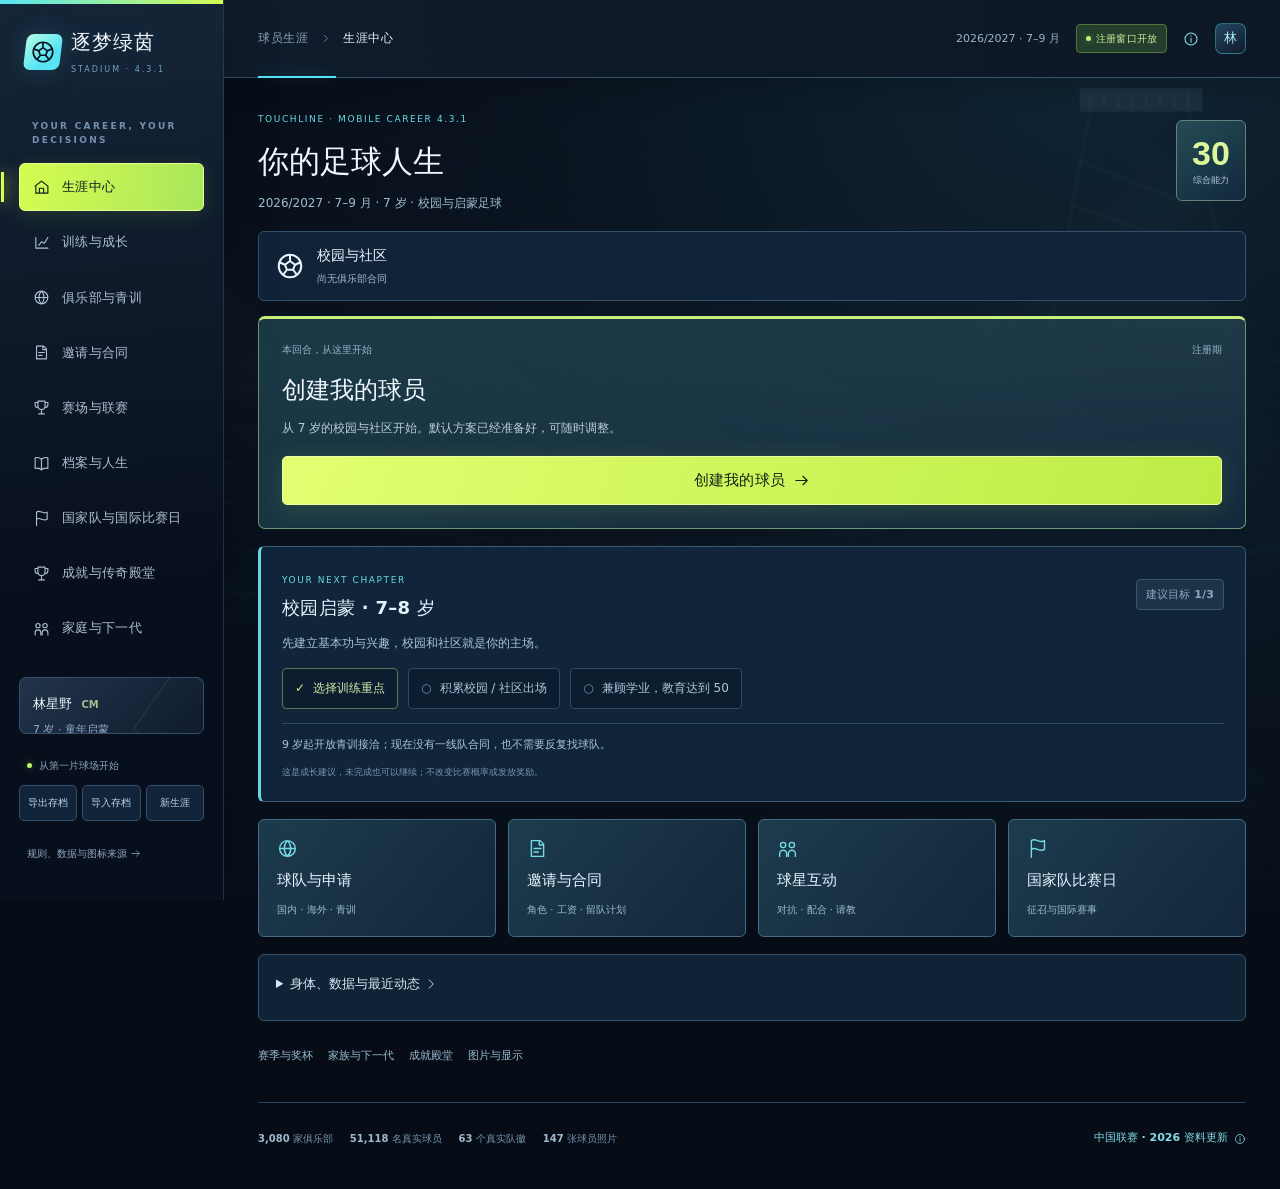
==== index.html @ c51aa433 "Fix 4.3.1: retain valid contracts, original club renewal and graduation choices, global applications" ====
<!doctype html><html lang="zh-CN"><head><meta charset="utf-8"><meta name="viewport" content="width=device-width,initial-scale=1,viewport-fit=cover"><meta name="theme-color" content="#07121f"><meta name="apple-mobile-web-app-capable" content="yes"><meta name="apple-mobile-web-app-title" content="逐梦绿茵"><title>逐梦绿茵 4.3.1 · 俱乐部王朝 · 手机生涯</title><link rel="icon" href="icon-192.png"><link rel="apple-touch-icon" href="apple-touch-icon.png"><link rel="manifest" href="manifest.webmanifest"><style>:root{--bg:#f2f4f1;--card:#fff;--ink:#1f342b;--muted:#7b8a81;--line:#e3e9e2;--green:#193f31;--lime:#cbe483;--soft:#edf3e8;--gold:#bd9859;--red:#be6c62;font-family:Inter,'Segoe UI','Microsoft YaHei',system-ui,sans-serif;font-synthesis:none;color:var(--ink);background:var(--bg)}*{box-sizing:border-box}body{margin:0;font-size:14px}button,input,select{font:inherit}button{cursor:pointer;border:0;transition:.15s}button:disabled{opacity:.4;cursor:not-allowed}button:hover:not(:disabled){filter:brightness(.97)}button:active{transform:translateY(1px)}button,a,input,select{outline-offset:3px}a{color:inherit}h1,h2,h3,p{margin:0}svg{vertical-align:middle}input,select{width:100%;min-width:0;border:1px solid #d7e1d5;background:white;border-radius:8px;padding:11px 12px;color:var(--ink);font-size:13px}select{cursor:pointer}input[type=range]{padding:0;accent-color:var(--green)}label{display:block;font-size:12px;color:#6f8074;margin-bottom:8px}small{font-size:11px}.muted{color:var(--muted)}.good{color:#568a50}.bad{color:#b86860}.mono{font-variant-numeric:tabular-nums;font-family:'Segoe UI',sans-serif}.shell{display:grid;grid-template-columns:224px 1fr;min-height:100vh}.sidebar{width:224px;position:fixed;inset:0 auto 0 0;display:flex;flex-direction:column;padding:29px 19px;background:#153a2d;color:#e7eee5;z-index:30}.brand{display:flex;align-items:center;gap:10px;padding:0 8px;margin-bottom:32px}.brand-icon{display:grid;place-items:center;width:36px;height:36px;background:#cbe483;border-radius:50%;color:#204831;flex-shrink:0}.brand strong{font-size:19px;letter-spacing:1.8px;display:block}.brand small{font-size:9px;letter-spacing:2px;display:block;color:#a9c3ab;margin-top:6px}.side-label{font-size:10px;letter-spacing:2px;color:#71927d;padding:15px 13px}.nav{display:flex;flex-direction:column;gap:5px}.nav button{border-radius:8px;padding:13px;color:#9eb8a6;text-align:left;background:transparent;font-size:13px;display:flex;align-items:center;gap:12px}.nav button.active{background:#cbe483;color:#24472f;font-weight:650}.nav button .notice{margin-left:auto;display:grid;place-items:center;background:#e3f1bd;color:#304a2f;border-radius:5px;width:19px;height:18px;font-size:11px}.side-player{padding:16px 13px;margin-top:24px;border:1px solid #51715e55;border-radius:10px}.side-player strong{font-size:13px;display:block}.side-player small{display:block;font-size:11px;color:#97b39d;margin-top:6px;line-height:1.8}.side-bottom{margin-top:auto;padding-top:24px}.side-status{font-size:10px;color:#8dae94;margin:0 8px 12px;display:flex;align-items:center;gap:7px}.dot{display:inline-block;width:5px;height:5px;background:#a9ca79;border-radius:50%;flex-shrink:0}.side-actions{display:flex;gap:5px}.side-actions button{font-size:10px;padding:9px 4px;flex:1;border:1px solid #52705d55;border-radius:6px;background:#214737;color:#b9ccb8}.side-link{font-size:10px;color:#7d9e85;margin-top:15px;background:none;padding:0 8px}.main{grid-column:2;min-width:0}.topbar{height:78px;display:flex;align-items:center;justify-content:space-between;gap:15px;border-bottom:1px solid var(--line);padding:0 34px;background:#fbfcf9}.top-breadcrumb{font-size:12px;color:var(--muted);display:flex;align-items:center;gap:12px}.top-breadcrumb strong{font-weight:550;color:var(--ink)}.top-actions{display:flex;align-items:center;gap:16px;font-size:11px;color:#71846f}.pill{font-size:10px;border-radius:99px;padding:6px 9px;display:inline-flex;align-items:center;gap:5px;background:#eef4e7;color:#668155;white-space:nowrap}.pill.green{background:#e2efd2;color:#507844}.pill.gold{background:#f8f0df;color:#9e8046}.pill.red{background:#faeae6;color:#ad7466}.top-avatar{width:31px;height:31px;display:grid;place-items:center;border-radius:50%;background:#e6eedd;font-size:13px;font-weight:600;color:#47633e}.mobile-brand{display:none}.page{max-width:1650px;padding:28px 34px 32px;margin:auto}.heading{display:flex;align-items:flex-end;justify-content:space-between;margin-bottom:22px;gap:16px}.eyebrow{font-size:10px;letter-spacing:2px;color:#8c9b86;margin-bottom:8px;text-transform:uppercase}.heading h1{font-size:25px;letter-spacing:.7px;font-weight:650}.heading p{font-size:12px;line-height:1.8;margin-top:8px;color:var(--muted)}.btn{background:var(--green);color:#fff;display:inline-flex;align-items:center;justify-content:center;gap:8px;min-height:39px;padding:11px 15px;font-size:12px;border-radius:8px;font-weight:550;white-space:nowrap}.btn.lime{background:var(--lime);color:#26472f}.btn.outline{background:#fff;border:1px solid var(--line);color:#3e5947}.btn.ghost{background:#ffffff0b;border:1px solid #ffffff30;color:#c8dcc7}.btn.small{font-size:11px;min-height:32px;padding:8px 11px}.btn.danger{background:#f8ece8;color:#a96559;border:1px solid #efd8d1}.textbtn{padding:0;background:none;color:#6e8564;font-size:11px;display:inline-flex;gap:6px;align-items:center}.grid{display:grid;grid-template-columns:minmax(0,1fr) 305px;gap:21px}.stack{display:flex;flex-direction:column;gap:20px}.card{background:white;border:1px solid var(--line);border-radius:14px;padding:21px}.section-head{display:flex;justify-content:space-between;align-items:center;gap:12px;margin-bottom:17px}.section-head h2,.section-head h3{font-size:14px;font-weight:650}.section-head span{font-size:11px;color:var(--muted)}.career-hero{background:#1b4735;color:#fff;padding:29px;border-radius:16px;position:relative;overflow:hidden;min-height:213px}.career-hero:after{content:'';position:absolute;right:-15px;top:-32px;width:310px;height:310px;border:1px solid #c3e7a51f;transform:rotate(-18deg);background:repeating-linear-gradient(90deg,transparent 0 55px,#a5c8870b 56px 110px)}.career-hero .hero-pitch{position:absolute;right:24px;top:25px;width:220px;height:160px;opacity:.2}.career-hero .hero-content{position:relative;z-index:2;max-width:75%}.career-hero .eyebrow{color:#b7d293;font-size:10px}.career-hero h2{font-size:29px;font-weight:550;line-height:1.55;letter-spacing:1px;margin:14px 0 9px}.career-hero p{font-size:12px;line-height:1.9;color:#b3cdb9;max-width:490px}.hero-actions{display:flex;align-items:center;gap:14px;margin-top:21px}.hero-actions small{font-size:10px;color:#9fbea6;line-height:1.8}.hero-number{position:absolute;right:35px;bottom:5px;font:italic 126px Georgia;color:#bada8e13;z-index:1}.phase-track{display:grid;grid-template-columns:repeat(4,1fr);gap:8px;background:white;border:1px solid var(--line);padding:17px;border-radius:12px}.phase-step{padding:9px 12px;border-radius:8px;position:relative;background:#f7f9f4}.phase-step.active{background:#e8f1db}.phase-step strong{font-size:11px;display:block;color:#85927c;font-weight:500}.phase-step.active strong{color:#3c6639}.phase-step small{font-size:10px;color:#a0ac96;display:block;margin-top:6px}.phase-step.active:before{content:'';position:absolute;top:10px;right:10px;width:5px;height:5px;border-radius:50%;background:#70964e}.metrics{display:grid;grid-template-columns:repeat(4,1fr);gap:12px}.metric{background:white;border:1px solid var(--line);border-radius:11px;padding:17px}.metric small{font-size:10px;color:#8c9a84;display:block}.metric b{display:block;font-size:25px;font-weight:500;font-variant-numeric:tabular-nums;line-height:1.1;margin:11px 0 9px;letter-spacing:-.7px}.metric p{font-size:10px;color:#92a182;line-height:1.7}.columns-2{display:grid;grid-template-columns:1fr 1fr;gap:19px}.choice-list{display:flex;flex-direction:column;gap:8px}.plan-choice{border:1px solid var(--line);background:#fff;border-radius:9px;padding:12px;display:flex;align-items:center;text-align:left;gap:10px;color:#547049;font-size:12px}.plan-choice strong{font-size:12px;font-weight:550;display:block}.plan-choice small{display:block;font-size:10px;color:#92a181;margin-top:5px}.plan-choice.selected{border-color:#8eac71;background:#f3f7ed}.radio{margin-left:auto;width:12px;height:12px;border:1px solid #ccd9bf;border-radius:50%;flex-shrink:0}.selected .radio{border:4px solid #456f3b;background:#fff}.plan-row{display:grid;grid-template-columns:1fr 1fr;gap:14px;margin-top:16px}.hint{font-size:11px;line-height:1.9;color:#8a9982;margin-top:13px}.risk-strip{display:flex;align-items:center;justify-content:space-between;font-size:11px;color:#839374;padding:12px 0;border-top:1px solid var(--line);margin-top:15px;gap:12px}.profile{background:white;border:1px solid var(--line);border-radius:14px;overflow:hidden}.passport-head{background:#eaf0e1;padding:20px;min-height:105px;position:relative;overflow:hidden}.passport-head .rating-number{font-size:42px;font-weight:450;letter-spacing:-2px;color:#31582d}.passport-head .rating-number small{font-size:10px;letter-spacing:0;color:#92a178;margin-left:7px}.shirt{position:absolute;right:17px;top:10px;width:90px;height:110px}.passport-body{padding:22px}.passport-name{font-size:19px;font-weight:650;letter-spacing:1px;margin-bottom:7px}.passport-sub{font-size:11px;color:#8d9a81;line-height:1.9}.divider{height:1px;background:var(--line);margin:17px 0}.profile-club{display:flex;align-items:center;gap:11px}.crest{object-fit:contain;flex-shrink:0;filter:drop-shadow(0 1px 1px #223a1711)}.crest-fallback{width:36px;height:40px;display:grid;place-items:center;flex-shrink:0;color:#92a07e;background:#f0f4e9;border:1px dashed #d5dfc9;border-radius:7px;font-size:9px;text-align:center;line-height:1.4}.club-title strong{font-size:12px;display:block;line-height:1.8}.club-title small{display:block;font-size:10px;color:#9aa68d;margin-top:4px;line-height:1.7}.profile-line{display:flex;justify-content:space-between;gap:10px;font-size:11px;margin:12px 0}.profile-line span:first-child{color:#8c9c80}.statbar{margin:12px 0}.barlabel{display:flex;justify-content:space-between;font-size:11px;margin-bottom:7px}.bar{height:4px;background:#edf1e8;border-radius:5px;overflow:hidden}.bar i{display:block;background:#8ba96a;height:100%;border-radius:5px}.body-mini{display:flex;gap:5px}.body-mini>div{flex:1;text-align:center;border-right:1px solid var(--line)}.body-mini>div:last-child{border:0}.body-mini b{font-size:21px;font-weight:500;display:block;letter-spacing:-.5px}.body-mini b small{font-size:10px;color:#8d9d80;font-weight:400;letter-spacing:0}.body-mini span{display:block;font-size:10px;color:#9aa98c;margin-top:5px}.note-card{background:#eaf0df;border:1px solid #dce6cc;border-radius:13px;padding:20px}.note-card h3{font-size:13px;margin-bottom:10px}.note-card p{font-size:11px;line-height:1.9;color:#7b8d68}.agenda{display:flex;align-items:flex-start;gap:12px;padding:13px 0;border-bottom:1px solid #edf1e7}.agenda:last-child{border-bottom:0;padding-bottom:0}.agenda-icon{width:29px;height:29px;border-radius:8px;background:#eff4e6;color:#83a264;display:grid;place-items:center;flex-shrink:0}.agenda strong{font-size:12px;font-weight:550;display:block;line-height:1.6}.agenda p{font-size:11px;line-height:1.9;color:#929e88;margin-top:4px}.agenda .stamp{font-size:10px;color:#a0aa93;margin-left:auto;white-space:nowrap;padding-top:3px}.next-stage{display:flex;align-items:center;justify-content:space-between;gap:15px;background:#e5efd7;border:1px solid #d8e5c8;border-radius:11px;padding:17px 19px}.next-stage strong{display:block;font-size:13px}.next-stage small{display:block;font-size:10px;color:#839a6c;margin-top:6px;line-height:1.8}.badge{font-size:10px;padding:4px 7px;border-radius:4px;display:inline-block;background:#edf3e4;color:#78915e;white-space:nowrap}.badge.real{background:#e7eef8;color:#70879d}.toolbar{display:flex;gap:10px;margin:18px 0;flex-wrap:wrap}.toolbar .search{flex:1;min-width:220px;position:relative}.search>svg{position:absolute;left:13px;top:13px;color:#9bad8c}.search input{padding-left:40px}.toolbar select{width:160px}.tabs{display:flex;gap:4px;padding:4px;border-radius:9px;background:#e5ebde;width:max-content;margin-bottom:20px}.tabs button{background:none;padding:10px 18px;font-size:12px;color:#8b9c78;border-radius:6px}.tabs .active{background:#fff;color:#456d37;box-shadow:0 1px 4px #27401810}.data-note{font-size:11px;line-height:1.9;color:#81936e;background:#eaf1df;border:1px solid #dce6ce;border-radius:9px;padding:13px 16px;margin-bottom:18px}.table-wrap{overflow:auto;border:1px solid var(--line);border-radius:11px;background:#fff}table{width:100%;border-collapse:collapse;white-space:nowrap;font-size:12px}th{font-size:10px;font-weight:500;color:#91a082;text-align:left;padding:14px;background:#f8faf4;border-bottom:1px solid var(--line)}td{padding:14px;border-bottom:1px solid #edf1e8}tbody tr:hover{background:#fbfcf7}tr:last-child td{border-bottom:0}.table-club{display:flex;align-items:center;gap:10px}.table-club strong{font-size:12px;display:block;font-weight:550;line-height:1.7}.table-club small{display:block;font-size:10px;color:#9aa78c;margin-top:3px}.table-score{display:inline-grid;place-items:center;min-width:29px;height:27px;padding:0 7px;border-radius:5px;background:#e8f0dc;color:#55733a;font-size:12px;font-weight:650}.pager{display:flex;justify-content:space-between;align-items:center;font-size:11px;color:#8d9e7c;margin-top:16px;gap:10px}.actions{display:flex;gap:8px;flex-wrap:wrap}.row-emphasis{background:#edf4e2}.offer-grid{display:grid;grid-template-columns:repeat(2,1fr);gap:16px}.offer{background:#fff;border:1px solid var(--line);border-radius:13px;padding:21px}.offer-title{display:flex;gap:11px;align-items:center;margin-bottom:19px}.offer-title strong{font-size:14px;display:block}.offer-title small{font-size:11px;color:#91a27e;margin-top:6px;display:block}.detail-grid{display:grid;grid-template-columns:1fr 1fr;gap:10px;margin:18px 0}.detail-grid>div{background:#f2f6ec;border-radius:8px;padding:14px;font-size:13px;line-height:1.8;min-width:0}.detail-grid small{display:block;font-size:10px;color:#97a784;margin-bottom:5px}.full-width{grid-column:1/-1}.contract-hero{background:#1f4938;border-radius:14px;padding:26px;color:#e7f0df;margin-bottom:22px}.contract-hero .offer-title{margin-bottom:0}.contract-hero .offer-title small{color:#a8c093}.contract-hero .detail-grid>div{background:#ffffff0b;border:1px solid #ffffff12;color:#dcebc9}.contract-hero .detail-grid small{color:#9fbb8a}.contract-hero .detail-grid{grid-template-columns:repeat(4,1fr);gap:12px;margin-bottom:0}.empty{text-align:center;font-size:12px;color:#94a583;line-height:2.2;padding:40px 20px}.agent-grid{display:grid;grid-template-columns:repeat(3,1fr);gap:14px}.agent-card{background:white;border:1px solid var(--line);border-radius:12px;padding:20px}.agent-card strong{display:block;font-size:13px;margin:13px 0 8px}.agent-card p{font-size:11px;line-height:1.9;color:#8a9e76}.agent-card .btn{width:100%;margin-top:17px}.form-grid{display:grid;grid-template-columns:1fr 1fr;gap:17px}.form-grid .full{grid-column:1/-1}.settings-box{padding:18px;background:#ecf2e2;border:1px solid #dce7cb;border-radius:10px}.settings-box h3{font-size:13px;margin-bottom:15px}.settings-box p{font-size:11px;line-height:1.9;color:#8a9f73;margin-top:10px}.grow-chart{height:180px;position:relative;margin:18px 0 5px}.grow-chart svg{width:100%;height:100%;overflow:visible}.chart-labels{display:flex;justify-content:space-between;font-size:10px;color:#98a78a;margin:10px 0 16px}.growth-stats{display:grid;grid-template-columns:repeat(3,1fr);gap:10px}.growth-stats>div{border:1px solid var(--line);border-radius:9px;padding:15px}.growth-stats b{display:block;font-size:24px;font-weight:450;margin-bottom:6px}.growth-stats small{font-size:10px;color:#91a47c}.training-grid{display:grid;grid-template-columns:repeat(3,1fr);gap:9px}.training-grid .plan-choice{padding:14px 10px;min-height:65px}.training-grid .plan-choice strong{font-size:11px}.training-grid .plan-choice small{font-size:9px}.attribute-grid{display:grid;grid-template-columns:1fr 1fr;gap:0 24px}.fitness-state{display:flex;align-items:center;gap:13px;background:#f4f7ee;border-radius:10px;padding:17px;margin-bottom:19px}.fitness-state strong{display:block;font-size:13px}.fitness-state small{font-size:11px;color:#93a47e;margin-top:5px;display:block;line-height:1.8}.route-grid{display:grid;grid-template-columns:repeat(3,1fr);gap:16px}.route-card{background:white;border:1px solid var(--line);border-radius:12px;padding:23px;display:flex;flex-direction:column;gap:15px}.route-card.active{background:#eff5e6;border-color:#8baa6b}.route-card h3{font-size:14px}.route-card p{font-size:12px;line-height:2;color:#92a17f}.route-card .btn{margin-top:auto}.stage-list{display:flex;flex-wrap:wrap;gap:7px;margin-bottom:20px}.stage-tag{font-size:10px;padding:8px 11px;border-radius:6px;background:#e9eee2;color:#94a383}.stage-tag.current{background:#264f36;color:#d7e7b3}.journal{display:flex;align-items:flex-start;gap:12px;padding:16px 0;border-bottom:1px solid #e9eee1}.journal:last-child{border:0}.journal-time{min-width:51px;font-size:10px;color:#99a98a;line-height:1.9}.journal-content strong{font-size:12px;font-weight:550}.journal-content p{font-size:11px;color:#8b9e78;line-height:1.9;margin-top:5px}.journal-content small{font-size:10px;color:#b0bb9f;display:block;margin-top:6px}.journal .result-dot{width:6px;height:6px;border-radius:50%;background:#8aaa71;margin-top:5px;flex-shrink:0}.journal .result-dot.failure{background:#c18c7b}.trophy-grid{display:grid;grid-template-columns:repeat(3,1fr);gap:13px}.trophy{padding:20px;border-radius:12px;border:1px solid #e0e7d2;background:#fff;text-align:center}.trophy h3{font-size:12px;margin:14px 0 9px}.trophy p{font-size:10px;color:#9baa88;line-height:1.8}.roster{display:grid;grid-template-columns:1fr 1fr;gap:9px}.roster-player{border:1px solid var(--line);border-radius:8px;padding:13px;font-size:12px;background:#fff}.roster-player small{font-size:10px;color:#9eaf8b;display:block;margin-top:7px}.match-score{background:#1a4735;color:#d7e9c8;border-radius:12px;position:relative;overflow:hidden;padding:24px;margin-bottom:22px}.pitch-lines{position:absolute;inset:12px;border:1px solid #ffffff20}.pitch-lines:before{content:'';position:absolute;width:65px;height:65px;border:1px solid #ffffff20;border-radius:50%;left:calc(50% - 32px);top:calc(50% - 32px)}.pitch-lines:after{content:'';position:absolute;top:0;bottom:0;left:50%;border-left:1px solid #ffffff20}.score-display{position:relative;display:flex;align-items:center;justify-content:space-between;gap:15px;text-align:center;z-index:1}.score-display .team{flex:1;font-size:11px;line-height:1.8}.score-display .team img{display:block;margin:0 auto 9px}.score-display .score{font-size:42px;letter-spacing:7px;font-weight:400;font-family:Georgia,serif;white-space:nowrap}.event-meta{display:flex;gap:8px;margin-bottom:16px}.event-text{font-size:14px;line-height:2;color:#7f946e;margin-bottom:22px}.event-choices{display:flex;flex-direction:column;gap:12px}.event-choice{display:grid;grid-template-columns:28px 1fr 60px;align-items:start;gap:12px;text-align:left;padding:18px;border:1px solid #dce6d2;background:#fff;border-radius:12px;color:var(--ink)}.event-choice:hover{background:#f3f8eb;border-color:#91ae70}.choice-letter{font-size:23px;font-family:Georgia,serif;color:#b2c099;line-height:1.2}.event-choice strong{display:block;font-size:13px;font-weight:600;margin-top:3px}.event-choice small{display:block;font-size:11px;line-height:1.8;margin-top:8px}.choice-prob{text-align:right;font-size:21px;color:#5f834b;font-weight:500}.choice-prob small{font-size:9px;color:#a0b18a;margin-top:3px;line-height:1.5}.effects{display:flex;gap:6px;flex-wrap:wrap;margin-top:15px}.effects span{font-size:11px;padding:6px 9px;border-radius:6px;background:#e5efd7;color:#5e7c47}.effects span.minus{background:#f5e9e1;color:#ae8067}.outcome-card{text-align:center;padding:17px 0}.outcome-badge{width:63px;height:63px;margin:0 auto 20px;display:grid;place-items:center;border-radius:50%;background:#e5efd6;color:#779754}.outcome-badge.failure{background:#f3e6de;color:#be8d77}.outcome-card h2{font-size:24px;font-weight:550;margin-bottom:12px}.outcome-card p{font-size:14px;line-height:2;color:#8ca078}.outcome-card .effects{justify-content:center}.roll-note{background:#eff4e6;border:1px solid #dfe8d0;padding:13px;border-radius:8px;font-size:11px;line-height:1.9;color:#94a77d;margin-top:22px}.progress-dots{display:flex;gap:6px;justify-content:center;margin-top:15px}.progress-dots i{width:30px;height:3px;background:#ffffff25}.progress-dots i.done{background:#c6dc84}.result-hero{text-align:center;margin:10px 0 24px}.result-hero h2{font-size:24px;font-weight:550;line-height:1.7;margin:12px 0}.result-hero p{font-size:12px;color:#91a47a;line-height:1.9}.result-metrics{display:grid;grid-template-columns:repeat(4,1fr);gap:9px}.result-metrics>div{background:#eaf2df;border-radius:9px;padding:17px 8px;text-align:center}.result-metrics b{display:block;font-size:27px;font-weight:500;margin-bottom:7px}.result-metrics small{font-size:10px;color:#90a276}.overlay{position:fixed;inset:0;display:grid;place-items:center;background:#112e236e;backdrop-filter:blur(6px);z-index:100;padding:24px}.modal{background:#f5f7ef;border:1px solid #e0e8d3;border-radius:19px;padding:29px;width:min(660px,100%);max-height:90vh;overflow:auto;box-shadow:0 24px 100px #12352140}.modal.wide{width:min(920px,100%)}.modal-head{display:flex;justify-content:space-between;align-items:flex-start;gap:16px;margin-bottom:22px}.modal-head h2{font-size:22px;font-weight:600;line-height:1.5}.modal-head p{font-size:12px;line-height:1.9;color:#95a67f;margin-top:7px}.modal-close{width:27px;height:27px;display:grid;place-items:center;background:#e8eedd;border-radius:50%;color:#95a57d;flex-shrink:0}.modal-actions{display:flex;justify-content:flex-end;gap:9px;margin-top:24px;flex-wrap:wrap}.modal-section{padding:20px 0;border-top:1px solid #e3ead8;margin-top:20px}.modal-section h3{font-size:13px;margin-bottom:15px}.banner-note{padding:14px;background:#edf3e2;border:1px solid #dce6ce;border-radius:9px;margin:15px 0;font-size:12px;line-height:1.9;color:#8da171}.footer{display:flex;justify-content:space-between;align-items:center;gap:16px;margin-top:28px;padding-top:18px;border-top:1px solid var(--line);font-size:10px;color:#9aa98a;line-height:1.9}.footer strong{font-weight:600;color:#71845d}.footer-items{display:flex;gap:17px}.mobile-nav{display:none}.file-input{display:none}#toast{position:fixed;bottom:25px;left:50%;transform:translate(-50%,15px);opacity:0;pointer-events:none;background:#204d35;color:#e4efcc;box-shadow:0 10px 30px #244b211f;border:1px solid #789c5b;border-radius:10px;padding:14px 20px;max-width:90vw;font-size:12px;line-height:1.8;z-index:200;transition:.2s}#toast.visible{opacity:1;transform:translate(-50%,0)}.playtime{display:flex;gap:4px;align-items:end;height:38px}.playtime i{width:7px;border-radius:2px;background:#a6c17c}.ended{background:#214b36;color:#ecf4df;border-radius:16px;padding:35px;margin-bottom:22px}.ended h2{font-size:28px;font-weight:550;line-height:1.6;margin:15px 0}.ended p{font-size:13px;line-height:2;color:#b3c99c}.source-list{font-size:12px;line-height:2.2;color:#8a9f75}.source-list a{text-underline-offset:3px}.source-list p+p{margin-top:15px}.loyalty-track{height:5px;background:#4f705044;border-radius:6px;margin:18px 0 9px;overflow:hidden}.loyalty-track i{display:block;height:100%;background:#c2d98a}.career-route{display:flex;gap:10px;align-items:center;border-bottom:1px solid #edf1e5;padding:14px 0}.career-route:last-child{border:0}.career-route .move-arrow{color:#acc298}.career-route small{display:block;font-size:10px;color:#9caa8d;line-height:1.9;margin-top:5px}.career-route strong{font-size:12px;font-weight:550}.log-tags{display:flex;gap:7px;flex-wrap:wrap;margin-bottom:15px}.log-tags button{padding:7px 10px;border-radius:6px;font-size:10px;background:#ebf0e2;color:#8fa27b}.log-tags button.active{background:#365c39;color:#deedc7}
@media(min-width:1550px){.grid{grid-template-columns:minmax(0,1fr) 330px}.career-hero h2{font-size:34px}.career-hero{min-height:235px}.card{padding:24px}.page{padding:32px 42px}.topbar{padding:0 42px}}
@media(max-width:1200px){.shell{grid-template-columns:190px 1fr}.sidebar{width:190px;padding:25px 13px}.brand{gap:8px;padding:0 4px}.brand strong{font-size:17px}.brand small{font-size:7px;letter-spacing:1.5px}.brand-icon{width:32px;height:32px}.page{padding:25px}.topbar{padding:0 25px}.grid{grid-template-columns:minmax(0,1fr) 265px;gap:17px}.stack{gap:17px}.career-hero{padding:24px}.career-hero .hero-content{max-width:90%}.career-hero h2{font-size:27px}.career-hero .hero-pitch{opacity:.12;right:-30px}.card{padding:19px}.contract-hero .detail-grid{grid-template-columns:1fr 1fr}.training-grid{grid-template-columns:1fr 1fr}.agent-grid{grid-template-columns:1fr}.profile-line{font-size:10px}}
@media(max-width:1000px){.grid{grid-template-columns:1fr}.right-col{display:grid;grid-template-columns:1fr 1fr;align-items:start}.profile{grid-row:span 2}.route-grid{grid-template-columns:1fr}.offer-grid{grid-template-columns:1fr}.metrics{gap:10px}.phase-step{padding:9px}.trophy-grid{grid-template-columns:1fr 1fr}.agent-grid{grid-template-columns:repeat(3,1fr)}}
@media(max-width:680px){.shell{display:block}.sidebar{display:none}.main{padding-bottom:75px}.topbar{height:60px;padding:0 16px}.top-breadcrumb{display:none}.mobile-brand{display:flex;align-items:center;gap:7px;font-weight:650;font-size:14px}.top-actions{gap:10px}.top-actions .desktop-date{display:none}.top-actions .pill{font-size:9px}.page{padding:22px 15px}.heading{align-items:flex-start;margin-bottom:19px;gap:10px}.heading h1{font-size:23px}.heading p{font-size:11px;line-height:1.9}.eyebrow{font-size:9px;letter-spacing:1.5px}.heading>.btn{font-size:10px;padding:9px}.career-hero{padding:24px 21px;min-height:235px}.career-hero h2{font-size:26px}.career-hero p{font-size:11px}.career-hero .hero-content{max-width:100%}.career-hero .hero-pitch{right:-45px;top:40px;opacity:.12}.career-hero .hero-number{font-size:110px;right:10px}.hero-actions{gap:11px}.hero-actions small{font-size:9px;max-width:80px}.phase-track{padding:10px;gap:5px}.phase-step{padding:10px 6px}.phase-step strong{font-size:10px}.phase-step small{font-size:9px}.phase-step.active:before{right:4px;top:5px;width:4px;height:4px}.metrics{grid-template-columns:1fr 1fr}.metric{padding:16px}.metric b{font-size:25px}.metric p{font-size:9px}.columns-2{grid-template-columns:1fr;gap:17px}.right-col{grid-template-columns:1fr}.profile{grid-row:auto}.passport-head{min-height:105px}.passport-body{padding:21px}.plan-row{gap:10px}.next-stage{padding:16px;gap:12px}.next-stage strong{font-size:12px}.next-stage small{font-size:9px}.next-stage .btn{font-size:11px;padding:10px 12px}.toolbar{gap:8px}.toolbar .search{flex-basis:100%}.toolbar select{width:calc(50% - 4px)}.tabs button{padding:9px 14px;font-size:11px}.table-wrap{border-radius:9px}td{padding:12px;font-size:11px}th{padding:12px;font-size:9px}.table-club strong{font-size:11px}.table-club small{font-size:9px}.contract-hero{padding:20px}.contract-hero .detail-grid{gap:8px}.detail-grid>div{padding:12px;font-size:12px}.detail-grid small{font-size:9px}.card{padding:19px}.agent-grid{grid-template-columns:1fr}.agent-card .btn{margin-top:12px}.training-grid .plan-choice{padding:13px 10px;gap:7px}.training-grid .plan-choice small{font-size:9px}.attribute-grid{gap:0 17px}.roster{grid-template-columns:1fr}.overlay{padding:13px}.modal{padding:23px 18px;border-radius:16px;max-height:93vh}.modal-head h2{font-size:20px}.modal-head p{font-size:11px}.form-grid{gap:13px}.form-grid label{font-size:11px}input,select{font-size:12px;padding:11px 9px}.settings-box{padding:15px}.event-choice{grid-template-columns:20px 1fr 47px;padding:15px 12px;gap:8px}.choice-letter{font-size:20px}.event-choice strong{font-size:12px;line-height:1.7;margin-top:0}.event-choice small{font-size:10px}.choice-prob{font-size:18px}.choice-prob small{font-size:7px}.event-text{font-size:13px;line-height:2}.outcome-card h2{font-size:22px}.outcome-card p{font-size:13px}.score-display{gap:10px}.score-display .team{font-size:10px}.score-display .score{font-size:34px}.result-metrics{gap:7px}.result-metrics b{font-size:24px}.result-metrics small{font-size:9px}.growth-stats{gap:6px}.growth-stats>div{padding:13px 10px}.growth-stats b{font-size:23px}.growth-stats small{font-size:9px}.trophy-grid{gap:10px}.trophy{padding:20px 12px}.footer{font-size:9px;align-items:flex-start}.footer-items{gap:10px;flex-wrap:wrap}.footer .footer-end{display:none}.mobile-nav{display:flex;position:fixed;bottom:0;left:0;right:0;justify-content:space-around;padding:10px 3px max(9px,env(safe-area-inset-bottom));background:#fbfdf6f2;backdrop-filter:blur(12px);border-top:1px solid var(--line);z-index:50}.mobile-nav button{background:none;display:flex;flex-direction:column;gap:5px;align-items:center;color:#a1b18c;font-size:9px;padding:2px 5px}.mobile-nav button.active{color:#3d6b39}.ended{padding:25px}.ended h2{font-size:24px}.ended p{font-size:12px}.growth-chart{height:150px}.stage-tag{font-size:9px;padding:7px 9px}.journal-time{min-width:43px;font-size:9px}.journal-content strong{font-size:11px}.journal-content p{font-size:10px}.route-card{padding:21px}.route-card h3{font-size:14px}.route-card p{font-size:11px}.settings-box p{font-size:10px}}
@media(prefers-reduced-motion:reduce){*{transition:none!important;scroll-behavior:auto!important}}

.china-banner{display:flex;justify-content:space-between;align-items:center;gap:20px;background:linear-gradient(115deg,#153a2d,#2b5940);color:#edf3e8;padding:28px 30px;border-radius:14px;margin-bottom:19px;position:relative;overflow:hidden}.china-banner:after{content:'';position:absolute;width:300px;height:300px;border:1px solid #a7ca7930;border-radius:50%;right:50px;top:-100px;pointer-events:none}.china-banner .eyebrow{color:#c4d993}.china-banner h2{font-size:25px;letter-spacing:1px;font-weight:550}.china-banner p{font-size:12px;line-height:2;color:#b9ccb7;margin-top:12px}.china-emblem{display:flex;flex-direction:column;align-items:center;gap:8px;color:#d7e8b0;min-width:120px;z-index:1}.china-emblem strong{font-size:28px;letter-spacing:5px}.china-emblem small{font-size:8px;letter-spacing:2px}.china-clubs{display:grid;grid-template-columns:repeat(4,minmax(0,1fr));gap:17px}.china-club{padding:21px;background:#fff;border:1px solid var(--line);border-radius:12px;display:flex;flex-direction:column}.china-club-top{display:flex;align-items:center;justify-content:space-between;gap:8px;margin-bottom:16px}.china-club h3{font-size:17px;letter-spacing:.6px;font-weight:600}.china-club>p{font-size:10px;color:var(--muted);min-height:30px;line-height:1.5;margin-top:7px}.china-club>small{font-size:10px;color:#728471;margin-top:6px}.china-club-stats{display:flex;gap:13px;border-top:1px solid var(--line);margin:17px 0;padding-top:14px;font-size:10px;color:var(--muted)}.china-club-stats b{font-size:15px;font-weight:550;color:var(--ink);margin-left:3px}.china-club .actions{margin-top:auto;gap:6px;flex-wrap:wrap}.china-club .actions .btn{flex:1;font-size:10px;padding:9px 7px}.player-cell{display:flex;align-items:center;gap:12px}.player-cell>div{min-width:0}.player-cell small,.table-sub{display:block;font-size:9px;color:var(--muted);line-height:1.7;margin-top:4px}.player-portrait{object-fit:cover;object-position:50% 10%;background:#eef1ec;border:1px solid #e2e8de;border-radius:7px;flex-shrink:0}.portrait-placeholder{display:inline-flex;align-items:center;justify-content:center;color:#9aa99a;background:#e9eee5;border:1px solid #e0e7db;border-radius:7px;flex-shrink:0}.scope-banner{display:flex;align-items:center;gap:12px;background:#e5eedb;border:1px solid #d5e1ca;padding:14px 17px;border-radius:9px;margin:13px 0;font-size:12px;flex-wrap:wrap}.scope-banner span{color:#728367;font-size:11px}.scope-banner button{margin-left:auto}.club-source-summary{display:grid;grid-template-columns:repeat(3,1fr);gap:10px;margin:18px 0}.club-source-summary>div{border:1px solid #dfe6d8;border-radius:9px;background:#edf2e6;padding:13px}.club-source-summary b{font-size:24px;font-weight:550;display:block}.club-source-summary span{font-size:10px;color:#7c906b;display:block;margin-top:6px}.real-player-hero{display:flex;gap:22px;align-items:center;margin:5px 0 24px}.real-player-hero h3{font-size:23px;font-weight:550;margin-bottom:6px}.real-player-hero p{font-size:12px;color:#8b9d78}.real-player-hero small{display:block;font-size:10px;color:#7d906a;line-height:1.7;margin-top:10px}.real-player-club{display:flex;align-items:center;gap:8px;margin-top:14px}.roster-player>.badge{margin-top:12px}.tabs{overflow-x:auto}.tabs button{flex-shrink:0}.footer-items{flex-wrap:wrap}
.tabs{max-width:100%;min-width:0}
@media(max-width:1450px){.china-clubs{grid-template-columns:repeat(3,minmax(0,1fr))}}
@media(max-width:1100px){.china-clubs{grid-template-columns:repeat(2,minmax(0,1fr))}.china-banner h2{font-size:22px}}
@media(max-width:680px){.china-banner{padding:23px 18px}.china-banner h2{font-size:19px;line-height:1.65}.china-banner p{font-size:10px}.china-emblem{min-width:65px}.china-emblem svg{width:34px}.china-emblem strong{font-size:19px}.china-emblem small{display:none}.china-clubs{gap:10px}.china-club{padding:15px 12px}.china-club-top{display:block;margin-bottom:12px}.china-club-top .crest{width:47px;height:47px}.china-club-top .pill{font-size:8px;margin-top:8px;display:flex;width:fit-content}.china-club h3{font-size:15px}.china-club>p{font-size:9px;min-height:29px}.china-club>small{font-size:9px;line-height:1.6;min-height:29px}.china-club-stats{gap:7px;font-size:9px;margin:13px 0}.china-club-stats b{font-size:12px;margin-left:1px}.china-club .actions{display:flex;flex-direction:column;align-items:stretch}.china-club .actions .btn{font-size:10px}.real-player-hero{gap:15px}.real-player-hero h3{font-size:20px}.real-player-hero p{font-size:10px}.real-player-hero>.player-portrait,.real-player-hero>.portrait-placeholder{width:93px!important;height:116px!important}.club-source-summary{gap:6px}.club-source-summary>div{padding:11px 8px}.club-source-summary b{font-size:22px}.club-source-summary span{font-size:9px}.player-cell{gap:9px}.scope-banner{padding:12px;font-size:11px;gap:8px}.tabs .badge{font-size:8px}.footer-items{gap:6px 12px}}

.v3-pathline{display:flex;gap:5px;padding:13px 8px;border:1px solid var(--line);background:#fff;border-radius:11px;overflow:auto}.v3-pathline>span{display:flex;flex-direction:column;align-items:center;min-width:65px;flex:1;gap:7px;padding:9px 5px;font-size:9px;color:#91a085;border-radius:7px;white-space:nowrap}.v3-pathline b{font-size:16px;font-weight:550;color:#7f9270}.v3-pathline .active{background:#e6efd7;color:#47623b}.v3-pathline .active b{color:#3c5b32}.v3-inbox{background:#e9f1de;border:1px solid #d9e4c9;border-radius:12px;padding:22px}.v3-inbox .section-head{margin-bottom:12px}.v3-inbox .eyebrow{font-size:9px;color:#8b9f72}.v3-inbox p{font-size:11px;line-height:1.9;color:#7c9068}.v3-inbox.quiet{background:#f9fbf5;border-color:var(--line)}.v3-inbox-clubs{display:grid;grid-template-columns:1fr 1fr;gap:10px;margin-top:17px}.v3-inbox-clubs>button{background:#ffffffa8;border:1px solid #d8e3ca;border-radius:9px;padding:13px 11px;display:flex;gap:10px;align-items:center;text-align:left;position:relative;min-width:0}.v3-inbox-clubs strong{font-size:12px;display:block;color:#314b2e;margin-bottom:6px}.v3-inbox-clubs small{font-size:9px;line-height:1.8;color:#82936f}.v3-inbox-clubs i{position:absolute;right:8px;top:8px;font-size:8px;font-style:normal;color:#899c6d}.v3-current-team{border-bottom:1px solid var(--line);padding:1px 0 16px;margin-bottom:13px}.v3-current-team strong{font-size:17px;display:block}.v3-current-team small{display:block;margin-top:8px;font-size:10px;color:var(--muted)}.v3-copy{font-size:12px!important;line-height:1.9!important}.v3-focus{display:flex;align-items:center;gap:14px;background:#fff;border:1px solid var(--line);border-radius:10px;padding:16px 18px;margin-bottom:20px}.v3-focus label{margin:0;white-space:nowrap}.v3-focus select{width:155px}.v3-focus small{color:var(--muted);font-size:10px;line-height:1.8}.v3-compare{margin-bottom:18px}.v3-compare td{font-size:11px}.v3-offer-meta{display:flex;gap:8px;align-items:center;justify-content:space-between;margin-bottom:16px}.v3-fit{font-size:10px;color:#79915d}.v3-offer.recommended{border-color:#aabd8d;box-shadow:0 0 0 1px #c3d49d55}.v3-offer-reason{font-size:11px;line-height:1.9;color:#869877;margin-bottom:16px;min-height:40px}.v3-advice{padding:13px 14px;background:#edf3e4;border-radius:8px;margin:17px 0 12px;font-size:11px;line-height:1.9}.v3-advice strong{font-size:10px;color:#587148}.v3-advice p{color:#82946d;font-size:11px;line-height:1.9;margin-top:5px}.v3-outlook{border-top:1px solid var(--line);padding-top:13px;font-size:11px;line-height:1.9;color:#7a8e6a}.v3-outlook summary{cursor:pointer;font-size:11px;color:#5f7950;min-height:30px}.v3-outlook p{margin-top:10px;font-size:11px;line-height:1.9}.v3-outlook small{display:block;color:#9aaa8b;font-size:10px;margin-top:10px;line-height:1.9}.v3-offer .actions{margin-top:19px;flex-wrap:wrap}.v3-outlook-panel{border-top:1px solid #dce5d0;margin-top:22px;padding-top:18px}.v3-outlook-panel h3{font-size:13px;margin:16px 0 9px}.v3-outlook-panel p{font-size:12px;color:#82956f;line-height:2}.v3-match-footer{border-top:1px solid var(--line);padding-top:15px;display:flex;align-items:center;justify-content:space-between;gap:20px;margin-top:17px}.v3-match-footer .hint{margin:0}.v3-roll{background:#eaf0e0;border:1px solid #dce6cf;border-radius:8px;padding:12px 15px;font-size:10px;line-height:2;text-align:left;margin-top:20px;color:#91a079}.v3-roll summary{cursor:pointer;color:#6b8259}.v3-roll p{font-size:11px!important;line-height:1.8!important;margin-top:10px}.v3-new-mail{display:flex;align-items:center;gap:14px;background:#e5eed6;border:1px solid #cdddb8;border-radius:10px;padding:17px;margin-top:19px;color:#5a7349}.v3-new-mail strong{font-size:14px}.v3-new-mail p{font-size:11px;line-height:1.8;margin-top:6px;color:#83966f}.sidebar{overflow-y:auto}.sidebar .nav,.sidebar .brand,.sidebar .side-bottom{flex-shrink:0}
@media(max-width:1000px){.v3-inbox-clubs{grid-template-columns:1fr}.v3-focus{flex-wrap:wrap}.v3-focus small{width:100%}.v3-inbox-clubs>button{padding:15px}}
@media(max-width:680px){.v3-pathline{gap:1px;padding:8px}.v3-pathline>span{min-width:60px;font-size:9px;padding:8px 3px}.v3-inbox{padding:19px 16px}.v3-inbox .section-head{align-items:flex-start;gap:10px}.v3-inbox h2{font-size:15px;line-height:1.7}.v3-inbox .section-head .btn{font-size:10px;padding:10px;white-space:nowrap;min-height:40px}.v3-inbox .section-head .eyebrow{font-size:8px}.v3-inbox-clubs>button{padding:13px}.v3-inbox-clubs strong{font-size:12px}.v3-inbox-clubs small{font-size:10px}.v3-inbox-clubs i{font-size:9px}.v3-focus{padding:14px;gap:10px;margin-bottom:15px}.v3-focus label{font-size:11px}.v3-focus select{font-size:16px;width:calc(100% - 100px)}.v3-focus small{font-size:9px}.v3-match-footer{display:block}.v3-match-footer .btn{width:100%;margin-top:13px;min-height:43px}.v3-advice{font-size:11px}.v3-outlook summary{min-height:40px;padding:7px 0}.v3-outlook-panel p{font-size:12px}.v3-outlook-panel h3{font-size:13px}.v3-offer .actions .btn{min-height:43px}.v3-new-mail{padding:15px}.v3-pathline::-webkit-scrollbar{height:0}.modal-close{width:40px;height:40px}.hero-actions small{max-width:120px;font-size:9px}.hero-actions{flex-wrap:wrap}}
.grid>.stack{min-width:0}.v3-pathline{max-width:100%;min-width:0}.v3-inbox-clubs>button>span{min-width:0;overflow-wrap:anywhere}.heading h1{overflow-wrap:anywhere}

html{-webkit-text-size-adjust:100%;text-size-adjust:100%;scroll-padding-bottom:90px}button,a,input,select{touch-action:manipulation;-webkit-tap-highlight-color:transparent}body{overscroll-behavior-y:none}.mobile-install-panel{display:none}.mobile-help-overlay{position:fixed;inset:0;z-index:160;display:flex;align-items:center;justify-content:center;padding:20px;background:#112e2370;backdrop-filter:blur(7px)}.mobile-help-dialog{width:min(520px,100%);max-height:calc(100dvh - 40px);overflow:auto;border-radius:17px;background:#f6f8f0;padding:26px;color:#243e2e;box-shadow:0 20px 80px #163d2340}.mobile-help-head{display:flex;justify-content:space-between;align-items:start;gap:15px}.mobile-help-head h2{font-size:21px;font-weight:600;margin-bottom:8px}.mobile-help-close{width:44px;height:44px;border-radius:50%;font-size:23px;flex-shrink:0;background:#e5edda;color:#647a56}.mobile-help-dialog p{font-size:13px;line-height:1.9;color:#708563}.mobile-help-steps{display:grid;gap:12px;margin:21px 0}.mobile-help-step{display:flex;gap:13px;background:#eaf1e1;padding:14px;border-radius:9px}.mobile-help-step>b{display:grid;place-items:center;flex-shrink:0;width:27px;height:27px;border:1px solid #c6d4b7;border-radius:50%;font-size:13px;color:#456239}.mobile-help-step strong{display:block;font-size:13px;line-height:1.8}.mobile-help-step small{display:block;font-size:11px;line-height:1.8;color:#80916f;margin-top:3px}.mobile-help-status{padding:13px 15px;border:1px solid #dce6cf;border-radius:9px;background:#eff4e7;font-size:12px;line-height:1.9;margin:18px 0}.mobile-help-dialog .actions{margin-top:19px;flex-wrap:wrap}.mobile-help-dialog .btn{min-height:44px}.mobile-install-dot{display:inline-block;width:6px;height:6px;background:#aaa374;border-radius:50%;margin-right:6px}.mobile-install-dot.ready{background:#698d46}
@media(max-width:680px){body{min-height:100svh}.topbar{padding-top:env(safe-area-inset-top);height:calc(60px + env(safe-area-inset-top))}.mobile-nav{padding-bottom:max(12px,env(safe-area-inset-bottom));min-height:67px}.mobile-nav button{min-width:44px;min-height:44px;justify-content:center}.main{padding-bottom:calc(83px + env(safe-area-inset-bottom))}.page{padding-left:max(15px,env(safe-area-inset-left));padding-right:max(15px,env(safe-area-inset-right))}.btn,.textbtn,.tabs button,.log-tags button{min-height:44px}.top-actions button{min-width:40px;min-height:40px}.tabs{width:100%;flex-wrap:nowrap;overflow:auto;scrollbar-width:none}.tabs::-webkit-scrollbar{display:none}.tabs button{padding:10px 13px;flex-shrink:0}.china-club .actions .btn{min-height:43px}.toolbar select{min-height:45px}input,select,textarea{font-size:16px!important}.overlay{padding-top:max(13px,env(safe-area-inset-top));padding-bottom:max(13px,env(safe-area-inset-bottom))}.modal{max-height:calc(100dvh - env(safe-area-inset-top) - env(safe-area-inset-bottom) - 26px);overscroll-behavior:contain;-webkit-overflow-scrolling:touch}.modal-close{width:42px;height:42px}.event-choice{min-height:90px}.form-grid input,.form-grid select{min-height:44px}.mobile-install-panel{display:flex;align-items:center;justify-content:space-between;gap:13px;background:#e5efda;border:1px solid #d8e4c7;border-radius:11px;padding:14px;margin:0 0 18px}.mobile-install-panel strong{display:block;font-size:12px;line-height:1.8}.mobile-install-panel small{display:block;font-size:10px;color:#7c9069;line-height:1.8;margin-top:3px}.mobile-install-panel .textbtn{flex-shrink:0;white-space:nowrap;font-size:11px}.mobile-help-overlay{padding-top:max(15px,env(safe-area-inset-top));padding-bottom:max(15px,env(safe-area-inset-bottom))}.mobile-help-dialog{max-height:calc(100dvh - env(safe-area-inset-top) - env(safe-area-inset-bottom) - 30px);padding:23px 19px}.mobile-help-head h2{font-size:20px}.real-player-hero{align-items:flex-start}.form-grid{gap:15px 11px}.footer-items{line-height:2}.top-actions{gap:7px}}
.mobile-save-actions{display:flex;gap:8px;width:100%;border-top:1px solid #d5e2c7;padding-top:11px}.mobile-save-actions button{flex:1}.mobile-install-panel{flex-wrap:wrap}
.sidebar{overflow-y:auto}.sidebar .nav,.sidebar .brand,.sidebar .side-bottom{flex-shrink:0}
@media(display-mode:standalone){.topbar{background:#f4f7ee}.mobile-nav{background:#f4f7eef7}}

/* 逐梦绿茵 4.0 — original stadium / broadcast visual system. Load last. */
:root{
  color-scheme:dark;
  --bg:#070d17;--card:#111c2d;--ink:#edf5ff;--muted:#96adc6;--line:#273b53;
  --green:#164b58;--lime:#d6fc50;--soft:#16283a;--gold:#e9bf70;--red:#ff8c96;
  --v4-cyan:#57e4f4;--v4-lime:#d6fc50;--v4-gold:#e9bf70;--v4-ink:#edf5ff;
  --v4-panel:linear-gradient(135deg,#172539f5,#0c1727fa);
  font-family:'Segoe UI','Microsoft YaHei','PingFang SC',system-ui,sans-serif;
  background:#070d17;color:var(--ink);
}
html{background:#070d17;scrollbar-color:#38526e #101a2a}
body{background:radial-gradient(ellipse at 88% 0,#16364a75,transparent 56%),linear-gradient(#070d17c9,#070d17f2),url([data-uri]) center top/cover fixed;line-height:1.55;color:var(--ink)}
body:before{content:'';position:fixed;inset:0;pointer-events:none;z-index:-1;background:repeating-linear-gradient(0deg,transparent 0 3px,#ffffff02 3px 4px)}
*,*:before,*:after{box-sizing:border-box}
button,input,select,textarea{font:inherit}
button{color:inherit;transition:background .18s,border-color .18s,box-shadow .18s,transform .18s}
button:hover:not(:disabled){filter:none}
button:active:not(:disabled){transform:translateY(1px)}
button:focus-visible,a:focus-visible,summary:focus-visible,input:focus-visible,select:focus-visible,textarea:focus-visible{outline:2px solid var(--v4-cyan);outline-offset:3px;box-shadow:0 0 0 5px #57e4f418}
button:disabled{opacity:.43}
::selection{background:#57e4f44d;color:white}
input,select,textarea{border:1px solid #35506b;background:#0b1625;color:#edf5ff;border-radius:6px;min-height:44px;padding:11px 13px;box-shadow:inset 0 1px 5px #0005}
input::placeholder,textarea::placeholder{color:#7d95b0}
input:focus,select:focus,textarea:focus{border-color:#57e4f4}
input[type=range]{min-height:25px;accent-color:var(--v4-cyan);box-shadow:none;background:transparent}
input[type=checkbox],input[type=radio]{width:auto;min-height:0;accent-color:var(--v4-lime)}
select option{background:#112035;color:#edf5ff}
label{color:#b0c3d8;letter-spacing:.2px;font-size:12px}
.muted{color:#96adc6}.good{color:#b7e77d}.bad{color:#ff9fa9}
.shell{min-height:100svh;isolation:isolate}
.main,.grid>.stack,.stack>*,.columns-2>*,.detail-grid>*,.metrics>*{min-width:0}
.sidebar{background:linear-gradient(175deg,#152538,#080f1c 65%);border-right:1px solid #36516d80;box-shadow:10px 0 48px #0002;padding-top:27px}
.sidebar:before{content:'';position:absolute;inset:0 0 auto;height:4px;background:linear-gradient(90deg,var(--v4-cyan),var(--v4-lime));pointer-events:none}
.brand{padding:0 6px;margin-bottom:29px}
.brand strong{font-size:20px;font-style:italic;font-weight:900;letter-spacing:1px;color:#f4f8ff;text-shadow:0 0 24px #57e4f42b}
.brand small{color:#6ca7b7;letter-spacing:2px;font-size:8px}
.brand-icon{background:linear-gradient(135deg,#b7ffe5,#57e4f4 65%);color:#081421;border-radius:7px;transform:skew(-7deg);box-shadow:0 0 26px #57e4f42b}
.brand-icon svg{transform:skew(7deg)}
.side-label{color:#7390ae;font-size:9px;font-weight:700;letter-spacing:2.3px}
.nav{gap:7px}.nav button{min-height:46px;color:#adbed3;border:1px solid transparent;border-radius:6px;position:relative;letter-spacing:.3px}
.nav button:hover:not(:disabled){background:#20384d80;color:#e7faff;border-color:#3f607a}
.nav button.active{background:linear-gradient(100deg,#d6fc50,#a9e65b);color:#111c20;font-weight:800;box-shadow:0 4px 20px #baf45120;border-color:#e5ff92}
.nav button.active:before{content:'';position:absolute;left:-19px;top:8px;bottom:8px;width:3px;background:#d6fc50;box-shadow:0 0 15px #d6fc50}
.nav button .notice{background:#101c24;color:#e1fd8c;border:1px solid #7ca840;border-radius:4px}
.side-player{background:linear-gradient(135deg,#21334b,#101c2d);border-color:#35506c;border-radius:7px;position:relative;overflow:hidden}
.side-player:after{content:'';position:absolute;right:-25px;bottom:-27px;width:80px;height:80px;border:1px solid #57e4f421;transform:rotate(35deg)}
.side-player strong{color:#f0f7ff;font-weight:750}.side-player small{color:#93adc7}
.side-status{color:#8ca7c1}.dot{background:#b9f86d;box-shadow:0 0 7px #b9f86d66}
.side-actions button{background:#12243a;border-color:#35506b;color:#bcd2e8;min-height:36px;border-radius:5px}
.side-actions button:hover{border-color:#57e4f4;background:#1b354c}.side-link{color:#91a9c3;min-height:35px}
.topbar{background:linear-gradient(90deg,#101c2cf2,#0d1725f5);border-bottom:1px solid #35506b;box-shadow:0 6px 30px #0003;position:relative}
.topbar:after{content:'';position:absolute;bottom:-1px;left:34px;width:78px;height:2px;background:#57e4f4;box-shadow:0 0 16px #57e4f44d}
.top-breadcrumb{color:#8ba3be;letter-spacing:.5px}.top-breadcrumb strong{color:#e8f2ff;font-weight:750}.top-actions{color:#9cb4cc}
.top-avatar{background:linear-gradient(150deg,#244660,#101b2b);border:1px solid #57e4f460;color:#a8eff3;border-radius:7px}
.mobile-brand{font-style:italic;letter-spacing:.7px;color:#f4f8ff}.mobile-brand svg{color:#57e4f4}
.page{max-width:1660px;padding-top:29px}
.heading{padding-bottom:17px;border-bottom:1px solid #29425880;align-items:center;margin-bottom:22px;position:relative}
.heading:after{content:'';position:absolute;left:0;bottom:-2px;width:54px;height:3px;background:linear-gradient(90deg,#57e4f4,#d6fc50)}
.eyebrow{color:#70d4e0;font-size:10px;font-weight:750;letter-spacing:2.2px}
.heading h1{color:#f3f7ff;font-size:29px;line-height:1.35;font-weight:850;letter-spacing:.5px;text-shadow:0 2px 20px #0004}
.heading p{color:#98aec7;max-width:760px;font-size:12px}
.btn{background:linear-gradient(100deg,#214d62,#173749);border:1px solid #4a8599;color:#edfaff;min-height:44px;border-radius:5px;font-weight:750;letter-spacing:.3px;box-shadow:inset 0 1px 0 #ffffff0d,0 4px 12px #0002}
.btn:hover:not(:disabled){background:linear-gradient(100deg,#2e687b,#20495c);border-color:#83e9f1;box-shadow:0 0 18px #57e4f417}
.btn.lime{background:linear-gradient(110deg,#e2ff71,#bdec45);border-color:#e9ffa0;color:#142015;box-shadow:0 4px 24px #d6fc5020}
.btn.lime:hover:not(:disabled){background:linear-gradient(110deg,#f0ffad,#d1fc68);border-color:#f0ffbd;box-shadow:0 0 26px #d6fc5030}
.btn.outline{background:#101f32;border:1px solid #3d5a77;color:#c1d5ec;box-shadow:none}
.btn.outline:hover:not(:disabled){background:#1b3147;border-color:#57b8cc;color:#e4faff}
.btn.ghost{background:#0c17274d;border-color:#5d829b;color:#c8e0ef}
.btn.danger{background:#3a1f30;border-color:#784050;color:#ffb6be}
.btn.small{min-height:36px;border-radius:5px}
.textbtn{color:#84dce9;min-height:36px;font-weight:600;text-underline-offset:4px}
.textbtn:hover:not(:disabled){color:#e0fd92;text-decoration:underline}
.pill,.badge{background:#1d3348;border:1px solid #38556e;color:#bfd8eb;border-radius:4px;font-weight:600;letter-spacing:.15px}
.pill.green{background:#233e2d;border-color:#52773a;color:#c7ef99}.pill.gold{background:#413322;border-color:#8d6c37;color:#f1d18f}.pill.red{background:#3d2330;border-color:#7e4353;color:#ffb2ba}
.badge.real{background:#183749;border-color:#376581;color:#9bdef4}
.card,.profile,.offer,.metric,.agent-card,.route-card,.trophy,.china-club{background:var(--v4-panel);border-color:#30475f;border-radius:9px;box-shadow:0 8px 25px #0002,inset 0 1px 0 #c6e6ff08}
.card{position:relative}.card:before{content:'';position:absolute;left:0;top:18px;width:2px;height:24px;background:#57e4f4;opacity:.65;border-radius:0 3px 3px 0}
.section-head h2,.section-head h3{font-weight:750;font-size:14px;color:#eff7ff;letter-spacing:.3px}.section-head span{color:#8da7c2}
.career-hero{background:linear-gradient(105deg,#12283ef5,#123b4bd9 58%,#101b32b3),url([data-uri]) center 58%/cover;border:1px solid #3a6478;border-left:4px solid #d6fc50;border-radius:8px;padding:31px;min-height:265px;box-shadow:0 10px 40px #0004,inset 0 1px 0 #8ce7f429}
.career-hero:before{content:'';position:absolute;right:-45px;top:-50px;width:230px;height:410px;transform:skew(-25deg);background:linear-gradient(90deg,#57e4f408,#57e4f416);border-left:1px solid #57e4f426;pointer-events:none}
.career-hero:after{right:30px;top:-90px;width:350px;height:410px;border-color:#57e4f41c;background:repeating-linear-gradient(90deg,transparent 0 55px,#57e4f406 56px 110px)}
.career-hero .hero-content{max-width:80%;isolation:isolate}.career-hero .eyebrow{color:#c9f982;font-weight:800;letter-spacing:2.8px}
.career-hero h2{font-size:36px;font-weight:850;font-style:italic;line-height:1.45;margin:15px 0 12px;letter-spacing:1.1px;text-shadow:0 3px 20px #0006}
.career-hero p{color:#bed2e6;line-height:1.95;font-size:12px}.career-hero .hero-pitch{color:#8fdbed;opacity:.22;top:45px}
.hero-actions{margin-top:23px}.hero-actions small{color:#8db3c4}.hero-number{font-family:'Segoe UI',sans-serif;font-weight:950;font-size:145px;font-style:italic;color:#b2eeff0e;bottom:-28px;right:16px;letter-spacing:-10px}
.phase-track,.v3-pathline{background:#0c1728;border-color:#2c435c;border-radius:7px;box-shadow:inset 0 1px 6px #0004}
.phase-step,.v3-pathline>span{background:#122238;border:1px solid transparent;border-radius:5px;color:#819bb8}
.phase-step.active,.v3-pathline .active{background:linear-gradient(140deg,#254138,#172d31);border-color:#a2d34e66;color:#dbf4ac;box-shadow:inset 0 0 18px #d6fc5007}
.phase-step strong,.v3-pathline b{color:#99afc8}.phase-step small{color:#7f97b4}.phase-step.active strong,.phase-step.active small,.v3-pathline .active b{color:#d5f98a}
.phase-step.active:before{background:#d6fc50;box-shadow:0 0 8px #d6fc5066}
.metric{position:relative;overflow:hidden;padding:18px 18px 17px}
.metric:after{content:'';position:absolute;right:-6px;top:0;width:33px;height:100%;background:linear-gradient(180deg,#57e4f412,transparent);transform:skew(-16deg);border-left:1px solid #57e4f415}
.metric small{color:#a4bbd2;font-size:10px}.metric b{font-family:'Arial Narrow','Segoe UI',sans-serif;color:#f2f8ff;font-size:32px;line-height:1.15;font-weight:850;letter-spacing:-1px;margin:11px 0 7px}.metric p{color:#7f9bb7}
.metric:nth-child(2) b{color:#c9f878}.metric:nth-child(3) b{color:#7cdeef}.metric:nth-child(4) b{color:#e8c786}
.plan-choice{background:#0e1c2e;border-color:#2e4761;border-radius:6px;color:#d1deed;min-height:50px}
.plan-choice strong{color:#dce9f8;font-weight:650}.plan-choice small{color:#8ba5c0}
.plan-choice:hover:not(:disabled){background:#1a2e43;border-color:#6099ad}
.plan-choice.selected{background:linear-gradient(120deg,#203c3c,#172e35);border-color:#9fc95b;box-shadow:inset 3px 0 0 #d6fc50}
.plan-choice.selected strong{color:#dff9b4}.radio{border-color:#526c87;background:#0b1625}.selected .radio{border-color:#d6fc50;background:#203d36}
.hint,.risk-strip,.empty{color:#94acc5}.risk-strip{border-color:#2c455f}.empty{padding:35px 20px}.empty>svg{color:#59cbd9}
.profile{border:1px solid #57718a;border-radius:8px;box-shadow:0 8px 30px #0005}
.passport-head{background:radial-gradient(at 100% 0,#e9bf7030,transparent 70%),linear-gradient(120deg,#283849,#18273b);border-bottom:1px solid #826b464d;padding:22px;position:relative}
.passport-head:before{content:'';position:absolute;inset:0;background:repeating-linear-gradient(130deg,transparent 0 16px,#d2e6f504 16px 18px);pointer-events:none}
.passport-head .rating-number{color:#efd293;font-weight:900;font-style:italic;font-size:51px;text-shadow:0 2px 20px #e9bf7020;line-height:1.1}
.passport-head .rating-number small{color:#a7bbc9}.shirt{filter:drop-shadow(0 5px 12px #0008)}
.passport-body{background:linear-gradient(160deg,#18273bf2,#111c2d);padding-top:20px}
.passport-name{color:#f3f7ff;font-size:22px;font-weight:850}.passport-sub,.club-title small{color:#92abc4}
.divider{background:#2a435b}.profile-club{padding:3px 0}.club-title strong{color:#d9e8f7;font-weight:700}.crest{filter:drop-shadow(0 2px 5px #0005)}
.crest-fallback{background:#182b40;border-color:#3a5772;color:#a7bfd4}.profile-line span:first-child{color:#8fa9c3}.profile-line{color:#dce9f5}
.bar{background:#26394d;height:5px;border-radius:2px}.bar i{background:linear-gradient(90deg,#3db3c2,#bded7a);border-radius:2px;box-shadow:0 0 8px #57e4f430}
.barlabel{color:#c4d6e8}.barlabel span:last-child{color:#d0edb0}.body-mini b{color:#e7f2ff;font-weight:750}.body-mini b small,.body-mini span{color:#92abc3}
.note-card,.data-note,.settings-box,.fitness-state,.banner-note,.scope-banner,.v3-advice,.v3-roll,.mobile-help-status{background:linear-gradient(120deg,#162e40,#132436);border-color:#34546b;color:#a9c3d9;border-radius:7px}
.note-card h3,.settings-box h3{color:#d7ecf7;font-weight:750}.note-card p,.settings-box p,.fitness-state small,.banner-note,.data-note{color:#a3bdd3}
.note-card{border-left:3px solid #67c5d3}.fitness-state{border:1px solid #2e4b62}.fitness-state strong{color:#cce3f4}
.agenda{border-color:#273d54}.agenda-icon{background:#173349;color:#7dd9e5;border:1px solid #315c74;border-radius:5px}.agenda strong{color:#d4e3f3}.agenda p,.agenda .stamp{color:#8da8c2}
.next-stage{background:linear-gradient(110deg,#253f34,#193039);border-color:#688448;border-radius:6px;color:#dff0c8;box-shadow:inset 3px 0 0 #bceb64}.next-stage strong{color:#e5f4d4}.next-stage small{color:#9cbba5}
.toolbar .search{min-width:180px}.search>svg{color:#71a2bc}.tabs{background:#0b1829;border:1px solid #2c435d;padding:5px;gap:5px;border-radius:6px;max-width:100%;box-shadow:inset 0 1px 4px #0004}
.tabs button{color:#8ea9c5;font-weight:650;min-height:40px;border-radius:4px;white-space:nowrap}
.tabs button:hover:not(:disabled){background:#1b3046;color:#d3e9f8}.tabs .active{background:linear-gradient(110deg,#255264,#193e50);color:#b4f2f4;box-shadow:inset 0 0 0 1px #5394a2}
.table-wrap{background:#101d2e;border-color:#304960;border-radius:7px;max-width:100%;overscroll-behavior-x:contain;box-shadow:0 8px 25px #0002}
table{color:#cddfee}th{color:#90b0c8;background:#15283b;border-color:#37516b;font-weight:700;letter-spacing:.5px}td{border-color:#253b51}
tbody tr:hover{background:#1b3349}.row-emphasis{background:#233f3d}.table-club strong{color:#dfebf7}.table-club small{color:#8aa5c0}
.table-score{background:#233f3a;color:#d0f2a7;border:1px solid #466850;border-radius:4px}.pager{color:#8ea9c3}.table-sub{color:#819ebc}
.offer,.agent-card,.route-card{position:relative;overflow:hidden}.offer-title strong{color:#eff7ff;font-weight:800;letter-spacing:.2px}.offer-title small{color:#9eb8ce}
.detail-grid>div{background:#0d1b2c;border:1px solid #2a435b;border-radius:5px;color:#dfebf8;overflow-wrap:anywhere;box-shadow:inset 0 1px 4px #0002}
.detail-grid small{color:#89a7c2}.contract-hero{background:linear-gradient(115deg,#1b344b,#122437 75%);border:1px solid #43748a;border-left:4px solid #57e4f4;border-radius:8px;box-shadow:0 10px 30px #0003}
.contract-hero .offer-title small{color:#a4c9d9}.contract-hero .detail-grid>div{background:#0c1c2b80;border-color:#3b607477;color:#dcecf7}.contract-hero .detail-grid small{color:#8fb3c9}
.agent-card strong{color:#e5f3ff}.agent-card p{color:#91acc6}.route-card.active{background:linear-gradient(135deg,#203f3e,#132d33);border-color:#a5c95d;box-shadow:inset 0 3px 0 #c9f66a}.route-card h3{color:#e3f3ff}.route-card p{color:#9cb5cb}
.growth-stats>div,.club-source-summary>div{background:#112337;border-color:#304e67;border-radius:6px}.growth-stats b,.club-source-summary b{color:#d9f3f9;font-weight:750}.growth-stats small,.club-source-summary span{color:#8da9c3}.chart-labels{color:#819fbc}
.grow-chart svg text{fill:#91abc6}.grow-chart svg{filter:drop-shadow(0 1px 2px #0004)}
.stage-tag{background:#142a40;border:1px solid #2d4b65;color:#8daec7;border-radius:4px}.stage-tag.current{background:#2b4635;border-color:#8eae51;color:#def1ae}
.journal,.career-route{border-color:#2c435b}.journal-time,.career-route small{color:#8aa5bf}.journal-content strong,.career-route strong{color:#d9eaf6;font-weight:650}.journal-content p{color:#9db5cb}.journal-content small{color:#718fa9}
.journal .result-dot{background:#b9e980;box-shadow:0 0 7px #b9e98044}.journal .result-dot.failure{background:#fc94a3;box-shadow:0 0 7px #fc94a344}.career-route .move-arrow{color:#7cdbe3}
.trophy{background:radial-gradient(ellipse at 50% 0,#e9bf7014,transparent 70%),var(--v4-panel);border-color:#4c4a45}.trophy>svg{color:#e9bf70;filter:drop-shadow(0 2px 8px #e9bf7028)}.trophy h3{color:#ebd3a0;font-weight:750}.trophy p{color:#9eaec0}
.roster-player{background:#112136;border-color:#2d4963;border-radius:6px}.roster-player strong{color:#e1edf9}.roster-player small{color:#8ea9c4}.player-portrait{background:#192d43;border-color:#42617b}.portrait-placeholder{background:linear-gradient(135deg,#243e57,#142438);color:#83acc5;border-color:#3a5772}
.match-score{background:linear-gradient(115deg,#112d41ec,#103c45d9,#122839ed),url([data-uri]) center 64%/cover;border:1px solid #4d8a9a;border-radius:6px;padding:28px 24px;box-shadow:inset 0 1px 0 #85eced1f,0 8px 30px #0004}
.pitch-lines,.pitch-lines:before,.pitch-lines:after{border-color:#70becb20}.score-display .team{color:#d3e9f6;font-weight:700;letter-spacing:.3px}.score-display .score{color:#e2fbf3;font-family:'Arial Narrow','Segoe UI',sans-serif;font-weight:900;font-size:50px;letter-spacing:5px;text-shadow:0 0 25px #57e4f436}
.event-meta{flex-wrap:wrap}.event-text{color:#bfd2e7;font-size:14px;line-height:2}.event-choices{gap:13px}
.event-choice{background:linear-gradient(110deg,#182b41,#111e30);border-color:#355571;border-radius:7px;padding:20px;box-shadow:inset 0 1px 0 #ffffff05;color:#dcebf7}
.event-choice:hover:not(:disabled){background:linear-gradient(110deg,#1d3c4c,#192e40);border-color:#77d8e5;box-shadow:inset 3px 0 0 #c6f675,0 5px 20px #0003}
.choice-letter{font-family:'Arial Narrow','Segoe UI',sans-serif;font-size:27px;font-weight:850;font-style:italic;color:#80acbe}
.event-choice strong{color:#f0f7ff;font-size:14px;font-weight:750;line-height:1.7}.event-choice small{line-height:1.85}.event-choice .good{color:#bde68a}.event-choice .bad{color:#ef9eaa}
.choice-prob{color:#c5f26e;font-weight:850;line-height:1.2}.choice-prob small{color:#88a5bd;font-size:9px;line-height:1.8}
.effects span{background:#253f33;color:#c6ed9c;border:1px solid #426340;border-radius:4px}.effects span.minus{background:#3c2630;color:#ffadb6;border-color:#75414f}
.outcome-badge{background:radial-gradient(#b9ed6524,#234533);color:#c8f389;border:1px solid #6d9656;box-shadow:0 0 30px #b9ed6514}.outcome-badge.failure{background:#412632;color:#ffb3bb;border-color:#84505b}
.outcome-card h2{font-size:26px;font-weight:800;color:#eff7ff}.outcome-card p{color:#abc2d8}.roll-note{color:#82a0bb}.progress-dots i{background:#2b435c}.progress-dots i.done{background:#d0f977}
.result-hero{color:#dbeaf7}.result-hero>svg{color:#e9bf70}.result-hero h2{color:#eff7ff;font-weight:850}.result-hero p{color:#9db8cf}
.result-metrics{background:#12243a;border:1px solid #35516d;border-radius:7px;overflow:hidden}.result-metrics>div{border-color:#35516d;background:transparent}.result-metrics b{color:#d2f49c;font-weight:850}.result-metrics small{color:#9ab2cb}
.overlay,.mobile-help-overlay{background:#030811c7;backdrop-filter:blur(12px)}
.modal,.mobile-help-dialog{background:radial-gradient(ellipse at 100% 0,#25486645,transparent 50%),linear-gradient(145deg,#15263b,#0d1728);border:1px solid #496980;border-radius:11px;box-shadow:0 35px 110px #000b,inset 0 1px 0 #acddf322;color:#edf5ff;scrollbar-width:thin;scrollbar-color:#436780 #0f1e30}
.modal{position:relative}.modal-head h2{color:#f0f7ff;font-weight:850;letter-spacing:.5px}.modal-head p{color:#92b0c9}.modal-close,.mobile-help-close{background:#1e344b;color:#bedde9;border:1px solid #4c6b83;border-radius:5px;width:44px;height:44px;min-width:44px;min-height:44px}
.modal-close:hover,.mobile-help-close:hover{background:#35556c;color:white;border-color:#79d1df}.modal-section{border-color:#324d66}.modal-section h3{color:#cce4f4}
.source-list{color:#9fb8d0}.source-list strong{color:#d9edf8}.source-list a{color:#82dce8}.footer{border-color:#2b435b;color:#7594ae}.footer strong{color:#a0bacd}
#toast{background:linear-gradient(115deg,#173c4f,#182c40);border:1px solid #6aa3b1;color:#ddf6f7;box-shadow:0 10px 40px #0009;border-radius:7px;max-width:calc(100vw - 28px)}
.playtime i{background:linear-gradient(#d0f872,#63c8c4)}.loyalty-track{background:#2b4558}.loyalty-track i{background:linear-gradient(90deg,#57e4f4,#d6fc50)}
.ended{background:radial-gradient(ellipse at 100% 0,#e9bf7030,transparent 70%),linear-gradient(120deg,#233b50,#122537);border:1px solid #9d8550;border-left:4px solid #e9bf70;border-radius:8px;color:#f4e1b6}.ended h2{font-weight:850;color:#f5e1af}.ended p{color:#b9c8d4}
.log-tags button{background:#152b41;border:1px solid #34516c;color:#93b0ca;border-radius:4px;min-height:36px}.log-tags button.active{background:#294738;border-color:#709653;color:#d8f2ad}
.china-banner{background:linear-gradient(115deg,#3c162bcf,#16354be6 67%),url([data-uri]) center 45%/cover;border:1px solid #6d4f60;border-left:4px solid #dfb86c;border-radius:8px;box-shadow:0 12px 35px #0003}
.china-banner:after{border-color:#efd08c1c}.china-banner .eyebrow{color:#edca80}.china-banner h2{font-weight:850;color:#f5e7cb}.china-banner p{color:#c3bed0}.china-emblem{color:#f0d28e}.china-emblem strong{font-weight:900}
.china-club h3{font-weight:800;color:#e7f1fc}.china-club>small{color:#8eaac3}.china-club-stats b{color:#cbe9f5;font-weight:750}.china-club-stats{color:#8eabc5}.china-club .actions .btn{min-height:40px}
.scope-banner span{color:#8facc4}.real-player-hero h3{color:#f1f7ff;font-weight:850}.real-player-hero p{color:#9bb6d0}.real-player-hero small{color:#83a1bd}
.v3-inbox{background:radial-gradient(at 100% 0,#57e4f414,transparent 65%),linear-gradient(115deg,#162e43,#142337);border:1px solid #3d657b;border-left:3px solid #57e4f4;border-radius:7px;box-shadow:0 7px 28px #0002}
.v3-inbox .eyebrow{color:#70d7e2}.v3-inbox p{color:#96b2ca}.v3-inbox.quiet{background:linear-gradient(115deg,#16253a,#111f30);border-color:#30485f}
.v3-inbox-clubs>button{background:#0e1d30c9;border-color:#345570;border-radius:6px;color:#e2edf8;min-height:80px;transition:border-color .18s,background .18s}
.v3-inbox-clubs>button:hover{background:#1a3448;border-color:#6cd2df}.v3-inbox-clubs strong{color:#e3effa;font-weight:750}.v3-inbox-clubs small{color:#8eaac3}.v3-inbox-clubs i{color:#c8ed8d;background:#233d2b;border:1px solid #617c43;padding:2px 5px;border-radius:3px}
.v3-current-team strong{color:#e6f3ff;font-weight:850}.v3-focus{background:#112238;border-color:#35506b;border-radius:6px}.v3-focus label{color:#bdd2e5}.v3-focus small{color:#8ba7c2}.v3-fit{color:#cef08d;font-weight:750}
.v3-offer.recommended{border-color:#98be5e;box-shadow:inset 0 3px 0 #d6fc50,0 5px 28px #0003}.v3-offer-reason{color:#9db7cf}
.v3-advice{border:1px solid #355369;border-left:3px solid #c2ed70}.v3-advice strong{color:#c6ec91;font-weight:750}.v3-advice p{color:#a3bdd0}
.v3-outlook{color:#a3bdd3;border-color:#2f4b63}.v3-outlook summary{color:#7fdce4;font-weight:650;min-height:44px;padding-top:8px}.v3-outlook small{color:#809eb9}
.v3-outlook-panel{border-color:#304c65}.v3-outlook-panel h3{color:#dcecf7;font-weight:750}.v3-outlook-panel p{color:#a4bdd2}.v3-outlook-panel p.good{color:#c0e895}.v3-outlook-panel p.bad{color:#ffacb5}
.v3-roll summary{color:#8dd7df;min-height:30px}.v3-roll p{color:#a5bbd0}.v3-match-footer{border-color:#2e4b65}.v3-new-mail{background:linear-gradient(110deg,#254334,#193239);border-color:#627e4a;color:#c9ee9b;border-radius:6px}.v3-new-mail p{color:#9cbfa8}
.mobile-help-dialog p{color:#abc2d7}.mobile-help-head h2{color:#f0f7ff;font-weight:850}.mobile-help-step{background:#142a40;border:1px solid #36556f;border-radius:6px}.mobile-help-step>b{border-color:#528496;color:#b4f0ec;background:#183c49;border-radius:4px}.mobile-help-step strong{color:#d7eaf7}.mobile-help-step small{color:#8eacc5}
.mobile-save-actions{border-color:#35516a}.mobile-install-dot{background:#e9bf70}.mobile-install-dot.ready{background:#d6fc50;box-shadow:0 0 7px #d6fc5066}
/* New V4 career systems use the same visual language as the legacy pages. */
.v4-command-grid{display:grid;grid-template-columns:repeat(3,minmax(0,1fr));gap:12px;margin:0 0 22px}
.v4-command{display:flex;flex-direction:column;justify-content:center;text-align:left;gap:6px;min-height:118px;position:relative;overflow:hidden;background:linear-gradient(135deg,#1c3b4b,#12253a);border:1px solid #47788c;border-radius:6px;padding:19px;color:#e7f7ff;box-shadow:0 7px 20px #0003}
.v4-command:after{content:'↗';font-size:40px;font-weight:400;position:absolute;right:17px;top:13px;opacity:.25;color:#8ae9ef;transform:skew(-12deg)}
.v4-command small{font-size:9px;color:#78dbe4;letter-spacing:1.6px;text-transform:uppercase;font-weight:750}.v4-command strong{font-size:18px;font-weight:850;line-height:1.5;padding-right:22px}.v4-command span{font-size:11px;color:#9dbacf;line-height:1.8}
.v4-command:hover:not(:disabled){border-color:#98ebed;background:linear-gradient(135deg,#285363,#193b4b);box-shadow:0 0 20px #57e4f41b}
.v4-command:first-child{background:linear-gradient(120deg,#d8fc62,#a8d642);color:#11222a;border-color:#edffa2}.v4-command:first-child small,.v4-command:first-child span{color:#3d542b}.v4-command:first-child:after{color:#27452c}.v4-command:first-child:hover{background:linear-gradient(120deg,#e9ff98,#c6ee5e)}
.v4-dashboard{display:grid;grid-template-columns:repeat(3,minmax(0,1fr));gap:14px;margin:22px 0}
.v4-feature-tile{background:radial-gradient(at 100% 0,#57e4f414,transparent 80%),linear-gradient(125deg,#172a40,#101d30);border:1px solid #355670;border-radius:7px;padding:20px;min-width:0;position:relative;overflow:hidden}
.v4-feature-tile:before{content:'';position:absolute;inset:0 auto 0 0;width:3px;background:linear-gradient(#57e4f4,#57e4f400)}
.v4-feature-tile h3{font-size:15px;font-weight:800;color:#e5f5ff;margin:0 0 9px}.v4-feature-tile p{color:#96b2cc;font-size:12px;line-height:1.9}.v4-feature-tile>strong,.v4-feature-tile>b{color:#cef48d;font-size:24px;font-weight:850;display:block;margin:9px 0}
.v4-feature-tile .btn{margin-top:14px;max-width:100%}
.v4-trophy-grid{display:grid;grid-template-columns:repeat(3,minmax(0,1fr));gap:15px;margin:20px 0}
.v4-achievement{background:linear-gradient(135deg,#162438,#0f1c2d);border:1px solid #2d455e;border-radius:7px;padding:20px;position:relative;overflow:hidden;min-width:0;color:#819ab3}
.v4-achievement>svg{color:#64798e;filter:drop-shadow(0 2px 9px #0005)}.v4-achievement h3{font-size:14px;color:#b0c0d2;margin:12px 0 8px;font-weight:750}.v4-achievement p{font-size:11px;line-height:1.9;color:#8da4bd}.v4-achievement small{font-size:10px;color:#7795b0}
.v4-achievement.unlocked{border-color:#b69955;background:radial-gradient(at 100% 0,#e9bf7020,transparent 70%),linear-gradient(135deg,#303338,#172333);box-shadow:inset 0 3px 0 #e9bf70,0 8px 25px #0003;color:#f1d393}
.v4-achievement.unlocked:after{content:'✓';position:absolute;right:15px;top:12px;font-size:19px;color:#edcd83}.v4-achievement.unlocked>svg{color:#edca7e;filter:drop-shadow(0 0 12px #e9bf702b)}.v4-achievement.unlocked h3{color:#f3d99e}.v4-achievement.unlocked p{color:#c1bcaf}.v4-achievement.unlocked small{color:#d1b87e}
.v4-progress{display:block;height:6px;position:relative;overflow:hidden;background:#243951;border-radius:2px;margin-top:15px;border:1px solid #3b5269}.v4-progress>i,.v4-progress>span,.v4-progress>div{display:block;height:100%;background:linear-gradient(90deg,#3cb4ca,#c8f773);max-width:100%;border-radius:1px}.unlocked .v4-progress>i,.unlocked .v4-progress>span,.unlocked .v4-progress>div{background:linear-gradient(90deg,#b38c45,#f4da91)}
.v4-family-grid{display:grid;grid-template-columns:repeat(2,minmax(0,1fr));gap:18px;margin:20px 0}
.v4-child-card{background:radial-gradient(at 100% 0,#b58aee1c,transparent 70%),linear-gradient(135deg,#202944,#131f34);border:1px solid #65628e;border-radius:8px;padding:23px;position:relative;overflow:hidden;min-width:0}
.v4-child-card:after{content:'';position:absolute;right:-36px;top:-20px;width:130px;height:190px;border:1px solid #b69ae630;transform:skew(-20deg);pointer-events:none}
.v4-child-card h3{font-size:20px;font-weight:850;color:#e8e1fb;margin-bottom:10px}.v4-child-card p{color:#aaaecf;font-size:12px;line-height:1.9}.v4-child-card .detail-grid>div{background:#111b30;border-color:#3a405e}.v4-child-card .btn{border-color:#7d73a4;background:linear-gradient(110deg,#4d4273,#302b52)}
.v4-bloodline{background:linear-gradient(105deg,#382d45,#1d2b42);border:1px solid #776384;border-left:3px solid #d6b0f3;border-radius:7px;padding:17px 20px;margin:17px 0;color:#d6c4e3;font-size:12px;line-height:1.9}
.v4-bloodline strong{color:#f1d9ff}.v4-bloodline small{color:#a69bc0}.v4-bloodline .badge{background:#4c3b59;border-color:#846393;color:#e3c7f8}
.v4-international{background:radial-gradient(at 100% 0,#f7bd6c13,transparent 70%),linear-gradient(130deg,#242a3b,#122338);border:1px solid #6e6652;border-radius:8px;padding:24px;margin:20px 0;color:#deeaf8}
.v4-international h2,.v4-international h3{color:#f1d8a5;font-weight:850}.v4-international p{color:#a7bbd0;font-size:12px;line-height:1.9}
.v4-callup{background:linear-gradient(110deg,#4b2d35,#243347);border:1px solid #996c6a;border-left:4px solid #edc778;border-radius:6px;padding:20px;position:relative;overflow:hidden;margin:16px 0;color:#f0dcc1}
.v4-callup strong{font-size:16px;font-weight:850;display:block;color:#ffedca}.v4-callup small{color:#c2aeb9}.v4-callup p{color:#c3becd}.v4-callup .btn{margin-top:13px}
.v4-fixture{display:flex;align-items:center;justify-content:space-between;gap:15px;padding:17px;margin:10px 0;border:1px solid #35536e;border-radius:5px;background:#112238;font-size:12px;min-width:0}.v4-fixture strong{font-weight:800;color:#dfedfa}.v4-fixture small{color:#8eabc6;display:block;font-size:10px;margin-top:4px}.v4-fixture>span{color:#d1ef94;font-weight:750}.v4-fixture>div{min-width:0}
.v4-opponent{display:flex;align-items:center;gap:20px;background:radial-gradient(at 100% 0,#edc97b20,transparent 70%),linear-gradient(110deg,#1f354b,#111f33);border:1px solid #54768d;border-left:4px solid #57e4f4;border-radius:7px;padding:20px;margin:0 0 20px;overflow:hidden;position:relative;min-width:0}
.v4-opponent:after{content:'';position:absolute;right:-30px;top:-35px;width:100px;height:220px;transform:skew(-25deg);border-left:1px solid #57e4f440;background:#57e4f40a;pointer-events:none}
.v4-opponent h3{font-size:24px;font-style:italic;font-weight:900;color:#eff7ff;margin:3px 0 8px}.v4-opponent p{color:#a5bfd5;font-size:12px;line-height:1.9}.v4-opponent small{color:#8bd6e0}.v4-opponent>div{min-width:0}
.v4-player-art{flex-shrink:0;width:104px;height:123px;display:grid;place-items:center;position:relative;overflow:hidden;background:radial-gradient(at 50% 30%,#42637b,#14283d 70%);border:1px solid #789499;border-radius:6px 6px 19px 6px;color:#c8e5ee;font-size:36px;font-weight:900;font-style:italic;box-shadow:0 7px 20px #0004}
.v4-player-art img{width:100%;height:100%;object-fit:cover;object-position:center top;border-radius:0;max-width:100%}.v4-player-art>span{z-index:1}.v4-player-art svg{width:70%;height:70%;opacity:.8}
.v4-scoreboard{display:flex;align-items:center;justify-content:space-between;gap:18px;border:1px solid #4a7d90;background:linear-gradient(100deg,#173f4e,#11273a);padding:20px 25px;border-radius:5px;margin:15px 0;box-shadow:inset 0 2px 0 #79cfdd26}
.v4-scoreboard strong{font-size:35px;font-weight:900;font-variant-numeric:tabular-nums;letter-spacing:3px;color:#e9ffd0}.v4-scoreboard span{font-weight:750;font-size:12px;color:#c5e2f1}.v4-scoreboard small{color:#7eb7cc}
.v4-tactics{display:flex;gap:9px;flex-wrap:wrap;margin:16px 0}.v4-tactics button{background:#152c42;border:1px solid #3a5d78;min-height:44px;padding:10px 15px;color:#b9d9ed;border-radius:5px;font-weight:650;font-size:12px}.v4-tactics button.active{background:#2c4b36;border-color:#a6c966;color:#d9f5a6}.v4-tactics button:hover{border-color:#64cfdf}
.v4-dashboard,.v4-command-grid,.v4-trophy-grid,.v4-family-grid{animation:v4-reveal .4s ease-out both}
@keyframes v4-reveal{from{opacity:0;transform:translateY(7px)}to{opacity:1;transform:translateY(0)}}
@media(min-width:1550px){.career-hero{min-height:292px;padding:34px}.career-hero h2{font-size:42px}.page{padding-top:33px}}
@media(max-width:1200px){.heading h1{font-size:26px}.career-hero{padding:26px}.career-hero h2{font-size:32px}.career-hero .hero-content{max-width:90%}.v4-command strong{font-size:16px}.v4-trophy-grid{grid-template-columns:repeat(2,minmax(0,1fr))}.v4-dashboard{grid-template-columns:repeat(2,minmax(0,1fr))}}
@media(max-width:1000px){.v4-command-grid{gap:10px}.v4-command{padding:17px;min-height:113px}.v4-family-grid{grid-template-columns:1fr}.career-hero .hero-content{max-width:90%}.v4-feature-tile:last-child{grid-column:1/-1}.metric b{font-size:30px}}
@media(max-width:680px){
  body{background:radial-gradient(at 100% 0,#17394788,transparent 50%),linear-gradient(#070d17d9,#070d17f5),url([data-uri]) center top/auto 100svh fixed;min-height:100svh}
  .main{padding-bottom:calc(88px + env(safe-area-inset-bottom))}.page{padding-top:22px;padding-left:max(15px,env(safe-area-inset-left));padding-right:max(15px,env(safe-area-inset-right));max-width:100%;overflow-x:clip}
  .topbar{background:linear-gradient(105deg,#15293ef5,#0c1726f5);border-color:#35536c;position:relative}.topbar:after{left:16px;width:45px}.top-actions{gap:6px}.top-actions .pill{max-width:110px;overflow:hidden;text-overflow:ellipsis}.top-actions button{min-width:40px;min-height:42px}
  .mobile-brand{font-size:15px;font-weight:900;letter-spacing:.6px}.mobile-brand .brand-icon{width:27px;height:27px}.heading{gap:12px;padding-bottom:16px;align-items:flex-start;margin-bottom:20px}.heading h1{font-size:25px;line-height:1.45;font-weight:850}.heading p{font-size:11px;line-height:1.9}.heading>.btn{white-space:normal;min-width:64px;line-height:1.6;padding:9px;font-size:10px;flex-shrink:0}
  .eyebrow{font-size:9px;letter-spacing:1.8px}.btn,.btn.small,.textbtn,.tabs button,.log-tags button{min-height:44px}.btn{font-size:12px;padding:11px 13px}.btn.small{font-size:11px}.textbtn{font-size:11px}
  .career-hero{padding:24px 21px;min-height:278px;border-radius:7px;background:linear-gradient(100deg,#122b40f2,#153e4ae0 58%,#111e34b3),url([data-uri]) center 60%/cover}.career-hero h2{font-size:29px;line-height:1.5;margin:15px 0 11px;letter-spacing:.5px}.career-hero p{font-size:11px;line-height:1.95;color:#b4cfe1}.career-hero .hero-content{max-width:100%}.career-hero .hero-pitch{right:-50px;top:60px;opacity:.16}.hero-actions{gap:11px;flex-wrap:wrap}.hero-actions small{color:#9dbdce;font-size:10px;max-width:none;flex:1;min-width:100px;line-height:1.9}.hero-number{font-size:138px;right:0;bottom:-23px}
  .card{padding:19px 17px;border-radius:7px}.section-head{gap:10px}.section-head h2,.section-head h3{font-size:14px;line-height:1.7}.section-head span{font-size:10px}.metric{padding:17px 15px}.metric b{font-size:31px;font-weight:850}.metric small{font-size:10px}.metric p{font-size:10px}.metrics{gap:10px}.stack{gap:18px}.grid{gap:18px}
  .phase-track{padding:9px;gap:5px}.phase-step{padding:10px 6px}.phase-step strong{font-size:10px}.phase-step small{font-size:9px}.v3-pathline{padding:8px 6px;gap:3px}.v3-pathline>span{min-width:62px;padding:10px 5px;font-size:9px}.v3-pathline b{font-size:18px}
  .profile{border-radius:7px}.passport-head{padding:21px}.passport-head .rating-number{font-size:52px}.passport-name{font-size:22px}.passport-body{padding:21px}.note-card{padding:18px}.note-card p,.agenda p{font-size:11px}.body-mini b{font-weight:800}
  .mobile-install-panel{background:linear-gradient(110deg,#183c44,#132739);border:1px solid #3d6d7c;border-left:3px solid #78d9df;border-radius:6px;color:#d8edf3;padding:13px 14px;gap:10px;margin-bottom:20px}.mobile-install-panel strong{font-size:12px;color:#d9eff6}.mobile-install-panel small{font-size:10px;color:#8fb4c7}.mobile-install-panel .textbtn{font-size:11px;color:#c8ee91}.mobile-save-actions{border-top-color:#355f70;padding-top:9px}.mobile-save-actions button{min-height:40px}
  .mobile-nav{background:linear-gradient(180deg,#142a40fa,#0a1729fc);border-top:1px solid #47627c;box-shadow:0 -9px 30px #0005;backdrop-filter:blur(14px);padding-left:max(7px,env(safe-area-inset-left));padding-right:max(7px,env(safe-area-inset-right));gap:3px;z-index:70}.mobile-nav button{color:#819fbc;background:transparent;border:1px solid transparent;border-radius:5px;min-height:46px;font-size:10px;min-width:0;flex:1;position:relative}.mobile-nav button svg{width:20px;height:20px}.mobile-nav button.active{background:linear-gradient(#d6fc501a,#57e4f409);border-color:#99d16940;color:#daf58f}.mobile-nav button.active:before{content:'';position:absolute;top:-8px;left:calc(50% - 14px);width:28px;height:2px;background:#d6fc50;box-shadow:0 0 12px #d6fc50a0}
  .v3-inbox{padding:19px 16px}.v3-inbox .section-head .btn{min-height:44px}.v3-inbox h2{font-weight:800}.v3-inbox-clubs>button{padding:15px 13px;min-height:86px}.v3-inbox-clubs strong{font-size:13px}.v3-inbox-clubs small{font-size:10px}.v3-inbox-clubs i{font-size:8px;right:8px;top:7px}.v3-focus{padding:14px;gap:10px}.v3-focus select{max-width:100%;font-size:16px}.v3-focus small{font-size:10px}
  .next-stage{flex-wrap:wrap;gap:13px}.next-stage strong{font-size:13px}.next-stage small{font-size:10px}.next-stage>.btn{flex-shrink:0}.toolbar .search{min-width:0;flex-basis:100%}.toolbar select{max-width:calc(50% - 4px);min-width:0}.tabs{padding:4px}.tabs button{font-size:11px;padding:10px 12px}
  .table-wrap{border-radius:6px}td{font-size:11px;padding:13px 11px}th{font-size:9px;padding:13px 11px}.detail-grid{gap:8px}.detail-grid>div{padding:12px 10px;font-size:12px}.detail-grid small{font-size:10px}.contract-hero{padding:21px 17px}.offer{padding:21px 17px}.offer-title strong{font-size:15px}.offer-title small{font-size:10px;line-height:1.8}.v3-offer-meta{gap:6px;align-items:flex-start}.v3-fit{font-size:9px;max-width:90px;text-align:right;line-height:1.8}.v3-outlook summary{min-height:44px}.v3-offer .actions .btn{min-height:44px}.v3-outlook-panel p{font-size:12px}.v3-match-footer .btn{min-height:44px}
  .event-choice{grid-template-columns:22px minmax(0,1fr) 51px;gap:9px;padding:17px 12px;min-height:96px;border-radius:6px}.choice-letter{font-size:25px}.event-choice strong{font-size:13px;line-height:1.8}.event-choice small{font-size:10px;line-height:1.9}.choice-prob{font-size:21px}.choice-prob small{font-size:8px;line-height:1.8}.event-text{font-size:13px;line-height:2}.event-meta{gap:6px}.event-meta .badge{font-size:9px}.event-choices{gap:12px}
  .overlay{padding-left:11px;padding-right:11px}.modal{padding:23px 17px;border-radius:9px;max-width:100%;max-height:calc(100dvh - env(safe-area-inset-top) - env(safe-area-inset-bottom) - 26px)}.modal-head{gap:12px;align-items:flex-start}.modal-head h2{font-size:21px;line-height:1.55}.modal-head p{font-size:11px}.modal-close{width:42px;height:42px;min-width:42px;min-height:42px}.modal-actions{gap:8px;margin-top:22px}.modal-actions .btn{white-space:normal;text-align:center;line-height:1.7;flex:1;min-width:112px}.form-grid{gap:16px 11px}.form-grid label{font-size:11px;color:#adc5d8}.form-grid input,.form-grid select{font-size:16px!important;padding:11px 9px}.form-grid .full{min-width:0}.settings-box{padding:16px}.settings-box p{font-size:11px}.outcome-card h2{font-size:23px;line-height:1.65}.outcome-card p{font-size:13px}.outcome-badge{width:64px;height:64px}.result-hero h2{font-weight:850}.result-metrics b{font-weight:850;font-size:27px}.result-metrics small{font-size:10px}.banner-note{font-size:11px}.score-display{gap:10px}.score-display .team{font-size:10px}.score-display .score{font-size:39px;letter-spacing:3px}.match-score{padding:23px 14px}.result-hero p{font-size:12px}
  .china-banner{padding:24px 17px;gap:15px}.china-banner h2{font-size:22px;line-height:1.6}.china-banner p{font-size:11px}.china-clubs{gap:10px}.china-club{padding:16px 12px;border-radius:6px}.china-club h3{font-size:15px;line-height:1.65;font-weight:850}.china-club>p,.china-club>small{font-size:10px}.china-club-stats{flex-wrap:wrap;gap:7px;font-size:9px}.china-club-stats b{font-size:13px}.china-club .actions .btn{min-height:44px;font-size:11px}.china-emblem strong{font-size:21px}.club-source-summary>div{padding:12px 8px}.club-source-summary span{font-size:9px}.real-player-hero h3{font-size:22px}.real-player-hero p{font-size:11px}.real-player-hero small{font-size:10px}
  .v4-command-grid{grid-template-columns:1fr 1fr;gap:10px;margin-bottom:20px}.v4-command{min-height:113px;padding:16px 14px}.v4-command:first-child{grid-column:1/-1;min-height:112px;padding:19px 20px;background:linear-gradient(110deg,#d9fc6f,#b7e84d)}.v4-command:first-child strong{font-size:23px;letter-spacing:.5px}.v4-command:after{font-size:34px;right:11px;top:11px}.v4-command:first-child:after{font-size:58px;right:20px;top:6px}.v4-command small{font-size:8px;letter-spacing:1.4px}.v4-command strong{font-size:16px;line-height:1.6;padding-right:15px}.v4-command span{font-size:10px;line-height:1.9}.v4-command:first-child span{font-size:11px}
  .v4-dashboard{grid-template-columns:1fr;gap:12px;margin:20px 0}.v4-feature-tile:last-child{grid-column:auto}.v4-feature-tile{padding:21px 18px}.v4-feature-tile h3{font-size:16px}.v4-feature-tile p{font-size:12px}.v4-feature-tile>.btn{min-height:44px}
  .v4-trophy-grid{grid-template-columns:repeat(2,minmax(0,1fr));gap:10px;margin:17px 0}.v4-achievement{padding:18px 13px}.v4-achievement>svg{width:30px;height:30px}.v4-achievement h3{font-size:13px;line-height:1.7;margin-top:12px}.v4-achievement p{font-size:10px;line-height:1.85}.v4-achievement small{font-size:9px}.v4-achievement.unlocked:after{font-size:16px;right:11px;top:10px}.v4-progress{margin-top:13px;height:6px}
  .v4-family-grid{gap:14px;margin:17px 0}.v4-child-card{padding:22px 17px}.v4-child-card h3{font-size:22px}.v4-child-card p{font-size:12px}.v4-bloodline{padding:16px;font-size:11px;line-height:2}.v4-child-card .actions{margin-top:15px}.v4-child-card .actions .btn{flex:1;white-space:normal}
  .v4-international{padding:21px 17px;margin:17px 0}.v4-international h2{font-size:22px;line-height:1.6}.v4-international p{font-size:11px}.v4-callup{padding:19px 15px;margin:14px 0}.v4-callup strong{font-size:17px;line-height:1.7}.v4-callup .btn{width:100%}.v4-fixture{gap:10px;padding:15px 12px;flex-wrap:wrap;font-size:11px}.v4-fixture small{font-size:10px}.v4-fixture>div{flex:1;min-width:90px}.v4-fixture>.btn{min-height:44px;font-size:11px}.v4-fixture strong{line-height:1.8}
  .v4-opponent{padding:18px 14px;gap:15px;margin-bottom:18px}.v4-player-art{width:82px;height:107px;font-size:28px;border-radius:5px 5px 16px 5px}.v4-opponent h3{font-size:22px;line-height:1.4;margin:3px 0 7px}.v4-opponent p{font-size:11px;line-height:1.9}.v4-opponent small{font-size:10px}.v4-scoreboard{padding:18px 14px;gap:12px}.v4-scoreboard strong{font-size:30px;letter-spacing:2px;white-space:nowrap}.v4-scoreboard span{font-size:11px;line-height:1.7}.v4-tactics{gap:8px}.v4-tactics button{flex:1;min-width:90px;font-size:11px;padding:10px}
  .mobile-help-dialog{padding:24px 19px;border-radius:10px}.mobile-help-head h2{font-size:21px}.mobile-help-dialog p{font-size:12px}.mobile-help-steps{gap:11px}.mobile-help-step{padding:14px 12px}.mobile-help-status{font-size:11px}.footer{color:#7898b2}.footer strong{color:#a8c2d6}.footer-items{gap:8px 13px}.ended{padding:28px 21px}.ended h2{font-size:26px}.ended p{font-size:12px}#toast{bottom:calc(90px + env(safe-area-inset-bottom));font-size:12px}
}
@media(max-width:380px){.page{padding-left:12px;padding-right:12px}.topbar{padding-left:12px;padding-right:12px}.mobile-brand{font-size:14px}.top-actions{gap:5px}.top-actions .pill{font-size:8px;max-width:90px;padding:5px 6px}.heading h1{font-size:23px}.career-hero{padding:23px 18px}.career-hero h2{font-size:27px}.v4-command strong{font-size:15px}.v4-command:first-child strong{font-size:22px}.event-choice{grid-template-columns:19px minmax(0,1fr) 45px;gap:7px;padding:16px 10px}.choice-prob{font-size:19px}.choice-prob small{font-size:7px}.event-choice strong{font-size:12px}.v4-opponent{gap:12px;padding:17px 12px}.v4-player-art{width:73px;height:99px}.v4-opponent h3{font-size:20px}.v4-achievement{padding:16px 11px}.v4-achievement h3{font-size:12px}.v4-fixture{padding:14px 10px}}
@media(display-mode:standalone){.topbar{background:#112236}.mobile-nav{background:#0e2033fa}}
@media(prefers-reduced-motion:reduce){*,*:before,*:after{animation:none!important;transition:none!important;scroll-behavior:auto!important}}

.v4-main-hero{padding:0;min-height:340px;background:linear-gradient(100deg,#07202be0,#112e4288),url([data-uri]) center 72%/cover;box-shadow:0 20px 60px #0005;border:1px solid #3c6476;border-radius:6px}
.v4-main-hero:after{display:none}.v4-hero-top{display:flex;justify-content:space-between;gap:10px;padding:13px 24px;background:#060e1a9c;border-bottom:1px solid #46627366;font-size:9px;letter-spacing:1.6px;color:#92b8cf}.v4-hero-top b{color:#d8fb6d}
.v4-hero-main{display:flex;gap:25px;padding:27px 28px 22px;align-items:center}.v4-main-hero .hero-content{max-width:none;flex:1;min-width:0}.v4-main-hero h2{font-size:clamp(25px,2.6vw,39px);font-weight:900;font-style:italic;line-height:1.45;letter-spacing:-.8px;margin:12px 0}.v4-hero-player{width:158px;min-height:226px;flex-shrink:0;display:flex;align-items:center;flex-direction:column;position:relative;padding:18px 10px 13px;background:linear-gradient(145deg,#ccb36a,#423d2a 50%,#b69b53);border:1px solid #ffdf8e;color:#fff7d9;clip-path:polygon(0 0,88% 0,100% 10%,100% 91%,50% 100%,0 91%)}
.v4-hero-player .shirt{position:static;width:84px;height:99px;opacity:1;transform:none;margin:8px 0;color:#122f3a}.v4-hero-player>strong{font-size:15px;font-weight:850;max-width:100%;overflow-wrap:anywhere;text-align:center}.v4-hero-player>small{font-size:10px;margin:3px 0 8px}.v4-card-rating{position:absolute;top:13px;left:12px;font-size:28px;font-weight:950;line-height:1}.v4-card-rating small{display:block;font-size:8px;letter-spacing:1px;margin-top:4px}.v4-hero-bottom{display:flex;gap:20px;padding:13px 24px;background:#05111cc9;border-top:1px solid #46627366;color:#adc4d9;font-size:10px;flex-wrap:wrap}.v4-training-strip{display:grid;grid-template-columns:repeat(3,minmax(0,1fr));gap:10px}
.v4-dashboard{display:grid;grid-template-columns:1fr 1fr;gap:18px}.v4-mini-achievement{display:flex;align-items:center;gap:10px;margin:12px 0}.v4-mini-achievement>span{color:#e4c780}.v4-mini-achievement>div{min-width:0;flex:1}.v4-mini-achievement strong{font-size:11px;color:#dcecff}.v4-mini-achievement small{display:block;font-size:9px;color:#8ca9c2;margin:4px 0}.v4-mini-achievement>b{font-size:10px;color:#cfe78e}.v4-mini-achievement .v4-progress{height:4px;margin:5px 0}.v4-royal{border-color:#a38a4f;background:linear-gradient(130deg,#39331c,#172435)}
.v4-trophy-icon{color:#becee0;display:grid;place-items:center;margin:5px 0 16px}.unlocked .v4-trophy-icon{color:#e9c878}.v4-fixture-grid{display:grid;grid-template-columns:repeat(4,minmax(0,1fr));gap:12px}.v4-fixture h3{font-size:14px;color:#e0f0fc;margin:8px 0}.v4-fixture p{font-size:11px;color:#99afc7;line-height:1.9}.v4-fixture.active{border-color:#c8e86c;background:#23352d}.v4-callup-actions{display:grid;grid-template-columns:1fr 1fr;gap:10px;margin-top:20px}.v4-callup-actions button{white-space:normal;flex-direction:column;gap:5px}.v4-callup-actions small{font-weight:400;font-size:10px;opacity:.8}.v4-fixture-row{display:flex;align-items:center;gap:17px;padding:16px 0;border-bottom:1px solid var(--line)}.v4-fixture-row>div{flex:1;min-width:0}.v4-fixture-row small,.v4-fixture-row strong,.v4-fixture-row span{display:block}.v4-fixture-row small{font-size:9px;color:#8aa6be}.v4-fixture-row strong{font-size:12px;margin:6px 0}.v4-fixture-row span{font-size:11px;color:#abc0d3}.v4-fixture-row>b{font-size:22px;white-space:nowrap;color:#e1fb9d}.v4-child-card h2{font-size:30px;color:#f0e8c6;font-weight:900}.v4-child-card>p{margin:15px 0;line-height:2;color:#a3b9cc;font-size:12px}.v4-mentor-grid{display:grid;grid-template-columns:repeat(2,minmax(0,1fr));gap:12px}.v4-mentor-grid .plan-choice{min-width:0;align-items:center}.v4-mentor-grid .plan-choice span{min-width:0;flex:1}.v4-mentor-grid small{line-height:1.8;white-space:normal}.v4-legend-grid{display:grid;grid-template-columns:repeat(3,minmax(0,1fr));gap:13px}.v4-legend-pick{display:flex;align-items:center;gap:12px;padding:14px;border:1px solid #3f5c75;background:linear-gradient(130deg,#1b3044,#101c2b);border-radius:7px;text-align:left;min-width:0}.v4-legend-pick .v4-player-art{width:62px;height:77px}.v4-legend-pick span{min-width:0}.v4-legend-pick strong{font-size:12px;display:block;color:#e4f1fc}.v4-legend-pick small{font-size:9px;color:#97b2c6;display:block;margin-top:6px}.v4-legend-pick>svg{margin-left:auto;flex-shrink:0}.v4-result-extra{padding:17px;margin:17px 0;border:1px solid #476675;background:linear-gradient(100deg,#1b3440,#182738);border-radius:6px}.v4-result-extra h3{font-size:14px;color:#ddf59a;margin-bottom:10px}.v4-result-extra p,.v4-result-extra small{font-size:11px;color:#9dbaca;line-height:1.9}.v4-more-grid{display:grid;grid-template-columns:repeat(3,minmax(0,1fr));gap:11px}.v4-more-grid .v4-command{min-height:110px;margin:0}.v4-more-grid .v4-command strong{font-size:13px}.v4-bloodline article{border:1px solid #4b5969;padding:20px;background:#0d1b2a}.v4-bloodline article h3{color:#e9ca7d;margin:12px 0}.v4-bloodline article p{font-size:12px;color:#9eb2c5;line-height:2}.mobile-nav button{min-width:0}.v4-category-tabs{margin-top:23px}.v4-achievement .badge{font-size:9px}
@media(max-width:1100px){.v4-fixture-grid{grid-template-columns:1fr 1fr}.v4-legend-grid{grid-template-columns:1fr 1fr}.v4-command-grid{grid-template-columns:1fr 1fr 1fr}.v4-command{padding:15px}.v4-command strong{font-size:15px}.v4-hero-player{width:145px}}
@media(max-width:680px){.v4-hero-main{padding:23px 17px;gap:10px}.v4-main-hero{min-height:300px}.v4-main-hero h2{font-size:26px;line-height:1.5;letter-spacing:-.6px}.v4-main-hero .hero-content{max-width:calc(100% - 102px)}.v4-main-hero .hero-actions{width:calc(100% + 102px);padding-top:14px}.v4-main-hero .hero-actions small{max-width:100%;font-size:9px}.v4-main-hero .hero-actions .btn{min-height:46px}.v4-hero-player{width:94px;min-height:177px;padding:18px 6px 14px}.v4-hero-player .shirt{width:62px;height:74px;margin:19px 0 5px}.v4-hero-player>strong{font-size:11px}.v4-hero-player>small{font-size:8px}.v4-hero-player>.crest{width:24px;height:24px}.v4-card-rating{font-size:22px;left:9px;top:11px}.v4-card-rating small{font-size:7px}.v4-hero-top{padding:12px 15px;font-size:7px;letter-spacing:.8px}.v4-hero-bottom{padding:12px 15px;gap:8px 12px;font-size:9px}.v4-command-grid{grid-template-columns:1fr;margin-bottom:0;gap:10px}.v4-command{min-height:98px;padding:15px 18px}.v4-command strong{font-size:17px}.v4-command span{font-size:11px}.v4-dashboard{grid-template-columns:1fr}.v4-training-strip{grid-template-columns:1fr}.v4-mentor-grid{grid-template-columns:1fr}.v4-legend-grid{grid-template-columns:1fr}.v4-legend-pick .v4-player-art{width:65px;height:79px}.v4-scoreboard{padding:16px 12px;gap:10px}.v4-scoreboard strong{font-size:25px;white-space:nowrap;letter-spacing:1px}.v4-scoreboard span{font-size:10px;flex:1;overflow-wrap:anywhere;text-align:center}.v4-fixture-grid{gap:9px}.v4-fixture-row{gap:10px}.v4-fixture-row>b{font-size:18px}.v4-fixture-row .pill{font-size:9px}.v4-more-grid{grid-template-columns:1fr 1fr}.v4-more-grid .v4-command{min-height:95px;padding:13px}.v4-more-grid .v4-command strong{font-size:12px;padding:0}.mobile-nav{justify-content:space-around}.mobile-nav button{flex:1;min-height:46px}.v4-opponent{gap:13px}.v4-opponent h3{font-size:21px}.v4-opponent .v4-player-art{width:77px;height:96px}.v4-opponent .v4-player-art .player-portrait{width:100%!important;height:100%!important}.v4-callup-actions{grid-template-columns:1fr 1fr}.v4-callup-actions .btn{padding:12px 8px;font-size:11px;min-height:67px}.v4-callup-actions small{font-size:9px}.v4-child-card .detail-grid{grid-template-columns:1fr 1fr}.v4-main-hero .hero-content>p{font-size:11px;line-height:1.9}.v4-main-hero .hero-content>.eyebrow{font-size:8px;letter-spacing:.4px}}
@media(max-width:375px){.v4-main-hero h2{font-size:24px}.v4-main-hero .hero-content{max-width:calc(100% - 94px)}.v4-hero-player{width:85px}.v4-more-grid{gap:8px}}

/* Touchline 4.1 decorative motion — all selectors are bounded by v41 classes. */
.v41-pitch{--v41-cyan:#57e4f4;--v41-lime:#d6fc50;--v41-gold:#e9bf70;margin:10px 0 14px;padding:9px 10px 7px;border:1px solid #386075;border-radius:8px;background:linear-gradient(145deg,#10283b,#0b1b2b);box-shadow:inset 0 1px 0 #a0e8ed0b;max-width:100%;max-height:198px;overflow:hidden;contain:layout paint}
.v41-pitch figcaption{display:flex;gap:7px;align-items:center;min-width:0;color:#d5ecf6;font-size:11px;line-height:16px;margin-bottom:5px}
.v41-pitch figcaption strong{font-weight:750;white-space:nowrap}.v41-pitch figcaption>span:last-child{margin-left:auto;font-size:9px;color:#8aafbf;text-align:right;overflow:hidden;text-overflow:ellipsis;white-space:nowrap}
.v41-live-dot{flex:0 0 5px;width:5px;height:5px;border-radius:50%;background:#d6fc50;box-shadow:0 0 9px #d6fc5077;animation:v41-live 2s ease-in-out infinite}
.v41-pitch>svg{width:100%;height:auto;max-height:137px;display:block;overflow:hidden;aspect-ratio:360/142}
.v41-field-lines{fill:none;stroke:#b3efe344;stroke-width:1}.v41-route{fill:none;stroke:#d6fc50aa;stroke-width:1.7;stroke-dasharray:5 6;animation:v41-route-flow 1.2s linear infinite}
.v41-actor>circle:first-child{fill:#57e4f4;stroke:#c7f9ff;stroke-width:1.4;filter:drop-shadow(0 1px 3px #0007)}.v41-actor-core{fill:#102b3c;stroke:none}.v41-actor text{font:600 8px 'Segoe UI','Microsoft YaHei',sans-serif;fill:#edf7ff;paint-order:stroke;stroke:#133340;stroke-width:2px;stroke-linejoin:round}
.v41-rival>circle:first-child{fill:#e9bf70;stroke:#ffe5b4}.v41-ally>circle:first-child{fill:#d6fc50;stroke:#f0ffc1}.v41-keeper>circle:first-child{fill:#b6a0ff;stroke:#dfd5ff}.v41-referee>circle:first-child{fill:#e3eaf3;stroke:#fff}
.v41-ball>circle{fill:#fff;stroke:#142b3b;stroke-width:1.2}.v41-ball>path{fill:#112735;stroke:none}.v41-target{fill:#d6fc5012;stroke:#d6fc5099;stroke-width:1;stroke-dasharray:3 2}.v41-net-flash{fill:#d6fc5033;stroke:#d6fc5088;animation:v41-net-glow 4s ease-out infinite}
.v41-glove-reach>path{fill:#d6fc50;stroke:#e8ffb4;stroke-width:1;animation:v41-glove 4s ease-in-out infinite}.v41-save-ring{fill:none;stroke:#57e4f4;stroke-width:1.5;animation:v41-save-pulse 4s ease-out infinite}
.v41-space-ring{fill:#d6fc500b;stroke:#d6fc5066;stroke-width:1;stroke-dasharray:3 3;animation:v41-space-pulse 3s ease-in-out infinite}.v41-defence-line{stroke:#57e4f4aa;stroke-width:6;stroke-linecap:round;opacity:.45}.v41-speed-line{stroke:#57e4f4aa;stroke-width:1.5;animation:v41-speed 1s ease-out infinite}.v41-referee-card{fill:#f9d55f;stroke:#f9d55f;stroke-width:1.5;animation:v41-card-show 4s ease-in-out infinite}.v41-cones{fill:#e9bf70;stroke:#ffdea3;stroke-width:.8}
.v41-pitch-legend{display:flex;justify-content:space-between;gap:12px;line-height:14px;margin:2px 4px 0;color:#a0c4d4;font-size:9px;min-width:0}.v41-pitch-legend>span{display:flex;align-items:center;gap:5px;max-width:48%;overflow:hidden;white-space:nowrap;text-overflow:ellipsis}.v41-pitch-legend i{flex-shrink:0;width:5px;height:5px;border-radius:50%;background:#57e4f4}.v41-pitch-legend>span:last-child i{background:#e9bf70}
.v41-enter{animation:v41-enter .34s cubic-bezier(.18,.75,.28,1) both;animation-delay:var(--v41-enter-delay,0ms)}
.v41-pressed{animation:v41-press .18s ease-out!important}
.v41-touch-ring{position:fixed;width:36px;height:36px;margin:-18px 0 0 -18px;border:2px solid #a1f3eb;border-radius:50%;background:#57e4f41c;box-shadow:0 0 16px #57e4f433;z-index:10000;pointer-events:none;animation:v41-ripple .4s ease-out forwards}
.v41-fx-layer{--v41-accent:#d6fc50;position:fixed;inset:0;z-index:9000;pointer-events:none!important;overflow:hidden;display:flex;align-items:center;justify-content:center;padding:20px;isolation:isolate;contain:layout paint}
.v41-fx-layer *{box-sizing:border-box;pointer-events:none!important}
.v41-fx-wash{position:absolute;inset:0;background:radial-gradient(ellipse at 50% 50%,color-mix(in srgb,var(--v41-accent) 12%,transparent),transparent 65%);animation:v41-wash 1.1s ease-out both}
.v41-fx-panel{position:relative;display:flex;align-items:center;gap:16px;max-width:min(490px,100%);width:max-content;min-width:260px;padding:20px 25px 20px 18px;background:linear-gradient(110deg,#102032f5,#102332ef);border:1px solid #70959d99;border-left:4px solid var(--v41-accent);border-radius:9px;box-shadow:0 18px 70px #0008,0 0 50px #57e4f415;animation:v41-moment 1.1s cubic-bezier(.2,.7,.2,1) both}
.v41-fx-panel:before{content:'';position:absolute;left:4px;top:0;bottom:0;width:100%;background:linear-gradient(100deg,transparent,#ffffff0e,transparent);transform:skew(-15deg);animation:v41-sheen .8s ease-out both}
.v41-fx-emblem{width:79px;height:79px;flex:0 0 79px;color:var(--v41-accent);filter:drop-shadow(0 0 12px #57e4f430)}
.v41-fx-emblem svg{width:100%;height:100%;fill:none;stroke:currentColor;stroke-width:2.5;stroke-linecap:round;stroke-linejoin:round;overflow:visible}
.v41-fx-copy{display:flex;flex-direction:column;min-width:0;max-width:310px;position:relative;gap:3px}.v41-fx-copy small{color:var(--v41-accent);letter-spacing:2px;font:700 8px/1.5 'Segoe UI',sans-serif}.v41-fx-copy strong{color:#f2f9ff;line-height:1.4;font-size:24px;font-weight:900;overflow-wrap:anywhere}.v41-fx-copy span{color:#a9c3d7;font-size:11px;line-height:1.5;overflow-wrap:anywhere;max-height:34px;overflow:hidden}
.v41-fx-goal{--v41-accent:#d6fc50}.v41-fx-goal .v41-fx-copy strong{font-style:italic;letter-spacing:1px}.v41-fx-net{stroke-width:1.3;opacity:.6}.v41-fx-goal-ball{fill:#f6ffdd;stroke:#19313d;animation:v41-ball-strike .65s cubic-bezier(.2,.7,.2,1) both;transform-origin:54px 55px}.v41-fx-goal-ball path{fill:#183142}.v41-fx-rays{animation:v41-rays .8s ease-out both}
.v41-fx-save{--v41-accent:#57e4f4}.v41-fx-glove{fill:#133e4c;stroke-width:2;transform-origin:50px 70px}.v41-fx-glove-left{animation:v41-glove-left .7s ease-out both}.v41-fx-glove-right{animation:v41-glove-right .7s ease-out both}.v41-fx-caught-ball{fill:#f0ffff;stroke:#245265;animation:v41-catch-ball .65s ease-out both}
.v41-fx-assist{--v41-accent:#57e4f4}.v41-fx-pass-route{stroke-dasharray:4 5;stroke-width:2;animation:v41-route-flow 1s linear infinite}.v41-fx-assist circle:not(.v41-fx-pass-ball){fill:#163b4b}.v41-fx-pass-ball{fill:#fff;stroke:#d6fc50;stroke-width:1}
.v41-fx-tackle{--v41-accent:#67e0dc}.v41-fx-shield{fill:#163e4d;animation:v41-shield .7s ease-out both;transform-origin:50px 50px}.v41-fx-check{stroke:#d6fc50;stroke-width:5;stroke-dasharray:55;stroke-dashoffset:55;animation:v41-draw .55s .15s ease-out forwards}.v41-fx-impact{animation:v41-rays .7s ease-out both}
.v41-fx-miss{--v41-accent:#e9bf70}.v41-fx-miss-trail{stroke-dasharray:3 5;stroke-width:1.5;opacity:.6}.v41-fx-miss-ball{fill:#f7eedc;stroke:#4c3c28;animation:v41-miss .8s ease-out both;transform-origin:87px 17px}.v41-fx-miss-ball path{fill:#4c3c28}
.v41-fx-concede{--v41-accent:#ff8c96}.v41-fx-concede-ball{fill:#ffb2b8;stroke:#793846;animation:v41-concede-ball .65s ease-out both}.v41-fx-alert{stroke-width:5;animation:v41-alert .7s ease-in-out both}
.v41-fx-yellow{--v41-accent:#f6d34b}.v41-fx-red{--v41-accent:#ff6f87}.v41-fx-card-lift{animation:v41-card-lift .7s cubic-bezier(.2,.8,.2,1) both;transform-origin:51px 65px}.v41-fx-card-lift rect{fill:currentColor;stroke:#ffffff88;stroke-width:1.5}.v41-fx-card-lift path{stroke:#122638;opacity:.5;stroke-width:3}
.v41-fx-achievement{--v41-accent:#e9bf70}.v41-fx-trophy{animation:v41-trophy .7s cubic-bezier(.2,.8,.2,1) both;transform-origin:50px 80px}.v41-fx-trophy>path:first-child{fill:#e9bf7012}.v41-fx-trophy>path:last-child{fill:#e9bf70;stroke-width:1}.v41-fx-sparkles{animation:v41-rays .8s ease-out both}
.v41-fx-contract{--v41-accent:#57e4f4}.v41-fx-paper{fill:#173d50;stroke-width:2}.v41-fx-signature{stroke:#d6fc50;stroke-dasharray:58;stroke-dashoffset:58;animation:v41-draw .65s .1s ease-out forwards}.v41-fx-pen{fill:#57e4f4;stroke:#c0fbff;stroke-width:1.4;animation:v41-pen .7s ease-out both}
.v41-fx-growth{--v41-accent:#d6fc50}.v41-fx-growth-bar{fill:#d6fc5040;stroke-width:2;transform-origin:50px 76px;animation:v41-bar .6s ease-out both}.v41-fx-growth-b{animation-delay:.07s}.v41-fx-growth-c{animation-delay:.14s}.v41-fx-growth-arrow{stroke:#57e4f4;stroke-width:3;stroke-dasharray:100;stroke-dashoffset:100;animation:v41-draw .65s .1s ease-out forwards}
.v41-fx-child{--v41-accent:#e9bf70}.v41-fx-family-parent{stroke:#57e4f4;fill:#163948}.v41-fx-family-child{stroke:#d6fc50;fill:#33462a;animation:v41-child .65s ease-out both;transform-origin:70px 88px}.v41-fx-heart{fill:#ff8c9666;stroke:#ffb4b6;stroke-width:1.5;animation:v41-heart .8s ease-out both;transform-origin:55px 28px}
.v41-fx-generation{--v41-accent:#d6fc50}.v41-fx-old-shirt{stroke:#57e4f4;fill:#173d4d;animation:v41-old-shirt .8s ease-out both}.v41-fx-new-shirt{stroke:#d6fc50;fill:#314523;animation:v41-new-shirt .8s ease-out both}.v41-fx-generation text{fill:currentColor;stroke:none;font:900 15px 'Segoe UI',sans-serif}.v41-fx-generation-arrow{stroke:#e9bf70;stroke-width:3;stroke-dasharray:55;stroke-dashoffset:55;animation:v41-draw .6s .2s ease-out forwards}
.v41-confetti{position:absolute;width:5px;height:11px;left:var(--v41-x);top:var(--v41-y);background:var(--v41-c);border-radius:1px;transform:rotate(var(--v41-r));animation:v41-confetti-fall 1.05s ease-out both;animation-delay:var(--v41-d)}
@keyframes v41-live{50%{opacity:.45;box-shadow:0 0 2px #d6fc5044}}@keyframes v41-route-flow{to{stroke-dashoffset:-22}}
@keyframes v41-net-glow{0%,40%,100%{opacity:0;transform:scale(.8);transform-origin:320px 63px}60%{opacity:1;transform:scale(1.3)}}
@keyframes v41-glove{0%,30%,100%{opacity:.3}65%{opacity:1}}@keyframes v41-save-pulse{0%,40%,100%{opacity:0}65%{opacity:1}}
@keyframes v41-space-pulse{50%{opacity:.4}}@keyframes v41-speed{0%,100%{opacity:.15}50%{opacity:.9}}@keyframes v41-card-show{0%,35%,100%{opacity:.2}55%,75%{opacity:1}}
@keyframes v41-enter{from{opacity:.3;transform:translateY(8px)}to{opacity:1;transform:translateY(0)}}@keyframes v41-press{50%{filter:brightness(1.18);box-shadow:inset 0 0 0 2px #b5fff85c}}
@keyframes v41-ripple{from{transform:scale(.4);opacity:.8}to{transform:scale(1.8);opacity:0}}
@keyframes v41-wash{0%,100%{opacity:0}22%,58%{opacity:1}}@keyframes v41-moment{0%{opacity:0;transform:translateY(18px) scale(.92)}18%,72%{opacity:1;transform:translateY(0) scale(1)}100%{opacity:0;transform:translateY(-12px) scale(.98)}}
@keyframes v41-sheen{from{opacity:0;transform:translateX(-40px) skew(-15deg)}35%{opacity:1}to{opacity:0;transform:translateX(45px) skew(-15deg)}}
@keyframes v41-ball-strike{0%{transform:translate(-26px,20px) scale(1.8)}65%{transform:translate(0) scale(.9)}100%{transform:translate(0) scale(1)}}@keyframes v41-rays{0%{opacity:0;stroke-dasharray:0 20}50%{opacity:1;stroke-dasharray:20 0}100%{opacity:.7}}
@keyframes v41-glove-left{0%{transform:translateX(-22px) rotate(-20deg)}70%,100%{transform:translateX(0) rotate(0)}}@keyframes v41-glove-right{0%{transform:translateX(22px) rotate(20deg)}70%,100%{transform:translateX(0) rotate(0)}}@keyframes v41-catch-ball{0%{transform:translateY(-30px) scale(.6);opacity:.3}65%,100%{transform:translateY(0) scale(1);opacity:1}}
@keyframes v41-shield{0%{transform:scale(.4);opacity:.1}60%{transform:scale(1.08)}100%{transform:scale(1);opacity:1}}@keyframes v41-draw{to{stroke-dashoffset:0}}@keyframes v41-miss{0%{transform:translate(-42px,59px) scale(1.4)}100%{transform:translate(0) scale(.8)}}@keyframes v41-concede-ball{0%{transform:translate(-45px,-20px)}75%{transform:translate(0)}100%{transform:translate(-3px,3px)}}@keyframes v41-alert{35%,70%{opacity:.4}}
@keyframes v41-card-lift{from{transform:translateY(38px) rotate(-15deg);opacity:.2}to{transform:translateY(0) rotate(5deg);opacity:1}}@keyframes v41-trophy{from{transform:translateY(18px) scale(.75);opacity:0}70%{transform:translateY(-3px) scale(1.04)}to{transform:translateY(0) scale(1);opacity:1}}@keyframes v41-pen{from{transform:translate(13px,-17px)}to{transform:translate(0)}}@keyframes v41-bar{from{transform:scaleY(.15)}to{transform:scaleY(1)}}@keyframes v41-child{0%{transform:translateY(10px) scale(.8)}65%{transform:translateY(-3px) scale(1.05)}100%{transform:translateY(0) scale(1)}}@keyframes v41-heart{0%{transform:scale(.5);opacity:0}65%{transform:scale(1.15);opacity:1}100%{transform:scale(1);opacity:1}}@keyframes v41-old-shirt{from{transform:translateX(15px);opacity:.3}to{transform:translateX(-3px);opacity:.6}}@keyframes v41-new-shirt{from{transform:translateX(-20px);opacity:0}to{transform:translateX(0);opacity:1}}
@keyframes v41-confetti-fall{from{opacity:0;transform:translateY(-30px) rotate(var(--v41-r))}12%{opacity:1}to{opacity:0;transform:translateY(65vh) rotate(calc(var(--v41-r) + 250deg))}}
html[data-v41-motion="light"] .v41-pitch *,html[data-v41-motion="off"] .v41-pitch *{animation:none!important}
html[data-v41-motion="light"] .v41-smil,html[data-v41-motion="off"] .v41-smil{display:none}
html[data-v41-motion="light"] .v41-fx-layer *{animation:none!important}
html[data-v41-motion="light"] .v41-fx-panel{animation:v41-light-moment 1.1s linear both!important}
html[data-v41-motion="light"] .v41-fx-check,html[data-v41-motion="light"] .v41-fx-signature,html[data-v41-motion="light"] .v41-fx-growth-arrow,html[data-v41-motion="light"] .v41-fx-generation-arrow{stroke-dashoffset:0}
html[data-v41-motion="light"] .v41-enter{animation:v41-light-enter .2s linear both}
html[data-v41-motion="off"] .v41-enter,html[data-v41-motion="off"] .v41-pressed{animation:none!important}
html[data-v41-motion="off"] .v41-touch-ring,html[data-v41-motion="off"] .v41-fx-layer{display:none!important}
@keyframes v41-light-moment{0%,100%{opacity:0}12%,80%{opacity:1}}@keyframes v41-light-enter{from{opacity:.5}to{opacity:1}}
@media(max-width:420px){.v41-pitch{padding:7px 6px 5px}.v41-pitch figcaption{gap:5px;font-size:10px}.v41-pitch figcaption>span:last-child{font-size:8px}.v41-fx-layer{padding:15px}.v41-fx-panel{padding:16px 16px 16px 12px;gap:10px;min-width:0;width:100%;max-width:345px}.v41-fx-emblem{width:64px;height:64px;flex-basis:64px}.v41-fx-copy strong{font-size:21px}.v41-fx-copy small{letter-spacing:1.3px;font-size:7px}.v41-fx-copy span{font-size:10px}}
@media(prefers-reduced-motion:reduce){.v41-pitch *,.v41-enter,.v41-pressed,.v41-fx-layer *{animation:none!important}.v41-smil,.v41-confetti,.v41-touch-ring{display:none!important}.v41-fx-panel{animation:v41-light-moment 1.1s linear both!important}.v41-fx-check,.v41-fx-signature,.v41-fx-growth-arrow,.v41-fx-generation-arrow{stroke-dashoffset:0}}

.v41-library-toolbar{margin-bottom:15px}.v41-library-filters{display:grid;grid-template-columns:minmax(0,1.6fr) 1fr 1fr;gap:10px}.v41-search{position:relative;display:flex;align-items:center;margin:0}.v41-search>span{position:absolute;left:13px;color:#75d7e2;display:flex}.v41-search input{padding-left:39px;width:100%;font-size:14px;min-width:0}.v41-library-filters select{min-width:0;max-width:100%}.v41-library-status{display:flex;justify-content:space-between;gap:12px;flex-wrap:wrap;font-size:11px;color:#92bacf;margin:12px 0 17px}.v41-player-grid{display:grid;grid-template-columns:repeat(3,minmax(0,1fr));gap:12px}.v41-player-pick{display:flex;align-items:center;gap:11px;padding:14px;border:1px solid #365b73;border-radius:7px;background:linear-gradient(135deg,#1b3449,#0d1d30);text-align:left;min-width:0;position:relative;overflow:hidden}.v41-player-pick:hover{border-color:#9ad8d3}.v41-player-pick .v4-player-art{width:59px;height:76px;flex-shrink:0}.v41-player-pick .v4-player-art .player-portrait{width:100%!important;height:100%!important}.v41-player-pick>span{flex:1;min-width:0}.v41-player-pick strong{display:block;font-size:14px;color:#ecf7ff;line-height:1.6;overflow-wrap:anywhere}.v41-player-pick small,.v41-player-pick em,.v41-player-pick i{display:block;font-size:9px;line-height:1.8;color:#91b1c7;font-style:normal;overflow-wrap:anywhere}.v41-player-pick em{color:#cbe788;margin:3px 0}.v41-player-pick>img{opacity:.75;align-self:flex-end}.v41-library-pagination{display:flex;align-items:center;justify-content:space-between;gap:14px;margin-top:20px}.v41-library-pagination>span{font-size:11px;color:#9bb4c9}.v41-kind-tabs{display:grid;grid-template-columns:repeat(3,minmax(0,1fr));gap:9px;margin:18px 0}.v41-kind-tabs button{min-height:59px;padding:10px;border:1px solid #3c6078;background:#122b40;color:#c8e2f3;border-radius:6px;text-align:center}.v41-kind-tabs button.active{background:#2c442e;border-color:#d0eb74;color:#e4ff98}.v41-kind-tabs strong{display:block;font-size:12px}.v41-kind-tabs small{display:block;font-size:9px;opacity:.75;margin-top:5px}.v41-scene-title{font-size:19px;margin:20px 0 12px;color:#e9f5ff}.v41-bond-line{display:flex;gap:15px;flex-wrap:wrap;padding:13px 15px;margin:15px 0;background:#153144;border:1px solid #315a71;font-size:10px;color:#94cee1;border-radius:6px}.v41-motion-settings{display:flex;align-items:center;gap:18px;padding:17px;margin-top:20px;border:1px solid #36536b;background:#112a3e}.v41-motion-settings select{min-width:0;flex:1}.v41-motion-settings label{white-space:nowrap}.v41-motion-settings select{font-size:14px}
@media(max-width:1150px){.v41-player-grid{grid-template-columns:1fr 1fr}}
@media(max-width:680px){.v41-player-grid{grid-template-columns:1fr}.v41-player-pick{min-height:103px;padding:13px}.v41-player-pick strong{font-size:16px}.v41-player-pick small,.v41-player-pick em,.v41-player-pick i{font-size:10px}.v41-player-pick .v4-player-art{width:64px;height:80px}.v41-library-filters{grid-template-columns:1fr 1fr}.v41-search{grid-column:1/-1}.v41-search input,.v41-library-filters select,.v41-motion-settings select{font-size:16px}.v41-library-status{font-size:10px}.v41-kind-tabs{gap:6px}.v41-kind-tabs button{padding:9px 4px}.v41-kind-tabs strong{font-size:11px}.v41-kind-tabs small{font-size:8px}.v41-scene-title{font-size:17px}.v41-motion-settings{display:block;padding:14px}.v41-motion-settings label{display:block;margin-bottom:9px}.v41-motion-settings select{width:100%}}

/* Touchline 4.2 match theatre. No global selectors or external assets. */
.v42-replay{margin:13px 0;border:1px solid #467888;border-radius:10px;overflow:hidden;background:#081b2a;color:#ecf6ff;box-shadow:0 12px 40px #0004;isolation:isolate;max-width:100%;min-width:0;font-family:"Segoe UI","Microsoft YaHei",sans-serif;contain:layout paint}
.v42-replay *{box-sizing:border-box}.v42-replay-heading{display:flex;align-items:center;justify-content:space-between;gap:12px;padding:12px 14px;background:linear-gradient(110deg,#143348,#102238)}
.v42-replay-heading>div{display:flex;flex-direction:column;min-width:0;gap:3px}.v42-replay-heading small{font-size:8px;font-weight:800;letter-spacing:1.8px;color:#74dce6}.v42-replay-heading strong{font-size:17px;line-height:1.25;letter-spacing:1px}.v42-replay-badge{font-size:10px;font-weight:700;line-height:1.5;color:#d6f58f;border:1px solid #d6f58f44;background:#d6f58f09;padding:4px 7px;border-radius:4px;text-align:right}
.v42-replay-stage{position:relative;width:100%;min-width:0;line-height:0;background:#102331;overflow:hidden}.v42-replay-stage canvas{display:block;width:100%;max-width:100%;touch-action:pan-y}
.v42-replay-score{position:absolute;z-index:1;top:10px;left:50%;transform:translateX(-50%);display:flex;align-items:center;max-width:94%;background:#081927e6;border:1px solid #7da0ad5c;border-bottom:2px solid #d6f58f;box-shadow:0 3px 15px #0003;white-space:nowrap;font-size:10px;line-height:1.4;pointer-events:none}
.v42-replay-score span{padding:5px 9px;overflow:hidden;text-overflow:ellipsis;max-width:120px}.v42-replay-score b{display:block;padding:5px 11px;color:#d6f58f;background:#d6f58f12;letter-spacing:2px;font-size:13px}
.v42-replay-cue{position:absolute;z-index:1;left:0;right:0;bottom:0;padding:10px 10px 8px;background:linear-gradient(transparent,#071b2af5 45%);font-size:11px;font-weight:700;line-height:1.5;color:#e7f4e3;text-align:center;pointer-events:none}.v42-replay-camera-label{position:absolute;left:10px;bottom:34px;font-size:8px;line-height:1.5;letter-spacing:1px;color:#daebed;background:#0a223366;padding:2px 5px;border-left:2px solid #67dfe5;pointer-events:none}
.v42-replay-controls{display:flex;align-items:center;flex-wrap:wrap;gap:7px;padding:10px 12px;background:#102638;border-top:1px solid #52798544;line-height:1.4}
.v42-replay-controls button{min-height:32px!important;min-width:49px!important;margin:0!important;padding:5px 10px!important;border:1px solid #578391!important;border-radius:5px!important;background:#17374c!important;color:#e5f6f7!important;font:700 11px/1.4 "Segoe UI","Microsoft YaHei",sans-serif!important;cursor:pointer;box-shadow:none!important;white-space:nowrap;transform:none!important;flex:0 0 auto}
.v42-replay-controls button:first-child{border-color:#d6f58f88!important;background:#d6f58f!important;color:#152d24!important}.v42-replay-controls button:hover{filter:brightness(1.15)}.v42-replay-controls button:focus-visible,.v42-replay-controls select:focus-visible,.v42-replay-controls input:focus-visible{outline:2px solid #9de8ed;outline-offset:2px}
.v42-replay-controls>label{display:flex;align-items:center;gap:4px;font-size:10px;color:#a6c6d0;margin:0;white-space:nowrap}.v42-replay-controls select{width:auto!important;min-width:54px;min-height:32px;margin:0!important;padding:4px 3px 4px 5px!important;background:#102638!important;color:#e7f6f8!important;border:1px solid #578391!important;border-radius:5px!important;font:700 11px/1.4 "Segoe UI",sans-serif!important;appearance:auto!important}
.v42-replay-angle{margin-left:auto!important}.v42-replay-timeline{display:flex;width:100%;align-items:center;gap:10px;padding-top:3px}.v42-replay-timeline input[type=range]{flex:1;min-width:0;width:auto!important;min-height:22px;height:22px;margin:0!important;padding:0!important;accent-color:#d6f58f;border:0!important;background:transparent!important;cursor:pointer;touch-action:pan-y}.v42-replay-timeline output{flex:0 0 auto;width:73px;text-align:right;font-size:10px;color:#a6c6d0;line-height:1.4;font-variant-numeric:tabular-nums}
.v42-replay-note{padding:8px 12px!important;margin:0!important;font-size:10px!important;line-height:1.6!important;background:#0a1d2b!important;color:#8eafbf!important;border-top:1px solid #52798522}.v42-replay-sr{position:absolute!important;width:1px!important;height:1px!important;overflow:hidden!important;clip:rect(0,0,0,0)!important;white-space:nowrap!important}
@media(max-width:450px){.v42-replay-heading{padding:10px}.v42-replay-heading small{font-size:6px;letter-spacing:1.1px}.v42-replay-heading strong{font-size:15px}.v42-replay-badge{font-size:8px;max-width:130px;padding:4px}.v42-replay-controls{gap:6px;padding:8px}.v42-replay-controls button{padding:5px 8px!important;min-width:44px!important;font-size:10px!important}.v42-replay-controls>label{gap:3px;font-size:9px}.v42-replay-controls select{min-width:48px;font-size:10px!important}.v42-replay-score{top:7px;font-size:8px}.v42-replay-score span{padding:4px 6px;max-width:100px}.v42-replay-score b{font-size:11px;padding:4px 8px}.v42-replay-cue{font-size:10px;padding:8px 8px 6px}.v42-replay-note{font-size:9px!important}.v42-replay-camera-label{left:8px;bottom:29px;font-size:7px}}

.v42-window,.v42-world-access{display:flex;justify-content:space-between;align-items:center;gap:22px;padding:22px 25px;margin:0 0 22px;border:1px solid #477181;border-left:4px solid #67dfe4;background:linear-gradient(120deg,#18384c,#0d1c30);border-radius:7px}.v42-window small,.v42-world-access small,.v42-recruit-panel>.section-head small{font:700 9px/1.6 'Segoe UI',sans-serif;letter-spacing:2px;color:#67dfe4}.v42-window h3{font-size:18px;margin:5px 0 8px;color:#eff8ff}.v42-window p,.v42-world-access p{font-size:11px;line-height:1.9;color:#9dbbd0}.v42-window .btn,.v42-world-access .btn{flex-shrink:0}.v42-world-access strong{font-size:20px;display:block;margin:6px 0 10px;color:#eef8ff}.v42-recruit-panel{padding:23px;background:radial-gradient(ellipse at 100% 0,#8d723b30,transparent 70%),#14283b;border:1px solid #7d704d;border-top:3px solid #e0bc74;border-radius:7px;margin-bottom:22px}.v42-recruit-panel h3{font-size:18px;margin-top:5px;color:#fbebcd}.v42-recruit-card{display:flex;align-items:center;gap:15px;width:100%;background:#0c1c2c;border:1px solid #556579;border-radius:7px;text-align:left;padding:15px;margin-top:12px;color:#eaf5ff}.v42-recruit-card>span{flex:1;min-width:0}.v42-recruit-card strong{display:block;font-size:17px;line-height:1.6}.v42-recruit-card small,.v42-recruit-card em{display:block;font-size:10px;line-height:1.9;font-style:normal;overflow-wrap:anywhere;color:#a2bbce}.v42-recruit-card em{color:#e3c985;margin-top:5px}.v42-contacts{margin-bottom:22px}.v42-contact-row{display:flex;align-items:center;gap:13px;padding:14px 0;border-top:1px solid #345068}.v42-contact-row>span{flex:1;min-width:0}.v42-contact-row strong{font-size:13px;display:block}.v42-contact-row small{display:block;font-size:10px;color:#8faec4;line-height:1.8;margin-top:5px}.v42-offer-status,.v42-recruit-result{margin:20px 0;padding:18px;background:#272f38;border:1px solid #8f7853;border-radius:6px;color:#ecd3a3}.v42-offer-status.available{background:#1b362f;border-color:#829d50;color:#d5f39d}.v42-offer-status p,.v42-recruit-result p{font-size:12px;line-height:1.9;margin:9px 0}.v42-recruit-result small{font-size:10px;color:#9db5c8}.v42-player-invitation{display:flex;align-items:center;gap:25px;padding:23px;background:#153048;border-left:3px solid #e2c27e;border-radius:7px;margin-bottom:20px}.v42-player-invitation>div{display:flex;align-items:center;gap:9px;flex-shrink:0}.v42-player-invitation blockquote{font-size:16px;line-height:1.95;font-weight:600;color:#e7f3ff;margin:0}.v42-replay-embed{border-top:1px solid #416178;margin-top:22px;padding-top:20px}.v42-replay-embed h3{font-size:15px;color:#c8e4f5}.v42-preview-button{margin-top:15px;margin-bottom:5px}
@media(max-width:680px){.v42-window,.v42-world-access{padding:18px;display:block}.v42-window .btn,.v42-world-access .btn{margin-top:15px;width:100%;min-height:44px}.v42-window h3{font-size:18px}.v42-window p,.v42-world-access p{font-size:11px}.v42-world-access strong{font-size:18px}.v42-recruit-panel{padding:17px}.v42-recruit-panel h3{font-size:17px}.v42-recruit-card{gap:11px;padding:12px}.v42-recruit-card>img.player-portrait{max-width:52px;height:65px!important}.v42-recruit-card strong{font-size:16px}.v42-recruit-card .crest{max-width:29px}.v42-player-invitation{padding:17px;display:block}.v42-player-invitation>div{margin-bottom:15px}.v42-player-invitation blockquote{font-size:14px;line-height:2}.v42-contact-row{gap:10px}.v42-contact-row .btn{padding:9px;font-size:10px}.v42-contact-row small{font-size:9px}.v42-replay-embed .section-head{gap:10px}.v42-replay-embed .textbtn{min-height:40px;flex-shrink:0}}
@media(max-width:450px){.v42-replay-controls button{min-height:44px!important;font-size:11px!important}.v42-replay-controls select{min-height:44px!important;min-width:58px;font-size:16px!important}.v42-replay-timeline input[type=range]{min-height:32px;height:32px}}

.v43-home{max-width:1080px;margin:auto}.v43-home-head{display:flex;align-items:center;justify-content:space-between;gap:14px;margin-bottom:17px}.v43-home-head small,.v43-guide>.section-head small{color:#65dce6;letter-spacing:1.6px;font-size:9px}.v43-home-head h1{font-size:31px;color:#f1f7ff;margin:8px 0}.v43-home-head p{font-size:12px;color:#a1bdd2;line-height:1.8}.v43-overall{display:flex;flex-direction:column;align-items:center;min-width:70px;padding:12px;border:1px solid #65817d;background:linear-gradient(145deg,#254c55,#11283d);border-radius:6px}.v43-overall b{font:900 34px/1.2 'Segoe UI',sans-serif;color:#dcf69b}.v43-overall small{font-size:9px;letter-spacing:0;color:#b6cddc}.v43-current-team{display:flex;align-items:center;gap:12px;border:1px solid #35516a;padding:13px 16px;background:#102339;border-radius:6px;margin-bottom:15px}.v43-current-team>div{flex:1;min-width:0}.v43-current-team strong{font-size:14px;display:block;color:#ebf5ff}.v43-current-team small{font-size:10px;display:block;color:#9ebbd1;margin-top:4px}.v43-next{padding:23px;border:1px solid #6e9774;border-top:3px solid #c8ef79;background:radial-gradient(at 100% 0,#4b777338,transparent 80%),linear-gradient(110deg,#1a3745,#11273b);border-radius:7px;margin-bottom:17px}.v43-next-heading{display:flex;justify-content:space-between;color:#97b7c9;font-size:10px}.v43-next h2{font-size:24px;margin:15px 0 8px;color:#eff8ff}.v43-next p{color:#b9cedd;font-size:12px;line-height:1.9;margin-bottom:16px}.v43-primary{width:100%;min-height:49px;font-size:15px;font-weight:800}.v43-optional{display:flex;gap:8px 13px;flex-wrap:wrap;align-items:center;margin-top:12px;font-size:11px;color:#9ebacf}.v43-optional small{width:100%;font-size:10px}.v43-optional .textbtn{font-size:12px;color:#8fe0e9}.v43-guide{padding:21px;border:1px solid #385c73;border-left:3px solid #67dce7;background:#10253a;border-radius:6px;margin-bottom:17px}.v43-guide .section-head{margin-bottom:10px}.v43-guide h2{font-size:18px;color:#e3f3fe;margin-top:4px}.v43-guide p{font-size:12px;color:#a9c5d8;line-height:1.9}.v43-goals{display:flex;flex-wrap:wrap;gap:10px;margin:14px 0}.v43-goals>div{display:flex;align-items:center;gap:8px;padding:10px 12px;background:#0c1d2f;border:1px solid #2d4a62;border-radius:4px;color:#adc7d9;font-size:12px}.v43-goals i{font-style:normal;color:#6e94ac}.v43-goals .done{border-color:#587955;color:#d5eca8}.v43-goals .done i{color:#ceef81}.v43-guide .v43-guide-tip{border-top:1px solid #2e4c62;padding-top:11px;font-size:11px}.v43-advisory{display:block;color:#7595ab;font-size:9px;margin-top:8px;line-height:1.8}.v43-home-tools{display:grid;grid-template-columns:repeat(4,1fr);gap:12px;margin-bottom:17px}.v43-home-tools>button{padding:18px;text-align:left;display:flex;flex-direction:column;gap:10px;background:linear-gradient(130deg,#1e3b4e,#12273b);border:1px solid #446c82;color:#75dce6;border-radius:6px}.v43-home-tools strong{font-size:15px;color:#e7f5ff}.v43-home-tools small{font-size:10px;color:#9cbacd}.v43-quick-training{padding:20px;border:1px solid #38576b;background:#12273a;border-radius:6px;margin-bottom:17px}.v43-quick-training h3{font-size:15px;color:#dfeef8}.v43-quick-training>div:last-of-type{display:flex;gap:8px}.v43-quick-training [data-train]{flex:1;min-height:44px;padding:10px;border:1px solid #3c5c72;background:#0c1b2d;border-radius:4px;color:#aec6d8;font-size:12px}.v43-quick-training [data-train].active{background:#d0f477;color:#1d342d;border-color:#d0f477;font-weight:800}.v43-quick-training>small{display:block;color:#8baabd;font-size:10px;margin-top:11px;line-height:1.8}.v43-details{padding:17px;border:1px solid #36536a;background:#102235;border-radius:6px;margin:17px 0;color:#b9cfdf}.v43-details>summary{cursor:pointer;min-height:31px;line-height:1.9;font-size:13px;font-weight:700;color:#d5e8f5}.v43-details[open]>summary{margin-bottom:15px}.v43-small-links{display:flex;gap:15px;flex-wrap:wrap;margin-bottom:15px}.v43-small-links .textbtn{font-size:11px;color:#99bbd0}.v43-club-grid{display:grid;grid-template-columns:repeat(3,minmax(0,1fr));gap:15px}.v43-club-card{padding:19px;border:1px solid #3e6179;background:linear-gradient(135deg,#1a3548,#102236);border-radius:7px;min-width:0}.v43-club-heading{display:flex;align-items:center;gap:13px;margin-bottom:16px}.v43-club-heading>div{min-width:0;flex:1}.v43-club-heading h3{font-size:18px;color:#eff7ff;line-height:1.5;overflow-wrap:anywhere}.v43-club-heading small{display:block;color:#9bb7cc;font-size:10px;margin-top:5px;line-height:1.8}.v43-club-heading strong{color:#d9ecf9;line-height:1.8}.v43-club-heading .crest,.v43-club-heading .crest-fallback{flex-shrink:0}.v43-club-numbers{display:grid;grid-template-columns:repeat(3,1fr);padding:12px 0;border-top:1px solid #34546b;border-bottom:1px solid #34546b;gap:8px;font-size:10px;color:#9ebacf}.v43-club-numbers b{color:#d1e7f4;font-size:16px;margin-left:4px}.v43-club-card>p{font-size:11px;line-height:1.9;color:#a5bfd0;margin:11px 0}.v43-contact-state{font-size:10px;line-height:1.8;color:#b6d790;display:block}.v43-club-card .actions{display:grid;grid-template-columns:1fr 1fr;gap:8px;margin-top:15px}.v43-club-card .actions .btn{min-height:44px;padding:10px 7px;white-space:normal;font-size:12px}.v43-player-list{display:grid;grid-template-columns:1fr 1fr;gap:11px}.v43-player-card{display:flex;align-items:center;gap:13px;border:1px solid #365a70;border-radius:6px;background:#10253a;padding:14px;min-width:0}.v43-player-card>div{flex:1;min-width:0}.v43-player-card strong{display:block;color:#e4f2fd;line-height:1.7;overflow-wrap:anywhere;font-size:14px}.v43-player-card small{display:block;color:#9ab8cd;font-size:10px;line-height:1.8;margin-top:3px}.v43-player-card .player-portrait,.v43-player-card .portrait-placeholder{flex-shrink:0}.v43-roster-back{margin:12px 0}.v43-club-tabs{display:flex;gap:8px;position:sticky;top:-24px;z-index:3;background:#102235;padding:10px 0;margin:5px 0 17px;border-bottom:1px solid #3f6077}.v43-club-tabs button{flex:1;min-height:44px;background:#203e53;color:#d8eaf7;border:1px solid #477086;border-radius:4px;font-size:12px}.v43-club-modal h3{font-size:17px;color:#e2f1fc;margin:15px 0}.v43-comparison{border:1px solid #3b5a70;border-radius:5px;overflow:hidden}.v43-comparison>div{display:grid;grid-template-columns:1fr 1fr 1fr;gap:10px;padding:12px;background:#0d2032;border-bottom:1px solid #304c62;font-size:12px;color:#a9c4d8}.v43-comparison>div:first-child{background:#1d394e;font-size:11px;align-items:center}.v43-comparison>div:last-child{border-bottom:0}.v43-comparison b{color:#def0fd;overflow-wrap:anywhere;font-weight:600}.v43-club-advice{margin:15px 0;padding:15px;border-left:2px solid #c9e884;background:#1b343c;color:#bcd0dc;font-size:12px;line-height:1.9}.v43-club-advice strong{display:block;color:#d2ed9b;margin-bottom:6px}.v43-club-modal #v43-club-apply,.v43-club-modal #v43-club-compare{scroll-margin-top:65px}.v43-club-dock.actions{position:sticky;bottom:-24px;z-index:4;margin:18px -5px -5px;padding:13px 5px 8px;background:#102235fa;border-top:1px solid #4b6c7e;display:grid;grid-template-columns:1.6fr 1fr;gap:8px;box-shadow:0 -12px 20px #071626c0}.v43-club-dock .btn{min-height:47px;white-space:normal;font-size:12px;padding:10px 8px}.v43-club-dock .v43-loan{grid-column:1/-1;min-height:40px}.v43-more-settings{display:grid;gap:13px;margin-top:20px}.v43-more-settings label{margin:0}.v43-nav-dot{position:absolute;top:8px;right:25%;width:6px;height:6px;border-radius:50%;background:#d2ef78}.mobile-nav button{position:relative}#mobile-install-panel{display:none!important}.boot-media-note{display:none!important}
@media(max-width:1000px){.v43-club-grid{grid-template-columns:1fr 1fr}.v43-home-tools{grid-template-columns:1fr 1fr}}
@media(max-width:680px){.v43-home-head{margin-bottom:13px}.v43-home-head h1{font-size:25px}.v43-home-head p{font-size:10px}.v43-home-head>div>small{font-size:8px;letter-spacing:1px}.v43-overall{min-width:59px;padding:9px}.v43-overall b{font-size:29px}.v43-current-team{padding:11px 12px}.v43-next{padding:16px}.v43-next h2{font-size:21px;margin-top:12px}.v43-next p{font-size:12px}.v43-optional{gap:0 10px}.v43-optional .textbtn{min-height:38px}.v43-guide{padding:16px}.v43-guide h2{font-size:16px}.v43-guide .pill{font-size:9px;padding:7px;white-space:nowrap}.v43-goals{display:grid;grid-template-columns:1fr;gap:7px;margin:12px 0}.v43-goals>div{padding:8px 10px;font-size:11px}.v43-guide.compact .v43-goals{grid-template-columns:1fr}.v43-home-tools{gap:10px}.v43-home-tools>button{padding:14px;gap:7px;min-height:102px}.v43-home-tools strong{font-size:14px}.v43-home-tools small{font-size:9px}.v43-quick-training{padding:16px}.v43-quick-training [data-train]{font-size:11px;padding:10px 5px}.v43-small-links{gap:8px 13px}.v43-club-grid,.v43-player-list{grid-template-columns:1fr}.v43-club-card{padding:16px}.v43-club-heading h3{font-size:18px}.v43-club-card .actions .btn{font-size:13px;min-height:46px}.v43-player-card{gap:11px;padding:12px}.v43-player-card strong{font-size:14px}.v43-player-card small{font-size:10px}.v43-player-card .btn{min-height:44px;min-width:52px;padding:10px}.v43-comparison>div{gap:7px;padding:11px 9px;font-size:11px}.v43-comparison>div:first-child{font-size:10px}.v43-club-tabs{top:-23px;gap:6px}.v43-club-tabs button{font-size:12px}.v43-club-dock.actions{bottom:-23px;padding-bottom:10px}.v43-team-dialog .modal-head h2{font-size:22px}.v43-team-dialog .detail-grid{grid-template-columns:1fr 1fr}.v43-creation-details{padding:13px}.v43-home-page .footer{margin-top:20px;padding-top:16px}.v43-home-page .footer-items{font-size:9px}.v43-home-page .page{padding-top:17px}.v43-home-page .topbar{position:relative}.v43-home-page .mobile-nav{grid-template-columns:repeat(5,1fr)}.scope-banner{flex-wrap:wrap}.v43-more-settings .btn{min-height:45px}.modal .form-grid{grid-template-columns:1fr 1fr}}
@media(max-width:360px){.v43-home-head h1{font-size:22px}.v43-club-dock.actions{grid-template-columns:1fr}.v43-home-tools strong{font-size:12px}.v43-next h2{font-size:19px}}
.v43-data-note{margin:13px 0 18px;padding:10px 14px;border:1px solid #38566c;border-radius:5px;color:#9dbacc;font-size:11px;line-height:1.9}.v43-data-note summary{cursor:pointer;min-height:25px}.v43-data-note p{padding-top:10px;font-size:11px;line-height:1.9}.v43-data-note svg{display:none}@media(max-width:680px){.v43-team-page .heading{margin-bottom:15px;gap:10px}.v43-team-page .heading h1{font-size:21px;line-height:1.5;margin-bottom:8px}.v43-team-page .heading>span{display:none}.v43-team-page .heading p{font-size:10px;line-height:1.8}.v43-team-page .heading .eyebrow{font-size:8px;letter-spacing:1px}.v43-team-page .toolbar{margin-bottom:10px}.v43-team-page .tabs{margin-bottom:12px}.v43-team-page .v43-data-note{margin:10px 0 13px;padding:8px 12px}}

.v43-season-shortcut{display:flex;width:100%;align-items:center;gap:13px;padding:16px;background:linear-gradient(110deg,#354434,#1c3446);border:1px solid #7e885e;border-radius:6px;color:#e3dfae;text-align:left;margin-bottom:17px}.v43-season-shortcut>span{flex:1;min-width:0}.v43-season-shortcut strong{display:block;color:#e9efc6;font-size:15px;line-height:1.7}.v43-season-shortcut small{display:block;color:#acc2c7;font-size:11px;line-height:1.8;margin-top:4px}.v43-season-banner{display:flex;align-items:center;gap:18px;justify-content:space-between;padding:23px;background:linear-gradient(120deg,#1d4053,#13283e);border:1px solid #4f788b;border-radius:7px;margin:20px 0 15px}.v43-season-banner small,.v43-cup-card>.section-head small{color:#77dae5;letter-spacing:1px;font-size:10px}.v43-season-banner h2{color:#eef8ff;font-size:24px;margin:8px 0}.v43-season-banner p{font-size:12px;line-height:1.9;color:#a8c5d9;max-width:550px}.v43-season-banner>div:last-child{flex-shrink:0;text-align:center;min-width:60px}.v43-season-banner>div:last-child b{display:block;color:#d3f283;font:900 35px/1.4 'Segoe UI',sans-serif}.v43-season-banner>div:last-child small{font-size:9px;letter-spacing:0}.v43-impact{display:flex;gap:15px;align-items:center;flex-wrap:wrap;font-size:12px;background:#19352e;border:1px solid #4c7754;color:#c6e5a5;padding:14px;border-radius:5px;margin-bottom:15px}.v43-impact span{color:#a8c2bb;font-size:10px;line-height:1.8}.v43-league-table{border:1px solid #3b5b71;border-radius:6px;overflow:hidden}.v43-table-head,.v43-league-row{display:grid;grid-template-columns:minmax(0,1fr) 44px 54px 54px;align-items:center;gap:9px;padding:12px 16px;font-size:12px;background:#11263b;color:#b9d0df;border-bottom:1px solid #2b475e}.v43-table-head{background:#203e53;font-size:10px;color:#acc7db}.v43-table-head>span:not(:first-child),.v43-league-row>span,.v43-league-row>b{text-align:center}.v43-league-row>div{display:flex;align-items:center;gap:12px;min-width:0}.v43-league-row>div>b{min-width:20px;text-align:center;color:#a6c2d5}.v43-league-row .textbtn{display:flex;align-items:center;gap:11px;min-width:0;text-align:left;color:#dbeefa;font-size:12px}.v43-league-row strong{overflow-wrap:anywhere}.v43-league-row .crest,.v43-league-row .crest-fallback{flex-shrink:0}.v43-league-row.own{background:#244447;outline:1px solid #9db567;outline-offset:-1px}.v43-league-row.promotion>div>b,.v43-league-row.continental>div>b{color:#c8ed8f}.v43-league-row.relegation>div>b{color:#ed9d8e}.v43-league-row:last-child{border-bottom:0}.v43-zone-legend{font-size:10px;color:#8eaec3;margin:13px 0 20px;line-height:1.9}.v43-cup-card{padding:23px;border:1px solid #4c627c;border-top:3px solid #8aa6e2;background:linear-gradient(120deg,#202e4c,#11243b);border-radius:7px;margin:18px 0;color:#dce9fd}.v43-cup-card.el{border-top-color:#e6a66c;background:linear-gradient(120deg,#3e332e,#132639)}.v43-cup-card.acl{border-top-color:#eecc7d;background:linear-gradient(120deg,#3d3d31,#132c40)}.v43-cup-card.cwc{border-top-color:#e6d1a3;background:radial-gradient(at 100% 0,#f2cc7827,transparent 65%),linear-gradient(115deg,#333647,#14283d)}.v43-cup-card h2{font-size:22px;color:#eff7ff;margin:7px 0}.v43-cup-card p{font-size:12px;line-height:1.9;color:#b3c9db;margin:10px 0}.v43-cup-card>small{font-size:10px;line-height:1.9;color:#91b2c9;display:block}.v43-cup-card>.btn{margin-top:17px;min-height:46px}.v43-cup-meter{height:5px;background:#334c65;border-radius:3px;overflow:hidden;margin:15px 0 9px}.v43-cup-meter i{display:block;height:100%;background:linear-gradient(90deg,#6ddbe5,#cfef8a)}.v43-cup-fixtures{display:grid;gap:9px;margin:17px 0}.v43-cup-fixtures article{padding:13px 15px;border:1px solid #3b5b73;border-radius:5px;background:#0d2034}.v43-cup-fixtures small{font-size:10px;color:#93b3ca;line-height:1.8}.v43-cup-fixtures article>div{display:grid;grid-template-columns:1fr auto 1fr;gap:12px;align-items:center;margin-top:8px;font-size:12px;color:#d0e3f1}.v43-cup-fixtures article>div>span:last-child{text-align:right}.v43-cup-fixtures b{font:800 20px/1.5 'Segoe UI',sans-serif;color:#def09d;white-space:nowrap}.v43-other-cup{display:flex;justify-content:space-between;gap:13px;font-size:12px;line-height:1.9;padding:13px 0;border-bottom:1px solid #35536a}.v43-other-cup span{color:#93b1c7;font-size:11px}.v43-hometown{padding:25px;border:1px solid #92875a;border-top:3px solid #e2d18e;border-radius:7px;background:radial-gradient(at 100% 0,#aaad5c25,transparent 70%),linear-gradient(120deg,#1a3a3f,#12283e);margin-top:20px}.v43-hometown h2{font-size:24px;color:#f3efce}.v43-hometown p{font-size:12px;color:#adc8d6;line-height:2}.v43-hometown .v43-club-heading small{font-size:8px;letter-spacing:1px;color:#c9d8a3}.v43-roadmap{list-style:none;display:grid;grid-template-columns:repeat(4,1fr);gap:10px;padding:0;margin:22px 0}.v43-roadmap li{display:flex;flex-direction:column;gap:9px;padding:15px;background:#112639;border:1px solid #4d676d;border-radius:5px;color:#89a8ba}.v43-roadmap b{font-size:21px;font-weight:400}.v43-roadmap span{font-size:13px;font-weight:700}.v43-roadmap small{font-size:9px;color:#7e9eaf}.v43-roadmap .done{background:#304c3c;border-color:#a0ac67;color:#daeea2}.v43-honor-row{display:flex;align-items:center;gap:13px;padding:16px 0;border-bottom:1px solid #40536a;color:#d6dba7;font-size:13px}.v43-honor-row strong{display:block;font-size:13px;line-height:1.8}.v43-honor-row small{font-size:10px;display:block;margin-top:4px;color:#93b1c8}.v43-empty{padding:25px;border:1px dashed #57758b;border-radius:6px;color:#a7c0d2;font-size:12px;line-height:2;margin:17px 0}.v43-season-history p,.v43-details>p{font-size:12px;color:#a8c2d6;line-height:2;margin:10px 0}.v43-cup-context{background:#263c4b;border:1px solid #657b80;border-left:3px solid #e3cf84;padding:13px;color:#e6e6ba;font-size:12px;line-height:1.9;margin-bottom:18px}.v43-cup-context small{font-size:10px;color:#a1bece}.v43-trophy-result{border:1px solid #8a8054;background:#343d33;padding:18px;border-radius:5px;margin:20px 0}.v43-trophy-result h3{color:#eee4b3;font-size:18px}.v43-trophy-result p{color:#cdd99e;font-size:12px;line-height:1.9;margin:12px 0}
@media(max-width:680px){.v43-season-shortcut{padding:14px}.v43-season-shortcut strong{font-size:13px}.v43-season-shortcut small{font-size:10px}.v43-season-banner{padding:18px 14px;gap:10px}.v43-season-banner h2{font-size:20px}.v43-season-banner p{font-size:11px}.v43-season-banner>div:last-child b{font-size:28px}.v43-table-head,.v43-league-row{grid-template-columns:minmax(0,1fr) 27px 34px 34px;gap:5px;padding:9px 8px;font-size:11px}.v43-league-row>div{gap:5px}.v43-league-row>div>b{min-width:18px;font-size:11px}.v43-league-row .textbtn{gap:7px;font-size:11px;line-height:1.7;min-height:39px}.v43-league-row .crest{width:22px;height:22px}.v43-cup-card{padding:18px 14px}.v43-cup-card h2{font-size:20px}.v43-cup-card>.btn{width:100%;font-size:12px;white-space:normal}.v43-cup-fixtures article{padding:12px 10px}.v43-cup-fixtures article>div{font-size:10px;gap:8px;line-height:1.8}.v43-cup-fixtures b{font-size:19px}.v43-hometown{padding:20px 14px}.v43-hometown h2{font-size:20px}.v43-hometown .actions{display:grid;grid-template-columns:1fr}.v43-hometown .actions .btn{min-height:46px;white-space:normal}.v43-roadmap{grid-template-columns:1fr 1fr;gap:9px}.v43-roadmap li{padding:14px}.v43-world-tabs button{font-size:11px;padding:10px 11px}.v43-other-cup{display:block}.v43-other-cup span{display:block;margin-top:5px}.v43-impact{padding:12px;gap:6px}.v43-impact strong{font-size:12px}.v43-cup-context{font-size:11px}.v43-season-history .v43-details p{font-size:11px}}

.v431-continuity{margin:18px 0;padding:22px;border:1px solid #3d647b;border-left:4px solid #87cad7;background:linear-gradient(120deg,#173549,#0d2234);border-radius:8px;overflow:hidden}
.v431-continuity.due{border-color:#c4e782;background:linear-gradient(110deg,#233d37,#102a38)}
.v431-stay-heading{display:flex;align-items:center;gap:12px;flex-wrap:wrap}.v431-stay-heading>div{flex:1;min-width:150px}.v431-stay-heading h2{margin:4px 0 7px;font-size:20px;line-height:1.5}.v431-stay-heading small{font-size:10px;letter-spacing:1.5px;color:#aad7dc}.v431-stay-heading strong{color:#dcf1f4;font-size:14px}
.v431-continuity p,.v431-market-access p{font-size:13px;line-height:1.9;color:#bed0df}.v431-continuity>.hint{display:block;margin-top:16px;line-height:1.8}.v431-continuity .actions{gap:10px;flex-wrap:wrap}
.v431-plan{display:grid;grid-template-columns:repeat(2,minmax(0,1fr));gap:14px;margin:18px 0;padding:15px;background:#04141d66;border:1px solid #3d5c6b;border-radius:6px}.v431-plan small{display:block;color:#a0becb;font-size:11px;margin-bottom:5px}.v431-plan strong{font-size:13px;line-height:1.7;overflow-wrap:anywhere}
.v431-offer-plan,.v431-result-note{padding:16px;margin:16px 0;border:1px solid #8ba967;border-radius:6px;background:#30433766}.v431-offer-plan p,.v431-result-note p{font-size:13px;line-height:1.9}.v431-market-access{padding:20px;background:#13334a;border:1px solid #406b80;border-top:3px solid #d1f279;border-radius:7px;margin-bottom:20px}.v431-market-access>.actions{margin-top:15px;gap:9px;flex-wrap:wrap}.v431-club-identity{font-size:12px;line-height:1.8;color:#c3e28f;padding:10px;background:#243d3d;border-radius:5px}.v431-decision-dialog{max-width:730px}
@media(max-width:600px){.v431-continuity{padding:17px 14px}.v431-stay-heading h2{font-size:18px}.v431-stay-heading>.pill{font-size:10px}.v431-continuity .actions>.btn{width:100%;min-height:46px;white-space:normal}.v431-continuity .textbtn{min-height:44px}.v431-plan{padding:12px;gap:12px}.v431-plan strong{font-size:12px}.v431-market-access{padding:17px 14px}.v431-market-access .actions>.btn{flex:1 1 135px;font-size:12px;white-space:normal;min-height:46px}}

[hidden]{display:none!important}#boot-screen{min-height:100svh;display:grid;place-items:center;padding:24px;background:radial-gradient(ellipse at 80% 0,#1b4257,transparent 65%),#07121f;color:#edf7ff;font-family:system-ui,-apple-system,sans-serif}.boot-card{width:min(480px,100%);padding:28px;border:1px solid #496b80;border-top:4px solid #d1f279;border-radius:10px;background:#12283be8}.boot-card small{color:#6bdde7;font-size:10px;letter-spacing:2px}.boot-card h1{font-size:32px;margin:18px 0 8px}.boot-card h2{font-size:18px;line-height:1.8;margin:18px 0 10px}.boot-card p{font-size:13px;line-height:1.9;color:#a9c4d7}.boot-track{height:5px;background:#29485d;margin:24px 0;overflow:hidden}.boot-track i{display:block;height:100%;width:3%;background:#d1f279;transition:width .2s}.boot-actions{display:flex;flex-wrap:wrap;gap:9px;margin-top:22px}.boot-actions button,.boot-card a{font-size:13px;line-height:1.8}.boot-actions button{min-height:44px;padding:10px 15px;border:1px solid #51778e;border-radius:5px;background:#1d4056;color:#def3ff}.boot-actions button:first-child{background:#d1f279;color:#23352a;border-color:#d1f279}.boot-card a{display:inline-block;margin-top:18px;color:#70dce8}.boot-media-note{position:fixed;bottom:86px;right:12px;z-index:120;max-width:88vw;padding:9px 12px;background:#10283cee;border:1px solid #507587;border-radius:6px;color:#bad4e4;font:11px/1.7 system-ui;pointer-events:none}.boot-media-note button{pointer-events:auto;min-height:36px;padding:5px 9px;margin-left:8px;background:#d1f279;color:#1b3629;border-radius:4px}</style></head><body><section id="boot-screen"><div class="boot-card"><small>TOUCHLINE · CAREER EDITION 4.3.1</small><h1>逐梦绿茵</h1><h2 id="boot-message">正在连接球场…</h2><p id="boot-detail">生涯资料优先载入，完整图片在后台补齐。</p><div class="boot-track"><i id="boot-progress"></i></div><div class="boot-actions"><button id="boot-retry" type="button">重新连接</button><button id="boot-backup" type="button">下载已有存档</button></div><a href="https://s131s132.github.io/touchline-life-repair/">旧版一直无法进入？保留存档修复连接 →</a><p>进度保存在这台设备。无需清除 Safari 网站数据。</p></div></section><div id="app" hidden></div><div id="modal-root" hidden></div><div id="toast" role="status" aria-live="polite"></div><script>window.TOUCHLINE_STARTUP={"core":"core-e96d14ae57ca.js","media":[],"mediaIndex":{"clubs":{"of1008":"media-936741e159f6.json","of1012":"media-936741e159f6.json","of1013":"media-936741e159f6.json","of1014":"media-936741e159f6.json","of1021":"media-936741e159f6.json","of1044":"media-936741e159f6.json","of1075":"media-936741e159f6.json","of1083":"media-936741e159f6.json","of1087":"media-936741e159f6.json","of1089":"media-936741e159f6.json","of1116":"media-936741e159f6.json","of1117":"media-936741e159f6.json","of1130":"media-936741e159f6.json","of1133":"media-936741e159f6.json","of1143":"media-936741e159f6.json","of1153":"media-936741e159f6.json","of1204":"media-936741e159f6.json","of1211":"media-936741e159f6.json","of1212":"media-936741e159f6.json","of1218":"media-936741e159f6.json","of1259":"media-936741e159f6.json","of1265":"media-936741e159f6.json","of1268":"media-936741e159f6.json","of1310":"media-936741e159f6.json","of1312":"media-936741e159f6.json","of1314":"media-936741e159f6.json","of1316":"media-936741e159f6.json","of1317":"media-936741e159f6.json","of1318":"media-936741e159f6.json","of1319":"media-936741e159f6.json","of1321":"media-936741e159f6.json","of1322":"media-936741e159f6.json","of1325":"media-936741e159f6.json","of1331":"media-936741e159f6.json","of1332":"media-936741e159f6.json","of1334":"media-936741e159f6.json","of1337":"media-936741e159f6.json","of1338":"media-936741e159f6.json","of1339":"media-936741e159f6.json","of1340":"media-936741e159f6.json","of1355":"media-936741e159f6.json","of1356":"media-936741e159f6.json","of1357":"media-936741e159f6.json","of1358":"media-936741e159f6.json","of1359":"media-936741e159f6.json","of1362":"media-936741e159f6.json","of1366":"media-936741e159f6.json","of1367":"media-936741e159f6.json","of1368":"media-936741e159f6.json","of1369":"media-936741e159f6.json","of1370":"media-936741e159f6.json","of1371":"media-936741e159f6.json","of1372":"media-936741e159f6.json","of1373":"media-936741e159f6.json","of1374":"media-936741e159f6.json","of1375":"media-936741e159f6.json","of1377":"media-936741e159f6.json","of1378":"media-936741e159f6.json","of1379":"media-936741e159f6.json","of1380":"media-5864634a6313.json","of1384":"media-5864634a6313.json","of1387":"media-5864634a6313.json","of1388":"media-5864634a6313.json","of1390":"media-5864634a6313.json","of1393":"media-5864634a6313.json","of1395":"media-5864634a6313.json","of1396":"media-5864634a6313.json","of1398":"media-5864634a6313.json","of1399":"media-5864634a6313.json","of1400":"media-5864634a6313.json","of1401":"media-5864634a6313.json","of1402":"media-5864634a6313.json","of1403":"media-5864634a6313.json","of1405":"media-5864634a6313.json","of1406":"media-5864634a6313.json","of1407":"media-5864634a6313.json","of1409":"media-5864634a6313.json","of1410":"media-5864634a6313.json","of1412":"media-5864634a6313.json","of1413":"media-5864634a6313.json","of1415":"media-5864634a6313.json","of1417":"media-5864634a6313.json","of1419":"media-5864634a6313.json","of1421":"media-5864634a6313.json","of1422":"media-5864634a6313.json","of1423":"media-5864634a6313.json","of1426":"media-5864634a6313.json","of1427":"media-5864634a6313.json","of1428":"media-5864634a6313.json","of1432":"media-5864634a6313.json","of1433":"media-5864634a6313.json","of1434":"media-5864634a6313.json","of1435":"media-5864634a6313.json","of1436":"media-5864634a6313.json","of1438":"media-5864634a6313.json","of1439":"media-5864634a6313.json","of1441":"media-5864634a6313.json","of1442":"media-5864634a6313.json","of1443":"media-5864634a6313.json","of1444":"media-5864634a6313.json","of1445":"media-5864634a6313.json","of1446":"media-5864634a6313.json","of1447":"media-5864634a6313.json","of1448":"media-5864634a6313.json","of1450":"media-5864634a6313.json","of1451":"media-5864634a6313.json","of1452":"media-5864634a6313.json","of1453":"media-5864634a6313.json","of1454":"media-5864634a6313.json","of1455":"media-5864634a6313.json","of1456":"media-5864634a6313.json","of1457":"media-5864634a6313.json","of1458":"media-5864634a6313.json","of1459":"media-5864634a6313.json","of1461":"media-5864634a6313.json","of1462":"media-5864634a6313.json","of1463":"media-a90386d49b81.json","of1464":"media-a90386d49b81.json","of1465":"media-a90386d49b81.json","of1466":"media-a90386d49b81.json","of1467":"media-a90386d49b81.json","of1468":"media-a90386d49b81.json","of1469":"media-a90386d49b81.json","of1470":"media-a90386d49b81.json","of1471":"media-a90386d49b81.json","of1472":"media-a90386d49b81.json","of1473":"media-a90386d49b81.json","of1474":"media-a90386d49b81.json","of1475":"media-a90386d49b81.json","of1476":"media-a90386d49b81.json","of1477":"media-a90386d49b81.json","of1478":"media-a90386d49b81.json","of1480":"media-a90386d49b81.json","of1481":"media-a90386d49b81.json","of1482":"media-a90386d49b81.json","of1483":"media-a90386d49b81.json","of1485":"media-a90386d49b81.json","of1486":"media-a90386d49b81.json","of1488":"media-a90386d49b81.json","of1489":"media-a90386d49b81.json","of1490":"media-a90386d49b81.json","of1492":"media-a90386d49b81.json","of1493":"media-a90386d49b81.json","of1494":"media-a90386d49b81.json","of1496":"media-a90386d49b81.json","of1497":"media-a90386d49b81.json","of1500":"media-a90386d49b81.json","of1501":"media-a90386d49b81.json","of1502":"media-a90386d49b81.json","of1503":"media-a90386d49b81.json","of1504":"media-a90386d49b81.json","of1541":"media-a90386d49b81.json","of1546":"media-a90386d49b81.json","of1547":"media-a90386d49b81.json","of1553":"media-a90386d49b81.json","of1557":"media-a90386d49b81.json","of1558":"media-a90386d49b81.json","of1561":"media-a90386d49b81.json","of1562":"media-a90386d49b81.json","of1564":"media-a90386d49b81.json","of1566":"media-a90386d49b81.json","of1567":"media-a90386d49b81.json","of1571":"media-a90386d49b81.json","of1574":"media-a90386d49b81.json","of1575":"media-a90386d49b81.json","of1579":"media-a90386d49b81.json","of1581":"media-a90386d49b81.json","of1583":"media-a90386d49b81.json","of1587":"media-a90386d49b81.json","of1588":"media-a90386d49b81.json","of1589":"media-a90386d49b81.json","of1594":"media-a90386d49b81.json","of1595":"media-a90386d49b81.json","of1597":"media-fd1b13ba3d3b.json","of1599":"media-fd1b13ba3d3b.json","of1600":"media-fd1b13ba3d3b.json","of1602":"media-fd1b13ba3d3b.json","of1603":"media-fd1b13ba3d3b.json","of1604":"media-fd1b13ba3d3b.json","of1605":"media-fd1b13ba3d3b.json","of1606":"media-fd1b13ba3d3b.json","of1609":"media-fd1b13ba3d3b.json","of1610":"media-fd1b13ba3d3b.json","of1612":"media-fd1b13ba3d3b.json","of1613":"media-fd1b13ba3d3b.json","of1615":"media-fd1b13ba3d3b.json","of1620":"media-fd1b13ba3d3b.json","of1621":"media-fd1b13ba3d3b.json","of1640":"media-fd1b13ba3d3b.json","of1642":"media-fd1b13ba3d3b.json","of1643":"media-fd1b13ba3d3b.json","of1648":"media-fd1b13ba3d3b.json","of1650":"media-fd1b13ba3d3b.json","of1651":"media-fd1b13ba3d3b.json","of1652":"media-fd1b13ba3d3b.json","of1653":"media-fd1b13ba3d3b.json","of1654":"media-fd1b13ba3d3b.json","of1655":"media-fd1b13ba3d3b.json","of1656":"media-fd1b13ba3d3b.json","of1657":"media-fd1b13ba3d3b.json","of1658":"media-fd1b13ba3d3b.json","of1659":"media-fd1b13ba3d3b.json","of1660":"media-fd1b13ba3d3b.json","of1661":"media-fd1b13ba3d3b.json","of1662":"media-fd1b13ba3d3b.json","of1665":"media-fd1b13ba3d3b.json","of1666":"media-fd1b13ba3d3b.json","of1668":"media-fd1b13ba3d3b.json","of1671":"media-fd1b13ba3d3b.json","of1672":"media-fd1b13ba3d3b.json","of1674":"media-fd1b13ba3d3b.json","of1675":"media-fd1b13ba3d3b.json","of1676":"media-fd1b13ba3d3b.json","of1678":"media-fd1b13ba3d3b.json","of1682":"media-fd1b13ba3d3b.json","of1683":"media-fd1b13ba3d3b.json","of1685":"media-fd1b13ba3d3b.json","of1686":"media-fd1b13ba3d3b.json","of1687":"media-fd1b13ba3d3b.json","of1689":"media-fd1b13ba3d3b.json","of1691":"media-fd1b13ba3d3b.json","of1694":"media-fd1b13ba3d3b.json","of1695":"media-fd1b13ba3d3b.json","of1698":"media-fd1b13ba3d3b.json","of1699":"media-fd1b13ba3d3b.json","of1700":"media-fd1b13ba3d3b.json","of1710":"media-fd1b13ba3d3b.json","of1712":"media-fd1b13ba3d3b.json","of1715":"media-fd1b13ba3d3b.json","of1719":"media-fd1b13ba3d3b.json","of1721":"media-fd1b13ba3d3b.json","of1722":"media-fd1b13ba3d3b.json","of1724":"media-fd1b13ba3d3b.json","of1727":"media-a91d85014bc8.json","of1728":"media-a91d85014bc8.json","of1729":"media-a91d85014bc8.json","of1732":"media-a91d85014bc8.json","of1735":"media-a91d85014bc8.json","of1737":"media-a91d85014bc8.json","of1738":"media-a91d85014bc8.json","of1739":"media-a91d85014bc8.json","of1740":"media-a91d85014bc8.json","of1751":"media-a91d85014bc8.json","of1753":"media-a91d85014bc8.json","of1758":"media-a91d85014bc8.json","of1761":"media-a91d85014bc8.json","of1764":"media-a91d85014bc8.json","of1766":"media-a91d85014bc8.json","of1767":"media-a91d85014bc8.json","of1768":"media-a91d85014bc8.json","of1771":"media-a91d85014bc8.json","of1787":"media-a91d85014bc8.json","of1788":"media-a91d85014bc8.json","of1789":"media-a91d85014bc8.json","of1794":"media-a91d85014bc8.json","of1797":"media-a91d85014bc8.json","of1798":"media-a91d85014bc8.json","of1799":"media-a91d85014bc8.json","of1800":"media-a91d85014bc8.json","of1804":"media-a91d85014bc8.json","of1807":"media-a91d85014bc8.json","of1808":"media-a91d85014bc8.json","of1810":"media-a91d85014bc8.json","of1812":"media-a91d85014bc8.json","of1815":"media-a91d85014bc8.json","of1819":"media-a91d85014bc8.json","of1821":"media-a91d85014bc8.json","of1822":"media-a91d85014bc8.json","of1826":"media-a91d85014bc8.json","of1833":"media-a91d85014bc8.json","of1835":"media-a91d85014bc8.json","of1850":"media-a91d85014bc8.json","of1853":"media-a91d85014bc8.json","of1857":"media-a91d85014bc8.json","of1869":"media-a91d85014bc8.json","of1870":"media-a91d85014bc8.json","of1876":"media-a91d85014bc8.json","of1877":"media-a91d85014bc8.json","of1878":"media-a91d85014bc8.json","of1880":"media-a91d85014bc8.json","of1883":"media-a91d85014bc8.json","of1884":"media-a91d85014bc8.json","of1885":"media-a91d85014bc8.json","of1886":"media-a91d85014bc8.json","of1889":"media-a91d85014bc8.json","of1890":"media-a91d85014bc8.json","of1891":"media-a91d85014bc8.json","of1892":"media-a91d85014bc8.json","of1894":"media-a91d85014bc8.json","of1897":"media-984c9ae74eca.json","of1898":"media-984c9ae74eca.json","of1902":"media-984c9ae74eca.json","of1905":"media-984c9ae74eca.json","of1906":"media-984c9ae74eca.json","of1907":"media-984c9ae74eca.json","of1908":"media-984c9ae74eca.json","of1909":"media-984c9ae74eca.json","of1910":"media-984c9ae74eca.json","of1912":"media-984c9ae74eca.json","of1913":"media-984c9ae74eca.json","of1914":"media-984c9ae74eca.json","of1915":"media-984c9ae74eca.json","of1916":"media-984c9ae74eca.json","of1917":"media-984c9ae74eca.json","of1918":"media-984c9ae74eca.json","of1920":"media-984c9ae74eca.json","of1921":"media-984c9ae74eca.json","of1922":"media-984c9ae74eca.json","of1925":"media-984c9ae74eca.json","of1926":"media-984c9ae74eca.json","of1929":"media-984c9ae74eca.json","of1933":"media-984c9ae74eca.json","of1934":"media-984c9ae74eca.json","of1939":"media-984c9ae74eca.json","of1948":"media-984c9ae74eca.json","of1958":"media-984c9ae74eca.json","of1959":"media-984c9ae74eca.json","of1961":"media-984c9ae74eca.json","of1963":"media-984c9ae74eca.json","of1964":"media-984c9ae74eca.json","of1965":"media-984c9ae74eca.json","of1966":"media-984c9ae74eca.json","of1967":"media-984c9ae74eca.json","of1968":"media-984c9ae74eca.json","of1969":"media-984c9ae74eca.json","of1970":"media-984c9ae74eca.json","of1971":"media-984c9ae74eca.json","of1972":"media-984c9ae74eca.json","of1974":"media-984c9ae74eca.json","of2118":"media-984c9ae74eca.json","of2122":"media-984c9ae74eca.json","of2123":"media-984c9ae74eca.json","of2125":"media-984c9ae74eca.json","of2127":"media-984c9ae74eca.json","of2128":"media-984c9ae74eca.json","of2129":"media-984c9ae74eca.json","of2131":"media-984c9ae74eca.json","of2137":"media-984c9ae74eca.json","of2138":"media-984c9ae74eca.json","of2139":"media-984c9ae74eca.json","of2140":"media-984c9ae74eca.json","of2141":"media-984c9ae74eca.json","of2142":"media-984c9ae74eca.json","of2144":"media-984c9ae74eca.json","of2145":"media-984c9ae74eca.json","of2146":"media-984c9ae74eca.json","of2149":"media-984c9ae74eca.json","of2150":"media-984c9ae74eca.json","of2151":"media-51c7414d2b84.json","of2153":"media-51c7414d2b84.json","of2154":"media-51c7414d2b84.json","of2159":"media-51c7414d2b84.json","of2161":"media-51c7414d2b84.json","of2162":"media-51c7414d2b84.json","of2165":"media-51c7414d2b84.json","of2166":"media-51c7414d2b84.json","of2167":"media-51c7414d2b84.json","of2168":"media-51c7414d2b84.json","of2170":"media-51c7414d2b84.json","of2171":"media-51c7414d2b84.json","of2172":"media-51c7414d2b84.json","of2174":"media-51c7414d2b84.json","of2175":"media-51c7414d2b84.json","of2176":"media-51c7414d2b84.json","of2178":"media-51c7414d2b84.json","of2180":"media-51c7414d2b84.json","of2187":"media-51c7414d2b84.json","of2188":"media-51c7414d2b84.json","of2190":"media-51c7414d2b84.json","of2194":"media-51c7414d2b84.json","of2195":"media-51c7414d2b84.json","of2197":"media-51c7414d2b84.json","of2199":"media-51c7414d2b84.json","of2200":"media-51c7414d2b84.json","of2202":"media-51c7414d2b84.json","of2203":"media-51c7414d2b84.json","of2204":"media-51c7414d2b84.json","of2205":"media-51c7414d2b84.json","of2206":"media-51c7414d2b84.json","of2208":"media-51c7414d2b84.json","of2210":"media-51c7414d2b84.json","of2211":"media-51c7414d2b84.json","of2214":"media-51c7414d2b84.json","of2215":"media-51c7414d2b84.json","of2216":"media-51c7414d2b84.json","of2218":"media-51c7414d2b84.json","of2222":"media-51c7414d2b84.json","of2225":"media-51c7414d2b84.json","of2229":"media-51c7414d2b84.json","of2233":"media-51c7414d2b84.json","of2234":"media-51c7414d2b84.json","of2236":"media-51c7414d2b84.json","of2237":"media-51c7414d2b84.json","of2239":"media-51c7414d2b84.json","of2240":"media-51c7414d2b84.json","of2242":"media-51c7414d2b84.json","of2245":"media-51c7414d2b84.json","of2246":"media-51c7414d2b84.json","of2248":"media-51c7414d2b84.json","of2249":"media-51c7414d2b84.json","of2251":"media-51c7414d2b84.json","of2252":"media-51c7414d2b84.json","of2253":"media-51c7414d2b84.json","of2254":"media-51c7414d2b84.json","of2269":"media-51c7414d2b84.json","of2270":"media-51c7414d2b84.json","of2276":"media-51c7414d2b84.json","of2280":"media-51c7414d2b84.json","of2284":"media-51c7414d2b84.json","of2308":"media-51c7414d2b84.json","of2309":"media-dd3ad16b344e.json","of2312":"media-dd3ad16b344e.json","of2315":"media-dd3ad16b344e.json","of2317":"media-dd3ad16b344e.json","of2318":"media-dd3ad16b344e.json","of2320":"media-dd3ad16b344e.json","of2323":"media-dd3ad16b344e.json","of2331":"media-dd3ad16b344e.json","of2333":"media-dd3ad16b344e.json","of2334":"media-dd3ad16b344e.json","of2353":"media-dd3ad16b344e.json","of2354":"media-dd3ad16b344e.json","of2355":"media-dd3ad16b344e.json","of2356":"media-dd3ad16b344e.json","of2357":"media-dd3ad16b344e.json","of2358":"media-dd3ad16b344e.json","of2359":"media-dd3ad16b344e.json","of2360":"media-dd3ad16b344e.json","of2362":"media-dd3ad16b344e.json","of2363":"media-dd3ad16b344e.json","of2364":"media-dd3ad16b344e.json","of2365":"media-dd3ad16b344e.json","of2366":"media-dd3ad16b344e.json","of2367":"media-dd3ad16b344e.json","of2368":"media-dd3ad16b344e.json","of2369":"media-dd3ad16b344e.json","of2370":"media-dd3ad16b344e.json","of2371":"media-dd3ad16b344e.json","of2372":"media-dd3ad16b344e.json","of2373":"media-dd3ad16b344e.json","of2374":"media-dd3ad16b344e.json","of2375":"media-dd3ad16b344e.json","of2376":"media-dd3ad16b344e.json","of2377":"media-dd3ad16b344e.json","of2378":"media-dd3ad16b344e.json","of2380":"media-dd3ad16b344e.json","of2381":"media-dd3ad16b344e.json","of2385":"media-dd3ad16b344e.json","of2388":"media-dd3ad16b344e.json","of2394":"media-dd3ad16b344e.json","of2398":"media-dd3ad16b344e.json","of2404":"media-dd3ad16b344e.json","of2406":"media-dd3ad16b344e.json","of2408":"media-dd3ad16b344e.json","of2410":"media-dd3ad16b344e.json","of2411":"media-dd3ad16b344e.json","of2412":"media-dd3ad16b344e.json","of2414":"media-dd3ad16b344e.json","of2416":"media-dd3ad16b344e.json","of2418":"media-dd3ad16b344e.json","of2423":"media-dd3ad16b344e.json","of2430":"media-dd3ad16b344e.json","of2448":"media-dd3ad16b344e.json","of2449":"media-dd3ad16b344e.json","of2452":"media-dd3ad16b344e.json","of2453":"media-dd3ad16b344e.json","of2455":"media-dd3ad16b344e.json","of2463":"media-dd3ad16b344e.json","of2464":"media-1e3512d8d835.json","of2466":"media-1e3512d8d835.json","of2472":"media-1e3512d8d835.json","of2473":"media-1e3512d8d835.json","of2475":"media-1e3512d8d835.json","of2477":"media-1e3512d8d835.json","of2479":"media-1e3512d8d835.json","of2480":"media-1e3512d8d835.json","of2482":"media-1e3512d8d835.json","of2487":"media-1e3512d8d835.json","of2491":"media-1e3512d8d835.json","of2492":"media-1e3512d8d835.json","of2499":"media-1e3512d8d835.json","of2500":"media-1e3512d8d835.json","of2505":"media-1e3512d8d835.json","of2508":"media-1e3512d8d835.json","of2514":"media-1e3512d8d835.json","of2515":"media-1e3512d8d835.json","of2519":"media-1e3512d8d835.json","of2521":"media-1e3512d8d835.json","of2526":"media-1e3512d8d835.json","of2527":"media-1e3512d8d835.json","of2528":"media-1e3512d8d835.json","of2529":"media-1e3512d8d835.json","of2530":"media-1e3512d8d835.json","of2533":"media-1e3512d8d835.json","of2535":"media-1e3512d8d835.json","of2536":"media-1e3512d8d835.json","of2539":"media-1e3512d8d835.json","of2541":"media-1e3512d8d835.json","of2542":"media-1e3512d8d835.json","of2543":"media-1e3512d8d835.json","of2546":"media-1e3512d8d835.json","of2547":"media-1e3512d8d835.json","of2549":"media-1e3512d8d835.json","of2550":"media-1e3512d8d835.json","of2552":"media-1e3512d8d835.json","of2555":"media-1e3512d8d835.json","of2556":"media-1e3512d8d835.json","of2558":"media-1e3512d8d835.json","of2560":"media-1e3512d8d835.json","of2562":"media-1e3512d8d835.json","of2565":"media-1e3512d8d835.json","of2574":"media-1e3512d8d835.json","of2580":"media-1e3512d8d835.json","of2588":"media-1e3512d8d835.json","of2589":"media-1e3512d8d835.json","of2590":"media-1e3512d8d835.json","of2603":"media-1e3512d8d835.json","of2604":"media-1e3512d8d835.json","of2609":"media-1e3512d8d835.json","of2611":"media-1e3512d8d835.json","of2612":"media-1e3512d8d835.json","of2614":"media-1e3512d8d835.json","of2616":"media-1e3512d8d835.json","of2618":"media-1e3512d8d835.json","of2625":"media-1e3512d8d835.json","of2631":"media-1e3512d8d835.json","of2632":"media-1e3512d8d835.json","of2633":"media-1e3512d8d835.json","of2634":"media-72a240f67387.json","of2636":"media-72a240f67387.json","of2638":"media-72a240f67387.json","of2639":"media-72a240f67387.json","of2641":"media-72a240f67387.json","of2644":"media-72a240f67387.json","of2647":"media-72a240f67387.json","of2648":"media-72a240f67387.json","of2649":"media-72a240f67387.json","of2650":"media-72a240f67387.json","of2651":"media-72a240f67387.json","of2653":"media-72a240f67387.json","of2688":"media-72a240f67387.json","of2691":"media-72a240f67387.json","of2693":"media-72a240f67387.json","of2694":"media-72a240f67387.json","of2698":"media-72a240f67387.json","of2699":"media-72a240f67387.json","of2700":"media-72a240f67387.json","of2701":"media-72a240f67387.json","of2703":"media-72a240f67387.json","of2704":"media-72a240f67387.json","of2708":"media-72a240f67387.json","of2709":"media-72a240f67387.json","of2714":"media-72a240f67387.json","of2716":"media-72a240f67387.json","of2730":"media-72a240f67387.json","of2731":"media-72a240f67387.json","of2735":"media-72a240f67387.json","of2737":"media-72a240f67387.json","of2738":"media-72a240f67387.json","of2739":"media-72a240f67387.json","of2740":"media-72a240f67387.json","of2741":"media-72a240f67387.json","of2743":"media-72a240f67387.json","of2749":"media-72a240f67387.json","of2750":"media-72a240f67387.json","of2753":"media-72a240f67387.json","of2754":"media-72a240f67387.json","of2758":"media-72a240f67387.json","of2760":"media-72a240f67387.json","of2761":"media-72a240f67387.json","of2762":"media-72a240f67387.json","of2763":"media-72a240f67387.json","of2769":"media-72a240f67387.json","of2774":"media-72a240f67387.json","of2775":"media-72a240f67387.json","of2776":"media-72a240f67387.json","of2780":"media-72a240f67387.json","of2782":"media-72a240f67387.json","of2788":"media-72a240f67387.json","of2789":"media-72a240f67387.json","of2803":"media-72a240f67387.json","of2804":"media-72a240f67387.json","of2805":"media-72a240f67387.json","of2807":"media-72a240f67387.json","of2808":"media-72a240f67387.json","of2820":"media-72a240f67387.json","of2822":"media-72a240f67387.json","of2823":"media-72a240f67387.json","of2824":"media-72a240f67387.json","of2825":"media-f5d97b1dd0d8.json","of2826":"media-f5d97b1dd0d8.json","of2827":"media-f5d97b1dd0d8.json","of2828":"media-f5d97b1dd0d8.json","of2829":"media-f5d97b1dd0d8.json","of2831":"media-f5d97b1dd0d8.json","of2832":"media-f5d97b1dd0d8.json","of2833":"media-f5d97b1dd0d8.json","of2836":"media-f5d97b1dd0d8.json","of2837":"media-f5d97b1dd0d8.json","of2839":"media-f5d97b1dd0d8.json","of2842":"media-f5d97b1dd0d8.json","of2843":"media-f5d97b1dd0d8.json","of2846":"media-f5d97b1dd0d8.json","of2847":"media-f5d97b1dd0d8.json","of2848":"media-f5d97b1dd0d8.json","of2849":"media-f5d97b1dd0d8.json","of2851":"media-f5d97b1dd0d8.json","of2852":"media-f5d97b1dd0d8.json","of2853":"media-f5d97b1dd0d8.json","of2854":"media-f5d97b1dd0d8.json","of2857":"media-f5d97b1dd0d8.json","of2858":"media-f5d97b1dd0d8.json","of2859":"media-f5d97b1dd0d8.json","of2861":"media-f5d97b1dd0d8.json","of2862":"media-f5d97b1dd0d8.json","of2863":"media-f5d97b1dd0d8.json","of2865":"media-f5d97b1dd0d8.json","of2866":"media-f5d97b1dd0d8.json","of2867":"media-f5d97b1dd0d8.json","of2869":"media-f5d97b1dd0d8.json","of2870":"media-f5d97b1dd0d8.json","of2871":"media-f5d97b1dd0d8.json","of2872":"media-f5d97b1dd0d8.json","of2873":"media-f5d97b1dd0d8.json","of2874":"media-f5d97b1dd0d8.json","of2875":"media-f5d97b1dd0d8.json","of2876":"media-f5d97b1dd0d8.json","of2877":"media-f5d97b1dd0d8.json","of2878":"media-f5d97b1dd0d8.json","of2882":"media-f5d97b1dd0d8.json","of2884":"media-f5d97b1dd0d8.json","of2886":"media-f5d97b1dd0d8.json","of2889":"media-f5d97b1dd0d8.json","of2892":"media-f5d97b1dd0d8.json","of2894":"media-f5d97b1dd0d8.json","of2897":"media-f5d97b1dd0d8.json","of2898":"media-f5d97b1dd0d8.json","of2916":"media-f5d97b1dd0d8.json","of2917":"media-f5d97b1dd0d8.json","of2918":"media-f5d97b1dd0d8.json","of2922":"media-f5d97b1dd0d8.json","of2923":"media-f5d97b1dd0d8.json","of2930":"media-f5d97b1dd0d8.json","of2931":"media-f5d97b1dd0d8.json","of2932":"media-f5d97b1dd0d8.json","of2934":"media-f5d97b1dd0d8.json","of2936":"media-f5d97b1dd0d8.json","of2938":"media-f5d97b1dd0d8.json","of2939":"media-f5d97b1dd0d8.json","of2940":"media-f5d97b1dd0d8.json","of2942":"media-f5d97b1dd0d8.json","of2945":"media-f5d97b1dd0d8.json","of2947":"media-f5d97b1dd0d8.json","of2948":"media-f5d97b1dd0d8.json","of2950":"media-aacd3ef78c46.json","of2951":"media-aacd3ef78c46.json","of2952":"media-aacd3ef78c46.json","of2957":"media-aacd3ef78c46.json","of2959":"media-aacd3ef78c46.json","of2960":"media-aacd3ef78c46.json","of2961":"media-aacd3ef78c46.json","of2962":"media-aacd3ef78c46.json","of2963":"media-aacd3ef78c46.json","of2964":"media-aacd3ef78c46.json","of2966":"media-aacd3ef78c46.json","of2967":"media-aacd3ef78c46.json","of2974":"media-aacd3ef78c46.json","of2976":"media-aacd3ef78c46.json","of2979":"media-aacd3ef78c46.json","of2986":"media-aacd3ef78c46.json","of2987":"media-aacd3ef78c46.json","of2988":"media-aacd3ef78c46.json","of2992":"media-aacd3ef78c46.json","of2993":"media-aacd3ef78c46.json","of2995":"media-aacd3ef78c46.json","of2996":"media-aacd3ef78c46.json","of2997":"media-aacd3ef78c46.json","of2999":"media-aacd3ef78c46.json","of3000":"media-aacd3ef78c46.json","of3002":"media-aacd3ef78c46.json","of3003":"media-aacd3ef78c46.json","of3005":"media-aacd3ef78c46.json","of3007":"media-aacd3ef78c46.json","of3010":"media-aacd3ef78c46.json","of3011":"media-aacd3ef78c46.json","of3012":"media-aacd3ef78c46.json","of3013":"media-aacd3ef78c46.json","of3014":"media-aacd3ef78c46.json","of3017":"media-aacd3ef78c46.json","of3020":"media-aacd3ef78c46.json","of3024":"media-aacd3ef78c46.json","of3028":"media-aacd3ef78c46.json","of3030":"media-aacd3ef78c46.json","of3032":"media-aacd3ef78c46.json","of3033":"media-aacd3ef78c46.json","of3035":"media-aacd3ef78c46.json","of3036":"media-aacd3ef78c46.json","of3039":"media-aacd3ef78c46.json","of3041":"media-aacd3ef78c46.json","of3051":"media-aacd3ef78c46.json","of3052":"media-aacd3ef78c46.json","of3053":"media-aacd3ef78c46.json","of3054":"media-aacd3ef78c46.json","of797":"media-aacd3ef78c46.json","of798":"media-aacd3ef78c46.json","of801":"media-aacd3ef78c46.json","of803":"media-aacd3ef78c46.json","of804":"media-aacd3ef78c46.json","of806":"media-aacd3ef78c46.json","of809":"media-aacd3ef78c46.json","of810":"media-aacd3ef78c46.json","of811":"media-aacd3ef78c46.json","of812":"media-aacd3ef78c46.json","of813":"media-aacd3ef78c46.json","of815":"media-aacd3ef78c46.json","of819":"media-aacd3ef78c46.json","of820":"media-aacd3ef78c46.json","of823":"media-b24bdedb2e28.json","of824":"media-b24bdedb2e28.json","of828":"media-b24bdedb2e28.json","of830":"media-b24bdedb2e28.json","of833":"media-b24bdedb2e28.json","of837":"media-b24bdedb2e28.json","of838":"media-b24bdedb2e28.json","of841":"media-b24bdedb2e28.json","of844":"media-b24bdedb2e28.json","of845":"media-b24bdedb2e28.json","of846":"media-b24bdedb2e28.json","of847":"media-b24bdedb2e28.json","of849":"media-b24bdedb2e28.json","of850":"media-b24bdedb2e28.json","of853":"media-b24bdedb2e28.json","of854":"media-b24bdedb2e28.json","of855":"media-b24bdedb2e28.json","of856":"media-b24bdedb2e28.json","of857":"media-b24bdedb2e28.json","of859":"media-b24bdedb2e28.json","of860":"media-b24bdedb2e28.json","of862":"media-b24bdedb2e28.json","of863":"media-b24bdedb2e28.json","of864":"media-b24bdedb2e28.json","of866":"media-b24bdedb2e28.json","of867":"media-b24bdedb2e28.json","of868":"media-b24bdedb2e28.json","of869":"media-b24bdedb2e28.json","of871":"media-b24bdedb2e28.json","of872":"media-b24bdedb2e28.json","of873":"media-b24bdedb2e28.json","of874":"media-b24bdedb2e28.json","of875":"media-b24bdedb2e28.json","of876":"media-b24bdedb2e28.json","of877":"media-b24bdedb2e28.json","of878":"media-b24bdedb2e28.json","of879":"media-b24bdedb2e28.json","of880":"media-b24bdedb2e28.json","of897":"media-b24bdedb2e28.json","of900":"media-b24bdedb2e28.json","tm10":"media-b24bdedb2e28.json","tm10004":"media-b24bdedb2e28.json","tm10010":"media-b24bdedb2e28.json","tm1003":"media-b24bdedb2e28.json","tm1005":"media-b24bdedb2e28.json","tm10090":"media-b24bdedb2e28.json","tm10093":"media-b24bdedb2e28.json","tm1010":"media-b24bdedb2e28.json","tm1011":"media-b24bdedb2e28.json","tm1022":"media-b24bdedb2e28.json","tm1023":"media-b24bdedb2e28.json","tm1025":"media-b24bdedb2e28.json","tm1029":"media-b24bdedb2e28.json","tm1030":"media-b24bdedb2e28.json","tm1031":"media-b24bdedb2e28.json","tm1032":"media-b24bdedb2e28.json","tm1038":"media-2c826c582ed0.json","tm1039":"media-2c826c582ed0.json","tm1041":"media-2c826c582ed0.json","tm1044":"media-2c826c582ed0.json","tm1047":"media-2c826c582ed0.json","tm10484":"media-2c826c582ed0.json","tm1049":"media-2c826c582ed0.json","tm10492":"media-2c826c582ed0.json","tm105":"media-2c826c582ed0.json","tm1050":"media-2c826c582ed0.json","tm10503":"media-2c826c582ed0.json","tm10511":"media-2c826c582ed0.json","tm1053":"media-2c826c582ed0.json","tm1057":"media-2c826c582ed0.json","tm1059":"media-2c826c582ed0.json","tm1061":"media-2c826c582ed0.json","tm1062":"media-2c826c582ed0.json","tm1063":"media-2c826c582ed0.json","tm1066":"media-2c826c582ed0.json","tm10690":"media-2c826c582ed0.json","tm1071":"media-2c826c582ed0.json","tm1075":"media-2c826c582ed0.json","tm1082":"media-2c826c582ed0.json","tm1083":"media-2c826c582ed0.json","tm1084":"media-2c826c582ed0.json","tm1085":"media-2c826c582ed0.json","tm10870":"media-2c826c582ed0.json","tm1090":"media-2c826c582ed0.json","tm1091":"media-2c826c582ed0.json","tm1092":"media-2c826c582ed0.json","tm1095":"media-2c826c582ed0.json","tm1096":"media-2c826c582ed0.json","tm10997":"media-2c826c582ed0.json","tm1100":"media-2c826c582ed0.json","tm1101":"media-2c826c582ed0.json","tm110302":"media-2c826c582ed0.json","tm1106":"media-2c826c582ed0.json","tm1108":"media-2c826c582ed0.json","tm1109":"media-2c826c582ed0.json","tm1110":"media-2c826c582ed0.json","tm11126":"media-2c826c582ed0.json","tm11127":"media-2c826c582ed0.json","tm1114":"media-2c826c582ed0.json","tm11141":"media-2c826c582ed0.json","tm1118":"media-2c826c582ed0.json","tm11194":"media-2c826c582ed0.json","tm1123":"media-2c826c582ed0.json","tm1124":"media-2c826c582ed0.json","tm11282":"media-2c826c582ed0.json","tm11380":"media-2c826c582ed0.json","tm114":"media-2c826c582ed0.json","tm1146":"media-2c826c582ed0.json","tm1147":"media-2c826c582ed0.json","tm1148":"media-2c826c582ed0.json","tm114977":"media-2c826c582ed0.json","tm1158":"media-2c826c582ed0.json","tm1159":"media-3f97e3abb50f.json","tm1160":"media-3f97e3abb50f.json","tm1162":"media-3f97e3abb50f.json","tm11648":"media-3f97e3abb50f.json","tm11688":"media-3f97e3abb50f.json","tm1177":"media-3f97e3abb50f.json","tm11831":"media-3f97e3abb50f.json","tm118373":"media-3f97e3abb50f.json","tm1184":"media-3f97e3abb50f.json","tm11854":"media-3f97e3abb50f.json","tm1186":"media-3f97e3abb50f.json","tm1191":"media-3f97e3abb50f.json","tm12":"media-3f97e3abb50f.json","tm120":"media-3f97e3abb50f.json","tm121":"media-3f97e3abb50f.json","tm1210":"media-3f97e3abb50f.json","tm12179":"media-3f97e3abb50f.json","tm122":"media-3f97e3abb50f.json","tm12301":"media-3f97e3abb50f.json","tm12321":"media-3f97e3abb50f.json","tm1234":"media-3f97e3abb50f.json","tm1236":"media-3f97e3abb50f.json","tm124":"media-3f97e3abb50f.json","tm1241":"media-3f97e3abb50f.json","tm12438":"media-3f97e3abb50f.json","tm1244":"media-3f97e3abb50f.json","tm1245":"media-3f97e3abb50f.json","tm12454":"media-3f97e3abb50f.json","tm1247":"media-3f97e3abb50f.json","tm12574":"media-3f97e3abb50f.json","tm126":"media-3f97e3abb50f.json","tm1268":"media-3f97e3abb50f.json","tm1269":"media-3f97e3abb50f.json","tm127":"media-3f97e3abb50f.json","tm128":"media-3f97e3abb50f.json","tm1283":"media-3f97e3abb50f.json","tm1286":"media-3f97e3abb50f.json","tm1293":"media-3f97e3abb50f.json","tm130":"media-3f97e3abb50f.json","tm1301":"media-3f97e3abb50f.json","tm1304":"media-3f97e3abb50f.json","tm132":"media-3f97e3abb50f.json","tm1321":"media-3f97e3abb50f.json","tm1322":"media-3f97e3abb50f.json","tm133":"media-3f97e3abb50f.json","tm13353":"media-3f97e3abb50f.json","tm13726":"media-3f97e3abb50f.json","tm1387":"media-3f97e3abb50f.json","tm1390":"media-3f97e3abb50f.json","tm14":"media-3f97e3abb50f.json","tm1403":"media-3f97e3abb50f.json","tm1411":"media-3f97e3abb50f.json","tm1416":"media-3f97e3abb50f.json","tm14171":"media-3f97e3abb50f.json","tm1418":"media-3f97e3abb50f.json","tm142":"media-3f97e3abb50f.json","tm1420":"media-e3e6d97658a3.json","tm1421":"media-e3e6d97658a3.json","tm1423":"media-e3e6d97658a3.json","tm1426":"media-e3e6d97658a3.json","tm1429":"media-e3e6d97658a3.json","tm1434":"media-e3e6d97658a3.json","tm1435":"media-e3e6d97658a3.json","tm1436":"media-e3e6d97658a3.json","tm144":"media-e3e6d97658a3.json","tm1444":"media-e3e6d97658a3.json","tm1455":"media-e3e6d97658a3.json","tm14554":"media-e3e6d97658a3.json","tm14589":"media-e3e6d97658a3.json","tm14602":"media-e3e6d97658a3.json","tm14649":"media-e3e6d97658a3.json","tm1465":"media-e3e6d97658a3.json","tm1467":"media-e3e6d97658a3.json","tm14680":"media-e3e6d97658a3.json","tm14687":"media-e3e6d97658a3.json","tm1496":"media-e3e6d97658a3.json","tm150":"media-e3e6d97658a3.json","tm1506":"media-e3e6d97658a3.json","tm1519":"media-e3e6d97658a3.json","tm152":"media-e3e6d97658a3.json","tm15276":"media-e3e6d97658a3.json","tm1531":"media-e3e6d97658a3.json","tm1533":"media-e3e6d97658a3.json","tm157":"media-e3e6d97658a3.json","tm159":"media-e3e6d97658a3.json","tm15906":"media-e3e6d97658a3.json","tm162":"media-e3e6d97658a3.json","tm16239":"media-e3e6d97658a3.json","tm16245":"media-e3e6d97658a3.json","tm16247":"media-e3e6d97658a3.json","tm1627":"media-e3e6d97658a3.json","tm167":"media-e3e6d97658a3.json","tm16704":"media-e3e6d97658a3.json","tm16795":"media-e3e6d97658a3.json","tm168":"media-e3e6d97658a3.json","tm169":"media-e3e6d97658a3.json","tm170":"media-e3e6d97658a3.json","tm172":"media-e3e6d97658a3.json","tm17209":"media-e3e6d97658a3.json","tm173":"media-e3e6d97658a3.json","tm17425":"media-e3e6d97658a3.json","tm1775":"media-e3e6d97658a3.json","tm17776":"media-e3e6d97658a3.json","tm18":"media-e3e6d97658a3.json","tm180":"media-e3e6d97658a3.json","tm1804":"media-e3e6d97658a3.json","tm18105":"media-e3e6d97658a3.json","tm1829":"media-e3e6d97658a3.json","tm18303":"media-e3e6d97658a3.json","tm18487":"media-e3e6d97658a3.json","tm189":"media-e3e6d97658a3.json","tm1894":"media-e3e6d97658a3.json","tm1897":"media-e3e6d97658a3.json","tm19":"media-4e9f4b1e74da.json","tm190":"media-4e9f4b1e74da.json","tm192":"media-4e9f4b1e74da.json","tm195":"media-4e9f4b1e74da.json","tm19657":"media-4e9f4b1e74da.json","tm19684":"media-4e9f4b1e74da.json","tm197":"media-4e9f4b1e74da.json","tm19771":"media-4e9f4b1e74da.json","tm19775":"media-4e9f4b1e74da.json","tm19789":"media-4e9f4b1e74da.json","tm199":"media-4e9f4b1e74da.json","tm20":"media-4e9f4b1e74da.json","tm200":"media-4e9f4b1e74da.json","tm20100":"media-4e9f4b1e74da.json","tm202":"media-4e9f4b1e74da.json","tm2029":"media-4e9f4b1e74da.json","tm2036":"media-4e9f4b1e74da.json","tm204":"media-4e9f4b1e74da.json","tm20590":"media-4e9f4b1e74da.json","tm206":"media-4e9f4b1e74da.json","tm2063":"media-4e9f4b1e74da.json","tm20698":"media-4e9f4b1e74da.json","tm2079":"media-4e9f4b1e74da.json","tm20887":"media-4e9f4b1e74da.json","tm209":"media-4e9f4b1e74da.json","tm210":"media-4e9f4b1e74da.json","tm21101":"media-4e9f4b1e74da.json","tm2118":"media-4e9f4b1e74da.json","tm2125":"media-4e9f4b1e74da.json","tm21459":"media-4e9f4b1e74da.json","tm2157":"media-4e9f4b1e74da.json","tm218":"media-4e9f4b1e74da.json","tm21957":"media-4e9f4b1e74da.json","tm21975":"media-4e9f4b1e74da.json","tm22110":"media-4e9f4b1e74da.json","tm22171":"media-4e9f4b1e74da.json","tm2227":"media-4e9f4b1e74da.json","tm223":"media-4e9f4b1e74da.json","tm22381":"media-4e9f4b1e74da.json","tm2239":"media-4e9f4b1e74da.json","tm2241":"media-4e9f4b1e74da.json","tm22431":"media-4e9f4b1e74da.json","tm2282":"media-4e9f4b1e74da.json","tm2288":"media-4e9f4b1e74da.json","tm22902":"media-4e9f4b1e74da.json","tm2292":"media-4e9f4b1e74da.json","tm2293":"media-4e9f4b1e74da.json","tm23":"media-4e9f4b1e74da.json","tm2300":"media-4e9f4b1e74da.json","tm2311":"media-4e9f4b1e74da.json","tm23184":"media-4e9f4b1e74da.json","tm232":"media-4e9f4b1e74da.json","tm2323":"media-4e9f4b1e74da.json","tm234":"media-4e9f4b1e74da.json","tm235":"media-4e9f4b1e74da.json","tm2350":"media-4e9f4b1e74da.json","tm2352":"media-4e9f4b1e74da.json","tm23568":"media-a1965fd32680.json","tm23581":"media-a1965fd32680.json","tm23611":"media-a1965fd32680.json","tm2362":"media-a1965fd32680.json","tm237":"media-a1965fd32680.json","tm2375":"media-a1965fd32680.json","tm238":"media-a1965fd32680.json","tm2381":"media-a1965fd32680.json","tm239":"media-a1965fd32680.json","tm24":"media-a1965fd32680.json","tm2402":"media-a1965fd32680.json","tm2407":"media-a1965fd32680.json","tm2410":"media-a1965fd32680.json","tm2414":"media-a1965fd32680.json","tm2417":"media-a1965fd32680.json","tm242":"media-a1965fd32680.json","tm2420":"media-a1965fd32680.json","tm2423":"media-a1965fd32680.json","tm2424":"media-a1965fd32680.json","tm24245":"media-a1965fd32680.json","tm2425":"media-a1965fd32680.json","tm2431":"media-a1965fd32680.json","tm2439":"media-a1965fd32680.json","tm244":"media-a1965fd32680.json","tm2440":"media-a1965fd32680.json","tm2441":"media-a1965fd32680.json","tm2446":"media-a1965fd32680.json","tm2448":"media-a1965fd32680.json","tm2451":"media-a1965fd32680.json","tm2457":"media-a1965fd32680.json","tm24575":"media-a1965fd32680.json","tm2462":"media-a1965fd32680.json","tm2477":"media-a1965fd32680.json","tm2497":"media-a1965fd32680.json","tm2503":"media-a1965fd32680.json","tm25184":"media-a1965fd32680.json","tm252":"media-a1965fd32680.json","tm2521":"media-a1965fd32680.json","tm25467":"media-a1965fd32680.json","tm255":"media-a1965fd32680.json","tm2553":"media-a1965fd32680.json","tm25580":"media-a1965fd32680.json","tm257":"media-a1965fd32680.json","tm2578":"media-a1965fd32680.json","tm26":"media-a1965fd32680.json","tm260":"media-a1965fd32680.json","tm26069":"media-a1965fd32680.json","tm26459":"media-a1965fd32680.json","tm265":"media-a1965fd32680.json","tm266":"media-a1965fd32680.json","tm267":"media-a1965fd32680.json","tm2671":"media-a1965fd32680.json","tm2672":"media-a1965fd32680.json","tm2687":"media-a1965fd32680.json","tm269":"media-a1965fd32680.json","tm2696":"media-a1965fd32680.json","tm2697":"media-6fc0bb5f2c2c.json","tm2698":"media-6fc0bb5f2c2c.json","tm2700":"media-6fc0bb5f2c2c.json","tm2703":"media-6fc0bb5f2c2c.json","tm2715":"media-6fc0bb5f2c2c.json","tm2719":"media-6fc0bb5f2c2c.json","tm272":"media-6fc0bb5f2c2c.json","tm2722":"media-6fc0bb5f2c2c.json","tm27221":"media-6fc0bb5f2c2c.json","tm2727":"media-6fc0bb5f2c2c.json","tm273":"media-6fc0bb5f2c2c.json","tm2740":"media-6fc0bb5f2c2c.json","tm2741":"media-6fc0bb5f2c2c.json","tm2759":"media-6fc0bb5f2c2c.json","tm276":"media-6fc0bb5f2c2c.json","tm2760":"media-6fc0bb5f2c2c.json","tm2761":"media-6fc0bb5f2c2c.json","tm2778":"media-6fc0bb5f2c2c.json","tm2783":"media-6fc0bb5f2c2c.json","tm2790":"media-6fc0bb5f2c2c.json","tm28095":"media-6fc0bb5f2c2c.json","tm2817":"media-6fc0bb5f2c2c.json","tm2832":"media-6fc0bb5f2c2c.json","tm2844":"media-6fc0bb5f2c2c.json","tm2861":"media-6fc0bb5f2c2c.json","tm28643":"media-6fc0bb5f2c2c.json","tm28760":"media-6fc0bb5f2c2c.json","tm288":"media-6fc0bb5f2c2c.json","tm28844":"media-6fc0bb5f2c2c.json","tm28893":"media-6fc0bb5f2c2c.json","tm289":"media-6fc0bb5f2c2c.json","tm28956":"media-6fc0bb5f2c2c.json","tm29":"media-6fc0bb5f2c2c.json","tm290":"media-6fc0bb5f2c2c.json","tm2919":"media-6fc0bb5f2c2c.json","tm2921":"media-6fc0bb5f2c2c.json","tm29228":"media-6fc0bb5f2c2c.json","tm294":"media-6fc0bb5f2c2c.json","tm2944":"media-6fc0bb5f2c2c.json","tm2969":"media-6fc0bb5f2c2c.json","tm29700":"media-6fc0bb5f2c2c.json","tm29831":"media-6fc0bb5f2c2c.json","tm2990":"media-6fc0bb5f2c2c.json","tm2995":"media-6fc0bb5f2c2c.json","tm2996":"media-6fc0bb5f2c2c.json","tm2999":"media-6fc0bb5f2c2c.json","tm3":"media-6fc0bb5f2c2c.json","tm3008":"media-6fc0bb5f2c2c.json","tm301":"media-6fc0bb5f2c2c.json","tm30120":"media-6fc0bb5f2c2c.json","tm3057":"media-6fc0bb5f2c2c.json","tm306":"media-6fc0bb5f2c2c.json","tm3060":"media-6fc0bb5f2c2c.json","tm3062":"media-6fc0bb5f2c2c.json","tm30925":"media-6fc0bb5f2c2c.json","tm31008":"media-6fc0bb5f2c2c.json","tm311":"media-6fc0bb5f2c2c.json","tm312":"media-1da454449926.json","tm31284":"media-1da454449926.json","tm3137":"media-1da454449926.json","tm316":"media-1da454449926.json","tm31622":"media-1da454449926.json","tm317":"media-1da454449926.json","tm32041":"media-1da454449926.json","tm3205":"media-1da454449926.json","tm3209":"media-1da454449926.json","tm321":"media-1da454449926.json","tm32113":"media-1da454449926.json","tm3216":"media-1da454449926.json","tm322":"media-1da454449926.json","tm32328":"media-1da454449926.json","tm324":"media-1da454449926.json","tm3268":"media-1da454449926.json","tm327":"media-1da454449926.json","tm33":"media-1da454449926.json","tm330":"media-1da454449926.json","tm3302":"media-1da454449926.json","tm331":"media-1da454449926.json","tm3325":"media-1da454449926.json","tm3327":"media-1da454449926.json","tm3329":"media-1da454449926.json","tm333":"media-1da454449926.json","tm33328":"media-1da454449926.json","tm3336":"media-1da454449926.json","tm3349":"media-1da454449926.json","tm336":"media-1da454449926.json","tm3368":"media-1da454449926.json","tm338":"media-1da454449926.json","tm3385":"media-1da454449926.json","tm339":"media-1da454449926.json","tm33966":"media-1da454449926.json","tm3426":"media-1da454449926.json","tm347":"media-1da454449926.json","tm34911":"media-1da454449926.json","tm35":"media-1da454449926.json","tm350":"media-1da454449926.json","tm3508":"media-1da454449926.json","tm3522":"media-1da454449926.json","tm3524":"media-1da454449926.json","tm3527":"media-1da454449926.json","tm353":"media-1da454449926.json","tm3535":"media-1da454449926.json","tm354":"media-1da454449926.json","tm3551":"media-1da454449926.json","tm3558":"media-1da454449926.json","tm35759":"media-1da454449926.json","tm3592":"media-1da454449926.json","tm3609":"media-1da454449926.json","tm36100":"media-1da454449926.json","tm3622":"media-1da454449926.json","tm3631":"media-1da454449926.json","tm3641":"media-1da454449926.json","tm3654":"media-1da454449926.json","tm366":"media-1da454449926.json","tm367":"media-9bcb81bd06da.json","tm368":"media-9bcb81bd06da.json","tm369":"media-9bcb81bd06da.json","tm3690":"media-9bcb81bd06da.json","tm3691":"media-9bcb81bd06da.json","tm36922":"media-9bcb81bd06da.json","tm370":"media-9bcb81bd06da.json","tm3709":"media-9bcb81bd06da.json","tm371":"media-9bcb81bd06da.json","tm3711":"media-9bcb81bd06da.json","tm3714":"media-9bcb81bd06da.json","tm3719":"media-9bcb81bd06da.json","tm3725":"media-9bcb81bd06da.json","tm37255":"media-9bcb81bd06da.json","tm3729":"media-9bcb81bd06da.json","tm3734":"media-9bcb81bd06da.json","tm37624":"media-9bcb81bd06da.json","tm377":"media-9bcb81bd06da.json","tm379":"media-9bcb81bd06da.json","tm38":"media-9bcb81bd06da.json","tm380":"media-9bcb81bd06da.json","tm3828":"media-9bcb81bd06da.json","tm383":"media-9bcb81bd06da.json","tm3837":"media-9bcb81bd06da.json","tm3840":"media-9bcb81bd06da.json","tm385":"media-9bcb81bd06da.json","tm38628":"media-9bcb81bd06da.json","tm3876":"media-9bcb81bd06da.json","tm38898":"media-9bcb81bd06da.json","tm3901":"media-9bcb81bd06da.json","tm39097":"media-9bcb81bd06da.json","tm3911":"media-9bcb81bd06da.json","tm3938":"media-9bcb81bd06da.json","tm3948":"media-9bcb81bd06da.json","tm39536":"media-9bcb81bd06da.json","tm3958":"media-9bcb81bd06da.json","tm39722":"media-9bcb81bd06da.json","tm398":"media-9bcb81bd06da.json","tm399":"media-9bcb81bd06da.json","tm3999":"media-9bcb81bd06da.json","tm4":"media-9bcb81bd06da.json","tm40":"media-9bcb81bd06da.json","tm4000":"media-9bcb81bd06da.json","tm40058":"media-9bcb81bd06da.json","tm40188":"media-9bcb81bd06da.json","tm403":"media-9bcb81bd06da.json","tm4035":"media-9bcb81bd06da.json","tm40426":"media-9bcb81bd06da.json","tm405":"media-9bcb81bd06da.json","tm4078":"media-9bcb81bd06da.json","tm40812":"media-9bcb81bd06da.json","tm4083":"media-9bcb81bd06da.json","tm409":"media-9bcb81bd06da.json","tm41":"media-9bcb81bd06da.json","tm410":"media-9bcb81bd06da.json","tm4102":"media-9bcb81bd06da.json","tm41201":"media-9bcb81bd06da.json","tm41231":"media-18f3f73edd90.json","tm41274":"media-18f3f73edd90.json","tm41278":"media-18f3f73edd90.json","tm4128":"media-18f3f73edd90.json","tm413":"media-18f3f73edd90.json","tm415":"media-18f3f73edd90.json","tm416":"media-18f3f73edd90.json","tm417":"media-18f3f73edd90.json","tm4171":"media-18f3f73edd90.json","tm4172":"media-18f3f73edd90.json","tm419":"media-18f3f73edd90.json","tm42":"media-18f3f73edd90.json","tm428":"media-18f3f73edd90.json","tm4284":"media-18f3f73edd90.json","tm4291":"media-18f3f73edd90.json","tm4294":"media-18f3f73edd90.json","tm43":"media-18f3f73edd90.json","tm430":"media-18f3f73edd90.json","tm4309":"media-18f3f73edd90.json","tm432":"media-18f3f73edd90.json","tm434":"media-18f3f73edd90.json","tm44":"media-18f3f73edd90.json","tm44006":"media-18f3f73edd90.json","tm441":"media-18f3f73edd90.json","tm443":"media-18f3f73edd90.json","tm4441":"media-18f3f73edd90.json","tm4467":"media-18f3f73edd90.json","tm447":"media-18f3f73edd90.json","tm448":"media-18f3f73edd90.json","tm4482":"media-18f3f73edd90.json","tm449":"media-18f3f73edd90.json","tm450":"media-18f3f73edd90.json","tm452":"media-18f3f73edd90.json","tm455":"media-18f3f73edd90.json","tm456":"media-18f3f73edd90.json","tm45604":"media-18f3f73edd90.json","tm458":"media-18f3f73edd90.json","tm4603":"media-18f3f73edd90.json","tm4633":"media-18f3f73edd90.json","tm4645":"media-18f3f73edd90.json","tm465":"media-18f3f73edd90.json","tm467":"media-18f3f73edd90.json","tm468":"media-18f3f73edd90.json","tm47":"media-18f3f73edd90.json","tm472":"media-18f3f73edd90.json","tm475":"media-18f3f73edd90.json","tm4750":"media-18f3f73edd90.json","tm4795":"media-18f3f73edd90.json","tm48332":"media-18f3f73edd90.json","tm48726":"media-18f3f73edd90.json","tm49283":"media-18f3f73edd90.json","tm49364":"media-18f3f73edd90.json","tm4941":"media-18f3f73edd90.json","tm4959":"media-18f3f73edd90.json","tm496":"media-18f3f73edd90.json","tm4961":"media-18f3f73edd90.json","tm49702":"media-18f3f73edd90.json","tm498":"media-ab1cdb82e5da.json","tm499":"media-ab1cdb82e5da.json","tm501":"media-ab1cdb82e5da.json","tm504":"media-ab1cdb82e5da.json","tm50531":"media-ab1cdb82e5da.json","tm50532":"media-ab1cdb82e5da.json","tm511":"media-ab1cdb82e5da.json","tm512":"media-ab1cdb82e5da.json","tm51663":"media-ab1cdb82e5da.json","tm51772":"media-ab1cdb82e5da.json","tm520":"media-ab1cdb82e5da.json","tm5202":"media-ab1cdb82e5da.json","tm5219":"media-ab1cdb82e5da.json","tm5220":"media-ab1cdb82e5da.json","tm524":"media-ab1cdb82e5da.json","tm527":"media-ab1cdb82e5da.json","tm53":"media-ab1cdb82e5da.json","tm533":"media-ab1cdb82e5da.json","tm5358":"media-ab1cdb82e5da.json","tm53646":"media-ab1cdb82e5da.json","tm537":"media-ab1cdb82e5da.json","tm54189":"media-ab1cdb82e5da.json","tm543":"media-ab1cdb82e5da.json","tm54585":"media-ab1cdb82e5da.json","tm553":"media-ab1cdb82e5da.json","tm5544":"media-ab1cdb82e5da.json","tm5545":"media-ab1cdb82e5da.json","tm5546":"media-ab1cdb82e5da.json","tm5551":"media-ab1cdb82e5da.json","tm55686":"media-ab1cdb82e5da.json","tm5572":"media-ab1cdb82e5da.json","tm56089":"media-ab1cdb82e5da.json","tm5619":"media-ab1cdb82e5da.json","tm566":"media-ab1cdb82e5da.json","tm5662":"media-ab1cdb82e5da.json","tm5689":"media-ab1cdb82e5da.json","tm5724":"media-ab1cdb82e5da.json","tm5776":"media-ab1cdb82e5da.json","tm58":"media-ab1cdb82e5da.json","tm58049":"media-ab1cdb82e5da.json","tm5817":"media-ab1cdb82e5da.json","tm5818":"media-ab1cdb82e5da.json","tm585":"media-ab1cdb82e5da.json","tm589":"media-ab1cdb82e5da.json","tm593":"media-ab1cdb82e5da.json","tm59358":"media-ab1cdb82e5da.json","tm595":"media-ab1cdb82e5da.json","tm596":"media-ab1cdb82e5da.json","tm599":"media-ab1cdb82e5da.json","tm6":"media-ab1cdb82e5da.json","tm60":"media-ab1cdb82e5da.json","tm601":"media-ab1cdb82e5da.json","tm603":"media-ab1cdb82e5da.json","tm605":"media-ab1cdb82e5da.json","tm60551":"media-ab1cdb82e5da.json","tm607":"media-ab1cdb82e5da.json","tm6070":"media-ab1cdb82e5da.json","tm609":"media-b3f872557fa9.json","tm60949":"media-b3f872557fa9.json","tm61":"media-b3f872557fa9.json","tm610":"media-b3f872557fa9.json","tm6107":"media-b3f872557fa9.json","tm6110":"media-b3f872557fa9.json","tm6112":"media-b3f872557fa9.json","tm614":"media-b3f872557fa9.json","tm618":"media-b3f872557fa9.json","tm61825":"media-b3f872557fa9.json","tm62":"media-b3f872557fa9.json","tm621":"media-b3f872557fa9.json","tm623":"media-b3f872557fa9.json","tm626":"media-b3f872557fa9.json","tm63007":"media-b3f872557fa9.json","tm6321":"media-b3f872557fa9.json","tm63966":"media-b3f872557fa9.json","tm6399":"media-b3f872557fa9.json","tm641":"media-b3f872557fa9.json","tm6414":"media-b3f872557fa9.json","tm6418":"media-b3f872557fa9.json","tm642":"media-b3f872557fa9.json","tm6429":"media-b3f872557fa9.json","tm6456":"media-b3f872557fa9.json","tm6495":"media-b3f872557fa9.json","tm6499":"media-b3f872557fa9.json","tm65":"media-b3f872557fa9.json","tm6500":"media-b3f872557fa9.json","tm6502":"media-b3f872557fa9.json","tm6504":"media-b3f872557fa9.json","tm6505":"media-b3f872557fa9.json","tm653":"media-b3f872557fa9.json","tm6574":"media-b3f872557fa9.json","tm660":"media-b3f872557fa9.json","tm6600":"media-b3f872557fa9.json","tm6621":"media-b3f872557fa9.json","tm6622":"media-b3f872557fa9.json","tm6631":"media-b3f872557fa9.json","tm6632":"media-b3f872557fa9.json","tm6643":"media-b3f872557fa9.json","tm6646":"media-b3f872557fa9.json","tm667":"media-b3f872557fa9.json","tm6676":"media-b3f872557fa9.json","tm669":"media-b3f872557fa9.json","tm6711":"media-b3f872557fa9.json","tm672":"media-b3f872557fa9.json","tm677":"media-b3f872557fa9.json","tm678":"media-b3f872557fa9.json","tm679":"media-b3f872557fa9.json","tm681":"media-b3f872557fa9.json","tm683":"media-b3f872557fa9.json","tm68608":"media-b3f872557fa9.json","tm687":"media-b3f872557fa9.json","tm6890":"media-b3f872557fa9.json","tm6894":"media-b3f872557fa9.json","tm6912":"media-b3f872557fa9.json","tm6954":"media-6d5e38f14ef2.json","tm697":"media-6d5e38f14ef2.json","tm6984":"media-6d5e38f14ef2.json","tm6992":"media-6d5e38f14ef2.json","tm6993":"media-6d5e38f14ef2.json","tm6994":"media-6d5e38f14ef2.json","tm6996":"media-6d5e38f14ef2.json","tm7006":"media-6d5e38f14ef2.json","tm7009":"media-6d5e38f14ef2.json","tm703":"media-6d5e38f14ef2.json","tm7055":"media-6d5e38f14ef2.json","tm7097":"media-6d5e38f14ef2.json","tm71084":"media-6d5e38f14ef2.json","tm71085":"media-6d5e38f14ef2.json","tm7136":"media-6d5e38f14ef2.json","tm714":"media-6d5e38f14ef2.json","tm715":"media-6d5e38f14ef2.json","tm7154":"media-6d5e38f14ef2.json","tm7160":"media-6d5e38f14ef2.json","tm71665":"media-6d5e38f14ef2.json","tm7179":"media-6d5e38f14ef2.json","tm7185":"media-6d5e38f14ef2.json","tm71985":"media-6d5e38f14ef2.json","tm723":"media-6d5e38f14ef2.json","tm72309":"media-6d5e38f14ef2.json","tm724":"media-6d5e38f14ef2.json","tm7378":"media-6d5e38f14ef2.json","tm738":"media-6d5e38f14ef2.json","tm749":"media-6d5e38f14ef2.json","tm750":"media-6d5e38f14ef2.json","tm75231":"media-6d5e38f14ef2.json","tm7567":"media-6d5e38f14ef2.json","tm759":"media-6d5e38f14ef2.json","tm76":"media-6d5e38f14ef2.json","tm7633":"media-6d5e38f14ef2.json","tm7732":"media-6d5e38f14ef2.json","tm776":"media-6d5e38f14ef2.json","tm7769":"media-6d5e38f14ef2.json","tm7775":"media-6d5e38f14ef2.json","tm7831":"media-6d5e38f14ef2.json","tm78435":"media-6d5e38f14ef2.json","tm788":"media-6d5e38f14ef2.json","tm7945":"media-6d5e38f14ef2.json","tm798":"media-6d5e38f14ef2.json","tm80":"media-6d5e38f14ef2.json","tm801":"media-6d5e38f14ef2.json","tm8023":"media-6d5e38f14ef2.json","tm8024":"media-6d5e38f14ef2.json","tm8054":"media-6d5e38f14ef2.json","tm813":"media-6d5e38f14ef2.json","tm814":"media-6d5e38f14ef2.json","tm81401":"media-6d5e38f14ef2.json","tm8172":"media-6d5e38f14ef2.json","tm82":"media-6d5e38f14ef2.json","tm820":"media-6d5e38f14ef2.json","tm825":"media-2c1d140f2c89.json","tm826":"media-2c1d140f2c89.json","tm82686":"media-2c1d140f2c89.json","tm82696":"media-2c1d140f2c89.json","tm828":"media-2c1d140f2c89.json","tm830":"media-2c1d140f2c89.json","tm833":"media-2c1d140f2c89.json","tm8344":"media-2c1d140f2c89.json","tm83678":"media-2c1d140f2c89.json","tm84122":"media-2c1d140f2c89.json","tm8445":"media-2c1d140f2c89.json","tm8457":"media-2c1d140f2c89.json","tm85465":"media-2c1d140f2c89.json","tm855":"media-2c1d140f2c89.json","tm8590":"media-2c1d140f2c89.json","tm86":"media-2c1d140f2c89.json","tm862":"media-2c1d140f2c89.json","tm86209":"media-2c1d140f2c89.json","tm865":"media-2c1d140f2c89.json","tm868":"media-2c1d140f2c89.json","tm8718":"media-2c1d140f2c89.json","tm873":"media-2c1d140f2c89.json","tm875":"media-2c1d140f2c89.json","tm87883":"media-2c1d140f2c89.json","tm8793":"media-2c1d140f2c89.json","tm88":"media-2c1d140f2c89.json","tm8816":"media-2c1d140f2c89.json","tm8818":"media-2c1d140f2c89.json","tm8819":"media-2c1d140f2c89.json","tm8838":"media-2c1d140f2c89.json","tm89":"media-2c1d140f2c89.json","tm897":"media-2c1d140f2c89.json","tm8970":"media-2c1d140f2c89.json","tm9007":"media-2c1d140f2c89.json","tm9010":"media-2c1d140f2c89.json","tm903":"media-2c1d140f2c89.json","tm9131":"media-2c1d140f2c89.json","tm91427":"media-2c1d140f2c89.json","tm9168":"media-2c1d140f2c89.json","tm924":"media-2c1d140f2c89.json","tm928":"media-2c1d140f2c89.json","tm931":"media-2c1d140f2c89.json","tm932":"media-2c1d140f2c89.json","tm938":"media-2c1d140f2c89.json","tm940":"media-2c1d140f2c89.json","tm941":"media-2c1d140f2c89.json","tm943":"media-2c1d140f2c89.json","tm9465":"media-2c1d140f2c89.json","tm952":"media-2c1d140f2c89.json","tm9597":"media-2c1d140f2c89.json","tm9598":"media-2c1d140f2c89.json","tm9636":"media-2c1d140f2c89.json","tm964":"media-2c1d140f2c89.json","tm9644":"media-2c1d140f2c89.json","tm968":"media-2c1d140f2c89.json","tm969":"media-2c1d140f2c89.json","tm970":"media-92385aac7794.json","tm976":"media-92385aac7794.json","tm978":"media-92385aac7794.json","tm979":"media-92385aac7794.json","tm9811":"media-92385aac7794.json","tm982":"media-92385aac7794.json","tm984":"media-92385aac7794.json","tm9840":"media-92385aac7794.json","tm987":"media-92385aac7794.json","tm989":"media-92385aac7794.json","tm993":"media-92385aac7794.json","tm995":"media-92385aac7794.json","tm9961":"media-92385aac7794.json","tm999":"media-92385aac7794.json"},"players":{"223967":"media-ad6e7d4bc7e2.json","249565":"media-ad6e7d4bc7e2.json","258923":"media-ad6e7d4bc7e2.json","284857":"media-ad6e7d4bc7e2.json","293385":"media-ad6e7d4bc7e2.json","309400":"media-ad6e7d4bc7e2.json","314678":"media-ad6e7d4bc7e2.json","314875":"media-ad6e7d4bc7e2.json","318470":"media-ad6e7d4bc7e2.json","324278":"media-ad6e7d4bc7e2.json","326029":"media-ad6e7d4bc7e2.json","326031":"media-ad6e7d4bc7e2.json","332697":"media-ad6e7d4bc7e2.json","333647":"media-ad6e7d4bc7e2.json","335721":"media-ad6e7d4bc7e2.json","338670":"media-ad6e7d4bc7e2.json","340950":"media-ad6e7d4bc7e2.json","346314":"media-ad6e7d4bc7e2.json","350219":"media-ad6e7d4bc7e2.json","357119":"media-ad6e7d4bc7e2.json","357147":"media-ad6e7d4bc7e2.json","361093":"media-ad6e7d4bc7e2.json","364135":"media-ad6e7d4bc7e2.json","365108":"media-ad6e7d4bc7e2.json","369316":"media-ad6e7d4bc7e2.json","371149":"media-ad6e7d4bc7e2.json","386446":"media-ad6e7d4bc7e2.json","388198":"media-ad6e7d4bc7e2.json","392757":"media-ad6e7d4bc7e2.json","392768":"media-ad6e7d4bc7e2.json","392771":"media-ad6e7d4bc7e2.json","394327":"media-ad6e7d4bc7e2.json","398065":"media-ad6e7d4bc7e2.json","398184":"media-ad6e7d4bc7e2.json","404418":"media-ad6e7d4bc7e2.json","406635":"media-ad6e7d4bc7e2.json","406640":"media-ad6e7d4bc7e2.json","410225":"media-ad6e7d4bc7e2.json","412363":"media-ad6e7d4bc7e2.json","412669":"media-ad6e7d4bc7e2.json","413403":"media-ad6e7d4bc7e2.json","420002":"media-ad6e7d4bc7e2.json","420243":"media-ad6e7d4bc7e2.json","424784":"media-ad6e7d4bc7e2.json","425918":"media-ad6e7d4bc7e2.json","429014":"media-ad6e7d4bc7e2.json","429983":"media-ad6e7d4bc7e2.json","433188":"media-ad6e7d4bc7e2.json","434224":"media-ad6e7d4bc7e2.json","434433":"media-0e5f0e49a313.json","434675":"media-0e5f0e49a313.json","441986":"media-0e5f0e49a313.json","443710":"media-0e5f0e49a313.json","444523":"media-0e5f0e49a313.json","445939":"media-0e5f0e49a313.json","451677":"media-0e5f0e49a313.json","455661":"media-0e5f0e49a313.json","460939":"media-0e5f0e49a313.json","461496":"media-0e5f0e49a313.json","461607":"media-0e5f0e49a313.json","463618":"media-0e5f0e49a313.json","466794":"media-0e5f0e49a313.json","466805":"media-0e5f0e49a313.json","472423":"media-0e5f0e49a313.json","473050":"media-0e5f0e49a313.json","474701":"media-0e5f0e49a313.json","475188":"media-0e5f0e49a313.json","479999":"media-0e5f0e49a313.json","480762":"media-0e5f0e49a313.json","483046":"media-0e5f0e49a313.json","485706":"media-0e5f0e49a313.json","485963":"media-0e5f0e49a313.json","487465":"media-0e5f0e49a313.json","487469":"media-0e5f0e49a313.json","488362":"media-0e5f0e49a313.json","496094":"media-0e5f0e49a313.json","502821":"media-0e5f0e49a313.json","503733":"media-0e5f0e49a313.json","503743":"media-0e5f0e49a313.json","503749":"media-0e5f0e49a313.json","503770":"media-0e5f0e49a313.json","503883":"media-0e5f0e49a313.json","503981":"media-0e5f0e49a313.json","503987":"media-0e5f0e49a313.json","505219":"media-0e5f0e49a313.json","516716":"media-0e5f0e49a313.json","518505":"media-0e5f0e49a313.json","521964":"media-0e5f0e49a313.json","524290":"media-0e5f0e49a313.json","532826":"media-0e5f0e49a313.json","536835":"media-0e5f0e49a313.json","541231":"media-0e5f0e49a313.json","548111":"media-0e5f0e49a313.json","549006":"media-0e5f0e49a313.json","553875":"media-0e5f0e49a313.json","557459":"media-0e5f0e49a313.json","561613":"media-0e5f0e49a313.json","567576":"media-0e5f0e49a313.json","571604":"media-0e5f0e49a313.json","572675":"media-0e5f0e49a313.json","574671":"media-0e5f0e49a313.json","576314":"media-0e5f0e49a313.json","578392":"media-0e5f0e49a313.json","583189":"media-0e5f0e49a313.json","585949":"media-0e5f0e49a313.json","601883":"media-0e5f0e49a313.json","602105":"media-0e5f0e49a313.json","607223":"media-0e5f0e49a313.json","607854":"media-0e5f0e49a313.json","610442":"media-0e5f0e49a313.json","614258":"media-0e5f0e49a313.json","618472":"media-0a82d6e44a56.json","620322":"media-0a82d6e44a56.json","623570":"media-0a82d6e44a56.json","624690":"media-0a82d6e44a56.json","632349":"media-0a82d6e44a56.json","636688":"media-0a82d6e44a56.json","640428":"media-0a82d6e44a56.json","646750":"media-0a82d6e44a56.json","653610":"media-0a82d6e44a56.json","655488":"media-0a82d6e44a56.json","659089":"media-0a82d6e44a56.json","659813":"media-0a82d6e44a56.json","661053":"media-0a82d6e44a56.json","667287":"media-0a82d6e44a56.json","668207":"media-0a82d6e44a56.json","668547":"media-0a82d6e44a56.json","668951":"media-0a82d6e44a56.json","670858":"media-0a82d6e44a56.json","691892":"media-0a82d6e44a56.json","702869":"media-0a82d6e44a56.json","705395":"media-0a82d6e44a56.json","708265":"media-0a82d6e44a56.json","709187":"media-0a82d6e44a56.json","711337":"media-0a82d6e44a56.json","717411":"media-0a82d6e44a56.json","724129":"media-0a82d6e44a56.json","724520":"media-0a82d6e44a56.json","727089":"media-0a82d6e44a56.json","730861":"media-0a82d6e44a56.json","733576":"media-0a82d6e44a56.json","735570":"media-0a82d6e44a56.json","739443":"media-0a82d6e44a56.json","742201":"media-0a82d6e44a56.json","743413":"media-0a82d6e44a56.json","743591":"media-0a82d6e44a56.json","743600":"media-0a82d6e44a56.json","744149":"media-0a82d6e44a56.json","745200":"media-0a82d6e44a56.json","748804":"media-0a82d6e44a56.json","756990":"media-0a82d6e44a56.json","775605":"media-0a82d6e44a56.json","776890":"media-0a82d6e44a56.json","780136":"media-0a82d6e44a56.json","792380":"media-0a82d6e44a56.json","796297":"media-0a82d6e44a56.json","808348":"media-0a82d6e44a56.json","808509":"media-0a82d6e44a56.json","810092":"media-0a82d6e44a56.json","811778":"media-0a82d6e44a56.json","816585":"media-0a82d6e44a56.json","820374":"media-0a82d6e44a56.json","822959":"media-0a82d6e44a56.json","823231":"media-0a82d6e44a56.json","823486":"media-0a82d6e44a56.json","827734":"media-0a82d6e44a56.json","844637":"media-0a82d6e44a56.json","845654":"media-0a82d6e44a56.json","849410":"media-0a82d6e44a56.json","849520":"media-49463b689ceb.json","855256":"media-49463b689ceb.json","866246":"media-49463b689ceb.json","876631":"media-49463b689ceb.json","880245":"media-49463b689ceb.json","890290":"media-49463b689ceb.json","890719":"media-49463b689ceb.json","890721":"media-49463b689ceb.json","892160":"media-49463b689ceb.json","893661":"media-49463b689ceb.json","894914":"media-49463b689ceb.json","895937":"media-49463b689ceb.json","903693":"media-49463b689ceb.json","904802":"media-49463b689ceb.json","905011":"media-49463b689ceb.json","914562":"media-49463b689ceb.json","918969":"media-49463b689ceb.json","922693":"media-49463b689ceb.json","923831":"media-49463b689ceb.json","924117":"media-49463b689ceb.json","926952":"media-49463b689ceb.json","926993":"media-49463b689ceb.json","927353":"media-49463b689ceb.json","930781":"media-49463b689ceb.json","943837":"media-49463b689ceb.json","948294":"media-49463b689ceb.json","955357":"media-49463b689ceb.json","957653":"media-49463b689ceb.json","962110":"media-49463b689ceb.json","964580":"media-49463b689ceb.json","971570":"media-49463b689ceb.json","974982":"media-49463b689ceb.json","990148":"media-49463b689ceb.json","991268":"media-49463b689ceb.json","1004301":"media-ad6e7d4bc7e2.json","1005649":"media-ad6e7d4bc7e2.json","1012534":"media-ad6e7d4bc7e2.json","1012564":"media-ad6e7d4bc7e2.json","1056993":"media-ad6e7d4bc7e2.json","1057316":"media-ad6e7d4bc7e2.json","1064871":"media-ad6e7d4bc7e2.json","1067904":"media-ad6e7d4bc7e2.json","1075147":"media-ad6e7d4bc7e2.json","1097139":"media-ad6e7d4bc7e2.json","1138758":"media-ad6e7d4bc7e2.json","1168219":"media-ad6e7d4bc7e2.json","1364454":"media-ad6e7d4bc7e2.json","1390649":"media-ad6e7d4bc7e2.json","cflp105s9s1tmwu9p5fsxlfy8nqad":"media-49463b689ceb.json","cflp10kfy88k6zx11xyrb5xzy0t0p":"media-49463b689ceb.json","cflp112huoetj059b1akq14n4pbf8":"media-49463b689ceb.json","cflp113nyj9xdrn0qpajpjry49vys":"media-49463b689ceb.json","cflp114uxjm43v7hyqut9jyjy63o4":"media-49463b689ceb.json","cflp11d9ufxgf31zgft2h1nzboxec":"media-49463b689ceb.json","cflp11k0kmwjpd73x70ur7uor5btg":"media-49463b689ceb.json","cflp13wd97h38au2g7c4v3uev6kus":"media-49463b689ceb.json","cflp14k04disfeh7vlral9dr01zis":"media-49463b689ceb.json","cflp14x7484mpvslo5rytnfpbla8k":"media-49463b689ceb.json","cflp15428cwmhg1v5tyozlxmqxm95":"media-49463b689ceb.json","cflp15hcyk8xxwv1breibhmsen1n8":"media-49463b689ceb.json","cflp15i31fb5dxmydxwjzty294qnd":"media-49463b689ceb.json","cflp16zfm203cwr7tr7400kitjbis":"media-49463b689ceb.json","cflp17lrn17klrnluhgdqrc3yfkr9":"media-49463b689ceb.json","cflp1867v3g64iyh0jp2krr9s1clw":"media-49463b689ceb.json","cflp1ao3mmdhjktmx7riyyeq2bx1w":"media-49463b689ceb.json","cflp1c1x43tgbuytxsvga0fg96x3o":"media-49463b689ceb.json","cflp1cprmuhdlt2f6jjht8eq75e6s":"media-49463b689ceb.json","cflp1du4wj1sf2tlhbgog6hpo6vsa":"media-49463b689ceb.json","cflp1ec98m5iuqjf0p7tvwo2unrsa":"media-49463b689ceb.json","cflp1fgsp3ue80ra0pu0ma2zorkt0":"media-49463b689ceb.json","cflp1fwhcen8zjex89fszbb05mwut":"media-49463b689ceb.json","cflp1i8bijb0db78sdbzw36rl1hpl":"media-49463b689ceb.json","cflp1krrj5blaatcksm55x9xsjyms":"media-49463b689ceb.json","cflp1m8ema6u958odyyfpqs7qzysp":"media-49463b689ceb.json","cflp1opm4zn3gdhu0yhwgebbyp7xm":"media-49463b689ceb.json","cflp1pax7ryif840yn4vtdu8mq904":"media-49463b689ceb.json","cflp1rui801kvj6omt1ny8xqiqhg5":"media-49463b689ceb.json","cflp1sj7v6kdrilu2mj2hppb254wk":"media-49463b689ceb.json","cflp1uhfmgx782fzrdj2fp3sv6vx0":"media-49463b689ceb.json","cflp1uhqsvuapil5gsoij6qilmck4":"media-49463b689ceb.json","cflp1uqk34593v1eaun1ehv50lboq":"media-49463b689ceb.json","cflp1w5yn8nzkcfv49y2jt844mec4":"media-49463b689ceb.json","cflp1wl2leo20zzmyfj8wn8a4elwq":"media-d569cb00d396.json","cflp1wn7b387hqgxm47141d84uvvt":"media-d569cb00d396.json","cflp1xpjw2pwdbtgxwr39pw0p85ck":"media-d569cb00d396.json","cflp1y6f89avivgi83gqxhfpqms5w":"media-d569cb00d396.json","cflp1zmn53f93isomwcg5xlva5vit":"media-d569cb00d396.json","cflp21fqk7y6htctxlqeai4sgyv6y":"media-d569cb00d396.json","cflp22ngvwmkhfjawe6d8ob582bfu":"media-d569cb00d396.json","cflp22zjntnbv9n6a4j8rm0vf46qc":"media-d569cb00d396.json","cflp238c3yysaolri0jnll7dffmga":"media-d569cb00d396.json","cflp23c9z0yltrz51orrlr7x0oe09":"media-d569cb00d396.json","cflp23flrmgmhpe9bozg96tp8aexg":"media-d569cb00d396.json","cflp23kk95p8zf228zmyocxamga1h":"media-d569cb00d396.json","cflp250taza2r5yh7ac79lbnqhwr8":"media-d569cb00d396.json","cflp267luqy1xlftzu24lh6433obt":"media-d569cb00d396.json","cflp27tnyblygoqkm55l0g7ee6eqc":"media-d569cb00d396.json","cflp285c5g3sg61rajnbuvcgg6yvo":"media-d569cb00d396.json","cflp28dk3qcsfmrsnu7e34klridxw":"media-d569cb00d396.json","cflp28mpvdhcf5jycnaj5kxsdu1yi":"media-d569cb00d396.json","cflp2a84dqargmp8p00bo2xsguwyy":"media-d569cb00d396.json","cflp2bfdm7dx9jw5imv9fxjfks6p5":"media-d569cb00d396.json","cflp2bseu5ge378volsdgm73zro8a":"media-d569cb00d396.json","cflp2bteryorg10z1oluicaaekv6x":"media-d569cb00d396.json","cflp2ccti2ihhoqd5ypev7u7rcd79":"media-d569cb00d396.json","cflp2ce3ifs3n5l89r2rmw5308wh6":"media-d569cb00d396.json","cflp2cooq4dpwr4rpm0mpiawl6tpl":"media-d569cb00d396.json","cflp2d2yjjarthbbv9xzksql8yd0q":"media-d569cb00d396.json","cflp2d7ndanmj9sqq6qzenitju0pg":"media-d569cb00d396.json","cflp2eaceh9615v6j8wcll5f4mlg4":"media-d569cb00d396.json","cflp2eqpgpvqroqslcps0c8cvy09h":"media-d569cb00d396.json","cflp2etsf51hyz5aoi7yva82uj504":"media-d569cb00d396.json","cflp2eumi0tv83okxardzi7djzm96":"media-d569cb00d396.json","cflp2fxkvkivqakeyqqettstpk1nu":"media-d569cb00d396.json","cflp2fyhpiaahmo2vpfqgwnb8d68l":"media-d569cb00d396.json","cflp2g2bz9m1istdqd6nwo4ceiaz8":"media-d569cb00d396.json","cflp2gz17s0zg2gapnp7u0q3xpy50":"media-d569cb00d396.json","cflp2hn5zn1vdsandjiwyw6xd1iqc":"media-d569cb00d396.json","cflp2hxbaez67k0t9abpr2c0cb36x":"media-d569cb00d396.json","cflp2icsxd4p165oaux4hocfaee39":"media-d569cb00d396.json","cflp2ipu87b4qk3hchi7vdirw6vhl":"media-d569cb00d396.json","cflp2irsnglrukx4jtna2zm5asb9w":"media-d569cb00d396.json","cflp2j5qjsiszim7eof4f7kyotivp":"media-d569cb00d396.json","cflp2j683f4b05dvn0revunnspz4k":"media-d569cb00d396.json","cflp2j92ay6i8u9xiq6554aiih9uc":"media-d569cb00d396.json","cflp2jskw42u7twkcsxa15hcysiy1":"media-d569cb00d396.json","cflp2kc9pq0tdeobcpzdcie6ooesp":"media-d569cb00d396.json","cflp2kka59uocl8rcep9c9pw3an10":"media-d569cb00d396.json","cflp2koinh530hj2c3sj5ngdd0qac":"media-d569cb00d396.json","cflp2l4toflnfrnap6p2imrc0p0x5":"media-d569cb00d396.json","cflp2l648f6sdpu7lw6ia37desg2y":"media-d569cb00d396.json","cflp2ld55ig4sdgz919xkdv8773tg":"media-d569cb00d396.json","cflp2ox92tutj3feo386rk63a1duy":"media-d569cb00d396.json","cflp2pot9nwgl3tz3csi2rb1pm5ii":"media-d569cb00d396.json","cflp2qauglcsvubya2tlxn44fx46i":"media-d569cb00d396.json","cflp2r9500db1q1tcod5llzp31qay":"media-d569cb00d396.json","cflp2rbdrsmnnunem63m0zdcnuzh0":"media-d569cb00d396.json","cflp2ro6vet14za18dejvhbz8a356":"media-d569cb00d396.json","cflp2rth50eyjto76ih0sse7sgkyc":"media-d569cb00d396.json","cflp2sa4a3ke9s1yc3ybn7bf8yot0":"media-d569cb00d396.json","cflp2srx7y7n7brszg0wcucat5g5w":"media-d569cb00d396.json","cflp2usszxf2wkocrq5f2q57qfcdm":"media-d569cb00d396.json","cflp2y5yyt028ry98kd11jyanmeax":"media-d569cb00d396.json","cflp2z9whmdlcrxzioxsd24tun04q":"media-d569cb00d396.json","cflp2zppo5z49kzp5d0e40rd3otii":"media-d569cb00d396.json","cflp2zqi7ohnxx79yzw30vameyl05":"media-d569cb00d396.json","cflp304z9apjuxojqig41wgdq4cgk":"media-d569cb00d396.json","cflp30mexfetb8c64gun3igivo3xl":"media-d569cb00d396.json","cflp30pztstsokytc9iurf9s51nje":"media-d569cb00d396.json","cflp30yehsybdvkzz65mzcl1l673e":"media-d569cb00d396.json","cflp3162vmmq0oh8q6v8c1h0n5hwp":"media-d569cb00d396.json","cflp318q9nsllpbuwm4h8rk4phjis":"media-d569cb00d396.json","cflp32kcehpox0tu5ampppof0ww0k":"media-d569cb00d396.json","cflp33d0jdij0r0rhrfrcphzmoc0l":"media-d569cb00d396.json","cflp33mm4agiwe8oktb77fbf5515g":"media-d569cb00d396.json","cflp35emzfltb4iqtlbmnofov1ct0":"media-d569cb00d396.json","cflp364betka6npgp3qd1zyjs2z2s":"media-d569cb00d396.json","cflp365fyu3119amhqhcr0odemuad":"media-d569cb00d396.json","cflp36gv35cfdj14lb98ndldcg3bp":"media-d569cb00d396.json","cflp37r2ldyyeucu7yq8eao97pune":"media-d569cb00d396.json","cflp389aqvgfn17fuhvm5n57v965m":"media-d569cb00d396.json","cflp38o9sz9zhtfunssc49ctrmrys":"media-d569cb00d396.json","cflp39ewvbkhgl8h7dy5qa4nmekfd":"media-d569cb00d396.json","cflp39o6prjfomka531usmeqb3ytw":"media-d569cb00d396.json","cflp3awja40575rq8yzu5lwu0y51w":"media-d569cb00d396.json","cflp3b5ksgmwuqo36xq0cif1ckzu2":"media-d569cb00d396.json","cflp3bs27ksfyq6p5bya25q0kpg8a":"media-d569cb00d396.json","cflp3bv7skr9b9lacr60g4jk5udqs":"media-9c4c9496397b.json","cflp3bysj69bufnbqx70q6ufzat49":"media-9c4c9496397b.json","cflp3d5xaq8yqzpemu4wo9ur6ho2c":"media-9c4c9496397b.json","cflp3d6dw8nq58sph8kp86qqdw1sk":"media-9c4c9496397b.json","cflp3dq7blgd9sjkswlzj6sdyun10":"media-9c4c9496397b.json","cflp3fp50ipo79ooabd40fum6shlg":"media-9c4c9496397b.json","cflp3ftescw0ub4nv71p7b582vd3o":"media-9c4c9496397b.json","cflp3gyesoqr1zen3uvhz8lbga1ka":"media-9c4c9496397b.json","cflp3i1ybusrm892k9z5hbqhrzqp5":"media-9c4c9496397b.json","cflp3idx240q858ji4ylojrlv09d6":"media-9c4c9496397b.json","cflp3ifkqtltnxd53lf0msesivyz9":"media-9c4c9496397b.json","cflp3io18msqtm3ytrtukm7t81q1g":"media-9c4c9496397b.json","cflp3j5ed5ix7ucen94pelio3g7p":"media-9c4c9496397b.json","cflp3joka3po7qph1ket5qbu3sro4":"media-9c4c9496397b.json","cflp3jq3vbgbd6n2eamjisnrq0ys4":"media-9c4c9496397b.json","cflp3le5cref2myz398xrwnm8iq51":"media-9c4c9496397b.json","cflp3m2xlvvyu1zteyo2eeovsr47o":"media-9c4c9496397b.json","cflp3mk9u0s6vjqq9xpvjb5wiyyok":"media-9c4c9496397b.json","cflp3mn6arbf3s7ztzrj69z13cdg4":"media-9c4c9496397b.json","cflp3mv5ofndje0f2bwbm3gu6z9w":"media-9c4c9496397b.json","cflp3ns1ufxhouor0sw3w61mperpx":"media-9c4c9496397b.json","cflp3o19iacce9j1kobqnbuseog7o":"media-9c4c9496397b.json","cflp3os5jokffwbrrvgoiwqguktwq":"media-9c4c9496397b.json","cflp3osp1ah6v8sx44lv439a4kf84":"media-9c4c9496397b.json","cflp3p09v6x4shyr39emlntiyoaok":"media-9c4c9496397b.json","cflp3p6g4ueudct5nuy2ojrhpvx1w":"media-9c4c9496397b.json","cflp3pl1d6aslzcs8j2tw2eb5zeok":"media-9c4c9496397b.json","cflp3qfnxzdi4dcrf6via9k4i61ux":"media-9c4c9496397b.json","cflp3rkjhd2p3ii2b0046mp6adgd0":"media-9c4c9496397b.json","cflp3rt8dsv64gelxb1ttxe8n73tg":"media-9c4c9496397b.json","cflp3spn7q1ryhb9ef16r7mudii21":"media-9c4c9496397b.json","cflp3t2qtfvl91zjobzj10ws8gkyc":"media-9c4c9496397b.json","cflp3tn5snq5zlbsocybtpoprias4":"media-9c4c9496397b.json","cflp3tuaik0yt50goyo00m1hewqy2":"media-9c4c9496397b.json","cflp3wet83zxnp45ormdobc1xgopg":"media-9c4c9496397b.json","cflp3wj59s13gxwoih6u978fmnzmc":"media-9c4c9496397b.json","cflp3xalrb7ijc3cwebxb0gasrmy1":"media-9c4c9496397b.json","cflp3yznfix085ptqlup02vx0lces":"media-9c4c9496397b.json","cflp3z608c9j1eyjg8ubgi12mo6hh":"media-9c4c9496397b.json","cflp3zho7uatg9576718yf2e9muqc":"media-9c4c9496397b.json","cflp41002iztnrfo6p7z2ze23gtuc":"media-9c4c9496397b.json","cflp41j6eo9eniuv2nvithz0iph3p":"media-9c4c9496397b.json","cflp430qi8z2z09glvjctm09uspka":"media-9c4c9496397b.json","cflp433k61rvy0ay7lcsyxd918r8p":"media-9c4c9496397b.json","cflp44cwhx7psbpvmj95jp1t6z9qs":"media-9c4c9496397b.json","cflp45aogjpgsujxrrr79k9dsmuxg":"media-9c4c9496397b.json","cflp47l8zcfba3y158lda599ll80l":"media-9c4c9496397b.json","cflp47qv2m99bddo4lz9047sk6xud":"media-9c4c9496397b.json","cflp47vvuettrjr8x0sdni7gpp3bo":"media-9c4c9496397b.json","cflp483jspwe5by0d8odt5twx98lx":"media-9c4c9496397b.json","cflp486k6wmk93ip1nf8b7iuwn95g":"media-9c4c9496397b.json","cflp48dzl8d12w7losn6u7m8l20np":"media-9c4c9496397b.json","cflp48lrjv4ow73gzfizshkz60a1h":"media-9c4c9496397b.json","cflp4958h1kp4yrfbupu98lmabcic":"media-9c4c9496397b.json","cflp49e5xsnnksch31awnh4af20ic":"media-9c4c9496397b.json","cflp49hj00p9otki6vq1zw5cvofrp":"media-9c4c9496397b.json","cflp49q4mu6eo35gunc3ja7u5lwid":"media-9c4c9496397b.json","cflp49x9o04d4jxjoozk4m5ds1fro":"media-9c4c9496397b.json","cflp4ai8v87ltrn2eamtjbug18t1w":"media-9c4c9496397b.json","cflp4awmpme6l4aqxrx262zhhls0k":"media-9c4c9496397b.json","cflp4cbnu3mru9h3j068euiv0r9hx":"media-9c4c9496397b.json","cflp4d5rgle2ervgossnpk5z7njdh":"media-9c4c9496397b.json","cflp4d8ep1ew9axup4f2rk43np6y2":"media-9c4c9496397b.json","cflp4dfeaetgyv10f8lmlmy7udn8p":"media-9c4c9496397b.json","cflp4e3cbtd4d8wx9bvf520w4qrmy":"media-9c4c9496397b.json","cflp4ec19tqiksvicvo9zorleazv8":"media-9c4c9496397b.json","cflp4eweg4nfoim5bhp6bktak2rys":"media-9c4c9496397b.json","cflp4grcrffon8gchqqj97ucr22vo":"media-9c4c9496397b.json","cflp4gten9md78uqqo0ic20loszxl":"media-9c4c9496397b.json","cflp4ha0hl9v0egdp8mghe1i7o5ih":"media-9c4c9496397b.json","cflp4hfcclrhzyyyisj6qn86y2xyi":"media-9c4c9496397b.json","cflp4hps8y3cyqjzqcxh51x3pq5be":"media-9c4c9496397b.json","cflp4jtrrv24ko1xiq7sa4xx0kgt0":"media-9c4c9496397b.json","cflp4kb1xtfj0i8l4045hfp05k3ys":"media-9c4c9496397b.json","cflp4l2kj96j2c8ayvhgafyr1z2tw":"media-9c4c9496397b.json","cflp4l7nu247v05hozwm7s3p2d2xg":"media-9c4c9496397b.json","cflp4moc4ldxkahzjuedp5d320goa":"media-9c4c9496397b.json","cflp4o37bbi511spgbn1qzxzp6hd6":"media-9c4c9496397b.json","cflp4qrbatgg5eoow8xp70isrrlk9":"media-9c4c9496397b.json","cflp4rbecbyj9o0xy1iicrk5vmkus":"media-9c4c9496397b.json","cflp4rs4omz34vn3xxseg5g97k5xw":"media-ac2904cf3429.json","cflp4rx4l63strgtfd70802l73n1m":"media-ac2904cf3429.json","cflp4scez8rbq59koqf7ujdkvurkk":"media-ac2904cf3429.json","cflp4t2ruui44xr886qmi0mw9fo4p":"media-ac2904cf3429.json","cflp4tf89m0lvuewbzxtizfl7jvft":"media-ac2904cf3429.json","cflp4tmtwmrcbdtzukw5uwg84lfbp":"media-ac2904cf3429.json","cflp4tyjzyixiz32zfs37qs4u6ve2":"media-ac2904cf3429.json","cflp4uyxoutxgn87v8kjqvizex91w":"media-ac2904cf3429.json","cflp4v3yregppswl6gz1e9a8p4aac":"media-ac2904cf3429.json","cflp4vk3g4p1gywgxty31ssc10pka":"media-ac2904cf3429.json","cflp4ww418jk79rjtgmvpvdgb6yuh":"media-ac2904cf3429.json","cflp4xn107dwhxf8u31vi0i1pitw5":"media-ac2904cf3429.json","cflp4yq7rblu5ld4gr28oz8ab5m5m":"media-ac2904cf3429.json","cflp4yxbvk9vttx3rlyoebwym1uy1":"media-ac2904cf3429.json","cflp501oog7r9fvzfx2o8mh6d4hec":"media-ac2904cf3429.json","cflp505oovz3gc43tyciowjbu7ytw":"media-ac2904cf3429.json","cflp50e2wccnxymxeaiywo90mhjv9":"media-ac2904cf3429.json","cflp50eopmsd9l9h9ws79ll2eqkx6":"media-ac2904cf3429.json","cflp50g047w36rbc6weapfendejth":"media-ac2904cf3429.json","cflp519rcfn9jf5bklnyhftci1ous":"media-ac2904cf3429.json","cflp51fm7ljk4bq7zztfs1583xpii":"media-ac2904cf3429.json","cflp51nlusl277k81m192erprlwd0":"media-ac2904cf3429.json","cflp531legssiixi3rgvqqu5s3ms4":"media-ac2904cf3429.json","cflp53km7krmppd9enkpq8o2e8ep6":"media-ac2904cf3429.json","cflp53tbs0tyag4c741oqro5t7b2t":"media-ac2904cf3429.json","cflp54ghiupkn39tics64tcugeql0":"media-ac2904cf3429.json","cflp54vz4twtjsw1oe32ixv8xgg0k":"media-ac2904cf3429.json","cflp558ep9rekxyj76du33a333isp":"media-ac2904cf3429.json","cflp56vgjaubf49vkq4bkwp1avaqc":"media-ac2904cf3429.json","cflp581dyx05trl56tf2if0y02v6y":"media-ac2904cf3429.json","cflp58ybx324cc8wgjypej380yfe2":"media-ac2904cf3429.json","cflp5abhaubywzf8ffdj9ejsidisq":"media-ac2904cf3429.json","cflp5aqhlybqm6knh07je2xi619uc":"media-ac2904cf3429.json","cflp5b75yggszl1nn7rgrqgwm6nhm":"media-ac2904cf3429.json","cflp5boavfhmzi20cagpichugwwt0":"media-ac2904cf3429.json","cflp5brnyddvpawa9qaam6qnisxec":"media-ac2904cf3429.json","cflp5c1rc2u63nv8r3ktpnkalfod0":"media-ac2904cf3429.json","cflp5cnq515t04748s4d0b412w4r8":"media-ac2904cf3429.json","cflp5dc7b0igvyi78x5oic9cg4v10":"media-ac2904cf3429.json","cflp5djfxgxa12bypv4g5zk5rit0q":"media-ac2904cf3429.json","cflp5fcx7aiflhvguztjw8mp53b9x":"media-ac2904cf3429.json","cflp5g7ar7curkkfskggf9zwbtdsk":"media-ac2904cf3429.json","cflp5gdvbclslj4wewgesgmlob11w":"media-ac2904cf3429.json","cflp5gex291ufgotmdt98fqagrztg":"media-ac2904cf3429.json","cflp5gm7qcyj8zhk58xv0ynt8ttec":"media-ac2904cf3429.json","cflp5gpxhf4ylm1vimm3y07l7o9re":"media-ac2904cf3429.json","cflp5i2t6qiva26kj0zb3lam010ix":"media-ac2904cf3429.json","cflp5iwbwhr8syrugqj3fqatimaj9":"media-ac2904cf3429.json","cflp5jentz5u0ei6u72irz2gqzj84":"media-ac2904cf3429.json","cflp5k10hzl6fe15s7xalnopaqpnu":"media-ac2904cf3429.json","cflp5k74ofoqel095frhszvdmxbhm":"media-ac2904cf3429.json","cflp5ke7oy9eu1wcbyrkuy3xwykx6":"media-ac2904cf3429.json","cflp5key3ox8m33u0nw4j5iwme0o9":"media-ac2904cf3429.json","cflp5kh9523zpeqp5lfn5c7nb2j85":"media-ac2904cf3429.json","cflp5l475vgzsyysxdlqkofwsgh04":"media-ac2904cf3429.json","cflp5ljewjgvn650w44zybgamooyy":"media-ac2904cf3429.json","cflp5m3zjge8a8ijrzj3ot85iu784":"media-ac2904cf3429.json","cflp5m70z7uyag202gzuoe33806qc":"media-ac2904cf3429.json","cflp5mbythnwpe1oad3tid4ws5ul0":"media-ac2904cf3429.json","cflp5mnfntfeqfetyd8uu1ihlra39":"media-ac2904cf3429.json","cflp5pgiu2tdtmnovfb2d9u70jw9g":"media-ac2904cf3429.json","cflp5pr508axdcftd0pmmmvktfuok":"media-ac2904cf3429.json","cflp5q6jzztp6guckm25xcszne8lw":"media-ac2904cf3429.json","cflp5qnxm0p7fdgddtx6e2ea1f4l":"media-ac2904cf3429.json","cflp5swemkx6ncr1p7omgbbq6cidw":"media-ac2904cf3429.json","cflp5tb6wvmkkf4cbrjdpj7pzonx0":"media-ac2904cf3429.json","cflp5ubz3au7l5fqmwpft7j7utw8a":"media-ac2904cf3429.json","cflp5v1u51kri8eyvo7wamjzecm39":"media-ac2904cf3429.json","cflp5v26fm60njzyf6f1nm1vz4owk":"media-ac2904cf3429.json","cflp5veccwfobqocqrea9fdj85sr9":"media-ac2904cf3429.json","cflp5vhp6zjutyvy300gql7d4gwve":"media-ac2904cf3429.json","cflp5vw2suqavmhg3o4i5xlrqhtcl":"media-ac2904cf3429.json","cflp5wa2awnwsayrocgxs9d00p1p1":"media-ac2904cf3429.json","cflp5wbknmcj7h83b243oqxy50efo":"media-ac2904cf3429.json","cflp5xtsu2a4r70cgvd3jj9dqaxhw":"media-ac2904cf3429.json","cflp5yhfrttahuj90pn5jrxogzqi1":"media-ac2904cf3429.json","cflp5zrwd1dnft7ysnlysq6b6v6j9":"media-ac2904cf3429.json","cflp5zyesddpers0yejmqxbdce5sl":"media-ac2904cf3429.json","cflp602hhciywywl3uq4mscjfwm0a":"media-ac2904cf3429.json","cflp60ayra9y6982ckqspjbvjx7th":"media-ac2904cf3429.json","cflp61cwnkkq7ksm0cifi4or02rys":"media-ac2904cf3429.json","cflp61gpo2ez88jp6ppozqd63m9jp":"media-ac2904cf3429.json","cflp61nmgncs6pc8i7ajy4ff0zfo4":"media-ac2904cf3429.json","cflp61t08pw86ea5z2ukb8ywh0t79":"media-ac2904cf3429.json","cflp62iqi6enqy9okmigsnjaxas5w":"media-20273deca66b.json","cflp62vwj7wr1qgij2wzerih25fpx":"media-20273deca66b.json","cflp62wyxws4dvpr3ssg5f7edluxh":"media-20273deca66b.json","cflp62z55w7ixxlzzjreatffl9ic4":"media-20273deca66b.json","cflp62z6lzyxd3x7rjpw6znpf5t78":"media-20273deca66b.json","cflp637sezy0nnqrjikn88rjhfxlh":"media-20273deca66b.json","cflp6402c8qjpz8foax4mvb2ym0ic":"media-20273deca66b.json","cflp64122ajve0xs34a0hygaanac4":"media-20273deca66b.json","cflp64dbxkzjyksh6fiydrbmh3asq":"media-20273deca66b.json","cflp64opzcqvuoaz5os26yrh8f5cl":"media-20273deca66b.json","cflp64x25pfub9an8rs6ru18qt4ic":"media-20273deca66b.json","cflp655i5hid5m84zkaixwaox9kru":"media-20273deca66b.json","cflp65jv6v3qujiijivadpijzpr6d":"media-20273deca66b.json","cflp65yogofxwbrblrmbtspwbqec4":"media-20273deca66b.json","cflp6673tgehwarl4ichxsmz4g9n9":"media-20273deca66b.json","cflp6708xbtzb18dpa6r4m0gvipuy":"media-20273deca66b.json","cflp67j4ibotfua9hnjsydi8o75rd":"media-20273deca66b.json","cflp67rwaqu4uh16vrqc4v7lr1c2y":"media-20273deca66b.json","cflp69pm6o4je0ek34tvtlex3kjdg":"media-20273deca66b.json","cflp6a8higrvgogms2sxyv3zp5cr9":"media-20273deca66b.json","cflp6bep7b28s5hope7r6kmsfias4":"media-20273deca66b.json","cflp6ctm0znvrgxi67xxnu8kv4v84":"media-20273deca66b.json","cflp6cytzz570wz9ibqr84ftv5a8k":"media-20273deca66b.json","cflp6dplin9zudlt5ur6wtcc5ej9":"media-20273deca66b.json","cflp6e0d7gmvfejst5v3f915f2k9g":"media-20273deca66b.json","cflp6ebzae487bfdtycbs4qvs85at":"media-20273deca66b.json","cflp6eivv3ox2tvrymnf0ilfaz7dg":"media-20273deca66b.json","cflp6em7k8e2uo8k25s3bv9iivh4a":"media-20273deca66b.json","cflp6etryj34v15lzfes403ttyymt":"media-20273deca66b.json","cflp6f5z9agdkqwjcicqc3bhw3dg":"media-20273deca66b.json","cflp6fil53jbktw7w7vibig3jes45":"media-20273deca66b.json","cflp6fl2n9kv1qy0mu4lbms26c2c5":"media-20273deca66b.json","cflp6fqgbrfq18urybw6cd3hsz1zp":"media-20273deca66b.json","cflp6fs1mbjsx161dym7x2uqcmx1x":"media-20273deca66b.json","cflp6fxvtdci7ks897ehgbjt1sz6c":"media-20273deca66b.json","cflp6fyjz4g7fd3jyr8joobae189g":"media-20273deca66b.json","cflp6gefz4b7w0sfs4gw28doxi0wk":"media-20273deca66b.json","cflp6gy6byiew6sanvrkeifqlhejt":"media-20273deca66b.json","cflp6gz0oqwjez71wcd599nuq0q38":"media-20273deca66b.json","cflp6ifmyvqf1jk23p6koyjzmc48a":"media-20273deca66b.json","cflp6jizm8ck0tzygflvg1xgskidw":"media-20273deca66b.json","cflp6kanjozh6fpowmeptl6419rtg":"media-20273deca66b.json","cflp6khi5gpz1a85wswzj9f1z59m":"media-20273deca66b.json","cflp6kqxlyro5n3aopsddwgunld5h":"media-20273deca66b.json","cflp6lgyvrn8pkkfj3dmdy74dwg0k":"media-20273deca66b.json","cflp6lt4hshjzbijuim5c5b9784ph":"media-20273deca66b.json","cflp6mgtj1dfv6e2ydfflye59wrxm":"media-20273deca66b.json","cflp6mik578okaoklmqujq80q7s9h":"media-20273deca66b.json","cflp6n7lfxvxhqmhvzeudonpdkzmy":"media-20273deca66b.json","cflp6n9tkuuhe4zc3z5rcnnwtmfh1":"media-20273deca66b.json","cflp6ni891yjj8wrg3q1m5j59musq":"media-20273deca66b.json","cflp6nvm2xhdu4h15b7sp6f36giqd":"media-20273deca66b.json","cflp6o2bunpb99306u9mrs8nx6pzo":"media-20273deca66b.json","cflp6o93t5umxe3r4k5fivol01i50":"media-20273deca66b.json","cflp6p1yakz9i0pqscjoyl740445":"media-20273deca66b.json","cflp6pw4slqady9oj9bckh6juv21g":"media-20273deca66b.json","cflp6q0emcf53p84tefula9q2fc2d":"media-20273deca66b.json","cflp6qdrz14t24k2akua8pps7ghqt":"media-20273deca66b.json","cflp6qh1lajcn15i30mez7gde191w":"media-20273deca66b.json","cflp6r560pzr3i12z8cldbtr9zh1w":"media-20273deca66b.json","cflp6rbz5qb3hgpx3323sevzgno5w":"media-20273deca66b.json","cflp6rnyo8zy0gggcuxnto1nsfund":"media-20273deca66b.json","cflp6s67kgpk20y7t4yjs0ikktuz8":"media-20273deca66b.json","cflp6s9cpm5506qbwpaxfd43bzfxm":"media-20273deca66b.json","cflp6s9jrt5xu2i7tqcfhqct64mhh":"media-20273deca66b.json","cflp6sazojk8rbk0i0vou7prp1wq1":"media-20273deca66b.json","cflp6ssefyqg7sv8tfxim0z41ebfu":"media-20273deca66b.json","cflp6w6u9tda4qab0xszn5yrr5ses":"media-20273deca66b.json","cflp6w7nbp6b2lv7h2m07peh5btd6":"media-20273deca66b.json","cflp6wbwcu74dggsvj9fmbarlqjh0":"media-20273deca66b.json","cflp6wodcqtvvvjzcw5cqyfzugx78":"media-20273deca66b.json","cflp6xuhx9bvu5z0qag0y13sxhrf8":"media-20273deca66b.json","cflp70bmpj9scix1plgj9dd8yqz2s":"media-20273deca66b.json","cflp70pmsgif4cod688ej292qi356":"media-20273deca66b.json","cflp70pxjhqu2x6klszfmd6iuu9nu":"media-20273deca66b.json","cflp70rp2wp9qmgy6suf99nvza4us":"media-20273deca66b.json","cflp718f4en56jz7v40spelump5hw":"media-20273deca66b.json","cflp71qos3l44yp9lgh2dgcteym1g":"media-20273deca66b.json","cflp72hngtarssca7kvq95z6zdbf8":"media-20273deca66b.json","cflp75fjj6axfnqk45dlnvnu5iaga":"media-20273deca66b.json","cflp75nmlit66t0t81t3b5p8oygyy":"media-20273deca66b.json","cflp75q0v5gjj5xbrks9cpiiebbpw":"media-20273deca66b.json","cflp76ktbyelw0426tjccjtdbpej9":"media-20273deca66b.json","cflp76n4eg1xu5qvf9bkwy4p8jsut":"media-20273deca66b.json","cflp76ponkq36noq7wz82hnmczwt1":"media-20273deca66b.json","cflp77gtjolvpj4bekpi5bzvhfuok":"media-52fe6de6ad80.json","cflp77rb0mkp8stwbjkxsn5mrndas":"media-52fe6de6ad80.json","cflp77zorz2hv59cxutok25nxrcpg":"media-52fe6de6ad80.json","cflp78ahzadbi3tyjbpgj2fawgaqy":"media-52fe6de6ad80.json","cflp78nva7vpc8tvrsnl16zu43axg":"media-52fe6de6ad80.json","cflp7acsy7ne77fyxv0y7gwtj1r10":"media-52fe6de6ad80.json","cflp7ebj2h6w9nij1lx90lraosg6h":"media-52fe6de6ad80.json","cflp7ed2j8e91aii0vry5q58ssetw":"media-52fe6de6ad80.json","cflp7egj41nfl3nv3csxut0ra44k4":"media-52fe6de6ad80.json","cflp7fnq7kanfcq2y126d0dwtikno":"media-52fe6de6ad80.json","cflp7fzgxfaxrqr8mzyueucwf9990":"media-52fe6de6ad80.json","cflp7gawwih7i39lgmiki66uqvd3o":"media-52fe6de6ad80.json","cflp7j9aq51twrm8gdp2qioca855g":"media-52fe6de6ad80.json","cflp7jy0tes472rjlfxem5iifwmsq":"media-52fe6de6ad80.json","cflp7kbu0de0ny9vbm1ra9jxgsa38":"media-52fe6de6ad80.json","cflp7lkk99sayyg20kutzuym7ul05":"media-52fe6de6ad80.json","cflp7lzac1zxblvazgxcpg42x7pjo":"media-52fe6de6ad80.json","cflp7m4cqmkqxpsotndxaxquzufpw":"media-52fe6de6ad80.json","cflp7mb1sh0hr2tt4f5kh3xmhwjys":"media-52fe6de6ad80.json","cflp7nmmxtq7yz6f6piwe6ifnpdzo":"media-52fe6de6ad80.json","cflp7nnf2pan8ngayqqp7xt1cwrca":"media-52fe6de6ad80.json","cflp7ommy1nvrjabbyip8t2mdqvbo":"media-52fe6de6ad80.json","cflp7q48sytkw6zexexxa1ojf1zpw":"media-52fe6de6ad80.json","cflp7qcw8panbhfg03dafr2irhkgl":"media-52fe6de6ad80.json","cflp7qlycbiovy2vx7o46ohffufpw":"media-52fe6de6ad80.json","cflp7qqh6zr71o5pbc9bf6zj7st90":"media-52fe6de6ad80.json","cflp7s25ix0ixa96mbkh775bitzbo":"media-52fe6de6ad80.json","cflp7sbaw4edf8z76bztdf5fnhmuh":"media-52fe6de6ad80.json","cflp7sd9kyhrrg1yvs3mz7z6f4zys":"media-52fe6de6ad80.json","cflp7swdwcda6z9maqbof5x29ke8k":"media-52fe6de6ad80.json","cflp7tj0ub5j58mumy46bdohyrwt1":"media-52fe6de6ad80.json","cflp7tm2zy6qvsqnf8zg45jjuioes":"media-52fe6de6ad80.json","cflp7u4btq4mxa8yha36hcn4gc4bt":"media-52fe6de6ad80.json","cflp7uievsbfw89mpuv3jf9na6ehh":"media-52fe6de6ad80.json","cflp7v7tuq3uv5vm62wbwu5okl2xg":"media-52fe6de6ad80.json","cflp7w9nagtp5nlgayhb91yy32bc9":"media-52fe6de6ad80.json","cflp7wpbcnizm25yyqbz8lmqv2iqy":"media-52fe6de6ad80.json","cflp7y3nn1io0khfw49eyopr556g9":"media-52fe6de6ad80.json","cflp7yjrb3xvu6xzo23j6d8eu2sfe":"media-52fe6de6ad80.json","cflp7zuba462n77wmrt5tr5me5ct0":"media-52fe6de6ad80.json","cflp80pb5bvuuxm108rexmfz7ris":"media-52fe6de6ad80.json","cflp81wiore5zx9j8ger25m98pw4":"media-52fe6de6ad80.json","cflp824fhu2ub2h1f8cb5rhhqeru2":"media-52fe6de6ad80.json","cflp82a90yqlktpdszrwji7fjbcdm":"media-52fe6de6ad80.json","cflp82g5fdvsptcqupdh42uvu3x79":"media-52fe6de6ad80.json","cflp82q3uncn7dr16ybjyi82c2qdw":"media-52fe6de6ad80.json","cflp82zxgoixsn9yqyj2qwc0lyuxg":"media-52fe6de6ad80.json","cflp83khslfie3xuqs32hbfi9b9at":"media-52fe6de6ad80.json","cflp851rp8792rtllfyinqrccveac":"media-52fe6de6ad80.json","cflp854ucsx3yj5ou4pnx30dipt78":"media-52fe6de6ad80.json","cflp86v7ogumjc1nxzr20rmut1e22":"media-52fe6de6ad80.json","cflp875os12ffxzp4f73wy8ohuhp0":"media-52fe6de6ad80.json","cflp8769z0qf80p8m33sjvcpsc5ck":"media-52fe6de6ad80.json","cflp87nxotcbcbdrh1qgpesj51p1w":"media-52fe6de6ad80.json","cflp87pdec6ol95n3zvvnwjmnfdgp":"media-52fe6de6ad80.json","cflp88hwa9lca8bcy727tfng42fvt":"media-52fe6de6ad80.json","cflp88pdsf30x90t3spt0ro0z3j10":"media-52fe6de6ad80.json","cflp89z758vtq17s3l42dqkeeo8b8":"media-52fe6de6ad80.json","cflp8a5rmog2zbzonporlpkfacvvu":"media-52fe6de6ad80.json","cflp8autesd0g814s62yalm9opous":"media-52fe6de6ad80.json","cflp8c6xe4kqhiat1lkjgd3juyaqd":"media-52fe6de6ad80.json","cflp8dgofwsscsuam8abd78f09ffu":"media-52fe6de6ad80.json","cflp8epp5p5s8d4zc1psgbyomoufo":"media-52fe6de6ad80.json","cflp8f92b5u33tgevzim5w11bcutw":"media-52fe6de6ad80.json","cflp8gbrgj13hnkmllgwakecbk2s4":"media-52fe6de6ad80.json","cflp8hppulfka29opafhhsst6dl3o":"media-52fe6de6ad80.json","cflp8ja29z2m00xbquc8nockcgjx1":"media-52fe6de6ad80.json","cflp8ly2mvamh1x80v4f7ymds18fd":"media-52fe6de6ad80.json","cflp8nmc3liayewuyicj0b8n2pqwa":"media-52fe6de6ad80.json","cflp8o07qj6hzie5yxpo823lg989g":"media-52fe6de6ad80.json","cflp8podevxo7d80j54grvf11ni7d":"media-52fe6de6ad80.json","cflp8qtqxwf42ddy06n17oebs72wa":"media-52fe6de6ad80.json","cflp8rvuoo80vpyimiu3p6s4jds2y":"media-52fe6de6ad80.json","cflp8s2ed3myc4acb2hsoaemfx8x6":"media-52fe6de6ad80.json","cflp8sor1iwscb87sd2sd7wn0egb8":"media-52fe6de6ad80.json","cflp8sqzd53u1kigclb87oz4l6xn9":"media-52fe6de6ad80.json","cflp8t69i1cxl1smcej9zsadu5fqh":"media-52fe6de6ad80.json","cflp8tsb6ey0vnkftp691xeohnaj8":"media-52fe6de6ad80.json","cflp8u7fz4ho9lsfaemd9mxjvdknp":"media-52fe6de6ad80.json","cflp8u9r88gp4odsd4joctzturxuc":"media-52fe6de6ad80.json","cflp8wlhhv205qcvfl4dqhz1sbh0":"media-52fe6de6ad80.json","cflp8wqfi5tojyzz8s4vv43eik2z8":"media-52fe6de6ad80.json","cflp8xd8ppxvyf216yo5akiq5w9g5":"media-52fe6de6ad80.json","cflp8xgnsk8m4x1xsrsdqn7s5ppii":"media-0dac1a27a903.json","cflp8z5eydbjs5m1hgvlhstc0qyg9":"media-0dac1a27a903.json","cflp8zw6gdusm2lk4nsf0y4oipmnd":"media-0dac1a27a903.json","cflp907el4o3qbq7mcghguwvm9eqd":"media-0dac1a27a903.json","cflp907jyh40g763xmh2zm93lg9p0":"media-0dac1a27a903.json","cflp90pobbgl3eq94ph2mhoco1qtw":"media-0dac1a27a903.json","cflp90ya40m8jl11ja5vbw3ou7i8k":"media-0dac1a27a903.json","cflp915ufdiw9e4kv1lc5sqehwvl5":"media-0dac1a27a903.json","cflp91gj17lv25b7zpxwjexujmj9w":"media-0dac1a27a903.json","cflp91kgnr5sr0khdp5jrmfgek26s":"media-0dac1a27a903.json","cflp91lnt8bwormjhb3hx676pofdh":"media-0dac1a27a903.json","cflp925usnltg3myw3dnf5gx54pud":"media-0dac1a27a903.json","cflp928kn0sb5w3pt3lwwbd5fg9as":"media-0dac1a27a903.json","cflp929a0wnw2711mn4xslhrp91qs":"media-0dac1a27a903.json","cflp92ekje1k1nhfn2uy4y737st90":"media-0dac1a27a903.json","cflp92eukhu2gyzhwusiroczj3lyh":"media-0dac1a27a903.json","cflp93c6903a2efn7y3p9caj7lld6":"media-0dac1a27a903.json","cflp9479707juejvrn7muyqj2347o":"media-0dac1a27a903.json","cflp94aoxaev2xfw2q0gsn46uff8p":"media-0dac1a27a903.json","cflp95dx3wq7f6di7j11itxuajllg":"media-0dac1a27a903.json","cflp96114qoz3utpj1mlav6gyaz56":"media-0dac1a27a903.json","cflp96t6uaz887fy6hzsg0yb0hp90":"media-0dac1a27a903.json","cflp96tvl3st2b7w99y8gmar0ps0k":"media-0dac1a27a903.json","cflp98aymabua018g9iru786ag00k":"media-0dac1a27a903.json","cflp99665beqeq9px4k864xm264gk":"media-0dac1a27a903.json","cflp9bfto5mmn1l4990jm8rna2wb8":"media-0dac1a27a903.json","cflp9bx02dkcrwq7oy8jx8tzr7t3o":"media-0dac1a27a903.json","cflp9cl23n07xhbn9yicaqijvojys":"media-0dac1a27a903.json","cflp9cmspx1samps8ko4gbpp8zv85":"media-0dac1a27a903.json","cflp9d7el1h4ygbdik2rp3li0mm09":"media-0dac1a27a903.json","cflp9eley48w0j1omvf4prfsnkmj8":"media-0dac1a27a903.json","cflp9eyhkuv9cz1fu91viym8ox9g4":"media-0dac1a27a903.json","cflp9ezhe5bihnsj2dl2hf6qldqtw":"media-0dac1a27a903.json","cflp9fcs7onz76l1hlp5di0cs46j8":"media-0dac1a27a903.json","cflp9g7ftrw12v2jcy6l7nbmobg2c":"media-0dac1a27a903.json","cflp9gm1ist1jjbl1fx18s6fyzutx":"media-0dac1a27a903.json","cflp9gm3uk4hbjfos3nrzojhdhl3o":"media-0dac1a27a903.json","cflp9gr4uz5i8cydwnbjezpwefjzd":"media-0dac1a27a903.json","cflp9h4rb5tlmuf0ufy92d3kci87o":"media-0dac1a27a903.json","cflp9higgl848a37qflh0sts05tjp":"media-0dac1a27a903.json","cflp9hmxwx4fc20vj4nfv6n7351at":"media-0dac1a27a903.json","cflp9i5h9go4knfahzsjep1curyms":"media-0dac1a27a903.json","cflp9ims7qmaxwa1rw5rrhaggj310":"media-0dac1a27a903.json","cflp9is50auiocnisphxk6u31ndre":"media-0dac1a27a903.json","cflp9izct91qcjknw7ym6ockle1w4":"media-0dac1a27a903.json","cflp9kjljoefszj61jmkg4no3pdzo":"media-0dac1a27a903.json","cflp9krqcn0619uk3h1ezkxlglces":"media-0dac1a27a903.json","cflp9le9e5dtxwlhblrls0b1qnw89":"media-0dac1a27a903.json","cflp9nfpvnfs1w2yx5iy4qm0bpfbp":"media-0dac1a27a903.json","cflp9pqijpsdnlwd292b5m4i3kil0":"media-0dac1a27a903.json","cflp9r8ztx32ngjtg0p5pe86venmc":"media-0dac1a27a903.json","cflp9raw6mejuk1xpafe7spragbv8":"media-0dac1a27a903.json","cflp9sehlut8rlw5ich0w64w7pc6h":"media-0dac1a27a903.json","cflp9sjj4lxzbjlpvynaptkbvn7u2":"media-0dac1a27a903.json","cflp9sxj5p9ggmcu8bgsa1wpmjdg5":"media-0dac1a27a903.json","cflp9t80cj2ezwdtq8pf15e9niuj8":"media-0dac1a27a903.json","cflp9tdz29vveplghuiqw42v436z8":"media-0dac1a27a903.json","cflp9udhytbe1e3gpfy2yjy3bcfvu":"media-0dac1a27a903.json","cflp9urq3hoaztk60dewpwuessfe1":"media-0dac1a27a903.json","cflp9uwc76ueoe3ql2y9g92n3jcpg":"media-0dac1a27a903.json","cflp9vv7179t8o7u8wsj2di1mi5g4":"media-0dac1a27a903.json","cflp9wfq40smkm4f3gockju3p67l5":"media-0dac1a27a903.json","cflp9wmzaksg2uvsnvnqf2romyeol":"media-0dac1a27a903.json","cflp9xiuj1ilo4vabnoktlxny8mlm":"media-0dac1a27a903.json","cflp9yceimet7wbytfai5ivr0v4k5":"media-0dac1a27a903.json","cflp9z3s549nov3gzt38o9aybcmzu":"media-0dac1a27a903.json","cflp9z4arztbm6oktxxjkphimrxwq":"media-0dac1a27a903.json","cflp9zihq2sqxwvpr2dw1b12tbuvo":"media-0dac1a27a903.json","cflpa10mfm7h6mrxnt13cxpy72nyt":"media-0dac1a27a903.json","cflpa11yr3ya2y2uww5z5eanow1zo":"media-0dac1a27a903.json","cflpa188e68j32twbezklz4n2dwph":"media-0dac1a27a903.json","cflpa19ck9krvrp1bjqqfoqoaa8a2":"media-0dac1a27a903.json","cflpa1yjmyx2dlefv61hds17jo9p0":"media-0dac1a27a903.json","cflpa2phftw1el05opkrv4rkhbrsa":"media-0dac1a27a903.json","cflpa43nlwpd3lyqxupr9t83p08yy":"media-0dac1a27a903.json","cflpa5avawu42a7g60whle772rxwq":"media-0dac1a27a903.json","cflpa6tdyz94yhq5a396dyaldkzc9":"media-0dac1a27a903.json","cflpa6zay1gx0m0lvdz28yuyvczbp":"media-0dac1a27a903.json","cflpaavcrjkupdm4kglaae4fiqzmd":"media-0dac1a27a903.json","cflpaayxktgcmta9wr3bvvuj3gv6x":"media-0dac1a27a903.json","cflpab1077drfo90mp2hunklpevx0":"media-0dac1a27a903.json","cflpabsczjf7d1x4irk4c72acutqs":"media-0dac1a27a903.json","cflpac6ys2nq3x6vpperql0uhaesq":"media-3be537e0e2c7.json","cflpacbqi2dymfrioka8lehxyqf2t":"media-3be537e0e2c7.json","cflpad1g72mn7so4iplw42szgibdg":"media-3be537e0e2c7.json","cflpadrdjsccp52sd28utjm3wy9uy":"media-3be537e0e2c7.json","cflpaebtgvfhpso69n0towo0svu38":"media-3be537e0e2c7.json","cflpaeepk6s3tnzk15rckc3nus8np":"media-3be537e0e2c7.json","cflpaehm3v5lv0j63n70lf8chfnkk":"media-3be537e0e2c7.json","cflpaffncl45kn1poyszo8cdeuqz8":"media-3be537e0e2c7.json","cflpafm1ib7sbkhqbzt8gqwv5r2fo":"media-3be537e0e2c7.json","cflpag27dmqeachz66d9djixsmeei":"media-3be537e0e2c7.json","cflpah1iv45ecnk5otk8va7byk8ic":"media-3be537e0e2c7.json","cflpah24mr0j4yypgx0ic5a7gfy1g":"media-3be537e0e2c7.json","cflpahxv0gzw5aqfe0kx0z3slrdka":"media-3be537e0e2c7.json","cflpai7f3rl5p4xzi6it7taysg5xw":"media-3be537e0e2c7.json","cflpail5v1zve7w7uzxp48crjhy50":"media-3be537e0e2c7.json","cflpak65tspvvcytur5tfzyhf98gk":"media-3be537e0e2c7.json","cflpakczqgcekziai0uuirql1enrp":"media-3be537e0e2c7.json","cflpakq9hj97nxuynobvsvcvrabqh":"media-3be537e0e2c7.json","cflpakrz3oth42jm0k0jqsfizy8k":"media-3be537e0e2c7.json","cflpamgj8tglq16m4d4uj06ay6cx5":"media-3be537e0e2c7.json","cflpanapga06jkmlgdpjw6w8hzxed":"media-3be537e0e2c7.json","cflpansa530sh9t6ftr9ffjwhvz6d":"media-3be537e0e2c7.json","cflpaqrl7gd7aor9hu1yefwb0l1ck":"media-3be537e0e2c7.json","cflpar7x81r0tkj6j0zufab5xrklw":"media-3be537e0e2c7.json","cflpasi28pnlfezvvkw2kakzdyb6c":"media-3be537e0e2c7.json","cflpasw2y0rvn0bfjsl2i44mfxpg4":"media-3be537e0e2c7.json","cflpau07emfleoel3zir14xdg8vmc":"media-3be537e0e2c7.json","cflpav1gmh3kbspbgux3alm5d3w2c":"media-3be537e0e2c7.json","cflpav7ug3lu1cfock6uctrcmvcb8":"media-3be537e0e2c7.json","cflpax9f6iiirrjdhdj3cue6ok73d":"media-3be537e0e2c7.json","cflpaxh8lfommorbws1pdf2fai9ec":"media-3be537e0e2c7.json","cflpaxrlxp92seuyx27wc3ij3cl3p":"media-3be537e0e2c7.json","cflpaylk3u2zsj48vkepompaaig9h":"media-3be537e0e2c7.json","cflpayr5z9w82veba3t3g30fhos15":"media-3be537e0e2c7.json","cflpaz0dkaw8xtytfbeh0t94bsro4":"media-3be537e0e2c7.json","cflpaz7yv9bpfmqeg7osrkecwa4et":"media-3be537e0e2c7.json","cflpazgje49j2iqbs31yp107cyklx":"media-3be537e0e2c7.json","cflpb0hlv83z13k3nd6778elbei5m":"media-3be537e0e2c7.json","cflpb1aaa0w2hqy69w12cggbq4mi1":"media-3be537e0e2c7.json","cflpb1hwqvqnvugp4nza8nzatzdw4":"media-3be537e0e2c7.json","cflpb1q6b1slfzg7h540267gw98t1":"media-3be537e0e2c7.json","cflpb27ft4mpirhjixa7eg8qp8a38":"media-3be537e0e2c7.json","cflpb2arfsj9zft9slfyo8ac7uzh0":"media-3be537e0e2c7.json","cflpb2k8zjvne1iie5epscwfc8251":"media-3be537e0e2c7.json","cflpb327g29wiilzcv606v54g8pud":"media-3be537e0e2c7.json","cflpb3o22ifbcbyjp472ksep8i1w4":"media-3be537e0e2c7.json","cflpb4b9y8wsg15f931zbmi1qo9n9":"media-3be537e0e2c7.json","cflpb4jeqgo6xv5yaxykwjvucohxx":"media-3be537e0e2c7.json","cflpb4m275tyo4hjhuakdl0zr7d1x":"media-3be537e0e2c7.json","cflpb4rjy7hjviixnkh4615e30hzo":"media-3be537e0e2c7.json","cflpb4vcji4134tj0debg9p9imas4":"media-3be537e0e2c7.json","cflpb5jjq2lkj3x6vzq4zv6tg06hh":"media-3be537e0e2c7.json","cflpb5jjr4vxbr0adwep9e4vtdtrd":"media-3be537e0e2c7.json","cflpb5k5dm4w9i9o6exfvj4a4f8r8":"media-3be537e0e2c7.json","cflpb5wk02yjsdg5u1bu6quczvrop":"media-3be537e0e2c7.json","cflpb5zwmkq99lozcp8whsjlrmot0":"media-3be537e0e2c7.json","cflpb6wnyfjdm29cr5pgj0xge92ei":"media-3be537e0e2c7.json","cflpb7jcer70wez9t90h8sub4o8h5":"media-3be537e0e2c7.json","cflpb8ib5wepdux0k0aze98067dhw":"media-3be537e0e2c7.json","cflpb9cgj62n2tyygcl0aiiffbdw4":"media-3be537e0e2c7.json","cflpba9zsv1qmt7qa3z30o969ovf8":"media-3be537e0e2c7.json","cflpbak4ata9bub3pltyz1qnr2s8a":"media-3be537e0e2c7.json","cflpbbq5iuys1td7yhae43xhmfhwq":"media-3be537e0e2c7.json","cflpbcbec5i13jvyqceuudhihr6xh":"media-3be537e0e2c7.json","cflpbdn5ye5516ohqydyi1g59vppl":"media-3be537e0e2c7.json","cflpbdnchj5sgu6ul2xixmmhcg3kk":"media-3be537e0e2c7.json","cflpbe804hfaegrmblwga38hg7tp0":"media-3be537e0e2c7.json","cflpbebbtjbxhq5q4fbq1mw5bjvo4":"media-3be537e0e2c7.json","cflpbek5vusvl6ixyo1u5ixw3p1ck":"media-3be537e0e2c7.json","cflpbet4a8b4wnt8qfjl01cfra39w":"media-3be537e0e2c7.json","cflpbetk5p5u8u038ffr12ey0gbh0":"media-3be537e0e2c7.json","cflpbez9c6yidmq8nx5q28sd1upnu":"media-3be537e0e2c7.json","cflpbfs1hfe4e4zkkpicj9zz5f4lw":"media-3be537e0e2c7.json","cflpbh2rh7zrfb9u4lmjti5dyll91":"media-3be537e0e2c7.json","cflpbh5ll6nzf0qx7y3h9tj76kwa2":"media-3be537e0e2c7.json","cflpbj6e5t4vrkza5beyw4f5l4zbp":"media-3be537e0e2c7.json","cflpbjn6ewzrmcnixq9b9zkxxmaz8":"media-3be537e0e2c7.json","cflpbjtck8jkxs6vbx1vmouwqwdg4":"media-3be537e0e2c7.json","cflpblagd42z1qc0mao12diy700oa":"media-3be537e0e2c7.json","cflpblaifebgd49j8ayngcl5zpch6":"media-3be537e0e2c7.json","cflpblpgra8ib1lfhfqwlu7v41roq":"media-3be537e0e2c7.json","cflpbnemwcl560x8dt6bimr0p40t0":"media-3be537e0e2c7.json","cflpbnmoayjwccsuqebswpi1552qc":"media-3be537e0e2c7.json","cflpbnwykcmi7go6zyyzgw586irmy":"media-3be537e0e2c7.json","cflpbpewpbhr7okqln35rfppm9a8k":"media-3be537e0e2c7.json","cflpbpgjlqamrqm04a0mzyt5gpq6t":"media-25708df01f2c.json","cflpbpj9dxd49gve8az89chaxlk6i":"media-25708df01f2c.json","cflpbpwqy8b285znjaydvq8apym8k":"media-25708df01f2c.json","cflpbqsk2kmb6jpb4et7fhziqg36c":"media-25708df01f2c.json","cflpbqukujyv73g2l06t0w6ll2fx0":"media-25708df01f2c.json","cflpbqx37p20s0k3i6liswkt6k2qd":"media-25708df01f2c.json","cflpbrp69d9xi91j0qlnqgbhx5045":"media-25708df01f2c.json","cflpbrya90snlvu7a6eup01nrif9x":"media-25708df01f2c.json","cflpbs13w27gdjxhx3c9ryjkv13bo":"media-25708df01f2c.json","cflpbusd9at23kshjgj6ngqnegb2s":"media-25708df01f2c.json","cflpbuy2r3psckddn96d3et3f34k5":"media-25708df01f2c.json","cflpbv9dpqizcdgauv4ycxl1r952h":"media-25708df01f2c.json","cflpbvged47z8iq2loazwdarng7p":"media-25708df01f2c.json","cflpbvgwxyoh9scl2tur6ifabz4t0":"media-25708df01f2c.json","cflpbvlkx3dvkckv54up5g3gli5pm":"media-25708df01f2c.json","cflpbw2kllfgbzbwdkx0fvxegcjkk":"media-25708df01f2c.json","cflpbwol7bloyxzfumdw8p1zaoxlg":"media-25708df01f2c.json","cflpbx48uf7amwr0bpn18hvreeq6s":"media-25708df01f2c.json","cflpbx5dk7gjhcxf78kg8e7el50x5":"media-25708df01f2c.json","cflpbxbvbqfhiv1hivt3ttxum1uy1":"media-25708df01f2c.json","cflpbxneg61o7zuqj2vz1ih6jiuj8":"media-25708df01f2c.json","cflpbxuqi9zu2wh8abvffadzdqhw4":"media-25708df01f2c.json","cflpbyalb2vd9hlk420wgei8jz3s9":"media-25708df01f2c.json","cflpbzdcudnsmq7l7a7fn3rxhkjit":"media-25708df01f2c.json","cflpbzqf4bps6rpei2hneexjixbf8":"media-25708df01f2c.json","cflpc0c3krcr18cqg1h67hcmfo844":"media-25708df01f2c.json","cflpc2kh1mrdce20fjplvlsul63v8":"media-25708df01f2c.json","cflpc4rvvugkqvl25bn7znadlma6s":"media-25708df01f2c.json","cflpc5jzfxl65fd3x5zhur4xqzifo":"media-25708df01f2c.json","cflpc5l4q2yemvqa3patatcbccw7o":"media-25708df01f2c.json","cflpc5l7qbwwtvszo180zu4jylg16":"media-25708df01f2c.json","cflpc5vh35ldgcs0eapf94nzkycph":"media-25708df01f2c.json","cflpc62jbzyvyiv3ka0ohp9eecwlw":"media-25708df01f2c.json","cflpc8eaz8t1uw27oe8yqpniesv3e":"media-25708df01f2c.json","cflpc8pagqfycug4fe6cuf41zedw5":"media-25708df01f2c.json","cflpc98hx21phqg6kncup43okkq1h":"media-25708df01f2c.json","cflpc9juqy1fmkna7jcozyeg0weeh":"media-25708df01f2c.json","cflpca3e7rsd222lpwkys3alydln9":"media-25708df01f2c.json","cflpcb55lo7w157ray4iwe0bd02l0":"media-25708df01f2c.json","cflpccn2sxu0d01b6bl57j854rthw":"media-25708df01f2c.json","cflpcg4holofangd812odh3cc2yac":"media-25708df01f2c.json","cflpch69xl8kci1yjsb8jihjt1al1":"media-25708df01f2c.json","cflpchez2ex25fwke5hygyurvaolw":"media-25708df01f2c.json","cflpci5y030e6r9umgyjbupwske7d":"media-25708df01f2c.json","cflpciove1c1w3lpkjl3fj5enk82d":"media-25708df01f2c.json","cflpcjcfmc61pdy4pg090up6j43kk":"media-25708df01f2c.json","cflpcjcmla5gaai3dfpsxal2x43ys":"media-25708df01f2c.json","cflpcjsbi22xm91amvnlu3hcc2fbo":"media-25708df01f2c.json","cflpcjtstjlcx1mi0xs2pnml81mvo":"media-25708df01f2c.json","cflpcju6ats6ab6kpdqc6d4y3j84":"media-25708df01f2c.json","cflpcjx6d63qhw17bvtg5ilsn3b6y":"media-25708df01f2c.json","cflpcjxj39c5fp1ti6ottp0l6r3tg":"media-25708df01f2c.json","cflpckb8fgv6zsly0e3tio1b7ptjp":"media-25708df01f2c.json","cflpcmh7w4p7qxuwkp3gx20ceatbd":"media-25708df01f2c.json","cflpcmzbqva1zqqfh538fdjl9tt78":"media-25708df01f2c.json","cflpcns89t6gnehm723ocdtg7s25l":"media-25708df01f2c.json","cflpcop5zulcax77if3qm07nn2puy":"media-25708df01f2c.json","cflpcphxr8p8dhc1qeqfgdt7is4ph":"media-25708df01f2c.json","cflpcqcdbbla9fjurymlgw4gbtzx0":"media-25708df01f2c.json","cflpcrkg77ijwllysm72jdqu6i4no":"media-25708df01f2c.json","cflpcrnjuil3359lpb7nv5tpjjh79":"media-25708df01f2c.json","cflpcsej8a95y70ls1iupopn1rvo4":"media-25708df01f2c.json","cflpcu2ann2rcve60aw4frn2i702c":"media-25708df01f2c.json","cflpcuh5skd6qbr0uxyt8ut3f766s":"media-25708df01f2c.json","cflpcvvhw83vyx8g5h01npw60nfh0":"media-25708df01f2c.json","cflpcx25wp1s7ql07ga2yu1975ka1":"media-25708df01f2c.json","cflpcx5ixxg6foc3xmhd9jgzwhixg":"media-25708df01f2c.json","cflpcxs4atp5thz6b308akodtm2ac":"media-25708df01f2c.json","cflpcyisuf53t3txopaeyns15lr84":"media-25708df01f2c.json","cflpcyut7zahg06a8k5gzev39jbis":"media-25708df01f2c.json","cflpd02i0m94qk283vw13dtsk3310":"media-25708df01f2c.json","cflpd167241lf7ehvuuiicj7m0dg4":"media-25708df01f2c.json","cflpd1gqfstt06hf4ggindlhk25wq":"media-25708df01f2c.json","cflpd1hr2n1skq522f8d70as2qmfo":"media-25708df01f2c.json","cflpd1i844ip65fbk1lyp7zw15djp":"media-25708df01f2c.json","cflpd1nqf2urq95wdtwoh5v62x5n9":"media-25708df01f2c.json","cflpd1pfqp0obgzoyzxnjgou73q50":"media-25708df01f2c.json","cflpd21skl2qr55qkx4tcdu3dx2xg":"media-25708df01f2c.json","cflpd2ru6qoue73tf1vezpqe8yz2s":"media-25708df01f2c.json","cflpd2zqlt6kqa7a32ys8rqb4874k":"media-25708df01f2c.json","cflpd47w51vo9czwafd3cslj169gq":"media-25708df01f2c.json","cflpd48ef36rfkmsny893vkkdurpx":"media-25708df01f2c.json","cflpd7a0ka11m0ydbmfvwko0d2y38":"media-25708df01f2c.json","cflpd7z66ss3lc6fcoa44p3t8f2fo":"media-78e6217a552f.json","cflpd879v90sojtdkqiy2oz7dta09":"media-78e6217a552f.json","cflpd9kmxxssmry6sso5xihpz1nv8":"media-78e6217a552f.json","cflpda086xpiyxpujpz7sq0sevndg":"media-78e6217a552f.json","cflpda9y1g8flet2y92jda6g4cjmy":"media-78e6217a552f.json","cflpdaolrl1uqhuh64bz7qh2q94h5":"media-78e6217a552f.json","cflpdatfv8pcwxxkbfkcvb4xx1ej9":"media-78e6217a552f.json","cflpdbl2big3qw0oancs2t82w0v84":"media-78e6217a552f.json","cflpdbncaq79g970k2jwic2586784":"media-78e6217a552f.json","cflpdd8li3le3dr70gyfee6gp6mwa":"media-78e6217a552f.json","cflpddda9hk8bcr88tu1noa8dosbu":"media-78e6217a552f.json","cflpdduok0g2qyyse361bk2kcis4":"media-78e6217a552f.json","cflpdeu4cjxszbysh20s0irhjyn6x":"media-78e6217a552f.json","cflpdfo9bfovtp7ptw84jp0coxiol":"media-78e6217a552f.json","cflpdfxodl6jcisialurpqwcfbg9g":"media-78e6217a552f.json","cflpdg66ch8wdz6i28e2i5slqtmfp":"media-78e6217a552f.json","cflpdj1ox5npg7hsomgl3gqxadjah":"media-78e6217a552f.json","cflpdjc1zud620ypb6umfs616o0yd":"media-78e6217a552f.json","cflpdjnhtfuydc53p068dwuumdzv9":"media-78e6217a552f.json","cflpdkl1cvw8ehvzxn7itzr76l6hg":"media-78e6217a552f.json","cflpdlq84oqhqv91pjifws37g72tw":"media-78e6217a552f.json","cflpdm4zsdp4chu79l8z11ir9ohzo":"media-78e6217a552f.json","cflpdmjqvnia0cfc2w8zr14yicvtg":"media-78e6217a552f.json","cflpdmnuyq3wl0zt3wq9ry4v6bi3u":"media-78e6217a552f.json","cflpdmoukqffchnka01bbb7gqdwq1":"media-78e6217a552f.json","cflpdmr0w1cguidd2qiweg8togaok":"media-78e6217a552f.json","cflpdnql2s7orj7el9b5pknst0e6t":"media-78e6217a552f.json","cflpdppfzprqv4gsd4ennn43rw4k4":"media-78e6217a552f.json","cflpdqfpw61c33ctk9t18kuckyrpx":"media-78e6217a552f.json","cflpdqohdaa8suldvnayvbhrhl785":"media-78e6217a552f.json","cflpdrh4bkqy6uyd9mi6rdp8dswkp":"media-78e6217a552f.json","cflpdriadzn3h0ompfa15o54pmw2d":"media-78e6217a552f.json","cflpdruim3tzptvoxnj52tvsjkted":"media-78e6217a552f.json","cflpdsmux2oud36kenrscyqpkl5as":"media-78e6217a552f.json","cflpdsnr3rb62qns29r829n3jpr6d":"media-78e6217a552f.json","cflpduseg774byucjb1ka8gfxwvtg":"media-78e6217a552f.json","cflpdv2kgaqd5w5lvhgv8913owxlg":"media-78e6217a552f.json","cflpdvpjdd21bnpdkw7iqcpwp9tec":"media-78e6217a552f.json","cflpdwas0trj50surbw6b9n1pc93o":"media-78e6217a552f.json","cflpdxe7b88niuq6zi8ye1wyssa38":"media-78e6217a552f.json","cflpdxux92ztlf0vcifytiyeen02c":"media-78e6217a552f.json","cflpdy2rhhrqj2osgxcykx50uwyj9":"media-78e6217a552f.json","cflpdyul7c614kkxq416gh74wcx2i":"media-78e6217a552f.json","cflpe0p5kw0ipiajp45yfr9bgahud":"media-78e6217a552f.json","cflpe0uwe2uwc0gksau9npj2kbmga":"media-78e6217a552f.json","cflpe1ogpyi3om4u2qbqdgyzkivze":"media-78e6217a552f.json","cflpe1ovnx5rde5ldjyo7z0bogowk":"media-78e6217a552f.json","cflpe21hoq3ikcsgoe1j9f2lru5g4":"media-78e6217a552f.json","cflpe3jzh6pkx0sq1b066liuh0ei2":"media-78e6217a552f.json","cflpe3ywhx6xuy36x8cous1fq7yll":"media-78e6217a552f.json","cflpe44w6g1c1ojf854svzswpl0x5":"media-78e6217a552f.json","cflpe4n0y7zog2cgaxg5tjznf2ifp":"media-78e6217a552f.json","cflpe4rfoufpk1tb5mje6f14vdwr8":"media-78e6217a552f.json","cflpe5ycwhcy49624czidh67ihiad":"media-78e6217a552f.json","cflpe63rh8qwsrrgsc4lgx3yhvzzd":"media-78e6217a552f.json","cflpe6j8dyxlsze7mihm3lfwxaas4":"media-78e6217a552f.json","cflpe6ykt7yc2bi4cb8mc3juc2wpg":"media-78e6217a552f.json","cflpe7qa9kd1s479rhjeh5v299i39":"media-78e6217a552f.json","cflpe7qbv7rx926whieb8abi7vthw":"media-78e6217a552f.json","cflpea6r2m2kn36bs06bd9nh8mvh1":"media-78e6217a552f.json","cflped6c2xgg7grh4sac8ygufsys4":"media-78e6217a552f.json","cflpeeu5nh57o9ao5tr2gt9maeuxg":"media-78e6217a552f.json","cflpefboyie0n313khc0o1z8lln9":"media-78e6217a552f.json","cflpefdgkyi1m6uni4b45npjst1qs":"media-78e6217a552f.json","cflpefxn5td6j6u8ufc2ukcik57qi":"media-78e6217a552f.json","cflpeg5hkey18v9p90570ps407hlh":"media-78e6217a552f.json","cflpegdncehxq17o956syhvrv1444":"media-78e6217a552f.json","cflpegk2nnpvvup731trr0x2kj696":"media-78e6217a552f.json","cflpeh4r1jaa7fngfcmeq6vk2cqcq":"media-78e6217a552f.json","cflpeh5ri3mw3rs5yyzvlx3oh5vqh":"media-78e6217a552f.json","cflpehirw3e5zq5li4jp88oskzwbu":"media-78e6217a552f.json","cflpehj2kclcnhp2nr4r2kgjmgp1x":"media-78e6217a552f.json","cflpei0fthmvhy8ocvrcc8ejemd5g":"media-78e6217a552f.json","cflpeim1np8diseb0a0vsk85u39hx":"media-78e6217a552f.json","cflpej41znrsnl5rw4y34kiil01jp":"media-78e6217a552f.json","cflpejnh9dcoj2cr2fqfqlai8iqdw":"media-78e6217a552f.json","cflpejrph79jelqzsg3v42692xjbo":"media-78e6217a552f.json","cflpel6bskmsa8h7sd4pfg6bgoaac":"media-78e6217a552f.json","cflpelayi09dzpdroef5ly3t8lgfe":"media-78e6217a552f.json","cflpemrgqgxpnghwswdpoim5b6fe2":"media-78e6217a552f.json","cflpenb0lvgdr3x1fvzkk1h64z9ck":"media-78e6217a552f.json","cflpenjzw2o6ec133cwf6rdzfvehg":"media-78e6217a552f.json","cflpeno6a55u6tkay5ztpv5xqc45":"media-78e6217a552f.json","cflpenp94eff1bsbpijshitdoe3o4":"media-78e6217a552f.json","cflpeo2pfyojopvqslfrqt9k0gs4q":"media-db2fd5803abd.json","cflpeondvnmnebaein6zm7vvk2y":"media-db2fd5803abd.json","cflpes7tyrs62eoahsjm4h17oqivo":"media-db2fd5803abd.json","cflpespw04nu84l8sh98276pf1ega":"media-db2fd5803abd.json","cflpetmr7rnxpexzdflqjgrksdkpg":"media-db2fd5803abd.json","cflpetos5xv3v2ptiktdk5yuhrjkl":"media-db2fd5803abd.json","cflpeumt98nyyhpv3jmwa0pmnooh5":"media-db2fd5803abd.json","cflpev2vz0kvp91gb5qhly84a1ams":"media-db2fd5803abd.json","cflpevucn3ym1fq7j8n2v6mhu5tec":"media-db2fd5803abd.json","cflpewqte3xbk0k7ilntegb46oxlg":"media-db2fd5803abd.json","cflpewy99iohroampybwvp4q5adpl":"media-db2fd5803abd.json","cflpex5hrhyqd5s7i6a0zu2g2onvt":"media-db2fd5803abd.json","cflpex79h1ntb401xnuawvj8e8aok":"media-db2fd5803abd.json","cflpex8fjrjsr55eaf0fkj57l48pg":"media-db2fd5803abd.json","cflpexk6wp19l1asl5zdpf5tq6psk":"media-db2fd5803abd.json","cflpexwpvmk3sgv2ua4wzq79lcg7o":"media-db2fd5803abd.json","cflpeyfg35dkfh7i9cwvtmg2pbm6s":"media-db2fd5803abd.json","cflpezpi6emk3vquwa01ys0gdl9wq":"media-db2fd5803abd.json","cflpf009r1lgmmcu1dthmqz1bomc4":"media-db2fd5803abd.json","cflpf0dcoae3ch8bbba1ypo0fovkl":"media-db2fd5803abd.json","cflpf0j9ewowygvbq45lip0q2lxck":"media-db2fd5803abd.json","cflpf0wq9q2h6prokhixplinfttlg":"media-db2fd5803abd.json","cflpf17nuzgexwq8gwo1xa0laycbt":"media-db2fd5803abd.json","cflpf1gdkrbkevrp3fd2g8bnf9lnt":"media-db2fd5803abd.json","cflpf35oczjp3ii7gvwwnb65do9as":"media-db2fd5803abd.json","cflpf4r0qpuo7qbppq6eet02r7e38":"media-db2fd5803abd.json","cflpf7csnxpqwd2ea4uvko5xobo4":"media-db2fd5803abd.json","cflpg1x0lxq5p8yxgxqx1sa4b74l":"media-db2fd5803abd.json","cflph20wn3ril33l9s8tptec4hlg":"media-db2fd5803abd.json","cflphxj2el6iqfd4c76kxr03gs9g":"media-db2fd5803abd.json","cflpi3mv8ja69kgrfm3leprosfe1":"media-db2fd5803abd.json","cflpiyzlhn67ir2bt91bx1r0jw9g":"media-db2fd5803abd.json","cflpjassfinx24d1r0khsp06lono":"media-db2fd5803abd.json","cflpje7fqzqo6lsoe94p1dgmyl90":"media-db2fd5803abd.json","cflpkfchwtaqj50u36kl4v8rosfd":"media-db2fd5803abd.json","cflpmc495uywv22mre452f4qr5yh":"media-db2fd5803abd.json","cflpmjwgs8ivkkgq42x8e1r4zod0":"media-db2fd5803abd.json","cflpmzma15r0sn8q1yso427j1pg4":"media-db2fd5803abd.json","cflpo7jxs39byi0kw2ducbh1ek4q":"media-db2fd5803abd.json","cflpoadq0mpnoq1zrcmm27kl44id":"media-db2fd5803abd.json","cflpotlkwe2j43r2ov5x2htpfbpw":"media-db2fd5803abd.json","cflpqdz2ebzcspinmhi3ebs4qlbe":"media-db2fd5803abd.json","cflprcohkcqxksehw0dsw8w4v9jo":"media-db2fd5803abd.json","cflpuhb1kif9pu8wo3e7s6f897je":"media-db2fd5803abd.json","cflpv0mp76obn4yz9gekgnoqj47o":"media-db2fd5803abd.json","cflpvfl3bdvfpvzt1ebvxyhgoi6s":"media-db2fd5803abd.json","cflpvztjcsl53uaizide1su3m0b8":"media-db2fd5803abd.json","cflpws19k24azfrsek6bod87hgr8":"media-db2fd5803abd.json"},"files":["media-936741e159f6.json","media-5864634a6313.json","media-a90386d49b81.json","media-fd1b13ba3d3b.json","media-a91d85014bc8.json","media-984c9ae74eca.json","media-51c7414d2b84.json","media-dd3ad16b344e.json","media-1e3512d8d835.json","media-72a240f67387.json","media-f5d97b1dd0d8.json","media-aacd3ef78c46.json","media-b24bdedb2e28.json","media-2c826c582ed0.json","media-3f97e3abb50f.json","media-e3e6d97658a3.json","media-4e9f4b1e74da.json","media-a1965fd32680.json","media-6fc0bb5f2c2c.json","media-1da454449926.json","media-9bcb81bd06da.json","media-18f3f73edd90.json","media-ab1cdb82e5da.json","media-b3f872557fa9.json","media-6d5e38f14ef2.json","media-2c1d140f2c89.json","media-92385aac7794.json","media-ad6e7d4bc7e2.json","media-0e5f0e49a313.json","media-0a82d6e44a56.json","media-49463b689ceb.json","media-d569cb00d396.json","media-9c4c9496397b.json","media-ac2904cf3429.json","media-20273deca66b.json","media-52fe6de6ad80.json","media-0dac1a27a903.json","media-3be537e0e2c7.json","media-25708df01f2c.json","media-78e6217a552f.json","media-db2fd5803abd.json"]},"bytes":3256167};
(function(){'use strict';
 var config=window.TOUCHLINE_STARTUP.mediaIndex||{},jobs={},queue=[],active=0,mode='auto',observer=null,seen=new WeakSet();try{mode=localStorage.getItem('touchline-media-mode')==='off'?'off':'auto';}catch(e){}
 function notify(){document.dispatchEvent(new Event('touchline-media-status'));}
 function stats(){var values=Object.keys(jobs).map(function(k){return jobs[k];});return{mode:mode,loaded:values.filter(function(j){return j.state==='loaded';}).length,loading:values.filter(function(j){return j.state==='loading'||j.state==='queued';}).length,failed:values.filter(function(j){return j.state==='failed';}).length,total:config.files.length};}
 function inflate(text){var encoded=JSON.parse(text).gzip,binary=atob(encoded),bytes=new Uint8Array(binary.length);for(var i=0;i<binary.length;i++)bytes[i]=binary.charCodeAt(i);var value=JSON.parse(window.pako.inflate(bytes,{to:'string'}));['CLUB_CRESTS','PLAYER_PORTRAITS'].forEach(function(k){if(value[k])Object.assign(window[k],value[k]);});}
 function pump(){if(mode==='off')return;while(active<3&&queue.length){var file=queue.shift(),job=jobs[file];if(job.state!=='queued')continue;start(file,job);}}
 function start(file,job){active++;job.state='loading';job.tries++;notify();var xhr=new XMLHttpRequest(),finished=false;function finish(ok){if(finished)return;finished=true;active--;if(ok){job.state='loaded';document.dispatchEvent(new Event('touchline-media-ready'));}else if(job.tries<2&&navigator.onLine&&mode!=='off'){job.state='queued';setTimeout(function(){queue.push(file);pump();},700);}else job.state='failed';notify();pump();}xhr.open('GET',file,true);xhr.timeout=20000;xhr.onload=function(){if(xhr.status>=200&&xhr.status<300)try{inflate(xhr.responseText);finish(true);}catch(e){finish(false);}else finish(false);};xhr.onerror=xhr.ontimeout=function(){finish(false);};xhr.send();}
 function request(file){if(mode==='off'||!file||jobs[file])return;jobs[file]={state:'queued',tries:0};queue.push(file);pump();}
 function watch(el){if(seen.has(el))return;seen.add(el);if(observer)observer.observe(el);else request(fileFor(el));}
 function fileFor(el){return el.hasAttribute('data-media-club')?config.clubs[el.getAttribute('data-media-club')]:config.players[el.getAttribute('data-media-player')];}
 function scan(){document.querySelectorAll('[data-media-club],[data-media-player]').forEach(watch);}
 function retry(){Object.keys(jobs).forEach(function(file){if(jobs[file].state==='failed'){jobs[file].state='queued';jobs[file].tries=0;queue.push(file);}});scan();pump();notify();}
 function setMode(value){mode=value==='off'?'off':'auto';try{localStorage.setItem('touchline-media-mode',mode);}catch(e){}if(mode==='auto'){seen=new WeakSet();scan();retry();}notify();}
 window.TouchlineMedia={status:stats,retry:retry,setMode:setMode};
 function startWatching(){if('IntersectionObserver'in window)observer=new IntersectionObserver(function(entries){entries.forEach(function(entry){if(entry.isIntersecting){request(fileFor(entry.target));observer.unobserve(entry.target);}});},{rootMargin:'120px'});new MutationObserver(scan).observe(document.body,{childList:true,subtree:true});scan();notify();}
 document.addEventListener('touchline-started',startWatching,{once:true});window.addEventListener('online',function(){if(mode==='auto')retry();});
})();

(function () {
 'use strict';
 var cfg=window.TOUCHLINE_STARTUP,phase='connecting',attempt=0,received=0,total=cfg.bytes,coreReady=false,mediaReady=false,mediaLoaded={},mediaBusy={},executionStarted=false,executionError='',current=null,token=0;
 var screen=document.getElementById('boot-screen'),message=document.getElementById('boot-message'),detail=document.getElementById('boot-detail'),bar=document.getElementById('boot-progress'),retry=document.getElementById('boot-retry'),backup=document.getElementById('boot-backup');
 function status(text,extra){message.textContent=text;detail.textContent=extra||'已有生涯存档会保留，不需要清除网站数据。';}
 function saved(){try{return localStorage.getItem('touchline-career-pro-v2');}catch(e){return null;}}
 backup.disabled=!saved();
 backup.onclick=function(){var raw=saved();if(!raw){status('当前浏览器没有找到已有存档。');return;}var blob=new Blob([raw],{type:'application/json'}),link=document.createElement('a'),url=URL.createObjectURL(blob);link.href=url;link.download='逐梦绿茵-启动前存档备份.json';document.body.appendChild(link);link.click();link.remove();setTimeout(function(){URL.revokeObjectURL(url);},30000);};
 function showFailure(text){phase='error';status(text,'可以点“重新连接”，或先下载存档备份。不会删除已有进度。');retry.textContent='重新连接';retry.disabled=false;}
 function request(file,onProgress,done,fail){var xhr=new XMLHttpRequest(),idle=null,settled=false;function stop(reason){if(settled)return;settled=true;clearTimeout(idle);if(reason){xhr.abort();fail(reason);}}function watch(){clearTimeout(idle);idle=setTimeout(function(){stop('连接长时间没有响应');},45000);}xhr.open('GET',file,true);xhr.timeout=180000;xhr.onprogress=function(e){watch();if(onProgress)onProgress(e.loaded,e.lengthComputable?e.total:0);};xhr.onload=function(){if(settled)return;settled=true;clearTimeout(idle);if(xhr.status>=200&&xhr.status<300&&xhr.responseText)done(xhr.responseText);else fail('连接暂未完成');};xhr.onerror=function(){stop('网络连接中断');};xhr.ontimeout=function(){stop('连接超时');};xhr.onabort=function(){settled=true;clearTimeout(idle);};watch();xhr.send();return xhr;}
 function run(text){var error='';function catchError(event){error=event.message||'启动未完成';}window.addEventListener('error',catchError);try{(0,eval)(text);}catch(e){error=e.message||String(e);}window.removeEventListener('error',catchError);if(error)throw Error(error);}
 function media(){window.TouchlineMedia?.retry();}
 function ready(){coreReady=true;phase='ready';screen.hidden=true;document.getElementById('app').hidden=false;document.getElementById('modal-root').hidden=false;document.dispatchEvent(new Event('touchline-started'));}
 function begin(){if(coreReady)return;if(executionStarted){location.reload();return;}token++;var mine=token;if(current)current.abort();attempt++;received=0;phase='connecting';retry.disabled=false;retry.textContent='重新连接';bar.style.width='4%';status('正在连接球场 · 第 '+attempt+' 次','数据库已压缩，完整图片会在进入游戏后补齐。');
  current=request(cfg.core,function(loaded,length){if(mine!==token)return;received=loaded;if(length)total=length;phase='downloading';bar.style.width=Math.min(95,Math.max(5,Math.round(loaded/Math.max(total,1)*95)))+'%';status('正在载入生涯数据','已收到 '+Math.round(loaded/1024)+' KB'+(length?' / '+Math.round(length/1024)+' KB':'')+' · 存档保持不变');},function(text){if(mine!==token)return;phase='preparing';bar.style.width='100%';status('正在打开你的足球人生','球队、球员和比赛功能即将就绪。');setTimeout(function(){executionStarted=true;try{run(text);if(!window.__careerQA||!window.__mobileQA||!document.querySelector('.page'))throw Error('Incomplete startup');ready();}catch(e){executionError=e.message||String(e);showFailure('这次启动未完成，请重新连接。');}},0);},function(reason){if(mine!==token)return;if(attempt<2){status(reason+'，正在重试','已有存档会保留；也可以先下载存档备份。');setTimeout(function(){if(mine===token)begin();},650);}else showFailure(reason+'，请重新连接。');});
 }
 retry.onclick=function(){attempt=0;begin();};window.addEventListener('online',function(){if(phase==='error'&&!executionStarted){attempt=0;begin();}});
 window.__touchlineBoot={state:function(){return{version:'4.3.1',phase:phase,attempt:attempt,received:received,total:total,coreReady:coreReady,mediaReady:window.TouchlineMedia?window.TouchlineMedia.status().loading===0&&window.TouchlineMedia.status().failed===0:true,error:executionError};},retry:function(){attempt=0;begin();},retryMedia:media};begin();
})();
</script></body></html>
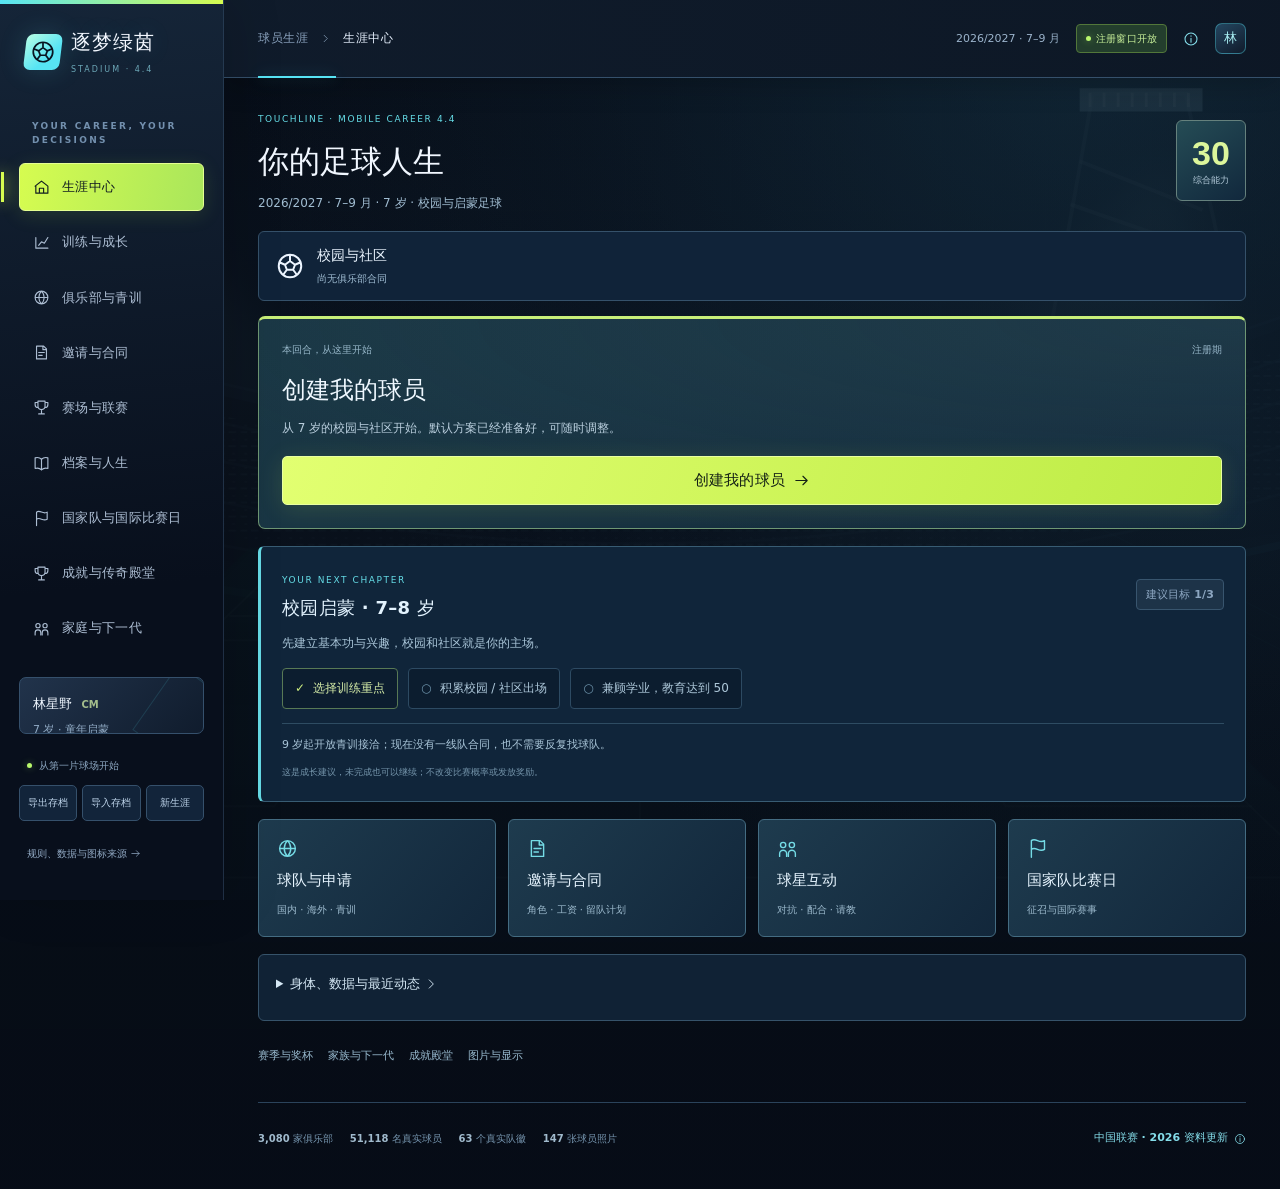
==== commit fe20cc5f: "Publish 4.4: position-specific decisions, ageing, club-first national windows, tournament paths, fic" ====
--- a/index.html
+++ b/index.html
@@ -1,4 +1,4 @@
-<!doctype html><html lang="zh-CN"><head><meta charset="utf-8"><meta name="viewport" content="width=device-width,initial-scale=1,viewport-fit=cover"><meta name="theme-color" content="#07121f"><meta name="apple-mobile-web-app-capable" content="yes"><meta name="apple-mobile-web-app-title" content="逐梦绿茵"><title>逐梦绿茵 4.3.1 · 俱乐部王朝 · 手机生涯</title><link rel="icon" href="icon-192.png"><link rel="apple-touch-icon" href="apple-touch-icon.png"><link rel="manifest" href="manifest.webmanifest"><style>:root{--bg:#f2f4f1;--card:#fff;--ink:#1f342b;--muted:#7b8a81;--line:#e3e9e2;--green:#193f31;--lime:#cbe483;--soft:#edf3e8;--gold:#bd9859;--red:#be6c62;font-family:Inter,'Segoe UI','Microsoft YaHei',system-ui,sans-serif;font-synthesis:none;color:var(--ink);background:var(--bg)}*{box-sizing:border-box}body{margin:0;font-size:14px}button,input,select{font:inherit}button{cursor:pointer;border:0;transition:.15s}button:disabled{opacity:.4;cursor:not-allowed}button:hover:not(:disabled){filter:brightness(.97)}button:active{transform:translateY(1px)}button,a,input,select{outline-offset:3px}a{color:inherit}h1,h2,h3,p{margin:0}svg{vertical-align:middle}input,select{width:100%;min-width:0;border:1px solid #d7e1d5;background:white;border-radius:8px;padding:11px 12px;color:var(--ink);font-size:13px}select{cursor:pointer}input[type=range]{padding:0;accent-color:var(--green)}label{display:block;font-size:12px;color:#6f8074;margin-bottom:8px}small{font-size:11px}.muted{color:var(--muted)}.good{color:#568a50}.bad{color:#b86860}.mono{font-variant-numeric:tabular-nums;font-family:'Segoe UI',sans-serif}.shell{display:grid;grid-template-columns:224px 1fr;min-height:100vh}.sidebar{width:224px;position:fixed;inset:0 auto 0 0;display:flex;flex-direction:column;padding:29px 19px;background:#153a2d;color:#e7eee5;z-index:30}.brand{display:flex;align-items:center;gap:10px;padding:0 8px;margin-bottom:32px}.brand-icon{display:grid;place-items:center;width:36px;height:36px;background:#cbe483;border-radius:50%;color:#204831;flex-shrink:0}.brand strong{font-size:19px;letter-spacing:1.8px;display:block}.brand small{font-size:9px;letter-spacing:2px;display:block;color:#a9c3ab;margin-top:6px}.side-label{font-size:10px;letter-spacing:2px;color:#71927d;padding:15px 13px}.nav{display:flex;flex-direction:column;gap:5px}.nav button{border-radius:8px;padding:13px;color:#9eb8a6;text-align:left;background:transparent;font-size:13px;display:flex;align-items:center;gap:12px}.nav button.active{background:#cbe483;color:#24472f;font-weight:650}.nav button .notice{margin-left:auto;display:grid;place-items:center;background:#e3f1bd;color:#304a2f;border-radius:5px;width:19px;height:18px;font-size:11px}.side-player{padding:16px 13px;margin-top:24px;border:1px solid #51715e55;border-radius:10px}.side-player strong{font-size:13px;display:block}.side-player small{display:block;font-size:11px;color:#97b39d;margin-top:6px;line-height:1.8}.side-bottom{margin-top:auto;padding-top:24px}.side-status{font-size:10px;color:#8dae94;margin:0 8px 12px;display:flex;align-items:center;gap:7px}.dot{display:inline-block;width:5px;height:5px;background:#a9ca79;border-radius:50%;flex-shrink:0}.side-actions{display:flex;gap:5px}.side-actions button{font-size:10px;padding:9px 4px;flex:1;border:1px solid #52705d55;border-radius:6px;background:#214737;color:#b9ccb8}.side-link{font-size:10px;color:#7d9e85;margin-top:15px;background:none;padding:0 8px}.main{grid-column:2;min-width:0}.topbar{height:78px;display:flex;align-items:center;justify-content:space-between;gap:15px;border-bottom:1px solid var(--line);padding:0 34px;background:#fbfcf9}.top-breadcrumb{font-size:12px;color:var(--muted);display:flex;align-items:center;gap:12px}.top-breadcrumb strong{font-weight:550;color:var(--ink)}.top-actions{display:flex;align-items:center;gap:16px;font-size:11px;color:#71846f}.pill{font-size:10px;border-radius:99px;padding:6px 9px;display:inline-flex;align-items:center;gap:5px;background:#eef4e7;color:#668155;white-space:nowrap}.pill.green{background:#e2efd2;color:#507844}.pill.gold{background:#f8f0df;color:#9e8046}.pill.red{background:#faeae6;color:#ad7466}.top-avatar{width:31px;height:31px;display:grid;place-items:center;border-radius:50%;background:#e6eedd;font-size:13px;font-weight:600;color:#47633e}.mobile-brand{display:none}.page{max-width:1650px;padding:28px 34px 32px;margin:auto}.heading{display:flex;align-items:flex-end;justify-content:space-between;margin-bottom:22px;gap:16px}.eyebrow{font-size:10px;letter-spacing:2px;color:#8c9b86;margin-bottom:8px;text-transform:uppercase}.heading h1{font-size:25px;letter-spacing:.7px;font-weight:650}.heading p{font-size:12px;line-height:1.8;margin-top:8px;color:var(--muted)}.btn{background:var(--green);color:#fff;display:inline-flex;align-items:center;justify-content:center;gap:8px;min-height:39px;padding:11px 15px;font-size:12px;border-radius:8px;font-weight:550;white-space:nowrap}.btn.lime{background:var(--lime);color:#26472f}.btn.outline{background:#fff;border:1px solid var(--line);color:#3e5947}.btn.ghost{background:#ffffff0b;border:1px solid #ffffff30;color:#c8dcc7}.btn.small{font-size:11px;min-height:32px;padding:8px 11px}.btn.danger{background:#f8ece8;color:#a96559;border:1px solid #efd8d1}.textbtn{padding:0;background:none;color:#6e8564;font-size:11px;display:inline-flex;gap:6px;align-items:center}.grid{display:grid;grid-template-columns:minmax(0,1fr) 305px;gap:21px}.stack{display:flex;flex-direction:column;gap:20px}.card{background:white;border:1px solid var(--line);border-radius:14px;padding:21px}.section-head{display:flex;justify-content:space-between;align-items:center;gap:12px;margin-bottom:17px}.section-head h2,.section-head h3{font-size:14px;font-weight:650}.section-head span{font-size:11px;color:var(--muted)}.career-hero{background:#1b4735;color:#fff;padding:29px;border-radius:16px;position:relative;overflow:hidden;min-height:213px}.career-hero:after{content:'';position:absolute;right:-15px;top:-32px;width:310px;height:310px;border:1px solid #c3e7a51f;transform:rotate(-18deg);background:repeating-linear-gradient(90deg,transparent 0 55px,#a5c8870b 56px 110px)}.career-hero .hero-pitch{position:absolute;right:24px;top:25px;width:220px;height:160px;opacity:.2}.career-hero .hero-content{position:relative;z-index:2;max-width:75%}.career-hero .eyebrow{color:#b7d293;font-size:10px}.career-hero h2{font-size:29px;font-weight:550;line-height:1.55;letter-spacing:1px;margin:14px 0 9px}.career-hero p{font-size:12px;line-height:1.9;color:#b3cdb9;max-width:490px}.hero-actions{display:flex;align-items:center;gap:14px;margin-top:21px}.hero-actions small{font-size:10px;color:#9fbea6;line-height:1.8}.hero-number{position:absolute;right:35px;bottom:5px;font:italic 126px Georgia;color:#bada8e13;z-index:1}.phase-track{display:grid;grid-template-columns:repeat(4,1fr);gap:8px;background:white;border:1px solid var(--line);padding:17px;border-radius:12px}.phase-step{padding:9px 12px;border-radius:8px;position:relative;background:#f7f9f4}.phase-step.active{background:#e8f1db}.phase-step strong{font-size:11px;display:block;color:#85927c;font-weight:500}.phase-step.active strong{color:#3c6639}.phase-step small{font-size:10px;color:#a0ac96;display:block;margin-top:6px}.phase-step.active:before{content:'';position:absolute;top:10px;right:10px;width:5px;height:5px;border-radius:50%;background:#70964e}.metrics{display:grid;grid-template-columns:repeat(4,1fr);gap:12px}.metric{background:white;border:1px solid var(--line);border-radius:11px;padding:17px}.metric small{font-size:10px;color:#8c9a84;display:block}.metric b{display:block;font-size:25px;font-weight:500;font-variant-numeric:tabular-nums;line-height:1.1;margin:11px 0 9px;letter-spacing:-.7px}.metric p{font-size:10px;color:#92a182;line-height:1.7}.columns-2{display:grid;grid-template-columns:1fr 1fr;gap:19px}.choice-list{display:flex;flex-direction:column;gap:8px}.plan-choice{border:1px solid var(--line);background:#fff;border-radius:9px;padding:12px;display:flex;align-items:center;text-align:left;gap:10px;color:#547049;font-size:12px}.plan-choice strong{font-size:12px;font-weight:550;display:block}.plan-choice small{display:block;font-size:10px;color:#92a181;margin-top:5px}.plan-choice.selected{border-color:#8eac71;background:#f3f7ed}.radio{margin-left:auto;width:12px;height:12px;border:1px solid #ccd9bf;border-radius:50%;flex-shrink:0}.selected .radio{border:4px solid #456f3b;background:#fff}.plan-row{display:grid;grid-template-columns:1fr 1fr;gap:14px;margin-top:16px}.hint{font-size:11px;line-height:1.9;color:#8a9982;margin-top:13px}.risk-strip{display:flex;align-items:center;justify-content:space-between;font-size:11px;color:#839374;padding:12px 0;border-top:1px solid var(--line);margin-top:15px;gap:12px}.profile{background:white;border:1px solid var(--line);border-radius:14px;overflow:hidden}.passport-head{background:#eaf0e1;padding:20px;min-height:105px;position:relative;overflow:hidden}.passport-head .rating-number{font-size:42px;font-weight:450;letter-spacing:-2px;color:#31582d}.passport-head .rating-number small{font-size:10px;letter-spacing:0;color:#92a178;margin-left:7px}.shirt{position:absolute;right:17px;top:10px;width:90px;height:110px}.passport-body{padding:22px}.passport-name{font-size:19px;font-weight:650;letter-spacing:1px;margin-bottom:7px}.passport-sub{font-size:11px;color:#8d9a81;line-height:1.9}.divider{height:1px;background:var(--line);margin:17px 0}.profile-club{display:flex;align-items:center;gap:11px}.crest{object-fit:contain;flex-shrink:0;filter:drop-shadow(0 1px 1px #223a1711)}.crest-fallback{width:36px;height:40px;display:grid;place-items:center;flex-shrink:0;color:#92a07e;background:#f0f4e9;border:1px dashed #d5dfc9;border-radius:7px;font-size:9px;text-align:center;line-height:1.4}.club-title strong{font-size:12px;display:block;line-height:1.8}.club-title small{display:block;font-size:10px;color:#9aa68d;margin-top:4px;line-height:1.7}.profile-line{display:flex;justify-content:space-between;gap:10px;font-size:11px;margin:12px 0}.profile-line span:first-child{color:#8c9c80}.statbar{margin:12px 0}.barlabel{display:flex;justify-content:space-between;font-size:11px;margin-bottom:7px}.bar{height:4px;background:#edf1e8;border-radius:5px;overflow:hidden}.bar i{display:block;background:#8ba96a;height:100%;border-radius:5px}.body-mini{display:flex;gap:5px}.body-mini>div{flex:1;text-align:center;border-right:1px solid var(--line)}.body-mini>div:last-child{border:0}.body-mini b{font-size:21px;font-weight:500;display:block;letter-spacing:-.5px}.body-mini b small{font-size:10px;color:#8d9d80;font-weight:400;letter-spacing:0}.body-mini span{display:block;font-size:10px;color:#9aa98c;margin-top:5px}.note-card{background:#eaf0df;border:1px solid #dce6cc;border-radius:13px;padding:20px}.note-card h3{font-size:13px;margin-bottom:10px}.note-card p{font-size:11px;line-height:1.9;color:#7b8d68}.agenda{display:flex;align-items:flex-start;gap:12px;padding:13px 0;border-bottom:1px solid #edf1e7}.agenda:last-child{border-bottom:0;padding-bottom:0}.agenda-icon{width:29px;height:29px;border-radius:8px;background:#eff4e6;color:#83a264;display:grid;place-items:center;flex-shrink:0}.agenda strong{font-size:12px;font-weight:550;display:block;line-height:1.6}.agenda p{font-size:11px;line-height:1.9;color:#929e88;margin-top:4px}.agenda .stamp{font-size:10px;color:#a0aa93;margin-left:auto;white-space:nowrap;padding-top:3px}.next-stage{display:flex;align-items:center;justify-content:space-between;gap:15px;background:#e5efd7;border:1px solid #d8e5c8;border-radius:11px;padding:17px 19px}.next-stage strong{display:block;font-size:13px}.next-stage small{display:block;font-size:10px;color:#839a6c;margin-top:6px;line-height:1.8}.badge{font-size:10px;padding:4px 7px;border-radius:4px;display:inline-block;background:#edf3e4;color:#78915e;white-space:nowrap}.badge.real{background:#e7eef8;color:#70879d}.toolbar{display:flex;gap:10px;margin:18px 0;flex-wrap:wrap}.toolbar .search{flex:1;min-width:220px;position:relative}.search>svg{position:absolute;left:13px;top:13px;color:#9bad8c}.search input{padding-left:40px}.toolbar select{width:160px}.tabs{display:flex;gap:4px;padding:4px;border-radius:9px;background:#e5ebde;width:max-content;margin-bottom:20px}.tabs button{background:none;padding:10px 18px;font-size:12px;color:#8b9c78;border-radius:6px}.tabs .active{background:#fff;color:#456d37;box-shadow:0 1px 4px #27401810}.data-note{font-size:11px;line-height:1.9;color:#81936e;background:#eaf1df;border:1px solid #dce6ce;border-radius:9px;padding:13px 16px;margin-bottom:18px}.table-wrap{overflow:auto;border:1px solid var(--line);border-radius:11px;background:#fff}table{width:100%;border-collapse:collapse;white-space:nowrap;font-size:12px}th{font-size:10px;font-weight:500;color:#91a082;text-align:left;padding:14px;background:#f8faf4;border-bottom:1px solid var(--line)}td{padding:14px;border-bottom:1px solid #edf1e8}tbody tr:hover{background:#fbfcf7}tr:last-child td{border-bottom:0}.table-club{display:flex;align-items:center;gap:10px}.table-club strong{font-size:12px;display:block;font-weight:550;line-height:1.7}.table-club small{display:block;font-size:10px;color:#9aa78c;margin-top:3px}.table-score{display:inline-grid;place-items:center;min-width:29px;height:27px;padding:0 7px;border-radius:5px;background:#e8f0dc;color:#55733a;font-size:12px;font-weight:650}.pager{display:flex;justify-content:space-between;align-items:center;font-size:11px;color:#8d9e7c;margin-top:16px;gap:10px}.actions{display:flex;gap:8px;flex-wrap:wrap}.row-emphasis{background:#edf4e2}.offer-grid{display:grid;grid-template-columns:repeat(2,1fr);gap:16px}.offer{background:#fff;border:1px solid var(--line);border-radius:13px;padding:21px}.offer-title{display:flex;gap:11px;align-items:center;margin-bottom:19px}.offer-title strong{font-size:14px;display:block}.offer-title small{font-size:11px;color:#91a27e;margin-top:6px;display:block}.detail-grid{display:grid;grid-template-columns:1fr 1fr;gap:10px;margin:18px 0}.detail-grid>div{background:#f2f6ec;border-radius:8px;padding:14px;font-size:13px;line-height:1.8;min-width:0}.detail-grid small{display:block;font-size:10px;color:#97a784;margin-bottom:5px}.full-width{grid-column:1/-1}.contract-hero{background:#1f4938;border-radius:14px;padding:26px;color:#e7f0df;margin-bottom:22px}.contract-hero .offer-title{margin-bottom:0}.contract-hero .offer-title small{color:#a8c093}.contract-hero .detail-grid>div{background:#ffffff0b;border:1px solid #ffffff12;color:#dcebc9}.contract-hero .detail-grid small{color:#9fbb8a}.contract-hero .detail-grid{grid-template-columns:repeat(4,1fr);gap:12px;margin-bottom:0}.empty{text-align:center;font-size:12px;color:#94a583;line-height:2.2;padding:40px 20px}.agent-grid{display:grid;grid-template-columns:repeat(3,1fr);gap:14px}.agent-card{background:white;border:1px solid var(--line);border-radius:12px;padding:20px}.agent-card strong{display:block;font-size:13px;margin:13px 0 8px}.agent-card p{font-size:11px;line-height:1.9;color:#8a9e76}.agent-card .btn{width:100%;margin-top:17px}.form-grid{display:grid;grid-template-columns:1fr 1fr;gap:17px}.form-grid .full{grid-column:1/-1}.settings-box{padding:18px;background:#ecf2e2;border:1px solid #dce7cb;border-radius:10px}.settings-box h3{font-size:13px;margin-bottom:15px}.settings-box p{font-size:11px;line-height:1.9;color:#8a9f73;margin-top:10px}.grow-chart{height:180px;position:relative;margin:18px 0 5px}.grow-chart svg{width:100%;height:100%;overflow:visible}.chart-labels{display:flex;justify-content:space-between;font-size:10px;color:#98a78a;margin:10px 0 16px}.growth-stats{display:grid;grid-template-columns:repeat(3,1fr);gap:10px}.growth-stats>div{border:1px solid var(--line);border-radius:9px;padding:15px}.growth-stats b{display:block;font-size:24px;font-weight:450;margin-bottom:6px}.growth-stats small{font-size:10px;color:#91a47c}.training-grid{display:grid;grid-template-columns:repeat(3,1fr);gap:9px}.training-grid .plan-choice{padding:14px 10px;min-height:65px}.training-grid .plan-choice strong{font-size:11px}.training-grid .plan-choice small{font-size:9px}.attribute-grid{display:grid;grid-template-columns:1fr 1fr;gap:0 24px}.fitness-state{display:flex;align-items:center;gap:13px;background:#f4f7ee;border-radius:10px;padding:17px;margin-bottom:19px}.fitness-state strong{display:block;font-size:13px}.fitness-state small{font-size:11px;color:#93a47e;margin-top:5px;display:block;line-height:1.8}.route-grid{display:grid;grid-template-columns:repeat(3,1fr);gap:16px}.route-card{background:white;border:1px solid var(--line);border-radius:12px;padding:23px;display:flex;flex-direction:column;gap:15px}.route-card.active{background:#eff5e6;border-color:#8baa6b}.route-card h3{font-size:14px}.route-card p{font-size:12px;line-height:2;color:#92a17f}.route-card .btn{margin-top:auto}.stage-list{display:flex;flex-wrap:wrap;gap:7px;margin-bottom:20px}.stage-tag{font-size:10px;padding:8px 11px;border-radius:6px;background:#e9eee2;color:#94a383}.stage-tag.current{background:#264f36;color:#d7e7b3}.journal{display:flex;align-items:flex-start;gap:12px;padding:16px 0;border-bottom:1px solid #e9eee1}.journal:last-child{border:0}.journal-time{min-width:51px;font-size:10px;color:#99a98a;line-height:1.9}.journal-content strong{font-size:12px;font-weight:550}.journal-content p{font-size:11px;color:#8b9e78;line-height:1.9;margin-top:5px}.journal-content small{font-size:10px;color:#b0bb9f;display:block;margin-top:6px}.journal .result-dot{width:6px;height:6px;border-radius:50%;background:#8aaa71;margin-top:5px;flex-shrink:0}.journal .result-dot.failure{background:#c18c7b}.trophy-grid{display:grid;grid-template-columns:repeat(3,1fr);gap:13px}.trophy{padding:20px;border-radius:12px;border:1px solid #e0e7d2;background:#fff;text-align:center}.trophy h3{font-size:12px;margin:14px 0 9px}.trophy p{font-size:10px;color:#9baa88;line-height:1.8}.roster{display:grid;grid-template-columns:1fr 1fr;gap:9px}.roster-player{border:1px solid var(--line);border-radius:8px;padding:13px;font-size:12px;background:#fff}.roster-player small{font-size:10px;color:#9eaf8b;display:block;margin-top:7px}.match-score{background:#1a4735;color:#d7e9c8;border-radius:12px;position:relative;overflow:hidden;padding:24px;margin-bottom:22px}.pitch-lines{position:absolute;inset:12px;border:1px solid #ffffff20}.pitch-lines:before{content:'';position:absolute;width:65px;height:65px;border:1px solid #ffffff20;border-radius:50%;left:calc(50% - 32px);top:calc(50% - 32px)}.pitch-lines:after{content:'';position:absolute;top:0;bottom:0;left:50%;border-left:1px solid #ffffff20}.score-display{position:relative;display:flex;align-items:center;justify-content:space-between;gap:15px;text-align:center;z-index:1}.score-display .team{flex:1;font-size:11px;line-height:1.8}.score-display .team img{display:block;margin:0 auto 9px}.score-display .score{font-size:42px;letter-spacing:7px;font-weight:400;font-family:Georgia,serif;white-space:nowrap}.event-meta{display:flex;gap:8px;margin-bottom:16px}.event-text{font-size:14px;line-height:2;color:#7f946e;margin-bottom:22px}.event-choices{display:flex;flex-direction:column;gap:12px}.event-choice{display:grid;grid-template-columns:28px 1fr 60px;align-items:start;gap:12px;text-align:left;padding:18px;border:1px solid #dce6d2;background:#fff;border-radius:12px;color:var(--ink)}.event-choice:hover{background:#f3f8eb;border-color:#91ae70}.choice-letter{font-size:23px;font-family:Georgia,serif;color:#b2c099;line-height:1.2}.event-choice strong{display:block;font-size:13px;font-weight:600;margin-top:3px}.event-choice small{display:block;font-size:11px;line-height:1.8;margin-top:8px}.choice-prob{text-align:right;font-size:21px;color:#5f834b;font-weight:500}.choice-prob small{font-size:9px;color:#a0b18a;margin-top:3px;line-height:1.5}.effects{display:flex;gap:6px;flex-wrap:wrap;margin-top:15px}.effects span{font-size:11px;padding:6px 9px;border-radius:6px;background:#e5efd7;color:#5e7c47}.effects span.minus{background:#f5e9e1;color:#ae8067}.outcome-card{text-align:center;padding:17px 0}.outcome-badge{width:63px;height:63px;margin:0 auto 20px;display:grid;place-items:center;border-radius:50%;background:#e5efd6;color:#779754}.outcome-badge.failure{background:#f3e6de;color:#be8d77}.outcome-card h2{font-size:24px;font-weight:550;margin-bottom:12px}.outcome-card p{font-size:14px;line-height:2;color:#8ca078}.outcome-card .effects{justify-content:center}.roll-note{background:#eff4e6;border:1px solid #dfe8d0;padding:13px;border-radius:8px;font-size:11px;line-height:1.9;color:#94a77d;margin-top:22px}.progress-dots{display:flex;gap:6px;justify-content:center;margin-top:15px}.progress-dots i{width:30px;height:3px;background:#ffffff25}.progress-dots i.done{background:#c6dc84}.result-hero{text-align:center;margin:10px 0 24px}.result-hero h2{font-size:24px;font-weight:550;line-height:1.7;margin:12px 0}.result-hero p{font-size:12px;color:#91a47a;line-height:1.9}.result-metrics{display:grid;grid-template-columns:repeat(4,1fr);gap:9px}.result-metrics>div{background:#eaf2df;border-radius:9px;padding:17px 8px;text-align:center}.result-metrics b{display:block;font-size:27px;font-weight:500;margin-bottom:7px}.result-metrics small{font-size:10px;color:#90a276}.overlay{position:fixed;inset:0;display:grid;place-items:center;background:#112e236e;backdrop-filter:blur(6px);z-index:100;padding:24px}.modal{background:#f5f7ef;border:1px solid #e0e8d3;border-radius:19px;padding:29px;width:min(660px,100%);max-height:90vh;overflow:auto;box-shadow:0 24px 100px #12352140}.modal.wide{width:min(920px,100%)}.modal-head{display:flex;justify-content:space-between;align-items:flex-start;gap:16px;margin-bottom:22px}.modal-head h2{font-size:22px;font-weight:600;line-height:1.5}.modal-head p{font-size:12px;line-height:1.9;color:#95a67f;margin-top:7px}.modal-close{width:27px;height:27px;display:grid;place-items:center;background:#e8eedd;border-radius:50%;color:#95a57d;flex-shrink:0}.modal-actions{display:flex;justify-content:flex-end;gap:9px;margin-top:24px;flex-wrap:wrap}.modal-section{padding:20px 0;border-top:1px solid #e3ead8;margin-top:20px}.modal-section h3{font-size:13px;margin-bottom:15px}.banner-note{padding:14px;background:#edf3e2;border:1px solid #dce6ce;border-radius:9px;margin:15px 0;font-size:12px;line-height:1.9;color:#8da171}.footer{display:flex;justify-content:space-between;align-items:center;gap:16px;margin-top:28px;padding-top:18px;border-top:1px solid var(--line);font-size:10px;color:#9aa98a;line-height:1.9}.footer strong{font-weight:600;color:#71845d}.footer-items{display:flex;gap:17px}.mobile-nav{display:none}.file-input{display:none}#toast{position:fixed;bottom:25px;left:50%;transform:translate(-50%,15px);opacity:0;pointer-events:none;background:#204d35;color:#e4efcc;box-shadow:0 10px 30px #244b211f;border:1px solid #789c5b;border-radius:10px;padding:14px 20px;max-width:90vw;font-size:12px;line-height:1.8;z-index:200;transition:.2s}#toast.visible{opacity:1;transform:translate(-50%,0)}.playtime{display:flex;gap:4px;align-items:end;height:38px}.playtime i{width:7px;border-radius:2px;background:#a6c17c}.ended{background:#214b36;color:#ecf4df;border-radius:16px;padding:35px;margin-bottom:22px}.ended h2{font-size:28px;font-weight:550;line-height:1.6;margin:15px 0}.ended p{font-size:13px;line-height:2;color:#b3c99c}.source-list{font-size:12px;line-height:2.2;color:#8a9f75}.source-list a{text-underline-offset:3px}.source-list p+p{margin-top:15px}.loyalty-track{height:5px;background:#4f705044;border-radius:6px;margin:18px 0 9px;overflow:hidden}.loyalty-track i{display:block;height:100%;background:#c2d98a}.career-route{display:flex;gap:10px;align-items:center;border-bottom:1px solid #edf1e5;padding:14px 0}.career-route:last-child{border:0}.career-route .move-arrow{color:#acc298}.career-route small{display:block;font-size:10px;color:#9caa8d;line-height:1.9;margin-top:5px}.career-route strong{font-size:12px;font-weight:550}.log-tags{display:flex;gap:7px;flex-wrap:wrap;margin-bottom:15px}.log-tags button{padding:7px 10px;border-radius:6px;font-size:10px;background:#ebf0e2;color:#8fa27b}.log-tags button.active{background:#365c39;color:#deedc7}
+<!doctype html><html lang="zh-CN"><head><meta charset="utf-8"><meta name="viewport" content="width=device-width,initial-scale=1,viewport-fit=cover"><meta name="theme-color" content="#07121f"><meta name="apple-mobile-web-app-capable" content="yes"><meta name="apple-mobile-web-app-title" content="逐梦绿茵"><title>逐梦绿茵 4.4 · 俱乐部王朝 · 手机生涯</title><link rel="icon" href="icon-192.png"><link rel="apple-touch-icon" href="apple-touch-icon.png"><link rel="manifest" href="manifest.webmanifest"><style>:root{--bg:#f2f4f1;--card:#fff;--ink:#1f342b;--muted:#7b8a81;--line:#e3e9e2;--green:#193f31;--lime:#cbe483;--soft:#edf3e8;--gold:#bd9859;--red:#be6c62;font-family:Inter,'Segoe UI','Microsoft YaHei',system-ui,sans-serif;font-synthesis:none;color:var(--ink);background:var(--bg)}*{box-sizing:border-box}body{margin:0;font-size:14px}button,input,select{font:inherit}button{cursor:pointer;border:0;transition:.15s}button:disabled{opacity:.4;cursor:not-allowed}button:hover:not(:disabled){filter:brightness(.97)}button:active{transform:translateY(1px)}button,a,input,select{outline-offset:3px}a{color:inherit}h1,h2,h3,p{margin:0}svg{vertical-align:middle}input,select{width:100%;min-width:0;border:1px solid #d7e1d5;background:white;border-radius:8px;padding:11px 12px;color:var(--ink);font-size:13px}select{cursor:pointer}input[type=range]{padding:0;accent-color:var(--green)}label{display:block;font-size:12px;color:#6f8074;margin-bottom:8px}small{font-size:11px}.muted{color:var(--muted)}.good{color:#568a50}.bad{color:#b86860}.mono{font-variant-numeric:tabular-nums;font-family:'Segoe UI',sans-serif}.shell{display:grid;grid-template-columns:224px 1fr;min-height:100vh}.sidebar{width:224px;position:fixed;inset:0 auto 0 0;display:flex;flex-direction:column;padding:29px 19px;background:#153a2d;color:#e7eee5;z-index:30}.brand{display:flex;align-items:center;gap:10px;padding:0 8px;margin-bottom:32px}.brand-icon{display:grid;place-items:center;width:36px;height:36px;background:#cbe483;border-radius:50%;color:#204831;flex-shrink:0}.brand strong{font-size:19px;letter-spacing:1.8px;display:block}.brand small{font-size:9px;letter-spacing:2px;display:block;color:#a9c3ab;margin-top:6px}.side-label{font-size:10px;letter-spacing:2px;color:#71927d;padding:15px 13px}.nav{display:flex;flex-direction:column;gap:5px}.nav button{border-radius:8px;padding:13px;color:#9eb8a6;text-align:left;background:transparent;font-size:13px;display:flex;align-items:center;gap:12px}.nav button.active{background:#cbe483;color:#24472f;font-weight:650}.nav button .notice{margin-left:auto;display:grid;place-items:center;background:#e3f1bd;color:#304a2f;border-radius:5px;width:19px;height:18px;font-size:11px}.side-player{padding:16px 13px;margin-top:24px;border:1px solid #51715e55;border-radius:10px}.side-player strong{font-size:13px;display:block}.side-player small{display:block;font-size:11px;color:#97b39d;margin-top:6px;line-height:1.8}.side-bottom{margin-top:auto;padding-top:24px}.side-status{font-size:10px;color:#8dae94;margin:0 8px 12px;display:flex;align-items:center;gap:7px}.dot{display:inline-block;width:5px;height:5px;background:#a9ca79;border-radius:50%;flex-shrink:0}.side-actions{display:flex;gap:5px}.side-actions button{font-size:10px;padding:9px 4px;flex:1;border:1px solid #52705d55;border-radius:6px;background:#214737;color:#b9ccb8}.side-link{font-size:10px;color:#7d9e85;margin-top:15px;background:none;padding:0 8px}.main{grid-column:2;min-width:0}.topbar{height:78px;display:flex;align-items:center;justify-content:space-between;gap:15px;border-bottom:1px solid var(--line);padding:0 34px;background:#fbfcf9}.top-breadcrumb{font-size:12px;color:var(--muted);display:flex;align-items:center;gap:12px}.top-breadcrumb strong{font-weight:550;color:var(--ink)}.top-actions{display:flex;align-items:center;gap:16px;font-size:11px;color:#71846f}.pill{font-size:10px;border-radius:99px;padding:6px 9px;display:inline-flex;align-items:center;gap:5px;background:#eef4e7;color:#668155;white-space:nowrap}.pill.green{background:#e2efd2;color:#507844}.pill.gold{background:#f8f0df;color:#9e8046}.pill.red{background:#faeae6;color:#ad7466}.top-avatar{width:31px;height:31px;display:grid;place-items:center;border-radius:50%;background:#e6eedd;font-size:13px;font-weight:600;color:#47633e}.mobile-brand{display:none}.page{max-width:1650px;padding:28px 34px 32px;margin:auto}.heading{display:flex;align-items:flex-end;justify-content:space-between;margin-bottom:22px;gap:16px}.eyebrow{font-size:10px;letter-spacing:2px;color:#8c9b86;margin-bottom:8px;text-transform:uppercase}.heading h1{font-size:25px;letter-spacing:.7px;font-weight:650}.heading p{font-size:12px;line-height:1.8;margin-top:8px;color:var(--muted)}.btn{background:var(--green);color:#fff;display:inline-flex;align-items:center;justify-content:center;gap:8px;min-height:39px;padding:11px 15px;font-size:12px;border-radius:8px;font-weight:550;white-space:nowrap}.btn.lime{background:var(--lime);color:#26472f}.btn.outline{background:#fff;border:1px solid var(--line);color:#3e5947}.btn.ghost{background:#ffffff0b;border:1px solid #ffffff30;color:#c8dcc7}.btn.small{font-size:11px;min-height:32px;padding:8px 11px}.btn.danger{background:#f8ece8;color:#a96559;border:1px solid #efd8d1}.textbtn{padding:0;background:none;color:#6e8564;font-size:11px;display:inline-flex;gap:6px;align-items:center}.grid{display:grid;grid-template-columns:minmax(0,1fr) 305px;gap:21px}.stack{display:flex;flex-direction:column;gap:20px}.card{background:white;border:1px solid var(--line);border-radius:14px;padding:21px}.section-head{display:flex;justify-content:space-between;align-items:center;gap:12px;margin-bottom:17px}.section-head h2,.section-head h3{font-size:14px;font-weight:650}.section-head span{font-size:11px;color:var(--muted)}.career-hero{background:#1b4735;color:#fff;padding:29px;border-radius:16px;position:relative;overflow:hidden;min-height:213px}.career-hero:after{content:'';position:absolute;right:-15px;top:-32px;width:310px;height:310px;border:1px solid #c3e7a51f;transform:rotate(-18deg);background:repeating-linear-gradient(90deg,transparent 0 55px,#a5c8870b 56px 110px)}.career-hero .hero-pitch{position:absolute;right:24px;top:25px;width:220px;height:160px;opacity:.2}.career-hero .hero-content{position:relative;z-index:2;max-width:75%}.career-hero .eyebrow{color:#b7d293;font-size:10px}.career-hero h2{font-size:29px;font-weight:550;line-height:1.55;letter-spacing:1px;margin:14px 0 9px}.career-hero p{font-size:12px;line-height:1.9;color:#b3cdb9;max-width:490px}.hero-actions{display:flex;align-items:center;gap:14px;margin-top:21px}.hero-actions small{font-size:10px;color:#9fbea6;line-height:1.8}.hero-number{position:absolute;right:35px;bottom:5px;font:italic 126px Georgia;color:#bada8e13;z-index:1}.phase-track{display:grid;grid-template-columns:repeat(4,1fr);gap:8px;background:white;border:1px solid var(--line);padding:17px;border-radius:12px}.phase-step{padding:9px 12px;border-radius:8px;position:relative;background:#f7f9f4}.phase-step.active{background:#e8f1db}.phase-step strong{font-size:11px;display:block;color:#85927c;font-weight:500}.phase-step.active strong{color:#3c6639}.phase-step small{font-size:10px;color:#a0ac96;display:block;margin-top:6px}.phase-step.active:before{content:'';position:absolute;top:10px;right:10px;width:5px;height:5px;border-radius:50%;background:#70964e}.metrics{display:grid;grid-template-columns:repeat(4,1fr);gap:12px}.metric{background:white;border:1px solid var(--line);border-radius:11px;padding:17px}.metric small{font-size:10px;color:#8c9a84;display:block}.metric b{display:block;font-size:25px;font-weight:500;font-variant-numeric:tabular-nums;line-height:1.1;margin:11px 0 9px;letter-spacing:-.7px}.metric p{font-size:10px;color:#92a182;line-height:1.7}.columns-2{display:grid;grid-template-columns:1fr 1fr;gap:19px}.choice-list{display:flex;flex-direction:column;gap:8px}.plan-choice{border:1px solid var(--line);background:#fff;border-radius:9px;padding:12px;display:flex;align-items:center;text-align:left;gap:10px;color:#547049;font-size:12px}.plan-choice strong{font-size:12px;font-weight:550;display:block}.plan-choice small{display:block;font-size:10px;color:#92a181;margin-top:5px}.plan-choice.selected{border-color:#8eac71;background:#f3f7ed}.radio{margin-left:auto;width:12px;height:12px;border:1px solid #ccd9bf;border-radius:50%;flex-shrink:0}.selected .radio{border:4px solid #456f3b;background:#fff}.plan-row{display:grid;grid-template-columns:1fr 1fr;gap:14px;margin-top:16px}.hint{font-size:11px;line-height:1.9;color:#8a9982;margin-top:13px}.risk-strip{display:flex;align-items:center;justify-content:space-between;font-size:11px;color:#839374;padding:12px 0;border-top:1px solid var(--line);margin-top:15px;gap:12px}.profile{background:white;border:1px solid var(--line);border-radius:14px;overflow:hidden}.passport-head{background:#eaf0e1;padding:20px;min-height:105px;position:relative;overflow:hidden}.passport-head .rating-number{font-size:42px;font-weight:450;letter-spacing:-2px;color:#31582d}.passport-head .rating-number small{font-size:10px;letter-spacing:0;color:#92a178;margin-left:7px}.shirt{position:absolute;right:17px;top:10px;width:90px;height:110px}.passport-body{padding:22px}.passport-name{font-size:19px;font-weight:650;letter-spacing:1px;margin-bottom:7px}.passport-sub{font-size:11px;color:#8d9a81;line-height:1.9}.divider{height:1px;background:var(--line);margin:17px 0}.profile-club{display:flex;align-items:center;gap:11px}.crest{object-fit:contain;flex-shrink:0;filter:drop-shadow(0 1px 1px #223a1711)}.crest-fallback{width:36px;height:40px;display:grid;place-items:center;flex-shrink:0;color:#92a07e;background:#f0f4e9;border:1px dashed #d5dfc9;border-radius:7px;font-size:9px;text-align:center;line-height:1.4}.club-title strong{font-size:12px;display:block;line-height:1.8}.club-title small{display:block;font-size:10px;color:#9aa68d;margin-top:4px;line-height:1.7}.profile-line{display:flex;justify-content:space-between;gap:10px;font-size:11px;margin:12px 0}.profile-line span:first-child{color:#8c9c80}.statbar{margin:12px 0}.barlabel{display:flex;justify-content:space-between;font-size:11px;margin-bottom:7px}.bar{height:4px;background:#edf1e8;border-radius:5px;overflow:hidden}.bar i{display:block;background:#8ba96a;height:100%;border-radius:5px}.body-mini{display:flex;gap:5px}.body-mini>div{flex:1;text-align:center;border-right:1px solid var(--line)}.body-mini>div:last-child{border:0}.body-mini b{font-size:21px;font-weight:500;display:block;letter-spacing:-.5px}.body-mini b small{font-size:10px;color:#8d9d80;font-weight:400;letter-spacing:0}.body-mini span{display:block;font-size:10px;color:#9aa98c;margin-top:5px}.note-card{background:#eaf0df;border:1px solid #dce6cc;border-radius:13px;padding:20px}.note-card h3{font-size:13px;margin-bottom:10px}.note-card p{font-size:11px;line-height:1.9;color:#7b8d68}.agenda{display:flex;align-items:flex-start;gap:12px;padding:13px 0;border-bottom:1px solid #edf1e7}.agenda:last-child{border-bottom:0;padding-bottom:0}.agenda-icon{width:29px;height:29px;border-radius:8px;background:#eff4e6;color:#83a264;display:grid;place-items:center;flex-shrink:0}.agenda strong{font-size:12px;font-weight:550;display:block;line-height:1.6}.agenda p{font-size:11px;line-height:1.9;color:#929e88;margin-top:4px}.agenda .stamp{font-size:10px;color:#a0aa93;margin-left:auto;white-space:nowrap;padding-top:3px}.next-stage{display:flex;align-items:center;justify-content:space-between;gap:15px;background:#e5efd7;border:1px solid #d8e5c8;border-radius:11px;padding:17px 19px}.next-stage strong{display:block;font-size:13px}.next-stage small{display:block;font-size:10px;color:#839a6c;margin-top:6px;line-height:1.8}.badge{font-size:10px;padding:4px 7px;border-radius:4px;display:inline-block;background:#edf3e4;color:#78915e;white-space:nowrap}.badge.real{background:#e7eef8;color:#70879d}.toolbar{display:flex;gap:10px;margin:18px 0;flex-wrap:wrap}.toolbar .search{flex:1;min-width:220px;position:relative}.search>svg{position:absolute;left:13px;top:13px;color:#9bad8c}.search input{padding-left:40px}.toolbar select{width:160px}.tabs{display:flex;gap:4px;padding:4px;border-radius:9px;background:#e5ebde;width:max-content;margin-bottom:20px}.tabs button{background:none;padding:10px 18px;font-size:12px;color:#8b9c78;border-radius:6px}.tabs .active{background:#fff;color:#456d37;box-shadow:0 1px 4px #27401810}.data-note{font-size:11px;line-height:1.9;color:#81936e;background:#eaf1df;border:1px solid #dce6ce;border-radius:9px;padding:13px 16px;margin-bottom:18px}.table-wrap{overflow:auto;border:1px solid var(--line);border-radius:11px;background:#fff}table{width:100%;border-collapse:collapse;white-space:nowrap;font-size:12px}th{font-size:10px;font-weight:500;color:#91a082;text-align:left;padding:14px;background:#f8faf4;border-bottom:1px solid var(--line)}td{padding:14px;border-bottom:1px solid #edf1e8}tbody tr:hover{background:#fbfcf7}tr:last-child td{border-bottom:0}.table-club{display:flex;align-items:center;gap:10px}.table-club strong{font-size:12px;display:block;font-weight:550;line-height:1.7}.table-club small{display:block;font-size:10px;color:#9aa78c;margin-top:3px}.table-score{display:inline-grid;place-items:center;min-width:29px;height:27px;padding:0 7px;border-radius:5px;background:#e8f0dc;color:#55733a;font-size:12px;font-weight:650}.pager{display:flex;justify-content:space-between;align-items:center;font-size:11px;color:#8d9e7c;margin-top:16px;gap:10px}.actions{display:flex;gap:8px;flex-wrap:wrap}.row-emphasis{background:#edf4e2}.offer-grid{display:grid;grid-template-columns:repeat(2,1fr);gap:16px}.offer{background:#fff;border:1px solid var(--line);border-radius:13px;padding:21px}.offer-title{display:flex;gap:11px;align-items:center;margin-bottom:19px}.offer-title strong{font-size:14px;display:block}.offer-title small{font-size:11px;color:#91a27e;margin-top:6px;display:block}.detail-grid{display:grid;grid-template-columns:1fr 1fr;gap:10px;margin:18px 0}.detail-grid>div{background:#f2f6ec;border-radius:8px;padding:14px;font-size:13px;line-height:1.8;min-width:0}.detail-grid small{display:block;font-size:10px;color:#97a784;margin-bottom:5px}.full-width{grid-column:1/-1}.contract-hero{background:#1f4938;border-radius:14px;padding:26px;color:#e7f0df;margin-bottom:22px}.contract-hero .offer-title{margin-bottom:0}.contract-hero .offer-title small{color:#a8c093}.contract-hero .detail-grid>div{background:#ffffff0b;border:1px solid #ffffff12;color:#dcebc9}.contract-hero .detail-grid small{color:#9fbb8a}.contract-hero .detail-grid{grid-template-columns:repeat(4,1fr);gap:12px;margin-bottom:0}.empty{text-align:center;font-size:12px;color:#94a583;line-height:2.2;padding:40px 20px}.agent-grid{display:grid;grid-template-columns:repeat(3,1fr);gap:14px}.agent-card{background:white;border:1px solid var(--line);border-radius:12px;padding:20px}.agent-card strong{display:block;font-size:13px;margin:13px 0 8px}.agent-card p{font-size:11px;line-height:1.9;color:#8a9e76}.agent-card .btn{width:100%;margin-top:17px}.form-grid{display:grid;grid-template-columns:1fr 1fr;gap:17px}.form-grid .full{grid-column:1/-1}.settings-box{padding:18px;background:#ecf2e2;border:1px solid #dce7cb;border-radius:10px}.settings-box h3{font-size:13px;margin-bottom:15px}.settings-box p{font-size:11px;line-height:1.9;color:#8a9f73;margin-top:10px}.grow-chart{height:180px;position:relative;margin:18px 0 5px}.grow-chart svg{width:100%;height:100%;overflow:visible}.chart-labels{display:flex;justify-content:space-between;font-size:10px;color:#98a78a;margin:10px 0 16px}.growth-stats{display:grid;grid-template-columns:repeat(3,1fr);gap:10px}.growth-stats>div{border:1px solid var(--line);border-radius:9px;padding:15px}.growth-stats b{display:block;font-size:24px;font-weight:450;margin-bottom:6px}.growth-stats small{font-size:10px;color:#91a47c}.training-grid{display:grid;grid-template-columns:repeat(3,1fr);gap:9px}.training-grid .plan-choice{padding:14px 10px;min-height:65px}.training-grid .plan-choice strong{font-size:11px}.training-grid .plan-choice small{font-size:9px}.attribute-grid{display:grid;grid-template-columns:1fr 1fr;gap:0 24px}.fitness-state{display:flex;align-items:center;gap:13px;background:#f4f7ee;border-radius:10px;padding:17px;margin-bottom:19px}.fitness-state strong{display:block;font-size:13px}.fitness-state small{font-size:11px;color:#93a47e;margin-top:5px;display:block;line-height:1.8}.route-grid{display:grid;grid-template-columns:repeat(3,1fr);gap:16px}.route-card{background:white;border:1px solid var(--line);border-radius:12px;padding:23px;display:flex;flex-direction:column;gap:15px}.route-card.active{background:#eff5e6;border-color:#8baa6b}.route-card h3{font-size:14px}.route-card p{font-size:12px;line-height:2;color:#92a17f}.route-card .btn{margin-top:auto}.stage-list{display:flex;flex-wrap:wrap;gap:7px;margin-bottom:20px}.stage-tag{font-size:10px;padding:8px 11px;border-radius:6px;background:#e9eee2;color:#94a383}.stage-tag.current{background:#264f36;color:#d7e7b3}.journal{display:flex;align-items:flex-start;gap:12px;padding:16px 0;border-bottom:1px solid #e9eee1}.journal:last-child{border:0}.journal-time{min-width:51px;font-size:10px;color:#99a98a;line-height:1.9}.journal-content strong{font-size:12px;font-weight:550}.journal-content p{font-size:11px;color:#8b9e78;line-height:1.9;margin-top:5px}.journal-content small{font-size:10px;color:#b0bb9f;display:block;margin-top:6px}.journal .result-dot{width:6px;height:6px;border-radius:50%;background:#8aaa71;margin-top:5px;flex-shrink:0}.journal .result-dot.failure{background:#c18c7b}.trophy-grid{display:grid;grid-template-columns:repeat(3,1fr);gap:13px}.trophy{padding:20px;border-radius:12px;border:1px solid #e0e7d2;background:#fff;text-align:center}.trophy h3{font-size:12px;margin:14px 0 9px}.trophy p{font-size:10px;color:#9baa88;line-height:1.8}.roster{display:grid;grid-template-columns:1fr 1fr;gap:9px}.roster-player{border:1px solid var(--line);border-radius:8px;padding:13px;font-size:12px;background:#fff}.roster-player small{font-size:10px;color:#9eaf8b;display:block;margin-top:7px}.match-score{background:#1a4735;color:#d7e9c8;border-radius:12px;position:relative;overflow:hidden;padding:24px;margin-bottom:22px}.pitch-lines{position:absolute;inset:12px;border:1px solid #ffffff20}.pitch-lines:before{content:'';position:absolute;width:65px;height:65px;border:1px solid #ffffff20;border-radius:50%;left:calc(50% - 32px);top:calc(50% - 32px)}.pitch-lines:after{content:'';position:absolute;top:0;bottom:0;left:50%;border-left:1px solid #ffffff20}.score-display{position:relative;display:flex;align-items:center;justify-content:space-between;gap:15px;text-align:center;z-index:1}.score-display .team{flex:1;font-size:11px;line-height:1.8}.score-display .team img{display:block;margin:0 auto 9px}.score-display .score{font-size:42px;letter-spacing:7px;font-weight:400;font-family:Georgia,serif;white-space:nowrap}.event-meta{display:flex;gap:8px;margin-bottom:16px}.event-text{font-size:14px;line-height:2;color:#7f946e;margin-bottom:22px}.event-choices{display:flex;flex-direction:column;gap:12px}.event-choice{display:grid;grid-template-columns:28px 1fr 60px;align-items:start;gap:12px;text-align:left;padding:18px;border:1px solid #dce6d2;background:#fff;border-radius:12px;color:var(--ink)}.event-choice:hover{background:#f3f8eb;border-color:#91ae70}.choice-letter{font-size:23px;font-family:Georgia,serif;color:#b2c099;line-height:1.2}.event-choice strong{display:block;font-size:13px;font-weight:600;margin-top:3px}.event-choice small{display:block;font-size:11px;line-height:1.8;margin-top:8px}.choice-prob{text-align:right;font-size:21px;color:#5f834b;font-weight:500}.choice-prob small{font-size:9px;color:#a0b18a;margin-top:3px;line-height:1.5}.effects{display:flex;gap:6px;flex-wrap:wrap;margin-top:15px}.effects span{font-size:11px;padding:6px 9px;border-radius:6px;background:#e5efd7;color:#5e7c47}.effects span.minus{background:#f5e9e1;color:#ae8067}.outcome-card{text-align:center;padding:17px 0}.outcome-badge{width:63px;height:63px;margin:0 auto 20px;display:grid;place-items:center;border-radius:50%;background:#e5efd6;color:#779754}.outcome-badge.failure{background:#f3e6de;color:#be8d77}.outcome-card h2{font-size:24px;font-weight:550;margin-bottom:12px}.outcome-card p{font-size:14px;line-height:2;color:#8ca078}.outcome-card .effects{justify-content:center}.roll-note{background:#eff4e6;border:1px solid #dfe8d0;padding:13px;border-radius:8px;font-size:11px;line-height:1.9;color:#94a77d;margin-top:22px}.progress-dots{display:flex;gap:6px;justify-content:center;margin-top:15px}.progress-dots i{width:30px;height:3px;background:#ffffff25}.progress-dots i.done{background:#c6dc84}.result-hero{text-align:center;margin:10px 0 24px}.result-hero h2{font-size:24px;font-weight:550;line-height:1.7;margin:12px 0}.result-hero p{font-size:12px;color:#91a47a;line-height:1.9}.result-metrics{display:grid;grid-template-columns:repeat(4,1fr);gap:9px}.result-metrics>div{background:#eaf2df;border-radius:9px;padding:17px 8px;text-align:center}.result-metrics b{display:block;font-size:27px;font-weight:500;margin-bottom:7px}.result-metrics small{font-size:10px;color:#90a276}.overlay{position:fixed;inset:0;display:grid;place-items:center;background:#112e236e;backdrop-filter:blur(6px);z-index:100;padding:24px}.modal{background:#f5f7ef;border:1px solid #e0e8d3;border-radius:19px;padding:29px;width:min(660px,100%);max-height:90vh;overflow:auto;box-shadow:0 24px 100px #12352140}.modal.wide{width:min(920px,100%)}.modal-head{display:flex;justify-content:space-between;align-items:flex-start;gap:16px;margin-bottom:22px}.modal-head h2{font-size:22px;font-weight:600;line-height:1.5}.modal-head p{font-size:12px;line-height:1.9;color:#95a67f;margin-top:7px}.modal-close{width:27px;height:27px;display:grid;place-items:center;background:#e8eedd;border-radius:50%;color:#95a57d;flex-shrink:0}.modal-actions{display:flex;justify-content:flex-end;gap:9px;margin-top:24px;flex-wrap:wrap}.modal-section{padding:20px 0;border-top:1px solid #e3ead8;margin-top:20px}.modal-section h3{font-size:13px;margin-bottom:15px}.banner-note{padding:14px;background:#edf3e2;border:1px solid #dce6ce;border-radius:9px;margin:15px 0;font-size:12px;line-height:1.9;color:#8da171}.footer{display:flex;justify-content:space-between;align-items:center;gap:16px;margin-top:28px;padding-top:18px;border-top:1px solid var(--line);font-size:10px;color:#9aa98a;line-height:1.9}.footer strong{font-weight:600;color:#71845d}.footer-items{display:flex;gap:17px}.mobile-nav{display:none}.file-input{display:none}#toast{position:fixed;bottom:25px;left:50%;transform:translate(-50%,15px);opacity:0;pointer-events:none;background:#204d35;color:#e4efcc;box-shadow:0 10px 30px #244b211f;border:1px solid #789c5b;border-radius:10px;padding:14px 20px;max-width:90vw;font-size:12px;line-height:1.8;z-index:200;transition:.2s}#toast.visible{opacity:1;transform:translate(-50%,0)}.playtime{display:flex;gap:4px;align-items:end;height:38px}.playtime i{width:7px;border-radius:2px;background:#a6c17c}.ended{background:#214b36;color:#ecf4df;border-radius:16px;padding:35px;margin-bottom:22px}.ended h2{font-size:28px;font-weight:550;line-height:1.6;margin:15px 0}.ended p{font-size:13px;line-height:2;color:#b3c99c}.source-list{font-size:12px;line-height:2.2;color:#8a9f75}.source-list a{text-underline-offset:3px}.source-list p+p{margin-top:15px}.loyalty-track{height:5px;background:#4f705044;border-radius:6px;margin:18px 0 9px;overflow:hidden}.loyalty-track i{display:block;height:100%;background:#c2d98a}.career-route{display:flex;gap:10px;align-items:center;border-bottom:1px solid #edf1e5;padding:14px 0}.career-route:last-child{border:0}.career-route .move-arrow{color:#acc298}.career-route small{display:block;font-size:10px;color:#9caa8d;line-height:1.9;margin-top:5px}.career-route strong{font-size:12px;font-weight:550}.log-tags{display:flex;gap:7px;flex-wrap:wrap;margin-bottom:15px}.log-tags button{padding:7px 10px;border-radius:6px;font-size:10px;background:#ebf0e2;color:#8fa27b}.log-tags button.active{background:#365c39;color:#deedc7}
 @media(min-width:1550px){.grid{grid-template-columns:minmax(0,1fr) 330px}.career-hero h2{font-size:34px}.career-hero{min-height:235px}.card{padding:24px}.page{padding:32px 42px}.topbar{padding:0 42px}}
 @media(max-width:1200px){.shell{grid-template-columns:190px 1fr}.sidebar{width:190px;padding:25px 13px}.brand{gap:8px;padding:0 4px}.brand strong{font-size:17px}.brand small{font-size:7px;letter-spacing:1.5px}.brand-icon{width:32px;height:32px}.page{padding:25px}.topbar{padding:0 25px}.grid{grid-template-columns:minmax(0,1fr) 265px;gap:17px}.stack{gap:17px}.career-hero{padding:24px}.career-hero .hero-content{max-width:90%}.career-hero h2{font-size:27px}.career-hero .hero-pitch{opacity:.12;right:-30px}.card{padding:19px}.contract-hero .detail-grid{grid-template-columns:1fr 1fr}.training-grid{grid-template-columns:1fr 1fr}.agent-grid{grid-template-columns:1fr}.profile-line{font-size:10px}}
 @media(max-width:1000px){.grid{grid-template-columns:1fr}.right-col{display:grid;grid-template-columns:1fr 1fr;align-items:start}.profile{grid-row:span 2}.route-grid{grid-template-columns:1fr}.offer-grid{grid-template-columns:1fr}.metrics{gap:10px}.phase-step{padding:9px}.trophy-grid{grid-template-columns:1fr 1fr}.agent-grid{grid-template-columns:repeat(3,1fr)}}
@@ -380,7 +380,16 @@
 .v431-offer-plan,.v431-result-note{padding:16px;margin:16px 0;border:1px solid #8ba967;border-radius:6px;background:#30433766}.v431-offer-plan p,.v431-result-note p{font-size:13px;line-height:1.9}.v431-market-access{padding:20px;background:#13334a;border:1px solid #406b80;border-top:3px solid #d1f279;border-radius:7px;margin-bottom:20px}.v431-market-access>.actions{margin-top:15px;gap:9px;flex-wrap:wrap}.v431-club-identity{font-size:12px;line-height:1.8;color:#c3e28f;padding:10px;background:#243d3d;border-radius:5px}.v431-decision-dialog{max-width:730px}
 @media(max-width:600px){.v431-continuity{padding:17px 14px}.v431-stay-heading h2{font-size:18px}.v431-stay-heading>.pill{font-size:10px}.v431-continuity .actions>.btn{width:100%;min-height:46px;white-space:normal}.v431-continuity .textbtn{min-height:44px}.v431-plan{padding:12px;gap:12px}.v431-plan strong{font-size:12px}.v431-market-access{padding:17px 14px}.v431-market-access .actions>.btn{flex:1 1 135px;font-size:12px;white-space:normal;min-height:46px}}
 
-[hidden]{display:none!important}#boot-screen{min-height:100svh;display:grid;place-items:center;padding:24px;background:radial-gradient(ellipse at 80% 0,#1b4257,transparent 65%),#07121f;color:#edf7ff;font-family:system-ui,-apple-system,sans-serif}.boot-card{width:min(480px,100%);padding:28px;border:1px solid #496b80;border-top:4px solid #d1f279;border-radius:10px;background:#12283be8}.boot-card small{color:#6bdde7;font-size:10px;letter-spacing:2px}.boot-card h1{font-size:32px;margin:18px 0 8px}.boot-card h2{font-size:18px;line-height:1.8;margin:18px 0 10px}.boot-card p{font-size:13px;line-height:1.9;color:#a9c4d7}.boot-track{height:5px;background:#29485d;margin:24px 0;overflow:hidden}.boot-track i{display:block;height:100%;width:3%;background:#d1f279;transition:width .2s}.boot-actions{display:flex;flex-wrap:wrap;gap:9px;margin-top:22px}.boot-actions button,.boot-card a{font-size:13px;line-height:1.8}.boot-actions button{min-height:44px;padding:10px 15px;border:1px solid #51778e;border-radius:5px;background:#1d4056;color:#def3ff}.boot-actions button:first-child{background:#d1f279;color:#23352a;border-color:#d1f279}.boot-card a{display:inline-block;margin-top:18px;color:#70dce8}.boot-media-note{position:fixed;bottom:86px;right:12px;z-index:120;max-width:88vw;padding:9px 12px;background:#10283cee;border:1px solid #507587;border-radius:6px;color:#bad4e4;font:11px/1.7 system-ui;pointer-events:none}.boot-media-note button{pointer-events:auto;min-height:36px;padding:5px 9px;margin-left:8px;background:#d1f279;color:#1b3629;border-radius:4px}</style></head><body><section id="boot-screen"><div class="boot-card"><small>TOUCHLINE · CAREER EDITION 4.3.1</small><h1>逐梦绿茵</h1><h2 id="boot-message">正在连接球场…</h2><p id="boot-detail">生涯资料优先载入，完整图片在后台补齐。</p><div class="boot-track"><i id="boot-progress"></i></div><div class="boot-actions"><button id="boot-retry" type="button">重新连接</button><button id="boot-backup" type="button">下载已有存档</button></div><a href="https://s131s132.github.io/touchline-life-repair/">旧版一直无法进入？保留存档修复连接 →</a><p>进度保存在这台设备。无需清除 Safari 网站数据。</p></div></section><div id="app" hidden></div><div id="modal-root" hidden></div><div id="toast" role="status" aria-live="polite"></div><script>window.TOUCHLINE_STARTUP={"core":"core-e96d14ae57ca.js","media":[],"mediaIndex":{"clubs":{"of1008":"media-936741e159f6.json","of1012":"media-936741e159f6.json","of1013":"media-936741e159f6.json","of1014":"media-936741e159f6.json","of1021":"media-936741e159f6.json","of1044":"media-936741e159f6.json","of1075":"media-936741e159f6.json","of1083":"media-936741e159f6.json","of1087":"media-936741e159f6.json","of1089":"media-936741e159f6.json","of1116":"media-936741e159f6.json","of1117":"media-936741e159f6.json","of1130":"media-936741e159f6.json","of1133":"media-936741e159f6.json","of1143":"media-936741e159f6.json","of1153":"media-936741e159f6.json","of1204":"media-936741e159f6.json","of1211":"media-936741e159f6.json","of1212":"media-936741e159f6.json","of1218":"media-936741e159f6.json","of1259":"media-936741e159f6.json","of1265":"media-936741e159f6.json","of1268":"media-936741e159f6.json","of1310":"media-936741e159f6.json","of1312":"media-936741e159f6.json","of1314":"media-936741e159f6.json","of1316":"media-936741e159f6.json","of1317":"media-936741e159f6.json","of1318":"media-936741e159f6.json","of1319":"media-936741e159f6.json","of1321":"media-936741e159f6.json","of1322":"media-936741e159f6.json","of1325":"media-936741e159f6.json","of1331":"media-936741e159f6.json","of1332":"media-936741e159f6.json","of1334":"media-936741e159f6.json","of1337":"media-936741e159f6.json","of1338":"media-936741e159f6.json","of1339":"media-936741e159f6.json","of1340":"media-936741e159f6.json","of1355":"media-936741e159f6.json","of1356":"media-936741e159f6.json","of1357":"media-936741e159f6.json","of1358":"media-936741e159f6.json","of1359":"media-936741e159f6.json","of1362":"media-936741e159f6.json","of1366":"media-936741e159f6.json","of1367":"media-936741e159f6.json","of1368":"media-936741e159f6.json","of1369":"media-936741e159f6.json","of1370":"media-936741e159f6.json","of1371":"media-936741e159f6.json","of1372":"media-936741e159f6.json","of1373":"media-936741e159f6.json","of1374":"media-936741e159f6.json","of1375":"media-936741e159f6.json","of1377":"media-936741e159f6.json","of1378":"media-936741e159f6.json","of1379":"media-936741e159f6.json","of1380":"media-5864634a6313.json","of1384":"media-5864634a6313.json","of1387":"media-5864634a6313.json","of1388":"media-5864634a6313.json","of1390":"media-5864634a6313.json","of1393":"media-5864634a6313.json","of1395":"media-5864634a6313.json","of1396":"media-5864634a6313.json","of1398":"media-5864634a6313.json","of1399":"media-5864634a6313.json","of1400":"media-5864634a6313.json","of1401":"media-5864634a6313.json","of1402":"media-5864634a6313.json","of1403":"media-5864634a6313.json","of1405":"media-5864634a6313.json","of1406":"media-5864634a6313.json","of1407":"media-5864634a6313.json","of1409":"media-5864634a6313.json","of1410":"media-5864634a6313.json","of1412":"media-5864634a6313.json","of1413":"media-5864634a6313.json","of1415":"media-5864634a6313.json","of1417":"media-5864634a6313.json","of1419":"media-5864634a6313.json","of1421":"media-5864634a6313.json","of1422":"media-5864634a6313.json","of1423":"media-5864634a6313.json","of1426":"media-5864634a6313.json","of1427":"media-5864634a6313.json","of1428":"media-5864634a6313.json","of1432":"media-5864634a6313.json","of1433":"media-5864634a6313.json","of1434":"media-5864634a6313.json","of1435":"media-5864634a6313.json","of1436":"media-5864634a6313.json","of1438":"media-5864634a6313.json","of1439":"media-5864634a6313.json","of1441":"media-5864634a6313.json","of1442":"media-5864634a6313.json","of1443":"media-5864634a6313.json","of1444":"media-5864634a6313.json","of1445":"media-5864634a6313.json","of1446":"media-5864634a6313.json","of1447":"media-5864634a6313.json","of1448":"media-5864634a6313.json","of1450":"media-5864634a6313.json","of1451":"media-5864634a6313.json","of1452":"media-5864634a6313.json","of1453":"media-5864634a6313.json","of1454":"media-5864634a6313.json","of1455":"media-5864634a6313.json","of1456":"media-5864634a6313.json","of1457":"media-5864634a6313.json","of1458":"media-5864634a6313.json","of1459":"media-5864634a6313.json","of1461":"media-5864634a6313.json","of1462":"media-5864634a6313.json","of1463":"media-a90386d49b81.json","of1464":"media-a90386d49b81.json","of1465":"media-a90386d49b81.json","of1466":"media-a90386d49b81.json","of1467":"media-a90386d49b81.json","of1468":"media-a90386d49b81.json","of1469":"media-a90386d49b81.json","of1470":"media-a90386d49b81.json","of1471":"media-a90386d49b81.json","of1472":"media-a90386d49b81.json","of1473":"media-a90386d49b81.json","of1474":"media-a90386d49b81.json","of1475":"media-a90386d49b81.json","of1476":"media-a90386d49b81.json","of1477":"media-a90386d49b81.json","of1478":"media-a90386d49b81.json","of1480":"media-a90386d49b81.json","of1481":"media-a90386d49b81.json","of1482":"media-a90386d49b81.json","of1483":"media-a90386d49b81.json","of1485":"media-a90386d49b81.json","of1486":"media-a90386d49b81.json","of1488":"media-a90386d49b81.json","of1489":"media-a90386d49b81.json","of1490":"media-a90386d49b81.json","of1492":"media-a90386d49b81.json","of1493":"media-a90386d49b81.json","of1494":"media-a90386d49b81.json","of1496":"media-a90386d49b81.json","of1497":"media-a90386d49b81.json","of1500":"media-a90386d49b81.json","of1501":"media-a90386d49b81.json","of1502":"media-a90386d49b81.json","of1503":"media-a90386d49b81.json","of1504":"media-a90386d49b81.json","of1541":"media-a90386d49b81.json","of1546":"media-a90386d49b81.json","of1547":"media-a90386d49b81.json","of1553":"media-a90386d49b81.json","of1557":"media-a90386d49b81.json","of1558":"media-a90386d49b81.json","of1561":"media-a90386d49b81.json","of1562":"media-a90386d49b81.json","of1564":"media-a90386d49b81.json","of1566":"media-a90386d49b81.json","of1567":"media-a90386d49b81.json","of1571":"media-a90386d49b81.json","of1574":"media-a90386d49b81.json","of1575":"media-a90386d49b81.json","of1579":"media-a90386d49b81.json","of1581":"media-a90386d49b81.json","of1583":"media-a90386d49b81.json","of1587":"media-a90386d49b81.json","of1588":"media-a90386d49b81.json","of1589":"media-a90386d49b81.json","of1594":"media-a90386d49b81.json","of1595":"media-a90386d49b81.json","of1597":"media-fd1b13ba3d3b.json","of1599":"media-fd1b13ba3d3b.json","of1600":"media-fd1b13ba3d3b.json","of1602":"media-fd1b13ba3d3b.json","of1603":"media-fd1b13ba3d3b.json","of1604":"media-fd1b13ba3d3b.json","of1605":"media-fd1b13ba3d3b.json","of1606":"media-fd1b13ba3d3b.json","of1609":"media-fd1b13ba3d3b.json","of1610":"media-fd1b13ba3d3b.json","of1612":"media-fd1b13ba3d3b.json","of1613":"media-fd1b13ba3d3b.json","of1615":"media-fd1b13ba3d3b.json","of1620":"media-fd1b13ba3d3b.json","of1621":"media-fd1b13ba3d3b.json","of1640":"media-fd1b13ba3d3b.json","of1642":"media-fd1b13ba3d3b.json","of1643":"media-fd1b13ba3d3b.json","of1648":"media-fd1b13ba3d3b.json","of1650":"media-fd1b13ba3d3b.json","of1651":"media-fd1b13ba3d3b.json","of1652":"media-fd1b13ba3d3b.json","of1653":"media-fd1b13ba3d3b.json","of1654":"media-fd1b13ba3d3b.json","of1655":"media-fd1b13ba3d3b.json","of1656":"media-fd1b13ba3d3b.json","of1657":"media-fd1b13ba3d3b.json","of1658":"media-fd1b13ba3d3b.json","of1659":"media-fd1b13ba3d3b.json","of1660":"media-fd1b13ba3d3b.json","of1661":"media-fd1b13ba3d3b.json","of1662":"media-fd1b13ba3d3b.json","of1665":"media-fd1b13ba3d3b.json","of1666":"media-fd1b13ba3d3b.json","of1668":"media-fd1b13ba3d3b.json","of1671":"media-fd1b13ba3d3b.json","of1672":"media-fd1b13ba3d3b.json","of1674":"media-fd1b13ba3d3b.json","of1675":"media-fd1b13ba3d3b.json","of1676":"media-fd1b13ba3d3b.json","of1678":"media-fd1b13ba3d3b.json","of1682":"media-fd1b13ba3d3b.json","of1683":"media-fd1b13ba3d3b.json","of1685":"media-fd1b13ba3d3b.json","of1686":"media-fd1b13ba3d3b.json","of1687":"media-fd1b13ba3d3b.json","of1689":"media-fd1b13ba3d3b.json","of1691":"media-fd1b13ba3d3b.json","of1694":"media-fd1b13ba3d3b.json","of1695":"media-fd1b13ba3d3b.json","of1698":"media-fd1b13ba3d3b.json","of1699":"media-fd1b13ba3d3b.json","of1700":"media-fd1b13ba3d3b.json","of1710":"media-fd1b13ba3d3b.json","of1712":"media-fd1b13ba3d3b.json","of1715":"media-fd1b13ba3d3b.json","of1719":"media-fd1b13ba3d3b.json","of1721":"media-fd1b13ba3d3b.json","of1722":"media-fd1b13ba3d3b.json","of1724":"media-fd1b13ba3d3b.json","of1727":"media-a91d85014bc8.json","of1728":"media-a91d85014bc8.json","of1729":"media-a91d85014bc8.json","of1732":"media-a91d85014bc8.json","of1735":"media-a91d85014bc8.json","of1737":"media-a91d85014bc8.json","of1738":"media-a91d85014bc8.json","of1739":"media-a91d85014bc8.json","of1740":"media-a91d85014bc8.json","of1751":"media-a91d85014bc8.json","of1753":"media-a91d85014bc8.json","of1758":"media-a91d85014bc8.json","of1761":"media-a91d85014bc8.json","of1764":"media-a91d85014bc8.json","of1766":"media-a91d85014bc8.json","of1767":"media-a91d85014bc8.json","of1768":"media-a91d85014bc8.json","of1771":"media-a91d85014bc8.json","of1787":"media-a91d85014bc8.json","of1788":"media-a91d85014bc8.json","of1789":"media-a91d85014bc8.json","of1794":"media-a91d85014bc8.json","of1797":"media-a91d85014bc8.json","of1798":"media-a91d85014bc8.json","of1799":"media-a91d85014bc8.json","of1800":"media-a91d85014bc8.json","of1804":"media-a91d85014bc8.json","of1807":"media-a91d85014bc8.json","of1808":"media-a91d85014bc8.json","of1810":"media-a91d85014bc8.json","of1812":"media-a91d85014bc8.json","of1815":"media-a91d85014bc8.json","of1819":"media-a91d85014bc8.json","of1821":"media-a91d85014bc8.json","of1822":"media-a91d85014bc8.json","of1826":"media-a91d85014bc8.json","of1833":"media-a91d85014bc8.json","of1835":"media-a91d85014bc8.json","of1850":"media-a91d85014bc8.json","of1853":"media-a91d85014bc8.json","of1857":"media-a91d85014bc8.json","of1869":"media-a91d85014bc8.json","of1870":"media-a91d85014bc8.json","of1876":"media-a91d85014bc8.json","of1877":"media-a91d85014bc8.json","of1878":"media-a91d85014bc8.json","of1880":"media-a91d85014bc8.json","of1883":"media-a91d85014bc8.json","of1884":"media-a91d85014bc8.json","of1885":"media-a91d85014bc8.json","of1886":"media-a91d85014bc8.json","of1889":"media-a91d85014bc8.json","of1890":"media-a91d85014bc8.json","of1891":"media-a91d85014bc8.json","of1892":"media-a91d85014bc8.json","of1894":"media-a91d85014bc8.json","of1897":"media-984c9ae74eca.json","of1898":"media-984c9ae74eca.json","of1902":"media-984c9ae74eca.json","of1905":"media-984c9ae74eca.json","of1906":"media-984c9ae74eca.json","of1907":"media-984c9ae74eca.json","of1908":"media-984c9ae74eca.json","of1909":"media-984c9ae74eca.json","of1910":"media-984c9ae74eca.json","of1912":"media-984c9ae74eca.json","of1913":"media-984c9ae74eca.json","of1914":"media-984c9ae74eca.json","of1915":"media-984c9ae74eca.json","of1916":"media-984c9ae74eca.json","of1917":"media-984c9ae74eca.json","of1918":"media-984c9ae74eca.json","of1920":"media-984c9ae74eca.json","of1921":"media-984c9ae74eca.json","of1922":"media-984c9ae74eca.json","of1925":"media-984c9ae74eca.json","of1926":"media-984c9ae74eca.json","of1929":"media-984c9ae74eca.json","of1933":"media-984c9ae74eca.json","of1934":"media-984c9ae74eca.json","of1939":"media-984c9ae74eca.json","of1948":"media-984c9ae74eca.json","of1958":"media-984c9ae74eca.json","of1959":"media-984c9ae74eca.json","of1961":"media-984c9ae74eca.json","of1963":"media-984c9ae74eca.json","of1964":"media-984c9ae74eca.json","of1965":"media-984c9ae74eca.json","of1966":"media-984c9ae74eca.json","of1967":"media-984c9ae74eca.json","of1968":"media-984c9ae74eca.json","of1969":"media-984c9ae74eca.json","of1970":"media-984c9ae74eca.json","of1971":"media-984c9ae74eca.json","of1972":"media-984c9ae74eca.json","of1974":"media-984c9ae74eca.json","of2118":"media-984c9ae74eca.json","of2122":"media-984c9ae74eca.json","of2123":"media-984c9ae74eca.json","of2125":"media-984c9ae74eca.json","of2127":"media-984c9ae74eca.json","of2128":"media-984c9ae74eca.json","of2129":"media-984c9ae74eca.json","of2131":"media-984c9ae74eca.json","of2137":"media-984c9ae74eca.json","of2138":"media-984c9ae74eca.json","of2139":"media-984c9ae74eca.json","of2140":"media-984c9ae74eca.json","of2141":"media-984c9ae74eca.json","of2142":"media-984c9ae74eca.json","of2144":"media-984c9ae74eca.json","of2145":"media-984c9ae74eca.json","of2146":"media-984c9ae74eca.json","of2149":"media-984c9ae74eca.json","of2150":"media-984c9ae74eca.json","of2151":"media-51c7414d2b84.json","of2153":"media-51c7414d2b84.json","of2154":"media-51c7414d2b84.json","of2159":"media-51c7414d2b84.json","of2161":"media-51c7414d2b84.json","of2162":"media-51c7414d2b84.json","of2165":"media-51c7414d2b84.json","of2166":"media-51c7414d2b84.json","of2167":"media-51c7414d2b84.json","of2168":"media-51c7414d2b84.json","of2170":"media-51c7414d2b84.json","of2171":"media-51c7414d2b84.json","of2172":"media-51c7414d2b84.json","of2174":"media-51c7414d2b84.json","of2175":"media-51c7414d2b84.json","of2176":"media-51c7414d2b84.json","of2178":"media-51c7414d2b84.json","of2180":"media-51c7414d2b84.json","of2187":"media-51c7414d2b84.json","of2188":"media-51c7414d2b84.json","of2190":"media-51c7414d2b84.json","of2194":"media-51c7414d2b84.json","of2195":"media-51c7414d2b84.json","of2197":"media-51c7414d2b84.json","of2199":"media-51c7414d2b84.json","of2200":"media-51c7414d2b84.json","of2202":"media-51c7414d2b84.json","of2203":"media-51c7414d2b84.json","of2204":"media-51c7414d2b84.json","of2205":"media-51c7414d2b84.json","of2206":"media-51c7414d2b84.json","of2208":"media-51c7414d2b84.json","of2210":"media-51c7414d2b84.json","of2211":"media-51c7414d2b84.json","of2214":"media-51c7414d2b84.json","of2215":"media-51c7414d2b84.json","of2216":"media-51c7414d2b84.json","of2218":"media-51c7414d2b84.json","of2222":"media-51c7414d2b84.json","of2225":"media-51c7414d2b84.json","of2229":"media-51c7414d2b84.json","of2233":"media-51c7414d2b84.json","of2234":"media-51c7414d2b84.json","of2236":"media-51c7414d2b84.json","of2237":"media-51c7414d2b84.json","of2239":"media-51c7414d2b84.json","of2240":"media-51c7414d2b84.json","of2242":"media-51c7414d2b84.json","of2245":"media-51c7414d2b84.json","of2246":"media-51c7414d2b84.json","of2248":"media-51c7414d2b84.json","of2249":"media-51c7414d2b84.json","of2251":"media-51c7414d2b84.json","of2252":"media-51c7414d2b84.json","of2253":"media-51c7414d2b84.json","of2254":"media-51c7414d2b84.json","of2269":"media-51c7414d2b84.json","of2270":"media-51c7414d2b84.json","of2276":"media-51c7414d2b84.json","of2280":"media-51c7414d2b84.json","of2284":"media-51c7414d2b84.json","of2308":"media-51c7414d2b84.json","of2309":"media-dd3ad16b344e.json","of2312":"media-dd3ad16b344e.json","of2315":"media-dd3ad16b344e.json","of2317":"media-dd3ad16b344e.json","of2318":"media-dd3ad16b344e.json","of2320":"media-dd3ad16b344e.json","of2323":"media-dd3ad16b344e.json","of2331":"media-dd3ad16b344e.json","of2333":"media-dd3ad16b344e.json","of2334":"media-dd3ad16b344e.json","of2353":"media-dd3ad16b344e.json","of2354":"media-dd3ad16b344e.json","of2355":"media-dd3ad16b344e.json","of2356":"media-dd3ad16b344e.json","of2357":"media-dd3ad16b344e.json","of2358":"media-dd3ad16b344e.json","of2359":"media-dd3ad16b344e.json","of2360":"media-dd3ad16b344e.json","of2362":"media-dd3ad16b344e.json","of2363":"media-dd3ad16b344e.json","of2364":"media-dd3ad16b344e.json","of2365":"media-dd3ad16b344e.json","of2366":"media-dd3ad16b344e.json","of2367":"media-dd3ad16b344e.json","of2368":"media-dd3ad16b344e.json","of2369":"media-dd3ad16b344e.json","of2370":"media-dd3ad16b344e.json","of2371":"media-dd3ad16b344e.json","of2372":"media-dd3ad16b344e.json","of2373":"media-dd3ad16b344e.json","of2374":"media-dd3ad16b344e.json","of2375":"media-dd3ad16b344e.json","of2376":"media-dd3ad16b344e.json","of2377":"media-dd3ad16b344e.json","of2378":"media-dd3ad16b344e.json","of2380":"media-dd3ad16b344e.json","of2381":"media-dd3ad16b344e.json","of2385":"media-dd3ad16b344e.json","of2388":"media-dd3ad16b344e.json","of2394":"media-dd3ad16b344e.json","of2398":"media-dd3ad16b344e.json","of2404":"media-dd3ad16b344e.json","of2406":"media-dd3ad16b344e.json","of2408":"media-dd3ad16b344e.json","of2410":"media-dd3ad16b344e.json","of2411":"media-dd3ad16b344e.json","of2412":"media-dd3ad16b344e.json","of2414":"media-dd3ad16b344e.json","of2416":"media-dd3ad16b344e.json","of2418":"media-dd3ad16b344e.json","of2423":"media-dd3ad16b344e.json","of2430":"media-dd3ad16b344e.json","of2448":"media-dd3ad16b344e.json","of2449":"media-dd3ad16b344e.json","of2452":"media-dd3ad16b344e.json","of2453":"media-dd3ad16b344e.json","of2455":"media-dd3ad16b344e.json","of2463":"media-dd3ad16b344e.json","of2464":"media-1e3512d8d835.json","of2466":"media-1e3512d8d835.json","of2472":"media-1e3512d8d835.json","of2473":"media-1e3512d8d835.json","of2475":"media-1e3512d8d835.json","of2477":"media-1e3512d8d835.json","of2479":"media-1e3512d8d835.json","of2480":"media-1e3512d8d835.json","of2482":"media-1e3512d8d835.json","of2487":"media-1e3512d8d835.json","of2491":"media-1e3512d8d835.json","of2492":"media-1e3512d8d835.json","of2499":"media-1e3512d8d835.json","of2500":"media-1e3512d8d835.json","of2505":"media-1e3512d8d835.json","of2508":"media-1e3512d8d835.json","of2514":"media-1e3512d8d835.json","of2515":"media-1e3512d8d835.json","of2519":"media-1e3512d8d835.json","of2521":"media-1e3512d8d835.json","of2526":"media-1e3512d8d835.json","of2527":"media-1e3512d8d835.json","of2528":"media-1e3512d8d835.json","of2529":"media-1e3512d8d835.json","of2530":"media-1e3512d8d835.json","of2533":"media-1e3512d8d835.json","of2535":"media-1e3512d8d835.json","of2536":"media-1e3512d8d835.json","of2539":"media-1e3512d8d835.json","of2541":"media-1e3512d8d835.json","of2542":"media-1e3512d8d835.json","of2543":"media-1e3512d8d835.json","of2546":"media-1e3512d8d835.json","of2547":"media-1e3512d8d835.json","of2549":"media-1e3512d8d835.json","of2550":"media-1e3512d8d835.json","of2552":"media-1e3512d8d835.json","of2555":"media-1e3512d8d835.json","of2556":"media-1e3512d8d835.json","of2558":"media-1e3512d8d835.json","of2560":"media-1e3512d8d835.json","of2562":"media-1e3512d8d835.json","of2565":"media-1e3512d8d835.json","of2574":"media-1e3512d8d835.json","of2580":"media-1e3512d8d835.json","of2588":"media-1e3512d8d835.json","of2589":"media-1e3512d8d835.json","of2590":"media-1e3512d8d835.json","of2603":"media-1e3512d8d835.json","of2604":"media-1e3512d8d835.json","of2609":"media-1e3512d8d835.json","of2611":"media-1e3512d8d835.json","of2612":"media-1e3512d8d835.json","of2614":"media-1e3512d8d835.json","of2616":"media-1e3512d8d835.json","of2618":"media-1e3512d8d835.json","of2625":"media-1e3512d8d835.json","of2631":"media-1e3512d8d835.json","of2632":"media-1e3512d8d835.json","of2633":"media-1e3512d8d835.json","of2634":"media-72a240f67387.json","of2636":"media-72a240f67387.json","of2638":"media-72a240f67387.json","of2639":"media-72a240f67387.json","of2641":"media-72a240f67387.json","of2644":"media-72a240f67387.json","of2647":"media-72a240f67387.json","of2648":"media-72a240f67387.json","of2649":"media-72a240f67387.json","of2650":"media-72a240f67387.json","of2651":"media-72a240f67387.json","of2653":"media-72a240f67387.json","of2688":"media-72a240f67387.json","of2691":"media-72a240f67387.json","of2693":"media-72a240f67387.json","of2694":"media-72a240f67387.json","of2698":"media-72a240f67387.json","of2699":"media-72a240f67387.json","of2700":"media-72a240f67387.json","of2701":"media-72a240f67387.json","of2703":"media-72a240f67387.json","of2704":"media-72a240f67387.json","of2708":"media-72a240f67387.json","of2709":"media-72a240f67387.json","of2714":"media-72a240f67387.json","of2716":"media-72a240f67387.json","of2730":"media-72a240f67387.json","of2731":"media-72a240f67387.json","of2735":"media-72a240f67387.json","of2737":"media-72a240f67387.json","of2738":"media-72a240f67387.json","of2739":"media-72a240f67387.json","of2740":"media-72a240f67387.json","of2741":"media-72a240f67387.json","of2743":"media-72a240f67387.json","of2749":"media-72a240f67387.json","of2750":"media-72a240f67387.json","of2753":"media-72a240f67387.json","of2754":"media-72a240f67387.json","of2758":"media-72a240f67387.json","of2760":"media-72a240f67387.json","of2761":"media-72a240f67387.json","of2762":"media-72a240f67387.json","of2763":"media-72a240f67387.json","of2769":"media-72a240f67387.json","of2774":"media-72a240f67387.json","of2775":"media-72a240f67387.json","of2776":"media-72a240f67387.json","of2780":"media-72a240f67387.json","of2782":"media-72a240f67387.json","of2788":"media-72a240f67387.json","of2789":"media-72a240f67387.json","of2803":"media-72a240f67387.json","of2804":"media-72a240f67387.json","of2805":"media-72a240f67387.json","of2807":"media-72a240f67387.json","of2808":"media-72a240f67387.json","of2820":"media-72a240f67387.json","of2822":"media-72a240f67387.json","of2823":"media-72a240f67387.json","of2824":"media-72a240f67387.json","of2825":"media-f5d97b1dd0d8.json","of2826":"media-f5d97b1dd0d8.json","of2827":"media-f5d97b1dd0d8.json","of2828":"media-f5d97b1dd0d8.json","of2829":"media-f5d97b1dd0d8.json","of2831":"media-f5d97b1dd0d8.json","of2832":"media-f5d97b1dd0d8.json","of2833":"media-f5d97b1dd0d8.json","of2836":"media-f5d97b1dd0d8.json","of2837":"media-f5d97b1dd0d8.json","of2839":"media-f5d97b1dd0d8.json","of2842":"media-f5d97b1dd0d8.json","of2843":"media-f5d97b1dd0d8.json","of2846":"media-f5d97b1dd0d8.json","of2847":"media-f5d97b1dd0d8.json","of2848":"media-f5d97b1dd0d8.json","of2849":"media-f5d97b1dd0d8.json","of2851":"media-f5d97b1dd0d8.json","of2852":"media-f5d97b1dd0d8.json","of2853":"media-f5d97b1dd0d8.json","of2854":"media-f5d97b1dd0d8.json","of2857":"media-f5d97b1dd0d8.json","of2858":"media-f5d97b1dd0d8.json","of2859":"media-f5d97b1dd0d8.json","of2861":"media-f5d97b1dd0d8.json","of2862":"media-f5d97b1dd0d8.json","of2863":"media-f5d97b1dd0d8.json","of2865":"media-f5d97b1dd0d8.json","of2866":"media-f5d97b1dd0d8.json","of2867":"media-f5d97b1dd0d8.json","of2869":"media-f5d97b1dd0d8.json","of2870":"media-f5d97b1dd0d8.json","of2871":"media-f5d97b1dd0d8.json","of2872":"media-f5d97b1dd0d8.json","of2873":"media-f5d97b1dd0d8.json","of2874":"media-f5d97b1dd0d8.json","of2875":"media-f5d97b1dd0d8.json","of2876":"media-f5d97b1dd0d8.json","of2877":"media-f5d97b1dd0d8.json","of2878":"media-f5d97b1dd0d8.json","of2882":"media-f5d97b1dd0d8.json","of2884":"media-f5d97b1dd0d8.json","of2886":"media-f5d97b1dd0d8.json","of2889":"media-f5d97b1dd0d8.json","of2892":"media-f5d97b1dd0d8.json","of2894":"media-f5d97b1dd0d8.json","of2897":"media-f5d97b1dd0d8.json","of2898":"media-f5d97b1dd0d8.json","of2916":"media-f5d97b1dd0d8.json","of2917":"media-f5d97b1dd0d8.json","of2918":"media-f5d97b1dd0d8.json","of2922":"media-f5d97b1dd0d8.json","of2923":"media-f5d97b1dd0d8.json","of2930":"media-f5d97b1dd0d8.json","of2931":"media-f5d97b1dd0d8.json","of2932":"media-f5d97b1dd0d8.json","of2934":"media-f5d97b1dd0d8.json","of2936":"media-f5d97b1dd0d8.json","of2938":"media-f5d97b1dd0d8.json","of2939":"media-f5d97b1dd0d8.json","of2940":"media-f5d97b1dd0d8.json","of2942":"media-f5d97b1dd0d8.json","of2945":"media-f5d97b1dd0d8.json","of2947":"media-f5d97b1dd0d8.json","of2948":"media-f5d97b1dd0d8.json","of2950":"media-aacd3ef78c46.json","of2951":"media-aacd3ef78c46.json","of2952":"media-aacd3ef78c46.json","of2957":"media-aacd3ef78c46.json","of2959":"media-aacd3ef78c46.json","of2960":"media-aacd3ef78c46.json","of2961":"media-aacd3ef78c46.json","of2962":"media-aacd3ef78c46.json","of2963":"media-aacd3ef78c46.json","of2964":"media-aacd3ef78c46.json","of2966":"media-aacd3ef78c46.json","of2967":"media-aacd3ef78c46.json","of2974":"media-aacd3ef78c46.json","of2976":"media-aacd3ef78c46.json","of2979":"media-aacd3ef78c46.json","of2986":"media-aacd3ef78c46.json","of2987":"media-aacd3ef78c46.json","of2988":"media-aacd3ef78c46.json","of2992":"media-aacd3ef78c46.json","of2993":"media-aacd3ef78c46.json","of2995":"media-aacd3ef78c46.json","of2996":"media-aacd3ef78c46.json","of2997":"media-aacd3ef78c46.json","of2999":"media-aacd3ef78c46.json","of3000":"media-aacd3ef78c46.json","of3002":"media-aacd3ef78c46.json","of3003":"media-aacd3ef78c46.json","of3005":"media-aacd3ef78c46.json","of3007":"media-aacd3ef78c46.json","of3010":"media-aacd3ef78c46.json","of3011":"media-aacd3ef78c46.json","of3012":"media-aacd3ef78c46.json","of3013":"media-aacd3ef78c46.json","of3014":"media-aacd3ef78c46.json","of3017":"media-aacd3ef78c46.json","of3020":"media-aacd3ef78c46.json","of3024":"media-aacd3ef78c46.json","of3028":"media-aacd3ef78c46.json","of3030":"media-aacd3ef78c46.json","of3032":"media-aacd3ef78c46.json","of3033":"media-aacd3ef78c46.json","of3035":"media-aacd3ef78c46.json","of3036":"media-aacd3ef78c46.json","of3039":"media-aacd3ef78c46.json","of3041":"media-aacd3ef78c46.json","of3051":"media-aacd3ef78c46.json","of3052":"media-aacd3ef78c46.json","of3053":"media-aacd3ef78c46.json","of3054":"media-aacd3ef78c46.json","of797":"media-aacd3ef78c46.json","of798":"media-aacd3ef78c46.json","of801":"media-aacd3ef78c46.json","of803":"media-aacd3ef78c46.json","of804":"media-aacd3ef78c46.json","of806":"media-aacd3ef78c46.json","of809":"media-aacd3ef78c46.json","of810":"media-aacd3ef78c46.json","of811":"media-aacd3ef78c46.json","of812":"media-aacd3ef78c46.json","of813":"media-aacd3ef78c46.json","of815":"media-aacd3ef78c46.json","of819":"media-aacd3ef78c46.json","of820":"media-aacd3ef78c46.json","of823":"media-b24bdedb2e28.json","of824":"media-b24bdedb2e28.json","of828":"media-b24bdedb2e28.json","of830":"media-b24bdedb2e28.json","of833":"media-b24bdedb2e28.json","of837":"media-b24bdedb2e28.json","of838":"media-b24bdedb2e28.json","of841":"media-b24bdedb2e28.json","of844":"media-b24bdedb2e28.json","of845":"media-b24bdedb2e28.json","of846":"media-b24bdedb2e28.json","of847":"media-b24bdedb2e28.json","of849":"media-b24bdedb2e28.json","of850":"media-b24bdedb2e28.json","of853":"media-b24bdedb2e28.json","of854":"media-b24bdedb2e28.json","of855":"media-b24bdedb2e28.json","of856":"media-b24bdedb2e28.json","of857":"media-b24bdedb2e28.json","of859":"media-b24bdedb2e28.json","of860":"media-b24bdedb2e28.json","of862":"media-b24bdedb2e28.json","of863":"media-b24bdedb2e28.json","of864":"media-b24bdedb2e28.json","of866":"media-b24bdedb2e28.json","of867":"media-b24bdedb2e28.json","of868":"media-b24bdedb2e28.json","of869":"media-b24bdedb2e28.json","of871":"media-b24bdedb2e28.json","of872":"media-b24bdedb2e28.json","of873":"media-b24bdedb2e28.json","of874":"media-b24bdedb2e28.json","of875":"media-b24bdedb2e28.json","of876":"media-b24bdedb2e28.json","of877":"media-b24bdedb2e28.json","of878":"media-b24bdedb2e28.json","of879":"media-b24bdedb2e28.json","of880":"media-b24bdedb2e28.json","of897":"media-b24bdedb2e28.json","of900":"media-b24bdedb2e28.json","tm10":"media-b24bdedb2e28.json","tm10004":"media-b24bdedb2e28.json","tm10010":"media-b24bdedb2e28.json","tm1003":"media-b24bdedb2e28.json","tm1005":"media-b24bdedb2e28.json","tm10090":"media-b24bdedb2e28.json","tm10093":"media-b24bdedb2e28.json","tm1010":"media-b24bdedb2e28.json","tm1011":"media-b24bdedb2e28.json","tm1022":"media-b24bdedb2e28.json","tm1023":"media-b24bdedb2e28.json","tm1025":"media-b24bdedb2e28.json","tm1029":"media-b24bdedb2e28.json","tm1030":"media-b24bdedb2e28.json","tm1031":"media-b24bdedb2e28.json","tm1032":"media-b24bdedb2e28.json","tm1038":"media-2c826c582ed0.json","tm1039":"media-2c826c582ed0.json","tm1041":"media-2c826c582ed0.json","tm1044":"media-2c826c582ed0.json","tm1047":"media-2c826c582ed0.json","tm10484":"media-2c826c582ed0.json","tm1049":"media-2c826c582ed0.json","tm10492":"media-2c826c582ed0.json","tm105":"media-2c826c582ed0.json","tm1050":"media-2c826c582ed0.json","tm10503":"media-2c826c582ed0.json","tm10511":"media-2c826c582ed0.json","tm1053":"media-2c826c582ed0.json","tm1057":"media-2c826c582ed0.json","tm1059":"media-2c826c582ed0.json","tm1061":"media-2c826c582ed0.json","tm1062":"media-2c826c582ed0.json","tm1063":"media-2c826c582ed0.json","tm1066":"media-2c826c582ed0.json","tm10690":"media-2c826c582ed0.json","tm1071":"media-2c826c582ed0.json","tm1075":"media-2c826c582ed0.json","tm1082":"media-2c826c582ed0.json","tm1083":"media-2c826c582ed0.json","tm1084":"media-2c826c582ed0.json","tm1085":"media-2c826c582ed0.json","tm10870":"media-2c826c582ed0.json","tm1090":"media-2c826c582ed0.json","tm1091":"media-2c826c582ed0.json","tm1092":"media-2c826c582ed0.json","tm1095":"media-2c826c582ed0.json","tm1096":"media-2c826c582ed0.json","tm10997":"media-2c826c582ed0.json","tm1100":"media-2c826c582ed0.json","tm1101":"media-2c826c582ed0.json","tm110302":"media-2c826c582ed0.json","tm1106":"media-2c826c582ed0.json","tm1108":"media-2c826c582ed0.json","tm1109":"media-2c826c582ed0.json","tm1110":"media-2c826c582ed0.json","tm11126":"media-2c826c582ed0.json","tm11127":"media-2c826c582ed0.json","tm1114":"media-2c826c582ed0.json","tm11141":"media-2c826c582ed0.json","tm1118":"media-2c826c582ed0.json","tm11194":"media-2c826c582ed0.json","tm1123":"media-2c826c582ed0.json","tm1124":"media-2c826c582ed0.json","tm11282":"media-2c826c582ed0.json","tm11380":"media-2c826c582ed0.json","tm114":"media-2c826c582ed0.json","tm1146":"media-2c826c582ed0.json","tm1147":"media-2c826c582ed0.json","tm1148":"media-2c826c582ed0.json","tm114977":"media-2c826c582ed0.json","tm1158":"media-2c826c582ed0.json","tm1159":"media-3f97e3abb50f.json","tm1160":"media-3f97e3abb50f.json","tm1162":"media-3f97e3abb50f.json","tm11648":"media-3f97e3abb50f.json","tm11688":"media-3f97e3abb50f.json","tm1177":"media-3f97e3abb50f.json","tm11831":"media-3f97e3abb50f.json","tm118373":"media-3f97e3abb50f.json","tm1184":"media-3f97e3abb50f.json","tm11854":"media-3f97e3abb50f.json","tm1186":"media-3f97e3abb50f.json","tm1191":"media-3f97e3abb50f.json","tm12":"media-3f97e3abb50f.json","tm120":"media-3f97e3abb50f.json","tm121":"media-3f97e3abb50f.json","tm1210":"media-3f97e3abb50f.json","tm12179":"media-3f97e3abb50f.json","tm122":"media-3f97e3abb50f.json","tm12301":"media-3f97e3abb50f.json","tm12321":"media-3f97e3abb50f.json","tm1234":"media-3f97e3abb50f.json","tm1236":"media-3f97e3abb50f.json","tm124":"media-3f97e3abb50f.json","tm1241":"media-3f97e3abb50f.json","tm12438":"media-3f97e3abb50f.json","tm1244":"media-3f97e3abb50f.json","tm1245":"media-3f97e3abb50f.json","tm12454":"media-3f97e3abb50f.json","tm1247":"media-3f97e3abb50f.json","tm12574":"media-3f97e3abb50f.json","tm126":"media-3f97e3abb50f.json","tm1268":"media-3f97e3abb50f.json","tm1269":"media-3f97e3abb50f.json","tm127":"media-3f97e3abb50f.json","tm128":"media-3f97e3abb50f.json","tm1283":"media-3f97e3abb50f.json","tm1286":"media-3f97e3abb50f.json","tm1293":"media-3f97e3abb50f.json","tm130":"media-3f97e3abb50f.json","tm1301":"media-3f97e3abb50f.json","tm1304":"media-3f97e3abb50f.json","tm132":"media-3f97e3abb50f.json","tm1321":"media-3f97e3abb50f.json","tm1322":"media-3f97e3abb50f.json","tm133":"media-3f97e3abb50f.json","tm13353":"media-3f97e3abb50f.json","tm13726":"media-3f97e3abb50f.json","tm1387":"media-3f97e3abb50f.json","tm1390":"media-3f97e3abb50f.json","tm14":"media-3f97e3abb50f.json","tm1403":"media-3f97e3abb50f.json","tm1411":"media-3f97e3abb50f.json","tm1416":"media-3f97e3abb50f.json","tm14171":"media-3f97e3abb50f.json","tm1418":"media-3f97e3abb50f.json","tm142":"media-3f97e3abb50f.json","tm1420":"media-e3e6d97658a3.json","tm1421":"media-e3e6d97658a3.json","tm1423":"media-e3e6d97658a3.json","tm1426":"media-e3e6d97658a3.json","tm1429":"media-e3e6d97658a3.json","tm1434":"media-e3e6d97658a3.json","tm1435":"media-e3e6d97658a3.json","tm1436":"media-e3e6d97658a3.json","tm144":"media-e3e6d97658a3.json","tm1444":"media-e3e6d97658a3.json","tm1455":"media-e3e6d97658a3.json","tm14554":"media-e3e6d97658a3.json","tm14589":"media-e3e6d97658a3.json","tm14602":"media-e3e6d97658a3.json","tm14649":"media-e3e6d97658a3.json","tm1465":"media-e3e6d97658a3.json","tm1467":"media-e3e6d97658a3.json","tm14680":"media-e3e6d97658a3.json","tm14687":"media-e3e6d97658a3.json","tm1496":"media-e3e6d97658a3.json","tm150":"media-e3e6d97658a3.json","tm1506":"media-e3e6d97658a3.json","tm1519":"media-e3e6d97658a3.json","tm152":"media-e3e6d97658a3.json","tm15276":"media-e3e6d97658a3.json","tm1531":"media-e3e6d97658a3.json","tm1533":"media-e3e6d97658a3.json","tm157":"media-e3e6d97658a3.json","tm159":"media-e3e6d97658a3.json","tm15906":"media-e3e6d97658a3.json","tm162":"media-e3e6d97658a3.json","tm16239":"media-e3e6d97658a3.json","tm16245":"media-e3e6d97658a3.json","tm16247":"media-e3e6d97658a3.json","tm1627":"media-e3e6d97658a3.json","tm167":"media-e3e6d97658a3.json","tm16704":"media-e3e6d97658a3.json","tm16795":"media-e3e6d97658a3.json","tm168":"media-e3e6d97658a3.json","tm169":"media-e3e6d97658a3.json","tm170":"media-e3e6d97658a3.json","tm172":"media-e3e6d97658a3.json","tm17209":"media-e3e6d97658a3.json","tm173":"media-e3e6d97658a3.json","tm17425":"media-e3e6d97658a3.json","tm1775":"media-e3e6d97658a3.json","tm17776":"media-e3e6d97658a3.json","tm18":"media-e3e6d97658a3.json","tm180":"media-e3e6d97658a3.json","tm1804":"media-e3e6d97658a3.json","tm18105":"media-e3e6d97658a3.json","tm1829":"media-e3e6d97658a3.json","tm18303":"media-e3e6d97658a3.json","tm18487":"media-e3e6d97658a3.json","tm189":"media-e3e6d97658a3.json","tm1894":"media-e3e6d97658a3.json","tm1897":"media-e3e6d97658a3.json","tm19":"media-4e9f4b1e74da.json","tm190":"media-4e9f4b1e74da.json","tm192":"media-4e9f4b1e74da.json","tm195":"media-4e9f4b1e74da.json","tm19657":"media-4e9f4b1e74da.json","tm19684":"media-4e9f4b1e74da.json","tm197":"media-4e9f4b1e74da.json","tm19771":"media-4e9f4b1e74da.json","tm19775":"media-4e9f4b1e74da.json","tm19789":"media-4e9f4b1e74da.json","tm199":"media-4e9f4b1e74da.json","tm20":"media-4e9f4b1e74da.json","tm200":"media-4e9f4b1e74da.json","tm20100":"media-4e9f4b1e74da.json","tm202":"media-4e9f4b1e74da.json","tm2029":"media-4e9f4b1e74da.json","tm2036":"media-4e9f4b1e74da.json","tm204":"media-4e9f4b1e74da.json","tm20590":"media-4e9f4b1e74da.json","tm206":"media-4e9f4b1e74da.json","tm2063":"media-4e9f4b1e74da.json","tm20698":"media-4e9f4b1e74da.json","tm2079":"media-4e9f4b1e74da.json","tm20887":"media-4e9f4b1e74da.json","tm209":"media-4e9f4b1e74da.json","tm210":"media-4e9f4b1e74da.json","tm21101":"media-4e9f4b1e74da.json","tm2118":"media-4e9f4b1e74da.json","tm2125":"media-4e9f4b1e74da.json","tm21459":"media-4e9f4b1e74da.json","tm2157":"media-4e9f4b1e74da.json","tm218":"media-4e9f4b1e74da.json","tm21957":"media-4e9f4b1e74da.json","tm21975":"media-4e9f4b1e74da.json","tm22110":"media-4e9f4b1e74da.json","tm22171":"media-4e9f4b1e74da.json","tm2227":"media-4e9f4b1e74da.json","tm223":"media-4e9f4b1e74da.json","tm22381":"media-4e9f4b1e74da.json","tm2239":"media-4e9f4b1e74da.json","tm2241":"media-4e9f4b1e74da.json","tm22431":"media-4e9f4b1e74da.json","tm2282":"media-4e9f4b1e74da.json","tm2288":"media-4e9f4b1e74da.json","tm22902":"media-4e9f4b1e74da.json","tm2292":"media-4e9f4b1e74da.json","tm2293":"media-4e9f4b1e74da.json","tm23":"media-4e9f4b1e74da.json","tm2300":"media-4e9f4b1e74da.json","tm2311":"media-4e9f4b1e74da.json","tm23184":"media-4e9f4b1e74da.json","tm232":"media-4e9f4b1e74da.json","tm2323":"media-4e9f4b1e74da.json","tm234":"media-4e9f4b1e74da.json","tm235":"media-4e9f4b1e74da.json","tm2350":"media-4e9f4b1e74da.json","tm2352":"media-4e9f4b1e74da.json","tm23568":"media-a1965fd32680.json","tm23581":"media-a1965fd32680.json","tm23611":"media-a1965fd32680.json","tm2362":"media-a1965fd32680.json","tm237":"media-a1965fd32680.json","tm2375":"media-a1965fd32680.json","tm238":"media-a1965fd32680.json","tm2381":"media-a1965fd32680.json","tm239":"media-a1965fd32680.json","tm24":"media-a1965fd32680.json","tm2402":"media-a1965fd32680.json","tm2407":"media-a1965fd32680.json","tm2410":"media-a1965fd32680.json","tm2414":"media-a1965fd32680.json","tm2417":"media-a1965fd32680.json","tm242":"media-a1965fd32680.json","tm2420":"media-a1965fd32680.json","tm2423":"media-a1965fd32680.json","tm2424":"media-a1965fd32680.json","tm24245":"media-a1965fd32680.json","tm2425":"media-a1965fd32680.json","tm2431":"media-a1965fd32680.json","tm2439":"media-a1965fd32680.json","tm244":"media-a1965fd32680.json","tm2440":"media-a1965fd32680.json","tm2441":"media-a1965fd32680.json","tm2446":"media-a1965fd32680.json","tm2448":"media-a1965fd32680.json","tm2451":"media-a1965fd32680.json","tm2457":"media-a1965fd32680.json","tm24575":"media-a1965fd32680.json","tm2462":"media-a1965fd32680.json","tm2477":"media-a1965fd32680.json","tm2497":"media-a1965fd32680.json","tm2503":"media-a1965fd32680.json","tm25184":"media-a1965fd32680.json","tm252":"media-a1965fd32680.json","tm2521":"media-a1965fd32680.json","tm25467":"media-a1965fd32680.json","tm255":"media-a1965fd32680.json","tm2553":"media-a1965fd32680.json","tm25580":"media-a1965fd32680.json","tm257":"media-a1965fd32680.json","tm2578":"media-a1965fd32680.json","tm26":"media-a1965fd32680.json","tm260":"media-a1965fd32680.json","tm26069":"media-a1965fd32680.json","tm26459":"media-a1965fd32680.json","tm265":"media-a1965fd32680.json","tm266":"media-a1965fd32680.json","tm267":"media-a1965fd32680.json","tm2671":"media-a1965fd32680.json","tm2672":"media-a1965fd32680.json","tm2687":"media-a1965fd32680.json","tm269":"media-a1965fd32680.json","tm2696":"media-a1965fd32680.json","tm2697":"media-6fc0bb5f2c2c.json","tm2698":"media-6fc0bb5f2c2c.json","tm2700":"media-6fc0bb5f2c2c.json","tm2703":"media-6fc0bb5f2c2c.json","tm2715":"media-6fc0bb5f2c2c.json","tm2719":"media-6fc0bb5f2c2c.json","tm272":"media-6fc0bb5f2c2c.json","tm2722":"media-6fc0bb5f2c2c.json","tm27221":"media-6fc0bb5f2c2c.json","tm2727":"media-6fc0bb5f2c2c.json","tm273":"media-6fc0bb5f2c2c.json","tm2740":"media-6fc0bb5f2c2c.json","tm2741":"media-6fc0bb5f2c2c.json","tm2759":"media-6fc0bb5f2c2c.json","tm276":"media-6fc0bb5f2c2c.json","tm2760":"media-6fc0bb5f2c2c.json","tm2761":"media-6fc0bb5f2c2c.json","tm2778":"media-6fc0bb5f2c2c.json","tm2783":"media-6fc0bb5f2c2c.json","tm2790":"media-6fc0bb5f2c2c.json","tm28095":"media-6fc0bb5f2c2c.json","tm2817":"media-6fc0bb5f2c2c.json","tm2832":"media-6fc0bb5f2c2c.json","tm2844":"media-6fc0bb5f2c2c.json","tm2861":"media-6fc0bb5f2c2c.json","tm28643":"media-6fc0bb5f2c2c.json","tm28760":"media-6fc0bb5f2c2c.json","tm288":"media-6fc0bb5f2c2c.json","tm28844":"media-6fc0bb5f2c2c.json","tm28893":"media-6fc0bb5f2c2c.json","tm289":"media-6fc0bb5f2c2c.json","tm28956":"media-6fc0bb5f2c2c.json","tm29":"media-6fc0bb5f2c2c.json","tm290":"media-6fc0bb5f2c2c.json","tm2919":"media-6fc0bb5f2c2c.json","tm2921":"media-6fc0bb5f2c2c.json","tm29228":"media-6fc0bb5f2c2c.json","tm294":"media-6fc0bb5f2c2c.json","tm2944":"media-6fc0bb5f2c2c.json","tm2969":"media-6fc0bb5f2c2c.json","tm29700":"media-6fc0bb5f2c2c.json","tm29831":"media-6fc0bb5f2c2c.json","tm2990":"media-6fc0bb5f2c2c.json","tm2995":"media-6fc0bb5f2c2c.json","tm2996":"media-6fc0bb5f2c2c.json","tm2999":"media-6fc0bb5f2c2c.json","tm3":"media-6fc0bb5f2c2c.json","tm3008":"media-6fc0bb5f2c2c.json","tm301":"media-6fc0bb5f2c2c.json","tm30120":"media-6fc0bb5f2c2c.json","tm3057":"media-6fc0bb5f2c2c.json","tm306":"media-6fc0bb5f2c2c.json","tm3060":"media-6fc0bb5f2c2c.json","tm3062":"media-6fc0bb5f2c2c.json","tm30925":"media-6fc0bb5f2c2c.json","tm31008":"media-6fc0bb5f2c2c.json","tm311":"media-6fc0bb5f2c2c.json","tm312":"media-1da454449926.json","tm31284":"media-1da454449926.json","tm3137":"media-1da454449926.json","tm316":"media-1da454449926.json","tm31622":"media-1da454449926.json","tm317":"media-1da454449926.json","tm32041":"media-1da454449926.json","tm3205":"media-1da454449926.json","tm3209":"media-1da454449926.json","tm321":"media-1da454449926.json","tm32113":"media-1da454449926.json","tm3216":"media-1da454449926.json","tm322":"media-1da454449926.json","tm32328":"media-1da454449926.json","tm324":"media-1da454449926.json","tm3268":"media-1da454449926.json","tm327":"media-1da454449926.json","tm33":"media-1da454449926.json","tm330":"media-1da454449926.json","tm3302":"media-1da454449926.json","tm331":"media-1da454449926.json","tm3325":"media-1da454449926.json","tm3327":"media-1da454449926.json","tm3329":"media-1da454449926.json","tm333":"media-1da454449926.json","tm33328":"media-1da454449926.json","tm3336":"media-1da454449926.json","tm3349":"media-1da454449926.json","tm336":"media-1da454449926.json","tm3368":"media-1da454449926.json","tm338":"media-1da454449926.json","tm3385":"media-1da454449926.json","tm339":"media-1da454449926.json","tm33966":"media-1da454449926.json","tm3426":"media-1da454449926.json","tm347":"media-1da454449926.json","tm34911":"media-1da454449926.json","tm35":"media-1da454449926.json","tm350":"media-1da454449926.json","tm3508":"media-1da454449926.json","tm3522":"media-1da454449926.json","tm3524":"media-1da454449926.json","tm3527":"media-1da454449926.json","tm353":"media-1da454449926.json","tm3535":"media-1da454449926.json","tm354":"media-1da454449926.json","tm3551":"media-1da454449926.json","tm3558":"media-1da454449926.json","tm35759":"media-1da454449926.json","tm3592":"media-1da454449926.json","tm3609":"media-1da454449926.json","tm36100":"media-1da454449926.json","tm3622":"media-1da454449926.json","tm3631":"media-1da454449926.json","tm3641":"media-1da454449926.json","tm3654":"media-1da454449926.json","tm366":"media-1da454449926.json","tm367":"media-9bcb81bd06da.json","tm368":"media-9bcb81bd06da.json","tm369":"media-9bcb81bd06da.json","tm3690":"media-9bcb81bd06da.json","tm3691":"media-9bcb81bd06da.json","tm36922":"media-9bcb81bd06da.json","tm370":"media-9bcb81bd06da.json","tm3709":"media-9bcb81bd06da.json","tm371":"media-9bcb81bd06da.json","tm3711":"media-9bcb81bd06da.json","tm3714":"media-9bcb81bd06da.json","tm3719":"media-9bcb81bd06da.json","tm3725":"media-9bcb81bd06da.json","tm37255":"media-9bcb81bd06da.json","tm3729":"media-9bcb81bd06da.json","tm3734":"media-9bcb81bd06da.json","tm37624":"media-9bcb81bd06da.json","tm377":"media-9bcb81bd06da.json","tm379":"media-9bcb81bd06da.json","tm38":"media-9bcb81bd06da.json","tm380":"media-9bcb81bd06da.json","tm3828":"media-9bcb81bd06da.json","tm383":"media-9bcb81bd06da.json","tm3837":"media-9bcb81bd06da.json","tm3840":"media-9bcb81bd06da.json","tm385":"media-9bcb81bd06da.json","tm38628":"media-9bcb81bd06da.json","tm3876":"media-9bcb81bd06da.json","tm38898":"media-9bcb81bd06da.json","tm3901":"media-9bcb81bd06da.json","tm39097":"media-9bcb81bd06da.json","tm3911":"media-9bcb81bd06da.json","tm3938":"media-9bcb81bd06da.json","tm3948":"media-9bcb81bd06da.json","tm39536":"media-9bcb81bd06da.json","tm3958":"media-9bcb81bd06da.json","tm39722":"media-9bcb81bd06da.json","tm398":"media-9bcb81bd06da.json","tm399":"media-9bcb81bd06da.json","tm3999":"media-9bcb81bd06da.json","tm4":"media-9bcb81bd06da.json","tm40":"media-9bcb81bd06da.json","tm4000":"media-9bcb81bd06da.json","tm40058":"media-9bcb81bd06da.json","tm40188":"media-9bcb81bd06da.json","tm403":"media-9bcb81bd06da.json","tm4035":"media-9bcb81bd06da.json","tm40426":"media-9bcb81bd06da.json","tm405":"media-9bcb81bd06da.json","tm4078":"media-9bcb81bd06da.json","tm40812":"media-9bcb81bd06da.json","tm4083":"media-9bcb81bd06da.json","tm409":"media-9bcb81bd06da.json","tm41":"media-9bcb81bd06da.json","tm410":"media-9bcb81bd06da.json","tm4102":"media-9bcb81bd06da.json","tm41201":"media-9bcb81bd06da.json","tm41231":"media-18f3f73edd90.json","tm41274":"media-18f3f73edd90.json","tm41278":"media-18f3f73edd90.json","tm4128":"media-18f3f73edd90.json","tm413":"media-18f3f73edd90.json","tm415":"media-18f3f73edd90.json","tm416":"media-18f3f73edd90.json","tm417":"media-18f3f73edd90.json","tm4171":"media-18f3f73edd90.json","tm4172":"media-18f3f73edd90.json","tm419":"media-18f3f73edd90.json","tm42":"media-18f3f73edd90.json","tm428":"media-18f3f73edd90.json","tm4284":"media-18f3f73edd90.json","tm4291":"media-18f3f73edd90.json","tm4294":"media-18f3f73edd90.json","tm43":"media-18f3f73edd90.json","tm430":"media-18f3f73edd90.json","tm4309":"media-18f3f73edd90.json","tm432":"media-18f3f73edd90.json","tm434":"media-18f3f73edd90.json","tm44":"media-18f3f73edd90.json","tm44006":"media-18f3f73edd90.json","tm441":"media-18f3f73edd90.json","tm443":"media-18f3f73edd90.json","tm4441":"media-18f3f73edd90.json","tm4467":"media-18f3f73edd90.json","tm447":"media-18f3f73edd90.json","tm448":"media-18f3f73edd90.json","tm4482":"media-18f3f73edd90.json","tm449":"media-18f3f73edd90.json","tm450":"media-18f3f73edd90.json","tm452":"media-18f3f73edd90.json","tm455":"media-18f3f73edd90.json","tm456":"media-18f3f73edd90.json","tm45604":"media-18f3f73edd90.json","tm458":"media-18f3f73edd90.json","tm4603":"media-18f3f73edd90.json","tm4633":"media-18f3f73edd90.json","tm4645":"media-18f3f73edd90.json","tm465":"media-18f3f73edd90.json","tm467":"media-18f3f73edd90.json","tm468":"media-18f3f73edd90.json","tm47":"media-18f3f73edd90.json","tm472":"media-18f3f73edd90.json","tm475":"media-18f3f73edd90.json","tm4750":"media-18f3f73edd90.json","tm4795":"media-18f3f73edd90.json","tm48332":"media-18f3f73edd90.json","tm48726":"media-18f3f73edd90.json","tm49283":"media-18f3f73edd90.json","tm49364":"media-18f3f73edd90.json","tm4941":"media-18f3f73edd90.json","tm4959":"media-18f3f73edd90.json","tm496":"media-18f3f73edd90.json","tm4961":"media-18f3f73edd90.json","tm49702":"media-18f3f73edd90.json","tm498":"media-ab1cdb82e5da.json","tm499":"media-ab1cdb82e5da.json","tm501":"media-ab1cdb82e5da.json","tm504":"media-ab1cdb82e5da.json","tm50531":"media-ab1cdb82e5da.json","tm50532":"media-ab1cdb82e5da.json","tm511":"media-ab1cdb82e5da.json","tm512":"media-ab1cdb82e5da.json","tm51663":"media-ab1cdb82e5da.json","tm51772":"media-ab1cdb82e5da.json","tm520":"media-ab1cdb82e5da.json","tm5202":"media-ab1cdb82e5da.json","tm5219":"media-ab1cdb82e5da.json","tm5220":"media-ab1cdb82e5da.json","tm524":"media-ab1cdb82e5da.json","tm527":"media-ab1cdb82e5da.json","tm53":"media-ab1cdb82e5da.json","tm533":"media-ab1cdb82e5da.json","tm5358":"media-ab1cdb82e5da.json","tm53646":"media-ab1cdb82e5da.json","tm537":"media-ab1cdb82e5da.json","tm54189":"media-ab1cdb82e5da.json","tm543":"media-ab1cdb82e5da.json","tm54585":"media-ab1cdb82e5da.json","tm553":"media-ab1cdb82e5da.json","tm5544":"media-ab1cdb82e5da.json","tm5545":"media-ab1cdb82e5da.json","tm5546":"media-ab1cdb82e5da.json","tm5551":"media-ab1cdb82e5da.json","tm55686":"media-ab1cdb82e5da.json","tm5572":"media-ab1cdb82e5da.json","tm56089":"media-ab1cdb82e5da.json","tm5619":"media-ab1cdb82e5da.json","tm566":"media-ab1cdb82e5da.json","tm5662":"media-ab1cdb82e5da.json","tm5689":"media-ab1cdb82e5da.json","tm5724":"media-ab1cdb82e5da.json","tm5776":"media-ab1cdb82e5da.json","tm58":"media-ab1cdb82e5da.json","tm58049":"media-ab1cdb82e5da.json","tm5817":"media-ab1cdb82e5da.json","tm5818":"media-ab1cdb82e5da.json","tm585":"media-ab1cdb82e5da.json","tm589":"media-ab1cdb82e5da.json","tm593":"media-ab1cdb82e5da.json","tm59358":"media-ab1cdb82e5da.json","tm595":"media-ab1cdb82e5da.json","tm596":"media-ab1cdb82e5da.json","tm599":"media-ab1cdb82e5da.json","tm6":"media-ab1cdb82e5da.json","tm60":"media-ab1cdb82e5da.json","tm601":"media-ab1cdb82e5da.json","tm603":"media-ab1cdb82e5da.json","tm605":"media-ab1cdb82e5da.json","tm60551":"media-ab1cdb82e5da.json","tm607":"media-ab1cdb82e5da.json","tm6070":"media-ab1cdb82e5da.json","tm609":"media-b3f872557fa9.json","tm60949":"media-b3f872557fa9.json","tm61":"media-b3f872557fa9.json","tm610":"media-b3f872557fa9.json","tm6107":"media-b3f872557fa9.json","tm6110":"media-b3f872557fa9.json","tm6112":"media-b3f872557fa9.json","tm614":"media-b3f872557fa9.json","tm618":"media-b3f872557fa9.json","tm61825":"media-b3f872557fa9.json","tm62":"media-b3f872557fa9.json","tm621":"media-b3f872557fa9.json","tm623":"media-b3f872557fa9.json","tm626":"media-b3f872557fa9.json","tm63007":"media-b3f872557fa9.json","tm6321":"media-b3f872557fa9.json","tm63966":"media-b3f872557fa9.json","tm6399":"media-b3f872557fa9.json","tm641":"media-b3f872557fa9.json","tm6414":"media-b3f872557fa9.json","tm6418":"media-b3f872557fa9.json","tm642":"media-b3f872557fa9.json","tm6429":"media-b3f872557fa9.json","tm6456":"media-b3f872557fa9.json","tm6495":"media-b3f872557fa9.json","tm6499":"media-b3f872557fa9.json","tm65":"media-b3f872557fa9.json","tm6500":"media-b3f872557fa9.json","tm6502":"media-b3f872557fa9.json","tm6504":"media-b3f872557fa9.json","tm6505":"media-b3f872557fa9.json","tm653":"media-b3f872557fa9.json","tm6574":"media-b3f872557fa9.json","tm660":"media-b3f872557fa9.json","tm6600":"media-b3f872557fa9.json","tm6621":"media-b3f872557fa9.json","tm6622":"media-b3f872557fa9.json","tm6631":"media-b3f872557fa9.json","tm6632":"media-b3f872557fa9.json","tm6643":"media-b3f872557fa9.json","tm6646":"media-b3f872557fa9.json","tm667":"media-b3f872557fa9.json","tm6676":"media-b3f872557fa9.json","tm669":"media-b3f872557fa9.json","tm6711":"media-b3f872557fa9.json","tm672":"media-b3f872557fa9.json","tm677":"media-b3f872557fa9.json","tm678":"media-b3f872557fa9.json","tm679":"media-b3f872557fa9.json","tm681":"media-b3f872557fa9.json","tm683":"media-b3f872557fa9.json","tm68608":"media-b3f872557fa9.json","tm687":"media-b3f872557fa9.json","tm6890":"media-b3f872557fa9.json","tm6894":"media-b3f872557fa9.json","tm6912":"media-b3f872557fa9.json","tm6954":"media-6d5e38f14ef2.json","tm697":"media-6d5e38f14ef2.json","tm6984":"media-6d5e38f14ef2.json","tm6992":"media-6d5e38f14ef2.json","tm6993":"media-6d5e38f14ef2.json","tm6994":"media-6d5e38f14ef2.json","tm6996":"media-6d5e38f14ef2.json","tm7006":"media-6d5e38f14ef2.json","tm7009":"media-6d5e38f14ef2.json","tm703":"media-6d5e38f14ef2.json","tm7055":"media-6d5e38f14ef2.json","tm7097":"media-6d5e38f14ef2.json","tm71084":"media-6d5e38f14ef2.json","tm71085":"media-6d5e38f14ef2.json","tm7136":"media-6d5e38f14ef2.json","tm714":"media-6d5e38f14ef2.json","tm715":"media-6d5e38f14ef2.json","tm7154":"media-6d5e38f14ef2.json","tm7160":"media-6d5e38f14ef2.json","tm71665":"media-6d5e38f14ef2.json","tm7179":"media-6d5e38f14ef2.json","tm7185":"media-6d5e38f14ef2.json","tm71985":"media-6d5e38f14ef2.json","tm723":"media-6d5e38f14ef2.json","tm72309":"media-6d5e38f14ef2.json","tm724":"media-6d5e38f14ef2.json","tm7378":"media-6d5e38f14ef2.json","tm738":"media-6d5e38f14ef2.json","tm749":"media-6d5e38f14ef2.json","tm750":"media-6d5e38f14ef2.json","tm75231":"media-6d5e38f14ef2.json","tm7567":"media-6d5e38f14ef2.json","tm759":"media-6d5e38f14ef2.json","tm76":"media-6d5e38f14ef2.json","tm7633":"media-6d5e38f14ef2.json","tm7732":"media-6d5e38f14ef2.json","tm776":"media-6d5e38f14ef2.json","tm7769":"media-6d5e38f14ef2.json","tm7775":"media-6d5e38f14ef2.json","tm7831":"media-6d5e38f14ef2.json","tm78435":"media-6d5e38f14ef2.json","tm788":"media-6d5e38f14ef2.json","tm7945":"media-6d5e38f14ef2.json","tm798":"media-6d5e38f14ef2.json","tm80":"media-6d5e38f14ef2.json","tm801":"media-6d5e38f14ef2.json","tm8023":"media-6d5e38f14ef2.json","tm8024":"media-6d5e38f14ef2.json","tm8054":"media-6d5e38f14ef2.json","tm813":"media-6d5e38f14ef2.json","tm814":"media-6d5e38f14ef2.json","tm81401":"media-6d5e38f14ef2.json","tm8172":"media-6d5e38f14ef2.json","tm82":"media-6d5e38f14ef2.json","tm820":"media-6d5e38f14ef2.json","tm825":"media-2c1d140f2c89.json","tm826":"media-2c1d140f2c89.json","tm82686":"media-2c1d140f2c89.json","tm82696":"media-2c1d140f2c89.json","tm828":"media-2c1d140f2c89.json","tm830":"media-2c1d140f2c89.json","tm833":"media-2c1d140f2c89.json","tm8344":"media-2c1d140f2c89.json","tm83678":"media-2c1d140f2c89.json","tm84122":"media-2c1d140f2c89.json","tm8445":"media-2c1d140f2c89.json","tm8457":"media-2c1d140f2c89.json","tm85465":"media-2c1d140f2c89.json","tm855":"media-2c1d140f2c89.json","tm8590":"media-2c1d140f2c89.json","tm86":"media-2c1d140f2c89.json","tm862":"media-2c1d140f2c89.json","tm86209":"media-2c1d140f2c89.json","tm865":"media-2c1d140f2c89.json","tm868":"media-2c1d140f2c89.json","tm8718":"media-2c1d140f2c89.json","tm873":"media-2c1d140f2c89.json","tm875":"media-2c1d140f2c89.json","tm87883":"media-2c1d140f2c89.json","tm8793":"media-2c1d140f2c89.json","tm88":"media-2c1d140f2c89.json","tm8816":"media-2c1d140f2c89.json","tm8818":"media-2c1d140f2c89.json","tm8819":"media-2c1d140f2c89.json","tm8838":"media-2c1d140f2c89.json","tm89":"media-2c1d140f2c89.json","tm897":"media-2c1d140f2c89.json","tm8970":"media-2c1d140f2c89.json","tm9007":"media-2c1d140f2c89.json","tm9010":"media-2c1d140f2c89.json","tm903":"media-2c1d140f2c89.json","tm9131":"media-2c1d140f2c89.json","tm91427":"media-2c1d140f2c89.json","tm9168":"media-2c1d140f2c89.json","tm924":"media-2c1d140f2c89.json","tm928":"media-2c1d140f2c89.json","tm931":"media-2c1d140f2c89.json","tm932":"media-2c1d140f2c89.json","tm938":"media-2c1d140f2c89.json","tm940":"media-2c1d140f2c89.json","tm941":"media-2c1d140f2c89.json","tm943":"media-2c1d140f2c89.json","tm9465":"media-2c1d140f2c89.json","tm952":"media-2c1d140f2c89.json","tm9597":"media-2c1d140f2c89.json","tm9598":"media-2c1d140f2c89.json","tm9636":"media-2c1d140f2c89.json","tm964":"media-2c1d140f2c89.json","tm9644":"media-2c1d140f2c89.json","tm968":"media-2c1d140f2c89.json","tm969":"media-2c1d140f2c89.json","tm970":"media-92385aac7794.json","tm976":"media-92385aac7794.json","tm978":"media-92385aac7794.json","tm979":"media-92385aac7794.json","tm9811":"media-92385aac7794.json","tm982":"media-92385aac7794.json","tm984":"media-92385aac7794.json","tm9840":"media-92385aac7794.json","tm987":"media-92385aac7794.json","tm989":"media-92385aac7794.json","tm993":"media-92385aac7794.json","tm995":"media-92385aac7794.json","tm9961":"media-92385aac7794.json","tm999":"media-92385aac7794.json"},"players":{"223967":"media-ad6e7d4bc7e2.json","249565":"media-ad6e7d4bc7e2.json","258923":"media-ad6e7d4bc7e2.json","284857":"media-ad6e7d4bc7e2.json","293385":"media-ad6e7d4bc7e2.json","309400":"media-ad6e7d4bc7e2.json","314678":"media-ad6e7d4bc7e2.json","314875":"media-ad6e7d4bc7e2.json","318470":"media-ad6e7d4bc7e2.json","324278":"media-ad6e7d4bc7e2.json","326029":"media-ad6e7d4bc7e2.json","326031":"media-ad6e7d4bc7e2.json","332697":"media-ad6e7d4bc7e2.json","333647":"media-ad6e7d4bc7e2.json","335721":"media-ad6e7d4bc7e2.json","338670":"media-ad6e7d4bc7e2.json","340950":"media-ad6e7d4bc7e2.json","346314":"media-ad6e7d4bc7e2.json","350219":"media-ad6e7d4bc7e2.json","357119":"media-ad6e7d4bc7e2.json","357147":"media-ad6e7d4bc7e2.json","361093":"media-ad6e7d4bc7e2.json","364135":"media-ad6e7d4bc7e2.json","365108":"media-ad6e7d4bc7e2.json","369316":"media-ad6e7d4bc7e2.json","371149":"media-ad6e7d4bc7e2.json","386446":"media-ad6e7d4bc7e2.json","388198":"media-ad6e7d4bc7e2.json","392757":"media-ad6e7d4bc7e2.json","392768":"media-ad6e7d4bc7e2.json","392771":"media-ad6e7d4bc7e2.json","394327":"media-ad6e7d4bc7e2.json","398065":"media-ad6e7d4bc7e2.json","398184":"media-ad6e7d4bc7e2.json","404418":"media-ad6e7d4bc7e2.json","406635":"media-ad6e7d4bc7e2.json","406640":"media-ad6e7d4bc7e2.json","410225":"media-ad6e7d4bc7e2.json","412363":"media-ad6e7d4bc7e2.json","412669":"media-ad6e7d4bc7e2.json","413403":"media-ad6e7d4bc7e2.json","420002":"media-ad6e7d4bc7e2.json","420243":"media-ad6e7d4bc7e2.json","424784":"media-ad6e7d4bc7e2.json","425918":"media-ad6e7d4bc7e2.json","429014":"media-ad6e7d4bc7e2.json","429983":"media-ad6e7d4bc7e2.json","433188":"media-ad6e7d4bc7e2.json","434224":"media-ad6e7d4bc7e2.json","434433":"media-0e5f0e49a313.json","434675":"media-0e5f0e49a313.json","441986":"media-0e5f0e49a313.json","443710":"media-0e5f0e49a313.json","444523":"media-0e5f0e49a313.json","445939":"media-0e5f0e49a313.json","451677":"media-0e5f0e49a313.json","455661":"media-0e5f0e49a313.json","460939":"media-0e5f0e49a313.json","461496":"media-0e5f0e49a313.json","461607":"media-0e5f0e49a313.json","463618":"media-0e5f0e49a313.json","466794":"media-0e5f0e49a313.json","466805":"media-0e5f0e49a313.json","472423":"media-0e5f0e49a313.json","473050":"media-0e5f0e49a313.json","474701":"media-0e5f0e49a313.json","475188":"media-0e5f0e49a313.json","479999":"media-0e5f0e49a313.json","480762":"media-0e5f0e49a313.json","483046":"media-0e5f0e49a313.json","485706":"media-0e5f0e49a313.json","485963":"media-0e5f0e49a313.json","487465":"media-0e5f0e49a313.json","487469":"media-0e5f0e49a313.json","488362":"media-0e5f0e49a313.json","496094":"media-0e5f0e49a313.json","502821":"media-0e5f0e49a313.json","503733":"media-0e5f0e49a313.json","503743":"media-0e5f0e49a313.json","503749":"media-0e5f0e49a313.json","503770":"media-0e5f0e49a313.json","503883":"media-0e5f0e49a313.json","503981":"media-0e5f0e49a313.json","503987":"media-0e5f0e49a313.json","505219":"media-0e5f0e49a313.json","516716":"media-0e5f0e49a313.json","518505":"media-0e5f0e49a313.json","521964":"media-0e5f0e49a313.json","524290":"media-0e5f0e49a313.json","532826":"media-0e5f0e49a313.json","536835":"media-0e5f0e49a313.json","541231":"media-0e5f0e49a313.json","548111":"media-0e5f0e49a313.json","549006":"media-0e5f0e49a313.json","553875":"media-0e5f0e49a313.json","557459":"media-0e5f0e49a313.json","561613":"media-0e5f0e49a313.json","567576":"media-0e5f0e49a313.json","571604":"media-0e5f0e49a313.json","572675":"media-0e5f0e49a313.json","574671":"media-0e5f0e49a313.json","576314":"media-0e5f0e49a313.json","578392":"media-0e5f0e49a313.json","583189":"media-0e5f0e49a313.json","585949":"media-0e5f0e49a313.json","601883":"media-0e5f0e49a313.json","602105":"media-0e5f0e49a313.json","607223":"media-0e5f0e49a313.json","607854":"media-0e5f0e49a313.json","610442":"media-0e5f0e49a313.json","614258":"media-0e5f0e49a313.json","618472":"media-0a82d6e44a56.json","620322":"media-0a82d6e44a56.json","623570":"media-0a82d6e44a56.json","624690":"media-0a82d6e44a56.json","632349":"media-0a82d6e44a56.json","636688":"media-0a82d6e44a56.json","640428":"media-0a82d6e44a56.json","646750":"media-0a82d6e44a56.json","653610":"media-0a82d6e44a56.json","655488":"media-0a82d6e44a56.json","659089":"media-0a82d6e44a56.json","659813":"media-0a82d6e44a56.json","661053":"media-0a82d6e44a56.json","667287":"media-0a82d6e44a56.json","668207":"media-0a82d6e44a56.json","668547":"media-0a82d6e44a56.json","668951":"media-0a82d6e44a56.json","670858":"media-0a82d6e44a56.json","691892":"media-0a82d6e44a56.json","702869":"media-0a82d6e44a56.json","705395":"media-0a82d6e44a56.json","708265":"media-0a82d6e44a56.json","709187":"media-0a82d6e44a56.json","711337":"media-0a82d6e44a56.json","717411":"media-0a82d6e44a56.json","724129":"media-0a82d6e44a56.json","724520":"media-0a82d6e44a56.json","727089":"media-0a82d6e44a56.json","730861":"media-0a82d6e44a56.json","733576":"media-0a82d6e44a56.json","735570":"media-0a82d6e44a56.json","739443":"media-0a82d6e44a56.json","742201":"media-0a82d6e44a56.json","743413":"media-0a82d6e44a56.json","743591":"media-0a82d6e44a56.json","743600":"media-0a82d6e44a56.json","744149":"media-0a82d6e44a56.json","745200":"media-0a82d6e44a56.json","748804":"media-0a82d6e44a56.json","756990":"media-0a82d6e44a56.json","775605":"media-0a82d6e44a56.json","776890":"media-0a82d6e44a56.json","780136":"media-0a82d6e44a56.json","792380":"media-0a82d6e44a56.json","796297":"media-0a82d6e44a56.json","808348":"media-0a82d6e44a56.json","808509":"media-0a82d6e44a56.json","810092":"media-0a82d6e44a56.json","811778":"media-0a82d6e44a56.json","816585":"media-0a82d6e44a56.json","820374":"media-0a82d6e44a56.json","822959":"media-0a82d6e44a56.json","823231":"media-0a82d6e44a56.json","823486":"media-0a82d6e44a56.json","827734":"media-0a82d6e44a56.json","844637":"media-0a82d6e44a56.json","845654":"media-0a82d6e44a56.json","849410":"media-0a82d6e44a56.json","849520":"media-49463b689ceb.json","855256":"media-49463b689ceb.json","866246":"media-49463b689ceb.json","876631":"media-49463b689ceb.json","880245":"media-49463b689ceb.json","890290":"media-49463b689ceb.json","890719":"media-49463b689ceb.json","890721":"media-49463b689ceb.json","892160":"media-49463b689ceb.json","893661":"media-49463b689ceb.json","894914":"media-49463b689ceb.json","895937":"media-49463b689ceb.json","903693":"media-49463b689ceb.json","904802":"media-49463b689ceb.json","905011":"media-49463b689ceb.json","914562":"media-49463b689ceb.json","918969":"media-49463b689ceb.json","922693":"media-49463b689ceb.json","923831":"media-49463b689ceb.json","924117":"media-49463b689ceb.json","926952":"media-49463b689ceb.json","926993":"media-49463b689ceb.json","927353":"media-49463b689ceb.json","930781":"media-49463b689ceb.json","943837":"media-49463b689ceb.json","948294":"media-49463b689ceb.json","955357":"media-49463b689ceb.json","957653":"media-49463b689ceb.json","962110":"media-49463b689ceb.json","964580":"media-49463b689ceb.json","971570":"media-49463b689ceb.json","974982":"media-49463b689ceb.json","990148":"media-49463b689ceb.json","991268":"media-49463b689ceb.json","1004301":"media-ad6e7d4bc7e2.json","1005649":"media-ad6e7d4bc7e2.json","1012534":"media-ad6e7d4bc7e2.json","1012564":"media-ad6e7d4bc7e2.json","1056993":"media-ad6e7d4bc7e2.json","1057316":"media-ad6e7d4bc7e2.json","1064871":"media-ad6e7d4bc7e2.json","1067904":"media-ad6e7d4bc7e2.json","1075147":"media-ad6e7d4bc7e2.json","1097139":"media-ad6e7d4bc7e2.json","1138758":"media-ad6e7d4bc7e2.json","1168219":"media-ad6e7d4bc7e2.json","1364454":"media-ad6e7d4bc7e2.json","1390649":"media-ad6e7d4bc7e2.json","cflp105s9s1tmwu9p5fsxlfy8nqad":"media-49463b689ceb.json","cflp10kfy88k6zx11xyrb5xzy0t0p":"media-49463b689ceb.json","cflp112huoetj059b1akq14n4pbf8":"media-49463b689ceb.json","cflp113nyj9xdrn0qpajpjry49vys":"media-49463b689ceb.json","cflp114uxjm43v7hyqut9jyjy63o4":"media-49463b689ceb.json","cflp11d9ufxgf31zgft2h1nzboxec":"media-49463b689ceb.json","cflp11k0kmwjpd73x70ur7uor5btg":"media-49463b689ceb.json","cflp13wd97h38au2g7c4v3uev6kus":"media-49463b689ceb.json","cflp14k04disfeh7vlral9dr01zis":"media-49463b689ceb.json","cflp14x7484mpvslo5rytnfpbla8k":"media-49463b689ceb.json","cflp15428cwmhg1v5tyozlxmqxm95":"media-49463b689ceb.json","cflp15hcyk8xxwv1breibhmsen1n8":"media-49463b689ceb.json","cflp15i31fb5dxmydxwjzty294qnd":"media-49463b689ceb.json","cflp16zfm203cwr7tr7400kitjbis":"media-49463b689ceb.json","cflp17lrn17klrnluhgdqrc3yfkr9":"media-49463b689ceb.json","cflp1867v3g64iyh0jp2krr9s1clw":"media-49463b689ceb.json","cflp1ao3mmdhjktmx7riyyeq2bx1w":"media-49463b689ceb.json","cflp1c1x43tgbuytxsvga0fg96x3o":"media-49463b689ceb.json","cflp1cprmuhdlt2f6jjht8eq75e6s":"media-49463b689ceb.json","cflp1du4wj1sf2tlhbgog6hpo6vsa":"media-49463b689ceb.json","cflp1ec98m5iuqjf0p7tvwo2unrsa":"media-49463b689ceb.json","cflp1fgsp3ue80ra0pu0ma2zorkt0":"media-49463b689ceb.json","cflp1fwhcen8zjex89fszbb05mwut":"media-49463b689ceb.json","cflp1i8bijb0db78sdbzw36rl1hpl":"media-49463b689ceb.json","cflp1krrj5blaatcksm55x9xsjyms":"media-49463b689ceb.json","cflp1m8ema6u958odyyfpqs7qzysp":"media-49463b689ceb.json","cflp1opm4zn3gdhu0yhwgebbyp7xm":"media-49463b689ceb.json","cflp1pax7ryif840yn4vtdu8mq904":"media-49463b689ceb.json","cflp1rui801kvj6omt1ny8xqiqhg5":"media-49463b689ceb.json","cflp1sj7v6kdrilu2mj2hppb254wk":"media-49463b689ceb.json","cflp1uhfmgx782fzrdj2fp3sv6vx0":"media-49463b689ceb.json","cflp1uhqsvuapil5gsoij6qilmck4":"media-49463b689ceb.json","cflp1uqk34593v1eaun1ehv50lboq":"media-49463b689ceb.json","cflp1w5yn8nzkcfv49y2jt844mec4":"media-49463b689ceb.json","cflp1wl2leo20zzmyfj8wn8a4elwq":"media-d569cb00d396.json","cflp1wn7b387hqgxm47141d84uvvt":"media-d569cb00d396.json","cflp1xpjw2pwdbtgxwr39pw0p85ck":"media-d569cb00d396.json","cflp1y6f89avivgi83gqxhfpqms5w":"media-d569cb00d396.json","cflp1zmn53f93isomwcg5xlva5vit":"media-d569cb00d396.json","cflp21fqk7y6htctxlqeai4sgyv6y":"media-d569cb00d396.json","cflp22ngvwmkhfjawe6d8ob582bfu":"media-d569cb00d396.json","cflp22zjntnbv9n6a4j8rm0vf46qc":"media-d569cb00d396.json","cflp238c3yysaolri0jnll7dffmga":"media-d569cb00d396.json","cflp23c9z0yltrz51orrlr7x0oe09":"media-d569cb00d396.json","cflp23flrmgmhpe9bozg96tp8aexg":"media-d569cb00d396.json","cflp23kk95p8zf228zmyocxamga1h":"media-d569cb00d396.json","cflp250taza2r5yh7ac79lbnqhwr8":"media-d569cb00d396.json","cflp267luqy1xlftzu24lh6433obt":"media-d569cb00d396.json","cflp27tnyblygoqkm55l0g7ee6eqc":"media-d569cb00d396.json","cflp285c5g3sg61rajnbuvcgg6yvo":"media-d569cb00d396.json","cflp28dk3qcsfmrsnu7e34klridxw":"media-d569cb00d396.json","cflp28mpvdhcf5jycnaj5kxsdu1yi":"media-d569cb00d396.json","cflp2a84dqargmp8p00bo2xsguwyy":"media-d569cb00d396.json","cflp2bfdm7dx9jw5imv9fxjfks6p5":"media-d569cb00d396.json","cflp2bseu5ge378volsdgm73zro8a":"media-d569cb00d396.json","cflp2bteryorg10z1oluicaaekv6x":"media-d569cb00d396.json","cflp2ccti2ihhoqd5ypev7u7rcd79":"media-d569cb00d396.json","cflp2ce3ifs3n5l89r2rmw5308wh6":"media-d569cb00d396.json","cflp2cooq4dpwr4rpm0mpiawl6tpl":"media-d569cb00d396.json","cflp2d2yjjarthbbv9xzksql8yd0q":"media-d569cb00d396.json","cflp2d7ndanmj9sqq6qzenitju0pg":"media-d569cb00d396.json","cflp2eaceh9615v6j8wcll5f4mlg4":"media-d569cb00d396.json","cflp2eqpgpvqroqslcps0c8cvy09h":"media-d569cb00d396.json","cflp2etsf51hyz5aoi7yva82uj504":"media-d569cb00d396.json","cflp2eumi0tv83okxardzi7djzm96":"media-d569cb00d396.json","cflp2fxkvkivqakeyqqettstpk1nu":"media-d569cb00d396.json","cflp2fyhpiaahmo2vpfqgwnb8d68l":"media-d569cb00d396.json","cflp2g2bz9m1istdqd6nwo4ceiaz8":"media-d569cb00d396.json","cflp2gz17s0zg2gapnp7u0q3xpy50":"media-d569cb00d396.json","cflp2hn5zn1vdsandjiwyw6xd1iqc":"media-d569cb00d396.json","cflp2hxbaez67k0t9abpr2c0cb36x":"media-d569cb00d396.json","cflp2icsxd4p165oaux4hocfaee39":"media-d569cb00d396.json","cflp2ipu87b4qk3hchi7vdirw6vhl":"media-d569cb00d396.json","cflp2irsnglrukx4jtna2zm5asb9w":"media-d569cb00d396.json","cflp2j5qjsiszim7eof4f7kyotivp":"media-d569cb00d396.json","cflp2j683f4b05dvn0revunnspz4k":"media-d569cb00d396.json","cflp2j92ay6i8u9xiq6554aiih9uc":"media-d569cb00d396.json","cflp2jskw42u7twkcsxa15hcysiy1":"media-d569cb00d396.json","cflp2kc9pq0tdeobcpzdcie6ooesp":"media-d569cb00d396.json","cflp2kka59uocl8rcep9c9pw3an10":"media-d569cb00d396.json","cflp2koinh530hj2c3sj5ngdd0qac":"media-d569cb00d396.json","cflp2l4toflnfrnap6p2imrc0p0x5":"media-d569cb00d396.json","cflp2l648f6sdpu7lw6ia37desg2y":"media-d569cb00d396.json","cflp2ld55ig4sdgz919xkdv8773tg":"media-d569cb00d396.json","cflp2ox92tutj3feo386rk63a1duy":"media-d569cb00d396.json","cflp2pot9nwgl3tz3csi2rb1pm5ii":"media-d569cb00d396.json","cflp2qauglcsvubya2tlxn44fx46i":"media-d569cb00d396.json","cflp2r9500db1q1tcod5llzp31qay":"media-d569cb00d396.json","cflp2rbdrsmnnunem63m0zdcnuzh0":"media-d569cb00d396.json","cflp2ro6vet14za18dejvhbz8a356":"media-d569cb00d396.json","cflp2rth50eyjto76ih0sse7sgkyc":"media-d569cb00d396.json","cflp2sa4a3ke9s1yc3ybn7bf8yot0":"media-d569cb00d396.json","cflp2srx7y7n7brszg0wcucat5g5w":"media-d569cb00d396.json","cflp2usszxf2wkocrq5f2q57qfcdm":"media-d569cb00d396.json","cflp2y5yyt028ry98kd11jyanmeax":"media-d569cb00d396.json","cflp2z9whmdlcrxzioxsd24tun04q":"media-d569cb00d396.json","cflp2zppo5z49kzp5d0e40rd3otii":"media-d569cb00d396.json","cflp2zqi7ohnxx79yzw30vameyl05":"media-d569cb00d396.json","cflp304z9apjuxojqig41wgdq4cgk":"media-d569cb00d396.json","cflp30mexfetb8c64gun3igivo3xl":"media-d569cb00d396.json","cflp30pztstsokytc9iurf9s51nje":"media-d569cb00d396.json","cflp30yehsybdvkzz65mzcl1l673e":"media-d569cb00d396.json","cflp3162vmmq0oh8q6v8c1h0n5hwp":"media-d569cb00d396.json","cflp318q9nsllpbuwm4h8rk4phjis":"media-d569cb00d396.json","cflp32kcehpox0tu5ampppof0ww0k":"media-d569cb00d396.json","cflp33d0jdij0r0rhrfrcphzmoc0l":"media-d569cb00d396.json","cflp33mm4agiwe8oktb77fbf5515g":"media-d569cb00d396.json","cflp35emzfltb4iqtlbmnofov1ct0":"media-d569cb00d396.json","cflp364betka6npgp3qd1zyjs2z2s":"media-d569cb00d396.json","cflp365fyu3119amhqhcr0odemuad":"media-d569cb00d396.json","cflp36gv35cfdj14lb98ndldcg3bp":"media-d569cb00d396.json","cflp37r2ldyyeucu7yq8eao97pune":"media-d569cb00d396.json","cflp389aqvgfn17fuhvm5n57v965m":"media-d569cb00d396.json","cflp38o9sz9zhtfunssc49ctrmrys":"media-d569cb00d396.json","cflp39ewvbkhgl8h7dy5qa4nmekfd":"media-d569cb00d396.json","cflp39o6prjfomka531usmeqb3ytw":"media-d569cb00d396.json","cflp3awja40575rq8yzu5lwu0y51w":"media-d569cb00d396.json","cflp3b5ksgmwuqo36xq0cif1ckzu2":"media-d569cb00d396.json","cflp3bs27ksfyq6p5bya25q0kpg8a":"media-d569cb00d396.json","cflp3bv7skr9b9lacr60g4jk5udqs":"media-9c4c9496397b.json","cflp3bysj69bufnbqx70q6ufzat49":"media-9c4c9496397b.json","cflp3d5xaq8yqzpemu4wo9ur6ho2c":"media-9c4c9496397b.json","cflp3d6dw8nq58sph8kp86qqdw1sk":"media-9c4c9496397b.json","cflp3dq7blgd9sjkswlzj6sdyun10":"media-9c4c9496397b.json","cflp3fp50ipo79ooabd40fum6shlg":"media-9c4c9496397b.json","cflp3ftescw0ub4nv71p7b582vd3o":"media-9c4c9496397b.json","cflp3gyesoqr1zen3uvhz8lbga1ka":"media-9c4c9496397b.json","cflp3i1ybusrm892k9z5hbqhrzqp5":"media-9c4c9496397b.json","cflp3idx240q858ji4ylojrlv09d6":"media-9c4c9496397b.json","cflp3ifkqtltnxd53lf0msesivyz9":"media-9c4c9496397b.json","cflp3io18msqtm3ytrtukm7t81q1g":"media-9c4c9496397b.json","cflp3j5ed5ix7ucen94pelio3g7p":"media-9c4c9496397b.json","cflp3joka3po7qph1ket5qbu3sro4":"media-9c4c9496397b.json","cflp3jq3vbgbd6n2eamjisnrq0ys4":"media-9c4c9496397b.json","cflp3le5cref2myz398xrwnm8iq51":"media-9c4c9496397b.json","cflp3m2xlvvyu1zteyo2eeovsr47o":"media-9c4c9496397b.json","cflp3mk9u0s6vjqq9xpvjb5wiyyok":"media-9c4c9496397b.json","cflp3mn6arbf3s7ztzrj69z13cdg4":"media-9c4c9496397b.json","cflp3mv5ofndje0f2bwbm3gu6z9w":"media-9c4c9496397b.json","cflp3ns1ufxhouor0sw3w61mperpx":"media-9c4c9496397b.json","cflp3o19iacce9j1kobqnbuseog7o":"media-9c4c9496397b.json","cflp3os5jokffwbrrvgoiwqguktwq":"media-9c4c9496397b.json","cflp3osp1ah6v8sx44lv439a4kf84":"media-9c4c9496397b.json","cflp3p09v6x4shyr39emlntiyoaok":"media-9c4c9496397b.json","cflp3p6g4ueudct5nuy2ojrhpvx1w":"media-9c4c9496397b.json","cflp3pl1d6aslzcs8j2tw2eb5zeok":"media-9c4c9496397b.json","cflp3qfnxzdi4dcrf6via9k4i61ux":"media-9c4c9496397b.json","cflp3rkjhd2p3ii2b0046mp6adgd0":"media-9c4c9496397b.json","cflp3rt8dsv64gelxb1ttxe8n73tg":"media-9c4c9496397b.json","cflp3spn7q1ryhb9ef16r7mudii21":"media-9c4c9496397b.json","cflp3t2qtfvl91zjobzj10ws8gkyc":"media-9c4c9496397b.json","cflp3tn5snq5zlbsocybtpoprias4":"media-9c4c9496397b.json","cflp3tuaik0yt50goyo00m1hewqy2":"media-9c4c9496397b.json","cflp3wet83zxnp45ormdobc1xgopg":"media-9c4c9496397b.json","cflp3wj59s13gxwoih6u978fmnzmc":"media-9c4c9496397b.json","cflp3xalrb7ijc3cwebxb0gasrmy1":"media-9c4c9496397b.json","cflp3yznfix085ptqlup02vx0lces":"media-9c4c9496397b.json","cflp3z608c9j1eyjg8ubgi12mo6hh":"media-9c4c9496397b.json","cflp3zho7uatg9576718yf2e9muqc":"media-9c4c9496397b.json","cflp41002iztnrfo6p7z2ze23gtuc":"media-9c4c9496397b.json","cflp41j6eo9eniuv2nvithz0iph3p":"media-9c4c9496397b.json","cflp430qi8z2z09glvjctm09uspka":"media-9c4c9496397b.json","cflp433k61rvy0ay7lcsyxd918r8p":"media-9c4c9496397b.json","cflp44cwhx7psbpvmj95jp1t6z9qs":"media-9c4c9496397b.json","cflp45aogjpgsujxrrr79k9dsmuxg":"media-9c4c9496397b.json","cflp47l8zcfba3y158lda599ll80l":"media-9c4c9496397b.json","cflp47qv2m99bddo4lz9047sk6xud":"media-9c4c9496397b.json","cflp47vvuettrjr8x0sdni7gpp3bo":"media-9c4c9496397b.json","cflp483jspwe5by0d8odt5twx98lx":"media-9c4c9496397b.json","cflp486k6wmk93ip1nf8b7iuwn95g":"media-9c4c9496397b.json","cflp48dzl8d12w7losn6u7m8l20np":"media-9c4c9496397b.json","cflp48lrjv4ow73gzfizshkz60a1h":"media-9c4c9496397b.json","cflp4958h1kp4yrfbupu98lmabcic":"media-9c4c9496397b.json","cflp49e5xsnnksch31awnh4af20ic":"media-9c4c9496397b.json","cflp49hj00p9otki6vq1zw5cvofrp":"media-9c4c9496397b.json","cflp49q4mu6eo35gunc3ja7u5lwid":"media-9c4c9496397b.json","cflp49x9o04d4jxjoozk4m5ds1fro":"media-9c4c9496397b.json","cflp4ai8v87ltrn2eamtjbug18t1w":"media-9c4c9496397b.json","cflp4awmpme6l4aqxrx262zhhls0k":"media-9c4c9496397b.json","cflp4cbnu3mru9h3j068euiv0r9hx":"media-9c4c9496397b.json","cflp4d5rgle2ervgossnpk5z7njdh":"media-9c4c9496397b.json","cflp4d8ep1ew9axup4f2rk43np6y2":"media-9c4c9496397b.json","cflp4dfeaetgyv10f8lmlmy7udn8p":"media-9c4c9496397b.json","cflp4e3cbtd4d8wx9bvf520w4qrmy":"media-9c4c9496397b.json","cflp4ec19tqiksvicvo9zorleazv8":"media-9c4c9496397b.json","cflp4eweg4nfoim5bhp6bktak2rys":"media-9c4c9496397b.json","cflp4grcrffon8gchqqj97ucr22vo":"media-9c4c9496397b.json","cflp4gten9md78uqqo0ic20loszxl":"media-9c4c9496397b.json","cflp4ha0hl9v0egdp8mghe1i7o5ih":"media-9c4c9496397b.json","cflp4hfcclrhzyyyisj6qn86y2xyi":"media-9c4c9496397b.json","cflp4hps8y3cyqjzqcxh51x3pq5be":"media-9c4c9496397b.json","cflp4jtrrv24ko1xiq7sa4xx0kgt0":"media-9c4c9496397b.json","cflp4kb1xtfj0i8l4045hfp05k3ys":"media-9c4c9496397b.json","cflp4l2kj96j2c8ayvhgafyr1z2tw":"media-9c4c9496397b.json","cflp4l7nu247v05hozwm7s3p2d2xg":"media-9c4c9496397b.json","cflp4moc4ldxkahzjuedp5d320goa":"media-9c4c9496397b.json","cflp4o37bbi511spgbn1qzxzp6hd6":"media-9c4c9496397b.json","cflp4qrbatgg5eoow8xp70isrrlk9":"media-9c4c9496397b.json","cflp4rbecbyj9o0xy1iicrk5vmkus":"media-9c4c9496397b.json","cflp4rs4omz34vn3xxseg5g97k5xw":"media-ac2904cf3429.json","cflp4rx4l63strgtfd70802l73n1m":"media-ac2904cf3429.json","cflp4scez8rbq59koqf7ujdkvurkk":"media-ac2904cf3429.json","cflp4t2ruui44xr886qmi0mw9fo4p":"media-ac2904cf3429.json","cflp4tf89m0lvuewbzxtizfl7jvft":"media-ac2904cf3429.json","cflp4tmtwmrcbdtzukw5uwg84lfbp":"media-ac2904cf3429.json","cflp4tyjzyixiz32zfs37qs4u6ve2":"media-ac2904cf3429.json","cflp4uyxoutxgn87v8kjqvizex91w":"media-ac2904cf3429.json","cflp4v3yregppswl6gz1e9a8p4aac":"media-ac2904cf3429.json","cflp4vk3g4p1gywgxty31ssc10pka":"media-ac2904cf3429.json","cflp4ww418jk79rjtgmvpvdgb6yuh":"media-ac2904cf3429.json","cflp4xn107dwhxf8u31vi0i1pitw5":"media-ac2904cf3429.json","cflp4yq7rblu5ld4gr28oz8ab5m5m":"media-ac2904cf3429.json","cflp4yxbvk9vttx3rlyoebwym1uy1":"media-ac2904cf3429.json","cflp501oog7r9fvzfx2o8mh6d4hec":"media-ac2904cf3429.json","cflp505oovz3gc43tyciowjbu7ytw":"media-ac2904cf3429.json","cflp50e2wccnxymxeaiywo90mhjv9":"media-ac2904cf3429.json","cflp50eopmsd9l9h9ws79ll2eqkx6":"media-ac2904cf3429.json","cflp50g047w36rbc6weapfendejth":"media-ac2904cf3429.json","cflp519rcfn9jf5bklnyhftci1ous":"media-ac2904cf3429.json","cflp51fm7ljk4bq7zztfs1583xpii":"media-ac2904cf3429.json","cflp51nlusl277k81m192erprlwd0":"media-ac2904cf3429.json","cflp531legssiixi3rgvqqu5s3ms4":"media-ac2904cf3429.json","cflp53km7krmppd9enkpq8o2e8ep6":"media-ac2904cf3429.json","cflp53tbs0tyag4c741oqro5t7b2t":"media-ac2904cf3429.json","cflp54ghiupkn39tics64tcugeql0":"media-ac2904cf3429.json","cflp54vz4twtjsw1oe32ixv8xgg0k":"media-ac2904cf3429.json","cflp558ep9rekxyj76du33a333isp":"media-ac2904cf3429.json","cflp56vgjaubf49vkq4bkwp1avaqc":"media-ac2904cf3429.json","cflp581dyx05trl56tf2if0y02v6y":"media-ac2904cf3429.json","cflp58ybx324cc8wgjypej380yfe2":"media-ac2904cf3429.json","cflp5abhaubywzf8ffdj9ejsidisq":"media-ac2904cf3429.json","cflp5aqhlybqm6knh07je2xi619uc":"media-ac2904cf3429.json","cflp5b75yggszl1nn7rgrqgwm6nhm":"media-ac2904cf3429.json","cflp5boavfhmzi20cagpichugwwt0":"media-ac2904cf3429.json","cflp5brnyddvpawa9qaam6qnisxec":"media-ac2904cf3429.json","cflp5c1rc2u63nv8r3ktpnkalfod0":"media-ac2904cf3429.json","cflp5cnq515t04748s4d0b412w4r8":"media-ac2904cf3429.json","cflp5dc7b0igvyi78x5oic9cg4v10":"media-ac2904cf3429.json","cflp5djfxgxa12bypv4g5zk5rit0q":"media-ac2904cf3429.json","cflp5fcx7aiflhvguztjw8mp53b9x":"media-ac2904cf3429.json","cflp5g7ar7curkkfskggf9zwbtdsk":"media-ac2904cf3429.json","cflp5gdvbclslj4wewgesgmlob11w":"media-ac2904cf3429.json","cflp5gex291ufgotmdt98fqagrztg":"media-ac2904cf3429.json","cflp5gm7qcyj8zhk58xv0ynt8ttec":"media-ac2904cf3429.json","cflp5gpxhf4ylm1vimm3y07l7o9re":"media-ac2904cf3429.json","cflp5i2t6qiva26kj0zb3lam010ix":"media-ac2904cf3429.json","cflp5iwbwhr8syrugqj3fqatimaj9":"media-ac2904cf3429.json","cflp5jentz5u0ei6u72irz2gqzj84":"media-ac2904cf3429.json","cflp5k10hzl6fe15s7xalnopaqpnu":"media-ac2904cf3429.json","cflp5k74ofoqel095frhszvdmxbhm":"media-ac2904cf3429.json","cflp5ke7oy9eu1wcbyrkuy3xwykx6":"media-ac2904cf3429.json","cflp5key3ox8m33u0nw4j5iwme0o9":"media-ac2904cf3429.json","cflp5kh9523zpeqp5lfn5c7nb2j85":"media-ac2904cf3429.json","cflp5l475vgzsyysxdlqkofwsgh04":"media-ac2904cf3429.json","cflp5ljewjgvn650w44zybgamooyy":"media-ac2904cf3429.json","cflp5m3zjge8a8ijrzj3ot85iu784":"media-ac2904cf3429.json","cflp5m70z7uyag202gzuoe33806qc":"media-ac2904cf3429.json","cflp5mbythnwpe1oad3tid4ws5ul0":"media-ac2904cf3429.json","cflp5mnfntfeqfetyd8uu1ihlra39":"media-ac2904cf3429.json","cflp5pgiu2tdtmnovfb2d9u70jw9g":"media-ac2904cf3429.json","cflp5pr508axdcftd0pmmmvktfuok":"media-ac2904cf3429.json","cflp5q6jzztp6guckm25xcszne8lw":"media-ac2904cf3429.json","cflp5qnxm0p7fdgddtx6e2ea1f4l":"media-ac2904cf3429.json","cflp5swemkx6ncr1p7omgbbq6cidw":"media-ac2904cf3429.json","cflp5tb6wvmkkf4cbrjdpj7pzonx0":"media-ac2904cf3429.json","cflp5ubz3au7l5fqmwpft7j7utw8a":"media-ac2904cf3429.json","cflp5v1u51kri8eyvo7wamjzecm39":"media-ac2904cf3429.json","cflp5v26fm60njzyf6f1nm1vz4owk":"media-ac2904cf3429.json","cflp5veccwfobqocqrea9fdj85sr9":"media-ac2904cf3429.json","cflp5vhp6zjutyvy300gql7d4gwve":"media-ac2904cf3429.json","cflp5vw2suqavmhg3o4i5xlrqhtcl":"media-ac2904cf3429.json","cflp5wa2awnwsayrocgxs9d00p1p1":"media-ac2904cf3429.json","cflp5wbknmcj7h83b243oqxy50efo":"media-ac2904cf3429.json","cflp5xtsu2a4r70cgvd3jj9dqaxhw":"media-ac2904cf3429.json","cflp5yhfrttahuj90pn5jrxogzqi1":"media-ac2904cf3429.json","cflp5zrwd1dnft7ysnlysq6b6v6j9":"media-ac2904cf3429.json","cflp5zyesddpers0yejmqxbdce5sl":"media-ac2904cf3429.json","cflp602hhciywywl3uq4mscjfwm0a":"media-ac2904cf3429.json","cflp60ayra9y6982ckqspjbvjx7th":"media-ac2904cf3429.json","cflp61cwnkkq7ksm0cifi4or02rys":"media-ac2904cf3429.json","cflp61gpo2ez88jp6ppozqd63m9jp":"media-ac2904cf3429.json","cflp61nmgncs6pc8i7ajy4ff0zfo4":"media-ac2904cf3429.json","cflp61t08pw86ea5z2ukb8ywh0t79":"media-ac2904cf3429.json","cflp62iqi6enqy9okmigsnjaxas5w":"media-20273deca66b.json","cflp62vwj7wr1qgij2wzerih25fpx":"media-20273deca66b.json","cflp62wyxws4dvpr3ssg5f7edluxh":"media-20273deca66b.json","cflp62z55w7ixxlzzjreatffl9ic4":"media-20273deca66b.json","cflp62z6lzyxd3x7rjpw6znpf5t78":"media-20273deca66b.json","cflp637sezy0nnqrjikn88rjhfxlh":"media-20273deca66b.json","cflp6402c8qjpz8foax4mvb2ym0ic":"media-20273deca66b.json","cflp64122ajve0xs34a0hygaanac4":"media-20273deca66b.json","cflp64dbxkzjyksh6fiydrbmh3asq":"media-20273deca66b.json","cflp64opzcqvuoaz5os26yrh8f5cl":"media-20273deca66b.json","cflp64x25pfub9an8rs6ru18qt4ic":"media-20273deca66b.json","cflp655i5hid5m84zkaixwaox9kru":"media-20273deca66b.json","cflp65jv6v3qujiijivadpijzpr6d":"media-20273deca66b.json","cflp65yogofxwbrblrmbtspwbqec4":"media-20273deca66b.json","cflp6673tgehwarl4ichxsmz4g9n9":"media-20273deca66b.json","cflp6708xbtzb18dpa6r4m0gvipuy":"media-20273deca66b.json","cflp67j4ibotfua9hnjsydi8o75rd":"media-20273deca66b.json","cflp67rwaqu4uh16vrqc4v7lr1c2y":"media-20273deca66b.json","cflp69pm6o4je0ek34tvtlex3kjdg":"media-20273deca66b.json","cflp6a8higrvgogms2sxyv3zp5cr9":"media-20273deca66b.json","cflp6bep7b28s5hope7r6kmsfias4":"media-20273deca66b.json","cflp6ctm0znvrgxi67xxnu8kv4v84":"media-20273deca66b.json","cflp6cytzz570wz9ibqr84ftv5a8k":"media-20273deca66b.json","cflp6dplin9zudlt5ur6wtcc5ej9":"media-20273deca66b.json","cflp6e0d7gmvfejst5v3f915f2k9g":"media-20273deca66b.json","cflp6ebzae487bfdtycbs4qvs85at":"media-20273deca66b.json","cflp6eivv3ox2tvrymnf0ilfaz7dg":"media-20273deca66b.json","cflp6em7k8e2uo8k25s3bv9iivh4a":"media-20273deca66b.json","cflp6etryj34v15lzfes403ttyymt":"media-20273deca66b.json","cflp6f5z9agdkqwjcicqc3bhw3dg":"media-20273deca66b.json","cflp6fil53jbktw7w7vibig3jes45":"media-20273deca66b.json","cflp6fl2n9kv1qy0mu4lbms26c2c5":"media-20273deca66b.json","cflp6fqgbrfq18urybw6cd3hsz1zp":"media-20273deca66b.json","cflp6fs1mbjsx161dym7x2uqcmx1x":"media-20273deca66b.json","cflp6fxvtdci7ks897ehgbjt1sz6c":"media-20273deca66b.json","cflp6fyjz4g7fd3jyr8joobae189g":"media-20273deca66b.json","cflp6gefz4b7w0sfs4gw28doxi0wk":"media-20273deca66b.json","cflp6gy6byiew6sanvrkeifqlhejt":"media-20273deca66b.json","cflp6gz0oqwjez71wcd599nuq0q38":"media-20273deca66b.json","cflp6ifmyvqf1jk23p6koyjzmc48a":"media-20273deca66b.json","cflp6jizm8ck0tzygflvg1xgskidw":"media-20273deca66b.json","cflp6kanjozh6fpowmeptl6419rtg":"media-20273deca66b.json","cflp6khi5gpz1a85wswzj9f1z59m":"media-20273deca66b.json","cflp6kqxlyro5n3aopsddwgunld5h":"media-20273deca66b.json","cflp6lgyvrn8pkkfj3dmdy74dwg0k":"media-20273deca66b.json","cflp6lt4hshjzbijuim5c5b9784ph":"media-20273deca66b.json","cflp6mgtj1dfv6e2ydfflye59wrxm":"media-20273deca66b.json","cflp6mik578okaoklmqujq80q7s9h":"media-20273deca66b.json","cflp6n7lfxvxhqmhvzeudonpdkzmy":"media-20273deca66b.json","cflp6n9tkuuhe4zc3z5rcnnwtmfh1":"media-20273deca66b.json","cflp6ni891yjj8wrg3q1m5j59musq":"media-20273deca66b.json","cflp6nvm2xhdu4h15b7sp6f36giqd":"media-20273deca66b.json","cflp6o2bunpb99306u9mrs8nx6pzo":"media-20273deca66b.json","cflp6o93t5umxe3r4k5fivol01i50":"media-20273deca66b.json","cflp6p1yakz9i0pqscjoyl740445":"media-20273deca66b.json","cflp6pw4slqady9oj9bckh6juv21g":"media-20273deca66b.json","cflp6q0emcf53p84tefula9q2fc2d":"media-20273deca66b.json","cflp6qdrz14t24k2akua8pps7ghqt":"media-20273deca66b.json","cflp6qh1lajcn15i30mez7gde191w":"media-20273deca66b.json","cflp6r560pzr3i12z8cldbtr9zh1w":"media-20273deca66b.json","cflp6rbz5qb3hgpx3323sevzgno5w":"media-20273deca66b.json","cflp6rnyo8zy0gggcuxnto1nsfund":"media-20273deca66b.json","cflp6s67kgpk20y7t4yjs0ikktuz8":"media-20273deca66b.json","cflp6s9cpm5506qbwpaxfd43bzfxm":"media-20273deca66b.json","cflp6s9jrt5xu2i7tqcfhqct64mhh":"media-20273deca66b.json","cflp6sazojk8rbk0i0vou7prp1wq1":"media-20273deca66b.json","cflp6ssefyqg7sv8tfxim0z41ebfu":"media-20273deca66b.json","cflp6w6u9tda4qab0xszn5yrr5ses":"media-20273deca66b.json","cflp6w7nbp6b2lv7h2m07peh5btd6":"media-20273deca66b.json","cflp6wbwcu74dggsvj9fmbarlqjh0":"media-20273deca66b.json","cflp6wodcqtvvvjzcw5cqyfzugx78":"media-20273deca66b.json","cflp6xuhx9bvu5z0qag0y13sxhrf8":"media-20273deca66b.json","cflp70bmpj9scix1plgj9dd8yqz2s":"media-20273deca66b.json","cflp70pmsgif4cod688ej292qi356":"media-20273deca66b.json","cflp70pxjhqu2x6klszfmd6iuu9nu":"media-20273deca66b.json","cflp70rp2wp9qmgy6suf99nvza4us":"media-20273deca66b.json","cflp718f4en56jz7v40spelump5hw":"media-20273deca66b.json","cflp71qos3l44yp9lgh2dgcteym1g":"media-20273deca66b.json","cflp72hngtarssca7kvq95z6zdbf8":"media-20273deca66b.json","cflp75fjj6axfnqk45dlnvnu5iaga":"media-20273deca66b.json","cflp75nmlit66t0t81t3b5p8oygyy":"media-20273deca66b.json","cflp75q0v5gjj5xbrks9cpiiebbpw":"media-20273deca66b.json","cflp76ktbyelw0426tjccjtdbpej9":"media-20273deca66b.json","cflp76n4eg1xu5qvf9bkwy4p8jsut":"media-20273deca66b.json","cflp76ponkq36noq7wz82hnmczwt1":"media-20273deca66b.json","cflp77gtjolvpj4bekpi5bzvhfuok":"media-52fe6de6ad80.json","cflp77rb0mkp8stwbjkxsn5mrndas":"media-52fe6de6ad80.json","cflp77zorz2hv59cxutok25nxrcpg":"media-52fe6de6ad80.json","cflp78ahzadbi3tyjbpgj2fawgaqy":"media-52fe6de6ad80.json","cflp78nva7vpc8tvrsnl16zu43axg":"media-52fe6de6ad80.json","cflp7acsy7ne77fyxv0y7gwtj1r10":"media-52fe6de6ad80.json","cflp7ebj2h6w9nij1lx90lraosg6h":"media-52fe6de6ad80.json","cflp7ed2j8e91aii0vry5q58ssetw":"media-52fe6de6ad80.json","cflp7egj41nfl3nv3csxut0ra44k4":"media-52fe6de6ad80.json","cflp7fnq7kanfcq2y126d0dwtikno":"media-52fe6de6ad80.json","cflp7fzgxfaxrqr8mzyueucwf9990":"media-52fe6de6ad80.json","cflp7gawwih7i39lgmiki66uqvd3o":"media-52fe6de6ad80.json","cflp7j9aq51twrm8gdp2qioca855g":"media-52fe6de6ad80.json","cflp7jy0tes472rjlfxem5iifwmsq":"media-52fe6de6ad80.json","cflp7kbu0de0ny9vbm1ra9jxgsa38":"media-52fe6de6ad80.json","cflp7lkk99sayyg20kutzuym7ul05":"media-52fe6de6ad80.json","cflp7lzac1zxblvazgxcpg42x7pjo":"media-52fe6de6ad80.json","cflp7m4cqmkqxpsotndxaxquzufpw":"media-52fe6de6ad80.json","cflp7mb1sh0hr2tt4f5kh3xmhwjys":"media-52fe6de6ad80.json","cflp7nmmxtq7yz6f6piwe6ifnpdzo":"media-52fe6de6ad80.json","cflp7nnf2pan8ngayqqp7xt1cwrca":"media-52fe6de6ad80.json","cflp7ommy1nvrjabbyip8t2mdqvbo":"media-52fe6de6ad80.json","cflp7q48sytkw6zexexxa1ojf1zpw":"media-52fe6de6ad80.json","cflp7qcw8panbhfg03dafr2irhkgl":"media-52fe6de6ad80.json","cflp7qlycbiovy2vx7o46ohffufpw":"media-52fe6de6ad80.json","cflp7qqh6zr71o5pbc9bf6zj7st90":"media-52fe6de6ad80.json","cflp7s25ix0ixa96mbkh775bitzbo":"media-52fe6de6ad80.json","cflp7sbaw4edf8z76bztdf5fnhmuh":"media-52fe6de6ad80.json","cflp7sd9kyhrrg1yvs3mz7z6f4zys":"media-52fe6de6ad80.json","cflp7swdwcda6z9maqbof5x29ke8k":"media-52fe6de6ad80.json","cflp7tj0ub5j58mumy46bdohyrwt1":"media-52fe6de6ad80.json","cflp7tm2zy6qvsqnf8zg45jjuioes":"media-52fe6de6ad80.json","cflp7u4btq4mxa8yha36hcn4gc4bt":"media-52fe6de6ad80.json","cflp7uievsbfw89mpuv3jf9na6ehh":"media-52fe6de6ad80.json","cflp7v7tuq3uv5vm62wbwu5okl2xg":"media-52fe6de6ad80.json","cflp7w9nagtp5nlgayhb91yy32bc9":"media-52fe6de6ad80.json","cflp7wpbcnizm25yyqbz8lmqv2iqy":"media-52fe6de6ad80.json","cflp7y3nn1io0khfw49eyopr556g9":"media-52fe6de6ad80.json","cflp7yjrb3xvu6xzo23j6d8eu2sfe":"media-52fe6de6ad80.json","cflp7zuba462n77wmrt5tr5me5ct0":"media-52fe6de6ad80.json","cflp80pb5bvuuxm108rexmfz7ris":"media-52fe6de6ad80.json","cflp81wiore5zx9j8ger25m98pw4":"media-52fe6de6ad80.json","cflp824fhu2ub2h1f8cb5rhhqeru2":"media-52fe6de6ad80.json","cflp82a90yqlktpdszrwji7fjbcdm":"media-52fe6de6ad80.json","cflp82g5fdvsptcqupdh42uvu3x79":"media-52fe6de6ad80.json","cflp82q3uncn7dr16ybjyi82c2qdw":"media-52fe6de6ad80.json","cflp82zxgoixsn9yqyj2qwc0lyuxg":"media-52fe6de6ad80.json","cflp83khslfie3xuqs32hbfi9b9at":"media-52fe6de6ad80.json","cflp851rp8792rtllfyinqrccveac":"media-52fe6de6ad80.json","cflp854ucsx3yj5ou4pnx30dipt78":"media-52fe6de6ad80.json","cflp86v7ogumjc1nxzr20rmut1e22":"media-52fe6de6ad80.json","cflp875os12ffxzp4f73wy8ohuhp0":"media-52fe6de6ad80.json","cflp8769z0qf80p8m33sjvcpsc5ck":"media-52fe6de6ad80.json","cflp87nxotcbcbdrh1qgpesj51p1w":"media-52fe6de6ad80.json","cflp87pdec6ol95n3zvvnwjmnfdgp":"media-52fe6de6ad80.json","cflp88hwa9lca8bcy727tfng42fvt":"media-52fe6de6ad80.json","cflp88pdsf30x90t3spt0ro0z3j10":"media-52fe6de6ad80.json","cflp89z758vtq17s3l42dqkeeo8b8":"media-52fe6de6ad80.json","cflp8a5rmog2zbzonporlpkfacvvu":"media-52fe6de6ad80.json","cflp8autesd0g814s62yalm9opous":"media-52fe6de6ad80.json","cflp8c6xe4kqhiat1lkjgd3juyaqd":"media-52fe6de6ad80.json","cflp8dgofwsscsuam8abd78f09ffu":"media-52fe6de6ad80.json","cflp8epp5p5s8d4zc1psgbyomoufo":"media-52fe6de6ad80.json","cflp8f92b5u33tgevzim5w11bcutw":"media-52fe6de6ad80.json","cflp8gbrgj13hnkmllgwakecbk2s4":"media-52fe6de6ad80.json","cflp8hppulfka29opafhhsst6dl3o":"media-52fe6de6ad80.json","cflp8ja29z2m00xbquc8nockcgjx1":"media-52fe6de6ad80.json","cflp8ly2mvamh1x80v4f7ymds18fd":"media-52fe6de6ad80.json","cflp8nmc3liayewuyicj0b8n2pqwa":"media-52fe6de6ad80.json","cflp8o07qj6hzie5yxpo823lg989g":"media-52fe6de6ad80.json","cflp8podevxo7d80j54grvf11ni7d":"media-52fe6de6ad80.json","cflp8qtqxwf42ddy06n17oebs72wa":"media-52fe6de6ad80.json","cflp8rvuoo80vpyimiu3p6s4jds2y":"media-52fe6de6ad80.json","cflp8s2ed3myc4acb2hsoaemfx8x6":"media-52fe6de6ad80.json","cflp8sor1iwscb87sd2sd7wn0egb8":"media-52fe6de6ad80.json","cflp8sqzd53u1kigclb87oz4l6xn9":"media-52fe6de6ad80.json","cflp8t69i1cxl1smcej9zsadu5fqh":"media-52fe6de6ad80.json","cflp8tsb6ey0vnkftp691xeohnaj8":"media-52fe6de6ad80.json","cflp8u7fz4ho9lsfaemd9mxjvdknp":"media-52fe6de6ad80.json","cflp8u9r88gp4odsd4joctzturxuc":"media-52fe6de6ad80.json","cflp8wlhhv205qcvfl4dqhz1sbh0":"media-52fe6de6ad80.json","cflp8wqfi5tojyzz8s4vv43eik2z8":"media-52fe6de6ad80.json","cflp8xd8ppxvyf216yo5akiq5w9g5":"media-52fe6de6ad80.json","cflp8xgnsk8m4x1xsrsdqn7s5ppii":"media-0dac1a27a903.json","cflp8z5eydbjs5m1hgvlhstc0qyg9":"media-0dac1a27a903.json","cflp8zw6gdusm2lk4nsf0y4oipmnd":"media-0dac1a27a903.json","cflp907el4o3qbq7mcghguwvm9eqd":"media-0dac1a27a903.json","cflp907jyh40g763xmh2zm93lg9p0":"media-0dac1a27a903.json","cflp90pobbgl3eq94ph2mhoco1qtw":"media-0dac1a27a903.json","cflp90ya40m8jl11ja5vbw3ou7i8k":"media-0dac1a27a903.json","cflp915ufdiw9e4kv1lc5sqehwvl5":"media-0dac1a27a903.json","cflp91gj17lv25b7zpxwjexujmj9w":"media-0dac1a27a903.json","cflp91kgnr5sr0khdp5jrmfgek26s":"media-0dac1a27a903.json","cflp91lnt8bwormjhb3hx676pofdh":"media-0dac1a27a903.json","cflp925usnltg3myw3dnf5gx54pud":"media-0dac1a27a903.json","cflp928kn0sb5w3pt3lwwbd5fg9as":"media-0dac1a27a903.json","cflp929a0wnw2711mn4xslhrp91qs":"media-0dac1a27a903.json","cflp92ekje1k1nhfn2uy4y737st90":"media-0dac1a27a903.json","cflp92eukhu2gyzhwusiroczj3lyh":"media-0dac1a27a903.json","cflp93c6903a2efn7y3p9caj7lld6":"media-0dac1a27a903.json","cflp9479707juejvrn7muyqj2347o":"media-0dac1a27a903.json","cflp94aoxaev2xfw2q0gsn46uff8p":"media-0dac1a27a903.json","cflp95dx3wq7f6di7j11itxuajllg":"media-0dac1a27a903.json","cflp96114qoz3utpj1mlav6gyaz56":"media-0dac1a27a903.json","cflp96t6uaz887fy6hzsg0yb0hp90":"media-0dac1a27a903.json","cflp96tvl3st2b7w99y8gmar0ps0k":"media-0dac1a27a903.json","cflp98aymabua018g9iru786ag00k":"media-0dac1a27a903.json","cflp99665beqeq9px4k864xm264gk":"media-0dac1a27a903.json","cflp9bfto5mmn1l4990jm8rna2wb8":"media-0dac1a27a903.json","cflp9bx02dkcrwq7oy8jx8tzr7t3o":"media-0dac1a27a903.json","cflp9cl23n07xhbn9yicaqijvojys":"media-0dac1a27a903.json","cflp9cmspx1samps8ko4gbpp8zv85":"media-0dac1a27a903.json","cflp9d7el1h4ygbdik2rp3li0mm09":"media-0dac1a27a903.json","cflp9eley48w0j1omvf4prfsnkmj8":"media-0dac1a27a903.json","cflp9eyhkuv9cz1fu91viym8ox9g4":"media-0dac1a27a903.json","cflp9ezhe5bihnsj2dl2hf6qldqtw":"media-0dac1a27a903.json","cflp9fcs7onz76l1hlp5di0cs46j8":"media-0dac1a27a903.json","cflp9g7ftrw12v2jcy6l7nbmobg2c":"media-0dac1a27a903.json","cflp9gm1ist1jjbl1fx18s6fyzutx":"media-0dac1a27a903.json","cflp9gm3uk4hbjfos3nrzojhdhl3o":"media-0dac1a27a903.json","cflp9gr4uz5i8cydwnbjezpwefjzd":"media-0dac1a27a903.json","cflp9h4rb5tlmuf0ufy92d3kci87o":"media-0dac1a27a903.json","cflp9higgl848a37qflh0sts05tjp":"media-0dac1a27a903.json","cflp9hmxwx4fc20vj4nfv6n7351at":"media-0dac1a27a903.json","cflp9i5h9go4knfahzsjep1curyms":"media-0dac1a27a903.json","cflp9ims7qmaxwa1rw5rrhaggj310":"media-0dac1a27a903.json","cflp9is50auiocnisphxk6u31ndre":"media-0dac1a27a903.json","cflp9izct91qcjknw7ym6ockle1w4":"media-0dac1a27a903.json","cflp9kjljoefszj61jmkg4no3pdzo":"media-0dac1a27a903.json","cflp9krqcn0619uk3h1ezkxlglces":"media-0dac1a27a903.json","cflp9le9e5dtxwlhblrls0b1qnw89":"media-0dac1a27a903.json","cflp9nfpvnfs1w2yx5iy4qm0bpfbp":"media-0dac1a27a903.json","cflp9pqijpsdnlwd292b5m4i3kil0":"media-0dac1a27a903.json","cflp9r8ztx32ngjtg0p5pe86venmc":"media-0dac1a27a903.json","cflp9raw6mejuk1xpafe7spragbv8":"media-0dac1a27a903.json","cflp9sehlut8rlw5ich0w64w7pc6h":"media-0dac1a27a903.json","cflp9sjj4lxzbjlpvynaptkbvn7u2":"media-0dac1a27a903.json","cflp9sxj5p9ggmcu8bgsa1wpmjdg5":"media-0dac1a27a903.json","cflp9t80cj2ezwdtq8pf15e9niuj8":"media-0dac1a27a903.json","cflp9tdz29vveplghuiqw42v436z8":"media-0dac1a27a903.json","cflp9udhytbe1e3gpfy2yjy3bcfvu":"media-0dac1a27a903.json","cflp9urq3hoaztk60dewpwuessfe1":"media-0dac1a27a903.json","cflp9uwc76ueoe3ql2y9g92n3jcpg":"media-0dac1a27a903.json","cflp9vv7179t8o7u8wsj2di1mi5g4":"media-0dac1a27a903.json","cflp9wfq40smkm4f3gockju3p67l5":"media-0dac1a27a903.json","cflp9wmzaksg2uvsnvnqf2romyeol":"media-0dac1a27a903.json","cflp9xiuj1ilo4vabnoktlxny8mlm":"media-0dac1a27a903.json","cflp9yceimet7wbytfai5ivr0v4k5":"media-0dac1a27a903.json","cflp9z3s549nov3gzt38o9aybcmzu":"media-0dac1a27a903.json","cflp9z4arztbm6oktxxjkphimrxwq":"media-0dac1a27a903.json","cflp9zihq2sqxwvpr2dw1b12tbuvo":"media-0dac1a27a903.json","cflpa10mfm7h6mrxnt13cxpy72nyt":"media-0dac1a27a903.json","cflpa11yr3ya2y2uww5z5eanow1zo":"media-0dac1a27a903.json","cflpa188e68j32twbezklz4n2dwph":"media-0dac1a27a903.json","cflpa19ck9krvrp1bjqqfoqoaa8a2":"media-0dac1a27a903.json","cflpa1yjmyx2dlefv61hds17jo9p0":"media-0dac1a27a903.json","cflpa2phftw1el05opkrv4rkhbrsa":"media-0dac1a27a903.json","cflpa43nlwpd3lyqxupr9t83p08yy":"media-0dac1a27a903.json","cflpa5avawu42a7g60whle772rxwq":"media-0dac1a27a903.json","cflpa6tdyz94yhq5a396dyaldkzc9":"media-0dac1a27a903.json","cflpa6zay1gx0m0lvdz28yuyvczbp":"media-0dac1a27a903.json","cflpaavcrjkupdm4kglaae4fiqzmd":"media-0dac1a27a903.json","cflpaayxktgcmta9wr3bvvuj3gv6x":"media-0dac1a27a903.json","cflpab1077drfo90mp2hunklpevx0":"media-0dac1a27a903.json","cflpabsczjf7d1x4irk4c72acutqs":"media-0dac1a27a903.json","cflpac6ys2nq3x6vpperql0uhaesq":"media-3be537e0e2c7.json","cflpacbqi2dymfrioka8lehxyqf2t":"media-3be537e0e2c7.json","cflpad1g72mn7so4iplw42szgibdg":"media-3be537e0e2c7.json","cflpadrdjsccp52sd28utjm3wy9uy":"media-3be537e0e2c7.json","cflpaebtgvfhpso69n0towo0svu38":"media-3be537e0e2c7.json","cflpaeepk6s3tnzk15rckc3nus8np":"media-3be537e0e2c7.json","cflpaehm3v5lv0j63n70lf8chfnkk":"media-3be537e0e2c7.json","cflpaffncl45kn1poyszo8cdeuqz8":"media-3be537e0e2c7.json","cflpafm1ib7sbkhqbzt8gqwv5r2fo":"media-3be537e0e2c7.json","cflpag27dmqeachz66d9djixsmeei":"media-3be537e0e2c7.json","cflpah1iv45ecnk5otk8va7byk8ic":"media-3be537e0e2c7.json","cflpah24mr0j4yypgx0ic5a7gfy1g":"media-3be537e0e2c7.json","cflpahxv0gzw5aqfe0kx0z3slrdka":"media-3be537e0e2c7.json","cflpai7f3rl5p4xzi6it7taysg5xw":"media-3be537e0e2c7.json","cflpail5v1zve7w7uzxp48crjhy50":"media-3be537e0e2c7.json","cflpak65tspvvcytur5tfzyhf98gk":"media-3be537e0e2c7.json","cflpakczqgcekziai0uuirql1enrp":"media-3be537e0e2c7.json","cflpakq9hj97nxuynobvsvcvrabqh":"media-3be537e0e2c7.json","cflpakrz3oth42jm0k0jqsfizy8k":"media-3be537e0e2c7.json","cflpamgj8tglq16m4d4uj06ay6cx5":"media-3be537e0e2c7.json","cflpanapga06jkmlgdpjw6w8hzxed":"media-3be537e0e2c7.json","cflpansa530sh9t6ftr9ffjwhvz6d":"media-3be537e0e2c7.json","cflpaqrl7gd7aor9hu1yefwb0l1ck":"media-3be537e0e2c7.json","cflpar7x81r0tkj6j0zufab5xrklw":"media-3be537e0e2c7.json","cflpasi28pnlfezvvkw2kakzdyb6c":"media-3be537e0e2c7.json","cflpasw2y0rvn0bfjsl2i44mfxpg4":"media-3be537e0e2c7.json","cflpau07emfleoel3zir14xdg8vmc":"media-3be537e0e2c7.json","cflpav1gmh3kbspbgux3alm5d3w2c":"media-3be537e0e2c7.json","cflpav7ug3lu1cfock6uctrcmvcb8":"media-3be537e0e2c7.json","cflpax9f6iiirrjdhdj3cue6ok73d":"media-3be537e0e2c7.json","cflpaxh8lfommorbws1pdf2fai9ec":"media-3be537e0e2c7.json","cflpaxrlxp92seuyx27wc3ij3cl3p":"media-3be537e0e2c7.json","cflpaylk3u2zsj48vkepompaaig9h":"media-3be537e0e2c7.json","cflpayr5z9w82veba3t3g30fhos15":"media-3be537e0e2c7.json","cflpaz0dkaw8xtytfbeh0t94bsro4":"media-3be537e0e2c7.json","cflpaz7yv9bpfmqeg7osrkecwa4et":"media-3be537e0e2c7.json","cflpazgje49j2iqbs31yp107cyklx":"media-3be537e0e2c7.json","cflpb0hlv83z13k3nd6778elbei5m":"media-3be537e0e2c7.json","cflpb1aaa0w2hqy69w12cggbq4mi1":"media-3be537e0e2c7.json","cflpb1hwqvqnvugp4nza8nzatzdw4":"media-3be537e0e2c7.json","cflpb1q6b1slfzg7h540267gw98t1":"media-3be537e0e2c7.json","cflpb27ft4mpirhjixa7eg8qp8a38":"media-3be537e0e2c7.json","cflpb2arfsj9zft9slfyo8ac7uzh0":"media-3be537e0e2c7.json","cflpb2k8zjvne1iie5epscwfc8251":"media-3be537e0e2c7.json","cflpb327g29wiilzcv606v54g8pud":"media-3be537e0e2c7.json","cflpb3o22ifbcbyjp472ksep8i1w4":"media-3be537e0e2c7.json","cflpb4b9y8wsg15f931zbmi1qo9n9":"media-3be537e0e2c7.json","cflpb4jeqgo6xv5yaxykwjvucohxx":"media-3be537e0e2c7.json","cflpb4m275tyo4hjhuakdl0zr7d1x":"media-3be537e0e2c7.json","cflpb4rjy7hjviixnkh4615e30hzo":"media-3be537e0e2c7.json","cflpb4vcji4134tj0debg9p9imas4":"media-3be537e0e2c7.json","cflpb5jjq2lkj3x6vzq4zv6tg06hh":"media-3be537e0e2c7.json","cflpb5jjr4vxbr0adwep9e4vtdtrd":"media-3be537e0e2c7.json","cflpb5k5dm4w9i9o6exfvj4a4f8r8":"media-3be537e0e2c7.json","cflpb5wk02yjsdg5u1bu6quczvrop":"media-3be537e0e2c7.json","cflpb5zwmkq99lozcp8whsjlrmot0":"media-3be537e0e2c7.json","cflpb6wnyfjdm29cr5pgj0xge92ei":"media-3be537e0e2c7.json","cflpb7jcer70wez9t90h8sub4o8h5":"media-3be537e0e2c7.json","cflpb8ib5wepdux0k0aze98067dhw":"media-3be537e0e2c7.json","cflpb9cgj62n2tyygcl0aiiffbdw4":"media-3be537e0e2c7.json","cflpba9zsv1qmt7qa3z30o969ovf8":"media-3be537e0e2c7.json","cflpbak4ata9bub3pltyz1qnr2s8a":"media-3be537e0e2c7.json","cflpbbq5iuys1td7yhae43xhmfhwq":"media-3be537e0e2c7.json","cflpbcbec5i13jvyqceuudhihr6xh":"media-3be537e0e2c7.json","cflpbdn5ye5516ohqydyi1g59vppl":"media-3be537e0e2c7.json","cflpbdnchj5sgu6ul2xixmmhcg3kk":"media-3be537e0e2c7.json","cflpbe804hfaegrmblwga38hg7tp0":"media-3be537e0e2c7.json","cflpbebbtjbxhq5q4fbq1mw5bjvo4":"media-3be537e0e2c7.json","cflpbek5vusvl6ixyo1u5ixw3p1ck":"media-3be537e0e2c7.json","cflpbet4a8b4wnt8qfjl01cfra39w":"media-3be537e0e2c7.json","cflpbetk5p5u8u038ffr12ey0gbh0":"media-3be537e0e2c7.json","cflpbez9c6yidmq8nx5q28sd1upnu":"media-3be537e0e2c7.json","cflpbfs1hfe4e4zkkpicj9zz5f4lw":"media-3be537e0e2c7.json","cflpbh2rh7zrfb9u4lmjti5dyll91":"media-3be537e0e2c7.json","cflpbh5ll6nzf0qx7y3h9tj76kwa2":"media-3be537e0e2c7.json","cflpbj6e5t4vrkza5beyw4f5l4zbp":"media-3be537e0e2c7.json","cflpbjn6ewzrmcnixq9b9zkxxmaz8":"media-3be537e0e2c7.json","cflpbjtck8jkxs6vbx1vmouwqwdg4":"media-3be537e0e2c7.json","cflpblagd42z1qc0mao12diy700oa":"media-3be537e0e2c7.json","cflpblaifebgd49j8ayngcl5zpch6":"media-3be537e0e2c7.json","cflpblpgra8ib1lfhfqwlu7v41roq":"media-3be537e0e2c7.json","cflpbnemwcl560x8dt6bimr0p40t0":"media-3be537e0e2c7.json","cflpbnmoayjwccsuqebswpi1552qc":"media-3be537e0e2c7.json","cflpbnwykcmi7go6zyyzgw586irmy":"media-3be537e0e2c7.json","cflpbpewpbhr7okqln35rfppm9a8k":"media-3be537e0e2c7.json","cflpbpgjlqamrqm04a0mzyt5gpq6t":"media-25708df01f2c.json","cflpbpj9dxd49gve8az89chaxlk6i":"media-25708df01f2c.json","cflpbpwqy8b285znjaydvq8apym8k":"media-25708df01f2c.json","cflpbqsk2kmb6jpb4et7fhziqg36c":"media-25708df01f2c.json","cflpbqukujyv73g2l06t0w6ll2fx0":"media-25708df01f2c.json","cflpbqx37p20s0k3i6liswkt6k2qd":"media-25708df01f2c.json","cflpbrp69d9xi91j0qlnqgbhx5045":"media-25708df01f2c.json","cflpbrya90snlvu7a6eup01nrif9x":"media-25708df01f2c.json","cflpbs13w27gdjxhx3c9ryjkv13bo":"media-25708df01f2c.json","cflpbusd9at23kshjgj6ngqnegb2s":"media-25708df01f2c.json","cflpbuy2r3psckddn96d3et3f34k5":"media-25708df01f2c.json","cflpbv9dpqizcdgauv4ycxl1r952h":"media-25708df01f2c.json","cflpbvged47z8iq2loazwdarng7p":"media-25708df01f2c.json","cflpbvgwxyoh9scl2tur6ifabz4t0":"media-25708df01f2c.json","cflpbvlkx3dvkckv54up5g3gli5pm":"media-25708df01f2c.json","cflpbw2kllfgbzbwdkx0fvxegcjkk":"media-25708df01f2c.json","cflpbwol7bloyxzfumdw8p1zaoxlg":"media-25708df01f2c.json","cflpbx48uf7amwr0bpn18hvreeq6s":"media-25708df01f2c.json","cflpbx5dk7gjhcxf78kg8e7el50x5":"media-25708df01f2c.json","cflpbxbvbqfhiv1hivt3ttxum1uy1":"media-25708df01f2c.json","cflpbxneg61o7zuqj2vz1ih6jiuj8":"media-25708df01f2c.json","cflpbxuqi9zu2wh8abvffadzdqhw4":"media-25708df01f2c.json","cflpbyalb2vd9hlk420wgei8jz3s9":"media-25708df01f2c.json","cflpbzdcudnsmq7l7a7fn3rxhkjit":"media-25708df01f2c.json","cflpbzqf4bps6rpei2hneexjixbf8":"media-25708df01f2c.json","cflpc0c3krcr18cqg1h67hcmfo844":"media-25708df01f2c.json","cflpc2kh1mrdce20fjplvlsul63v8":"media-25708df01f2c.json","cflpc4rvvugkqvl25bn7znadlma6s":"media-25708df01f2c.json","cflpc5jzfxl65fd3x5zhur4xqzifo":"media-25708df01f2c.json","cflpc5l4q2yemvqa3patatcbccw7o":"media-25708df01f2c.json","cflpc5l7qbwwtvszo180zu4jylg16":"media-25708df01f2c.json","cflpc5vh35ldgcs0eapf94nzkycph":"media-25708df01f2c.json","cflpc62jbzyvyiv3ka0ohp9eecwlw":"media-25708df01f2c.json","cflpc8eaz8t1uw27oe8yqpniesv3e":"media-25708df01f2c.json","cflpc8pagqfycug4fe6cuf41zedw5":"media-25708df01f2c.json","cflpc98hx21phqg6kncup43okkq1h":"media-25708df01f2c.json","cflpc9juqy1fmkna7jcozyeg0weeh":"media-25708df01f2c.json","cflpca3e7rsd222lpwkys3alydln9":"media-25708df01f2c.json","cflpcb55lo7w157ray4iwe0bd02l0":"media-25708df01f2c.json","cflpccn2sxu0d01b6bl57j854rthw":"media-25708df01f2c.json","cflpcg4holofangd812odh3cc2yac":"media-25708df01f2c.json","cflpch69xl8kci1yjsb8jihjt1al1":"media-25708df01f2c.json","cflpchez2ex25fwke5hygyurvaolw":"media-25708df01f2c.json","cflpci5y030e6r9umgyjbupwske7d":"media-25708df01f2c.json","cflpciove1c1w3lpkjl3fj5enk82d":"media-25708df01f2c.json","cflpcjcfmc61pdy4pg090up6j43kk":"media-25708df01f2c.json","cflpcjcmla5gaai3dfpsxal2x43ys":"media-25708df01f2c.json","cflpcjsbi22xm91amvnlu3hcc2fbo":"media-25708df01f2c.json","cflpcjtstjlcx1mi0xs2pnml81mvo":"media-25708df01f2c.json","cflpcju6ats6ab6kpdqc6d4y3j84":"media-25708df01f2c.json","cflpcjx6d63qhw17bvtg5ilsn3b6y":"media-25708df01f2c.json","cflpcjxj39c5fp1ti6ottp0l6r3tg":"media-25708df01f2c.json","cflpckb8fgv6zsly0e3tio1b7ptjp":"media-25708df01f2c.json","cflpcmh7w4p7qxuwkp3gx20ceatbd":"media-25708df01f2c.json","cflpcmzbqva1zqqfh538fdjl9tt78":"media-25708df01f2c.json","cflpcns89t6gnehm723ocdtg7s25l":"media-25708df01f2c.json","cflpcop5zulcax77if3qm07nn2puy":"media-25708df01f2c.json","cflpcphxr8p8dhc1qeqfgdt7is4ph":"media-25708df01f2c.json","cflpcqcdbbla9fjurymlgw4gbtzx0":"media-25708df01f2c.json","cflpcrkg77ijwllysm72jdqu6i4no":"media-25708df01f2c.json","cflpcrnjuil3359lpb7nv5tpjjh79":"media-25708df01f2c.json","cflpcsej8a95y70ls1iupopn1rvo4":"media-25708df01f2c.json","cflpcu2ann2rcve60aw4frn2i702c":"media-25708df01f2c.json","cflpcuh5skd6qbr0uxyt8ut3f766s":"media-25708df01f2c.json","cflpcvvhw83vyx8g5h01npw60nfh0":"media-25708df01f2c.json","cflpcx25wp1s7ql07ga2yu1975ka1":"media-25708df01f2c.json","cflpcx5ixxg6foc3xmhd9jgzwhixg":"media-25708df01f2c.json","cflpcxs4atp5thz6b308akodtm2ac":"media-25708df01f2c.json","cflpcyisuf53t3txopaeyns15lr84":"media-25708df01f2c.json","cflpcyut7zahg06a8k5gzev39jbis":"media-25708df01f2c.json","cflpd02i0m94qk283vw13dtsk3310":"media-25708df01f2c.json","cflpd167241lf7ehvuuiicj7m0dg4":"media-25708df01f2c.json","cflpd1gqfstt06hf4ggindlhk25wq":"media-25708df01f2c.json","cflpd1hr2n1skq522f8d70as2qmfo":"media-25708df01f2c.json","cflpd1i844ip65fbk1lyp7zw15djp":"media-25708df01f2c.json","cflpd1nqf2urq95wdtwoh5v62x5n9":"media-25708df01f2c.json","cflpd1pfqp0obgzoyzxnjgou73q50":"media-25708df01f2c.json","cflpd21skl2qr55qkx4tcdu3dx2xg":"media-25708df01f2c.json","cflpd2ru6qoue73tf1vezpqe8yz2s":"media-25708df01f2c.json","cflpd2zqlt6kqa7a32ys8rqb4874k":"media-25708df01f2c.json","cflpd47w51vo9czwafd3cslj169gq":"media-25708df01f2c.json","cflpd48ef36rfkmsny893vkkdurpx":"media-25708df01f2c.json","cflpd7a0ka11m0ydbmfvwko0d2y38":"media-25708df01f2c.json","cflpd7z66ss3lc6fcoa44p3t8f2fo":"media-78e6217a552f.json","cflpd879v90sojtdkqiy2oz7dta09":"media-78e6217a552f.json","cflpd9kmxxssmry6sso5xihpz1nv8":"media-78e6217a552f.json","cflpda086xpiyxpujpz7sq0sevndg":"media-78e6217a552f.json","cflpda9y1g8flet2y92jda6g4cjmy":"media-78e6217a552f.json","cflpdaolrl1uqhuh64bz7qh2q94h5":"media-78e6217a552f.json","cflpdatfv8pcwxxkbfkcvb4xx1ej9":"media-78e6217a552f.json","cflpdbl2big3qw0oancs2t82w0v84":"media-78e6217a552f.json","cflpdbncaq79g970k2jwic2586784":"media-78e6217a552f.json","cflpdd8li3le3dr70gyfee6gp6mwa":"media-78e6217a552f.json","cflpddda9hk8bcr88tu1noa8dosbu":"media-78e6217a552f.json","cflpdduok0g2qyyse361bk2kcis4":"media-78e6217a552f.json","cflpdeu4cjxszbysh20s0irhjyn6x":"media-78e6217a552f.json","cflpdfo9bfovtp7ptw84jp0coxiol":"media-78e6217a552f.json","cflpdfxodl6jcisialurpqwcfbg9g":"media-78e6217a552f.json","cflpdg66ch8wdz6i28e2i5slqtmfp":"media-78e6217a552f.json","cflpdj1ox5npg7hsomgl3gqxadjah":"media-78e6217a552f.json","cflpdjc1zud620ypb6umfs616o0yd":"media-78e6217a552f.json","cflpdjnhtfuydc53p068dwuumdzv9":"media-78e6217a552f.json","cflpdkl1cvw8ehvzxn7itzr76l6hg":"media-78e6217a552f.json","cflpdlq84oqhqv91pjifws37g72tw":"media-78e6217a552f.json","cflpdm4zsdp4chu79l8z11ir9ohzo":"media-78e6217a552f.json","cflpdmjqvnia0cfc2w8zr14yicvtg":"media-78e6217a552f.json","cflpdmnuyq3wl0zt3wq9ry4v6bi3u":"media-78e6217a552f.json","cflpdmoukqffchnka01bbb7gqdwq1":"media-78e6217a552f.json","cflpdmr0w1cguidd2qiweg8togaok":"media-78e6217a552f.json","cflpdnql2s7orj7el9b5pknst0e6t":"media-78e6217a552f.json","cflpdppfzprqv4gsd4ennn43rw4k4":"media-78e6217a552f.json","cflpdqfpw61c33ctk9t18kuckyrpx":"media-78e6217a552f.json","cflpdqohdaa8suldvnayvbhrhl785":"media-78e6217a552f.json","cflpdrh4bkqy6uyd9mi6rdp8dswkp":"media-78e6217a552f.json","cflpdriadzn3h0ompfa15o54pmw2d":"media-78e6217a552f.json","cflpdruim3tzptvoxnj52tvsjkted":"media-78e6217a552f.json","cflpdsmux2oud36kenrscyqpkl5as":"media-78e6217a552f.json","cflpdsnr3rb62qns29r829n3jpr6d":"media-78e6217a552f.json","cflpduseg774byucjb1ka8gfxwvtg":"media-78e6217a552f.json","cflpdv2kgaqd5w5lvhgv8913owxlg":"media-78e6217a552f.json","cflpdvpjdd21bnpdkw7iqcpwp9tec":"media-78e6217a552f.json","cflpdwas0trj50surbw6b9n1pc93o":"media-78e6217a552f.json","cflpdxe7b88niuq6zi8ye1wyssa38":"media-78e6217a552f.json","cflpdxux92ztlf0vcifytiyeen02c":"media-78e6217a552f.json","cflpdy2rhhrqj2osgxcykx50uwyj9":"media-78e6217a552f.json","cflpdyul7c614kkxq416gh74wcx2i":"media-78e6217a552f.json","cflpe0p5kw0ipiajp45yfr9bgahud":"media-78e6217a552f.json","cflpe0uwe2uwc0gksau9npj2kbmga":"media-78e6217a552f.json","cflpe1ogpyi3om4u2qbqdgyzkivze":"media-78e6217a552f.json","cflpe1ovnx5rde5ldjyo7z0bogowk":"media-78e6217a552f.json","cflpe21hoq3ikcsgoe1j9f2lru5g4":"media-78e6217a552f.json","cflpe3jzh6pkx0sq1b066liuh0ei2":"media-78e6217a552f.json","cflpe3ywhx6xuy36x8cous1fq7yll":"media-78e6217a552f.json","cflpe44w6g1c1ojf854svzswpl0x5":"media-78e6217a552f.json","cflpe4n0y7zog2cgaxg5tjznf2ifp":"media-78e6217a552f.json","cflpe4rfoufpk1tb5mje6f14vdwr8":"media-78e6217a552f.json","cflpe5ycwhcy49624czidh67ihiad":"media-78e6217a552f.json","cflpe63rh8qwsrrgsc4lgx3yhvzzd":"media-78e6217a552f.json","cflpe6j8dyxlsze7mihm3lfwxaas4":"media-78e6217a552f.json","cflpe6ykt7yc2bi4cb8mc3juc2wpg":"media-78e6217a552f.json","cflpe7qa9kd1s479rhjeh5v299i39":"media-78e6217a552f.json","cflpe7qbv7rx926whieb8abi7vthw":"media-78e6217a552f.json","cflpea6r2m2kn36bs06bd9nh8mvh1":"media-78e6217a552f.json","cflped6c2xgg7grh4sac8ygufsys4":"media-78e6217a552f.json","cflpeeu5nh57o9ao5tr2gt9maeuxg":"media-78e6217a552f.json","cflpefboyie0n313khc0o1z8lln9":"media-78e6217a552f.json","cflpefdgkyi1m6uni4b45npjst1qs":"media-78e6217a552f.json","cflpefxn5td6j6u8ufc2ukcik57qi":"media-78e6217a552f.json","cflpeg5hkey18v9p90570ps407hlh":"media-78e6217a552f.json","cflpegdncehxq17o956syhvrv1444":"media-78e6217a552f.json","cflpegk2nnpvvup731trr0x2kj696":"media-78e6217a552f.json","cflpeh4r1jaa7fngfcmeq6vk2cqcq":"media-78e6217a552f.json","cflpeh5ri3mw3rs5yyzvlx3oh5vqh":"media-78e6217a552f.json","cflpehirw3e5zq5li4jp88oskzwbu":"media-78e6217a552f.json","cflpehj2kclcnhp2nr4r2kgjmgp1x":"media-78e6217a552f.json","cflpei0fthmvhy8ocvrcc8ejemd5g":"media-78e6217a552f.json","cflpeim1np8diseb0a0vsk85u39hx":"media-78e6217a552f.json","cflpej41znrsnl5rw4y34kiil01jp":"media-78e6217a552f.json","cflpejnh9dcoj2cr2fqfqlai8iqdw":"media-78e6217a552f.json","cflpejrph79jelqzsg3v42692xjbo":"media-78e6217a552f.json","cflpel6bskmsa8h7sd4pfg6bgoaac":"media-78e6217a552f.json","cflpelayi09dzpdroef5ly3t8lgfe":"media-78e6217a552f.json","cflpemrgqgxpnghwswdpoim5b6fe2":"media-78e6217a552f.json","cflpenb0lvgdr3x1fvzkk1h64z9ck":"media-78e6217a552f.json","cflpenjzw2o6ec133cwf6rdzfvehg":"media-78e6217a552f.json","cflpeno6a55u6tkay5ztpv5xqc45":"media-78e6217a552f.json","cflpenp94eff1bsbpijshitdoe3o4":"media-78e6217a552f.json","cflpeo2pfyojopvqslfrqt9k0gs4q":"media-db2fd5803abd.json","cflpeondvnmnebaein6zm7vvk2y":"media-db2fd5803abd.json","cflpes7tyrs62eoahsjm4h17oqivo":"media-db2fd5803abd.json","cflpespw04nu84l8sh98276pf1ega":"media-db2fd5803abd.json","cflpetmr7rnxpexzdflqjgrksdkpg":"media-db2fd5803abd.json","cflpetos5xv3v2ptiktdk5yuhrjkl":"media-db2fd5803abd.json","cflpeumt98nyyhpv3jmwa0pmnooh5":"media-db2fd5803abd.json","cflpev2vz0kvp91gb5qhly84a1ams":"media-db2fd5803abd.json","cflpevucn3ym1fq7j8n2v6mhu5tec":"media-db2fd5803abd.json","cflpewqte3xbk0k7ilntegb46oxlg":"media-db2fd5803abd.json","cflpewy99iohroampybwvp4q5adpl":"media-db2fd5803abd.json","cflpex5hrhyqd5s7i6a0zu2g2onvt":"media-db2fd5803abd.json","cflpex79h1ntb401xnuawvj8e8aok":"media-db2fd5803abd.json","cflpex8fjrjsr55eaf0fkj57l48pg":"media-db2fd5803abd.json","cflpexk6wp19l1asl5zdpf5tq6psk":"media-db2fd5803abd.json","cflpexwpvmk3sgv2ua4wzq79lcg7o":"media-db2fd5803abd.json","cflpeyfg35dkfh7i9cwvtmg2pbm6s":"media-db2fd5803abd.json","cflpezpi6emk3vquwa01ys0gdl9wq":"media-db2fd5803abd.json","cflpf009r1lgmmcu1dthmqz1bomc4":"media-db2fd5803abd.json","cflpf0dcoae3ch8bbba1ypo0fovkl":"media-db2fd5803abd.json","cflpf0j9ewowygvbq45lip0q2lxck":"media-db2fd5803abd.json","cflpf0wq9q2h6prokhixplinfttlg":"media-db2fd5803abd.json","cflpf17nuzgexwq8gwo1xa0laycbt":"media-db2fd5803abd.json","cflpf1gdkrbkevrp3fd2g8bnf9lnt":"media-db2fd5803abd.json","cflpf35oczjp3ii7gvwwnb65do9as":"media-db2fd5803abd.json","cflpf4r0qpuo7qbppq6eet02r7e38":"media-db2fd5803abd.json","cflpf7csnxpqwd2ea4uvko5xobo4":"media-db2fd5803abd.json","cflpg1x0lxq5p8yxgxqx1sa4b74l":"media-db2fd5803abd.json","cflph20wn3ril33l9s8tptec4hlg":"media-db2fd5803abd.json","cflphxj2el6iqfd4c76kxr03gs9g":"media-db2fd5803abd.json","cflpi3mv8ja69kgrfm3leprosfe1":"media-db2fd5803abd.json","cflpiyzlhn67ir2bt91bx1r0jw9g":"media-db2fd5803abd.json","cflpjassfinx24d1r0khsp06lono":"media-db2fd5803abd.json","cflpje7fqzqo6lsoe94p1dgmyl90":"media-db2fd5803abd.json","cflpkfchwtaqj50u36kl4v8rosfd":"media-db2fd5803abd.json","cflpmc495uywv22mre452f4qr5yh":"media-db2fd5803abd.json","cflpmjwgs8ivkkgq42x8e1r4zod0":"media-db2fd5803abd.json","cflpmzma15r0sn8q1yso427j1pg4":"media-db2fd5803abd.json","cflpo7jxs39byi0kw2ducbh1ek4q":"media-db2fd5803abd.json","cflpoadq0mpnoq1zrcmm27kl44id":"media-db2fd5803abd.json","cflpotlkwe2j43r2ov5x2htpfbpw":"media-db2fd5803abd.json","cflpqdz2ebzcspinmhi3ebs4qlbe":"media-db2fd5803abd.json","cflprcohkcqxksehw0dsw8w4v9jo":"media-db2fd5803abd.json","cflpuhb1kif9pu8wo3e7s6f897je":"media-db2fd5803abd.json","cflpv0mp76obn4yz9gekgnoqj47o":"media-db2fd5803abd.json","cflpvfl3bdvfpvzt1ebvxyhgoi6s":"media-db2fd5803abd.json","cflpvztjcsl53uaizide1su3m0b8":"media-db2fd5803abd.json","cflpws19k24azfrsek6bod87hgr8":"media-db2fd5803abd.json"},"files":["media-936741e159f6.json","media-5864634a6313.json","media-a90386d49b81.json","media-fd1b13ba3d3b.json","media-a91d85014bc8.json","media-984c9ae74eca.json","media-51c7414d2b84.json","media-dd3ad16b344e.json","media-1e3512d8d835.json","media-72a240f67387.json","media-f5d97b1dd0d8.json","media-aacd3ef78c46.json","media-b24bdedb2e28.json","media-2c826c582ed0.json","media-3f97e3abb50f.json","media-e3e6d97658a3.json","media-4e9f4b1e74da.json","media-a1965fd32680.json","media-6fc0bb5f2c2c.json","media-1da454449926.json","media-9bcb81bd06da.json","media-18f3f73edd90.json","media-ab1cdb82e5da.json","media-b3f872557fa9.json","media-6d5e38f14ef2.json","media-2c1d140f2c89.json","media-92385aac7794.json","media-ad6e7d4bc7e2.json","media-0e5f0e49a313.json","media-0a82d6e44a56.json","media-49463b689ceb.json","media-d569cb00d396.json","media-9c4c9496397b.json","media-ac2904cf3429.json","media-20273deca66b.json","media-52fe6de6ad80.json","media-0dac1a27a903.json","media-3be537e0e2c7.json","media-25708df01f2c.json","media-78e6217a552f.json","media-db2fd5803abd.json"]},"bytes":3256167};
+.v44-life-hub{display:flex;align-items:center;gap:18px;margin:18px 0;padding:20px;border:1px solid #486d81;border-top:3px solid #cbdf96;border-radius:7px;background:linear-gradient(110deg,#18374b,#102535)}.v44-life-hub>div{flex:1}.v44-life-hub small{color:#9cdddf;letter-spacing:1.5px;font-size:10px}.v44-life-hub h3{margin:9px 0;font-size:19px}.v44-life-hub p{font-size:12px;line-height:1.8;color:#acc3d3;margin:0}.v44-life-hub>.btn{flex-shrink:0}
+.v44-life-dialog{max-width:800px!important}.v44-life-center,.v44-life-scene{min-width:0}.v44-life-banner{padding:22px;background:radial-gradient(ellipse at 100% 0,#376051,transparent 60%),#163044;border:1px solid #4a736e;border-radius:6px;margin-bottom:17px}.v44-life-banner>span{font-size:10px;color:#a8deca;letter-spacing:2px}.v44-life-banner h3{font-size:24px;margin:12px 0}.v44-life-banner p{color:#b6cdd8;font-size:13px;line-height:1.9;margin:0}.v44-life-catalog{display:flex;gap:9px;flex-wrap:wrap;font-size:11px;color:#bfdfbc;line-height:1.7;margin:15px 0}.v44-life-catalog b{padding:6px 9px;background:#2c4743;border-radius:3px}.v44-life-catalog span{flex-basis:100%;color:#a5c4d2}.v44-life-metrics{display:grid;grid-template-columns:repeat(3,minmax(0,1fr));gap:13px;padding:16px;background:#081d2b;border:1px solid #38596b;border-radius:6px}.v44-life-gauge span{display:flex;justify-content:space-between;font-size:11px;color:#adcad8;margin-bottom:7px;gap:5px}.v44-life-gauge b{color:#f0f4dc}.v44-life-gauge i{height:4px;display:block;background:#2d4755;overflow:hidden}.v44-life-gauge em{display:block;height:4px;background:#bfdc90}.v44-faction{font-size:12px;line-height:1.9;color:#a9c5d4}.v44-faction strong{color:#dcefae}.v44-faction small{display:block}.v44-section-title{font-size:18px;display:flex;justify-content:space-between;align-items:center;margin:26px 0 13px}.v44-section-title span{font-size:11px;font-weight:400;color:#9ebdcd}.v44-life-invite{display:flex;gap:15px;align-items:center;padding:18px;border:1px solid #45677b;border-radius:6px;background:#152e41;margin-bottom:12px}.v44-life-invite.press{border-left:3px solid #ceea93}.v44-life-invite>div{flex:1;min-width:0}.v44-life-invite small{color:#90d7d9;font-size:9px;letter-spacing:1px}.v44-life-invite h4{font-size:16px;line-height:1.6;margin:8px 0}.v44-life-invite p,.v44-life-empty{font-size:12px;line-height:1.9;color:#aac4d3}.v44-life-empty{padding:15px;border:1px dashed #416276;border-radius:5px}.v44-life-history,.v44-life-fiction{margin-top:22px;padding:15px;background:#0b2132;border:1px solid #38596c;border-radius:6px}.v44-life-history summary,.v44-life-fiction summary{cursor:pointer;font-size:13px;color:#cfe8df;min-height:26px}.v44-life-history article{margin-top:16px;padding:13px 0;border-top:1px solid #315064}.v44-life-history article>strong,.v44-life-history article>small{display:block}.v44-life-history article>small{font-size:10px;color:#83b7c7;margin-bottom:7px}.v44-life-history p,.v44-life-fiction p{font-size:12px;line-height:1.9;color:#c0d3db}.v44-life-history p>span{color:#93adbe}.v44-more-life{margin-top:15px}.v44-more-life>.btn{width:100%}
+.v44-press-stage{position:relative;height:182px;overflow:hidden;border:1px solid #446b78;border-radius:6px;background:radial-gradient(ellipse at 50% 5%,#436c69,#112939 70%);margin-bottom:20px}.v44-press-wall{display:grid;grid-template-columns:repeat(4,1fr);padding:18px 10px;gap:12px;color:#c2d6d14d;font-size:10px;letter-spacing:1px}.v44-press-stage svg{position:absolute;inset:12px 0 0;width:100%;height:170px}.v44-press-live{position:absolute;left:12px;bottom:10px;font-size:9px;font-weight:700;letter-spacing:1px;padding:5px 7px;background:#172c34e8;color:#d3ea9b;border:1px solid #638173}.v44-camera-flash{position:absolute;inset:0;pointer-events:none;background:#f1ffff;opacity:0;animation:v44-flash 1s ease-out 1}.v44-locker-stage{height:118px;display:flex;gap:12px;padding:14px 18px;position:relative;overflow:hidden;background:linear-gradient(135deg,#35576c,#101f30);border:1px solid #4b6b7b;border-radius:6px;margin-bottom:20px}.v44-locker-stage>i{width:60px;border:1px solid #78949e55;background:linear-gradient(90deg,#79919b22,#294357);border-radius:4px;position:relative}.v44-locker-stage>i:before{content:'';position:absolute;top:12px;left:10px;right:10px;height:3px;background:#8fada34d;box-shadow:0 7px #8fada34d}.v44-locker-stage>span{position:absolute;inset:0;display:flex;flex-direction:column;justify-content:center;padding-left:22px;font-size:9px;letter-spacing:2px;color:#b5d7c2;background:linear-gradient(90deg,#0b2031e6,#0b203144)}.v44-locker-stage strong{font-size:18px;letter-spacing:0;margin-top:10px;color:#e7f1d6}.v44-speaker{display:flex;align-items:flex-start;gap:12px;margin:18px 0}.v44-speaker>span{display:grid;place-items:center;flex-shrink:0;width:36px;height:36px;border:1px solid #719b9b;background:#234450;border-radius:50%;color:#d4e9be;font-size:15px}.v44-speaker small{font-size:10px;letter-spacing:1px;color:#86c8cd}.v44-speaker h3{font-size:17px;line-height:1.95;margin:7px 0;color:#e7f1f6;font-weight:600}.v44-press-context{padding:10px 13px;background:#30483f;color:#d2e3ad;font-size:12px;line-height:1.8;border-radius:5px}.v44-choice-intro{font-size:11px;line-height:1.9;color:#9ebdcd}.v44-life-choices{display:grid;grid-template-columns:repeat(2,minmax(0,1fr));gap:12px}.v44-life-choice{display:flex;flex-direction:column;text-align:left;gap:7px;min-width:0;min-height:145px;padding:16px;border:1px solid #466a7d;background:linear-gradient(120deg,#1c3b50,#10283a);color:#d6e6ee;border-radius:6px;font-family:inherit;transition:border-color .15s,transform .15s}.v44-life-choice:hover{border-color:#bfd99c}.v44-life-choice:active{transform:scale(.985)}.v44-choice-title{display:flex;align-items:flex-start;gap:10px;font-size:13px;line-height:1.8}.v44-choice-title>b{padding:2px 6px;border:1px solid #6f8d91;border-radius:3px;color:#cde6a7;font-size:11px}.v44-choice-chance{font-size:10px;color:#a1d8d7}.v44-choice-fixed{font-size:10px;line-height:1.8;color:#e6d49b}.v44-choice-good,.v44-choice-bad{font-size:10px;line-height:1.8}.v44-choice-good{color:#bbdaa8}.v44-choice-bad{color:#d9adb3}.v44-life-choice em{font-size:10px;color:#efc5ae;font-style:normal}.v44-life-answer{padding:20px;border:1px solid #61837c;background:linear-gradient(135deg,#284d44,#132f38);border-radius:7px;animation:v44-answer .28s ease-out}.v44-life-answer.adverse{border-color:#8b6775;background:linear-gradient(135deg,#443345,#172c3a)}.v44-life-answer>small{font-size:10px;letter-spacing:1px;color:#c7e29d}.v44-life-answer.adverse>small{color:#e4bbc6}.v44-life-answer h4{font-size:15px;line-height:1.9;margin:12px 0}.v44-life-answer p{font-size:14px;line-height:2;color:#d4e4e6}.v44-answer-roll{font-size:10px;line-height:1.9;color:#a4c0cc;border-top:1px solid #567477;padding-top:13px}.v44-life-footer{font-size:10px;line-height:1.9;color:#8baabf;margin-top:20px}.v44-result-invite{margin:16px 0;padding:16px;background:#173447;border:1px solid #4f7180;border-radius:5px}.v44-result-invite p{font-size:12px;color:#b0c5d0;line-height:1.8}.v44-no-motion *{animation:none!important;transition:none!important}
+@keyframes v44-flash{0%,100%{opacity:0}12%{opacity:.32}23%{opacity:0}40%{opacity:.15}48%{opacity:0}}@keyframes v44-answer{from{opacity:.4;transform:translateY(8px)}to{opacity:1;transform:none}}
+@media(max-width:600px){.v44-life-hub{padding:17px 14px;align-items:stretch;flex-direction:column;gap:12px}.v44-life-hub h3{font-size:18px}.v44-life-hub>.btn{width:100%;min-height:45px}.v44-life-metrics{grid-template-columns:repeat(2,minmax(0,1fr));padding:13px}.v44-life-banner{padding:17px}.v44-life-banner h3{font-size:21px}.v44-life-invite{flex-direction:column;align-items:stretch;padding:16px;gap:7px}.v44-life-invite>.btn{width:100%;min-height:44px}.v44-life-choices{grid-template-columns:minmax(0,1fr);gap:10px}.v44-life-choice{min-height:130px;padding:14px}.v44-press-stage{height:155px}.v44-press-stage svg{height:145px;top:8px}.v44-press-wall{font-size:8px;grid-template-columns:repeat(2,1fr);padding:14px 12px}.v44-speaker h3{font-size:15px}.v44-speaker{gap:10px}.v44-life-next>.btn{width:100%;min-height:45px;white-space:normal}.v44-life-answer{padding:16px}.v44-choice-title{font-size:13px}.v44-press-context{font-size:11px}.v44-life-hub .badge{font-size:10px}}
+@media(prefers-reduced-motion:reduce){.v44-camera-flash,.v44-life-answer{animation:none}.v44-life-choice{transition:none}}
+.v44-role-card,.v44-growth-debrief,.v44-trophy-evidence,.v44-national-debrief,.v44-transfer-timeline,.v44-national-focus,.v44-quarter-account,.v44-national-paths{padding:20px;margin:18px 0;border:1px solid #41657a;border-radius:7px;background:linear-gradient(120deg,#173348,#0c2334);min-width:0}.v44-role-card small,.v44-national-focus>small{font-size:10px;letter-spacing:1.4px;color:#94d1d5}.v44-role-card h2,.v44-national-focus h2{font-size:20px;line-height:1.65;margin:8px 0}.v44-role-card p,.v44-growth-debrief p,.v44-trophy-evidence p,.v44-national-debrief p,.v44-quarter-account p,.v44-national-focus p,.v44-national-path p{font-size:12px;line-height:1.95;color:#b9cfda}.v44-role-facts{display:flex;gap:18px;flex-wrap:wrap;font-size:12px;line-height:1.9;color:#aac5d3}.v44-role-facts b{color:#e0edbd}.v44-attribute-table{margin-top:15px;min-width:0}.v44-attribute-table>div{display:grid;grid-template-columns:1fr 1.2fr .9fr;gap:8px;padding:10px 0;border-bottom:1px solid #375567;font-size:11px;line-height:1.7;align-items:center}.v44-attribute-table>div:first-child{color:#8eb7c9;font-size:10px}.v44-attribute-table b{text-align:right;font-weight:600;font-variant-numeric:tabular-nums}.v44-attribute-table .up{color:#c5dfa0}.v44-attribute-table .down{color:#e3aeb5}.v44-career-status{display:grid;grid-template-columns:repeat(2,minmax(0,1fr));gap:13px;padding:17px;margin:18px 0;border:1px solid #466b7d;background:#102d41;border-radius:6px}.v44-career-status small,.v44-career-status strong{display:block}.v44-career-status small{color:#8db7c8;font-size:10px;margin-bottom:6px}.v44-career-status strong{font-size:12px;line-height:1.8;color:#dbe9cf}.v44-match-duty,.v44-role-event{padding:13px 15px;margin:14px 0;border:1px solid #638471;border-left:3px solid #cee5a3;background:#243e3c;border-radius:5px}.v44-match-duty small,.v44-match-duty strong,.v44-match-duty span{display:block}.v44-match-duty small{font-size:10px;color:#b4dacb}.v44-match-duty strong{font-size:13px;margin:8px 0}.v44-match-duty p,.v44-role-event{font-size:12px;line-height:1.9;color:#cce0d8}.v44-match-duty span{font-size:10px;line-height:1.8;color:#a0c4c1}.v44-option-key{display:block;margin-top:9px;padding-top:9px;border-top:1px solid #426274;font-size:10px;line-height:1.9;color:#b6d3d5}.v44-trophy-evidence{border-color:#8e9f62}.v44-trophy-evidence article{padding:12px 0;border-bottom:1px solid #526346}.v44-trophy-evidence article>strong{font-size:14px;color:#dbe9ad}.v44-national-debrief>div{display:flex;gap:10px;justify-content:space-between;font-size:11px;line-height:1.8;padding:9px 0;border-bottom:1px solid #355668}.v44-national-debrief b{white-space:nowrap}.v44-offer-state{padding:8px 10px;background:#2c4844;border:1px solid #526f61;color:#d4e7ae;font-size:10px;line-height:1.8;margin-bottom:14px;border-radius:4px}.v44-transfer-timeline>div{padding:13px 0;border-bottom:1px solid #3b596c}.v44-transfer-timeline small,.v44-transfer-timeline strong{display:block;font-size:12px;line-height:1.9}.v44-transfer-timeline small{font-size:10px;color:#8db8c7}.v44-national-path{margin:14px 0;padding:15px;border:1px solid #4a697b;border-radius:5px;background:#0a2233}.v44-national-path summary{font-size:13px;line-height:1.9;cursor:pointer;color:#d2e6b6}.v44-national-path h4{font-size:13px;margin-top:20px}.v44-national-table{display:grid;grid-template-columns:1fr 1.1fr .55fr;gap:9px;font-size:11px;padding:9px 0;border-bottom:1px solid #315368}.v44-national-table.own{color:#d0e7a4}.v44-national-fixture{font-size:11px;line-height:1.9;padding:8px 0;display:flex;flex-wrap:wrap;gap:8px}.v44-national-focus .actions{flex-wrap:wrap}
+@media(max-width:600px){.v44-role-card,.v44-growth-debrief,.v44-trophy-evidence,.v44-national-debrief,.v44-transfer-timeline,.v44-national-focus,.v44-quarter-account,.v44-national-paths{padding:16px 13px}.v44-career-status{padding:14px;gap:13px}.v44-career-status strong{font-size:11px}.v44-national-focus .btn{width:100%;white-space:normal;line-height:1.8;min-height:44px}.v44-role-card .actions{flex-wrap:wrap}.v44-role-card .btn{font-size:11px;min-height:42px}.v44-national-debrief>div{font-size:10px}.v44-national-path{padding:13px}.v44-attribute-table>div{font-size:10px;gap:6px}}
+
+[hidden]{display:none!important}#boot-screen{min-height:100svh;display:grid;place-items:center;padding:24px;background:radial-gradient(ellipse at 80% 0,#1b4257,transparent 65%),#07121f;color:#edf7ff;font-family:system-ui,-apple-system,sans-serif}.boot-card{width:min(480px,100%);padding:28px;border:1px solid #496b80;border-top:4px solid #d1f279;border-radius:10px;background:#12283be8}.boot-card small{color:#6bdde7;font-size:10px;letter-spacing:2px}.boot-card h1{font-size:32px;margin:18px 0 8px}.boot-card h2{font-size:18px;line-height:1.8;margin:18px 0 10px}.boot-card p{font-size:13px;line-height:1.9;color:#a9c4d7}.boot-track{height:5px;background:#29485d;margin:24px 0;overflow:hidden}.boot-track i{display:block;height:100%;width:3%;background:#d1f279;transition:width .2s}.boot-actions{display:flex;flex-wrap:wrap;gap:9px;margin-top:22px}.boot-actions button,.boot-card a{font-size:13px;line-height:1.8}.boot-actions button{min-height:44px;padding:10px 15px;border:1px solid #51778e;border-radius:5px;background:#1d4056;color:#def3ff}.boot-actions button:first-child{background:#d1f279;color:#23352a;border-color:#d1f279}.boot-card a{display:inline-block;margin-top:18px;color:#70dce8}.boot-media-note{position:fixed;bottom:86px;right:12px;z-index:120;max-width:88vw;padding:9px 12px;background:#10283cee;border:1px solid #507587;border-radius:6px;color:#bad4e4;font:11px/1.7 system-ui;pointer-events:none}.boot-media-note button{pointer-events:auto;min-height:36px;padding:5px 9px;margin-left:8px;background:#d1f279;color:#1b3629;border-radius:4px}</style></head><body><section id="boot-screen"><div class="boot-card"><small>TOUCHLINE · CAREER EDITION 4.4</small><h1>逐梦绿茵</h1><h2 id="boot-message">正在连接球场…</h2><p id="boot-detail">生涯资料优先载入，完整图片在后台补齐。</p><div class="boot-track"><i id="boot-progress"></i></div><div class="boot-actions"><button id="boot-retry" type="button">重新连接</button><button id="boot-backup" type="button">下载已有存档</button></div><a href="https://s131s132.github.io/touchline-life-repair/">旧版一直无法进入？保留存档修复连接 →</a><p>进度保存在这台设备。无需清除 Safari 网站数据。</p></div></section><div id="app" hidden></div><div id="modal-root" hidden></div><div id="toast" role="status" aria-live="polite"></div><script>window.TOUCHLINE_STARTUP={"core":"core-a5af048eee63.js","media":[],"mediaIndex":{"clubs":{"of1008":"media-936741e159f6.json","of1012":"media-936741e159f6.json","of1013":"media-936741e159f6.json","of1014":"media-936741e159f6.json","of1021":"media-936741e159f6.json","of1044":"media-936741e159f6.json","of1075":"media-936741e159f6.json","of1083":"media-936741e159f6.json","of1087":"media-936741e159f6.json","of1089":"media-936741e159f6.json","of1116":"media-936741e159f6.json","of1117":"media-936741e159f6.json","of1130":"media-936741e159f6.json","of1133":"media-936741e159f6.json","of1143":"media-936741e159f6.json","of1153":"media-936741e159f6.json","of1204":"media-936741e159f6.json","of1211":"media-936741e159f6.json","of1212":"media-936741e159f6.json","of1218":"media-936741e159f6.json","of1259":"media-936741e159f6.json","of1265":"media-936741e159f6.json","of1268":"media-936741e159f6.json","of1310":"media-936741e159f6.json","of1312":"media-936741e159f6.json","of1314":"media-936741e159f6.json","of1316":"media-936741e159f6.json","of1317":"media-936741e159f6.json","of1318":"media-936741e159f6.json","of1319":"media-936741e159f6.json","of1321":"media-936741e159f6.json","of1322":"media-936741e159f6.json","of1325":"media-936741e159f6.json","of1331":"media-936741e159f6.json","of1332":"media-936741e159f6.json","of1334":"media-936741e159f6.json","of1337":"media-936741e159f6.json","of1338":"media-936741e159f6.json","of1339":"media-936741e159f6.json","of1340":"media-936741e159f6.json","of1355":"media-936741e159f6.json","of1356":"media-936741e159f6.json","of1357":"media-936741e159f6.json","of1358":"media-936741e159f6.json","of1359":"media-936741e159f6.json","of1362":"media-936741e159f6.json","of1366":"media-936741e159f6.json","of1367":"media-936741e159f6.json","of1368":"media-936741e159f6.json","of1369":"media-936741e159f6.json","of1370":"media-936741e159f6.json","of1371":"media-936741e159f6.json","of1372":"media-936741e159f6.json","of1373":"media-936741e159f6.json","of1374":"media-936741e159f6.json","of1375":"media-936741e159f6.json","of1377":"media-936741e159f6.json","of1378":"media-936741e159f6.json","of1379":"media-936741e159f6.json","of1380":"media-5864634a6313.json","of1384":"media-5864634a6313.json","of1387":"media-5864634a6313.json","of1388":"media-5864634a6313.json","of1390":"media-5864634a6313.json","of1393":"media-5864634a6313.json","of1395":"media-5864634a6313.json","of1396":"media-5864634a6313.json","of1398":"media-5864634a6313.json","of1399":"media-5864634a6313.json","of1400":"media-5864634a6313.json","of1401":"media-5864634a6313.json","of1402":"media-5864634a6313.json","of1403":"media-5864634a6313.json","of1405":"media-5864634a6313.json","of1406":"media-5864634a6313.json","of1407":"media-5864634a6313.json","of1409":"media-5864634a6313.json","of1410":"media-5864634a6313.json","of1412":"media-5864634a6313.json","of1413":"media-5864634a6313.json","of1415":"media-5864634a6313.json","of1417":"media-5864634a6313.json","of1419":"media-5864634a6313.json","of1421":"media-5864634a6313.json","of1422":"media-5864634a6313.json","of1423":"media-5864634a6313.json","of1426":"media-5864634a6313.json","of1427":"media-5864634a6313.json","of1428":"media-5864634a6313.json","of1432":"media-5864634a6313.json","of1433":"media-5864634a6313.json","of1434":"media-5864634a6313.json","of1435":"media-5864634a6313.json","of1436":"media-5864634a6313.json","of1438":"media-5864634a6313.json","of1439":"media-5864634a6313.json","of1441":"media-5864634a6313.json","of1442":"media-5864634a6313.json","of1443":"media-5864634a6313.json","of1444":"media-5864634a6313.json","of1445":"media-5864634a6313.json","of1446":"media-5864634a6313.json","of1447":"media-5864634a6313.json","of1448":"media-5864634a6313.json","of1450":"media-5864634a6313.json","of1451":"media-5864634a6313.json","of1452":"media-5864634a6313.json","of1453":"media-5864634a6313.json","of1454":"media-5864634a6313.json","of1455":"media-5864634a6313.json","of1456":"media-5864634a6313.json","of1457":"media-5864634a6313.json","of1458":"media-5864634a6313.json","of1459":"media-5864634a6313.json","of1461":"media-5864634a6313.json","of1462":"media-5864634a6313.json","of1463":"media-a90386d49b81.json","of1464":"media-a90386d49b81.json","of1465":"media-a90386d49b81.json","of1466":"media-a90386d49b81.json","of1467":"media-a90386d49b81.json","of1468":"media-a90386d49b81.json","of1469":"media-a90386d49b81.json","of1470":"media-a90386d49b81.json","of1471":"media-a90386d49b81.json","of1472":"media-a90386d49b81.json","of1473":"media-a90386d49b81.json","of1474":"media-a90386d49b81.json","of1475":"media-a90386d49b81.json","of1476":"media-a90386d49b81.json","of1477":"media-a90386d49b81.json","of1478":"media-a90386d49b81.json","of1480":"media-a90386d49b81.json","of1481":"media-a90386d49b81.json","of1482":"media-a90386d49b81.json","of1483":"media-a90386d49b81.json","of1485":"media-a90386d49b81.json","of1486":"media-a90386d49b81.json","of1488":"media-a90386d49b81.json","of1489":"media-a90386d49b81.json","of1490":"media-a90386d49b81.json","of1492":"media-a90386d49b81.json","of1493":"media-a90386d49b81.json","of1494":"media-a90386d49b81.json","of1496":"media-a90386d49b81.json","of1497":"media-a90386d49b81.json","of1500":"media-a90386d49b81.json","of1501":"media-a90386d49b81.json","of1502":"media-a90386d49b81.json","of1503":"media-a90386d49b81.json","of1504":"media-a90386d49b81.json","of1541":"media-a90386d49b81.json","of1546":"media-a90386d49b81.json","of1547":"media-a90386d49b81.json","of1553":"media-a90386d49b81.json","of1557":"media-a90386d49b81.json","of1558":"media-a90386d49b81.json","of1561":"media-a90386d49b81.json","of1562":"media-a90386d49b81.json","of1564":"media-a90386d49b81.json","of1566":"media-a90386d49b81.json","of1567":"media-a90386d49b81.json","of1571":"media-a90386d49b81.json","of1574":"media-a90386d49b81.json","of1575":"media-a90386d49b81.json","of1579":"media-a90386d49b81.json","of1581":"media-a90386d49b81.json","of1583":"media-a90386d49b81.json","of1587":"media-a90386d49b81.json","of1588":"media-a90386d49b81.json","of1589":"media-a90386d49b81.json","of1594":"media-a90386d49b81.json","of1595":"media-a90386d49b81.json","of1597":"media-fd1b13ba3d3b.json","of1599":"media-fd1b13ba3d3b.json","of1600":"media-fd1b13ba3d3b.json","of1602":"media-fd1b13ba3d3b.json","of1603":"media-fd1b13ba3d3b.json","of1604":"media-fd1b13ba3d3b.json","of1605":"media-fd1b13ba3d3b.json","of1606":"media-fd1b13ba3d3b.json","of1609":"media-fd1b13ba3d3b.json","of1610":"media-fd1b13ba3d3b.json","of1612":"media-fd1b13ba3d3b.json","of1613":"media-fd1b13ba3d3b.json","of1615":"media-fd1b13ba3d3b.json","of1620":"media-fd1b13ba3d3b.json","of1621":"media-fd1b13ba3d3b.json","of1640":"media-fd1b13ba3d3b.json","of1642":"media-fd1b13ba3d3b.json","of1643":"media-fd1b13ba3d3b.json","of1648":"media-fd1b13ba3d3b.json","of1650":"media-fd1b13ba3d3b.json","of1651":"media-fd1b13ba3d3b.json","of1652":"media-fd1b13ba3d3b.json","of1653":"media-fd1b13ba3d3b.json","of1654":"media-fd1b13ba3d3b.json","of1655":"media-fd1b13ba3d3b.json","of1656":"media-fd1b13ba3d3b.json","of1657":"media-fd1b13ba3d3b.json","of1658":"media-fd1b13ba3d3b.json","of1659":"media-fd1b13ba3d3b.json","of1660":"media-fd1b13ba3d3b.json","of1661":"media-fd1b13ba3d3b.json","of1662":"media-fd1b13ba3d3b.json","of1665":"media-fd1b13ba3d3b.json","of1666":"media-fd1b13ba3d3b.json","of1668":"media-fd1b13ba3d3b.json","of1671":"media-fd1b13ba3d3b.json","of1672":"media-fd1b13ba3d3b.json","of1674":"media-fd1b13ba3d3b.json","of1675":"media-fd1b13ba3d3b.json","of1676":"media-fd1b13ba3d3b.json","of1678":"media-fd1b13ba3d3b.json","of1682":"media-fd1b13ba3d3b.json","of1683":"media-fd1b13ba3d3b.json","of1685":"media-fd1b13ba3d3b.json","of1686":"media-fd1b13ba3d3b.json","of1687":"media-fd1b13ba3d3b.json","of1689":"media-fd1b13ba3d3b.json","of1691":"media-fd1b13ba3d3b.json","of1694":"media-fd1b13ba3d3b.json","of1695":"media-fd1b13ba3d3b.json","of1698":"media-fd1b13ba3d3b.json","of1699":"media-fd1b13ba3d3b.json","of1700":"media-fd1b13ba3d3b.json","of1710":"media-fd1b13ba3d3b.json","of1712":"media-fd1b13ba3d3b.json","of1715":"media-fd1b13ba3d3b.json","of1719":"media-fd1b13ba3d3b.json","of1721":"media-fd1b13ba3d3b.json","of1722":"media-fd1b13ba3d3b.json","of1724":"media-fd1b13ba3d3b.json","of1727":"media-a91d85014bc8.json","of1728":"media-a91d85014bc8.json","of1729":"media-a91d85014bc8.json","of1732":"media-a91d85014bc8.json","of1735":"media-a91d85014bc8.json","of1737":"media-a91d85014bc8.json","of1738":"media-a91d85014bc8.json","of1739":"media-a91d85014bc8.json","of1740":"media-a91d85014bc8.json","of1751":"media-a91d85014bc8.json","of1753":"media-a91d85014bc8.json","of1758":"media-a91d85014bc8.json","of1761":"media-a91d85014bc8.json","of1764":"media-a91d85014bc8.json","of1766":"media-a91d85014bc8.json","of1767":"media-a91d85014bc8.json","of1768":"media-a91d85014bc8.json","of1771":"media-a91d85014bc8.json","of1787":"media-a91d85014bc8.json","of1788":"media-a91d85014bc8.json","of1789":"media-a91d85014bc8.json","of1794":"media-a91d85014bc8.json","of1797":"media-a91d85014bc8.json","of1798":"media-a91d85014bc8.json","of1799":"media-a91d85014bc8.json","of1800":"media-a91d85014bc8.json","of1804":"media-a91d85014bc8.json","of1807":"media-a91d85014bc8.json","of1808":"media-a91d85014bc8.json","of1810":"media-a91d85014bc8.json","of1812":"media-a91d85014bc8.json","of1815":"media-a91d85014bc8.json","of1819":"media-a91d85014bc8.json","of1821":"media-a91d85014bc8.json","of1822":"media-a91d85014bc8.json","of1826":"media-a91d85014bc8.json","of1833":"media-a91d85014bc8.json","of1835":"media-a91d85014bc8.json","of1850":"media-a91d85014bc8.json","of1853":"media-a91d85014bc8.json","of1857":"media-a91d85014bc8.json","of1869":"media-a91d85014bc8.json","of1870":"media-a91d85014bc8.json","of1876":"media-a91d85014bc8.json","of1877":"media-a91d85014bc8.json","of1878":"media-a91d85014bc8.json","of1880":"media-a91d85014bc8.json","of1883":"media-a91d85014bc8.json","of1884":"media-a91d85014bc8.json","of1885":"media-a91d85014bc8.json","of1886":"media-a91d85014bc8.json","of1889":"media-a91d85014bc8.json","of1890":"media-a91d85014bc8.json","of1891":"media-a91d85014bc8.json","of1892":"media-a91d85014bc8.json","of1894":"media-a91d85014bc8.json","of1897":"media-984c9ae74eca.json","of1898":"media-984c9ae74eca.json","of1902":"media-984c9ae74eca.json","of1905":"media-984c9ae74eca.json","of1906":"media-984c9ae74eca.json","of1907":"media-984c9ae74eca.json","of1908":"media-984c9ae74eca.json","of1909":"media-984c9ae74eca.json","of1910":"media-984c9ae74eca.json","of1912":"media-984c9ae74eca.json","of1913":"media-984c9ae74eca.json","of1914":"media-984c9ae74eca.json","of1915":"media-984c9ae74eca.json","of1916":"media-984c9ae74eca.json","of1917":"media-984c9ae74eca.json","of1918":"media-984c9ae74eca.json","of1920":"media-984c9ae74eca.json","of1921":"media-984c9ae74eca.json","of1922":"media-984c9ae74eca.json","of1925":"media-984c9ae74eca.json","of1926":"media-984c9ae74eca.json","of1929":"media-984c9ae74eca.json","of1933":"media-984c9ae74eca.json","of1934":"media-984c9ae74eca.json","of1939":"media-984c9ae74eca.json","of1948":"media-984c9ae74eca.json","of1958":"media-984c9ae74eca.json","of1959":"media-984c9ae74eca.json","of1961":"media-984c9ae74eca.json","of1963":"media-984c9ae74eca.json","of1964":"media-984c9ae74eca.json","of1965":"media-984c9ae74eca.json","of1966":"media-984c9ae74eca.json","of1967":"media-984c9ae74eca.json","of1968":"media-984c9ae74eca.json","of1969":"media-984c9ae74eca.json","of1970":"media-984c9ae74eca.json","of1971":"media-984c9ae74eca.json","of1972":"media-984c9ae74eca.json","of1974":"media-984c9ae74eca.json","of2118":"media-984c9ae74eca.json","of2122":"media-984c9ae74eca.json","of2123":"media-984c9ae74eca.json","of2125":"media-984c9ae74eca.json","of2127":"media-984c9ae74eca.json","of2128":"media-984c9ae74eca.json","of2129":"media-984c9ae74eca.json","of2131":"media-984c9ae74eca.json","of2137":"media-984c9ae74eca.json","of2138":"media-984c9ae74eca.json","of2139":"media-984c9ae74eca.json","of2140":"media-984c9ae74eca.json","of2141":"media-984c9ae74eca.json","of2142":"media-984c9ae74eca.json","of2144":"media-984c9ae74eca.json","of2145":"media-984c9ae74eca.json","of2146":"media-984c9ae74eca.json","of2149":"media-984c9ae74eca.json","of2150":"media-984c9ae74eca.json","of2151":"media-51c7414d2b84.json","of2153":"media-51c7414d2b84.json","of2154":"media-51c7414d2b84.json","of2159":"media-51c7414d2b84.json","of2161":"media-51c7414d2b84.json","of2162":"media-51c7414d2b84.json","of2165":"media-51c7414d2b84.json","of2166":"media-51c7414d2b84.json","of2167":"media-51c7414d2b84.json","of2168":"media-51c7414d2b84.json","of2170":"media-51c7414d2b84.json","of2171":"media-51c7414d2b84.json","of2172":"media-51c7414d2b84.json","of2174":"media-51c7414d2b84.json","of2175":"media-51c7414d2b84.json","of2176":"media-51c7414d2b84.json","of2178":"media-51c7414d2b84.json","of2180":"media-51c7414d2b84.json","of2187":"media-51c7414d2b84.json","of2188":"media-51c7414d2b84.json","of2190":"media-51c7414d2b84.json","of2194":"media-51c7414d2b84.json","of2195":"media-51c7414d2b84.json","of2197":"media-51c7414d2b84.json","of2199":"media-51c7414d2b84.json","of2200":"media-51c7414d2b84.json","of2202":"media-51c7414d2b84.json","of2203":"media-51c7414d2b84.json","of2204":"media-51c7414d2b84.json","of2205":"media-51c7414d2b84.json","of2206":"media-51c7414d2b84.json","of2208":"media-51c7414d2b84.json","of2210":"media-51c7414d2b84.json","of2211":"media-51c7414d2b84.json","of2214":"media-51c7414d2b84.json","of2215":"media-51c7414d2b84.json","of2216":"media-51c7414d2b84.json","of2218":"media-51c7414d2b84.json","of2222":"media-51c7414d2b84.json","of2225":"media-51c7414d2b84.json","of2229":"media-51c7414d2b84.json","of2233":"media-51c7414d2b84.json","of2234":"media-51c7414d2b84.json","of2236":"media-51c7414d2b84.json","of2237":"media-51c7414d2b84.json","of2239":"media-51c7414d2b84.json","of2240":"media-51c7414d2b84.json","of2242":"media-51c7414d2b84.json","of2245":"media-51c7414d2b84.json","of2246":"media-51c7414d2b84.json","of2248":"media-51c7414d2b84.json","of2249":"media-51c7414d2b84.json","of2251":"media-51c7414d2b84.json","of2252":"media-51c7414d2b84.json","of2253":"media-51c7414d2b84.json","of2254":"media-51c7414d2b84.json","of2269":"media-51c7414d2b84.json","of2270":"media-51c7414d2b84.json","of2276":"media-51c7414d2b84.json","of2280":"media-51c7414d2b84.json","of2284":"media-51c7414d2b84.json","of2308":"media-51c7414d2b84.json","of2309":"media-dd3ad16b344e.json","of2312":"media-dd3ad16b344e.json","of2315":"media-dd3ad16b344e.json","of2317":"media-dd3ad16b344e.json","of2318":"media-dd3ad16b344e.json","of2320":"media-dd3ad16b344e.json","of2323":"media-dd3ad16b344e.json","of2331":"media-dd3ad16b344e.json","of2333":"media-dd3ad16b344e.json","of2334":"media-dd3ad16b344e.json","of2353":"media-dd3ad16b344e.json","of2354":"media-dd3ad16b344e.json","of2355":"media-dd3ad16b344e.json","of2356":"media-dd3ad16b344e.json","of2357":"media-dd3ad16b344e.json","of2358":"media-dd3ad16b344e.json","of2359":"media-dd3ad16b344e.json","of2360":"media-dd3ad16b344e.json","of2362":"media-dd3ad16b344e.json","of2363":"media-dd3ad16b344e.json","of2364":"media-dd3ad16b344e.json","of2365":"media-dd3ad16b344e.json","of2366":"media-dd3ad16b344e.json","of2367":"media-dd3ad16b344e.json","of2368":"media-dd3ad16b344e.json","of2369":"media-dd3ad16b344e.json","of2370":"media-dd3ad16b344e.json","of2371":"media-dd3ad16b344e.json","of2372":"media-dd3ad16b344e.json","of2373":"media-dd3ad16b344e.json","of2374":"media-dd3ad16b344e.json","of2375":"media-dd3ad16b344e.json","of2376":"media-dd3ad16b344e.json","of2377":"media-dd3ad16b344e.json","of2378":"media-dd3ad16b344e.json","of2380":"media-dd3ad16b344e.json","of2381":"media-dd3ad16b344e.json","of2385":"media-dd3ad16b344e.json","of2388":"media-dd3ad16b344e.json","of2394":"media-dd3ad16b344e.json","of2398":"media-dd3ad16b344e.json","of2404":"media-dd3ad16b344e.json","of2406":"media-dd3ad16b344e.json","of2408":"media-dd3ad16b344e.json","of2410":"media-dd3ad16b344e.json","of2411":"media-dd3ad16b344e.json","of2412":"media-dd3ad16b344e.json","of2414":"media-dd3ad16b344e.json","of2416":"media-dd3ad16b344e.json","of2418":"media-dd3ad16b344e.json","of2423":"media-dd3ad16b344e.json","of2430":"media-dd3ad16b344e.json","of2448":"media-dd3ad16b344e.json","of2449":"media-dd3ad16b344e.json","of2452":"media-dd3ad16b344e.json","of2453":"media-dd3ad16b344e.json","of2455":"media-dd3ad16b344e.json","of2463":"media-dd3ad16b344e.json","of2464":"media-1e3512d8d835.json","of2466":"media-1e3512d8d835.json","of2472":"media-1e3512d8d835.json","of2473":"media-1e3512d8d835.json","of2475":"media-1e3512d8d835.json","of2477":"media-1e3512d8d835.json","of2479":"media-1e3512d8d835.json","of2480":"media-1e3512d8d835.json","of2482":"media-1e3512d8d835.json","of2487":"media-1e3512d8d835.json","of2491":"media-1e3512d8d835.json","of2492":"media-1e3512d8d835.json","of2499":"media-1e3512d8d835.json","of2500":"media-1e3512d8d835.json","of2505":"media-1e3512d8d835.json","of2508":"media-1e3512d8d835.json","of2514":"media-1e3512d8d835.json","of2515":"media-1e3512d8d835.json","of2519":"media-1e3512d8d835.json","of2521":"media-1e3512d8d835.json","of2526":"media-1e3512d8d835.json","of2527":"media-1e3512d8d835.json","of2528":"media-1e3512d8d835.json","of2529":"media-1e3512d8d835.json","of2530":"media-1e3512d8d835.json","of2533":"media-1e3512d8d835.json","of2535":"media-1e3512d8d835.json","of2536":"media-1e3512d8d835.json","of2539":"media-1e3512d8d835.json","of2541":"media-1e3512d8d835.json","of2542":"media-1e3512d8d835.json","of2543":"media-1e3512d8d835.json","of2546":"media-1e3512d8d835.json","of2547":"media-1e3512d8d835.json","of2549":"media-1e3512d8d835.json","of2550":"media-1e3512d8d835.json","of2552":"media-1e3512d8d835.json","of2555":"media-1e3512d8d835.json","of2556":"media-1e3512d8d835.json","of2558":"media-1e3512d8d835.json","of2560":"media-1e3512d8d835.json","of2562":"media-1e3512d8d835.json","of2565":"media-1e3512d8d835.json","of2574":"media-1e3512d8d835.json","of2580":"media-1e3512d8d835.json","of2588":"media-1e3512d8d835.json","of2589":"media-1e3512d8d835.json","of2590":"media-1e3512d8d835.json","of2603":"media-1e3512d8d835.json","of2604":"media-1e3512d8d835.json","of2609":"media-1e3512d8d835.json","of2611":"media-1e3512d8d835.json","of2612":"media-1e3512d8d835.json","of2614":"media-1e3512d8d835.json","of2616":"media-1e3512d8d835.json","of2618":"media-1e3512d8d835.json","of2625":"media-1e3512d8d835.json","of2631":"media-1e3512d8d835.json","of2632":"media-1e3512d8d835.json","of2633":"media-1e3512d8d835.json","of2634":"media-72a240f67387.json","of2636":"media-72a240f67387.json","of2638":"media-72a240f67387.json","of2639":"media-72a240f67387.json","of2641":"media-72a240f67387.json","of2644":"media-72a240f67387.json","of2647":"media-72a240f67387.json","of2648":"media-72a240f67387.json","of2649":"media-72a240f67387.json","of2650":"media-72a240f67387.json","of2651":"media-72a240f67387.json","of2653":"media-72a240f67387.json","of2688":"media-72a240f67387.json","of2691":"media-72a240f67387.json","of2693":"media-72a240f67387.json","of2694":"media-72a240f67387.json","of2698":"media-72a240f67387.json","of2699":"media-72a240f67387.json","of2700":"media-72a240f67387.json","of2701":"media-72a240f67387.json","of2703":"media-72a240f67387.json","of2704":"media-72a240f67387.json","of2708":"media-72a240f67387.json","of2709":"media-72a240f67387.json","of2714":"media-72a240f67387.json","of2716":"media-72a240f67387.json","of2730":"media-72a240f67387.json","of2731":"media-72a240f67387.json","of2735":"media-72a240f67387.json","of2737":"media-72a240f67387.json","of2738":"media-72a240f67387.json","of2739":"media-72a240f67387.json","of2740":"media-72a240f67387.json","of2741":"media-72a240f67387.json","of2743":"media-72a240f67387.json","of2749":"media-72a240f67387.json","of2750":"media-72a240f67387.json","of2753":"media-72a240f67387.json","of2754":"media-72a240f67387.json","of2758":"media-72a240f67387.json","of2760":"media-72a240f67387.json","of2761":"media-72a240f67387.json","of2762":"media-72a240f67387.json","of2763":"media-72a240f67387.json","of2769":"media-72a240f67387.json","of2774":"media-72a240f67387.json","of2775":"media-72a240f67387.json","of2776":"media-72a240f67387.json","of2780":"media-72a240f67387.json","of2782":"media-72a240f67387.json","of2788":"media-72a240f67387.json","of2789":"media-72a240f67387.json","of2803":"media-72a240f67387.json","of2804":"media-72a240f67387.json","of2805":"media-72a240f67387.json","of2807":"media-72a240f67387.json","of2808":"media-72a240f67387.json","of2820":"media-72a240f67387.json","of2822":"media-72a240f67387.json","of2823":"media-72a240f67387.json","of2824":"media-72a240f67387.json","of2825":"media-f5d97b1dd0d8.json","of2826":"media-f5d97b1dd0d8.json","of2827":"media-f5d97b1dd0d8.json","of2828":"media-f5d97b1dd0d8.json","of2829":"media-f5d97b1dd0d8.json","of2831":"media-f5d97b1dd0d8.json","of2832":"media-f5d97b1dd0d8.json","of2833":"media-f5d97b1dd0d8.json","of2836":"media-f5d97b1dd0d8.json","of2837":"media-f5d97b1dd0d8.json","of2839":"media-f5d97b1dd0d8.json","of2842":"media-f5d97b1dd0d8.json","of2843":"media-f5d97b1dd0d8.json","of2846":"media-f5d97b1dd0d8.json","of2847":"media-f5d97b1dd0d8.json","of2848":"media-f5d97b1dd0d8.json","of2849":"media-f5d97b1dd0d8.json","of2851":"media-f5d97b1dd0d8.json","of2852":"media-f5d97b1dd0d8.json","of2853":"media-f5d97b1dd0d8.json","of2854":"media-f5d97b1dd0d8.json","of2857":"media-f5d97b1dd0d8.json","of2858":"media-f5d97b1dd0d8.json","of2859":"media-f5d97b1dd0d8.json","of2861":"media-f5d97b1dd0d8.json","of2862":"media-f5d97b1dd0d8.json","of2863":"media-f5d97b1dd0d8.json","of2865":"media-f5d97b1dd0d8.json","of2866":"media-f5d97b1dd0d8.json","of2867":"media-f5d97b1dd0d8.json","of2869":"media-f5d97b1dd0d8.json","of2870":"media-f5d97b1dd0d8.json","of2871":"media-f5d97b1dd0d8.json","of2872":"media-f5d97b1dd0d8.json","of2873":"media-f5d97b1dd0d8.json","of2874":"media-f5d97b1dd0d8.json","of2875":"media-f5d97b1dd0d8.json","of2876":"media-f5d97b1dd0d8.json","of2877":"media-f5d97b1dd0d8.json","of2878":"media-f5d97b1dd0d8.json","of2882":"media-f5d97b1dd0d8.json","of2884":"media-f5d97b1dd0d8.json","of2886":"media-f5d97b1dd0d8.json","of2889":"media-f5d97b1dd0d8.json","of2892":"media-f5d97b1dd0d8.json","of2894":"media-f5d97b1dd0d8.json","of2897":"media-f5d97b1dd0d8.json","of2898":"media-f5d97b1dd0d8.json","of2916":"media-f5d97b1dd0d8.json","of2917":"media-f5d97b1dd0d8.json","of2918":"media-f5d97b1dd0d8.json","of2922":"media-f5d97b1dd0d8.json","of2923":"media-f5d97b1dd0d8.json","of2930":"media-f5d97b1dd0d8.json","of2931":"media-f5d97b1dd0d8.json","of2932":"media-f5d97b1dd0d8.json","of2934":"media-f5d97b1dd0d8.json","of2936":"media-f5d97b1dd0d8.json","of2938":"media-f5d97b1dd0d8.json","of2939":"media-f5d97b1dd0d8.json","of2940":"media-f5d97b1dd0d8.json","of2942":"media-f5d97b1dd0d8.json","of2945":"media-f5d97b1dd0d8.json","of2947":"media-f5d97b1dd0d8.json","of2948":"media-f5d97b1dd0d8.json","of2950":"media-aacd3ef78c46.json","of2951":"media-aacd3ef78c46.json","of2952":"media-aacd3ef78c46.json","of2957":"media-aacd3ef78c46.json","of2959":"media-aacd3ef78c46.json","of2960":"media-aacd3ef78c46.json","of2961":"media-aacd3ef78c46.json","of2962":"media-aacd3ef78c46.json","of2963":"media-aacd3ef78c46.json","of2964":"media-aacd3ef78c46.json","of2966":"media-aacd3ef78c46.json","of2967":"media-aacd3ef78c46.json","of2974":"media-aacd3ef78c46.json","of2976":"media-aacd3ef78c46.json","of2979":"media-aacd3ef78c46.json","of2986":"media-aacd3ef78c46.json","of2987":"media-aacd3ef78c46.json","of2988":"media-aacd3ef78c46.json","of2992":"media-aacd3ef78c46.json","of2993":"media-aacd3ef78c46.json","of2995":"media-aacd3ef78c46.json","of2996":"media-aacd3ef78c46.json","of2997":"media-aacd3ef78c46.json","of2999":"media-aacd3ef78c46.json","of3000":"media-aacd3ef78c46.json","of3002":"media-aacd3ef78c46.json","of3003":"media-aacd3ef78c46.json","of3005":"media-aacd3ef78c46.json","of3007":"media-aacd3ef78c46.json","of3010":"media-aacd3ef78c46.json","of3011":"media-aacd3ef78c46.json","of3012":"media-aacd3ef78c46.json","of3013":"media-aacd3ef78c46.json","of3014":"media-aacd3ef78c46.json","of3017":"media-aacd3ef78c46.json","of3020":"media-aacd3ef78c46.json","of3024":"media-aacd3ef78c46.json","of3028":"media-aacd3ef78c46.json","of3030":"media-aacd3ef78c46.json","of3032":"media-aacd3ef78c46.json","of3033":"media-aacd3ef78c46.json","of3035":"media-aacd3ef78c46.json","of3036":"media-aacd3ef78c46.json","of3039":"media-aacd3ef78c46.json","of3041":"media-aacd3ef78c46.json","of3051":"media-aacd3ef78c46.json","of3052":"media-aacd3ef78c46.json","of3053":"media-aacd3ef78c46.json","of3054":"media-aacd3ef78c46.json","of797":"media-aacd3ef78c46.json","of798":"media-aacd3ef78c46.json","of801":"media-aacd3ef78c46.json","of803":"media-aacd3ef78c46.json","of804":"media-aacd3ef78c46.json","of806":"media-aacd3ef78c46.json","of809":"media-aacd3ef78c46.json","of810":"media-aacd3ef78c46.json","of811":"media-aacd3ef78c46.json","of812":"media-aacd3ef78c46.json","of813":"media-aacd3ef78c46.json","of815":"media-aacd3ef78c46.json","of819":"media-aacd3ef78c46.json","of820":"media-aacd3ef78c46.json","of823":"media-b24bdedb2e28.json","of824":"media-b24bdedb2e28.json","of828":"media-b24bdedb2e28.json","of830":"media-b24bdedb2e28.json","of833":"media-b24bdedb2e28.json","of837":"media-b24bdedb2e28.json","of838":"media-b24bdedb2e28.json","of841":"media-b24bdedb2e28.json","of844":"media-b24bdedb2e28.json","of845":"media-b24bdedb2e28.json","of846":"media-b24bdedb2e28.json","of847":"media-b24bdedb2e28.json","of849":"media-b24bdedb2e28.json","of850":"media-b24bdedb2e28.json","of853":"media-b24bdedb2e28.json","of854":"media-b24bdedb2e28.json","of855":"media-b24bdedb2e28.json","of856":"media-b24bdedb2e28.json","of857":"media-b24bdedb2e28.json","of859":"media-b24bdedb2e28.json","of860":"media-b24bdedb2e28.json","of862":"media-b24bdedb2e28.json","of863":"media-b24bdedb2e28.json","of864":"media-b24bdedb2e28.json","of866":"media-b24bdedb2e28.json","of867":"media-b24bdedb2e28.json","of868":"media-b24bdedb2e28.json","of869":"media-b24bdedb2e28.json","of871":"media-b24bdedb2e28.json","of872":"media-b24bdedb2e28.json","of873":"media-b24bdedb2e28.json","of874":"media-b24bdedb2e28.json","of875":"media-b24bdedb2e28.json","of876":"media-b24bdedb2e28.json","of877":"media-b24bdedb2e28.json","of878":"media-b24bdedb2e28.json","of879":"media-b24bdedb2e28.json","of880":"media-b24bdedb2e28.json","of897":"media-b24bdedb2e28.json","of900":"media-b24bdedb2e28.json","tm10":"media-b24bdedb2e28.json","tm10004":"media-b24bdedb2e28.json","tm10010":"media-b24bdedb2e28.json","tm1003":"media-b24bdedb2e28.json","tm1005":"media-b24bdedb2e28.json","tm10090":"media-b24bdedb2e28.json","tm10093":"media-b24bdedb2e28.json","tm1010":"media-b24bdedb2e28.json","tm1011":"media-b24bdedb2e28.json","tm1022":"media-b24bdedb2e28.json","tm1023":"media-b24bdedb2e28.json","tm1025":"media-b24bdedb2e28.json","tm1029":"media-b24bdedb2e28.json","tm1030":"media-b24bdedb2e28.json","tm1031":"media-b24bdedb2e28.json","tm1032":"media-b24bdedb2e28.json","tm1038":"media-2c826c582ed0.json","tm1039":"media-2c826c582ed0.json","tm1041":"media-2c826c582ed0.json","tm1044":"media-2c826c582ed0.json","tm1047":"media-2c826c582ed0.json","tm10484":"media-2c826c582ed0.json","tm1049":"media-2c826c582ed0.json","tm10492":"media-2c826c582ed0.json","tm105":"media-2c826c582ed0.json","tm1050":"media-2c826c582ed0.json","tm10503":"media-2c826c582ed0.json","tm10511":"media-2c826c582ed0.json","tm1053":"media-2c826c582ed0.json","tm1057":"media-2c826c582ed0.json","tm1059":"media-2c826c582ed0.json","tm1061":"media-2c826c582ed0.json","tm1062":"media-2c826c582ed0.json","tm1063":"media-2c826c582ed0.json","tm1066":"media-2c826c582ed0.json","tm10690":"media-2c826c582ed0.json","tm1071":"media-2c826c582ed0.json","tm1075":"media-2c826c582ed0.json","tm1082":"media-2c826c582ed0.json","tm1083":"media-2c826c582ed0.json","tm1084":"media-2c826c582ed0.json","tm1085":"media-2c826c582ed0.json","tm10870":"media-2c826c582ed0.json","tm1090":"media-2c826c582ed0.json","tm1091":"media-2c826c582ed0.json","tm1092":"media-2c826c582ed0.json","tm1095":"media-2c826c582ed0.json","tm1096":"media-2c826c582ed0.json","tm10997":"media-2c826c582ed0.json","tm1100":"media-2c826c582ed0.json","tm1101":"media-2c826c582ed0.json","tm110302":"media-2c826c582ed0.json","tm1106":"media-2c826c582ed0.json","tm1108":"media-2c826c582ed0.json","tm1109":"media-2c826c582ed0.json","tm1110":"media-2c826c582ed0.json","tm11126":"media-2c826c582ed0.json","tm11127":"media-2c826c582ed0.json","tm1114":"media-2c826c582ed0.json","tm11141":"media-2c826c582ed0.json","tm1118":"media-2c826c582ed0.json","tm11194":"media-2c826c582ed0.json","tm1123":"media-2c826c582ed0.json","tm1124":"media-2c826c582ed0.json","tm11282":"media-2c826c582ed0.json","tm11380":"media-2c826c582ed0.json","tm114":"media-2c826c582ed0.json","tm1146":"media-2c826c582ed0.json","tm1147":"media-2c826c582ed0.json","tm1148":"media-2c826c582ed0.json","tm114977":"media-2c826c582ed0.json","tm1158":"media-2c826c582ed0.json","tm1159":"media-3f97e3abb50f.json","tm1160":"media-3f97e3abb50f.json","tm1162":"media-3f97e3abb50f.json","tm11648":"media-3f97e3abb50f.json","tm11688":"media-3f97e3abb50f.json","tm1177":"media-3f97e3abb50f.json","tm11831":"media-3f97e3abb50f.json","tm118373":"media-3f97e3abb50f.json","tm1184":"media-3f97e3abb50f.json","tm11854":"media-3f97e3abb50f.json","tm1186":"media-3f97e3abb50f.json","tm1191":"media-3f97e3abb50f.json","tm12":"media-3f97e3abb50f.json","tm120":"media-3f97e3abb50f.json","tm121":"media-3f97e3abb50f.json","tm1210":"media-3f97e3abb50f.json","tm12179":"media-3f97e3abb50f.json","tm122":"media-3f97e3abb50f.json","tm12301":"media-3f97e3abb50f.json","tm12321":"media-3f97e3abb50f.json","tm1234":"media-3f97e3abb50f.json","tm1236":"media-3f97e3abb50f.json","tm124":"media-3f97e3abb50f.json","tm1241":"media-3f97e3abb50f.json","tm12438":"media-3f97e3abb50f.json","tm1244":"media-3f97e3abb50f.json","tm1245":"media-3f97e3abb50f.json","tm12454":"media-3f97e3abb50f.json","tm1247":"media-3f97e3abb50f.json","tm12574":"media-3f97e3abb50f.json","tm126":"media-3f97e3abb50f.json","tm1268":"media-3f97e3abb50f.json","tm1269":"media-3f97e3abb50f.json","tm127":"media-3f97e3abb50f.json","tm128":"media-3f97e3abb50f.json","tm1283":"media-3f97e3abb50f.json","tm1286":"media-3f97e3abb50f.json","tm1293":"media-3f97e3abb50f.json","tm130":"media-3f97e3abb50f.json","tm1301":"media-3f97e3abb50f.json","tm1304":"media-3f97e3abb50f.json","tm132":"media-3f97e3abb50f.json","tm1321":"media-3f97e3abb50f.json","tm1322":"media-3f97e3abb50f.json","tm133":"media-3f97e3abb50f.json","tm13353":"media-3f97e3abb50f.json","tm13726":"media-3f97e3abb50f.json","tm1387":"media-3f97e3abb50f.json","tm1390":"media-3f97e3abb50f.json","tm14":"media-3f97e3abb50f.json","tm1403":"media-3f97e3abb50f.json","tm1411":"media-3f97e3abb50f.json","tm1416":"media-3f97e3abb50f.json","tm14171":"media-3f97e3abb50f.json","tm1418":"media-3f97e3abb50f.json","tm142":"media-3f97e3abb50f.json","tm1420":"media-e3e6d97658a3.json","tm1421":"media-e3e6d97658a3.json","tm1423":"media-e3e6d97658a3.json","tm1426":"media-e3e6d97658a3.json","tm1429":"media-e3e6d97658a3.json","tm1434":"media-e3e6d97658a3.json","tm1435":"media-e3e6d97658a3.json","tm1436":"media-e3e6d97658a3.json","tm144":"media-e3e6d97658a3.json","tm1444":"media-e3e6d97658a3.json","tm1455":"media-e3e6d97658a3.json","tm14554":"media-e3e6d97658a3.json","tm14589":"media-e3e6d97658a3.json","tm14602":"media-e3e6d97658a3.json","tm14649":"media-e3e6d97658a3.json","tm1465":"media-e3e6d97658a3.json","tm1467":"media-e3e6d97658a3.json","tm14680":"media-e3e6d97658a3.json","tm14687":"media-e3e6d97658a3.json","tm1496":"media-e3e6d97658a3.json","tm150":"media-e3e6d97658a3.json","tm1506":"media-e3e6d97658a3.json","tm1519":"media-e3e6d97658a3.json","tm152":"media-e3e6d97658a3.json","tm15276":"media-e3e6d97658a3.json","tm1531":"media-e3e6d97658a3.json","tm1533":"media-e3e6d97658a3.json","tm157":"media-e3e6d97658a3.json","tm159":"media-e3e6d97658a3.json","tm15906":"media-e3e6d97658a3.json","tm162":"media-e3e6d97658a3.json","tm16239":"media-e3e6d97658a3.json","tm16245":"media-e3e6d97658a3.json","tm16247":"media-e3e6d97658a3.json","tm1627":"media-e3e6d97658a3.json","tm167":"media-e3e6d97658a3.json","tm16704":"media-e3e6d97658a3.json","tm16795":"media-e3e6d97658a3.json","tm168":"media-e3e6d97658a3.json","tm169":"media-e3e6d97658a3.json","tm170":"media-e3e6d97658a3.json","tm172":"media-e3e6d97658a3.json","tm17209":"media-e3e6d97658a3.json","tm173":"media-e3e6d97658a3.json","tm17425":"media-e3e6d97658a3.json","tm1775":"media-e3e6d97658a3.json","tm17776":"media-e3e6d97658a3.json","tm18":"media-e3e6d97658a3.json","tm180":"media-e3e6d97658a3.json","tm1804":"media-e3e6d97658a3.json","tm18105":"media-e3e6d97658a3.json","tm1829":"media-e3e6d97658a3.json","tm18303":"media-e3e6d97658a3.json","tm18487":"media-e3e6d97658a3.json","tm189":"media-e3e6d97658a3.json","tm1894":"media-e3e6d97658a3.json","tm1897":"media-e3e6d97658a3.json","tm19":"media-4e9f4b1e74da.json","tm190":"media-4e9f4b1e74da.json","tm192":"media-4e9f4b1e74da.json","tm195":"media-4e9f4b1e74da.json","tm19657":"media-4e9f4b1e74da.json","tm19684":"media-4e9f4b1e74da.json","tm197":"media-4e9f4b1e74da.json","tm19771":"media-4e9f4b1e74da.json","tm19775":"media-4e9f4b1e74da.json","tm19789":"media-4e9f4b1e74da.json","tm199":"media-4e9f4b1e74da.json","tm20":"media-4e9f4b1e74da.json","tm200":"media-4e9f4b1e74da.json","tm20100":"media-4e9f4b1e74da.json","tm202":"media-4e9f4b1e74da.json","tm2029":"media-4e9f4b1e74da.json","tm2036":"media-4e9f4b1e74da.json","tm204":"media-4e9f4b1e74da.json","tm20590":"media-4e9f4b1e74da.json","tm206":"media-4e9f4b1e74da.json","tm2063":"media-4e9f4b1e74da.json","tm20698":"media-4e9f4b1e74da.json","tm2079":"media-4e9f4b1e74da.json","tm20887":"media-4e9f4b1e74da.json","tm209":"media-4e9f4b1e74da.json","tm210":"media-4e9f4b1e74da.json","tm21101":"media-4e9f4b1e74da.json","tm2118":"media-4e9f4b1e74da.json","tm2125":"media-4e9f4b1e74da.json","tm21459":"media-4e9f4b1e74da.json","tm2157":"media-4e9f4b1e74da.json","tm218":"media-4e9f4b1e74da.json","tm21957":"media-4e9f4b1e74da.json","tm21975":"media-4e9f4b1e74da.json","tm22110":"media-4e9f4b1e74da.json","tm22171":"media-4e9f4b1e74da.json","tm2227":"media-4e9f4b1e74da.json","tm223":"media-4e9f4b1e74da.json","tm22381":"media-4e9f4b1e74da.json","tm2239":"media-4e9f4b1e74da.json","tm2241":"media-4e9f4b1e74da.json","tm22431":"media-4e9f4b1e74da.json","tm2282":"media-4e9f4b1e74da.json","tm2288":"media-4e9f4b1e74da.json","tm22902":"media-4e9f4b1e74da.json","tm2292":"media-4e9f4b1e74da.json","tm2293":"media-4e9f4b1e74da.json","tm23":"media-4e9f4b1e74da.json","tm2300":"media-4e9f4b1e74da.json","tm2311":"media-4e9f4b1e74da.json","tm23184":"media-4e9f4b1e74da.json","tm232":"media-4e9f4b1e74da.json","tm2323":"media-4e9f4b1e74da.json","tm234":"media-4e9f4b1e74da.json","tm235":"media-4e9f4b1e74da.json","tm2350":"media-4e9f4b1e74da.json","tm2352":"media-4e9f4b1e74da.json","tm23568":"media-a1965fd32680.json","tm23581":"media-a1965fd32680.json","tm23611":"media-a1965fd32680.json","tm2362":"media-a1965fd32680.json","tm237":"media-a1965fd32680.json","tm2375":"media-a1965fd32680.json","tm238":"media-a1965fd32680.json","tm2381":"media-a1965fd32680.json","tm239":"media-a1965fd32680.json","tm24":"media-a1965fd32680.json","tm2402":"media-a1965fd32680.json","tm2407":"media-a1965fd32680.json","tm2410":"media-a1965fd32680.json","tm2414":"media-a1965fd32680.json","tm2417":"media-a1965fd32680.json","tm242":"media-a1965fd32680.json","tm2420":"media-a1965fd32680.json","tm2423":"media-a1965fd32680.json","tm2424":"media-a1965fd32680.json","tm24245":"media-a1965fd32680.json","tm2425":"media-a1965fd32680.json","tm2431":"media-a1965fd32680.json","tm2439":"media-a1965fd32680.json","tm244":"media-a1965fd32680.json","tm2440":"media-a1965fd32680.json","tm2441":"media-a1965fd32680.json","tm2446":"media-a1965fd32680.json","tm2448":"media-a1965fd32680.json","tm2451":"media-a1965fd32680.json","tm2457":"media-a1965fd32680.json","tm24575":"media-a1965fd32680.json","tm2462":"media-a1965fd32680.json","tm2477":"media-a1965fd32680.json","tm2497":"media-a1965fd32680.json","tm2503":"media-a1965fd32680.json","tm25184":"media-a1965fd32680.json","tm252":"media-a1965fd32680.json","tm2521":"media-a1965fd32680.json","tm25467":"media-a1965fd32680.json","tm255":"media-a1965fd32680.json","tm2553":"media-a1965fd32680.json","tm25580":"media-a1965fd32680.json","tm257":"media-a1965fd32680.json","tm2578":"media-a1965fd32680.json","tm26":"media-a1965fd32680.json","tm260":"media-a1965fd32680.json","tm26069":"media-a1965fd32680.json","tm26459":"media-a1965fd32680.json","tm265":"media-a1965fd32680.json","tm266":"media-a1965fd32680.json","tm267":"media-a1965fd32680.json","tm2671":"media-a1965fd32680.json","tm2672":"media-a1965fd32680.json","tm2687":"media-a1965fd32680.json","tm269":"media-a1965fd32680.json","tm2696":"media-a1965fd32680.json","tm2697":"media-6fc0bb5f2c2c.json","tm2698":"media-6fc0bb5f2c2c.json","tm2700":"media-6fc0bb5f2c2c.json","tm2703":"media-6fc0bb5f2c2c.json","tm2715":"media-6fc0bb5f2c2c.json","tm2719":"media-6fc0bb5f2c2c.json","tm272":"media-6fc0bb5f2c2c.json","tm2722":"media-6fc0bb5f2c2c.json","tm27221":"media-6fc0bb5f2c2c.json","tm2727":"media-6fc0bb5f2c2c.json","tm273":"media-6fc0bb5f2c2c.json","tm2740":"media-6fc0bb5f2c2c.json","tm2741":"media-6fc0bb5f2c2c.json","tm2759":"media-6fc0bb5f2c2c.json","tm276":"media-6fc0bb5f2c2c.json","tm2760":"media-6fc0bb5f2c2c.json","tm2761":"media-6fc0bb5f2c2c.json","tm2778":"media-6fc0bb5f2c2c.json","tm2783":"media-6fc0bb5f2c2c.json","tm2790":"media-6fc0bb5f2c2c.json","tm28095":"media-6fc0bb5f2c2c.json","tm2817":"media-6fc0bb5f2c2c.json","tm2832":"media-6fc0bb5f2c2c.json","tm2844":"media-6fc0bb5f2c2c.json","tm2861":"media-6fc0bb5f2c2c.json","tm28643":"media-6fc0bb5f2c2c.json","tm28760":"media-6fc0bb5f2c2c.json","tm288":"media-6fc0bb5f2c2c.json","tm28844":"media-6fc0bb5f2c2c.json","tm28893":"media-6fc0bb5f2c2c.json","tm289":"media-6fc0bb5f2c2c.json","tm28956":"media-6fc0bb5f2c2c.json","tm29":"media-6fc0bb5f2c2c.json","tm290":"media-6fc0bb5f2c2c.json","tm2919":"media-6fc0bb5f2c2c.json","tm2921":"media-6fc0bb5f2c2c.json","tm29228":"media-6fc0bb5f2c2c.json","tm294":"media-6fc0bb5f2c2c.json","tm2944":"media-6fc0bb5f2c2c.json","tm2969":"media-6fc0bb5f2c2c.json","tm29700":"media-6fc0bb5f2c2c.json","tm29831":"media-6fc0bb5f2c2c.json","tm2990":"media-6fc0bb5f2c2c.json","tm2995":"media-6fc0bb5f2c2c.json","tm2996":"media-6fc0bb5f2c2c.json","tm2999":"media-6fc0bb5f2c2c.json","tm3":"media-6fc0bb5f2c2c.json","tm3008":"media-6fc0bb5f2c2c.json","tm301":"media-6fc0bb5f2c2c.json","tm30120":"media-6fc0bb5f2c2c.json","tm3057":"media-6fc0bb5f2c2c.json","tm306":"media-6fc0bb5f2c2c.json","tm3060":"media-6fc0bb5f2c2c.json","tm3062":"media-6fc0bb5f2c2c.json","tm30925":"media-6fc0bb5f2c2c.json","tm31008":"media-6fc0bb5f2c2c.json","tm311":"media-6fc0bb5f2c2c.json","tm312":"media-1da454449926.json","tm31284":"media-1da454449926.json","tm3137":"media-1da454449926.json","tm316":"media-1da454449926.json","tm31622":"media-1da454449926.json","tm317":"media-1da454449926.json","tm32041":"media-1da454449926.json","tm3205":"media-1da454449926.json","tm3209":"media-1da454449926.json","tm321":"media-1da454449926.json","tm32113":"media-1da454449926.json","tm3216":"media-1da454449926.json","tm322":"media-1da454449926.json","tm32328":"media-1da454449926.json","tm324":"media-1da454449926.json","tm3268":"media-1da454449926.json","tm327":"media-1da454449926.json","tm33":"media-1da454449926.json","tm330":"media-1da454449926.json","tm3302":"media-1da454449926.json","tm331":"media-1da454449926.json","tm3325":"media-1da454449926.json","tm3327":"media-1da454449926.json","tm3329":"media-1da454449926.json","tm333":"media-1da454449926.json","tm33328":"media-1da454449926.json","tm3336":"media-1da454449926.json","tm3349":"media-1da454449926.json","tm336":"media-1da454449926.json","tm3368":"media-1da454449926.json","tm338":"media-1da454449926.json","tm3385":"media-1da454449926.json","tm339":"media-1da454449926.json","tm33966":"media-1da454449926.json","tm3426":"media-1da454449926.json","tm347":"media-1da454449926.json","tm34911":"media-1da454449926.json","tm35":"media-1da454449926.json","tm350":"media-1da454449926.json","tm3508":"media-1da454449926.json","tm3522":"media-1da454449926.json","tm3524":"media-1da454449926.json","tm3527":"media-1da454449926.json","tm353":"media-1da454449926.json","tm3535":"media-1da454449926.json","tm354":"media-1da454449926.json","tm3551":"media-1da454449926.json","tm3558":"media-1da454449926.json","tm35759":"media-1da454449926.json","tm3592":"media-1da454449926.json","tm3609":"media-1da454449926.json","tm36100":"media-1da454449926.json","tm3622":"media-1da454449926.json","tm3631":"media-1da454449926.json","tm3641":"media-1da454449926.json","tm3654":"media-1da454449926.json","tm366":"media-1da454449926.json","tm367":"media-9bcb81bd06da.json","tm368":"media-9bcb81bd06da.json","tm369":"media-9bcb81bd06da.json","tm3690":"media-9bcb81bd06da.json","tm3691":"media-9bcb81bd06da.json","tm36922":"media-9bcb81bd06da.json","tm370":"media-9bcb81bd06da.json","tm3709":"media-9bcb81bd06da.json","tm371":"media-9bcb81bd06da.json","tm3711":"media-9bcb81bd06da.json","tm3714":"media-9bcb81bd06da.json","tm3719":"media-9bcb81bd06da.json","tm3725":"media-9bcb81bd06da.json","tm37255":"media-9bcb81bd06da.json","tm3729":"media-9bcb81bd06da.json","tm3734":"media-9bcb81bd06da.json","tm37624":"media-9bcb81bd06da.json","tm377":"media-9bcb81bd06da.json","tm379":"media-9bcb81bd06da.json","tm38":"media-9bcb81bd06da.json","tm380":"media-9bcb81bd06da.json","tm3828":"media-9bcb81bd06da.json","tm383":"media-9bcb81bd06da.json","tm3837":"media-9bcb81bd06da.json","tm3840":"media-9bcb81bd06da.json","tm385":"media-9bcb81bd06da.json","tm38628":"media-9bcb81bd06da.json","tm3876":"media-9bcb81bd06da.json","tm38898":"media-9bcb81bd06da.json","tm3901":"media-9bcb81bd06da.json","tm39097":"media-9bcb81bd06da.json","tm3911":"media-9bcb81bd06da.json","tm3938":"media-9bcb81bd06da.json","tm3948":"media-9bcb81bd06da.json","tm39536":"media-9bcb81bd06da.json","tm3958":"media-9bcb81bd06da.json","tm39722":"media-9bcb81bd06da.json","tm398":"media-9bcb81bd06da.json","tm399":"media-9bcb81bd06da.json","tm3999":"media-9bcb81bd06da.json","tm4":"media-9bcb81bd06da.json","tm40":"media-9bcb81bd06da.json","tm4000":"media-9bcb81bd06da.json","tm40058":"media-9bcb81bd06da.json","tm40188":"media-9bcb81bd06da.json","tm403":"media-9bcb81bd06da.json","tm4035":"media-9bcb81bd06da.json","tm40426":"media-9bcb81bd06da.json","tm405":"media-9bcb81bd06da.json","tm4078":"media-9bcb81bd06da.json","tm40812":"media-9bcb81bd06da.json","tm4083":"media-9bcb81bd06da.json","tm409":"media-9bcb81bd06da.json","tm41":"media-9bcb81bd06da.json","tm410":"media-9bcb81bd06da.json","tm4102":"media-9bcb81bd06da.json","tm41201":"media-9bcb81bd06da.json","tm41231":"media-18f3f73edd90.json","tm41274":"media-18f3f73edd90.json","tm41278":"media-18f3f73edd90.json","tm4128":"media-18f3f73edd90.json","tm413":"media-18f3f73edd90.json","tm415":"media-18f3f73edd90.json","tm416":"media-18f3f73edd90.json","tm417":"media-18f3f73edd90.json","tm4171":"media-18f3f73edd90.json","tm4172":"media-18f3f73edd90.json","tm419":"media-18f3f73edd90.json","tm42":"media-18f3f73edd90.json","tm428":"media-18f3f73edd90.json","tm4284":"media-18f3f73edd90.json","tm4291":"media-18f3f73edd90.json","tm4294":"media-18f3f73edd90.json","tm43":"media-18f3f73edd90.json","tm430":"media-18f3f73edd90.json","tm4309":"media-18f3f73edd90.json","tm432":"media-18f3f73edd90.json","tm434":"media-18f3f73edd90.json","tm44":"media-18f3f73edd90.json","tm44006":"media-18f3f73edd90.json","tm441":"media-18f3f73edd90.json","tm443":"media-18f3f73edd90.json","tm4441":"media-18f3f73edd90.json","tm4467":"media-18f3f73edd90.json","tm447":"media-18f3f73edd90.json","tm448":"media-18f3f73edd90.json","tm4482":"media-18f3f73edd90.json","tm449":"media-18f3f73edd90.json","tm450":"media-18f3f73edd90.json","tm452":"media-18f3f73edd90.json","tm455":"media-18f3f73edd90.json","tm456":"media-18f3f73edd90.json","tm45604":"media-18f3f73edd90.json","tm458":"media-18f3f73edd90.json","tm4603":"media-18f3f73edd90.json","tm4633":"media-18f3f73edd90.json","tm4645":"media-18f3f73edd90.json","tm465":"media-18f3f73edd90.json","tm467":"media-18f3f73edd90.json","tm468":"media-18f3f73edd90.json","tm47":"media-18f3f73edd90.json","tm472":"media-18f3f73edd90.json","tm475":"media-18f3f73edd90.json","tm4750":"media-18f3f73edd90.json","tm4795":"media-18f3f73edd90.json","tm48332":"media-18f3f73edd90.json","tm48726":"media-18f3f73edd90.json","tm49283":"media-18f3f73edd90.json","tm49364":"media-18f3f73edd90.json","tm4941":"media-18f3f73edd90.json","tm4959":"media-18f3f73edd90.json","tm496":"media-18f3f73edd90.json","tm4961":"media-18f3f73edd90.json","tm49702":"media-18f3f73edd90.json","tm498":"media-ab1cdb82e5da.json","tm499":"media-ab1cdb82e5da.json","tm501":"media-ab1cdb82e5da.json","tm504":"media-ab1cdb82e5da.json","tm50531":"media-ab1cdb82e5da.json","tm50532":"media-ab1cdb82e5da.json","tm511":"media-ab1cdb82e5da.json","tm512":"media-ab1cdb82e5da.json","tm51663":"media-ab1cdb82e5da.json","tm51772":"media-ab1cdb82e5da.json","tm520":"media-ab1cdb82e5da.json","tm5202":"media-ab1cdb82e5da.json","tm5219":"media-ab1cdb82e5da.json","tm5220":"media-ab1cdb82e5da.json","tm524":"media-ab1cdb82e5da.json","tm527":"media-ab1cdb82e5da.json","tm53":"media-ab1cdb82e5da.json","tm533":"media-ab1cdb82e5da.json","tm5358":"media-ab1cdb82e5da.json","tm53646":"media-ab1cdb82e5da.json","tm537":"media-ab1cdb82e5da.json","tm54189":"media-ab1cdb82e5da.json","tm543":"media-ab1cdb82e5da.json","tm54585":"media-ab1cdb82e5da.json","tm553":"media-ab1cdb82e5da.json","tm5544":"media-ab1cdb82e5da.json","tm5545":"media-ab1cdb82e5da.json","tm5546":"media-ab1cdb82e5da.json","tm5551":"media-ab1cdb82e5da.json","tm55686":"media-ab1cdb82e5da.json","tm5572":"media-ab1cdb82e5da.json","tm56089":"media-ab1cdb82e5da.json","tm5619":"media-ab1cdb82e5da.json","tm566":"media-ab1cdb82e5da.json","tm5662":"media-ab1cdb82e5da.json","tm5689":"media-ab1cdb82e5da.json","tm5724":"media-ab1cdb82e5da.json","tm5776":"media-ab1cdb82e5da.json","tm58":"media-ab1cdb82e5da.json","tm58049":"media-ab1cdb82e5da.json","tm5817":"media-ab1cdb82e5da.json","tm5818":"media-ab1cdb82e5da.json","tm585":"media-ab1cdb82e5da.json","tm589":"media-ab1cdb82e5da.json","tm593":"media-ab1cdb82e5da.json","tm59358":"media-ab1cdb82e5da.json","tm595":"media-ab1cdb82e5da.json","tm596":"media-ab1cdb82e5da.json","tm599":"media-ab1cdb82e5da.json","tm6":"media-ab1cdb82e5da.json","tm60":"media-ab1cdb82e5da.json","tm601":"media-ab1cdb82e5da.json","tm603":"media-ab1cdb82e5da.json","tm605":"media-ab1cdb82e5da.json","tm60551":"media-ab1cdb82e5da.json","tm607":"media-ab1cdb82e5da.json","tm6070":"media-ab1cdb82e5da.json","tm609":"media-b3f872557fa9.json","tm60949":"media-b3f872557fa9.json","tm61":"media-b3f872557fa9.json","tm610":"media-b3f872557fa9.json","tm6107":"media-b3f872557fa9.json","tm6110":"media-b3f872557fa9.json","tm6112":"media-b3f872557fa9.json","tm614":"media-b3f872557fa9.json","tm618":"media-b3f872557fa9.json","tm61825":"media-b3f872557fa9.json","tm62":"media-b3f872557fa9.json","tm621":"media-b3f872557fa9.json","tm623":"media-b3f872557fa9.json","tm626":"media-b3f872557fa9.json","tm63007":"media-b3f872557fa9.json","tm6321":"media-b3f872557fa9.json","tm63966":"media-b3f872557fa9.json","tm6399":"media-b3f872557fa9.json","tm641":"media-b3f872557fa9.json","tm6414":"media-b3f872557fa9.json","tm6418":"media-b3f872557fa9.json","tm642":"media-b3f872557fa9.json","tm6429":"media-b3f872557fa9.json","tm6456":"media-b3f872557fa9.json","tm6495":"media-b3f872557fa9.json","tm6499":"media-b3f872557fa9.json","tm65":"media-b3f872557fa9.json","tm6500":"media-b3f872557fa9.json","tm6502":"media-b3f872557fa9.json","tm6504":"media-b3f872557fa9.json","tm6505":"media-b3f872557fa9.json","tm653":"media-b3f872557fa9.json","tm6574":"media-b3f872557fa9.json","tm660":"media-b3f872557fa9.json","tm6600":"media-b3f872557fa9.json","tm6621":"media-b3f872557fa9.json","tm6622":"media-b3f872557fa9.json","tm6631":"media-b3f872557fa9.json","tm6632":"media-b3f872557fa9.json","tm6643":"media-b3f872557fa9.json","tm6646":"media-b3f872557fa9.json","tm667":"media-b3f872557fa9.json","tm6676":"media-b3f872557fa9.json","tm669":"media-b3f872557fa9.json","tm6711":"media-b3f872557fa9.json","tm672":"media-b3f872557fa9.json","tm677":"media-b3f872557fa9.json","tm678":"media-b3f872557fa9.json","tm679":"media-b3f872557fa9.json","tm681":"media-b3f872557fa9.json","tm683":"media-b3f872557fa9.json","tm68608":"media-b3f872557fa9.json","tm687":"media-b3f872557fa9.json","tm6890":"media-b3f872557fa9.json","tm6894":"media-b3f872557fa9.json","tm6912":"media-b3f872557fa9.json","tm6954":"media-6d5e38f14ef2.json","tm697":"media-6d5e38f14ef2.json","tm6984":"media-6d5e38f14ef2.json","tm6992":"media-6d5e38f14ef2.json","tm6993":"media-6d5e38f14ef2.json","tm6994":"media-6d5e38f14ef2.json","tm6996":"media-6d5e38f14ef2.json","tm7006":"media-6d5e38f14ef2.json","tm7009":"media-6d5e38f14ef2.json","tm703":"media-6d5e38f14ef2.json","tm7055":"media-6d5e38f14ef2.json","tm7097":"media-6d5e38f14ef2.json","tm71084":"media-6d5e38f14ef2.json","tm71085":"media-6d5e38f14ef2.json","tm7136":"media-6d5e38f14ef2.json","tm714":"media-6d5e38f14ef2.json","tm715":"media-6d5e38f14ef2.json","tm7154":"media-6d5e38f14ef2.json","tm7160":"media-6d5e38f14ef2.json","tm71665":"media-6d5e38f14ef2.json","tm7179":"media-6d5e38f14ef2.json","tm7185":"media-6d5e38f14ef2.json","tm71985":"media-6d5e38f14ef2.json","tm723":"media-6d5e38f14ef2.json","tm72309":"media-6d5e38f14ef2.json","tm724":"media-6d5e38f14ef2.json","tm7378":"media-6d5e38f14ef2.json","tm738":"media-6d5e38f14ef2.json","tm749":"media-6d5e38f14ef2.json","tm750":"media-6d5e38f14ef2.json","tm75231":"media-6d5e38f14ef2.json","tm7567":"media-6d5e38f14ef2.json","tm759":"media-6d5e38f14ef2.json","tm76":"media-6d5e38f14ef2.json","tm7633":"media-6d5e38f14ef2.json","tm7732":"media-6d5e38f14ef2.json","tm776":"media-6d5e38f14ef2.json","tm7769":"media-6d5e38f14ef2.json","tm7775":"media-6d5e38f14ef2.json","tm7831":"media-6d5e38f14ef2.json","tm78435":"media-6d5e38f14ef2.json","tm788":"media-6d5e38f14ef2.json","tm7945":"media-6d5e38f14ef2.json","tm798":"media-6d5e38f14ef2.json","tm80":"media-6d5e38f14ef2.json","tm801":"media-6d5e38f14ef2.json","tm8023":"media-6d5e38f14ef2.json","tm8024":"media-6d5e38f14ef2.json","tm8054":"media-6d5e38f14ef2.json","tm813":"media-6d5e38f14ef2.json","tm814":"media-6d5e38f14ef2.json","tm81401":"media-6d5e38f14ef2.json","tm8172":"media-6d5e38f14ef2.json","tm82":"media-6d5e38f14ef2.json","tm820":"media-6d5e38f14ef2.json","tm825":"media-2c1d140f2c89.json","tm826":"media-2c1d140f2c89.json","tm82686":"media-2c1d140f2c89.json","tm82696":"media-2c1d140f2c89.json","tm828":"media-2c1d140f2c89.json","tm830":"media-2c1d140f2c89.json","tm833":"media-2c1d140f2c89.json","tm8344":"media-2c1d140f2c89.json","tm83678":"media-2c1d140f2c89.json","tm84122":"media-2c1d140f2c89.json","tm8445":"media-2c1d140f2c89.json","tm8457":"media-2c1d140f2c89.json","tm85465":"media-2c1d140f2c89.json","tm855":"media-2c1d140f2c89.json","tm8590":"media-2c1d140f2c89.json","tm86":"media-2c1d140f2c89.json","tm862":"media-2c1d140f2c89.json","tm86209":"media-2c1d140f2c89.json","tm865":"media-2c1d140f2c89.json","tm868":"media-2c1d140f2c89.json","tm8718":"media-2c1d140f2c89.json","tm873":"media-2c1d140f2c89.json","tm875":"media-2c1d140f2c89.json","tm87883":"media-2c1d140f2c89.json","tm8793":"media-2c1d140f2c89.json","tm88":"media-2c1d140f2c89.json","tm8816":"media-2c1d140f2c89.json","tm8818":"media-2c1d140f2c89.json","tm8819":"media-2c1d140f2c89.json","tm8838":"media-2c1d140f2c89.json","tm89":"media-2c1d140f2c89.json","tm897":"media-2c1d140f2c89.json","tm8970":"media-2c1d140f2c89.json","tm9007":"media-2c1d140f2c89.json","tm9010":"media-2c1d140f2c89.json","tm903":"media-2c1d140f2c89.json","tm9131":"media-2c1d140f2c89.json","tm91427":"media-2c1d140f2c89.json","tm9168":"media-2c1d140f2c89.json","tm924":"media-2c1d140f2c89.json","tm928":"media-2c1d140f2c89.json","tm931":"media-2c1d140f2c89.json","tm932":"media-2c1d140f2c89.json","tm938":"media-2c1d140f2c89.json","tm940":"media-2c1d140f2c89.json","tm941":"media-2c1d140f2c89.json","tm943":"media-2c1d140f2c89.json","tm9465":"media-2c1d140f2c89.json","tm952":"media-2c1d140f2c89.json","tm9597":"media-2c1d140f2c89.json","tm9598":"media-2c1d140f2c89.json","tm9636":"media-2c1d140f2c89.json","tm964":"media-2c1d140f2c89.json","tm9644":"media-2c1d140f2c89.json","tm968":"media-2c1d140f2c89.json","tm969":"media-2c1d140f2c89.json","tm970":"media-92385aac7794.json","tm976":"media-92385aac7794.json","tm978":"media-92385aac7794.json","tm979":"media-92385aac7794.json","tm9811":"media-92385aac7794.json","tm982":"media-92385aac7794.json","tm984":"media-92385aac7794.json","tm9840":"media-92385aac7794.json","tm987":"media-92385aac7794.json","tm989":"media-92385aac7794.json","tm993":"media-92385aac7794.json","tm995":"media-92385aac7794.json","tm9961":"media-92385aac7794.json","tm999":"media-92385aac7794.json"},"players":{"223967":"media-ad6e7d4bc7e2.json","249565":"media-ad6e7d4bc7e2.json","258923":"media-ad6e7d4bc7e2.json","284857":"media-ad6e7d4bc7e2.json","293385":"media-ad6e7d4bc7e2.json","309400":"media-ad6e7d4bc7e2.json","314678":"media-ad6e7d4bc7e2.json","314875":"media-ad6e7d4bc7e2.json","318470":"media-ad6e7d4bc7e2.json","324278":"media-ad6e7d4bc7e2.json","326029":"media-ad6e7d4bc7e2.json","326031":"media-ad6e7d4bc7e2.json","332697":"media-ad6e7d4bc7e2.json","333647":"media-ad6e7d4bc7e2.json","335721":"media-ad6e7d4bc7e2.json","338670":"media-ad6e7d4bc7e2.json","340950":"media-ad6e7d4bc7e2.json","346314":"media-ad6e7d4bc7e2.json","350219":"media-ad6e7d4bc7e2.json","357119":"media-ad6e7d4bc7e2.json","357147":"media-ad6e7d4bc7e2.json","361093":"media-ad6e7d4bc7e2.json","364135":"media-ad6e7d4bc7e2.json","365108":"media-ad6e7d4bc7e2.json","369316":"media-ad6e7d4bc7e2.json","371149":"media-ad6e7d4bc7e2.json","386446":"media-ad6e7d4bc7e2.json","388198":"media-ad6e7d4bc7e2.json","392757":"media-ad6e7d4bc7e2.json","392768":"media-ad6e7d4bc7e2.json","392771":"media-ad6e7d4bc7e2.json","394327":"media-ad6e7d4bc7e2.json","398065":"media-ad6e7d4bc7e2.json","398184":"media-ad6e7d4bc7e2.json","404418":"media-ad6e7d4bc7e2.json","406635":"media-ad6e7d4bc7e2.json","406640":"media-ad6e7d4bc7e2.json","410225":"media-ad6e7d4bc7e2.json","412363":"media-ad6e7d4bc7e2.json","412669":"media-ad6e7d4bc7e2.json","413403":"media-ad6e7d4bc7e2.json","420002":"media-ad6e7d4bc7e2.json","420243":"media-ad6e7d4bc7e2.json","424784":"media-ad6e7d4bc7e2.json","425918":"media-ad6e7d4bc7e2.json","429014":"media-ad6e7d4bc7e2.json","429983":"media-ad6e7d4bc7e2.json","433188":"media-ad6e7d4bc7e2.json","434224":"media-ad6e7d4bc7e2.json","434433":"media-0e5f0e49a313.json","434675":"media-0e5f0e49a313.json","441986":"media-0e5f0e49a313.json","443710":"media-0e5f0e49a313.json","444523":"media-0e5f0e49a313.json","445939":"media-0e5f0e49a313.json","451677":"media-0e5f0e49a313.json","455661":"media-0e5f0e49a313.json","460939":"media-0e5f0e49a313.json","461496":"media-0e5f0e49a313.json","461607":"media-0e5f0e49a313.json","463618":"media-0e5f0e49a313.json","466794":"media-0e5f0e49a313.json","466805":"media-0e5f0e49a313.json","472423":"media-0e5f0e49a313.json","473050":"media-0e5f0e49a313.json","474701":"media-0e5f0e49a313.json","475188":"media-0e5f0e49a313.json","479999":"media-0e5f0e49a313.json","480762":"media-0e5f0e49a313.json","483046":"media-0e5f0e49a313.json","485706":"media-0e5f0e49a313.json","485963":"media-0e5f0e49a313.json","487465":"media-0e5f0e49a313.json","487469":"media-0e5f0e49a313.json","488362":"media-0e5f0e49a313.json","496094":"media-0e5f0e49a313.json","502821":"media-0e5f0e49a313.json","503733":"media-0e5f0e49a313.json","503743":"media-0e5f0e49a313.json","503749":"media-0e5f0e49a313.json","503770":"media-0e5f0e49a313.json","503883":"media-0e5f0e49a313.json","503981":"media-0e5f0e49a313.json","503987":"media-0e5f0e49a313.json","505219":"media-0e5f0e49a313.json","516716":"media-0e5f0e49a313.json","518505":"media-0e5f0e49a313.json","521964":"media-0e5f0e49a313.json","524290":"media-0e5f0e49a313.json","532826":"media-0e5f0e49a313.json","536835":"media-0e5f0e49a313.json","541231":"media-0e5f0e49a313.json","548111":"media-0e5f0e49a313.json","549006":"media-0e5f0e49a313.json","553875":"media-0e5f0e49a313.json","557459":"media-0e5f0e49a313.json","561613":"media-0e5f0e49a313.json","567576":"media-0e5f0e49a313.json","571604":"media-0e5f0e49a313.json","572675":"media-0e5f0e49a313.json","574671":"media-0e5f0e49a313.json","576314":"media-0e5f0e49a313.json","578392":"media-0e5f0e49a313.json","583189":"media-0e5f0e49a313.json","585949":"media-0e5f0e49a313.json","601883":"media-0e5f0e49a313.json","602105":"media-0e5f0e49a313.json","607223":"media-0e5f0e49a313.json","607854":"media-0e5f0e49a313.json","610442":"media-0e5f0e49a313.json","614258":"media-0e5f0e49a313.json","618472":"media-0a82d6e44a56.json","620322":"media-0a82d6e44a56.json","623570":"media-0a82d6e44a56.json","624690":"media-0a82d6e44a56.json","632349":"media-0a82d6e44a56.json","636688":"media-0a82d6e44a56.json","640428":"media-0a82d6e44a56.json","646750":"media-0a82d6e44a56.json","653610":"media-0a82d6e44a56.json","655488":"media-0a82d6e44a56.json","659089":"media-0a82d6e44a56.json","659813":"media-0a82d6e44a56.json","661053":"media-0a82d6e44a56.json","667287":"media-0a82d6e44a56.json","668207":"media-0a82d6e44a56.json","668547":"media-0a82d6e44a56.json","668951":"media-0a82d6e44a56.json","670858":"media-0a82d6e44a56.json","691892":"media-0a82d6e44a56.json","702869":"media-0a82d6e44a56.json","705395":"media-0a82d6e44a56.json","708265":"media-0a82d6e44a56.json","709187":"media-0a82d6e44a56.json","711337":"media-0a82d6e44a56.json","717411":"media-0a82d6e44a56.json","724129":"media-0a82d6e44a56.json","724520":"media-0a82d6e44a56.json","727089":"media-0a82d6e44a56.json","730861":"media-0a82d6e44a56.json","733576":"media-0a82d6e44a56.json","735570":"media-0a82d6e44a56.json","739443":"media-0a82d6e44a56.json","742201":"media-0a82d6e44a56.json","743413":"media-0a82d6e44a56.json","743591":"media-0a82d6e44a56.json","743600":"media-0a82d6e44a56.json","744149":"media-0a82d6e44a56.json","745200":"media-0a82d6e44a56.json","748804":"media-0a82d6e44a56.json","756990":"media-0a82d6e44a56.json","775605":"media-0a82d6e44a56.json","776890":"media-0a82d6e44a56.json","780136":"media-0a82d6e44a56.json","792380":"media-0a82d6e44a56.json","796297":"media-0a82d6e44a56.json","808348":"media-0a82d6e44a56.json","808509":"media-0a82d6e44a56.json","810092":"media-0a82d6e44a56.json","811778":"media-0a82d6e44a56.json","816585":"media-0a82d6e44a56.json","820374":"media-0a82d6e44a56.json","822959":"media-0a82d6e44a56.json","823231":"media-0a82d6e44a56.json","823486":"media-0a82d6e44a56.json","827734":"media-0a82d6e44a56.json","844637":"media-0a82d6e44a56.json","845654":"media-0a82d6e44a56.json","849410":"media-0a82d6e44a56.json","849520":"media-49463b689ceb.json","855256":"media-49463b689ceb.json","866246":"media-49463b689ceb.json","876631":"media-49463b689ceb.json","880245":"media-49463b689ceb.json","890290":"media-49463b689ceb.json","890719":"media-49463b689ceb.json","890721":"media-49463b689ceb.json","892160":"media-49463b689ceb.json","893661":"media-49463b689ceb.json","894914":"media-49463b689ceb.json","895937":"media-49463b689ceb.json","903693":"media-49463b689ceb.json","904802":"media-49463b689ceb.json","905011":"media-49463b689ceb.json","914562":"media-49463b689ceb.json","918969":"media-49463b689ceb.json","922693":"media-49463b689ceb.json","923831":"media-49463b689ceb.json","924117":"media-49463b689ceb.json","926952":"media-49463b689ceb.json","926993":"media-49463b689ceb.json","927353":"media-49463b689ceb.json","930781":"media-49463b689ceb.json","943837":"media-49463b689ceb.json","948294":"media-49463b689ceb.json","955357":"media-49463b689ceb.json","957653":"media-49463b689ceb.json","962110":"media-49463b689ceb.json","964580":"media-49463b689ceb.json","971570":"media-49463b689ceb.json","974982":"media-49463b689ceb.json","990148":"media-49463b689ceb.json","991268":"media-49463b689ceb.json","1004301":"media-ad6e7d4bc7e2.json","1005649":"media-ad6e7d4bc7e2.json","1012534":"media-ad6e7d4bc7e2.json","1012564":"media-ad6e7d4bc7e2.json","1056993":"media-ad6e7d4bc7e2.json","1057316":"media-ad6e7d4bc7e2.json","1064871":"media-ad6e7d4bc7e2.json","1067904":"media-ad6e7d4bc7e2.json","1075147":"media-ad6e7d4bc7e2.json","1097139":"media-ad6e7d4bc7e2.json","1138758":"media-ad6e7d4bc7e2.json","1168219":"media-ad6e7d4bc7e2.json","1364454":"media-ad6e7d4bc7e2.json","1390649":"media-ad6e7d4bc7e2.json","cflp105s9s1tmwu9p5fsxlfy8nqad":"media-49463b689ceb.json","cflp10kfy88k6zx11xyrb5xzy0t0p":"media-49463b689ceb.json","cflp112huoetj059b1akq14n4pbf8":"media-49463b689ceb.json","cflp113nyj9xdrn0qpajpjry49vys":"media-49463b689ceb.json","cflp114uxjm43v7hyqut9jyjy63o4":"media-49463b689ceb.json","cflp11d9ufxgf31zgft2h1nzboxec":"media-49463b689ceb.json","cflp11k0kmwjpd73x70ur7uor5btg":"media-49463b689ceb.json","cflp13wd97h38au2g7c4v3uev6kus":"media-49463b689ceb.json","cflp14k04disfeh7vlral9dr01zis":"media-49463b689ceb.json","cflp14x7484mpvslo5rytnfpbla8k":"media-49463b689ceb.json","cflp15428cwmhg1v5tyozlxmqxm95":"media-49463b689ceb.json","cflp15hcyk8xxwv1breibhmsen1n8":"media-49463b689ceb.json","cflp15i31fb5dxmydxwjzty294qnd":"media-49463b689ceb.json","cflp16zfm203cwr7tr7400kitjbis":"media-49463b689ceb.json","cflp17lrn17klrnluhgdqrc3yfkr9":"media-49463b689ceb.json","cflp1867v3g64iyh0jp2krr9s1clw":"media-49463b689ceb.json","cflp1ao3mmdhjktmx7riyyeq2bx1w":"media-49463b689ceb.json","cflp1c1x43tgbuytxsvga0fg96x3o":"media-49463b689ceb.json","cflp1cprmuhdlt2f6jjht8eq75e6s":"media-49463b689ceb.json","cflp1du4wj1sf2tlhbgog6hpo6vsa":"media-49463b689ceb.json","cflp1ec98m5iuqjf0p7tvwo2unrsa":"media-49463b689ceb.json","cflp1fgsp3ue80ra0pu0ma2zorkt0":"media-49463b689ceb.json","cflp1fwhcen8zjex89fszbb05mwut":"media-49463b689ceb.json","cflp1i8bijb0db78sdbzw36rl1hpl":"media-49463b689ceb.json","cflp1krrj5blaatcksm55x9xsjyms":"media-49463b689ceb.json","cflp1m8ema6u958odyyfpqs7qzysp":"media-49463b689ceb.json","cflp1opm4zn3gdhu0yhwgebbyp7xm":"media-49463b689ceb.json","cflp1pax7ryif840yn4vtdu8mq904":"media-49463b689ceb.json","cflp1rui801kvj6omt1ny8xqiqhg5":"media-49463b689ceb.json","cflp1sj7v6kdrilu2mj2hppb254wk":"media-49463b689ceb.json","cflp1uhfmgx782fzrdj2fp3sv6vx0":"media-49463b689ceb.json","cflp1uhqsvuapil5gsoij6qilmck4":"media-49463b689ceb.json","cflp1uqk34593v1eaun1ehv50lboq":"media-49463b689ceb.json","cflp1w5yn8nzkcfv49y2jt844mec4":"media-49463b689ceb.json","cflp1wl2leo20zzmyfj8wn8a4elwq":"media-d569cb00d396.json","cflp1wn7b387hqgxm47141d84uvvt":"media-d569cb00d396.json","cflp1xpjw2pwdbtgxwr39pw0p85ck":"media-d569cb00d396.json","cflp1y6f89avivgi83gqxhfpqms5w":"media-d569cb00d396.json","cflp1zmn53f93isomwcg5xlva5vit":"media-d569cb00d396.json","cflp21fqk7y6htctxlqeai4sgyv6y":"media-d569cb00d396.json","cflp22ngvwmkhfjawe6d8ob582bfu":"media-d569cb00d396.json","cflp22zjntnbv9n6a4j8rm0vf46qc":"media-d569cb00d396.json","cflp238c3yysaolri0jnll7dffmga":"media-d569cb00d396.json","cflp23c9z0yltrz51orrlr7x0oe09":"media-d569cb00d396.json","cflp23flrmgmhpe9bozg96tp8aexg":"media-d569cb00d396.json","cflp23kk95p8zf228zmyocxamga1h":"media-d569cb00d396.json","cflp250taza2r5yh7ac79lbnqhwr8":"media-d569cb00d396.json","cflp267luqy1xlftzu24lh6433obt":"media-d569cb00d396.json","cflp27tnyblygoqkm55l0g7ee6eqc":"media-d569cb00d396.json","cflp285c5g3sg61rajnbuvcgg6yvo":"media-d569cb00d396.json","cflp28dk3qcsfmrsnu7e34klridxw":"media-d569cb00d396.json","cflp28mpvdhcf5jycnaj5kxsdu1yi":"media-d569cb00d396.json","cflp2a84dqargmp8p00bo2xsguwyy":"media-d569cb00d396.json","cflp2bfdm7dx9jw5imv9fxjfks6p5":"media-d569cb00d396.json","cflp2bseu5ge378volsdgm73zro8a":"media-d569cb00d396.json","cflp2bteryorg10z1oluicaaekv6x":"media-d569cb00d396.json","cflp2ccti2ihhoqd5ypev7u7rcd79":"media-d569cb00d396.json","cflp2ce3ifs3n5l89r2rmw5308wh6":"media-d569cb00d396.json","cflp2cooq4dpwr4rpm0mpiawl6tpl":"media-d569cb00d396.json","cflp2d2yjjarthbbv9xzksql8yd0q":"media-d569cb00d396.json","cflp2d7ndanmj9sqq6qzenitju0pg":"media-d569cb00d396.json","cflp2eaceh9615v6j8wcll5f4mlg4":"media-d569cb00d396.json","cflp2eqpgpvqroqslcps0c8cvy09h":"media-d569cb00d396.json","cflp2etsf51hyz5aoi7yva82uj504":"media-d569cb00d396.json","cflp2eumi0tv83okxardzi7djzm96":"media-d569cb00d396.json","cflp2fxkvkivqakeyqqettstpk1nu":"media-d569cb00d396.json","cflp2fyhpiaahmo2vpfqgwnb8d68l":"media-d569cb00d396.json","cflp2g2bz9m1istdqd6nwo4ceiaz8":"media-d569cb00d396.json","cflp2gz17s0zg2gapnp7u0q3xpy50":"media-d569cb00d396.json","cflp2hn5zn1vdsandjiwyw6xd1iqc":"media-d569cb00d396.json","cflp2hxbaez67k0t9abpr2c0cb36x":"media-d569cb00d396.json","cflp2icsxd4p165oaux4hocfaee39":"media-d569cb00d396.json","cflp2ipu87b4qk3hchi7vdirw6vhl":"media-d569cb00d396.json","cflp2irsnglrukx4jtna2zm5asb9w":"media-d569cb00d396.json","cflp2j5qjsiszim7eof4f7kyotivp":"media-d569cb00d396.json","cflp2j683f4b05dvn0revunnspz4k":"media-d569cb00d396.json","cflp2j92ay6i8u9xiq6554aiih9uc":"media-d569cb00d396.json","cflp2jskw42u7twkcsxa15hcysiy1":"media-d569cb00d396.json","cflp2kc9pq0tdeobcpzdcie6ooesp":"media-d569cb00d396.json","cflp2kka59uocl8rcep9c9pw3an10":"media-d569cb00d396.json","cflp2koinh530hj2c3sj5ngdd0qac":"media-d569cb00d396.json","cflp2l4toflnfrnap6p2imrc0p0x5":"media-d569cb00d396.json","cflp2l648f6sdpu7lw6ia37desg2y":"media-d569cb00d396.json","cflp2ld55ig4sdgz919xkdv8773tg":"media-d569cb00d396.json","cflp2ox92tutj3feo386rk63a1duy":"media-d569cb00d396.json","cflp2pot9nwgl3tz3csi2rb1pm5ii":"media-d569cb00d396.json","cflp2qauglcsvubya2tlxn44fx46i":"media-d569cb00d396.json","cflp2r9500db1q1tcod5llzp31qay":"media-d569cb00d396.json","cflp2rbdrsmnnunem63m0zdcnuzh0":"media-d569cb00d396.json","cflp2ro6vet14za18dejvhbz8a356":"media-d569cb00d396.json","cflp2rth50eyjto76ih0sse7sgkyc":"media-d569cb00d396.json","cflp2sa4a3ke9s1yc3ybn7bf8yot0":"media-d569cb00d396.json","cflp2srx7y7n7brszg0wcucat5g5w":"media-d569cb00d396.json","cflp2usszxf2wkocrq5f2q57qfcdm":"media-d569cb00d396.json","cflp2y5yyt028ry98kd11jyanmeax":"media-d569cb00d396.json","cflp2z9whmdlcrxzioxsd24tun04q":"media-d569cb00d396.json","cflp2zppo5z49kzp5d0e40rd3otii":"media-d569cb00d396.json","cflp2zqi7ohnxx79yzw30vameyl05":"media-d569cb00d396.json","cflp304z9apjuxojqig41wgdq4cgk":"media-d569cb00d396.json","cflp30mexfetb8c64gun3igivo3xl":"media-d569cb00d396.json","cflp30pztstsokytc9iurf9s51nje":"media-d569cb00d396.json","cflp30yehsybdvkzz65mzcl1l673e":"media-d569cb00d396.json","cflp3162vmmq0oh8q6v8c1h0n5hwp":"media-d569cb00d396.json","cflp318q9nsllpbuwm4h8rk4phjis":"media-d569cb00d396.json","cflp32kcehpox0tu5ampppof0ww0k":"media-d569cb00d396.json","cflp33d0jdij0r0rhrfrcphzmoc0l":"media-d569cb00d396.json","cflp33mm4agiwe8oktb77fbf5515g":"media-d569cb00d396.json","cflp35emzfltb4iqtlbmnofov1ct0":"media-d569cb00d396.json","cflp364betka6npgp3qd1zyjs2z2s":"media-d569cb00d396.json","cflp365fyu3119amhqhcr0odemuad":"media-d569cb00d396.json","cflp36gv35cfdj14lb98ndldcg3bp":"media-d569cb00d396.json","cflp37r2ldyyeucu7yq8eao97pune":"media-d569cb00d396.json","cflp389aqvgfn17fuhvm5n57v965m":"media-d569cb00d396.json","cflp38o9sz9zhtfunssc49ctrmrys":"media-d569cb00d396.json","cflp39ewvbkhgl8h7dy5qa4nmekfd":"media-d569cb00d396.json","cflp39o6prjfomka531usmeqb3ytw":"media-d569cb00d396.json","cflp3awja40575rq8yzu5lwu0y51w":"media-d569cb00d396.json","cflp3b5ksgmwuqo36xq0cif1ckzu2":"media-d569cb00d396.json","cflp3bs27ksfyq6p5bya25q0kpg8a":"media-d569cb00d396.json","cflp3bv7skr9b9lacr60g4jk5udqs":"media-9c4c9496397b.json","cflp3bysj69bufnbqx70q6ufzat49":"media-9c4c9496397b.json","cflp3d5xaq8yqzpemu4wo9ur6ho2c":"media-9c4c9496397b.json","cflp3d6dw8nq58sph8kp86qqdw1sk":"media-9c4c9496397b.json","cflp3dq7blgd9sjkswlzj6sdyun10":"media-9c4c9496397b.json","cflp3fp50ipo79ooabd40fum6shlg":"media-9c4c9496397b.json","cflp3ftescw0ub4nv71p7b582vd3o":"media-9c4c9496397b.json","cflp3gyesoqr1zen3uvhz8lbga1ka":"media-9c4c9496397b.json","cflp3i1ybusrm892k9z5hbqhrzqp5":"media-9c4c9496397b.json","cflp3idx240q858ji4ylojrlv09d6":"media-9c4c9496397b.json","cflp3ifkqtltnxd53lf0msesivyz9":"media-9c4c9496397b.json","cflp3io18msqtm3ytrtukm7t81q1g":"media-9c4c9496397b.json","cflp3j5ed5ix7ucen94pelio3g7p":"media-9c4c9496397b.json","cflp3joka3po7qph1ket5qbu3sro4":"media-9c4c9496397b.json","cflp3jq3vbgbd6n2eamjisnrq0ys4":"media-9c4c9496397b.json","cflp3le5cref2myz398xrwnm8iq51":"media-9c4c9496397b.json","cflp3m2xlvvyu1zteyo2eeovsr47o":"media-9c4c9496397b.json","cflp3mk9u0s6vjqq9xpvjb5wiyyok":"media-9c4c9496397b.json","cflp3mn6arbf3s7ztzrj69z13cdg4":"media-9c4c9496397b.json","cflp3mv5ofndje0f2bwbm3gu6z9w":"media-9c4c9496397b.json","cflp3ns1ufxhouor0sw3w61mperpx":"media-9c4c9496397b.json","cflp3o19iacce9j1kobqnbuseog7o":"media-9c4c9496397b.json","cflp3os5jokffwbrrvgoiwqguktwq":"media-9c4c9496397b.json","cflp3osp1ah6v8sx44lv439a4kf84":"media-9c4c9496397b.json","cflp3p09v6x4shyr39emlntiyoaok":"media-9c4c9496397b.json","cflp3p6g4ueudct5nuy2ojrhpvx1w":"media-9c4c9496397b.json","cflp3pl1d6aslzcs8j2tw2eb5zeok":"media-9c4c9496397b.json","cflp3qfnxzdi4dcrf6via9k4i61ux":"media-9c4c9496397b.json","cflp3rkjhd2p3ii2b0046mp6adgd0":"media-9c4c9496397b.json","cflp3rt8dsv64gelxb1ttxe8n73tg":"media-9c4c9496397b.json","cflp3spn7q1ryhb9ef16r7mudii21":"media-9c4c9496397b.json","cflp3t2qtfvl91zjobzj10ws8gkyc":"media-9c4c9496397b.json","cflp3tn5snq5zlbsocybtpoprias4":"media-9c4c9496397b.json","cflp3tuaik0yt50goyo00m1hewqy2":"media-9c4c9496397b.json","cflp3wet83zxnp45ormdobc1xgopg":"media-9c4c9496397b.json","cflp3wj59s13gxwoih6u978fmnzmc":"media-9c4c9496397b.json","cflp3xalrb7ijc3cwebxb0gasrmy1":"media-9c4c9496397b.json","cflp3yznfix085ptqlup02vx0lces":"media-9c4c9496397b.json","cflp3z608c9j1eyjg8ubgi12mo6hh":"media-9c4c9496397b.json","cflp3zho7uatg9576718yf2e9muqc":"media-9c4c9496397b.json","cflp41002iztnrfo6p7z2ze23gtuc":"media-9c4c9496397b.json","cflp41j6eo9eniuv2nvithz0iph3p":"media-9c4c9496397b.json","cflp430qi8z2z09glvjctm09uspka":"media-9c4c9496397b.json","cflp433k61rvy0ay7lcsyxd918r8p":"media-9c4c9496397b.json","cflp44cwhx7psbpvmj95jp1t6z9qs":"media-9c4c9496397b.json","cflp45aogjpgsujxrrr79k9dsmuxg":"media-9c4c9496397b.json","cflp47l8zcfba3y158lda599ll80l":"media-9c4c9496397b.json","cflp47qv2m99bddo4lz9047sk6xud":"media-9c4c9496397b.json","cflp47vvuettrjr8x0sdni7gpp3bo":"media-9c4c9496397b.json","cflp483jspwe5by0d8odt5twx98lx":"media-9c4c9496397b.json","cflp486k6wmk93ip1nf8b7iuwn95g":"media-9c4c9496397b.json","cflp48dzl8d12w7losn6u7m8l20np":"media-9c4c9496397b.json","cflp48lrjv4ow73gzfizshkz60a1h":"media-9c4c9496397b.json","cflp4958h1kp4yrfbupu98lmabcic":"media-9c4c9496397b.json","cflp49e5xsnnksch31awnh4af20ic":"media-9c4c9496397b.json","cflp49hj00p9otki6vq1zw5cvofrp":"media-9c4c9496397b.json","cflp49q4mu6eo35gunc3ja7u5lwid":"media-9c4c9496397b.json","cflp49x9o04d4jxjoozk4m5ds1fro":"media-9c4c9496397b.json","cflp4ai8v87ltrn2eamtjbug18t1w":"media-9c4c9496397b.json","cflp4awmpme6l4aqxrx262zhhls0k":"media-9c4c9496397b.json","cflp4cbnu3mru9h3j068euiv0r9hx":"media-9c4c9496397b.json","cflp4d5rgle2ervgossnpk5z7njdh":"media-9c4c9496397b.json","cflp4d8ep1ew9axup4f2rk43np6y2":"media-9c4c9496397b.json","cflp4dfeaetgyv10f8lmlmy7udn8p":"media-9c4c9496397b.json","cflp4e3cbtd4d8wx9bvf520w4qrmy":"media-9c4c9496397b.json","cflp4ec19tqiksvicvo9zorleazv8":"media-9c4c9496397b.json","cflp4eweg4nfoim5bhp6bktak2rys":"media-9c4c9496397b.json","cflp4grcrffon8gchqqj97ucr22vo":"media-9c4c9496397b.json","cflp4gten9md78uqqo0ic20loszxl":"media-9c4c9496397b.json","cflp4ha0hl9v0egdp8mghe1i7o5ih":"media-9c4c9496397b.json","cflp4hfcclrhzyyyisj6qn86y2xyi":"media-9c4c9496397b.json","cflp4hps8y3cyqjzqcxh51x3pq5be":"media-9c4c9496397b.json","cflp4jtrrv24ko1xiq7sa4xx0kgt0":"media-9c4c9496397b.json","cflp4kb1xtfj0i8l4045hfp05k3ys":"media-9c4c9496397b.json","cflp4l2kj96j2c8ayvhgafyr1z2tw":"media-9c4c9496397b.json","cflp4l7nu247v05hozwm7s3p2d2xg":"media-9c4c9496397b.json","cflp4moc4ldxkahzjuedp5d320goa":"media-9c4c9496397b.json","cflp4o37bbi511spgbn1qzxzp6hd6":"media-9c4c9496397b.json","cflp4qrbatgg5eoow8xp70isrrlk9":"media-9c4c9496397b.json","cflp4rbecbyj9o0xy1iicrk5vmkus":"media-9c4c9496397b.json","cflp4rs4omz34vn3xxseg5g97k5xw":"media-ac2904cf3429.json","cflp4rx4l63strgtfd70802l73n1m":"media-ac2904cf3429.json","cflp4scez8rbq59koqf7ujdkvurkk":"media-ac2904cf3429.json","cflp4t2ruui44xr886qmi0mw9fo4p":"media-ac2904cf3429.json","cflp4tf89m0lvuewbzxtizfl7jvft":"media-ac2904cf3429.json","cflp4tmtwmrcbdtzukw5uwg84lfbp":"media-ac2904cf3429.json","cflp4tyjzyixiz32zfs37qs4u6ve2":"media-ac2904cf3429.json","cflp4uyxoutxgn87v8kjqvizex91w":"media-ac2904cf3429.json","cflp4v3yregppswl6gz1e9a8p4aac":"media-ac2904cf3429.json","cflp4vk3g4p1gywgxty31ssc10pka":"media-ac2904cf3429.json","cflp4ww418jk79rjtgmvpvdgb6yuh":"media-ac2904cf3429.json","cflp4xn107dwhxf8u31vi0i1pitw5":"media-ac2904cf3429.json","cflp4yq7rblu5ld4gr28oz8ab5m5m":"media-ac2904cf3429.json","cflp4yxbvk9vttx3rlyoebwym1uy1":"media-ac2904cf3429.json","cflp501oog7r9fvzfx2o8mh6d4hec":"media-ac2904cf3429.json","cflp505oovz3gc43tyciowjbu7ytw":"media-ac2904cf3429.json","cflp50e2wccnxymxeaiywo90mhjv9":"media-ac2904cf3429.json","cflp50eopmsd9l9h9ws79ll2eqkx6":"media-ac2904cf3429.json","cflp50g047w36rbc6weapfendejth":"media-ac2904cf3429.json","cflp519rcfn9jf5bklnyhftci1ous":"media-ac2904cf3429.json","cflp51fm7ljk4bq7zztfs1583xpii":"media-ac2904cf3429.json","cflp51nlusl277k81m192erprlwd0":"media-ac2904cf3429.json","cflp531legssiixi3rgvqqu5s3ms4":"media-ac2904cf3429.json","cflp53km7krmppd9enkpq8o2e8ep6":"media-ac2904cf3429.json","cflp53tbs0tyag4c741oqro5t7b2t":"media-ac2904cf3429.json","cflp54ghiupkn39tics64tcugeql0":"media-ac2904cf3429.json","cflp54vz4twtjsw1oe32ixv8xgg0k":"media-ac2904cf3429.json","cflp558ep9rekxyj76du33a333isp":"media-ac2904cf3429.json","cflp56vgjaubf49vkq4bkwp1avaqc":"media-ac2904cf3429.json","cflp581dyx05trl56tf2if0y02v6y":"media-ac2904cf3429.json","cflp58ybx324cc8wgjypej380yfe2":"media-ac2904cf3429.json","cflp5abhaubywzf8ffdj9ejsidisq":"media-ac2904cf3429.json","cflp5aqhlybqm6knh07je2xi619uc":"media-ac2904cf3429.json","cflp5b75yggszl1nn7rgrqgwm6nhm":"media-ac2904cf3429.json","cflp5boavfhmzi20cagpichugwwt0":"media-ac2904cf3429.json","cflp5brnyddvpawa9qaam6qnisxec":"media-ac2904cf3429.json","cflp5c1rc2u63nv8r3ktpnkalfod0":"media-ac2904cf3429.json","cflp5cnq515t04748s4d0b412w4r8":"media-ac2904cf3429.json","cflp5dc7b0igvyi78x5oic9cg4v10":"media-ac2904cf3429.json","cflp5djfxgxa12bypv4g5zk5rit0q":"media-ac2904cf3429.json","cflp5fcx7aiflhvguztjw8mp53b9x":"media-ac2904cf3429.json","cflp5g7ar7curkkfskggf9zwbtdsk":"media-ac2904cf3429.json","cflp5gdvbclslj4wewgesgmlob11w":"media-ac2904cf3429.json","cflp5gex291ufgotmdt98fqagrztg":"media-ac2904cf3429.json","cflp5gm7qcyj8zhk58xv0ynt8ttec":"media-ac2904cf3429.json","cflp5gpxhf4ylm1vimm3y07l7o9re":"media-ac2904cf3429.json","cflp5i2t6qiva26kj0zb3lam010ix":"media-ac2904cf3429.json","cflp5iwbwhr8syrugqj3fqatimaj9":"media-ac2904cf3429.json","cflp5jentz5u0ei6u72irz2gqzj84":"media-ac2904cf3429.json","cflp5k10hzl6fe15s7xalnopaqpnu":"media-ac2904cf3429.json","cflp5k74ofoqel095frhszvdmxbhm":"media-ac2904cf3429.json","cflp5ke7oy9eu1wcbyrkuy3xwykx6":"media-ac2904cf3429.json","cflp5key3ox8m33u0nw4j5iwme0o9":"media-ac2904cf3429.json","cflp5kh9523zpeqp5lfn5c7nb2j85":"media-ac2904cf3429.json","cflp5l475vgzsyysxdlqkofwsgh04":"media-ac2904cf3429.json","cflp5ljewjgvn650w44zybgamooyy":"media-ac2904cf3429.json","cflp5m3zjge8a8ijrzj3ot85iu784":"media-ac2904cf3429.json","cflp5m70z7uyag202gzuoe33806qc":"media-ac2904cf3429.json","cflp5mbythnwpe1oad3tid4ws5ul0":"media-ac2904cf3429.json","cflp5mnfntfeqfetyd8uu1ihlra39":"media-ac2904cf3429.json","cflp5pgiu2tdtmnovfb2d9u70jw9g":"media-ac2904cf3429.json","cflp5pr508axdcftd0pmmmvktfuok":"media-ac2904cf3429.json","cflp5q6jzztp6guckm25xcszne8lw":"media-ac2904cf3429.json","cflp5qnxm0p7fdgddtx6e2ea1f4l":"media-ac2904cf3429.json","cflp5swemkx6ncr1p7omgbbq6cidw":"media-ac2904cf3429.json","cflp5tb6wvmkkf4cbrjdpj7pzonx0":"media-ac2904cf3429.json","cflp5ubz3au7l5fqmwpft7j7utw8a":"media-ac2904cf3429.json","cflp5v1u51kri8eyvo7wamjzecm39":"media-ac2904cf3429.json","cflp5v26fm60njzyf6f1nm1vz4owk":"media-ac2904cf3429.json","cflp5veccwfobqocqrea9fdj85sr9":"media-ac2904cf3429.json","cflp5vhp6zjutyvy300gql7d4gwve":"media-ac2904cf3429.json","cflp5vw2suqavmhg3o4i5xlrqhtcl":"media-ac2904cf3429.json","cflp5wa2awnwsayrocgxs9d00p1p1":"media-ac2904cf3429.json","cflp5wbknmcj7h83b243oqxy50efo":"media-ac2904cf3429.json","cflp5xtsu2a4r70cgvd3jj9dqaxhw":"media-ac2904cf3429.json","cflp5yhfrttahuj90pn5jrxogzqi1":"media-ac2904cf3429.json","cflp5zrwd1dnft7ysnlysq6b6v6j9":"media-ac2904cf3429.json","cflp5zyesddpers0yejmqxbdce5sl":"media-ac2904cf3429.json","cflp602hhciywywl3uq4mscjfwm0a":"media-ac2904cf3429.json","cflp60ayra9y6982ckqspjbvjx7th":"media-ac2904cf3429.json","cflp61cwnkkq7ksm0cifi4or02rys":"media-ac2904cf3429.json","cflp61gpo2ez88jp6ppozqd63m9jp":"media-ac2904cf3429.json","cflp61nmgncs6pc8i7ajy4ff0zfo4":"media-ac2904cf3429.json","cflp61t08pw86ea5z2ukb8ywh0t79":"media-ac2904cf3429.json","cflp62iqi6enqy9okmigsnjaxas5w":"media-20273deca66b.json","cflp62vwj7wr1qgij2wzerih25fpx":"media-20273deca66b.json","cflp62wyxws4dvpr3ssg5f7edluxh":"media-20273deca66b.json","cflp62z55w7ixxlzzjreatffl9ic4":"media-20273deca66b.json","cflp62z6lzyxd3x7rjpw6znpf5t78":"media-20273deca66b.json","cflp637sezy0nnqrjikn88rjhfxlh":"media-20273deca66b.json","cflp6402c8qjpz8foax4mvb2ym0ic":"media-20273deca66b.json","cflp64122ajve0xs34a0hygaanac4":"media-20273deca66b.json","cflp64dbxkzjyksh6fiydrbmh3asq":"media-20273deca66b.json","cflp64opzcqvuoaz5os26yrh8f5cl":"media-20273deca66b.json","cflp64x25pfub9an8rs6ru18qt4ic":"media-20273deca66b.json","cflp655i5hid5m84zkaixwaox9kru":"media-20273deca66b.json","cflp65jv6v3qujiijivadpijzpr6d":"media-20273deca66b.json","cflp65yogofxwbrblrmbtspwbqec4":"media-20273deca66b.json","cflp6673tgehwarl4ichxsmz4g9n9":"media-20273deca66b.json","cflp6708xbtzb18dpa6r4m0gvipuy":"media-20273deca66b.json","cflp67j4ibotfua9hnjsydi8o75rd":"media-20273deca66b.json","cflp67rwaqu4uh16vrqc4v7lr1c2y":"media-20273deca66b.json","cflp69pm6o4je0ek34tvtlex3kjdg":"media-20273deca66b.json","cflp6a8higrvgogms2sxyv3zp5cr9":"media-20273deca66b.json","cflp6bep7b28s5hope7r6kmsfias4":"media-20273deca66b.json","cflp6ctm0znvrgxi67xxnu8kv4v84":"media-20273deca66b.json","cflp6cytzz570wz9ibqr84ftv5a8k":"media-20273deca66b.json","cflp6dplin9zudlt5ur6wtcc5ej9":"media-20273deca66b.json","cflp6e0d7gmvfejst5v3f915f2k9g":"media-20273deca66b.json","cflp6ebzae487bfdtycbs4qvs85at":"media-20273deca66b.json","cflp6eivv3ox2tvrymnf0ilfaz7dg":"media-20273deca66b.json","cflp6em7k8e2uo8k25s3bv9iivh4a":"media-20273deca66b.json","cflp6etryj34v15lzfes403ttyymt":"media-20273deca66b.json","cflp6f5z9agdkqwjcicqc3bhw3dg":"media-20273deca66b.json","cflp6fil53jbktw7w7vibig3jes45":"media-20273deca66b.json","cflp6fl2n9kv1qy0mu4lbms26c2c5":"media-20273deca66b.json","cflp6fqgbrfq18urybw6cd3hsz1zp":"media-20273deca66b.json","cflp6fs1mbjsx161dym7x2uqcmx1x":"media-20273deca66b.json","cflp6fxvtdci7ks897ehgbjt1sz6c":"media-20273deca66b.json","cflp6fyjz4g7fd3jyr8joobae189g":"media-20273deca66b.json","cflp6gefz4b7w0sfs4gw28doxi0wk":"media-20273deca66b.json","cflp6gy6byiew6sanvrkeifqlhejt":"media-20273deca66b.json","cflp6gz0oqwjez71wcd599nuq0q38":"media-20273deca66b.json","cflp6ifmyvqf1jk23p6koyjzmc48a":"media-20273deca66b.json","cflp6jizm8ck0tzygflvg1xgskidw":"media-20273deca66b.json","cflp6kanjozh6fpowmeptl6419rtg":"media-20273deca66b.json","cflp6khi5gpz1a85wswzj9f1z59m":"media-20273deca66b.json","cflp6kqxlyro5n3aopsddwgunld5h":"media-20273deca66b.json","cflp6lgyvrn8pkkfj3dmdy74dwg0k":"media-20273deca66b.json","cflp6lt4hshjzbijuim5c5b9784ph":"media-20273deca66b.json","cflp6mgtj1dfv6e2ydfflye59wrxm":"media-20273deca66b.json","cflp6mik578okaoklmqujq80q7s9h":"media-20273deca66b.json","cflp6n7lfxvxhqmhvzeudonpdkzmy":"media-20273deca66b.json","cflp6n9tkuuhe4zc3z5rcnnwtmfh1":"media-20273deca66b.json","cflp6ni891yjj8wrg3q1m5j59musq":"media-20273deca66b.json","cflp6nvm2xhdu4h15b7sp6f36giqd":"media-20273deca66b.json","cflp6o2bunpb99306u9mrs8nx6pzo":"media-20273deca66b.json","cflp6o93t5umxe3r4k5fivol01i50":"media-20273deca66b.json","cflp6p1yakz9i0pqscjoyl740445":"media-20273deca66b.json","cflp6pw4slqady9oj9bckh6juv21g":"media-20273deca66b.json","cflp6q0emcf53p84tefula9q2fc2d":"media-20273deca66b.json","cflp6qdrz14t24k2akua8pps7ghqt":"media-20273deca66b.json","cflp6qh1lajcn15i30mez7gde191w":"media-20273deca66b.json","cflp6r560pzr3i12z8cldbtr9zh1w":"media-20273deca66b.json","cflp6rbz5qb3hgpx3323sevzgno5w":"media-20273deca66b.json","cflp6rnyo8zy0gggcuxnto1nsfund":"media-20273deca66b.json","cflp6s67kgpk20y7t4yjs0ikktuz8":"media-20273deca66b.json","cflp6s9cpm5506qbwpaxfd43bzfxm":"media-20273deca66b.json","cflp6s9jrt5xu2i7tqcfhqct64mhh":"media-20273deca66b.json","cflp6sazojk8rbk0i0vou7prp1wq1":"media-20273deca66b.json","cflp6ssefyqg7sv8tfxim0z41ebfu":"media-20273deca66b.json","cflp6w6u9tda4qab0xszn5yrr5ses":"media-20273deca66b.json","cflp6w7nbp6b2lv7h2m07peh5btd6":"media-20273deca66b.json","cflp6wbwcu74dggsvj9fmbarlqjh0":"media-20273deca66b.json","cflp6wodcqtvvvjzcw5cqyfzugx78":"media-20273deca66b.json","cflp6xuhx9bvu5z0qag0y13sxhrf8":"media-20273deca66b.json","cflp70bmpj9scix1plgj9dd8yqz2s":"media-20273deca66b.json","cflp70pmsgif4cod688ej292qi356":"media-20273deca66b.json","cflp70pxjhqu2x6klszfmd6iuu9nu":"media-20273deca66b.json","cflp70rp2wp9qmgy6suf99nvza4us":"media-20273deca66b.json","cflp718f4en56jz7v40spelump5hw":"media-20273deca66b.json","cflp71qos3l44yp9lgh2dgcteym1g":"media-20273deca66b.json","cflp72hngtarssca7kvq95z6zdbf8":"media-20273deca66b.json","cflp75fjj6axfnqk45dlnvnu5iaga":"media-20273deca66b.json","cflp75nmlit66t0t81t3b5p8oygyy":"media-20273deca66b.json","cflp75q0v5gjj5xbrks9cpiiebbpw":"media-20273deca66b.json","cflp76ktbyelw0426tjccjtdbpej9":"media-20273deca66b.json","cflp76n4eg1xu5qvf9bkwy4p8jsut":"media-20273deca66b.json","cflp76ponkq36noq7wz82hnmczwt1":"media-20273deca66b.json","cflp77gtjolvpj4bekpi5bzvhfuok":"media-52fe6de6ad80.json","cflp77rb0mkp8stwbjkxsn5mrndas":"media-52fe6de6ad80.json","cflp77zorz2hv59cxutok25nxrcpg":"media-52fe6de6ad80.json","cflp78ahzadbi3tyjbpgj2fawgaqy":"media-52fe6de6ad80.json","cflp78nva7vpc8tvrsnl16zu43axg":"media-52fe6de6ad80.json","cflp7acsy7ne77fyxv0y7gwtj1r10":"media-52fe6de6ad80.json","cflp7ebj2h6w9nij1lx90lraosg6h":"media-52fe6de6ad80.json","cflp7ed2j8e91aii0vry5q58ssetw":"media-52fe6de6ad80.json","cflp7egj41nfl3nv3csxut0ra44k4":"media-52fe6de6ad80.json","cflp7fnq7kanfcq2y126d0dwtikno":"media-52fe6de6ad80.json","cflp7fzgxfaxrqr8mzyueucwf9990":"media-52fe6de6ad80.json","cflp7gawwih7i39lgmiki66uqvd3o":"media-52fe6de6ad80.json","cflp7j9aq51twrm8gdp2qioca855g":"media-52fe6de6ad80.json","cflp7jy0tes472rjlfxem5iifwmsq":"media-52fe6de6ad80.json","cflp7kbu0de0ny9vbm1ra9jxgsa38":"media-52fe6de6ad80.json","cflp7lkk99sayyg20kutzuym7ul05":"media-52fe6de6ad80.json","cflp7lzac1zxblvazgxcpg42x7pjo":"media-52fe6de6ad80.json","cflp7m4cqmkqxpsotndxaxquzufpw":"media-52fe6de6ad80.json","cflp7mb1sh0hr2tt4f5kh3xmhwjys":"media-52fe6de6ad80.json","cflp7nmmxtq7yz6f6piwe6ifnpdzo":"media-52fe6de6ad80.json","cflp7nnf2pan8ngayqqp7xt1cwrca":"media-52fe6de6ad80.json","cflp7ommy1nvrjabbyip8t2mdqvbo":"media-52fe6de6ad80.json","cflp7q48sytkw6zexexxa1ojf1zpw":"media-52fe6de6ad80.json","cflp7qcw8panbhfg03dafr2irhkgl":"media-52fe6de6ad80.json","cflp7qlycbiovy2vx7o46ohffufpw":"media-52fe6de6ad80.json","cflp7qqh6zr71o5pbc9bf6zj7st90":"media-52fe6de6ad80.json","cflp7s25ix0ixa96mbkh775bitzbo":"media-52fe6de6ad80.json","cflp7sbaw4edf8z76bztdf5fnhmuh":"media-52fe6de6ad80.json","cflp7sd9kyhrrg1yvs3mz7z6f4zys":"media-52fe6de6ad80.json","cflp7swdwcda6z9maqbof5x29ke8k":"media-52fe6de6ad80.json","cflp7tj0ub5j58mumy46bdohyrwt1":"media-52fe6de6ad80.json","cflp7tm2zy6qvsqnf8zg45jjuioes":"media-52fe6de6ad80.json","cflp7u4btq4mxa8yha36hcn4gc4bt":"media-52fe6de6ad80.json","cflp7uievsbfw89mpuv3jf9na6ehh":"media-52fe6de6ad80.json","cflp7v7tuq3uv5vm62wbwu5okl2xg":"media-52fe6de6ad80.json","cflp7w9nagtp5nlgayhb91yy32bc9":"media-52fe6de6ad80.json","cflp7wpbcnizm25yyqbz8lmqv2iqy":"media-52fe6de6ad80.json","cflp7y3nn1io0khfw49eyopr556g9":"media-52fe6de6ad80.json","cflp7yjrb3xvu6xzo23j6d8eu2sfe":"media-52fe6de6ad80.json","cflp7zuba462n77wmrt5tr5me5ct0":"media-52fe6de6ad80.json","cflp80pb5bvuuxm108rexmfz7ris":"media-52fe6de6ad80.json","cflp81wiore5zx9j8ger25m98pw4":"media-52fe6de6ad80.json","cflp824fhu2ub2h1f8cb5rhhqeru2":"media-52fe6de6ad80.json","cflp82a90yqlktpdszrwji7fjbcdm":"media-52fe6de6ad80.json","cflp82g5fdvsptcqupdh42uvu3x79":"media-52fe6de6ad80.json","cflp82q3uncn7dr16ybjyi82c2qdw":"media-52fe6de6ad80.json","cflp82zxgoixsn9yqyj2qwc0lyuxg":"media-52fe6de6ad80.json","cflp83khslfie3xuqs32hbfi9b9at":"media-52fe6de6ad80.json","cflp851rp8792rtllfyinqrccveac":"media-52fe6de6ad80.json","cflp854ucsx3yj5ou4pnx30dipt78":"media-52fe6de6ad80.json","cflp86v7ogumjc1nxzr20rmut1e22":"media-52fe6de6ad80.json","cflp875os12ffxzp4f73wy8ohuhp0":"media-52fe6de6ad80.json","cflp8769z0qf80p8m33sjvcpsc5ck":"media-52fe6de6ad80.json","cflp87nxotcbcbdrh1qgpesj51p1w":"media-52fe6de6ad80.json","cflp87pdec6ol95n3zvvnwjmnfdgp":"media-52fe6de6ad80.json","cflp88hwa9lca8bcy727tfng42fvt":"media-52fe6de6ad80.json","cflp88pdsf30x90t3spt0ro0z3j10":"media-52fe6de6ad80.json","cflp89z758vtq17s3l42dqkeeo8b8":"media-52fe6de6ad80.json","cflp8a5rmog2zbzonporlpkfacvvu":"media-52fe6de6ad80.json","cflp8autesd0g814s62yalm9opous":"media-52fe6de6ad80.json","cflp8c6xe4kqhiat1lkjgd3juyaqd":"media-52fe6de6ad80.json","cflp8dgofwsscsuam8abd78f09ffu":"media-52fe6de6ad80.json","cflp8epp5p5s8d4zc1psgbyomoufo":"media-52fe6de6ad80.json","cflp8f92b5u33tgevzim5w11bcutw":"media-52fe6de6ad80.json","cflp8gbrgj13hnkmllgwakecbk2s4":"media-52fe6de6ad80.json","cflp8hppulfka29opafhhsst6dl3o":"media-52fe6de6ad80.json","cflp8ja29z2m00xbquc8nockcgjx1":"media-52fe6de6ad80.json","cflp8ly2mvamh1x80v4f7ymds18fd":"media-52fe6de6ad80.json","cflp8nmc3liayewuyicj0b8n2pqwa":"media-52fe6de6ad80.json","cflp8o07qj6hzie5yxpo823lg989g":"media-52fe6de6ad80.json","cflp8podevxo7d80j54grvf11ni7d":"media-52fe6de6ad80.json","cflp8qtqxwf42ddy06n17oebs72wa":"media-52fe6de6ad80.json","cflp8rvuoo80vpyimiu3p6s4jds2y":"media-52fe6de6ad80.json","cflp8s2ed3myc4acb2hsoaemfx8x6":"media-52fe6de6ad80.json","cflp8sor1iwscb87sd2sd7wn0egb8":"media-52fe6de6ad80.json","cflp8sqzd53u1kigclb87oz4l6xn9":"media-52fe6de6ad80.json","cflp8t69i1cxl1smcej9zsadu5fqh":"media-52fe6de6ad80.json","cflp8tsb6ey0vnkftp691xeohnaj8":"media-52fe6de6ad80.json","cflp8u7fz4ho9lsfaemd9mxjvdknp":"media-52fe6de6ad80.json","cflp8u9r88gp4odsd4joctzturxuc":"media-52fe6de6ad80.json","cflp8wlhhv205qcvfl4dqhz1sbh0":"media-52fe6de6ad80.json","cflp8wqfi5tojyzz8s4vv43eik2z8":"media-52fe6de6ad80.json","cflp8xd8ppxvyf216yo5akiq5w9g5":"media-52fe6de6ad80.json","cflp8xgnsk8m4x1xsrsdqn7s5ppii":"media-0dac1a27a903.json","cflp8z5eydbjs5m1hgvlhstc0qyg9":"media-0dac1a27a903.json","cflp8zw6gdusm2lk4nsf0y4oipmnd":"media-0dac1a27a903.json","cflp907el4o3qbq7mcghguwvm9eqd":"media-0dac1a27a903.json","cflp907jyh40g763xmh2zm93lg9p0":"media-0dac1a27a903.json","cflp90pobbgl3eq94ph2mhoco1qtw":"media-0dac1a27a903.json","cflp90ya40m8jl11ja5vbw3ou7i8k":"media-0dac1a27a903.json","cflp915ufdiw9e4kv1lc5sqehwvl5":"media-0dac1a27a903.json","cflp91gj17lv25b7zpxwjexujmj9w":"media-0dac1a27a903.json","cflp91kgnr5sr0khdp5jrmfgek26s":"media-0dac1a27a903.json","cflp91lnt8bwormjhb3hx676pofdh":"media-0dac1a27a903.json","cflp925usnltg3myw3dnf5gx54pud":"media-0dac1a27a903.json","cflp928kn0sb5w3pt3lwwbd5fg9as":"media-0dac1a27a903.json","cflp929a0wnw2711mn4xslhrp91qs":"media-0dac1a27a903.json","cflp92ekje1k1nhfn2uy4y737st90":"media-0dac1a27a903.json","cflp92eukhu2gyzhwusiroczj3lyh":"media-0dac1a27a903.json","cflp93c6903a2efn7y3p9caj7lld6":"media-0dac1a27a903.json","cflp9479707juejvrn7muyqj2347o":"media-0dac1a27a903.json","cflp94aoxaev2xfw2q0gsn46uff8p":"media-0dac1a27a903.json","cflp95dx3wq7f6di7j11itxuajllg":"media-0dac1a27a903.json","cflp96114qoz3utpj1mlav6gyaz56":"media-0dac1a27a903.json","cflp96t6uaz887fy6hzsg0yb0hp90":"media-0dac1a27a903.json","cflp96tvl3st2b7w99y8gmar0ps0k":"media-0dac1a27a903.json","cflp98aymabua018g9iru786ag00k":"media-0dac1a27a903.json","cflp99665beqeq9px4k864xm264gk":"media-0dac1a27a903.json","cflp9bfto5mmn1l4990jm8rna2wb8":"media-0dac1a27a903.json","cflp9bx02dkcrwq7oy8jx8tzr7t3o":"media-0dac1a27a903.json","cflp9cl23n07xhbn9yicaqijvojys":"media-0dac1a27a903.json","cflp9cmspx1samps8ko4gbpp8zv85":"media-0dac1a27a903.json","cflp9d7el1h4ygbdik2rp3li0mm09":"media-0dac1a27a903.json","cflp9eley48w0j1omvf4prfsnkmj8":"media-0dac1a27a903.json","cflp9eyhkuv9cz1fu91viym8ox9g4":"media-0dac1a27a903.json","cflp9ezhe5bihnsj2dl2hf6qldqtw":"media-0dac1a27a903.json","cflp9fcs7onz76l1hlp5di0cs46j8":"media-0dac1a27a903.json","cflp9g7ftrw12v2jcy6l7nbmobg2c":"media-0dac1a27a903.json","cflp9gm1ist1jjbl1fx18s6fyzutx":"media-0dac1a27a903.json","cflp9gm3uk4hbjfos3nrzojhdhl3o":"media-0dac1a27a903.json","cflp9gr4uz5i8cydwnbjezpwefjzd":"media-0dac1a27a903.json","cflp9h4rb5tlmuf0ufy92d3kci87o":"media-0dac1a27a903.json","cflp9higgl848a37qflh0sts05tjp":"media-0dac1a27a903.json","cflp9hmxwx4fc20vj4nfv6n7351at":"media-0dac1a27a903.json","cflp9i5h9go4knfahzsjep1curyms":"media-0dac1a27a903.json","cflp9ims7qmaxwa1rw5rrhaggj310":"media-0dac1a27a903.json","cflp9is50auiocnisphxk6u31ndre":"media-0dac1a27a903.json","cflp9izct91qcjknw7ym6ockle1w4":"media-0dac1a27a903.json","cflp9kjljoefszj61jmkg4no3pdzo":"media-0dac1a27a903.json","cflp9krqcn0619uk3h1ezkxlglces":"media-0dac1a27a903.json","cflp9le9e5dtxwlhblrls0b1qnw89":"media-0dac1a27a903.json","cflp9nfpvnfs1w2yx5iy4qm0bpfbp":"media-0dac1a27a903.json","cflp9pqijpsdnlwd292b5m4i3kil0":"media-0dac1a27a903.json","cflp9r8ztx32ngjtg0p5pe86venmc":"media-0dac1a27a903.json","cflp9raw6mejuk1xpafe7spragbv8":"media-0dac1a27a903.json","cflp9sehlut8rlw5ich0w64w7pc6h":"media-0dac1a27a903.json","cflp9sjj4lxzbjlpvynaptkbvn7u2":"media-0dac1a27a903.json","cflp9sxj5p9ggmcu8bgsa1wpmjdg5":"media-0dac1a27a903.json","cflp9t80cj2ezwdtq8pf15e9niuj8":"media-0dac1a27a903.json","cflp9tdz29vveplghuiqw42v436z8":"media-0dac1a27a903.json","cflp9udhytbe1e3gpfy2yjy3bcfvu":"media-0dac1a27a903.json","cflp9urq3hoaztk60dewpwuessfe1":"media-0dac1a27a903.json","cflp9uwc76ueoe3ql2y9g92n3jcpg":"media-0dac1a27a903.json","cflp9vv7179t8o7u8wsj2di1mi5g4":"media-0dac1a27a903.json","cflp9wfq40smkm4f3gockju3p67l5":"media-0dac1a27a903.json","cflp9wmzaksg2uvsnvnqf2romyeol":"media-0dac1a27a903.json","cflp9xiuj1ilo4vabnoktlxny8mlm":"media-0dac1a27a903.json","cflp9yceimet7wbytfai5ivr0v4k5":"media-0dac1a27a903.json","cflp9z3s549nov3gzt38o9aybcmzu":"media-0dac1a27a903.json","cflp9z4arztbm6oktxxjkphimrxwq":"media-0dac1a27a903.json","cflp9zihq2sqxwvpr2dw1b12tbuvo":"media-0dac1a27a903.json","cflpa10mfm7h6mrxnt13cxpy72nyt":"media-0dac1a27a903.json","cflpa11yr3ya2y2uww5z5eanow1zo":"media-0dac1a27a903.json","cflpa188e68j32twbezklz4n2dwph":"media-0dac1a27a903.json","cflpa19ck9krvrp1bjqqfoqoaa8a2":"media-0dac1a27a903.json","cflpa1yjmyx2dlefv61hds17jo9p0":"media-0dac1a27a903.json","cflpa2phftw1el05opkrv4rkhbrsa":"media-0dac1a27a903.json","cflpa43nlwpd3lyqxupr9t83p08yy":"media-0dac1a27a903.json","cflpa5avawu42a7g60whle772rxwq":"media-0dac1a27a903.json","cflpa6tdyz94yhq5a396dyaldkzc9":"media-0dac1a27a903.json","cflpa6zay1gx0m0lvdz28yuyvczbp":"media-0dac1a27a903.json","cflpaavcrjkupdm4kglaae4fiqzmd":"media-0dac1a27a903.json","cflpaayxktgcmta9wr3bvvuj3gv6x":"media-0dac1a27a903.json","cflpab1077drfo90mp2hunklpevx0":"media-0dac1a27a903.json","cflpabsczjf7d1x4irk4c72acutqs":"media-0dac1a27a903.json","cflpac6ys2nq3x6vpperql0uhaesq":"media-3be537e0e2c7.json","cflpacbqi2dymfrioka8lehxyqf2t":"media-3be537e0e2c7.json","cflpad1g72mn7so4iplw42szgibdg":"media-3be537e0e2c7.json","cflpadrdjsccp52sd28utjm3wy9uy":"media-3be537e0e2c7.json","cflpaebtgvfhpso69n0towo0svu38":"media-3be537e0e2c7.json","cflpaeepk6s3tnzk15rckc3nus8np":"media-3be537e0e2c7.json","cflpaehm3v5lv0j63n70lf8chfnkk":"media-3be537e0e2c7.json","cflpaffncl45kn1poyszo8cdeuqz8":"media-3be537e0e2c7.json","cflpafm1ib7sbkhqbzt8gqwv5r2fo":"media-3be537e0e2c7.json","cflpag27dmqeachz66d9djixsmeei":"media-3be537e0e2c7.json","cflpah1iv45ecnk5otk8va7byk8ic":"media-3be537e0e2c7.json","cflpah24mr0j4yypgx0ic5a7gfy1g":"media-3be537e0e2c7.json","cflpahxv0gzw5aqfe0kx0z3slrdka":"media-3be537e0e2c7.json","cflpai7f3rl5p4xzi6it7taysg5xw":"media-3be537e0e2c7.json","cflpail5v1zve7w7uzxp48crjhy50":"media-3be537e0e2c7.json","cflpak65tspvvcytur5tfzyhf98gk":"media-3be537e0e2c7.json","cflpakczqgcekziai0uuirql1enrp":"media-3be537e0e2c7.json","cflpakq9hj97nxuynobvsvcvrabqh":"media-3be537e0e2c7.json","cflpakrz3oth42jm0k0jqsfizy8k":"media-3be537e0e2c7.json","cflpamgj8tglq16m4d4uj06ay6cx5":"media-3be537e0e2c7.json","cflpanapga06jkmlgdpjw6w8hzxed":"media-3be537e0e2c7.json","cflpansa530sh9t6ftr9ffjwhvz6d":"media-3be537e0e2c7.json","cflpaqrl7gd7aor9hu1yefwb0l1ck":"media-3be537e0e2c7.json","cflpar7x81r0tkj6j0zufab5xrklw":"media-3be537e0e2c7.json","cflpasi28pnlfezvvkw2kakzdyb6c":"media-3be537e0e2c7.json","cflpasw2y0rvn0bfjsl2i44mfxpg4":"media-3be537e0e2c7.json","cflpau07emfleoel3zir14xdg8vmc":"media-3be537e0e2c7.json","cflpav1gmh3kbspbgux3alm5d3w2c":"media-3be537e0e2c7.json","cflpav7ug3lu1cfock6uctrcmvcb8":"media-3be537e0e2c7.json","cflpax9f6iiirrjdhdj3cue6ok73d":"media-3be537e0e2c7.json","cflpaxh8lfommorbws1pdf2fai9ec":"media-3be537e0e2c7.json","cflpaxrlxp92seuyx27wc3ij3cl3p":"media-3be537e0e2c7.json","cflpaylk3u2zsj48vkepompaaig9h":"media-3be537e0e2c7.json","cflpayr5z9w82veba3t3g30fhos15":"media-3be537e0e2c7.json","cflpaz0dkaw8xtytfbeh0t94bsro4":"media-3be537e0e2c7.json","cflpaz7yv9bpfmqeg7osrkecwa4et":"media-3be537e0e2c7.json","cflpazgje49j2iqbs31yp107cyklx":"media-3be537e0e2c7.json","cflpb0hlv83z13k3nd6778elbei5m":"media-3be537e0e2c7.json","cflpb1aaa0w2hqy69w12cggbq4mi1":"media-3be537e0e2c7.json","cflpb1hwqvqnvugp4nza8nzatzdw4":"media-3be537e0e2c7.json","cflpb1q6b1slfzg7h540267gw98t1":"media-3be537e0e2c7.json","cflpb27ft4mpirhjixa7eg8qp8a38":"media-3be537e0e2c7.json","cflpb2arfsj9zft9slfyo8ac7uzh0":"media-3be537e0e2c7.json","cflpb2k8zjvne1iie5epscwfc8251":"media-3be537e0e2c7.json","cflpb327g29wiilzcv606v54g8pud":"media-3be537e0e2c7.json","cflpb3o22ifbcbyjp472ksep8i1w4":"media-3be537e0e2c7.json","cflpb4b9y8wsg15f931zbmi1qo9n9":"media-3be537e0e2c7.json","cflpb4jeqgo6xv5yaxykwjvucohxx":"media-3be537e0e2c7.json","cflpb4m275tyo4hjhuakdl0zr7d1x":"media-3be537e0e2c7.json","cflpb4rjy7hjviixnkh4615e30hzo":"media-3be537e0e2c7.json","cflpb4vcji4134tj0debg9p9imas4":"media-3be537e0e2c7.json","cflpb5jjq2lkj3x6vzq4zv6tg06hh":"media-3be537e0e2c7.json","cflpb5jjr4vxbr0adwep9e4vtdtrd":"media-3be537e0e2c7.json","cflpb5k5dm4w9i9o6exfvj4a4f8r8":"media-3be537e0e2c7.json","cflpb5wk02yjsdg5u1bu6quczvrop":"media-3be537e0e2c7.json","cflpb5zwmkq99lozcp8whsjlrmot0":"media-3be537e0e2c7.json","cflpb6wnyfjdm29cr5pgj0xge92ei":"media-3be537e0e2c7.json","cflpb7jcer70wez9t90h8sub4o8h5":"media-3be537e0e2c7.json","cflpb8ib5wepdux0k0aze98067dhw":"media-3be537e0e2c7.json","cflpb9cgj62n2tyygcl0aiiffbdw4":"media-3be537e0e2c7.json","cflpba9zsv1qmt7qa3z30o969ovf8":"media-3be537e0e2c7.json","cflpbak4ata9bub3pltyz1qnr2s8a":"media-3be537e0e2c7.json","cflpbbq5iuys1td7yhae43xhmfhwq":"media-3be537e0e2c7.json","cflpbcbec5i13jvyqceuudhihr6xh":"media-3be537e0e2c7.json","cflpbdn5ye5516ohqydyi1g59vppl":"media-3be537e0e2c7.json","cflpbdnchj5sgu6ul2xixmmhcg3kk":"media-3be537e0e2c7.json","cflpbe804hfaegrmblwga38hg7tp0":"media-3be537e0e2c7.json","cflpbebbtjbxhq5q4fbq1mw5bjvo4":"media-3be537e0e2c7.json","cflpbek5vusvl6ixyo1u5ixw3p1ck":"media-3be537e0e2c7.json","cflpbet4a8b4wnt8qfjl01cfra39w":"media-3be537e0e2c7.json","cflpbetk5p5u8u038ffr12ey0gbh0":"media-3be537e0e2c7.json","cflpbez9c6yidmq8nx5q28sd1upnu":"media-3be537e0e2c7.json","cflpbfs1hfe4e4zkkpicj9zz5f4lw":"media-3be537e0e2c7.json","cflpbh2rh7zrfb9u4lmjti5dyll91":"media-3be537e0e2c7.json","cflpbh5ll6nzf0qx7y3h9tj76kwa2":"media-3be537e0e2c7.json","cflpbj6e5t4vrkza5beyw4f5l4zbp":"media-3be537e0e2c7.json","cflpbjn6ewzrmcnixq9b9zkxxmaz8":"media-3be537e0e2c7.json","cflpbjtck8jkxs6vbx1vmouwqwdg4":"media-3be537e0e2c7.json","cflpblagd42z1qc0mao12diy700oa":"media-3be537e0e2c7.json","cflpblaifebgd49j8ayngcl5zpch6":"media-3be537e0e2c7.json","cflpblpgra8ib1lfhfqwlu7v41roq":"media-3be537e0e2c7.json","cflpbnemwcl560x8dt6bimr0p40t0":"media-3be537e0e2c7.json","cflpbnmoayjwccsuqebswpi1552qc":"media-3be537e0e2c7.json","cflpbnwykcmi7go6zyyzgw586irmy":"media-3be537e0e2c7.json","cflpbpewpbhr7okqln35rfppm9a8k":"media-3be537e0e2c7.json","cflpbpgjlqamrqm04a0mzyt5gpq6t":"media-25708df01f2c.json","cflpbpj9dxd49gve8az89chaxlk6i":"media-25708df01f2c.json","cflpbpwqy8b285znjaydvq8apym8k":"media-25708df01f2c.json","cflpbqsk2kmb6jpb4et7fhziqg36c":"media-25708df01f2c.json","cflpbqukujyv73g2l06t0w6ll2fx0":"media-25708df01f2c.json","cflpbqx37p20s0k3i6liswkt6k2qd":"media-25708df01f2c.json","cflpbrp69d9xi91j0qlnqgbhx5045":"media-25708df01f2c.json","cflpbrya90snlvu7a6eup01nrif9x":"media-25708df01f2c.json","cflpbs13w27gdjxhx3c9ryjkv13bo":"media-25708df01f2c.json","cflpbusd9at23kshjgj6ngqnegb2s":"media-25708df01f2c.json","cflpbuy2r3psckddn96d3et3f34k5":"media-25708df01f2c.json","cflpbv9dpqizcdgauv4ycxl1r952h":"media-25708df01f2c.json","cflpbvged47z8iq2loazwdarng7p":"media-25708df01f2c.json","cflpbvgwxyoh9scl2tur6ifabz4t0":"media-25708df01f2c.json","cflpbvlkx3dvkckv54up5g3gli5pm":"media-25708df01f2c.json","cflpbw2kllfgbzbwdkx0fvxegcjkk":"media-25708df01f2c.json","cflpbwol7bloyxzfumdw8p1zaoxlg":"media-25708df01f2c.json","cflpbx48uf7amwr0bpn18hvreeq6s":"media-25708df01f2c.json","cflpbx5dk7gjhcxf78kg8e7el50x5":"media-25708df01f2c.json","cflpbxbvbqfhiv1hivt3ttxum1uy1":"media-25708df01f2c.json","cflpbxneg61o7zuqj2vz1ih6jiuj8":"media-25708df01f2c.json","cflpbxuqi9zu2wh8abvffadzdqhw4":"media-25708df01f2c.json","cflpbyalb2vd9hlk420wgei8jz3s9":"media-25708df01f2c.json","cflpbzdcudnsmq7l7a7fn3rxhkjit":"media-25708df01f2c.json","cflpbzqf4bps6rpei2hneexjixbf8":"media-25708df01f2c.json","cflpc0c3krcr18cqg1h67hcmfo844":"media-25708df01f2c.json","cflpc2kh1mrdce20fjplvlsul63v8":"media-25708df01f2c.json","cflpc4rvvugkqvl25bn7znadlma6s":"media-25708df01f2c.json","cflpc5jzfxl65fd3x5zhur4xqzifo":"media-25708df01f2c.json","cflpc5l4q2yemvqa3patatcbccw7o":"media-25708df01f2c.json","cflpc5l7qbwwtvszo180zu4jylg16":"media-25708df01f2c.json","cflpc5vh35ldgcs0eapf94nzkycph":"media-25708df01f2c.json","cflpc62jbzyvyiv3ka0ohp9eecwlw":"media-25708df01f2c.json","cflpc8eaz8t1uw27oe8yqpniesv3e":"media-25708df01f2c.json","cflpc8pagqfycug4fe6cuf41zedw5":"media-25708df01f2c.json","cflpc98hx21phqg6kncup43okkq1h":"media-25708df01f2c.json","cflpc9juqy1fmkna7jcozyeg0weeh":"media-25708df01f2c.json","cflpca3e7rsd222lpwkys3alydln9":"media-25708df01f2c.json","cflpcb55lo7w157ray4iwe0bd02l0":"media-25708df01f2c.json","cflpccn2sxu0d01b6bl57j854rthw":"media-25708df01f2c.json","cflpcg4holofangd812odh3cc2yac":"media-25708df01f2c.json","cflpch69xl8kci1yjsb8jihjt1al1":"media-25708df01f2c.json","cflpchez2ex25fwke5hygyurvaolw":"media-25708df01f2c.json","cflpci5y030e6r9umgyjbupwske7d":"media-25708df01f2c.json","cflpciove1c1w3lpkjl3fj5enk82d":"media-25708df01f2c.json","cflpcjcfmc61pdy4pg090up6j43kk":"media-25708df01f2c.json","cflpcjcmla5gaai3dfpsxal2x43ys":"media-25708df01f2c.json","cflpcjsbi22xm91amvnlu3hcc2fbo":"media-25708df01f2c.json","cflpcjtstjlcx1mi0xs2pnml81mvo":"media-25708df01f2c.json","cflpcju6ats6ab6kpdqc6d4y3j84":"media-25708df01f2c.json","cflpcjx6d63qhw17bvtg5ilsn3b6y":"media-25708df01f2c.json","cflpcjxj39c5fp1ti6ottp0l6r3tg":"media-25708df01f2c.json","cflpckb8fgv6zsly0e3tio1b7ptjp":"media-25708df01f2c.json","cflpcmh7w4p7qxuwkp3gx20ceatbd":"media-25708df01f2c.json","cflpcmzbqva1zqqfh538fdjl9tt78":"media-25708df01f2c.json","cflpcns89t6gnehm723ocdtg7s25l":"media-25708df01f2c.json","cflpcop5zulcax77if3qm07nn2puy":"media-25708df01f2c.json","cflpcphxr8p8dhc1qeqfgdt7is4ph":"media-25708df01f2c.json","cflpcqcdbbla9fjurymlgw4gbtzx0":"media-25708df01f2c.json","cflpcrkg77ijwllysm72jdqu6i4no":"media-25708df01f2c.json","cflpcrnjuil3359lpb7nv5tpjjh79":"media-25708df01f2c.json","cflpcsej8a95y70ls1iupopn1rvo4":"media-25708df01f2c.json","cflpcu2ann2rcve60aw4frn2i702c":"media-25708df01f2c.json","cflpcuh5skd6qbr0uxyt8ut3f766s":"media-25708df01f2c.json","cflpcvvhw83vyx8g5h01npw60nfh0":"media-25708df01f2c.json","cflpcx25wp1s7ql07ga2yu1975ka1":"media-25708df01f2c.json","cflpcx5ixxg6foc3xmhd9jgzwhixg":"media-25708df01f2c.json","cflpcxs4atp5thz6b308akodtm2ac":"media-25708df01f2c.json","cflpcyisuf53t3txopaeyns15lr84":"media-25708df01f2c.json","cflpcyut7zahg06a8k5gzev39jbis":"media-25708df01f2c.json","cflpd02i0m94qk283vw13dtsk3310":"media-25708df01f2c.json","cflpd167241lf7ehvuuiicj7m0dg4":"media-25708df01f2c.json","cflpd1gqfstt06hf4ggindlhk25wq":"media-25708df01f2c.json","cflpd1hr2n1skq522f8d70as2qmfo":"media-25708df01f2c.json","cflpd1i844ip65fbk1lyp7zw15djp":"media-25708df01f2c.json","cflpd1nqf2urq95wdtwoh5v62x5n9":"media-25708df01f2c.json","cflpd1pfqp0obgzoyzxnjgou73q50":"media-25708df01f2c.json","cflpd21skl2qr55qkx4tcdu3dx2xg":"media-25708df01f2c.json","cflpd2ru6qoue73tf1vezpqe8yz2s":"media-25708df01f2c.json","cflpd2zqlt6kqa7a32ys8rqb4874k":"media-25708df01f2c.json","cflpd47w51vo9czwafd3cslj169gq":"media-25708df01f2c.json","cflpd48ef36rfkmsny893vkkdurpx":"media-25708df01f2c.json","cflpd7a0ka11m0ydbmfvwko0d2y38":"media-25708df01f2c.json","cflpd7z66ss3lc6fcoa44p3t8f2fo":"media-78e6217a552f.json","cflpd879v90sojtdkqiy2oz7dta09":"media-78e6217a552f.json","cflpd9kmxxssmry6sso5xihpz1nv8":"media-78e6217a552f.json","cflpda086xpiyxpujpz7sq0sevndg":"media-78e6217a552f.json","cflpda9y1g8flet2y92jda6g4cjmy":"media-78e6217a552f.json","cflpdaolrl1uqhuh64bz7qh2q94h5":"media-78e6217a552f.json","cflpdatfv8pcwxxkbfkcvb4xx1ej9":"media-78e6217a552f.json","cflpdbl2big3qw0oancs2t82w0v84":"media-78e6217a552f.json","cflpdbncaq79g970k2jwic2586784":"media-78e6217a552f.json","cflpdd8li3le3dr70gyfee6gp6mwa":"media-78e6217a552f.json","cflpddda9hk8bcr88tu1noa8dosbu":"media-78e6217a552f.json","cflpdduok0g2qyyse361bk2kcis4":"media-78e6217a552f.json","cflpdeu4cjxszbysh20s0irhjyn6x":"media-78e6217a552f.json","cflpdfo9bfovtp7ptw84jp0coxiol":"media-78e6217a552f.json","cflpdfxodl6jcisialurpqwcfbg9g":"media-78e6217a552f.json","cflpdg66ch8wdz6i28e2i5slqtmfp":"media-78e6217a552f.json","cflpdj1ox5npg7hsomgl3gqxadjah":"media-78e6217a552f.json","cflpdjc1zud620ypb6umfs616o0yd":"media-78e6217a552f.json","cflpdjnhtfuydc53p068dwuumdzv9":"media-78e6217a552f.json","cflpdkl1cvw8ehvzxn7itzr76l6hg":"media-78e6217a552f.json","cflpdlq84oqhqv91pjifws37g72tw":"media-78e6217a552f.json","cflpdm4zsdp4chu79l8z11ir9ohzo":"media-78e6217a552f.json","cflpdmjqvnia0cfc2w8zr14yicvtg":"media-78e6217a552f.json","cflpdmnuyq3wl0zt3wq9ry4v6bi3u":"media-78e6217a552f.json","cflpdmoukqffchnka01bbb7gqdwq1":"media-78e6217a552f.json","cflpdmr0w1cguidd2qiweg8togaok":"media-78e6217a552f.json","cflpdnql2s7orj7el9b5pknst0e6t":"media-78e6217a552f.json","cflpdppfzprqv4gsd4ennn43rw4k4":"media-78e6217a552f.json","cflpdqfpw61c33ctk9t18kuckyrpx":"media-78e6217a552f.json","cflpdqohdaa8suldvnayvbhrhl785":"media-78e6217a552f.json","cflpdrh4bkqy6uyd9mi6rdp8dswkp":"media-78e6217a552f.json","cflpdriadzn3h0ompfa15o54pmw2d":"media-78e6217a552f.json","cflpdruim3tzptvoxnj52tvsjkted":"media-78e6217a552f.json","cflpdsmux2oud36kenrscyqpkl5as":"media-78e6217a552f.json","cflpdsnr3rb62qns29r829n3jpr6d":"media-78e6217a552f.json","cflpduseg774byucjb1ka8gfxwvtg":"media-78e6217a552f.json","cflpdv2kgaqd5w5lvhgv8913owxlg":"media-78e6217a552f.json","cflpdvpjdd21bnpdkw7iqcpwp9tec":"media-78e6217a552f.json","cflpdwas0trj50surbw6b9n1pc93o":"media-78e6217a552f.json","cflpdxe7b88niuq6zi8ye1wyssa38":"media-78e6217a552f.json","cflpdxux92ztlf0vcifytiyeen02c":"media-78e6217a552f.json","cflpdy2rhhrqj2osgxcykx50uwyj9":"media-78e6217a552f.json","cflpdyul7c614kkxq416gh74wcx2i":"media-78e6217a552f.json","cflpe0p5kw0ipiajp45yfr9bgahud":"media-78e6217a552f.json","cflpe0uwe2uwc0gksau9npj2kbmga":"media-78e6217a552f.json","cflpe1ogpyi3om4u2qbqdgyzkivze":"media-78e6217a552f.json","cflpe1ovnx5rde5ldjyo7z0bogowk":"media-78e6217a552f.json","cflpe21hoq3ikcsgoe1j9f2lru5g4":"media-78e6217a552f.json","cflpe3jzh6pkx0sq1b066liuh0ei2":"media-78e6217a552f.json","cflpe3ywhx6xuy36x8cous1fq7yll":"media-78e6217a552f.json","cflpe44w6g1c1ojf854svzswpl0x5":"media-78e6217a552f.json","cflpe4n0y7zog2cgaxg5tjznf2ifp":"media-78e6217a552f.json","cflpe4rfoufpk1tb5mje6f14vdwr8":"media-78e6217a552f.json","cflpe5ycwhcy49624czidh67ihiad":"media-78e6217a552f.json","cflpe63rh8qwsrrgsc4lgx3yhvzzd":"media-78e6217a552f.json","cflpe6j8dyxlsze7mihm3lfwxaas4":"media-78e6217a552f.json","cflpe6ykt7yc2bi4cb8mc3juc2wpg":"media-78e6217a552f.json","cflpe7qa9kd1s479rhjeh5v299i39":"media-78e6217a552f.json","cflpe7qbv7rx926whieb8abi7vthw":"media-78e6217a552f.json","cflpea6r2m2kn36bs06bd9nh8mvh1":"media-78e6217a552f.json","cflped6c2xgg7grh4sac8ygufsys4":"media-78e6217a552f.json","cflpeeu5nh57o9ao5tr2gt9maeuxg":"media-78e6217a552f.json","cflpefboyie0n313khc0o1z8lln9":"media-78e6217a552f.json","cflpefdgkyi1m6uni4b45npjst1qs":"media-78e6217a552f.json","cflpefxn5td6j6u8ufc2ukcik57qi":"media-78e6217a552f.json","cflpeg5hkey18v9p90570ps407hlh":"media-78e6217a552f.json","cflpegdncehxq17o956syhvrv1444":"media-78e6217a552f.json","cflpegk2nnpvvup731trr0x2kj696":"media-78e6217a552f.json","cflpeh4r1jaa7fngfcmeq6vk2cqcq":"media-78e6217a552f.json","cflpeh5ri3mw3rs5yyzvlx3oh5vqh":"media-78e6217a552f.json","cflpehirw3e5zq5li4jp88oskzwbu":"media-78e6217a552f.json","cflpehj2kclcnhp2nr4r2kgjmgp1x":"media-78e6217a552f.json","cflpei0fthmvhy8ocvrcc8ejemd5g":"media-78e6217a552f.json","cflpeim1np8diseb0a0vsk85u39hx":"media-78e6217a552f.json","cflpej41znrsnl5rw4y34kiil01jp":"media-78e6217a552f.json","cflpejnh9dcoj2cr2fqfqlai8iqdw":"media-78e6217a552f.json","cflpejrph79jelqzsg3v42692xjbo":"media-78e6217a552f.json","cflpel6bskmsa8h7sd4pfg6bgoaac":"media-78e6217a552f.json","cflpelayi09dzpdroef5ly3t8lgfe":"media-78e6217a552f.json","cflpemrgqgxpnghwswdpoim5b6fe2":"media-78e6217a552f.json","cflpenb0lvgdr3x1fvzkk1h64z9ck":"media-78e6217a552f.json","cflpenjzw2o6ec133cwf6rdzfvehg":"media-78e6217a552f.json","cflpeno6a55u6tkay5ztpv5xqc45":"media-78e6217a552f.json","cflpenp94eff1bsbpijshitdoe3o4":"media-78e6217a552f.json","cflpeo2pfyojopvqslfrqt9k0gs4q":"media-db2fd5803abd.json","cflpeondvnmnebaein6zm7vvk2y":"media-db2fd5803abd.json","cflpes7tyrs62eoahsjm4h17oqivo":"media-db2fd5803abd.json","cflpespw04nu84l8sh98276pf1ega":"media-db2fd5803abd.json","cflpetmr7rnxpexzdflqjgrksdkpg":"media-db2fd5803abd.json","cflpetos5xv3v2ptiktdk5yuhrjkl":"media-db2fd5803abd.json","cflpeumt98nyyhpv3jmwa0pmnooh5":"media-db2fd5803abd.json","cflpev2vz0kvp91gb5qhly84a1ams":"media-db2fd5803abd.json","cflpevucn3ym1fq7j8n2v6mhu5tec":"media-db2fd5803abd.json","cflpewqte3xbk0k7ilntegb46oxlg":"media-db2fd5803abd.json","cflpewy99iohroampybwvp4q5adpl":"media-db2fd5803abd.json","cflpex5hrhyqd5s7i6a0zu2g2onvt":"media-db2fd5803abd.json","cflpex79h1ntb401xnuawvj8e8aok":"media-db2fd5803abd.json","cflpex8fjrjsr55eaf0fkj57l48pg":"media-db2fd5803abd.json","cflpexk6wp19l1asl5zdpf5tq6psk":"media-db2fd5803abd.json","cflpexwpvmk3sgv2ua4wzq79lcg7o":"media-db2fd5803abd.json","cflpeyfg35dkfh7i9cwvtmg2pbm6s":"media-db2fd5803abd.json","cflpezpi6emk3vquwa01ys0gdl9wq":"media-db2fd5803abd.json","cflpf009r1lgmmcu1dthmqz1bomc4":"media-db2fd5803abd.json","cflpf0dcoae3ch8bbba1ypo0fovkl":"media-db2fd5803abd.json","cflpf0j9ewowygvbq45lip0q2lxck":"media-db2fd5803abd.json","cflpf0wq9q2h6prokhixplinfttlg":"media-db2fd5803abd.json","cflpf17nuzgexwq8gwo1xa0laycbt":"media-db2fd5803abd.json","cflpf1gdkrbkevrp3fd2g8bnf9lnt":"media-db2fd5803abd.json","cflpf35oczjp3ii7gvwwnb65do9as":"media-db2fd5803abd.json","cflpf4r0qpuo7qbppq6eet02r7e38":"media-db2fd5803abd.json","cflpf7csnxpqwd2ea4uvko5xobo4":"media-db2fd5803abd.json","cflpg1x0lxq5p8yxgxqx1sa4b74l":"media-db2fd5803abd.json","cflph20wn3ril33l9s8tptec4hlg":"media-db2fd5803abd.json","cflphxj2el6iqfd4c76kxr03gs9g":"media-db2fd5803abd.json","cflpi3mv8ja69kgrfm3leprosfe1":"media-db2fd5803abd.json","cflpiyzlhn67ir2bt91bx1r0jw9g":"media-db2fd5803abd.json","cflpjassfinx24d1r0khsp06lono":"media-db2fd5803abd.json","cflpje7fqzqo6lsoe94p1dgmyl90":"media-db2fd5803abd.json","cflpkfchwtaqj50u36kl4v8rosfd":"media-db2fd5803abd.json","cflpmc495uywv22mre452f4qr5yh":"media-db2fd5803abd.json","cflpmjwgs8ivkkgq42x8e1r4zod0":"media-db2fd5803abd.json","cflpmzma15r0sn8q1yso427j1pg4":"media-db2fd5803abd.json","cflpo7jxs39byi0kw2ducbh1ek4q":"media-db2fd5803abd.json","cflpoadq0mpnoq1zrcmm27kl44id":"media-db2fd5803abd.json","cflpotlkwe2j43r2ov5x2htpfbpw":"media-db2fd5803abd.json","cflpqdz2ebzcspinmhi3ebs4qlbe":"media-db2fd5803abd.json","cflprcohkcqxksehw0dsw8w4v9jo":"media-db2fd5803abd.json","cflpuhb1kif9pu8wo3e7s6f897je":"media-db2fd5803abd.json","cflpv0mp76obn4yz9gekgnoqj47o":"media-db2fd5803abd.json","cflpvfl3bdvfpvzt1ebvxyhgoi6s":"media-db2fd5803abd.json","cflpvztjcsl53uaizide1su3m0b8":"media-db2fd5803abd.json","cflpws19k24azfrsek6bod87hgr8":"media-db2fd5803abd.json"},"files":["media-936741e159f6.json","media-5864634a6313.json","media-a90386d49b81.json","media-fd1b13ba3d3b.json","media-a91d85014bc8.json","media-984c9ae74eca.json","media-51c7414d2b84.json","media-dd3ad16b344e.json","media-1e3512d8d835.json","media-72a240f67387.json","media-f5d97b1dd0d8.json","media-aacd3ef78c46.json","media-b24bdedb2e28.json","media-2c826c582ed0.json","media-3f97e3abb50f.json","media-e3e6d97658a3.json","media-4e9f4b1e74da.json","media-a1965fd32680.json","media-6fc0bb5f2c2c.json","media-1da454449926.json","media-9bcb81bd06da.json","media-18f3f73edd90.json","media-ab1cdb82e5da.json","media-b3f872557fa9.json","media-6d5e38f14ef2.json","media-2c1d140f2c89.json","media-92385aac7794.json","media-ad6e7d4bc7e2.json","media-0e5f0e49a313.json","media-0a82d6e44a56.json","media-49463b689ceb.json","media-d569cb00d396.json","media-9c4c9496397b.json","media-ac2904cf3429.json","media-20273deca66b.json","media-52fe6de6ad80.json","media-0dac1a27a903.json","media-3be537e0e2c7.json","media-25708df01f2c.json","media-78e6217a552f.json","media-db2fd5803abd.json"]},"bytes":3323135};
 (function(){'use strict';
  var config=window.TOUCHLINE_STARTUP.mediaIndex||{},jobs={},queue=[],active=0,mode='auto',observer=null,seen=new WeakSet();try{mode=localStorage.getItem('touchline-media-mode')==='off'?'off':'auto';}catch(e){}
  function notify(){document.dispatchEvent(new Event('touchline-media-status'));}
@@ -416,6 +425,6 @@
   current=request(cfg.core,function(loaded,length){if(mine!==token)return;received=loaded;if(length)total=length;phase='downloading';bar.style.width=Math.min(95,Math.max(5,Math.round(loaded/Math.max(total,1)*95)))+'%';status('正在载入生涯数据','已收到 '+Math.round(loaded/1024)+' KB'+(length?' / '+Math.round(length/1024)+' KB':'')+' · 存档保持不变');},function(text){if(mine!==token)return;phase='preparing';bar.style.width='100%';status('正在打开你的足球人生','球队、球员和比赛功能即将就绪。');setTimeout(function(){executionStarted=true;try{run(text);if(!window.__careerQA||!window.__mobileQA||!document.querySelector('.page'))throw Error('Incomplete startup');ready();}catch(e){executionError=e.message||String(e);showFailure('这次启动未完成，请重新连接。');}},0);},function(reason){if(mine!==token)return;if(attempt<2){status(reason+'，正在重试','已有存档会保留；也可以先下载存档备份。');setTimeout(function(){if(mine===token)begin();},650);}else showFailure(reason+'，请重新连接。');});
  }
  retry.onclick=function(){attempt=0;begin();};window.addEventListener('online',function(){if(phase==='error'&&!executionStarted){attempt=0;begin();}});
- window.__touchlineBoot={state:function(){return{version:'4.3.1',phase:phase,attempt:attempt,received:received,total:total,coreReady:coreReady,mediaReady:window.TouchlineMedia?window.TouchlineMedia.status().loading===0&&window.TouchlineMedia.status().failed===0:true,error:executionError};},retry:function(){attempt=0;begin();},retryMedia:media};begin();
+ window.__touchlineBoot={state:function(){return{version:'4.4',phase:phase,attempt:attempt,received:received,total:total,coreReady:coreReady,mediaReady:window.TouchlineMedia?window.TouchlineMedia.status().loading===0&&window.TouchlineMedia.status().failed===0:true,error:executionError};},retry:function(){attempt=0;begin();},retryMedia:media};begin();
 })();
 </script></body></html>
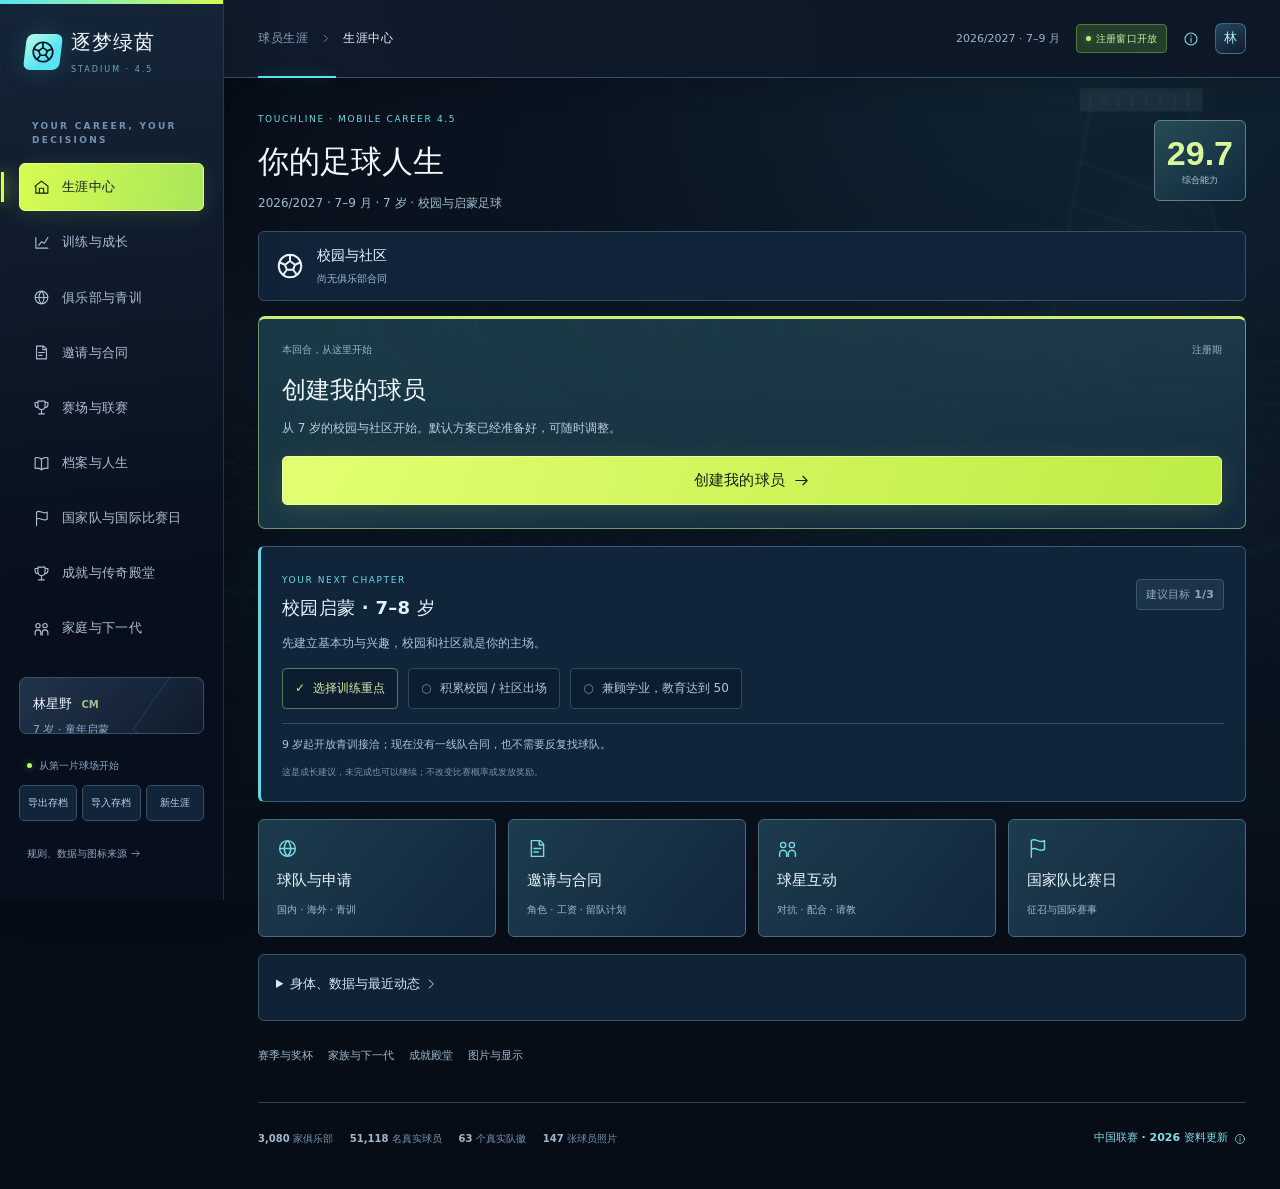
==== commit ed49832e: "Publish 4.5: progressive ageing, injury rehabilitation, assessed renewal, voluntary retirement and l" ====
--- a/index.html
+++ b/index.html
@@ -1,4 +1,4 @@
-<!doctype html><html lang="zh-CN"><head><meta charset="utf-8"><meta name="viewport" content="width=device-width,initial-scale=1,viewport-fit=cover"><meta name="theme-color" content="#07121f"><meta name="apple-mobile-web-app-capable" content="yes"><meta name="apple-mobile-web-app-title" content="逐梦绿茵"><title>逐梦绿茵 4.4 · 俱乐部王朝 · 手机生涯</title><link rel="icon" href="icon-192.png"><link rel="apple-touch-icon" href="apple-touch-icon.png"><link rel="manifest" href="manifest.webmanifest"><style>:root{--bg:#f2f4f1;--card:#fff;--ink:#1f342b;--muted:#7b8a81;--line:#e3e9e2;--green:#193f31;--lime:#cbe483;--soft:#edf3e8;--gold:#bd9859;--red:#be6c62;font-family:Inter,'Segoe UI','Microsoft YaHei',system-ui,sans-serif;font-synthesis:none;color:var(--ink);background:var(--bg)}*{box-sizing:border-box}body{margin:0;font-size:14px}button,input,select{font:inherit}button{cursor:pointer;border:0;transition:.15s}button:disabled{opacity:.4;cursor:not-allowed}button:hover:not(:disabled){filter:brightness(.97)}button:active{transform:translateY(1px)}button,a,input,select{outline-offset:3px}a{color:inherit}h1,h2,h3,p{margin:0}svg{vertical-align:middle}input,select{width:100%;min-width:0;border:1px solid #d7e1d5;background:white;border-radius:8px;padding:11px 12px;color:var(--ink);font-size:13px}select{cursor:pointer}input[type=range]{padding:0;accent-color:var(--green)}label{display:block;font-size:12px;color:#6f8074;margin-bottom:8px}small{font-size:11px}.muted{color:var(--muted)}.good{color:#568a50}.bad{color:#b86860}.mono{font-variant-numeric:tabular-nums;font-family:'Segoe UI',sans-serif}.shell{display:grid;grid-template-columns:224px 1fr;min-height:100vh}.sidebar{width:224px;position:fixed;inset:0 auto 0 0;display:flex;flex-direction:column;padding:29px 19px;background:#153a2d;color:#e7eee5;z-index:30}.brand{display:flex;align-items:center;gap:10px;padding:0 8px;margin-bottom:32px}.brand-icon{display:grid;place-items:center;width:36px;height:36px;background:#cbe483;border-radius:50%;color:#204831;flex-shrink:0}.brand strong{font-size:19px;letter-spacing:1.8px;display:block}.brand small{font-size:9px;letter-spacing:2px;display:block;color:#a9c3ab;margin-top:6px}.side-label{font-size:10px;letter-spacing:2px;color:#71927d;padding:15px 13px}.nav{display:flex;flex-direction:column;gap:5px}.nav button{border-radius:8px;padding:13px;color:#9eb8a6;text-align:left;background:transparent;font-size:13px;display:flex;align-items:center;gap:12px}.nav button.active{background:#cbe483;color:#24472f;font-weight:650}.nav button .notice{margin-left:auto;display:grid;place-items:center;background:#e3f1bd;color:#304a2f;border-radius:5px;width:19px;height:18px;font-size:11px}.side-player{padding:16px 13px;margin-top:24px;border:1px solid #51715e55;border-radius:10px}.side-player strong{font-size:13px;display:block}.side-player small{display:block;font-size:11px;color:#97b39d;margin-top:6px;line-height:1.8}.side-bottom{margin-top:auto;padding-top:24px}.side-status{font-size:10px;color:#8dae94;margin:0 8px 12px;display:flex;align-items:center;gap:7px}.dot{display:inline-block;width:5px;height:5px;background:#a9ca79;border-radius:50%;flex-shrink:0}.side-actions{display:flex;gap:5px}.side-actions button{font-size:10px;padding:9px 4px;flex:1;border:1px solid #52705d55;border-radius:6px;background:#214737;color:#b9ccb8}.side-link{font-size:10px;color:#7d9e85;margin-top:15px;background:none;padding:0 8px}.main{grid-column:2;min-width:0}.topbar{height:78px;display:flex;align-items:center;justify-content:space-between;gap:15px;border-bottom:1px solid var(--line);padding:0 34px;background:#fbfcf9}.top-breadcrumb{font-size:12px;color:var(--muted);display:flex;align-items:center;gap:12px}.top-breadcrumb strong{font-weight:550;color:var(--ink)}.top-actions{display:flex;align-items:center;gap:16px;font-size:11px;color:#71846f}.pill{font-size:10px;border-radius:99px;padding:6px 9px;display:inline-flex;align-items:center;gap:5px;background:#eef4e7;color:#668155;white-space:nowrap}.pill.green{background:#e2efd2;color:#507844}.pill.gold{background:#f8f0df;color:#9e8046}.pill.red{background:#faeae6;color:#ad7466}.top-avatar{width:31px;height:31px;display:grid;place-items:center;border-radius:50%;background:#e6eedd;font-size:13px;font-weight:600;color:#47633e}.mobile-brand{display:none}.page{max-width:1650px;padding:28px 34px 32px;margin:auto}.heading{display:flex;align-items:flex-end;justify-content:space-between;margin-bottom:22px;gap:16px}.eyebrow{font-size:10px;letter-spacing:2px;color:#8c9b86;margin-bottom:8px;text-transform:uppercase}.heading h1{font-size:25px;letter-spacing:.7px;font-weight:650}.heading p{font-size:12px;line-height:1.8;margin-top:8px;color:var(--muted)}.btn{background:var(--green);color:#fff;display:inline-flex;align-items:center;justify-content:center;gap:8px;min-height:39px;padding:11px 15px;font-size:12px;border-radius:8px;font-weight:550;white-space:nowrap}.btn.lime{background:var(--lime);color:#26472f}.btn.outline{background:#fff;border:1px solid var(--line);color:#3e5947}.btn.ghost{background:#ffffff0b;border:1px solid #ffffff30;color:#c8dcc7}.btn.small{font-size:11px;min-height:32px;padding:8px 11px}.btn.danger{background:#f8ece8;color:#a96559;border:1px solid #efd8d1}.textbtn{padding:0;background:none;color:#6e8564;font-size:11px;display:inline-flex;gap:6px;align-items:center}.grid{display:grid;grid-template-columns:minmax(0,1fr) 305px;gap:21px}.stack{display:flex;flex-direction:column;gap:20px}.card{background:white;border:1px solid var(--line);border-radius:14px;padding:21px}.section-head{display:flex;justify-content:space-between;align-items:center;gap:12px;margin-bottom:17px}.section-head h2,.section-head h3{font-size:14px;font-weight:650}.section-head span{font-size:11px;color:var(--muted)}.career-hero{background:#1b4735;color:#fff;padding:29px;border-radius:16px;position:relative;overflow:hidden;min-height:213px}.career-hero:after{content:'';position:absolute;right:-15px;top:-32px;width:310px;height:310px;border:1px solid #c3e7a51f;transform:rotate(-18deg);background:repeating-linear-gradient(90deg,transparent 0 55px,#a5c8870b 56px 110px)}.career-hero .hero-pitch{position:absolute;right:24px;top:25px;width:220px;height:160px;opacity:.2}.career-hero .hero-content{position:relative;z-index:2;max-width:75%}.career-hero .eyebrow{color:#b7d293;font-size:10px}.career-hero h2{font-size:29px;font-weight:550;line-height:1.55;letter-spacing:1px;margin:14px 0 9px}.career-hero p{font-size:12px;line-height:1.9;color:#b3cdb9;max-width:490px}.hero-actions{display:flex;align-items:center;gap:14px;margin-top:21px}.hero-actions small{font-size:10px;color:#9fbea6;line-height:1.8}.hero-number{position:absolute;right:35px;bottom:5px;font:italic 126px Georgia;color:#bada8e13;z-index:1}.phase-track{display:grid;grid-template-columns:repeat(4,1fr);gap:8px;background:white;border:1px solid var(--line);padding:17px;border-radius:12px}.phase-step{padding:9px 12px;border-radius:8px;position:relative;background:#f7f9f4}.phase-step.active{background:#e8f1db}.phase-step strong{font-size:11px;display:block;color:#85927c;font-weight:500}.phase-step.active strong{color:#3c6639}.phase-step small{font-size:10px;color:#a0ac96;display:block;margin-top:6px}.phase-step.active:before{content:'';position:absolute;top:10px;right:10px;width:5px;height:5px;border-radius:50%;background:#70964e}.metrics{display:grid;grid-template-columns:repeat(4,1fr);gap:12px}.metric{background:white;border:1px solid var(--line);border-radius:11px;padding:17px}.metric small{font-size:10px;color:#8c9a84;display:block}.metric b{display:block;font-size:25px;font-weight:500;font-variant-numeric:tabular-nums;line-height:1.1;margin:11px 0 9px;letter-spacing:-.7px}.metric p{font-size:10px;color:#92a182;line-height:1.7}.columns-2{display:grid;grid-template-columns:1fr 1fr;gap:19px}.choice-list{display:flex;flex-direction:column;gap:8px}.plan-choice{border:1px solid var(--line);background:#fff;border-radius:9px;padding:12px;display:flex;align-items:center;text-align:left;gap:10px;color:#547049;font-size:12px}.plan-choice strong{font-size:12px;font-weight:550;display:block}.plan-choice small{display:block;font-size:10px;color:#92a181;margin-top:5px}.plan-choice.selected{border-color:#8eac71;background:#f3f7ed}.radio{margin-left:auto;width:12px;height:12px;border:1px solid #ccd9bf;border-radius:50%;flex-shrink:0}.selected .radio{border:4px solid #456f3b;background:#fff}.plan-row{display:grid;grid-template-columns:1fr 1fr;gap:14px;margin-top:16px}.hint{font-size:11px;line-height:1.9;color:#8a9982;margin-top:13px}.risk-strip{display:flex;align-items:center;justify-content:space-between;font-size:11px;color:#839374;padding:12px 0;border-top:1px solid var(--line);margin-top:15px;gap:12px}.profile{background:white;border:1px solid var(--line);border-radius:14px;overflow:hidden}.passport-head{background:#eaf0e1;padding:20px;min-height:105px;position:relative;overflow:hidden}.passport-head .rating-number{font-size:42px;font-weight:450;letter-spacing:-2px;color:#31582d}.passport-head .rating-number small{font-size:10px;letter-spacing:0;color:#92a178;margin-left:7px}.shirt{position:absolute;right:17px;top:10px;width:90px;height:110px}.passport-body{padding:22px}.passport-name{font-size:19px;font-weight:650;letter-spacing:1px;margin-bottom:7px}.passport-sub{font-size:11px;color:#8d9a81;line-height:1.9}.divider{height:1px;background:var(--line);margin:17px 0}.profile-club{display:flex;align-items:center;gap:11px}.crest{object-fit:contain;flex-shrink:0;filter:drop-shadow(0 1px 1px #223a1711)}.crest-fallback{width:36px;height:40px;display:grid;place-items:center;flex-shrink:0;color:#92a07e;background:#f0f4e9;border:1px dashed #d5dfc9;border-radius:7px;font-size:9px;text-align:center;line-height:1.4}.club-title strong{font-size:12px;display:block;line-height:1.8}.club-title small{display:block;font-size:10px;color:#9aa68d;margin-top:4px;line-height:1.7}.profile-line{display:flex;justify-content:space-between;gap:10px;font-size:11px;margin:12px 0}.profile-line span:first-child{color:#8c9c80}.statbar{margin:12px 0}.barlabel{display:flex;justify-content:space-between;font-size:11px;margin-bottom:7px}.bar{height:4px;background:#edf1e8;border-radius:5px;overflow:hidden}.bar i{display:block;background:#8ba96a;height:100%;border-radius:5px}.body-mini{display:flex;gap:5px}.body-mini>div{flex:1;text-align:center;border-right:1px solid var(--line)}.body-mini>div:last-child{border:0}.body-mini b{font-size:21px;font-weight:500;display:block;letter-spacing:-.5px}.body-mini b small{font-size:10px;color:#8d9d80;font-weight:400;letter-spacing:0}.body-mini span{display:block;font-size:10px;color:#9aa98c;margin-top:5px}.note-card{background:#eaf0df;border:1px solid #dce6cc;border-radius:13px;padding:20px}.note-card h3{font-size:13px;margin-bottom:10px}.note-card p{font-size:11px;line-height:1.9;color:#7b8d68}.agenda{display:flex;align-items:flex-start;gap:12px;padding:13px 0;border-bottom:1px solid #edf1e7}.agenda:last-child{border-bottom:0;padding-bottom:0}.agenda-icon{width:29px;height:29px;border-radius:8px;background:#eff4e6;color:#83a264;display:grid;place-items:center;flex-shrink:0}.agenda strong{font-size:12px;font-weight:550;display:block;line-height:1.6}.agenda p{font-size:11px;line-height:1.9;color:#929e88;margin-top:4px}.agenda .stamp{font-size:10px;color:#a0aa93;margin-left:auto;white-space:nowrap;padding-top:3px}.next-stage{display:flex;align-items:center;justify-content:space-between;gap:15px;background:#e5efd7;border:1px solid #d8e5c8;border-radius:11px;padding:17px 19px}.next-stage strong{display:block;font-size:13px}.next-stage small{display:block;font-size:10px;color:#839a6c;margin-top:6px;line-height:1.8}.badge{font-size:10px;padding:4px 7px;border-radius:4px;display:inline-block;background:#edf3e4;color:#78915e;white-space:nowrap}.badge.real{background:#e7eef8;color:#70879d}.toolbar{display:flex;gap:10px;margin:18px 0;flex-wrap:wrap}.toolbar .search{flex:1;min-width:220px;position:relative}.search>svg{position:absolute;left:13px;top:13px;color:#9bad8c}.search input{padding-left:40px}.toolbar select{width:160px}.tabs{display:flex;gap:4px;padding:4px;border-radius:9px;background:#e5ebde;width:max-content;margin-bottom:20px}.tabs button{background:none;padding:10px 18px;font-size:12px;color:#8b9c78;border-radius:6px}.tabs .active{background:#fff;color:#456d37;box-shadow:0 1px 4px #27401810}.data-note{font-size:11px;line-height:1.9;color:#81936e;background:#eaf1df;border:1px solid #dce6ce;border-radius:9px;padding:13px 16px;margin-bottom:18px}.table-wrap{overflow:auto;border:1px solid var(--line);border-radius:11px;background:#fff}table{width:100%;border-collapse:collapse;white-space:nowrap;font-size:12px}th{font-size:10px;font-weight:500;color:#91a082;text-align:left;padding:14px;background:#f8faf4;border-bottom:1px solid var(--line)}td{padding:14px;border-bottom:1px solid #edf1e8}tbody tr:hover{background:#fbfcf7}tr:last-child td{border-bottom:0}.table-club{display:flex;align-items:center;gap:10px}.table-club strong{font-size:12px;display:block;font-weight:550;line-height:1.7}.table-club small{display:block;font-size:10px;color:#9aa78c;margin-top:3px}.table-score{display:inline-grid;place-items:center;min-width:29px;height:27px;padding:0 7px;border-radius:5px;background:#e8f0dc;color:#55733a;font-size:12px;font-weight:650}.pager{display:flex;justify-content:space-between;align-items:center;font-size:11px;color:#8d9e7c;margin-top:16px;gap:10px}.actions{display:flex;gap:8px;flex-wrap:wrap}.row-emphasis{background:#edf4e2}.offer-grid{display:grid;grid-template-columns:repeat(2,1fr);gap:16px}.offer{background:#fff;border:1px solid var(--line);border-radius:13px;padding:21px}.offer-title{display:flex;gap:11px;align-items:center;margin-bottom:19px}.offer-title strong{font-size:14px;display:block}.offer-title small{font-size:11px;color:#91a27e;margin-top:6px;display:block}.detail-grid{display:grid;grid-template-columns:1fr 1fr;gap:10px;margin:18px 0}.detail-grid>div{background:#f2f6ec;border-radius:8px;padding:14px;font-size:13px;line-height:1.8;min-width:0}.detail-grid small{display:block;font-size:10px;color:#97a784;margin-bottom:5px}.full-width{grid-column:1/-1}.contract-hero{background:#1f4938;border-radius:14px;padding:26px;color:#e7f0df;margin-bottom:22px}.contract-hero .offer-title{margin-bottom:0}.contract-hero .offer-title small{color:#a8c093}.contract-hero .detail-grid>div{background:#ffffff0b;border:1px solid #ffffff12;color:#dcebc9}.contract-hero .detail-grid small{color:#9fbb8a}.contract-hero .detail-grid{grid-template-columns:repeat(4,1fr);gap:12px;margin-bottom:0}.empty{text-align:center;font-size:12px;color:#94a583;line-height:2.2;padding:40px 20px}.agent-grid{display:grid;grid-template-columns:repeat(3,1fr);gap:14px}.agent-card{background:white;border:1px solid var(--line);border-radius:12px;padding:20px}.agent-card strong{display:block;font-size:13px;margin:13px 0 8px}.agent-card p{font-size:11px;line-height:1.9;color:#8a9e76}.agent-card .btn{width:100%;margin-top:17px}.form-grid{display:grid;grid-template-columns:1fr 1fr;gap:17px}.form-grid .full{grid-column:1/-1}.settings-box{padding:18px;background:#ecf2e2;border:1px solid #dce7cb;border-radius:10px}.settings-box h3{font-size:13px;margin-bottom:15px}.settings-box p{font-size:11px;line-height:1.9;color:#8a9f73;margin-top:10px}.grow-chart{height:180px;position:relative;margin:18px 0 5px}.grow-chart svg{width:100%;height:100%;overflow:visible}.chart-labels{display:flex;justify-content:space-between;font-size:10px;color:#98a78a;margin:10px 0 16px}.growth-stats{display:grid;grid-template-columns:repeat(3,1fr);gap:10px}.growth-stats>div{border:1px solid var(--line);border-radius:9px;padding:15px}.growth-stats b{display:block;font-size:24px;font-weight:450;margin-bottom:6px}.growth-stats small{font-size:10px;color:#91a47c}.training-grid{display:grid;grid-template-columns:repeat(3,1fr);gap:9px}.training-grid .plan-choice{padding:14px 10px;min-height:65px}.training-grid .plan-choice strong{font-size:11px}.training-grid .plan-choice small{font-size:9px}.attribute-grid{display:grid;grid-template-columns:1fr 1fr;gap:0 24px}.fitness-state{display:flex;align-items:center;gap:13px;background:#f4f7ee;border-radius:10px;padding:17px;margin-bottom:19px}.fitness-state strong{display:block;font-size:13px}.fitness-state small{font-size:11px;color:#93a47e;margin-top:5px;display:block;line-height:1.8}.route-grid{display:grid;grid-template-columns:repeat(3,1fr);gap:16px}.route-card{background:white;border:1px solid var(--line);border-radius:12px;padding:23px;display:flex;flex-direction:column;gap:15px}.route-card.active{background:#eff5e6;border-color:#8baa6b}.route-card h3{font-size:14px}.route-card p{font-size:12px;line-height:2;color:#92a17f}.route-card .btn{margin-top:auto}.stage-list{display:flex;flex-wrap:wrap;gap:7px;margin-bottom:20px}.stage-tag{font-size:10px;padding:8px 11px;border-radius:6px;background:#e9eee2;color:#94a383}.stage-tag.current{background:#264f36;color:#d7e7b3}.journal{display:flex;align-items:flex-start;gap:12px;padding:16px 0;border-bottom:1px solid #e9eee1}.journal:last-child{border:0}.journal-time{min-width:51px;font-size:10px;color:#99a98a;line-height:1.9}.journal-content strong{font-size:12px;font-weight:550}.journal-content p{font-size:11px;color:#8b9e78;line-height:1.9;margin-top:5px}.journal-content small{font-size:10px;color:#b0bb9f;display:block;margin-top:6px}.journal .result-dot{width:6px;height:6px;border-radius:50%;background:#8aaa71;margin-top:5px;flex-shrink:0}.journal .result-dot.failure{background:#c18c7b}.trophy-grid{display:grid;grid-template-columns:repeat(3,1fr);gap:13px}.trophy{padding:20px;border-radius:12px;border:1px solid #e0e7d2;background:#fff;text-align:center}.trophy h3{font-size:12px;margin:14px 0 9px}.trophy p{font-size:10px;color:#9baa88;line-height:1.8}.roster{display:grid;grid-template-columns:1fr 1fr;gap:9px}.roster-player{border:1px solid var(--line);border-radius:8px;padding:13px;font-size:12px;background:#fff}.roster-player small{font-size:10px;color:#9eaf8b;display:block;margin-top:7px}.match-score{background:#1a4735;color:#d7e9c8;border-radius:12px;position:relative;overflow:hidden;padding:24px;margin-bottom:22px}.pitch-lines{position:absolute;inset:12px;border:1px solid #ffffff20}.pitch-lines:before{content:'';position:absolute;width:65px;height:65px;border:1px solid #ffffff20;border-radius:50%;left:calc(50% - 32px);top:calc(50% - 32px)}.pitch-lines:after{content:'';position:absolute;top:0;bottom:0;left:50%;border-left:1px solid #ffffff20}.score-display{position:relative;display:flex;align-items:center;justify-content:space-between;gap:15px;text-align:center;z-index:1}.score-display .team{flex:1;font-size:11px;line-height:1.8}.score-display .team img{display:block;margin:0 auto 9px}.score-display .score{font-size:42px;letter-spacing:7px;font-weight:400;font-family:Georgia,serif;white-space:nowrap}.event-meta{display:flex;gap:8px;margin-bottom:16px}.event-text{font-size:14px;line-height:2;color:#7f946e;margin-bottom:22px}.event-choices{display:flex;flex-direction:column;gap:12px}.event-choice{display:grid;grid-template-columns:28px 1fr 60px;align-items:start;gap:12px;text-align:left;padding:18px;border:1px solid #dce6d2;background:#fff;border-radius:12px;color:var(--ink)}.event-choice:hover{background:#f3f8eb;border-color:#91ae70}.choice-letter{font-size:23px;font-family:Georgia,serif;color:#b2c099;line-height:1.2}.event-choice strong{display:block;font-size:13px;font-weight:600;margin-top:3px}.event-choice small{display:block;font-size:11px;line-height:1.8;margin-top:8px}.choice-prob{text-align:right;font-size:21px;color:#5f834b;font-weight:500}.choice-prob small{font-size:9px;color:#a0b18a;margin-top:3px;line-height:1.5}.effects{display:flex;gap:6px;flex-wrap:wrap;margin-top:15px}.effects span{font-size:11px;padding:6px 9px;border-radius:6px;background:#e5efd7;color:#5e7c47}.effects span.minus{background:#f5e9e1;color:#ae8067}.outcome-card{text-align:center;padding:17px 0}.outcome-badge{width:63px;height:63px;margin:0 auto 20px;display:grid;place-items:center;border-radius:50%;background:#e5efd6;color:#779754}.outcome-badge.failure{background:#f3e6de;color:#be8d77}.outcome-card h2{font-size:24px;font-weight:550;margin-bottom:12px}.outcome-card p{font-size:14px;line-height:2;color:#8ca078}.outcome-card .effects{justify-content:center}.roll-note{background:#eff4e6;border:1px solid #dfe8d0;padding:13px;border-radius:8px;font-size:11px;line-height:1.9;color:#94a77d;margin-top:22px}.progress-dots{display:flex;gap:6px;justify-content:center;margin-top:15px}.progress-dots i{width:30px;height:3px;background:#ffffff25}.progress-dots i.done{background:#c6dc84}.result-hero{text-align:center;margin:10px 0 24px}.result-hero h2{font-size:24px;font-weight:550;line-height:1.7;margin:12px 0}.result-hero p{font-size:12px;color:#91a47a;line-height:1.9}.result-metrics{display:grid;grid-template-columns:repeat(4,1fr);gap:9px}.result-metrics>div{background:#eaf2df;border-radius:9px;padding:17px 8px;text-align:center}.result-metrics b{display:block;font-size:27px;font-weight:500;margin-bottom:7px}.result-metrics small{font-size:10px;color:#90a276}.overlay{position:fixed;inset:0;display:grid;place-items:center;background:#112e236e;backdrop-filter:blur(6px);z-index:100;padding:24px}.modal{background:#f5f7ef;border:1px solid #e0e8d3;border-radius:19px;padding:29px;width:min(660px,100%);max-height:90vh;overflow:auto;box-shadow:0 24px 100px #12352140}.modal.wide{width:min(920px,100%)}.modal-head{display:flex;justify-content:space-between;align-items:flex-start;gap:16px;margin-bottom:22px}.modal-head h2{font-size:22px;font-weight:600;line-height:1.5}.modal-head p{font-size:12px;line-height:1.9;color:#95a67f;margin-top:7px}.modal-close{width:27px;height:27px;display:grid;place-items:center;background:#e8eedd;border-radius:50%;color:#95a57d;flex-shrink:0}.modal-actions{display:flex;justify-content:flex-end;gap:9px;margin-top:24px;flex-wrap:wrap}.modal-section{padding:20px 0;border-top:1px solid #e3ead8;margin-top:20px}.modal-section h3{font-size:13px;margin-bottom:15px}.banner-note{padding:14px;background:#edf3e2;border:1px solid #dce6ce;border-radius:9px;margin:15px 0;font-size:12px;line-height:1.9;color:#8da171}.footer{display:flex;justify-content:space-between;align-items:center;gap:16px;margin-top:28px;padding-top:18px;border-top:1px solid var(--line);font-size:10px;color:#9aa98a;line-height:1.9}.footer strong{font-weight:600;color:#71845d}.footer-items{display:flex;gap:17px}.mobile-nav{display:none}.file-input{display:none}#toast{position:fixed;bottom:25px;left:50%;transform:translate(-50%,15px);opacity:0;pointer-events:none;background:#204d35;color:#e4efcc;box-shadow:0 10px 30px #244b211f;border:1px solid #789c5b;border-radius:10px;padding:14px 20px;max-width:90vw;font-size:12px;line-height:1.8;z-index:200;transition:.2s}#toast.visible{opacity:1;transform:translate(-50%,0)}.playtime{display:flex;gap:4px;align-items:end;height:38px}.playtime i{width:7px;border-radius:2px;background:#a6c17c}.ended{background:#214b36;color:#ecf4df;border-radius:16px;padding:35px;margin-bottom:22px}.ended h2{font-size:28px;font-weight:550;line-height:1.6;margin:15px 0}.ended p{font-size:13px;line-height:2;color:#b3c99c}.source-list{font-size:12px;line-height:2.2;color:#8a9f75}.source-list a{text-underline-offset:3px}.source-list p+p{margin-top:15px}.loyalty-track{height:5px;background:#4f705044;border-radius:6px;margin:18px 0 9px;overflow:hidden}.loyalty-track i{display:block;height:100%;background:#c2d98a}.career-route{display:flex;gap:10px;align-items:center;border-bottom:1px solid #edf1e5;padding:14px 0}.career-route:last-child{border:0}.career-route .move-arrow{color:#acc298}.career-route small{display:block;font-size:10px;color:#9caa8d;line-height:1.9;margin-top:5px}.career-route strong{font-size:12px;font-weight:550}.log-tags{display:flex;gap:7px;flex-wrap:wrap;margin-bottom:15px}.log-tags button{padding:7px 10px;border-radius:6px;font-size:10px;background:#ebf0e2;color:#8fa27b}.log-tags button.active{background:#365c39;color:#deedc7}
+<!doctype html><html lang="zh-CN"><head><meta charset="utf-8"><meta name="viewport" content="width=device-width,initial-scale=1,viewport-fit=cover"><meta name="theme-color" content="#07121f"><meta name="apple-mobile-web-app-capable" content="yes"><meta name="apple-mobile-web-app-title" content="逐梦绿茵"><title>逐梦绿茵 4.5 · 俱乐部王朝 · 手机生涯</title><link rel="icon" href="icon-192.png"><link rel="apple-touch-icon" href="apple-touch-icon.png"><link rel="manifest" href="manifest.webmanifest"><style>:root{--bg:#f2f4f1;--card:#fff;--ink:#1f342b;--muted:#7b8a81;--line:#e3e9e2;--green:#193f31;--lime:#cbe483;--soft:#edf3e8;--gold:#bd9859;--red:#be6c62;font-family:Inter,'Segoe UI','Microsoft YaHei',system-ui,sans-serif;font-synthesis:none;color:var(--ink);background:var(--bg)}*{box-sizing:border-box}body{margin:0;font-size:14px}button,input,select{font:inherit}button{cursor:pointer;border:0;transition:.15s}button:disabled{opacity:.4;cursor:not-allowed}button:hover:not(:disabled){filter:brightness(.97)}button:active{transform:translateY(1px)}button,a,input,select{outline-offset:3px}a{color:inherit}h1,h2,h3,p{margin:0}svg{vertical-align:middle}input,select{width:100%;min-width:0;border:1px solid #d7e1d5;background:white;border-radius:8px;padding:11px 12px;color:var(--ink);font-size:13px}select{cursor:pointer}input[type=range]{padding:0;accent-color:var(--green)}label{display:block;font-size:12px;color:#6f8074;margin-bottom:8px}small{font-size:11px}.muted{color:var(--muted)}.good{color:#568a50}.bad{color:#b86860}.mono{font-variant-numeric:tabular-nums;font-family:'Segoe UI',sans-serif}.shell{display:grid;grid-template-columns:224px 1fr;min-height:100vh}.sidebar{width:224px;position:fixed;inset:0 auto 0 0;display:flex;flex-direction:column;padding:29px 19px;background:#153a2d;color:#e7eee5;z-index:30}.brand{display:flex;align-items:center;gap:10px;padding:0 8px;margin-bottom:32px}.brand-icon{display:grid;place-items:center;width:36px;height:36px;background:#cbe483;border-radius:50%;color:#204831;flex-shrink:0}.brand strong{font-size:19px;letter-spacing:1.8px;display:block}.brand small{font-size:9px;letter-spacing:2px;display:block;color:#a9c3ab;margin-top:6px}.side-label{font-size:10px;letter-spacing:2px;color:#71927d;padding:15px 13px}.nav{display:flex;flex-direction:column;gap:5px}.nav button{border-radius:8px;padding:13px;color:#9eb8a6;text-align:left;background:transparent;font-size:13px;display:flex;align-items:center;gap:12px}.nav button.active{background:#cbe483;color:#24472f;font-weight:650}.nav button .notice{margin-left:auto;display:grid;place-items:center;background:#e3f1bd;color:#304a2f;border-radius:5px;width:19px;height:18px;font-size:11px}.side-player{padding:16px 13px;margin-top:24px;border:1px solid #51715e55;border-radius:10px}.side-player strong{font-size:13px;display:block}.side-player small{display:block;font-size:11px;color:#97b39d;margin-top:6px;line-height:1.8}.side-bottom{margin-top:auto;padding-top:24px}.side-status{font-size:10px;color:#8dae94;margin:0 8px 12px;display:flex;align-items:center;gap:7px}.dot{display:inline-block;width:5px;height:5px;background:#a9ca79;border-radius:50%;flex-shrink:0}.side-actions{display:flex;gap:5px}.side-actions button{font-size:10px;padding:9px 4px;flex:1;border:1px solid #52705d55;border-radius:6px;background:#214737;color:#b9ccb8}.side-link{font-size:10px;color:#7d9e85;margin-top:15px;background:none;padding:0 8px}.main{grid-column:2;min-width:0}.topbar{height:78px;display:flex;align-items:center;justify-content:space-between;gap:15px;border-bottom:1px solid var(--line);padding:0 34px;background:#fbfcf9}.top-breadcrumb{font-size:12px;color:var(--muted);display:flex;align-items:center;gap:12px}.top-breadcrumb strong{font-weight:550;color:var(--ink)}.top-actions{display:flex;align-items:center;gap:16px;font-size:11px;color:#71846f}.pill{font-size:10px;border-radius:99px;padding:6px 9px;display:inline-flex;align-items:center;gap:5px;background:#eef4e7;color:#668155;white-space:nowrap}.pill.green{background:#e2efd2;color:#507844}.pill.gold{background:#f8f0df;color:#9e8046}.pill.red{background:#faeae6;color:#ad7466}.top-avatar{width:31px;height:31px;display:grid;place-items:center;border-radius:50%;background:#e6eedd;font-size:13px;font-weight:600;color:#47633e}.mobile-brand{display:none}.page{max-width:1650px;padding:28px 34px 32px;margin:auto}.heading{display:flex;align-items:flex-end;justify-content:space-between;margin-bottom:22px;gap:16px}.eyebrow{font-size:10px;letter-spacing:2px;color:#8c9b86;margin-bottom:8px;text-transform:uppercase}.heading h1{font-size:25px;letter-spacing:.7px;font-weight:650}.heading p{font-size:12px;line-height:1.8;margin-top:8px;color:var(--muted)}.btn{background:var(--green);color:#fff;display:inline-flex;align-items:center;justify-content:center;gap:8px;min-height:39px;padding:11px 15px;font-size:12px;border-radius:8px;font-weight:550;white-space:nowrap}.btn.lime{background:var(--lime);color:#26472f}.btn.outline{background:#fff;border:1px solid var(--line);color:#3e5947}.btn.ghost{background:#ffffff0b;border:1px solid #ffffff30;color:#c8dcc7}.btn.small{font-size:11px;min-height:32px;padding:8px 11px}.btn.danger{background:#f8ece8;color:#a96559;border:1px solid #efd8d1}.textbtn{padding:0;background:none;color:#6e8564;font-size:11px;display:inline-flex;gap:6px;align-items:center}.grid{display:grid;grid-template-columns:minmax(0,1fr) 305px;gap:21px}.stack{display:flex;flex-direction:column;gap:20px}.card{background:white;border:1px solid var(--line);border-radius:14px;padding:21px}.section-head{display:flex;justify-content:space-between;align-items:center;gap:12px;margin-bottom:17px}.section-head h2,.section-head h3{font-size:14px;font-weight:650}.section-head span{font-size:11px;color:var(--muted)}.career-hero{background:#1b4735;color:#fff;padding:29px;border-radius:16px;position:relative;overflow:hidden;min-height:213px}.career-hero:after{content:'';position:absolute;right:-15px;top:-32px;width:310px;height:310px;border:1px solid #c3e7a51f;transform:rotate(-18deg);background:repeating-linear-gradient(90deg,transparent 0 55px,#a5c8870b 56px 110px)}.career-hero .hero-pitch{position:absolute;right:24px;top:25px;width:220px;height:160px;opacity:.2}.career-hero .hero-content{position:relative;z-index:2;max-width:75%}.career-hero .eyebrow{color:#b7d293;font-size:10px}.career-hero h2{font-size:29px;font-weight:550;line-height:1.55;letter-spacing:1px;margin:14px 0 9px}.career-hero p{font-size:12px;line-height:1.9;color:#b3cdb9;max-width:490px}.hero-actions{display:flex;align-items:center;gap:14px;margin-top:21px}.hero-actions small{font-size:10px;color:#9fbea6;line-height:1.8}.hero-number{position:absolute;right:35px;bottom:5px;font:italic 126px Georgia;color:#bada8e13;z-index:1}.phase-track{display:grid;grid-template-columns:repeat(4,1fr);gap:8px;background:white;border:1px solid var(--line);padding:17px;border-radius:12px}.phase-step{padding:9px 12px;border-radius:8px;position:relative;background:#f7f9f4}.phase-step.active{background:#e8f1db}.phase-step strong{font-size:11px;display:block;color:#85927c;font-weight:500}.phase-step.active strong{color:#3c6639}.phase-step small{font-size:10px;color:#a0ac96;display:block;margin-top:6px}.phase-step.active:before{content:'';position:absolute;top:10px;right:10px;width:5px;height:5px;border-radius:50%;background:#70964e}.metrics{display:grid;grid-template-columns:repeat(4,1fr);gap:12px}.metric{background:white;border:1px solid var(--line);border-radius:11px;padding:17px}.metric small{font-size:10px;color:#8c9a84;display:block}.metric b{display:block;font-size:25px;font-weight:500;font-variant-numeric:tabular-nums;line-height:1.1;margin:11px 0 9px;letter-spacing:-.7px}.metric p{font-size:10px;color:#92a182;line-height:1.7}.columns-2{display:grid;grid-template-columns:1fr 1fr;gap:19px}.choice-list{display:flex;flex-direction:column;gap:8px}.plan-choice{border:1px solid var(--line);background:#fff;border-radius:9px;padding:12px;display:flex;align-items:center;text-align:left;gap:10px;color:#547049;font-size:12px}.plan-choice strong{font-size:12px;font-weight:550;display:block}.plan-choice small{display:block;font-size:10px;color:#92a181;margin-top:5px}.plan-choice.selected{border-color:#8eac71;background:#f3f7ed}.radio{margin-left:auto;width:12px;height:12px;border:1px solid #ccd9bf;border-radius:50%;flex-shrink:0}.selected .radio{border:4px solid #456f3b;background:#fff}.plan-row{display:grid;grid-template-columns:1fr 1fr;gap:14px;margin-top:16px}.hint{font-size:11px;line-height:1.9;color:#8a9982;margin-top:13px}.risk-strip{display:flex;align-items:center;justify-content:space-between;font-size:11px;color:#839374;padding:12px 0;border-top:1px solid var(--line);margin-top:15px;gap:12px}.profile{background:white;border:1px solid var(--line);border-radius:14px;overflow:hidden}.passport-head{background:#eaf0e1;padding:20px;min-height:105px;position:relative;overflow:hidden}.passport-head .rating-number{font-size:42px;font-weight:450;letter-spacing:-2px;color:#31582d}.passport-head .rating-number small{font-size:10px;letter-spacing:0;color:#92a178;margin-left:7px}.shirt{position:absolute;right:17px;top:10px;width:90px;height:110px}.passport-body{padding:22px}.passport-name{font-size:19px;font-weight:650;letter-spacing:1px;margin-bottom:7px}.passport-sub{font-size:11px;color:#8d9a81;line-height:1.9}.divider{height:1px;background:var(--line);margin:17px 0}.profile-club{display:flex;align-items:center;gap:11px}.crest{object-fit:contain;flex-shrink:0;filter:drop-shadow(0 1px 1px #223a1711)}.crest-fallback{width:36px;height:40px;display:grid;place-items:center;flex-shrink:0;color:#92a07e;background:#f0f4e9;border:1px dashed #d5dfc9;border-radius:7px;font-size:9px;text-align:center;line-height:1.4}.club-title strong{font-size:12px;display:block;line-height:1.8}.club-title small{display:block;font-size:10px;color:#9aa68d;margin-top:4px;line-height:1.7}.profile-line{display:flex;justify-content:space-between;gap:10px;font-size:11px;margin:12px 0}.profile-line span:first-child{color:#8c9c80}.statbar{margin:12px 0}.barlabel{display:flex;justify-content:space-between;font-size:11px;margin-bottom:7px}.bar{height:4px;background:#edf1e8;border-radius:5px;overflow:hidden}.bar i{display:block;background:#8ba96a;height:100%;border-radius:5px}.body-mini{display:flex;gap:5px}.body-mini>div{flex:1;text-align:center;border-right:1px solid var(--line)}.body-mini>div:last-child{border:0}.body-mini b{font-size:21px;font-weight:500;display:block;letter-spacing:-.5px}.body-mini b small{font-size:10px;color:#8d9d80;font-weight:400;letter-spacing:0}.body-mini span{display:block;font-size:10px;color:#9aa98c;margin-top:5px}.note-card{background:#eaf0df;border:1px solid #dce6cc;border-radius:13px;padding:20px}.note-card h3{font-size:13px;margin-bottom:10px}.note-card p{font-size:11px;line-height:1.9;color:#7b8d68}.agenda{display:flex;align-items:flex-start;gap:12px;padding:13px 0;border-bottom:1px solid #edf1e7}.agenda:last-child{border-bottom:0;padding-bottom:0}.agenda-icon{width:29px;height:29px;border-radius:8px;background:#eff4e6;color:#83a264;display:grid;place-items:center;flex-shrink:0}.agenda strong{font-size:12px;font-weight:550;display:block;line-height:1.6}.agenda p{font-size:11px;line-height:1.9;color:#929e88;margin-top:4px}.agenda .stamp{font-size:10px;color:#a0aa93;margin-left:auto;white-space:nowrap;padding-top:3px}.next-stage{display:flex;align-items:center;justify-content:space-between;gap:15px;background:#e5efd7;border:1px solid #d8e5c8;border-radius:11px;padding:17px 19px}.next-stage strong{display:block;font-size:13px}.next-stage small{display:block;font-size:10px;color:#839a6c;margin-top:6px;line-height:1.8}.badge{font-size:10px;padding:4px 7px;border-radius:4px;display:inline-block;background:#edf3e4;color:#78915e;white-space:nowrap}.badge.real{background:#e7eef8;color:#70879d}.toolbar{display:flex;gap:10px;margin:18px 0;flex-wrap:wrap}.toolbar .search{flex:1;min-width:220px;position:relative}.search>svg{position:absolute;left:13px;top:13px;color:#9bad8c}.search input{padding-left:40px}.toolbar select{width:160px}.tabs{display:flex;gap:4px;padding:4px;border-radius:9px;background:#e5ebde;width:max-content;margin-bottom:20px}.tabs button{background:none;padding:10px 18px;font-size:12px;color:#8b9c78;border-radius:6px}.tabs .active{background:#fff;color:#456d37;box-shadow:0 1px 4px #27401810}.data-note{font-size:11px;line-height:1.9;color:#81936e;background:#eaf1df;border:1px solid #dce6ce;border-radius:9px;padding:13px 16px;margin-bottom:18px}.table-wrap{overflow:auto;border:1px solid var(--line);border-radius:11px;background:#fff}table{width:100%;border-collapse:collapse;white-space:nowrap;font-size:12px}th{font-size:10px;font-weight:500;color:#91a082;text-align:left;padding:14px;background:#f8faf4;border-bottom:1px solid var(--line)}td{padding:14px;border-bottom:1px solid #edf1e8}tbody tr:hover{background:#fbfcf7}tr:last-child td{border-bottom:0}.table-club{display:flex;align-items:center;gap:10px}.table-club strong{font-size:12px;display:block;font-weight:550;line-height:1.7}.table-club small{display:block;font-size:10px;color:#9aa78c;margin-top:3px}.table-score{display:inline-grid;place-items:center;min-width:29px;height:27px;padding:0 7px;border-radius:5px;background:#e8f0dc;color:#55733a;font-size:12px;font-weight:650}.pager{display:flex;justify-content:space-between;align-items:center;font-size:11px;color:#8d9e7c;margin-top:16px;gap:10px}.actions{display:flex;gap:8px;flex-wrap:wrap}.row-emphasis{background:#edf4e2}.offer-grid{display:grid;grid-template-columns:repeat(2,1fr);gap:16px}.offer{background:#fff;border:1px solid var(--line);border-radius:13px;padding:21px}.offer-title{display:flex;gap:11px;align-items:center;margin-bottom:19px}.offer-title strong{font-size:14px;display:block}.offer-title small{font-size:11px;color:#91a27e;margin-top:6px;display:block}.detail-grid{display:grid;grid-template-columns:1fr 1fr;gap:10px;margin:18px 0}.detail-grid>div{background:#f2f6ec;border-radius:8px;padding:14px;font-size:13px;line-height:1.8;min-width:0}.detail-grid small{display:block;font-size:10px;color:#97a784;margin-bottom:5px}.full-width{grid-column:1/-1}.contract-hero{background:#1f4938;border-radius:14px;padding:26px;color:#e7f0df;margin-bottom:22px}.contract-hero .offer-title{margin-bottom:0}.contract-hero .offer-title small{color:#a8c093}.contract-hero .detail-grid>div{background:#ffffff0b;border:1px solid #ffffff12;color:#dcebc9}.contract-hero .detail-grid small{color:#9fbb8a}.contract-hero .detail-grid{grid-template-columns:repeat(4,1fr);gap:12px;margin-bottom:0}.empty{text-align:center;font-size:12px;color:#94a583;line-height:2.2;padding:40px 20px}.agent-grid{display:grid;grid-template-columns:repeat(3,1fr);gap:14px}.agent-card{background:white;border:1px solid var(--line);border-radius:12px;padding:20px}.agent-card strong{display:block;font-size:13px;margin:13px 0 8px}.agent-card p{font-size:11px;line-height:1.9;color:#8a9e76}.agent-card .btn{width:100%;margin-top:17px}.form-grid{display:grid;grid-template-columns:1fr 1fr;gap:17px}.form-grid .full{grid-column:1/-1}.settings-box{padding:18px;background:#ecf2e2;border:1px solid #dce7cb;border-radius:10px}.settings-box h3{font-size:13px;margin-bottom:15px}.settings-box p{font-size:11px;line-height:1.9;color:#8a9f73;margin-top:10px}.grow-chart{height:180px;position:relative;margin:18px 0 5px}.grow-chart svg{width:100%;height:100%;overflow:visible}.chart-labels{display:flex;justify-content:space-between;font-size:10px;color:#98a78a;margin:10px 0 16px}.growth-stats{display:grid;grid-template-columns:repeat(3,1fr);gap:10px}.growth-stats>div{border:1px solid var(--line);border-radius:9px;padding:15px}.growth-stats b{display:block;font-size:24px;font-weight:450;margin-bottom:6px}.growth-stats small{font-size:10px;color:#91a47c}.training-grid{display:grid;grid-template-columns:repeat(3,1fr);gap:9px}.training-grid .plan-choice{padding:14px 10px;min-height:65px}.training-grid .plan-choice strong{font-size:11px}.training-grid .plan-choice small{font-size:9px}.attribute-grid{display:grid;grid-template-columns:1fr 1fr;gap:0 24px}.fitness-state{display:flex;align-items:center;gap:13px;background:#f4f7ee;border-radius:10px;padding:17px;margin-bottom:19px}.fitness-state strong{display:block;font-size:13px}.fitness-state small{font-size:11px;color:#93a47e;margin-top:5px;display:block;line-height:1.8}.route-grid{display:grid;grid-template-columns:repeat(3,1fr);gap:16px}.route-card{background:white;border:1px solid var(--line);border-radius:12px;padding:23px;display:flex;flex-direction:column;gap:15px}.route-card.active{background:#eff5e6;border-color:#8baa6b}.route-card h3{font-size:14px}.route-card p{font-size:12px;line-height:2;color:#92a17f}.route-card .btn{margin-top:auto}.stage-list{display:flex;flex-wrap:wrap;gap:7px;margin-bottom:20px}.stage-tag{font-size:10px;padding:8px 11px;border-radius:6px;background:#e9eee2;color:#94a383}.stage-tag.current{background:#264f36;color:#d7e7b3}.journal{display:flex;align-items:flex-start;gap:12px;padding:16px 0;border-bottom:1px solid #e9eee1}.journal:last-child{border:0}.journal-time{min-width:51px;font-size:10px;color:#99a98a;line-height:1.9}.journal-content strong{font-size:12px;font-weight:550}.journal-content p{font-size:11px;color:#8b9e78;line-height:1.9;margin-top:5px}.journal-content small{font-size:10px;color:#b0bb9f;display:block;margin-top:6px}.journal .result-dot{width:6px;height:6px;border-radius:50%;background:#8aaa71;margin-top:5px;flex-shrink:0}.journal .result-dot.failure{background:#c18c7b}.trophy-grid{display:grid;grid-template-columns:repeat(3,1fr);gap:13px}.trophy{padding:20px;border-radius:12px;border:1px solid #e0e7d2;background:#fff;text-align:center}.trophy h3{font-size:12px;margin:14px 0 9px}.trophy p{font-size:10px;color:#9baa88;line-height:1.8}.roster{display:grid;grid-template-columns:1fr 1fr;gap:9px}.roster-player{border:1px solid var(--line);border-radius:8px;padding:13px;font-size:12px;background:#fff}.roster-player small{font-size:10px;color:#9eaf8b;display:block;margin-top:7px}.match-score{background:#1a4735;color:#d7e9c8;border-radius:12px;position:relative;overflow:hidden;padding:24px;margin-bottom:22px}.pitch-lines{position:absolute;inset:12px;border:1px solid #ffffff20}.pitch-lines:before{content:'';position:absolute;width:65px;height:65px;border:1px solid #ffffff20;border-radius:50%;left:calc(50% - 32px);top:calc(50% - 32px)}.pitch-lines:after{content:'';position:absolute;top:0;bottom:0;left:50%;border-left:1px solid #ffffff20}.score-display{position:relative;display:flex;align-items:center;justify-content:space-between;gap:15px;text-align:center;z-index:1}.score-display .team{flex:1;font-size:11px;line-height:1.8}.score-display .team img{display:block;margin:0 auto 9px}.score-display .score{font-size:42px;letter-spacing:7px;font-weight:400;font-family:Georgia,serif;white-space:nowrap}.event-meta{display:flex;gap:8px;margin-bottom:16px}.event-text{font-size:14px;line-height:2;color:#7f946e;margin-bottom:22px}.event-choices{display:flex;flex-direction:column;gap:12px}.event-choice{display:grid;grid-template-columns:28px 1fr 60px;align-items:start;gap:12px;text-align:left;padding:18px;border:1px solid #dce6d2;background:#fff;border-radius:12px;color:var(--ink)}.event-choice:hover{background:#f3f8eb;border-color:#91ae70}.choice-letter{font-size:23px;font-family:Georgia,serif;color:#b2c099;line-height:1.2}.event-choice strong{display:block;font-size:13px;font-weight:600;margin-top:3px}.event-choice small{display:block;font-size:11px;line-height:1.8;margin-top:8px}.choice-prob{text-align:right;font-size:21px;color:#5f834b;font-weight:500}.choice-prob small{font-size:9px;color:#a0b18a;margin-top:3px;line-height:1.5}.effects{display:flex;gap:6px;flex-wrap:wrap;margin-top:15px}.effects span{font-size:11px;padding:6px 9px;border-radius:6px;background:#e5efd7;color:#5e7c47}.effects span.minus{background:#f5e9e1;color:#ae8067}.outcome-card{text-align:center;padding:17px 0}.outcome-badge{width:63px;height:63px;margin:0 auto 20px;display:grid;place-items:center;border-radius:50%;background:#e5efd6;color:#779754}.outcome-badge.failure{background:#f3e6de;color:#be8d77}.outcome-card h2{font-size:24px;font-weight:550;margin-bottom:12px}.outcome-card p{font-size:14px;line-height:2;color:#8ca078}.outcome-card .effects{justify-content:center}.roll-note{background:#eff4e6;border:1px solid #dfe8d0;padding:13px;border-radius:8px;font-size:11px;line-height:1.9;color:#94a77d;margin-top:22px}.progress-dots{display:flex;gap:6px;justify-content:center;margin-top:15px}.progress-dots i{width:30px;height:3px;background:#ffffff25}.progress-dots i.done{background:#c6dc84}.result-hero{text-align:center;margin:10px 0 24px}.result-hero h2{font-size:24px;font-weight:550;line-height:1.7;margin:12px 0}.result-hero p{font-size:12px;color:#91a47a;line-height:1.9}.result-metrics{display:grid;grid-template-columns:repeat(4,1fr);gap:9px}.result-metrics>div{background:#eaf2df;border-radius:9px;padding:17px 8px;text-align:center}.result-metrics b{display:block;font-size:27px;font-weight:500;margin-bottom:7px}.result-metrics small{font-size:10px;color:#90a276}.overlay{position:fixed;inset:0;display:grid;place-items:center;background:#112e236e;backdrop-filter:blur(6px);z-index:100;padding:24px}.modal{background:#f5f7ef;border:1px solid #e0e8d3;border-radius:19px;padding:29px;width:min(660px,100%);max-height:90vh;overflow:auto;box-shadow:0 24px 100px #12352140}.modal.wide{width:min(920px,100%)}.modal-head{display:flex;justify-content:space-between;align-items:flex-start;gap:16px;margin-bottom:22px}.modal-head h2{font-size:22px;font-weight:600;line-height:1.5}.modal-head p{font-size:12px;line-height:1.9;color:#95a67f;margin-top:7px}.modal-close{width:27px;height:27px;display:grid;place-items:center;background:#e8eedd;border-radius:50%;color:#95a57d;flex-shrink:0}.modal-actions{display:flex;justify-content:flex-end;gap:9px;margin-top:24px;flex-wrap:wrap}.modal-section{padding:20px 0;border-top:1px solid #e3ead8;margin-top:20px}.modal-section h3{font-size:13px;margin-bottom:15px}.banner-note{padding:14px;background:#edf3e2;border:1px solid #dce6ce;border-radius:9px;margin:15px 0;font-size:12px;line-height:1.9;color:#8da171}.footer{display:flex;justify-content:space-between;align-items:center;gap:16px;margin-top:28px;padding-top:18px;border-top:1px solid var(--line);font-size:10px;color:#9aa98a;line-height:1.9}.footer strong{font-weight:600;color:#71845d}.footer-items{display:flex;gap:17px}.mobile-nav{display:none}.file-input{display:none}#toast{position:fixed;bottom:25px;left:50%;transform:translate(-50%,15px);opacity:0;pointer-events:none;background:#204d35;color:#e4efcc;box-shadow:0 10px 30px #244b211f;border:1px solid #789c5b;border-radius:10px;padding:14px 20px;max-width:90vw;font-size:12px;line-height:1.8;z-index:200;transition:.2s}#toast.visible{opacity:1;transform:translate(-50%,0)}.playtime{display:flex;gap:4px;align-items:end;height:38px}.playtime i{width:7px;border-radius:2px;background:#a6c17c}.ended{background:#214b36;color:#ecf4df;border-radius:16px;padding:35px;margin-bottom:22px}.ended h2{font-size:28px;font-weight:550;line-height:1.6;margin:15px 0}.ended p{font-size:13px;line-height:2;color:#b3c99c}.source-list{font-size:12px;line-height:2.2;color:#8a9f75}.source-list a{text-underline-offset:3px}.source-list p+p{margin-top:15px}.loyalty-track{height:5px;background:#4f705044;border-radius:6px;margin:18px 0 9px;overflow:hidden}.loyalty-track i{display:block;height:100%;background:#c2d98a}.career-route{display:flex;gap:10px;align-items:center;border-bottom:1px solid #edf1e5;padding:14px 0}.career-route:last-child{border:0}.career-route .move-arrow{color:#acc298}.career-route small{display:block;font-size:10px;color:#9caa8d;line-height:1.9;margin-top:5px}.career-route strong{font-size:12px;font-weight:550}.log-tags{display:flex;gap:7px;flex-wrap:wrap;margin-bottom:15px}.log-tags button{padding:7px 10px;border-radius:6px;font-size:10px;background:#ebf0e2;color:#8fa27b}.log-tags button.active{background:#365c39;color:#deedc7}
 @media(min-width:1550px){.grid{grid-template-columns:minmax(0,1fr) 330px}.career-hero h2{font-size:34px}.career-hero{min-height:235px}.card{padding:24px}.page{padding:32px 42px}.topbar{padding:0 42px}}
 @media(max-width:1200px){.shell{grid-template-columns:190px 1fr}.sidebar{width:190px;padding:25px 13px}.brand{gap:8px;padding:0 4px}.brand strong{font-size:17px}.brand small{font-size:7px;letter-spacing:1.5px}.brand-icon{width:32px;height:32px}.page{padding:25px}.topbar{padding:0 25px}.grid{grid-template-columns:minmax(0,1fr) 265px;gap:17px}.stack{gap:17px}.career-hero{padding:24px}.career-hero .hero-content{max-width:90%}.career-hero h2{font-size:27px}.career-hero .hero-pitch{opacity:.12;right:-30px}.card{padding:19px}.contract-hero .detail-grid{grid-template-columns:1fr 1fr}.training-grid{grid-template-columns:1fr 1fr}.agent-grid{grid-template-columns:1fr}.profile-line{font-size:10px}}
 @media(max-width:1000px){.grid{grid-template-columns:1fr}.right-col{display:grid;grid-template-columns:1fr 1fr;align-items:start}.profile{grid-row:span 2}.route-grid{grid-template-columns:1fr}.offer-grid{grid-template-columns:1fr}.metrics{gap:10px}.phase-step{padding:9px}.trophy-grid{grid-template-columns:1fr 1fr}.agent-grid{grid-template-columns:repeat(3,1fr)}}
@@ -389,7 +389,9 @@
 .v44-role-card,.v44-growth-debrief,.v44-trophy-evidence,.v44-national-debrief,.v44-transfer-timeline,.v44-national-focus,.v44-quarter-account,.v44-national-paths{padding:20px;margin:18px 0;border:1px solid #41657a;border-radius:7px;background:linear-gradient(120deg,#173348,#0c2334);min-width:0}.v44-role-card small,.v44-national-focus>small{font-size:10px;letter-spacing:1.4px;color:#94d1d5}.v44-role-card h2,.v44-national-focus h2{font-size:20px;line-height:1.65;margin:8px 0}.v44-role-card p,.v44-growth-debrief p,.v44-trophy-evidence p,.v44-national-debrief p,.v44-quarter-account p,.v44-national-focus p,.v44-national-path p{font-size:12px;line-height:1.95;color:#b9cfda}.v44-role-facts{display:flex;gap:18px;flex-wrap:wrap;font-size:12px;line-height:1.9;color:#aac5d3}.v44-role-facts b{color:#e0edbd}.v44-attribute-table{margin-top:15px;min-width:0}.v44-attribute-table>div{display:grid;grid-template-columns:1fr 1.2fr .9fr;gap:8px;padding:10px 0;border-bottom:1px solid #375567;font-size:11px;line-height:1.7;align-items:center}.v44-attribute-table>div:first-child{color:#8eb7c9;font-size:10px}.v44-attribute-table b{text-align:right;font-weight:600;font-variant-numeric:tabular-nums}.v44-attribute-table .up{color:#c5dfa0}.v44-attribute-table .down{color:#e3aeb5}.v44-career-status{display:grid;grid-template-columns:repeat(2,minmax(0,1fr));gap:13px;padding:17px;margin:18px 0;border:1px solid #466b7d;background:#102d41;border-radius:6px}.v44-career-status small,.v44-career-status strong{display:block}.v44-career-status small{color:#8db7c8;font-size:10px;margin-bottom:6px}.v44-career-status strong{font-size:12px;line-height:1.8;color:#dbe9cf}.v44-match-duty,.v44-role-event{padding:13px 15px;margin:14px 0;border:1px solid #638471;border-left:3px solid #cee5a3;background:#243e3c;border-radius:5px}.v44-match-duty small,.v44-match-duty strong,.v44-match-duty span{display:block}.v44-match-duty small{font-size:10px;color:#b4dacb}.v44-match-duty strong{font-size:13px;margin:8px 0}.v44-match-duty p,.v44-role-event{font-size:12px;line-height:1.9;color:#cce0d8}.v44-match-duty span{font-size:10px;line-height:1.8;color:#a0c4c1}.v44-option-key{display:block;margin-top:9px;padding-top:9px;border-top:1px solid #426274;font-size:10px;line-height:1.9;color:#b6d3d5}.v44-trophy-evidence{border-color:#8e9f62}.v44-trophy-evidence article{padding:12px 0;border-bottom:1px solid #526346}.v44-trophy-evidence article>strong{font-size:14px;color:#dbe9ad}.v44-national-debrief>div{display:flex;gap:10px;justify-content:space-between;font-size:11px;line-height:1.8;padding:9px 0;border-bottom:1px solid #355668}.v44-national-debrief b{white-space:nowrap}.v44-offer-state{padding:8px 10px;background:#2c4844;border:1px solid #526f61;color:#d4e7ae;font-size:10px;line-height:1.8;margin-bottom:14px;border-radius:4px}.v44-transfer-timeline>div{padding:13px 0;border-bottom:1px solid #3b596c}.v44-transfer-timeline small,.v44-transfer-timeline strong{display:block;font-size:12px;line-height:1.9}.v44-transfer-timeline small{font-size:10px;color:#8db8c7}.v44-national-path{margin:14px 0;padding:15px;border:1px solid #4a697b;border-radius:5px;background:#0a2233}.v44-national-path summary{font-size:13px;line-height:1.9;cursor:pointer;color:#d2e6b6}.v44-national-path h4{font-size:13px;margin-top:20px}.v44-national-table{display:grid;grid-template-columns:1fr 1.1fr .55fr;gap:9px;font-size:11px;padding:9px 0;border-bottom:1px solid #315368}.v44-national-table.own{color:#d0e7a4}.v44-national-fixture{font-size:11px;line-height:1.9;padding:8px 0;display:flex;flex-wrap:wrap;gap:8px}.v44-national-focus .actions{flex-wrap:wrap}
 @media(max-width:600px){.v44-role-card,.v44-growth-debrief,.v44-trophy-evidence,.v44-national-debrief,.v44-transfer-timeline,.v44-national-focus,.v44-quarter-account,.v44-national-paths{padding:16px 13px}.v44-career-status{padding:14px;gap:13px}.v44-career-status strong{font-size:11px}.v44-national-focus .btn{width:100%;white-space:normal;line-height:1.8;min-height:44px}.v44-role-card .actions{flex-wrap:wrap}.v44-role-card .btn{font-size:11px;min-height:42px}.v44-national-debrief>div{font-size:10px}.v44-national-path{padding:13px}.v44-attribute-table>div{font-size:10px;gap:6px}}
 
-[hidden]{display:none!important}#boot-screen{min-height:100svh;display:grid;place-items:center;padding:24px;background:radial-gradient(ellipse at 80% 0,#1b4257,transparent 65%),#07121f;color:#edf7ff;font-family:system-ui,-apple-system,sans-serif}.boot-card{width:min(480px,100%);padding:28px;border:1px solid #496b80;border-top:4px solid #d1f279;border-radius:10px;background:#12283be8}.boot-card small{color:#6bdde7;font-size:10px;letter-spacing:2px}.boot-card h1{font-size:32px;margin:18px 0 8px}.boot-card h2{font-size:18px;line-height:1.8;margin:18px 0 10px}.boot-card p{font-size:13px;line-height:1.9;color:#a9c4d7}.boot-track{height:5px;background:#29485d;margin:24px 0;overflow:hidden}.boot-track i{display:block;height:100%;width:3%;background:#d1f279;transition:width .2s}.boot-actions{display:flex;flex-wrap:wrap;gap:9px;margin-top:22px}.boot-actions button,.boot-card a{font-size:13px;line-height:1.8}.boot-actions button{min-height:44px;padding:10px 15px;border:1px solid #51778e;border-radius:5px;background:#1d4056;color:#def3ff}.boot-actions button:first-child{background:#d1f279;color:#23352a;border-color:#d1f279}.boot-card a{display:inline-block;margin-top:18px;color:#70dce8}.boot-media-note{position:fixed;bottom:86px;right:12px;z-index:120;max-width:88vw;padding:9px 12px;background:#10283cee;border:1px solid #507587;border-radius:6px;color:#bad4e4;font:11px/1.7 system-ui;pointer-events:none}.boot-media-note button{pointer-events:auto;min-height:36px;padding:5px 9px;margin-left:8px;background:#d1f279;color:#1b3629;border-radius:4px}</style></head><body><section id="boot-screen"><div class="boot-card"><small>TOUCHLINE · CAREER EDITION 4.4</small><h1>逐梦绿茵</h1><h2 id="boot-message">正在连接球场…</h2><p id="boot-detail">生涯资料优先载入，完整图片在后台补齐。</p><div class="boot-track"><i id="boot-progress"></i></div><div class="boot-actions"><button id="boot-retry" type="button">重新连接</button><button id="boot-backup" type="button">下载已有存档</button></div><a href="https://s131s132.github.io/touchline-life-repair/">旧版一直无法进入？保留存档修复连接 →</a><p>进度保存在这台设备。无需清除 Safari 网站数据。</p></div></section><div id="app" hidden></div><div id="modal-root" hidden></div><div id="toast" role="status" aria-live="polite"></div><script>window.TOUCHLINE_STARTUP={"core":"core-a5af048eee63.js","media":[],"mediaIndex":{"clubs":{"of1008":"media-936741e159f6.json","of1012":"media-936741e159f6.json","of1013":"media-936741e159f6.json","of1014":"media-936741e159f6.json","of1021":"media-936741e159f6.json","of1044":"media-936741e159f6.json","of1075":"media-936741e159f6.json","of1083":"media-936741e159f6.json","of1087":"media-936741e159f6.json","of1089":"media-936741e159f6.json","of1116":"media-936741e159f6.json","of1117":"media-936741e159f6.json","of1130":"media-936741e159f6.json","of1133":"media-936741e159f6.json","of1143":"media-936741e159f6.json","of1153":"media-936741e159f6.json","of1204":"media-936741e159f6.json","of1211":"media-936741e159f6.json","of1212":"media-936741e159f6.json","of1218":"media-936741e159f6.json","of1259":"media-936741e159f6.json","of1265":"media-936741e159f6.json","of1268":"media-936741e159f6.json","of1310":"media-936741e159f6.json","of1312":"media-936741e159f6.json","of1314":"media-936741e159f6.json","of1316":"media-936741e159f6.json","of1317":"media-936741e159f6.json","of1318":"media-936741e159f6.json","of1319":"media-936741e159f6.json","of1321":"media-936741e159f6.json","of1322":"media-936741e159f6.json","of1325":"media-936741e159f6.json","of1331":"media-936741e159f6.json","of1332":"media-936741e159f6.json","of1334":"media-936741e159f6.json","of1337":"media-936741e159f6.json","of1338":"media-936741e159f6.json","of1339":"media-936741e159f6.json","of1340":"media-936741e159f6.json","of1355":"media-936741e159f6.json","of1356":"media-936741e159f6.json","of1357":"media-936741e159f6.json","of1358":"media-936741e159f6.json","of1359":"media-936741e159f6.json","of1362":"media-936741e159f6.json","of1366":"media-936741e159f6.json","of1367":"media-936741e159f6.json","of1368":"media-936741e159f6.json","of1369":"media-936741e159f6.json","of1370":"media-936741e159f6.json","of1371":"media-936741e159f6.json","of1372":"media-936741e159f6.json","of1373":"media-936741e159f6.json","of1374":"media-936741e159f6.json","of1375":"media-936741e159f6.json","of1377":"media-936741e159f6.json","of1378":"media-936741e159f6.json","of1379":"media-936741e159f6.json","of1380":"media-5864634a6313.json","of1384":"media-5864634a6313.json","of1387":"media-5864634a6313.json","of1388":"media-5864634a6313.json","of1390":"media-5864634a6313.json","of1393":"media-5864634a6313.json","of1395":"media-5864634a6313.json","of1396":"media-5864634a6313.json","of1398":"media-5864634a6313.json","of1399":"media-5864634a6313.json","of1400":"media-5864634a6313.json","of1401":"media-5864634a6313.json","of1402":"media-5864634a6313.json","of1403":"media-5864634a6313.json","of1405":"media-5864634a6313.json","of1406":"media-5864634a6313.json","of1407":"media-5864634a6313.json","of1409":"media-5864634a6313.json","of1410":"media-5864634a6313.json","of1412":"media-5864634a6313.json","of1413":"media-5864634a6313.json","of1415":"media-5864634a6313.json","of1417":"media-5864634a6313.json","of1419":"media-5864634a6313.json","of1421":"media-5864634a6313.json","of1422":"media-5864634a6313.json","of1423":"media-5864634a6313.json","of1426":"media-5864634a6313.json","of1427":"media-5864634a6313.json","of1428":"media-5864634a6313.json","of1432":"media-5864634a6313.json","of1433":"media-5864634a6313.json","of1434":"media-5864634a6313.json","of1435":"media-5864634a6313.json","of1436":"media-5864634a6313.json","of1438":"media-5864634a6313.json","of1439":"media-5864634a6313.json","of1441":"media-5864634a6313.json","of1442":"media-5864634a6313.json","of1443":"media-5864634a6313.json","of1444":"media-5864634a6313.json","of1445":"media-5864634a6313.json","of1446":"media-5864634a6313.json","of1447":"media-5864634a6313.json","of1448":"media-5864634a6313.json","of1450":"media-5864634a6313.json","of1451":"media-5864634a6313.json","of1452":"media-5864634a6313.json","of1453":"media-5864634a6313.json","of1454":"media-5864634a6313.json","of1455":"media-5864634a6313.json","of1456":"media-5864634a6313.json","of1457":"media-5864634a6313.json","of1458":"media-5864634a6313.json","of1459":"media-5864634a6313.json","of1461":"media-5864634a6313.json","of1462":"media-5864634a6313.json","of1463":"media-a90386d49b81.json","of1464":"media-a90386d49b81.json","of1465":"media-a90386d49b81.json","of1466":"media-a90386d49b81.json","of1467":"media-a90386d49b81.json","of1468":"media-a90386d49b81.json","of1469":"media-a90386d49b81.json","of1470":"media-a90386d49b81.json","of1471":"media-a90386d49b81.json","of1472":"media-a90386d49b81.json","of1473":"media-a90386d49b81.json","of1474":"media-a90386d49b81.json","of1475":"media-a90386d49b81.json","of1476":"media-a90386d49b81.json","of1477":"media-a90386d49b81.json","of1478":"media-a90386d49b81.json","of1480":"media-a90386d49b81.json","of1481":"media-a90386d49b81.json","of1482":"media-a90386d49b81.json","of1483":"media-a90386d49b81.json","of1485":"media-a90386d49b81.json","of1486":"media-a90386d49b81.json","of1488":"media-a90386d49b81.json","of1489":"media-a90386d49b81.json","of1490":"media-a90386d49b81.json","of1492":"media-a90386d49b81.json","of1493":"media-a90386d49b81.json","of1494":"media-a90386d49b81.json","of1496":"media-a90386d49b81.json","of1497":"media-a90386d49b81.json","of1500":"media-a90386d49b81.json","of1501":"media-a90386d49b81.json","of1502":"media-a90386d49b81.json","of1503":"media-a90386d49b81.json","of1504":"media-a90386d49b81.json","of1541":"media-a90386d49b81.json","of1546":"media-a90386d49b81.json","of1547":"media-a90386d49b81.json","of1553":"media-a90386d49b81.json","of1557":"media-a90386d49b81.json","of1558":"media-a90386d49b81.json","of1561":"media-a90386d49b81.json","of1562":"media-a90386d49b81.json","of1564":"media-a90386d49b81.json","of1566":"media-a90386d49b81.json","of1567":"media-a90386d49b81.json","of1571":"media-a90386d49b81.json","of1574":"media-a90386d49b81.json","of1575":"media-a90386d49b81.json","of1579":"media-a90386d49b81.json","of1581":"media-a90386d49b81.json","of1583":"media-a90386d49b81.json","of1587":"media-a90386d49b81.json","of1588":"media-a90386d49b81.json","of1589":"media-a90386d49b81.json","of1594":"media-a90386d49b81.json","of1595":"media-a90386d49b81.json","of1597":"media-fd1b13ba3d3b.json","of1599":"media-fd1b13ba3d3b.json","of1600":"media-fd1b13ba3d3b.json","of1602":"media-fd1b13ba3d3b.json","of1603":"media-fd1b13ba3d3b.json","of1604":"media-fd1b13ba3d3b.json","of1605":"media-fd1b13ba3d3b.json","of1606":"media-fd1b13ba3d3b.json","of1609":"media-fd1b13ba3d3b.json","of1610":"media-fd1b13ba3d3b.json","of1612":"media-fd1b13ba3d3b.json","of1613":"media-fd1b13ba3d3b.json","of1615":"media-fd1b13ba3d3b.json","of1620":"media-fd1b13ba3d3b.json","of1621":"media-fd1b13ba3d3b.json","of1640":"media-fd1b13ba3d3b.json","of1642":"media-fd1b13ba3d3b.json","of1643":"media-fd1b13ba3d3b.json","of1648":"media-fd1b13ba3d3b.json","of1650":"media-fd1b13ba3d3b.json","of1651":"media-fd1b13ba3d3b.json","of1652":"media-fd1b13ba3d3b.json","of1653":"media-fd1b13ba3d3b.json","of1654":"media-fd1b13ba3d3b.json","of1655":"media-fd1b13ba3d3b.json","of1656":"media-fd1b13ba3d3b.json","of1657":"media-fd1b13ba3d3b.json","of1658":"media-fd1b13ba3d3b.json","of1659":"media-fd1b13ba3d3b.json","of1660":"media-fd1b13ba3d3b.json","of1661":"media-fd1b13ba3d3b.json","of1662":"media-fd1b13ba3d3b.json","of1665":"media-fd1b13ba3d3b.json","of1666":"media-fd1b13ba3d3b.json","of1668":"media-fd1b13ba3d3b.json","of1671":"media-fd1b13ba3d3b.json","of1672":"media-fd1b13ba3d3b.json","of1674":"media-fd1b13ba3d3b.json","of1675":"media-fd1b13ba3d3b.json","of1676":"media-fd1b13ba3d3b.json","of1678":"media-fd1b13ba3d3b.json","of1682":"media-fd1b13ba3d3b.json","of1683":"media-fd1b13ba3d3b.json","of1685":"media-fd1b13ba3d3b.json","of1686":"media-fd1b13ba3d3b.json","of1687":"media-fd1b13ba3d3b.json","of1689":"media-fd1b13ba3d3b.json","of1691":"media-fd1b13ba3d3b.json","of1694":"media-fd1b13ba3d3b.json","of1695":"media-fd1b13ba3d3b.json","of1698":"media-fd1b13ba3d3b.json","of1699":"media-fd1b13ba3d3b.json","of1700":"media-fd1b13ba3d3b.json","of1710":"media-fd1b13ba3d3b.json","of1712":"media-fd1b13ba3d3b.json","of1715":"media-fd1b13ba3d3b.json","of1719":"media-fd1b13ba3d3b.json","of1721":"media-fd1b13ba3d3b.json","of1722":"media-fd1b13ba3d3b.json","of1724":"media-fd1b13ba3d3b.json","of1727":"media-a91d85014bc8.json","of1728":"media-a91d85014bc8.json","of1729":"media-a91d85014bc8.json","of1732":"media-a91d85014bc8.json","of1735":"media-a91d85014bc8.json","of1737":"media-a91d85014bc8.json","of1738":"media-a91d85014bc8.json","of1739":"media-a91d85014bc8.json","of1740":"media-a91d85014bc8.json","of1751":"media-a91d85014bc8.json","of1753":"media-a91d85014bc8.json","of1758":"media-a91d85014bc8.json","of1761":"media-a91d85014bc8.json","of1764":"media-a91d85014bc8.json","of1766":"media-a91d85014bc8.json","of1767":"media-a91d85014bc8.json","of1768":"media-a91d85014bc8.json","of1771":"media-a91d85014bc8.json","of1787":"media-a91d85014bc8.json","of1788":"media-a91d85014bc8.json","of1789":"media-a91d85014bc8.json","of1794":"media-a91d85014bc8.json","of1797":"media-a91d85014bc8.json","of1798":"media-a91d85014bc8.json","of1799":"media-a91d85014bc8.json","of1800":"media-a91d85014bc8.json","of1804":"media-a91d85014bc8.json","of1807":"media-a91d85014bc8.json","of1808":"media-a91d85014bc8.json","of1810":"media-a91d85014bc8.json","of1812":"media-a91d85014bc8.json","of1815":"media-a91d85014bc8.json","of1819":"media-a91d85014bc8.json","of1821":"media-a91d85014bc8.json","of1822":"media-a91d85014bc8.json","of1826":"media-a91d85014bc8.json","of1833":"media-a91d85014bc8.json","of1835":"media-a91d85014bc8.json","of1850":"media-a91d85014bc8.json","of1853":"media-a91d85014bc8.json","of1857":"media-a91d85014bc8.json","of1869":"media-a91d85014bc8.json","of1870":"media-a91d85014bc8.json","of1876":"media-a91d85014bc8.json","of1877":"media-a91d85014bc8.json","of1878":"media-a91d85014bc8.json","of1880":"media-a91d85014bc8.json","of1883":"media-a91d85014bc8.json","of1884":"media-a91d85014bc8.json","of1885":"media-a91d85014bc8.json","of1886":"media-a91d85014bc8.json","of1889":"media-a91d85014bc8.json","of1890":"media-a91d85014bc8.json","of1891":"media-a91d85014bc8.json","of1892":"media-a91d85014bc8.json","of1894":"media-a91d85014bc8.json","of1897":"media-984c9ae74eca.json","of1898":"media-984c9ae74eca.json","of1902":"media-984c9ae74eca.json","of1905":"media-984c9ae74eca.json","of1906":"media-984c9ae74eca.json","of1907":"media-984c9ae74eca.json","of1908":"media-984c9ae74eca.json","of1909":"media-984c9ae74eca.json","of1910":"media-984c9ae74eca.json","of1912":"media-984c9ae74eca.json","of1913":"media-984c9ae74eca.json","of1914":"media-984c9ae74eca.json","of1915":"media-984c9ae74eca.json","of1916":"media-984c9ae74eca.json","of1917":"media-984c9ae74eca.json","of1918":"media-984c9ae74eca.json","of1920":"media-984c9ae74eca.json","of1921":"media-984c9ae74eca.json","of1922":"media-984c9ae74eca.json","of1925":"media-984c9ae74eca.json","of1926":"media-984c9ae74eca.json","of1929":"media-984c9ae74eca.json","of1933":"media-984c9ae74eca.json","of1934":"media-984c9ae74eca.json","of1939":"media-984c9ae74eca.json","of1948":"media-984c9ae74eca.json","of1958":"media-984c9ae74eca.json","of1959":"media-984c9ae74eca.json","of1961":"media-984c9ae74eca.json","of1963":"media-984c9ae74eca.json","of1964":"media-984c9ae74eca.json","of1965":"media-984c9ae74eca.json","of1966":"media-984c9ae74eca.json","of1967":"media-984c9ae74eca.json","of1968":"media-984c9ae74eca.json","of1969":"media-984c9ae74eca.json","of1970":"media-984c9ae74eca.json","of1971":"media-984c9ae74eca.json","of1972":"media-984c9ae74eca.json","of1974":"media-984c9ae74eca.json","of2118":"media-984c9ae74eca.json","of2122":"media-984c9ae74eca.json","of2123":"media-984c9ae74eca.json","of2125":"media-984c9ae74eca.json","of2127":"media-984c9ae74eca.json","of2128":"media-984c9ae74eca.json","of2129":"media-984c9ae74eca.json","of2131":"media-984c9ae74eca.json","of2137":"media-984c9ae74eca.json","of2138":"media-984c9ae74eca.json","of2139":"media-984c9ae74eca.json","of2140":"media-984c9ae74eca.json","of2141":"media-984c9ae74eca.json","of2142":"media-984c9ae74eca.json","of2144":"media-984c9ae74eca.json","of2145":"media-984c9ae74eca.json","of2146":"media-984c9ae74eca.json","of2149":"media-984c9ae74eca.json","of2150":"media-984c9ae74eca.json","of2151":"media-51c7414d2b84.json","of2153":"media-51c7414d2b84.json","of2154":"media-51c7414d2b84.json","of2159":"media-51c7414d2b84.json","of2161":"media-51c7414d2b84.json","of2162":"media-51c7414d2b84.json","of2165":"media-51c7414d2b84.json","of2166":"media-51c7414d2b84.json","of2167":"media-51c7414d2b84.json","of2168":"media-51c7414d2b84.json","of2170":"media-51c7414d2b84.json","of2171":"media-51c7414d2b84.json","of2172":"media-51c7414d2b84.json","of2174":"media-51c7414d2b84.json","of2175":"media-51c7414d2b84.json","of2176":"media-51c7414d2b84.json","of2178":"media-51c7414d2b84.json","of2180":"media-51c7414d2b84.json","of2187":"media-51c7414d2b84.json","of2188":"media-51c7414d2b84.json","of2190":"media-51c7414d2b84.json","of2194":"media-51c7414d2b84.json","of2195":"media-51c7414d2b84.json","of2197":"media-51c7414d2b84.json","of2199":"media-51c7414d2b84.json","of2200":"media-51c7414d2b84.json","of2202":"media-51c7414d2b84.json","of2203":"media-51c7414d2b84.json","of2204":"media-51c7414d2b84.json","of2205":"media-51c7414d2b84.json","of2206":"media-51c7414d2b84.json","of2208":"media-51c7414d2b84.json","of2210":"media-51c7414d2b84.json","of2211":"media-51c7414d2b84.json","of2214":"media-51c7414d2b84.json","of2215":"media-51c7414d2b84.json","of2216":"media-51c7414d2b84.json","of2218":"media-51c7414d2b84.json","of2222":"media-51c7414d2b84.json","of2225":"media-51c7414d2b84.json","of2229":"media-51c7414d2b84.json","of2233":"media-51c7414d2b84.json","of2234":"media-51c7414d2b84.json","of2236":"media-51c7414d2b84.json","of2237":"media-51c7414d2b84.json","of2239":"media-51c7414d2b84.json","of2240":"media-51c7414d2b84.json","of2242":"media-51c7414d2b84.json","of2245":"media-51c7414d2b84.json","of2246":"media-51c7414d2b84.json","of2248":"media-51c7414d2b84.json","of2249":"media-51c7414d2b84.json","of2251":"media-51c7414d2b84.json","of2252":"media-51c7414d2b84.json","of2253":"media-51c7414d2b84.json","of2254":"media-51c7414d2b84.json","of2269":"media-51c7414d2b84.json","of2270":"media-51c7414d2b84.json","of2276":"media-51c7414d2b84.json","of2280":"media-51c7414d2b84.json","of2284":"media-51c7414d2b84.json","of2308":"media-51c7414d2b84.json","of2309":"media-dd3ad16b344e.json","of2312":"media-dd3ad16b344e.json","of2315":"media-dd3ad16b344e.json","of2317":"media-dd3ad16b344e.json","of2318":"media-dd3ad16b344e.json","of2320":"media-dd3ad16b344e.json","of2323":"media-dd3ad16b344e.json","of2331":"media-dd3ad16b344e.json","of2333":"media-dd3ad16b344e.json","of2334":"media-dd3ad16b344e.json","of2353":"media-dd3ad16b344e.json","of2354":"media-dd3ad16b344e.json","of2355":"media-dd3ad16b344e.json","of2356":"media-dd3ad16b344e.json","of2357":"media-dd3ad16b344e.json","of2358":"media-dd3ad16b344e.json","of2359":"media-dd3ad16b344e.json","of2360":"media-dd3ad16b344e.json","of2362":"media-dd3ad16b344e.json","of2363":"media-dd3ad16b344e.json","of2364":"media-dd3ad16b344e.json","of2365":"media-dd3ad16b344e.json","of2366":"media-dd3ad16b344e.json","of2367":"media-dd3ad16b344e.json","of2368":"media-dd3ad16b344e.json","of2369":"media-dd3ad16b344e.json","of2370":"media-dd3ad16b344e.json","of2371":"media-dd3ad16b344e.json","of2372":"media-dd3ad16b344e.json","of2373":"media-dd3ad16b344e.json","of2374":"media-dd3ad16b344e.json","of2375":"media-dd3ad16b344e.json","of2376":"media-dd3ad16b344e.json","of2377":"media-dd3ad16b344e.json","of2378":"media-dd3ad16b344e.json","of2380":"media-dd3ad16b344e.json","of2381":"media-dd3ad16b344e.json","of2385":"media-dd3ad16b344e.json","of2388":"media-dd3ad16b344e.json","of2394":"media-dd3ad16b344e.json","of2398":"media-dd3ad16b344e.json","of2404":"media-dd3ad16b344e.json","of2406":"media-dd3ad16b344e.json","of2408":"media-dd3ad16b344e.json","of2410":"media-dd3ad16b344e.json","of2411":"media-dd3ad16b344e.json","of2412":"media-dd3ad16b344e.json","of2414":"media-dd3ad16b344e.json","of2416":"media-dd3ad16b344e.json","of2418":"media-dd3ad16b344e.json","of2423":"media-dd3ad16b344e.json","of2430":"media-dd3ad16b344e.json","of2448":"media-dd3ad16b344e.json","of2449":"media-dd3ad16b344e.json","of2452":"media-dd3ad16b344e.json","of2453":"media-dd3ad16b344e.json","of2455":"media-dd3ad16b344e.json","of2463":"media-dd3ad16b344e.json","of2464":"media-1e3512d8d835.json","of2466":"media-1e3512d8d835.json","of2472":"media-1e3512d8d835.json","of2473":"media-1e3512d8d835.json","of2475":"media-1e3512d8d835.json","of2477":"media-1e3512d8d835.json","of2479":"media-1e3512d8d835.json","of2480":"media-1e3512d8d835.json","of2482":"media-1e3512d8d835.json","of2487":"media-1e3512d8d835.json","of2491":"media-1e3512d8d835.json","of2492":"media-1e3512d8d835.json","of2499":"media-1e3512d8d835.json","of2500":"media-1e3512d8d835.json","of2505":"media-1e3512d8d835.json","of2508":"media-1e3512d8d835.json","of2514":"media-1e3512d8d835.json","of2515":"media-1e3512d8d835.json","of2519":"media-1e3512d8d835.json","of2521":"media-1e3512d8d835.json","of2526":"media-1e3512d8d835.json","of2527":"media-1e3512d8d835.json","of2528":"media-1e3512d8d835.json","of2529":"media-1e3512d8d835.json","of2530":"media-1e3512d8d835.json","of2533":"media-1e3512d8d835.json","of2535":"media-1e3512d8d835.json","of2536":"media-1e3512d8d835.json","of2539":"media-1e3512d8d835.json","of2541":"media-1e3512d8d835.json","of2542":"media-1e3512d8d835.json","of2543":"media-1e3512d8d835.json","of2546":"media-1e3512d8d835.json","of2547":"media-1e3512d8d835.json","of2549":"media-1e3512d8d835.json","of2550":"media-1e3512d8d835.json","of2552":"media-1e3512d8d835.json","of2555":"media-1e3512d8d835.json","of2556":"media-1e3512d8d835.json","of2558":"media-1e3512d8d835.json","of2560":"media-1e3512d8d835.json","of2562":"media-1e3512d8d835.json","of2565":"media-1e3512d8d835.json","of2574":"media-1e3512d8d835.json","of2580":"media-1e3512d8d835.json","of2588":"media-1e3512d8d835.json","of2589":"media-1e3512d8d835.json","of2590":"media-1e3512d8d835.json","of2603":"media-1e3512d8d835.json","of2604":"media-1e3512d8d835.json","of2609":"media-1e3512d8d835.json","of2611":"media-1e3512d8d835.json","of2612":"media-1e3512d8d835.json","of2614":"media-1e3512d8d835.json","of2616":"media-1e3512d8d835.json","of2618":"media-1e3512d8d835.json","of2625":"media-1e3512d8d835.json","of2631":"media-1e3512d8d835.json","of2632":"media-1e3512d8d835.json","of2633":"media-1e3512d8d835.json","of2634":"media-72a240f67387.json","of2636":"media-72a240f67387.json","of2638":"media-72a240f67387.json","of2639":"media-72a240f67387.json","of2641":"media-72a240f67387.json","of2644":"media-72a240f67387.json","of2647":"media-72a240f67387.json","of2648":"media-72a240f67387.json","of2649":"media-72a240f67387.json","of2650":"media-72a240f67387.json","of2651":"media-72a240f67387.json","of2653":"media-72a240f67387.json","of2688":"media-72a240f67387.json","of2691":"media-72a240f67387.json","of2693":"media-72a240f67387.json","of2694":"media-72a240f67387.json","of2698":"media-72a240f67387.json","of2699":"media-72a240f67387.json","of2700":"media-72a240f67387.json","of2701":"media-72a240f67387.json","of2703":"media-72a240f67387.json","of2704":"media-72a240f67387.json","of2708":"media-72a240f67387.json","of2709":"media-72a240f67387.json","of2714":"media-72a240f67387.json","of2716":"media-72a240f67387.json","of2730":"media-72a240f67387.json","of2731":"media-72a240f67387.json","of2735":"media-72a240f67387.json","of2737":"media-72a240f67387.json","of2738":"media-72a240f67387.json","of2739":"media-72a240f67387.json","of2740":"media-72a240f67387.json","of2741":"media-72a240f67387.json","of2743":"media-72a240f67387.json","of2749":"media-72a240f67387.json","of2750":"media-72a240f67387.json","of2753":"media-72a240f67387.json","of2754":"media-72a240f67387.json","of2758":"media-72a240f67387.json","of2760":"media-72a240f67387.json","of2761":"media-72a240f67387.json","of2762":"media-72a240f67387.json","of2763":"media-72a240f67387.json","of2769":"media-72a240f67387.json","of2774":"media-72a240f67387.json","of2775":"media-72a240f67387.json","of2776":"media-72a240f67387.json","of2780":"media-72a240f67387.json","of2782":"media-72a240f67387.json","of2788":"media-72a240f67387.json","of2789":"media-72a240f67387.json","of2803":"media-72a240f67387.json","of2804":"media-72a240f67387.json","of2805":"media-72a240f67387.json","of2807":"media-72a240f67387.json","of2808":"media-72a240f67387.json","of2820":"media-72a240f67387.json","of2822":"media-72a240f67387.json","of2823":"media-72a240f67387.json","of2824":"media-72a240f67387.json","of2825":"media-f5d97b1dd0d8.json","of2826":"media-f5d97b1dd0d8.json","of2827":"media-f5d97b1dd0d8.json","of2828":"media-f5d97b1dd0d8.json","of2829":"media-f5d97b1dd0d8.json","of2831":"media-f5d97b1dd0d8.json","of2832":"media-f5d97b1dd0d8.json","of2833":"media-f5d97b1dd0d8.json","of2836":"media-f5d97b1dd0d8.json","of2837":"media-f5d97b1dd0d8.json","of2839":"media-f5d97b1dd0d8.json","of2842":"media-f5d97b1dd0d8.json","of2843":"media-f5d97b1dd0d8.json","of2846":"media-f5d97b1dd0d8.json","of2847":"media-f5d97b1dd0d8.json","of2848":"media-f5d97b1dd0d8.json","of2849":"media-f5d97b1dd0d8.json","of2851":"media-f5d97b1dd0d8.json","of2852":"media-f5d97b1dd0d8.json","of2853":"media-f5d97b1dd0d8.json","of2854":"media-f5d97b1dd0d8.json","of2857":"media-f5d97b1dd0d8.json","of2858":"media-f5d97b1dd0d8.json","of2859":"media-f5d97b1dd0d8.json","of2861":"media-f5d97b1dd0d8.json","of2862":"media-f5d97b1dd0d8.json","of2863":"media-f5d97b1dd0d8.json","of2865":"media-f5d97b1dd0d8.json","of2866":"media-f5d97b1dd0d8.json","of2867":"media-f5d97b1dd0d8.json","of2869":"media-f5d97b1dd0d8.json","of2870":"media-f5d97b1dd0d8.json","of2871":"media-f5d97b1dd0d8.json","of2872":"media-f5d97b1dd0d8.json","of2873":"media-f5d97b1dd0d8.json","of2874":"media-f5d97b1dd0d8.json","of2875":"media-f5d97b1dd0d8.json","of2876":"media-f5d97b1dd0d8.json","of2877":"media-f5d97b1dd0d8.json","of2878":"media-f5d97b1dd0d8.json","of2882":"media-f5d97b1dd0d8.json","of2884":"media-f5d97b1dd0d8.json","of2886":"media-f5d97b1dd0d8.json","of2889":"media-f5d97b1dd0d8.json","of2892":"media-f5d97b1dd0d8.json","of2894":"media-f5d97b1dd0d8.json","of2897":"media-f5d97b1dd0d8.json","of2898":"media-f5d97b1dd0d8.json","of2916":"media-f5d97b1dd0d8.json","of2917":"media-f5d97b1dd0d8.json","of2918":"media-f5d97b1dd0d8.json","of2922":"media-f5d97b1dd0d8.json","of2923":"media-f5d97b1dd0d8.json","of2930":"media-f5d97b1dd0d8.json","of2931":"media-f5d97b1dd0d8.json","of2932":"media-f5d97b1dd0d8.json","of2934":"media-f5d97b1dd0d8.json","of2936":"media-f5d97b1dd0d8.json","of2938":"media-f5d97b1dd0d8.json","of2939":"media-f5d97b1dd0d8.json","of2940":"media-f5d97b1dd0d8.json","of2942":"media-f5d97b1dd0d8.json","of2945":"media-f5d97b1dd0d8.json","of2947":"media-f5d97b1dd0d8.json","of2948":"media-f5d97b1dd0d8.json","of2950":"media-aacd3ef78c46.json","of2951":"media-aacd3ef78c46.json","of2952":"media-aacd3ef78c46.json","of2957":"media-aacd3ef78c46.json","of2959":"media-aacd3ef78c46.json","of2960":"media-aacd3ef78c46.json","of2961":"media-aacd3ef78c46.json","of2962":"media-aacd3ef78c46.json","of2963":"media-aacd3ef78c46.json","of2964":"media-aacd3ef78c46.json","of2966":"media-aacd3ef78c46.json","of2967":"media-aacd3ef78c46.json","of2974":"media-aacd3ef78c46.json","of2976":"media-aacd3ef78c46.json","of2979":"media-aacd3ef78c46.json","of2986":"media-aacd3ef78c46.json","of2987":"media-aacd3ef78c46.json","of2988":"media-aacd3ef78c46.json","of2992":"media-aacd3ef78c46.json","of2993":"media-aacd3ef78c46.json","of2995":"media-aacd3ef78c46.json","of2996":"media-aacd3ef78c46.json","of2997":"media-aacd3ef78c46.json","of2999":"media-aacd3ef78c46.json","of3000":"media-aacd3ef78c46.json","of3002":"media-aacd3ef78c46.json","of3003":"media-aacd3ef78c46.json","of3005":"media-aacd3ef78c46.json","of3007":"media-aacd3ef78c46.json","of3010":"media-aacd3ef78c46.json","of3011":"media-aacd3ef78c46.json","of3012":"media-aacd3ef78c46.json","of3013":"media-aacd3ef78c46.json","of3014":"media-aacd3ef78c46.json","of3017":"media-aacd3ef78c46.json","of3020":"media-aacd3ef78c46.json","of3024":"media-aacd3ef78c46.json","of3028":"media-aacd3ef78c46.json","of3030":"media-aacd3ef78c46.json","of3032":"media-aacd3ef78c46.json","of3033":"media-aacd3ef78c46.json","of3035":"media-aacd3ef78c46.json","of3036":"media-aacd3ef78c46.json","of3039":"media-aacd3ef78c46.json","of3041":"media-aacd3ef78c46.json","of3051":"media-aacd3ef78c46.json","of3052":"media-aacd3ef78c46.json","of3053":"media-aacd3ef78c46.json","of3054":"media-aacd3ef78c46.json","of797":"media-aacd3ef78c46.json","of798":"media-aacd3ef78c46.json","of801":"media-aacd3ef78c46.json","of803":"media-aacd3ef78c46.json","of804":"media-aacd3ef78c46.json","of806":"media-aacd3ef78c46.json","of809":"media-aacd3ef78c46.json","of810":"media-aacd3ef78c46.json","of811":"media-aacd3ef78c46.json","of812":"media-aacd3ef78c46.json","of813":"media-aacd3ef78c46.json","of815":"media-aacd3ef78c46.json","of819":"media-aacd3ef78c46.json","of820":"media-aacd3ef78c46.json","of823":"media-b24bdedb2e28.json","of824":"media-b24bdedb2e28.json","of828":"media-b24bdedb2e28.json","of830":"media-b24bdedb2e28.json","of833":"media-b24bdedb2e28.json","of837":"media-b24bdedb2e28.json","of838":"media-b24bdedb2e28.json","of841":"media-b24bdedb2e28.json","of844":"media-b24bdedb2e28.json","of845":"media-b24bdedb2e28.json","of846":"media-b24bdedb2e28.json","of847":"media-b24bdedb2e28.json","of849":"media-b24bdedb2e28.json","of850":"media-b24bdedb2e28.json","of853":"media-b24bdedb2e28.json","of854":"media-b24bdedb2e28.json","of855":"media-b24bdedb2e28.json","of856":"media-b24bdedb2e28.json","of857":"media-b24bdedb2e28.json","of859":"media-b24bdedb2e28.json","of860":"media-b24bdedb2e28.json","of862":"media-b24bdedb2e28.json","of863":"media-b24bdedb2e28.json","of864":"media-b24bdedb2e28.json","of866":"media-b24bdedb2e28.json","of867":"media-b24bdedb2e28.json","of868":"media-b24bdedb2e28.json","of869":"media-b24bdedb2e28.json","of871":"media-b24bdedb2e28.json","of872":"media-b24bdedb2e28.json","of873":"media-b24bdedb2e28.json","of874":"media-b24bdedb2e28.json","of875":"media-b24bdedb2e28.json","of876":"media-b24bdedb2e28.json","of877":"media-b24bdedb2e28.json","of878":"media-b24bdedb2e28.json","of879":"media-b24bdedb2e28.json","of880":"media-b24bdedb2e28.json","of897":"media-b24bdedb2e28.json","of900":"media-b24bdedb2e28.json","tm10":"media-b24bdedb2e28.json","tm10004":"media-b24bdedb2e28.json","tm10010":"media-b24bdedb2e28.json","tm1003":"media-b24bdedb2e28.json","tm1005":"media-b24bdedb2e28.json","tm10090":"media-b24bdedb2e28.json","tm10093":"media-b24bdedb2e28.json","tm1010":"media-b24bdedb2e28.json","tm1011":"media-b24bdedb2e28.json","tm1022":"media-b24bdedb2e28.json","tm1023":"media-b24bdedb2e28.json","tm1025":"media-b24bdedb2e28.json","tm1029":"media-b24bdedb2e28.json","tm1030":"media-b24bdedb2e28.json","tm1031":"media-b24bdedb2e28.json","tm1032":"media-b24bdedb2e28.json","tm1038":"media-2c826c582ed0.json","tm1039":"media-2c826c582ed0.json","tm1041":"media-2c826c582ed0.json","tm1044":"media-2c826c582ed0.json","tm1047":"media-2c826c582ed0.json","tm10484":"media-2c826c582ed0.json","tm1049":"media-2c826c582ed0.json","tm10492":"media-2c826c582ed0.json","tm105":"media-2c826c582ed0.json","tm1050":"media-2c826c582ed0.json","tm10503":"media-2c826c582ed0.json","tm10511":"media-2c826c582ed0.json","tm1053":"media-2c826c582ed0.json","tm1057":"media-2c826c582ed0.json","tm1059":"media-2c826c582ed0.json","tm1061":"media-2c826c582ed0.json","tm1062":"media-2c826c582ed0.json","tm1063":"media-2c826c582ed0.json","tm1066":"media-2c826c582ed0.json","tm10690":"media-2c826c582ed0.json","tm1071":"media-2c826c582ed0.json","tm1075":"media-2c826c582ed0.json","tm1082":"media-2c826c582ed0.json","tm1083":"media-2c826c582ed0.json","tm1084":"media-2c826c582ed0.json","tm1085":"media-2c826c582ed0.json","tm10870":"media-2c826c582ed0.json","tm1090":"media-2c826c582ed0.json","tm1091":"media-2c826c582ed0.json","tm1092":"media-2c826c582ed0.json","tm1095":"media-2c826c582ed0.json","tm1096":"media-2c826c582ed0.json","tm10997":"media-2c826c582ed0.json","tm1100":"media-2c826c582ed0.json","tm1101":"media-2c826c582ed0.json","tm110302":"media-2c826c582ed0.json","tm1106":"media-2c826c582ed0.json","tm1108":"media-2c826c582ed0.json","tm1109":"media-2c826c582ed0.json","tm1110":"media-2c826c582ed0.json","tm11126":"media-2c826c582ed0.json","tm11127":"media-2c826c582ed0.json","tm1114":"media-2c826c582ed0.json","tm11141":"media-2c826c582ed0.json","tm1118":"media-2c826c582ed0.json","tm11194":"media-2c826c582ed0.json","tm1123":"media-2c826c582ed0.json","tm1124":"media-2c826c582ed0.json","tm11282":"media-2c826c582ed0.json","tm11380":"media-2c826c582ed0.json","tm114":"media-2c826c582ed0.json","tm1146":"media-2c826c582ed0.json","tm1147":"media-2c826c582ed0.json","tm1148":"media-2c826c582ed0.json","tm114977":"media-2c826c582ed0.json","tm1158":"media-2c826c582ed0.json","tm1159":"media-3f97e3abb50f.json","tm1160":"media-3f97e3abb50f.json","tm1162":"media-3f97e3abb50f.json","tm11648":"media-3f97e3abb50f.json","tm11688":"media-3f97e3abb50f.json","tm1177":"media-3f97e3abb50f.json","tm11831":"media-3f97e3abb50f.json","tm118373":"media-3f97e3abb50f.json","tm1184":"media-3f97e3abb50f.json","tm11854":"media-3f97e3abb50f.json","tm1186":"media-3f97e3abb50f.json","tm1191":"media-3f97e3abb50f.json","tm12":"media-3f97e3abb50f.json","tm120":"media-3f97e3abb50f.json","tm121":"media-3f97e3abb50f.json","tm1210":"media-3f97e3abb50f.json","tm12179":"media-3f97e3abb50f.json","tm122":"media-3f97e3abb50f.json","tm12301":"media-3f97e3abb50f.json","tm12321":"media-3f97e3abb50f.json","tm1234":"media-3f97e3abb50f.json","tm1236":"media-3f97e3abb50f.json","tm124":"media-3f97e3abb50f.json","tm1241":"media-3f97e3abb50f.json","tm12438":"media-3f97e3abb50f.json","tm1244":"media-3f97e3abb50f.json","tm1245":"media-3f97e3abb50f.json","tm12454":"media-3f97e3abb50f.json","tm1247":"media-3f97e3abb50f.json","tm12574":"media-3f97e3abb50f.json","tm126":"media-3f97e3abb50f.json","tm1268":"media-3f97e3abb50f.json","tm1269":"media-3f97e3abb50f.json","tm127":"media-3f97e3abb50f.json","tm128":"media-3f97e3abb50f.json","tm1283":"media-3f97e3abb50f.json","tm1286":"media-3f97e3abb50f.json","tm1293":"media-3f97e3abb50f.json","tm130":"media-3f97e3abb50f.json","tm1301":"media-3f97e3abb50f.json","tm1304":"media-3f97e3abb50f.json","tm132":"media-3f97e3abb50f.json","tm1321":"media-3f97e3abb50f.json","tm1322":"media-3f97e3abb50f.json","tm133":"media-3f97e3abb50f.json","tm13353":"media-3f97e3abb50f.json","tm13726":"media-3f97e3abb50f.json","tm1387":"media-3f97e3abb50f.json","tm1390":"media-3f97e3abb50f.json","tm14":"media-3f97e3abb50f.json","tm1403":"media-3f97e3abb50f.json","tm1411":"media-3f97e3abb50f.json","tm1416":"media-3f97e3abb50f.json","tm14171":"media-3f97e3abb50f.json","tm1418":"media-3f97e3abb50f.json","tm142":"media-3f97e3abb50f.json","tm1420":"media-e3e6d97658a3.json","tm1421":"media-e3e6d97658a3.json","tm1423":"media-e3e6d97658a3.json","tm1426":"media-e3e6d97658a3.json","tm1429":"media-e3e6d97658a3.json","tm1434":"media-e3e6d97658a3.json","tm1435":"media-e3e6d97658a3.json","tm1436":"media-e3e6d97658a3.json","tm144":"media-e3e6d97658a3.json","tm1444":"media-e3e6d97658a3.json","tm1455":"media-e3e6d97658a3.json","tm14554":"media-e3e6d97658a3.json","tm14589":"media-e3e6d97658a3.json","tm14602":"media-e3e6d97658a3.json","tm14649":"media-e3e6d97658a3.json","tm1465":"media-e3e6d97658a3.json","tm1467":"media-e3e6d97658a3.json","tm14680":"media-e3e6d97658a3.json","tm14687":"media-e3e6d97658a3.json","tm1496":"media-e3e6d97658a3.json","tm150":"media-e3e6d97658a3.json","tm1506":"media-e3e6d97658a3.json","tm1519":"media-e3e6d97658a3.json","tm152":"media-e3e6d97658a3.json","tm15276":"media-e3e6d97658a3.json","tm1531":"media-e3e6d97658a3.json","tm1533":"media-e3e6d97658a3.json","tm157":"media-e3e6d97658a3.json","tm159":"media-e3e6d97658a3.json","tm15906":"media-e3e6d97658a3.json","tm162":"media-e3e6d97658a3.json","tm16239":"media-e3e6d97658a3.json","tm16245":"media-e3e6d97658a3.json","tm16247":"media-e3e6d97658a3.json","tm1627":"media-e3e6d97658a3.json","tm167":"media-e3e6d97658a3.json","tm16704":"media-e3e6d97658a3.json","tm16795":"media-e3e6d97658a3.json","tm168":"media-e3e6d97658a3.json","tm169":"media-e3e6d97658a3.json","tm170":"media-e3e6d97658a3.json","tm172":"media-e3e6d97658a3.json","tm17209":"media-e3e6d97658a3.json","tm173":"media-e3e6d97658a3.json","tm17425":"media-e3e6d97658a3.json","tm1775":"media-e3e6d97658a3.json","tm17776":"media-e3e6d97658a3.json","tm18":"media-e3e6d97658a3.json","tm180":"media-e3e6d97658a3.json","tm1804":"media-e3e6d97658a3.json","tm18105":"media-e3e6d97658a3.json","tm1829":"media-e3e6d97658a3.json","tm18303":"media-e3e6d97658a3.json","tm18487":"media-e3e6d97658a3.json","tm189":"media-e3e6d97658a3.json","tm1894":"media-e3e6d97658a3.json","tm1897":"media-e3e6d97658a3.json","tm19":"media-4e9f4b1e74da.json","tm190":"media-4e9f4b1e74da.json","tm192":"media-4e9f4b1e74da.json","tm195":"media-4e9f4b1e74da.json","tm19657":"media-4e9f4b1e74da.json","tm19684":"media-4e9f4b1e74da.json","tm197":"media-4e9f4b1e74da.json","tm19771":"media-4e9f4b1e74da.json","tm19775":"media-4e9f4b1e74da.json","tm19789":"media-4e9f4b1e74da.json","tm199":"media-4e9f4b1e74da.json","tm20":"media-4e9f4b1e74da.json","tm200":"media-4e9f4b1e74da.json","tm20100":"media-4e9f4b1e74da.json","tm202":"media-4e9f4b1e74da.json","tm2029":"media-4e9f4b1e74da.json","tm2036":"media-4e9f4b1e74da.json","tm204":"media-4e9f4b1e74da.json","tm20590":"media-4e9f4b1e74da.json","tm206":"media-4e9f4b1e74da.json","tm2063":"media-4e9f4b1e74da.json","tm20698":"media-4e9f4b1e74da.json","tm2079":"media-4e9f4b1e74da.json","tm20887":"media-4e9f4b1e74da.json","tm209":"media-4e9f4b1e74da.json","tm210":"media-4e9f4b1e74da.json","tm21101":"media-4e9f4b1e74da.json","tm2118":"media-4e9f4b1e74da.json","tm2125":"media-4e9f4b1e74da.json","tm21459":"media-4e9f4b1e74da.json","tm2157":"media-4e9f4b1e74da.json","tm218":"media-4e9f4b1e74da.json","tm21957":"media-4e9f4b1e74da.json","tm21975":"media-4e9f4b1e74da.json","tm22110":"media-4e9f4b1e74da.json","tm22171":"media-4e9f4b1e74da.json","tm2227":"media-4e9f4b1e74da.json","tm223":"media-4e9f4b1e74da.json","tm22381":"media-4e9f4b1e74da.json","tm2239":"media-4e9f4b1e74da.json","tm2241":"media-4e9f4b1e74da.json","tm22431":"media-4e9f4b1e74da.json","tm2282":"media-4e9f4b1e74da.json","tm2288":"media-4e9f4b1e74da.json","tm22902":"media-4e9f4b1e74da.json","tm2292":"media-4e9f4b1e74da.json","tm2293":"media-4e9f4b1e74da.json","tm23":"media-4e9f4b1e74da.json","tm2300":"media-4e9f4b1e74da.json","tm2311":"media-4e9f4b1e74da.json","tm23184":"media-4e9f4b1e74da.json","tm232":"media-4e9f4b1e74da.json","tm2323":"media-4e9f4b1e74da.json","tm234":"media-4e9f4b1e74da.json","tm235":"media-4e9f4b1e74da.json","tm2350":"media-4e9f4b1e74da.json","tm2352":"media-4e9f4b1e74da.json","tm23568":"media-a1965fd32680.json","tm23581":"media-a1965fd32680.json","tm23611":"media-a1965fd32680.json","tm2362":"media-a1965fd32680.json","tm237":"media-a1965fd32680.json","tm2375":"media-a1965fd32680.json","tm238":"media-a1965fd32680.json","tm2381":"media-a1965fd32680.json","tm239":"media-a1965fd32680.json","tm24":"media-a1965fd32680.json","tm2402":"media-a1965fd32680.json","tm2407":"media-a1965fd32680.json","tm2410":"media-a1965fd32680.json","tm2414":"media-a1965fd32680.json","tm2417":"media-a1965fd32680.json","tm242":"media-a1965fd32680.json","tm2420":"media-a1965fd32680.json","tm2423":"media-a1965fd32680.json","tm2424":"media-a1965fd32680.json","tm24245":"media-a1965fd32680.json","tm2425":"media-a1965fd32680.json","tm2431":"media-a1965fd32680.json","tm2439":"media-a1965fd32680.json","tm244":"media-a1965fd32680.json","tm2440":"media-a1965fd32680.json","tm2441":"media-a1965fd32680.json","tm2446":"media-a1965fd32680.json","tm2448":"media-a1965fd32680.json","tm2451":"media-a1965fd32680.json","tm2457":"media-a1965fd32680.json","tm24575":"media-a1965fd32680.json","tm2462":"media-a1965fd32680.json","tm2477":"media-a1965fd32680.json","tm2497":"media-a1965fd32680.json","tm2503":"media-a1965fd32680.json","tm25184":"media-a1965fd32680.json","tm252":"media-a1965fd32680.json","tm2521":"media-a1965fd32680.json","tm25467":"media-a1965fd32680.json","tm255":"media-a1965fd32680.json","tm2553":"media-a1965fd32680.json","tm25580":"media-a1965fd32680.json","tm257":"media-a1965fd32680.json","tm2578":"media-a1965fd32680.json","tm26":"media-a1965fd32680.json","tm260":"media-a1965fd32680.json","tm26069":"media-a1965fd32680.json","tm26459":"media-a1965fd32680.json","tm265":"media-a1965fd32680.json","tm266":"media-a1965fd32680.json","tm267":"media-a1965fd32680.json","tm2671":"media-a1965fd32680.json","tm2672":"media-a1965fd32680.json","tm2687":"media-a1965fd32680.json","tm269":"media-a1965fd32680.json","tm2696":"media-a1965fd32680.json","tm2697":"media-6fc0bb5f2c2c.json","tm2698":"media-6fc0bb5f2c2c.json","tm2700":"media-6fc0bb5f2c2c.json","tm2703":"media-6fc0bb5f2c2c.json","tm2715":"media-6fc0bb5f2c2c.json","tm2719":"media-6fc0bb5f2c2c.json","tm272":"media-6fc0bb5f2c2c.json","tm2722":"media-6fc0bb5f2c2c.json","tm27221":"media-6fc0bb5f2c2c.json","tm2727":"media-6fc0bb5f2c2c.json","tm273":"media-6fc0bb5f2c2c.json","tm2740":"media-6fc0bb5f2c2c.json","tm2741":"media-6fc0bb5f2c2c.json","tm2759":"media-6fc0bb5f2c2c.json","tm276":"media-6fc0bb5f2c2c.json","tm2760":"media-6fc0bb5f2c2c.json","tm2761":"media-6fc0bb5f2c2c.json","tm2778":"media-6fc0bb5f2c2c.json","tm2783":"media-6fc0bb5f2c2c.json","tm2790":"media-6fc0bb5f2c2c.json","tm28095":"media-6fc0bb5f2c2c.json","tm2817":"media-6fc0bb5f2c2c.json","tm2832":"media-6fc0bb5f2c2c.json","tm2844":"media-6fc0bb5f2c2c.json","tm2861":"media-6fc0bb5f2c2c.json","tm28643":"media-6fc0bb5f2c2c.json","tm28760":"media-6fc0bb5f2c2c.json","tm288":"media-6fc0bb5f2c2c.json","tm28844":"media-6fc0bb5f2c2c.json","tm28893":"media-6fc0bb5f2c2c.json","tm289":"media-6fc0bb5f2c2c.json","tm28956":"media-6fc0bb5f2c2c.json","tm29":"media-6fc0bb5f2c2c.json","tm290":"media-6fc0bb5f2c2c.json","tm2919":"media-6fc0bb5f2c2c.json","tm2921":"media-6fc0bb5f2c2c.json","tm29228":"media-6fc0bb5f2c2c.json","tm294":"media-6fc0bb5f2c2c.json","tm2944":"media-6fc0bb5f2c2c.json","tm2969":"media-6fc0bb5f2c2c.json","tm29700":"media-6fc0bb5f2c2c.json","tm29831":"media-6fc0bb5f2c2c.json","tm2990":"media-6fc0bb5f2c2c.json","tm2995":"media-6fc0bb5f2c2c.json","tm2996":"media-6fc0bb5f2c2c.json","tm2999":"media-6fc0bb5f2c2c.json","tm3":"media-6fc0bb5f2c2c.json","tm3008":"media-6fc0bb5f2c2c.json","tm301":"media-6fc0bb5f2c2c.json","tm30120":"media-6fc0bb5f2c2c.json","tm3057":"media-6fc0bb5f2c2c.json","tm306":"media-6fc0bb5f2c2c.json","tm3060":"media-6fc0bb5f2c2c.json","tm3062":"media-6fc0bb5f2c2c.json","tm30925":"media-6fc0bb5f2c2c.json","tm31008":"media-6fc0bb5f2c2c.json","tm311":"media-6fc0bb5f2c2c.json","tm312":"media-1da454449926.json","tm31284":"media-1da454449926.json","tm3137":"media-1da454449926.json","tm316":"media-1da454449926.json","tm31622":"media-1da454449926.json","tm317":"media-1da454449926.json","tm32041":"media-1da454449926.json","tm3205":"media-1da454449926.json","tm3209":"media-1da454449926.json","tm321":"media-1da454449926.json","tm32113":"media-1da454449926.json","tm3216":"media-1da454449926.json","tm322":"media-1da454449926.json","tm32328":"media-1da454449926.json","tm324":"media-1da454449926.json","tm3268":"media-1da454449926.json","tm327":"media-1da454449926.json","tm33":"media-1da454449926.json","tm330":"media-1da454449926.json","tm3302":"media-1da454449926.json","tm331":"media-1da454449926.json","tm3325":"media-1da454449926.json","tm3327":"media-1da454449926.json","tm3329":"media-1da454449926.json","tm333":"media-1da454449926.json","tm33328":"media-1da454449926.json","tm3336":"media-1da454449926.json","tm3349":"media-1da454449926.json","tm336":"media-1da454449926.json","tm3368":"media-1da454449926.json","tm338":"media-1da454449926.json","tm3385":"media-1da454449926.json","tm339":"media-1da454449926.json","tm33966":"media-1da454449926.json","tm3426":"media-1da454449926.json","tm347":"media-1da454449926.json","tm34911":"media-1da454449926.json","tm35":"media-1da454449926.json","tm350":"media-1da454449926.json","tm3508":"media-1da454449926.json","tm3522":"media-1da454449926.json","tm3524":"media-1da454449926.json","tm3527":"media-1da454449926.json","tm353":"media-1da454449926.json","tm3535":"media-1da454449926.json","tm354":"media-1da454449926.json","tm3551":"media-1da454449926.json","tm3558":"media-1da454449926.json","tm35759":"media-1da454449926.json","tm3592":"media-1da454449926.json","tm3609":"media-1da454449926.json","tm36100":"media-1da454449926.json","tm3622":"media-1da454449926.json","tm3631":"media-1da454449926.json","tm3641":"media-1da454449926.json","tm3654":"media-1da454449926.json","tm366":"media-1da454449926.json","tm367":"media-9bcb81bd06da.json","tm368":"media-9bcb81bd06da.json","tm369":"media-9bcb81bd06da.json","tm3690":"media-9bcb81bd06da.json","tm3691":"media-9bcb81bd06da.json","tm36922":"media-9bcb81bd06da.json","tm370":"media-9bcb81bd06da.json","tm3709":"media-9bcb81bd06da.json","tm371":"media-9bcb81bd06da.json","tm3711":"media-9bcb81bd06da.json","tm3714":"media-9bcb81bd06da.json","tm3719":"media-9bcb81bd06da.json","tm3725":"media-9bcb81bd06da.json","tm37255":"media-9bcb81bd06da.json","tm3729":"media-9bcb81bd06da.json","tm3734":"media-9bcb81bd06da.json","tm37624":"media-9bcb81bd06da.json","tm377":"media-9bcb81bd06da.json","tm379":"media-9bcb81bd06da.json","tm38":"media-9bcb81bd06da.json","tm380":"media-9bcb81bd06da.json","tm3828":"media-9bcb81bd06da.json","tm383":"media-9bcb81bd06da.json","tm3837":"media-9bcb81bd06da.json","tm3840":"media-9bcb81bd06da.json","tm385":"media-9bcb81bd06da.json","tm38628":"media-9bcb81bd06da.json","tm3876":"media-9bcb81bd06da.json","tm38898":"media-9bcb81bd06da.json","tm3901":"media-9bcb81bd06da.json","tm39097":"media-9bcb81bd06da.json","tm3911":"media-9bcb81bd06da.json","tm3938":"media-9bcb81bd06da.json","tm3948":"media-9bcb81bd06da.json","tm39536":"media-9bcb81bd06da.json","tm3958":"media-9bcb81bd06da.json","tm39722":"media-9bcb81bd06da.json","tm398":"media-9bcb81bd06da.json","tm399":"media-9bcb81bd06da.json","tm3999":"media-9bcb81bd06da.json","tm4":"media-9bcb81bd06da.json","tm40":"media-9bcb81bd06da.json","tm4000":"media-9bcb81bd06da.json","tm40058":"media-9bcb81bd06da.json","tm40188":"media-9bcb81bd06da.json","tm403":"media-9bcb81bd06da.json","tm4035":"media-9bcb81bd06da.json","tm40426":"media-9bcb81bd06da.json","tm405":"media-9bcb81bd06da.json","tm4078":"media-9bcb81bd06da.json","tm40812":"media-9bcb81bd06da.json","tm4083":"media-9bcb81bd06da.json","tm409":"media-9bcb81bd06da.json","tm41":"media-9bcb81bd06da.json","tm410":"media-9bcb81bd06da.json","tm4102":"media-9bcb81bd06da.json","tm41201":"media-9bcb81bd06da.json","tm41231":"media-18f3f73edd90.json","tm41274":"media-18f3f73edd90.json","tm41278":"media-18f3f73edd90.json","tm4128":"media-18f3f73edd90.json","tm413":"media-18f3f73edd90.json","tm415":"media-18f3f73edd90.json","tm416":"media-18f3f73edd90.json","tm417":"media-18f3f73edd90.json","tm4171":"media-18f3f73edd90.json","tm4172":"media-18f3f73edd90.json","tm419":"media-18f3f73edd90.json","tm42":"media-18f3f73edd90.json","tm428":"media-18f3f73edd90.json","tm4284":"media-18f3f73edd90.json","tm4291":"media-18f3f73edd90.json","tm4294":"media-18f3f73edd90.json","tm43":"media-18f3f73edd90.json","tm430":"media-18f3f73edd90.json","tm4309":"media-18f3f73edd90.json","tm432":"media-18f3f73edd90.json","tm434":"media-18f3f73edd90.json","tm44":"media-18f3f73edd90.json","tm44006":"media-18f3f73edd90.json","tm441":"media-18f3f73edd90.json","tm443":"media-18f3f73edd90.json","tm4441":"media-18f3f73edd90.json","tm4467":"media-18f3f73edd90.json","tm447":"media-18f3f73edd90.json","tm448":"media-18f3f73edd90.json","tm4482":"media-18f3f73edd90.json","tm449":"media-18f3f73edd90.json","tm450":"media-18f3f73edd90.json","tm452":"media-18f3f73edd90.json","tm455":"media-18f3f73edd90.json","tm456":"media-18f3f73edd90.json","tm45604":"media-18f3f73edd90.json","tm458":"media-18f3f73edd90.json","tm4603":"media-18f3f73edd90.json","tm4633":"media-18f3f73edd90.json","tm4645":"media-18f3f73edd90.json","tm465":"media-18f3f73edd90.json","tm467":"media-18f3f73edd90.json","tm468":"media-18f3f73edd90.json","tm47":"media-18f3f73edd90.json","tm472":"media-18f3f73edd90.json","tm475":"media-18f3f73edd90.json","tm4750":"media-18f3f73edd90.json","tm4795":"media-18f3f73edd90.json","tm48332":"media-18f3f73edd90.json","tm48726":"media-18f3f73edd90.json","tm49283":"media-18f3f73edd90.json","tm49364":"media-18f3f73edd90.json","tm4941":"media-18f3f73edd90.json","tm4959":"media-18f3f73edd90.json","tm496":"media-18f3f73edd90.json","tm4961":"media-18f3f73edd90.json","tm49702":"media-18f3f73edd90.json","tm498":"media-ab1cdb82e5da.json","tm499":"media-ab1cdb82e5da.json","tm501":"media-ab1cdb82e5da.json","tm504":"media-ab1cdb82e5da.json","tm50531":"media-ab1cdb82e5da.json","tm50532":"media-ab1cdb82e5da.json","tm511":"media-ab1cdb82e5da.json","tm512":"media-ab1cdb82e5da.json","tm51663":"media-ab1cdb82e5da.json","tm51772":"media-ab1cdb82e5da.json","tm520":"media-ab1cdb82e5da.json","tm5202":"media-ab1cdb82e5da.json","tm5219":"media-ab1cdb82e5da.json","tm5220":"media-ab1cdb82e5da.json","tm524":"media-ab1cdb82e5da.json","tm527":"media-ab1cdb82e5da.json","tm53":"media-ab1cdb82e5da.json","tm533":"media-ab1cdb82e5da.json","tm5358":"media-ab1cdb82e5da.json","tm53646":"media-ab1cdb82e5da.json","tm537":"media-ab1cdb82e5da.json","tm54189":"media-ab1cdb82e5da.json","tm543":"media-ab1cdb82e5da.json","tm54585":"media-ab1cdb82e5da.json","tm553":"media-ab1cdb82e5da.json","tm5544":"media-ab1cdb82e5da.json","tm5545":"media-ab1cdb82e5da.json","tm5546":"media-ab1cdb82e5da.json","tm5551":"media-ab1cdb82e5da.json","tm55686":"media-ab1cdb82e5da.json","tm5572":"media-ab1cdb82e5da.json","tm56089":"media-ab1cdb82e5da.json","tm5619":"media-ab1cdb82e5da.json","tm566":"media-ab1cdb82e5da.json","tm5662":"media-ab1cdb82e5da.json","tm5689":"media-ab1cdb82e5da.json","tm5724":"media-ab1cdb82e5da.json","tm5776":"media-ab1cdb82e5da.json","tm58":"media-ab1cdb82e5da.json","tm58049":"media-ab1cdb82e5da.json","tm5817":"media-ab1cdb82e5da.json","tm5818":"media-ab1cdb82e5da.json","tm585":"media-ab1cdb82e5da.json","tm589":"media-ab1cdb82e5da.json","tm593":"media-ab1cdb82e5da.json","tm59358":"media-ab1cdb82e5da.json","tm595":"media-ab1cdb82e5da.json","tm596":"media-ab1cdb82e5da.json","tm599":"media-ab1cdb82e5da.json","tm6":"media-ab1cdb82e5da.json","tm60":"media-ab1cdb82e5da.json","tm601":"media-ab1cdb82e5da.json","tm603":"media-ab1cdb82e5da.json","tm605":"media-ab1cdb82e5da.json","tm60551":"media-ab1cdb82e5da.json","tm607":"media-ab1cdb82e5da.json","tm6070":"media-ab1cdb82e5da.json","tm609":"media-b3f872557fa9.json","tm60949":"media-b3f872557fa9.json","tm61":"media-b3f872557fa9.json","tm610":"media-b3f872557fa9.json","tm6107":"media-b3f872557fa9.json","tm6110":"media-b3f872557fa9.json","tm6112":"media-b3f872557fa9.json","tm614":"media-b3f872557fa9.json","tm618":"media-b3f872557fa9.json","tm61825":"media-b3f872557fa9.json","tm62":"media-b3f872557fa9.json","tm621":"media-b3f872557fa9.json","tm623":"media-b3f872557fa9.json","tm626":"media-b3f872557fa9.json","tm63007":"media-b3f872557fa9.json","tm6321":"media-b3f872557fa9.json","tm63966":"media-b3f872557fa9.json","tm6399":"media-b3f872557fa9.json","tm641":"media-b3f872557fa9.json","tm6414":"media-b3f872557fa9.json","tm6418":"media-b3f872557fa9.json","tm642":"media-b3f872557fa9.json","tm6429":"media-b3f872557fa9.json","tm6456":"media-b3f872557fa9.json","tm6495":"media-b3f872557fa9.json","tm6499":"media-b3f872557fa9.json","tm65":"media-b3f872557fa9.json","tm6500":"media-b3f872557fa9.json","tm6502":"media-b3f872557fa9.json","tm6504":"media-b3f872557fa9.json","tm6505":"media-b3f872557fa9.json","tm653":"media-b3f872557fa9.json","tm6574":"media-b3f872557fa9.json","tm660":"media-b3f872557fa9.json","tm6600":"media-b3f872557fa9.json","tm6621":"media-b3f872557fa9.json","tm6622":"media-b3f872557fa9.json","tm6631":"media-b3f872557fa9.json","tm6632":"media-b3f872557fa9.json","tm6643":"media-b3f872557fa9.json","tm6646":"media-b3f872557fa9.json","tm667":"media-b3f872557fa9.json","tm6676":"media-b3f872557fa9.json","tm669":"media-b3f872557fa9.json","tm6711":"media-b3f872557fa9.json","tm672":"media-b3f872557fa9.json","tm677":"media-b3f872557fa9.json","tm678":"media-b3f872557fa9.json","tm679":"media-b3f872557fa9.json","tm681":"media-b3f872557fa9.json","tm683":"media-b3f872557fa9.json","tm68608":"media-b3f872557fa9.json","tm687":"media-b3f872557fa9.json","tm6890":"media-b3f872557fa9.json","tm6894":"media-b3f872557fa9.json","tm6912":"media-b3f872557fa9.json","tm6954":"media-6d5e38f14ef2.json","tm697":"media-6d5e38f14ef2.json","tm6984":"media-6d5e38f14ef2.json","tm6992":"media-6d5e38f14ef2.json","tm6993":"media-6d5e38f14ef2.json","tm6994":"media-6d5e38f14ef2.json","tm6996":"media-6d5e38f14ef2.json","tm7006":"media-6d5e38f14ef2.json","tm7009":"media-6d5e38f14ef2.json","tm703":"media-6d5e38f14ef2.json","tm7055":"media-6d5e38f14ef2.json","tm7097":"media-6d5e38f14ef2.json","tm71084":"media-6d5e38f14ef2.json","tm71085":"media-6d5e38f14ef2.json","tm7136":"media-6d5e38f14ef2.json","tm714":"media-6d5e38f14ef2.json","tm715":"media-6d5e38f14ef2.json","tm7154":"media-6d5e38f14ef2.json","tm7160":"media-6d5e38f14ef2.json","tm71665":"media-6d5e38f14ef2.json","tm7179":"media-6d5e38f14ef2.json","tm7185":"media-6d5e38f14ef2.json","tm71985":"media-6d5e38f14ef2.json","tm723":"media-6d5e38f14ef2.json","tm72309":"media-6d5e38f14ef2.json","tm724":"media-6d5e38f14ef2.json","tm7378":"media-6d5e38f14ef2.json","tm738":"media-6d5e38f14ef2.json","tm749":"media-6d5e38f14ef2.json","tm750":"media-6d5e38f14ef2.json","tm75231":"media-6d5e38f14ef2.json","tm7567":"media-6d5e38f14ef2.json","tm759":"media-6d5e38f14ef2.json","tm76":"media-6d5e38f14ef2.json","tm7633":"media-6d5e38f14ef2.json","tm7732":"media-6d5e38f14ef2.json","tm776":"media-6d5e38f14ef2.json","tm7769":"media-6d5e38f14ef2.json","tm7775":"media-6d5e38f14ef2.json","tm7831":"media-6d5e38f14ef2.json","tm78435":"media-6d5e38f14ef2.json","tm788":"media-6d5e38f14ef2.json","tm7945":"media-6d5e38f14ef2.json","tm798":"media-6d5e38f14ef2.json","tm80":"media-6d5e38f14ef2.json","tm801":"media-6d5e38f14ef2.json","tm8023":"media-6d5e38f14ef2.json","tm8024":"media-6d5e38f14ef2.json","tm8054":"media-6d5e38f14ef2.json","tm813":"media-6d5e38f14ef2.json","tm814":"media-6d5e38f14ef2.json","tm81401":"media-6d5e38f14ef2.json","tm8172":"media-6d5e38f14ef2.json","tm82":"media-6d5e38f14ef2.json","tm820":"media-6d5e38f14ef2.json","tm825":"media-2c1d140f2c89.json","tm826":"media-2c1d140f2c89.json","tm82686":"media-2c1d140f2c89.json","tm82696":"media-2c1d140f2c89.json","tm828":"media-2c1d140f2c89.json","tm830":"media-2c1d140f2c89.json","tm833":"media-2c1d140f2c89.json","tm8344":"media-2c1d140f2c89.json","tm83678":"media-2c1d140f2c89.json","tm84122":"media-2c1d140f2c89.json","tm8445":"media-2c1d140f2c89.json","tm8457":"media-2c1d140f2c89.json","tm85465":"media-2c1d140f2c89.json","tm855":"media-2c1d140f2c89.json","tm8590":"media-2c1d140f2c89.json","tm86":"media-2c1d140f2c89.json","tm862":"media-2c1d140f2c89.json","tm86209":"media-2c1d140f2c89.json","tm865":"media-2c1d140f2c89.json","tm868":"media-2c1d140f2c89.json","tm8718":"media-2c1d140f2c89.json","tm873":"media-2c1d140f2c89.json","tm875":"media-2c1d140f2c89.json","tm87883":"media-2c1d140f2c89.json","tm8793":"media-2c1d140f2c89.json","tm88":"media-2c1d140f2c89.json","tm8816":"media-2c1d140f2c89.json","tm8818":"media-2c1d140f2c89.json","tm8819":"media-2c1d140f2c89.json","tm8838":"media-2c1d140f2c89.json","tm89":"media-2c1d140f2c89.json","tm897":"media-2c1d140f2c89.json","tm8970":"media-2c1d140f2c89.json","tm9007":"media-2c1d140f2c89.json","tm9010":"media-2c1d140f2c89.json","tm903":"media-2c1d140f2c89.json","tm9131":"media-2c1d140f2c89.json","tm91427":"media-2c1d140f2c89.json","tm9168":"media-2c1d140f2c89.json","tm924":"media-2c1d140f2c89.json","tm928":"media-2c1d140f2c89.json","tm931":"media-2c1d140f2c89.json","tm932":"media-2c1d140f2c89.json","tm938":"media-2c1d140f2c89.json","tm940":"media-2c1d140f2c89.json","tm941":"media-2c1d140f2c89.json","tm943":"media-2c1d140f2c89.json","tm9465":"media-2c1d140f2c89.json","tm952":"media-2c1d140f2c89.json","tm9597":"media-2c1d140f2c89.json","tm9598":"media-2c1d140f2c89.json","tm9636":"media-2c1d140f2c89.json","tm964":"media-2c1d140f2c89.json","tm9644":"media-2c1d140f2c89.json","tm968":"media-2c1d140f2c89.json","tm969":"media-2c1d140f2c89.json","tm970":"media-92385aac7794.json","tm976":"media-92385aac7794.json","tm978":"media-92385aac7794.json","tm979":"media-92385aac7794.json","tm9811":"media-92385aac7794.json","tm982":"media-92385aac7794.json","tm984":"media-92385aac7794.json","tm9840":"media-92385aac7794.json","tm987":"media-92385aac7794.json","tm989":"media-92385aac7794.json","tm993":"media-92385aac7794.json","tm995":"media-92385aac7794.json","tm9961":"media-92385aac7794.json","tm999":"media-92385aac7794.json"},"players":{"223967":"media-ad6e7d4bc7e2.json","249565":"media-ad6e7d4bc7e2.json","258923":"media-ad6e7d4bc7e2.json","284857":"media-ad6e7d4bc7e2.json","293385":"media-ad6e7d4bc7e2.json","309400":"media-ad6e7d4bc7e2.json","314678":"media-ad6e7d4bc7e2.json","314875":"media-ad6e7d4bc7e2.json","318470":"media-ad6e7d4bc7e2.json","324278":"media-ad6e7d4bc7e2.json","326029":"media-ad6e7d4bc7e2.json","326031":"media-ad6e7d4bc7e2.json","332697":"media-ad6e7d4bc7e2.json","333647":"media-ad6e7d4bc7e2.json","335721":"media-ad6e7d4bc7e2.json","338670":"media-ad6e7d4bc7e2.json","340950":"media-ad6e7d4bc7e2.json","346314":"media-ad6e7d4bc7e2.json","350219":"media-ad6e7d4bc7e2.json","357119":"media-ad6e7d4bc7e2.json","357147":"media-ad6e7d4bc7e2.json","361093":"media-ad6e7d4bc7e2.json","364135":"media-ad6e7d4bc7e2.json","365108":"media-ad6e7d4bc7e2.json","369316":"media-ad6e7d4bc7e2.json","371149":"media-ad6e7d4bc7e2.json","386446":"media-ad6e7d4bc7e2.json","388198":"media-ad6e7d4bc7e2.json","392757":"media-ad6e7d4bc7e2.json","392768":"media-ad6e7d4bc7e2.json","392771":"media-ad6e7d4bc7e2.json","394327":"media-ad6e7d4bc7e2.json","398065":"media-ad6e7d4bc7e2.json","398184":"media-ad6e7d4bc7e2.json","404418":"media-ad6e7d4bc7e2.json","406635":"media-ad6e7d4bc7e2.json","406640":"media-ad6e7d4bc7e2.json","410225":"media-ad6e7d4bc7e2.json","412363":"media-ad6e7d4bc7e2.json","412669":"media-ad6e7d4bc7e2.json","413403":"media-ad6e7d4bc7e2.json","420002":"media-ad6e7d4bc7e2.json","420243":"media-ad6e7d4bc7e2.json","424784":"media-ad6e7d4bc7e2.json","425918":"media-ad6e7d4bc7e2.json","429014":"media-ad6e7d4bc7e2.json","429983":"media-ad6e7d4bc7e2.json","433188":"media-ad6e7d4bc7e2.json","434224":"media-ad6e7d4bc7e2.json","434433":"media-0e5f0e49a313.json","434675":"media-0e5f0e49a313.json","441986":"media-0e5f0e49a313.json","443710":"media-0e5f0e49a313.json","444523":"media-0e5f0e49a313.json","445939":"media-0e5f0e49a313.json","451677":"media-0e5f0e49a313.json","455661":"media-0e5f0e49a313.json","460939":"media-0e5f0e49a313.json","461496":"media-0e5f0e49a313.json","461607":"media-0e5f0e49a313.json","463618":"media-0e5f0e49a313.json","466794":"media-0e5f0e49a313.json","466805":"media-0e5f0e49a313.json","472423":"media-0e5f0e49a313.json","473050":"media-0e5f0e49a313.json","474701":"media-0e5f0e49a313.json","475188":"media-0e5f0e49a313.json","479999":"media-0e5f0e49a313.json","480762":"media-0e5f0e49a313.json","483046":"media-0e5f0e49a313.json","485706":"media-0e5f0e49a313.json","485963":"media-0e5f0e49a313.json","487465":"media-0e5f0e49a313.json","487469":"media-0e5f0e49a313.json","488362":"media-0e5f0e49a313.json","496094":"media-0e5f0e49a313.json","502821":"media-0e5f0e49a313.json","503733":"media-0e5f0e49a313.json","503743":"media-0e5f0e49a313.json","503749":"media-0e5f0e49a313.json","503770":"media-0e5f0e49a313.json","503883":"media-0e5f0e49a313.json","503981":"media-0e5f0e49a313.json","503987":"media-0e5f0e49a313.json","505219":"media-0e5f0e49a313.json","516716":"media-0e5f0e49a313.json","518505":"media-0e5f0e49a313.json","521964":"media-0e5f0e49a313.json","524290":"media-0e5f0e49a313.json","532826":"media-0e5f0e49a313.json","536835":"media-0e5f0e49a313.json","541231":"media-0e5f0e49a313.json","548111":"media-0e5f0e49a313.json","549006":"media-0e5f0e49a313.json","553875":"media-0e5f0e49a313.json","557459":"media-0e5f0e49a313.json","561613":"media-0e5f0e49a313.json","567576":"media-0e5f0e49a313.json","571604":"media-0e5f0e49a313.json","572675":"media-0e5f0e49a313.json","574671":"media-0e5f0e49a313.json","576314":"media-0e5f0e49a313.json","578392":"media-0e5f0e49a313.json","583189":"media-0e5f0e49a313.json","585949":"media-0e5f0e49a313.json","601883":"media-0e5f0e49a313.json","602105":"media-0e5f0e49a313.json","607223":"media-0e5f0e49a313.json","607854":"media-0e5f0e49a313.json","610442":"media-0e5f0e49a313.json","614258":"media-0e5f0e49a313.json","618472":"media-0a82d6e44a56.json","620322":"media-0a82d6e44a56.json","623570":"media-0a82d6e44a56.json","624690":"media-0a82d6e44a56.json","632349":"media-0a82d6e44a56.json","636688":"media-0a82d6e44a56.json","640428":"media-0a82d6e44a56.json","646750":"media-0a82d6e44a56.json","653610":"media-0a82d6e44a56.json","655488":"media-0a82d6e44a56.json","659089":"media-0a82d6e44a56.json","659813":"media-0a82d6e44a56.json","661053":"media-0a82d6e44a56.json","667287":"media-0a82d6e44a56.json","668207":"media-0a82d6e44a56.json","668547":"media-0a82d6e44a56.json","668951":"media-0a82d6e44a56.json","670858":"media-0a82d6e44a56.json","691892":"media-0a82d6e44a56.json","702869":"media-0a82d6e44a56.json","705395":"media-0a82d6e44a56.json","708265":"media-0a82d6e44a56.json","709187":"media-0a82d6e44a56.json","711337":"media-0a82d6e44a56.json","717411":"media-0a82d6e44a56.json","724129":"media-0a82d6e44a56.json","724520":"media-0a82d6e44a56.json","727089":"media-0a82d6e44a56.json","730861":"media-0a82d6e44a56.json","733576":"media-0a82d6e44a56.json","735570":"media-0a82d6e44a56.json","739443":"media-0a82d6e44a56.json","742201":"media-0a82d6e44a56.json","743413":"media-0a82d6e44a56.json","743591":"media-0a82d6e44a56.json","743600":"media-0a82d6e44a56.json","744149":"media-0a82d6e44a56.json","745200":"media-0a82d6e44a56.json","748804":"media-0a82d6e44a56.json","756990":"media-0a82d6e44a56.json","775605":"media-0a82d6e44a56.json","776890":"media-0a82d6e44a56.json","780136":"media-0a82d6e44a56.json","792380":"media-0a82d6e44a56.json","796297":"media-0a82d6e44a56.json","808348":"media-0a82d6e44a56.json","808509":"media-0a82d6e44a56.json","810092":"media-0a82d6e44a56.json","811778":"media-0a82d6e44a56.json","816585":"media-0a82d6e44a56.json","820374":"media-0a82d6e44a56.json","822959":"media-0a82d6e44a56.json","823231":"media-0a82d6e44a56.json","823486":"media-0a82d6e44a56.json","827734":"media-0a82d6e44a56.json","844637":"media-0a82d6e44a56.json","845654":"media-0a82d6e44a56.json","849410":"media-0a82d6e44a56.json","849520":"media-49463b689ceb.json","855256":"media-49463b689ceb.json","866246":"media-49463b689ceb.json","876631":"media-49463b689ceb.json","880245":"media-49463b689ceb.json","890290":"media-49463b689ceb.json","890719":"media-49463b689ceb.json","890721":"media-49463b689ceb.json","892160":"media-49463b689ceb.json","893661":"media-49463b689ceb.json","894914":"media-49463b689ceb.json","895937":"media-49463b689ceb.json","903693":"media-49463b689ceb.json","904802":"media-49463b689ceb.json","905011":"media-49463b689ceb.json","914562":"media-49463b689ceb.json","918969":"media-49463b689ceb.json","922693":"media-49463b689ceb.json","923831":"media-49463b689ceb.json","924117":"media-49463b689ceb.json","926952":"media-49463b689ceb.json","926993":"media-49463b689ceb.json","927353":"media-49463b689ceb.json","930781":"media-49463b689ceb.json","943837":"media-49463b689ceb.json","948294":"media-49463b689ceb.json","955357":"media-49463b689ceb.json","957653":"media-49463b689ceb.json","962110":"media-49463b689ceb.json","964580":"media-49463b689ceb.json","971570":"media-49463b689ceb.json","974982":"media-49463b689ceb.json","990148":"media-49463b689ceb.json","991268":"media-49463b689ceb.json","1004301":"media-ad6e7d4bc7e2.json","1005649":"media-ad6e7d4bc7e2.json","1012534":"media-ad6e7d4bc7e2.json","1012564":"media-ad6e7d4bc7e2.json","1056993":"media-ad6e7d4bc7e2.json","1057316":"media-ad6e7d4bc7e2.json","1064871":"media-ad6e7d4bc7e2.json","1067904":"media-ad6e7d4bc7e2.json","1075147":"media-ad6e7d4bc7e2.json","1097139":"media-ad6e7d4bc7e2.json","1138758":"media-ad6e7d4bc7e2.json","1168219":"media-ad6e7d4bc7e2.json","1364454":"media-ad6e7d4bc7e2.json","1390649":"media-ad6e7d4bc7e2.json","cflp105s9s1tmwu9p5fsxlfy8nqad":"media-49463b689ceb.json","cflp10kfy88k6zx11xyrb5xzy0t0p":"media-49463b689ceb.json","cflp112huoetj059b1akq14n4pbf8":"media-49463b689ceb.json","cflp113nyj9xdrn0qpajpjry49vys":"media-49463b689ceb.json","cflp114uxjm43v7hyqut9jyjy63o4":"media-49463b689ceb.json","cflp11d9ufxgf31zgft2h1nzboxec":"media-49463b689ceb.json","cflp11k0kmwjpd73x70ur7uor5btg":"media-49463b689ceb.json","cflp13wd97h38au2g7c4v3uev6kus":"media-49463b689ceb.json","cflp14k04disfeh7vlral9dr01zis":"media-49463b689ceb.json","cflp14x7484mpvslo5rytnfpbla8k":"media-49463b689ceb.json","cflp15428cwmhg1v5tyozlxmqxm95":"media-49463b689ceb.json","cflp15hcyk8xxwv1breibhmsen1n8":"media-49463b689ceb.json","cflp15i31fb5dxmydxwjzty294qnd":"media-49463b689ceb.json","cflp16zfm203cwr7tr7400kitjbis":"media-49463b689ceb.json","cflp17lrn17klrnluhgdqrc3yfkr9":"media-49463b689ceb.json","cflp1867v3g64iyh0jp2krr9s1clw":"media-49463b689ceb.json","cflp1ao3mmdhjktmx7riyyeq2bx1w":"media-49463b689ceb.json","cflp1c1x43tgbuytxsvga0fg96x3o":"media-49463b689ceb.json","cflp1cprmuhdlt2f6jjht8eq75e6s":"media-49463b689ceb.json","cflp1du4wj1sf2tlhbgog6hpo6vsa":"media-49463b689ceb.json","cflp1ec98m5iuqjf0p7tvwo2unrsa":"media-49463b689ceb.json","cflp1fgsp3ue80ra0pu0ma2zorkt0":"media-49463b689ceb.json","cflp1fwhcen8zjex89fszbb05mwut":"media-49463b689ceb.json","cflp1i8bijb0db78sdbzw36rl1hpl":"media-49463b689ceb.json","cflp1krrj5blaatcksm55x9xsjyms":"media-49463b689ceb.json","cflp1m8ema6u958odyyfpqs7qzysp":"media-49463b689ceb.json","cflp1opm4zn3gdhu0yhwgebbyp7xm":"media-49463b689ceb.json","cflp1pax7ryif840yn4vtdu8mq904":"media-49463b689ceb.json","cflp1rui801kvj6omt1ny8xqiqhg5":"media-49463b689ceb.json","cflp1sj7v6kdrilu2mj2hppb254wk":"media-49463b689ceb.json","cflp1uhfmgx782fzrdj2fp3sv6vx0":"media-49463b689ceb.json","cflp1uhqsvuapil5gsoij6qilmck4":"media-49463b689ceb.json","cflp1uqk34593v1eaun1ehv50lboq":"media-49463b689ceb.json","cflp1w5yn8nzkcfv49y2jt844mec4":"media-49463b689ceb.json","cflp1wl2leo20zzmyfj8wn8a4elwq":"media-d569cb00d396.json","cflp1wn7b387hqgxm47141d84uvvt":"media-d569cb00d396.json","cflp1xpjw2pwdbtgxwr39pw0p85ck":"media-d569cb00d396.json","cflp1y6f89avivgi83gqxhfpqms5w":"media-d569cb00d396.json","cflp1zmn53f93isomwcg5xlva5vit":"media-d569cb00d396.json","cflp21fqk7y6htctxlqeai4sgyv6y":"media-d569cb00d396.json","cflp22ngvwmkhfjawe6d8ob582bfu":"media-d569cb00d396.json","cflp22zjntnbv9n6a4j8rm0vf46qc":"media-d569cb00d396.json","cflp238c3yysaolri0jnll7dffmga":"media-d569cb00d396.json","cflp23c9z0yltrz51orrlr7x0oe09":"media-d569cb00d396.json","cflp23flrmgmhpe9bozg96tp8aexg":"media-d569cb00d396.json","cflp23kk95p8zf228zmyocxamga1h":"media-d569cb00d396.json","cflp250taza2r5yh7ac79lbnqhwr8":"media-d569cb00d396.json","cflp267luqy1xlftzu24lh6433obt":"media-d569cb00d396.json","cflp27tnyblygoqkm55l0g7ee6eqc":"media-d569cb00d396.json","cflp285c5g3sg61rajnbuvcgg6yvo":"media-d569cb00d396.json","cflp28dk3qcsfmrsnu7e34klridxw":"media-d569cb00d396.json","cflp28mpvdhcf5jycnaj5kxsdu1yi":"media-d569cb00d396.json","cflp2a84dqargmp8p00bo2xsguwyy":"media-d569cb00d396.json","cflp2bfdm7dx9jw5imv9fxjfks6p5":"media-d569cb00d396.json","cflp2bseu5ge378volsdgm73zro8a":"media-d569cb00d396.json","cflp2bteryorg10z1oluicaaekv6x":"media-d569cb00d396.json","cflp2ccti2ihhoqd5ypev7u7rcd79":"media-d569cb00d396.json","cflp2ce3ifs3n5l89r2rmw5308wh6":"media-d569cb00d396.json","cflp2cooq4dpwr4rpm0mpiawl6tpl":"media-d569cb00d396.json","cflp2d2yjjarthbbv9xzksql8yd0q":"media-d569cb00d396.json","cflp2d7ndanmj9sqq6qzenitju0pg":"media-d569cb00d396.json","cflp2eaceh9615v6j8wcll5f4mlg4":"media-d569cb00d396.json","cflp2eqpgpvqroqslcps0c8cvy09h":"media-d569cb00d396.json","cflp2etsf51hyz5aoi7yva82uj504":"media-d569cb00d396.json","cflp2eumi0tv83okxardzi7djzm96":"media-d569cb00d396.json","cflp2fxkvkivqakeyqqettstpk1nu":"media-d569cb00d396.json","cflp2fyhpiaahmo2vpfqgwnb8d68l":"media-d569cb00d396.json","cflp2g2bz9m1istdqd6nwo4ceiaz8":"media-d569cb00d396.json","cflp2gz17s0zg2gapnp7u0q3xpy50":"media-d569cb00d396.json","cflp2hn5zn1vdsandjiwyw6xd1iqc":"media-d569cb00d396.json","cflp2hxbaez67k0t9abpr2c0cb36x":"media-d569cb00d396.json","cflp2icsxd4p165oaux4hocfaee39":"media-d569cb00d396.json","cflp2ipu87b4qk3hchi7vdirw6vhl":"media-d569cb00d396.json","cflp2irsnglrukx4jtna2zm5asb9w":"media-d569cb00d396.json","cflp2j5qjsiszim7eof4f7kyotivp":"media-d569cb00d396.json","cflp2j683f4b05dvn0revunnspz4k":"media-d569cb00d396.json","cflp2j92ay6i8u9xiq6554aiih9uc":"media-d569cb00d396.json","cflp2jskw42u7twkcsxa15hcysiy1":"media-d569cb00d396.json","cflp2kc9pq0tdeobcpzdcie6ooesp":"media-d569cb00d396.json","cflp2kka59uocl8rcep9c9pw3an10":"media-d569cb00d396.json","cflp2koinh530hj2c3sj5ngdd0qac":"media-d569cb00d396.json","cflp2l4toflnfrnap6p2imrc0p0x5":"media-d569cb00d396.json","cflp2l648f6sdpu7lw6ia37desg2y":"media-d569cb00d396.json","cflp2ld55ig4sdgz919xkdv8773tg":"media-d569cb00d396.json","cflp2ox92tutj3feo386rk63a1duy":"media-d569cb00d396.json","cflp2pot9nwgl3tz3csi2rb1pm5ii":"media-d569cb00d396.json","cflp2qauglcsvubya2tlxn44fx46i":"media-d569cb00d396.json","cflp2r9500db1q1tcod5llzp31qay":"media-d569cb00d396.json","cflp2rbdrsmnnunem63m0zdcnuzh0":"media-d569cb00d396.json","cflp2ro6vet14za18dejvhbz8a356":"media-d569cb00d396.json","cflp2rth50eyjto76ih0sse7sgkyc":"media-d569cb00d396.json","cflp2sa4a3ke9s1yc3ybn7bf8yot0":"media-d569cb00d396.json","cflp2srx7y7n7brszg0wcucat5g5w":"media-d569cb00d396.json","cflp2usszxf2wkocrq5f2q57qfcdm":"media-d569cb00d396.json","cflp2y5yyt028ry98kd11jyanmeax":"media-d569cb00d396.json","cflp2z9whmdlcrxzioxsd24tun04q":"media-d569cb00d396.json","cflp2zppo5z49kzp5d0e40rd3otii":"media-d569cb00d396.json","cflp2zqi7ohnxx79yzw30vameyl05":"media-d569cb00d396.json","cflp304z9apjuxojqig41wgdq4cgk":"media-d569cb00d396.json","cflp30mexfetb8c64gun3igivo3xl":"media-d569cb00d396.json","cflp30pztstsokytc9iurf9s51nje":"media-d569cb00d396.json","cflp30yehsybdvkzz65mzcl1l673e":"media-d569cb00d396.json","cflp3162vmmq0oh8q6v8c1h0n5hwp":"media-d569cb00d396.json","cflp318q9nsllpbuwm4h8rk4phjis":"media-d569cb00d396.json","cflp32kcehpox0tu5ampppof0ww0k":"media-d569cb00d396.json","cflp33d0jdij0r0rhrfrcphzmoc0l":"media-d569cb00d396.json","cflp33mm4agiwe8oktb77fbf5515g":"media-d569cb00d396.json","cflp35emzfltb4iqtlbmnofov1ct0":"media-d569cb00d396.json","cflp364betka6npgp3qd1zyjs2z2s":"media-d569cb00d396.json","cflp365fyu3119amhqhcr0odemuad":"media-d569cb00d396.json","cflp36gv35cfdj14lb98ndldcg3bp":"media-d569cb00d396.json","cflp37r2ldyyeucu7yq8eao97pune":"media-d569cb00d396.json","cflp389aqvgfn17fuhvm5n57v965m":"media-d569cb00d396.json","cflp38o9sz9zhtfunssc49ctrmrys":"media-d569cb00d396.json","cflp39ewvbkhgl8h7dy5qa4nmekfd":"media-d569cb00d396.json","cflp39o6prjfomka531usmeqb3ytw":"media-d569cb00d396.json","cflp3awja40575rq8yzu5lwu0y51w":"media-d569cb00d396.json","cflp3b5ksgmwuqo36xq0cif1ckzu2":"media-d569cb00d396.json","cflp3bs27ksfyq6p5bya25q0kpg8a":"media-d569cb00d396.json","cflp3bv7skr9b9lacr60g4jk5udqs":"media-9c4c9496397b.json","cflp3bysj69bufnbqx70q6ufzat49":"media-9c4c9496397b.json","cflp3d5xaq8yqzpemu4wo9ur6ho2c":"media-9c4c9496397b.json","cflp3d6dw8nq58sph8kp86qqdw1sk":"media-9c4c9496397b.json","cflp3dq7blgd9sjkswlzj6sdyun10":"media-9c4c9496397b.json","cflp3fp50ipo79ooabd40fum6shlg":"media-9c4c9496397b.json","cflp3ftescw0ub4nv71p7b582vd3o":"media-9c4c9496397b.json","cflp3gyesoqr1zen3uvhz8lbga1ka":"media-9c4c9496397b.json","cflp3i1ybusrm892k9z5hbqhrzqp5":"media-9c4c9496397b.json","cflp3idx240q858ji4ylojrlv09d6":"media-9c4c9496397b.json","cflp3ifkqtltnxd53lf0msesivyz9":"media-9c4c9496397b.json","cflp3io18msqtm3ytrtukm7t81q1g":"media-9c4c9496397b.json","cflp3j5ed5ix7ucen94pelio3g7p":"media-9c4c9496397b.json","cflp3joka3po7qph1ket5qbu3sro4":"media-9c4c9496397b.json","cflp3jq3vbgbd6n2eamjisnrq0ys4":"media-9c4c9496397b.json","cflp3le5cref2myz398xrwnm8iq51":"media-9c4c9496397b.json","cflp3m2xlvvyu1zteyo2eeovsr47o":"media-9c4c9496397b.json","cflp3mk9u0s6vjqq9xpvjb5wiyyok":"media-9c4c9496397b.json","cflp3mn6arbf3s7ztzrj69z13cdg4":"media-9c4c9496397b.json","cflp3mv5ofndje0f2bwbm3gu6z9w":"media-9c4c9496397b.json","cflp3ns1ufxhouor0sw3w61mperpx":"media-9c4c9496397b.json","cflp3o19iacce9j1kobqnbuseog7o":"media-9c4c9496397b.json","cflp3os5jokffwbrrvgoiwqguktwq":"media-9c4c9496397b.json","cflp3osp1ah6v8sx44lv439a4kf84":"media-9c4c9496397b.json","cflp3p09v6x4shyr39emlntiyoaok":"media-9c4c9496397b.json","cflp3p6g4ueudct5nuy2ojrhpvx1w":"media-9c4c9496397b.json","cflp3pl1d6aslzcs8j2tw2eb5zeok":"media-9c4c9496397b.json","cflp3qfnxzdi4dcrf6via9k4i61ux":"media-9c4c9496397b.json","cflp3rkjhd2p3ii2b0046mp6adgd0":"media-9c4c9496397b.json","cflp3rt8dsv64gelxb1ttxe8n73tg":"media-9c4c9496397b.json","cflp3spn7q1ryhb9ef16r7mudii21":"media-9c4c9496397b.json","cflp3t2qtfvl91zjobzj10ws8gkyc":"media-9c4c9496397b.json","cflp3tn5snq5zlbsocybtpoprias4":"media-9c4c9496397b.json","cflp3tuaik0yt50goyo00m1hewqy2":"media-9c4c9496397b.json","cflp3wet83zxnp45ormdobc1xgopg":"media-9c4c9496397b.json","cflp3wj59s13gxwoih6u978fmnzmc":"media-9c4c9496397b.json","cflp3xalrb7ijc3cwebxb0gasrmy1":"media-9c4c9496397b.json","cflp3yznfix085ptqlup02vx0lces":"media-9c4c9496397b.json","cflp3z608c9j1eyjg8ubgi12mo6hh":"media-9c4c9496397b.json","cflp3zho7uatg9576718yf2e9muqc":"media-9c4c9496397b.json","cflp41002iztnrfo6p7z2ze23gtuc":"media-9c4c9496397b.json","cflp41j6eo9eniuv2nvithz0iph3p":"media-9c4c9496397b.json","cflp430qi8z2z09glvjctm09uspka":"media-9c4c9496397b.json","cflp433k61rvy0ay7lcsyxd918r8p":"media-9c4c9496397b.json","cflp44cwhx7psbpvmj95jp1t6z9qs":"media-9c4c9496397b.json","cflp45aogjpgsujxrrr79k9dsmuxg":"media-9c4c9496397b.json","cflp47l8zcfba3y158lda599ll80l":"media-9c4c9496397b.json","cflp47qv2m99bddo4lz9047sk6xud":"media-9c4c9496397b.json","cflp47vvuettrjr8x0sdni7gpp3bo":"media-9c4c9496397b.json","cflp483jspwe5by0d8odt5twx98lx":"media-9c4c9496397b.json","cflp486k6wmk93ip1nf8b7iuwn95g":"media-9c4c9496397b.json","cflp48dzl8d12w7losn6u7m8l20np":"media-9c4c9496397b.json","cflp48lrjv4ow73gzfizshkz60a1h":"media-9c4c9496397b.json","cflp4958h1kp4yrfbupu98lmabcic":"media-9c4c9496397b.json","cflp49e5xsnnksch31awnh4af20ic":"media-9c4c9496397b.json","cflp49hj00p9otki6vq1zw5cvofrp":"media-9c4c9496397b.json","cflp49q4mu6eo35gunc3ja7u5lwid":"media-9c4c9496397b.json","cflp49x9o04d4jxjoozk4m5ds1fro":"media-9c4c9496397b.json","cflp4ai8v87ltrn2eamtjbug18t1w":"media-9c4c9496397b.json","cflp4awmpme6l4aqxrx262zhhls0k":"media-9c4c9496397b.json","cflp4cbnu3mru9h3j068euiv0r9hx":"media-9c4c9496397b.json","cflp4d5rgle2ervgossnpk5z7njdh":"media-9c4c9496397b.json","cflp4d8ep1ew9axup4f2rk43np6y2":"media-9c4c9496397b.json","cflp4dfeaetgyv10f8lmlmy7udn8p":"media-9c4c9496397b.json","cflp4e3cbtd4d8wx9bvf520w4qrmy":"media-9c4c9496397b.json","cflp4ec19tqiksvicvo9zorleazv8":"media-9c4c9496397b.json","cflp4eweg4nfoim5bhp6bktak2rys":"media-9c4c9496397b.json","cflp4grcrffon8gchqqj97ucr22vo":"media-9c4c9496397b.json","cflp4gten9md78uqqo0ic20loszxl":"media-9c4c9496397b.json","cflp4ha0hl9v0egdp8mghe1i7o5ih":"media-9c4c9496397b.json","cflp4hfcclrhzyyyisj6qn86y2xyi":"media-9c4c9496397b.json","cflp4hps8y3cyqjzqcxh51x3pq5be":"media-9c4c9496397b.json","cflp4jtrrv24ko1xiq7sa4xx0kgt0":"media-9c4c9496397b.json","cflp4kb1xtfj0i8l4045hfp05k3ys":"media-9c4c9496397b.json","cflp4l2kj96j2c8ayvhgafyr1z2tw":"media-9c4c9496397b.json","cflp4l7nu247v05hozwm7s3p2d2xg":"media-9c4c9496397b.json","cflp4moc4ldxkahzjuedp5d320goa":"media-9c4c9496397b.json","cflp4o37bbi511spgbn1qzxzp6hd6":"media-9c4c9496397b.json","cflp4qrbatgg5eoow8xp70isrrlk9":"media-9c4c9496397b.json","cflp4rbecbyj9o0xy1iicrk5vmkus":"media-9c4c9496397b.json","cflp4rs4omz34vn3xxseg5g97k5xw":"media-ac2904cf3429.json","cflp4rx4l63strgtfd70802l73n1m":"media-ac2904cf3429.json","cflp4scez8rbq59koqf7ujdkvurkk":"media-ac2904cf3429.json","cflp4t2ruui44xr886qmi0mw9fo4p":"media-ac2904cf3429.json","cflp4tf89m0lvuewbzxtizfl7jvft":"media-ac2904cf3429.json","cflp4tmtwmrcbdtzukw5uwg84lfbp":"media-ac2904cf3429.json","cflp4tyjzyixiz32zfs37qs4u6ve2":"media-ac2904cf3429.json","cflp4uyxoutxgn87v8kjqvizex91w":"media-ac2904cf3429.json","cflp4v3yregppswl6gz1e9a8p4aac":"media-ac2904cf3429.json","cflp4vk3g4p1gywgxty31ssc10pka":"media-ac2904cf3429.json","cflp4ww418jk79rjtgmvpvdgb6yuh":"media-ac2904cf3429.json","cflp4xn107dwhxf8u31vi0i1pitw5":"media-ac2904cf3429.json","cflp4yq7rblu5ld4gr28oz8ab5m5m":"media-ac2904cf3429.json","cflp4yxbvk9vttx3rlyoebwym1uy1":"media-ac2904cf3429.json","cflp501oog7r9fvzfx2o8mh6d4hec":"media-ac2904cf3429.json","cflp505oovz3gc43tyciowjbu7ytw":"media-ac2904cf3429.json","cflp50e2wccnxymxeaiywo90mhjv9":"media-ac2904cf3429.json","cflp50eopmsd9l9h9ws79ll2eqkx6":"media-ac2904cf3429.json","cflp50g047w36rbc6weapfendejth":"media-ac2904cf3429.json","cflp519rcfn9jf5bklnyhftci1ous":"media-ac2904cf3429.json","cflp51fm7ljk4bq7zztfs1583xpii":"media-ac2904cf3429.json","cflp51nlusl277k81m192erprlwd0":"media-ac2904cf3429.json","cflp531legssiixi3rgvqqu5s3ms4":"media-ac2904cf3429.json","cflp53km7krmppd9enkpq8o2e8ep6":"media-ac2904cf3429.json","cflp53tbs0tyag4c741oqro5t7b2t":"media-ac2904cf3429.json","cflp54ghiupkn39tics64tcugeql0":"media-ac2904cf3429.json","cflp54vz4twtjsw1oe32ixv8xgg0k":"media-ac2904cf3429.json","cflp558ep9rekxyj76du33a333isp":"media-ac2904cf3429.json","cflp56vgjaubf49vkq4bkwp1avaqc":"media-ac2904cf3429.json","cflp581dyx05trl56tf2if0y02v6y":"media-ac2904cf3429.json","cflp58ybx324cc8wgjypej380yfe2":"media-ac2904cf3429.json","cflp5abhaubywzf8ffdj9ejsidisq":"media-ac2904cf3429.json","cflp5aqhlybqm6knh07je2xi619uc":"media-ac2904cf3429.json","cflp5b75yggszl1nn7rgrqgwm6nhm":"media-ac2904cf3429.json","cflp5boavfhmzi20cagpichugwwt0":"media-ac2904cf3429.json","cflp5brnyddvpawa9qaam6qnisxec":"media-ac2904cf3429.json","cflp5c1rc2u63nv8r3ktpnkalfod0":"media-ac2904cf3429.json","cflp5cnq515t04748s4d0b412w4r8":"media-ac2904cf3429.json","cflp5dc7b0igvyi78x5oic9cg4v10":"media-ac2904cf3429.json","cflp5djfxgxa12bypv4g5zk5rit0q":"media-ac2904cf3429.json","cflp5fcx7aiflhvguztjw8mp53b9x":"media-ac2904cf3429.json","cflp5g7ar7curkkfskggf9zwbtdsk":"media-ac2904cf3429.json","cflp5gdvbclslj4wewgesgmlob11w":"media-ac2904cf3429.json","cflp5gex291ufgotmdt98fqagrztg":"media-ac2904cf3429.json","cflp5gm7qcyj8zhk58xv0ynt8ttec":"media-ac2904cf3429.json","cflp5gpxhf4ylm1vimm3y07l7o9re":"media-ac2904cf3429.json","cflp5i2t6qiva26kj0zb3lam010ix":"media-ac2904cf3429.json","cflp5iwbwhr8syrugqj3fqatimaj9":"media-ac2904cf3429.json","cflp5jentz5u0ei6u72irz2gqzj84":"media-ac2904cf3429.json","cflp5k10hzl6fe15s7xalnopaqpnu":"media-ac2904cf3429.json","cflp5k74ofoqel095frhszvdmxbhm":"media-ac2904cf3429.json","cflp5ke7oy9eu1wcbyrkuy3xwykx6":"media-ac2904cf3429.json","cflp5key3ox8m33u0nw4j5iwme0o9":"media-ac2904cf3429.json","cflp5kh9523zpeqp5lfn5c7nb2j85":"media-ac2904cf3429.json","cflp5l475vgzsyysxdlqkofwsgh04":"media-ac2904cf3429.json","cflp5ljewjgvn650w44zybgamooyy":"media-ac2904cf3429.json","cflp5m3zjge8a8ijrzj3ot85iu784":"media-ac2904cf3429.json","cflp5m70z7uyag202gzuoe33806qc":"media-ac2904cf3429.json","cflp5mbythnwpe1oad3tid4ws5ul0":"media-ac2904cf3429.json","cflp5mnfntfeqfetyd8uu1ihlra39":"media-ac2904cf3429.json","cflp5pgiu2tdtmnovfb2d9u70jw9g":"media-ac2904cf3429.json","cflp5pr508axdcftd0pmmmvktfuok":"media-ac2904cf3429.json","cflp5q6jzztp6guckm25xcszne8lw":"media-ac2904cf3429.json","cflp5qnxm0p7fdgddtx6e2ea1f4l":"media-ac2904cf3429.json","cflp5swemkx6ncr1p7omgbbq6cidw":"media-ac2904cf3429.json","cflp5tb6wvmkkf4cbrjdpj7pzonx0":"media-ac2904cf3429.json","cflp5ubz3au7l5fqmwpft7j7utw8a":"media-ac2904cf3429.json","cflp5v1u51kri8eyvo7wamjzecm39":"media-ac2904cf3429.json","cflp5v26fm60njzyf6f1nm1vz4owk":"media-ac2904cf3429.json","cflp5veccwfobqocqrea9fdj85sr9":"media-ac2904cf3429.json","cflp5vhp6zjutyvy300gql7d4gwve":"media-ac2904cf3429.json","cflp5vw2suqavmhg3o4i5xlrqhtcl":"media-ac2904cf3429.json","cflp5wa2awnwsayrocgxs9d00p1p1":"media-ac2904cf3429.json","cflp5wbknmcj7h83b243oqxy50efo":"media-ac2904cf3429.json","cflp5xtsu2a4r70cgvd3jj9dqaxhw":"media-ac2904cf3429.json","cflp5yhfrttahuj90pn5jrxogzqi1":"media-ac2904cf3429.json","cflp5zrwd1dnft7ysnlysq6b6v6j9":"media-ac2904cf3429.json","cflp5zyesddpers0yejmqxbdce5sl":"media-ac2904cf3429.json","cflp602hhciywywl3uq4mscjfwm0a":"media-ac2904cf3429.json","cflp60ayra9y6982ckqspjbvjx7th":"media-ac2904cf3429.json","cflp61cwnkkq7ksm0cifi4or02rys":"media-ac2904cf3429.json","cflp61gpo2ez88jp6ppozqd63m9jp":"media-ac2904cf3429.json","cflp61nmgncs6pc8i7ajy4ff0zfo4":"media-ac2904cf3429.json","cflp61t08pw86ea5z2ukb8ywh0t79":"media-ac2904cf3429.json","cflp62iqi6enqy9okmigsnjaxas5w":"media-20273deca66b.json","cflp62vwj7wr1qgij2wzerih25fpx":"media-20273deca66b.json","cflp62wyxws4dvpr3ssg5f7edluxh":"media-20273deca66b.json","cflp62z55w7ixxlzzjreatffl9ic4":"media-20273deca66b.json","cflp62z6lzyxd3x7rjpw6znpf5t78":"media-20273deca66b.json","cflp637sezy0nnqrjikn88rjhfxlh":"media-20273deca66b.json","cflp6402c8qjpz8foax4mvb2ym0ic":"media-20273deca66b.json","cflp64122ajve0xs34a0hygaanac4":"media-20273deca66b.json","cflp64dbxkzjyksh6fiydrbmh3asq":"media-20273deca66b.json","cflp64opzcqvuoaz5os26yrh8f5cl":"media-20273deca66b.json","cflp64x25pfub9an8rs6ru18qt4ic":"media-20273deca66b.json","cflp655i5hid5m84zkaixwaox9kru":"media-20273deca66b.json","cflp65jv6v3qujiijivadpijzpr6d":"media-20273deca66b.json","cflp65yogofxwbrblrmbtspwbqec4":"media-20273deca66b.json","cflp6673tgehwarl4ichxsmz4g9n9":"media-20273deca66b.json","cflp6708xbtzb18dpa6r4m0gvipuy":"media-20273deca66b.json","cflp67j4ibotfua9hnjsydi8o75rd":"media-20273deca66b.json","cflp67rwaqu4uh16vrqc4v7lr1c2y":"media-20273deca66b.json","cflp69pm6o4je0ek34tvtlex3kjdg":"media-20273deca66b.json","cflp6a8higrvgogms2sxyv3zp5cr9":"media-20273deca66b.json","cflp6bep7b28s5hope7r6kmsfias4":"media-20273deca66b.json","cflp6ctm0znvrgxi67xxnu8kv4v84":"media-20273deca66b.json","cflp6cytzz570wz9ibqr84ftv5a8k":"media-20273deca66b.json","cflp6dplin9zudlt5ur6wtcc5ej9":"media-20273deca66b.json","cflp6e0d7gmvfejst5v3f915f2k9g":"media-20273deca66b.json","cflp6ebzae487bfdtycbs4qvs85at":"media-20273deca66b.json","cflp6eivv3ox2tvrymnf0ilfaz7dg":"media-20273deca66b.json","cflp6em7k8e2uo8k25s3bv9iivh4a":"media-20273deca66b.json","cflp6etryj34v15lzfes403ttyymt":"media-20273deca66b.json","cflp6f5z9agdkqwjcicqc3bhw3dg":"media-20273deca66b.json","cflp6fil53jbktw7w7vibig3jes45":"media-20273deca66b.json","cflp6fl2n9kv1qy0mu4lbms26c2c5":"media-20273deca66b.json","cflp6fqgbrfq18urybw6cd3hsz1zp":"media-20273deca66b.json","cflp6fs1mbjsx161dym7x2uqcmx1x":"media-20273deca66b.json","cflp6fxvtdci7ks897ehgbjt1sz6c":"media-20273deca66b.json","cflp6fyjz4g7fd3jyr8joobae189g":"media-20273deca66b.json","cflp6gefz4b7w0sfs4gw28doxi0wk":"media-20273deca66b.json","cflp6gy6byiew6sanvrkeifqlhejt":"media-20273deca66b.json","cflp6gz0oqwjez71wcd599nuq0q38":"media-20273deca66b.json","cflp6ifmyvqf1jk23p6koyjzmc48a":"media-20273deca66b.json","cflp6jizm8ck0tzygflvg1xgskidw":"media-20273deca66b.json","cflp6kanjozh6fpowmeptl6419rtg":"media-20273deca66b.json","cflp6khi5gpz1a85wswzj9f1z59m":"media-20273deca66b.json","cflp6kqxlyro5n3aopsddwgunld5h":"media-20273deca66b.json","cflp6lgyvrn8pkkfj3dmdy74dwg0k":"media-20273deca66b.json","cflp6lt4hshjzbijuim5c5b9784ph":"media-20273deca66b.json","cflp6mgtj1dfv6e2ydfflye59wrxm":"media-20273deca66b.json","cflp6mik578okaoklmqujq80q7s9h":"media-20273deca66b.json","cflp6n7lfxvxhqmhvzeudonpdkzmy":"media-20273deca66b.json","cflp6n9tkuuhe4zc3z5rcnnwtmfh1":"media-20273deca66b.json","cflp6ni891yjj8wrg3q1m5j59musq":"media-20273deca66b.json","cflp6nvm2xhdu4h15b7sp6f36giqd":"media-20273deca66b.json","cflp6o2bunpb99306u9mrs8nx6pzo":"media-20273deca66b.json","cflp6o93t5umxe3r4k5fivol01i50":"media-20273deca66b.json","cflp6p1yakz9i0pqscjoyl740445":"media-20273deca66b.json","cflp6pw4slqady9oj9bckh6juv21g":"media-20273deca66b.json","cflp6q0emcf53p84tefula9q2fc2d":"media-20273deca66b.json","cflp6qdrz14t24k2akua8pps7ghqt":"media-20273deca66b.json","cflp6qh1lajcn15i30mez7gde191w":"media-20273deca66b.json","cflp6r560pzr3i12z8cldbtr9zh1w":"media-20273deca66b.json","cflp6rbz5qb3hgpx3323sevzgno5w":"media-20273deca66b.json","cflp6rnyo8zy0gggcuxnto1nsfund":"media-20273deca66b.json","cflp6s67kgpk20y7t4yjs0ikktuz8":"media-20273deca66b.json","cflp6s9cpm5506qbwpaxfd43bzfxm":"media-20273deca66b.json","cflp6s9jrt5xu2i7tqcfhqct64mhh":"media-20273deca66b.json","cflp6sazojk8rbk0i0vou7prp1wq1":"media-20273deca66b.json","cflp6ssefyqg7sv8tfxim0z41ebfu":"media-20273deca66b.json","cflp6w6u9tda4qab0xszn5yrr5ses":"media-20273deca66b.json","cflp6w7nbp6b2lv7h2m07peh5btd6":"media-20273deca66b.json","cflp6wbwcu74dggsvj9fmbarlqjh0":"media-20273deca66b.json","cflp6wodcqtvvvjzcw5cqyfzugx78":"media-20273deca66b.json","cflp6xuhx9bvu5z0qag0y13sxhrf8":"media-20273deca66b.json","cflp70bmpj9scix1plgj9dd8yqz2s":"media-20273deca66b.json","cflp70pmsgif4cod688ej292qi356":"media-20273deca66b.json","cflp70pxjhqu2x6klszfmd6iuu9nu":"media-20273deca66b.json","cflp70rp2wp9qmgy6suf99nvza4us":"media-20273deca66b.json","cflp718f4en56jz7v40spelump5hw":"media-20273deca66b.json","cflp71qos3l44yp9lgh2dgcteym1g":"media-20273deca66b.json","cflp72hngtarssca7kvq95z6zdbf8":"media-20273deca66b.json","cflp75fjj6axfnqk45dlnvnu5iaga":"media-20273deca66b.json","cflp75nmlit66t0t81t3b5p8oygyy":"media-20273deca66b.json","cflp75q0v5gjj5xbrks9cpiiebbpw":"media-20273deca66b.json","cflp76ktbyelw0426tjccjtdbpej9":"media-20273deca66b.json","cflp76n4eg1xu5qvf9bkwy4p8jsut":"media-20273deca66b.json","cflp76ponkq36noq7wz82hnmczwt1":"media-20273deca66b.json","cflp77gtjolvpj4bekpi5bzvhfuok":"media-52fe6de6ad80.json","cflp77rb0mkp8stwbjkxsn5mrndas":"media-52fe6de6ad80.json","cflp77zorz2hv59cxutok25nxrcpg":"media-52fe6de6ad80.json","cflp78ahzadbi3tyjbpgj2fawgaqy":"media-52fe6de6ad80.json","cflp78nva7vpc8tvrsnl16zu43axg":"media-52fe6de6ad80.json","cflp7acsy7ne77fyxv0y7gwtj1r10":"media-52fe6de6ad80.json","cflp7ebj2h6w9nij1lx90lraosg6h":"media-52fe6de6ad80.json","cflp7ed2j8e91aii0vry5q58ssetw":"media-52fe6de6ad80.json","cflp7egj41nfl3nv3csxut0ra44k4":"media-52fe6de6ad80.json","cflp7fnq7kanfcq2y126d0dwtikno":"media-52fe6de6ad80.json","cflp7fzgxfaxrqr8mzyueucwf9990":"media-52fe6de6ad80.json","cflp7gawwih7i39lgmiki66uqvd3o":"media-52fe6de6ad80.json","cflp7j9aq51twrm8gdp2qioca855g":"media-52fe6de6ad80.json","cflp7jy0tes472rjlfxem5iifwmsq":"media-52fe6de6ad80.json","cflp7kbu0de0ny9vbm1ra9jxgsa38":"media-52fe6de6ad80.json","cflp7lkk99sayyg20kutzuym7ul05":"media-52fe6de6ad80.json","cflp7lzac1zxblvazgxcpg42x7pjo":"media-52fe6de6ad80.json","cflp7m4cqmkqxpsotndxaxquzufpw":"media-52fe6de6ad80.json","cflp7mb1sh0hr2tt4f5kh3xmhwjys":"media-52fe6de6ad80.json","cflp7nmmxtq7yz6f6piwe6ifnpdzo":"media-52fe6de6ad80.json","cflp7nnf2pan8ngayqqp7xt1cwrca":"media-52fe6de6ad80.json","cflp7ommy1nvrjabbyip8t2mdqvbo":"media-52fe6de6ad80.json","cflp7q48sytkw6zexexxa1ojf1zpw":"media-52fe6de6ad80.json","cflp7qcw8panbhfg03dafr2irhkgl":"media-52fe6de6ad80.json","cflp7qlycbiovy2vx7o46ohffufpw":"media-52fe6de6ad80.json","cflp7qqh6zr71o5pbc9bf6zj7st90":"media-52fe6de6ad80.json","cflp7s25ix0ixa96mbkh775bitzbo":"media-52fe6de6ad80.json","cflp7sbaw4edf8z76bztdf5fnhmuh":"media-52fe6de6ad80.json","cflp7sd9kyhrrg1yvs3mz7z6f4zys":"media-52fe6de6ad80.json","cflp7swdwcda6z9maqbof5x29ke8k":"media-52fe6de6ad80.json","cflp7tj0ub5j58mumy46bdohyrwt1":"media-52fe6de6ad80.json","cflp7tm2zy6qvsqnf8zg45jjuioes":"media-52fe6de6ad80.json","cflp7u4btq4mxa8yha36hcn4gc4bt":"media-52fe6de6ad80.json","cflp7uievsbfw89mpuv3jf9na6ehh":"media-52fe6de6ad80.json","cflp7v7tuq3uv5vm62wbwu5okl2xg":"media-52fe6de6ad80.json","cflp7w9nagtp5nlgayhb91yy32bc9":"media-52fe6de6ad80.json","cflp7wpbcnizm25yyqbz8lmqv2iqy":"media-52fe6de6ad80.json","cflp7y3nn1io0khfw49eyopr556g9":"media-52fe6de6ad80.json","cflp7yjrb3xvu6xzo23j6d8eu2sfe":"media-52fe6de6ad80.json","cflp7zuba462n77wmrt5tr5me5ct0":"media-52fe6de6ad80.json","cflp80pb5bvuuxm108rexmfz7ris":"media-52fe6de6ad80.json","cflp81wiore5zx9j8ger25m98pw4":"media-52fe6de6ad80.json","cflp824fhu2ub2h1f8cb5rhhqeru2":"media-52fe6de6ad80.json","cflp82a90yqlktpdszrwji7fjbcdm":"media-52fe6de6ad80.json","cflp82g5fdvsptcqupdh42uvu3x79":"media-52fe6de6ad80.json","cflp82q3uncn7dr16ybjyi82c2qdw":"media-52fe6de6ad80.json","cflp82zxgoixsn9yqyj2qwc0lyuxg":"media-52fe6de6ad80.json","cflp83khslfie3xuqs32hbfi9b9at":"media-52fe6de6ad80.json","cflp851rp8792rtllfyinqrccveac":"media-52fe6de6ad80.json","cflp854ucsx3yj5ou4pnx30dipt78":"media-52fe6de6ad80.json","cflp86v7ogumjc1nxzr20rmut1e22":"media-52fe6de6ad80.json","cflp875os12ffxzp4f73wy8ohuhp0":"media-52fe6de6ad80.json","cflp8769z0qf80p8m33sjvcpsc5ck":"media-52fe6de6ad80.json","cflp87nxotcbcbdrh1qgpesj51p1w":"media-52fe6de6ad80.json","cflp87pdec6ol95n3zvvnwjmnfdgp":"media-52fe6de6ad80.json","cflp88hwa9lca8bcy727tfng42fvt":"media-52fe6de6ad80.json","cflp88pdsf30x90t3spt0ro0z3j10":"media-52fe6de6ad80.json","cflp89z758vtq17s3l42dqkeeo8b8":"media-52fe6de6ad80.json","cflp8a5rmog2zbzonporlpkfacvvu":"media-52fe6de6ad80.json","cflp8autesd0g814s62yalm9opous":"media-52fe6de6ad80.json","cflp8c6xe4kqhiat1lkjgd3juyaqd":"media-52fe6de6ad80.json","cflp8dgofwsscsuam8abd78f09ffu":"media-52fe6de6ad80.json","cflp8epp5p5s8d4zc1psgbyomoufo":"media-52fe6de6ad80.json","cflp8f92b5u33tgevzim5w11bcutw":"media-52fe6de6ad80.json","cflp8gbrgj13hnkmllgwakecbk2s4":"media-52fe6de6ad80.json","cflp8hppulfka29opafhhsst6dl3o":"media-52fe6de6ad80.json","cflp8ja29z2m00xbquc8nockcgjx1":"media-52fe6de6ad80.json","cflp8ly2mvamh1x80v4f7ymds18fd":"media-52fe6de6ad80.json","cflp8nmc3liayewuyicj0b8n2pqwa":"media-52fe6de6ad80.json","cflp8o07qj6hzie5yxpo823lg989g":"media-52fe6de6ad80.json","cflp8podevxo7d80j54grvf11ni7d":"media-52fe6de6ad80.json","cflp8qtqxwf42ddy06n17oebs72wa":"media-52fe6de6ad80.json","cflp8rvuoo80vpyimiu3p6s4jds2y":"media-52fe6de6ad80.json","cflp8s2ed3myc4acb2hsoaemfx8x6":"media-52fe6de6ad80.json","cflp8sor1iwscb87sd2sd7wn0egb8":"media-52fe6de6ad80.json","cflp8sqzd53u1kigclb87oz4l6xn9":"media-52fe6de6ad80.json","cflp8t69i1cxl1smcej9zsadu5fqh":"media-52fe6de6ad80.json","cflp8tsb6ey0vnkftp691xeohnaj8":"media-52fe6de6ad80.json","cflp8u7fz4ho9lsfaemd9mxjvdknp":"media-52fe6de6ad80.json","cflp8u9r88gp4odsd4joctzturxuc":"media-52fe6de6ad80.json","cflp8wlhhv205qcvfl4dqhz1sbh0":"media-52fe6de6ad80.json","cflp8wqfi5tojyzz8s4vv43eik2z8":"media-52fe6de6ad80.json","cflp8xd8ppxvyf216yo5akiq5w9g5":"media-52fe6de6ad80.json","cflp8xgnsk8m4x1xsrsdqn7s5ppii":"media-0dac1a27a903.json","cflp8z5eydbjs5m1hgvlhstc0qyg9":"media-0dac1a27a903.json","cflp8zw6gdusm2lk4nsf0y4oipmnd":"media-0dac1a27a903.json","cflp907el4o3qbq7mcghguwvm9eqd":"media-0dac1a27a903.json","cflp907jyh40g763xmh2zm93lg9p0":"media-0dac1a27a903.json","cflp90pobbgl3eq94ph2mhoco1qtw":"media-0dac1a27a903.json","cflp90ya40m8jl11ja5vbw3ou7i8k":"media-0dac1a27a903.json","cflp915ufdiw9e4kv1lc5sqehwvl5":"media-0dac1a27a903.json","cflp91gj17lv25b7zpxwjexujmj9w":"media-0dac1a27a903.json","cflp91kgnr5sr0khdp5jrmfgek26s":"media-0dac1a27a903.json","cflp91lnt8bwormjhb3hx676pofdh":"media-0dac1a27a903.json","cflp925usnltg3myw3dnf5gx54pud":"media-0dac1a27a903.json","cflp928kn0sb5w3pt3lwwbd5fg9as":"media-0dac1a27a903.json","cflp929a0wnw2711mn4xslhrp91qs":"media-0dac1a27a903.json","cflp92ekje1k1nhfn2uy4y737st90":"media-0dac1a27a903.json","cflp92eukhu2gyzhwusiroczj3lyh":"media-0dac1a27a903.json","cflp93c6903a2efn7y3p9caj7lld6":"media-0dac1a27a903.json","cflp9479707juejvrn7muyqj2347o":"media-0dac1a27a903.json","cflp94aoxaev2xfw2q0gsn46uff8p":"media-0dac1a27a903.json","cflp95dx3wq7f6di7j11itxuajllg":"media-0dac1a27a903.json","cflp96114qoz3utpj1mlav6gyaz56":"media-0dac1a27a903.json","cflp96t6uaz887fy6hzsg0yb0hp90":"media-0dac1a27a903.json","cflp96tvl3st2b7w99y8gmar0ps0k":"media-0dac1a27a903.json","cflp98aymabua018g9iru786ag00k":"media-0dac1a27a903.json","cflp99665beqeq9px4k864xm264gk":"media-0dac1a27a903.json","cflp9bfto5mmn1l4990jm8rna2wb8":"media-0dac1a27a903.json","cflp9bx02dkcrwq7oy8jx8tzr7t3o":"media-0dac1a27a903.json","cflp9cl23n07xhbn9yicaqijvojys":"media-0dac1a27a903.json","cflp9cmspx1samps8ko4gbpp8zv85":"media-0dac1a27a903.json","cflp9d7el1h4ygbdik2rp3li0mm09":"media-0dac1a27a903.json","cflp9eley48w0j1omvf4prfsnkmj8":"media-0dac1a27a903.json","cflp9eyhkuv9cz1fu91viym8ox9g4":"media-0dac1a27a903.json","cflp9ezhe5bihnsj2dl2hf6qldqtw":"media-0dac1a27a903.json","cflp9fcs7onz76l1hlp5di0cs46j8":"media-0dac1a27a903.json","cflp9g7ftrw12v2jcy6l7nbmobg2c":"media-0dac1a27a903.json","cflp9gm1ist1jjbl1fx18s6fyzutx":"media-0dac1a27a903.json","cflp9gm3uk4hbjfos3nrzojhdhl3o":"media-0dac1a27a903.json","cflp9gr4uz5i8cydwnbjezpwefjzd":"media-0dac1a27a903.json","cflp9h4rb5tlmuf0ufy92d3kci87o":"media-0dac1a27a903.json","cflp9higgl848a37qflh0sts05tjp":"media-0dac1a27a903.json","cflp9hmxwx4fc20vj4nfv6n7351at":"media-0dac1a27a903.json","cflp9i5h9go4knfahzsjep1curyms":"media-0dac1a27a903.json","cflp9ims7qmaxwa1rw5rrhaggj310":"media-0dac1a27a903.json","cflp9is50auiocnisphxk6u31ndre":"media-0dac1a27a903.json","cflp9izct91qcjknw7ym6ockle1w4":"media-0dac1a27a903.json","cflp9kjljoefszj61jmkg4no3pdzo":"media-0dac1a27a903.json","cflp9krqcn0619uk3h1ezkxlglces":"media-0dac1a27a903.json","cflp9le9e5dtxwlhblrls0b1qnw89":"media-0dac1a27a903.json","cflp9nfpvnfs1w2yx5iy4qm0bpfbp":"media-0dac1a27a903.json","cflp9pqijpsdnlwd292b5m4i3kil0":"media-0dac1a27a903.json","cflp9r8ztx32ngjtg0p5pe86venmc":"media-0dac1a27a903.json","cflp9raw6mejuk1xpafe7spragbv8":"media-0dac1a27a903.json","cflp9sehlut8rlw5ich0w64w7pc6h":"media-0dac1a27a903.json","cflp9sjj4lxzbjlpvynaptkbvn7u2":"media-0dac1a27a903.json","cflp9sxj5p9ggmcu8bgsa1wpmjdg5":"media-0dac1a27a903.json","cflp9t80cj2ezwdtq8pf15e9niuj8":"media-0dac1a27a903.json","cflp9tdz29vveplghuiqw42v436z8":"media-0dac1a27a903.json","cflp9udhytbe1e3gpfy2yjy3bcfvu":"media-0dac1a27a903.json","cflp9urq3hoaztk60dewpwuessfe1":"media-0dac1a27a903.json","cflp9uwc76ueoe3ql2y9g92n3jcpg":"media-0dac1a27a903.json","cflp9vv7179t8o7u8wsj2di1mi5g4":"media-0dac1a27a903.json","cflp9wfq40smkm4f3gockju3p67l5":"media-0dac1a27a903.json","cflp9wmzaksg2uvsnvnqf2romyeol":"media-0dac1a27a903.json","cflp9xiuj1ilo4vabnoktlxny8mlm":"media-0dac1a27a903.json","cflp9yceimet7wbytfai5ivr0v4k5":"media-0dac1a27a903.json","cflp9z3s549nov3gzt38o9aybcmzu":"media-0dac1a27a903.json","cflp9z4arztbm6oktxxjkphimrxwq":"media-0dac1a27a903.json","cflp9zihq2sqxwvpr2dw1b12tbuvo":"media-0dac1a27a903.json","cflpa10mfm7h6mrxnt13cxpy72nyt":"media-0dac1a27a903.json","cflpa11yr3ya2y2uww5z5eanow1zo":"media-0dac1a27a903.json","cflpa188e68j32twbezklz4n2dwph":"media-0dac1a27a903.json","cflpa19ck9krvrp1bjqqfoqoaa8a2":"media-0dac1a27a903.json","cflpa1yjmyx2dlefv61hds17jo9p0":"media-0dac1a27a903.json","cflpa2phftw1el05opkrv4rkhbrsa":"media-0dac1a27a903.json","cflpa43nlwpd3lyqxupr9t83p08yy":"media-0dac1a27a903.json","cflpa5avawu42a7g60whle772rxwq":"media-0dac1a27a903.json","cflpa6tdyz94yhq5a396dyaldkzc9":"media-0dac1a27a903.json","cflpa6zay1gx0m0lvdz28yuyvczbp":"media-0dac1a27a903.json","cflpaavcrjkupdm4kglaae4fiqzmd":"media-0dac1a27a903.json","cflpaayxktgcmta9wr3bvvuj3gv6x":"media-0dac1a27a903.json","cflpab1077drfo90mp2hunklpevx0":"media-0dac1a27a903.json","cflpabsczjf7d1x4irk4c72acutqs":"media-0dac1a27a903.json","cflpac6ys2nq3x6vpperql0uhaesq":"media-3be537e0e2c7.json","cflpacbqi2dymfrioka8lehxyqf2t":"media-3be537e0e2c7.json","cflpad1g72mn7so4iplw42szgibdg":"media-3be537e0e2c7.json","cflpadrdjsccp52sd28utjm3wy9uy":"media-3be537e0e2c7.json","cflpaebtgvfhpso69n0towo0svu38":"media-3be537e0e2c7.json","cflpaeepk6s3tnzk15rckc3nus8np":"media-3be537e0e2c7.json","cflpaehm3v5lv0j63n70lf8chfnkk":"media-3be537e0e2c7.json","cflpaffncl45kn1poyszo8cdeuqz8":"media-3be537e0e2c7.json","cflpafm1ib7sbkhqbzt8gqwv5r2fo":"media-3be537e0e2c7.json","cflpag27dmqeachz66d9djixsmeei":"media-3be537e0e2c7.json","cflpah1iv45ecnk5otk8va7byk8ic":"media-3be537e0e2c7.json","cflpah24mr0j4yypgx0ic5a7gfy1g":"media-3be537e0e2c7.json","cflpahxv0gzw5aqfe0kx0z3slrdka":"media-3be537e0e2c7.json","cflpai7f3rl5p4xzi6it7taysg5xw":"media-3be537e0e2c7.json","cflpail5v1zve7w7uzxp48crjhy50":"media-3be537e0e2c7.json","cflpak65tspvvcytur5tfzyhf98gk":"media-3be537e0e2c7.json","cflpakczqgcekziai0uuirql1enrp":"media-3be537e0e2c7.json","cflpakq9hj97nxuynobvsvcvrabqh":"media-3be537e0e2c7.json","cflpakrz3oth42jm0k0jqsfizy8k":"media-3be537e0e2c7.json","cflpamgj8tglq16m4d4uj06ay6cx5":"media-3be537e0e2c7.json","cflpanapga06jkmlgdpjw6w8hzxed":"media-3be537e0e2c7.json","cflpansa530sh9t6ftr9ffjwhvz6d":"media-3be537e0e2c7.json","cflpaqrl7gd7aor9hu1yefwb0l1ck":"media-3be537e0e2c7.json","cflpar7x81r0tkj6j0zufab5xrklw":"media-3be537e0e2c7.json","cflpasi28pnlfezvvkw2kakzdyb6c":"media-3be537e0e2c7.json","cflpasw2y0rvn0bfjsl2i44mfxpg4":"media-3be537e0e2c7.json","cflpau07emfleoel3zir14xdg8vmc":"media-3be537e0e2c7.json","cflpav1gmh3kbspbgux3alm5d3w2c":"media-3be537e0e2c7.json","cflpav7ug3lu1cfock6uctrcmvcb8":"media-3be537e0e2c7.json","cflpax9f6iiirrjdhdj3cue6ok73d":"media-3be537e0e2c7.json","cflpaxh8lfommorbws1pdf2fai9ec":"media-3be537e0e2c7.json","cflpaxrlxp92seuyx27wc3ij3cl3p":"media-3be537e0e2c7.json","cflpaylk3u2zsj48vkepompaaig9h":"media-3be537e0e2c7.json","cflpayr5z9w82veba3t3g30fhos15":"media-3be537e0e2c7.json","cflpaz0dkaw8xtytfbeh0t94bsro4":"media-3be537e0e2c7.json","cflpaz7yv9bpfmqeg7osrkecwa4et":"media-3be537e0e2c7.json","cflpazgje49j2iqbs31yp107cyklx":"media-3be537e0e2c7.json","cflpb0hlv83z13k3nd6778elbei5m":"media-3be537e0e2c7.json","cflpb1aaa0w2hqy69w12cggbq4mi1":"media-3be537e0e2c7.json","cflpb1hwqvqnvugp4nza8nzatzdw4":"media-3be537e0e2c7.json","cflpb1q6b1slfzg7h540267gw98t1":"media-3be537e0e2c7.json","cflpb27ft4mpirhjixa7eg8qp8a38":"media-3be537e0e2c7.json","cflpb2arfsj9zft9slfyo8ac7uzh0":"media-3be537e0e2c7.json","cflpb2k8zjvne1iie5epscwfc8251":"media-3be537e0e2c7.json","cflpb327g29wiilzcv606v54g8pud":"media-3be537e0e2c7.json","cflpb3o22ifbcbyjp472ksep8i1w4":"media-3be537e0e2c7.json","cflpb4b9y8wsg15f931zbmi1qo9n9":"media-3be537e0e2c7.json","cflpb4jeqgo6xv5yaxykwjvucohxx":"media-3be537e0e2c7.json","cflpb4m275tyo4hjhuakdl0zr7d1x":"media-3be537e0e2c7.json","cflpb4rjy7hjviixnkh4615e30hzo":"media-3be537e0e2c7.json","cflpb4vcji4134tj0debg9p9imas4":"media-3be537e0e2c7.json","cflpb5jjq2lkj3x6vzq4zv6tg06hh":"media-3be537e0e2c7.json","cflpb5jjr4vxbr0adwep9e4vtdtrd":"media-3be537e0e2c7.json","cflpb5k5dm4w9i9o6exfvj4a4f8r8":"media-3be537e0e2c7.json","cflpb5wk02yjsdg5u1bu6quczvrop":"media-3be537e0e2c7.json","cflpb5zwmkq99lozcp8whsjlrmot0":"media-3be537e0e2c7.json","cflpb6wnyfjdm29cr5pgj0xge92ei":"media-3be537e0e2c7.json","cflpb7jcer70wez9t90h8sub4o8h5":"media-3be537e0e2c7.json","cflpb8ib5wepdux0k0aze98067dhw":"media-3be537e0e2c7.json","cflpb9cgj62n2tyygcl0aiiffbdw4":"media-3be537e0e2c7.json","cflpba9zsv1qmt7qa3z30o969ovf8":"media-3be537e0e2c7.json","cflpbak4ata9bub3pltyz1qnr2s8a":"media-3be537e0e2c7.json","cflpbbq5iuys1td7yhae43xhmfhwq":"media-3be537e0e2c7.json","cflpbcbec5i13jvyqceuudhihr6xh":"media-3be537e0e2c7.json","cflpbdn5ye5516ohqydyi1g59vppl":"media-3be537e0e2c7.json","cflpbdnchj5sgu6ul2xixmmhcg3kk":"media-3be537e0e2c7.json","cflpbe804hfaegrmblwga38hg7tp0":"media-3be537e0e2c7.json","cflpbebbtjbxhq5q4fbq1mw5bjvo4":"media-3be537e0e2c7.json","cflpbek5vusvl6ixyo1u5ixw3p1ck":"media-3be537e0e2c7.json","cflpbet4a8b4wnt8qfjl01cfra39w":"media-3be537e0e2c7.json","cflpbetk5p5u8u038ffr12ey0gbh0":"media-3be537e0e2c7.json","cflpbez9c6yidmq8nx5q28sd1upnu":"media-3be537e0e2c7.json","cflpbfs1hfe4e4zkkpicj9zz5f4lw":"media-3be537e0e2c7.json","cflpbh2rh7zrfb9u4lmjti5dyll91":"media-3be537e0e2c7.json","cflpbh5ll6nzf0qx7y3h9tj76kwa2":"media-3be537e0e2c7.json","cflpbj6e5t4vrkza5beyw4f5l4zbp":"media-3be537e0e2c7.json","cflpbjn6ewzrmcnixq9b9zkxxmaz8":"media-3be537e0e2c7.json","cflpbjtck8jkxs6vbx1vmouwqwdg4":"media-3be537e0e2c7.json","cflpblagd42z1qc0mao12diy700oa":"media-3be537e0e2c7.json","cflpblaifebgd49j8ayngcl5zpch6":"media-3be537e0e2c7.json","cflpblpgra8ib1lfhfqwlu7v41roq":"media-3be537e0e2c7.json","cflpbnemwcl560x8dt6bimr0p40t0":"media-3be537e0e2c7.json","cflpbnmoayjwccsuqebswpi1552qc":"media-3be537e0e2c7.json","cflpbnwykcmi7go6zyyzgw586irmy":"media-3be537e0e2c7.json","cflpbpewpbhr7okqln35rfppm9a8k":"media-3be537e0e2c7.json","cflpbpgjlqamrqm04a0mzyt5gpq6t":"media-25708df01f2c.json","cflpbpj9dxd49gve8az89chaxlk6i":"media-25708df01f2c.json","cflpbpwqy8b285znjaydvq8apym8k":"media-25708df01f2c.json","cflpbqsk2kmb6jpb4et7fhziqg36c":"media-25708df01f2c.json","cflpbqukujyv73g2l06t0w6ll2fx0":"media-25708df01f2c.json","cflpbqx37p20s0k3i6liswkt6k2qd":"media-25708df01f2c.json","cflpbrp69d9xi91j0qlnqgbhx5045":"media-25708df01f2c.json","cflpbrya90snlvu7a6eup01nrif9x":"media-25708df01f2c.json","cflpbs13w27gdjxhx3c9ryjkv13bo":"media-25708df01f2c.json","cflpbusd9at23kshjgj6ngqnegb2s":"media-25708df01f2c.json","cflpbuy2r3psckddn96d3et3f34k5":"media-25708df01f2c.json","cflpbv9dpqizcdgauv4ycxl1r952h":"media-25708df01f2c.json","cflpbvged47z8iq2loazwdarng7p":"media-25708df01f2c.json","cflpbvgwxyoh9scl2tur6ifabz4t0":"media-25708df01f2c.json","cflpbvlkx3dvkckv54up5g3gli5pm":"media-25708df01f2c.json","cflpbw2kllfgbzbwdkx0fvxegcjkk":"media-25708df01f2c.json","cflpbwol7bloyxzfumdw8p1zaoxlg":"media-25708df01f2c.json","cflpbx48uf7amwr0bpn18hvreeq6s":"media-25708df01f2c.json","cflpbx5dk7gjhcxf78kg8e7el50x5":"media-25708df01f2c.json","cflpbxbvbqfhiv1hivt3ttxum1uy1":"media-25708df01f2c.json","cflpbxneg61o7zuqj2vz1ih6jiuj8":"media-25708df01f2c.json","cflpbxuqi9zu2wh8abvffadzdqhw4":"media-25708df01f2c.json","cflpbyalb2vd9hlk420wgei8jz3s9":"media-25708df01f2c.json","cflpbzdcudnsmq7l7a7fn3rxhkjit":"media-25708df01f2c.json","cflpbzqf4bps6rpei2hneexjixbf8":"media-25708df01f2c.json","cflpc0c3krcr18cqg1h67hcmfo844":"media-25708df01f2c.json","cflpc2kh1mrdce20fjplvlsul63v8":"media-25708df01f2c.json","cflpc4rvvugkqvl25bn7znadlma6s":"media-25708df01f2c.json","cflpc5jzfxl65fd3x5zhur4xqzifo":"media-25708df01f2c.json","cflpc5l4q2yemvqa3patatcbccw7o":"media-25708df01f2c.json","cflpc5l7qbwwtvszo180zu4jylg16":"media-25708df01f2c.json","cflpc5vh35ldgcs0eapf94nzkycph":"media-25708df01f2c.json","cflpc62jbzyvyiv3ka0ohp9eecwlw":"media-25708df01f2c.json","cflpc8eaz8t1uw27oe8yqpniesv3e":"media-25708df01f2c.json","cflpc8pagqfycug4fe6cuf41zedw5":"media-25708df01f2c.json","cflpc98hx21phqg6kncup43okkq1h":"media-25708df01f2c.json","cflpc9juqy1fmkna7jcozyeg0weeh":"media-25708df01f2c.json","cflpca3e7rsd222lpwkys3alydln9":"media-25708df01f2c.json","cflpcb55lo7w157ray4iwe0bd02l0":"media-25708df01f2c.json","cflpccn2sxu0d01b6bl57j854rthw":"media-25708df01f2c.json","cflpcg4holofangd812odh3cc2yac":"media-25708df01f2c.json","cflpch69xl8kci1yjsb8jihjt1al1":"media-25708df01f2c.json","cflpchez2ex25fwke5hygyurvaolw":"media-25708df01f2c.json","cflpci5y030e6r9umgyjbupwske7d":"media-25708df01f2c.json","cflpciove1c1w3lpkjl3fj5enk82d":"media-25708df01f2c.json","cflpcjcfmc61pdy4pg090up6j43kk":"media-25708df01f2c.json","cflpcjcmla5gaai3dfpsxal2x43ys":"media-25708df01f2c.json","cflpcjsbi22xm91amvnlu3hcc2fbo":"media-25708df01f2c.json","cflpcjtstjlcx1mi0xs2pnml81mvo":"media-25708df01f2c.json","cflpcju6ats6ab6kpdqc6d4y3j84":"media-25708df01f2c.json","cflpcjx6d63qhw17bvtg5ilsn3b6y":"media-25708df01f2c.json","cflpcjxj39c5fp1ti6ottp0l6r3tg":"media-25708df01f2c.json","cflpckb8fgv6zsly0e3tio1b7ptjp":"media-25708df01f2c.json","cflpcmh7w4p7qxuwkp3gx20ceatbd":"media-25708df01f2c.json","cflpcmzbqva1zqqfh538fdjl9tt78":"media-25708df01f2c.json","cflpcns89t6gnehm723ocdtg7s25l":"media-25708df01f2c.json","cflpcop5zulcax77if3qm07nn2puy":"media-25708df01f2c.json","cflpcphxr8p8dhc1qeqfgdt7is4ph":"media-25708df01f2c.json","cflpcqcdbbla9fjurymlgw4gbtzx0":"media-25708df01f2c.json","cflpcrkg77ijwllysm72jdqu6i4no":"media-25708df01f2c.json","cflpcrnjuil3359lpb7nv5tpjjh79":"media-25708df01f2c.json","cflpcsej8a95y70ls1iupopn1rvo4":"media-25708df01f2c.json","cflpcu2ann2rcve60aw4frn2i702c":"media-25708df01f2c.json","cflpcuh5skd6qbr0uxyt8ut3f766s":"media-25708df01f2c.json","cflpcvvhw83vyx8g5h01npw60nfh0":"media-25708df01f2c.json","cflpcx25wp1s7ql07ga2yu1975ka1":"media-25708df01f2c.json","cflpcx5ixxg6foc3xmhd9jgzwhixg":"media-25708df01f2c.json","cflpcxs4atp5thz6b308akodtm2ac":"media-25708df01f2c.json","cflpcyisuf53t3txopaeyns15lr84":"media-25708df01f2c.json","cflpcyut7zahg06a8k5gzev39jbis":"media-25708df01f2c.json","cflpd02i0m94qk283vw13dtsk3310":"media-25708df01f2c.json","cflpd167241lf7ehvuuiicj7m0dg4":"media-25708df01f2c.json","cflpd1gqfstt06hf4ggindlhk25wq":"media-25708df01f2c.json","cflpd1hr2n1skq522f8d70as2qmfo":"media-25708df01f2c.json","cflpd1i844ip65fbk1lyp7zw15djp":"media-25708df01f2c.json","cflpd1nqf2urq95wdtwoh5v62x5n9":"media-25708df01f2c.json","cflpd1pfqp0obgzoyzxnjgou73q50":"media-25708df01f2c.json","cflpd21skl2qr55qkx4tcdu3dx2xg":"media-25708df01f2c.json","cflpd2ru6qoue73tf1vezpqe8yz2s":"media-25708df01f2c.json","cflpd2zqlt6kqa7a32ys8rqb4874k":"media-25708df01f2c.json","cflpd47w51vo9czwafd3cslj169gq":"media-25708df01f2c.json","cflpd48ef36rfkmsny893vkkdurpx":"media-25708df01f2c.json","cflpd7a0ka11m0ydbmfvwko0d2y38":"media-25708df01f2c.json","cflpd7z66ss3lc6fcoa44p3t8f2fo":"media-78e6217a552f.json","cflpd879v90sojtdkqiy2oz7dta09":"media-78e6217a552f.json","cflpd9kmxxssmry6sso5xihpz1nv8":"media-78e6217a552f.json","cflpda086xpiyxpujpz7sq0sevndg":"media-78e6217a552f.json","cflpda9y1g8flet2y92jda6g4cjmy":"media-78e6217a552f.json","cflpdaolrl1uqhuh64bz7qh2q94h5":"media-78e6217a552f.json","cflpdatfv8pcwxxkbfkcvb4xx1ej9":"media-78e6217a552f.json","cflpdbl2big3qw0oancs2t82w0v84":"media-78e6217a552f.json","cflpdbncaq79g970k2jwic2586784":"media-78e6217a552f.json","cflpdd8li3le3dr70gyfee6gp6mwa":"media-78e6217a552f.json","cflpddda9hk8bcr88tu1noa8dosbu":"media-78e6217a552f.json","cflpdduok0g2qyyse361bk2kcis4":"media-78e6217a552f.json","cflpdeu4cjxszbysh20s0irhjyn6x":"media-78e6217a552f.json","cflpdfo9bfovtp7ptw84jp0coxiol":"media-78e6217a552f.json","cflpdfxodl6jcisialurpqwcfbg9g":"media-78e6217a552f.json","cflpdg66ch8wdz6i28e2i5slqtmfp":"media-78e6217a552f.json","cflpdj1ox5npg7hsomgl3gqxadjah":"media-78e6217a552f.json","cflpdjc1zud620ypb6umfs616o0yd":"media-78e6217a552f.json","cflpdjnhtfuydc53p068dwuumdzv9":"media-78e6217a552f.json","cflpdkl1cvw8ehvzxn7itzr76l6hg":"media-78e6217a552f.json","cflpdlq84oqhqv91pjifws37g72tw":"media-78e6217a552f.json","cflpdm4zsdp4chu79l8z11ir9ohzo":"media-78e6217a552f.json","cflpdmjqvnia0cfc2w8zr14yicvtg":"media-78e6217a552f.json","cflpdmnuyq3wl0zt3wq9ry4v6bi3u":"media-78e6217a552f.json","cflpdmoukqffchnka01bbb7gqdwq1":"media-78e6217a552f.json","cflpdmr0w1cguidd2qiweg8togaok":"media-78e6217a552f.json","cflpdnql2s7orj7el9b5pknst0e6t":"media-78e6217a552f.json","cflpdppfzprqv4gsd4ennn43rw4k4":"media-78e6217a552f.json","cflpdqfpw61c33ctk9t18kuckyrpx":"media-78e6217a552f.json","cflpdqohdaa8suldvnayvbhrhl785":"media-78e6217a552f.json","cflpdrh4bkqy6uyd9mi6rdp8dswkp":"media-78e6217a552f.json","cflpdriadzn3h0ompfa15o54pmw2d":"media-78e6217a552f.json","cflpdruim3tzptvoxnj52tvsjkted":"media-78e6217a552f.json","cflpdsmux2oud36kenrscyqpkl5as":"media-78e6217a552f.json","cflpdsnr3rb62qns29r829n3jpr6d":"media-78e6217a552f.json","cflpduseg774byucjb1ka8gfxwvtg":"media-78e6217a552f.json","cflpdv2kgaqd5w5lvhgv8913owxlg":"media-78e6217a552f.json","cflpdvpjdd21bnpdkw7iqcpwp9tec":"media-78e6217a552f.json","cflpdwas0trj50surbw6b9n1pc93o":"media-78e6217a552f.json","cflpdxe7b88niuq6zi8ye1wyssa38":"media-78e6217a552f.json","cflpdxux92ztlf0vcifytiyeen02c":"media-78e6217a552f.json","cflpdy2rhhrqj2osgxcykx50uwyj9":"media-78e6217a552f.json","cflpdyul7c614kkxq416gh74wcx2i":"media-78e6217a552f.json","cflpe0p5kw0ipiajp45yfr9bgahud":"media-78e6217a552f.json","cflpe0uwe2uwc0gksau9npj2kbmga":"media-78e6217a552f.json","cflpe1ogpyi3om4u2qbqdgyzkivze":"media-78e6217a552f.json","cflpe1ovnx5rde5ldjyo7z0bogowk":"media-78e6217a552f.json","cflpe21hoq3ikcsgoe1j9f2lru5g4":"media-78e6217a552f.json","cflpe3jzh6pkx0sq1b066liuh0ei2":"media-78e6217a552f.json","cflpe3ywhx6xuy36x8cous1fq7yll":"media-78e6217a552f.json","cflpe44w6g1c1ojf854svzswpl0x5":"media-78e6217a552f.json","cflpe4n0y7zog2cgaxg5tjznf2ifp":"media-78e6217a552f.json","cflpe4rfoufpk1tb5mje6f14vdwr8":"media-78e6217a552f.json","cflpe5ycwhcy49624czidh67ihiad":"media-78e6217a552f.json","cflpe63rh8qwsrrgsc4lgx3yhvzzd":"media-78e6217a552f.json","cflpe6j8dyxlsze7mihm3lfwxaas4":"media-78e6217a552f.json","cflpe6ykt7yc2bi4cb8mc3juc2wpg":"media-78e6217a552f.json","cflpe7qa9kd1s479rhjeh5v299i39":"media-78e6217a552f.json","cflpe7qbv7rx926whieb8abi7vthw":"media-78e6217a552f.json","cflpea6r2m2kn36bs06bd9nh8mvh1":"media-78e6217a552f.json","cflped6c2xgg7grh4sac8ygufsys4":"media-78e6217a552f.json","cflpeeu5nh57o9ao5tr2gt9maeuxg":"media-78e6217a552f.json","cflpefboyie0n313khc0o1z8lln9":"media-78e6217a552f.json","cflpefdgkyi1m6uni4b45npjst1qs":"media-78e6217a552f.json","cflpefxn5td6j6u8ufc2ukcik57qi":"media-78e6217a552f.json","cflpeg5hkey18v9p90570ps407hlh":"media-78e6217a552f.json","cflpegdncehxq17o956syhvrv1444":"media-78e6217a552f.json","cflpegk2nnpvvup731trr0x2kj696":"media-78e6217a552f.json","cflpeh4r1jaa7fngfcmeq6vk2cqcq":"media-78e6217a552f.json","cflpeh5ri3mw3rs5yyzvlx3oh5vqh":"media-78e6217a552f.json","cflpehirw3e5zq5li4jp88oskzwbu":"media-78e6217a552f.json","cflpehj2kclcnhp2nr4r2kgjmgp1x":"media-78e6217a552f.json","cflpei0fthmvhy8ocvrcc8ejemd5g":"media-78e6217a552f.json","cflpeim1np8diseb0a0vsk85u39hx":"media-78e6217a552f.json","cflpej41znrsnl5rw4y34kiil01jp":"media-78e6217a552f.json","cflpejnh9dcoj2cr2fqfqlai8iqdw":"media-78e6217a552f.json","cflpejrph79jelqzsg3v42692xjbo":"media-78e6217a552f.json","cflpel6bskmsa8h7sd4pfg6bgoaac":"media-78e6217a552f.json","cflpelayi09dzpdroef5ly3t8lgfe":"media-78e6217a552f.json","cflpemrgqgxpnghwswdpoim5b6fe2":"media-78e6217a552f.json","cflpenb0lvgdr3x1fvzkk1h64z9ck":"media-78e6217a552f.json","cflpenjzw2o6ec133cwf6rdzfvehg":"media-78e6217a552f.json","cflpeno6a55u6tkay5ztpv5xqc45":"media-78e6217a552f.json","cflpenp94eff1bsbpijshitdoe3o4":"media-78e6217a552f.json","cflpeo2pfyojopvqslfrqt9k0gs4q":"media-db2fd5803abd.json","cflpeondvnmnebaein6zm7vvk2y":"media-db2fd5803abd.json","cflpes7tyrs62eoahsjm4h17oqivo":"media-db2fd5803abd.json","cflpespw04nu84l8sh98276pf1ega":"media-db2fd5803abd.json","cflpetmr7rnxpexzdflqjgrksdkpg":"media-db2fd5803abd.json","cflpetos5xv3v2ptiktdk5yuhrjkl":"media-db2fd5803abd.json","cflpeumt98nyyhpv3jmwa0pmnooh5":"media-db2fd5803abd.json","cflpev2vz0kvp91gb5qhly84a1ams":"media-db2fd5803abd.json","cflpevucn3ym1fq7j8n2v6mhu5tec":"media-db2fd5803abd.json","cflpewqte3xbk0k7ilntegb46oxlg":"media-db2fd5803abd.json","cflpewy99iohroampybwvp4q5adpl":"media-db2fd5803abd.json","cflpex5hrhyqd5s7i6a0zu2g2onvt":"media-db2fd5803abd.json","cflpex79h1ntb401xnuawvj8e8aok":"media-db2fd5803abd.json","cflpex8fjrjsr55eaf0fkj57l48pg":"media-db2fd5803abd.json","cflpexk6wp19l1asl5zdpf5tq6psk":"media-db2fd5803abd.json","cflpexwpvmk3sgv2ua4wzq79lcg7o":"media-db2fd5803abd.json","cflpeyfg35dkfh7i9cwvtmg2pbm6s":"media-db2fd5803abd.json","cflpezpi6emk3vquwa01ys0gdl9wq":"media-db2fd5803abd.json","cflpf009r1lgmmcu1dthmqz1bomc4":"media-db2fd5803abd.json","cflpf0dcoae3ch8bbba1ypo0fovkl":"media-db2fd5803abd.json","cflpf0j9ewowygvbq45lip0q2lxck":"media-db2fd5803abd.json","cflpf0wq9q2h6prokhixplinfttlg":"media-db2fd5803abd.json","cflpf17nuzgexwq8gwo1xa0laycbt":"media-db2fd5803abd.json","cflpf1gdkrbkevrp3fd2g8bnf9lnt":"media-db2fd5803abd.json","cflpf35oczjp3ii7gvwwnb65do9as":"media-db2fd5803abd.json","cflpf4r0qpuo7qbppq6eet02r7e38":"media-db2fd5803abd.json","cflpf7csnxpqwd2ea4uvko5xobo4":"media-db2fd5803abd.json","cflpg1x0lxq5p8yxgxqx1sa4b74l":"media-db2fd5803abd.json","cflph20wn3ril33l9s8tptec4hlg":"media-db2fd5803abd.json","cflphxj2el6iqfd4c76kxr03gs9g":"media-db2fd5803abd.json","cflpi3mv8ja69kgrfm3leprosfe1":"media-db2fd5803abd.json","cflpiyzlhn67ir2bt91bx1r0jw9g":"media-db2fd5803abd.json","cflpjassfinx24d1r0khsp06lono":"media-db2fd5803abd.json","cflpje7fqzqo6lsoe94p1dgmyl90":"media-db2fd5803abd.json","cflpkfchwtaqj50u36kl4v8rosfd":"media-db2fd5803abd.json","cflpmc495uywv22mre452f4qr5yh":"media-db2fd5803abd.json","cflpmjwgs8ivkkgq42x8e1r4zod0":"media-db2fd5803abd.json","cflpmzma15r0sn8q1yso427j1pg4":"media-db2fd5803abd.json","cflpo7jxs39byi0kw2ducbh1ek4q":"media-db2fd5803abd.json","cflpoadq0mpnoq1zrcmm27kl44id":"media-db2fd5803abd.json","cflpotlkwe2j43r2ov5x2htpfbpw":"media-db2fd5803abd.json","cflpqdz2ebzcspinmhi3ebs4qlbe":"media-db2fd5803abd.json","cflprcohkcqxksehw0dsw8w4v9jo":"media-db2fd5803abd.json","cflpuhb1kif9pu8wo3e7s6f897je":"media-db2fd5803abd.json","cflpv0mp76obn4yz9gekgnoqj47o":"media-db2fd5803abd.json","cflpvfl3bdvfpvzt1ebvxyhgoi6s":"media-db2fd5803abd.json","cflpvztjcsl53uaizide1su3m0b8":"media-db2fd5803abd.json","cflpws19k24azfrsek6bod87hgr8":"media-db2fd5803abd.json"},"files":["media-936741e159f6.json","media-5864634a6313.json","media-a90386d49b81.json","media-fd1b13ba3d3b.json","media-a91d85014bc8.json","media-984c9ae74eca.json","media-51c7414d2b84.json","media-dd3ad16b344e.json","media-1e3512d8d835.json","media-72a240f67387.json","media-f5d97b1dd0d8.json","media-aacd3ef78c46.json","media-b24bdedb2e28.json","media-2c826c582ed0.json","media-3f97e3abb50f.json","media-e3e6d97658a3.json","media-4e9f4b1e74da.json","media-a1965fd32680.json","media-6fc0bb5f2c2c.json","media-1da454449926.json","media-9bcb81bd06da.json","media-18f3f73edd90.json","media-ab1cdb82e5da.json","media-b3f872557fa9.json","media-6d5e38f14ef2.json","media-2c1d140f2c89.json","media-92385aac7794.json","media-ad6e7d4bc7e2.json","media-0e5f0e49a313.json","media-0a82d6e44a56.json","media-49463b689ceb.json","media-d569cb00d396.json","media-9c4c9496397b.json","media-ac2904cf3429.json","media-20273deca66b.json","media-52fe6de6ad80.json","media-0dac1a27a903.json","media-3be537e0e2c7.json","media-25708df01f2c.json","media-78e6217a552f.json","media-db2fd5803abd.json"]},"bytes":3323135};
+.v45-card,.v45-summary,.v45-pay{border:1px solid #35596c;background:linear-gradient(135deg,#152e40,#0d1b2c);border-radius:14px;padding:20px;margin:14px 0;color:#d9e8f1;min-width:0}.v45-card h2{font-size:20px;line-height:1.45;margin:8px 0 14px}.v45-card p,.v45-pay p{font-size:13px;line-height:1.85;color:#b0cbd9}.v45-card small,.v45-summary small{color:#95b8c8}.v45-summary{display:flex;justify-content:space-between;align-items:center;gap:12px}.v45-summary strong,.v45-summary small{display:block;line-height:1.7}.v45-facts{display:grid;grid-template-columns:repeat(2,minmax(0,1fr));gap:12px}.v45-facts div{background:#0a1d2b;border:1px solid #2e4d5c;border-radius:8px;padding:12px}.v45-facts small,.v45-facts b{display:block;overflow-wrap:anywhere}.v45-facts b{font-size:17px;margin-top:6px}.v45-callout{padding:14px;border-left:3px solid #c9e87c;background:#183442;margin:12px 0;font-size:13px;line-height:1.8}.v45-record{border-top:1px solid #2d4a5d;padding:12px 0;display:flex;flex-wrap:wrap;gap:8px;justify-content:space-between}.v45-record small{flex-basis:100%;line-height:1.6}.v45-card details,.v45-research{font-size:13px;line-height:1.9}.v45-card summary{cursor:pointer;color:#e3efa9;font-weight:700}.v45-card a{color:#d5e8a0;overflow-wrap:anywhere}.v45-leagues{display:grid;grid-template-columns:repeat(3,minmax(0,1fr));gap:8px}.v45-leagues div{background:#0c2232;border:1px solid #325160;border-radius:8px;padding:12px;display:grid;gap:6px}.v45-leagues b{font-size:22px;color:#d8ed9b}.v45-leagues span,.v45-leagues small{font-size:11px;line-height:1.6}.v45-attr-scroll{overflow-x:auto}.v45-attr-scroll table{width:100%;font-size:12px;border-collapse:collapse;white-space:nowrap}.v45-attr-scroll td,.v45-attr-scroll th{padding:10px 6px;border-bottom:1px solid #294958;text-align:right}.v45-attr-scroll th:first-child{text-align:left}.v45-attr-scroll .down{color:#edacaa}.v45-card .actions{flex-wrap:wrap;gap:8px}.v45-card button{white-space:normal;overflow-wrap:anywhere}.v45-research{margin-top:18px}.v45-pay strong{font-size:15px;line-height:1.8}.modal .v45-card{padding:16px}.v45-card .section-head{flex-wrap:wrap;gap:12px}@media(max-width:540px){.v45-summary{align-items:stretch;flex-direction:column}.v45-card,.v45-pay{padding:15px}.v45-leagues{grid-template-columns:repeat(2,minmax(0,1fr))}.v45-facts{gap:8px}.v45-facts b{font-size:15px}.v45-card h2{font-size:18px}.v45-card .actions button{flex:1 1 140px}.v45-card .section-head h2{margin-bottom:6px}}
+
+[hidden]{display:none!important}#boot-screen{min-height:100svh;display:grid;place-items:center;padding:24px;background:radial-gradient(ellipse at 80% 0,#1b4257,transparent 65%),#07121f;color:#edf7ff;font-family:system-ui,-apple-system,sans-serif}.boot-card{width:min(480px,100%);padding:28px;border:1px solid #496b80;border-top:4px solid #d1f279;border-radius:10px;background:#12283be8}.boot-card small{color:#6bdde7;font-size:10px;letter-spacing:2px}.boot-card h1{font-size:32px;margin:18px 0 8px}.boot-card h2{font-size:18px;line-height:1.8;margin:18px 0 10px}.boot-card p{font-size:13px;line-height:1.9;color:#a9c4d7}.boot-track{height:5px;background:#29485d;margin:24px 0;overflow:hidden}.boot-track i{display:block;height:100%;width:3%;background:#d1f279;transition:width .2s}.boot-actions{display:flex;flex-wrap:wrap;gap:9px;margin-top:22px}.boot-actions button,.boot-card a{font-size:13px;line-height:1.8}.boot-actions button{min-height:44px;padding:10px 15px;border:1px solid #51778e;border-radius:5px;background:#1d4056;color:#def3ff}.boot-actions button:first-child{background:#d1f279;color:#23352a;border-color:#d1f279}.boot-card a{display:inline-block;margin-top:18px;color:#70dce8}.boot-media-note{position:fixed;bottom:86px;right:12px;z-index:120;max-width:88vw;padding:9px 12px;background:#10283cee;border:1px solid #507587;border-radius:6px;color:#bad4e4;font:11px/1.7 system-ui;pointer-events:none}.boot-media-note button{pointer-events:auto;min-height:36px;padding:5px 9px;margin-left:8px;background:#d1f279;color:#1b3629;border-radius:4px}</style></head><body><section id="boot-screen"><div class="boot-card"><small>TOUCHLINE · CAREER EDITION 4.5</small><h1>逐梦绿茵</h1><h2 id="boot-message">正在连接球场…</h2><p id="boot-detail">生涯资料优先载入，完整图片在后台补齐。</p><div class="boot-track"><i id="boot-progress"></i></div><div class="boot-actions"><button id="boot-retry" type="button">重新连接</button><button id="boot-backup" type="button">下载已有存档</button></div><a href="https://s131s132.github.io/touchline-life-repair/">旧版一直无法进入？保留存档修复连接 →</a><p>进度保存在这台设备。无需清除 Safari 网站数据。</p></div></section><div id="app" hidden></div><div id="modal-root" hidden></div><div id="toast" role="status" aria-live="polite"></div><script>window.TOUCHLINE_STARTUP={"core":"core-fdde8a13e7b0.js","media":[],"mediaIndex":{"clubs":{"of1008":"media-936741e159f6.json","of1012":"media-936741e159f6.json","of1013":"media-936741e159f6.json","of1014":"media-936741e159f6.json","of1021":"media-936741e159f6.json","of1044":"media-936741e159f6.json","of1075":"media-936741e159f6.json","of1083":"media-936741e159f6.json","of1087":"media-936741e159f6.json","of1089":"media-936741e159f6.json","of1116":"media-936741e159f6.json","of1117":"media-936741e159f6.json","of1130":"media-936741e159f6.json","of1133":"media-936741e159f6.json","of1143":"media-936741e159f6.json","of1153":"media-936741e159f6.json","of1204":"media-936741e159f6.json","of1211":"media-936741e159f6.json","of1212":"media-936741e159f6.json","of1218":"media-936741e159f6.json","of1259":"media-936741e159f6.json","of1265":"media-936741e159f6.json","of1268":"media-936741e159f6.json","of1310":"media-936741e159f6.json","of1312":"media-936741e159f6.json","of1314":"media-936741e159f6.json","of1316":"media-936741e159f6.json","of1317":"media-936741e159f6.json","of1318":"media-936741e159f6.json","of1319":"media-936741e159f6.json","of1321":"media-936741e159f6.json","of1322":"media-936741e159f6.json","of1325":"media-936741e159f6.json","of1331":"media-936741e159f6.json","of1332":"media-936741e159f6.json","of1334":"media-936741e159f6.json","of1337":"media-936741e159f6.json","of1338":"media-936741e159f6.json","of1339":"media-936741e159f6.json","of1340":"media-936741e159f6.json","of1355":"media-936741e159f6.json","of1356":"media-936741e159f6.json","of1357":"media-936741e159f6.json","of1358":"media-936741e159f6.json","of1359":"media-936741e159f6.json","of1362":"media-936741e159f6.json","of1366":"media-936741e159f6.json","of1367":"media-936741e159f6.json","of1368":"media-936741e159f6.json","of1369":"media-936741e159f6.json","of1370":"media-936741e159f6.json","of1371":"media-936741e159f6.json","of1372":"media-936741e159f6.json","of1373":"media-936741e159f6.json","of1374":"media-936741e159f6.json","of1375":"media-936741e159f6.json","of1377":"media-936741e159f6.json","of1378":"media-936741e159f6.json","of1379":"media-936741e159f6.json","of1380":"media-5864634a6313.json","of1384":"media-5864634a6313.json","of1387":"media-5864634a6313.json","of1388":"media-5864634a6313.json","of1390":"media-5864634a6313.json","of1393":"media-5864634a6313.json","of1395":"media-5864634a6313.json","of1396":"media-5864634a6313.json","of1398":"media-5864634a6313.json","of1399":"media-5864634a6313.json","of1400":"media-5864634a6313.json","of1401":"media-5864634a6313.json","of1402":"media-5864634a6313.json","of1403":"media-5864634a6313.json","of1405":"media-5864634a6313.json","of1406":"media-5864634a6313.json","of1407":"media-5864634a6313.json","of1409":"media-5864634a6313.json","of1410":"media-5864634a6313.json","of1412":"media-5864634a6313.json","of1413":"media-5864634a6313.json","of1415":"media-5864634a6313.json","of1417":"media-5864634a6313.json","of1419":"media-5864634a6313.json","of1421":"media-5864634a6313.json","of1422":"media-5864634a6313.json","of1423":"media-5864634a6313.json","of1426":"media-5864634a6313.json","of1427":"media-5864634a6313.json","of1428":"media-5864634a6313.json","of1432":"media-5864634a6313.json","of1433":"media-5864634a6313.json","of1434":"media-5864634a6313.json","of1435":"media-5864634a6313.json","of1436":"media-5864634a6313.json","of1438":"media-5864634a6313.json","of1439":"media-5864634a6313.json","of1441":"media-5864634a6313.json","of1442":"media-5864634a6313.json","of1443":"media-5864634a6313.json","of1444":"media-5864634a6313.json","of1445":"media-5864634a6313.json","of1446":"media-5864634a6313.json","of1447":"media-5864634a6313.json","of1448":"media-5864634a6313.json","of1450":"media-5864634a6313.json","of1451":"media-5864634a6313.json","of1452":"media-5864634a6313.json","of1453":"media-5864634a6313.json","of1454":"media-5864634a6313.json","of1455":"media-5864634a6313.json","of1456":"media-5864634a6313.json","of1457":"media-5864634a6313.json","of1458":"media-5864634a6313.json","of1459":"media-5864634a6313.json","of1461":"media-5864634a6313.json","of1462":"media-5864634a6313.json","of1463":"media-a90386d49b81.json","of1464":"media-a90386d49b81.json","of1465":"media-a90386d49b81.json","of1466":"media-a90386d49b81.json","of1467":"media-a90386d49b81.json","of1468":"media-a90386d49b81.json","of1469":"media-a90386d49b81.json","of1470":"media-a90386d49b81.json","of1471":"media-a90386d49b81.json","of1472":"media-a90386d49b81.json","of1473":"media-a90386d49b81.json","of1474":"media-a90386d49b81.json","of1475":"media-a90386d49b81.json","of1476":"media-a90386d49b81.json","of1477":"media-a90386d49b81.json","of1478":"media-a90386d49b81.json","of1480":"media-a90386d49b81.json","of1481":"media-a90386d49b81.json","of1482":"media-a90386d49b81.json","of1483":"media-a90386d49b81.json","of1485":"media-a90386d49b81.json","of1486":"media-a90386d49b81.json","of1488":"media-a90386d49b81.json","of1489":"media-a90386d49b81.json","of1490":"media-a90386d49b81.json","of1492":"media-a90386d49b81.json","of1493":"media-a90386d49b81.json","of1494":"media-a90386d49b81.json","of1496":"media-a90386d49b81.json","of1497":"media-a90386d49b81.json","of1500":"media-a90386d49b81.json","of1501":"media-a90386d49b81.json","of1502":"media-a90386d49b81.json","of1503":"media-a90386d49b81.json","of1504":"media-a90386d49b81.json","of1541":"media-a90386d49b81.json","of1546":"media-a90386d49b81.json","of1547":"media-a90386d49b81.json","of1553":"media-a90386d49b81.json","of1557":"media-a90386d49b81.json","of1558":"media-a90386d49b81.json","of1561":"media-a90386d49b81.json","of1562":"media-a90386d49b81.json","of1564":"media-a90386d49b81.json","of1566":"media-a90386d49b81.json","of1567":"media-a90386d49b81.json","of1571":"media-a90386d49b81.json","of1574":"media-a90386d49b81.json","of1575":"media-a90386d49b81.json","of1579":"media-a90386d49b81.json","of1581":"media-a90386d49b81.json","of1583":"media-a90386d49b81.json","of1587":"media-a90386d49b81.json","of1588":"media-a90386d49b81.json","of1589":"media-a90386d49b81.json","of1594":"media-a90386d49b81.json","of1595":"media-a90386d49b81.json","of1597":"media-fd1b13ba3d3b.json","of1599":"media-fd1b13ba3d3b.json","of1600":"media-fd1b13ba3d3b.json","of1602":"media-fd1b13ba3d3b.json","of1603":"media-fd1b13ba3d3b.json","of1604":"media-fd1b13ba3d3b.json","of1605":"media-fd1b13ba3d3b.json","of1606":"media-fd1b13ba3d3b.json","of1609":"media-fd1b13ba3d3b.json","of1610":"media-fd1b13ba3d3b.json","of1612":"media-fd1b13ba3d3b.json","of1613":"media-fd1b13ba3d3b.json","of1615":"media-fd1b13ba3d3b.json","of1620":"media-fd1b13ba3d3b.json","of1621":"media-fd1b13ba3d3b.json","of1640":"media-fd1b13ba3d3b.json","of1642":"media-fd1b13ba3d3b.json","of1643":"media-fd1b13ba3d3b.json","of1648":"media-fd1b13ba3d3b.json","of1650":"media-fd1b13ba3d3b.json","of1651":"media-fd1b13ba3d3b.json","of1652":"media-fd1b13ba3d3b.json","of1653":"media-fd1b13ba3d3b.json","of1654":"media-fd1b13ba3d3b.json","of1655":"media-fd1b13ba3d3b.json","of1656":"media-fd1b13ba3d3b.json","of1657":"media-fd1b13ba3d3b.json","of1658":"media-fd1b13ba3d3b.json","of1659":"media-fd1b13ba3d3b.json","of1660":"media-fd1b13ba3d3b.json","of1661":"media-fd1b13ba3d3b.json","of1662":"media-fd1b13ba3d3b.json","of1665":"media-fd1b13ba3d3b.json","of1666":"media-fd1b13ba3d3b.json","of1668":"media-fd1b13ba3d3b.json","of1671":"media-fd1b13ba3d3b.json","of1672":"media-fd1b13ba3d3b.json","of1674":"media-fd1b13ba3d3b.json","of1675":"media-fd1b13ba3d3b.json","of1676":"media-fd1b13ba3d3b.json","of1678":"media-fd1b13ba3d3b.json","of1682":"media-fd1b13ba3d3b.json","of1683":"media-fd1b13ba3d3b.json","of1685":"media-fd1b13ba3d3b.json","of1686":"media-fd1b13ba3d3b.json","of1687":"media-fd1b13ba3d3b.json","of1689":"media-fd1b13ba3d3b.json","of1691":"media-fd1b13ba3d3b.json","of1694":"media-fd1b13ba3d3b.json","of1695":"media-fd1b13ba3d3b.json","of1698":"media-fd1b13ba3d3b.json","of1699":"media-fd1b13ba3d3b.json","of1700":"media-fd1b13ba3d3b.json","of1710":"media-fd1b13ba3d3b.json","of1712":"media-fd1b13ba3d3b.json","of1715":"media-fd1b13ba3d3b.json","of1719":"media-fd1b13ba3d3b.json","of1721":"media-fd1b13ba3d3b.json","of1722":"media-fd1b13ba3d3b.json","of1724":"media-fd1b13ba3d3b.json","of1727":"media-a91d85014bc8.json","of1728":"media-a91d85014bc8.json","of1729":"media-a91d85014bc8.json","of1732":"media-a91d85014bc8.json","of1735":"media-a91d85014bc8.json","of1737":"media-a91d85014bc8.json","of1738":"media-a91d85014bc8.json","of1739":"media-a91d85014bc8.json","of1740":"media-a91d85014bc8.json","of1751":"media-a91d85014bc8.json","of1753":"media-a91d85014bc8.json","of1758":"media-a91d85014bc8.json","of1761":"media-a91d85014bc8.json","of1764":"media-a91d85014bc8.json","of1766":"media-a91d85014bc8.json","of1767":"media-a91d85014bc8.json","of1768":"media-a91d85014bc8.json","of1771":"media-a91d85014bc8.json","of1787":"media-a91d85014bc8.json","of1788":"media-a91d85014bc8.json","of1789":"media-a91d85014bc8.json","of1794":"media-a91d85014bc8.json","of1797":"media-a91d85014bc8.json","of1798":"media-a91d85014bc8.json","of1799":"media-a91d85014bc8.json","of1800":"media-a91d85014bc8.json","of1804":"media-a91d85014bc8.json","of1807":"media-a91d85014bc8.json","of1808":"media-a91d85014bc8.json","of1810":"media-a91d85014bc8.json","of1812":"media-a91d85014bc8.json","of1815":"media-a91d85014bc8.json","of1819":"media-a91d85014bc8.json","of1821":"media-a91d85014bc8.json","of1822":"media-a91d85014bc8.json","of1826":"media-a91d85014bc8.json","of1833":"media-a91d85014bc8.json","of1835":"media-a91d85014bc8.json","of1850":"media-a91d85014bc8.json","of1853":"media-a91d85014bc8.json","of1857":"media-a91d85014bc8.json","of1869":"media-a91d85014bc8.json","of1870":"media-a91d85014bc8.json","of1876":"media-a91d85014bc8.json","of1877":"media-a91d85014bc8.json","of1878":"media-a91d85014bc8.json","of1880":"media-a91d85014bc8.json","of1883":"media-a91d85014bc8.json","of1884":"media-a91d85014bc8.json","of1885":"media-a91d85014bc8.json","of1886":"media-a91d85014bc8.json","of1889":"media-a91d85014bc8.json","of1890":"media-a91d85014bc8.json","of1891":"media-a91d85014bc8.json","of1892":"media-a91d85014bc8.json","of1894":"media-a91d85014bc8.json","of1897":"media-984c9ae74eca.json","of1898":"media-984c9ae74eca.json","of1902":"media-984c9ae74eca.json","of1905":"media-984c9ae74eca.json","of1906":"media-984c9ae74eca.json","of1907":"media-984c9ae74eca.json","of1908":"media-984c9ae74eca.json","of1909":"media-984c9ae74eca.json","of1910":"media-984c9ae74eca.json","of1912":"media-984c9ae74eca.json","of1913":"media-984c9ae74eca.json","of1914":"media-984c9ae74eca.json","of1915":"media-984c9ae74eca.json","of1916":"media-984c9ae74eca.json","of1917":"media-984c9ae74eca.json","of1918":"media-984c9ae74eca.json","of1920":"media-984c9ae74eca.json","of1921":"media-984c9ae74eca.json","of1922":"media-984c9ae74eca.json","of1925":"media-984c9ae74eca.json","of1926":"media-984c9ae74eca.json","of1929":"media-984c9ae74eca.json","of1933":"media-984c9ae74eca.json","of1934":"media-984c9ae74eca.json","of1939":"media-984c9ae74eca.json","of1948":"media-984c9ae74eca.json","of1958":"media-984c9ae74eca.json","of1959":"media-984c9ae74eca.json","of1961":"media-984c9ae74eca.json","of1963":"media-984c9ae74eca.json","of1964":"media-984c9ae74eca.json","of1965":"media-984c9ae74eca.json","of1966":"media-984c9ae74eca.json","of1967":"media-984c9ae74eca.json","of1968":"media-984c9ae74eca.json","of1969":"media-984c9ae74eca.json","of1970":"media-984c9ae74eca.json","of1971":"media-984c9ae74eca.json","of1972":"media-984c9ae74eca.json","of1974":"media-984c9ae74eca.json","of2118":"media-984c9ae74eca.json","of2122":"media-984c9ae74eca.json","of2123":"media-984c9ae74eca.json","of2125":"media-984c9ae74eca.json","of2127":"media-984c9ae74eca.json","of2128":"media-984c9ae74eca.json","of2129":"media-984c9ae74eca.json","of2131":"media-984c9ae74eca.json","of2137":"media-984c9ae74eca.json","of2138":"media-984c9ae74eca.json","of2139":"media-984c9ae74eca.json","of2140":"media-984c9ae74eca.json","of2141":"media-984c9ae74eca.json","of2142":"media-984c9ae74eca.json","of2144":"media-984c9ae74eca.json","of2145":"media-984c9ae74eca.json","of2146":"media-984c9ae74eca.json","of2149":"media-984c9ae74eca.json","of2150":"media-984c9ae74eca.json","of2151":"media-51c7414d2b84.json","of2153":"media-51c7414d2b84.json","of2154":"media-51c7414d2b84.json","of2159":"media-51c7414d2b84.json","of2161":"media-51c7414d2b84.json","of2162":"media-51c7414d2b84.json","of2165":"media-51c7414d2b84.json","of2166":"media-51c7414d2b84.json","of2167":"media-51c7414d2b84.json","of2168":"media-51c7414d2b84.json","of2170":"media-51c7414d2b84.json","of2171":"media-51c7414d2b84.json","of2172":"media-51c7414d2b84.json","of2174":"media-51c7414d2b84.json","of2175":"media-51c7414d2b84.json","of2176":"media-51c7414d2b84.json","of2178":"media-51c7414d2b84.json","of2180":"media-51c7414d2b84.json","of2187":"media-51c7414d2b84.json","of2188":"media-51c7414d2b84.json","of2190":"media-51c7414d2b84.json","of2194":"media-51c7414d2b84.json","of2195":"media-51c7414d2b84.json","of2197":"media-51c7414d2b84.json","of2199":"media-51c7414d2b84.json","of2200":"media-51c7414d2b84.json","of2202":"media-51c7414d2b84.json","of2203":"media-51c7414d2b84.json","of2204":"media-51c7414d2b84.json","of2205":"media-51c7414d2b84.json","of2206":"media-51c7414d2b84.json","of2208":"media-51c7414d2b84.json","of2210":"media-51c7414d2b84.json","of2211":"media-51c7414d2b84.json","of2214":"media-51c7414d2b84.json","of2215":"media-51c7414d2b84.json","of2216":"media-51c7414d2b84.json","of2218":"media-51c7414d2b84.json","of2222":"media-51c7414d2b84.json","of2225":"media-51c7414d2b84.json","of2229":"media-51c7414d2b84.json","of2233":"media-51c7414d2b84.json","of2234":"media-51c7414d2b84.json","of2236":"media-51c7414d2b84.json","of2237":"media-51c7414d2b84.json","of2239":"media-51c7414d2b84.json","of2240":"media-51c7414d2b84.json","of2242":"media-51c7414d2b84.json","of2245":"media-51c7414d2b84.json","of2246":"media-51c7414d2b84.json","of2248":"media-51c7414d2b84.json","of2249":"media-51c7414d2b84.json","of2251":"media-51c7414d2b84.json","of2252":"media-51c7414d2b84.json","of2253":"media-51c7414d2b84.json","of2254":"media-51c7414d2b84.json","of2269":"media-51c7414d2b84.json","of2270":"media-51c7414d2b84.json","of2276":"media-51c7414d2b84.json","of2280":"media-51c7414d2b84.json","of2284":"media-51c7414d2b84.json","of2308":"media-51c7414d2b84.json","of2309":"media-dd3ad16b344e.json","of2312":"media-dd3ad16b344e.json","of2315":"media-dd3ad16b344e.json","of2317":"media-dd3ad16b344e.json","of2318":"media-dd3ad16b344e.json","of2320":"media-dd3ad16b344e.json","of2323":"media-dd3ad16b344e.json","of2331":"media-dd3ad16b344e.json","of2333":"media-dd3ad16b344e.json","of2334":"media-dd3ad16b344e.json","of2353":"media-dd3ad16b344e.json","of2354":"media-dd3ad16b344e.json","of2355":"media-dd3ad16b344e.json","of2356":"media-dd3ad16b344e.json","of2357":"media-dd3ad16b344e.json","of2358":"media-dd3ad16b344e.json","of2359":"media-dd3ad16b344e.json","of2360":"media-dd3ad16b344e.json","of2362":"media-dd3ad16b344e.json","of2363":"media-dd3ad16b344e.json","of2364":"media-dd3ad16b344e.json","of2365":"media-dd3ad16b344e.json","of2366":"media-dd3ad16b344e.json","of2367":"media-dd3ad16b344e.json","of2368":"media-dd3ad16b344e.json","of2369":"media-dd3ad16b344e.json","of2370":"media-dd3ad16b344e.json","of2371":"media-dd3ad16b344e.json","of2372":"media-dd3ad16b344e.json","of2373":"media-dd3ad16b344e.json","of2374":"media-dd3ad16b344e.json","of2375":"media-dd3ad16b344e.json","of2376":"media-dd3ad16b344e.json","of2377":"media-dd3ad16b344e.json","of2378":"media-dd3ad16b344e.json","of2380":"media-dd3ad16b344e.json","of2381":"media-dd3ad16b344e.json","of2385":"media-dd3ad16b344e.json","of2388":"media-dd3ad16b344e.json","of2394":"media-dd3ad16b344e.json","of2398":"media-dd3ad16b344e.json","of2404":"media-dd3ad16b344e.json","of2406":"media-dd3ad16b344e.json","of2408":"media-dd3ad16b344e.json","of2410":"media-dd3ad16b344e.json","of2411":"media-dd3ad16b344e.json","of2412":"media-dd3ad16b344e.json","of2414":"media-dd3ad16b344e.json","of2416":"media-dd3ad16b344e.json","of2418":"media-dd3ad16b344e.json","of2423":"media-dd3ad16b344e.json","of2430":"media-dd3ad16b344e.json","of2448":"media-dd3ad16b344e.json","of2449":"media-dd3ad16b344e.json","of2452":"media-dd3ad16b344e.json","of2453":"media-dd3ad16b344e.json","of2455":"media-dd3ad16b344e.json","of2463":"media-dd3ad16b344e.json","of2464":"media-1e3512d8d835.json","of2466":"media-1e3512d8d835.json","of2472":"media-1e3512d8d835.json","of2473":"media-1e3512d8d835.json","of2475":"media-1e3512d8d835.json","of2477":"media-1e3512d8d835.json","of2479":"media-1e3512d8d835.json","of2480":"media-1e3512d8d835.json","of2482":"media-1e3512d8d835.json","of2487":"media-1e3512d8d835.json","of2491":"media-1e3512d8d835.json","of2492":"media-1e3512d8d835.json","of2499":"media-1e3512d8d835.json","of2500":"media-1e3512d8d835.json","of2505":"media-1e3512d8d835.json","of2508":"media-1e3512d8d835.json","of2514":"media-1e3512d8d835.json","of2515":"media-1e3512d8d835.json","of2519":"media-1e3512d8d835.json","of2521":"media-1e3512d8d835.json","of2526":"media-1e3512d8d835.json","of2527":"media-1e3512d8d835.json","of2528":"media-1e3512d8d835.json","of2529":"media-1e3512d8d835.json","of2530":"media-1e3512d8d835.json","of2533":"media-1e3512d8d835.json","of2535":"media-1e3512d8d835.json","of2536":"media-1e3512d8d835.json","of2539":"media-1e3512d8d835.json","of2541":"media-1e3512d8d835.json","of2542":"media-1e3512d8d835.json","of2543":"media-1e3512d8d835.json","of2546":"media-1e3512d8d835.json","of2547":"media-1e3512d8d835.json","of2549":"media-1e3512d8d835.json","of2550":"media-1e3512d8d835.json","of2552":"media-1e3512d8d835.json","of2555":"media-1e3512d8d835.json","of2556":"media-1e3512d8d835.json","of2558":"media-1e3512d8d835.json","of2560":"media-1e3512d8d835.json","of2562":"media-1e3512d8d835.json","of2565":"media-1e3512d8d835.json","of2574":"media-1e3512d8d835.json","of2580":"media-1e3512d8d835.json","of2588":"media-1e3512d8d835.json","of2589":"media-1e3512d8d835.json","of2590":"media-1e3512d8d835.json","of2603":"media-1e3512d8d835.json","of2604":"media-1e3512d8d835.json","of2609":"media-1e3512d8d835.json","of2611":"media-1e3512d8d835.json","of2612":"media-1e3512d8d835.json","of2614":"media-1e3512d8d835.json","of2616":"media-1e3512d8d835.json","of2618":"media-1e3512d8d835.json","of2625":"media-1e3512d8d835.json","of2631":"media-1e3512d8d835.json","of2632":"media-1e3512d8d835.json","of2633":"media-1e3512d8d835.json","of2634":"media-72a240f67387.json","of2636":"media-72a240f67387.json","of2638":"media-72a240f67387.json","of2639":"media-72a240f67387.json","of2641":"media-72a240f67387.json","of2644":"media-72a240f67387.json","of2647":"media-72a240f67387.json","of2648":"media-72a240f67387.json","of2649":"media-72a240f67387.json","of2650":"media-72a240f67387.json","of2651":"media-72a240f67387.json","of2653":"media-72a240f67387.json","of2688":"media-72a240f67387.json","of2691":"media-72a240f67387.json","of2693":"media-72a240f67387.json","of2694":"media-72a240f67387.json","of2698":"media-72a240f67387.json","of2699":"media-72a240f67387.json","of2700":"media-72a240f67387.json","of2701":"media-72a240f67387.json","of2703":"media-72a240f67387.json","of2704":"media-72a240f67387.json","of2708":"media-72a240f67387.json","of2709":"media-72a240f67387.json","of2714":"media-72a240f67387.json","of2716":"media-72a240f67387.json","of2730":"media-72a240f67387.json","of2731":"media-72a240f67387.json","of2735":"media-72a240f67387.json","of2737":"media-72a240f67387.json","of2738":"media-72a240f67387.json","of2739":"media-72a240f67387.json","of2740":"media-72a240f67387.json","of2741":"media-72a240f67387.json","of2743":"media-72a240f67387.json","of2749":"media-72a240f67387.json","of2750":"media-72a240f67387.json","of2753":"media-72a240f67387.json","of2754":"media-72a240f67387.json","of2758":"media-72a240f67387.json","of2760":"media-72a240f67387.json","of2761":"media-72a240f67387.json","of2762":"media-72a240f67387.json","of2763":"media-72a240f67387.json","of2769":"media-72a240f67387.json","of2774":"media-72a240f67387.json","of2775":"media-72a240f67387.json","of2776":"media-72a240f67387.json","of2780":"media-72a240f67387.json","of2782":"media-72a240f67387.json","of2788":"media-72a240f67387.json","of2789":"media-72a240f67387.json","of2803":"media-72a240f67387.json","of2804":"media-72a240f67387.json","of2805":"media-72a240f67387.json","of2807":"media-72a240f67387.json","of2808":"media-72a240f67387.json","of2820":"media-72a240f67387.json","of2822":"media-72a240f67387.json","of2823":"media-72a240f67387.json","of2824":"media-72a240f67387.json","of2825":"media-f5d97b1dd0d8.json","of2826":"media-f5d97b1dd0d8.json","of2827":"media-f5d97b1dd0d8.json","of2828":"media-f5d97b1dd0d8.json","of2829":"media-f5d97b1dd0d8.json","of2831":"media-f5d97b1dd0d8.json","of2832":"media-f5d97b1dd0d8.json","of2833":"media-f5d97b1dd0d8.json","of2836":"media-f5d97b1dd0d8.json","of2837":"media-f5d97b1dd0d8.json","of2839":"media-f5d97b1dd0d8.json","of2842":"media-f5d97b1dd0d8.json","of2843":"media-f5d97b1dd0d8.json","of2846":"media-f5d97b1dd0d8.json","of2847":"media-f5d97b1dd0d8.json","of2848":"media-f5d97b1dd0d8.json","of2849":"media-f5d97b1dd0d8.json","of2851":"media-f5d97b1dd0d8.json","of2852":"media-f5d97b1dd0d8.json","of2853":"media-f5d97b1dd0d8.json","of2854":"media-f5d97b1dd0d8.json","of2857":"media-f5d97b1dd0d8.json","of2858":"media-f5d97b1dd0d8.json","of2859":"media-f5d97b1dd0d8.json","of2861":"media-f5d97b1dd0d8.json","of2862":"media-f5d97b1dd0d8.json","of2863":"media-f5d97b1dd0d8.json","of2865":"media-f5d97b1dd0d8.json","of2866":"media-f5d97b1dd0d8.json","of2867":"media-f5d97b1dd0d8.json","of2869":"media-f5d97b1dd0d8.json","of2870":"media-f5d97b1dd0d8.json","of2871":"media-f5d97b1dd0d8.json","of2872":"media-f5d97b1dd0d8.json","of2873":"media-f5d97b1dd0d8.json","of2874":"media-f5d97b1dd0d8.json","of2875":"media-f5d97b1dd0d8.json","of2876":"media-f5d97b1dd0d8.json","of2877":"media-f5d97b1dd0d8.json","of2878":"media-f5d97b1dd0d8.json","of2882":"media-f5d97b1dd0d8.json","of2884":"media-f5d97b1dd0d8.json","of2886":"media-f5d97b1dd0d8.json","of2889":"media-f5d97b1dd0d8.json","of2892":"media-f5d97b1dd0d8.json","of2894":"media-f5d97b1dd0d8.json","of2897":"media-f5d97b1dd0d8.json","of2898":"media-f5d97b1dd0d8.json","of2916":"media-f5d97b1dd0d8.json","of2917":"media-f5d97b1dd0d8.json","of2918":"media-f5d97b1dd0d8.json","of2922":"media-f5d97b1dd0d8.json","of2923":"media-f5d97b1dd0d8.json","of2930":"media-f5d97b1dd0d8.json","of2931":"media-f5d97b1dd0d8.json","of2932":"media-f5d97b1dd0d8.json","of2934":"media-f5d97b1dd0d8.json","of2936":"media-f5d97b1dd0d8.json","of2938":"media-f5d97b1dd0d8.json","of2939":"media-f5d97b1dd0d8.json","of2940":"media-f5d97b1dd0d8.json","of2942":"media-f5d97b1dd0d8.json","of2945":"media-f5d97b1dd0d8.json","of2947":"media-f5d97b1dd0d8.json","of2948":"media-f5d97b1dd0d8.json","of2950":"media-aacd3ef78c46.json","of2951":"media-aacd3ef78c46.json","of2952":"media-aacd3ef78c46.json","of2957":"media-aacd3ef78c46.json","of2959":"media-aacd3ef78c46.json","of2960":"media-aacd3ef78c46.json","of2961":"media-aacd3ef78c46.json","of2962":"media-aacd3ef78c46.json","of2963":"media-aacd3ef78c46.json","of2964":"media-aacd3ef78c46.json","of2966":"media-aacd3ef78c46.json","of2967":"media-aacd3ef78c46.json","of2974":"media-aacd3ef78c46.json","of2976":"media-aacd3ef78c46.json","of2979":"media-aacd3ef78c46.json","of2986":"media-aacd3ef78c46.json","of2987":"media-aacd3ef78c46.json","of2988":"media-aacd3ef78c46.json","of2992":"media-aacd3ef78c46.json","of2993":"media-aacd3ef78c46.json","of2995":"media-aacd3ef78c46.json","of2996":"media-aacd3ef78c46.json","of2997":"media-aacd3ef78c46.json","of2999":"media-aacd3ef78c46.json","of3000":"media-aacd3ef78c46.json","of3002":"media-aacd3ef78c46.json","of3003":"media-aacd3ef78c46.json","of3005":"media-aacd3ef78c46.json","of3007":"media-aacd3ef78c46.json","of3010":"media-aacd3ef78c46.json","of3011":"media-aacd3ef78c46.json","of3012":"media-aacd3ef78c46.json","of3013":"media-aacd3ef78c46.json","of3014":"media-aacd3ef78c46.json","of3017":"media-aacd3ef78c46.json","of3020":"media-aacd3ef78c46.json","of3024":"media-aacd3ef78c46.json","of3028":"media-aacd3ef78c46.json","of3030":"media-aacd3ef78c46.json","of3032":"media-aacd3ef78c46.json","of3033":"media-aacd3ef78c46.json","of3035":"media-aacd3ef78c46.json","of3036":"media-aacd3ef78c46.json","of3039":"media-aacd3ef78c46.json","of3041":"media-aacd3ef78c46.json","of3051":"media-aacd3ef78c46.json","of3052":"media-aacd3ef78c46.json","of3053":"media-aacd3ef78c46.json","of3054":"media-aacd3ef78c46.json","of797":"media-aacd3ef78c46.json","of798":"media-aacd3ef78c46.json","of801":"media-aacd3ef78c46.json","of803":"media-aacd3ef78c46.json","of804":"media-aacd3ef78c46.json","of806":"media-aacd3ef78c46.json","of809":"media-aacd3ef78c46.json","of810":"media-aacd3ef78c46.json","of811":"media-aacd3ef78c46.json","of812":"media-aacd3ef78c46.json","of813":"media-aacd3ef78c46.json","of815":"media-aacd3ef78c46.json","of819":"media-aacd3ef78c46.json","of820":"media-aacd3ef78c46.json","of823":"media-b24bdedb2e28.json","of824":"media-b24bdedb2e28.json","of828":"media-b24bdedb2e28.json","of830":"media-b24bdedb2e28.json","of833":"media-b24bdedb2e28.json","of837":"media-b24bdedb2e28.json","of838":"media-b24bdedb2e28.json","of841":"media-b24bdedb2e28.json","of844":"media-b24bdedb2e28.json","of845":"media-b24bdedb2e28.json","of846":"media-b24bdedb2e28.json","of847":"media-b24bdedb2e28.json","of849":"media-b24bdedb2e28.json","of850":"media-b24bdedb2e28.json","of853":"media-b24bdedb2e28.json","of854":"media-b24bdedb2e28.json","of855":"media-b24bdedb2e28.json","of856":"media-b24bdedb2e28.json","of857":"media-b24bdedb2e28.json","of859":"media-b24bdedb2e28.json","of860":"media-b24bdedb2e28.json","of862":"media-b24bdedb2e28.json","of863":"media-b24bdedb2e28.json","of864":"media-b24bdedb2e28.json","of866":"media-b24bdedb2e28.json","of867":"media-b24bdedb2e28.json","of868":"media-b24bdedb2e28.json","of869":"media-b24bdedb2e28.json","of871":"media-b24bdedb2e28.json","of872":"media-b24bdedb2e28.json","of873":"media-b24bdedb2e28.json","of874":"media-b24bdedb2e28.json","of875":"media-b24bdedb2e28.json","of876":"media-b24bdedb2e28.json","of877":"media-b24bdedb2e28.json","of878":"media-b24bdedb2e28.json","of879":"media-b24bdedb2e28.json","of880":"media-b24bdedb2e28.json","of897":"media-b24bdedb2e28.json","of900":"media-b24bdedb2e28.json","tm10":"media-b24bdedb2e28.json","tm10004":"media-b24bdedb2e28.json","tm10010":"media-b24bdedb2e28.json","tm1003":"media-b24bdedb2e28.json","tm1005":"media-b24bdedb2e28.json","tm10090":"media-b24bdedb2e28.json","tm10093":"media-b24bdedb2e28.json","tm1010":"media-b24bdedb2e28.json","tm1011":"media-b24bdedb2e28.json","tm1022":"media-b24bdedb2e28.json","tm1023":"media-b24bdedb2e28.json","tm1025":"media-b24bdedb2e28.json","tm1029":"media-b24bdedb2e28.json","tm1030":"media-b24bdedb2e28.json","tm1031":"media-b24bdedb2e28.json","tm1032":"media-b24bdedb2e28.json","tm1038":"media-2c826c582ed0.json","tm1039":"media-2c826c582ed0.json","tm1041":"media-2c826c582ed0.json","tm1044":"media-2c826c582ed0.json","tm1047":"media-2c826c582ed0.json","tm10484":"media-2c826c582ed0.json","tm1049":"media-2c826c582ed0.json","tm10492":"media-2c826c582ed0.json","tm105":"media-2c826c582ed0.json","tm1050":"media-2c826c582ed0.json","tm10503":"media-2c826c582ed0.json","tm10511":"media-2c826c582ed0.json","tm1053":"media-2c826c582ed0.json","tm1057":"media-2c826c582ed0.json","tm1059":"media-2c826c582ed0.json","tm1061":"media-2c826c582ed0.json","tm1062":"media-2c826c582ed0.json","tm1063":"media-2c826c582ed0.json","tm1066":"media-2c826c582ed0.json","tm10690":"media-2c826c582ed0.json","tm1071":"media-2c826c582ed0.json","tm1075":"media-2c826c582ed0.json","tm1082":"media-2c826c582ed0.json","tm1083":"media-2c826c582ed0.json","tm1084":"media-2c826c582ed0.json","tm1085":"media-2c826c582ed0.json","tm10870":"media-2c826c582ed0.json","tm1090":"media-2c826c582ed0.json","tm1091":"media-2c826c582ed0.json","tm1092":"media-2c826c582ed0.json","tm1095":"media-2c826c582ed0.json","tm1096":"media-2c826c582ed0.json","tm10997":"media-2c826c582ed0.json","tm1100":"media-2c826c582ed0.json","tm1101":"media-2c826c582ed0.json","tm110302":"media-2c826c582ed0.json","tm1106":"media-2c826c582ed0.json","tm1108":"media-2c826c582ed0.json","tm1109":"media-2c826c582ed0.json","tm1110":"media-2c826c582ed0.json","tm11126":"media-2c826c582ed0.json","tm11127":"media-2c826c582ed0.json","tm1114":"media-2c826c582ed0.json","tm11141":"media-2c826c582ed0.json","tm1118":"media-2c826c582ed0.json","tm11194":"media-2c826c582ed0.json","tm1123":"media-2c826c582ed0.json","tm1124":"media-2c826c582ed0.json","tm11282":"media-2c826c582ed0.json","tm11380":"media-2c826c582ed0.json","tm114":"media-2c826c582ed0.json","tm1146":"media-2c826c582ed0.json","tm1147":"media-2c826c582ed0.json","tm1148":"media-2c826c582ed0.json","tm114977":"media-2c826c582ed0.json","tm1158":"media-2c826c582ed0.json","tm1159":"media-3f97e3abb50f.json","tm1160":"media-3f97e3abb50f.json","tm1162":"media-3f97e3abb50f.json","tm11648":"media-3f97e3abb50f.json","tm11688":"media-3f97e3abb50f.json","tm1177":"media-3f97e3abb50f.json","tm11831":"media-3f97e3abb50f.json","tm118373":"media-3f97e3abb50f.json","tm1184":"media-3f97e3abb50f.json","tm11854":"media-3f97e3abb50f.json","tm1186":"media-3f97e3abb50f.json","tm1191":"media-3f97e3abb50f.json","tm12":"media-3f97e3abb50f.json","tm120":"media-3f97e3abb50f.json","tm121":"media-3f97e3abb50f.json","tm1210":"media-3f97e3abb50f.json","tm12179":"media-3f97e3abb50f.json","tm122":"media-3f97e3abb50f.json","tm12301":"media-3f97e3abb50f.json","tm12321":"media-3f97e3abb50f.json","tm1234":"media-3f97e3abb50f.json","tm1236":"media-3f97e3abb50f.json","tm124":"media-3f97e3abb50f.json","tm1241":"media-3f97e3abb50f.json","tm12438":"media-3f97e3abb50f.json","tm1244":"media-3f97e3abb50f.json","tm1245":"media-3f97e3abb50f.json","tm12454":"media-3f97e3abb50f.json","tm1247":"media-3f97e3abb50f.json","tm12574":"media-3f97e3abb50f.json","tm126":"media-3f97e3abb50f.json","tm1268":"media-3f97e3abb50f.json","tm1269":"media-3f97e3abb50f.json","tm127":"media-3f97e3abb50f.json","tm128":"media-3f97e3abb50f.json","tm1283":"media-3f97e3abb50f.json","tm1286":"media-3f97e3abb50f.json","tm1293":"media-3f97e3abb50f.json","tm130":"media-3f97e3abb50f.json","tm1301":"media-3f97e3abb50f.json","tm1304":"media-3f97e3abb50f.json","tm132":"media-3f97e3abb50f.json","tm1321":"media-3f97e3abb50f.json","tm1322":"media-3f97e3abb50f.json","tm133":"media-3f97e3abb50f.json","tm13353":"media-3f97e3abb50f.json","tm13726":"media-3f97e3abb50f.json","tm1387":"media-3f97e3abb50f.json","tm1390":"media-3f97e3abb50f.json","tm14":"media-3f97e3abb50f.json","tm1403":"media-3f97e3abb50f.json","tm1411":"media-3f97e3abb50f.json","tm1416":"media-3f97e3abb50f.json","tm14171":"media-3f97e3abb50f.json","tm1418":"media-3f97e3abb50f.json","tm142":"media-3f97e3abb50f.json","tm1420":"media-e3e6d97658a3.json","tm1421":"media-e3e6d97658a3.json","tm1423":"media-e3e6d97658a3.json","tm1426":"media-e3e6d97658a3.json","tm1429":"media-e3e6d97658a3.json","tm1434":"media-e3e6d97658a3.json","tm1435":"media-e3e6d97658a3.json","tm1436":"media-e3e6d97658a3.json","tm144":"media-e3e6d97658a3.json","tm1444":"media-e3e6d97658a3.json","tm1455":"media-e3e6d97658a3.json","tm14554":"media-e3e6d97658a3.json","tm14589":"media-e3e6d97658a3.json","tm14602":"media-e3e6d97658a3.json","tm14649":"media-e3e6d97658a3.json","tm1465":"media-e3e6d97658a3.json","tm1467":"media-e3e6d97658a3.json","tm14680":"media-e3e6d97658a3.json","tm14687":"media-e3e6d97658a3.json","tm1496":"media-e3e6d97658a3.json","tm150":"media-e3e6d97658a3.json","tm1506":"media-e3e6d97658a3.json","tm1519":"media-e3e6d97658a3.json","tm152":"media-e3e6d97658a3.json","tm15276":"media-e3e6d97658a3.json","tm1531":"media-e3e6d97658a3.json","tm1533":"media-e3e6d97658a3.json","tm157":"media-e3e6d97658a3.json","tm159":"media-e3e6d97658a3.json","tm15906":"media-e3e6d97658a3.json","tm162":"media-e3e6d97658a3.json","tm16239":"media-e3e6d97658a3.json","tm16245":"media-e3e6d97658a3.json","tm16247":"media-e3e6d97658a3.json","tm1627":"media-e3e6d97658a3.json","tm167":"media-e3e6d97658a3.json","tm16704":"media-e3e6d97658a3.json","tm16795":"media-e3e6d97658a3.json","tm168":"media-e3e6d97658a3.json","tm169":"media-e3e6d97658a3.json","tm170":"media-e3e6d97658a3.json","tm172":"media-e3e6d97658a3.json","tm17209":"media-e3e6d97658a3.json","tm173":"media-e3e6d97658a3.json","tm17425":"media-e3e6d97658a3.json","tm1775":"media-e3e6d97658a3.json","tm17776":"media-e3e6d97658a3.json","tm18":"media-e3e6d97658a3.json","tm180":"media-e3e6d97658a3.json","tm1804":"media-e3e6d97658a3.json","tm18105":"media-e3e6d97658a3.json","tm1829":"media-e3e6d97658a3.json","tm18303":"media-e3e6d97658a3.json","tm18487":"media-e3e6d97658a3.json","tm189":"media-e3e6d97658a3.json","tm1894":"media-e3e6d97658a3.json","tm1897":"media-e3e6d97658a3.json","tm19":"media-4e9f4b1e74da.json","tm190":"media-4e9f4b1e74da.json","tm192":"media-4e9f4b1e74da.json","tm195":"media-4e9f4b1e74da.json","tm19657":"media-4e9f4b1e74da.json","tm19684":"media-4e9f4b1e74da.json","tm197":"media-4e9f4b1e74da.json","tm19771":"media-4e9f4b1e74da.json","tm19775":"media-4e9f4b1e74da.json","tm19789":"media-4e9f4b1e74da.json","tm199":"media-4e9f4b1e74da.json","tm20":"media-4e9f4b1e74da.json","tm200":"media-4e9f4b1e74da.json","tm20100":"media-4e9f4b1e74da.json","tm202":"media-4e9f4b1e74da.json","tm2029":"media-4e9f4b1e74da.json","tm2036":"media-4e9f4b1e74da.json","tm204":"media-4e9f4b1e74da.json","tm20590":"media-4e9f4b1e74da.json","tm206":"media-4e9f4b1e74da.json","tm2063":"media-4e9f4b1e74da.json","tm20698":"media-4e9f4b1e74da.json","tm2079":"media-4e9f4b1e74da.json","tm20887":"media-4e9f4b1e74da.json","tm209":"media-4e9f4b1e74da.json","tm210":"media-4e9f4b1e74da.json","tm21101":"media-4e9f4b1e74da.json","tm2118":"media-4e9f4b1e74da.json","tm2125":"media-4e9f4b1e74da.json","tm21459":"media-4e9f4b1e74da.json","tm2157":"media-4e9f4b1e74da.json","tm218":"media-4e9f4b1e74da.json","tm21957":"media-4e9f4b1e74da.json","tm21975":"media-4e9f4b1e74da.json","tm22110":"media-4e9f4b1e74da.json","tm22171":"media-4e9f4b1e74da.json","tm2227":"media-4e9f4b1e74da.json","tm223":"media-4e9f4b1e74da.json","tm22381":"media-4e9f4b1e74da.json","tm2239":"media-4e9f4b1e74da.json","tm2241":"media-4e9f4b1e74da.json","tm22431":"media-4e9f4b1e74da.json","tm2282":"media-4e9f4b1e74da.json","tm2288":"media-4e9f4b1e74da.json","tm22902":"media-4e9f4b1e74da.json","tm2292":"media-4e9f4b1e74da.json","tm2293":"media-4e9f4b1e74da.json","tm23":"media-4e9f4b1e74da.json","tm2300":"media-4e9f4b1e74da.json","tm2311":"media-4e9f4b1e74da.json","tm23184":"media-4e9f4b1e74da.json","tm232":"media-4e9f4b1e74da.json","tm2323":"media-4e9f4b1e74da.json","tm234":"media-4e9f4b1e74da.json","tm235":"media-4e9f4b1e74da.json","tm2350":"media-4e9f4b1e74da.json","tm2352":"media-4e9f4b1e74da.json","tm23568":"media-a1965fd32680.json","tm23581":"media-a1965fd32680.json","tm23611":"media-a1965fd32680.json","tm2362":"media-a1965fd32680.json","tm237":"media-a1965fd32680.json","tm2375":"media-a1965fd32680.json","tm238":"media-a1965fd32680.json","tm2381":"media-a1965fd32680.json","tm239":"media-a1965fd32680.json","tm24":"media-a1965fd32680.json","tm2402":"media-a1965fd32680.json","tm2407":"media-a1965fd32680.json","tm2410":"media-a1965fd32680.json","tm2414":"media-a1965fd32680.json","tm2417":"media-a1965fd32680.json","tm242":"media-a1965fd32680.json","tm2420":"media-a1965fd32680.json","tm2423":"media-a1965fd32680.json","tm2424":"media-a1965fd32680.json","tm24245":"media-a1965fd32680.json","tm2425":"media-a1965fd32680.json","tm2431":"media-a1965fd32680.json","tm2439":"media-a1965fd32680.json","tm244":"media-a1965fd32680.json","tm2440":"media-a1965fd32680.json","tm2441":"media-a1965fd32680.json","tm2446":"media-a1965fd32680.json","tm2448":"media-a1965fd32680.json","tm2451":"media-a1965fd32680.json","tm2457":"media-a1965fd32680.json","tm24575":"media-a1965fd32680.json","tm2462":"media-a1965fd32680.json","tm2477":"media-a1965fd32680.json","tm2497":"media-a1965fd32680.json","tm2503":"media-a1965fd32680.json","tm25184":"media-a1965fd32680.json","tm252":"media-a1965fd32680.json","tm2521":"media-a1965fd32680.json","tm25467":"media-a1965fd32680.json","tm255":"media-a1965fd32680.json","tm2553":"media-a1965fd32680.json","tm25580":"media-a1965fd32680.json","tm257":"media-a1965fd32680.json","tm2578":"media-a1965fd32680.json","tm26":"media-a1965fd32680.json","tm260":"media-a1965fd32680.json","tm26069":"media-a1965fd32680.json","tm26459":"media-a1965fd32680.json","tm265":"media-a1965fd32680.json","tm266":"media-a1965fd32680.json","tm267":"media-a1965fd32680.json","tm2671":"media-a1965fd32680.json","tm2672":"media-a1965fd32680.json","tm2687":"media-a1965fd32680.json","tm269":"media-a1965fd32680.json","tm2696":"media-a1965fd32680.json","tm2697":"media-6fc0bb5f2c2c.json","tm2698":"media-6fc0bb5f2c2c.json","tm2700":"media-6fc0bb5f2c2c.json","tm2703":"media-6fc0bb5f2c2c.json","tm2715":"media-6fc0bb5f2c2c.json","tm2719":"media-6fc0bb5f2c2c.json","tm272":"media-6fc0bb5f2c2c.json","tm2722":"media-6fc0bb5f2c2c.json","tm27221":"media-6fc0bb5f2c2c.json","tm2727":"media-6fc0bb5f2c2c.json","tm273":"media-6fc0bb5f2c2c.json","tm2740":"media-6fc0bb5f2c2c.json","tm2741":"media-6fc0bb5f2c2c.json","tm2759":"media-6fc0bb5f2c2c.json","tm276":"media-6fc0bb5f2c2c.json","tm2760":"media-6fc0bb5f2c2c.json","tm2761":"media-6fc0bb5f2c2c.json","tm2778":"media-6fc0bb5f2c2c.json","tm2783":"media-6fc0bb5f2c2c.json","tm2790":"media-6fc0bb5f2c2c.json","tm28095":"media-6fc0bb5f2c2c.json","tm2817":"media-6fc0bb5f2c2c.json","tm2832":"media-6fc0bb5f2c2c.json","tm2844":"media-6fc0bb5f2c2c.json","tm2861":"media-6fc0bb5f2c2c.json","tm28643":"media-6fc0bb5f2c2c.json","tm28760":"media-6fc0bb5f2c2c.json","tm288":"media-6fc0bb5f2c2c.json","tm28844":"media-6fc0bb5f2c2c.json","tm28893":"media-6fc0bb5f2c2c.json","tm289":"media-6fc0bb5f2c2c.json","tm28956":"media-6fc0bb5f2c2c.json","tm29":"media-6fc0bb5f2c2c.json","tm290":"media-6fc0bb5f2c2c.json","tm2919":"media-6fc0bb5f2c2c.json","tm2921":"media-6fc0bb5f2c2c.json","tm29228":"media-6fc0bb5f2c2c.json","tm294":"media-6fc0bb5f2c2c.json","tm2944":"media-6fc0bb5f2c2c.json","tm2969":"media-6fc0bb5f2c2c.json","tm29700":"media-6fc0bb5f2c2c.json","tm29831":"media-6fc0bb5f2c2c.json","tm2990":"media-6fc0bb5f2c2c.json","tm2995":"media-6fc0bb5f2c2c.json","tm2996":"media-6fc0bb5f2c2c.json","tm2999":"media-6fc0bb5f2c2c.json","tm3":"media-6fc0bb5f2c2c.json","tm3008":"media-6fc0bb5f2c2c.json","tm301":"media-6fc0bb5f2c2c.json","tm30120":"media-6fc0bb5f2c2c.json","tm3057":"media-6fc0bb5f2c2c.json","tm306":"media-6fc0bb5f2c2c.json","tm3060":"media-6fc0bb5f2c2c.json","tm3062":"media-6fc0bb5f2c2c.json","tm30925":"media-6fc0bb5f2c2c.json","tm31008":"media-6fc0bb5f2c2c.json","tm311":"media-6fc0bb5f2c2c.json","tm312":"media-1da454449926.json","tm31284":"media-1da454449926.json","tm3137":"media-1da454449926.json","tm316":"media-1da454449926.json","tm31622":"media-1da454449926.json","tm317":"media-1da454449926.json","tm32041":"media-1da454449926.json","tm3205":"media-1da454449926.json","tm3209":"media-1da454449926.json","tm321":"media-1da454449926.json","tm32113":"media-1da454449926.json","tm3216":"media-1da454449926.json","tm322":"media-1da454449926.json","tm32328":"media-1da454449926.json","tm324":"media-1da454449926.json","tm3268":"media-1da454449926.json","tm327":"media-1da454449926.json","tm33":"media-1da454449926.json","tm330":"media-1da454449926.json","tm3302":"media-1da454449926.json","tm331":"media-1da454449926.json","tm3325":"media-1da454449926.json","tm3327":"media-1da454449926.json","tm3329":"media-1da454449926.json","tm333":"media-1da454449926.json","tm33328":"media-1da454449926.json","tm3336":"media-1da454449926.json","tm3349":"media-1da454449926.json","tm336":"media-1da454449926.json","tm3368":"media-1da454449926.json","tm338":"media-1da454449926.json","tm3385":"media-1da454449926.json","tm339":"media-1da454449926.json","tm33966":"media-1da454449926.json","tm3426":"media-1da454449926.json","tm347":"media-1da454449926.json","tm34911":"media-1da454449926.json","tm35":"media-1da454449926.json","tm350":"media-1da454449926.json","tm3508":"media-1da454449926.json","tm3522":"media-1da454449926.json","tm3524":"media-1da454449926.json","tm3527":"media-1da454449926.json","tm353":"media-1da454449926.json","tm3535":"media-1da454449926.json","tm354":"media-1da454449926.json","tm3551":"media-1da454449926.json","tm3558":"media-1da454449926.json","tm35759":"media-1da454449926.json","tm3592":"media-1da454449926.json","tm3609":"media-1da454449926.json","tm36100":"media-1da454449926.json","tm3622":"media-1da454449926.json","tm3631":"media-1da454449926.json","tm3641":"media-1da454449926.json","tm3654":"media-1da454449926.json","tm366":"media-1da454449926.json","tm367":"media-9bcb81bd06da.json","tm368":"media-9bcb81bd06da.json","tm369":"media-9bcb81bd06da.json","tm3690":"media-9bcb81bd06da.json","tm3691":"media-9bcb81bd06da.json","tm36922":"media-9bcb81bd06da.json","tm370":"media-9bcb81bd06da.json","tm3709":"media-9bcb81bd06da.json","tm371":"media-9bcb81bd06da.json","tm3711":"media-9bcb81bd06da.json","tm3714":"media-9bcb81bd06da.json","tm3719":"media-9bcb81bd06da.json","tm3725":"media-9bcb81bd06da.json","tm37255":"media-9bcb81bd06da.json","tm3729":"media-9bcb81bd06da.json","tm3734":"media-9bcb81bd06da.json","tm37624":"media-9bcb81bd06da.json","tm377":"media-9bcb81bd06da.json","tm379":"media-9bcb81bd06da.json","tm38":"media-9bcb81bd06da.json","tm380":"media-9bcb81bd06da.json","tm3828":"media-9bcb81bd06da.json","tm383":"media-9bcb81bd06da.json","tm3837":"media-9bcb81bd06da.json","tm3840":"media-9bcb81bd06da.json","tm385":"media-9bcb81bd06da.json","tm38628":"media-9bcb81bd06da.json","tm3876":"media-9bcb81bd06da.json","tm38898":"media-9bcb81bd06da.json","tm3901":"media-9bcb81bd06da.json","tm39097":"media-9bcb81bd06da.json","tm3911":"media-9bcb81bd06da.json","tm3938":"media-9bcb81bd06da.json","tm3948":"media-9bcb81bd06da.json","tm39536":"media-9bcb81bd06da.json","tm3958":"media-9bcb81bd06da.json","tm39722":"media-9bcb81bd06da.json","tm398":"media-9bcb81bd06da.json","tm399":"media-9bcb81bd06da.json","tm3999":"media-9bcb81bd06da.json","tm4":"media-9bcb81bd06da.json","tm40":"media-9bcb81bd06da.json","tm4000":"media-9bcb81bd06da.json","tm40058":"media-9bcb81bd06da.json","tm40188":"media-9bcb81bd06da.json","tm403":"media-9bcb81bd06da.json","tm4035":"media-9bcb81bd06da.json","tm40426":"media-9bcb81bd06da.json","tm405":"media-9bcb81bd06da.json","tm4078":"media-9bcb81bd06da.json","tm40812":"media-9bcb81bd06da.json","tm4083":"media-9bcb81bd06da.json","tm409":"media-9bcb81bd06da.json","tm41":"media-9bcb81bd06da.json","tm410":"media-9bcb81bd06da.json","tm4102":"media-9bcb81bd06da.json","tm41201":"media-9bcb81bd06da.json","tm41231":"media-18f3f73edd90.json","tm41274":"media-18f3f73edd90.json","tm41278":"media-18f3f73edd90.json","tm4128":"media-18f3f73edd90.json","tm413":"media-18f3f73edd90.json","tm415":"media-18f3f73edd90.json","tm416":"media-18f3f73edd90.json","tm417":"media-18f3f73edd90.json","tm4171":"media-18f3f73edd90.json","tm4172":"media-18f3f73edd90.json","tm419":"media-18f3f73edd90.json","tm42":"media-18f3f73edd90.json","tm428":"media-18f3f73edd90.json","tm4284":"media-18f3f73edd90.json","tm4291":"media-18f3f73edd90.json","tm4294":"media-18f3f73edd90.json","tm43":"media-18f3f73edd90.json","tm430":"media-18f3f73edd90.json","tm4309":"media-18f3f73edd90.json","tm432":"media-18f3f73edd90.json","tm434":"media-18f3f73edd90.json","tm44":"media-18f3f73edd90.json","tm44006":"media-18f3f73edd90.json","tm441":"media-18f3f73edd90.json","tm443":"media-18f3f73edd90.json","tm4441":"media-18f3f73edd90.json","tm4467":"media-18f3f73edd90.json","tm447":"media-18f3f73edd90.json","tm448":"media-18f3f73edd90.json","tm4482":"media-18f3f73edd90.json","tm449":"media-18f3f73edd90.json","tm450":"media-18f3f73edd90.json","tm452":"media-18f3f73edd90.json","tm455":"media-18f3f73edd90.json","tm456":"media-18f3f73edd90.json","tm45604":"media-18f3f73edd90.json","tm458":"media-18f3f73edd90.json","tm4603":"media-18f3f73edd90.json","tm4633":"media-18f3f73edd90.json","tm4645":"media-18f3f73edd90.json","tm465":"media-18f3f73edd90.json","tm467":"media-18f3f73edd90.json","tm468":"media-18f3f73edd90.json","tm47":"media-18f3f73edd90.json","tm472":"media-18f3f73edd90.json","tm475":"media-18f3f73edd90.json","tm4750":"media-18f3f73edd90.json","tm4795":"media-18f3f73edd90.json","tm48332":"media-18f3f73edd90.json","tm48726":"media-18f3f73edd90.json","tm49283":"media-18f3f73edd90.json","tm49364":"media-18f3f73edd90.json","tm4941":"media-18f3f73edd90.json","tm4959":"media-18f3f73edd90.json","tm496":"media-18f3f73edd90.json","tm4961":"media-18f3f73edd90.json","tm49702":"media-18f3f73edd90.json","tm498":"media-ab1cdb82e5da.json","tm499":"media-ab1cdb82e5da.json","tm501":"media-ab1cdb82e5da.json","tm504":"media-ab1cdb82e5da.json","tm50531":"media-ab1cdb82e5da.json","tm50532":"media-ab1cdb82e5da.json","tm511":"media-ab1cdb82e5da.json","tm512":"media-ab1cdb82e5da.json","tm51663":"media-ab1cdb82e5da.json","tm51772":"media-ab1cdb82e5da.json","tm520":"media-ab1cdb82e5da.json","tm5202":"media-ab1cdb82e5da.json","tm5219":"media-ab1cdb82e5da.json","tm5220":"media-ab1cdb82e5da.json","tm524":"media-ab1cdb82e5da.json","tm527":"media-ab1cdb82e5da.json","tm53":"media-ab1cdb82e5da.json","tm533":"media-ab1cdb82e5da.json","tm5358":"media-ab1cdb82e5da.json","tm53646":"media-ab1cdb82e5da.json","tm537":"media-ab1cdb82e5da.json","tm54189":"media-ab1cdb82e5da.json","tm543":"media-ab1cdb82e5da.json","tm54585":"media-ab1cdb82e5da.json","tm553":"media-ab1cdb82e5da.json","tm5544":"media-ab1cdb82e5da.json","tm5545":"media-ab1cdb82e5da.json","tm5546":"media-ab1cdb82e5da.json","tm5551":"media-ab1cdb82e5da.json","tm55686":"media-ab1cdb82e5da.json","tm5572":"media-ab1cdb82e5da.json","tm56089":"media-ab1cdb82e5da.json","tm5619":"media-ab1cdb82e5da.json","tm566":"media-ab1cdb82e5da.json","tm5662":"media-ab1cdb82e5da.json","tm5689":"media-ab1cdb82e5da.json","tm5724":"media-ab1cdb82e5da.json","tm5776":"media-ab1cdb82e5da.json","tm58":"media-ab1cdb82e5da.json","tm58049":"media-ab1cdb82e5da.json","tm5817":"media-ab1cdb82e5da.json","tm5818":"media-ab1cdb82e5da.json","tm585":"media-ab1cdb82e5da.json","tm589":"media-ab1cdb82e5da.json","tm593":"media-ab1cdb82e5da.json","tm59358":"media-ab1cdb82e5da.json","tm595":"media-ab1cdb82e5da.json","tm596":"media-ab1cdb82e5da.json","tm599":"media-ab1cdb82e5da.json","tm6":"media-ab1cdb82e5da.json","tm60":"media-ab1cdb82e5da.json","tm601":"media-ab1cdb82e5da.json","tm603":"media-ab1cdb82e5da.json","tm605":"media-ab1cdb82e5da.json","tm60551":"media-ab1cdb82e5da.json","tm607":"media-ab1cdb82e5da.json","tm6070":"media-ab1cdb82e5da.json","tm609":"media-b3f872557fa9.json","tm60949":"media-b3f872557fa9.json","tm61":"media-b3f872557fa9.json","tm610":"media-b3f872557fa9.json","tm6107":"media-b3f872557fa9.json","tm6110":"media-b3f872557fa9.json","tm6112":"media-b3f872557fa9.json","tm614":"media-b3f872557fa9.json","tm618":"media-b3f872557fa9.json","tm61825":"media-b3f872557fa9.json","tm62":"media-b3f872557fa9.json","tm621":"media-b3f872557fa9.json","tm623":"media-b3f872557fa9.json","tm626":"media-b3f872557fa9.json","tm63007":"media-b3f872557fa9.json","tm6321":"media-b3f872557fa9.json","tm63966":"media-b3f872557fa9.json","tm6399":"media-b3f872557fa9.json","tm641":"media-b3f872557fa9.json","tm6414":"media-b3f872557fa9.json","tm6418":"media-b3f872557fa9.json","tm642":"media-b3f872557fa9.json","tm6429":"media-b3f872557fa9.json","tm6456":"media-b3f872557fa9.json","tm6495":"media-b3f872557fa9.json","tm6499":"media-b3f872557fa9.json","tm65":"media-b3f872557fa9.json","tm6500":"media-b3f872557fa9.json","tm6502":"media-b3f872557fa9.json","tm6504":"media-b3f872557fa9.json","tm6505":"media-b3f872557fa9.json","tm653":"media-b3f872557fa9.json","tm6574":"media-b3f872557fa9.json","tm660":"media-b3f872557fa9.json","tm6600":"media-b3f872557fa9.json","tm6621":"media-b3f872557fa9.json","tm6622":"media-b3f872557fa9.json","tm6631":"media-b3f872557fa9.json","tm6632":"media-b3f872557fa9.json","tm6643":"media-b3f872557fa9.json","tm6646":"media-b3f872557fa9.json","tm667":"media-b3f872557fa9.json","tm6676":"media-b3f872557fa9.json","tm669":"media-b3f872557fa9.json","tm6711":"media-b3f872557fa9.json","tm672":"media-b3f872557fa9.json","tm677":"media-b3f872557fa9.json","tm678":"media-b3f872557fa9.json","tm679":"media-b3f872557fa9.json","tm681":"media-b3f872557fa9.json","tm683":"media-b3f872557fa9.json","tm68608":"media-b3f872557fa9.json","tm687":"media-b3f872557fa9.json","tm6890":"media-b3f872557fa9.json","tm6894":"media-b3f872557fa9.json","tm6912":"media-b3f872557fa9.json","tm6954":"media-6d5e38f14ef2.json","tm697":"media-6d5e38f14ef2.json","tm6984":"media-6d5e38f14ef2.json","tm6992":"media-6d5e38f14ef2.json","tm6993":"media-6d5e38f14ef2.json","tm6994":"media-6d5e38f14ef2.json","tm6996":"media-6d5e38f14ef2.json","tm7006":"media-6d5e38f14ef2.json","tm7009":"media-6d5e38f14ef2.json","tm703":"media-6d5e38f14ef2.json","tm7055":"media-6d5e38f14ef2.json","tm7097":"media-6d5e38f14ef2.json","tm71084":"media-6d5e38f14ef2.json","tm71085":"media-6d5e38f14ef2.json","tm7136":"media-6d5e38f14ef2.json","tm714":"media-6d5e38f14ef2.json","tm715":"media-6d5e38f14ef2.json","tm7154":"media-6d5e38f14ef2.json","tm7160":"media-6d5e38f14ef2.json","tm71665":"media-6d5e38f14ef2.json","tm7179":"media-6d5e38f14ef2.json","tm7185":"media-6d5e38f14ef2.json","tm71985":"media-6d5e38f14ef2.json","tm723":"media-6d5e38f14ef2.json","tm72309":"media-6d5e38f14ef2.json","tm724":"media-6d5e38f14ef2.json","tm7378":"media-6d5e38f14ef2.json","tm738":"media-6d5e38f14ef2.json","tm749":"media-6d5e38f14ef2.json","tm750":"media-6d5e38f14ef2.json","tm75231":"media-6d5e38f14ef2.json","tm7567":"media-6d5e38f14ef2.json","tm759":"media-6d5e38f14ef2.json","tm76":"media-6d5e38f14ef2.json","tm7633":"media-6d5e38f14ef2.json","tm7732":"media-6d5e38f14ef2.json","tm776":"media-6d5e38f14ef2.json","tm7769":"media-6d5e38f14ef2.json","tm7775":"media-6d5e38f14ef2.json","tm7831":"media-6d5e38f14ef2.json","tm78435":"media-6d5e38f14ef2.json","tm788":"media-6d5e38f14ef2.json","tm7945":"media-6d5e38f14ef2.json","tm798":"media-6d5e38f14ef2.json","tm80":"media-6d5e38f14ef2.json","tm801":"media-6d5e38f14ef2.json","tm8023":"media-6d5e38f14ef2.json","tm8024":"media-6d5e38f14ef2.json","tm8054":"media-6d5e38f14ef2.json","tm813":"media-6d5e38f14ef2.json","tm814":"media-6d5e38f14ef2.json","tm81401":"media-6d5e38f14ef2.json","tm8172":"media-6d5e38f14ef2.json","tm82":"media-6d5e38f14ef2.json","tm820":"media-6d5e38f14ef2.json","tm825":"media-2c1d140f2c89.json","tm826":"media-2c1d140f2c89.json","tm82686":"media-2c1d140f2c89.json","tm82696":"media-2c1d140f2c89.json","tm828":"media-2c1d140f2c89.json","tm830":"media-2c1d140f2c89.json","tm833":"media-2c1d140f2c89.json","tm8344":"media-2c1d140f2c89.json","tm83678":"media-2c1d140f2c89.json","tm84122":"media-2c1d140f2c89.json","tm8445":"media-2c1d140f2c89.json","tm8457":"media-2c1d140f2c89.json","tm85465":"media-2c1d140f2c89.json","tm855":"media-2c1d140f2c89.json","tm8590":"media-2c1d140f2c89.json","tm86":"media-2c1d140f2c89.json","tm862":"media-2c1d140f2c89.json","tm86209":"media-2c1d140f2c89.json","tm865":"media-2c1d140f2c89.json","tm868":"media-2c1d140f2c89.json","tm8718":"media-2c1d140f2c89.json","tm873":"media-2c1d140f2c89.json","tm875":"media-2c1d140f2c89.json","tm87883":"media-2c1d140f2c89.json","tm8793":"media-2c1d140f2c89.json","tm88":"media-2c1d140f2c89.json","tm8816":"media-2c1d140f2c89.json","tm8818":"media-2c1d140f2c89.json","tm8819":"media-2c1d140f2c89.json","tm8838":"media-2c1d140f2c89.json","tm89":"media-2c1d140f2c89.json","tm897":"media-2c1d140f2c89.json","tm8970":"media-2c1d140f2c89.json","tm9007":"media-2c1d140f2c89.json","tm9010":"media-2c1d140f2c89.json","tm903":"media-2c1d140f2c89.json","tm9131":"media-2c1d140f2c89.json","tm91427":"media-2c1d140f2c89.json","tm9168":"media-2c1d140f2c89.json","tm924":"media-2c1d140f2c89.json","tm928":"media-2c1d140f2c89.json","tm931":"media-2c1d140f2c89.json","tm932":"media-2c1d140f2c89.json","tm938":"media-2c1d140f2c89.json","tm940":"media-2c1d140f2c89.json","tm941":"media-2c1d140f2c89.json","tm943":"media-2c1d140f2c89.json","tm9465":"media-2c1d140f2c89.json","tm952":"media-2c1d140f2c89.json","tm9597":"media-2c1d140f2c89.json","tm9598":"media-2c1d140f2c89.json","tm9636":"media-2c1d140f2c89.json","tm964":"media-2c1d140f2c89.json","tm9644":"media-2c1d140f2c89.json","tm968":"media-2c1d140f2c89.json","tm969":"media-2c1d140f2c89.json","tm970":"media-92385aac7794.json","tm976":"media-92385aac7794.json","tm978":"media-92385aac7794.json","tm979":"media-92385aac7794.json","tm9811":"media-92385aac7794.json","tm982":"media-92385aac7794.json","tm984":"media-92385aac7794.json","tm9840":"media-92385aac7794.json","tm987":"media-92385aac7794.json","tm989":"media-92385aac7794.json","tm993":"media-92385aac7794.json","tm995":"media-92385aac7794.json","tm9961":"media-92385aac7794.json","tm999":"media-92385aac7794.json"},"players":{"223967":"media-ad6e7d4bc7e2.json","249565":"media-ad6e7d4bc7e2.json","258923":"media-ad6e7d4bc7e2.json","284857":"media-ad6e7d4bc7e2.json","293385":"media-ad6e7d4bc7e2.json","309400":"media-ad6e7d4bc7e2.json","314678":"media-ad6e7d4bc7e2.json","314875":"media-ad6e7d4bc7e2.json","318470":"media-ad6e7d4bc7e2.json","324278":"media-ad6e7d4bc7e2.json","326029":"media-ad6e7d4bc7e2.json","326031":"media-ad6e7d4bc7e2.json","332697":"media-ad6e7d4bc7e2.json","333647":"media-ad6e7d4bc7e2.json","335721":"media-ad6e7d4bc7e2.json","338670":"media-ad6e7d4bc7e2.json","340950":"media-ad6e7d4bc7e2.json","346314":"media-ad6e7d4bc7e2.json","350219":"media-ad6e7d4bc7e2.json","357119":"media-ad6e7d4bc7e2.json","357147":"media-ad6e7d4bc7e2.json","361093":"media-ad6e7d4bc7e2.json","364135":"media-ad6e7d4bc7e2.json","365108":"media-ad6e7d4bc7e2.json","369316":"media-ad6e7d4bc7e2.json","371149":"media-ad6e7d4bc7e2.json","386446":"media-ad6e7d4bc7e2.json","388198":"media-ad6e7d4bc7e2.json","392757":"media-ad6e7d4bc7e2.json","392768":"media-ad6e7d4bc7e2.json","392771":"media-ad6e7d4bc7e2.json","394327":"media-ad6e7d4bc7e2.json","398065":"media-ad6e7d4bc7e2.json","398184":"media-ad6e7d4bc7e2.json","404418":"media-ad6e7d4bc7e2.json","406635":"media-ad6e7d4bc7e2.json","406640":"media-ad6e7d4bc7e2.json","410225":"media-ad6e7d4bc7e2.json","412363":"media-ad6e7d4bc7e2.json","412669":"media-ad6e7d4bc7e2.json","413403":"media-ad6e7d4bc7e2.json","420002":"media-ad6e7d4bc7e2.json","420243":"media-ad6e7d4bc7e2.json","424784":"media-ad6e7d4bc7e2.json","425918":"media-ad6e7d4bc7e2.json","429014":"media-ad6e7d4bc7e2.json","429983":"media-ad6e7d4bc7e2.json","433188":"media-ad6e7d4bc7e2.json","434224":"media-ad6e7d4bc7e2.json","434433":"media-0e5f0e49a313.json","434675":"media-0e5f0e49a313.json","441986":"media-0e5f0e49a313.json","443710":"media-0e5f0e49a313.json","444523":"media-0e5f0e49a313.json","445939":"media-0e5f0e49a313.json","451677":"media-0e5f0e49a313.json","455661":"media-0e5f0e49a313.json","460939":"media-0e5f0e49a313.json","461496":"media-0e5f0e49a313.json","461607":"media-0e5f0e49a313.json","463618":"media-0e5f0e49a313.json","466794":"media-0e5f0e49a313.json","466805":"media-0e5f0e49a313.json","472423":"media-0e5f0e49a313.json","473050":"media-0e5f0e49a313.json","474701":"media-0e5f0e49a313.json","475188":"media-0e5f0e49a313.json","479999":"media-0e5f0e49a313.json","480762":"media-0e5f0e49a313.json","483046":"media-0e5f0e49a313.json","485706":"media-0e5f0e49a313.json","485963":"media-0e5f0e49a313.json","487465":"media-0e5f0e49a313.json","487469":"media-0e5f0e49a313.json","488362":"media-0e5f0e49a313.json","496094":"media-0e5f0e49a313.json","502821":"media-0e5f0e49a313.json","503733":"media-0e5f0e49a313.json","503743":"media-0e5f0e49a313.json","503749":"media-0e5f0e49a313.json","503770":"media-0e5f0e49a313.json","503883":"media-0e5f0e49a313.json","503981":"media-0e5f0e49a313.json","503987":"media-0e5f0e49a313.json","505219":"media-0e5f0e49a313.json","516716":"media-0e5f0e49a313.json","518505":"media-0e5f0e49a313.json","521964":"media-0e5f0e49a313.json","524290":"media-0e5f0e49a313.json","532826":"media-0e5f0e49a313.json","536835":"media-0e5f0e49a313.json","541231":"media-0e5f0e49a313.json","548111":"media-0e5f0e49a313.json","549006":"media-0e5f0e49a313.json","553875":"media-0e5f0e49a313.json","557459":"media-0e5f0e49a313.json","561613":"media-0e5f0e49a313.json","567576":"media-0e5f0e49a313.json","571604":"media-0e5f0e49a313.json","572675":"media-0e5f0e49a313.json","574671":"media-0e5f0e49a313.json","576314":"media-0e5f0e49a313.json","578392":"media-0e5f0e49a313.json","583189":"media-0e5f0e49a313.json","585949":"media-0e5f0e49a313.json","601883":"media-0e5f0e49a313.json","602105":"media-0e5f0e49a313.json","607223":"media-0e5f0e49a313.json","607854":"media-0e5f0e49a313.json","610442":"media-0e5f0e49a313.json","614258":"media-0e5f0e49a313.json","618472":"media-0a82d6e44a56.json","620322":"media-0a82d6e44a56.json","623570":"media-0a82d6e44a56.json","624690":"media-0a82d6e44a56.json","632349":"media-0a82d6e44a56.json","636688":"media-0a82d6e44a56.json","640428":"media-0a82d6e44a56.json","646750":"media-0a82d6e44a56.json","653610":"media-0a82d6e44a56.json","655488":"media-0a82d6e44a56.json","659089":"media-0a82d6e44a56.json","659813":"media-0a82d6e44a56.json","661053":"media-0a82d6e44a56.json","667287":"media-0a82d6e44a56.json","668207":"media-0a82d6e44a56.json","668547":"media-0a82d6e44a56.json","668951":"media-0a82d6e44a56.json","670858":"media-0a82d6e44a56.json","691892":"media-0a82d6e44a56.json","702869":"media-0a82d6e44a56.json","705395":"media-0a82d6e44a56.json","708265":"media-0a82d6e44a56.json","709187":"media-0a82d6e44a56.json","711337":"media-0a82d6e44a56.json","717411":"media-0a82d6e44a56.json","724129":"media-0a82d6e44a56.json","724520":"media-0a82d6e44a56.json","727089":"media-0a82d6e44a56.json","730861":"media-0a82d6e44a56.json","733576":"media-0a82d6e44a56.json","735570":"media-0a82d6e44a56.json","739443":"media-0a82d6e44a56.json","742201":"media-0a82d6e44a56.json","743413":"media-0a82d6e44a56.json","743591":"media-0a82d6e44a56.json","743600":"media-0a82d6e44a56.json","744149":"media-0a82d6e44a56.json","745200":"media-0a82d6e44a56.json","748804":"media-0a82d6e44a56.json","756990":"media-0a82d6e44a56.json","775605":"media-0a82d6e44a56.json","776890":"media-0a82d6e44a56.json","780136":"media-0a82d6e44a56.json","792380":"media-0a82d6e44a56.json","796297":"media-0a82d6e44a56.json","808348":"media-0a82d6e44a56.json","808509":"media-0a82d6e44a56.json","810092":"media-0a82d6e44a56.json","811778":"media-0a82d6e44a56.json","816585":"media-0a82d6e44a56.json","820374":"media-0a82d6e44a56.json","822959":"media-0a82d6e44a56.json","823231":"media-0a82d6e44a56.json","823486":"media-0a82d6e44a56.json","827734":"media-0a82d6e44a56.json","844637":"media-0a82d6e44a56.json","845654":"media-0a82d6e44a56.json","849410":"media-0a82d6e44a56.json","849520":"media-49463b689ceb.json","855256":"media-49463b689ceb.json","866246":"media-49463b689ceb.json","876631":"media-49463b689ceb.json","880245":"media-49463b689ceb.json","890290":"media-49463b689ceb.json","890719":"media-49463b689ceb.json","890721":"media-49463b689ceb.json","892160":"media-49463b689ceb.json","893661":"media-49463b689ceb.json","894914":"media-49463b689ceb.json","895937":"media-49463b689ceb.json","903693":"media-49463b689ceb.json","904802":"media-49463b689ceb.json","905011":"media-49463b689ceb.json","914562":"media-49463b689ceb.json","918969":"media-49463b689ceb.json","922693":"media-49463b689ceb.json","923831":"media-49463b689ceb.json","924117":"media-49463b689ceb.json","926952":"media-49463b689ceb.json","926993":"media-49463b689ceb.json","927353":"media-49463b689ceb.json","930781":"media-49463b689ceb.json","943837":"media-49463b689ceb.json","948294":"media-49463b689ceb.json","955357":"media-49463b689ceb.json","957653":"media-49463b689ceb.json","962110":"media-49463b689ceb.json","964580":"media-49463b689ceb.json","971570":"media-49463b689ceb.json","974982":"media-49463b689ceb.json","990148":"media-49463b689ceb.json","991268":"media-49463b689ceb.json","1004301":"media-ad6e7d4bc7e2.json","1005649":"media-ad6e7d4bc7e2.json","1012534":"media-ad6e7d4bc7e2.json","1012564":"media-ad6e7d4bc7e2.json","1056993":"media-ad6e7d4bc7e2.json","1057316":"media-ad6e7d4bc7e2.json","1064871":"media-ad6e7d4bc7e2.json","1067904":"media-ad6e7d4bc7e2.json","1075147":"media-ad6e7d4bc7e2.json","1097139":"media-ad6e7d4bc7e2.json","1138758":"media-ad6e7d4bc7e2.json","1168219":"media-ad6e7d4bc7e2.json","1364454":"media-ad6e7d4bc7e2.json","1390649":"media-ad6e7d4bc7e2.json","cflp105s9s1tmwu9p5fsxlfy8nqad":"media-49463b689ceb.json","cflp10kfy88k6zx11xyrb5xzy0t0p":"media-49463b689ceb.json","cflp112huoetj059b1akq14n4pbf8":"media-49463b689ceb.json","cflp113nyj9xdrn0qpajpjry49vys":"media-49463b689ceb.json","cflp114uxjm43v7hyqut9jyjy63o4":"media-49463b689ceb.json","cflp11d9ufxgf31zgft2h1nzboxec":"media-49463b689ceb.json","cflp11k0kmwjpd73x70ur7uor5btg":"media-49463b689ceb.json","cflp13wd97h38au2g7c4v3uev6kus":"media-49463b689ceb.json","cflp14k04disfeh7vlral9dr01zis":"media-49463b689ceb.json","cflp14x7484mpvslo5rytnfpbla8k":"media-49463b689ceb.json","cflp15428cwmhg1v5tyozlxmqxm95":"media-49463b689ceb.json","cflp15hcyk8xxwv1breibhmsen1n8":"media-49463b689ceb.json","cflp15i31fb5dxmydxwjzty294qnd":"media-49463b689ceb.json","cflp16zfm203cwr7tr7400kitjbis":"media-49463b689ceb.json","cflp17lrn17klrnluhgdqrc3yfkr9":"media-49463b689ceb.json","cflp1867v3g64iyh0jp2krr9s1clw":"media-49463b689ceb.json","cflp1ao3mmdhjktmx7riyyeq2bx1w":"media-49463b689ceb.json","cflp1c1x43tgbuytxsvga0fg96x3o":"media-49463b689ceb.json","cflp1cprmuhdlt2f6jjht8eq75e6s":"media-49463b689ceb.json","cflp1du4wj1sf2tlhbgog6hpo6vsa":"media-49463b689ceb.json","cflp1ec98m5iuqjf0p7tvwo2unrsa":"media-49463b689ceb.json","cflp1fgsp3ue80ra0pu0ma2zorkt0":"media-49463b689ceb.json","cflp1fwhcen8zjex89fszbb05mwut":"media-49463b689ceb.json","cflp1i8bijb0db78sdbzw36rl1hpl":"media-49463b689ceb.json","cflp1krrj5blaatcksm55x9xsjyms":"media-49463b689ceb.json","cflp1m8ema6u958odyyfpqs7qzysp":"media-49463b689ceb.json","cflp1opm4zn3gdhu0yhwgebbyp7xm":"media-49463b689ceb.json","cflp1pax7ryif840yn4vtdu8mq904":"media-49463b689ceb.json","cflp1rui801kvj6omt1ny8xqiqhg5":"media-49463b689ceb.json","cflp1sj7v6kdrilu2mj2hppb254wk":"media-49463b689ceb.json","cflp1uhfmgx782fzrdj2fp3sv6vx0":"media-49463b689ceb.json","cflp1uhqsvuapil5gsoij6qilmck4":"media-49463b689ceb.json","cflp1uqk34593v1eaun1ehv50lboq":"media-49463b689ceb.json","cflp1w5yn8nzkcfv49y2jt844mec4":"media-49463b689ceb.json","cflp1wl2leo20zzmyfj8wn8a4elwq":"media-d569cb00d396.json","cflp1wn7b387hqgxm47141d84uvvt":"media-d569cb00d396.json","cflp1xpjw2pwdbtgxwr39pw0p85ck":"media-d569cb00d396.json","cflp1y6f89avivgi83gqxhfpqms5w":"media-d569cb00d396.json","cflp1zmn53f93isomwcg5xlva5vit":"media-d569cb00d396.json","cflp21fqk7y6htctxlqeai4sgyv6y":"media-d569cb00d396.json","cflp22ngvwmkhfjawe6d8ob582bfu":"media-d569cb00d396.json","cflp22zjntnbv9n6a4j8rm0vf46qc":"media-d569cb00d396.json","cflp238c3yysaolri0jnll7dffmga":"media-d569cb00d396.json","cflp23c9z0yltrz51orrlr7x0oe09":"media-d569cb00d396.json","cflp23flrmgmhpe9bozg96tp8aexg":"media-d569cb00d396.json","cflp23kk95p8zf228zmyocxamga1h":"media-d569cb00d396.json","cflp250taza2r5yh7ac79lbnqhwr8":"media-d569cb00d396.json","cflp267luqy1xlftzu24lh6433obt":"media-d569cb00d396.json","cflp27tnyblygoqkm55l0g7ee6eqc":"media-d569cb00d396.json","cflp285c5g3sg61rajnbuvcgg6yvo":"media-d569cb00d396.json","cflp28dk3qcsfmrsnu7e34klridxw":"media-d569cb00d396.json","cflp28mpvdhcf5jycnaj5kxsdu1yi":"media-d569cb00d396.json","cflp2a84dqargmp8p00bo2xsguwyy":"media-d569cb00d396.json","cflp2bfdm7dx9jw5imv9fxjfks6p5":"media-d569cb00d396.json","cflp2bseu5ge378volsdgm73zro8a":"media-d569cb00d396.json","cflp2bteryorg10z1oluicaaekv6x":"media-d569cb00d396.json","cflp2ccti2ihhoqd5ypev7u7rcd79":"media-d569cb00d396.json","cflp2ce3ifs3n5l89r2rmw5308wh6":"media-d569cb00d396.json","cflp2cooq4dpwr4rpm0mpiawl6tpl":"media-d569cb00d396.json","cflp2d2yjjarthbbv9xzksql8yd0q":"media-d569cb00d396.json","cflp2d7ndanmj9sqq6qzenitju0pg":"media-d569cb00d396.json","cflp2eaceh9615v6j8wcll5f4mlg4":"media-d569cb00d396.json","cflp2eqpgpvqroqslcps0c8cvy09h":"media-d569cb00d396.json","cflp2etsf51hyz5aoi7yva82uj504":"media-d569cb00d396.json","cflp2eumi0tv83okxardzi7djzm96":"media-d569cb00d396.json","cflp2fxkvkivqakeyqqettstpk1nu":"media-d569cb00d396.json","cflp2fyhpiaahmo2vpfqgwnb8d68l":"media-d569cb00d396.json","cflp2g2bz9m1istdqd6nwo4ceiaz8":"media-d569cb00d396.json","cflp2gz17s0zg2gapnp7u0q3xpy50":"media-d569cb00d396.json","cflp2hn5zn1vdsandjiwyw6xd1iqc":"media-d569cb00d396.json","cflp2hxbaez67k0t9abpr2c0cb36x":"media-d569cb00d396.json","cflp2icsxd4p165oaux4hocfaee39":"media-d569cb00d396.json","cflp2ipu87b4qk3hchi7vdirw6vhl":"media-d569cb00d396.json","cflp2irsnglrukx4jtna2zm5asb9w":"media-d569cb00d396.json","cflp2j5qjsiszim7eof4f7kyotivp":"media-d569cb00d396.json","cflp2j683f4b05dvn0revunnspz4k":"media-d569cb00d396.json","cflp2j92ay6i8u9xiq6554aiih9uc":"media-d569cb00d396.json","cflp2jskw42u7twkcsxa15hcysiy1":"media-d569cb00d396.json","cflp2kc9pq0tdeobcpzdcie6ooesp":"media-d569cb00d396.json","cflp2kka59uocl8rcep9c9pw3an10":"media-d569cb00d396.json","cflp2koinh530hj2c3sj5ngdd0qac":"media-d569cb00d396.json","cflp2l4toflnfrnap6p2imrc0p0x5":"media-d569cb00d396.json","cflp2l648f6sdpu7lw6ia37desg2y":"media-d569cb00d396.json","cflp2ld55ig4sdgz919xkdv8773tg":"media-d569cb00d396.json","cflp2ox92tutj3feo386rk63a1duy":"media-d569cb00d396.json","cflp2pot9nwgl3tz3csi2rb1pm5ii":"media-d569cb00d396.json","cflp2qauglcsvubya2tlxn44fx46i":"media-d569cb00d396.json","cflp2r9500db1q1tcod5llzp31qay":"media-d569cb00d396.json","cflp2rbdrsmnnunem63m0zdcnuzh0":"media-d569cb00d396.json","cflp2ro6vet14za18dejvhbz8a356":"media-d569cb00d396.json","cflp2rth50eyjto76ih0sse7sgkyc":"media-d569cb00d396.json","cflp2sa4a3ke9s1yc3ybn7bf8yot0":"media-d569cb00d396.json","cflp2srx7y7n7brszg0wcucat5g5w":"media-d569cb00d396.json","cflp2usszxf2wkocrq5f2q57qfcdm":"media-d569cb00d396.json","cflp2y5yyt028ry98kd11jyanmeax":"media-d569cb00d396.json","cflp2z9whmdlcrxzioxsd24tun04q":"media-d569cb00d396.json","cflp2zppo5z49kzp5d0e40rd3otii":"media-d569cb00d396.json","cflp2zqi7ohnxx79yzw30vameyl05":"media-d569cb00d396.json","cflp304z9apjuxojqig41wgdq4cgk":"media-d569cb00d396.json","cflp30mexfetb8c64gun3igivo3xl":"media-d569cb00d396.json","cflp30pztstsokytc9iurf9s51nje":"media-d569cb00d396.json","cflp30yehsybdvkzz65mzcl1l673e":"media-d569cb00d396.json","cflp3162vmmq0oh8q6v8c1h0n5hwp":"media-d569cb00d396.json","cflp318q9nsllpbuwm4h8rk4phjis":"media-d569cb00d396.json","cflp32kcehpox0tu5ampppof0ww0k":"media-d569cb00d396.json","cflp33d0jdij0r0rhrfrcphzmoc0l":"media-d569cb00d396.json","cflp33mm4agiwe8oktb77fbf5515g":"media-d569cb00d396.json","cflp35emzfltb4iqtlbmnofov1ct0":"media-d569cb00d396.json","cflp364betka6npgp3qd1zyjs2z2s":"media-d569cb00d396.json","cflp365fyu3119amhqhcr0odemuad":"media-d569cb00d396.json","cflp36gv35cfdj14lb98ndldcg3bp":"media-d569cb00d396.json","cflp37r2ldyyeucu7yq8eao97pune":"media-d569cb00d396.json","cflp389aqvgfn17fuhvm5n57v965m":"media-d569cb00d396.json","cflp38o9sz9zhtfunssc49ctrmrys":"media-d569cb00d396.json","cflp39ewvbkhgl8h7dy5qa4nmekfd":"media-d569cb00d396.json","cflp39o6prjfomka531usmeqb3ytw":"media-d569cb00d396.json","cflp3awja40575rq8yzu5lwu0y51w":"media-d569cb00d396.json","cflp3b5ksgmwuqo36xq0cif1ckzu2":"media-d569cb00d396.json","cflp3bs27ksfyq6p5bya25q0kpg8a":"media-d569cb00d396.json","cflp3bv7skr9b9lacr60g4jk5udqs":"media-9c4c9496397b.json","cflp3bysj69bufnbqx70q6ufzat49":"media-9c4c9496397b.json","cflp3d5xaq8yqzpemu4wo9ur6ho2c":"media-9c4c9496397b.json","cflp3d6dw8nq58sph8kp86qqdw1sk":"media-9c4c9496397b.json","cflp3dq7blgd9sjkswlzj6sdyun10":"media-9c4c9496397b.json","cflp3fp50ipo79ooabd40fum6shlg":"media-9c4c9496397b.json","cflp3ftescw0ub4nv71p7b582vd3o":"media-9c4c9496397b.json","cflp3gyesoqr1zen3uvhz8lbga1ka":"media-9c4c9496397b.json","cflp3i1ybusrm892k9z5hbqhrzqp5":"media-9c4c9496397b.json","cflp3idx240q858ji4ylojrlv09d6":"media-9c4c9496397b.json","cflp3ifkqtltnxd53lf0msesivyz9":"media-9c4c9496397b.json","cflp3io18msqtm3ytrtukm7t81q1g":"media-9c4c9496397b.json","cflp3j5ed5ix7ucen94pelio3g7p":"media-9c4c9496397b.json","cflp3joka3po7qph1ket5qbu3sro4":"media-9c4c9496397b.json","cflp3jq3vbgbd6n2eamjisnrq0ys4":"media-9c4c9496397b.json","cflp3le5cref2myz398xrwnm8iq51":"media-9c4c9496397b.json","cflp3m2xlvvyu1zteyo2eeovsr47o":"media-9c4c9496397b.json","cflp3mk9u0s6vjqq9xpvjb5wiyyok":"media-9c4c9496397b.json","cflp3mn6arbf3s7ztzrj69z13cdg4":"media-9c4c9496397b.json","cflp3mv5ofndje0f2bwbm3gu6z9w":"media-9c4c9496397b.json","cflp3ns1ufxhouor0sw3w61mperpx":"media-9c4c9496397b.json","cflp3o19iacce9j1kobqnbuseog7o":"media-9c4c9496397b.json","cflp3os5jokffwbrrvgoiwqguktwq":"media-9c4c9496397b.json","cflp3osp1ah6v8sx44lv439a4kf84":"media-9c4c9496397b.json","cflp3p09v6x4shyr39emlntiyoaok":"media-9c4c9496397b.json","cflp3p6g4ueudct5nuy2ojrhpvx1w":"media-9c4c9496397b.json","cflp3pl1d6aslzcs8j2tw2eb5zeok":"media-9c4c9496397b.json","cflp3qfnxzdi4dcrf6via9k4i61ux":"media-9c4c9496397b.json","cflp3rkjhd2p3ii2b0046mp6adgd0":"media-9c4c9496397b.json","cflp3rt8dsv64gelxb1ttxe8n73tg":"media-9c4c9496397b.json","cflp3spn7q1ryhb9ef16r7mudii21":"media-9c4c9496397b.json","cflp3t2qtfvl91zjobzj10ws8gkyc":"media-9c4c9496397b.json","cflp3tn5snq5zlbsocybtpoprias4":"media-9c4c9496397b.json","cflp3tuaik0yt50goyo00m1hewqy2":"media-9c4c9496397b.json","cflp3wet83zxnp45ormdobc1xgopg":"media-9c4c9496397b.json","cflp3wj59s13gxwoih6u978fmnzmc":"media-9c4c9496397b.json","cflp3xalrb7ijc3cwebxb0gasrmy1":"media-9c4c9496397b.json","cflp3yznfix085ptqlup02vx0lces":"media-9c4c9496397b.json","cflp3z608c9j1eyjg8ubgi12mo6hh":"media-9c4c9496397b.json","cflp3zho7uatg9576718yf2e9muqc":"media-9c4c9496397b.json","cflp41002iztnrfo6p7z2ze23gtuc":"media-9c4c9496397b.json","cflp41j6eo9eniuv2nvithz0iph3p":"media-9c4c9496397b.json","cflp430qi8z2z09glvjctm09uspka":"media-9c4c9496397b.json","cflp433k61rvy0ay7lcsyxd918r8p":"media-9c4c9496397b.json","cflp44cwhx7psbpvmj95jp1t6z9qs":"media-9c4c9496397b.json","cflp45aogjpgsujxrrr79k9dsmuxg":"media-9c4c9496397b.json","cflp47l8zcfba3y158lda599ll80l":"media-9c4c9496397b.json","cflp47qv2m99bddo4lz9047sk6xud":"media-9c4c9496397b.json","cflp47vvuettrjr8x0sdni7gpp3bo":"media-9c4c9496397b.json","cflp483jspwe5by0d8odt5twx98lx":"media-9c4c9496397b.json","cflp486k6wmk93ip1nf8b7iuwn95g":"media-9c4c9496397b.json","cflp48dzl8d12w7losn6u7m8l20np":"media-9c4c9496397b.json","cflp48lrjv4ow73gzfizshkz60a1h":"media-9c4c9496397b.json","cflp4958h1kp4yrfbupu98lmabcic":"media-9c4c9496397b.json","cflp49e5xsnnksch31awnh4af20ic":"media-9c4c9496397b.json","cflp49hj00p9otki6vq1zw5cvofrp":"media-9c4c9496397b.json","cflp49q4mu6eo35gunc3ja7u5lwid":"media-9c4c9496397b.json","cflp49x9o04d4jxjoozk4m5ds1fro":"media-9c4c9496397b.json","cflp4ai8v87ltrn2eamtjbug18t1w":"media-9c4c9496397b.json","cflp4awmpme6l4aqxrx262zhhls0k":"media-9c4c9496397b.json","cflp4cbnu3mru9h3j068euiv0r9hx":"media-9c4c9496397b.json","cflp4d5rgle2ervgossnpk5z7njdh":"media-9c4c9496397b.json","cflp4d8ep1ew9axup4f2rk43np6y2":"media-9c4c9496397b.json","cflp4dfeaetgyv10f8lmlmy7udn8p":"media-9c4c9496397b.json","cflp4e3cbtd4d8wx9bvf520w4qrmy":"media-9c4c9496397b.json","cflp4ec19tqiksvicvo9zorleazv8":"media-9c4c9496397b.json","cflp4eweg4nfoim5bhp6bktak2rys":"media-9c4c9496397b.json","cflp4grcrffon8gchqqj97ucr22vo":"media-9c4c9496397b.json","cflp4gten9md78uqqo0ic20loszxl":"media-9c4c9496397b.json","cflp4ha0hl9v0egdp8mghe1i7o5ih":"media-9c4c9496397b.json","cflp4hfcclrhzyyyisj6qn86y2xyi":"media-9c4c9496397b.json","cflp4hps8y3cyqjzqcxh51x3pq5be":"media-9c4c9496397b.json","cflp4jtrrv24ko1xiq7sa4xx0kgt0":"media-9c4c9496397b.json","cflp4kb1xtfj0i8l4045hfp05k3ys":"media-9c4c9496397b.json","cflp4l2kj96j2c8ayvhgafyr1z2tw":"media-9c4c9496397b.json","cflp4l7nu247v05hozwm7s3p2d2xg":"media-9c4c9496397b.json","cflp4moc4ldxkahzjuedp5d320goa":"media-9c4c9496397b.json","cflp4o37bbi511spgbn1qzxzp6hd6":"media-9c4c9496397b.json","cflp4qrbatgg5eoow8xp70isrrlk9":"media-9c4c9496397b.json","cflp4rbecbyj9o0xy1iicrk5vmkus":"media-9c4c9496397b.json","cflp4rs4omz34vn3xxseg5g97k5xw":"media-ac2904cf3429.json","cflp4rx4l63strgtfd70802l73n1m":"media-ac2904cf3429.json","cflp4scez8rbq59koqf7ujdkvurkk":"media-ac2904cf3429.json","cflp4t2ruui44xr886qmi0mw9fo4p":"media-ac2904cf3429.json","cflp4tf89m0lvuewbzxtizfl7jvft":"media-ac2904cf3429.json","cflp4tmtwmrcbdtzukw5uwg84lfbp":"media-ac2904cf3429.json","cflp4tyjzyixiz32zfs37qs4u6ve2":"media-ac2904cf3429.json","cflp4uyxoutxgn87v8kjqvizex91w":"media-ac2904cf3429.json","cflp4v3yregppswl6gz1e9a8p4aac":"media-ac2904cf3429.json","cflp4vk3g4p1gywgxty31ssc10pka":"media-ac2904cf3429.json","cflp4ww418jk79rjtgmvpvdgb6yuh":"media-ac2904cf3429.json","cflp4xn107dwhxf8u31vi0i1pitw5":"media-ac2904cf3429.json","cflp4yq7rblu5ld4gr28oz8ab5m5m":"media-ac2904cf3429.json","cflp4yxbvk9vttx3rlyoebwym1uy1":"media-ac2904cf3429.json","cflp501oog7r9fvzfx2o8mh6d4hec":"media-ac2904cf3429.json","cflp505oovz3gc43tyciowjbu7ytw":"media-ac2904cf3429.json","cflp50e2wccnxymxeaiywo90mhjv9":"media-ac2904cf3429.json","cflp50eopmsd9l9h9ws79ll2eqkx6":"media-ac2904cf3429.json","cflp50g047w36rbc6weapfendejth":"media-ac2904cf3429.json","cflp519rcfn9jf5bklnyhftci1ous":"media-ac2904cf3429.json","cflp51fm7ljk4bq7zztfs1583xpii":"media-ac2904cf3429.json","cflp51nlusl277k81m192erprlwd0":"media-ac2904cf3429.json","cflp531legssiixi3rgvqqu5s3ms4":"media-ac2904cf3429.json","cflp53km7krmppd9enkpq8o2e8ep6":"media-ac2904cf3429.json","cflp53tbs0tyag4c741oqro5t7b2t":"media-ac2904cf3429.json","cflp54ghiupkn39tics64tcugeql0":"media-ac2904cf3429.json","cflp54vz4twtjsw1oe32ixv8xgg0k":"media-ac2904cf3429.json","cflp558ep9rekxyj76du33a333isp":"media-ac2904cf3429.json","cflp56vgjaubf49vkq4bkwp1avaqc":"media-ac2904cf3429.json","cflp581dyx05trl56tf2if0y02v6y":"media-ac2904cf3429.json","cflp58ybx324cc8wgjypej380yfe2":"media-ac2904cf3429.json","cflp5abhaubywzf8ffdj9ejsidisq":"media-ac2904cf3429.json","cflp5aqhlybqm6knh07je2xi619uc":"media-ac2904cf3429.json","cflp5b75yggszl1nn7rgrqgwm6nhm":"media-ac2904cf3429.json","cflp5boavfhmzi20cagpichugwwt0":"media-ac2904cf3429.json","cflp5brnyddvpawa9qaam6qnisxec":"media-ac2904cf3429.json","cflp5c1rc2u63nv8r3ktpnkalfod0":"media-ac2904cf3429.json","cflp5cnq515t04748s4d0b412w4r8":"media-ac2904cf3429.json","cflp5dc7b0igvyi78x5oic9cg4v10":"media-ac2904cf3429.json","cflp5djfxgxa12bypv4g5zk5rit0q":"media-ac2904cf3429.json","cflp5fcx7aiflhvguztjw8mp53b9x":"media-ac2904cf3429.json","cflp5g7ar7curkkfskggf9zwbtdsk":"media-ac2904cf3429.json","cflp5gdvbclslj4wewgesgmlob11w":"media-ac2904cf3429.json","cflp5gex291ufgotmdt98fqagrztg":"media-ac2904cf3429.json","cflp5gm7qcyj8zhk58xv0ynt8ttec":"media-ac2904cf3429.json","cflp5gpxhf4ylm1vimm3y07l7o9re":"media-ac2904cf3429.json","cflp5i2t6qiva26kj0zb3lam010ix":"media-ac2904cf3429.json","cflp5iwbwhr8syrugqj3fqatimaj9":"media-ac2904cf3429.json","cflp5jentz5u0ei6u72irz2gqzj84":"media-ac2904cf3429.json","cflp5k10hzl6fe15s7xalnopaqpnu":"media-ac2904cf3429.json","cflp5k74ofoqel095frhszvdmxbhm":"media-ac2904cf3429.json","cflp5ke7oy9eu1wcbyrkuy3xwykx6":"media-ac2904cf3429.json","cflp5key3ox8m33u0nw4j5iwme0o9":"media-ac2904cf3429.json","cflp5kh9523zpeqp5lfn5c7nb2j85":"media-ac2904cf3429.json","cflp5l475vgzsyysxdlqkofwsgh04":"media-ac2904cf3429.json","cflp5ljewjgvn650w44zybgamooyy":"media-ac2904cf3429.json","cflp5m3zjge8a8ijrzj3ot85iu784":"media-ac2904cf3429.json","cflp5m70z7uyag202gzuoe33806qc":"media-ac2904cf3429.json","cflp5mbythnwpe1oad3tid4ws5ul0":"media-ac2904cf3429.json","cflp5mnfntfeqfetyd8uu1ihlra39":"media-ac2904cf3429.json","cflp5pgiu2tdtmnovfb2d9u70jw9g":"media-ac2904cf3429.json","cflp5pr508axdcftd0pmmmvktfuok":"media-ac2904cf3429.json","cflp5q6jzztp6guckm25xcszne8lw":"media-ac2904cf3429.json","cflp5qnxm0p7fdgddtx6e2ea1f4l":"media-ac2904cf3429.json","cflp5swemkx6ncr1p7omgbbq6cidw":"media-ac2904cf3429.json","cflp5tb6wvmkkf4cbrjdpj7pzonx0":"media-ac2904cf3429.json","cflp5ubz3au7l5fqmwpft7j7utw8a":"media-ac2904cf3429.json","cflp5v1u51kri8eyvo7wamjzecm39":"media-ac2904cf3429.json","cflp5v26fm60njzyf6f1nm1vz4owk":"media-ac2904cf3429.json","cflp5veccwfobqocqrea9fdj85sr9":"media-ac2904cf3429.json","cflp5vhp6zjutyvy300gql7d4gwve":"media-ac2904cf3429.json","cflp5vw2suqavmhg3o4i5xlrqhtcl":"media-ac2904cf3429.json","cflp5wa2awnwsayrocgxs9d00p1p1":"media-ac2904cf3429.json","cflp5wbknmcj7h83b243oqxy50efo":"media-ac2904cf3429.json","cflp5xtsu2a4r70cgvd3jj9dqaxhw":"media-ac2904cf3429.json","cflp5yhfrttahuj90pn5jrxogzqi1":"media-ac2904cf3429.json","cflp5zrwd1dnft7ysnlysq6b6v6j9":"media-ac2904cf3429.json","cflp5zyesddpers0yejmqxbdce5sl":"media-ac2904cf3429.json","cflp602hhciywywl3uq4mscjfwm0a":"media-ac2904cf3429.json","cflp60ayra9y6982ckqspjbvjx7th":"media-ac2904cf3429.json","cflp61cwnkkq7ksm0cifi4or02rys":"media-ac2904cf3429.json","cflp61gpo2ez88jp6ppozqd63m9jp":"media-ac2904cf3429.json","cflp61nmgncs6pc8i7ajy4ff0zfo4":"media-ac2904cf3429.json","cflp61t08pw86ea5z2ukb8ywh0t79":"media-ac2904cf3429.json","cflp62iqi6enqy9okmigsnjaxas5w":"media-20273deca66b.json","cflp62vwj7wr1qgij2wzerih25fpx":"media-20273deca66b.json","cflp62wyxws4dvpr3ssg5f7edluxh":"media-20273deca66b.json","cflp62z55w7ixxlzzjreatffl9ic4":"media-20273deca66b.json","cflp62z6lzyxd3x7rjpw6znpf5t78":"media-20273deca66b.json","cflp637sezy0nnqrjikn88rjhfxlh":"media-20273deca66b.json","cflp6402c8qjpz8foax4mvb2ym0ic":"media-20273deca66b.json","cflp64122ajve0xs34a0hygaanac4":"media-20273deca66b.json","cflp64dbxkzjyksh6fiydrbmh3asq":"media-20273deca66b.json","cflp64opzcqvuoaz5os26yrh8f5cl":"media-20273deca66b.json","cflp64x25pfub9an8rs6ru18qt4ic":"media-20273deca66b.json","cflp655i5hid5m84zkaixwaox9kru":"media-20273deca66b.json","cflp65jv6v3qujiijivadpijzpr6d":"media-20273deca66b.json","cflp65yogofxwbrblrmbtspwbqec4":"media-20273deca66b.json","cflp6673tgehwarl4ichxsmz4g9n9":"media-20273deca66b.json","cflp6708xbtzb18dpa6r4m0gvipuy":"media-20273deca66b.json","cflp67j4ibotfua9hnjsydi8o75rd":"media-20273deca66b.json","cflp67rwaqu4uh16vrqc4v7lr1c2y":"media-20273deca66b.json","cflp69pm6o4je0ek34tvtlex3kjdg":"media-20273deca66b.json","cflp6a8higrvgogms2sxyv3zp5cr9":"media-20273deca66b.json","cflp6bep7b28s5hope7r6kmsfias4":"media-20273deca66b.json","cflp6ctm0znvrgxi67xxnu8kv4v84":"media-20273deca66b.json","cflp6cytzz570wz9ibqr84ftv5a8k":"media-20273deca66b.json","cflp6dplin9zudlt5ur6wtcc5ej9":"media-20273deca66b.json","cflp6e0d7gmvfejst5v3f915f2k9g":"media-20273deca66b.json","cflp6ebzae487bfdtycbs4qvs85at":"media-20273deca66b.json","cflp6eivv3ox2tvrymnf0ilfaz7dg":"media-20273deca66b.json","cflp6em7k8e2uo8k25s3bv9iivh4a":"media-20273deca66b.json","cflp6etryj34v15lzfes403ttyymt":"media-20273deca66b.json","cflp6f5z9agdkqwjcicqc3bhw3dg":"media-20273deca66b.json","cflp6fil53jbktw7w7vibig3jes45":"media-20273deca66b.json","cflp6fl2n9kv1qy0mu4lbms26c2c5":"media-20273deca66b.json","cflp6fqgbrfq18urybw6cd3hsz1zp":"media-20273deca66b.json","cflp6fs1mbjsx161dym7x2uqcmx1x":"media-20273deca66b.json","cflp6fxvtdci7ks897ehgbjt1sz6c":"media-20273deca66b.json","cflp6fyjz4g7fd3jyr8joobae189g":"media-20273deca66b.json","cflp6gefz4b7w0sfs4gw28doxi0wk":"media-20273deca66b.json","cflp6gy6byiew6sanvrkeifqlhejt":"media-20273deca66b.json","cflp6gz0oqwjez71wcd599nuq0q38":"media-20273deca66b.json","cflp6ifmyvqf1jk23p6koyjzmc48a":"media-20273deca66b.json","cflp6jizm8ck0tzygflvg1xgskidw":"media-20273deca66b.json","cflp6kanjozh6fpowmeptl6419rtg":"media-20273deca66b.json","cflp6khi5gpz1a85wswzj9f1z59m":"media-20273deca66b.json","cflp6kqxlyro5n3aopsddwgunld5h":"media-20273deca66b.json","cflp6lgyvrn8pkkfj3dmdy74dwg0k":"media-20273deca66b.json","cflp6lt4hshjzbijuim5c5b9784ph":"media-20273deca66b.json","cflp6mgtj1dfv6e2ydfflye59wrxm":"media-20273deca66b.json","cflp6mik578okaoklmqujq80q7s9h":"media-20273deca66b.json","cflp6n7lfxvxhqmhvzeudonpdkzmy":"media-20273deca66b.json","cflp6n9tkuuhe4zc3z5rcnnwtmfh1":"media-20273deca66b.json","cflp6ni891yjj8wrg3q1m5j59musq":"media-20273deca66b.json","cflp6nvm2xhdu4h15b7sp6f36giqd":"media-20273deca66b.json","cflp6o2bunpb99306u9mrs8nx6pzo":"media-20273deca66b.json","cflp6o93t5umxe3r4k5fivol01i50":"media-20273deca66b.json","cflp6p1yakz9i0pqscjoyl740445":"media-20273deca66b.json","cflp6pw4slqady9oj9bckh6juv21g":"media-20273deca66b.json","cflp6q0emcf53p84tefula9q2fc2d":"media-20273deca66b.json","cflp6qdrz14t24k2akua8pps7ghqt":"media-20273deca66b.json","cflp6qh1lajcn15i30mez7gde191w":"media-20273deca66b.json","cflp6r560pzr3i12z8cldbtr9zh1w":"media-20273deca66b.json","cflp6rbz5qb3hgpx3323sevzgno5w":"media-20273deca66b.json","cflp6rnyo8zy0gggcuxnto1nsfund":"media-20273deca66b.json","cflp6s67kgpk20y7t4yjs0ikktuz8":"media-20273deca66b.json","cflp6s9cpm5506qbwpaxfd43bzfxm":"media-20273deca66b.json","cflp6s9jrt5xu2i7tqcfhqct64mhh":"media-20273deca66b.json","cflp6sazojk8rbk0i0vou7prp1wq1":"media-20273deca66b.json","cflp6ssefyqg7sv8tfxim0z41ebfu":"media-20273deca66b.json","cflp6w6u9tda4qab0xszn5yrr5ses":"media-20273deca66b.json","cflp6w7nbp6b2lv7h2m07peh5btd6":"media-20273deca66b.json","cflp6wbwcu74dggsvj9fmbarlqjh0":"media-20273deca66b.json","cflp6wodcqtvvvjzcw5cqyfzugx78":"media-20273deca66b.json","cflp6xuhx9bvu5z0qag0y13sxhrf8":"media-20273deca66b.json","cflp70bmpj9scix1plgj9dd8yqz2s":"media-20273deca66b.json","cflp70pmsgif4cod688ej292qi356":"media-20273deca66b.json","cflp70pxjhqu2x6klszfmd6iuu9nu":"media-20273deca66b.json","cflp70rp2wp9qmgy6suf99nvza4us":"media-20273deca66b.json","cflp718f4en56jz7v40spelump5hw":"media-20273deca66b.json","cflp71qos3l44yp9lgh2dgcteym1g":"media-20273deca66b.json","cflp72hngtarssca7kvq95z6zdbf8":"media-20273deca66b.json","cflp75fjj6axfnqk45dlnvnu5iaga":"media-20273deca66b.json","cflp75nmlit66t0t81t3b5p8oygyy":"media-20273deca66b.json","cflp75q0v5gjj5xbrks9cpiiebbpw":"media-20273deca66b.json","cflp76ktbyelw0426tjccjtdbpej9":"media-20273deca66b.json","cflp76n4eg1xu5qvf9bkwy4p8jsut":"media-20273deca66b.json","cflp76ponkq36noq7wz82hnmczwt1":"media-20273deca66b.json","cflp77gtjolvpj4bekpi5bzvhfuok":"media-52fe6de6ad80.json","cflp77rb0mkp8stwbjkxsn5mrndas":"media-52fe6de6ad80.json","cflp77zorz2hv59cxutok25nxrcpg":"media-52fe6de6ad80.json","cflp78ahzadbi3tyjbpgj2fawgaqy":"media-52fe6de6ad80.json","cflp78nva7vpc8tvrsnl16zu43axg":"media-52fe6de6ad80.json","cflp7acsy7ne77fyxv0y7gwtj1r10":"media-52fe6de6ad80.json","cflp7ebj2h6w9nij1lx90lraosg6h":"media-52fe6de6ad80.json","cflp7ed2j8e91aii0vry5q58ssetw":"media-52fe6de6ad80.json","cflp7egj41nfl3nv3csxut0ra44k4":"media-52fe6de6ad80.json","cflp7fnq7kanfcq2y126d0dwtikno":"media-52fe6de6ad80.json","cflp7fzgxfaxrqr8mzyueucwf9990":"media-52fe6de6ad80.json","cflp7gawwih7i39lgmiki66uqvd3o":"media-52fe6de6ad80.json","cflp7j9aq51twrm8gdp2qioca855g":"media-52fe6de6ad80.json","cflp7jy0tes472rjlfxem5iifwmsq":"media-52fe6de6ad80.json","cflp7kbu0de0ny9vbm1ra9jxgsa38":"media-52fe6de6ad80.json","cflp7lkk99sayyg20kutzuym7ul05":"media-52fe6de6ad80.json","cflp7lzac1zxblvazgxcpg42x7pjo":"media-52fe6de6ad80.json","cflp7m4cqmkqxpsotndxaxquzufpw":"media-52fe6de6ad80.json","cflp7mb1sh0hr2tt4f5kh3xmhwjys":"media-52fe6de6ad80.json","cflp7nmmxtq7yz6f6piwe6ifnpdzo":"media-52fe6de6ad80.json","cflp7nnf2pan8ngayqqp7xt1cwrca":"media-52fe6de6ad80.json","cflp7ommy1nvrjabbyip8t2mdqvbo":"media-52fe6de6ad80.json","cflp7q48sytkw6zexexxa1ojf1zpw":"media-52fe6de6ad80.json","cflp7qcw8panbhfg03dafr2irhkgl":"media-52fe6de6ad80.json","cflp7qlycbiovy2vx7o46ohffufpw":"media-52fe6de6ad80.json","cflp7qqh6zr71o5pbc9bf6zj7st90":"media-52fe6de6ad80.json","cflp7s25ix0ixa96mbkh775bitzbo":"media-52fe6de6ad80.json","cflp7sbaw4edf8z76bztdf5fnhmuh":"media-52fe6de6ad80.json","cflp7sd9kyhrrg1yvs3mz7z6f4zys":"media-52fe6de6ad80.json","cflp7swdwcda6z9maqbof5x29ke8k":"media-52fe6de6ad80.json","cflp7tj0ub5j58mumy46bdohyrwt1":"media-52fe6de6ad80.json","cflp7tm2zy6qvsqnf8zg45jjuioes":"media-52fe6de6ad80.json","cflp7u4btq4mxa8yha36hcn4gc4bt":"media-52fe6de6ad80.json","cflp7uievsbfw89mpuv3jf9na6ehh":"media-52fe6de6ad80.json","cflp7v7tuq3uv5vm62wbwu5okl2xg":"media-52fe6de6ad80.json","cflp7w9nagtp5nlgayhb91yy32bc9":"media-52fe6de6ad80.json","cflp7wpbcnizm25yyqbz8lmqv2iqy":"media-52fe6de6ad80.json","cflp7y3nn1io0khfw49eyopr556g9":"media-52fe6de6ad80.json","cflp7yjrb3xvu6xzo23j6d8eu2sfe":"media-52fe6de6ad80.json","cflp7zuba462n77wmrt5tr5me5ct0":"media-52fe6de6ad80.json","cflp80pb5bvuuxm108rexmfz7ris":"media-52fe6de6ad80.json","cflp81wiore5zx9j8ger25m98pw4":"media-52fe6de6ad80.json","cflp824fhu2ub2h1f8cb5rhhqeru2":"media-52fe6de6ad80.json","cflp82a90yqlktpdszrwji7fjbcdm":"media-52fe6de6ad80.json","cflp82g5fdvsptcqupdh42uvu3x79":"media-52fe6de6ad80.json","cflp82q3uncn7dr16ybjyi82c2qdw":"media-52fe6de6ad80.json","cflp82zxgoixsn9yqyj2qwc0lyuxg":"media-52fe6de6ad80.json","cflp83khslfie3xuqs32hbfi9b9at":"media-52fe6de6ad80.json","cflp851rp8792rtllfyinqrccveac":"media-52fe6de6ad80.json","cflp854ucsx3yj5ou4pnx30dipt78":"media-52fe6de6ad80.json","cflp86v7ogumjc1nxzr20rmut1e22":"media-52fe6de6ad80.json","cflp875os12ffxzp4f73wy8ohuhp0":"media-52fe6de6ad80.json","cflp8769z0qf80p8m33sjvcpsc5ck":"media-52fe6de6ad80.json","cflp87nxotcbcbdrh1qgpesj51p1w":"media-52fe6de6ad80.json","cflp87pdec6ol95n3zvvnwjmnfdgp":"media-52fe6de6ad80.json","cflp88hwa9lca8bcy727tfng42fvt":"media-52fe6de6ad80.json","cflp88pdsf30x90t3spt0ro0z3j10":"media-52fe6de6ad80.json","cflp89z758vtq17s3l42dqkeeo8b8":"media-52fe6de6ad80.json","cflp8a5rmog2zbzonporlpkfacvvu":"media-52fe6de6ad80.json","cflp8autesd0g814s62yalm9opous":"media-52fe6de6ad80.json","cflp8c6xe4kqhiat1lkjgd3juyaqd":"media-52fe6de6ad80.json","cflp8dgofwsscsuam8abd78f09ffu":"media-52fe6de6ad80.json","cflp8epp5p5s8d4zc1psgbyomoufo":"media-52fe6de6ad80.json","cflp8f92b5u33tgevzim5w11bcutw":"media-52fe6de6ad80.json","cflp8gbrgj13hnkmllgwakecbk2s4":"media-52fe6de6ad80.json","cflp8hppulfka29opafhhsst6dl3o":"media-52fe6de6ad80.json","cflp8ja29z2m00xbquc8nockcgjx1":"media-52fe6de6ad80.json","cflp8ly2mvamh1x80v4f7ymds18fd":"media-52fe6de6ad80.json","cflp8nmc3liayewuyicj0b8n2pqwa":"media-52fe6de6ad80.json","cflp8o07qj6hzie5yxpo823lg989g":"media-52fe6de6ad80.json","cflp8podevxo7d80j54grvf11ni7d":"media-52fe6de6ad80.json","cflp8qtqxwf42ddy06n17oebs72wa":"media-52fe6de6ad80.json","cflp8rvuoo80vpyimiu3p6s4jds2y":"media-52fe6de6ad80.json","cflp8s2ed3myc4acb2hsoaemfx8x6":"media-52fe6de6ad80.json","cflp8sor1iwscb87sd2sd7wn0egb8":"media-52fe6de6ad80.json","cflp8sqzd53u1kigclb87oz4l6xn9":"media-52fe6de6ad80.json","cflp8t69i1cxl1smcej9zsadu5fqh":"media-52fe6de6ad80.json","cflp8tsb6ey0vnkftp691xeohnaj8":"media-52fe6de6ad80.json","cflp8u7fz4ho9lsfaemd9mxjvdknp":"media-52fe6de6ad80.json","cflp8u9r88gp4odsd4joctzturxuc":"media-52fe6de6ad80.json","cflp8wlhhv205qcvfl4dqhz1sbh0":"media-52fe6de6ad80.json","cflp8wqfi5tojyzz8s4vv43eik2z8":"media-52fe6de6ad80.json","cflp8xd8ppxvyf216yo5akiq5w9g5":"media-52fe6de6ad80.json","cflp8xgnsk8m4x1xsrsdqn7s5ppii":"media-0dac1a27a903.json","cflp8z5eydbjs5m1hgvlhstc0qyg9":"media-0dac1a27a903.json","cflp8zw6gdusm2lk4nsf0y4oipmnd":"media-0dac1a27a903.json","cflp907el4o3qbq7mcghguwvm9eqd":"media-0dac1a27a903.json","cflp907jyh40g763xmh2zm93lg9p0":"media-0dac1a27a903.json","cflp90pobbgl3eq94ph2mhoco1qtw":"media-0dac1a27a903.json","cflp90ya40m8jl11ja5vbw3ou7i8k":"media-0dac1a27a903.json","cflp915ufdiw9e4kv1lc5sqehwvl5":"media-0dac1a27a903.json","cflp91gj17lv25b7zpxwjexujmj9w":"media-0dac1a27a903.json","cflp91kgnr5sr0khdp5jrmfgek26s":"media-0dac1a27a903.json","cflp91lnt8bwormjhb3hx676pofdh":"media-0dac1a27a903.json","cflp925usnltg3myw3dnf5gx54pud":"media-0dac1a27a903.json","cflp928kn0sb5w3pt3lwwbd5fg9as":"media-0dac1a27a903.json","cflp929a0wnw2711mn4xslhrp91qs":"media-0dac1a27a903.json","cflp92ekje1k1nhfn2uy4y737st90":"media-0dac1a27a903.json","cflp92eukhu2gyzhwusiroczj3lyh":"media-0dac1a27a903.json","cflp93c6903a2efn7y3p9caj7lld6":"media-0dac1a27a903.json","cflp9479707juejvrn7muyqj2347o":"media-0dac1a27a903.json","cflp94aoxaev2xfw2q0gsn46uff8p":"media-0dac1a27a903.json","cflp95dx3wq7f6di7j11itxuajllg":"media-0dac1a27a903.json","cflp96114qoz3utpj1mlav6gyaz56":"media-0dac1a27a903.json","cflp96t6uaz887fy6hzsg0yb0hp90":"media-0dac1a27a903.json","cflp96tvl3st2b7w99y8gmar0ps0k":"media-0dac1a27a903.json","cflp98aymabua018g9iru786ag00k":"media-0dac1a27a903.json","cflp99665beqeq9px4k864xm264gk":"media-0dac1a27a903.json","cflp9bfto5mmn1l4990jm8rna2wb8":"media-0dac1a27a903.json","cflp9bx02dkcrwq7oy8jx8tzr7t3o":"media-0dac1a27a903.json","cflp9cl23n07xhbn9yicaqijvojys":"media-0dac1a27a903.json","cflp9cmspx1samps8ko4gbpp8zv85":"media-0dac1a27a903.json","cflp9d7el1h4ygbdik2rp3li0mm09":"media-0dac1a27a903.json","cflp9eley48w0j1omvf4prfsnkmj8":"media-0dac1a27a903.json","cflp9eyhkuv9cz1fu91viym8ox9g4":"media-0dac1a27a903.json","cflp9ezhe5bihnsj2dl2hf6qldqtw":"media-0dac1a27a903.json","cflp9fcs7onz76l1hlp5di0cs46j8":"media-0dac1a27a903.json","cflp9g7ftrw12v2jcy6l7nbmobg2c":"media-0dac1a27a903.json","cflp9gm1ist1jjbl1fx18s6fyzutx":"media-0dac1a27a903.json","cflp9gm3uk4hbjfos3nrzojhdhl3o":"media-0dac1a27a903.json","cflp9gr4uz5i8cydwnbjezpwefjzd":"media-0dac1a27a903.json","cflp9h4rb5tlmuf0ufy92d3kci87o":"media-0dac1a27a903.json","cflp9higgl848a37qflh0sts05tjp":"media-0dac1a27a903.json","cflp9hmxwx4fc20vj4nfv6n7351at":"media-0dac1a27a903.json","cflp9i5h9go4knfahzsjep1curyms":"media-0dac1a27a903.json","cflp9ims7qmaxwa1rw5rrhaggj310":"media-0dac1a27a903.json","cflp9is50auiocnisphxk6u31ndre":"media-0dac1a27a903.json","cflp9izct91qcjknw7ym6ockle1w4":"media-0dac1a27a903.json","cflp9kjljoefszj61jmkg4no3pdzo":"media-0dac1a27a903.json","cflp9krqcn0619uk3h1ezkxlglces":"media-0dac1a27a903.json","cflp9le9e5dtxwlhblrls0b1qnw89":"media-0dac1a27a903.json","cflp9nfpvnfs1w2yx5iy4qm0bpfbp":"media-0dac1a27a903.json","cflp9pqijpsdnlwd292b5m4i3kil0":"media-0dac1a27a903.json","cflp9r8ztx32ngjtg0p5pe86venmc":"media-0dac1a27a903.json","cflp9raw6mejuk1xpafe7spragbv8":"media-0dac1a27a903.json","cflp9sehlut8rlw5ich0w64w7pc6h":"media-0dac1a27a903.json","cflp9sjj4lxzbjlpvynaptkbvn7u2":"media-0dac1a27a903.json","cflp9sxj5p9ggmcu8bgsa1wpmjdg5":"media-0dac1a27a903.json","cflp9t80cj2ezwdtq8pf15e9niuj8":"media-0dac1a27a903.json","cflp9tdz29vveplghuiqw42v436z8":"media-0dac1a27a903.json","cflp9udhytbe1e3gpfy2yjy3bcfvu":"media-0dac1a27a903.json","cflp9urq3hoaztk60dewpwuessfe1":"media-0dac1a27a903.json","cflp9uwc76ueoe3ql2y9g92n3jcpg":"media-0dac1a27a903.json","cflp9vv7179t8o7u8wsj2di1mi5g4":"media-0dac1a27a903.json","cflp9wfq40smkm4f3gockju3p67l5":"media-0dac1a27a903.json","cflp9wmzaksg2uvsnvnqf2romyeol":"media-0dac1a27a903.json","cflp9xiuj1ilo4vabnoktlxny8mlm":"media-0dac1a27a903.json","cflp9yceimet7wbytfai5ivr0v4k5":"media-0dac1a27a903.json","cflp9z3s549nov3gzt38o9aybcmzu":"media-0dac1a27a903.json","cflp9z4arztbm6oktxxjkphimrxwq":"media-0dac1a27a903.json","cflp9zihq2sqxwvpr2dw1b12tbuvo":"media-0dac1a27a903.json","cflpa10mfm7h6mrxnt13cxpy72nyt":"media-0dac1a27a903.json","cflpa11yr3ya2y2uww5z5eanow1zo":"media-0dac1a27a903.json","cflpa188e68j32twbezklz4n2dwph":"media-0dac1a27a903.json","cflpa19ck9krvrp1bjqqfoqoaa8a2":"media-0dac1a27a903.json","cflpa1yjmyx2dlefv61hds17jo9p0":"media-0dac1a27a903.json","cflpa2phftw1el05opkrv4rkhbrsa":"media-0dac1a27a903.json","cflpa43nlwpd3lyqxupr9t83p08yy":"media-0dac1a27a903.json","cflpa5avawu42a7g60whle772rxwq":"media-0dac1a27a903.json","cflpa6tdyz94yhq5a396dyaldkzc9":"media-0dac1a27a903.json","cflpa6zay1gx0m0lvdz28yuyvczbp":"media-0dac1a27a903.json","cflpaavcrjkupdm4kglaae4fiqzmd":"media-0dac1a27a903.json","cflpaayxktgcmta9wr3bvvuj3gv6x":"media-0dac1a27a903.json","cflpab1077drfo90mp2hunklpevx0":"media-0dac1a27a903.json","cflpabsczjf7d1x4irk4c72acutqs":"media-0dac1a27a903.json","cflpac6ys2nq3x6vpperql0uhaesq":"media-3be537e0e2c7.json","cflpacbqi2dymfrioka8lehxyqf2t":"media-3be537e0e2c7.json","cflpad1g72mn7so4iplw42szgibdg":"media-3be537e0e2c7.json","cflpadrdjsccp52sd28utjm3wy9uy":"media-3be537e0e2c7.json","cflpaebtgvfhpso69n0towo0svu38":"media-3be537e0e2c7.json","cflpaeepk6s3tnzk15rckc3nus8np":"media-3be537e0e2c7.json","cflpaehm3v5lv0j63n70lf8chfnkk":"media-3be537e0e2c7.json","cflpaffncl45kn1poyszo8cdeuqz8":"media-3be537e0e2c7.json","cflpafm1ib7sbkhqbzt8gqwv5r2fo":"media-3be537e0e2c7.json","cflpag27dmqeachz66d9djixsmeei":"media-3be537e0e2c7.json","cflpah1iv45ecnk5otk8va7byk8ic":"media-3be537e0e2c7.json","cflpah24mr0j4yypgx0ic5a7gfy1g":"media-3be537e0e2c7.json","cflpahxv0gzw5aqfe0kx0z3slrdka":"media-3be537e0e2c7.json","cflpai7f3rl5p4xzi6it7taysg5xw":"media-3be537e0e2c7.json","cflpail5v1zve7w7uzxp48crjhy50":"media-3be537e0e2c7.json","cflpak65tspvvcytur5tfzyhf98gk":"media-3be537e0e2c7.json","cflpakczqgcekziai0uuirql1enrp":"media-3be537e0e2c7.json","cflpakq9hj97nxuynobvsvcvrabqh":"media-3be537e0e2c7.json","cflpakrz3oth42jm0k0jqsfizy8k":"media-3be537e0e2c7.json","cflpamgj8tglq16m4d4uj06ay6cx5":"media-3be537e0e2c7.json","cflpanapga06jkmlgdpjw6w8hzxed":"media-3be537e0e2c7.json","cflpansa530sh9t6ftr9ffjwhvz6d":"media-3be537e0e2c7.json","cflpaqrl7gd7aor9hu1yefwb0l1ck":"media-3be537e0e2c7.json","cflpar7x81r0tkj6j0zufab5xrklw":"media-3be537e0e2c7.json","cflpasi28pnlfezvvkw2kakzdyb6c":"media-3be537e0e2c7.json","cflpasw2y0rvn0bfjsl2i44mfxpg4":"media-3be537e0e2c7.json","cflpau07emfleoel3zir14xdg8vmc":"media-3be537e0e2c7.json","cflpav1gmh3kbspbgux3alm5d3w2c":"media-3be537e0e2c7.json","cflpav7ug3lu1cfock6uctrcmvcb8":"media-3be537e0e2c7.json","cflpax9f6iiirrjdhdj3cue6ok73d":"media-3be537e0e2c7.json","cflpaxh8lfommorbws1pdf2fai9ec":"media-3be537e0e2c7.json","cflpaxrlxp92seuyx27wc3ij3cl3p":"media-3be537e0e2c7.json","cflpaylk3u2zsj48vkepompaaig9h":"media-3be537e0e2c7.json","cflpayr5z9w82veba3t3g30fhos15":"media-3be537e0e2c7.json","cflpaz0dkaw8xtytfbeh0t94bsro4":"media-3be537e0e2c7.json","cflpaz7yv9bpfmqeg7osrkecwa4et":"media-3be537e0e2c7.json","cflpazgje49j2iqbs31yp107cyklx":"media-3be537e0e2c7.json","cflpb0hlv83z13k3nd6778elbei5m":"media-3be537e0e2c7.json","cflpb1aaa0w2hqy69w12cggbq4mi1":"media-3be537e0e2c7.json","cflpb1hwqvqnvugp4nza8nzatzdw4":"media-3be537e0e2c7.json","cflpb1q6b1slfzg7h540267gw98t1":"media-3be537e0e2c7.json","cflpb27ft4mpirhjixa7eg8qp8a38":"media-3be537e0e2c7.json","cflpb2arfsj9zft9slfyo8ac7uzh0":"media-3be537e0e2c7.json","cflpb2k8zjvne1iie5epscwfc8251":"media-3be537e0e2c7.json","cflpb327g29wiilzcv606v54g8pud":"media-3be537e0e2c7.json","cflpb3o22ifbcbyjp472ksep8i1w4":"media-3be537e0e2c7.json","cflpb4b9y8wsg15f931zbmi1qo9n9":"media-3be537e0e2c7.json","cflpb4jeqgo6xv5yaxykwjvucohxx":"media-3be537e0e2c7.json","cflpb4m275tyo4hjhuakdl0zr7d1x":"media-3be537e0e2c7.json","cflpb4rjy7hjviixnkh4615e30hzo":"media-3be537e0e2c7.json","cflpb4vcji4134tj0debg9p9imas4":"media-3be537e0e2c7.json","cflpb5jjq2lkj3x6vzq4zv6tg06hh":"media-3be537e0e2c7.json","cflpb5jjr4vxbr0adwep9e4vtdtrd":"media-3be537e0e2c7.json","cflpb5k5dm4w9i9o6exfvj4a4f8r8":"media-3be537e0e2c7.json","cflpb5wk02yjsdg5u1bu6quczvrop":"media-3be537e0e2c7.json","cflpb5zwmkq99lozcp8whsjlrmot0":"media-3be537e0e2c7.json","cflpb6wnyfjdm29cr5pgj0xge92ei":"media-3be537e0e2c7.json","cflpb7jcer70wez9t90h8sub4o8h5":"media-3be537e0e2c7.json","cflpb8ib5wepdux0k0aze98067dhw":"media-3be537e0e2c7.json","cflpb9cgj62n2tyygcl0aiiffbdw4":"media-3be537e0e2c7.json","cflpba9zsv1qmt7qa3z30o969ovf8":"media-3be537e0e2c7.json","cflpbak4ata9bub3pltyz1qnr2s8a":"media-3be537e0e2c7.json","cflpbbq5iuys1td7yhae43xhmfhwq":"media-3be537e0e2c7.json","cflpbcbec5i13jvyqceuudhihr6xh":"media-3be537e0e2c7.json","cflpbdn5ye5516ohqydyi1g59vppl":"media-3be537e0e2c7.json","cflpbdnchj5sgu6ul2xixmmhcg3kk":"media-3be537e0e2c7.json","cflpbe804hfaegrmblwga38hg7tp0":"media-3be537e0e2c7.json","cflpbebbtjbxhq5q4fbq1mw5bjvo4":"media-3be537e0e2c7.json","cflpbek5vusvl6ixyo1u5ixw3p1ck":"media-3be537e0e2c7.json","cflpbet4a8b4wnt8qfjl01cfra39w":"media-3be537e0e2c7.json","cflpbetk5p5u8u038ffr12ey0gbh0":"media-3be537e0e2c7.json","cflpbez9c6yidmq8nx5q28sd1upnu":"media-3be537e0e2c7.json","cflpbfs1hfe4e4zkkpicj9zz5f4lw":"media-3be537e0e2c7.json","cflpbh2rh7zrfb9u4lmjti5dyll91":"media-3be537e0e2c7.json","cflpbh5ll6nzf0qx7y3h9tj76kwa2":"media-3be537e0e2c7.json","cflpbj6e5t4vrkza5beyw4f5l4zbp":"media-3be537e0e2c7.json","cflpbjn6ewzrmcnixq9b9zkxxmaz8":"media-3be537e0e2c7.json","cflpbjtck8jkxs6vbx1vmouwqwdg4":"media-3be537e0e2c7.json","cflpblagd42z1qc0mao12diy700oa":"media-3be537e0e2c7.json","cflpblaifebgd49j8ayngcl5zpch6":"media-3be537e0e2c7.json","cflpblpgra8ib1lfhfqwlu7v41roq":"media-3be537e0e2c7.json","cflpbnemwcl560x8dt6bimr0p40t0":"media-3be537e0e2c7.json","cflpbnmoayjwccsuqebswpi1552qc":"media-3be537e0e2c7.json","cflpbnwykcmi7go6zyyzgw586irmy":"media-3be537e0e2c7.json","cflpbpewpbhr7okqln35rfppm9a8k":"media-3be537e0e2c7.json","cflpbpgjlqamrqm04a0mzyt5gpq6t":"media-25708df01f2c.json","cflpbpj9dxd49gve8az89chaxlk6i":"media-25708df01f2c.json","cflpbpwqy8b285znjaydvq8apym8k":"media-25708df01f2c.json","cflpbqsk2kmb6jpb4et7fhziqg36c":"media-25708df01f2c.json","cflpbqukujyv73g2l06t0w6ll2fx0":"media-25708df01f2c.json","cflpbqx37p20s0k3i6liswkt6k2qd":"media-25708df01f2c.json","cflpbrp69d9xi91j0qlnqgbhx5045":"media-25708df01f2c.json","cflpbrya90snlvu7a6eup01nrif9x":"media-25708df01f2c.json","cflpbs13w27gdjxhx3c9ryjkv13bo":"media-25708df01f2c.json","cflpbusd9at23kshjgj6ngqnegb2s":"media-25708df01f2c.json","cflpbuy2r3psckddn96d3et3f34k5":"media-25708df01f2c.json","cflpbv9dpqizcdgauv4ycxl1r952h":"media-25708df01f2c.json","cflpbvged47z8iq2loazwdarng7p":"media-25708df01f2c.json","cflpbvgwxyoh9scl2tur6ifabz4t0":"media-25708df01f2c.json","cflpbvlkx3dvkckv54up5g3gli5pm":"media-25708df01f2c.json","cflpbw2kllfgbzbwdkx0fvxegcjkk":"media-25708df01f2c.json","cflpbwol7bloyxzfumdw8p1zaoxlg":"media-25708df01f2c.json","cflpbx48uf7amwr0bpn18hvreeq6s":"media-25708df01f2c.json","cflpbx5dk7gjhcxf78kg8e7el50x5":"media-25708df01f2c.json","cflpbxbvbqfhiv1hivt3ttxum1uy1":"media-25708df01f2c.json","cflpbxneg61o7zuqj2vz1ih6jiuj8":"media-25708df01f2c.json","cflpbxuqi9zu2wh8abvffadzdqhw4":"media-25708df01f2c.json","cflpbyalb2vd9hlk420wgei8jz3s9":"media-25708df01f2c.json","cflpbzdcudnsmq7l7a7fn3rxhkjit":"media-25708df01f2c.json","cflpbzqf4bps6rpei2hneexjixbf8":"media-25708df01f2c.json","cflpc0c3krcr18cqg1h67hcmfo844":"media-25708df01f2c.json","cflpc2kh1mrdce20fjplvlsul63v8":"media-25708df01f2c.json","cflpc4rvvugkqvl25bn7znadlma6s":"media-25708df01f2c.json","cflpc5jzfxl65fd3x5zhur4xqzifo":"media-25708df01f2c.json","cflpc5l4q2yemvqa3patatcbccw7o":"media-25708df01f2c.json","cflpc5l7qbwwtvszo180zu4jylg16":"media-25708df01f2c.json","cflpc5vh35ldgcs0eapf94nzkycph":"media-25708df01f2c.json","cflpc62jbzyvyiv3ka0ohp9eecwlw":"media-25708df01f2c.json","cflpc8eaz8t1uw27oe8yqpniesv3e":"media-25708df01f2c.json","cflpc8pagqfycug4fe6cuf41zedw5":"media-25708df01f2c.json","cflpc98hx21phqg6kncup43okkq1h":"media-25708df01f2c.json","cflpc9juqy1fmkna7jcozyeg0weeh":"media-25708df01f2c.json","cflpca3e7rsd222lpwkys3alydln9":"media-25708df01f2c.json","cflpcb55lo7w157ray4iwe0bd02l0":"media-25708df01f2c.json","cflpccn2sxu0d01b6bl57j854rthw":"media-25708df01f2c.json","cflpcg4holofangd812odh3cc2yac":"media-25708df01f2c.json","cflpch69xl8kci1yjsb8jihjt1al1":"media-25708df01f2c.json","cflpchez2ex25fwke5hygyurvaolw":"media-25708df01f2c.json","cflpci5y030e6r9umgyjbupwske7d":"media-25708df01f2c.json","cflpciove1c1w3lpkjl3fj5enk82d":"media-25708df01f2c.json","cflpcjcfmc61pdy4pg090up6j43kk":"media-25708df01f2c.json","cflpcjcmla5gaai3dfpsxal2x43ys":"media-25708df01f2c.json","cflpcjsbi22xm91amvnlu3hcc2fbo":"media-25708df01f2c.json","cflpcjtstjlcx1mi0xs2pnml81mvo":"media-25708df01f2c.json","cflpcju6ats6ab6kpdqc6d4y3j84":"media-25708df01f2c.json","cflpcjx6d63qhw17bvtg5ilsn3b6y":"media-25708df01f2c.json","cflpcjxj39c5fp1ti6ottp0l6r3tg":"media-25708df01f2c.json","cflpckb8fgv6zsly0e3tio1b7ptjp":"media-25708df01f2c.json","cflpcmh7w4p7qxuwkp3gx20ceatbd":"media-25708df01f2c.json","cflpcmzbqva1zqqfh538fdjl9tt78":"media-25708df01f2c.json","cflpcns89t6gnehm723ocdtg7s25l":"media-25708df01f2c.json","cflpcop5zulcax77if3qm07nn2puy":"media-25708df01f2c.json","cflpcphxr8p8dhc1qeqfgdt7is4ph":"media-25708df01f2c.json","cflpcqcdbbla9fjurymlgw4gbtzx0":"media-25708df01f2c.json","cflpcrkg77ijwllysm72jdqu6i4no":"media-25708df01f2c.json","cflpcrnjuil3359lpb7nv5tpjjh79":"media-25708df01f2c.json","cflpcsej8a95y70ls1iupopn1rvo4":"media-25708df01f2c.json","cflpcu2ann2rcve60aw4frn2i702c":"media-25708df01f2c.json","cflpcuh5skd6qbr0uxyt8ut3f766s":"media-25708df01f2c.json","cflpcvvhw83vyx8g5h01npw60nfh0":"media-25708df01f2c.json","cflpcx25wp1s7ql07ga2yu1975ka1":"media-25708df01f2c.json","cflpcx5ixxg6foc3xmhd9jgzwhixg":"media-25708df01f2c.json","cflpcxs4atp5thz6b308akodtm2ac":"media-25708df01f2c.json","cflpcyisuf53t3txopaeyns15lr84":"media-25708df01f2c.json","cflpcyut7zahg06a8k5gzev39jbis":"media-25708df01f2c.json","cflpd02i0m94qk283vw13dtsk3310":"media-25708df01f2c.json","cflpd167241lf7ehvuuiicj7m0dg4":"media-25708df01f2c.json","cflpd1gqfstt06hf4ggindlhk25wq":"media-25708df01f2c.json","cflpd1hr2n1skq522f8d70as2qmfo":"media-25708df01f2c.json","cflpd1i844ip65fbk1lyp7zw15djp":"media-25708df01f2c.json","cflpd1nqf2urq95wdtwoh5v62x5n9":"media-25708df01f2c.json","cflpd1pfqp0obgzoyzxnjgou73q50":"media-25708df01f2c.json","cflpd21skl2qr55qkx4tcdu3dx2xg":"media-25708df01f2c.json","cflpd2ru6qoue73tf1vezpqe8yz2s":"media-25708df01f2c.json","cflpd2zqlt6kqa7a32ys8rqb4874k":"media-25708df01f2c.json","cflpd47w51vo9czwafd3cslj169gq":"media-25708df01f2c.json","cflpd48ef36rfkmsny893vkkdurpx":"media-25708df01f2c.json","cflpd7a0ka11m0ydbmfvwko0d2y38":"media-25708df01f2c.json","cflpd7z66ss3lc6fcoa44p3t8f2fo":"media-78e6217a552f.json","cflpd879v90sojtdkqiy2oz7dta09":"media-78e6217a552f.json","cflpd9kmxxssmry6sso5xihpz1nv8":"media-78e6217a552f.json","cflpda086xpiyxpujpz7sq0sevndg":"media-78e6217a552f.json","cflpda9y1g8flet2y92jda6g4cjmy":"media-78e6217a552f.json","cflpdaolrl1uqhuh64bz7qh2q94h5":"media-78e6217a552f.json","cflpdatfv8pcwxxkbfkcvb4xx1ej9":"media-78e6217a552f.json","cflpdbl2big3qw0oancs2t82w0v84":"media-78e6217a552f.json","cflpdbncaq79g970k2jwic2586784":"media-78e6217a552f.json","cflpdd8li3le3dr70gyfee6gp6mwa":"media-78e6217a552f.json","cflpddda9hk8bcr88tu1noa8dosbu":"media-78e6217a552f.json","cflpdduok0g2qyyse361bk2kcis4":"media-78e6217a552f.json","cflpdeu4cjxszbysh20s0irhjyn6x":"media-78e6217a552f.json","cflpdfo9bfovtp7ptw84jp0coxiol":"media-78e6217a552f.json","cflpdfxodl6jcisialurpqwcfbg9g":"media-78e6217a552f.json","cflpdg66ch8wdz6i28e2i5slqtmfp":"media-78e6217a552f.json","cflpdj1ox5npg7hsomgl3gqxadjah":"media-78e6217a552f.json","cflpdjc1zud620ypb6umfs616o0yd":"media-78e6217a552f.json","cflpdjnhtfuydc53p068dwuumdzv9":"media-78e6217a552f.json","cflpdkl1cvw8ehvzxn7itzr76l6hg":"media-78e6217a552f.json","cflpdlq84oqhqv91pjifws37g72tw":"media-78e6217a552f.json","cflpdm4zsdp4chu79l8z11ir9ohzo":"media-78e6217a552f.json","cflpdmjqvnia0cfc2w8zr14yicvtg":"media-78e6217a552f.json","cflpdmnuyq3wl0zt3wq9ry4v6bi3u":"media-78e6217a552f.json","cflpdmoukqffchnka01bbb7gqdwq1":"media-78e6217a552f.json","cflpdmr0w1cguidd2qiweg8togaok":"media-78e6217a552f.json","cflpdnql2s7orj7el9b5pknst0e6t":"media-78e6217a552f.json","cflpdppfzprqv4gsd4ennn43rw4k4":"media-78e6217a552f.json","cflpdqfpw61c33ctk9t18kuckyrpx":"media-78e6217a552f.json","cflpdqohdaa8suldvnayvbhrhl785":"media-78e6217a552f.json","cflpdrh4bkqy6uyd9mi6rdp8dswkp":"media-78e6217a552f.json","cflpdriadzn3h0ompfa15o54pmw2d":"media-78e6217a552f.json","cflpdruim3tzptvoxnj52tvsjkted":"media-78e6217a552f.json","cflpdsmux2oud36kenrscyqpkl5as":"media-78e6217a552f.json","cflpdsnr3rb62qns29r829n3jpr6d":"media-78e6217a552f.json","cflpduseg774byucjb1ka8gfxwvtg":"media-78e6217a552f.json","cflpdv2kgaqd5w5lvhgv8913owxlg":"media-78e6217a552f.json","cflpdvpjdd21bnpdkw7iqcpwp9tec":"media-78e6217a552f.json","cflpdwas0trj50surbw6b9n1pc93o":"media-78e6217a552f.json","cflpdxe7b88niuq6zi8ye1wyssa38":"media-78e6217a552f.json","cflpdxux92ztlf0vcifytiyeen02c":"media-78e6217a552f.json","cflpdy2rhhrqj2osgxcykx50uwyj9":"media-78e6217a552f.json","cflpdyul7c614kkxq416gh74wcx2i":"media-78e6217a552f.json","cflpe0p5kw0ipiajp45yfr9bgahud":"media-78e6217a552f.json","cflpe0uwe2uwc0gksau9npj2kbmga":"media-78e6217a552f.json","cflpe1ogpyi3om4u2qbqdgyzkivze":"media-78e6217a552f.json","cflpe1ovnx5rde5ldjyo7z0bogowk":"media-78e6217a552f.json","cflpe21hoq3ikcsgoe1j9f2lru5g4":"media-78e6217a552f.json","cflpe3jzh6pkx0sq1b066liuh0ei2":"media-78e6217a552f.json","cflpe3ywhx6xuy36x8cous1fq7yll":"media-78e6217a552f.json","cflpe44w6g1c1ojf854svzswpl0x5":"media-78e6217a552f.json","cflpe4n0y7zog2cgaxg5tjznf2ifp":"media-78e6217a552f.json","cflpe4rfoufpk1tb5mje6f14vdwr8":"media-78e6217a552f.json","cflpe5ycwhcy49624czidh67ihiad":"media-78e6217a552f.json","cflpe63rh8qwsrrgsc4lgx3yhvzzd":"media-78e6217a552f.json","cflpe6j8dyxlsze7mihm3lfwxaas4":"media-78e6217a552f.json","cflpe6ykt7yc2bi4cb8mc3juc2wpg":"media-78e6217a552f.json","cflpe7qa9kd1s479rhjeh5v299i39":"media-78e6217a552f.json","cflpe7qbv7rx926whieb8abi7vthw":"media-78e6217a552f.json","cflpea6r2m2kn36bs06bd9nh8mvh1":"media-78e6217a552f.json","cflped6c2xgg7grh4sac8ygufsys4":"media-78e6217a552f.json","cflpeeu5nh57o9ao5tr2gt9maeuxg":"media-78e6217a552f.json","cflpefboyie0n313khc0o1z8lln9":"media-78e6217a552f.json","cflpefdgkyi1m6uni4b45npjst1qs":"media-78e6217a552f.json","cflpefxn5td6j6u8ufc2ukcik57qi":"media-78e6217a552f.json","cflpeg5hkey18v9p90570ps407hlh":"media-78e6217a552f.json","cflpegdncehxq17o956syhvrv1444":"media-78e6217a552f.json","cflpegk2nnpvvup731trr0x2kj696":"media-78e6217a552f.json","cflpeh4r1jaa7fngfcmeq6vk2cqcq":"media-78e6217a552f.json","cflpeh5ri3mw3rs5yyzvlx3oh5vqh":"media-78e6217a552f.json","cflpehirw3e5zq5li4jp88oskzwbu":"media-78e6217a552f.json","cflpehj2kclcnhp2nr4r2kgjmgp1x":"media-78e6217a552f.json","cflpei0fthmvhy8ocvrcc8ejemd5g":"media-78e6217a552f.json","cflpeim1np8diseb0a0vsk85u39hx":"media-78e6217a552f.json","cflpej41znrsnl5rw4y34kiil01jp":"media-78e6217a552f.json","cflpejnh9dcoj2cr2fqfqlai8iqdw":"media-78e6217a552f.json","cflpejrph79jelqzsg3v42692xjbo":"media-78e6217a552f.json","cflpel6bskmsa8h7sd4pfg6bgoaac":"media-78e6217a552f.json","cflpelayi09dzpdroef5ly3t8lgfe":"media-78e6217a552f.json","cflpemrgqgxpnghwswdpoim5b6fe2":"media-78e6217a552f.json","cflpenb0lvgdr3x1fvzkk1h64z9ck":"media-78e6217a552f.json","cflpenjzw2o6ec133cwf6rdzfvehg":"media-78e6217a552f.json","cflpeno6a55u6tkay5ztpv5xqc45":"media-78e6217a552f.json","cflpenp94eff1bsbpijshitdoe3o4":"media-78e6217a552f.json","cflpeo2pfyojopvqslfrqt9k0gs4q":"media-db2fd5803abd.json","cflpeondvnmnebaein6zm7vvk2y":"media-db2fd5803abd.json","cflpes7tyrs62eoahsjm4h17oqivo":"media-db2fd5803abd.json","cflpespw04nu84l8sh98276pf1ega":"media-db2fd5803abd.json","cflpetmr7rnxpexzdflqjgrksdkpg":"media-db2fd5803abd.json","cflpetos5xv3v2ptiktdk5yuhrjkl":"media-db2fd5803abd.json","cflpeumt98nyyhpv3jmwa0pmnooh5":"media-db2fd5803abd.json","cflpev2vz0kvp91gb5qhly84a1ams":"media-db2fd5803abd.json","cflpevucn3ym1fq7j8n2v6mhu5tec":"media-db2fd5803abd.json","cflpewqte3xbk0k7ilntegb46oxlg":"media-db2fd5803abd.json","cflpewy99iohroampybwvp4q5adpl":"media-db2fd5803abd.json","cflpex5hrhyqd5s7i6a0zu2g2onvt":"media-db2fd5803abd.json","cflpex79h1ntb401xnuawvj8e8aok":"media-db2fd5803abd.json","cflpex8fjrjsr55eaf0fkj57l48pg":"media-db2fd5803abd.json","cflpexk6wp19l1asl5zdpf5tq6psk":"media-db2fd5803abd.json","cflpexwpvmk3sgv2ua4wzq79lcg7o":"media-db2fd5803abd.json","cflpeyfg35dkfh7i9cwvtmg2pbm6s":"media-db2fd5803abd.json","cflpezpi6emk3vquwa01ys0gdl9wq":"media-db2fd5803abd.json","cflpf009r1lgmmcu1dthmqz1bomc4":"media-db2fd5803abd.json","cflpf0dcoae3ch8bbba1ypo0fovkl":"media-db2fd5803abd.json","cflpf0j9ewowygvbq45lip0q2lxck":"media-db2fd5803abd.json","cflpf0wq9q2h6prokhixplinfttlg":"media-db2fd5803abd.json","cflpf17nuzgexwq8gwo1xa0laycbt":"media-db2fd5803abd.json","cflpf1gdkrbkevrp3fd2g8bnf9lnt":"media-db2fd5803abd.json","cflpf35oczjp3ii7gvwwnb65do9as":"media-db2fd5803abd.json","cflpf4r0qpuo7qbppq6eet02r7e38":"media-db2fd5803abd.json","cflpf7csnxpqwd2ea4uvko5xobo4":"media-db2fd5803abd.json","cflpg1x0lxq5p8yxgxqx1sa4b74l":"media-db2fd5803abd.json","cflph20wn3ril33l9s8tptec4hlg":"media-db2fd5803abd.json","cflphxj2el6iqfd4c76kxr03gs9g":"media-db2fd5803abd.json","cflpi3mv8ja69kgrfm3leprosfe1":"media-db2fd5803abd.json","cflpiyzlhn67ir2bt91bx1r0jw9g":"media-db2fd5803abd.json","cflpjassfinx24d1r0khsp06lono":"media-db2fd5803abd.json","cflpje7fqzqo6lsoe94p1dgmyl90":"media-db2fd5803abd.json","cflpkfchwtaqj50u36kl4v8rosfd":"media-db2fd5803abd.json","cflpmc495uywv22mre452f4qr5yh":"media-db2fd5803abd.json","cflpmjwgs8ivkkgq42x8e1r4zod0":"media-db2fd5803abd.json","cflpmzma15r0sn8q1yso427j1pg4":"media-db2fd5803abd.json","cflpo7jxs39byi0kw2ducbh1ek4q":"media-db2fd5803abd.json","cflpoadq0mpnoq1zrcmm27kl44id":"media-db2fd5803abd.json","cflpotlkwe2j43r2ov5x2htpfbpw":"media-db2fd5803abd.json","cflpqdz2ebzcspinmhi3ebs4qlbe":"media-db2fd5803abd.json","cflprcohkcqxksehw0dsw8w4v9jo":"media-db2fd5803abd.json","cflpuhb1kif9pu8wo3e7s6f897je":"media-db2fd5803abd.json","cflpv0mp76obn4yz9gekgnoqj47o":"media-db2fd5803abd.json","cflpvfl3bdvfpvzt1ebvxyhgoi6s":"media-db2fd5803abd.json","cflpvztjcsl53uaizide1su3m0b8":"media-db2fd5803abd.json","cflpws19k24azfrsek6bod87hgr8":"media-db2fd5803abd.json"},"files":["media-936741e159f6.json","media-5864634a6313.json","media-a90386d49b81.json","media-fd1b13ba3d3b.json","media-a91d85014bc8.json","media-984c9ae74eca.json","media-51c7414d2b84.json","media-dd3ad16b344e.json","media-1e3512d8d835.json","media-72a240f67387.json","media-f5d97b1dd0d8.json","media-aacd3ef78c46.json","media-b24bdedb2e28.json","media-2c826c582ed0.json","media-3f97e3abb50f.json","media-e3e6d97658a3.json","media-4e9f4b1e74da.json","media-a1965fd32680.json","media-6fc0bb5f2c2c.json","media-1da454449926.json","media-9bcb81bd06da.json","media-18f3f73edd90.json","media-ab1cdb82e5da.json","media-b3f872557fa9.json","media-6d5e38f14ef2.json","media-2c1d140f2c89.json","media-92385aac7794.json","media-ad6e7d4bc7e2.json","media-0e5f0e49a313.json","media-0a82d6e44a56.json","media-49463b689ceb.json","media-d569cb00d396.json","media-9c4c9496397b.json","media-ac2904cf3429.json","media-20273deca66b.json","media-52fe6de6ad80.json","media-0dac1a27a903.json","media-3be537e0e2c7.json","media-25708df01f2c.json","media-78e6217a552f.json","media-db2fd5803abd.json"]},"bytes":3342859};
 (function(){'use strict';
  var config=window.TOUCHLINE_STARTUP.mediaIndex||{},jobs={},queue=[],active=0,mode='auto',observer=null,seen=new WeakSet();try{mode=localStorage.getItem('touchline-media-mode')==='off'?'off':'auto';}catch(e){}
  function notify(){document.dispatchEvent(new Event('touchline-media-status'));}
@@ -425,6 +427,6 @@
   current=request(cfg.core,function(loaded,length){if(mine!==token)return;received=loaded;if(length)total=length;phase='downloading';bar.style.width=Math.min(95,Math.max(5,Math.round(loaded/Math.max(total,1)*95)))+'%';status('正在载入生涯数据','已收到 '+Math.round(loaded/1024)+' KB'+(length?' / '+Math.round(length/1024)+' KB':'')+' · 存档保持不变');},function(text){if(mine!==token)return;phase='preparing';bar.style.width='100%';status('正在打开你的足球人生','球队、球员和比赛功能即将就绪。');setTimeout(function(){executionStarted=true;try{run(text);if(!window.__careerQA||!window.__mobileQA||!document.querySelector('.page'))throw Error('Incomplete startup');ready();}catch(e){executionError=e.message||String(e);showFailure('这次启动未完成，请重新连接。');}},0);},function(reason){if(mine!==token)return;if(attempt<2){status(reason+'，正在重试','已有存档会保留；也可以先下载存档备份。');setTimeout(function(){if(mine===token)begin();},650);}else showFailure(reason+'，请重新连接。');});
  }
  retry.onclick=function(){attempt=0;begin();};window.addEventListener('online',function(){if(phase==='error'&&!executionStarted){attempt=0;begin();}});
- window.__touchlineBoot={state:function(){return{version:'4.4',phase:phase,attempt:attempt,received:received,total:total,coreReady:coreReady,mediaReady:window.TouchlineMedia?window.TouchlineMedia.status().loading===0&&window.TouchlineMedia.status().failed===0:true,error:executionError};},retry:function(){attempt=0;begin();},retryMedia:media};begin();
+ window.__touchlineBoot={state:function(){return{version:'4.5',phase:phase,attempt:attempt,received:received,total:total,coreReady:coreReady,mediaReady:window.TouchlineMedia?window.TouchlineMedia.status().loading===0&&window.TouchlineMedia.status().failed===0:true,error:executionError};},retry:function(){attempt=0;begin();},retryMedia:media};begin();
 })();
 </script></body></html>
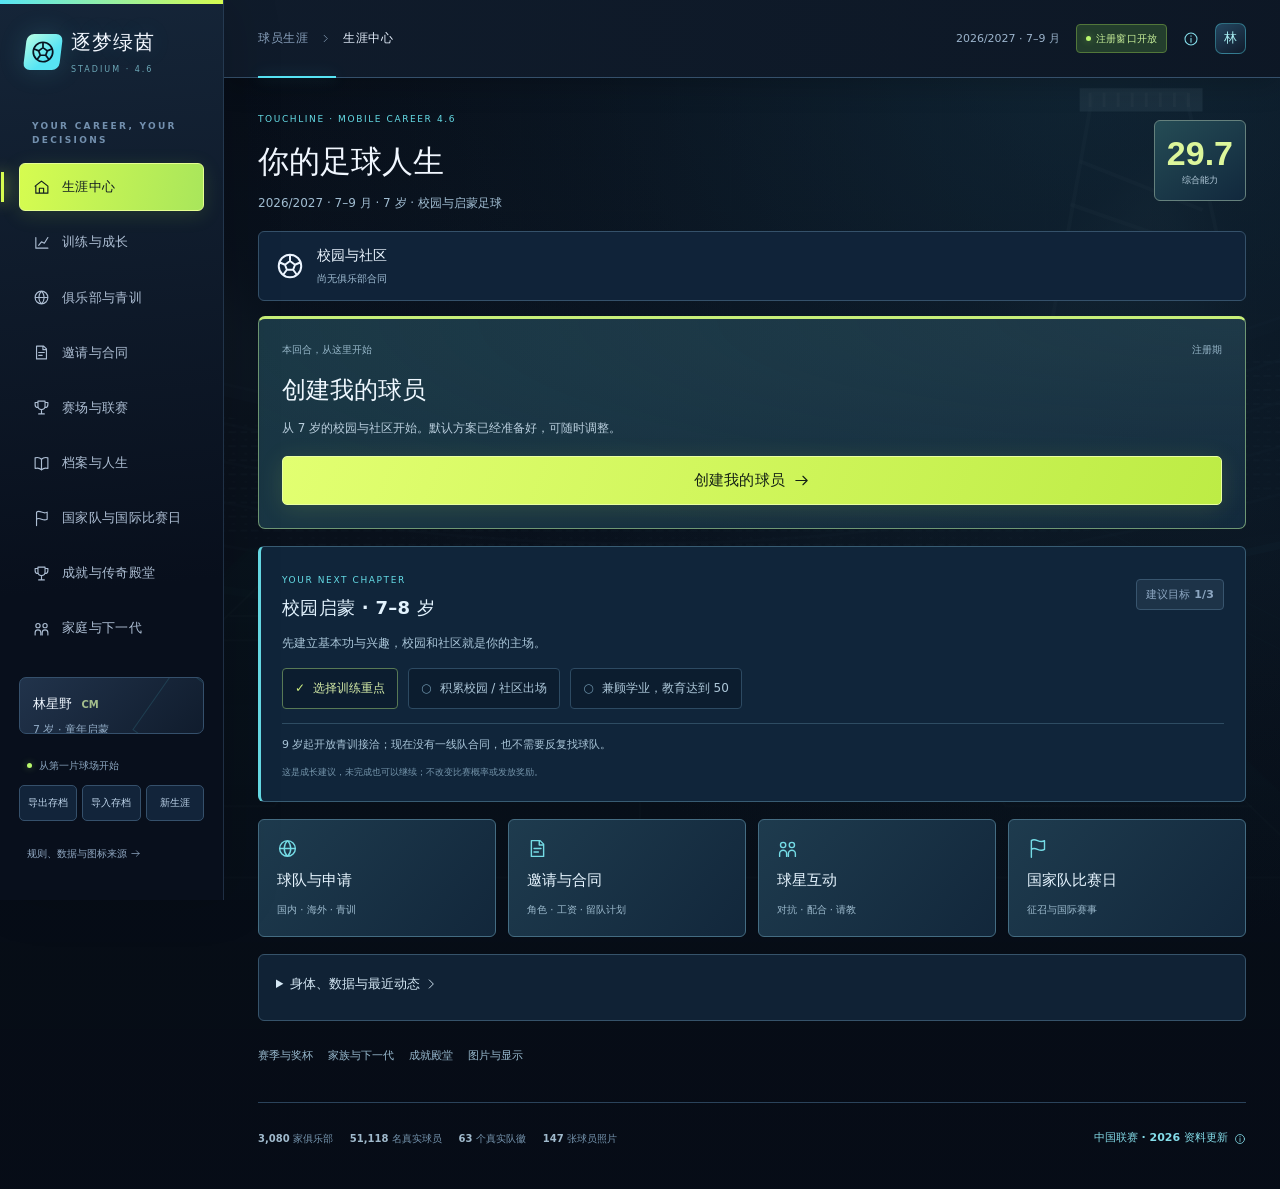
==== commit 4127426e: "Publish 4.6: RMB across all finances, final-squad pay grades and legacy contract corrections" ====
--- a/index.html
+++ b/index.html
@@ -1,4 +1,4 @@
-<!doctype html><html lang="zh-CN"><head><meta charset="utf-8"><meta name="viewport" content="width=device-width,initial-scale=1,viewport-fit=cover"><meta name="theme-color" content="#07121f"><meta name="apple-mobile-web-app-capable" content="yes"><meta name="apple-mobile-web-app-title" content="逐梦绿茵"><title>逐梦绿茵 4.5 · 俱乐部王朝 · 手机生涯</title><link rel="icon" href="icon-192.png"><link rel="apple-touch-icon" href="apple-touch-icon.png"><link rel="manifest" href="manifest.webmanifest"><style>:root{--bg:#f2f4f1;--card:#fff;--ink:#1f342b;--muted:#7b8a81;--line:#e3e9e2;--green:#193f31;--lime:#cbe483;--soft:#edf3e8;--gold:#bd9859;--red:#be6c62;font-family:Inter,'Segoe UI','Microsoft YaHei',system-ui,sans-serif;font-synthesis:none;color:var(--ink);background:var(--bg)}*{box-sizing:border-box}body{margin:0;font-size:14px}button,input,select{font:inherit}button{cursor:pointer;border:0;transition:.15s}button:disabled{opacity:.4;cursor:not-allowed}button:hover:not(:disabled){filter:brightness(.97)}button:active{transform:translateY(1px)}button,a,input,select{outline-offset:3px}a{color:inherit}h1,h2,h3,p{margin:0}svg{vertical-align:middle}input,select{width:100%;min-width:0;border:1px solid #d7e1d5;background:white;border-radius:8px;padding:11px 12px;color:var(--ink);font-size:13px}select{cursor:pointer}input[type=range]{padding:0;accent-color:var(--green)}label{display:block;font-size:12px;color:#6f8074;margin-bottom:8px}small{font-size:11px}.muted{color:var(--muted)}.good{color:#568a50}.bad{color:#b86860}.mono{font-variant-numeric:tabular-nums;font-family:'Segoe UI',sans-serif}.shell{display:grid;grid-template-columns:224px 1fr;min-height:100vh}.sidebar{width:224px;position:fixed;inset:0 auto 0 0;display:flex;flex-direction:column;padding:29px 19px;background:#153a2d;color:#e7eee5;z-index:30}.brand{display:flex;align-items:center;gap:10px;padding:0 8px;margin-bottom:32px}.brand-icon{display:grid;place-items:center;width:36px;height:36px;background:#cbe483;border-radius:50%;color:#204831;flex-shrink:0}.brand strong{font-size:19px;letter-spacing:1.8px;display:block}.brand small{font-size:9px;letter-spacing:2px;display:block;color:#a9c3ab;margin-top:6px}.side-label{font-size:10px;letter-spacing:2px;color:#71927d;padding:15px 13px}.nav{display:flex;flex-direction:column;gap:5px}.nav button{border-radius:8px;padding:13px;color:#9eb8a6;text-align:left;background:transparent;font-size:13px;display:flex;align-items:center;gap:12px}.nav button.active{background:#cbe483;color:#24472f;font-weight:650}.nav button .notice{margin-left:auto;display:grid;place-items:center;background:#e3f1bd;color:#304a2f;border-radius:5px;width:19px;height:18px;font-size:11px}.side-player{padding:16px 13px;margin-top:24px;border:1px solid #51715e55;border-radius:10px}.side-player strong{font-size:13px;display:block}.side-player small{display:block;font-size:11px;color:#97b39d;margin-top:6px;line-height:1.8}.side-bottom{margin-top:auto;padding-top:24px}.side-status{font-size:10px;color:#8dae94;margin:0 8px 12px;display:flex;align-items:center;gap:7px}.dot{display:inline-block;width:5px;height:5px;background:#a9ca79;border-radius:50%;flex-shrink:0}.side-actions{display:flex;gap:5px}.side-actions button{font-size:10px;padding:9px 4px;flex:1;border:1px solid #52705d55;border-radius:6px;background:#214737;color:#b9ccb8}.side-link{font-size:10px;color:#7d9e85;margin-top:15px;background:none;padding:0 8px}.main{grid-column:2;min-width:0}.topbar{height:78px;display:flex;align-items:center;justify-content:space-between;gap:15px;border-bottom:1px solid var(--line);padding:0 34px;background:#fbfcf9}.top-breadcrumb{font-size:12px;color:var(--muted);display:flex;align-items:center;gap:12px}.top-breadcrumb strong{font-weight:550;color:var(--ink)}.top-actions{display:flex;align-items:center;gap:16px;font-size:11px;color:#71846f}.pill{font-size:10px;border-radius:99px;padding:6px 9px;display:inline-flex;align-items:center;gap:5px;background:#eef4e7;color:#668155;white-space:nowrap}.pill.green{background:#e2efd2;color:#507844}.pill.gold{background:#f8f0df;color:#9e8046}.pill.red{background:#faeae6;color:#ad7466}.top-avatar{width:31px;height:31px;display:grid;place-items:center;border-radius:50%;background:#e6eedd;font-size:13px;font-weight:600;color:#47633e}.mobile-brand{display:none}.page{max-width:1650px;padding:28px 34px 32px;margin:auto}.heading{display:flex;align-items:flex-end;justify-content:space-between;margin-bottom:22px;gap:16px}.eyebrow{font-size:10px;letter-spacing:2px;color:#8c9b86;margin-bottom:8px;text-transform:uppercase}.heading h1{font-size:25px;letter-spacing:.7px;font-weight:650}.heading p{font-size:12px;line-height:1.8;margin-top:8px;color:var(--muted)}.btn{background:var(--green);color:#fff;display:inline-flex;align-items:center;justify-content:center;gap:8px;min-height:39px;padding:11px 15px;font-size:12px;border-radius:8px;font-weight:550;white-space:nowrap}.btn.lime{background:var(--lime);color:#26472f}.btn.outline{background:#fff;border:1px solid var(--line);color:#3e5947}.btn.ghost{background:#ffffff0b;border:1px solid #ffffff30;color:#c8dcc7}.btn.small{font-size:11px;min-height:32px;padding:8px 11px}.btn.danger{background:#f8ece8;color:#a96559;border:1px solid #efd8d1}.textbtn{padding:0;background:none;color:#6e8564;font-size:11px;display:inline-flex;gap:6px;align-items:center}.grid{display:grid;grid-template-columns:minmax(0,1fr) 305px;gap:21px}.stack{display:flex;flex-direction:column;gap:20px}.card{background:white;border:1px solid var(--line);border-radius:14px;padding:21px}.section-head{display:flex;justify-content:space-between;align-items:center;gap:12px;margin-bottom:17px}.section-head h2,.section-head h3{font-size:14px;font-weight:650}.section-head span{font-size:11px;color:var(--muted)}.career-hero{background:#1b4735;color:#fff;padding:29px;border-radius:16px;position:relative;overflow:hidden;min-height:213px}.career-hero:after{content:'';position:absolute;right:-15px;top:-32px;width:310px;height:310px;border:1px solid #c3e7a51f;transform:rotate(-18deg);background:repeating-linear-gradient(90deg,transparent 0 55px,#a5c8870b 56px 110px)}.career-hero .hero-pitch{position:absolute;right:24px;top:25px;width:220px;height:160px;opacity:.2}.career-hero .hero-content{position:relative;z-index:2;max-width:75%}.career-hero .eyebrow{color:#b7d293;font-size:10px}.career-hero h2{font-size:29px;font-weight:550;line-height:1.55;letter-spacing:1px;margin:14px 0 9px}.career-hero p{font-size:12px;line-height:1.9;color:#b3cdb9;max-width:490px}.hero-actions{display:flex;align-items:center;gap:14px;margin-top:21px}.hero-actions small{font-size:10px;color:#9fbea6;line-height:1.8}.hero-number{position:absolute;right:35px;bottom:5px;font:italic 126px Georgia;color:#bada8e13;z-index:1}.phase-track{display:grid;grid-template-columns:repeat(4,1fr);gap:8px;background:white;border:1px solid var(--line);padding:17px;border-radius:12px}.phase-step{padding:9px 12px;border-radius:8px;position:relative;background:#f7f9f4}.phase-step.active{background:#e8f1db}.phase-step strong{font-size:11px;display:block;color:#85927c;font-weight:500}.phase-step.active strong{color:#3c6639}.phase-step small{font-size:10px;color:#a0ac96;display:block;margin-top:6px}.phase-step.active:before{content:'';position:absolute;top:10px;right:10px;width:5px;height:5px;border-radius:50%;background:#70964e}.metrics{display:grid;grid-template-columns:repeat(4,1fr);gap:12px}.metric{background:white;border:1px solid var(--line);border-radius:11px;padding:17px}.metric small{font-size:10px;color:#8c9a84;display:block}.metric b{display:block;font-size:25px;font-weight:500;font-variant-numeric:tabular-nums;line-height:1.1;margin:11px 0 9px;letter-spacing:-.7px}.metric p{font-size:10px;color:#92a182;line-height:1.7}.columns-2{display:grid;grid-template-columns:1fr 1fr;gap:19px}.choice-list{display:flex;flex-direction:column;gap:8px}.plan-choice{border:1px solid var(--line);background:#fff;border-radius:9px;padding:12px;display:flex;align-items:center;text-align:left;gap:10px;color:#547049;font-size:12px}.plan-choice strong{font-size:12px;font-weight:550;display:block}.plan-choice small{display:block;font-size:10px;color:#92a181;margin-top:5px}.plan-choice.selected{border-color:#8eac71;background:#f3f7ed}.radio{margin-left:auto;width:12px;height:12px;border:1px solid #ccd9bf;border-radius:50%;flex-shrink:0}.selected .radio{border:4px solid #456f3b;background:#fff}.plan-row{display:grid;grid-template-columns:1fr 1fr;gap:14px;margin-top:16px}.hint{font-size:11px;line-height:1.9;color:#8a9982;margin-top:13px}.risk-strip{display:flex;align-items:center;justify-content:space-between;font-size:11px;color:#839374;padding:12px 0;border-top:1px solid var(--line);margin-top:15px;gap:12px}.profile{background:white;border:1px solid var(--line);border-radius:14px;overflow:hidden}.passport-head{background:#eaf0e1;padding:20px;min-height:105px;position:relative;overflow:hidden}.passport-head .rating-number{font-size:42px;font-weight:450;letter-spacing:-2px;color:#31582d}.passport-head .rating-number small{font-size:10px;letter-spacing:0;color:#92a178;margin-left:7px}.shirt{position:absolute;right:17px;top:10px;width:90px;height:110px}.passport-body{padding:22px}.passport-name{font-size:19px;font-weight:650;letter-spacing:1px;margin-bottom:7px}.passport-sub{font-size:11px;color:#8d9a81;line-height:1.9}.divider{height:1px;background:var(--line);margin:17px 0}.profile-club{display:flex;align-items:center;gap:11px}.crest{object-fit:contain;flex-shrink:0;filter:drop-shadow(0 1px 1px #223a1711)}.crest-fallback{width:36px;height:40px;display:grid;place-items:center;flex-shrink:0;color:#92a07e;background:#f0f4e9;border:1px dashed #d5dfc9;border-radius:7px;font-size:9px;text-align:center;line-height:1.4}.club-title strong{font-size:12px;display:block;line-height:1.8}.club-title small{display:block;font-size:10px;color:#9aa68d;margin-top:4px;line-height:1.7}.profile-line{display:flex;justify-content:space-between;gap:10px;font-size:11px;margin:12px 0}.profile-line span:first-child{color:#8c9c80}.statbar{margin:12px 0}.barlabel{display:flex;justify-content:space-between;font-size:11px;margin-bottom:7px}.bar{height:4px;background:#edf1e8;border-radius:5px;overflow:hidden}.bar i{display:block;background:#8ba96a;height:100%;border-radius:5px}.body-mini{display:flex;gap:5px}.body-mini>div{flex:1;text-align:center;border-right:1px solid var(--line)}.body-mini>div:last-child{border:0}.body-mini b{font-size:21px;font-weight:500;display:block;letter-spacing:-.5px}.body-mini b small{font-size:10px;color:#8d9d80;font-weight:400;letter-spacing:0}.body-mini span{display:block;font-size:10px;color:#9aa98c;margin-top:5px}.note-card{background:#eaf0df;border:1px solid #dce6cc;border-radius:13px;padding:20px}.note-card h3{font-size:13px;margin-bottom:10px}.note-card p{font-size:11px;line-height:1.9;color:#7b8d68}.agenda{display:flex;align-items:flex-start;gap:12px;padding:13px 0;border-bottom:1px solid #edf1e7}.agenda:last-child{border-bottom:0;padding-bottom:0}.agenda-icon{width:29px;height:29px;border-radius:8px;background:#eff4e6;color:#83a264;display:grid;place-items:center;flex-shrink:0}.agenda strong{font-size:12px;font-weight:550;display:block;line-height:1.6}.agenda p{font-size:11px;line-height:1.9;color:#929e88;margin-top:4px}.agenda .stamp{font-size:10px;color:#a0aa93;margin-left:auto;white-space:nowrap;padding-top:3px}.next-stage{display:flex;align-items:center;justify-content:space-between;gap:15px;background:#e5efd7;border:1px solid #d8e5c8;border-radius:11px;padding:17px 19px}.next-stage strong{display:block;font-size:13px}.next-stage small{display:block;font-size:10px;color:#839a6c;margin-top:6px;line-height:1.8}.badge{font-size:10px;padding:4px 7px;border-radius:4px;display:inline-block;background:#edf3e4;color:#78915e;white-space:nowrap}.badge.real{background:#e7eef8;color:#70879d}.toolbar{display:flex;gap:10px;margin:18px 0;flex-wrap:wrap}.toolbar .search{flex:1;min-width:220px;position:relative}.search>svg{position:absolute;left:13px;top:13px;color:#9bad8c}.search input{padding-left:40px}.toolbar select{width:160px}.tabs{display:flex;gap:4px;padding:4px;border-radius:9px;background:#e5ebde;width:max-content;margin-bottom:20px}.tabs button{background:none;padding:10px 18px;font-size:12px;color:#8b9c78;border-radius:6px}.tabs .active{background:#fff;color:#456d37;box-shadow:0 1px 4px #27401810}.data-note{font-size:11px;line-height:1.9;color:#81936e;background:#eaf1df;border:1px solid #dce6ce;border-radius:9px;padding:13px 16px;margin-bottom:18px}.table-wrap{overflow:auto;border:1px solid var(--line);border-radius:11px;background:#fff}table{width:100%;border-collapse:collapse;white-space:nowrap;font-size:12px}th{font-size:10px;font-weight:500;color:#91a082;text-align:left;padding:14px;background:#f8faf4;border-bottom:1px solid var(--line)}td{padding:14px;border-bottom:1px solid #edf1e8}tbody tr:hover{background:#fbfcf7}tr:last-child td{border-bottom:0}.table-club{display:flex;align-items:center;gap:10px}.table-club strong{font-size:12px;display:block;font-weight:550;line-height:1.7}.table-club small{display:block;font-size:10px;color:#9aa78c;margin-top:3px}.table-score{display:inline-grid;place-items:center;min-width:29px;height:27px;padding:0 7px;border-radius:5px;background:#e8f0dc;color:#55733a;font-size:12px;font-weight:650}.pager{display:flex;justify-content:space-between;align-items:center;font-size:11px;color:#8d9e7c;margin-top:16px;gap:10px}.actions{display:flex;gap:8px;flex-wrap:wrap}.row-emphasis{background:#edf4e2}.offer-grid{display:grid;grid-template-columns:repeat(2,1fr);gap:16px}.offer{background:#fff;border:1px solid var(--line);border-radius:13px;padding:21px}.offer-title{display:flex;gap:11px;align-items:center;margin-bottom:19px}.offer-title strong{font-size:14px;display:block}.offer-title small{font-size:11px;color:#91a27e;margin-top:6px;display:block}.detail-grid{display:grid;grid-template-columns:1fr 1fr;gap:10px;margin:18px 0}.detail-grid>div{background:#f2f6ec;border-radius:8px;padding:14px;font-size:13px;line-height:1.8;min-width:0}.detail-grid small{display:block;font-size:10px;color:#97a784;margin-bottom:5px}.full-width{grid-column:1/-1}.contract-hero{background:#1f4938;border-radius:14px;padding:26px;color:#e7f0df;margin-bottom:22px}.contract-hero .offer-title{margin-bottom:0}.contract-hero .offer-title small{color:#a8c093}.contract-hero .detail-grid>div{background:#ffffff0b;border:1px solid #ffffff12;color:#dcebc9}.contract-hero .detail-grid small{color:#9fbb8a}.contract-hero .detail-grid{grid-template-columns:repeat(4,1fr);gap:12px;margin-bottom:0}.empty{text-align:center;font-size:12px;color:#94a583;line-height:2.2;padding:40px 20px}.agent-grid{display:grid;grid-template-columns:repeat(3,1fr);gap:14px}.agent-card{background:white;border:1px solid var(--line);border-radius:12px;padding:20px}.agent-card strong{display:block;font-size:13px;margin:13px 0 8px}.agent-card p{font-size:11px;line-height:1.9;color:#8a9e76}.agent-card .btn{width:100%;margin-top:17px}.form-grid{display:grid;grid-template-columns:1fr 1fr;gap:17px}.form-grid .full{grid-column:1/-1}.settings-box{padding:18px;background:#ecf2e2;border:1px solid #dce7cb;border-radius:10px}.settings-box h3{font-size:13px;margin-bottom:15px}.settings-box p{font-size:11px;line-height:1.9;color:#8a9f73;margin-top:10px}.grow-chart{height:180px;position:relative;margin:18px 0 5px}.grow-chart svg{width:100%;height:100%;overflow:visible}.chart-labels{display:flex;justify-content:space-between;font-size:10px;color:#98a78a;margin:10px 0 16px}.growth-stats{display:grid;grid-template-columns:repeat(3,1fr);gap:10px}.growth-stats>div{border:1px solid var(--line);border-radius:9px;padding:15px}.growth-stats b{display:block;font-size:24px;font-weight:450;margin-bottom:6px}.growth-stats small{font-size:10px;color:#91a47c}.training-grid{display:grid;grid-template-columns:repeat(3,1fr);gap:9px}.training-grid .plan-choice{padding:14px 10px;min-height:65px}.training-grid .plan-choice strong{font-size:11px}.training-grid .plan-choice small{font-size:9px}.attribute-grid{display:grid;grid-template-columns:1fr 1fr;gap:0 24px}.fitness-state{display:flex;align-items:center;gap:13px;background:#f4f7ee;border-radius:10px;padding:17px;margin-bottom:19px}.fitness-state strong{display:block;font-size:13px}.fitness-state small{font-size:11px;color:#93a47e;margin-top:5px;display:block;line-height:1.8}.route-grid{display:grid;grid-template-columns:repeat(3,1fr);gap:16px}.route-card{background:white;border:1px solid var(--line);border-radius:12px;padding:23px;display:flex;flex-direction:column;gap:15px}.route-card.active{background:#eff5e6;border-color:#8baa6b}.route-card h3{font-size:14px}.route-card p{font-size:12px;line-height:2;color:#92a17f}.route-card .btn{margin-top:auto}.stage-list{display:flex;flex-wrap:wrap;gap:7px;margin-bottom:20px}.stage-tag{font-size:10px;padding:8px 11px;border-radius:6px;background:#e9eee2;color:#94a383}.stage-tag.current{background:#264f36;color:#d7e7b3}.journal{display:flex;align-items:flex-start;gap:12px;padding:16px 0;border-bottom:1px solid #e9eee1}.journal:last-child{border:0}.journal-time{min-width:51px;font-size:10px;color:#99a98a;line-height:1.9}.journal-content strong{font-size:12px;font-weight:550}.journal-content p{font-size:11px;color:#8b9e78;line-height:1.9;margin-top:5px}.journal-content small{font-size:10px;color:#b0bb9f;display:block;margin-top:6px}.journal .result-dot{width:6px;height:6px;border-radius:50%;background:#8aaa71;margin-top:5px;flex-shrink:0}.journal .result-dot.failure{background:#c18c7b}.trophy-grid{display:grid;grid-template-columns:repeat(3,1fr);gap:13px}.trophy{padding:20px;border-radius:12px;border:1px solid #e0e7d2;background:#fff;text-align:center}.trophy h3{font-size:12px;margin:14px 0 9px}.trophy p{font-size:10px;color:#9baa88;line-height:1.8}.roster{display:grid;grid-template-columns:1fr 1fr;gap:9px}.roster-player{border:1px solid var(--line);border-radius:8px;padding:13px;font-size:12px;background:#fff}.roster-player small{font-size:10px;color:#9eaf8b;display:block;margin-top:7px}.match-score{background:#1a4735;color:#d7e9c8;border-radius:12px;position:relative;overflow:hidden;padding:24px;margin-bottom:22px}.pitch-lines{position:absolute;inset:12px;border:1px solid #ffffff20}.pitch-lines:before{content:'';position:absolute;width:65px;height:65px;border:1px solid #ffffff20;border-radius:50%;left:calc(50% - 32px);top:calc(50% - 32px)}.pitch-lines:after{content:'';position:absolute;top:0;bottom:0;left:50%;border-left:1px solid #ffffff20}.score-display{position:relative;display:flex;align-items:center;justify-content:space-between;gap:15px;text-align:center;z-index:1}.score-display .team{flex:1;font-size:11px;line-height:1.8}.score-display .team img{display:block;margin:0 auto 9px}.score-display .score{font-size:42px;letter-spacing:7px;font-weight:400;font-family:Georgia,serif;white-space:nowrap}.event-meta{display:flex;gap:8px;margin-bottom:16px}.event-text{font-size:14px;line-height:2;color:#7f946e;margin-bottom:22px}.event-choices{display:flex;flex-direction:column;gap:12px}.event-choice{display:grid;grid-template-columns:28px 1fr 60px;align-items:start;gap:12px;text-align:left;padding:18px;border:1px solid #dce6d2;background:#fff;border-radius:12px;color:var(--ink)}.event-choice:hover{background:#f3f8eb;border-color:#91ae70}.choice-letter{font-size:23px;font-family:Georgia,serif;color:#b2c099;line-height:1.2}.event-choice strong{display:block;font-size:13px;font-weight:600;margin-top:3px}.event-choice small{display:block;font-size:11px;line-height:1.8;margin-top:8px}.choice-prob{text-align:right;font-size:21px;color:#5f834b;font-weight:500}.choice-prob small{font-size:9px;color:#a0b18a;margin-top:3px;line-height:1.5}.effects{display:flex;gap:6px;flex-wrap:wrap;margin-top:15px}.effects span{font-size:11px;padding:6px 9px;border-radius:6px;background:#e5efd7;color:#5e7c47}.effects span.minus{background:#f5e9e1;color:#ae8067}.outcome-card{text-align:center;padding:17px 0}.outcome-badge{width:63px;height:63px;margin:0 auto 20px;display:grid;place-items:center;border-radius:50%;background:#e5efd6;color:#779754}.outcome-badge.failure{background:#f3e6de;color:#be8d77}.outcome-card h2{font-size:24px;font-weight:550;margin-bottom:12px}.outcome-card p{font-size:14px;line-height:2;color:#8ca078}.outcome-card .effects{justify-content:center}.roll-note{background:#eff4e6;border:1px solid #dfe8d0;padding:13px;border-radius:8px;font-size:11px;line-height:1.9;color:#94a77d;margin-top:22px}.progress-dots{display:flex;gap:6px;justify-content:center;margin-top:15px}.progress-dots i{width:30px;height:3px;background:#ffffff25}.progress-dots i.done{background:#c6dc84}.result-hero{text-align:center;margin:10px 0 24px}.result-hero h2{font-size:24px;font-weight:550;line-height:1.7;margin:12px 0}.result-hero p{font-size:12px;color:#91a47a;line-height:1.9}.result-metrics{display:grid;grid-template-columns:repeat(4,1fr);gap:9px}.result-metrics>div{background:#eaf2df;border-radius:9px;padding:17px 8px;text-align:center}.result-metrics b{display:block;font-size:27px;font-weight:500;margin-bottom:7px}.result-metrics small{font-size:10px;color:#90a276}.overlay{position:fixed;inset:0;display:grid;place-items:center;background:#112e236e;backdrop-filter:blur(6px);z-index:100;padding:24px}.modal{background:#f5f7ef;border:1px solid #e0e8d3;border-radius:19px;padding:29px;width:min(660px,100%);max-height:90vh;overflow:auto;box-shadow:0 24px 100px #12352140}.modal.wide{width:min(920px,100%)}.modal-head{display:flex;justify-content:space-between;align-items:flex-start;gap:16px;margin-bottom:22px}.modal-head h2{font-size:22px;font-weight:600;line-height:1.5}.modal-head p{font-size:12px;line-height:1.9;color:#95a67f;margin-top:7px}.modal-close{width:27px;height:27px;display:grid;place-items:center;background:#e8eedd;border-radius:50%;color:#95a57d;flex-shrink:0}.modal-actions{display:flex;justify-content:flex-end;gap:9px;margin-top:24px;flex-wrap:wrap}.modal-section{padding:20px 0;border-top:1px solid #e3ead8;margin-top:20px}.modal-section h3{font-size:13px;margin-bottom:15px}.banner-note{padding:14px;background:#edf3e2;border:1px solid #dce6ce;border-radius:9px;margin:15px 0;font-size:12px;line-height:1.9;color:#8da171}.footer{display:flex;justify-content:space-between;align-items:center;gap:16px;margin-top:28px;padding-top:18px;border-top:1px solid var(--line);font-size:10px;color:#9aa98a;line-height:1.9}.footer strong{font-weight:600;color:#71845d}.footer-items{display:flex;gap:17px}.mobile-nav{display:none}.file-input{display:none}#toast{position:fixed;bottom:25px;left:50%;transform:translate(-50%,15px);opacity:0;pointer-events:none;background:#204d35;color:#e4efcc;box-shadow:0 10px 30px #244b211f;border:1px solid #789c5b;border-radius:10px;padding:14px 20px;max-width:90vw;font-size:12px;line-height:1.8;z-index:200;transition:.2s}#toast.visible{opacity:1;transform:translate(-50%,0)}.playtime{display:flex;gap:4px;align-items:end;height:38px}.playtime i{width:7px;border-radius:2px;background:#a6c17c}.ended{background:#214b36;color:#ecf4df;border-radius:16px;padding:35px;margin-bottom:22px}.ended h2{font-size:28px;font-weight:550;line-height:1.6;margin:15px 0}.ended p{font-size:13px;line-height:2;color:#b3c99c}.source-list{font-size:12px;line-height:2.2;color:#8a9f75}.source-list a{text-underline-offset:3px}.source-list p+p{margin-top:15px}.loyalty-track{height:5px;background:#4f705044;border-radius:6px;margin:18px 0 9px;overflow:hidden}.loyalty-track i{display:block;height:100%;background:#c2d98a}.career-route{display:flex;gap:10px;align-items:center;border-bottom:1px solid #edf1e5;padding:14px 0}.career-route:last-child{border:0}.career-route .move-arrow{color:#acc298}.career-route small{display:block;font-size:10px;color:#9caa8d;line-height:1.9;margin-top:5px}.career-route strong{font-size:12px;font-weight:550}.log-tags{display:flex;gap:7px;flex-wrap:wrap;margin-bottom:15px}.log-tags button{padding:7px 10px;border-radius:6px;font-size:10px;background:#ebf0e2;color:#8fa27b}.log-tags button.active{background:#365c39;color:#deedc7}
+<!doctype html><html lang="zh-CN"><head><meta charset="utf-8"><meta name="viewport" content="width=device-width,initial-scale=1,viewport-fit=cover"><meta name="theme-color" content="#07121f"><meta name="apple-mobile-web-app-capable" content="yes"><meta name="apple-mobile-web-app-title" content="逐梦绿茵"><title>逐梦绿茵 4.6 · 俱乐部王朝 · 手机生涯</title><link rel="icon" href="icon-192.png"><link rel="apple-touch-icon" href="apple-touch-icon.png"><link rel="manifest" href="manifest.webmanifest"><style>:root{--bg:#f2f4f1;--card:#fff;--ink:#1f342b;--muted:#7b8a81;--line:#e3e9e2;--green:#193f31;--lime:#cbe483;--soft:#edf3e8;--gold:#bd9859;--red:#be6c62;font-family:Inter,'Segoe UI','Microsoft YaHei',system-ui,sans-serif;font-synthesis:none;color:var(--ink);background:var(--bg)}*{box-sizing:border-box}body{margin:0;font-size:14px}button,input,select{font:inherit}button{cursor:pointer;border:0;transition:.15s}button:disabled{opacity:.4;cursor:not-allowed}button:hover:not(:disabled){filter:brightness(.97)}button:active{transform:translateY(1px)}button,a,input,select{outline-offset:3px}a{color:inherit}h1,h2,h3,p{margin:0}svg{vertical-align:middle}input,select{width:100%;min-width:0;border:1px solid #d7e1d5;background:white;border-radius:8px;padding:11px 12px;color:var(--ink);font-size:13px}select{cursor:pointer}input[type=range]{padding:0;accent-color:var(--green)}label{display:block;font-size:12px;color:#6f8074;margin-bottom:8px}small{font-size:11px}.muted{color:var(--muted)}.good{color:#568a50}.bad{color:#b86860}.mono{font-variant-numeric:tabular-nums;font-family:'Segoe UI',sans-serif}.shell{display:grid;grid-template-columns:224px 1fr;min-height:100vh}.sidebar{width:224px;position:fixed;inset:0 auto 0 0;display:flex;flex-direction:column;padding:29px 19px;background:#153a2d;color:#e7eee5;z-index:30}.brand{display:flex;align-items:center;gap:10px;padding:0 8px;margin-bottom:32px}.brand-icon{display:grid;place-items:center;width:36px;height:36px;background:#cbe483;border-radius:50%;color:#204831;flex-shrink:0}.brand strong{font-size:19px;letter-spacing:1.8px;display:block}.brand small{font-size:9px;letter-spacing:2px;display:block;color:#a9c3ab;margin-top:6px}.side-label{font-size:10px;letter-spacing:2px;color:#71927d;padding:15px 13px}.nav{display:flex;flex-direction:column;gap:5px}.nav button{border-radius:8px;padding:13px;color:#9eb8a6;text-align:left;background:transparent;font-size:13px;display:flex;align-items:center;gap:12px}.nav button.active{background:#cbe483;color:#24472f;font-weight:650}.nav button .notice{margin-left:auto;display:grid;place-items:center;background:#e3f1bd;color:#304a2f;border-radius:5px;width:19px;height:18px;font-size:11px}.side-player{padding:16px 13px;margin-top:24px;border:1px solid #51715e55;border-radius:10px}.side-player strong{font-size:13px;display:block}.side-player small{display:block;font-size:11px;color:#97b39d;margin-top:6px;line-height:1.8}.side-bottom{margin-top:auto;padding-top:24px}.side-status{font-size:10px;color:#8dae94;margin:0 8px 12px;display:flex;align-items:center;gap:7px}.dot{display:inline-block;width:5px;height:5px;background:#a9ca79;border-radius:50%;flex-shrink:0}.side-actions{display:flex;gap:5px}.side-actions button{font-size:10px;padding:9px 4px;flex:1;border:1px solid #52705d55;border-radius:6px;background:#214737;color:#b9ccb8}.side-link{font-size:10px;color:#7d9e85;margin-top:15px;background:none;padding:0 8px}.main{grid-column:2;min-width:0}.topbar{height:78px;display:flex;align-items:center;justify-content:space-between;gap:15px;border-bottom:1px solid var(--line);padding:0 34px;background:#fbfcf9}.top-breadcrumb{font-size:12px;color:var(--muted);display:flex;align-items:center;gap:12px}.top-breadcrumb strong{font-weight:550;color:var(--ink)}.top-actions{display:flex;align-items:center;gap:16px;font-size:11px;color:#71846f}.pill{font-size:10px;border-radius:99px;padding:6px 9px;display:inline-flex;align-items:center;gap:5px;background:#eef4e7;color:#668155;white-space:nowrap}.pill.green{background:#e2efd2;color:#507844}.pill.gold{background:#f8f0df;color:#9e8046}.pill.red{background:#faeae6;color:#ad7466}.top-avatar{width:31px;height:31px;display:grid;place-items:center;border-radius:50%;background:#e6eedd;font-size:13px;font-weight:600;color:#47633e}.mobile-brand{display:none}.page{max-width:1650px;padding:28px 34px 32px;margin:auto}.heading{display:flex;align-items:flex-end;justify-content:space-between;margin-bottom:22px;gap:16px}.eyebrow{font-size:10px;letter-spacing:2px;color:#8c9b86;margin-bottom:8px;text-transform:uppercase}.heading h1{font-size:25px;letter-spacing:.7px;font-weight:650}.heading p{font-size:12px;line-height:1.8;margin-top:8px;color:var(--muted)}.btn{background:var(--green);color:#fff;display:inline-flex;align-items:center;justify-content:center;gap:8px;min-height:39px;padding:11px 15px;font-size:12px;border-radius:8px;font-weight:550;white-space:nowrap}.btn.lime{background:var(--lime);color:#26472f}.btn.outline{background:#fff;border:1px solid var(--line);color:#3e5947}.btn.ghost{background:#ffffff0b;border:1px solid #ffffff30;color:#c8dcc7}.btn.small{font-size:11px;min-height:32px;padding:8px 11px}.btn.danger{background:#f8ece8;color:#a96559;border:1px solid #efd8d1}.textbtn{padding:0;background:none;color:#6e8564;font-size:11px;display:inline-flex;gap:6px;align-items:center}.grid{display:grid;grid-template-columns:minmax(0,1fr) 305px;gap:21px}.stack{display:flex;flex-direction:column;gap:20px}.card{background:white;border:1px solid var(--line);border-radius:14px;padding:21px}.section-head{display:flex;justify-content:space-between;align-items:center;gap:12px;margin-bottom:17px}.section-head h2,.section-head h3{font-size:14px;font-weight:650}.section-head span{font-size:11px;color:var(--muted)}.career-hero{background:#1b4735;color:#fff;padding:29px;border-radius:16px;position:relative;overflow:hidden;min-height:213px}.career-hero:after{content:'';position:absolute;right:-15px;top:-32px;width:310px;height:310px;border:1px solid #c3e7a51f;transform:rotate(-18deg);background:repeating-linear-gradient(90deg,transparent 0 55px,#a5c8870b 56px 110px)}.career-hero .hero-pitch{position:absolute;right:24px;top:25px;width:220px;height:160px;opacity:.2}.career-hero .hero-content{position:relative;z-index:2;max-width:75%}.career-hero .eyebrow{color:#b7d293;font-size:10px}.career-hero h2{font-size:29px;font-weight:550;line-height:1.55;letter-spacing:1px;margin:14px 0 9px}.career-hero p{font-size:12px;line-height:1.9;color:#b3cdb9;max-width:490px}.hero-actions{display:flex;align-items:center;gap:14px;margin-top:21px}.hero-actions small{font-size:10px;color:#9fbea6;line-height:1.8}.hero-number{position:absolute;right:35px;bottom:5px;font:italic 126px Georgia;color:#bada8e13;z-index:1}.phase-track{display:grid;grid-template-columns:repeat(4,1fr);gap:8px;background:white;border:1px solid var(--line);padding:17px;border-radius:12px}.phase-step{padding:9px 12px;border-radius:8px;position:relative;background:#f7f9f4}.phase-step.active{background:#e8f1db}.phase-step strong{font-size:11px;display:block;color:#85927c;font-weight:500}.phase-step.active strong{color:#3c6639}.phase-step small{font-size:10px;color:#a0ac96;display:block;margin-top:6px}.phase-step.active:before{content:'';position:absolute;top:10px;right:10px;width:5px;height:5px;border-radius:50%;background:#70964e}.metrics{display:grid;grid-template-columns:repeat(4,1fr);gap:12px}.metric{background:white;border:1px solid var(--line);border-radius:11px;padding:17px}.metric small{font-size:10px;color:#8c9a84;display:block}.metric b{display:block;font-size:25px;font-weight:500;font-variant-numeric:tabular-nums;line-height:1.1;margin:11px 0 9px;letter-spacing:-.7px}.metric p{font-size:10px;color:#92a182;line-height:1.7}.columns-2{display:grid;grid-template-columns:1fr 1fr;gap:19px}.choice-list{display:flex;flex-direction:column;gap:8px}.plan-choice{border:1px solid var(--line);background:#fff;border-radius:9px;padding:12px;display:flex;align-items:center;text-align:left;gap:10px;color:#547049;font-size:12px}.plan-choice strong{font-size:12px;font-weight:550;display:block}.plan-choice small{display:block;font-size:10px;color:#92a181;margin-top:5px}.plan-choice.selected{border-color:#8eac71;background:#f3f7ed}.radio{margin-left:auto;width:12px;height:12px;border:1px solid #ccd9bf;border-radius:50%;flex-shrink:0}.selected .radio{border:4px solid #456f3b;background:#fff}.plan-row{display:grid;grid-template-columns:1fr 1fr;gap:14px;margin-top:16px}.hint{font-size:11px;line-height:1.9;color:#8a9982;margin-top:13px}.risk-strip{display:flex;align-items:center;justify-content:space-between;font-size:11px;color:#839374;padding:12px 0;border-top:1px solid var(--line);margin-top:15px;gap:12px}.profile{background:white;border:1px solid var(--line);border-radius:14px;overflow:hidden}.passport-head{background:#eaf0e1;padding:20px;min-height:105px;position:relative;overflow:hidden}.passport-head .rating-number{font-size:42px;font-weight:450;letter-spacing:-2px;color:#31582d}.passport-head .rating-number small{font-size:10px;letter-spacing:0;color:#92a178;margin-left:7px}.shirt{position:absolute;right:17px;top:10px;width:90px;height:110px}.passport-body{padding:22px}.passport-name{font-size:19px;font-weight:650;letter-spacing:1px;margin-bottom:7px}.passport-sub{font-size:11px;color:#8d9a81;line-height:1.9}.divider{height:1px;background:var(--line);margin:17px 0}.profile-club{display:flex;align-items:center;gap:11px}.crest{object-fit:contain;flex-shrink:0;filter:drop-shadow(0 1px 1px #223a1711)}.crest-fallback{width:36px;height:40px;display:grid;place-items:center;flex-shrink:0;color:#92a07e;background:#f0f4e9;border:1px dashed #d5dfc9;border-radius:7px;font-size:9px;text-align:center;line-height:1.4}.club-title strong{font-size:12px;display:block;line-height:1.8}.club-title small{display:block;font-size:10px;color:#9aa68d;margin-top:4px;line-height:1.7}.profile-line{display:flex;justify-content:space-between;gap:10px;font-size:11px;margin:12px 0}.profile-line span:first-child{color:#8c9c80}.statbar{margin:12px 0}.barlabel{display:flex;justify-content:space-between;font-size:11px;margin-bottom:7px}.bar{height:4px;background:#edf1e8;border-radius:5px;overflow:hidden}.bar i{display:block;background:#8ba96a;height:100%;border-radius:5px}.body-mini{display:flex;gap:5px}.body-mini>div{flex:1;text-align:center;border-right:1px solid var(--line)}.body-mini>div:last-child{border:0}.body-mini b{font-size:21px;font-weight:500;display:block;letter-spacing:-.5px}.body-mini b small{font-size:10px;color:#8d9d80;font-weight:400;letter-spacing:0}.body-mini span{display:block;font-size:10px;color:#9aa98c;margin-top:5px}.note-card{background:#eaf0df;border:1px solid #dce6cc;border-radius:13px;padding:20px}.note-card h3{font-size:13px;margin-bottom:10px}.note-card p{font-size:11px;line-height:1.9;color:#7b8d68}.agenda{display:flex;align-items:flex-start;gap:12px;padding:13px 0;border-bottom:1px solid #edf1e7}.agenda:last-child{border-bottom:0;padding-bottom:0}.agenda-icon{width:29px;height:29px;border-radius:8px;background:#eff4e6;color:#83a264;display:grid;place-items:center;flex-shrink:0}.agenda strong{font-size:12px;font-weight:550;display:block;line-height:1.6}.agenda p{font-size:11px;line-height:1.9;color:#929e88;margin-top:4px}.agenda .stamp{font-size:10px;color:#a0aa93;margin-left:auto;white-space:nowrap;padding-top:3px}.next-stage{display:flex;align-items:center;justify-content:space-between;gap:15px;background:#e5efd7;border:1px solid #d8e5c8;border-radius:11px;padding:17px 19px}.next-stage strong{display:block;font-size:13px}.next-stage small{display:block;font-size:10px;color:#839a6c;margin-top:6px;line-height:1.8}.badge{font-size:10px;padding:4px 7px;border-radius:4px;display:inline-block;background:#edf3e4;color:#78915e;white-space:nowrap}.badge.real{background:#e7eef8;color:#70879d}.toolbar{display:flex;gap:10px;margin:18px 0;flex-wrap:wrap}.toolbar .search{flex:1;min-width:220px;position:relative}.search>svg{position:absolute;left:13px;top:13px;color:#9bad8c}.search input{padding-left:40px}.toolbar select{width:160px}.tabs{display:flex;gap:4px;padding:4px;border-radius:9px;background:#e5ebde;width:max-content;margin-bottom:20px}.tabs button{background:none;padding:10px 18px;font-size:12px;color:#8b9c78;border-radius:6px}.tabs .active{background:#fff;color:#456d37;box-shadow:0 1px 4px #27401810}.data-note{font-size:11px;line-height:1.9;color:#81936e;background:#eaf1df;border:1px solid #dce6ce;border-radius:9px;padding:13px 16px;margin-bottom:18px}.table-wrap{overflow:auto;border:1px solid var(--line);border-radius:11px;background:#fff}table{width:100%;border-collapse:collapse;white-space:nowrap;font-size:12px}th{font-size:10px;font-weight:500;color:#91a082;text-align:left;padding:14px;background:#f8faf4;border-bottom:1px solid var(--line)}td{padding:14px;border-bottom:1px solid #edf1e8}tbody tr:hover{background:#fbfcf7}tr:last-child td{border-bottom:0}.table-club{display:flex;align-items:center;gap:10px}.table-club strong{font-size:12px;display:block;font-weight:550;line-height:1.7}.table-club small{display:block;font-size:10px;color:#9aa78c;margin-top:3px}.table-score{display:inline-grid;place-items:center;min-width:29px;height:27px;padding:0 7px;border-radius:5px;background:#e8f0dc;color:#55733a;font-size:12px;font-weight:650}.pager{display:flex;justify-content:space-between;align-items:center;font-size:11px;color:#8d9e7c;margin-top:16px;gap:10px}.actions{display:flex;gap:8px;flex-wrap:wrap}.row-emphasis{background:#edf4e2}.offer-grid{display:grid;grid-template-columns:repeat(2,1fr);gap:16px}.offer{background:#fff;border:1px solid var(--line);border-radius:13px;padding:21px}.offer-title{display:flex;gap:11px;align-items:center;margin-bottom:19px}.offer-title strong{font-size:14px;display:block}.offer-title small{font-size:11px;color:#91a27e;margin-top:6px;display:block}.detail-grid{display:grid;grid-template-columns:1fr 1fr;gap:10px;margin:18px 0}.detail-grid>div{background:#f2f6ec;border-radius:8px;padding:14px;font-size:13px;line-height:1.8;min-width:0}.detail-grid small{display:block;font-size:10px;color:#97a784;margin-bottom:5px}.full-width{grid-column:1/-1}.contract-hero{background:#1f4938;border-radius:14px;padding:26px;color:#e7f0df;margin-bottom:22px}.contract-hero .offer-title{margin-bottom:0}.contract-hero .offer-title small{color:#a8c093}.contract-hero .detail-grid>div{background:#ffffff0b;border:1px solid #ffffff12;color:#dcebc9}.contract-hero .detail-grid small{color:#9fbb8a}.contract-hero .detail-grid{grid-template-columns:repeat(4,1fr);gap:12px;margin-bottom:0}.empty{text-align:center;font-size:12px;color:#94a583;line-height:2.2;padding:40px 20px}.agent-grid{display:grid;grid-template-columns:repeat(3,1fr);gap:14px}.agent-card{background:white;border:1px solid var(--line);border-radius:12px;padding:20px}.agent-card strong{display:block;font-size:13px;margin:13px 0 8px}.agent-card p{font-size:11px;line-height:1.9;color:#8a9e76}.agent-card .btn{width:100%;margin-top:17px}.form-grid{display:grid;grid-template-columns:1fr 1fr;gap:17px}.form-grid .full{grid-column:1/-1}.settings-box{padding:18px;background:#ecf2e2;border:1px solid #dce7cb;border-radius:10px}.settings-box h3{font-size:13px;margin-bottom:15px}.settings-box p{font-size:11px;line-height:1.9;color:#8a9f73;margin-top:10px}.grow-chart{height:180px;position:relative;margin:18px 0 5px}.grow-chart svg{width:100%;height:100%;overflow:visible}.chart-labels{display:flex;justify-content:space-between;font-size:10px;color:#98a78a;margin:10px 0 16px}.growth-stats{display:grid;grid-template-columns:repeat(3,1fr);gap:10px}.growth-stats>div{border:1px solid var(--line);border-radius:9px;padding:15px}.growth-stats b{display:block;font-size:24px;font-weight:450;margin-bottom:6px}.growth-stats small{font-size:10px;color:#91a47c}.training-grid{display:grid;grid-template-columns:repeat(3,1fr);gap:9px}.training-grid .plan-choice{padding:14px 10px;min-height:65px}.training-grid .plan-choice strong{font-size:11px}.training-grid .plan-choice small{font-size:9px}.attribute-grid{display:grid;grid-template-columns:1fr 1fr;gap:0 24px}.fitness-state{display:flex;align-items:center;gap:13px;background:#f4f7ee;border-radius:10px;padding:17px;margin-bottom:19px}.fitness-state strong{display:block;font-size:13px}.fitness-state small{font-size:11px;color:#93a47e;margin-top:5px;display:block;line-height:1.8}.route-grid{display:grid;grid-template-columns:repeat(3,1fr);gap:16px}.route-card{background:white;border:1px solid var(--line);border-radius:12px;padding:23px;display:flex;flex-direction:column;gap:15px}.route-card.active{background:#eff5e6;border-color:#8baa6b}.route-card h3{font-size:14px}.route-card p{font-size:12px;line-height:2;color:#92a17f}.route-card .btn{margin-top:auto}.stage-list{display:flex;flex-wrap:wrap;gap:7px;margin-bottom:20px}.stage-tag{font-size:10px;padding:8px 11px;border-radius:6px;background:#e9eee2;color:#94a383}.stage-tag.current{background:#264f36;color:#d7e7b3}.journal{display:flex;align-items:flex-start;gap:12px;padding:16px 0;border-bottom:1px solid #e9eee1}.journal:last-child{border:0}.journal-time{min-width:51px;font-size:10px;color:#99a98a;line-height:1.9}.journal-content strong{font-size:12px;font-weight:550}.journal-content p{font-size:11px;color:#8b9e78;line-height:1.9;margin-top:5px}.journal-content small{font-size:10px;color:#b0bb9f;display:block;margin-top:6px}.journal .result-dot{width:6px;height:6px;border-radius:50%;background:#8aaa71;margin-top:5px;flex-shrink:0}.journal .result-dot.failure{background:#c18c7b}.trophy-grid{display:grid;grid-template-columns:repeat(3,1fr);gap:13px}.trophy{padding:20px;border-radius:12px;border:1px solid #e0e7d2;background:#fff;text-align:center}.trophy h3{font-size:12px;margin:14px 0 9px}.trophy p{font-size:10px;color:#9baa88;line-height:1.8}.roster{display:grid;grid-template-columns:1fr 1fr;gap:9px}.roster-player{border:1px solid var(--line);border-radius:8px;padding:13px;font-size:12px;background:#fff}.roster-player small{font-size:10px;color:#9eaf8b;display:block;margin-top:7px}.match-score{background:#1a4735;color:#d7e9c8;border-radius:12px;position:relative;overflow:hidden;padding:24px;margin-bottom:22px}.pitch-lines{position:absolute;inset:12px;border:1px solid #ffffff20}.pitch-lines:before{content:'';position:absolute;width:65px;height:65px;border:1px solid #ffffff20;border-radius:50%;left:calc(50% - 32px);top:calc(50% - 32px)}.pitch-lines:after{content:'';position:absolute;top:0;bottom:0;left:50%;border-left:1px solid #ffffff20}.score-display{position:relative;display:flex;align-items:center;justify-content:space-between;gap:15px;text-align:center;z-index:1}.score-display .team{flex:1;font-size:11px;line-height:1.8}.score-display .team img{display:block;margin:0 auto 9px}.score-display .score{font-size:42px;letter-spacing:7px;font-weight:400;font-family:Georgia,serif;white-space:nowrap}.event-meta{display:flex;gap:8px;margin-bottom:16px}.event-text{font-size:14px;line-height:2;color:#7f946e;margin-bottom:22px}.event-choices{display:flex;flex-direction:column;gap:12px}.event-choice{display:grid;grid-template-columns:28px 1fr 60px;align-items:start;gap:12px;text-align:left;padding:18px;border:1px solid #dce6d2;background:#fff;border-radius:12px;color:var(--ink)}.event-choice:hover{background:#f3f8eb;border-color:#91ae70}.choice-letter{font-size:23px;font-family:Georgia,serif;color:#b2c099;line-height:1.2}.event-choice strong{display:block;font-size:13px;font-weight:600;margin-top:3px}.event-choice small{display:block;font-size:11px;line-height:1.8;margin-top:8px}.choice-prob{text-align:right;font-size:21px;color:#5f834b;font-weight:500}.choice-prob small{font-size:9px;color:#a0b18a;margin-top:3px;line-height:1.5}.effects{display:flex;gap:6px;flex-wrap:wrap;margin-top:15px}.effects span{font-size:11px;padding:6px 9px;border-radius:6px;background:#e5efd7;color:#5e7c47}.effects span.minus{background:#f5e9e1;color:#ae8067}.outcome-card{text-align:center;padding:17px 0}.outcome-badge{width:63px;height:63px;margin:0 auto 20px;display:grid;place-items:center;border-radius:50%;background:#e5efd6;color:#779754}.outcome-badge.failure{background:#f3e6de;color:#be8d77}.outcome-card h2{font-size:24px;font-weight:550;margin-bottom:12px}.outcome-card p{font-size:14px;line-height:2;color:#8ca078}.outcome-card .effects{justify-content:center}.roll-note{background:#eff4e6;border:1px solid #dfe8d0;padding:13px;border-radius:8px;font-size:11px;line-height:1.9;color:#94a77d;margin-top:22px}.progress-dots{display:flex;gap:6px;justify-content:center;margin-top:15px}.progress-dots i{width:30px;height:3px;background:#ffffff25}.progress-dots i.done{background:#c6dc84}.result-hero{text-align:center;margin:10px 0 24px}.result-hero h2{font-size:24px;font-weight:550;line-height:1.7;margin:12px 0}.result-hero p{font-size:12px;color:#91a47a;line-height:1.9}.result-metrics{display:grid;grid-template-columns:repeat(4,1fr);gap:9px}.result-metrics>div{background:#eaf2df;border-radius:9px;padding:17px 8px;text-align:center}.result-metrics b{display:block;font-size:27px;font-weight:500;margin-bottom:7px}.result-metrics small{font-size:10px;color:#90a276}.overlay{position:fixed;inset:0;display:grid;place-items:center;background:#112e236e;backdrop-filter:blur(6px);z-index:100;padding:24px}.modal{background:#f5f7ef;border:1px solid #e0e8d3;border-radius:19px;padding:29px;width:min(660px,100%);max-height:90vh;overflow:auto;box-shadow:0 24px 100px #12352140}.modal.wide{width:min(920px,100%)}.modal-head{display:flex;justify-content:space-between;align-items:flex-start;gap:16px;margin-bottom:22px}.modal-head h2{font-size:22px;font-weight:600;line-height:1.5}.modal-head p{font-size:12px;line-height:1.9;color:#95a67f;margin-top:7px}.modal-close{width:27px;height:27px;display:grid;place-items:center;background:#e8eedd;border-radius:50%;color:#95a57d;flex-shrink:0}.modal-actions{display:flex;justify-content:flex-end;gap:9px;margin-top:24px;flex-wrap:wrap}.modal-section{padding:20px 0;border-top:1px solid #e3ead8;margin-top:20px}.modal-section h3{font-size:13px;margin-bottom:15px}.banner-note{padding:14px;background:#edf3e2;border:1px solid #dce6ce;border-radius:9px;margin:15px 0;font-size:12px;line-height:1.9;color:#8da171}.footer{display:flex;justify-content:space-between;align-items:center;gap:16px;margin-top:28px;padding-top:18px;border-top:1px solid var(--line);font-size:10px;color:#9aa98a;line-height:1.9}.footer strong{font-weight:600;color:#71845d}.footer-items{display:flex;gap:17px}.mobile-nav{display:none}.file-input{display:none}#toast{position:fixed;bottom:25px;left:50%;transform:translate(-50%,15px);opacity:0;pointer-events:none;background:#204d35;color:#e4efcc;box-shadow:0 10px 30px #244b211f;border:1px solid #789c5b;border-radius:10px;padding:14px 20px;max-width:90vw;font-size:12px;line-height:1.8;z-index:200;transition:.2s}#toast.visible{opacity:1;transform:translate(-50%,0)}.playtime{display:flex;gap:4px;align-items:end;height:38px}.playtime i{width:7px;border-radius:2px;background:#a6c17c}.ended{background:#214b36;color:#ecf4df;border-radius:16px;padding:35px;margin-bottom:22px}.ended h2{font-size:28px;font-weight:550;line-height:1.6;margin:15px 0}.ended p{font-size:13px;line-height:2;color:#b3c99c}.source-list{font-size:12px;line-height:2.2;color:#8a9f75}.source-list a{text-underline-offset:3px}.source-list p+p{margin-top:15px}.loyalty-track{height:5px;background:#4f705044;border-radius:6px;margin:18px 0 9px;overflow:hidden}.loyalty-track i{display:block;height:100%;background:#c2d98a}.career-route{display:flex;gap:10px;align-items:center;border-bottom:1px solid #edf1e5;padding:14px 0}.career-route:last-child{border:0}.career-route .move-arrow{color:#acc298}.career-route small{display:block;font-size:10px;color:#9caa8d;line-height:1.9;margin-top:5px}.career-route strong{font-size:12px;font-weight:550}.log-tags{display:flex;gap:7px;flex-wrap:wrap;margin-bottom:15px}.log-tags button{padding:7px 10px;border-radius:6px;font-size:10px;background:#ebf0e2;color:#8fa27b}.log-tags button.active{background:#365c39;color:#deedc7}
 @media(min-width:1550px){.grid{grid-template-columns:minmax(0,1fr) 330px}.career-hero h2{font-size:34px}.career-hero{min-height:235px}.card{padding:24px}.page{padding:32px 42px}.topbar{padding:0 42px}}
 @media(max-width:1200px){.shell{grid-template-columns:190px 1fr}.sidebar{width:190px;padding:25px 13px}.brand{gap:8px;padding:0 4px}.brand strong{font-size:17px}.brand small{font-size:7px;letter-spacing:1.5px}.brand-icon{width:32px;height:32px}.page{padding:25px}.topbar{padding:0 25px}.grid{grid-template-columns:minmax(0,1fr) 265px;gap:17px}.stack{gap:17px}.career-hero{padding:24px}.career-hero .hero-content{max-width:90%}.career-hero h2{font-size:27px}.career-hero .hero-pitch{opacity:.12;right:-30px}.card{padding:19px}.contract-hero .detail-grid{grid-template-columns:1fr 1fr}.training-grid{grid-template-columns:1fr 1fr}.agent-grid{grid-template-columns:1fr}.profile-line{font-size:10px}}
 @media(max-width:1000px){.grid{grid-template-columns:1fr}.right-col{display:grid;grid-template-columns:1fr 1fr;align-items:start}.profile{grid-row:span 2}.route-grid{grid-template-columns:1fr}.offer-grid{grid-template-columns:1fr}.metrics{gap:10px}.phase-step{padding:9px}.trophy-grid{grid-template-columns:1fr 1fr}.agent-grid{grid-template-columns:repeat(3,1fr)}}
@@ -391,7 +391,9 @@
 
 .v45-card,.v45-summary,.v45-pay{border:1px solid #35596c;background:linear-gradient(135deg,#152e40,#0d1b2c);border-radius:14px;padding:20px;margin:14px 0;color:#d9e8f1;min-width:0}.v45-card h2{font-size:20px;line-height:1.45;margin:8px 0 14px}.v45-card p,.v45-pay p{font-size:13px;line-height:1.85;color:#b0cbd9}.v45-card small,.v45-summary small{color:#95b8c8}.v45-summary{display:flex;justify-content:space-between;align-items:center;gap:12px}.v45-summary strong,.v45-summary small{display:block;line-height:1.7}.v45-facts{display:grid;grid-template-columns:repeat(2,minmax(0,1fr));gap:12px}.v45-facts div{background:#0a1d2b;border:1px solid #2e4d5c;border-radius:8px;padding:12px}.v45-facts small,.v45-facts b{display:block;overflow-wrap:anywhere}.v45-facts b{font-size:17px;margin-top:6px}.v45-callout{padding:14px;border-left:3px solid #c9e87c;background:#183442;margin:12px 0;font-size:13px;line-height:1.8}.v45-record{border-top:1px solid #2d4a5d;padding:12px 0;display:flex;flex-wrap:wrap;gap:8px;justify-content:space-between}.v45-record small{flex-basis:100%;line-height:1.6}.v45-card details,.v45-research{font-size:13px;line-height:1.9}.v45-card summary{cursor:pointer;color:#e3efa9;font-weight:700}.v45-card a{color:#d5e8a0;overflow-wrap:anywhere}.v45-leagues{display:grid;grid-template-columns:repeat(3,minmax(0,1fr));gap:8px}.v45-leagues div{background:#0c2232;border:1px solid #325160;border-radius:8px;padding:12px;display:grid;gap:6px}.v45-leagues b{font-size:22px;color:#d8ed9b}.v45-leagues span,.v45-leagues small{font-size:11px;line-height:1.6}.v45-attr-scroll{overflow-x:auto}.v45-attr-scroll table{width:100%;font-size:12px;border-collapse:collapse;white-space:nowrap}.v45-attr-scroll td,.v45-attr-scroll th{padding:10px 6px;border-bottom:1px solid #294958;text-align:right}.v45-attr-scroll th:first-child{text-align:left}.v45-attr-scroll .down{color:#edacaa}.v45-card .actions{flex-wrap:wrap;gap:8px}.v45-card button{white-space:normal;overflow-wrap:anywhere}.v45-research{margin-top:18px}.v45-pay strong{font-size:15px;line-height:1.8}.modal .v45-card{padding:16px}.v45-card .section-head{flex-wrap:wrap;gap:12px}@media(max-width:540px){.v45-summary{align-items:stretch;flex-direction:column}.v45-card,.v45-pay{padding:15px}.v45-leagues{grid-template-columns:repeat(2,minmax(0,1fr))}.v45-facts{gap:8px}.v45-facts b{font-size:15px}.v45-card h2{font-size:18px}.v45-card .actions button{flex:1 1 140px}.v45-card .section-head h2{margin-bottom:6px}}
 
-[hidden]{display:none!important}#boot-screen{min-height:100svh;display:grid;place-items:center;padding:24px;background:radial-gradient(ellipse at 80% 0,#1b4257,transparent 65%),#07121f;color:#edf7ff;font-family:system-ui,-apple-system,sans-serif}.boot-card{width:min(480px,100%);padding:28px;border:1px solid #496b80;border-top:4px solid #d1f279;border-radius:10px;background:#12283be8}.boot-card small{color:#6bdde7;font-size:10px;letter-spacing:2px}.boot-card h1{font-size:32px;margin:18px 0 8px}.boot-card h2{font-size:18px;line-height:1.8;margin:18px 0 10px}.boot-card p{font-size:13px;line-height:1.9;color:#a9c4d7}.boot-track{height:5px;background:#29485d;margin:24px 0;overflow:hidden}.boot-track i{display:block;height:100%;width:3%;background:#d1f279;transition:width .2s}.boot-actions{display:flex;flex-wrap:wrap;gap:9px;margin-top:22px}.boot-actions button,.boot-card a{font-size:13px;line-height:1.8}.boot-actions button{min-height:44px;padding:10px 15px;border:1px solid #51778e;border-radius:5px;background:#1d4056;color:#def3ff}.boot-actions button:first-child{background:#d1f279;color:#23352a;border-color:#d1f279}.boot-card a{display:inline-block;margin-top:18px;color:#70dce8}.boot-media-note{position:fixed;bottom:86px;right:12px;z-index:120;max-width:88vw;padding:9px 12px;background:#10283cee;border:1px solid #507587;border-radius:6px;color:#bad4e4;font:11px/1.7 system-ui;pointer-events:none}.boot-media-note button{pointer-events:auto;min-height:36px;padding:5px 9px;margin-left:8px;background:#d1f279;color:#1b3629;border-radius:4px}</style></head><body><section id="boot-screen"><div class="boot-card"><small>TOUCHLINE · CAREER EDITION 4.5</small><h1>逐梦绿茵</h1><h2 id="boot-message">正在连接球场…</h2><p id="boot-detail">生涯资料优先载入，完整图片在后台补齐。</p><div class="boot-track"><i id="boot-progress"></i></div><div class="boot-actions"><button id="boot-retry" type="button">重新连接</button><button id="boot-backup" type="button">下载已有存档</button></div><a href="https://s131s132.github.io/touchline-life-repair/">旧版一直无法进入？保留存档修复连接 →</a><p>进度保存在这台设备。无需清除 Safari 网站数据。</p></div></section><div id="app" hidden></div><div id="modal-root" hidden></div><div id="toast" role="status" aria-live="polite"></div><script>window.TOUCHLINE_STARTUP={"core":"core-fdde8a13e7b0.js","media":[],"mediaIndex":{"clubs":{"of1008":"media-936741e159f6.json","of1012":"media-936741e159f6.json","of1013":"media-936741e159f6.json","of1014":"media-936741e159f6.json","of1021":"media-936741e159f6.json","of1044":"media-936741e159f6.json","of1075":"media-936741e159f6.json","of1083":"media-936741e159f6.json","of1087":"media-936741e159f6.json","of1089":"media-936741e159f6.json","of1116":"media-936741e159f6.json","of1117":"media-936741e159f6.json","of1130":"media-936741e159f6.json","of1133":"media-936741e159f6.json","of1143":"media-936741e159f6.json","of1153":"media-936741e159f6.json","of1204":"media-936741e159f6.json","of1211":"media-936741e159f6.json","of1212":"media-936741e159f6.json","of1218":"media-936741e159f6.json","of1259":"media-936741e159f6.json","of1265":"media-936741e159f6.json","of1268":"media-936741e159f6.json","of1310":"media-936741e159f6.json","of1312":"media-936741e159f6.json","of1314":"media-936741e159f6.json","of1316":"media-936741e159f6.json","of1317":"media-936741e159f6.json","of1318":"media-936741e159f6.json","of1319":"media-936741e159f6.json","of1321":"media-936741e159f6.json","of1322":"media-936741e159f6.json","of1325":"media-936741e159f6.json","of1331":"media-936741e159f6.json","of1332":"media-936741e159f6.json","of1334":"media-936741e159f6.json","of1337":"media-936741e159f6.json","of1338":"media-936741e159f6.json","of1339":"media-936741e159f6.json","of1340":"media-936741e159f6.json","of1355":"media-936741e159f6.json","of1356":"media-936741e159f6.json","of1357":"media-936741e159f6.json","of1358":"media-936741e159f6.json","of1359":"media-936741e159f6.json","of1362":"media-936741e159f6.json","of1366":"media-936741e159f6.json","of1367":"media-936741e159f6.json","of1368":"media-936741e159f6.json","of1369":"media-936741e159f6.json","of1370":"media-936741e159f6.json","of1371":"media-936741e159f6.json","of1372":"media-936741e159f6.json","of1373":"media-936741e159f6.json","of1374":"media-936741e159f6.json","of1375":"media-936741e159f6.json","of1377":"media-936741e159f6.json","of1378":"media-936741e159f6.json","of1379":"media-936741e159f6.json","of1380":"media-5864634a6313.json","of1384":"media-5864634a6313.json","of1387":"media-5864634a6313.json","of1388":"media-5864634a6313.json","of1390":"media-5864634a6313.json","of1393":"media-5864634a6313.json","of1395":"media-5864634a6313.json","of1396":"media-5864634a6313.json","of1398":"media-5864634a6313.json","of1399":"media-5864634a6313.json","of1400":"media-5864634a6313.json","of1401":"media-5864634a6313.json","of1402":"media-5864634a6313.json","of1403":"media-5864634a6313.json","of1405":"media-5864634a6313.json","of1406":"media-5864634a6313.json","of1407":"media-5864634a6313.json","of1409":"media-5864634a6313.json","of1410":"media-5864634a6313.json","of1412":"media-5864634a6313.json","of1413":"media-5864634a6313.json","of1415":"media-5864634a6313.json","of1417":"media-5864634a6313.json","of1419":"media-5864634a6313.json","of1421":"media-5864634a6313.json","of1422":"media-5864634a6313.json","of1423":"media-5864634a6313.json","of1426":"media-5864634a6313.json","of1427":"media-5864634a6313.json","of1428":"media-5864634a6313.json","of1432":"media-5864634a6313.json","of1433":"media-5864634a6313.json","of1434":"media-5864634a6313.json","of1435":"media-5864634a6313.json","of1436":"media-5864634a6313.json","of1438":"media-5864634a6313.json","of1439":"media-5864634a6313.json","of1441":"media-5864634a6313.json","of1442":"media-5864634a6313.json","of1443":"media-5864634a6313.json","of1444":"media-5864634a6313.json","of1445":"media-5864634a6313.json","of1446":"media-5864634a6313.json","of1447":"media-5864634a6313.json","of1448":"media-5864634a6313.json","of1450":"media-5864634a6313.json","of1451":"media-5864634a6313.json","of1452":"media-5864634a6313.json","of1453":"media-5864634a6313.json","of1454":"media-5864634a6313.json","of1455":"media-5864634a6313.json","of1456":"media-5864634a6313.json","of1457":"media-5864634a6313.json","of1458":"media-5864634a6313.json","of1459":"media-5864634a6313.json","of1461":"media-5864634a6313.json","of1462":"media-5864634a6313.json","of1463":"media-a90386d49b81.json","of1464":"media-a90386d49b81.json","of1465":"media-a90386d49b81.json","of1466":"media-a90386d49b81.json","of1467":"media-a90386d49b81.json","of1468":"media-a90386d49b81.json","of1469":"media-a90386d49b81.json","of1470":"media-a90386d49b81.json","of1471":"media-a90386d49b81.json","of1472":"media-a90386d49b81.json","of1473":"media-a90386d49b81.json","of1474":"media-a90386d49b81.json","of1475":"media-a90386d49b81.json","of1476":"media-a90386d49b81.json","of1477":"media-a90386d49b81.json","of1478":"media-a90386d49b81.json","of1480":"media-a90386d49b81.json","of1481":"media-a90386d49b81.json","of1482":"media-a90386d49b81.json","of1483":"media-a90386d49b81.json","of1485":"media-a90386d49b81.json","of1486":"media-a90386d49b81.json","of1488":"media-a90386d49b81.json","of1489":"media-a90386d49b81.json","of1490":"media-a90386d49b81.json","of1492":"media-a90386d49b81.json","of1493":"media-a90386d49b81.json","of1494":"media-a90386d49b81.json","of1496":"media-a90386d49b81.json","of1497":"media-a90386d49b81.json","of1500":"media-a90386d49b81.json","of1501":"media-a90386d49b81.json","of1502":"media-a90386d49b81.json","of1503":"media-a90386d49b81.json","of1504":"media-a90386d49b81.json","of1541":"media-a90386d49b81.json","of1546":"media-a90386d49b81.json","of1547":"media-a90386d49b81.json","of1553":"media-a90386d49b81.json","of1557":"media-a90386d49b81.json","of1558":"media-a90386d49b81.json","of1561":"media-a90386d49b81.json","of1562":"media-a90386d49b81.json","of1564":"media-a90386d49b81.json","of1566":"media-a90386d49b81.json","of1567":"media-a90386d49b81.json","of1571":"media-a90386d49b81.json","of1574":"media-a90386d49b81.json","of1575":"media-a90386d49b81.json","of1579":"media-a90386d49b81.json","of1581":"media-a90386d49b81.json","of1583":"media-a90386d49b81.json","of1587":"media-a90386d49b81.json","of1588":"media-a90386d49b81.json","of1589":"media-a90386d49b81.json","of1594":"media-a90386d49b81.json","of1595":"media-a90386d49b81.json","of1597":"media-fd1b13ba3d3b.json","of1599":"media-fd1b13ba3d3b.json","of1600":"media-fd1b13ba3d3b.json","of1602":"media-fd1b13ba3d3b.json","of1603":"media-fd1b13ba3d3b.json","of1604":"media-fd1b13ba3d3b.json","of1605":"media-fd1b13ba3d3b.json","of1606":"media-fd1b13ba3d3b.json","of1609":"media-fd1b13ba3d3b.json","of1610":"media-fd1b13ba3d3b.json","of1612":"media-fd1b13ba3d3b.json","of1613":"media-fd1b13ba3d3b.json","of1615":"media-fd1b13ba3d3b.json","of1620":"media-fd1b13ba3d3b.json","of1621":"media-fd1b13ba3d3b.json","of1640":"media-fd1b13ba3d3b.json","of1642":"media-fd1b13ba3d3b.json","of1643":"media-fd1b13ba3d3b.json","of1648":"media-fd1b13ba3d3b.json","of1650":"media-fd1b13ba3d3b.json","of1651":"media-fd1b13ba3d3b.json","of1652":"media-fd1b13ba3d3b.json","of1653":"media-fd1b13ba3d3b.json","of1654":"media-fd1b13ba3d3b.json","of1655":"media-fd1b13ba3d3b.json","of1656":"media-fd1b13ba3d3b.json","of1657":"media-fd1b13ba3d3b.json","of1658":"media-fd1b13ba3d3b.json","of1659":"media-fd1b13ba3d3b.json","of1660":"media-fd1b13ba3d3b.json","of1661":"media-fd1b13ba3d3b.json","of1662":"media-fd1b13ba3d3b.json","of1665":"media-fd1b13ba3d3b.json","of1666":"media-fd1b13ba3d3b.json","of1668":"media-fd1b13ba3d3b.json","of1671":"media-fd1b13ba3d3b.json","of1672":"media-fd1b13ba3d3b.json","of1674":"media-fd1b13ba3d3b.json","of1675":"media-fd1b13ba3d3b.json","of1676":"media-fd1b13ba3d3b.json","of1678":"media-fd1b13ba3d3b.json","of1682":"media-fd1b13ba3d3b.json","of1683":"media-fd1b13ba3d3b.json","of1685":"media-fd1b13ba3d3b.json","of1686":"media-fd1b13ba3d3b.json","of1687":"media-fd1b13ba3d3b.json","of1689":"media-fd1b13ba3d3b.json","of1691":"media-fd1b13ba3d3b.json","of1694":"media-fd1b13ba3d3b.json","of1695":"media-fd1b13ba3d3b.json","of1698":"media-fd1b13ba3d3b.json","of1699":"media-fd1b13ba3d3b.json","of1700":"media-fd1b13ba3d3b.json","of1710":"media-fd1b13ba3d3b.json","of1712":"media-fd1b13ba3d3b.json","of1715":"media-fd1b13ba3d3b.json","of1719":"media-fd1b13ba3d3b.json","of1721":"media-fd1b13ba3d3b.json","of1722":"media-fd1b13ba3d3b.json","of1724":"media-fd1b13ba3d3b.json","of1727":"media-a91d85014bc8.json","of1728":"media-a91d85014bc8.json","of1729":"media-a91d85014bc8.json","of1732":"media-a91d85014bc8.json","of1735":"media-a91d85014bc8.json","of1737":"media-a91d85014bc8.json","of1738":"media-a91d85014bc8.json","of1739":"media-a91d85014bc8.json","of1740":"media-a91d85014bc8.json","of1751":"media-a91d85014bc8.json","of1753":"media-a91d85014bc8.json","of1758":"media-a91d85014bc8.json","of1761":"media-a91d85014bc8.json","of1764":"media-a91d85014bc8.json","of1766":"media-a91d85014bc8.json","of1767":"media-a91d85014bc8.json","of1768":"media-a91d85014bc8.json","of1771":"media-a91d85014bc8.json","of1787":"media-a91d85014bc8.json","of1788":"media-a91d85014bc8.json","of1789":"media-a91d85014bc8.json","of1794":"media-a91d85014bc8.json","of1797":"media-a91d85014bc8.json","of1798":"media-a91d85014bc8.json","of1799":"media-a91d85014bc8.json","of1800":"media-a91d85014bc8.json","of1804":"media-a91d85014bc8.json","of1807":"media-a91d85014bc8.json","of1808":"media-a91d85014bc8.json","of1810":"media-a91d85014bc8.json","of1812":"media-a91d85014bc8.json","of1815":"media-a91d85014bc8.json","of1819":"media-a91d85014bc8.json","of1821":"media-a91d85014bc8.json","of1822":"media-a91d85014bc8.json","of1826":"media-a91d85014bc8.json","of1833":"media-a91d85014bc8.json","of1835":"media-a91d85014bc8.json","of1850":"media-a91d85014bc8.json","of1853":"media-a91d85014bc8.json","of1857":"media-a91d85014bc8.json","of1869":"media-a91d85014bc8.json","of1870":"media-a91d85014bc8.json","of1876":"media-a91d85014bc8.json","of1877":"media-a91d85014bc8.json","of1878":"media-a91d85014bc8.json","of1880":"media-a91d85014bc8.json","of1883":"media-a91d85014bc8.json","of1884":"media-a91d85014bc8.json","of1885":"media-a91d85014bc8.json","of1886":"media-a91d85014bc8.json","of1889":"media-a91d85014bc8.json","of1890":"media-a91d85014bc8.json","of1891":"media-a91d85014bc8.json","of1892":"media-a91d85014bc8.json","of1894":"media-a91d85014bc8.json","of1897":"media-984c9ae74eca.json","of1898":"media-984c9ae74eca.json","of1902":"media-984c9ae74eca.json","of1905":"media-984c9ae74eca.json","of1906":"media-984c9ae74eca.json","of1907":"media-984c9ae74eca.json","of1908":"media-984c9ae74eca.json","of1909":"media-984c9ae74eca.json","of1910":"media-984c9ae74eca.json","of1912":"media-984c9ae74eca.json","of1913":"media-984c9ae74eca.json","of1914":"media-984c9ae74eca.json","of1915":"media-984c9ae74eca.json","of1916":"media-984c9ae74eca.json","of1917":"media-984c9ae74eca.json","of1918":"media-984c9ae74eca.json","of1920":"media-984c9ae74eca.json","of1921":"media-984c9ae74eca.json","of1922":"media-984c9ae74eca.json","of1925":"media-984c9ae74eca.json","of1926":"media-984c9ae74eca.json","of1929":"media-984c9ae74eca.json","of1933":"media-984c9ae74eca.json","of1934":"media-984c9ae74eca.json","of1939":"media-984c9ae74eca.json","of1948":"media-984c9ae74eca.json","of1958":"media-984c9ae74eca.json","of1959":"media-984c9ae74eca.json","of1961":"media-984c9ae74eca.json","of1963":"media-984c9ae74eca.json","of1964":"media-984c9ae74eca.json","of1965":"media-984c9ae74eca.json","of1966":"media-984c9ae74eca.json","of1967":"media-984c9ae74eca.json","of1968":"media-984c9ae74eca.json","of1969":"media-984c9ae74eca.json","of1970":"media-984c9ae74eca.json","of1971":"media-984c9ae74eca.json","of1972":"media-984c9ae74eca.json","of1974":"media-984c9ae74eca.json","of2118":"media-984c9ae74eca.json","of2122":"media-984c9ae74eca.json","of2123":"media-984c9ae74eca.json","of2125":"media-984c9ae74eca.json","of2127":"media-984c9ae74eca.json","of2128":"media-984c9ae74eca.json","of2129":"media-984c9ae74eca.json","of2131":"media-984c9ae74eca.json","of2137":"media-984c9ae74eca.json","of2138":"media-984c9ae74eca.json","of2139":"media-984c9ae74eca.json","of2140":"media-984c9ae74eca.json","of2141":"media-984c9ae74eca.json","of2142":"media-984c9ae74eca.json","of2144":"media-984c9ae74eca.json","of2145":"media-984c9ae74eca.json","of2146":"media-984c9ae74eca.json","of2149":"media-984c9ae74eca.json","of2150":"media-984c9ae74eca.json","of2151":"media-51c7414d2b84.json","of2153":"media-51c7414d2b84.json","of2154":"media-51c7414d2b84.json","of2159":"media-51c7414d2b84.json","of2161":"media-51c7414d2b84.json","of2162":"media-51c7414d2b84.json","of2165":"media-51c7414d2b84.json","of2166":"media-51c7414d2b84.json","of2167":"media-51c7414d2b84.json","of2168":"media-51c7414d2b84.json","of2170":"media-51c7414d2b84.json","of2171":"media-51c7414d2b84.json","of2172":"media-51c7414d2b84.json","of2174":"media-51c7414d2b84.json","of2175":"media-51c7414d2b84.json","of2176":"media-51c7414d2b84.json","of2178":"media-51c7414d2b84.json","of2180":"media-51c7414d2b84.json","of2187":"media-51c7414d2b84.json","of2188":"media-51c7414d2b84.json","of2190":"media-51c7414d2b84.json","of2194":"media-51c7414d2b84.json","of2195":"media-51c7414d2b84.json","of2197":"media-51c7414d2b84.json","of2199":"media-51c7414d2b84.json","of2200":"media-51c7414d2b84.json","of2202":"media-51c7414d2b84.json","of2203":"media-51c7414d2b84.json","of2204":"media-51c7414d2b84.json","of2205":"media-51c7414d2b84.json","of2206":"media-51c7414d2b84.json","of2208":"media-51c7414d2b84.json","of2210":"media-51c7414d2b84.json","of2211":"media-51c7414d2b84.json","of2214":"media-51c7414d2b84.json","of2215":"media-51c7414d2b84.json","of2216":"media-51c7414d2b84.json","of2218":"media-51c7414d2b84.json","of2222":"media-51c7414d2b84.json","of2225":"media-51c7414d2b84.json","of2229":"media-51c7414d2b84.json","of2233":"media-51c7414d2b84.json","of2234":"media-51c7414d2b84.json","of2236":"media-51c7414d2b84.json","of2237":"media-51c7414d2b84.json","of2239":"media-51c7414d2b84.json","of2240":"media-51c7414d2b84.json","of2242":"media-51c7414d2b84.json","of2245":"media-51c7414d2b84.json","of2246":"media-51c7414d2b84.json","of2248":"media-51c7414d2b84.json","of2249":"media-51c7414d2b84.json","of2251":"media-51c7414d2b84.json","of2252":"media-51c7414d2b84.json","of2253":"media-51c7414d2b84.json","of2254":"media-51c7414d2b84.json","of2269":"media-51c7414d2b84.json","of2270":"media-51c7414d2b84.json","of2276":"media-51c7414d2b84.json","of2280":"media-51c7414d2b84.json","of2284":"media-51c7414d2b84.json","of2308":"media-51c7414d2b84.json","of2309":"media-dd3ad16b344e.json","of2312":"media-dd3ad16b344e.json","of2315":"media-dd3ad16b344e.json","of2317":"media-dd3ad16b344e.json","of2318":"media-dd3ad16b344e.json","of2320":"media-dd3ad16b344e.json","of2323":"media-dd3ad16b344e.json","of2331":"media-dd3ad16b344e.json","of2333":"media-dd3ad16b344e.json","of2334":"media-dd3ad16b344e.json","of2353":"media-dd3ad16b344e.json","of2354":"media-dd3ad16b344e.json","of2355":"media-dd3ad16b344e.json","of2356":"media-dd3ad16b344e.json","of2357":"media-dd3ad16b344e.json","of2358":"media-dd3ad16b344e.json","of2359":"media-dd3ad16b344e.json","of2360":"media-dd3ad16b344e.json","of2362":"media-dd3ad16b344e.json","of2363":"media-dd3ad16b344e.json","of2364":"media-dd3ad16b344e.json","of2365":"media-dd3ad16b344e.json","of2366":"media-dd3ad16b344e.json","of2367":"media-dd3ad16b344e.json","of2368":"media-dd3ad16b344e.json","of2369":"media-dd3ad16b344e.json","of2370":"media-dd3ad16b344e.json","of2371":"media-dd3ad16b344e.json","of2372":"media-dd3ad16b344e.json","of2373":"media-dd3ad16b344e.json","of2374":"media-dd3ad16b344e.json","of2375":"media-dd3ad16b344e.json","of2376":"media-dd3ad16b344e.json","of2377":"media-dd3ad16b344e.json","of2378":"media-dd3ad16b344e.json","of2380":"media-dd3ad16b344e.json","of2381":"media-dd3ad16b344e.json","of2385":"media-dd3ad16b344e.json","of2388":"media-dd3ad16b344e.json","of2394":"media-dd3ad16b344e.json","of2398":"media-dd3ad16b344e.json","of2404":"media-dd3ad16b344e.json","of2406":"media-dd3ad16b344e.json","of2408":"media-dd3ad16b344e.json","of2410":"media-dd3ad16b344e.json","of2411":"media-dd3ad16b344e.json","of2412":"media-dd3ad16b344e.json","of2414":"media-dd3ad16b344e.json","of2416":"media-dd3ad16b344e.json","of2418":"media-dd3ad16b344e.json","of2423":"media-dd3ad16b344e.json","of2430":"media-dd3ad16b344e.json","of2448":"media-dd3ad16b344e.json","of2449":"media-dd3ad16b344e.json","of2452":"media-dd3ad16b344e.json","of2453":"media-dd3ad16b344e.json","of2455":"media-dd3ad16b344e.json","of2463":"media-dd3ad16b344e.json","of2464":"media-1e3512d8d835.json","of2466":"media-1e3512d8d835.json","of2472":"media-1e3512d8d835.json","of2473":"media-1e3512d8d835.json","of2475":"media-1e3512d8d835.json","of2477":"media-1e3512d8d835.json","of2479":"media-1e3512d8d835.json","of2480":"media-1e3512d8d835.json","of2482":"media-1e3512d8d835.json","of2487":"media-1e3512d8d835.json","of2491":"media-1e3512d8d835.json","of2492":"media-1e3512d8d835.json","of2499":"media-1e3512d8d835.json","of2500":"media-1e3512d8d835.json","of2505":"media-1e3512d8d835.json","of2508":"media-1e3512d8d835.json","of2514":"media-1e3512d8d835.json","of2515":"media-1e3512d8d835.json","of2519":"media-1e3512d8d835.json","of2521":"media-1e3512d8d835.json","of2526":"media-1e3512d8d835.json","of2527":"media-1e3512d8d835.json","of2528":"media-1e3512d8d835.json","of2529":"media-1e3512d8d835.json","of2530":"media-1e3512d8d835.json","of2533":"media-1e3512d8d835.json","of2535":"media-1e3512d8d835.json","of2536":"media-1e3512d8d835.json","of2539":"media-1e3512d8d835.json","of2541":"media-1e3512d8d835.json","of2542":"media-1e3512d8d835.json","of2543":"media-1e3512d8d835.json","of2546":"media-1e3512d8d835.json","of2547":"media-1e3512d8d835.json","of2549":"media-1e3512d8d835.json","of2550":"media-1e3512d8d835.json","of2552":"media-1e3512d8d835.json","of2555":"media-1e3512d8d835.json","of2556":"media-1e3512d8d835.json","of2558":"media-1e3512d8d835.json","of2560":"media-1e3512d8d835.json","of2562":"media-1e3512d8d835.json","of2565":"media-1e3512d8d835.json","of2574":"media-1e3512d8d835.json","of2580":"media-1e3512d8d835.json","of2588":"media-1e3512d8d835.json","of2589":"media-1e3512d8d835.json","of2590":"media-1e3512d8d835.json","of2603":"media-1e3512d8d835.json","of2604":"media-1e3512d8d835.json","of2609":"media-1e3512d8d835.json","of2611":"media-1e3512d8d835.json","of2612":"media-1e3512d8d835.json","of2614":"media-1e3512d8d835.json","of2616":"media-1e3512d8d835.json","of2618":"media-1e3512d8d835.json","of2625":"media-1e3512d8d835.json","of2631":"media-1e3512d8d835.json","of2632":"media-1e3512d8d835.json","of2633":"media-1e3512d8d835.json","of2634":"media-72a240f67387.json","of2636":"media-72a240f67387.json","of2638":"media-72a240f67387.json","of2639":"media-72a240f67387.json","of2641":"media-72a240f67387.json","of2644":"media-72a240f67387.json","of2647":"media-72a240f67387.json","of2648":"media-72a240f67387.json","of2649":"media-72a240f67387.json","of2650":"media-72a240f67387.json","of2651":"media-72a240f67387.json","of2653":"media-72a240f67387.json","of2688":"media-72a240f67387.json","of2691":"media-72a240f67387.json","of2693":"media-72a240f67387.json","of2694":"media-72a240f67387.json","of2698":"media-72a240f67387.json","of2699":"media-72a240f67387.json","of2700":"media-72a240f67387.json","of2701":"media-72a240f67387.json","of2703":"media-72a240f67387.json","of2704":"media-72a240f67387.json","of2708":"media-72a240f67387.json","of2709":"media-72a240f67387.json","of2714":"media-72a240f67387.json","of2716":"media-72a240f67387.json","of2730":"media-72a240f67387.json","of2731":"media-72a240f67387.json","of2735":"media-72a240f67387.json","of2737":"media-72a240f67387.json","of2738":"media-72a240f67387.json","of2739":"media-72a240f67387.json","of2740":"media-72a240f67387.json","of2741":"media-72a240f67387.json","of2743":"media-72a240f67387.json","of2749":"media-72a240f67387.json","of2750":"media-72a240f67387.json","of2753":"media-72a240f67387.json","of2754":"media-72a240f67387.json","of2758":"media-72a240f67387.json","of2760":"media-72a240f67387.json","of2761":"media-72a240f67387.json","of2762":"media-72a240f67387.json","of2763":"media-72a240f67387.json","of2769":"media-72a240f67387.json","of2774":"media-72a240f67387.json","of2775":"media-72a240f67387.json","of2776":"media-72a240f67387.json","of2780":"media-72a240f67387.json","of2782":"media-72a240f67387.json","of2788":"media-72a240f67387.json","of2789":"media-72a240f67387.json","of2803":"media-72a240f67387.json","of2804":"media-72a240f67387.json","of2805":"media-72a240f67387.json","of2807":"media-72a240f67387.json","of2808":"media-72a240f67387.json","of2820":"media-72a240f67387.json","of2822":"media-72a240f67387.json","of2823":"media-72a240f67387.json","of2824":"media-72a240f67387.json","of2825":"media-f5d97b1dd0d8.json","of2826":"media-f5d97b1dd0d8.json","of2827":"media-f5d97b1dd0d8.json","of2828":"media-f5d97b1dd0d8.json","of2829":"media-f5d97b1dd0d8.json","of2831":"media-f5d97b1dd0d8.json","of2832":"media-f5d97b1dd0d8.json","of2833":"media-f5d97b1dd0d8.json","of2836":"media-f5d97b1dd0d8.json","of2837":"media-f5d97b1dd0d8.json","of2839":"media-f5d97b1dd0d8.json","of2842":"media-f5d97b1dd0d8.json","of2843":"media-f5d97b1dd0d8.json","of2846":"media-f5d97b1dd0d8.json","of2847":"media-f5d97b1dd0d8.json","of2848":"media-f5d97b1dd0d8.json","of2849":"media-f5d97b1dd0d8.json","of2851":"media-f5d97b1dd0d8.json","of2852":"media-f5d97b1dd0d8.json","of2853":"media-f5d97b1dd0d8.json","of2854":"media-f5d97b1dd0d8.json","of2857":"media-f5d97b1dd0d8.json","of2858":"media-f5d97b1dd0d8.json","of2859":"media-f5d97b1dd0d8.json","of2861":"media-f5d97b1dd0d8.json","of2862":"media-f5d97b1dd0d8.json","of2863":"media-f5d97b1dd0d8.json","of2865":"media-f5d97b1dd0d8.json","of2866":"media-f5d97b1dd0d8.json","of2867":"media-f5d97b1dd0d8.json","of2869":"media-f5d97b1dd0d8.json","of2870":"media-f5d97b1dd0d8.json","of2871":"media-f5d97b1dd0d8.json","of2872":"media-f5d97b1dd0d8.json","of2873":"media-f5d97b1dd0d8.json","of2874":"media-f5d97b1dd0d8.json","of2875":"media-f5d97b1dd0d8.json","of2876":"media-f5d97b1dd0d8.json","of2877":"media-f5d97b1dd0d8.json","of2878":"media-f5d97b1dd0d8.json","of2882":"media-f5d97b1dd0d8.json","of2884":"media-f5d97b1dd0d8.json","of2886":"media-f5d97b1dd0d8.json","of2889":"media-f5d97b1dd0d8.json","of2892":"media-f5d97b1dd0d8.json","of2894":"media-f5d97b1dd0d8.json","of2897":"media-f5d97b1dd0d8.json","of2898":"media-f5d97b1dd0d8.json","of2916":"media-f5d97b1dd0d8.json","of2917":"media-f5d97b1dd0d8.json","of2918":"media-f5d97b1dd0d8.json","of2922":"media-f5d97b1dd0d8.json","of2923":"media-f5d97b1dd0d8.json","of2930":"media-f5d97b1dd0d8.json","of2931":"media-f5d97b1dd0d8.json","of2932":"media-f5d97b1dd0d8.json","of2934":"media-f5d97b1dd0d8.json","of2936":"media-f5d97b1dd0d8.json","of2938":"media-f5d97b1dd0d8.json","of2939":"media-f5d97b1dd0d8.json","of2940":"media-f5d97b1dd0d8.json","of2942":"media-f5d97b1dd0d8.json","of2945":"media-f5d97b1dd0d8.json","of2947":"media-f5d97b1dd0d8.json","of2948":"media-f5d97b1dd0d8.json","of2950":"media-aacd3ef78c46.json","of2951":"media-aacd3ef78c46.json","of2952":"media-aacd3ef78c46.json","of2957":"media-aacd3ef78c46.json","of2959":"media-aacd3ef78c46.json","of2960":"media-aacd3ef78c46.json","of2961":"media-aacd3ef78c46.json","of2962":"media-aacd3ef78c46.json","of2963":"media-aacd3ef78c46.json","of2964":"media-aacd3ef78c46.json","of2966":"media-aacd3ef78c46.json","of2967":"media-aacd3ef78c46.json","of2974":"media-aacd3ef78c46.json","of2976":"media-aacd3ef78c46.json","of2979":"media-aacd3ef78c46.json","of2986":"media-aacd3ef78c46.json","of2987":"media-aacd3ef78c46.json","of2988":"media-aacd3ef78c46.json","of2992":"media-aacd3ef78c46.json","of2993":"media-aacd3ef78c46.json","of2995":"media-aacd3ef78c46.json","of2996":"media-aacd3ef78c46.json","of2997":"media-aacd3ef78c46.json","of2999":"media-aacd3ef78c46.json","of3000":"media-aacd3ef78c46.json","of3002":"media-aacd3ef78c46.json","of3003":"media-aacd3ef78c46.json","of3005":"media-aacd3ef78c46.json","of3007":"media-aacd3ef78c46.json","of3010":"media-aacd3ef78c46.json","of3011":"media-aacd3ef78c46.json","of3012":"media-aacd3ef78c46.json","of3013":"media-aacd3ef78c46.json","of3014":"media-aacd3ef78c46.json","of3017":"media-aacd3ef78c46.json","of3020":"media-aacd3ef78c46.json","of3024":"media-aacd3ef78c46.json","of3028":"media-aacd3ef78c46.json","of3030":"media-aacd3ef78c46.json","of3032":"media-aacd3ef78c46.json","of3033":"media-aacd3ef78c46.json","of3035":"media-aacd3ef78c46.json","of3036":"media-aacd3ef78c46.json","of3039":"media-aacd3ef78c46.json","of3041":"media-aacd3ef78c46.json","of3051":"media-aacd3ef78c46.json","of3052":"media-aacd3ef78c46.json","of3053":"media-aacd3ef78c46.json","of3054":"media-aacd3ef78c46.json","of797":"media-aacd3ef78c46.json","of798":"media-aacd3ef78c46.json","of801":"media-aacd3ef78c46.json","of803":"media-aacd3ef78c46.json","of804":"media-aacd3ef78c46.json","of806":"media-aacd3ef78c46.json","of809":"media-aacd3ef78c46.json","of810":"media-aacd3ef78c46.json","of811":"media-aacd3ef78c46.json","of812":"media-aacd3ef78c46.json","of813":"media-aacd3ef78c46.json","of815":"media-aacd3ef78c46.json","of819":"media-aacd3ef78c46.json","of820":"media-aacd3ef78c46.json","of823":"media-b24bdedb2e28.json","of824":"media-b24bdedb2e28.json","of828":"media-b24bdedb2e28.json","of830":"media-b24bdedb2e28.json","of833":"media-b24bdedb2e28.json","of837":"media-b24bdedb2e28.json","of838":"media-b24bdedb2e28.json","of841":"media-b24bdedb2e28.json","of844":"media-b24bdedb2e28.json","of845":"media-b24bdedb2e28.json","of846":"media-b24bdedb2e28.json","of847":"media-b24bdedb2e28.json","of849":"media-b24bdedb2e28.json","of850":"media-b24bdedb2e28.json","of853":"media-b24bdedb2e28.json","of854":"media-b24bdedb2e28.json","of855":"media-b24bdedb2e28.json","of856":"media-b24bdedb2e28.json","of857":"media-b24bdedb2e28.json","of859":"media-b24bdedb2e28.json","of860":"media-b24bdedb2e28.json","of862":"media-b24bdedb2e28.json","of863":"media-b24bdedb2e28.json","of864":"media-b24bdedb2e28.json","of866":"media-b24bdedb2e28.json","of867":"media-b24bdedb2e28.json","of868":"media-b24bdedb2e28.json","of869":"media-b24bdedb2e28.json","of871":"media-b24bdedb2e28.json","of872":"media-b24bdedb2e28.json","of873":"media-b24bdedb2e28.json","of874":"media-b24bdedb2e28.json","of875":"media-b24bdedb2e28.json","of876":"media-b24bdedb2e28.json","of877":"media-b24bdedb2e28.json","of878":"media-b24bdedb2e28.json","of879":"media-b24bdedb2e28.json","of880":"media-b24bdedb2e28.json","of897":"media-b24bdedb2e28.json","of900":"media-b24bdedb2e28.json","tm10":"media-b24bdedb2e28.json","tm10004":"media-b24bdedb2e28.json","tm10010":"media-b24bdedb2e28.json","tm1003":"media-b24bdedb2e28.json","tm1005":"media-b24bdedb2e28.json","tm10090":"media-b24bdedb2e28.json","tm10093":"media-b24bdedb2e28.json","tm1010":"media-b24bdedb2e28.json","tm1011":"media-b24bdedb2e28.json","tm1022":"media-b24bdedb2e28.json","tm1023":"media-b24bdedb2e28.json","tm1025":"media-b24bdedb2e28.json","tm1029":"media-b24bdedb2e28.json","tm1030":"media-b24bdedb2e28.json","tm1031":"media-b24bdedb2e28.json","tm1032":"media-b24bdedb2e28.json","tm1038":"media-2c826c582ed0.json","tm1039":"media-2c826c582ed0.json","tm1041":"media-2c826c582ed0.json","tm1044":"media-2c826c582ed0.json","tm1047":"media-2c826c582ed0.json","tm10484":"media-2c826c582ed0.json","tm1049":"media-2c826c582ed0.json","tm10492":"media-2c826c582ed0.json","tm105":"media-2c826c582ed0.json","tm1050":"media-2c826c582ed0.json","tm10503":"media-2c826c582ed0.json","tm10511":"media-2c826c582ed0.json","tm1053":"media-2c826c582ed0.json","tm1057":"media-2c826c582ed0.json","tm1059":"media-2c826c582ed0.json","tm1061":"media-2c826c582ed0.json","tm1062":"media-2c826c582ed0.json","tm1063":"media-2c826c582ed0.json","tm1066":"media-2c826c582ed0.json","tm10690":"media-2c826c582ed0.json","tm1071":"media-2c826c582ed0.json","tm1075":"media-2c826c582ed0.json","tm1082":"media-2c826c582ed0.json","tm1083":"media-2c826c582ed0.json","tm1084":"media-2c826c582ed0.json","tm1085":"media-2c826c582ed0.json","tm10870":"media-2c826c582ed0.json","tm1090":"media-2c826c582ed0.json","tm1091":"media-2c826c582ed0.json","tm1092":"media-2c826c582ed0.json","tm1095":"media-2c826c582ed0.json","tm1096":"media-2c826c582ed0.json","tm10997":"media-2c826c582ed0.json","tm1100":"media-2c826c582ed0.json","tm1101":"media-2c826c582ed0.json","tm110302":"media-2c826c582ed0.json","tm1106":"media-2c826c582ed0.json","tm1108":"media-2c826c582ed0.json","tm1109":"media-2c826c582ed0.json","tm1110":"media-2c826c582ed0.json","tm11126":"media-2c826c582ed0.json","tm11127":"media-2c826c582ed0.json","tm1114":"media-2c826c582ed0.json","tm11141":"media-2c826c582ed0.json","tm1118":"media-2c826c582ed0.json","tm11194":"media-2c826c582ed0.json","tm1123":"media-2c826c582ed0.json","tm1124":"media-2c826c582ed0.json","tm11282":"media-2c826c582ed0.json","tm11380":"media-2c826c582ed0.json","tm114":"media-2c826c582ed0.json","tm1146":"media-2c826c582ed0.json","tm1147":"media-2c826c582ed0.json","tm1148":"media-2c826c582ed0.json","tm114977":"media-2c826c582ed0.json","tm1158":"media-2c826c582ed0.json","tm1159":"media-3f97e3abb50f.json","tm1160":"media-3f97e3abb50f.json","tm1162":"media-3f97e3abb50f.json","tm11648":"media-3f97e3abb50f.json","tm11688":"media-3f97e3abb50f.json","tm1177":"media-3f97e3abb50f.json","tm11831":"media-3f97e3abb50f.json","tm118373":"media-3f97e3abb50f.json","tm1184":"media-3f97e3abb50f.json","tm11854":"media-3f97e3abb50f.json","tm1186":"media-3f97e3abb50f.json","tm1191":"media-3f97e3abb50f.json","tm12":"media-3f97e3abb50f.json","tm120":"media-3f97e3abb50f.json","tm121":"media-3f97e3abb50f.json","tm1210":"media-3f97e3abb50f.json","tm12179":"media-3f97e3abb50f.json","tm122":"media-3f97e3abb50f.json","tm12301":"media-3f97e3abb50f.json","tm12321":"media-3f97e3abb50f.json","tm1234":"media-3f97e3abb50f.json","tm1236":"media-3f97e3abb50f.json","tm124":"media-3f97e3abb50f.json","tm1241":"media-3f97e3abb50f.json","tm12438":"media-3f97e3abb50f.json","tm1244":"media-3f97e3abb50f.json","tm1245":"media-3f97e3abb50f.json","tm12454":"media-3f97e3abb50f.json","tm1247":"media-3f97e3abb50f.json","tm12574":"media-3f97e3abb50f.json","tm126":"media-3f97e3abb50f.json","tm1268":"media-3f97e3abb50f.json","tm1269":"media-3f97e3abb50f.json","tm127":"media-3f97e3abb50f.json","tm128":"media-3f97e3abb50f.json","tm1283":"media-3f97e3abb50f.json","tm1286":"media-3f97e3abb50f.json","tm1293":"media-3f97e3abb50f.json","tm130":"media-3f97e3abb50f.json","tm1301":"media-3f97e3abb50f.json","tm1304":"media-3f97e3abb50f.json","tm132":"media-3f97e3abb50f.json","tm1321":"media-3f97e3abb50f.json","tm1322":"media-3f97e3abb50f.json","tm133":"media-3f97e3abb50f.json","tm13353":"media-3f97e3abb50f.json","tm13726":"media-3f97e3abb50f.json","tm1387":"media-3f97e3abb50f.json","tm1390":"media-3f97e3abb50f.json","tm14":"media-3f97e3abb50f.json","tm1403":"media-3f97e3abb50f.json","tm1411":"media-3f97e3abb50f.json","tm1416":"media-3f97e3abb50f.json","tm14171":"media-3f97e3abb50f.json","tm1418":"media-3f97e3abb50f.json","tm142":"media-3f97e3abb50f.json","tm1420":"media-e3e6d97658a3.json","tm1421":"media-e3e6d97658a3.json","tm1423":"media-e3e6d97658a3.json","tm1426":"media-e3e6d97658a3.json","tm1429":"media-e3e6d97658a3.json","tm1434":"media-e3e6d97658a3.json","tm1435":"media-e3e6d97658a3.json","tm1436":"media-e3e6d97658a3.json","tm144":"media-e3e6d97658a3.json","tm1444":"media-e3e6d97658a3.json","tm1455":"media-e3e6d97658a3.json","tm14554":"media-e3e6d97658a3.json","tm14589":"media-e3e6d97658a3.json","tm14602":"media-e3e6d97658a3.json","tm14649":"media-e3e6d97658a3.json","tm1465":"media-e3e6d97658a3.json","tm1467":"media-e3e6d97658a3.json","tm14680":"media-e3e6d97658a3.json","tm14687":"media-e3e6d97658a3.json","tm1496":"media-e3e6d97658a3.json","tm150":"media-e3e6d97658a3.json","tm1506":"media-e3e6d97658a3.json","tm1519":"media-e3e6d97658a3.json","tm152":"media-e3e6d97658a3.json","tm15276":"media-e3e6d97658a3.json","tm1531":"media-e3e6d97658a3.json","tm1533":"media-e3e6d97658a3.json","tm157":"media-e3e6d97658a3.json","tm159":"media-e3e6d97658a3.json","tm15906":"media-e3e6d97658a3.json","tm162":"media-e3e6d97658a3.json","tm16239":"media-e3e6d97658a3.json","tm16245":"media-e3e6d97658a3.json","tm16247":"media-e3e6d97658a3.json","tm1627":"media-e3e6d97658a3.json","tm167":"media-e3e6d97658a3.json","tm16704":"media-e3e6d97658a3.json","tm16795":"media-e3e6d97658a3.json","tm168":"media-e3e6d97658a3.json","tm169":"media-e3e6d97658a3.json","tm170":"media-e3e6d97658a3.json","tm172":"media-e3e6d97658a3.json","tm17209":"media-e3e6d97658a3.json","tm173":"media-e3e6d97658a3.json","tm17425":"media-e3e6d97658a3.json","tm1775":"media-e3e6d97658a3.json","tm17776":"media-e3e6d97658a3.json","tm18":"media-e3e6d97658a3.json","tm180":"media-e3e6d97658a3.json","tm1804":"media-e3e6d97658a3.json","tm18105":"media-e3e6d97658a3.json","tm1829":"media-e3e6d97658a3.json","tm18303":"media-e3e6d97658a3.json","tm18487":"media-e3e6d97658a3.json","tm189":"media-e3e6d97658a3.json","tm1894":"media-e3e6d97658a3.json","tm1897":"media-e3e6d97658a3.json","tm19":"media-4e9f4b1e74da.json","tm190":"media-4e9f4b1e74da.json","tm192":"media-4e9f4b1e74da.json","tm195":"media-4e9f4b1e74da.json","tm19657":"media-4e9f4b1e74da.json","tm19684":"media-4e9f4b1e74da.json","tm197":"media-4e9f4b1e74da.json","tm19771":"media-4e9f4b1e74da.json","tm19775":"media-4e9f4b1e74da.json","tm19789":"media-4e9f4b1e74da.json","tm199":"media-4e9f4b1e74da.json","tm20":"media-4e9f4b1e74da.json","tm200":"media-4e9f4b1e74da.json","tm20100":"media-4e9f4b1e74da.json","tm202":"media-4e9f4b1e74da.json","tm2029":"media-4e9f4b1e74da.json","tm2036":"media-4e9f4b1e74da.json","tm204":"media-4e9f4b1e74da.json","tm20590":"media-4e9f4b1e74da.json","tm206":"media-4e9f4b1e74da.json","tm2063":"media-4e9f4b1e74da.json","tm20698":"media-4e9f4b1e74da.json","tm2079":"media-4e9f4b1e74da.json","tm20887":"media-4e9f4b1e74da.json","tm209":"media-4e9f4b1e74da.json","tm210":"media-4e9f4b1e74da.json","tm21101":"media-4e9f4b1e74da.json","tm2118":"media-4e9f4b1e74da.json","tm2125":"media-4e9f4b1e74da.json","tm21459":"media-4e9f4b1e74da.json","tm2157":"media-4e9f4b1e74da.json","tm218":"media-4e9f4b1e74da.json","tm21957":"media-4e9f4b1e74da.json","tm21975":"media-4e9f4b1e74da.json","tm22110":"media-4e9f4b1e74da.json","tm22171":"media-4e9f4b1e74da.json","tm2227":"media-4e9f4b1e74da.json","tm223":"media-4e9f4b1e74da.json","tm22381":"media-4e9f4b1e74da.json","tm2239":"media-4e9f4b1e74da.json","tm2241":"media-4e9f4b1e74da.json","tm22431":"media-4e9f4b1e74da.json","tm2282":"media-4e9f4b1e74da.json","tm2288":"media-4e9f4b1e74da.json","tm22902":"media-4e9f4b1e74da.json","tm2292":"media-4e9f4b1e74da.json","tm2293":"media-4e9f4b1e74da.json","tm23":"media-4e9f4b1e74da.json","tm2300":"media-4e9f4b1e74da.json","tm2311":"media-4e9f4b1e74da.json","tm23184":"media-4e9f4b1e74da.json","tm232":"media-4e9f4b1e74da.json","tm2323":"media-4e9f4b1e74da.json","tm234":"media-4e9f4b1e74da.json","tm235":"media-4e9f4b1e74da.json","tm2350":"media-4e9f4b1e74da.json","tm2352":"media-4e9f4b1e74da.json","tm23568":"media-a1965fd32680.json","tm23581":"media-a1965fd32680.json","tm23611":"media-a1965fd32680.json","tm2362":"media-a1965fd32680.json","tm237":"media-a1965fd32680.json","tm2375":"media-a1965fd32680.json","tm238":"media-a1965fd32680.json","tm2381":"media-a1965fd32680.json","tm239":"media-a1965fd32680.json","tm24":"media-a1965fd32680.json","tm2402":"media-a1965fd32680.json","tm2407":"media-a1965fd32680.json","tm2410":"media-a1965fd32680.json","tm2414":"media-a1965fd32680.json","tm2417":"media-a1965fd32680.json","tm242":"media-a1965fd32680.json","tm2420":"media-a1965fd32680.json","tm2423":"media-a1965fd32680.json","tm2424":"media-a1965fd32680.json","tm24245":"media-a1965fd32680.json","tm2425":"media-a1965fd32680.json","tm2431":"media-a1965fd32680.json","tm2439":"media-a1965fd32680.json","tm244":"media-a1965fd32680.json","tm2440":"media-a1965fd32680.json","tm2441":"media-a1965fd32680.json","tm2446":"media-a1965fd32680.json","tm2448":"media-a1965fd32680.json","tm2451":"media-a1965fd32680.json","tm2457":"media-a1965fd32680.json","tm24575":"media-a1965fd32680.json","tm2462":"media-a1965fd32680.json","tm2477":"media-a1965fd32680.json","tm2497":"media-a1965fd32680.json","tm2503":"media-a1965fd32680.json","tm25184":"media-a1965fd32680.json","tm252":"media-a1965fd32680.json","tm2521":"media-a1965fd32680.json","tm25467":"media-a1965fd32680.json","tm255":"media-a1965fd32680.json","tm2553":"media-a1965fd32680.json","tm25580":"media-a1965fd32680.json","tm257":"media-a1965fd32680.json","tm2578":"media-a1965fd32680.json","tm26":"media-a1965fd32680.json","tm260":"media-a1965fd32680.json","tm26069":"media-a1965fd32680.json","tm26459":"media-a1965fd32680.json","tm265":"media-a1965fd32680.json","tm266":"media-a1965fd32680.json","tm267":"media-a1965fd32680.json","tm2671":"media-a1965fd32680.json","tm2672":"media-a1965fd32680.json","tm2687":"media-a1965fd32680.json","tm269":"media-a1965fd32680.json","tm2696":"media-a1965fd32680.json","tm2697":"media-6fc0bb5f2c2c.json","tm2698":"media-6fc0bb5f2c2c.json","tm2700":"media-6fc0bb5f2c2c.json","tm2703":"media-6fc0bb5f2c2c.json","tm2715":"media-6fc0bb5f2c2c.json","tm2719":"media-6fc0bb5f2c2c.json","tm272":"media-6fc0bb5f2c2c.json","tm2722":"media-6fc0bb5f2c2c.json","tm27221":"media-6fc0bb5f2c2c.json","tm2727":"media-6fc0bb5f2c2c.json","tm273":"media-6fc0bb5f2c2c.json","tm2740":"media-6fc0bb5f2c2c.json","tm2741":"media-6fc0bb5f2c2c.json","tm2759":"media-6fc0bb5f2c2c.json","tm276":"media-6fc0bb5f2c2c.json","tm2760":"media-6fc0bb5f2c2c.json","tm2761":"media-6fc0bb5f2c2c.json","tm2778":"media-6fc0bb5f2c2c.json","tm2783":"media-6fc0bb5f2c2c.json","tm2790":"media-6fc0bb5f2c2c.json","tm28095":"media-6fc0bb5f2c2c.json","tm2817":"media-6fc0bb5f2c2c.json","tm2832":"media-6fc0bb5f2c2c.json","tm2844":"media-6fc0bb5f2c2c.json","tm2861":"media-6fc0bb5f2c2c.json","tm28643":"media-6fc0bb5f2c2c.json","tm28760":"media-6fc0bb5f2c2c.json","tm288":"media-6fc0bb5f2c2c.json","tm28844":"media-6fc0bb5f2c2c.json","tm28893":"media-6fc0bb5f2c2c.json","tm289":"media-6fc0bb5f2c2c.json","tm28956":"media-6fc0bb5f2c2c.json","tm29":"media-6fc0bb5f2c2c.json","tm290":"media-6fc0bb5f2c2c.json","tm2919":"media-6fc0bb5f2c2c.json","tm2921":"media-6fc0bb5f2c2c.json","tm29228":"media-6fc0bb5f2c2c.json","tm294":"media-6fc0bb5f2c2c.json","tm2944":"media-6fc0bb5f2c2c.json","tm2969":"media-6fc0bb5f2c2c.json","tm29700":"media-6fc0bb5f2c2c.json","tm29831":"media-6fc0bb5f2c2c.json","tm2990":"media-6fc0bb5f2c2c.json","tm2995":"media-6fc0bb5f2c2c.json","tm2996":"media-6fc0bb5f2c2c.json","tm2999":"media-6fc0bb5f2c2c.json","tm3":"media-6fc0bb5f2c2c.json","tm3008":"media-6fc0bb5f2c2c.json","tm301":"media-6fc0bb5f2c2c.json","tm30120":"media-6fc0bb5f2c2c.json","tm3057":"media-6fc0bb5f2c2c.json","tm306":"media-6fc0bb5f2c2c.json","tm3060":"media-6fc0bb5f2c2c.json","tm3062":"media-6fc0bb5f2c2c.json","tm30925":"media-6fc0bb5f2c2c.json","tm31008":"media-6fc0bb5f2c2c.json","tm311":"media-6fc0bb5f2c2c.json","tm312":"media-1da454449926.json","tm31284":"media-1da454449926.json","tm3137":"media-1da454449926.json","tm316":"media-1da454449926.json","tm31622":"media-1da454449926.json","tm317":"media-1da454449926.json","tm32041":"media-1da454449926.json","tm3205":"media-1da454449926.json","tm3209":"media-1da454449926.json","tm321":"media-1da454449926.json","tm32113":"media-1da454449926.json","tm3216":"media-1da454449926.json","tm322":"media-1da454449926.json","tm32328":"media-1da454449926.json","tm324":"media-1da454449926.json","tm3268":"media-1da454449926.json","tm327":"media-1da454449926.json","tm33":"media-1da454449926.json","tm330":"media-1da454449926.json","tm3302":"media-1da454449926.json","tm331":"media-1da454449926.json","tm3325":"media-1da454449926.json","tm3327":"media-1da454449926.json","tm3329":"media-1da454449926.json","tm333":"media-1da454449926.json","tm33328":"media-1da454449926.json","tm3336":"media-1da454449926.json","tm3349":"media-1da454449926.json","tm336":"media-1da454449926.json","tm3368":"media-1da454449926.json","tm338":"media-1da454449926.json","tm3385":"media-1da454449926.json","tm339":"media-1da454449926.json","tm33966":"media-1da454449926.json","tm3426":"media-1da454449926.json","tm347":"media-1da454449926.json","tm34911":"media-1da454449926.json","tm35":"media-1da454449926.json","tm350":"media-1da454449926.json","tm3508":"media-1da454449926.json","tm3522":"media-1da454449926.json","tm3524":"media-1da454449926.json","tm3527":"media-1da454449926.json","tm353":"media-1da454449926.json","tm3535":"media-1da454449926.json","tm354":"media-1da454449926.json","tm3551":"media-1da454449926.json","tm3558":"media-1da454449926.json","tm35759":"media-1da454449926.json","tm3592":"media-1da454449926.json","tm3609":"media-1da454449926.json","tm36100":"media-1da454449926.json","tm3622":"media-1da454449926.json","tm3631":"media-1da454449926.json","tm3641":"media-1da454449926.json","tm3654":"media-1da454449926.json","tm366":"media-1da454449926.json","tm367":"media-9bcb81bd06da.json","tm368":"media-9bcb81bd06da.json","tm369":"media-9bcb81bd06da.json","tm3690":"media-9bcb81bd06da.json","tm3691":"media-9bcb81bd06da.json","tm36922":"media-9bcb81bd06da.json","tm370":"media-9bcb81bd06da.json","tm3709":"media-9bcb81bd06da.json","tm371":"media-9bcb81bd06da.json","tm3711":"media-9bcb81bd06da.json","tm3714":"media-9bcb81bd06da.json","tm3719":"media-9bcb81bd06da.json","tm3725":"media-9bcb81bd06da.json","tm37255":"media-9bcb81bd06da.json","tm3729":"media-9bcb81bd06da.json","tm3734":"media-9bcb81bd06da.json","tm37624":"media-9bcb81bd06da.json","tm377":"media-9bcb81bd06da.json","tm379":"media-9bcb81bd06da.json","tm38":"media-9bcb81bd06da.json","tm380":"media-9bcb81bd06da.json","tm3828":"media-9bcb81bd06da.json","tm383":"media-9bcb81bd06da.json","tm3837":"media-9bcb81bd06da.json","tm3840":"media-9bcb81bd06da.json","tm385":"media-9bcb81bd06da.json","tm38628":"media-9bcb81bd06da.json","tm3876":"media-9bcb81bd06da.json","tm38898":"media-9bcb81bd06da.json","tm3901":"media-9bcb81bd06da.json","tm39097":"media-9bcb81bd06da.json","tm3911":"media-9bcb81bd06da.json","tm3938":"media-9bcb81bd06da.json","tm3948":"media-9bcb81bd06da.json","tm39536":"media-9bcb81bd06da.json","tm3958":"media-9bcb81bd06da.json","tm39722":"media-9bcb81bd06da.json","tm398":"media-9bcb81bd06da.json","tm399":"media-9bcb81bd06da.json","tm3999":"media-9bcb81bd06da.json","tm4":"media-9bcb81bd06da.json","tm40":"media-9bcb81bd06da.json","tm4000":"media-9bcb81bd06da.json","tm40058":"media-9bcb81bd06da.json","tm40188":"media-9bcb81bd06da.json","tm403":"media-9bcb81bd06da.json","tm4035":"media-9bcb81bd06da.json","tm40426":"media-9bcb81bd06da.json","tm405":"media-9bcb81bd06da.json","tm4078":"media-9bcb81bd06da.json","tm40812":"media-9bcb81bd06da.json","tm4083":"media-9bcb81bd06da.json","tm409":"media-9bcb81bd06da.json","tm41":"media-9bcb81bd06da.json","tm410":"media-9bcb81bd06da.json","tm4102":"media-9bcb81bd06da.json","tm41201":"media-9bcb81bd06da.json","tm41231":"media-18f3f73edd90.json","tm41274":"media-18f3f73edd90.json","tm41278":"media-18f3f73edd90.json","tm4128":"media-18f3f73edd90.json","tm413":"media-18f3f73edd90.json","tm415":"media-18f3f73edd90.json","tm416":"media-18f3f73edd90.json","tm417":"media-18f3f73edd90.json","tm4171":"media-18f3f73edd90.json","tm4172":"media-18f3f73edd90.json","tm419":"media-18f3f73edd90.json","tm42":"media-18f3f73edd90.json","tm428":"media-18f3f73edd90.json","tm4284":"media-18f3f73edd90.json","tm4291":"media-18f3f73edd90.json","tm4294":"media-18f3f73edd90.json","tm43":"media-18f3f73edd90.json","tm430":"media-18f3f73edd90.json","tm4309":"media-18f3f73edd90.json","tm432":"media-18f3f73edd90.json","tm434":"media-18f3f73edd90.json","tm44":"media-18f3f73edd90.json","tm44006":"media-18f3f73edd90.json","tm441":"media-18f3f73edd90.json","tm443":"media-18f3f73edd90.json","tm4441":"media-18f3f73edd90.json","tm4467":"media-18f3f73edd90.json","tm447":"media-18f3f73edd90.json","tm448":"media-18f3f73edd90.json","tm4482":"media-18f3f73edd90.json","tm449":"media-18f3f73edd90.json","tm450":"media-18f3f73edd90.json","tm452":"media-18f3f73edd90.json","tm455":"media-18f3f73edd90.json","tm456":"media-18f3f73edd90.json","tm45604":"media-18f3f73edd90.json","tm458":"media-18f3f73edd90.json","tm4603":"media-18f3f73edd90.json","tm4633":"media-18f3f73edd90.json","tm4645":"media-18f3f73edd90.json","tm465":"media-18f3f73edd90.json","tm467":"media-18f3f73edd90.json","tm468":"media-18f3f73edd90.json","tm47":"media-18f3f73edd90.json","tm472":"media-18f3f73edd90.json","tm475":"media-18f3f73edd90.json","tm4750":"media-18f3f73edd90.json","tm4795":"media-18f3f73edd90.json","tm48332":"media-18f3f73edd90.json","tm48726":"media-18f3f73edd90.json","tm49283":"media-18f3f73edd90.json","tm49364":"media-18f3f73edd90.json","tm4941":"media-18f3f73edd90.json","tm4959":"media-18f3f73edd90.json","tm496":"media-18f3f73edd90.json","tm4961":"media-18f3f73edd90.json","tm49702":"media-18f3f73edd90.json","tm498":"media-ab1cdb82e5da.json","tm499":"media-ab1cdb82e5da.json","tm501":"media-ab1cdb82e5da.json","tm504":"media-ab1cdb82e5da.json","tm50531":"media-ab1cdb82e5da.json","tm50532":"media-ab1cdb82e5da.json","tm511":"media-ab1cdb82e5da.json","tm512":"media-ab1cdb82e5da.json","tm51663":"media-ab1cdb82e5da.json","tm51772":"media-ab1cdb82e5da.json","tm520":"media-ab1cdb82e5da.json","tm5202":"media-ab1cdb82e5da.json","tm5219":"media-ab1cdb82e5da.json","tm5220":"media-ab1cdb82e5da.json","tm524":"media-ab1cdb82e5da.json","tm527":"media-ab1cdb82e5da.json","tm53":"media-ab1cdb82e5da.json","tm533":"media-ab1cdb82e5da.json","tm5358":"media-ab1cdb82e5da.json","tm53646":"media-ab1cdb82e5da.json","tm537":"media-ab1cdb82e5da.json","tm54189":"media-ab1cdb82e5da.json","tm543":"media-ab1cdb82e5da.json","tm54585":"media-ab1cdb82e5da.json","tm553":"media-ab1cdb82e5da.json","tm5544":"media-ab1cdb82e5da.json","tm5545":"media-ab1cdb82e5da.json","tm5546":"media-ab1cdb82e5da.json","tm5551":"media-ab1cdb82e5da.json","tm55686":"media-ab1cdb82e5da.json","tm5572":"media-ab1cdb82e5da.json","tm56089":"media-ab1cdb82e5da.json","tm5619":"media-ab1cdb82e5da.json","tm566":"media-ab1cdb82e5da.json","tm5662":"media-ab1cdb82e5da.json","tm5689":"media-ab1cdb82e5da.json","tm5724":"media-ab1cdb82e5da.json","tm5776":"media-ab1cdb82e5da.json","tm58":"media-ab1cdb82e5da.json","tm58049":"media-ab1cdb82e5da.json","tm5817":"media-ab1cdb82e5da.json","tm5818":"media-ab1cdb82e5da.json","tm585":"media-ab1cdb82e5da.json","tm589":"media-ab1cdb82e5da.json","tm593":"media-ab1cdb82e5da.json","tm59358":"media-ab1cdb82e5da.json","tm595":"media-ab1cdb82e5da.json","tm596":"media-ab1cdb82e5da.json","tm599":"media-ab1cdb82e5da.json","tm6":"media-ab1cdb82e5da.json","tm60":"media-ab1cdb82e5da.json","tm601":"media-ab1cdb82e5da.json","tm603":"media-ab1cdb82e5da.json","tm605":"media-ab1cdb82e5da.json","tm60551":"media-ab1cdb82e5da.json","tm607":"media-ab1cdb82e5da.json","tm6070":"media-ab1cdb82e5da.json","tm609":"media-b3f872557fa9.json","tm60949":"media-b3f872557fa9.json","tm61":"media-b3f872557fa9.json","tm610":"media-b3f872557fa9.json","tm6107":"media-b3f872557fa9.json","tm6110":"media-b3f872557fa9.json","tm6112":"media-b3f872557fa9.json","tm614":"media-b3f872557fa9.json","tm618":"media-b3f872557fa9.json","tm61825":"media-b3f872557fa9.json","tm62":"media-b3f872557fa9.json","tm621":"media-b3f872557fa9.json","tm623":"media-b3f872557fa9.json","tm626":"media-b3f872557fa9.json","tm63007":"media-b3f872557fa9.json","tm6321":"media-b3f872557fa9.json","tm63966":"media-b3f872557fa9.json","tm6399":"media-b3f872557fa9.json","tm641":"media-b3f872557fa9.json","tm6414":"media-b3f872557fa9.json","tm6418":"media-b3f872557fa9.json","tm642":"media-b3f872557fa9.json","tm6429":"media-b3f872557fa9.json","tm6456":"media-b3f872557fa9.json","tm6495":"media-b3f872557fa9.json","tm6499":"media-b3f872557fa9.json","tm65":"media-b3f872557fa9.json","tm6500":"media-b3f872557fa9.json","tm6502":"media-b3f872557fa9.json","tm6504":"media-b3f872557fa9.json","tm6505":"media-b3f872557fa9.json","tm653":"media-b3f872557fa9.json","tm6574":"media-b3f872557fa9.json","tm660":"media-b3f872557fa9.json","tm6600":"media-b3f872557fa9.json","tm6621":"media-b3f872557fa9.json","tm6622":"media-b3f872557fa9.json","tm6631":"media-b3f872557fa9.json","tm6632":"media-b3f872557fa9.json","tm6643":"media-b3f872557fa9.json","tm6646":"media-b3f872557fa9.json","tm667":"media-b3f872557fa9.json","tm6676":"media-b3f872557fa9.json","tm669":"media-b3f872557fa9.json","tm6711":"media-b3f872557fa9.json","tm672":"media-b3f872557fa9.json","tm677":"media-b3f872557fa9.json","tm678":"media-b3f872557fa9.json","tm679":"media-b3f872557fa9.json","tm681":"media-b3f872557fa9.json","tm683":"media-b3f872557fa9.json","tm68608":"media-b3f872557fa9.json","tm687":"media-b3f872557fa9.json","tm6890":"media-b3f872557fa9.json","tm6894":"media-b3f872557fa9.json","tm6912":"media-b3f872557fa9.json","tm6954":"media-6d5e38f14ef2.json","tm697":"media-6d5e38f14ef2.json","tm6984":"media-6d5e38f14ef2.json","tm6992":"media-6d5e38f14ef2.json","tm6993":"media-6d5e38f14ef2.json","tm6994":"media-6d5e38f14ef2.json","tm6996":"media-6d5e38f14ef2.json","tm7006":"media-6d5e38f14ef2.json","tm7009":"media-6d5e38f14ef2.json","tm703":"media-6d5e38f14ef2.json","tm7055":"media-6d5e38f14ef2.json","tm7097":"media-6d5e38f14ef2.json","tm71084":"media-6d5e38f14ef2.json","tm71085":"media-6d5e38f14ef2.json","tm7136":"media-6d5e38f14ef2.json","tm714":"media-6d5e38f14ef2.json","tm715":"media-6d5e38f14ef2.json","tm7154":"media-6d5e38f14ef2.json","tm7160":"media-6d5e38f14ef2.json","tm71665":"media-6d5e38f14ef2.json","tm7179":"media-6d5e38f14ef2.json","tm7185":"media-6d5e38f14ef2.json","tm71985":"media-6d5e38f14ef2.json","tm723":"media-6d5e38f14ef2.json","tm72309":"media-6d5e38f14ef2.json","tm724":"media-6d5e38f14ef2.json","tm7378":"media-6d5e38f14ef2.json","tm738":"media-6d5e38f14ef2.json","tm749":"media-6d5e38f14ef2.json","tm750":"media-6d5e38f14ef2.json","tm75231":"media-6d5e38f14ef2.json","tm7567":"media-6d5e38f14ef2.json","tm759":"media-6d5e38f14ef2.json","tm76":"media-6d5e38f14ef2.json","tm7633":"media-6d5e38f14ef2.json","tm7732":"media-6d5e38f14ef2.json","tm776":"media-6d5e38f14ef2.json","tm7769":"media-6d5e38f14ef2.json","tm7775":"media-6d5e38f14ef2.json","tm7831":"media-6d5e38f14ef2.json","tm78435":"media-6d5e38f14ef2.json","tm788":"media-6d5e38f14ef2.json","tm7945":"media-6d5e38f14ef2.json","tm798":"media-6d5e38f14ef2.json","tm80":"media-6d5e38f14ef2.json","tm801":"media-6d5e38f14ef2.json","tm8023":"media-6d5e38f14ef2.json","tm8024":"media-6d5e38f14ef2.json","tm8054":"media-6d5e38f14ef2.json","tm813":"media-6d5e38f14ef2.json","tm814":"media-6d5e38f14ef2.json","tm81401":"media-6d5e38f14ef2.json","tm8172":"media-6d5e38f14ef2.json","tm82":"media-6d5e38f14ef2.json","tm820":"media-6d5e38f14ef2.json","tm825":"media-2c1d140f2c89.json","tm826":"media-2c1d140f2c89.json","tm82686":"media-2c1d140f2c89.json","tm82696":"media-2c1d140f2c89.json","tm828":"media-2c1d140f2c89.json","tm830":"media-2c1d140f2c89.json","tm833":"media-2c1d140f2c89.json","tm8344":"media-2c1d140f2c89.json","tm83678":"media-2c1d140f2c89.json","tm84122":"media-2c1d140f2c89.json","tm8445":"media-2c1d140f2c89.json","tm8457":"media-2c1d140f2c89.json","tm85465":"media-2c1d140f2c89.json","tm855":"media-2c1d140f2c89.json","tm8590":"media-2c1d140f2c89.json","tm86":"media-2c1d140f2c89.json","tm862":"media-2c1d140f2c89.json","tm86209":"media-2c1d140f2c89.json","tm865":"media-2c1d140f2c89.json","tm868":"media-2c1d140f2c89.json","tm8718":"media-2c1d140f2c89.json","tm873":"media-2c1d140f2c89.json","tm875":"media-2c1d140f2c89.json","tm87883":"media-2c1d140f2c89.json","tm8793":"media-2c1d140f2c89.json","tm88":"media-2c1d140f2c89.json","tm8816":"media-2c1d140f2c89.json","tm8818":"media-2c1d140f2c89.json","tm8819":"media-2c1d140f2c89.json","tm8838":"media-2c1d140f2c89.json","tm89":"media-2c1d140f2c89.json","tm897":"media-2c1d140f2c89.json","tm8970":"media-2c1d140f2c89.json","tm9007":"media-2c1d140f2c89.json","tm9010":"media-2c1d140f2c89.json","tm903":"media-2c1d140f2c89.json","tm9131":"media-2c1d140f2c89.json","tm91427":"media-2c1d140f2c89.json","tm9168":"media-2c1d140f2c89.json","tm924":"media-2c1d140f2c89.json","tm928":"media-2c1d140f2c89.json","tm931":"media-2c1d140f2c89.json","tm932":"media-2c1d140f2c89.json","tm938":"media-2c1d140f2c89.json","tm940":"media-2c1d140f2c89.json","tm941":"media-2c1d140f2c89.json","tm943":"media-2c1d140f2c89.json","tm9465":"media-2c1d140f2c89.json","tm952":"media-2c1d140f2c89.json","tm9597":"media-2c1d140f2c89.json","tm9598":"media-2c1d140f2c89.json","tm9636":"media-2c1d140f2c89.json","tm964":"media-2c1d140f2c89.json","tm9644":"media-2c1d140f2c89.json","tm968":"media-2c1d140f2c89.json","tm969":"media-2c1d140f2c89.json","tm970":"media-92385aac7794.json","tm976":"media-92385aac7794.json","tm978":"media-92385aac7794.json","tm979":"media-92385aac7794.json","tm9811":"media-92385aac7794.json","tm982":"media-92385aac7794.json","tm984":"media-92385aac7794.json","tm9840":"media-92385aac7794.json","tm987":"media-92385aac7794.json","tm989":"media-92385aac7794.json","tm993":"media-92385aac7794.json","tm995":"media-92385aac7794.json","tm9961":"media-92385aac7794.json","tm999":"media-92385aac7794.json"},"players":{"223967":"media-ad6e7d4bc7e2.json","249565":"media-ad6e7d4bc7e2.json","258923":"media-ad6e7d4bc7e2.json","284857":"media-ad6e7d4bc7e2.json","293385":"media-ad6e7d4bc7e2.json","309400":"media-ad6e7d4bc7e2.json","314678":"media-ad6e7d4bc7e2.json","314875":"media-ad6e7d4bc7e2.json","318470":"media-ad6e7d4bc7e2.json","324278":"media-ad6e7d4bc7e2.json","326029":"media-ad6e7d4bc7e2.json","326031":"media-ad6e7d4bc7e2.json","332697":"media-ad6e7d4bc7e2.json","333647":"media-ad6e7d4bc7e2.json","335721":"media-ad6e7d4bc7e2.json","338670":"media-ad6e7d4bc7e2.json","340950":"media-ad6e7d4bc7e2.json","346314":"media-ad6e7d4bc7e2.json","350219":"media-ad6e7d4bc7e2.json","357119":"media-ad6e7d4bc7e2.json","357147":"media-ad6e7d4bc7e2.json","361093":"media-ad6e7d4bc7e2.json","364135":"media-ad6e7d4bc7e2.json","365108":"media-ad6e7d4bc7e2.json","369316":"media-ad6e7d4bc7e2.json","371149":"media-ad6e7d4bc7e2.json","386446":"media-ad6e7d4bc7e2.json","388198":"media-ad6e7d4bc7e2.json","392757":"media-ad6e7d4bc7e2.json","392768":"media-ad6e7d4bc7e2.json","392771":"media-ad6e7d4bc7e2.json","394327":"media-ad6e7d4bc7e2.json","398065":"media-ad6e7d4bc7e2.json","398184":"media-ad6e7d4bc7e2.json","404418":"media-ad6e7d4bc7e2.json","406635":"media-ad6e7d4bc7e2.json","406640":"media-ad6e7d4bc7e2.json","410225":"media-ad6e7d4bc7e2.json","412363":"media-ad6e7d4bc7e2.json","412669":"media-ad6e7d4bc7e2.json","413403":"media-ad6e7d4bc7e2.json","420002":"media-ad6e7d4bc7e2.json","420243":"media-ad6e7d4bc7e2.json","424784":"media-ad6e7d4bc7e2.json","425918":"media-ad6e7d4bc7e2.json","429014":"media-ad6e7d4bc7e2.json","429983":"media-ad6e7d4bc7e2.json","433188":"media-ad6e7d4bc7e2.json","434224":"media-ad6e7d4bc7e2.json","434433":"media-0e5f0e49a313.json","434675":"media-0e5f0e49a313.json","441986":"media-0e5f0e49a313.json","443710":"media-0e5f0e49a313.json","444523":"media-0e5f0e49a313.json","445939":"media-0e5f0e49a313.json","451677":"media-0e5f0e49a313.json","455661":"media-0e5f0e49a313.json","460939":"media-0e5f0e49a313.json","461496":"media-0e5f0e49a313.json","461607":"media-0e5f0e49a313.json","463618":"media-0e5f0e49a313.json","466794":"media-0e5f0e49a313.json","466805":"media-0e5f0e49a313.json","472423":"media-0e5f0e49a313.json","473050":"media-0e5f0e49a313.json","474701":"media-0e5f0e49a313.json","475188":"media-0e5f0e49a313.json","479999":"media-0e5f0e49a313.json","480762":"media-0e5f0e49a313.json","483046":"media-0e5f0e49a313.json","485706":"media-0e5f0e49a313.json","485963":"media-0e5f0e49a313.json","487465":"media-0e5f0e49a313.json","487469":"media-0e5f0e49a313.json","488362":"media-0e5f0e49a313.json","496094":"media-0e5f0e49a313.json","502821":"media-0e5f0e49a313.json","503733":"media-0e5f0e49a313.json","503743":"media-0e5f0e49a313.json","503749":"media-0e5f0e49a313.json","503770":"media-0e5f0e49a313.json","503883":"media-0e5f0e49a313.json","503981":"media-0e5f0e49a313.json","503987":"media-0e5f0e49a313.json","505219":"media-0e5f0e49a313.json","516716":"media-0e5f0e49a313.json","518505":"media-0e5f0e49a313.json","521964":"media-0e5f0e49a313.json","524290":"media-0e5f0e49a313.json","532826":"media-0e5f0e49a313.json","536835":"media-0e5f0e49a313.json","541231":"media-0e5f0e49a313.json","548111":"media-0e5f0e49a313.json","549006":"media-0e5f0e49a313.json","553875":"media-0e5f0e49a313.json","557459":"media-0e5f0e49a313.json","561613":"media-0e5f0e49a313.json","567576":"media-0e5f0e49a313.json","571604":"media-0e5f0e49a313.json","572675":"media-0e5f0e49a313.json","574671":"media-0e5f0e49a313.json","576314":"media-0e5f0e49a313.json","578392":"media-0e5f0e49a313.json","583189":"media-0e5f0e49a313.json","585949":"media-0e5f0e49a313.json","601883":"media-0e5f0e49a313.json","602105":"media-0e5f0e49a313.json","607223":"media-0e5f0e49a313.json","607854":"media-0e5f0e49a313.json","610442":"media-0e5f0e49a313.json","614258":"media-0e5f0e49a313.json","618472":"media-0a82d6e44a56.json","620322":"media-0a82d6e44a56.json","623570":"media-0a82d6e44a56.json","624690":"media-0a82d6e44a56.json","632349":"media-0a82d6e44a56.json","636688":"media-0a82d6e44a56.json","640428":"media-0a82d6e44a56.json","646750":"media-0a82d6e44a56.json","653610":"media-0a82d6e44a56.json","655488":"media-0a82d6e44a56.json","659089":"media-0a82d6e44a56.json","659813":"media-0a82d6e44a56.json","661053":"media-0a82d6e44a56.json","667287":"media-0a82d6e44a56.json","668207":"media-0a82d6e44a56.json","668547":"media-0a82d6e44a56.json","668951":"media-0a82d6e44a56.json","670858":"media-0a82d6e44a56.json","691892":"media-0a82d6e44a56.json","702869":"media-0a82d6e44a56.json","705395":"media-0a82d6e44a56.json","708265":"media-0a82d6e44a56.json","709187":"media-0a82d6e44a56.json","711337":"media-0a82d6e44a56.json","717411":"media-0a82d6e44a56.json","724129":"media-0a82d6e44a56.json","724520":"media-0a82d6e44a56.json","727089":"media-0a82d6e44a56.json","730861":"media-0a82d6e44a56.json","733576":"media-0a82d6e44a56.json","735570":"media-0a82d6e44a56.json","739443":"media-0a82d6e44a56.json","742201":"media-0a82d6e44a56.json","743413":"media-0a82d6e44a56.json","743591":"media-0a82d6e44a56.json","743600":"media-0a82d6e44a56.json","744149":"media-0a82d6e44a56.json","745200":"media-0a82d6e44a56.json","748804":"media-0a82d6e44a56.json","756990":"media-0a82d6e44a56.json","775605":"media-0a82d6e44a56.json","776890":"media-0a82d6e44a56.json","780136":"media-0a82d6e44a56.json","792380":"media-0a82d6e44a56.json","796297":"media-0a82d6e44a56.json","808348":"media-0a82d6e44a56.json","808509":"media-0a82d6e44a56.json","810092":"media-0a82d6e44a56.json","811778":"media-0a82d6e44a56.json","816585":"media-0a82d6e44a56.json","820374":"media-0a82d6e44a56.json","822959":"media-0a82d6e44a56.json","823231":"media-0a82d6e44a56.json","823486":"media-0a82d6e44a56.json","827734":"media-0a82d6e44a56.json","844637":"media-0a82d6e44a56.json","845654":"media-0a82d6e44a56.json","849410":"media-0a82d6e44a56.json","849520":"media-49463b689ceb.json","855256":"media-49463b689ceb.json","866246":"media-49463b689ceb.json","876631":"media-49463b689ceb.json","880245":"media-49463b689ceb.json","890290":"media-49463b689ceb.json","890719":"media-49463b689ceb.json","890721":"media-49463b689ceb.json","892160":"media-49463b689ceb.json","893661":"media-49463b689ceb.json","894914":"media-49463b689ceb.json","895937":"media-49463b689ceb.json","903693":"media-49463b689ceb.json","904802":"media-49463b689ceb.json","905011":"media-49463b689ceb.json","914562":"media-49463b689ceb.json","918969":"media-49463b689ceb.json","922693":"media-49463b689ceb.json","923831":"media-49463b689ceb.json","924117":"media-49463b689ceb.json","926952":"media-49463b689ceb.json","926993":"media-49463b689ceb.json","927353":"media-49463b689ceb.json","930781":"media-49463b689ceb.json","943837":"media-49463b689ceb.json","948294":"media-49463b689ceb.json","955357":"media-49463b689ceb.json","957653":"media-49463b689ceb.json","962110":"media-49463b689ceb.json","964580":"media-49463b689ceb.json","971570":"media-49463b689ceb.json","974982":"media-49463b689ceb.json","990148":"media-49463b689ceb.json","991268":"media-49463b689ceb.json","1004301":"media-ad6e7d4bc7e2.json","1005649":"media-ad6e7d4bc7e2.json","1012534":"media-ad6e7d4bc7e2.json","1012564":"media-ad6e7d4bc7e2.json","1056993":"media-ad6e7d4bc7e2.json","1057316":"media-ad6e7d4bc7e2.json","1064871":"media-ad6e7d4bc7e2.json","1067904":"media-ad6e7d4bc7e2.json","1075147":"media-ad6e7d4bc7e2.json","1097139":"media-ad6e7d4bc7e2.json","1138758":"media-ad6e7d4bc7e2.json","1168219":"media-ad6e7d4bc7e2.json","1364454":"media-ad6e7d4bc7e2.json","1390649":"media-ad6e7d4bc7e2.json","cflp105s9s1tmwu9p5fsxlfy8nqad":"media-49463b689ceb.json","cflp10kfy88k6zx11xyrb5xzy0t0p":"media-49463b689ceb.json","cflp112huoetj059b1akq14n4pbf8":"media-49463b689ceb.json","cflp113nyj9xdrn0qpajpjry49vys":"media-49463b689ceb.json","cflp114uxjm43v7hyqut9jyjy63o4":"media-49463b689ceb.json","cflp11d9ufxgf31zgft2h1nzboxec":"media-49463b689ceb.json","cflp11k0kmwjpd73x70ur7uor5btg":"media-49463b689ceb.json","cflp13wd97h38au2g7c4v3uev6kus":"media-49463b689ceb.json","cflp14k04disfeh7vlral9dr01zis":"media-49463b689ceb.json","cflp14x7484mpvslo5rytnfpbla8k":"media-49463b689ceb.json","cflp15428cwmhg1v5tyozlxmqxm95":"media-49463b689ceb.json","cflp15hcyk8xxwv1breibhmsen1n8":"media-49463b689ceb.json","cflp15i31fb5dxmydxwjzty294qnd":"media-49463b689ceb.json","cflp16zfm203cwr7tr7400kitjbis":"media-49463b689ceb.json","cflp17lrn17klrnluhgdqrc3yfkr9":"media-49463b689ceb.json","cflp1867v3g64iyh0jp2krr9s1clw":"media-49463b689ceb.json","cflp1ao3mmdhjktmx7riyyeq2bx1w":"media-49463b689ceb.json","cflp1c1x43tgbuytxsvga0fg96x3o":"media-49463b689ceb.json","cflp1cprmuhdlt2f6jjht8eq75e6s":"media-49463b689ceb.json","cflp1du4wj1sf2tlhbgog6hpo6vsa":"media-49463b689ceb.json","cflp1ec98m5iuqjf0p7tvwo2unrsa":"media-49463b689ceb.json","cflp1fgsp3ue80ra0pu0ma2zorkt0":"media-49463b689ceb.json","cflp1fwhcen8zjex89fszbb05mwut":"media-49463b689ceb.json","cflp1i8bijb0db78sdbzw36rl1hpl":"media-49463b689ceb.json","cflp1krrj5blaatcksm55x9xsjyms":"media-49463b689ceb.json","cflp1m8ema6u958odyyfpqs7qzysp":"media-49463b689ceb.json","cflp1opm4zn3gdhu0yhwgebbyp7xm":"media-49463b689ceb.json","cflp1pax7ryif840yn4vtdu8mq904":"media-49463b689ceb.json","cflp1rui801kvj6omt1ny8xqiqhg5":"media-49463b689ceb.json","cflp1sj7v6kdrilu2mj2hppb254wk":"media-49463b689ceb.json","cflp1uhfmgx782fzrdj2fp3sv6vx0":"media-49463b689ceb.json","cflp1uhqsvuapil5gsoij6qilmck4":"media-49463b689ceb.json","cflp1uqk34593v1eaun1ehv50lboq":"media-49463b689ceb.json","cflp1w5yn8nzkcfv49y2jt844mec4":"media-49463b689ceb.json","cflp1wl2leo20zzmyfj8wn8a4elwq":"media-d569cb00d396.json","cflp1wn7b387hqgxm47141d84uvvt":"media-d569cb00d396.json","cflp1xpjw2pwdbtgxwr39pw0p85ck":"media-d569cb00d396.json","cflp1y6f89avivgi83gqxhfpqms5w":"media-d569cb00d396.json","cflp1zmn53f93isomwcg5xlva5vit":"media-d569cb00d396.json","cflp21fqk7y6htctxlqeai4sgyv6y":"media-d569cb00d396.json","cflp22ngvwmkhfjawe6d8ob582bfu":"media-d569cb00d396.json","cflp22zjntnbv9n6a4j8rm0vf46qc":"media-d569cb00d396.json","cflp238c3yysaolri0jnll7dffmga":"media-d569cb00d396.json","cflp23c9z0yltrz51orrlr7x0oe09":"media-d569cb00d396.json","cflp23flrmgmhpe9bozg96tp8aexg":"media-d569cb00d396.json","cflp23kk95p8zf228zmyocxamga1h":"media-d569cb00d396.json","cflp250taza2r5yh7ac79lbnqhwr8":"media-d569cb00d396.json","cflp267luqy1xlftzu24lh6433obt":"media-d569cb00d396.json","cflp27tnyblygoqkm55l0g7ee6eqc":"media-d569cb00d396.json","cflp285c5g3sg61rajnbuvcgg6yvo":"media-d569cb00d396.json","cflp28dk3qcsfmrsnu7e34klridxw":"media-d569cb00d396.json","cflp28mpvdhcf5jycnaj5kxsdu1yi":"media-d569cb00d396.json","cflp2a84dqargmp8p00bo2xsguwyy":"media-d569cb00d396.json","cflp2bfdm7dx9jw5imv9fxjfks6p5":"media-d569cb00d396.json","cflp2bseu5ge378volsdgm73zro8a":"media-d569cb00d396.json","cflp2bteryorg10z1oluicaaekv6x":"media-d569cb00d396.json","cflp2ccti2ihhoqd5ypev7u7rcd79":"media-d569cb00d396.json","cflp2ce3ifs3n5l89r2rmw5308wh6":"media-d569cb00d396.json","cflp2cooq4dpwr4rpm0mpiawl6tpl":"media-d569cb00d396.json","cflp2d2yjjarthbbv9xzksql8yd0q":"media-d569cb00d396.json","cflp2d7ndanmj9sqq6qzenitju0pg":"media-d569cb00d396.json","cflp2eaceh9615v6j8wcll5f4mlg4":"media-d569cb00d396.json","cflp2eqpgpvqroqslcps0c8cvy09h":"media-d569cb00d396.json","cflp2etsf51hyz5aoi7yva82uj504":"media-d569cb00d396.json","cflp2eumi0tv83okxardzi7djzm96":"media-d569cb00d396.json","cflp2fxkvkivqakeyqqettstpk1nu":"media-d569cb00d396.json","cflp2fyhpiaahmo2vpfqgwnb8d68l":"media-d569cb00d396.json","cflp2g2bz9m1istdqd6nwo4ceiaz8":"media-d569cb00d396.json","cflp2gz17s0zg2gapnp7u0q3xpy50":"media-d569cb00d396.json","cflp2hn5zn1vdsandjiwyw6xd1iqc":"media-d569cb00d396.json","cflp2hxbaez67k0t9abpr2c0cb36x":"media-d569cb00d396.json","cflp2icsxd4p165oaux4hocfaee39":"media-d569cb00d396.json","cflp2ipu87b4qk3hchi7vdirw6vhl":"media-d569cb00d396.json","cflp2irsnglrukx4jtna2zm5asb9w":"media-d569cb00d396.json","cflp2j5qjsiszim7eof4f7kyotivp":"media-d569cb00d396.json","cflp2j683f4b05dvn0revunnspz4k":"media-d569cb00d396.json","cflp2j92ay6i8u9xiq6554aiih9uc":"media-d569cb00d396.json","cflp2jskw42u7twkcsxa15hcysiy1":"media-d569cb00d396.json","cflp2kc9pq0tdeobcpzdcie6ooesp":"media-d569cb00d396.json","cflp2kka59uocl8rcep9c9pw3an10":"media-d569cb00d396.json","cflp2koinh530hj2c3sj5ngdd0qac":"media-d569cb00d396.json","cflp2l4toflnfrnap6p2imrc0p0x5":"media-d569cb00d396.json","cflp2l648f6sdpu7lw6ia37desg2y":"media-d569cb00d396.json","cflp2ld55ig4sdgz919xkdv8773tg":"media-d569cb00d396.json","cflp2ox92tutj3feo386rk63a1duy":"media-d569cb00d396.json","cflp2pot9nwgl3tz3csi2rb1pm5ii":"media-d569cb00d396.json","cflp2qauglcsvubya2tlxn44fx46i":"media-d569cb00d396.json","cflp2r9500db1q1tcod5llzp31qay":"media-d569cb00d396.json","cflp2rbdrsmnnunem63m0zdcnuzh0":"media-d569cb00d396.json","cflp2ro6vet14za18dejvhbz8a356":"media-d569cb00d396.json","cflp2rth50eyjto76ih0sse7sgkyc":"media-d569cb00d396.json","cflp2sa4a3ke9s1yc3ybn7bf8yot0":"media-d569cb00d396.json","cflp2srx7y7n7brszg0wcucat5g5w":"media-d569cb00d396.json","cflp2usszxf2wkocrq5f2q57qfcdm":"media-d569cb00d396.json","cflp2y5yyt028ry98kd11jyanmeax":"media-d569cb00d396.json","cflp2z9whmdlcrxzioxsd24tun04q":"media-d569cb00d396.json","cflp2zppo5z49kzp5d0e40rd3otii":"media-d569cb00d396.json","cflp2zqi7ohnxx79yzw30vameyl05":"media-d569cb00d396.json","cflp304z9apjuxojqig41wgdq4cgk":"media-d569cb00d396.json","cflp30mexfetb8c64gun3igivo3xl":"media-d569cb00d396.json","cflp30pztstsokytc9iurf9s51nje":"media-d569cb00d396.json","cflp30yehsybdvkzz65mzcl1l673e":"media-d569cb00d396.json","cflp3162vmmq0oh8q6v8c1h0n5hwp":"media-d569cb00d396.json","cflp318q9nsllpbuwm4h8rk4phjis":"media-d569cb00d396.json","cflp32kcehpox0tu5ampppof0ww0k":"media-d569cb00d396.json","cflp33d0jdij0r0rhrfrcphzmoc0l":"media-d569cb00d396.json","cflp33mm4agiwe8oktb77fbf5515g":"media-d569cb00d396.json","cflp35emzfltb4iqtlbmnofov1ct0":"media-d569cb00d396.json","cflp364betka6npgp3qd1zyjs2z2s":"media-d569cb00d396.json","cflp365fyu3119amhqhcr0odemuad":"media-d569cb00d396.json","cflp36gv35cfdj14lb98ndldcg3bp":"media-d569cb00d396.json","cflp37r2ldyyeucu7yq8eao97pune":"media-d569cb00d396.json","cflp389aqvgfn17fuhvm5n57v965m":"media-d569cb00d396.json","cflp38o9sz9zhtfunssc49ctrmrys":"media-d569cb00d396.json","cflp39ewvbkhgl8h7dy5qa4nmekfd":"media-d569cb00d396.json","cflp39o6prjfomka531usmeqb3ytw":"media-d569cb00d396.json","cflp3awja40575rq8yzu5lwu0y51w":"media-d569cb00d396.json","cflp3b5ksgmwuqo36xq0cif1ckzu2":"media-d569cb00d396.json","cflp3bs27ksfyq6p5bya25q0kpg8a":"media-d569cb00d396.json","cflp3bv7skr9b9lacr60g4jk5udqs":"media-9c4c9496397b.json","cflp3bysj69bufnbqx70q6ufzat49":"media-9c4c9496397b.json","cflp3d5xaq8yqzpemu4wo9ur6ho2c":"media-9c4c9496397b.json","cflp3d6dw8nq58sph8kp86qqdw1sk":"media-9c4c9496397b.json","cflp3dq7blgd9sjkswlzj6sdyun10":"media-9c4c9496397b.json","cflp3fp50ipo79ooabd40fum6shlg":"media-9c4c9496397b.json","cflp3ftescw0ub4nv71p7b582vd3o":"media-9c4c9496397b.json","cflp3gyesoqr1zen3uvhz8lbga1ka":"media-9c4c9496397b.json","cflp3i1ybusrm892k9z5hbqhrzqp5":"media-9c4c9496397b.json","cflp3idx240q858ji4ylojrlv09d6":"media-9c4c9496397b.json","cflp3ifkqtltnxd53lf0msesivyz9":"media-9c4c9496397b.json","cflp3io18msqtm3ytrtukm7t81q1g":"media-9c4c9496397b.json","cflp3j5ed5ix7ucen94pelio3g7p":"media-9c4c9496397b.json","cflp3joka3po7qph1ket5qbu3sro4":"media-9c4c9496397b.json","cflp3jq3vbgbd6n2eamjisnrq0ys4":"media-9c4c9496397b.json","cflp3le5cref2myz398xrwnm8iq51":"media-9c4c9496397b.json","cflp3m2xlvvyu1zteyo2eeovsr47o":"media-9c4c9496397b.json","cflp3mk9u0s6vjqq9xpvjb5wiyyok":"media-9c4c9496397b.json","cflp3mn6arbf3s7ztzrj69z13cdg4":"media-9c4c9496397b.json","cflp3mv5ofndje0f2bwbm3gu6z9w":"media-9c4c9496397b.json","cflp3ns1ufxhouor0sw3w61mperpx":"media-9c4c9496397b.json","cflp3o19iacce9j1kobqnbuseog7o":"media-9c4c9496397b.json","cflp3os5jokffwbrrvgoiwqguktwq":"media-9c4c9496397b.json","cflp3osp1ah6v8sx44lv439a4kf84":"media-9c4c9496397b.json","cflp3p09v6x4shyr39emlntiyoaok":"media-9c4c9496397b.json","cflp3p6g4ueudct5nuy2ojrhpvx1w":"media-9c4c9496397b.json","cflp3pl1d6aslzcs8j2tw2eb5zeok":"media-9c4c9496397b.json","cflp3qfnxzdi4dcrf6via9k4i61ux":"media-9c4c9496397b.json","cflp3rkjhd2p3ii2b0046mp6adgd0":"media-9c4c9496397b.json","cflp3rt8dsv64gelxb1ttxe8n73tg":"media-9c4c9496397b.json","cflp3spn7q1ryhb9ef16r7mudii21":"media-9c4c9496397b.json","cflp3t2qtfvl91zjobzj10ws8gkyc":"media-9c4c9496397b.json","cflp3tn5snq5zlbsocybtpoprias4":"media-9c4c9496397b.json","cflp3tuaik0yt50goyo00m1hewqy2":"media-9c4c9496397b.json","cflp3wet83zxnp45ormdobc1xgopg":"media-9c4c9496397b.json","cflp3wj59s13gxwoih6u978fmnzmc":"media-9c4c9496397b.json","cflp3xalrb7ijc3cwebxb0gasrmy1":"media-9c4c9496397b.json","cflp3yznfix085ptqlup02vx0lces":"media-9c4c9496397b.json","cflp3z608c9j1eyjg8ubgi12mo6hh":"media-9c4c9496397b.json","cflp3zho7uatg9576718yf2e9muqc":"media-9c4c9496397b.json","cflp41002iztnrfo6p7z2ze23gtuc":"media-9c4c9496397b.json","cflp41j6eo9eniuv2nvithz0iph3p":"media-9c4c9496397b.json","cflp430qi8z2z09glvjctm09uspka":"media-9c4c9496397b.json","cflp433k61rvy0ay7lcsyxd918r8p":"media-9c4c9496397b.json","cflp44cwhx7psbpvmj95jp1t6z9qs":"media-9c4c9496397b.json","cflp45aogjpgsujxrrr79k9dsmuxg":"media-9c4c9496397b.json","cflp47l8zcfba3y158lda599ll80l":"media-9c4c9496397b.json","cflp47qv2m99bddo4lz9047sk6xud":"media-9c4c9496397b.json","cflp47vvuettrjr8x0sdni7gpp3bo":"media-9c4c9496397b.json","cflp483jspwe5by0d8odt5twx98lx":"media-9c4c9496397b.json","cflp486k6wmk93ip1nf8b7iuwn95g":"media-9c4c9496397b.json","cflp48dzl8d12w7losn6u7m8l20np":"media-9c4c9496397b.json","cflp48lrjv4ow73gzfizshkz60a1h":"media-9c4c9496397b.json","cflp4958h1kp4yrfbupu98lmabcic":"media-9c4c9496397b.json","cflp49e5xsnnksch31awnh4af20ic":"media-9c4c9496397b.json","cflp49hj00p9otki6vq1zw5cvofrp":"media-9c4c9496397b.json","cflp49q4mu6eo35gunc3ja7u5lwid":"media-9c4c9496397b.json","cflp49x9o04d4jxjoozk4m5ds1fro":"media-9c4c9496397b.json","cflp4ai8v87ltrn2eamtjbug18t1w":"media-9c4c9496397b.json","cflp4awmpme6l4aqxrx262zhhls0k":"media-9c4c9496397b.json","cflp4cbnu3mru9h3j068euiv0r9hx":"media-9c4c9496397b.json","cflp4d5rgle2ervgossnpk5z7njdh":"media-9c4c9496397b.json","cflp4d8ep1ew9axup4f2rk43np6y2":"media-9c4c9496397b.json","cflp4dfeaetgyv10f8lmlmy7udn8p":"media-9c4c9496397b.json","cflp4e3cbtd4d8wx9bvf520w4qrmy":"media-9c4c9496397b.json","cflp4ec19tqiksvicvo9zorleazv8":"media-9c4c9496397b.json","cflp4eweg4nfoim5bhp6bktak2rys":"media-9c4c9496397b.json","cflp4grcrffon8gchqqj97ucr22vo":"media-9c4c9496397b.json","cflp4gten9md78uqqo0ic20loszxl":"media-9c4c9496397b.json","cflp4ha0hl9v0egdp8mghe1i7o5ih":"media-9c4c9496397b.json","cflp4hfcclrhzyyyisj6qn86y2xyi":"media-9c4c9496397b.json","cflp4hps8y3cyqjzqcxh51x3pq5be":"media-9c4c9496397b.json","cflp4jtrrv24ko1xiq7sa4xx0kgt0":"media-9c4c9496397b.json","cflp4kb1xtfj0i8l4045hfp05k3ys":"media-9c4c9496397b.json","cflp4l2kj96j2c8ayvhgafyr1z2tw":"media-9c4c9496397b.json","cflp4l7nu247v05hozwm7s3p2d2xg":"media-9c4c9496397b.json","cflp4moc4ldxkahzjuedp5d320goa":"media-9c4c9496397b.json","cflp4o37bbi511spgbn1qzxzp6hd6":"media-9c4c9496397b.json","cflp4qrbatgg5eoow8xp70isrrlk9":"media-9c4c9496397b.json","cflp4rbecbyj9o0xy1iicrk5vmkus":"media-9c4c9496397b.json","cflp4rs4omz34vn3xxseg5g97k5xw":"media-ac2904cf3429.json","cflp4rx4l63strgtfd70802l73n1m":"media-ac2904cf3429.json","cflp4scez8rbq59koqf7ujdkvurkk":"media-ac2904cf3429.json","cflp4t2ruui44xr886qmi0mw9fo4p":"media-ac2904cf3429.json","cflp4tf89m0lvuewbzxtizfl7jvft":"media-ac2904cf3429.json","cflp4tmtwmrcbdtzukw5uwg84lfbp":"media-ac2904cf3429.json","cflp4tyjzyixiz32zfs37qs4u6ve2":"media-ac2904cf3429.json","cflp4uyxoutxgn87v8kjqvizex91w":"media-ac2904cf3429.json","cflp4v3yregppswl6gz1e9a8p4aac":"media-ac2904cf3429.json","cflp4vk3g4p1gywgxty31ssc10pka":"media-ac2904cf3429.json","cflp4ww418jk79rjtgmvpvdgb6yuh":"media-ac2904cf3429.json","cflp4xn107dwhxf8u31vi0i1pitw5":"media-ac2904cf3429.json","cflp4yq7rblu5ld4gr28oz8ab5m5m":"media-ac2904cf3429.json","cflp4yxbvk9vttx3rlyoebwym1uy1":"media-ac2904cf3429.json","cflp501oog7r9fvzfx2o8mh6d4hec":"media-ac2904cf3429.json","cflp505oovz3gc43tyciowjbu7ytw":"media-ac2904cf3429.json","cflp50e2wccnxymxeaiywo90mhjv9":"media-ac2904cf3429.json","cflp50eopmsd9l9h9ws79ll2eqkx6":"media-ac2904cf3429.json","cflp50g047w36rbc6weapfendejth":"media-ac2904cf3429.json","cflp519rcfn9jf5bklnyhftci1ous":"media-ac2904cf3429.json","cflp51fm7ljk4bq7zztfs1583xpii":"media-ac2904cf3429.json","cflp51nlusl277k81m192erprlwd0":"media-ac2904cf3429.json","cflp531legssiixi3rgvqqu5s3ms4":"media-ac2904cf3429.json","cflp53km7krmppd9enkpq8o2e8ep6":"media-ac2904cf3429.json","cflp53tbs0tyag4c741oqro5t7b2t":"media-ac2904cf3429.json","cflp54ghiupkn39tics64tcugeql0":"media-ac2904cf3429.json","cflp54vz4twtjsw1oe32ixv8xgg0k":"media-ac2904cf3429.json","cflp558ep9rekxyj76du33a333isp":"media-ac2904cf3429.json","cflp56vgjaubf49vkq4bkwp1avaqc":"media-ac2904cf3429.json","cflp581dyx05trl56tf2if0y02v6y":"media-ac2904cf3429.json","cflp58ybx324cc8wgjypej380yfe2":"media-ac2904cf3429.json","cflp5abhaubywzf8ffdj9ejsidisq":"media-ac2904cf3429.json","cflp5aqhlybqm6knh07je2xi619uc":"media-ac2904cf3429.json","cflp5b75yggszl1nn7rgrqgwm6nhm":"media-ac2904cf3429.json","cflp5boavfhmzi20cagpichugwwt0":"media-ac2904cf3429.json","cflp5brnyddvpawa9qaam6qnisxec":"media-ac2904cf3429.json","cflp5c1rc2u63nv8r3ktpnkalfod0":"media-ac2904cf3429.json","cflp5cnq515t04748s4d0b412w4r8":"media-ac2904cf3429.json","cflp5dc7b0igvyi78x5oic9cg4v10":"media-ac2904cf3429.json","cflp5djfxgxa12bypv4g5zk5rit0q":"media-ac2904cf3429.json","cflp5fcx7aiflhvguztjw8mp53b9x":"media-ac2904cf3429.json","cflp5g7ar7curkkfskggf9zwbtdsk":"media-ac2904cf3429.json","cflp5gdvbclslj4wewgesgmlob11w":"media-ac2904cf3429.json","cflp5gex291ufgotmdt98fqagrztg":"media-ac2904cf3429.json","cflp5gm7qcyj8zhk58xv0ynt8ttec":"media-ac2904cf3429.json","cflp5gpxhf4ylm1vimm3y07l7o9re":"media-ac2904cf3429.json","cflp5i2t6qiva26kj0zb3lam010ix":"media-ac2904cf3429.json","cflp5iwbwhr8syrugqj3fqatimaj9":"media-ac2904cf3429.json","cflp5jentz5u0ei6u72irz2gqzj84":"media-ac2904cf3429.json","cflp5k10hzl6fe15s7xalnopaqpnu":"media-ac2904cf3429.json","cflp5k74ofoqel095frhszvdmxbhm":"media-ac2904cf3429.json","cflp5ke7oy9eu1wcbyrkuy3xwykx6":"media-ac2904cf3429.json","cflp5key3ox8m33u0nw4j5iwme0o9":"media-ac2904cf3429.json","cflp5kh9523zpeqp5lfn5c7nb2j85":"media-ac2904cf3429.json","cflp5l475vgzsyysxdlqkofwsgh04":"media-ac2904cf3429.json","cflp5ljewjgvn650w44zybgamooyy":"media-ac2904cf3429.json","cflp5m3zjge8a8ijrzj3ot85iu784":"media-ac2904cf3429.json","cflp5m70z7uyag202gzuoe33806qc":"media-ac2904cf3429.json","cflp5mbythnwpe1oad3tid4ws5ul0":"media-ac2904cf3429.json","cflp5mnfntfeqfetyd8uu1ihlra39":"media-ac2904cf3429.json","cflp5pgiu2tdtmnovfb2d9u70jw9g":"media-ac2904cf3429.json","cflp5pr508axdcftd0pmmmvktfuok":"media-ac2904cf3429.json","cflp5q6jzztp6guckm25xcszne8lw":"media-ac2904cf3429.json","cflp5qnxm0p7fdgddtx6e2ea1f4l":"media-ac2904cf3429.json","cflp5swemkx6ncr1p7omgbbq6cidw":"media-ac2904cf3429.json","cflp5tb6wvmkkf4cbrjdpj7pzonx0":"media-ac2904cf3429.json","cflp5ubz3au7l5fqmwpft7j7utw8a":"media-ac2904cf3429.json","cflp5v1u51kri8eyvo7wamjzecm39":"media-ac2904cf3429.json","cflp5v26fm60njzyf6f1nm1vz4owk":"media-ac2904cf3429.json","cflp5veccwfobqocqrea9fdj85sr9":"media-ac2904cf3429.json","cflp5vhp6zjutyvy300gql7d4gwve":"media-ac2904cf3429.json","cflp5vw2suqavmhg3o4i5xlrqhtcl":"media-ac2904cf3429.json","cflp5wa2awnwsayrocgxs9d00p1p1":"media-ac2904cf3429.json","cflp5wbknmcj7h83b243oqxy50efo":"media-ac2904cf3429.json","cflp5xtsu2a4r70cgvd3jj9dqaxhw":"media-ac2904cf3429.json","cflp5yhfrttahuj90pn5jrxogzqi1":"media-ac2904cf3429.json","cflp5zrwd1dnft7ysnlysq6b6v6j9":"media-ac2904cf3429.json","cflp5zyesddpers0yejmqxbdce5sl":"media-ac2904cf3429.json","cflp602hhciywywl3uq4mscjfwm0a":"media-ac2904cf3429.json","cflp60ayra9y6982ckqspjbvjx7th":"media-ac2904cf3429.json","cflp61cwnkkq7ksm0cifi4or02rys":"media-ac2904cf3429.json","cflp61gpo2ez88jp6ppozqd63m9jp":"media-ac2904cf3429.json","cflp61nmgncs6pc8i7ajy4ff0zfo4":"media-ac2904cf3429.json","cflp61t08pw86ea5z2ukb8ywh0t79":"media-ac2904cf3429.json","cflp62iqi6enqy9okmigsnjaxas5w":"media-20273deca66b.json","cflp62vwj7wr1qgij2wzerih25fpx":"media-20273deca66b.json","cflp62wyxws4dvpr3ssg5f7edluxh":"media-20273deca66b.json","cflp62z55w7ixxlzzjreatffl9ic4":"media-20273deca66b.json","cflp62z6lzyxd3x7rjpw6znpf5t78":"media-20273deca66b.json","cflp637sezy0nnqrjikn88rjhfxlh":"media-20273deca66b.json","cflp6402c8qjpz8foax4mvb2ym0ic":"media-20273deca66b.json","cflp64122ajve0xs34a0hygaanac4":"media-20273deca66b.json","cflp64dbxkzjyksh6fiydrbmh3asq":"media-20273deca66b.json","cflp64opzcqvuoaz5os26yrh8f5cl":"media-20273deca66b.json","cflp64x25pfub9an8rs6ru18qt4ic":"media-20273deca66b.json","cflp655i5hid5m84zkaixwaox9kru":"media-20273deca66b.json","cflp65jv6v3qujiijivadpijzpr6d":"media-20273deca66b.json","cflp65yogofxwbrblrmbtspwbqec4":"media-20273deca66b.json","cflp6673tgehwarl4ichxsmz4g9n9":"media-20273deca66b.json","cflp6708xbtzb18dpa6r4m0gvipuy":"media-20273deca66b.json","cflp67j4ibotfua9hnjsydi8o75rd":"media-20273deca66b.json","cflp67rwaqu4uh16vrqc4v7lr1c2y":"media-20273deca66b.json","cflp69pm6o4je0ek34tvtlex3kjdg":"media-20273deca66b.json","cflp6a8higrvgogms2sxyv3zp5cr9":"media-20273deca66b.json","cflp6bep7b28s5hope7r6kmsfias4":"media-20273deca66b.json","cflp6ctm0znvrgxi67xxnu8kv4v84":"media-20273deca66b.json","cflp6cytzz570wz9ibqr84ftv5a8k":"media-20273deca66b.json","cflp6dplin9zudlt5ur6wtcc5ej9":"media-20273deca66b.json","cflp6e0d7gmvfejst5v3f915f2k9g":"media-20273deca66b.json","cflp6ebzae487bfdtycbs4qvs85at":"media-20273deca66b.json","cflp6eivv3ox2tvrymnf0ilfaz7dg":"media-20273deca66b.json","cflp6em7k8e2uo8k25s3bv9iivh4a":"media-20273deca66b.json","cflp6etryj34v15lzfes403ttyymt":"media-20273deca66b.json","cflp6f5z9agdkqwjcicqc3bhw3dg":"media-20273deca66b.json","cflp6fil53jbktw7w7vibig3jes45":"media-20273deca66b.json","cflp6fl2n9kv1qy0mu4lbms26c2c5":"media-20273deca66b.json","cflp6fqgbrfq18urybw6cd3hsz1zp":"media-20273deca66b.json","cflp6fs1mbjsx161dym7x2uqcmx1x":"media-20273deca66b.json","cflp6fxvtdci7ks897ehgbjt1sz6c":"media-20273deca66b.json","cflp6fyjz4g7fd3jyr8joobae189g":"media-20273deca66b.json","cflp6gefz4b7w0sfs4gw28doxi0wk":"media-20273deca66b.json","cflp6gy6byiew6sanvrkeifqlhejt":"media-20273deca66b.json","cflp6gz0oqwjez71wcd599nuq0q38":"media-20273deca66b.json","cflp6ifmyvqf1jk23p6koyjzmc48a":"media-20273deca66b.json","cflp6jizm8ck0tzygflvg1xgskidw":"media-20273deca66b.json","cflp6kanjozh6fpowmeptl6419rtg":"media-20273deca66b.json","cflp6khi5gpz1a85wswzj9f1z59m":"media-20273deca66b.json","cflp6kqxlyro5n3aopsddwgunld5h":"media-20273deca66b.json","cflp6lgyvrn8pkkfj3dmdy74dwg0k":"media-20273deca66b.json","cflp6lt4hshjzbijuim5c5b9784ph":"media-20273deca66b.json","cflp6mgtj1dfv6e2ydfflye59wrxm":"media-20273deca66b.json","cflp6mik578okaoklmqujq80q7s9h":"media-20273deca66b.json","cflp6n7lfxvxhqmhvzeudonpdkzmy":"media-20273deca66b.json","cflp6n9tkuuhe4zc3z5rcnnwtmfh1":"media-20273deca66b.json","cflp6ni891yjj8wrg3q1m5j59musq":"media-20273deca66b.json","cflp6nvm2xhdu4h15b7sp6f36giqd":"media-20273deca66b.json","cflp6o2bunpb99306u9mrs8nx6pzo":"media-20273deca66b.json","cflp6o93t5umxe3r4k5fivol01i50":"media-20273deca66b.json","cflp6p1yakz9i0pqscjoyl740445":"media-20273deca66b.json","cflp6pw4slqady9oj9bckh6juv21g":"media-20273deca66b.json","cflp6q0emcf53p84tefula9q2fc2d":"media-20273deca66b.json","cflp6qdrz14t24k2akua8pps7ghqt":"media-20273deca66b.json","cflp6qh1lajcn15i30mez7gde191w":"media-20273deca66b.json","cflp6r560pzr3i12z8cldbtr9zh1w":"media-20273deca66b.json","cflp6rbz5qb3hgpx3323sevzgno5w":"media-20273deca66b.json","cflp6rnyo8zy0gggcuxnto1nsfund":"media-20273deca66b.json","cflp6s67kgpk20y7t4yjs0ikktuz8":"media-20273deca66b.json","cflp6s9cpm5506qbwpaxfd43bzfxm":"media-20273deca66b.json","cflp6s9jrt5xu2i7tqcfhqct64mhh":"media-20273deca66b.json","cflp6sazojk8rbk0i0vou7prp1wq1":"media-20273deca66b.json","cflp6ssefyqg7sv8tfxim0z41ebfu":"media-20273deca66b.json","cflp6w6u9tda4qab0xszn5yrr5ses":"media-20273deca66b.json","cflp6w7nbp6b2lv7h2m07peh5btd6":"media-20273deca66b.json","cflp6wbwcu74dggsvj9fmbarlqjh0":"media-20273deca66b.json","cflp6wodcqtvvvjzcw5cqyfzugx78":"media-20273deca66b.json","cflp6xuhx9bvu5z0qag0y13sxhrf8":"media-20273deca66b.json","cflp70bmpj9scix1plgj9dd8yqz2s":"media-20273deca66b.json","cflp70pmsgif4cod688ej292qi356":"media-20273deca66b.json","cflp70pxjhqu2x6klszfmd6iuu9nu":"media-20273deca66b.json","cflp70rp2wp9qmgy6suf99nvza4us":"media-20273deca66b.json","cflp718f4en56jz7v40spelump5hw":"media-20273deca66b.json","cflp71qos3l44yp9lgh2dgcteym1g":"media-20273deca66b.json","cflp72hngtarssca7kvq95z6zdbf8":"media-20273deca66b.json","cflp75fjj6axfnqk45dlnvnu5iaga":"media-20273deca66b.json","cflp75nmlit66t0t81t3b5p8oygyy":"media-20273deca66b.json","cflp75q0v5gjj5xbrks9cpiiebbpw":"media-20273deca66b.json","cflp76ktbyelw0426tjccjtdbpej9":"media-20273deca66b.json","cflp76n4eg1xu5qvf9bkwy4p8jsut":"media-20273deca66b.json","cflp76ponkq36noq7wz82hnmczwt1":"media-20273deca66b.json","cflp77gtjolvpj4bekpi5bzvhfuok":"media-52fe6de6ad80.json","cflp77rb0mkp8stwbjkxsn5mrndas":"media-52fe6de6ad80.json","cflp77zorz2hv59cxutok25nxrcpg":"media-52fe6de6ad80.json","cflp78ahzadbi3tyjbpgj2fawgaqy":"media-52fe6de6ad80.json","cflp78nva7vpc8tvrsnl16zu43axg":"media-52fe6de6ad80.json","cflp7acsy7ne77fyxv0y7gwtj1r10":"media-52fe6de6ad80.json","cflp7ebj2h6w9nij1lx90lraosg6h":"media-52fe6de6ad80.json","cflp7ed2j8e91aii0vry5q58ssetw":"media-52fe6de6ad80.json","cflp7egj41nfl3nv3csxut0ra44k4":"media-52fe6de6ad80.json","cflp7fnq7kanfcq2y126d0dwtikno":"media-52fe6de6ad80.json","cflp7fzgxfaxrqr8mzyueucwf9990":"media-52fe6de6ad80.json","cflp7gawwih7i39lgmiki66uqvd3o":"media-52fe6de6ad80.json","cflp7j9aq51twrm8gdp2qioca855g":"media-52fe6de6ad80.json","cflp7jy0tes472rjlfxem5iifwmsq":"media-52fe6de6ad80.json","cflp7kbu0de0ny9vbm1ra9jxgsa38":"media-52fe6de6ad80.json","cflp7lkk99sayyg20kutzuym7ul05":"media-52fe6de6ad80.json","cflp7lzac1zxblvazgxcpg42x7pjo":"media-52fe6de6ad80.json","cflp7m4cqmkqxpsotndxaxquzufpw":"media-52fe6de6ad80.json","cflp7mb1sh0hr2tt4f5kh3xmhwjys":"media-52fe6de6ad80.json","cflp7nmmxtq7yz6f6piwe6ifnpdzo":"media-52fe6de6ad80.json","cflp7nnf2pan8ngayqqp7xt1cwrca":"media-52fe6de6ad80.json","cflp7ommy1nvrjabbyip8t2mdqvbo":"media-52fe6de6ad80.json","cflp7q48sytkw6zexexxa1ojf1zpw":"media-52fe6de6ad80.json","cflp7qcw8panbhfg03dafr2irhkgl":"media-52fe6de6ad80.json","cflp7qlycbiovy2vx7o46ohffufpw":"media-52fe6de6ad80.json","cflp7qqh6zr71o5pbc9bf6zj7st90":"media-52fe6de6ad80.json","cflp7s25ix0ixa96mbkh775bitzbo":"media-52fe6de6ad80.json","cflp7sbaw4edf8z76bztdf5fnhmuh":"media-52fe6de6ad80.json","cflp7sd9kyhrrg1yvs3mz7z6f4zys":"media-52fe6de6ad80.json","cflp7swdwcda6z9maqbof5x29ke8k":"media-52fe6de6ad80.json","cflp7tj0ub5j58mumy46bdohyrwt1":"media-52fe6de6ad80.json","cflp7tm2zy6qvsqnf8zg45jjuioes":"media-52fe6de6ad80.json","cflp7u4btq4mxa8yha36hcn4gc4bt":"media-52fe6de6ad80.json","cflp7uievsbfw89mpuv3jf9na6ehh":"media-52fe6de6ad80.json","cflp7v7tuq3uv5vm62wbwu5okl2xg":"media-52fe6de6ad80.json","cflp7w9nagtp5nlgayhb91yy32bc9":"media-52fe6de6ad80.json","cflp7wpbcnizm25yyqbz8lmqv2iqy":"media-52fe6de6ad80.json","cflp7y3nn1io0khfw49eyopr556g9":"media-52fe6de6ad80.json","cflp7yjrb3xvu6xzo23j6d8eu2sfe":"media-52fe6de6ad80.json","cflp7zuba462n77wmrt5tr5me5ct0":"media-52fe6de6ad80.json","cflp80pb5bvuuxm108rexmfz7ris":"media-52fe6de6ad80.json","cflp81wiore5zx9j8ger25m98pw4":"media-52fe6de6ad80.json","cflp824fhu2ub2h1f8cb5rhhqeru2":"media-52fe6de6ad80.json","cflp82a90yqlktpdszrwji7fjbcdm":"media-52fe6de6ad80.json","cflp82g5fdvsptcqupdh42uvu3x79":"media-52fe6de6ad80.json","cflp82q3uncn7dr16ybjyi82c2qdw":"media-52fe6de6ad80.json","cflp82zxgoixsn9yqyj2qwc0lyuxg":"media-52fe6de6ad80.json","cflp83khslfie3xuqs32hbfi9b9at":"media-52fe6de6ad80.json","cflp851rp8792rtllfyinqrccveac":"media-52fe6de6ad80.json","cflp854ucsx3yj5ou4pnx30dipt78":"media-52fe6de6ad80.json","cflp86v7ogumjc1nxzr20rmut1e22":"media-52fe6de6ad80.json","cflp875os12ffxzp4f73wy8ohuhp0":"media-52fe6de6ad80.json","cflp8769z0qf80p8m33sjvcpsc5ck":"media-52fe6de6ad80.json","cflp87nxotcbcbdrh1qgpesj51p1w":"media-52fe6de6ad80.json","cflp87pdec6ol95n3zvvnwjmnfdgp":"media-52fe6de6ad80.json","cflp88hwa9lca8bcy727tfng42fvt":"media-52fe6de6ad80.json","cflp88pdsf30x90t3spt0ro0z3j10":"media-52fe6de6ad80.json","cflp89z758vtq17s3l42dqkeeo8b8":"media-52fe6de6ad80.json","cflp8a5rmog2zbzonporlpkfacvvu":"media-52fe6de6ad80.json","cflp8autesd0g814s62yalm9opous":"media-52fe6de6ad80.json","cflp8c6xe4kqhiat1lkjgd3juyaqd":"media-52fe6de6ad80.json","cflp8dgofwsscsuam8abd78f09ffu":"media-52fe6de6ad80.json","cflp8epp5p5s8d4zc1psgbyomoufo":"media-52fe6de6ad80.json","cflp8f92b5u33tgevzim5w11bcutw":"media-52fe6de6ad80.json","cflp8gbrgj13hnkmllgwakecbk2s4":"media-52fe6de6ad80.json","cflp8hppulfka29opafhhsst6dl3o":"media-52fe6de6ad80.json","cflp8ja29z2m00xbquc8nockcgjx1":"media-52fe6de6ad80.json","cflp8ly2mvamh1x80v4f7ymds18fd":"media-52fe6de6ad80.json","cflp8nmc3liayewuyicj0b8n2pqwa":"media-52fe6de6ad80.json","cflp8o07qj6hzie5yxpo823lg989g":"media-52fe6de6ad80.json","cflp8podevxo7d80j54grvf11ni7d":"media-52fe6de6ad80.json","cflp8qtqxwf42ddy06n17oebs72wa":"media-52fe6de6ad80.json","cflp8rvuoo80vpyimiu3p6s4jds2y":"media-52fe6de6ad80.json","cflp8s2ed3myc4acb2hsoaemfx8x6":"media-52fe6de6ad80.json","cflp8sor1iwscb87sd2sd7wn0egb8":"media-52fe6de6ad80.json","cflp8sqzd53u1kigclb87oz4l6xn9":"media-52fe6de6ad80.json","cflp8t69i1cxl1smcej9zsadu5fqh":"media-52fe6de6ad80.json","cflp8tsb6ey0vnkftp691xeohnaj8":"media-52fe6de6ad80.json","cflp8u7fz4ho9lsfaemd9mxjvdknp":"media-52fe6de6ad80.json","cflp8u9r88gp4odsd4joctzturxuc":"media-52fe6de6ad80.json","cflp8wlhhv205qcvfl4dqhz1sbh0":"media-52fe6de6ad80.json","cflp8wqfi5tojyzz8s4vv43eik2z8":"media-52fe6de6ad80.json","cflp8xd8ppxvyf216yo5akiq5w9g5":"media-52fe6de6ad80.json","cflp8xgnsk8m4x1xsrsdqn7s5ppii":"media-0dac1a27a903.json","cflp8z5eydbjs5m1hgvlhstc0qyg9":"media-0dac1a27a903.json","cflp8zw6gdusm2lk4nsf0y4oipmnd":"media-0dac1a27a903.json","cflp907el4o3qbq7mcghguwvm9eqd":"media-0dac1a27a903.json","cflp907jyh40g763xmh2zm93lg9p0":"media-0dac1a27a903.json","cflp90pobbgl3eq94ph2mhoco1qtw":"media-0dac1a27a903.json","cflp90ya40m8jl11ja5vbw3ou7i8k":"media-0dac1a27a903.json","cflp915ufdiw9e4kv1lc5sqehwvl5":"media-0dac1a27a903.json","cflp91gj17lv25b7zpxwjexujmj9w":"media-0dac1a27a903.json","cflp91kgnr5sr0khdp5jrmfgek26s":"media-0dac1a27a903.json","cflp91lnt8bwormjhb3hx676pofdh":"media-0dac1a27a903.json","cflp925usnltg3myw3dnf5gx54pud":"media-0dac1a27a903.json","cflp928kn0sb5w3pt3lwwbd5fg9as":"media-0dac1a27a903.json","cflp929a0wnw2711mn4xslhrp91qs":"media-0dac1a27a903.json","cflp92ekje1k1nhfn2uy4y737st90":"media-0dac1a27a903.json","cflp92eukhu2gyzhwusiroczj3lyh":"media-0dac1a27a903.json","cflp93c6903a2efn7y3p9caj7lld6":"media-0dac1a27a903.json","cflp9479707juejvrn7muyqj2347o":"media-0dac1a27a903.json","cflp94aoxaev2xfw2q0gsn46uff8p":"media-0dac1a27a903.json","cflp95dx3wq7f6di7j11itxuajllg":"media-0dac1a27a903.json","cflp96114qoz3utpj1mlav6gyaz56":"media-0dac1a27a903.json","cflp96t6uaz887fy6hzsg0yb0hp90":"media-0dac1a27a903.json","cflp96tvl3st2b7w99y8gmar0ps0k":"media-0dac1a27a903.json","cflp98aymabua018g9iru786ag00k":"media-0dac1a27a903.json","cflp99665beqeq9px4k864xm264gk":"media-0dac1a27a903.json","cflp9bfto5mmn1l4990jm8rna2wb8":"media-0dac1a27a903.json","cflp9bx02dkcrwq7oy8jx8tzr7t3o":"media-0dac1a27a903.json","cflp9cl23n07xhbn9yicaqijvojys":"media-0dac1a27a903.json","cflp9cmspx1samps8ko4gbpp8zv85":"media-0dac1a27a903.json","cflp9d7el1h4ygbdik2rp3li0mm09":"media-0dac1a27a903.json","cflp9eley48w0j1omvf4prfsnkmj8":"media-0dac1a27a903.json","cflp9eyhkuv9cz1fu91viym8ox9g4":"media-0dac1a27a903.json","cflp9ezhe5bihnsj2dl2hf6qldqtw":"media-0dac1a27a903.json","cflp9fcs7onz76l1hlp5di0cs46j8":"media-0dac1a27a903.json","cflp9g7ftrw12v2jcy6l7nbmobg2c":"media-0dac1a27a903.json","cflp9gm1ist1jjbl1fx18s6fyzutx":"media-0dac1a27a903.json","cflp9gm3uk4hbjfos3nrzojhdhl3o":"media-0dac1a27a903.json","cflp9gr4uz5i8cydwnbjezpwefjzd":"media-0dac1a27a903.json","cflp9h4rb5tlmuf0ufy92d3kci87o":"media-0dac1a27a903.json","cflp9higgl848a37qflh0sts05tjp":"media-0dac1a27a903.json","cflp9hmxwx4fc20vj4nfv6n7351at":"media-0dac1a27a903.json","cflp9i5h9go4knfahzsjep1curyms":"media-0dac1a27a903.json","cflp9ims7qmaxwa1rw5rrhaggj310":"media-0dac1a27a903.json","cflp9is50auiocnisphxk6u31ndre":"media-0dac1a27a903.json","cflp9izct91qcjknw7ym6ockle1w4":"media-0dac1a27a903.json","cflp9kjljoefszj61jmkg4no3pdzo":"media-0dac1a27a903.json","cflp9krqcn0619uk3h1ezkxlglces":"media-0dac1a27a903.json","cflp9le9e5dtxwlhblrls0b1qnw89":"media-0dac1a27a903.json","cflp9nfpvnfs1w2yx5iy4qm0bpfbp":"media-0dac1a27a903.json","cflp9pqijpsdnlwd292b5m4i3kil0":"media-0dac1a27a903.json","cflp9r8ztx32ngjtg0p5pe86venmc":"media-0dac1a27a903.json","cflp9raw6mejuk1xpafe7spragbv8":"media-0dac1a27a903.json","cflp9sehlut8rlw5ich0w64w7pc6h":"media-0dac1a27a903.json","cflp9sjj4lxzbjlpvynaptkbvn7u2":"media-0dac1a27a903.json","cflp9sxj5p9ggmcu8bgsa1wpmjdg5":"media-0dac1a27a903.json","cflp9t80cj2ezwdtq8pf15e9niuj8":"media-0dac1a27a903.json","cflp9tdz29vveplghuiqw42v436z8":"media-0dac1a27a903.json","cflp9udhytbe1e3gpfy2yjy3bcfvu":"media-0dac1a27a903.json","cflp9urq3hoaztk60dewpwuessfe1":"media-0dac1a27a903.json","cflp9uwc76ueoe3ql2y9g92n3jcpg":"media-0dac1a27a903.json","cflp9vv7179t8o7u8wsj2di1mi5g4":"media-0dac1a27a903.json","cflp9wfq40smkm4f3gockju3p67l5":"media-0dac1a27a903.json","cflp9wmzaksg2uvsnvnqf2romyeol":"media-0dac1a27a903.json","cflp9xiuj1ilo4vabnoktlxny8mlm":"media-0dac1a27a903.json","cflp9yceimet7wbytfai5ivr0v4k5":"media-0dac1a27a903.json","cflp9z3s549nov3gzt38o9aybcmzu":"media-0dac1a27a903.json","cflp9z4arztbm6oktxxjkphimrxwq":"media-0dac1a27a903.json","cflp9zihq2sqxwvpr2dw1b12tbuvo":"media-0dac1a27a903.json","cflpa10mfm7h6mrxnt13cxpy72nyt":"media-0dac1a27a903.json","cflpa11yr3ya2y2uww5z5eanow1zo":"media-0dac1a27a903.json","cflpa188e68j32twbezklz4n2dwph":"media-0dac1a27a903.json","cflpa19ck9krvrp1bjqqfoqoaa8a2":"media-0dac1a27a903.json","cflpa1yjmyx2dlefv61hds17jo9p0":"media-0dac1a27a903.json","cflpa2phftw1el05opkrv4rkhbrsa":"media-0dac1a27a903.json","cflpa43nlwpd3lyqxupr9t83p08yy":"media-0dac1a27a903.json","cflpa5avawu42a7g60whle772rxwq":"media-0dac1a27a903.json","cflpa6tdyz94yhq5a396dyaldkzc9":"media-0dac1a27a903.json","cflpa6zay1gx0m0lvdz28yuyvczbp":"media-0dac1a27a903.json","cflpaavcrjkupdm4kglaae4fiqzmd":"media-0dac1a27a903.json","cflpaayxktgcmta9wr3bvvuj3gv6x":"media-0dac1a27a903.json","cflpab1077drfo90mp2hunklpevx0":"media-0dac1a27a903.json","cflpabsczjf7d1x4irk4c72acutqs":"media-0dac1a27a903.json","cflpac6ys2nq3x6vpperql0uhaesq":"media-3be537e0e2c7.json","cflpacbqi2dymfrioka8lehxyqf2t":"media-3be537e0e2c7.json","cflpad1g72mn7so4iplw42szgibdg":"media-3be537e0e2c7.json","cflpadrdjsccp52sd28utjm3wy9uy":"media-3be537e0e2c7.json","cflpaebtgvfhpso69n0towo0svu38":"media-3be537e0e2c7.json","cflpaeepk6s3tnzk15rckc3nus8np":"media-3be537e0e2c7.json","cflpaehm3v5lv0j63n70lf8chfnkk":"media-3be537e0e2c7.json","cflpaffncl45kn1poyszo8cdeuqz8":"media-3be537e0e2c7.json","cflpafm1ib7sbkhqbzt8gqwv5r2fo":"media-3be537e0e2c7.json","cflpag27dmqeachz66d9djixsmeei":"media-3be537e0e2c7.json","cflpah1iv45ecnk5otk8va7byk8ic":"media-3be537e0e2c7.json","cflpah24mr0j4yypgx0ic5a7gfy1g":"media-3be537e0e2c7.json","cflpahxv0gzw5aqfe0kx0z3slrdka":"media-3be537e0e2c7.json","cflpai7f3rl5p4xzi6it7taysg5xw":"media-3be537e0e2c7.json","cflpail5v1zve7w7uzxp48crjhy50":"media-3be537e0e2c7.json","cflpak65tspvvcytur5tfzyhf98gk":"media-3be537e0e2c7.json","cflpakczqgcekziai0uuirql1enrp":"media-3be537e0e2c7.json","cflpakq9hj97nxuynobvsvcvrabqh":"media-3be537e0e2c7.json","cflpakrz3oth42jm0k0jqsfizy8k":"media-3be537e0e2c7.json","cflpamgj8tglq16m4d4uj06ay6cx5":"media-3be537e0e2c7.json","cflpanapga06jkmlgdpjw6w8hzxed":"media-3be537e0e2c7.json","cflpansa530sh9t6ftr9ffjwhvz6d":"media-3be537e0e2c7.json","cflpaqrl7gd7aor9hu1yefwb0l1ck":"media-3be537e0e2c7.json","cflpar7x81r0tkj6j0zufab5xrklw":"media-3be537e0e2c7.json","cflpasi28pnlfezvvkw2kakzdyb6c":"media-3be537e0e2c7.json","cflpasw2y0rvn0bfjsl2i44mfxpg4":"media-3be537e0e2c7.json","cflpau07emfleoel3zir14xdg8vmc":"media-3be537e0e2c7.json","cflpav1gmh3kbspbgux3alm5d3w2c":"media-3be537e0e2c7.json","cflpav7ug3lu1cfock6uctrcmvcb8":"media-3be537e0e2c7.json","cflpax9f6iiirrjdhdj3cue6ok73d":"media-3be537e0e2c7.json","cflpaxh8lfommorbws1pdf2fai9ec":"media-3be537e0e2c7.json","cflpaxrlxp92seuyx27wc3ij3cl3p":"media-3be537e0e2c7.json","cflpaylk3u2zsj48vkepompaaig9h":"media-3be537e0e2c7.json","cflpayr5z9w82veba3t3g30fhos15":"media-3be537e0e2c7.json","cflpaz0dkaw8xtytfbeh0t94bsro4":"media-3be537e0e2c7.json","cflpaz7yv9bpfmqeg7osrkecwa4et":"media-3be537e0e2c7.json","cflpazgje49j2iqbs31yp107cyklx":"media-3be537e0e2c7.json","cflpb0hlv83z13k3nd6778elbei5m":"media-3be537e0e2c7.json","cflpb1aaa0w2hqy69w12cggbq4mi1":"media-3be537e0e2c7.json","cflpb1hwqvqnvugp4nza8nzatzdw4":"media-3be537e0e2c7.json","cflpb1q6b1slfzg7h540267gw98t1":"media-3be537e0e2c7.json","cflpb27ft4mpirhjixa7eg8qp8a38":"media-3be537e0e2c7.json","cflpb2arfsj9zft9slfyo8ac7uzh0":"media-3be537e0e2c7.json","cflpb2k8zjvne1iie5epscwfc8251":"media-3be537e0e2c7.json","cflpb327g29wiilzcv606v54g8pud":"media-3be537e0e2c7.json","cflpb3o22ifbcbyjp472ksep8i1w4":"media-3be537e0e2c7.json","cflpb4b9y8wsg15f931zbmi1qo9n9":"media-3be537e0e2c7.json","cflpb4jeqgo6xv5yaxykwjvucohxx":"media-3be537e0e2c7.json","cflpb4m275tyo4hjhuakdl0zr7d1x":"media-3be537e0e2c7.json","cflpb4rjy7hjviixnkh4615e30hzo":"media-3be537e0e2c7.json","cflpb4vcji4134tj0debg9p9imas4":"media-3be537e0e2c7.json","cflpb5jjq2lkj3x6vzq4zv6tg06hh":"media-3be537e0e2c7.json","cflpb5jjr4vxbr0adwep9e4vtdtrd":"media-3be537e0e2c7.json","cflpb5k5dm4w9i9o6exfvj4a4f8r8":"media-3be537e0e2c7.json","cflpb5wk02yjsdg5u1bu6quczvrop":"media-3be537e0e2c7.json","cflpb5zwmkq99lozcp8whsjlrmot0":"media-3be537e0e2c7.json","cflpb6wnyfjdm29cr5pgj0xge92ei":"media-3be537e0e2c7.json","cflpb7jcer70wez9t90h8sub4o8h5":"media-3be537e0e2c7.json","cflpb8ib5wepdux0k0aze98067dhw":"media-3be537e0e2c7.json","cflpb9cgj62n2tyygcl0aiiffbdw4":"media-3be537e0e2c7.json","cflpba9zsv1qmt7qa3z30o969ovf8":"media-3be537e0e2c7.json","cflpbak4ata9bub3pltyz1qnr2s8a":"media-3be537e0e2c7.json","cflpbbq5iuys1td7yhae43xhmfhwq":"media-3be537e0e2c7.json","cflpbcbec5i13jvyqceuudhihr6xh":"media-3be537e0e2c7.json","cflpbdn5ye5516ohqydyi1g59vppl":"media-3be537e0e2c7.json","cflpbdnchj5sgu6ul2xixmmhcg3kk":"media-3be537e0e2c7.json","cflpbe804hfaegrmblwga38hg7tp0":"media-3be537e0e2c7.json","cflpbebbtjbxhq5q4fbq1mw5bjvo4":"media-3be537e0e2c7.json","cflpbek5vusvl6ixyo1u5ixw3p1ck":"media-3be537e0e2c7.json","cflpbet4a8b4wnt8qfjl01cfra39w":"media-3be537e0e2c7.json","cflpbetk5p5u8u038ffr12ey0gbh0":"media-3be537e0e2c7.json","cflpbez9c6yidmq8nx5q28sd1upnu":"media-3be537e0e2c7.json","cflpbfs1hfe4e4zkkpicj9zz5f4lw":"media-3be537e0e2c7.json","cflpbh2rh7zrfb9u4lmjti5dyll91":"media-3be537e0e2c7.json","cflpbh5ll6nzf0qx7y3h9tj76kwa2":"media-3be537e0e2c7.json","cflpbj6e5t4vrkza5beyw4f5l4zbp":"media-3be537e0e2c7.json","cflpbjn6ewzrmcnixq9b9zkxxmaz8":"media-3be537e0e2c7.json","cflpbjtck8jkxs6vbx1vmouwqwdg4":"media-3be537e0e2c7.json","cflpblagd42z1qc0mao12diy700oa":"media-3be537e0e2c7.json","cflpblaifebgd49j8ayngcl5zpch6":"media-3be537e0e2c7.json","cflpblpgra8ib1lfhfqwlu7v41roq":"media-3be537e0e2c7.json","cflpbnemwcl560x8dt6bimr0p40t0":"media-3be537e0e2c7.json","cflpbnmoayjwccsuqebswpi1552qc":"media-3be537e0e2c7.json","cflpbnwykcmi7go6zyyzgw586irmy":"media-3be537e0e2c7.json","cflpbpewpbhr7okqln35rfppm9a8k":"media-3be537e0e2c7.json","cflpbpgjlqamrqm04a0mzyt5gpq6t":"media-25708df01f2c.json","cflpbpj9dxd49gve8az89chaxlk6i":"media-25708df01f2c.json","cflpbpwqy8b285znjaydvq8apym8k":"media-25708df01f2c.json","cflpbqsk2kmb6jpb4et7fhziqg36c":"media-25708df01f2c.json","cflpbqukujyv73g2l06t0w6ll2fx0":"media-25708df01f2c.json","cflpbqx37p20s0k3i6liswkt6k2qd":"media-25708df01f2c.json","cflpbrp69d9xi91j0qlnqgbhx5045":"media-25708df01f2c.json","cflpbrya90snlvu7a6eup01nrif9x":"media-25708df01f2c.json","cflpbs13w27gdjxhx3c9ryjkv13bo":"media-25708df01f2c.json","cflpbusd9at23kshjgj6ngqnegb2s":"media-25708df01f2c.json","cflpbuy2r3psckddn96d3et3f34k5":"media-25708df01f2c.json","cflpbv9dpqizcdgauv4ycxl1r952h":"media-25708df01f2c.json","cflpbvged47z8iq2loazwdarng7p":"media-25708df01f2c.json","cflpbvgwxyoh9scl2tur6ifabz4t0":"media-25708df01f2c.json","cflpbvlkx3dvkckv54up5g3gli5pm":"media-25708df01f2c.json","cflpbw2kllfgbzbwdkx0fvxegcjkk":"media-25708df01f2c.json","cflpbwol7bloyxzfumdw8p1zaoxlg":"media-25708df01f2c.json","cflpbx48uf7amwr0bpn18hvreeq6s":"media-25708df01f2c.json","cflpbx5dk7gjhcxf78kg8e7el50x5":"media-25708df01f2c.json","cflpbxbvbqfhiv1hivt3ttxum1uy1":"media-25708df01f2c.json","cflpbxneg61o7zuqj2vz1ih6jiuj8":"media-25708df01f2c.json","cflpbxuqi9zu2wh8abvffadzdqhw4":"media-25708df01f2c.json","cflpbyalb2vd9hlk420wgei8jz3s9":"media-25708df01f2c.json","cflpbzdcudnsmq7l7a7fn3rxhkjit":"media-25708df01f2c.json","cflpbzqf4bps6rpei2hneexjixbf8":"media-25708df01f2c.json","cflpc0c3krcr18cqg1h67hcmfo844":"media-25708df01f2c.json","cflpc2kh1mrdce20fjplvlsul63v8":"media-25708df01f2c.json","cflpc4rvvugkqvl25bn7znadlma6s":"media-25708df01f2c.json","cflpc5jzfxl65fd3x5zhur4xqzifo":"media-25708df01f2c.json","cflpc5l4q2yemvqa3patatcbccw7o":"media-25708df01f2c.json","cflpc5l7qbwwtvszo180zu4jylg16":"media-25708df01f2c.json","cflpc5vh35ldgcs0eapf94nzkycph":"media-25708df01f2c.json","cflpc62jbzyvyiv3ka0ohp9eecwlw":"media-25708df01f2c.json","cflpc8eaz8t1uw27oe8yqpniesv3e":"media-25708df01f2c.json","cflpc8pagqfycug4fe6cuf41zedw5":"media-25708df01f2c.json","cflpc98hx21phqg6kncup43okkq1h":"media-25708df01f2c.json","cflpc9juqy1fmkna7jcozyeg0weeh":"media-25708df01f2c.json","cflpca3e7rsd222lpwkys3alydln9":"media-25708df01f2c.json","cflpcb55lo7w157ray4iwe0bd02l0":"media-25708df01f2c.json","cflpccn2sxu0d01b6bl57j854rthw":"media-25708df01f2c.json","cflpcg4holofangd812odh3cc2yac":"media-25708df01f2c.json","cflpch69xl8kci1yjsb8jihjt1al1":"media-25708df01f2c.json","cflpchez2ex25fwke5hygyurvaolw":"media-25708df01f2c.json","cflpci5y030e6r9umgyjbupwske7d":"media-25708df01f2c.json","cflpciove1c1w3lpkjl3fj5enk82d":"media-25708df01f2c.json","cflpcjcfmc61pdy4pg090up6j43kk":"media-25708df01f2c.json","cflpcjcmla5gaai3dfpsxal2x43ys":"media-25708df01f2c.json","cflpcjsbi22xm91amvnlu3hcc2fbo":"media-25708df01f2c.json","cflpcjtstjlcx1mi0xs2pnml81mvo":"media-25708df01f2c.json","cflpcju6ats6ab6kpdqc6d4y3j84":"media-25708df01f2c.json","cflpcjx6d63qhw17bvtg5ilsn3b6y":"media-25708df01f2c.json","cflpcjxj39c5fp1ti6ottp0l6r3tg":"media-25708df01f2c.json","cflpckb8fgv6zsly0e3tio1b7ptjp":"media-25708df01f2c.json","cflpcmh7w4p7qxuwkp3gx20ceatbd":"media-25708df01f2c.json","cflpcmzbqva1zqqfh538fdjl9tt78":"media-25708df01f2c.json","cflpcns89t6gnehm723ocdtg7s25l":"media-25708df01f2c.json","cflpcop5zulcax77if3qm07nn2puy":"media-25708df01f2c.json","cflpcphxr8p8dhc1qeqfgdt7is4ph":"media-25708df01f2c.json","cflpcqcdbbla9fjurymlgw4gbtzx0":"media-25708df01f2c.json","cflpcrkg77ijwllysm72jdqu6i4no":"media-25708df01f2c.json","cflpcrnjuil3359lpb7nv5tpjjh79":"media-25708df01f2c.json","cflpcsej8a95y70ls1iupopn1rvo4":"media-25708df01f2c.json","cflpcu2ann2rcve60aw4frn2i702c":"media-25708df01f2c.json","cflpcuh5skd6qbr0uxyt8ut3f766s":"media-25708df01f2c.json","cflpcvvhw83vyx8g5h01npw60nfh0":"media-25708df01f2c.json","cflpcx25wp1s7ql07ga2yu1975ka1":"media-25708df01f2c.json","cflpcx5ixxg6foc3xmhd9jgzwhixg":"media-25708df01f2c.json","cflpcxs4atp5thz6b308akodtm2ac":"media-25708df01f2c.json","cflpcyisuf53t3txopaeyns15lr84":"media-25708df01f2c.json","cflpcyut7zahg06a8k5gzev39jbis":"media-25708df01f2c.json","cflpd02i0m94qk283vw13dtsk3310":"media-25708df01f2c.json","cflpd167241lf7ehvuuiicj7m0dg4":"media-25708df01f2c.json","cflpd1gqfstt06hf4ggindlhk25wq":"media-25708df01f2c.json","cflpd1hr2n1skq522f8d70as2qmfo":"media-25708df01f2c.json","cflpd1i844ip65fbk1lyp7zw15djp":"media-25708df01f2c.json","cflpd1nqf2urq95wdtwoh5v62x5n9":"media-25708df01f2c.json","cflpd1pfqp0obgzoyzxnjgou73q50":"media-25708df01f2c.json","cflpd21skl2qr55qkx4tcdu3dx2xg":"media-25708df01f2c.json","cflpd2ru6qoue73tf1vezpqe8yz2s":"media-25708df01f2c.json","cflpd2zqlt6kqa7a32ys8rqb4874k":"media-25708df01f2c.json","cflpd47w51vo9czwafd3cslj169gq":"media-25708df01f2c.json","cflpd48ef36rfkmsny893vkkdurpx":"media-25708df01f2c.json","cflpd7a0ka11m0ydbmfvwko0d2y38":"media-25708df01f2c.json","cflpd7z66ss3lc6fcoa44p3t8f2fo":"media-78e6217a552f.json","cflpd879v90sojtdkqiy2oz7dta09":"media-78e6217a552f.json","cflpd9kmxxssmry6sso5xihpz1nv8":"media-78e6217a552f.json","cflpda086xpiyxpujpz7sq0sevndg":"media-78e6217a552f.json","cflpda9y1g8flet2y92jda6g4cjmy":"media-78e6217a552f.json","cflpdaolrl1uqhuh64bz7qh2q94h5":"media-78e6217a552f.json","cflpdatfv8pcwxxkbfkcvb4xx1ej9":"media-78e6217a552f.json","cflpdbl2big3qw0oancs2t82w0v84":"media-78e6217a552f.json","cflpdbncaq79g970k2jwic2586784":"media-78e6217a552f.json","cflpdd8li3le3dr70gyfee6gp6mwa":"media-78e6217a552f.json","cflpddda9hk8bcr88tu1noa8dosbu":"media-78e6217a552f.json","cflpdduok0g2qyyse361bk2kcis4":"media-78e6217a552f.json","cflpdeu4cjxszbysh20s0irhjyn6x":"media-78e6217a552f.json","cflpdfo9bfovtp7ptw84jp0coxiol":"media-78e6217a552f.json","cflpdfxodl6jcisialurpqwcfbg9g":"media-78e6217a552f.json","cflpdg66ch8wdz6i28e2i5slqtmfp":"media-78e6217a552f.json","cflpdj1ox5npg7hsomgl3gqxadjah":"media-78e6217a552f.json","cflpdjc1zud620ypb6umfs616o0yd":"media-78e6217a552f.json","cflpdjnhtfuydc53p068dwuumdzv9":"media-78e6217a552f.json","cflpdkl1cvw8ehvzxn7itzr76l6hg":"media-78e6217a552f.json","cflpdlq84oqhqv91pjifws37g72tw":"media-78e6217a552f.json","cflpdm4zsdp4chu79l8z11ir9ohzo":"media-78e6217a552f.json","cflpdmjqvnia0cfc2w8zr14yicvtg":"media-78e6217a552f.json","cflpdmnuyq3wl0zt3wq9ry4v6bi3u":"media-78e6217a552f.json","cflpdmoukqffchnka01bbb7gqdwq1":"media-78e6217a552f.json","cflpdmr0w1cguidd2qiweg8togaok":"media-78e6217a552f.json","cflpdnql2s7orj7el9b5pknst0e6t":"media-78e6217a552f.json","cflpdppfzprqv4gsd4ennn43rw4k4":"media-78e6217a552f.json","cflpdqfpw61c33ctk9t18kuckyrpx":"media-78e6217a552f.json","cflpdqohdaa8suldvnayvbhrhl785":"media-78e6217a552f.json","cflpdrh4bkqy6uyd9mi6rdp8dswkp":"media-78e6217a552f.json","cflpdriadzn3h0ompfa15o54pmw2d":"media-78e6217a552f.json","cflpdruim3tzptvoxnj52tvsjkted":"media-78e6217a552f.json","cflpdsmux2oud36kenrscyqpkl5as":"media-78e6217a552f.json","cflpdsnr3rb62qns29r829n3jpr6d":"media-78e6217a552f.json","cflpduseg774byucjb1ka8gfxwvtg":"media-78e6217a552f.json","cflpdv2kgaqd5w5lvhgv8913owxlg":"media-78e6217a552f.json","cflpdvpjdd21bnpdkw7iqcpwp9tec":"media-78e6217a552f.json","cflpdwas0trj50surbw6b9n1pc93o":"media-78e6217a552f.json","cflpdxe7b88niuq6zi8ye1wyssa38":"media-78e6217a552f.json","cflpdxux92ztlf0vcifytiyeen02c":"media-78e6217a552f.json","cflpdy2rhhrqj2osgxcykx50uwyj9":"media-78e6217a552f.json","cflpdyul7c614kkxq416gh74wcx2i":"media-78e6217a552f.json","cflpe0p5kw0ipiajp45yfr9bgahud":"media-78e6217a552f.json","cflpe0uwe2uwc0gksau9npj2kbmga":"media-78e6217a552f.json","cflpe1ogpyi3om4u2qbqdgyzkivze":"media-78e6217a552f.json","cflpe1ovnx5rde5ldjyo7z0bogowk":"media-78e6217a552f.json","cflpe21hoq3ikcsgoe1j9f2lru5g4":"media-78e6217a552f.json","cflpe3jzh6pkx0sq1b066liuh0ei2":"media-78e6217a552f.json","cflpe3ywhx6xuy36x8cous1fq7yll":"media-78e6217a552f.json","cflpe44w6g1c1ojf854svzswpl0x5":"media-78e6217a552f.json","cflpe4n0y7zog2cgaxg5tjznf2ifp":"media-78e6217a552f.json","cflpe4rfoufpk1tb5mje6f14vdwr8":"media-78e6217a552f.json","cflpe5ycwhcy49624czidh67ihiad":"media-78e6217a552f.json","cflpe63rh8qwsrrgsc4lgx3yhvzzd":"media-78e6217a552f.json","cflpe6j8dyxlsze7mihm3lfwxaas4":"media-78e6217a552f.json","cflpe6ykt7yc2bi4cb8mc3juc2wpg":"media-78e6217a552f.json","cflpe7qa9kd1s479rhjeh5v299i39":"media-78e6217a552f.json","cflpe7qbv7rx926whieb8abi7vthw":"media-78e6217a552f.json","cflpea6r2m2kn36bs06bd9nh8mvh1":"media-78e6217a552f.json","cflped6c2xgg7grh4sac8ygufsys4":"media-78e6217a552f.json","cflpeeu5nh57o9ao5tr2gt9maeuxg":"media-78e6217a552f.json","cflpefboyie0n313khc0o1z8lln9":"media-78e6217a552f.json","cflpefdgkyi1m6uni4b45npjst1qs":"media-78e6217a552f.json","cflpefxn5td6j6u8ufc2ukcik57qi":"media-78e6217a552f.json","cflpeg5hkey18v9p90570ps407hlh":"media-78e6217a552f.json","cflpegdncehxq17o956syhvrv1444":"media-78e6217a552f.json","cflpegk2nnpvvup731trr0x2kj696":"media-78e6217a552f.json","cflpeh4r1jaa7fngfcmeq6vk2cqcq":"media-78e6217a552f.json","cflpeh5ri3mw3rs5yyzvlx3oh5vqh":"media-78e6217a552f.json","cflpehirw3e5zq5li4jp88oskzwbu":"media-78e6217a552f.json","cflpehj2kclcnhp2nr4r2kgjmgp1x":"media-78e6217a552f.json","cflpei0fthmvhy8ocvrcc8ejemd5g":"media-78e6217a552f.json","cflpeim1np8diseb0a0vsk85u39hx":"media-78e6217a552f.json","cflpej41znrsnl5rw4y34kiil01jp":"media-78e6217a552f.json","cflpejnh9dcoj2cr2fqfqlai8iqdw":"media-78e6217a552f.json","cflpejrph79jelqzsg3v42692xjbo":"media-78e6217a552f.json","cflpel6bskmsa8h7sd4pfg6bgoaac":"media-78e6217a552f.json","cflpelayi09dzpdroef5ly3t8lgfe":"media-78e6217a552f.json","cflpemrgqgxpnghwswdpoim5b6fe2":"media-78e6217a552f.json","cflpenb0lvgdr3x1fvzkk1h64z9ck":"media-78e6217a552f.json","cflpenjzw2o6ec133cwf6rdzfvehg":"media-78e6217a552f.json","cflpeno6a55u6tkay5ztpv5xqc45":"media-78e6217a552f.json","cflpenp94eff1bsbpijshitdoe3o4":"media-78e6217a552f.json","cflpeo2pfyojopvqslfrqt9k0gs4q":"media-db2fd5803abd.json","cflpeondvnmnebaein6zm7vvk2y":"media-db2fd5803abd.json","cflpes7tyrs62eoahsjm4h17oqivo":"media-db2fd5803abd.json","cflpespw04nu84l8sh98276pf1ega":"media-db2fd5803abd.json","cflpetmr7rnxpexzdflqjgrksdkpg":"media-db2fd5803abd.json","cflpetos5xv3v2ptiktdk5yuhrjkl":"media-db2fd5803abd.json","cflpeumt98nyyhpv3jmwa0pmnooh5":"media-db2fd5803abd.json","cflpev2vz0kvp91gb5qhly84a1ams":"media-db2fd5803abd.json","cflpevucn3ym1fq7j8n2v6mhu5tec":"media-db2fd5803abd.json","cflpewqte3xbk0k7ilntegb46oxlg":"media-db2fd5803abd.json","cflpewy99iohroampybwvp4q5adpl":"media-db2fd5803abd.json","cflpex5hrhyqd5s7i6a0zu2g2onvt":"media-db2fd5803abd.json","cflpex79h1ntb401xnuawvj8e8aok":"media-db2fd5803abd.json","cflpex8fjrjsr55eaf0fkj57l48pg":"media-db2fd5803abd.json","cflpexk6wp19l1asl5zdpf5tq6psk":"media-db2fd5803abd.json","cflpexwpvmk3sgv2ua4wzq79lcg7o":"media-db2fd5803abd.json","cflpeyfg35dkfh7i9cwvtmg2pbm6s":"media-db2fd5803abd.json","cflpezpi6emk3vquwa01ys0gdl9wq":"media-db2fd5803abd.json","cflpf009r1lgmmcu1dthmqz1bomc4":"media-db2fd5803abd.json","cflpf0dcoae3ch8bbba1ypo0fovkl":"media-db2fd5803abd.json","cflpf0j9ewowygvbq45lip0q2lxck":"media-db2fd5803abd.json","cflpf0wq9q2h6prokhixplinfttlg":"media-db2fd5803abd.json","cflpf17nuzgexwq8gwo1xa0laycbt":"media-db2fd5803abd.json","cflpf1gdkrbkevrp3fd2g8bnf9lnt":"media-db2fd5803abd.json","cflpf35oczjp3ii7gvwwnb65do9as":"media-db2fd5803abd.json","cflpf4r0qpuo7qbppq6eet02r7e38":"media-db2fd5803abd.json","cflpf7csnxpqwd2ea4uvko5xobo4":"media-db2fd5803abd.json","cflpg1x0lxq5p8yxgxqx1sa4b74l":"media-db2fd5803abd.json","cflph20wn3ril33l9s8tptec4hlg":"media-db2fd5803abd.json","cflphxj2el6iqfd4c76kxr03gs9g":"media-db2fd5803abd.json","cflpi3mv8ja69kgrfm3leprosfe1":"media-db2fd5803abd.json","cflpiyzlhn67ir2bt91bx1r0jw9g":"media-db2fd5803abd.json","cflpjassfinx24d1r0khsp06lono":"media-db2fd5803abd.json","cflpje7fqzqo6lsoe94p1dgmyl90":"media-db2fd5803abd.json","cflpkfchwtaqj50u36kl4v8rosfd":"media-db2fd5803abd.json","cflpmc495uywv22mre452f4qr5yh":"media-db2fd5803abd.json","cflpmjwgs8ivkkgq42x8e1r4zod0":"media-db2fd5803abd.json","cflpmzma15r0sn8q1yso427j1pg4":"media-db2fd5803abd.json","cflpo7jxs39byi0kw2ducbh1ek4q":"media-db2fd5803abd.json","cflpoadq0mpnoq1zrcmm27kl44id":"media-db2fd5803abd.json","cflpotlkwe2j43r2ov5x2htpfbpw":"media-db2fd5803abd.json","cflpqdz2ebzcspinmhi3ebs4qlbe":"media-db2fd5803abd.json","cflprcohkcqxksehw0dsw8w4v9jo":"media-db2fd5803abd.json","cflpuhb1kif9pu8wo3e7s6f897je":"media-db2fd5803abd.json","cflpv0mp76obn4yz9gekgnoqj47o":"media-db2fd5803abd.json","cflpvfl3bdvfpvzt1ebvxyhgoi6s":"media-db2fd5803abd.json","cflpvztjcsl53uaizide1su3m0b8":"media-db2fd5803abd.json","cflpws19k24azfrsek6bod87hgr8":"media-db2fd5803abd.json"},"files":["media-936741e159f6.json","media-5864634a6313.json","media-a90386d49b81.json","media-fd1b13ba3d3b.json","media-a91d85014bc8.json","media-984c9ae74eca.json","media-51c7414d2b84.json","media-dd3ad16b344e.json","media-1e3512d8d835.json","media-72a240f67387.json","media-f5d97b1dd0d8.json","media-aacd3ef78c46.json","media-b24bdedb2e28.json","media-2c826c582ed0.json","media-3f97e3abb50f.json","media-e3e6d97658a3.json","media-4e9f4b1e74da.json","media-a1965fd32680.json","media-6fc0bb5f2c2c.json","media-1da454449926.json","media-9bcb81bd06da.json","media-18f3f73edd90.json","media-ab1cdb82e5da.json","media-b3f872557fa9.json","media-6d5e38f14ef2.json","media-2c1d140f2c89.json","media-92385aac7794.json","media-ad6e7d4bc7e2.json","media-0e5f0e49a313.json","media-0a82d6e44a56.json","media-49463b689ceb.json","media-d569cb00d396.json","media-9c4c9496397b.json","media-ac2904cf3429.json","media-20273deca66b.json","media-52fe6de6ad80.json","media-0dac1a27a903.json","media-3be537e0e2c7.json","media-25708df01f2c.json","media-78e6217a552f.json","media-db2fd5803abd.json"]},"bytes":3342859};
+.cny-pay-card{margin:14px 0;padding:18px;background:linear-gradient(125deg,#1c3b4e,#101f31);border:1px solid #547b81;border-radius:12px;color:#dfedf1;min-width:0}.cny-pay-card h3{font-size:19px;margin:7px 0}.cny-pay-main{display:flex;align-items:baseline;flex-wrap:wrap;gap:12px;margin:14px 0}.cny-pay-main b{font-size:30px;color:#d9ed9e;overflow-wrap:anywhere}.cny-pay-main span,.cny-pay-card p,.cny-pay-card small{font-size:12px;line-height:1.8;color:#b3cbd8}.cny-pay-grid{display:grid;grid-template-columns:1fr 1fr;gap:12px}.cny-pay-grid small,.cny-pay-grid strong{display:block;line-height:1.8;overflow-wrap:anywhere}.cny-currency-note,.cny-correction{padding:14px 16px;border:1px solid #416b70;border-left:3px solid #d1e98a;background:#122f3c;border-radius:8px;margin:12px 0;font-size:13px;line-height:1.9}.cny-currency-note strong,.cny-currency-note span{display:block}.cny-currency-note span,.cny-correction p{color:#b4ccd7;margin-bottom:0}.cny-input-note{background:#1f3c4b;border-radius:8px;padding:12px;font-size:13px;line-height:1.8;color:#dceab5}@media(max-width:540px){.cny-pay-card{padding:14px}.cny-pay-main b{font-size:27px}.cny-pay-grid{grid-template-columns:1fr}.cny-pay-grid strong{font-size:15px}.cny-pay-card .section-head{flex-wrap:wrap;gap:8px}}
+
+[hidden]{display:none!important}#boot-screen{min-height:100svh;display:grid;place-items:center;padding:24px;background:radial-gradient(ellipse at 80% 0,#1b4257,transparent 65%),#07121f;color:#edf7ff;font-family:system-ui,-apple-system,sans-serif}.boot-card{width:min(480px,100%);padding:28px;border:1px solid #496b80;border-top:4px solid #d1f279;border-radius:10px;background:#12283be8}.boot-card small{color:#6bdde7;font-size:10px;letter-spacing:2px}.boot-card h1{font-size:32px;margin:18px 0 8px}.boot-card h2{font-size:18px;line-height:1.8;margin:18px 0 10px}.boot-card p{font-size:13px;line-height:1.9;color:#a9c4d7}.boot-track{height:5px;background:#29485d;margin:24px 0;overflow:hidden}.boot-track i{display:block;height:100%;width:3%;background:#d1f279;transition:width .2s}.boot-actions{display:flex;flex-wrap:wrap;gap:9px;margin-top:22px}.boot-actions button,.boot-card a{font-size:13px;line-height:1.8}.boot-actions button{min-height:44px;padding:10px 15px;border:1px solid #51778e;border-radius:5px;background:#1d4056;color:#def3ff}.boot-actions button:first-child{background:#d1f279;color:#23352a;border-color:#d1f279}.boot-card a{display:inline-block;margin-top:18px;color:#70dce8}.boot-media-note{position:fixed;bottom:86px;right:12px;z-index:120;max-width:88vw;padding:9px 12px;background:#10283cee;border:1px solid #507587;border-radius:6px;color:#bad4e4;font:11px/1.7 system-ui;pointer-events:none}.boot-media-note button{pointer-events:auto;min-height:36px;padding:5px 9px;margin-left:8px;background:#d1f279;color:#1b3629;border-radius:4px}</style></head><body><section id="boot-screen"><div class="boot-card"><small>TOUCHLINE · CAREER EDITION 4.6</small><h1>逐梦绿茵</h1><h2 id="boot-message">正在连接球场…</h2><p id="boot-detail">生涯资料优先载入，完整图片在后台补齐。</p><div class="boot-track"><i id="boot-progress"></i></div><div class="boot-actions"><button id="boot-retry" type="button">重新连接</button><button id="boot-backup" type="button">下载已有存档</button></div><a href="https://s131s132.github.io/touchline-life-repair/">旧版一直无法进入？保留存档修复连接 →</a><p>进度保存在这台设备。无需清除 Safari 网站数据。</p></div></section><div id="app" hidden></div><div id="modal-root" hidden></div><div id="toast" role="status" aria-live="polite"></div><script>window.TOUCHLINE_STARTUP={"core":"core-e4c0b45edbd7.js","media":[],"mediaIndex":{"clubs":{"of1008":"media-936741e159f6.json","of1012":"media-936741e159f6.json","of1013":"media-936741e159f6.json","of1014":"media-936741e159f6.json","of1021":"media-936741e159f6.json","of1044":"media-936741e159f6.json","of1075":"media-936741e159f6.json","of1083":"media-936741e159f6.json","of1087":"media-936741e159f6.json","of1089":"media-936741e159f6.json","of1116":"media-936741e159f6.json","of1117":"media-936741e159f6.json","of1130":"media-936741e159f6.json","of1133":"media-936741e159f6.json","of1143":"media-936741e159f6.json","of1153":"media-936741e159f6.json","of1204":"media-936741e159f6.json","of1211":"media-936741e159f6.json","of1212":"media-936741e159f6.json","of1218":"media-936741e159f6.json","of1259":"media-936741e159f6.json","of1265":"media-936741e159f6.json","of1268":"media-936741e159f6.json","of1310":"media-936741e159f6.json","of1312":"media-936741e159f6.json","of1314":"media-936741e159f6.json","of1316":"media-936741e159f6.json","of1317":"media-936741e159f6.json","of1318":"media-936741e159f6.json","of1319":"media-936741e159f6.json","of1321":"media-936741e159f6.json","of1322":"media-936741e159f6.json","of1325":"media-936741e159f6.json","of1331":"media-936741e159f6.json","of1332":"media-936741e159f6.json","of1334":"media-936741e159f6.json","of1337":"media-936741e159f6.json","of1338":"media-936741e159f6.json","of1339":"media-936741e159f6.json","of1340":"media-936741e159f6.json","of1355":"media-936741e159f6.json","of1356":"media-936741e159f6.json","of1357":"media-936741e159f6.json","of1358":"media-936741e159f6.json","of1359":"media-936741e159f6.json","of1362":"media-936741e159f6.json","of1366":"media-936741e159f6.json","of1367":"media-936741e159f6.json","of1368":"media-936741e159f6.json","of1369":"media-936741e159f6.json","of1370":"media-936741e159f6.json","of1371":"media-936741e159f6.json","of1372":"media-936741e159f6.json","of1373":"media-936741e159f6.json","of1374":"media-936741e159f6.json","of1375":"media-936741e159f6.json","of1377":"media-936741e159f6.json","of1378":"media-936741e159f6.json","of1379":"media-936741e159f6.json","of1380":"media-5864634a6313.json","of1384":"media-5864634a6313.json","of1387":"media-5864634a6313.json","of1388":"media-5864634a6313.json","of1390":"media-5864634a6313.json","of1393":"media-5864634a6313.json","of1395":"media-5864634a6313.json","of1396":"media-5864634a6313.json","of1398":"media-5864634a6313.json","of1399":"media-5864634a6313.json","of1400":"media-5864634a6313.json","of1401":"media-5864634a6313.json","of1402":"media-5864634a6313.json","of1403":"media-5864634a6313.json","of1405":"media-5864634a6313.json","of1406":"media-5864634a6313.json","of1407":"media-5864634a6313.json","of1409":"media-5864634a6313.json","of1410":"media-5864634a6313.json","of1412":"media-5864634a6313.json","of1413":"media-5864634a6313.json","of1415":"media-5864634a6313.json","of1417":"media-5864634a6313.json","of1419":"media-5864634a6313.json","of1421":"media-5864634a6313.json","of1422":"media-5864634a6313.json","of1423":"media-5864634a6313.json","of1426":"media-5864634a6313.json","of1427":"media-5864634a6313.json","of1428":"media-5864634a6313.json","of1432":"media-5864634a6313.json","of1433":"media-5864634a6313.json","of1434":"media-5864634a6313.json","of1435":"media-5864634a6313.json","of1436":"media-5864634a6313.json","of1438":"media-5864634a6313.json","of1439":"media-5864634a6313.json","of1441":"media-5864634a6313.json","of1442":"media-5864634a6313.json","of1443":"media-5864634a6313.json","of1444":"media-5864634a6313.json","of1445":"media-5864634a6313.json","of1446":"media-5864634a6313.json","of1447":"media-5864634a6313.json","of1448":"media-5864634a6313.json","of1450":"media-5864634a6313.json","of1451":"media-5864634a6313.json","of1452":"media-5864634a6313.json","of1453":"media-5864634a6313.json","of1454":"media-5864634a6313.json","of1455":"media-5864634a6313.json","of1456":"media-5864634a6313.json","of1457":"media-5864634a6313.json","of1458":"media-5864634a6313.json","of1459":"media-5864634a6313.json","of1461":"media-5864634a6313.json","of1462":"media-5864634a6313.json","of1463":"media-a90386d49b81.json","of1464":"media-a90386d49b81.json","of1465":"media-a90386d49b81.json","of1466":"media-a90386d49b81.json","of1467":"media-a90386d49b81.json","of1468":"media-a90386d49b81.json","of1469":"media-a90386d49b81.json","of1470":"media-a90386d49b81.json","of1471":"media-a90386d49b81.json","of1472":"media-a90386d49b81.json","of1473":"media-a90386d49b81.json","of1474":"media-a90386d49b81.json","of1475":"media-a90386d49b81.json","of1476":"media-a90386d49b81.json","of1477":"media-a90386d49b81.json","of1478":"media-a90386d49b81.json","of1480":"media-a90386d49b81.json","of1481":"media-a90386d49b81.json","of1482":"media-a90386d49b81.json","of1483":"media-a90386d49b81.json","of1485":"media-a90386d49b81.json","of1486":"media-a90386d49b81.json","of1488":"media-a90386d49b81.json","of1489":"media-a90386d49b81.json","of1490":"media-a90386d49b81.json","of1492":"media-a90386d49b81.json","of1493":"media-a90386d49b81.json","of1494":"media-a90386d49b81.json","of1496":"media-a90386d49b81.json","of1497":"media-a90386d49b81.json","of1500":"media-a90386d49b81.json","of1501":"media-a90386d49b81.json","of1502":"media-a90386d49b81.json","of1503":"media-a90386d49b81.json","of1504":"media-a90386d49b81.json","of1541":"media-a90386d49b81.json","of1546":"media-a90386d49b81.json","of1547":"media-a90386d49b81.json","of1553":"media-a90386d49b81.json","of1557":"media-a90386d49b81.json","of1558":"media-a90386d49b81.json","of1561":"media-a90386d49b81.json","of1562":"media-a90386d49b81.json","of1564":"media-a90386d49b81.json","of1566":"media-a90386d49b81.json","of1567":"media-a90386d49b81.json","of1571":"media-a90386d49b81.json","of1574":"media-a90386d49b81.json","of1575":"media-a90386d49b81.json","of1579":"media-a90386d49b81.json","of1581":"media-a90386d49b81.json","of1583":"media-a90386d49b81.json","of1587":"media-a90386d49b81.json","of1588":"media-a90386d49b81.json","of1589":"media-a90386d49b81.json","of1594":"media-a90386d49b81.json","of1595":"media-a90386d49b81.json","of1597":"media-fd1b13ba3d3b.json","of1599":"media-fd1b13ba3d3b.json","of1600":"media-fd1b13ba3d3b.json","of1602":"media-fd1b13ba3d3b.json","of1603":"media-fd1b13ba3d3b.json","of1604":"media-fd1b13ba3d3b.json","of1605":"media-fd1b13ba3d3b.json","of1606":"media-fd1b13ba3d3b.json","of1609":"media-fd1b13ba3d3b.json","of1610":"media-fd1b13ba3d3b.json","of1612":"media-fd1b13ba3d3b.json","of1613":"media-fd1b13ba3d3b.json","of1615":"media-fd1b13ba3d3b.json","of1620":"media-fd1b13ba3d3b.json","of1621":"media-fd1b13ba3d3b.json","of1640":"media-fd1b13ba3d3b.json","of1642":"media-fd1b13ba3d3b.json","of1643":"media-fd1b13ba3d3b.json","of1648":"media-fd1b13ba3d3b.json","of1650":"media-fd1b13ba3d3b.json","of1651":"media-fd1b13ba3d3b.json","of1652":"media-fd1b13ba3d3b.json","of1653":"media-fd1b13ba3d3b.json","of1654":"media-fd1b13ba3d3b.json","of1655":"media-fd1b13ba3d3b.json","of1656":"media-fd1b13ba3d3b.json","of1657":"media-fd1b13ba3d3b.json","of1658":"media-fd1b13ba3d3b.json","of1659":"media-fd1b13ba3d3b.json","of1660":"media-fd1b13ba3d3b.json","of1661":"media-fd1b13ba3d3b.json","of1662":"media-fd1b13ba3d3b.json","of1665":"media-fd1b13ba3d3b.json","of1666":"media-fd1b13ba3d3b.json","of1668":"media-fd1b13ba3d3b.json","of1671":"media-fd1b13ba3d3b.json","of1672":"media-fd1b13ba3d3b.json","of1674":"media-fd1b13ba3d3b.json","of1675":"media-fd1b13ba3d3b.json","of1676":"media-fd1b13ba3d3b.json","of1678":"media-fd1b13ba3d3b.json","of1682":"media-fd1b13ba3d3b.json","of1683":"media-fd1b13ba3d3b.json","of1685":"media-fd1b13ba3d3b.json","of1686":"media-fd1b13ba3d3b.json","of1687":"media-fd1b13ba3d3b.json","of1689":"media-fd1b13ba3d3b.json","of1691":"media-fd1b13ba3d3b.json","of1694":"media-fd1b13ba3d3b.json","of1695":"media-fd1b13ba3d3b.json","of1698":"media-fd1b13ba3d3b.json","of1699":"media-fd1b13ba3d3b.json","of1700":"media-fd1b13ba3d3b.json","of1710":"media-fd1b13ba3d3b.json","of1712":"media-fd1b13ba3d3b.json","of1715":"media-fd1b13ba3d3b.json","of1719":"media-fd1b13ba3d3b.json","of1721":"media-fd1b13ba3d3b.json","of1722":"media-fd1b13ba3d3b.json","of1724":"media-fd1b13ba3d3b.json","of1727":"media-a91d85014bc8.json","of1728":"media-a91d85014bc8.json","of1729":"media-a91d85014bc8.json","of1732":"media-a91d85014bc8.json","of1735":"media-a91d85014bc8.json","of1737":"media-a91d85014bc8.json","of1738":"media-a91d85014bc8.json","of1739":"media-a91d85014bc8.json","of1740":"media-a91d85014bc8.json","of1751":"media-a91d85014bc8.json","of1753":"media-a91d85014bc8.json","of1758":"media-a91d85014bc8.json","of1761":"media-a91d85014bc8.json","of1764":"media-a91d85014bc8.json","of1766":"media-a91d85014bc8.json","of1767":"media-a91d85014bc8.json","of1768":"media-a91d85014bc8.json","of1771":"media-a91d85014bc8.json","of1787":"media-a91d85014bc8.json","of1788":"media-a91d85014bc8.json","of1789":"media-a91d85014bc8.json","of1794":"media-a91d85014bc8.json","of1797":"media-a91d85014bc8.json","of1798":"media-a91d85014bc8.json","of1799":"media-a91d85014bc8.json","of1800":"media-a91d85014bc8.json","of1804":"media-a91d85014bc8.json","of1807":"media-a91d85014bc8.json","of1808":"media-a91d85014bc8.json","of1810":"media-a91d85014bc8.json","of1812":"media-a91d85014bc8.json","of1815":"media-a91d85014bc8.json","of1819":"media-a91d85014bc8.json","of1821":"media-a91d85014bc8.json","of1822":"media-a91d85014bc8.json","of1826":"media-a91d85014bc8.json","of1833":"media-a91d85014bc8.json","of1835":"media-a91d85014bc8.json","of1850":"media-a91d85014bc8.json","of1853":"media-a91d85014bc8.json","of1857":"media-a91d85014bc8.json","of1869":"media-a91d85014bc8.json","of1870":"media-a91d85014bc8.json","of1876":"media-a91d85014bc8.json","of1877":"media-a91d85014bc8.json","of1878":"media-a91d85014bc8.json","of1880":"media-a91d85014bc8.json","of1883":"media-a91d85014bc8.json","of1884":"media-a91d85014bc8.json","of1885":"media-a91d85014bc8.json","of1886":"media-a91d85014bc8.json","of1889":"media-a91d85014bc8.json","of1890":"media-a91d85014bc8.json","of1891":"media-a91d85014bc8.json","of1892":"media-a91d85014bc8.json","of1894":"media-a91d85014bc8.json","of1897":"media-984c9ae74eca.json","of1898":"media-984c9ae74eca.json","of1902":"media-984c9ae74eca.json","of1905":"media-984c9ae74eca.json","of1906":"media-984c9ae74eca.json","of1907":"media-984c9ae74eca.json","of1908":"media-984c9ae74eca.json","of1909":"media-984c9ae74eca.json","of1910":"media-984c9ae74eca.json","of1912":"media-984c9ae74eca.json","of1913":"media-984c9ae74eca.json","of1914":"media-984c9ae74eca.json","of1915":"media-984c9ae74eca.json","of1916":"media-984c9ae74eca.json","of1917":"media-984c9ae74eca.json","of1918":"media-984c9ae74eca.json","of1920":"media-984c9ae74eca.json","of1921":"media-984c9ae74eca.json","of1922":"media-984c9ae74eca.json","of1925":"media-984c9ae74eca.json","of1926":"media-984c9ae74eca.json","of1929":"media-984c9ae74eca.json","of1933":"media-984c9ae74eca.json","of1934":"media-984c9ae74eca.json","of1939":"media-984c9ae74eca.json","of1948":"media-984c9ae74eca.json","of1958":"media-984c9ae74eca.json","of1959":"media-984c9ae74eca.json","of1961":"media-984c9ae74eca.json","of1963":"media-984c9ae74eca.json","of1964":"media-984c9ae74eca.json","of1965":"media-984c9ae74eca.json","of1966":"media-984c9ae74eca.json","of1967":"media-984c9ae74eca.json","of1968":"media-984c9ae74eca.json","of1969":"media-984c9ae74eca.json","of1970":"media-984c9ae74eca.json","of1971":"media-984c9ae74eca.json","of1972":"media-984c9ae74eca.json","of1974":"media-984c9ae74eca.json","of2118":"media-984c9ae74eca.json","of2122":"media-984c9ae74eca.json","of2123":"media-984c9ae74eca.json","of2125":"media-984c9ae74eca.json","of2127":"media-984c9ae74eca.json","of2128":"media-984c9ae74eca.json","of2129":"media-984c9ae74eca.json","of2131":"media-984c9ae74eca.json","of2137":"media-984c9ae74eca.json","of2138":"media-984c9ae74eca.json","of2139":"media-984c9ae74eca.json","of2140":"media-984c9ae74eca.json","of2141":"media-984c9ae74eca.json","of2142":"media-984c9ae74eca.json","of2144":"media-984c9ae74eca.json","of2145":"media-984c9ae74eca.json","of2146":"media-984c9ae74eca.json","of2149":"media-984c9ae74eca.json","of2150":"media-984c9ae74eca.json","of2151":"media-51c7414d2b84.json","of2153":"media-51c7414d2b84.json","of2154":"media-51c7414d2b84.json","of2159":"media-51c7414d2b84.json","of2161":"media-51c7414d2b84.json","of2162":"media-51c7414d2b84.json","of2165":"media-51c7414d2b84.json","of2166":"media-51c7414d2b84.json","of2167":"media-51c7414d2b84.json","of2168":"media-51c7414d2b84.json","of2170":"media-51c7414d2b84.json","of2171":"media-51c7414d2b84.json","of2172":"media-51c7414d2b84.json","of2174":"media-51c7414d2b84.json","of2175":"media-51c7414d2b84.json","of2176":"media-51c7414d2b84.json","of2178":"media-51c7414d2b84.json","of2180":"media-51c7414d2b84.json","of2187":"media-51c7414d2b84.json","of2188":"media-51c7414d2b84.json","of2190":"media-51c7414d2b84.json","of2194":"media-51c7414d2b84.json","of2195":"media-51c7414d2b84.json","of2197":"media-51c7414d2b84.json","of2199":"media-51c7414d2b84.json","of2200":"media-51c7414d2b84.json","of2202":"media-51c7414d2b84.json","of2203":"media-51c7414d2b84.json","of2204":"media-51c7414d2b84.json","of2205":"media-51c7414d2b84.json","of2206":"media-51c7414d2b84.json","of2208":"media-51c7414d2b84.json","of2210":"media-51c7414d2b84.json","of2211":"media-51c7414d2b84.json","of2214":"media-51c7414d2b84.json","of2215":"media-51c7414d2b84.json","of2216":"media-51c7414d2b84.json","of2218":"media-51c7414d2b84.json","of2222":"media-51c7414d2b84.json","of2225":"media-51c7414d2b84.json","of2229":"media-51c7414d2b84.json","of2233":"media-51c7414d2b84.json","of2234":"media-51c7414d2b84.json","of2236":"media-51c7414d2b84.json","of2237":"media-51c7414d2b84.json","of2239":"media-51c7414d2b84.json","of2240":"media-51c7414d2b84.json","of2242":"media-51c7414d2b84.json","of2245":"media-51c7414d2b84.json","of2246":"media-51c7414d2b84.json","of2248":"media-51c7414d2b84.json","of2249":"media-51c7414d2b84.json","of2251":"media-51c7414d2b84.json","of2252":"media-51c7414d2b84.json","of2253":"media-51c7414d2b84.json","of2254":"media-51c7414d2b84.json","of2269":"media-51c7414d2b84.json","of2270":"media-51c7414d2b84.json","of2276":"media-51c7414d2b84.json","of2280":"media-51c7414d2b84.json","of2284":"media-51c7414d2b84.json","of2308":"media-51c7414d2b84.json","of2309":"media-dd3ad16b344e.json","of2312":"media-dd3ad16b344e.json","of2315":"media-dd3ad16b344e.json","of2317":"media-dd3ad16b344e.json","of2318":"media-dd3ad16b344e.json","of2320":"media-dd3ad16b344e.json","of2323":"media-dd3ad16b344e.json","of2331":"media-dd3ad16b344e.json","of2333":"media-dd3ad16b344e.json","of2334":"media-dd3ad16b344e.json","of2353":"media-dd3ad16b344e.json","of2354":"media-dd3ad16b344e.json","of2355":"media-dd3ad16b344e.json","of2356":"media-dd3ad16b344e.json","of2357":"media-dd3ad16b344e.json","of2358":"media-dd3ad16b344e.json","of2359":"media-dd3ad16b344e.json","of2360":"media-dd3ad16b344e.json","of2362":"media-dd3ad16b344e.json","of2363":"media-dd3ad16b344e.json","of2364":"media-dd3ad16b344e.json","of2365":"media-dd3ad16b344e.json","of2366":"media-dd3ad16b344e.json","of2367":"media-dd3ad16b344e.json","of2368":"media-dd3ad16b344e.json","of2369":"media-dd3ad16b344e.json","of2370":"media-dd3ad16b344e.json","of2371":"media-dd3ad16b344e.json","of2372":"media-dd3ad16b344e.json","of2373":"media-dd3ad16b344e.json","of2374":"media-dd3ad16b344e.json","of2375":"media-dd3ad16b344e.json","of2376":"media-dd3ad16b344e.json","of2377":"media-dd3ad16b344e.json","of2378":"media-dd3ad16b344e.json","of2380":"media-dd3ad16b344e.json","of2381":"media-dd3ad16b344e.json","of2385":"media-dd3ad16b344e.json","of2388":"media-dd3ad16b344e.json","of2394":"media-dd3ad16b344e.json","of2398":"media-dd3ad16b344e.json","of2404":"media-dd3ad16b344e.json","of2406":"media-dd3ad16b344e.json","of2408":"media-dd3ad16b344e.json","of2410":"media-dd3ad16b344e.json","of2411":"media-dd3ad16b344e.json","of2412":"media-dd3ad16b344e.json","of2414":"media-dd3ad16b344e.json","of2416":"media-dd3ad16b344e.json","of2418":"media-dd3ad16b344e.json","of2423":"media-dd3ad16b344e.json","of2430":"media-dd3ad16b344e.json","of2448":"media-dd3ad16b344e.json","of2449":"media-dd3ad16b344e.json","of2452":"media-dd3ad16b344e.json","of2453":"media-dd3ad16b344e.json","of2455":"media-dd3ad16b344e.json","of2463":"media-dd3ad16b344e.json","of2464":"media-1e3512d8d835.json","of2466":"media-1e3512d8d835.json","of2472":"media-1e3512d8d835.json","of2473":"media-1e3512d8d835.json","of2475":"media-1e3512d8d835.json","of2477":"media-1e3512d8d835.json","of2479":"media-1e3512d8d835.json","of2480":"media-1e3512d8d835.json","of2482":"media-1e3512d8d835.json","of2487":"media-1e3512d8d835.json","of2491":"media-1e3512d8d835.json","of2492":"media-1e3512d8d835.json","of2499":"media-1e3512d8d835.json","of2500":"media-1e3512d8d835.json","of2505":"media-1e3512d8d835.json","of2508":"media-1e3512d8d835.json","of2514":"media-1e3512d8d835.json","of2515":"media-1e3512d8d835.json","of2519":"media-1e3512d8d835.json","of2521":"media-1e3512d8d835.json","of2526":"media-1e3512d8d835.json","of2527":"media-1e3512d8d835.json","of2528":"media-1e3512d8d835.json","of2529":"media-1e3512d8d835.json","of2530":"media-1e3512d8d835.json","of2533":"media-1e3512d8d835.json","of2535":"media-1e3512d8d835.json","of2536":"media-1e3512d8d835.json","of2539":"media-1e3512d8d835.json","of2541":"media-1e3512d8d835.json","of2542":"media-1e3512d8d835.json","of2543":"media-1e3512d8d835.json","of2546":"media-1e3512d8d835.json","of2547":"media-1e3512d8d835.json","of2549":"media-1e3512d8d835.json","of2550":"media-1e3512d8d835.json","of2552":"media-1e3512d8d835.json","of2555":"media-1e3512d8d835.json","of2556":"media-1e3512d8d835.json","of2558":"media-1e3512d8d835.json","of2560":"media-1e3512d8d835.json","of2562":"media-1e3512d8d835.json","of2565":"media-1e3512d8d835.json","of2574":"media-1e3512d8d835.json","of2580":"media-1e3512d8d835.json","of2588":"media-1e3512d8d835.json","of2589":"media-1e3512d8d835.json","of2590":"media-1e3512d8d835.json","of2603":"media-1e3512d8d835.json","of2604":"media-1e3512d8d835.json","of2609":"media-1e3512d8d835.json","of2611":"media-1e3512d8d835.json","of2612":"media-1e3512d8d835.json","of2614":"media-1e3512d8d835.json","of2616":"media-1e3512d8d835.json","of2618":"media-1e3512d8d835.json","of2625":"media-1e3512d8d835.json","of2631":"media-1e3512d8d835.json","of2632":"media-1e3512d8d835.json","of2633":"media-1e3512d8d835.json","of2634":"media-72a240f67387.json","of2636":"media-72a240f67387.json","of2638":"media-72a240f67387.json","of2639":"media-72a240f67387.json","of2641":"media-72a240f67387.json","of2644":"media-72a240f67387.json","of2647":"media-72a240f67387.json","of2648":"media-72a240f67387.json","of2649":"media-72a240f67387.json","of2650":"media-72a240f67387.json","of2651":"media-72a240f67387.json","of2653":"media-72a240f67387.json","of2688":"media-72a240f67387.json","of2691":"media-72a240f67387.json","of2693":"media-72a240f67387.json","of2694":"media-72a240f67387.json","of2698":"media-72a240f67387.json","of2699":"media-72a240f67387.json","of2700":"media-72a240f67387.json","of2701":"media-72a240f67387.json","of2703":"media-72a240f67387.json","of2704":"media-72a240f67387.json","of2708":"media-72a240f67387.json","of2709":"media-72a240f67387.json","of2714":"media-72a240f67387.json","of2716":"media-72a240f67387.json","of2730":"media-72a240f67387.json","of2731":"media-72a240f67387.json","of2735":"media-72a240f67387.json","of2737":"media-72a240f67387.json","of2738":"media-72a240f67387.json","of2739":"media-72a240f67387.json","of2740":"media-72a240f67387.json","of2741":"media-72a240f67387.json","of2743":"media-72a240f67387.json","of2749":"media-72a240f67387.json","of2750":"media-72a240f67387.json","of2753":"media-72a240f67387.json","of2754":"media-72a240f67387.json","of2758":"media-72a240f67387.json","of2760":"media-72a240f67387.json","of2761":"media-72a240f67387.json","of2762":"media-72a240f67387.json","of2763":"media-72a240f67387.json","of2769":"media-72a240f67387.json","of2774":"media-72a240f67387.json","of2775":"media-72a240f67387.json","of2776":"media-72a240f67387.json","of2780":"media-72a240f67387.json","of2782":"media-72a240f67387.json","of2788":"media-72a240f67387.json","of2789":"media-72a240f67387.json","of2803":"media-72a240f67387.json","of2804":"media-72a240f67387.json","of2805":"media-72a240f67387.json","of2807":"media-72a240f67387.json","of2808":"media-72a240f67387.json","of2820":"media-72a240f67387.json","of2822":"media-72a240f67387.json","of2823":"media-72a240f67387.json","of2824":"media-72a240f67387.json","of2825":"media-f5d97b1dd0d8.json","of2826":"media-f5d97b1dd0d8.json","of2827":"media-f5d97b1dd0d8.json","of2828":"media-f5d97b1dd0d8.json","of2829":"media-f5d97b1dd0d8.json","of2831":"media-f5d97b1dd0d8.json","of2832":"media-f5d97b1dd0d8.json","of2833":"media-f5d97b1dd0d8.json","of2836":"media-f5d97b1dd0d8.json","of2837":"media-f5d97b1dd0d8.json","of2839":"media-f5d97b1dd0d8.json","of2842":"media-f5d97b1dd0d8.json","of2843":"media-f5d97b1dd0d8.json","of2846":"media-f5d97b1dd0d8.json","of2847":"media-f5d97b1dd0d8.json","of2848":"media-f5d97b1dd0d8.json","of2849":"media-f5d97b1dd0d8.json","of2851":"media-f5d97b1dd0d8.json","of2852":"media-f5d97b1dd0d8.json","of2853":"media-f5d97b1dd0d8.json","of2854":"media-f5d97b1dd0d8.json","of2857":"media-f5d97b1dd0d8.json","of2858":"media-f5d97b1dd0d8.json","of2859":"media-f5d97b1dd0d8.json","of2861":"media-f5d97b1dd0d8.json","of2862":"media-f5d97b1dd0d8.json","of2863":"media-f5d97b1dd0d8.json","of2865":"media-f5d97b1dd0d8.json","of2866":"media-f5d97b1dd0d8.json","of2867":"media-f5d97b1dd0d8.json","of2869":"media-f5d97b1dd0d8.json","of2870":"media-f5d97b1dd0d8.json","of2871":"media-f5d97b1dd0d8.json","of2872":"media-f5d97b1dd0d8.json","of2873":"media-f5d97b1dd0d8.json","of2874":"media-f5d97b1dd0d8.json","of2875":"media-f5d97b1dd0d8.json","of2876":"media-f5d97b1dd0d8.json","of2877":"media-f5d97b1dd0d8.json","of2878":"media-f5d97b1dd0d8.json","of2882":"media-f5d97b1dd0d8.json","of2884":"media-f5d97b1dd0d8.json","of2886":"media-f5d97b1dd0d8.json","of2889":"media-f5d97b1dd0d8.json","of2892":"media-f5d97b1dd0d8.json","of2894":"media-f5d97b1dd0d8.json","of2897":"media-f5d97b1dd0d8.json","of2898":"media-f5d97b1dd0d8.json","of2916":"media-f5d97b1dd0d8.json","of2917":"media-f5d97b1dd0d8.json","of2918":"media-f5d97b1dd0d8.json","of2922":"media-f5d97b1dd0d8.json","of2923":"media-f5d97b1dd0d8.json","of2930":"media-f5d97b1dd0d8.json","of2931":"media-f5d97b1dd0d8.json","of2932":"media-f5d97b1dd0d8.json","of2934":"media-f5d97b1dd0d8.json","of2936":"media-f5d97b1dd0d8.json","of2938":"media-f5d97b1dd0d8.json","of2939":"media-f5d97b1dd0d8.json","of2940":"media-f5d97b1dd0d8.json","of2942":"media-f5d97b1dd0d8.json","of2945":"media-f5d97b1dd0d8.json","of2947":"media-f5d97b1dd0d8.json","of2948":"media-f5d97b1dd0d8.json","of2950":"media-aacd3ef78c46.json","of2951":"media-aacd3ef78c46.json","of2952":"media-aacd3ef78c46.json","of2957":"media-aacd3ef78c46.json","of2959":"media-aacd3ef78c46.json","of2960":"media-aacd3ef78c46.json","of2961":"media-aacd3ef78c46.json","of2962":"media-aacd3ef78c46.json","of2963":"media-aacd3ef78c46.json","of2964":"media-aacd3ef78c46.json","of2966":"media-aacd3ef78c46.json","of2967":"media-aacd3ef78c46.json","of2974":"media-aacd3ef78c46.json","of2976":"media-aacd3ef78c46.json","of2979":"media-aacd3ef78c46.json","of2986":"media-aacd3ef78c46.json","of2987":"media-aacd3ef78c46.json","of2988":"media-aacd3ef78c46.json","of2992":"media-aacd3ef78c46.json","of2993":"media-aacd3ef78c46.json","of2995":"media-aacd3ef78c46.json","of2996":"media-aacd3ef78c46.json","of2997":"media-aacd3ef78c46.json","of2999":"media-aacd3ef78c46.json","of3000":"media-aacd3ef78c46.json","of3002":"media-aacd3ef78c46.json","of3003":"media-aacd3ef78c46.json","of3005":"media-aacd3ef78c46.json","of3007":"media-aacd3ef78c46.json","of3010":"media-aacd3ef78c46.json","of3011":"media-aacd3ef78c46.json","of3012":"media-aacd3ef78c46.json","of3013":"media-aacd3ef78c46.json","of3014":"media-aacd3ef78c46.json","of3017":"media-aacd3ef78c46.json","of3020":"media-aacd3ef78c46.json","of3024":"media-aacd3ef78c46.json","of3028":"media-aacd3ef78c46.json","of3030":"media-aacd3ef78c46.json","of3032":"media-aacd3ef78c46.json","of3033":"media-aacd3ef78c46.json","of3035":"media-aacd3ef78c46.json","of3036":"media-aacd3ef78c46.json","of3039":"media-aacd3ef78c46.json","of3041":"media-aacd3ef78c46.json","of3051":"media-aacd3ef78c46.json","of3052":"media-aacd3ef78c46.json","of3053":"media-aacd3ef78c46.json","of3054":"media-aacd3ef78c46.json","of797":"media-aacd3ef78c46.json","of798":"media-aacd3ef78c46.json","of801":"media-aacd3ef78c46.json","of803":"media-aacd3ef78c46.json","of804":"media-aacd3ef78c46.json","of806":"media-aacd3ef78c46.json","of809":"media-aacd3ef78c46.json","of810":"media-aacd3ef78c46.json","of811":"media-aacd3ef78c46.json","of812":"media-aacd3ef78c46.json","of813":"media-aacd3ef78c46.json","of815":"media-aacd3ef78c46.json","of819":"media-aacd3ef78c46.json","of820":"media-aacd3ef78c46.json","of823":"media-b24bdedb2e28.json","of824":"media-b24bdedb2e28.json","of828":"media-b24bdedb2e28.json","of830":"media-b24bdedb2e28.json","of833":"media-b24bdedb2e28.json","of837":"media-b24bdedb2e28.json","of838":"media-b24bdedb2e28.json","of841":"media-b24bdedb2e28.json","of844":"media-b24bdedb2e28.json","of845":"media-b24bdedb2e28.json","of846":"media-b24bdedb2e28.json","of847":"media-b24bdedb2e28.json","of849":"media-b24bdedb2e28.json","of850":"media-b24bdedb2e28.json","of853":"media-b24bdedb2e28.json","of854":"media-b24bdedb2e28.json","of855":"media-b24bdedb2e28.json","of856":"media-b24bdedb2e28.json","of857":"media-b24bdedb2e28.json","of859":"media-b24bdedb2e28.json","of860":"media-b24bdedb2e28.json","of862":"media-b24bdedb2e28.json","of863":"media-b24bdedb2e28.json","of864":"media-b24bdedb2e28.json","of866":"media-b24bdedb2e28.json","of867":"media-b24bdedb2e28.json","of868":"media-b24bdedb2e28.json","of869":"media-b24bdedb2e28.json","of871":"media-b24bdedb2e28.json","of872":"media-b24bdedb2e28.json","of873":"media-b24bdedb2e28.json","of874":"media-b24bdedb2e28.json","of875":"media-b24bdedb2e28.json","of876":"media-b24bdedb2e28.json","of877":"media-b24bdedb2e28.json","of878":"media-b24bdedb2e28.json","of879":"media-b24bdedb2e28.json","of880":"media-b24bdedb2e28.json","of897":"media-b24bdedb2e28.json","of900":"media-b24bdedb2e28.json","tm10":"media-b24bdedb2e28.json","tm10004":"media-b24bdedb2e28.json","tm10010":"media-b24bdedb2e28.json","tm1003":"media-b24bdedb2e28.json","tm1005":"media-b24bdedb2e28.json","tm10090":"media-b24bdedb2e28.json","tm10093":"media-b24bdedb2e28.json","tm1010":"media-b24bdedb2e28.json","tm1011":"media-b24bdedb2e28.json","tm1022":"media-b24bdedb2e28.json","tm1023":"media-b24bdedb2e28.json","tm1025":"media-b24bdedb2e28.json","tm1029":"media-b24bdedb2e28.json","tm1030":"media-b24bdedb2e28.json","tm1031":"media-b24bdedb2e28.json","tm1032":"media-b24bdedb2e28.json","tm1038":"media-2c826c582ed0.json","tm1039":"media-2c826c582ed0.json","tm1041":"media-2c826c582ed0.json","tm1044":"media-2c826c582ed0.json","tm1047":"media-2c826c582ed0.json","tm10484":"media-2c826c582ed0.json","tm1049":"media-2c826c582ed0.json","tm10492":"media-2c826c582ed0.json","tm105":"media-2c826c582ed0.json","tm1050":"media-2c826c582ed0.json","tm10503":"media-2c826c582ed0.json","tm10511":"media-2c826c582ed0.json","tm1053":"media-2c826c582ed0.json","tm1057":"media-2c826c582ed0.json","tm1059":"media-2c826c582ed0.json","tm1061":"media-2c826c582ed0.json","tm1062":"media-2c826c582ed0.json","tm1063":"media-2c826c582ed0.json","tm1066":"media-2c826c582ed0.json","tm10690":"media-2c826c582ed0.json","tm1071":"media-2c826c582ed0.json","tm1075":"media-2c826c582ed0.json","tm1082":"media-2c826c582ed0.json","tm1083":"media-2c826c582ed0.json","tm1084":"media-2c826c582ed0.json","tm1085":"media-2c826c582ed0.json","tm10870":"media-2c826c582ed0.json","tm1090":"media-2c826c582ed0.json","tm1091":"media-2c826c582ed0.json","tm1092":"media-2c826c582ed0.json","tm1095":"media-2c826c582ed0.json","tm1096":"media-2c826c582ed0.json","tm10997":"media-2c826c582ed0.json","tm1100":"media-2c826c582ed0.json","tm1101":"media-2c826c582ed0.json","tm110302":"media-2c826c582ed0.json","tm1106":"media-2c826c582ed0.json","tm1108":"media-2c826c582ed0.json","tm1109":"media-2c826c582ed0.json","tm1110":"media-2c826c582ed0.json","tm11126":"media-2c826c582ed0.json","tm11127":"media-2c826c582ed0.json","tm1114":"media-2c826c582ed0.json","tm11141":"media-2c826c582ed0.json","tm1118":"media-2c826c582ed0.json","tm11194":"media-2c826c582ed0.json","tm1123":"media-2c826c582ed0.json","tm1124":"media-2c826c582ed0.json","tm11282":"media-2c826c582ed0.json","tm11380":"media-2c826c582ed0.json","tm114":"media-2c826c582ed0.json","tm1146":"media-2c826c582ed0.json","tm1147":"media-2c826c582ed0.json","tm1148":"media-2c826c582ed0.json","tm114977":"media-2c826c582ed0.json","tm1158":"media-2c826c582ed0.json","tm1159":"media-3f97e3abb50f.json","tm1160":"media-3f97e3abb50f.json","tm1162":"media-3f97e3abb50f.json","tm11648":"media-3f97e3abb50f.json","tm11688":"media-3f97e3abb50f.json","tm1177":"media-3f97e3abb50f.json","tm11831":"media-3f97e3abb50f.json","tm118373":"media-3f97e3abb50f.json","tm1184":"media-3f97e3abb50f.json","tm11854":"media-3f97e3abb50f.json","tm1186":"media-3f97e3abb50f.json","tm1191":"media-3f97e3abb50f.json","tm12":"media-3f97e3abb50f.json","tm120":"media-3f97e3abb50f.json","tm121":"media-3f97e3abb50f.json","tm1210":"media-3f97e3abb50f.json","tm12179":"media-3f97e3abb50f.json","tm122":"media-3f97e3abb50f.json","tm12301":"media-3f97e3abb50f.json","tm12321":"media-3f97e3abb50f.json","tm1234":"media-3f97e3abb50f.json","tm1236":"media-3f97e3abb50f.json","tm124":"media-3f97e3abb50f.json","tm1241":"media-3f97e3abb50f.json","tm12438":"media-3f97e3abb50f.json","tm1244":"media-3f97e3abb50f.json","tm1245":"media-3f97e3abb50f.json","tm12454":"media-3f97e3abb50f.json","tm1247":"media-3f97e3abb50f.json","tm12574":"media-3f97e3abb50f.json","tm126":"media-3f97e3abb50f.json","tm1268":"media-3f97e3abb50f.json","tm1269":"media-3f97e3abb50f.json","tm127":"media-3f97e3abb50f.json","tm128":"media-3f97e3abb50f.json","tm1283":"media-3f97e3abb50f.json","tm1286":"media-3f97e3abb50f.json","tm1293":"media-3f97e3abb50f.json","tm130":"media-3f97e3abb50f.json","tm1301":"media-3f97e3abb50f.json","tm1304":"media-3f97e3abb50f.json","tm132":"media-3f97e3abb50f.json","tm1321":"media-3f97e3abb50f.json","tm1322":"media-3f97e3abb50f.json","tm133":"media-3f97e3abb50f.json","tm13353":"media-3f97e3abb50f.json","tm13726":"media-3f97e3abb50f.json","tm1387":"media-3f97e3abb50f.json","tm1390":"media-3f97e3abb50f.json","tm14":"media-3f97e3abb50f.json","tm1403":"media-3f97e3abb50f.json","tm1411":"media-3f97e3abb50f.json","tm1416":"media-3f97e3abb50f.json","tm14171":"media-3f97e3abb50f.json","tm1418":"media-3f97e3abb50f.json","tm142":"media-3f97e3abb50f.json","tm1420":"media-e3e6d97658a3.json","tm1421":"media-e3e6d97658a3.json","tm1423":"media-e3e6d97658a3.json","tm1426":"media-e3e6d97658a3.json","tm1429":"media-e3e6d97658a3.json","tm1434":"media-e3e6d97658a3.json","tm1435":"media-e3e6d97658a3.json","tm1436":"media-e3e6d97658a3.json","tm144":"media-e3e6d97658a3.json","tm1444":"media-e3e6d97658a3.json","tm1455":"media-e3e6d97658a3.json","tm14554":"media-e3e6d97658a3.json","tm14589":"media-e3e6d97658a3.json","tm14602":"media-e3e6d97658a3.json","tm14649":"media-e3e6d97658a3.json","tm1465":"media-e3e6d97658a3.json","tm1467":"media-e3e6d97658a3.json","tm14680":"media-e3e6d97658a3.json","tm14687":"media-e3e6d97658a3.json","tm1496":"media-e3e6d97658a3.json","tm150":"media-e3e6d97658a3.json","tm1506":"media-e3e6d97658a3.json","tm1519":"media-e3e6d97658a3.json","tm152":"media-e3e6d97658a3.json","tm15276":"media-e3e6d97658a3.json","tm1531":"media-e3e6d97658a3.json","tm1533":"media-e3e6d97658a3.json","tm157":"media-e3e6d97658a3.json","tm159":"media-e3e6d97658a3.json","tm15906":"media-e3e6d97658a3.json","tm162":"media-e3e6d97658a3.json","tm16239":"media-e3e6d97658a3.json","tm16245":"media-e3e6d97658a3.json","tm16247":"media-e3e6d97658a3.json","tm1627":"media-e3e6d97658a3.json","tm167":"media-e3e6d97658a3.json","tm16704":"media-e3e6d97658a3.json","tm16795":"media-e3e6d97658a3.json","tm168":"media-e3e6d97658a3.json","tm169":"media-e3e6d97658a3.json","tm170":"media-e3e6d97658a3.json","tm172":"media-e3e6d97658a3.json","tm17209":"media-e3e6d97658a3.json","tm173":"media-e3e6d97658a3.json","tm17425":"media-e3e6d97658a3.json","tm1775":"media-e3e6d97658a3.json","tm17776":"media-e3e6d97658a3.json","tm18":"media-e3e6d97658a3.json","tm180":"media-e3e6d97658a3.json","tm1804":"media-e3e6d97658a3.json","tm18105":"media-e3e6d97658a3.json","tm1829":"media-e3e6d97658a3.json","tm18303":"media-e3e6d97658a3.json","tm18487":"media-e3e6d97658a3.json","tm189":"media-e3e6d97658a3.json","tm1894":"media-e3e6d97658a3.json","tm1897":"media-e3e6d97658a3.json","tm19":"media-4e9f4b1e74da.json","tm190":"media-4e9f4b1e74da.json","tm192":"media-4e9f4b1e74da.json","tm195":"media-4e9f4b1e74da.json","tm19657":"media-4e9f4b1e74da.json","tm19684":"media-4e9f4b1e74da.json","tm197":"media-4e9f4b1e74da.json","tm19771":"media-4e9f4b1e74da.json","tm19775":"media-4e9f4b1e74da.json","tm19789":"media-4e9f4b1e74da.json","tm199":"media-4e9f4b1e74da.json","tm20":"media-4e9f4b1e74da.json","tm200":"media-4e9f4b1e74da.json","tm20100":"media-4e9f4b1e74da.json","tm202":"media-4e9f4b1e74da.json","tm2029":"media-4e9f4b1e74da.json","tm2036":"media-4e9f4b1e74da.json","tm204":"media-4e9f4b1e74da.json","tm20590":"media-4e9f4b1e74da.json","tm206":"media-4e9f4b1e74da.json","tm2063":"media-4e9f4b1e74da.json","tm20698":"media-4e9f4b1e74da.json","tm2079":"media-4e9f4b1e74da.json","tm20887":"media-4e9f4b1e74da.json","tm209":"media-4e9f4b1e74da.json","tm210":"media-4e9f4b1e74da.json","tm21101":"media-4e9f4b1e74da.json","tm2118":"media-4e9f4b1e74da.json","tm2125":"media-4e9f4b1e74da.json","tm21459":"media-4e9f4b1e74da.json","tm2157":"media-4e9f4b1e74da.json","tm218":"media-4e9f4b1e74da.json","tm21957":"media-4e9f4b1e74da.json","tm21975":"media-4e9f4b1e74da.json","tm22110":"media-4e9f4b1e74da.json","tm22171":"media-4e9f4b1e74da.json","tm2227":"media-4e9f4b1e74da.json","tm223":"media-4e9f4b1e74da.json","tm22381":"media-4e9f4b1e74da.json","tm2239":"media-4e9f4b1e74da.json","tm2241":"media-4e9f4b1e74da.json","tm22431":"media-4e9f4b1e74da.json","tm2282":"media-4e9f4b1e74da.json","tm2288":"media-4e9f4b1e74da.json","tm22902":"media-4e9f4b1e74da.json","tm2292":"media-4e9f4b1e74da.json","tm2293":"media-4e9f4b1e74da.json","tm23":"media-4e9f4b1e74da.json","tm2300":"media-4e9f4b1e74da.json","tm2311":"media-4e9f4b1e74da.json","tm23184":"media-4e9f4b1e74da.json","tm232":"media-4e9f4b1e74da.json","tm2323":"media-4e9f4b1e74da.json","tm234":"media-4e9f4b1e74da.json","tm235":"media-4e9f4b1e74da.json","tm2350":"media-4e9f4b1e74da.json","tm2352":"media-4e9f4b1e74da.json","tm23568":"media-a1965fd32680.json","tm23581":"media-a1965fd32680.json","tm23611":"media-a1965fd32680.json","tm2362":"media-a1965fd32680.json","tm237":"media-a1965fd32680.json","tm2375":"media-a1965fd32680.json","tm238":"media-a1965fd32680.json","tm2381":"media-a1965fd32680.json","tm239":"media-a1965fd32680.json","tm24":"media-a1965fd32680.json","tm2402":"media-a1965fd32680.json","tm2407":"media-a1965fd32680.json","tm2410":"media-a1965fd32680.json","tm2414":"media-a1965fd32680.json","tm2417":"media-a1965fd32680.json","tm242":"media-a1965fd32680.json","tm2420":"media-a1965fd32680.json","tm2423":"media-a1965fd32680.json","tm2424":"media-a1965fd32680.json","tm24245":"media-a1965fd32680.json","tm2425":"media-a1965fd32680.json","tm2431":"media-a1965fd32680.json","tm2439":"media-a1965fd32680.json","tm244":"media-a1965fd32680.json","tm2440":"media-a1965fd32680.json","tm2441":"media-a1965fd32680.json","tm2446":"media-a1965fd32680.json","tm2448":"media-a1965fd32680.json","tm2451":"media-a1965fd32680.json","tm2457":"media-a1965fd32680.json","tm24575":"media-a1965fd32680.json","tm2462":"media-a1965fd32680.json","tm2477":"media-a1965fd32680.json","tm2497":"media-a1965fd32680.json","tm2503":"media-a1965fd32680.json","tm25184":"media-a1965fd32680.json","tm252":"media-a1965fd32680.json","tm2521":"media-a1965fd32680.json","tm25467":"media-a1965fd32680.json","tm255":"media-a1965fd32680.json","tm2553":"media-a1965fd32680.json","tm25580":"media-a1965fd32680.json","tm257":"media-a1965fd32680.json","tm2578":"media-a1965fd32680.json","tm26":"media-a1965fd32680.json","tm260":"media-a1965fd32680.json","tm26069":"media-a1965fd32680.json","tm26459":"media-a1965fd32680.json","tm265":"media-a1965fd32680.json","tm266":"media-a1965fd32680.json","tm267":"media-a1965fd32680.json","tm2671":"media-a1965fd32680.json","tm2672":"media-a1965fd32680.json","tm2687":"media-a1965fd32680.json","tm269":"media-a1965fd32680.json","tm2696":"media-a1965fd32680.json","tm2697":"media-6fc0bb5f2c2c.json","tm2698":"media-6fc0bb5f2c2c.json","tm2700":"media-6fc0bb5f2c2c.json","tm2703":"media-6fc0bb5f2c2c.json","tm2715":"media-6fc0bb5f2c2c.json","tm2719":"media-6fc0bb5f2c2c.json","tm272":"media-6fc0bb5f2c2c.json","tm2722":"media-6fc0bb5f2c2c.json","tm27221":"media-6fc0bb5f2c2c.json","tm2727":"media-6fc0bb5f2c2c.json","tm273":"media-6fc0bb5f2c2c.json","tm2740":"media-6fc0bb5f2c2c.json","tm2741":"media-6fc0bb5f2c2c.json","tm2759":"media-6fc0bb5f2c2c.json","tm276":"media-6fc0bb5f2c2c.json","tm2760":"media-6fc0bb5f2c2c.json","tm2761":"media-6fc0bb5f2c2c.json","tm2778":"media-6fc0bb5f2c2c.json","tm2783":"media-6fc0bb5f2c2c.json","tm2790":"media-6fc0bb5f2c2c.json","tm28095":"media-6fc0bb5f2c2c.json","tm2817":"media-6fc0bb5f2c2c.json","tm2832":"media-6fc0bb5f2c2c.json","tm2844":"media-6fc0bb5f2c2c.json","tm2861":"media-6fc0bb5f2c2c.json","tm28643":"media-6fc0bb5f2c2c.json","tm28760":"media-6fc0bb5f2c2c.json","tm288":"media-6fc0bb5f2c2c.json","tm28844":"media-6fc0bb5f2c2c.json","tm28893":"media-6fc0bb5f2c2c.json","tm289":"media-6fc0bb5f2c2c.json","tm28956":"media-6fc0bb5f2c2c.json","tm29":"media-6fc0bb5f2c2c.json","tm290":"media-6fc0bb5f2c2c.json","tm2919":"media-6fc0bb5f2c2c.json","tm2921":"media-6fc0bb5f2c2c.json","tm29228":"media-6fc0bb5f2c2c.json","tm294":"media-6fc0bb5f2c2c.json","tm2944":"media-6fc0bb5f2c2c.json","tm2969":"media-6fc0bb5f2c2c.json","tm29700":"media-6fc0bb5f2c2c.json","tm29831":"media-6fc0bb5f2c2c.json","tm2990":"media-6fc0bb5f2c2c.json","tm2995":"media-6fc0bb5f2c2c.json","tm2996":"media-6fc0bb5f2c2c.json","tm2999":"media-6fc0bb5f2c2c.json","tm3":"media-6fc0bb5f2c2c.json","tm3008":"media-6fc0bb5f2c2c.json","tm301":"media-6fc0bb5f2c2c.json","tm30120":"media-6fc0bb5f2c2c.json","tm3057":"media-6fc0bb5f2c2c.json","tm306":"media-6fc0bb5f2c2c.json","tm3060":"media-6fc0bb5f2c2c.json","tm3062":"media-6fc0bb5f2c2c.json","tm30925":"media-6fc0bb5f2c2c.json","tm31008":"media-6fc0bb5f2c2c.json","tm311":"media-6fc0bb5f2c2c.json","tm312":"media-1da454449926.json","tm31284":"media-1da454449926.json","tm3137":"media-1da454449926.json","tm316":"media-1da454449926.json","tm31622":"media-1da454449926.json","tm317":"media-1da454449926.json","tm32041":"media-1da454449926.json","tm3205":"media-1da454449926.json","tm3209":"media-1da454449926.json","tm321":"media-1da454449926.json","tm32113":"media-1da454449926.json","tm3216":"media-1da454449926.json","tm322":"media-1da454449926.json","tm32328":"media-1da454449926.json","tm324":"media-1da454449926.json","tm3268":"media-1da454449926.json","tm327":"media-1da454449926.json","tm33":"media-1da454449926.json","tm330":"media-1da454449926.json","tm3302":"media-1da454449926.json","tm331":"media-1da454449926.json","tm3325":"media-1da454449926.json","tm3327":"media-1da454449926.json","tm3329":"media-1da454449926.json","tm333":"media-1da454449926.json","tm33328":"media-1da454449926.json","tm3336":"media-1da454449926.json","tm3349":"media-1da454449926.json","tm336":"media-1da454449926.json","tm3368":"media-1da454449926.json","tm338":"media-1da454449926.json","tm3385":"media-1da454449926.json","tm339":"media-1da454449926.json","tm33966":"media-1da454449926.json","tm3426":"media-1da454449926.json","tm347":"media-1da454449926.json","tm34911":"media-1da454449926.json","tm35":"media-1da454449926.json","tm350":"media-1da454449926.json","tm3508":"media-1da454449926.json","tm3522":"media-1da454449926.json","tm3524":"media-1da454449926.json","tm3527":"media-1da454449926.json","tm353":"media-1da454449926.json","tm3535":"media-1da454449926.json","tm354":"media-1da454449926.json","tm3551":"media-1da454449926.json","tm3558":"media-1da454449926.json","tm35759":"media-1da454449926.json","tm3592":"media-1da454449926.json","tm3609":"media-1da454449926.json","tm36100":"media-1da454449926.json","tm3622":"media-1da454449926.json","tm3631":"media-1da454449926.json","tm3641":"media-1da454449926.json","tm3654":"media-1da454449926.json","tm366":"media-1da454449926.json","tm367":"media-9bcb81bd06da.json","tm368":"media-9bcb81bd06da.json","tm369":"media-9bcb81bd06da.json","tm3690":"media-9bcb81bd06da.json","tm3691":"media-9bcb81bd06da.json","tm36922":"media-9bcb81bd06da.json","tm370":"media-9bcb81bd06da.json","tm3709":"media-9bcb81bd06da.json","tm371":"media-9bcb81bd06da.json","tm3711":"media-9bcb81bd06da.json","tm3714":"media-9bcb81bd06da.json","tm3719":"media-9bcb81bd06da.json","tm3725":"media-9bcb81bd06da.json","tm37255":"media-9bcb81bd06da.json","tm3729":"media-9bcb81bd06da.json","tm3734":"media-9bcb81bd06da.json","tm37624":"media-9bcb81bd06da.json","tm377":"media-9bcb81bd06da.json","tm379":"media-9bcb81bd06da.json","tm38":"media-9bcb81bd06da.json","tm380":"media-9bcb81bd06da.json","tm3828":"media-9bcb81bd06da.json","tm383":"media-9bcb81bd06da.json","tm3837":"media-9bcb81bd06da.json","tm3840":"media-9bcb81bd06da.json","tm385":"media-9bcb81bd06da.json","tm38628":"media-9bcb81bd06da.json","tm3876":"media-9bcb81bd06da.json","tm38898":"media-9bcb81bd06da.json","tm3901":"media-9bcb81bd06da.json","tm39097":"media-9bcb81bd06da.json","tm3911":"media-9bcb81bd06da.json","tm3938":"media-9bcb81bd06da.json","tm3948":"media-9bcb81bd06da.json","tm39536":"media-9bcb81bd06da.json","tm3958":"media-9bcb81bd06da.json","tm39722":"media-9bcb81bd06da.json","tm398":"media-9bcb81bd06da.json","tm399":"media-9bcb81bd06da.json","tm3999":"media-9bcb81bd06da.json","tm4":"media-9bcb81bd06da.json","tm40":"media-9bcb81bd06da.json","tm4000":"media-9bcb81bd06da.json","tm40058":"media-9bcb81bd06da.json","tm40188":"media-9bcb81bd06da.json","tm403":"media-9bcb81bd06da.json","tm4035":"media-9bcb81bd06da.json","tm40426":"media-9bcb81bd06da.json","tm405":"media-9bcb81bd06da.json","tm4078":"media-9bcb81bd06da.json","tm40812":"media-9bcb81bd06da.json","tm4083":"media-9bcb81bd06da.json","tm409":"media-9bcb81bd06da.json","tm41":"media-9bcb81bd06da.json","tm410":"media-9bcb81bd06da.json","tm4102":"media-9bcb81bd06da.json","tm41201":"media-9bcb81bd06da.json","tm41231":"media-18f3f73edd90.json","tm41274":"media-18f3f73edd90.json","tm41278":"media-18f3f73edd90.json","tm4128":"media-18f3f73edd90.json","tm413":"media-18f3f73edd90.json","tm415":"media-18f3f73edd90.json","tm416":"media-18f3f73edd90.json","tm417":"media-18f3f73edd90.json","tm4171":"media-18f3f73edd90.json","tm4172":"media-18f3f73edd90.json","tm419":"media-18f3f73edd90.json","tm42":"media-18f3f73edd90.json","tm428":"media-18f3f73edd90.json","tm4284":"media-18f3f73edd90.json","tm4291":"media-18f3f73edd90.json","tm4294":"media-18f3f73edd90.json","tm43":"media-18f3f73edd90.json","tm430":"media-18f3f73edd90.json","tm4309":"media-18f3f73edd90.json","tm432":"media-18f3f73edd90.json","tm434":"media-18f3f73edd90.json","tm44":"media-18f3f73edd90.json","tm44006":"media-18f3f73edd90.json","tm441":"media-18f3f73edd90.json","tm443":"media-18f3f73edd90.json","tm4441":"media-18f3f73edd90.json","tm4467":"media-18f3f73edd90.json","tm447":"media-18f3f73edd90.json","tm448":"media-18f3f73edd90.json","tm4482":"media-18f3f73edd90.json","tm449":"media-18f3f73edd90.json","tm450":"media-18f3f73edd90.json","tm452":"media-18f3f73edd90.json","tm455":"media-18f3f73edd90.json","tm456":"media-18f3f73edd90.json","tm45604":"media-18f3f73edd90.json","tm458":"media-18f3f73edd90.json","tm4603":"media-18f3f73edd90.json","tm4633":"media-18f3f73edd90.json","tm4645":"media-18f3f73edd90.json","tm465":"media-18f3f73edd90.json","tm467":"media-18f3f73edd90.json","tm468":"media-18f3f73edd90.json","tm47":"media-18f3f73edd90.json","tm472":"media-18f3f73edd90.json","tm475":"media-18f3f73edd90.json","tm4750":"media-18f3f73edd90.json","tm4795":"media-18f3f73edd90.json","tm48332":"media-18f3f73edd90.json","tm48726":"media-18f3f73edd90.json","tm49283":"media-18f3f73edd90.json","tm49364":"media-18f3f73edd90.json","tm4941":"media-18f3f73edd90.json","tm4959":"media-18f3f73edd90.json","tm496":"media-18f3f73edd90.json","tm4961":"media-18f3f73edd90.json","tm49702":"media-18f3f73edd90.json","tm498":"media-ab1cdb82e5da.json","tm499":"media-ab1cdb82e5da.json","tm501":"media-ab1cdb82e5da.json","tm504":"media-ab1cdb82e5da.json","tm50531":"media-ab1cdb82e5da.json","tm50532":"media-ab1cdb82e5da.json","tm511":"media-ab1cdb82e5da.json","tm512":"media-ab1cdb82e5da.json","tm51663":"media-ab1cdb82e5da.json","tm51772":"media-ab1cdb82e5da.json","tm520":"media-ab1cdb82e5da.json","tm5202":"media-ab1cdb82e5da.json","tm5219":"media-ab1cdb82e5da.json","tm5220":"media-ab1cdb82e5da.json","tm524":"media-ab1cdb82e5da.json","tm527":"media-ab1cdb82e5da.json","tm53":"media-ab1cdb82e5da.json","tm533":"media-ab1cdb82e5da.json","tm5358":"media-ab1cdb82e5da.json","tm53646":"media-ab1cdb82e5da.json","tm537":"media-ab1cdb82e5da.json","tm54189":"media-ab1cdb82e5da.json","tm543":"media-ab1cdb82e5da.json","tm54585":"media-ab1cdb82e5da.json","tm553":"media-ab1cdb82e5da.json","tm5544":"media-ab1cdb82e5da.json","tm5545":"media-ab1cdb82e5da.json","tm5546":"media-ab1cdb82e5da.json","tm5551":"media-ab1cdb82e5da.json","tm55686":"media-ab1cdb82e5da.json","tm5572":"media-ab1cdb82e5da.json","tm56089":"media-ab1cdb82e5da.json","tm5619":"media-ab1cdb82e5da.json","tm566":"media-ab1cdb82e5da.json","tm5662":"media-ab1cdb82e5da.json","tm5689":"media-ab1cdb82e5da.json","tm5724":"media-ab1cdb82e5da.json","tm5776":"media-ab1cdb82e5da.json","tm58":"media-ab1cdb82e5da.json","tm58049":"media-ab1cdb82e5da.json","tm5817":"media-ab1cdb82e5da.json","tm5818":"media-ab1cdb82e5da.json","tm585":"media-ab1cdb82e5da.json","tm589":"media-ab1cdb82e5da.json","tm593":"media-ab1cdb82e5da.json","tm59358":"media-ab1cdb82e5da.json","tm595":"media-ab1cdb82e5da.json","tm596":"media-ab1cdb82e5da.json","tm599":"media-ab1cdb82e5da.json","tm6":"media-ab1cdb82e5da.json","tm60":"media-ab1cdb82e5da.json","tm601":"media-ab1cdb82e5da.json","tm603":"media-ab1cdb82e5da.json","tm605":"media-ab1cdb82e5da.json","tm60551":"media-ab1cdb82e5da.json","tm607":"media-ab1cdb82e5da.json","tm6070":"media-ab1cdb82e5da.json","tm609":"media-b3f872557fa9.json","tm60949":"media-b3f872557fa9.json","tm61":"media-b3f872557fa9.json","tm610":"media-b3f872557fa9.json","tm6107":"media-b3f872557fa9.json","tm6110":"media-b3f872557fa9.json","tm6112":"media-b3f872557fa9.json","tm614":"media-b3f872557fa9.json","tm618":"media-b3f872557fa9.json","tm61825":"media-b3f872557fa9.json","tm62":"media-b3f872557fa9.json","tm621":"media-b3f872557fa9.json","tm623":"media-b3f872557fa9.json","tm626":"media-b3f872557fa9.json","tm63007":"media-b3f872557fa9.json","tm6321":"media-b3f872557fa9.json","tm63966":"media-b3f872557fa9.json","tm6399":"media-b3f872557fa9.json","tm641":"media-b3f872557fa9.json","tm6414":"media-b3f872557fa9.json","tm6418":"media-b3f872557fa9.json","tm642":"media-b3f872557fa9.json","tm6429":"media-b3f872557fa9.json","tm6456":"media-b3f872557fa9.json","tm6495":"media-b3f872557fa9.json","tm6499":"media-b3f872557fa9.json","tm65":"media-b3f872557fa9.json","tm6500":"media-b3f872557fa9.json","tm6502":"media-b3f872557fa9.json","tm6504":"media-b3f872557fa9.json","tm6505":"media-b3f872557fa9.json","tm653":"media-b3f872557fa9.json","tm6574":"media-b3f872557fa9.json","tm660":"media-b3f872557fa9.json","tm6600":"media-b3f872557fa9.json","tm6621":"media-b3f872557fa9.json","tm6622":"media-b3f872557fa9.json","tm6631":"media-b3f872557fa9.json","tm6632":"media-b3f872557fa9.json","tm6643":"media-b3f872557fa9.json","tm6646":"media-b3f872557fa9.json","tm667":"media-b3f872557fa9.json","tm6676":"media-b3f872557fa9.json","tm669":"media-b3f872557fa9.json","tm6711":"media-b3f872557fa9.json","tm672":"media-b3f872557fa9.json","tm677":"media-b3f872557fa9.json","tm678":"media-b3f872557fa9.json","tm679":"media-b3f872557fa9.json","tm681":"media-b3f872557fa9.json","tm683":"media-b3f872557fa9.json","tm68608":"media-b3f872557fa9.json","tm687":"media-b3f872557fa9.json","tm6890":"media-b3f872557fa9.json","tm6894":"media-b3f872557fa9.json","tm6912":"media-b3f872557fa9.json","tm6954":"media-6d5e38f14ef2.json","tm697":"media-6d5e38f14ef2.json","tm6984":"media-6d5e38f14ef2.json","tm6992":"media-6d5e38f14ef2.json","tm6993":"media-6d5e38f14ef2.json","tm6994":"media-6d5e38f14ef2.json","tm6996":"media-6d5e38f14ef2.json","tm7006":"media-6d5e38f14ef2.json","tm7009":"media-6d5e38f14ef2.json","tm703":"media-6d5e38f14ef2.json","tm7055":"media-6d5e38f14ef2.json","tm7097":"media-6d5e38f14ef2.json","tm71084":"media-6d5e38f14ef2.json","tm71085":"media-6d5e38f14ef2.json","tm7136":"media-6d5e38f14ef2.json","tm714":"media-6d5e38f14ef2.json","tm715":"media-6d5e38f14ef2.json","tm7154":"media-6d5e38f14ef2.json","tm7160":"media-6d5e38f14ef2.json","tm71665":"media-6d5e38f14ef2.json","tm7179":"media-6d5e38f14ef2.json","tm7185":"media-6d5e38f14ef2.json","tm71985":"media-6d5e38f14ef2.json","tm723":"media-6d5e38f14ef2.json","tm72309":"media-6d5e38f14ef2.json","tm724":"media-6d5e38f14ef2.json","tm7378":"media-6d5e38f14ef2.json","tm738":"media-6d5e38f14ef2.json","tm749":"media-6d5e38f14ef2.json","tm750":"media-6d5e38f14ef2.json","tm75231":"media-6d5e38f14ef2.json","tm7567":"media-6d5e38f14ef2.json","tm759":"media-6d5e38f14ef2.json","tm76":"media-6d5e38f14ef2.json","tm7633":"media-6d5e38f14ef2.json","tm7732":"media-6d5e38f14ef2.json","tm776":"media-6d5e38f14ef2.json","tm7769":"media-6d5e38f14ef2.json","tm7775":"media-6d5e38f14ef2.json","tm7831":"media-6d5e38f14ef2.json","tm78435":"media-6d5e38f14ef2.json","tm788":"media-6d5e38f14ef2.json","tm7945":"media-6d5e38f14ef2.json","tm798":"media-6d5e38f14ef2.json","tm80":"media-6d5e38f14ef2.json","tm801":"media-6d5e38f14ef2.json","tm8023":"media-6d5e38f14ef2.json","tm8024":"media-6d5e38f14ef2.json","tm8054":"media-6d5e38f14ef2.json","tm813":"media-6d5e38f14ef2.json","tm814":"media-6d5e38f14ef2.json","tm81401":"media-6d5e38f14ef2.json","tm8172":"media-6d5e38f14ef2.json","tm82":"media-6d5e38f14ef2.json","tm820":"media-6d5e38f14ef2.json","tm825":"media-2c1d140f2c89.json","tm826":"media-2c1d140f2c89.json","tm82686":"media-2c1d140f2c89.json","tm82696":"media-2c1d140f2c89.json","tm828":"media-2c1d140f2c89.json","tm830":"media-2c1d140f2c89.json","tm833":"media-2c1d140f2c89.json","tm8344":"media-2c1d140f2c89.json","tm83678":"media-2c1d140f2c89.json","tm84122":"media-2c1d140f2c89.json","tm8445":"media-2c1d140f2c89.json","tm8457":"media-2c1d140f2c89.json","tm85465":"media-2c1d140f2c89.json","tm855":"media-2c1d140f2c89.json","tm8590":"media-2c1d140f2c89.json","tm86":"media-2c1d140f2c89.json","tm862":"media-2c1d140f2c89.json","tm86209":"media-2c1d140f2c89.json","tm865":"media-2c1d140f2c89.json","tm868":"media-2c1d140f2c89.json","tm8718":"media-2c1d140f2c89.json","tm873":"media-2c1d140f2c89.json","tm875":"media-2c1d140f2c89.json","tm87883":"media-2c1d140f2c89.json","tm8793":"media-2c1d140f2c89.json","tm88":"media-2c1d140f2c89.json","tm8816":"media-2c1d140f2c89.json","tm8818":"media-2c1d140f2c89.json","tm8819":"media-2c1d140f2c89.json","tm8838":"media-2c1d140f2c89.json","tm89":"media-2c1d140f2c89.json","tm897":"media-2c1d140f2c89.json","tm8970":"media-2c1d140f2c89.json","tm9007":"media-2c1d140f2c89.json","tm9010":"media-2c1d140f2c89.json","tm903":"media-2c1d140f2c89.json","tm9131":"media-2c1d140f2c89.json","tm91427":"media-2c1d140f2c89.json","tm9168":"media-2c1d140f2c89.json","tm924":"media-2c1d140f2c89.json","tm928":"media-2c1d140f2c89.json","tm931":"media-2c1d140f2c89.json","tm932":"media-2c1d140f2c89.json","tm938":"media-2c1d140f2c89.json","tm940":"media-2c1d140f2c89.json","tm941":"media-2c1d140f2c89.json","tm943":"media-2c1d140f2c89.json","tm9465":"media-2c1d140f2c89.json","tm952":"media-2c1d140f2c89.json","tm9597":"media-2c1d140f2c89.json","tm9598":"media-2c1d140f2c89.json","tm9636":"media-2c1d140f2c89.json","tm964":"media-2c1d140f2c89.json","tm9644":"media-2c1d140f2c89.json","tm968":"media-2c1d140f2c89.json","tm969":"media-2c1d140f2c89.json","tm970":"media-92385aac7794.json","tm976":"media-92385aac7794.json","tm978":"media-92385aac7794.json","tm979":"media-92385aac7794.json","tm9811":"media-92385aac7794.json","tm982":"media-92385aac7794.json","tm984":"media-92385aac7794.json","tm9840":"media-92385aac7794.json","tm987":"media-92385aac7794.json","tm989":"media-92385aac7794.json","tm993":"media-92385aac7794.json","tm995":"media-92385aac7794.json","tm9961":"media-92385aac7794.json","tm999":"media-92385aac7794.json"},"players":{"223967":"media-ad6e7d4bc7e2.json","249565":"media-ad6e7d4bc7e2.json","258923":"media-ad6e7d4bc7e2.json","284857":"media-ad6e7d4bc7e2.json","293385":"media-ad6e7d4bc7e2.json","309400":"media-ad6e7d4bc7e2.json","314678":"media-ad6e7d4bc7e2.json","314875":"media-ad6e7d4bc7e2.json","318470":"media-ad6e7d4bc7e2.json","324278":"media-ad6e7d4bc7e2.json","326029":"media-ad6e7d4bc7e2.json","326031":"media-ad6e7d4bc7e2.json","332697":"media-ad6e7d4bc7e2.json","333647":"media-ad6e7d4bc7e2.json","335721":"media-ad6e7d4bc7e2.json","338670":"media-ad6e7d4bc7e2.json","340950":"media-ad6e7d4bc7e2.json","346314":"media-ad6e7d4bc7e2.json","350219":"media-ad6e7d4bc7e2.json","357119":"media-ad6e7d4bc7e2.json","357147":"media-ad6e7d4bc7e2.json","361093":"media-ad6e7d4bc7e2.json","364135":"media-ad6e7d4bc7e2.json","365108":"media-ad6e7d4bc7e2.json","369316":"media-ad6e7d4bc7e2.json","371149":"media-ad6e7d4bc7e2.json","386446":"media-ad6e7d4bc7e2.json","388198":"media-ad6e7d4bc7e2.json","392757":"media-ad6e7d4bc7e2.json","392768":"media-ad6e7d4bc7e2.json","392771":"media-ad6e7d4bc7e2.json","394327":"media-ad6e7d4bc7e2.json","398065":"media-ad6e7d4bc7e2.json","398184":"media-ad6e7d4bc7e2.json","404418":"media-ad6e7d4bc7e2.json","406635":"media-ad6e7d4bc7e2.json","406640":"media-ad6e7d4bc7e2.json","410225":"media-ad6e7d4bc7e2.json","412363":"media-ad6e7d4bc7e2.json","412669":"media-ad6e7d4bc7e2.json","413403":"media-ad6e7d4bc7e2.json","420002":"media-ad6e7d4bc7e2.json","420243":"media-ad6e7d4bc7e2.json","424784":"media-ad6e7d4bc7e2.json","425918":"media-ad6e7d4bc7e2.json","429014":"media-ad6e7d4bc7e2.json","429983":"media-ad6e7d4bc7e2.json","433188":"media-ad6e7d4bc7e2.json","434224":"media-ad6e7d4bc7e2.json","434433":"media-0e5f0e49a313.json","434675":"media-0e5f0e49a313.json","441986":"media-0e5f0e49a313.json","443710":"media-0e5f0e49a313.json","444523":"media-0e5f0e49a313.json","445939":"media-0e5f0e49a313.json","451677":"media-0e5f0e49a313.json","455661":"media-0e5f0e49a313.json","460939":"media-0e5f0e49a313.json","461496":"media-0e5f0e49a313.json","461607":"media-0e5f0e49a313.json","463618":"media-0e5f0e49a313.json","466794":"media-0e5f0e49a313.json","466805":"media-0e5f0e49a313.json","472423":"media-0e5f0e49a313.json","473050":"media-0e5f0e49a313.json","474701":"media-0e5f0e49a313.json","475188":"media-0e5f0e49a313.json","479999":"media-0e5f0e49a313.json","480762":"media-0e5f0e49a313.json","483046":"media-0e5f0e49a313.json","485706":"media-0e5f0e49a313.json","485963":"media-0e5f0e49a313.json","487465":"media-0e5f0e49a313.json","487469":"media-0e5f0e49a313.json","488362":"media-0e5f0e49a313.json","496094":"media-0e5f0e49a313.json","502821":"media-0e5f0e49a313.json","503733":"media-0e5f0e49a313.json","503743":"media-0e5f0e49a313.json","503749":"media-0e5f0e49a313.json","503770":"media-0e5f0e49a313.json","503883":"media-0e5f0e49a313.json","503981":"media-0e5f0e49a313.json","503987":"media-0e5f0e49a313.json","505219":"media-0e5f0e49a313.json","516716":"media-0e5f0e49a313.json","518505":"media-0e5f0e49a313.json","521964":"media-0e5f0e49a313.json","524290":"media-0e5f0e49a313.json","532826":"media-0e5f0e49a313.json","536835":"media-0e5f0e49a313.json","541231":"media-0e5f0e49a313.json","548111":"media-0e5f0e49a313.json","549006":"media-0e5f0e49a313.json","553875":"media-0e5f0e49a313.json","557459":"media-0e5f0e49a313.json","561613":"media-0e5f0e49a313.json","567576":"media-0e5f0e49a313.json","571604":"media-0e5f0e49a313.json","572675":"media-0e5f0e49a313.json","574671":"media-0e5f0e49a313.json","576314":"media-0e5f0e49a313.json","578392":"media-0e5f0e49a313.json","583189":"media-0e5f0e49a313.json","585949":"media-0e5f0e49a313.json","601883":"media-0e5f0e49a313.json","602105":"media-0e5f0e49a313.json","607223":"media-0e5f0e49a313.json","607854":"media-0e5f0e49a313.json","610442":"media-0e5f0e49a313.json","614258":"media-0e5f0e49a313.json","618472":"media-0a82d6e44a56.json","620322":"media-0a82d6e44a56.json","623570":"media-0a82d6e44a56.json","624690":"media-0a82d6e44a56.json","632349":"media-0a82d6e44a56.json","636688":"media-0a82d6e44a56.json","640428":"media-0a82d6e44a56.json","646750":"media-0a82d6e44a56.json","653610":"media-0a82d6e44a56.json","655488":"media-0a82d6e44a56.json","659089":"media-0a82d6e44a56.json","659813":"media-0a82d6e44a56.json","661053":"media-0a82d6e44a56.json","667287":"media-0a82d6e44a56.json","668207":"media-0a82d6e44a56.json","668547":"media-0a82d6e44a56.json","668951":"media-0a82d6e44a56.json","670858":"media-0a82d6e44a56.json","691892":"media-0a82d6e44a56.json","702869":"media-0a82d6e44a56.json","705395":"media-0a82d6e44a56.json","708265":"media-0a82d6e44a56.json","709187":"media-0a82d6e44a56.json","711337":"media-0a82d6e44a56.json","717411":"media-0a82d6e44a56.json","724129":"media-0a82d6e44a56.json","724520":"media-0a82d6e44a56.json","727089":"media-0a82d6e44a56.json","730861":"media-0a82d6e44a56.json","733576":"media-0a82d6e44a56.json","735570":"media-0a82d6e44a56.json","739443":"media-0a82d6e44a56.json","742201":"media-0a82d6e44a56.json","743413":"media-0a82d6e44a56.json","743591":"media-0a82d6e44a56.json","743600":"media-0a82d6e44a56.json","744149":"media-0a82d6e44a56.json","745200":"media-0a82d6e44a56.json","748804":"media-0a82d6e44a56.json","756990":"media-0a82d6e44a56.json","775605":"media-0a82d6e44a56.json","776890":"media-0a82d6e44a56.json","780136":"media-0a82d6e44a56.json","792380":"media-0a82d6e44a56.json","796297":"media-0a82d6e44a56.json","808348":"media-0a82d6e44a56.json","808509":"media-0a82d6e44a56.json","810092":"media-0a82d6e44a56.json","811778":"media-0a82d6e44a56.json","816585":"media-0a82d6e44a56.json","820374":"media-0a82d6e44a56.json","822959":"media-0a82d6e44a56.json","823231":"media-0a82d6e44a56.json","823486":"media-0a82d6e44a56.json","827734":"media-0a82d6e44a56.json","844637":"media-0a82d6e44a56.json","845654":"media-0a82d6e44a56.json","849410":"media-0a82d6e44a56.json","849520":"media-49463b689ceb.json","855256":"media-49463b689ceb.json","866246":"media-49463b689ceb.json","876631":"media-49463b689ceb.json","880245":"media-49463b689ceb.json","890290":"media-49463b689ceb.json","890719":"media-49463b689ceb.json","890721":"media-49463b689ceb.json","892160":"media-49463b689ceb.json","893661":"media-49463b689ceb.json","894914":"media-49463b689ceb.json","895937":"media-49463b689ceb.json","903693":"media-49463b689ceb.json","904802":"media-49463b689ceb.json","905011":"media-49463b689ceb.json","914562":"media-49463b689ceb.json","918969":"media-49463b689ceb.json","922693":"media-49463b689ceb.json","923831":"media-49463b689ceb.json","924117":"media-49463b689ceb.json","926952":"media-49463b689ceb.json","926993":"media-49463b689ceb.json","927353":"media-49463b689ceb.json","930781":"media-49463b689ceb.json","943837":"media-49463b689ceb.json","948294":"media-49463b689ceb.json","955357":"media-49463b689ceb.json","957653":"media-49463b689ceb.json","962110":"media-49463b689ceb.json","964580":"media-49463b689ceb.json","971570":"media-49463b689ceb.json","974982":"media-49463b689ceb.json","990148":"media-49463b689ceb.json","991268":"media-49463b689ceb.json","1004301":"media-ad6e7d4bc7e2.json","1005649":"media-ad6e7d4bc7e2.json","1012534":"media-ad6e7d4bc7e2.json","1012564":"media-ad6e7d4bc7e2.json","1056993":"media-ad6e7d4bc7e2.json","1057316":"media-ad6e7d4bc7e2.json","1064871":"media-ad6e7d4bc7e2.json","1067904":"media-ad6e7d4bc7e2.json","1075147":"media-ad6e7d4bc7e2.json","1097139":"media-ad6e7d4bc7e2.json","1138758":"media-ad6e7d4bc7e2.json","1168219":"media-ad6e7d4bc7e2.json","1364454":"media-ad6e7d4bc7e2.json","1390649":"media-ad6e7d4bc7e2.json","cflp105s9s1tmwu9p5fsxlfy8nqad":"media-49463b689ceb.json","cflp10kfy88k6zx11xyrb5xzy0t0p":"media-49463b689ceb.json","cflp112huoetj059b1akq14n4pbf8":"media-49463b689ceb.json","cflp113nyj9xdrn0qpajpjry49vys":"media-49463b689ceb.json","cflp114uxjm43v7hyqut9jyjy63o4":"media-49463b689ceb.json","cflp11d9ufxgf31zgft2h1nzboxec":"media-49463b689ceb.json","cflp11k0kmwjpd73x70ur7uor5btg":"media-49463b689ceb.json","cflp13wd97h38au2g7c4v3uev6kus":"media-49463b689ceb.json","cflp14k04disfeh7vlral9dr01zis":"media-49463b689ceb.json","cflp14x7484mpvslo5rytnfpbla8k":"media-49463b689ceb.json","cflp15428cwmhg1v5tyozlxmqxm95":"media-49463b689ceb.json","cflp15hcyk8xxwv1breibhmsen1n8":"media-49463b689ceb.json","cflp15i31fb5dxmydxwjzty294qnd":"media-49463b689ceb.json","cflp16zfm203cwr7tr7400kitjbis":"media-49463b689ceb.json","cflp17lrn17klrnluhgdqrc3yfkr9":"media-49463b689ceb.json","cflp1867v3g64iyh0jp2krr9s1clw":"media-49463b689ceb.json","cflp1ao3mmdhjktmx7riyyeq2bx1w":"media-49463b689ceb.json","cflp1c1x43tgbuytxsvga0fg96x3o":"media-49463b689ceb.json","cflp1cprmuhdlt2f6jjht8eq75e6s":"media-49463b689ceb.json","cflp1du4wj1sf2tlhbgog6hpo6vsa":"media-49463b689ceb.json","cflp1ec98m5iuqjf0p7tvwo2unrsa":"media-49463b689ceb.json","cflp1fgsp3ue80ra0pu0ma2zorkt0":"media-49463b689ceb.json","cflp1fwhcen8zjex89fszbb05mwut":"media-49463b689ceb.json","cflp1i8bijb0db78sdbzw36rl1hpl":"media-49463b689ceb.json","cflp1krrj5blaatcksm55x9xsjyms":"media-49463b689ceb.json","cflp1m8ema6u958odyyfpqs7qzysp":"media-49463b689ceb.json","cflp1opm4zn3gdhu0yhwgebbyp7xm":"media-49463b689ceb.json","cflp1pax7ryif840yn4vtdu8mq904":"media-49463b689ceb.json","cflp1rui801kvj6omt1ny8xqiqhg5":"media-49463b689ceb.json","cflp1sj7v6kdrilu2mj2hppb254wk":"media-49463b689ceb.json","cflp1uhfmgx782fzrdj2fp3sv6vx0":"media-49463b689ceb.json","cflp1uhqsvuapil5gsoij6qilmck4":"media-49463b689ceb.json","cflp1uqk34593v1eaun1ehv50lboq":"media-49463b689ceb.json","cflp1w5yn8nzkcfv49y2jt844mec4":"media-49463b689ceb.json","cflp1wl2leo20zzmyfj8wn8a4elwq":"media-d569cb00d396.json","cflp1wn7b387hqgxm47141d84uvvt":"media-d569cb00d396.json","cflp1xpjw2pwdbtgxwr39pw0p85ck":"media-d569cb00d396.json","cflp1y6f89avivgi83gqxhfpqms5w":"media-d569cb00d396.json","cflp1zmn53f93isomwcg5xlva5vit":"media-d569cb00d396.json","cflp21fqk7y6htctxlqeai4sgyv6y":"media-d569cb00d396.json","cflp22ngvwmkhfjawe6d8ob582bfu":"media-d569cb00d396.json","cflp22zjntnbv9n6a4j8rm0vf46qc":"media-d569cb00d396.json","cflp238c3yysaolri0jnll7dffmga":"media-d569cb00d396.json","cflp23c9z0yltrz51orrlr7x0oe09":"media-d569cb00d396.json","cflp23flrmgmhpe9bozg96tp8aexg":"media-d569cb00d396.json","cflp23kk95p8zf228zmyocxamga1h":"media-d569cb00d396.json","cflp250taza2r5yh7ac79lbnqhwr8":"media-d569cb00d396.json","cflp267luqy1xlftzu24lh6433obt":"media-d569cb00d396.json","cflp27tnyblygoqkm55l0g7ee6eqc":"media-d569cb00d396.json","cflp285c5g3sg61rajnbuvcgg6yvo":"media-d569cb00d396.json","cflp28dk3qcsfmrsnu7e34klridxw":"media-d569cb00d396.json","cflp28mpvdhcf5jycnaj5kxsdu1yi":"media-d569cb00d396.json","cflp2a84dqargmp8p00bo2xsguwyy":"media-d569cb00d396.json","cflp2bfdm7dx9jw5imv9fxjfks6p5":"media-d569cb00d396.json","cflp2bseu5ge378volsdgm73zro8a":"media-d569cb00d396.json","cflp2bteryorg10z1oluicaaekv6x":"media-d569cb00d396.json","cflp2ccti2ihhoqd5ypev7u7rcd79":"media-d569cb00d396.json","cflp2ce3ifs3n5l89r2rmw5308wh6":"media-d569cb00d396.json","cflp2cooq4dpwr4rpm0mpiawl6tpl":"media-d569cb00d396.json","cflp2d2yjjarthbbv9xzksql8yd0q":"media-d569cb00d396.json","cflp2d7ndanmj9sqq6qzenitju0pg":"media-d569cb00d396.json","cflp2eaceh9615v6j8wcll5f4mlg4":"media-d569cb00d396.json","cflp2eqpgpvqroqslcps0c8cvy09h":"media-d569cb00d396.json","cflp2etsf51hyz5aoi7yva82uj504":"media-d569cb00d396.json","cflp2eumi0tv83okxardzi7djzm96":"media-d569cb00d396.json","cflp2fxkvkivqakeyqqettstpk1nu":"media-d569cb00d396.json","cflp2fyhpiaahmo2vpfqgwnb8d68l":"media-d569cb00d396.json","cflp2g2bz9m1istdqd6nwo4ceiaz8":"media-d569cb00d396.json","cflp2gz17s0zg2gapnp7u0q3xpy50":"media-d569cb00d396.json","cflp2hn5zn1vdsandjiwyw6xd1iqc":"media-d569cb00d396.json","cflp2hxbaez67k0t9abpr2c0cb36x":"media-d569cb00d396.json","cflp2icsxd4p165oaux4hocfaee39":"media-d569cb00d396.json","cflp2ipu87b4qk3hchi7vdirw6vhl":"media-d569cb00d396.json","cflp2irsnglrukx4jtna2zm5asb9w":"media-d569cb00d396.json","cflp2j5qjsiszim7eof4f7kyotivp":"media-d569cb00d396.json","cflp2j683f4b05dvn0revunnspz4k":"media-d569cb00d396.json","cflp2j92ay6i8u9xiq6554aiih9uc":"media-d569cb00d396.json","cflp2jskw42u7twkcsxa15hcysiy1":"media-d569cb00d396.json","cflp2kc9pq0tdeobcpzdcie6ooesp":"media-d569cb00d396.json","cflp2kka59uocl8rcep9c9pw3an10":"media-d569cb00d396.json","cflp2koinh530hj2c3sj5ngdd0qac":"media-d569cb00d396.json","cflp2l4toflnfrnap6p2imrc0p0x5":"media-d569cb00d396.json","cflp2l648f6sdpu7lw6ia37desg2y":"media-d569cb00d396.json","cflp2ld55ig4sdgz919xkdv8773tg":"media-d569cb00d396.json","cflp2ox92tutj3feo386rk63a1duy":"media-d569cb00d396.json","cflp2pot9nwgl3tz3csi2rb1pm5ii":"media-d569cb00d396.json","cflp2qauglcsvubya2tlxn44fx46i":"media-d569cb00d396.json","cflp2r9500db1q1tcod5llzp31qay":"media-d569cb00d396.json","cflp2rbdrsmnnunem63m0zdcnuzh0":"media-d569cb00d396.json","cflp2ro6vet14za18dejvhbz8a356":"media-d569cb00d396.json","cflp2rth50eyjto76ih0sse7sgkyc":"media-d569cb00d396.json","cflp2sa4a3ke9s1yc3ybn7bf8yot0":"media-d569cb00d396.json","cflp2srx7y7n7brszg0wcucat5g5w":"media-d569cb00d396.json","cflp2usszxf2wkocrq5f2q57qfcdm":"media-d569cb00d396.json","cflp2y5yyt028ry98kd11jyanmeax":"media-d569cb00d396.json","cflp2z9whmdlcrxzioxsd24tun04q":"media-d569cb00d396.json","cflp2zppo5z49kzp5d0e40rd3otii":"media-d569cb00d396.json","cflp2zqi7ohnxx79yzw30vameyl05":"media-d569cb00d396.json","cflp304z9apjuxojqig41wgdq4cgk":"media-d569cb00d396.json","cflp30mexfetb8c64gun3igivo3xl":"media-d569cb00d396.json","cflp30pztstsokytc9iurf9s51nje":"media-d569cb00d396.json","cflp30yehsybdvkzz65mzcl1l673e":"media-d569cb00d396.json","cflp3162vmmq0oh8q6v8c1h0n5hwp":"media-d569cb00d396.json","cflp318q9nsllpbuwm4h8rk4phjis":"media-d569cb00d396.json","cflp32kcehpox0tu5ampppof0ww0k":"media-d569cb00d396.json","cflp33d0jdij0r0rhrfrcphzmoc0l":"media-d569cb00d396.json","cflp33mm4agiwe8oktb77fbf5515g":"media-d569cb00d396.json","cflp35emzfltb4iqtlbmnofov1ct0":"media-d569cb00d396.json","cflp364betka6npgp3qd1zyjs2z2s":"media-d569cb00d396.json","cflp365fyu3119amhqhcr0odemuad":"media-d569cb00d396.json","cflp36gv35cfdj14lb98ndldcg3bp":"media-d569cb00d396.json","cflp37r2ldyyeucu7yq8eao97pune":"media-d569cb00d396.json","cflp389aqvgfn17fuhvm5n57v965m":"media-d569cb00d396.json","cflp38o9sz9zhtfunssc49ctrmrys":"media-d569cb00d396.json","cflp39ewvbkhgl8h7dy5qa4nmekfd":"media-d569cb00d396.json","cflp39o6prjfomka531usmeqb3ytw":"media-d569cb00d396.json","cflp3awja40575rq8yzu5lwu0y51w":"media-d569cb00d396.json","cflp3b5ksgmwuqo36xq0cif1ckzu2":"media-d569cb00d396.json","cflp3bs27ksfyq6p5bya25q0kpg8a":"media-d569cb00d396.json","cflp3bv7skr9b9lacr60g4jk5udqs":"media-9c4c9496397b.json","cflp3bysj69bufnbqx70q6ufzat49":"media-9c4c9496397b.json","cflp3d5xaq8yqzpemu4wo9ur6ho2c":"media-9c4c9496397b.json","cflp3d6dw8nq58sph8kp86qqdw1sk":"media-9c4c9496397b.json","cflp3dq7blgd9sjkswlzj6sdyun10":"media-9c4c9496397b.json","cflp3fp50ipo79ooabd40fum6shlg":"media-9c4c9496397b.json","cflp3ftescw0ub4nv71p7b582vd3o":"media-9c4c9496397b.json","cflp3gyesoqr1zen3uvhz8lbga1ka":"media-9c4c9496397b.json","cflp3i1ybusrm892k9z5hbqhrzqp5":"media-9c4c9496397b.json","cflp3idx240q858ji4ylojrlv09d6":"media-9c4c9496397b.json","cflp3ifkqtltnxd53lf0msesivyz9":"media-9c4c9496397b.json","cflp3io18msqtm3ytrtukm7t81q1g":"media-9c4c9496397b.json","cflp3j5ed5ix7ucen94pelio3g7p":"media-9c4c9496397b.json","cflp3joka3po7qph1ket5qbu3sro4":"media-9c4c9496397b.json","cflp3jq3vbgbd6n2eamjisnrq0ys4":"media-9c4c9496397b.json","cflp3le5cref2myz398xrwnm8iq51":"media-9c4c9496397b.json","cflp3m2xlvvyu1zteyo2eeovsr47o":"media-9c4c9496397b.json","cflp3mk9u0s6vjqq9xpvjb5wiyyok":"media-9c4c9496397b.json","cflp3mn6arbf3s7ztzrj69z13cdg4":"media-9c4c9496397b.json","cflp3mv5ofndje0f2bwbm3gu6z9w":"media-9c4c9496397b.json","cflp3ns1ufxhouor0sw3w61mperpx":"media-9c4c9496397b.json","cflp3o19iacce9j1kobqnbuseog7o":"media-9c4c9496397b.json","cflp3os5jokffwbrrvgoiwqguktwq":"media-9c4c9496397b.json","cflp3osp1ah6v8sx44lv439a4kf84":"media-9c4c9496397b.json","cflp3p09v6x4shyr39emlntiyoaok":"media-9c4c9496397b.json","cflp3p6g4ueudct5nuy2ojrhpvx1w":"media-9c4c9496397b.json","cflp3pl1d6aslzcs8j2tw2eb5zeok":"media-9c4c9496397b.json","cflp3qfnxzdi4dcrf6via9k4i61ux":"media-9c4c9496397b.json","cflp3rkjhd2p3ii2b0046mp6adgd0":"media-9c4c9496397b.json","cflp3rt8dsv64gelxb1ttxe8n73tg":"media-9c4c9496397b.json","cflp3spn7q1ryhb9ef16r7mudii21":"media-9c4c9496397b.json","cflp3t2qtfvl91zjobzj10ws8gkyc":"media-9c4c9496397b.json","cflp3tn5snq5zlbsocybtpoprias4":"media-9c4c9496397b.json","cflp3tuaik0yt50goyo00m1hewqy2":"media-9c4c9496397b.json","cflp3wet83zxnp45ormdobc1xgopg":"media-9c4c9496397b.json","cflp3wj59s13gxwoih6u978fmnzmc":"media-9c4c9496397b.json","cflp3xalrb7ijc3cwebxb0gasrmy1":"media-9c4c9496397b.json","cflp3yznfix085ptqlup02vx0lces":"media-9c4c9496397b.json","cflp3z608c9j1eyjg8ubgi12mo6hh":"media-9c4c9496397b.json","cflp3zho7uatg9576718yf2e9muqc":"media-9c4c9496397b.json","cflp41002iztnrfo6p7z2ze23gtuc":"media-9c4c9496397b.json","cflp41j6eo9eniuv2nvithz0iph3p":"media-9c4c9496397b.json","cflp430qi8z2z09glvjctm09uspka":"media-9c4c9496397b.json","cflp433k61rvy0ay7lcsyxd918r8p":"media-9c4c9496397b.json","cflp44cwhx7psbpvmj95jp1t6z9qs":"media-9c4c9496397b.json","cflp45aogjpgsujxrrr79k9dsmuxg":"media-9c4c9496397b.json","cflp47l8zcfba3y158lda599ll80l":"media-9c4c9496397b.json","cflp47qv2m99bddo4lz9047sk6xud":"media-9c4c9496397b.json","cflp47vvuettrjr8x0sdni7gpp3bo":"media-9c4c9496397b.json","cflp483jspwe5by0d8odt5twx98lx":"media-9c4c9496397b.json","cflp486k6wmk93ip1nf8b7iuwn95g":"media-9c4c9496397b.json","cflp48dzl8d12w7losn6u7m8l20np":"media-9c4c9496397b.json","cflp48lrjv4ow73gzfizshkz60a1h":"media-9c4c9496397b.json","cflp4958h1kp4yrfbupu98lmabcic":"media-9c4c9496397b.json","cflp49e5xsnnksch31awnh4af20ic":"media-9c4c9496397b.json","cflp49hj00p9otki6vq1zw5cvofrp":"media-9c4c9496397b.json","cflp49q4mu6eo35gunc3ja7u5lwid":"media-9c4c9496397b.json","cflp49x9o04d4jxjoozk4m5ds1fro":"media-9c4c9496397b.json","cflp4ai8v87ltrn2eamtjbug18t1w":"media-9c4c9496397b.json","cflp4awmpme6l4aqxrx262zhhls0k":"media-9c4c9496397b.json","cflp4cbnu3mru9h3j068euiv0r9hx":"media-9c4c9496397b.json","cflp4d5rgle2ervgossnpk5z7njdh":"media-9c4c9496397b.json","cflp4d8ep1ew9axup4f2rk43np6y2":"media-9c4c9496397b.json","cflp4dfeaetgyv10f8lmlmy7udn8p":"media-9c4c9496397b.json","cflp4e3cbtd4d8wx9bvf520w4qrmy":"media-9c4c9496397b.json","cflp4ec19tqiksvicvo9zorleazv8":"media-9c4c9496397b.json","cflp4eweg4nfoim5bhp6bktak2rys":"media-9c4c9496397b.json","cflp4grcrffon8gchqqj97ucr22vo":"media-9c4c9496397b.json","cflp4gten9md78uqqo0ic20loszxl":"media-9c4c9496397b.json","cflp4ha0hl9v0egdp8mghe1i7o5ih":"media-9c4c9496397b.json","cflp4hfcclrhzyyyisj6qn86y2xyi":"media-9c4c9496397b.json","cflp4hps8y3cyqjzqcxh51x3pq5be":"media-9c4c9496397b.json","cflp4jtrrv24ko1xiq7sa4xx0kgt0":"media-9c4c9496397b.json","cflp4kb1xtfj0i8l4045hfp05k3ys":"media-9c4c9496397b.json","cflp4l2kj96j2c8ayvhgafyr1z2tw":"media-9c4c9496397b.json","cflp4l7nu247v05hozwm7s3p2d2xg":"media-9c4c9496397b.json","cflp4moc4ldxkahzjuedp5d320goa":"media-9c4c9496397b.json","cflp4o37bbi511spgbn1qzxzp6hd6":"media-9c4c9496397b.json","cflp4qrbatgg5eoow8xp70isrrlk9":"media-9c4c9496397b.json","cflp4rbecbyj9o0xy1iicrk5vmkus":"media-9c4c9496397b.json","cflp4rs4omz34vn3xxseg5g97k5xw":"media-ac2904cf3429.json","cflp4rx4l63strgtfd70802l73n1m":"media-ac2904cf3429.json","cflp4scez8rbq59koqf7ujdkvurkk":"media-ac2904cf3429.json","cflp4t2ruui44xr886qmi0mw9fo4p":"media-ac2904cf3429.json","cflp4tf89m0lvuewbzxtizfl7jvft":"media-ac2904cf3429.json","cflp4tmtwmrcbdtzukw5uwg84lfbp":"media-ac2904cf3429.json","cflp4tyjzyixiz32zfs37qs4u6ve2":"media-ac2904cf3429.json","cflp4uyxoutxgn87v8kjqvizex91w":"media-ac2904cf3429.json","cflp4v3yregppswl6gz1e9a8p4aac":"media-ac2904cf3429.json","cflp4vk3g4p1gywgxty31ssc10pka":"media-ac2904cf3429.json","cflp4ww418jk79rjtgmvpvdgb6yuh":"media-ac2904cf3429.json","cflp4xn107dwhxf8u31vi0i1pitw5":"media-ac2904cf3429.json","cflp4yq7rblu5ld4gr28oz8ab5m5m":"media-ac2904cf3429.json","cflp4yxbvk9vttx3rlyoebwym1uy1":"media-ac2904cf3429.json","cflp501oog7r9fvzfx2o8mh6d4hec":"media-ac2904cf3429.json","cflp505oovz3gc43tyciowjbu7ytw":"media-ac2904cf3429.json","cflp50e2wccnxymxeaiywo90mhjv9":"media-ac2904cf3429.json","cflp50eopmsd9l9h9ws79ll2eqkx6":"media-ac2904cf3429.json","cflp50g047w36rbc6weapfendejth":"media-ac2904cf3429.json","cflp519rcfn9jf5bklnyhftci1ous":"media-ac2904cf3429.json","cflp51fm7ljk4bq7zztfs1583xpii":"media-ac2904cf3429.json","cflp51nlusl277k81m192erprlwd0":"media-ac2904cf3429.json","cflp531legssiixi3rgvqqu5s3ms4":"media-ac2904cf3429.json","cflp53km7krmppd9enkpq8o2e8ep6":"media-ac2904cf3429.json","cflp53tbs0tyag4c741oqro5t7b2t":"media-ac2904cf3429.json","cflp54ghiupkn39tics64tcugeql0":"media-ac2904cf3429.json","cflp54vz4twtjsw1oe32ixv8xgg0k":"media-ac2904cf3429.json","cflp558ep9rekxyj76du33a333isp":"media-ac2904cf3429.json","cflp56vgjaubf49vkq4bkwp1avaqc":"media-ac2904cf3429.json","cflp581dyx05trl56tf2if0y02v6y":"media-ac2904cf3429.json","cflp58ybx324cc8wgjypej380yfe2":"media-ac2904cf3429.json","cflp5abhaubywzf8ffdj9ejsidisq":"media-ac2904cf3429.json","cflp5aqhlybqm6knh07je2xi619uc":"media-ac2904cf3429.json","cflp5b75yggszl1nn7rgrqgwm6nhm":"media-ac2904cf3429.json","cflp5boavfhmzi20cagpichugwwt0":"media-ac2904cf3429.json","cflp5brnyddvpawa9qaam6qnisxec":"media-ac2904cf3429.json","cflp5c1rc2u63nv8r3ktpnkalfod0":"media-ac2904cf3429.json","cflp5cnq515t04748s4d0b412w4r8":"media-ac2904cf3429.json","cflp5dc7b0igvyi78x5oic9cg4v10":"media-ac2904cf3429.json","cflp5djfxgxa12bypv4g5zk5rit0q":"media-ac2904cf3429.json","cflp5fcx7aiflhvguztjw8mp53b9x":"media-ac2904cf3429.json","cflp5g7ar7curkkfskggf9zwbtdsk":"media-ac2904cf3429.json","cflp5gdvbclslj4wewgesgmlob11w":"media-ac2904cf3429.json","cflp5gex291ufgotmdt98fqagrztg":"media-ac2904cf3429.json","cflp5gm7qcyj8zhk58xv0ynt8ttec":"media-ac2904cf3429.json","cflp5gpxhf4ylm1vimm3y07l7o9re":"media-ac2904cf3429.json","cflp5i2t6qiva26kj0zb3lam010ix":"media-ac2904cf3429.json","cflp5iwbwhr8syrugqj3fqatimaj9":"media-ac2904cf3429.json","cflp5jentz5u0ei6u72irz2gqzj84":"media-ac2904cf3429.json","cflp5k10hzl6fe15s7xalnopaqpnu":"media-ac2904cf3429.json","cflp5k74ofoqel095frhszvdmxbhm":"media-ac2904cf3429.json","cflp5ke7oy9eu1wcbyrkuy3xwykx6":"media-ac2904cf3429.json","cflp5key3ox8m33u0nw4j5iwme0o9":"media-ac2904cf3429.json","cflp5kh9523zpeqp5lfn5c7nb2j85":"media-ac2904cf3429.json","cflp5l475vgzsyysxdlqkofwsgh04":"media-ac2904cf3429.json","cflp5ljewjgvn650w44zybgamooyy":"media-ac2904cf3429.json","cflp5m3zjge8a8ijrzj3ot85iu784":"media-ac2904cf3429.json","cflp5m70z7uyag202gzuoe33806qc":"media-ac2904cf3429.json","cflp5mbythnwpe1oad3tid4ws5ul0":"media-ac2904cf3429.json","cflp5mnfntfeqfetyd8uu1ihlra39":"media-ac2904cf3429.json","cflp5pgiu2tdtmnovfb2d9u70jw9g":"media-ac2904cf3429.json","cflp5pr508axdcftd0pmmmvktfuok":"media-ac2904cf3429.json","cflp5q6jzztp6guckm25xcszne8lw":"media-ac2904cf3429.json","cflp5qnxm0p7fdgddtx6e2ea1f4l":"media-ac2904cf3429.json","cflp5swemkx6ncr1p7omgbbq6cidw":"media-ac2904cf3429.json","cflp5tb6wvmkkf4cbrjdpj7pzonx0":"media-ac2904cf3429.json","cflp5ubz3au7l5fqmwpft7j7utw8a":"media-ac2904cf3429.json","cflp5v1u51kri8eyvo7wamjzecm39":"media-ac2904cf3429.json","cflp5v26fm60njzyf6f1nm1vz4owk":"media-ac2904cf3429.json","cflp5veccwfobqocqrea9fdj85sr9":"media-ac2904cf3429.json","cflp5vhp6zjutyvy300gql7d4gwve":"media-ac2904cf3429.json","cflp5vw2suqavmhg3o4i5xlrqhtcl":"media-ac2904cf3429.json","cflp5wa2awnwsayrocgxs9d00p1p1":"media-ac2904cf3429.json","cflp5wbknmcj7h83b243oqxy50efo":"media-ac2904cf3429.json","cflp5xtsu2a4r70cgvd3jj9dqaxhw":"media-ac2904cf3429.json","cflp5yhfrttahuj90pn5jrxogzqi1":"media-ac2904cf3429.json","cflp5zrwd1dnft7ysnlysq6b6v6j9":"media-ac2904cf3429.json","cflp5zyesddpers0yejmqxbdce5sl":"media-ac2904cf3429.json","cflp602hhciywywl3uq4mscjfwm0a":"media-ac2904cf3429.json","cflp60ayra9y6982ckqspjbvjx7th":"media-ac2904cf3429.json","cflp61cwnkkq7ksm0cifi4or02rys":"media-ac2904cf3429.json","cflp61gpo2ez88jp6ppozqd63m9jp":"media-ac2904cf3429.json","cflp61nmgncs6pc8i7ajy4ff0zfo4":"media-ac2904cf3429.json","cflp61t08pw86ea5z2ukb8ywh0t79":"media-ac2904cf3429.json","cflp62iqi6enqy9okmigsnjaxas5w":"media-20273deca66b.json","cflp62vwj7wr1qgij2wzerih25fpx":"media-20273deca66b.json","cflp62wyxws4dvpr3ssg5f7edluxh":"media-20273deca66b.json","cflp62z55w7ixxlzzjreatffl9ic4":"media-20273deca66b.json","cflp62z6lzyxd3x7rjpw6znpf5t78":"media-20273deca66b.json","cflp637sezy0nnqrjikn88rjhfxlh":"media-20273deca66b.json","cflp6402c8qjpz8foax4mvb2ym0ic":"media-20273deca66b.json","cflp64122ajve0xs34a0hygaanac4":"media-20273deca66b.json","cflp64dbxkzjyksh6fiydrbmh3asq":"media-20273deca66b.json","cflp64opzcqvuoaz5os26yrh8f5cl":"media-20273deca66b.json","cflp64x25pfub9an8rs6ru18qt4ic":"media-20273deca66b.json","cflp655i5hid5m84zkaixwaox9kru":"media-20273deca66b.json","cflp65jv6v3qujiijivadpijzpr6d":"media-20273deca66b.json","cflp65yogofxwbrblrmbtspwbqec4":"media-20273deca66b.json","cflp6673tgehwarl4ichxsmz4g9n9":"media-20273deca66b.json","cflp6708xbtzb18dpa6r4m0gvipuy":"media-20273deca66b.json","cflp67j4ibotfua9hnjsydi8o75rd":"media-20273deca66b.json","cflp67rwaqu4uh16vrqc4v7lr1c2y":"media-20273deca66b.json","cflp69pm6o4je0ek34tvtlex3kjdg":"media-20273deca66b.json","cflp6a8higrvgogms2sxyv3zp5cr9":"media-20273deca66b.json","cflp6bep7b28s5hope7r6kmsfias4":"media-20273deca66b.json","cflp6ctm0znvrgxi67xxnu8kv4v84":"media-20273deca66b.json","cflp6cytzz570wz9ibqr84ftv5a8k":"media-20273deca66b.json","cflp6dplin9zudlt5ur6wtcc5ej9":"media-20273deca66b.json","cflp6e0d7gmvfejst5v3f915f2k9g":"media-20273deca66b.json","cflp6ebzae487bfdtycbs4qvs85at":"media-20273deca66b.json","cflp6eivv3ox2tvrymnf0ilfaz7dg":"media-20273deca66b.json","cflp6em7k8e2uo8k25s3bv9iivh4a":"media-20273deca66b.json","cflp6etryj34v15lzfes403ttyymt":"media-20273deca66b.json","cflp6f5z9agdkqwjcicqc3bhw3dg":"media-20273deca66b.json","cflp6fil53jbktw7w7vibig3jes45":"media-20273deca66b.json","cflp6fl2n9kv1qy0mu4lbms26c2c5":"media-20273deca66b.json","cflp6fqgbrfq18urybw6cd3hsz1zp":"media-20273deca66b.json","cflp6fs1mbjsx161dym7x2uqcmx1x":"media-20273deca66b.json","cflp6fxvtdci7ks897ehgbjt1sz6c":"media-20273deca66b.json","cflp6fyjz4g7fd3jyr8joobae189g":"media-20273deca66b.json","cflp6gefz4b7w0sfs4gw28doxi0wk":"media-20273deca66b.json","cflp6gy6byiew6sanvrkeifqlhejt":"media-20273deca66b.json","cflp6gz0oqwjez71wcd599nuq0q38":"media-20273deca66b.json","cflp6ifmyvqf1jk23p6koyjzmc48a":"media-20273deca66b.json","cflp6jizm8ck0tzygflvg1xgskidw":"media-20273deca66b.json","cflp6kanjozh6fpowmeptl6419rtg":"media-20273deca66b.json","cflp6khi5gpz1a85wswzj9f1z59m":"media-20273deca66b.json","cflp6kqxlyro5n3aopsddwgunld5h":"media-20273deca66b.json","cflp6lgyvrn8pkkfj3dmdy74dwg0k":"media-20273deca66b.json","cflp6lt4hshjzbijuim5c5b9784ph":"media-20273deca66b.json","cflp6mgtj1dfv6e2ydfflye59wrxm":"media-20273deca66b.json","cflp6mik578okaoklmqujq80q7s9h":"media-20273deca66b.json","cflp6n7lfxvxhqmhvzeudonpdkzmy":"media-20273deca66b.json","cflp6n9tkuuhe4zc3z5rcnnwtmfh1":"media-20273deca66b.json","cflp6ni891yjj8wrg3q1m5j59musq":"media-20273deca66b.json","cflp6nvm2xhdu4h15b7sp6f36giqd":"media-20273deca66b.json","cflp6o2bunpb99306u9mrs8nx6pzo":"media-20273deca66b.json","cflp6o93t5umxe3r4k5fivol01i50":"media-20273deca66b.json","cflp6p1yakz9i0pqscjoyl740445":"media-20273deca66b.json","cflp6pw4slqady9oj9bckh6juv21g":"media-20273deca66b.json","cflp6q0emcf53p84tefula9q2fc2d":"media-20273deca66b.json","cflp6qdrz14t24k2akua8pps7ghqt":"media-20273deca66b.json","cflp6qh1lajcn15i30mez7gde191w":"media-20273deca66b.json","cflp6r560pzr3i12z8cldbtr9zh1w":"media-20273deca66b.json","cflp6rbz5qb3hgpx3323sevzgno5w":"media-20273deca66b.json","cflp6rnyo8zy0gggcuxnto1nsfund":"media-20273deca66b.json","cflp6s67kgpk20y7t4yjs0ikktuz8":"media-20273deca66b.json","cflp6s9cpm5506qbwpaxfd43bzfxm":"media-20273deca66b.json","cflp6s9jrt5xu2i7tqcfhqct64mhh":"media-20273deca66b.json","cflp6sazojk8rbk0i0vou7prp1wq1":"media-20273deca66b.json","cflp6ssefyqg7sv8tfxim0z41ebfu":"media-20273deca66b.json","cflp6w6u9tda4qab0xszn5yrr5ses":"media-20273deca66b.json","cflp6w7nbp6b2lv7h2m07peh5btd6":"media-20273deca66b.json","cflp6wbwcu74dggsvj9fmbarlqjh0":"media-20273deca66b.json","cflp6wodcqtvvvjzcw5cqyfzugx78":"media-20273deca66b.json","cflp6xuhx9bvu5z0qag0y13sxhrf8":"media-20273deca66b.json","cflp70bmpj9scix1plgj9dd8yqz2s":"media-20273deca66b.json","cflp70pmsgif4cod688ej292qi356":"media-20273deca66b.json","cflp70pxjhqu2x6klszfmd6iuu9nu":"media-20273deca66b.json","cflp70rp2wp9qmgy6suf99nvza4us":"media-20273deca66b.json","cflp718f4en56jz7v40spelump5hw":"media-20273deca66b.json","cflp71qos3l44yp9lgh2dgcteym1g":"media-20273deca66b.json","cflp72hngtarssca7kvq95z6zdbf8":"media-20273deca66b.json","cflp75fjj6axfnqk45dlnvnu5iaga":"media-20273deca66b.json","cflp75nmlit66t0t81t3b5p8oygyy":"media-20273deca66b.json","cflp75q0v5gjj5xbrks9cpiiebbpw":"media-20273deca66b.json","cflp76ktbyelw0426tjccjtdbpej9":"media-20273deca66b.json","cflp76n4eg1xu5qvf9bkwy4p8jsut":"media-20273deca66b.json","cflp76ponkq36noq7wz82hnmczwt1":"media-20273deca66b.json","cflp77gtjolvpj4bekpi5bzvhfuok":"media-52fe6de6ad80.json","cflp77rb0mkp8stwbjkxsn5mrndas":"media-52fe6de6ad80.json","cflp77zorz2hv59cxutok25nxrcpg":"media-52fe6de6ad80.json","cflp78ahzadbi3tyjbpgj2fawgaqy":"media-52fe6de6ad80.json","cflp78nva7vpc8tvrsnl16zu43axg":"media-52fe6de6ad80.json","cflp7acsy7ne77fyxv0y7gwtj1r10":"media-52fe6de6ad80.json","cflp7ebj2h6w9nij1lx90lraosg6h":"media-52fe6de6ad80.json","cflp7ed2j8e91aii0vry5q58ssetw":"media-52fe6de6ad80.json","cflp7egj41nfl3nv3csxut0ra44k4":"media-52fe6de6ad80.json","cflp7fnq7kanfcq2y126d0dwtikno":"media-52fe6de6ad80.json","cflp7fzgxfaxrqr8mzyueucwf9990":"media-52fe6de6ad80.json","cflp7gawwih7i39lgmiki66uqvd3o":"media-52fe6de6ad80.json","cflp7j9aq51twrm8gdp2qioca855g":"media-52fe6de6ad80.json","cflp7jy0tes472rjlfxem5iifwmsq":"media-52fe6de6ad80.json","cflp7kbu0de0ny9vbm1ra9jxgsa38":"media-52fe6de6ad80.json","cflp7lkk99sayyg20kutzuym7ul05":"media-52fe6de6ad80.json","cflp7lzac1zxblvazgxcpg42x7pjo":"media-52fe6de6ad80.json","cflp7m4cqmkqxpsotndxaxquzufpw":"media-52fe6de6ad80.json","cflp7mb1sh0hr2tt4f5kh3xmhwjys":"media-52fe6de6ad80.json","cflp7nmmxtq7yz6f6piwe6ifnpdzo":"media-52fe6de6ad80.json","cflp7nnf2pan8ngayqqp7xt1cwrca":"media-52fe6de6ad80.json","cflp7ommy1nvrjabbyip8t2mdqvbo":"media-52fe6de6ad80.json","cflp7q48sytkw6zexexxa1ojf1zpw":"media-52fe6de6ad80.json","cflp7qcw8panbhfg03dafr2irhkgl":"media-52fe6de6ad80.json","cflp7qlycbiovy2vx7o46ohffufpw":"media-52fe6de6ad80.json","cflp7qqh6zr71o5pbc9bf6zj7st90":"media-52fe6de6ad80.json","cflp7s25ix0ixa96mbkh775bitzbo":"media-52fe6de6ad80.json","cflp7sbaw4edf8z76bztdf5fnhmuh":"media-52fe6de6ad80.json","cflp7sd9kyhrrg1yvs3mz7z6f4zys":"media-52fe6de6ad80.json","cflp7swdwcda6z9maqbof5x29ke8k":"media-52fe6de6ad80.json","cflp7tj0ub5j58mumy46bdohyrwt1":"media-52fe6de6ad80.json","cflp7tm2zy6qvsqnf8zg45jjuioes":"media-52fe6de6ad80.json","cflp7u4btq4mxa8yha36hcn4gc4bt":"media-52fe6de6ad80.json","cflp7uievsbfw89mpuv3jf9na6ehh":"media-52fe6de6ad80.json","cflp7v7tuq3uv5vm62wbwu5okl2xg":"media-52fe6de6ad80.json","cflp7w9nagtp5nlgayhb91yy32bc9":"media-52fe6de6ad80.json","cflp7wpbcnizm25yyqbz8lmqv2iqy":"media-52fe6de6ad80.json","cflp7y3nn1io0khfw49eyopr556g9":"media-52fe6de6ad80.json","cflp7yjrb3xvu6xzo23j6d8eu2sfe":"media-52fe6de6ad80.json","cflp7zuba462n77wmrt5tr5me5ct0":"media-52fe6de6ad80.json","cflp80pb5bvuuxm108rexmfz7ris":"media-52fe6de6ad80.json","cflp81wiore5zx9j8ger25m98pw4":"media-52fe6de6ad80.json","cflp824fhu2ub2h1f8cb5rhhqeru2":"media-52fe6de6ad80.json","cflp82a90yqlktpdszrwji7fjbcdm":"media-52fe6de6ad80.json","cflp82g5fdvsptcqupdh42uvu3x79":"media-52fe6de6ad80.json","cflp82q3uncn7dr16ybjyi82c2qdw":"media-52fe6de6ad80.json","cflp82zxgoixsn9yqyj2qwc0lyuxg":"media-52fe6de6ad80.json","cflp83khslfie3xuqs32hbfi9b9at":"media-52fe6de6ad80.json","cflp851rp8792rtllfyinqrccveac":"media-52fe6de6ad80.json","cflp854ucsx3yj5ou4pnx30dipt78":"media-52fe6de6ad80.json","cflp86v7ogumjc1nxzr20rmut1e22":"media-52fe6de6ad80.json","cflp875os12ffxzp4f73wy8ohuhp0":"media-52fe6de6ad80.json","cflp8769z0qf80p8m33sjvcpsc5ck":"media-52fe6de6ad80.json","cflp87nxotcbcbdrh1qgpesj51p1w":"media-52fe6de6ad80.json","cflp87pdec6ol95n3zvvnwjmnfdgp":"media-52fe6de6ad80.json","cflp88hwa9lca8bcy727tfng42fvt":"media-52fe6de6ad80.json","cflp88pdsf30x90t3spt0ro0z3j10":"media-52fe6de6ad80.json","cflp89z758vtq17s3l42dqkeeo8b8":"media-52fe6de6ad80.json","cflp8a5rmog2zbzonporlpkfacvvu":"media-52fe6de6ad80.json","cflp8autesd0g814s62yalm9opous":"media-52fe6de6ad80.json","cflp8c6xe4kqhiat1lkjgd3juyaqd":"media-52fe6de6ad80.json","cflp8dgofwsscsuam8abd78f09ffu":"media-52fe6de6ad80.json","cflp8epp5p5s8d4zc1psgbyomoufo":"media-52fe6de6ad80.json","cflp8f92b5u33tgevzim5w11bcutw":"media-52fe6de6ad80.json","cflp8gbrgj13hnkmllgwakecbk2s4":"media-52fe6de6ad80.json","cflp8hppulfka29opafhhsst6dl3o":"media-52fe6de6ad80.json","cflp8ja29z2m00xbquc8nockcgjx1":"media-52fe6de6ad80.json","cflp8ly2mvamh1x80v4f7ymds18fd":"media-52fe6de6ad80.json","cflp8nmc3liayewuyicj0b8n2pqwa":"media-52fe6de6ad80.json","cflp8o07qj6hzie5yxpo823lg989g":"media-52fe6de6ad80.json","cflp8podevxo7d80j54grvf11ni7d":"media-52fe6de6ad80.json","cflp8qtqxwf42ddy06n17oebs72wa":"media-52fe6de6ad80.json","cflp8rvuoo80vpyimiu3p6s4jds2y":"media-52fe6de6ad80.json","cflp8s2ed3myc4acb2hsoaemfx8x6":"media-52fe6de6ad80.json","cflp8sor1iwscb87sd2sd7wn0egb8":"media-52fe6de6ad80.json","cflp8sqzd53u1kigclb87oz4l6xn9":"media-52fe6de6ad80.json","cflp8t69i1cxl1smcej9zsadu5fqh":"media-52fe6de6ad80.json","cflp8tsb6ey0vnkftp691xeohnaj8":"media-52fe6de6ad80.json","cflp8u7fz4ho9lsfaemd9mxjvdknp":"media-52fe6de6ad80.json","cflp8u9r88gp4odsd4joctzturxuc":"media-52fe6de6ad80.json","cflp8wlhhv205qcvfl4dqhz1sbh0":"media-52fe6de6ad80.json","cflp8wqfi5tojyzz8s4vv43eik2z8":"media-52fe6de6ad80.json","cflp8xd8ppxvyf216yo5akiq5w9g5":"media-52fe6de6ad80.json","cflp8xgnsk8m4x1xsrsdqn7s5ppii":"media-0dac1a27a903.json","cflp8z5eydbjs5m1hgvlhstc0qyg9":"media-0dac1a27a903.json","cflp8zw6gdusm2lk4nsf0y4oipmnd":"media-0dac1a27a903.json","cflp907el4o3qbq7mcghguwvm9eqd":"media-0dac1a27a903.json","cflp907jyh40g763xmh2zm93lg9p0":"media-0dac1a27a903.json","cflp90pobbgl3eq94ph2mhoco1qtw":"media-0dac1a27a903.json","cflp90ya40m8jl11ja5vbw3ou7i8k":"media-0dac1a27a903.json","cflp915ufdiw9e4kv1lc5sqehwvl5":"media-0dac1a27a903.json","cflp91gj17lv25b7zpxwjexujmj9w":"media-0dac1a27a903.json","cflp91kgnr5sr0khdp5jrmfgek26s":"media-0dac1a27a903.json","cflp91lnt8bwormjhb3hx676pofdh":"media-0dac1a27a903.json","cflp925usnltg3myw3dnf5gx54pud":"media-0dac1a27a903.json","cflp928kn0sb5w3pt3lwwbd5fg9as":"media-0dac1a27a903.json","cflp929a0wnw2711mn4xslhrp91qs":"media-0dac1a27a903.json","cflp92ekje1k1nhfn2uy4y737st90":"media-0dac1a27a903.json","cflp92eukhu2gyzhwusiroczj3lyh":"media-0dac1a27a903.json","cflp93c6903a2efn7y3p9caj7lld6":"media-0dac1a27a903.json","cflp9479707juejvrn7muyqj2347o":"media-0dac1a27a903.json","cflp94aoxaev2xfw2q0gsn46uff8p":"media-0dac1a27a903.json","cflp95dx3wq7f6di7j11itxuajllg":"media-0dac1a27a903.json","cflp96114qoz3utpj1mlav6gyaz56":"media-0dac1a27a903.json","cflp96t6uaz887fy6hzsg0yb0hp90":"media-0dac1a27a903.json","cflp96tvl3st2b7w99y8gmar0ps0k":"media-0dac1a27a903.json","cflp98aymabua018g9iru786ag00k":"media-0dac1a27a903.json","cflp99665beqeq9px4k864xm264gk":"media-0dac1a27a903.json","cflp9bfto5mmn1l4990jm8rna2wb8":"media-0dac1a27a903.json","cflp9bx02dkcrwq7oy8jx8tzr7t3o":"media-0dac1a27a903.json","cflp9cl23n07xhbn9yicaqijvojys":"media-0dac1a27a903.json","cflp9cmspx1samps8ko4gbpp8zv85":"media-0dac1a27a903.json","cflp9d7el1h4ygbdik2rp3li0mm09":"media-0dac1a27a903.json","cflp9eley48w0j1omvf4prfsnkmj8":"media-0dac1a27a903.json","cflp9eyhkuv9cz1fu91viym8ox9g4":"media-0dac1a27a903.json","cflp9ezhe5bihnsj2dl2hf6qldqtw":"media-0dac1a27a903.json","cflp9fcs7onz76l1hlp5di0cs46j8":"media-0dac1a27a903.json","cflp9g7ftrw12v2jcy6l7nbmobg2c":"media-0dac1a27a903.json","cflp9gm1ist1jjbl1fx18s6fyzutx":"media-0dac1a27a903.json","cflp9gm3uk4hbjfos3nrzojhdhl3o":"media-0dac1a27a903.json","cflp9gr4uz5i8cydwnbjezpwefjzd":"media-0dac1a27a903.json","cflp9h4rb5tlmuf0ufy92d3kci87o":"media-0dac1a27a903.json","cflp9higgl848a37qflh0sts05tjp":"media-0dac1a27a903.json","cflp9hmxwx4fc20vj4nfv6n7351at":"media-0dac1a27a903.json","cflp9i5h9go4knfahzsjep1curyms":"media-0dac1a27a903.json","cflp9ims7qmaxwa1rw5rrhaggj310":"media-0dac1a27a903.json","cflp9is50auiocnisphxk6u31ndre":"media-0dac1a27a903.json","cflp9izct91qcjknw7ym6ockle1w4":"media-0dac1a27a903.json","cflp9kjljoefszj61jmkg4no3pdzo":"media-0dac1a27a903.json","cflp9krqcn0619uk3h1ezkxlglces":"media-0dac1a27a903.json","cflp9le9e5dtxwlhblrls0b1qnw89":"media-0dac1a27a903.json","cflp9nfpvnfs1w2yx5iy4qm0bpfbp":"media-0dac1a27a903.json","cflp9pqijpsdnlwd292b5m4i3kil0":"media-0dac1a27a903.json","cflp9r8ztx32ngjtg0p5pe86venmc":"media-0dac1a27a903.json","cflp9raw6mejuk1xpafe7spragbv8":"media-0dac1a27a903.json","cflp9sehlut8rlw5ich0w64w7pc6h":"media-0dac1a27a903.json","cflp9sjj4lxzbjlpvynaptkbvn7u2":"media-0dac1a27a903.json","cflp9sxj5p9ggmcu8bgsa1wpmjdg5":"media-0dac1a27a903.json","cflp9t80cj2ezwdtq8pf15e9niuj8":"media-0dac1a27a903.json","cflp9tdz29vveplghuiqw42v436z8":"media-0dac1a27a903.json","cflp9udhytbe1e3gpfy2yjy3bcfvu":"media-0dac1a27a903.json","cflp9urq3hoaztk60dewpwuessfe1":"media-0dac1a27a903.json","cflp9uwc76ueoe3ql2y9g92n3jcpg":"media-0dac1a27a903.json","cflp9vv7179t8o7u8wsj2di1mi5g4":"media-0dac1a27a903.json","cflp9wfq40smkm4f3gockju3p67l5":"media-0dac1a27a903.json","cflp9wmzaksg2uvsnvnqf2romyeol":"media-0dac1a27a903.json","cflp9xiuj1ilo4vabnoktlxny8mlm":"media-0dac1a27a903.json","cflp9yceimet7wbytfai5ivr0v4k5":"media-0dac1a27a903.json","cflp9z3s549nov3gzt38o9aybcmzu":"media-0dac1a27a903.json","cflp9z4arztbm6oktxxjkphimrxwq":"media-0dac1a27a903.json","cflp9zihq2sqxwvpr2dw1b12tbuvo":"media-0dac1a27a903.json","cflpa10mfm7h6mrxnt13cxpy72nyt":"media-0dac1a27a903.json","cflpa11yr3ya2y2uww5z5eanow1zo":"media-0dac1a27a903.json","cflpa188e68j32twbezklz4n2dwph":"media-0dac1a27a903.json","cflpa19ck9krvrp1bjqqfoqoaa8a2":"media-0dac1a27a903.json","cflpa1yjmyx2dlefv61hds17jo9p0":"media-0dac1a27a903.json","cflpa2phftw1el05opkrv4rkhbrsa":"media-0dac1a27a903.json","cflpa43nlwpd3lyqxupr9t83p08yy":"media-0dac1a27a903.json","cflpa5avawu42a7g60whle772rxwq":"media-0dac1a27a903.json","cflpa6tdyz94yhq5a396dyaldkzc9":"media-0dac1a27a903.json","cflpa6zay1gx0m0lvdz28yuyvczbp":"media-0dac1a27a903.json","cflpaavcrjkupdm4kglaae4fiqzmd":"media-0dac1a27a903.json","cflpaayxktgcmta9wr3bvvuj3gv6x":"media-0dac1a27a903.json","cflpab1077drfo90mp2hunklpevx0":"media-0dac1a27a903.json","cflpabsczjf7d1x4irk4c72acutqs":"media-0dac1a27a903.json","cflpac6ys2nq3x6vpperql0uhaesq":"media-3be537e0e2c7.json","cflpacbqi2dymfrioka8lehxyqf2t":"media-3be537e0e2c7.json","cflpad1g72mn7so4iplw42szgibdg":"media-3be537e0e2c7.json","cflpadrdjsccp52sd28utjm3wy9uy":"media-3be537e0e2c7.json","cflpaebtgvfhpso69n0towo0svu38":"media-3be537e0e2c7.json","cflpaeepk6s3tnzk15rckc3nus8np":"media-3be537e0e2c7.json","cflpaehm3v5lv0j63n70lf8chfnkk":"media-3be537e0e2c7.json","cflpaffncl45kn1poyszo8cdeuqz8":"media-3be537e0e2c7.json","cflpafm1ib7sbkhqbzt8gqwv5r2fo":"media-3be537e0e2c7.json","cflpag27dmqeachz66d9djixsmeei":"media-3be537e0e2c7.json","cflpah1iv45ecnk5otk8va7byk8ic":"media-3be537e0e2c7.json","cflpah24mr0j4yypgx0ic5a7gfy1g":"media-3be537e0e2c7.json","cflpahxv0gzw5aqfe0kx0z3slrdka":"media-3be537e0e2c7.json","cflpai7f3rl5p4xzi6it7taysg5xw":"media-3be537e0e2c7.json","cflpail5v1zve7w7uzxp48crjhy50":"media-3be537e0e2c7.json","cflpak65tspvvcytur5tfzyhf98gk":"media-3be537e0e2c7.json","cflpakczqgcekziai0uuirql1enrp":"media-3be537e0e2c7.json","cflpakq9hj97nxuynobvsvcvrabqh":"media-3be537e0e2c7.json","cflpakrz3oth42jm0k0jqsfizy8k":"media-3be537e0e2c7.json","cflpamgj8tglq16m4d4uj06ay6cx5":"media-3be537e0e2c7.json","cflpanapga06jkmlgdpjw6w8hzxed":"media-3be537e0e2c7.json","cflpansa530sh9t6ftr9ffjwhvz6d":"media-3be537e0e2c7.json","cflpaqrl7gd7aor9hu1yefwb0l1ck":"media-3be537e0e2c7.json","cflpar7x81r0tkj6j0zufab5xrklw":"media-3be537e0e2c7.json","cflpasi28pnlfezvvkw2kakzdyb6c":"media-3be537e0e2c7.json","cflpasw2y0rvn0bfjsl2i44mfxpg4":"media-3be537e0e2c7.json","cflpau07emfleoel3zir14xdg8vmc":"media-3be537e0e2c7.json","cflpav1gmh3kbspbgux3alm5d3w2c":"media-3be537e0e2c7.json","cflpav7ug3lu1cfock6uctrcmvcb8":"media-3be537e0e2c7.json","cflpax9f6iiirrjdhdj3cue6ok73d":"media-3be537e0e2c7.json","cflpaxh8lfommorbws1pdf2fai9ec":"media-3be537e0e2c7.json","cflpaxrlxp92seuyx27wc3ij3cl3p":"media-3be537e0e2c7.json","cflpaylk3u2zsj48vkepompaaig9h":"media-3be537e0e2c7.json","cflpayr5z9w82veba3t3g30fhos15":"media-3be537e0e2c7.json","cflpaz0dkaw8xtytfbeh0t94bsro4":"media-3be537e0e2c7.json","cflpaz7yv9bpfmqeg7osrkecwa4et":"media-3be537e0e2c7.json","cflpazgje49j2iqbs31yp107cyklx":"media-3be537e0e2c7.json","cflpb0hlv83z13k3nd6778elbei5m":"media-3be537e0e2c7.json","cflpb1aaa0w2hqy69w12cggbq4mi1":"media-3be537e0e2c7.json","cflpb1hwqvqnvugp4nza8nzatzdw4":"media-3be537e0e2c7.json","cflpb1q6b1slfzg7h540267gw98t1":"media-3be537e0e2c7.json","cflpb27ft4mpirhjixa7eg8qp8a38":"media-3be537e0e2c7.json","cflpb2arfsj9zft9slfyo8ac7uzh0":"media-3be537e0e2c7.json","cflpb2k8zjvne1iie5epscwfc8251":"media-3be537e0e2c7.json","cflpb327g29wiilzcv606v54g8pud":"media-3be537e0e2c7.json","cflpb3o22ifbcbyjp472ksep8i1w4":"media-3be537e0e2c7.json","cflpb4b9y8wsg15f931zbmi1qo9n9":"media-3be537e0e2c7.json","cflpb4jeqgo6xv5yaxykwjvucohxx":"media-3be537e0e2c7.json","cflpb4m275tyo4hjhuakdl0zr7d1x":"media-3be537e0e2c7.json","cflpb4rjy7hjviixnkh4615e30hzo":"media-3be537e0e2c7.json","cflpb4vcji4134tj0debg9p9imas4":"media-3be537e0e2c7.json","cflpb5jjq2lkj3x6vzq4zv6tg06hh":"media-3be537e0e2c7.json","cflpb5jjr4vxbr0adwep9e4vtdtrd":"media-3be537e0e2c7.json","cflpb5k5dm4w9i9o6exfvj4a4f8r8":"media-3be537e0e2c7.json","cflpb5wk02yjsdg5u1bu6quczvrop":"media-3be537e0e2c7.json","cflpb5zwmkq99lozcp8whsjlrmot0":"media-3be537e0e2c7.json","cflpb6wnyfjdm29cr5pgj0xge92ei":"media-3be537e0e2c7.json","cflpb7jcer70wez9t90h8sub4o8h5":"media-3be537e0e2c7.json","cflpb8ib5wepdux0k0aze98067dhw":"media-3be537e0e2c7.json","cflpb9cgj62n2tyygcl0aiiffbdw4":"media-3be537e0e2c7.json","cflpba9zsv1qmt7qa3z30o969ovf8":"media-3be537e0e2c7.json","cflpbak4ata9bub3pltyz1qnr2s8a":"media-3be537e0e2c7.json","cflpbbq5iuys1td7yhae43xhmfhwq":"media-3be537e0e2c7.json","cflpbcbec5i13jvyqceuudhihr6xh":"media-3be537e0e2c7.json","cflpbdn5ye5516ohqydyi1g59vppl":"media-3be537e0e2c7.json","cflpbdnchj5sgu6ul2xixmmhcg3kk":"media-3be537e0e2c7.json","cflpbe804hfaegrmblwga38hg7tp0":"media-3be537e0e2c7.json","cflpbebbtjbxhq5q4fbq1mw5bjvo4":"media-3be537e0e2c7.json","cflpbek5vusvl6ixyo1u5ixw3p1ck":"media-3be537e0e2c7.json","cflpbet4a8b4wnt8qfjl01cfra39w":"media-3be537e0e2c7.json","cflpbetk5p5u8u038ffr12ey0gbh0":"media-3be537e0e2c7.json","cflpbez9c6yidmq8nx5q28sd1upnu":"media-3be537e0e2c7.json","cflpbfs1hfe4e4zkkpicj9zz5f4lw":"media-3be537e0e2c7.json","cflpbh2rh7zrfb9u4lmjti5dyll91":"media-3be537e0e2c7.json","cflpbh5ll6nzf0qx7y3h9tj76kwa2":"media-3be537e0e2c7.json","cflpbj6e5t4vrkza5beyw4f5l4zbp":"media-3be537e0e2c7.json","cflpbjn6ewzrmcnixq9b9zkxxmaz8":"media-3be537e0e2c7.json","cflpbjtck8jkxs6vbx1vmouwqwdg4":"media-3be537e0e2c7.json","cflpblagd42z1qc0mao12diy700oa":"media-3be537e0e2c7.json","cflpblaifebgd49j8ayngcl5zpch6":"media-3be537e0e2c7.json","cflpblpgra8ib1lfhfqwlu7v41roq":"media-3be537e0e2c7.json","cflpbnemwcl560x8dt6bimr0p40t0":"media-3be537e0e2c7.json","cflpbnmoayjwccsuqebswpi1552qc":"media-3be537e0e2c7.json","cflpbnwykcmi7go6zyyzgw586irmy":"media-3be537e0e2c7.json","cflpbpewpbhr7okqln35rfppm9a8k":"media-3be537e0e2c7.json","cflpbpgjlqamrqm04a0mzyt5gpq6t":"media-25708df01f2c.json","cflpbpj9dxd49gve8az89chaxlk6i":"media-25708df01f2c.json","cflpbpwqy8b285znjaydvq8apym8k":"media-25708df01f2c.json","cflpbqsk2kmb6jpb4et7fhziqg36c":"media-25708df01f2c.json","cflpbqukujyv73g2l06t0w6ll2fx0":"media-25708df01f2c.json","cflpbqx37p20s0k3i6liswkt6k2qd":"media-25708df01f2c.json","cflpbrp69d9xi91j0qlnqgbhx5045":"media-25708df01f2c.json","cflpbrya90snlvu7a6eup01nrif9x":"media-25708df01f2c.json","cflpbs13w27gdjxhx3c9ryjkv13bo":"media-25708df01f2c.json","cflpbusd9at23kshjgj6ngqnegb2s":"media-25708df01f2c.json","cflpbuy2r3psckddn96d3et3f34k5":"media-25708df01f2c.json","cflpbv9dpqizcdgauv4ycxl1r952h":"media-25708df01f2c.json","cflpbvged47z8iq2loazwdarng7p":"media-25708df01f2c.json","cflpbvgwxyoh9scl2tur6ifabz4t0":"media-25708df01f2c.json","cflpbvlkx3dvkckv54up5g3gli5pm":"media-25708df01f2c.json","cflpbw2kllfgbzbwdkx0fvxegcjkk":"media-25708df01f2c.json","cflpbwol7bloyxzfumdw8p1zaoxlg":"media-25708df01f2c.json","cflpbx48uf7amwr0bpn18hvreeq6s":"media-25708df01f2c.json","cflpbx5dk7gjhcxf78kg8e7el50x5":"media-25708df01f2c.json","cflpbxbvbqfhiv1hivt3ttxum1uy1":"media-25708df01f2c.json","cflpbxneg61o7zuqj2vz1ih6jiuj8":"media-25708df01f2c.json","cflpbxuqi9zu2wh8abvffadzdqhw4":"media-25708df01f2c.json","cflpbyalb2vd9hlk420wgei8jz3s9":"media-25708df01f2c.json","cflpbzdcudnsmq7l7a7fn3rxhkjit":"media-25708df01f2c.json","cflpbzqf4bps6rpei2hneexjixbf8":"media-25708df01f2c.json","cflpc0c3krcr18cqg1h67hcmfo844":"media-25708df01f2c.json","cflpc2kh1mrdce20fjplvlsul63v8":"media-25708df01f2c.json","cflpc4rvvugkqvl25bn7znadlma6s":"media-25708df01f2c.json","cflpc5jzfxl65fd3x5zhur4xqzifo":"media-25708df01f2c.json","cflpc5l4q2yemvqa3patatcbccw7o":"media-25708df01f2c.json","cflpc5l7qbwwtvszo180zu4jylg16":"media-25708df01f2c.json","cflpc5vh35ldgcs0eapf94nzkycph":"media-25708df01f2c.json","cflpc62jbzyvyiv3ka0ohp9eecwlw":"media-25708df01f2c.json","cflpc8eaz8t1uw27oe8yqpniesv3e":"media-25708df01f2c.json","cflpc8pagqfycug4fe6cuf41zedw5":"media-25708df01f2c.json","cflpc98hx21phqg6kncup43okkq1h":"media-25708df01f2c.json","cflpc9juqy1fmkna7jcozyeg0weeh":"media-25708df01f2c.json","cflpca3e7rsd222lpwkys3alydln9":"media-25708df01f2c.json","cflpcb55lo7w157ray4iwe0bd02l0":"media-25708df01f2c.json","cflpccn2sxu0d01b6bl57j854rthw":"media-25708df01f2c.json","cflpcg4holofangd812odh3cc2yac":"media-25708df01f2c.json","cflpch69xl8kci1yjsb8jihjt1al1":"media-25708df01f2c.json","cflpchez2ex25fwke5hygyurvaolw":"media-25708df01f2c.json","cflpci5y030e6r9umgyjbupwske7d":"media-25708df01f2c.json","cflpciove1c1w3lpkjl3fj5enk82d":"media-25708df01f2c.json","cflpcjcfmc61pdy4pg090up6j43kk":"media-25708df01f2c.json","cflpcjcmla5gaai3dfpsxal2x43ys":"media-25708df01f2c.json","cflpcjsbi22xm91amvnlu3hcc2fbo":"media-25708df01f2c.json","cflpcjtstjlcx1mi0xs2pnml81mvo":"media-25708df01f2c.json","cflpcju6ats6ab6kpdqc6d4y3j84":"media-25708df01f2c.json","cflpcjx6d63qhw17bvtg5ilsn3b6y":"media-25708df01f2c.json","cflpcjxj39c5fp1ti6ottp0l6r3tg":"media-25708df01f2c.json","cflpckb8fgv6zsly0e3tio1b7ptjp":"media-25708df01f2c.json","cflpcmh7w4p7qxuwkp3gx20ceatbd":"media-25708df01f2c.json","cflpcmzbqva1zqqfh538fdjl9tt78":"media-25708df01f2c.json","cflpcns89t6gnehm723ocdtg7s25l":"media-25708df01f2c.json","cflpcop5zulcax77if3qm07nn2puy":"media-25708df01f2c.json","cflpcphxr8p8dhc1qeqfgdt7is4ph":"media-25708df01f2c.json","cflpcqcdbbla9fjurymlgw4gbtzx0":"media-25708df01f2c.json","cflpcrkg77ijwllysm72jdqu6i4no":"media-25708df01f2c.json","cflpcrnjuil3359lpb7nv5tpjjh79":"media-25708df01f2c.json","cflpcsej8a95y70ls1iupopn1rvo4":"media-25708df01f2c.json","cflpcu2ann2rcve60aw4frn2i702c":"media-25708df01f2c.json","cflpcuh5skd6qbr0uxyt8ut3f766s":"media-25708df01f2c.json","cflpcvvhw83vyx8g5h01npw60nfh0":"media-25708df01f2c.json","cflpcx25wp1s7ql07ga2yu1975ka1":"media-25708df01f2c.json","cflpcx5ixxg6foc3xmhd9jgzwhixg":"media-25708df01f2c.json","cflpcxs4atp5thz6b308akodtm2ac":"media-25708df01f2c.json","cflpcyisuf53t3txopaeyns15lr84":"media-25708df01f2c.json","cflpcyut7zahg06a8k5gzev39jbis":"media-25708df01f2c.json","cflpd02i0m94qk283vw13dtsk3310":"media-25708df01f2c.json","cflpd167241lf7ehvuuiicj7m0dg4":"media-25708df01f2c.json","cflpd1gqfstt06hf4ggindlhk25wq":"media-25708df01f2c.json","cflpd1hr2n1skq522f8d70as2qmfo":"media-25708df01f2c.json","cflpd1i844ip65fbk1lyp7zw15djp":"media-25708df01f2c.json","cflpd1nqf2urq95wdtwoh5v62x5n9":"media-25708df01f2c.json","cflpd1pfqp0obgzoyzxnjgou73q50":"media-25708df01f2c.json","cflpd21skl2qr55qkx4tcdu3dx2xg":"media-25708df01f2c.json","cflpd2ru6qoue73tf1vezpqe8yz2s":"media-25708df01f2c.json","cflpd2zqlt6kqa7a32ys8rqb4874k":"media-25708df01f2c.json","cflpd47w51vo9czwafd3cslj169gq":"media-25708df01f2c.json","cflpd48ef36rfkmsny893vkkdurpx":"media-25708df01f2c.json","cflpd7a0ka11m0ydbmfvwko0d2y38":"media-25708df01f2c.json","cflpd7z66ss3lc6fcoa44p3t8f2fo":"media-78e6217a552f.json","cflpd879v90sojtdkqiy2oz7dta09":"media-78e6217a552f.json","cflpd9kmxxssmry6sso5xihpz1nv8":"media-78e6217a552f.json","cflpda086xpiyxpujpz7sq0sevndg":"media-78e6217a552f.json","cflpda9y1g8flet2y92jda6g4cjmy":"media-78e6217a552f.json","cflpdaolrl1uqhuh64bz7qh2q94h5":"media-78e6217a552f.json","cflpdatfv8pcwxxkbfkcvb4xx1ej9":"media-78e6217a552f.json","cflpdbl2big3qw0oancs2t82w0v84":"media-78e6217a552f.json","cflpdbncaq79g970k2jwic2586784":"media-78e6217a552f.json","cflpdd8li3le3dr70gyfee6gp6mwa":"media-78e6217a552f.json","cflpddda9hk8bcr88tu1noa8dosbu":"media-78e6217a552f.json","cflpdduok0g2qyyse361bk2kcis4":"media-78e6217a552f.json","cflpdeu4cjxszbysh20s0irhjyn6x":"media-78e6217a552f.json","cflpdfo9bfovtp7ptw84jp0coxiol":"media-78e6217a552f.json","cflpdfxodl6jcisialurpqwcfbg9g":"media-78e6217a552f.json","cflpdg66ch8wdz6i28e2i5slqtmfp":"media-78e6217a552f.json","cflpdj1ox5npg7hsomgl3gqxadjah":"media-78e6217a552f.json","cflpdjc1zud620ypb6umfs616o0yd":"media-78e6217a552f.json","cflpdjnhtfuydc53p068dwuumdzv9":"media-78e6217a552f.json","cflpdkl1cvw8ehvzxn7itzr76l6hg":"media-78e6217a552f.json","cflpdlq84oqhqv91pjifws37g72tw":"media-78e6217a552f.json","cflpdm4zsdp4chu79l8z11ir9ohzo":"media-78e6217a552f.json","cflpdmjqvnia0cfc2w8zr14yicvtg":"media-78e6217a552f.json","cflpdmnuyq3wl0zt3wq9ry4v6bi3u":"media-78e6217a552f.json","cflpdmoukqffchnka01bbb7gqdwq1":"media-78e6217a552f.json","cflpdmr0w1cguidd2qiweg8togaok":"media-78e6217a552f.json","cflpdnql2s7orj7el9b5pknst0e6t":"media-78e6217a552f.json","cflpdppfzprqv4gsd4ennn43rw4k4":"media-78e6217a552f.json","cflpdqfpw61c33ctk9t18kuckyrpx":"media-78e6217a552f.json","cflpdqohdaa8suldvnayvbhrhl785":"media-78e6217a552f.json","cflpdrh4bkqy6uyd9mi6rdp8dswkp":"media-78e6217a552f.json","cflpdriadzn3h0ompfa15o54pmw2d":"media-78e6217a552f.json","cflpdruim3tzptvoxnj52tvsjkted":"media-78e6217a552f.json","cflpdsmux2oud36kenrscyqpkl5as":"media-78e6217a552f.json","cflpdsnr3rb62qns29r829n3jpr6d":"media-78e6217a552f.json","cflpduseg774byucjb1ka8gfxwvtg":"media-78e6217a552f.json","cflpdv2kgaqd5w5lvhgv8913owxlg":"media-78e6217a552f.json","cflpdvpjdd21bnpdkw7iqcpwp9tec":"media-78e6217a552f.json","cflpdwas0trj50surbw6b9n1pc93o":"media-78e6217a552f.json","cflpdxe7b88niuq6zi8ye1wyssa38":"media-78e6217a552f.json","cflpdxux92ztlf0vcifytiyeen02c":"media-78e6217a552f.json","cflpdy2rhhrqj2osgxcykx50uwyj9":"media-78e6217a552f.json","cflpdyul7c614kkxq416gh74wcx2i":"media-78e6217a552f.json","cflpe0p5kw0ipiajp45yfr9bgahud":"media-78e6217a552f.json","cflpe0uwe2uwc0gksau9npj2kbmga":"media-78e6217a552f.json","cflpe1ogpyi3om4u2qbqdgyzkivze":"media-78e6217a552f.json","cflpe1ovnx5rde5ldjyo7z0bogowk":"media-78e6217a552f.json","cflpe21hoq3ikcsgoe1j9f2lru5g4":"media-78e6217a552f.json","cflpe3jzh6pkx0sq1b066liuh0ei2":"media-78e6217a552f.json","cflpe3ywhx6xuy36x8cous1fq7yll":"media-78e6217a552f.json","cflpe44w6g1c1ojf854svzswpl0x5":"media-78e6217a552f.json","cflpe4n0y7zog2cgaxg5tjznf2ifp":"media-78e6217a552f.json","cflpe4rfoufpk1tb5mje6f14vdwr8":"media-78e6217a552f.json","cflpe5ycwhcy49624czidh67ihiad":"media-78e6217a552f.json","cflpe63rh8qwsrrgsc4lgx3yhvzzd":"media-78e6217a552f.json","cflpe6j8dyxlsze7mihm3lfwxaas4":"media-78e6217a552f.json","cflpe6ykt7yc2bi4cb8mc3juc2wpg":"media-78e6217a552f.json","cflpe7qa9kd1s479rhjeh5v299i39":"media-78e6217a552f.json","cflpe7qbv7rx926whieb8abi7vthw":"media-78e6217a552f.json","cflpea6r2m2kn36bs06bd9nh8mvh1":"media-78e6217a552f.json","cflped6c2xgg7grh4sac8ygufsys4":"media-78e6217a552f.json","cflpeeu5nh57o9ao5tr2gt9maeuxg":"media-78e6217a552f.json","cflpefboyie0n313khc0o1z8lln9":"media-78e6217a552f.json","cflpefdgkyi1m6uni4b45npjst1qs":"media-78e6217a552f.json","cflpefxn5td6j6u8ufc2ukcik57qi":"media-78e6217a552f.json","cflpeg5hkey18v9p90570ps407hlh":"media-78e6217a552f.json","cflpegdncehxq17o956syhvrv1444":"media-78e6217a552f.json","cflpegk2nnpvvup731trr0x2kj696":"media-78e6217a552f.json","cflpeh4r1jaa7fngfcmeq6vk2cqcq":"media-78e6217a552f.json","cflpeh5ri3mw3rs5yyzvlx3oh5vqh":"media-78e6217a552f.json","cflpehirw3e5zq5li4jp88oskzwbu":"media-78e6217a552f.json","cflpehj2kclcnhp2nr4r2kgjmgp1x":"media-78e6217a552f.json","cflpei0fthmvhy8ocvrcc8ejemd5g":"media-78e6217a552f.json","cflpeim1np8diseb0a0vsk85u39hx":"media-78e6217a552f.json","cflpej41znrsnl5rw4y34kiil01jp":"media-78e6217a552f.json","cflpejnh9dcoj2cr2fqfqlai8iqdw":"media-78e6217a552f.json","cflpejrph79jelqzsg3v42692xjbo":"media-78e6217a552f.json","cflpel6bskmsa8h7sd4pfg6bgoaac":"media-78e6217a552f.json","cflpelayi09dzpdroef5ly3t8lgfe":"media-78e6217a552f.json","cflpemrgqgxpnghwswdpoim5b6fe2":"media-78e6217a552f.json","cflpenb0lvgdr3x1fvzkk1h64z9ck":"media-78e6217a552f.json","cflpenjzw2o6ec133cwf6rdzfvehg":"media-78e6217a552f.json","cflpeno6a55u6tkay5ztpv5xqc45":"media-78e6217a552f.json","cflpenp94eff1bsbpijshitdoe3o4":"media-78e6217a552f.json","cflpeo2pfyojopvqslfrqt9k0gs4q":"media-db2fd5803abd.json","cflpeondvnmnebaein6zm7vvk2y":"media-db2fd5803abd.json","cflpes7tyrs62eoahsjm4h17oqivo":"media-db2fd5803abd.json","cflpespw04nu84l8sh98276pf1ega":"media-db2fd5803abd.json","cflpetmr7rnxpexzdflqjgrksdkpg":"media-db2fd5803abd.json","cflpetos5xv3v2ptiktdk5yuhrjkl":"media-db2fd5803abd.json","cflpeumt98nyyhpv3jmwa0pmnooh5":"media-db2fd5803abd.json","cflpev2vz0kvp91gb5qhly84a1ams":"media-db2fd5803abd.json","cflpevucn3ym1fq7j8n2v6mhu5tec":"media-db2fd5803abd.json","cflpewqte3xbk0k7ilntegb46oxlg":"media-db2fd5803abd.json","cflpewy99iohroampybwvp4q5adpl":"media-db2fd5803abd.json","cflpex5hrhyqd5s7i6a0zu2g2onvt":"media-db2fd5803abd.json","cflpex79h1ntb401xnuawvj8e8aok":"media-db2fd5803abd.json","cflpex8fjrjsr55eaf0fkj57l48pg":"media-db2fd5803abd.json","cflpexk6wp19l1asl5zdpf5tq6psk":"media-db2fd5803abd.json","cflpexwpvmk3sgv2ua4wzq79lcg7o":"media-db2fd5803abd.json","cflpeyfg35dkfh7i9cwvtmg2pbm6s":"media-db2fd5803abd.json","cflpezpi6emk3vquwa01ys0gdl9wq":"media-db2fd5803abd.json","cflpf009r1lgmmcu1dthmqz1bomc4":"media-db2fd5803abd.json","cflpf0dcoae3ch8bbba1ypo0fovkl":"media-db2fd5803abd.json","cflpf0j9ewowygvbq45lip0q2lxck":"media-db2fd5803abd.json","cflpf0wq9q2h6prokhixplinfttlg":"media-db2fd5803abd.json","cflpf17nuzgexwq8gwo1xa0laycbt":"media-db2fd5803abd.json","cflpf1gdkrbkevrp3fd2g8bnf9lnt":"media-db2fd5803abd.json","cflpf35oczjp3ii7gvwwnb65do9as":"media-db2fd5803abd.json","cflpf4r0qpuo7qbppq6eet02r7e38":"media-db2fd5803abd.json","cflpf7csnxpqwd2ea4uvko5xobo4":"media-db2fd5803abd.json","cflpg1x0lxq5p8yxgxqx1sa4b74l":"media-db2fd5803abd.json","cflph20wn3ril33l9s8tptec4hlg":"media-db2fd5803abd.json","cflphxj2el6iqfd4c76kxr03gs9g":"media-db2fd5803abd.json","cflpi3mv8ja69kgrfm3leprosfe1":"media-db2fd5803abd.json","cflpiyzlhn67ir2bt91bx1r0jw9g":"media-db2fd5803abd.json","cflpjassfinx24d1r0khsp06lono":"media-db2fd5803abd.json","cflpje7fqzqo6lsoe94p1dgmyl90":"media-db2fd5803abd.json","cflpkfchwtaqj50u36kl4v8rosfd":"media-db2fd5803abd.json","cflpmc495uywv22mre452f4qr5yh":"media-db2fd5803abd.json","cflpmjwgs8ivkkgq42x8e1r4zod0":"media-db2fd5803abd.json","cflpmzma15r0sn8q1yso427j1pg4":"media-db2fd5803abd.json","cflpo7jxs39byi0kw2ducbh1ek4q":"media-db2fd5803abd.json","cflpoadq0mpnoq1zrcmm27kl44id":"media-db2fd5803abd.json","cflpotlkwe2j43r2ov5x2htpfbpw":"media-db2fd5803abd.json","cflpqdz2ebzcspinmhi3ebs4qlbe":"media-db2fd5803abd.json","cflprcohkcqxksehw0dsw8w4v9jo":"media-db2fd5803abd.json","cflpuhb1kif9pu8wo3e7s6f897je":"media-db2fd5803abd.json","cflpv0mp76obn4yz9gekgnoqj47o":"media-db2fd5803abd.json","cflpvfl3bdvfpvzt1ebvxyhgoi6s":"media-db2fd5803abd.json","cflpvztjcsl53uaizide1su3m0b8":"media-db2fd5803abd.json","cflpws19k24azfrsek6bod87hgr8":"media-db2fd5803abd.json"},"files":["media-936741e159f6.json","media-5864634a6313.json","media-a90386d49b81.json","media-fd1b13ba3d3b.json","media-a91d85014bc8.json","media-984c9ae74eca.json","media-51c7414d2b84.json","media-dd3ad16b344e.json","media-1e3512d8d835.json","media-72a240f67387.json","media-f5d97b1dd0d8.json","media-aacd3ef78c46.json","media-b24bdedb2e28.json","media-2c826c582ed0.json","media-3f97e3abb50f.json","media-e3e6d97658a3.json","media-4e9f4b1e74da.json","media-a1965fd32680.json","media-6fc0bb5f2c2c.json","media-1da454449926.json","media-9bcb81bd06da.json","media-18f3f73edd90.json","media-ab1cdb82e5da.json","media-b3f872557fa9.json","media-6d5e38f14ef2.json","media-2c1d140f2c89.json","media-92385aac7794.json","media-ad6e7d4bc7e2.json","media-0e5f0e49a313.json","media-0a82d6e44a56.json","media-49463b689ceb.json","media-d569cb00d396.json","media-9c4c9496397b.json","media-ac2904cf3429.json","media-20273deca66b.json","media-52fe6de6ad80.json","media-0dac1a27a903.json","media-3be537e0e2c7.json","media-25708df01f2c.json","media-78e6217a552f.json","media-db2fd5803abd.json"]},"bytes":3349999};
 (function(){'use strict';
  var config=window.TOUCHLINE_STARTUP.mediaIndex||{},jobs={},queue=[],active=0,mode='auto',observer=null,seen=new WeakSet();try{mode=localStorage.getItem('touchline-media-mode')==='off'?'off':'auto';}catch(e){}
  function notify(){document.dispatchEvent(new Event('touchline-media-status'));}
@@ -427,6 +429,6 @@
   current=request(cfg.core,function(loaded,length){if(mine!==token)return;received=loaded;if(length)total=length;phase='downloading';bar.style.width=Math.min(95,Math.max(5,Math.round(loaded/Math.max(total,1)*95)))+'%';status('正在载入生涯数据','已收到 '+Math.round(loaded/1024)+' KB'+(length?' / '+Math.round(length/1024)+' KB':'')+' · 存档保持不变');},function(text){if(mine!==token)return;phase='preparing';bar.style.width='100%';status('正在打开你的足球人生','球队、球员和比赛功能即将就绪。');setTimeout(function(){executionStarted=true;try{run(text);if(!window.__careerQA||!window.__mobileQA||!document.querySelector('.page'))throw Error('Incomplete startup');ready();}catch(e){executionError=e.message||String(e);showFailure('这次启动未完成，请重新连接。');}},0);},function(reason){if(mine!==token)return;if(attempt<2){status(reason+'，正在重试','已有存档会保留；也可以先下载存档备份。');setTimeout(function(){if(mine===token)begin();},650);}else showFailure(reason+'，请重新连接。');});
  }
  retry.onclick=function(){attempt=0;begin();};window.addEventListener('online',function(){if(phase==='error'&&!executionStarted){attempt=0;begin();}});
- window.__touchlineBoot={state:function(){return{version:'4.5',phase:phase,attempt:attempt,received:received,total:total,coreReady:coreReady,mediaReady:window.TouchlineMedia?window.TouchlineMedia.status().loading===0&&window.TouchlineMedia.status().failed===0:true,error:executionError};},retry:function(){attempt=0;begin();},retryMedia:media};begin();
+ window.__touchlineBoot={state:function(){return{version:'4.6',phase:phase,attempt:attempt,received:received,total:total,coreReady:coreReady,mediaReady:window.TouchlineMedia?window.TouchlineMedia.status().loading===0&&window.TouchlineMedia.status().failed===0:true,error:executionError};},retry:function(){attempt=0;begin();},retryMedia:media};begin();
 })();
 </script></body></html>
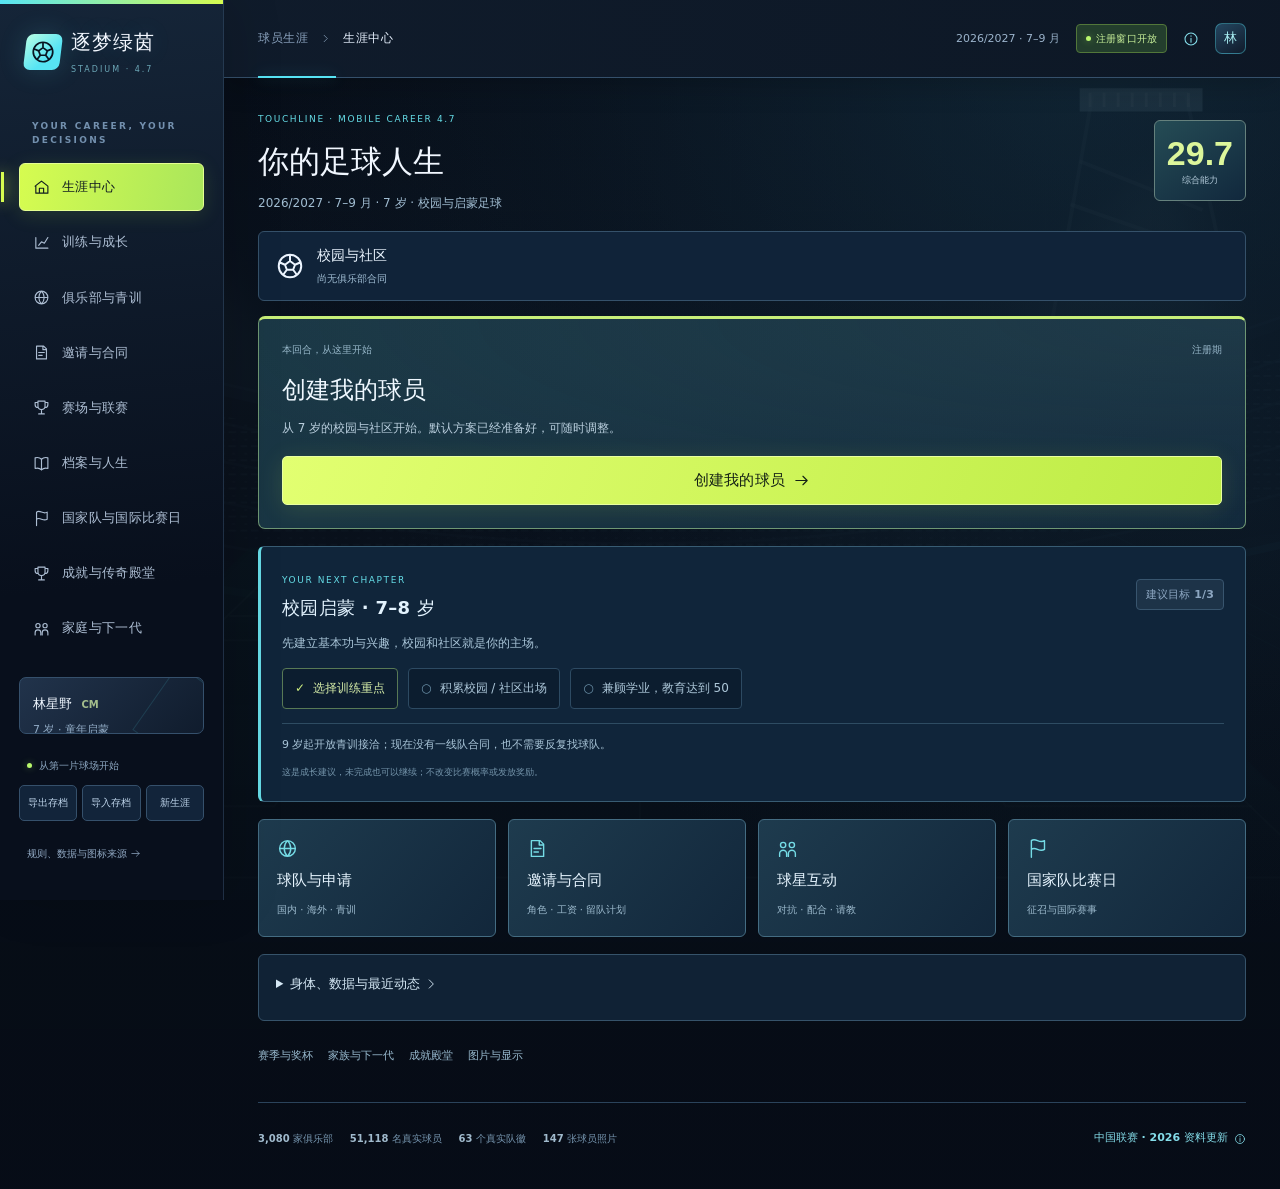
==== commit 57af4fe3: "Publish 4.7: Agent-led renewal and transfer planning, consistent match credits, position statistics " ====
--- a/index.html
+++ b/index.html
@@ -1,4 +1,4 @@
-<!doctype html><html lang="zh-CN"><head><meta charset="utf-8"><meta name="viewport" content="width=device-width,initial-scale=1,viewport-fit=cover"><meta name="theme-color" content="#07121f"><meta name="apple-mobile-web-app-capable" content="yes"><meta name="apple-mobile-web-app-title" content="逐梦绿茵"><title>逐梦绿茵 4.6 · 俱乐部王朝 · 手机生涯</title><link rel="icon" href="icon-192.png"><link rel="apple-touch-icon" href="apple-touch-icon.png"><link rel="manifest" href="manifest.webmanifest"><style>:root{--bg:#f2f4f1;--card:#fff;--ink:#1f342b;--muted:#7b8a81;--line:#e3e9e2;--green:#193f31;--lime:#cbe483;--soft:#edf3e8;--gold:#bd9859;--red:#be6c62;font-family:Inter,'Segoe UI','Microsoft YaHei',system-ui,sans-serif;font-synthesis:none;color:var(--ink);background:var(--bg)}*{box-sizing:border-box}body{margin:0;font-size:14px}button,input,select{font:inherit}button{cursor:pointer;border:0;transition:.15s}button:disabled{opacity:.4;cursor:not-allowed}button:hover:not(:disabled){filter:brightness(.97)}button:active{transform:translateY(1px)}button,a,input,select{outline-offset:3px}a{color:inherit}h1,h2,h3,p{margin:0}svg{vertical-align:middle}input,select{width:100%;min-width:0;border:1px solid #d7e1d5;background:white;border-radius:8px;padding:11px 12px;color:var(--ink);font-size:13px}select{cursor:pointer}input[type=range]{padding:0;accent-color:var(--green)}label{display:block;font-size:12px;color:#6f8074;margin-bottom:8px}small{font-size:11px}.muted{color:var(--muted)}.good{color:#568a50}.bad{color:#b86860}.mono{font-variant-numeric:tabular-nums;font-family:'Segoe UI',sans-serif}.shell{display:grid;grid-template-columns:224px 1fr;min-height:100vh}.sidebar{width:224px;position:fixed;inset:0 auto 0 0;display:flex;flex-direction:column;padding:29px 19px;background:#153a2d;color:#e7eee5;z-index:30}.brand{display:flex;align-items:center;gap:10px;padding:0 8px;margin-bottom:32px}.brand-icon{display:grid;place-items:center;width:36px;height:36px;background:#cbe483;border-radius:50%;color:#204831;flex-shrink:0}.brand strong{font-size:19px;letter-spacing:1.8px;display:block}.brand small{font-size:9px;letter-spacing:2px;display:block;color:#a9c3ab;margin-top:6px}.side-label{font-size:10px;letter-spacing:2px;color:#71927d;padding:15px 13px}.nav{display:flex;flex-direction:column;gap:5px}.nav button{border-radius:8px;padding:13px;color:#9eb8a6;text-align:left;background:transparent;font-size:13px;display:flex;align-items:center;gap:12px}.nav button.active{background:#cbe483;color:#24472f;font-weight:650}.nav button .notice{margin-left:auto;display:grid;place-items:center;background:#e3f1bd;color:#304a2f;border-radius:5px;width:19px;height:18px;font-size:11px}.side-player{padding:16px 13px;margin-top:24px;border:1px solid #51715e55;border-radius:10px}.side-player strong{font-size:13px;display:block}.side-player small{display:block;font-size:11px;color:#97b39d;margin-top:6px;line-height:1.8}.side-bottom{margin-top:auto;padding-top:24px}.side-status{font-size:10px;color:#8dae94;margin:0 8px 12px;display:flex;align-items:center;gap:7px}.dot{display:inline-block;width:5px;height:5px;background:#a9ca79;border-radius:50%;flex-shrink:0}.side-actions{display:flex;gap:5px}.side-actions button{font-size:10px;padding:9px 4px;flex:1;border:1px solid #52705d55;border-radius:6px;background:#214737;color:#b9ccb8}.side-link{font-size:10px;color:#7d9e85;margin-top:15px;background:none;padding:0 8px}.main{grid-column:2;min-width:0}.topbar{height:78px;display:flex;align-items:center;justify-content:space-between;gap:15px;border-bottom:1px solid var(--line);padding:0 34px;background:#fbfcf9}.top-breadcrumb{font-size:12px;color:var(--muted);display:flex;align-items:center;gap:12px}.top-breadcrumb strong{font-weight:550;color:var(--ink)}.top-actions{display:flex;align-items:center;gap:16px;font-size:11px;color:#71846f}.pill{font-size:10px;border-radius:99px;padding:6px 9px;display:inline-flex;align-items:center;gap:5px;background:#eef4e7;color:#668155;white-space:nowrap}.pill.green{background:#e2efd2;color:#507844}.pill.gold{background:#f8f0df;color:#9e8046}.pill.red{background:#faeae6;color:#ad7466}.top-avatar{width:31px;height:31px;display:grid;place-items:center;border-radius:50%;background:#e6eedd;font-size:13px;font-weight:600;color:#47633e}.mobile-brand{display:none}.page{max-width:1650px;padding:28px 34px 32px;margin:auto}.heading{display:flex;align-items:flex-end;justify-content:space-between;margin-bottom:22px;gap:16px}.eyebrow{font-size:10px;letter-spacing:2px;color:#8c9b86;margin-bottom:8px;text-transform:uppercase}.heading h1{font-size:25px;letter-spacing:.7px;font-weight:650}.heading p{font-size:12px;line-height:1.8;margin-top:8px;color:var(--muted)}.btn{background:var(--green);color:#fff;display:inline-flex;align-items:center;justify-content:center;gap:8px;min-height:39px;padding:11px 15px;font-size:12px;border-radius:8px;font-weight:550;white-space:nowrap}.btn.lime{background:var(--lime);color:#26472f}.btn.outline{background:#fff;border:1px solid var(--line);color:#3e5947}.btn.ghost{background:#ffffff0b;border:1px solid #ffffff30;color:#c8dcc7}.btn.small{font-size:11px;min-height:32px;padding:8px 11px}.btn.danger{background:#f8ece8;color:#a96559;border:1px solid #efd8d1}.textbtn{padding:0;background:none;color:#6e8564;font-size:11px;display:inline-flex;gap:6px;align-items:center}.grid{display:grid;grid-template-columns:minmax(0,1fr) 305px;gap:21px}.stack{display:flex;flex-direction:column;gap:20px}.card{background:white;border:1px solid var(--line);border-radius:14px;padding:21px}.section-head{display:flex;justify-content:space-between;align-items:center;gap:12px;margin-bottom:17px}.section-head h2,.section-head h3{font-size:14px;font-weight:650}.section-head span{font-size:11px;color:var(--muted)}.career-hero{background:#1b4735;color:#fff;padding:29px;border-radius:16px;position:relative;overflow:hidden;min-height:213px}.career-hero:after{content:'';position:absolute;right:-15px;top:-32px;width:310px;height:310px;border:1px solid #c3e7a51f;transform:rotate(-18deg);background:repeating-linear-gradient(90deg,transparent 0 55px,#a5c8870b 56px 110px)}.career-hero .hero-pitch{position:absolute;right:24px;top:25px;width:220px;height:160px;opacity:.2}.career-hero .hero-content{position:relative;z-index:2;max-width:75%}.career-hero .eyebrow{color:#b7d293;font-size:10px}.career-hero h2{font-size:29px;font-weight:550;line-height:1.55;letter-spacing:1px;margin:14px 0 9px}.career-hero p{font-size:12px;line-height:1.9;color:#b3cdb9;max-width:490px}.hero-actions{display:flex;align-items:center;gap:14px;margin-top:21px}.hero-actions small{font-size:10px;color:#9fbea6;line-height:1.8}.hero-number{position:absolute;right:35px;bottom:5px;font:italic 126px Georgia;color:#bada8e13;z-index:1}.phase-track{display:grid;grid-template-columns:repeat(4,1fr);gap:8px;background:white;border:1px solid var(--line);padding:17px;border-radius:12px}.phase-step{padding:9px 12px;border-radius:8px;position:relative;background:#f7f9f4}.phase-step.active{background:#e8f1db}.phase-step strong{font-size:11px;display:block;color:#85927c;font-weight:500}.phase-step.active strong{color:#3c6639}.phase-step small{font-size:10px;color:#a0ac96;display:block;margin-top:6px}.phase-step.active:before{content:'';position:absolute;top:10px;right:10px;width:5px;height:5px;border-radius:50%;background:#70964e}.metrics{display:grid;grid-template-columns:repeat(4,1fr);gap:12px}.metric{background:white;border:1px solid var(--line);border-radius:11px;padding:17px}.metric small{font-size:10px;color:#8c9a84;display:block}.metric b{display:block;font-size:25px;font-weight:500;font-variant-numeric:tabular-nums;line-height:1.1;margin:11px 0 9px;letter-spacing:-.7px}.metric p{font-size:10px;color:#92a182;line-height:1.7}.columns-2{display:grid;grid-template-columns:1fr 1fr;gap:19px}.choice-list{display:flex;flex-direction:column;gap:8px}.plan-choice{border:1px solid var(--line);background:#fff;border-radius:9px;padding:12px;display:flex;align-items:center;text-align:left;gap:10px;color:#547049;font-size:12px}.plan-choice strong{font-size:12px;font-weight:550;display:block}.plan-choice small{display:block;font-size:10px;color:#92a181;margin-top:5px}.plan-choice.selected{border-color:#8eac71;background:#f3f7ed}.radio{margin-left:auto;width:12px;height:12px;border:1px solid #ccd9bf;border-radius:50%;flex-shrink:0}.selected .radio{border:4px solid #456f3b;background:#fff}.plan-row{display:grid;grid-template-columns:1fr 1fr;gap:14px;margin-top:16px}.hint{font-size:11px;line-height:1.9;color:#8a9982;margin-top:13px}.risk-strip{display:flex;align-items:center;justify-content:space-between;font-size:11px;color:#839374;padding:12px 0;border-top:1px solid var(--line);margin-top:15px;gap:12px}.profile{background:white;border:1px solid var(--line);border-radius:14px;overflow:hidden}.passport-head{background:#eaf0e1;padding:20px;min-height:105px;position:relative;overflow:hidden}.passport-head .rating-number{font-size:42px;font-weight:450;letter-spacing:-2px;color:#31582d}.passport-head .rating-number small{font-size:10px;letter-spacing:0;color:#92a178;margin-left:7px}.shirt{position:absolute;right:17px;top:10px;width:90px;height:110px}.passport-body{padding:22px}.passport-name{font-size:19px;font-weight:650;letter-spacing:1px;margin-bottom:7px}.passport-sub{font-size:11px;color:#8d9a81;line-height:1.9}.divider{height:1px;background:var(--line);margin:17px 0}.profile-club{display:flex;align-items:center;gap:11px}.crest{object-fit:contain;flex-shrink:0;filter:drop-shadow(0 1px 1px #223a1711)}.crest-fallback{width:36px;height:40px;display:grid;place-items:center;flex-shrink:0;color:#92a07e;background:#f0f4e9;border:1px dashed #d5dfc9;border-radius:7px;font-size:9px;text-align:center;line-height:1.4}.club-title strong{font-size:12px;display:block;line-height:1.8}.club-title small{display:block;font-size:10px;color:#9aa68d;margin-top:4px;line-height:1.7}.profile-line{display:flex;justify-content:space-between;gap:10px;font-size:11px;margin:12px 0}.profile-line span:first-child{color:#8c9c80}.statbar{margin:12px 0}.barlabel{display:flex;justify-content:space-between;font-size:11px;margin-bottom:7px}.bar{height:4px;background:#edf1e8;border-radius:5px;overflow:hidden}.bar i{display:block;background:#8ba96a;height:100%;border-radius:5px}.body-mini{display:flex;gap:5px}.body-mini>div{flex:1;text-align:center;border-right:1px solid var(--line)}.body-mini>div:last-child{border:0}.body-mini b{font-size:21px;font-weight:500;display:block;letter-spacing:-.5px}.body-mini b small{font-size:10px;color:#8d9d80;font-weight:400;letter-spacing:0}.body-mini span{display:block;font-size:10px;color:#9aa98c;margin-top:5px}.note-card{background:#eaf0df;border:1px solid #dce6cc;border-radius:13px;padding:20px}.note-card h3{font-size:13px;margin-bottom:10px}.note-card p{font-size:11px;line-height:1.9;color:#7b8d68}.agenda{display:flex;align-items:flex-start;gap:12px;padding:13px 0;border-bottom:1px solid #edf1e7}.agenda:last-child{border-bottom:0;padding-bottom:0}.agenda-icon{width:29px;height:29px;border-radius:8px;background:#eff4e6;color:#83a264;display:grid;place-items:center;flex-shrink:0}.agenda strong{font-size:12px;font-weight:550;display:block;line-height:1.6}.agenda p{font-size:11px;line-height:1.9;color:#929e88;margin-top:4px}.agenda .stamp{font-size:10px;color:#a0aa93;margin-left:auto;white-space:nowrap;padding-top:3px}.next-stage{display:flex;align-items:center;justify-content:space-between;gap:15px;background:#e5efd7;border:1px solid #d8e5c8;border-radius:11px;padding:17px 19px}.next-stage strong{display:block;font-size:13px}.next-stage small{display:block;font-size:10px;color:#839a6c;margin-top:6px;line-height:1.8}.badge{font-size:10px;padding:4px 7px;border-radius:4px;display:inline-block;background:#edf3e4;color:#78915e;white-space:nowrap}.badge.real{background:#e7eef8;color:#70879d}.toolbar{display:flex;gap:10px;margin:18px 0;flex-wrap:wrap}.toolbar .search{flex:1;min-width:220px;position:relative}.search>svg{position:absolute;left:13px;top:13px;color:#9bad8c}.search input{padding-left:40px}.toolbar select{width:160px}.tabs{display:flex;gap:4px;padding:4px;border-radius:9px;background:#e5ebde;width:max-content;margin-bottom:20px}.tabs button{background:none;padding:10px 18px;font-size:12px;color:#8b9c78;border-radius:6px}.tabs .active{background:#fff;color:#456d37;box-shadow:0 1px 4px #27401810}.data-note{font-size:11px;line-height:1.9;color:#81936e;background:#eaf1df;border:1px solid #dce6ce;border-radius:9px;padding:13px 16px;margin-bottom:18px}.table-wrap{overflow:auto;border:1px solid var(--line);border-radius:11px;background:#fff}table{width:100%;border-collapse:collapse;white-space:nowrap;font-size:12px}th{font-size:10px;font-weight:500;color:#91a082;text-align:left;padding:14px;background:#f8faf4;border-bottom:1px solid var(--line)}td{padding:14px;border-bottom:1px solid #edf1e8}tbody tr:hover{background:#fbfcf7}tr:last-child td{border-bottom:0}.table-club{display:flex;align-items:center;gap:10px}.table-club strong{font-size:12px;display:block;font-weight:550;line-height:1.7}.table-club small{display:block;font-size:10px;color:#9aa78c;margin-top:3px}.table-score{display:inline-grid;place-items:center;min-width:29px;height:27px;padding:0 7px;border-radius:5px;background:#e8f0dc;color:#55733a;font-size:12px;font-weight:650}.pager{display:flex;justify-content:space-between;align-items:center;font-size:11px;color:#8d9e7c;margin-top:16px;gap:10px}.actions{display:flex;gap:8px;flex-wrap:wrap}.row-emphasis{background:#edf4e2}.offer-grid{display:grid;grid-template-columns:repeat(2,1fr);gap:16px}.offer{background:#fff;border:1px solid var(--line);border-radius:13px;padding:21px}.offer-title{display:flex;gap:11px;align-items:center;margin-bottom:19px}.offer-title strong{font-size:14px;display:block}.offer-title small{font-size:11px;color:#91a27e;margin-top:6px;display:block}.detail-grid{display:grid;grid-template-columns:1fr 1fr;gap:10px;margin:18px 0}.detail-grid>div{background:#f2f6ec;border-radius:8px;padding:14px;font-size:13px;line-height:1.8;min-width:0}.detail-grid small{display:block;font-size:10px;color:#97a784;margin-bottom:5px}.full-width{grid-column:1/-1}.contract-hero{background:#1f4938;border-radius:14px;padding:26px;color:#e7f0df;margin-bottom:22px}.contract-hero .offer-title{margin-bottom:0}.contract-hero .offer-title small{color:#a8c093}.contract-hero .detail-grid>div{background:#ffffff0b;border:1px solid #ffffff12;color:#dcebc9}.contract-hero .detail-grid small{color:#9fbb8a}.contract-hero .detail-grid{grid-template-columns:repeat(4,1fr);gap:12px;margin-bottom:0}.empty{text-align:center;font-size:12px;color:#94a583;line-height:2.2;padding:40px 20px}.agent-grid{display:grid;grid-template-columns:repeat(3,1fr);gap:14px}.agent-card{background:white;border:1px solid var(--line);border-radius:12px;padding:20px}.agent-card strong{display:block;font-size:13px;margin:13px 0 8px}.agent-card p{font-size:11px;line-height:1.9;color:#8a9e76}.agent-card .btn{width:100%;margin-top:17px}.form-grid{display:grid;grid-template-columns:1fr 1fr;gap:17px}.form-grid .full{grid-column:1/-1}.settings-box{padding:18px;background:#ecf2e2;border:1px solid #dce7cb;border-radius:10px}.settings-box h3{font-size:13px;margin-bottom:15px}.settings-box p{font-size:11px;line-height:1.9;color:#8a9f73;margin-top:10px}.grow-chart{height:180px;position:relative;margin:18px 0 5px}.grow-chart svg{width:100%;height:100%;overflow:visible}.chart-labels{display:flex;justify-content:space-between;font-size:10px;color:#98a78a;margin:10px 0 16px}.growth-stats{display:grid;grid-template-columns:repeat(3,1fr);gap:10px}.growth-stats>div{border:1px solid var(--line);border-radius:9px;padding:15px}.growth-stats b{display:block;font-size:24px;font-weight:450;margin-bottom:6px}.growth-stats small{font-size:10px;color:#91a47c}.training-grid{display:grid;grid-template-columns:repeat(3,1fr);gap:9px}.training-grid .plan-choice{padding:14px 10px;min-height:65px}.training-grid .plan-choice strong{font-size:11px}.training-grid .plan-choice small{font-size:9px}.attribute-grid{display:grid;grid-template-columns:1fr 1fr;gap:0 24px}.fitness-state{display:flex;align-items:center;gap:13px;background:#f4f7ee;border-radius:10px;padding:17px;margin-bottom:19px}.fitness-state strong{display:block;font-size:13px}.fitness-state small{font-size:11px;color:#93a47e;margin-top:5px;display:block;line-height:1.8}.route-grid{display:grid;grid-template-columns:repeat(3,1fr);gap:16px}.route-card{background:white;border:1px solid var(--line);border-radius:12px;padding:23px;display:flex;flex-direction:column;gap:15px}.route-card.active{background:#eff5e6;border-color:#8baa6b}.route-card h3{font-size:14px}.route-card p{font-size:12px;line-height:2;color:#92a17f}.route-card .btn{margin-top:auto}.stage-list{display:flex;flex-wrap:wrap;gap:7px;margin-bottom:20px}.stage-tag{font-size:10px;padding:8px 11px;border-radius:6px;background:#e9eee2;color:#94a383}.stage-tag.current{background:#264f36;color:#d7e7b3}.journal{display:flex;align-items:flex-start;gap:12px;padding:16px 0;border-bottom:1px solid #e9eee1}.journal:last-child{border:0}.journal-time{min-width:51px;font-size:10px;color:#99a98a;line-height:1.9}.journal-content strong{font-size:12px;font-weight:550}.journal-content p{font-size:11px;color:#8b9e78;line-height:1.9;margin-top:5px}.journal-content small{font-size:10px;color:#b0bb9f;display:block;margin-top:6px}.journal .result-dot{width:6px;height:6px;border-radius:50%;background:#8aaa71;margin-top:5px;flex-shrink:0}.journal .result-dot.failure{background:#c18c7b}.trophy-grid{display:grid;grid-template-columns:repeat(3,1fr);gap:13px}.trophy{padding:20px;border-radius:12px;border:1px solid #e0e7d2;background:#fff;text-align:center}.trophy h3{font-size:12px;margin:14px 0 9px}.trophy p{font-size:10px;color:#9baa88;line-height:1.8}.roster{display:grid;grid-template-columns:1fr 1fr;gap:9px}.roster-player{border:1px solid var(--line);border-radius:8px;padding:13px;font-size:12px;background:#fff}.roster-player small{font-size:10px;color:#9eaf8b;display:block;margin-top:7px}.match-score{background:#1a4735;color:#d7e9c8;border-radius:12px;position:relative;overflow:hidden;padding:24px;margin-bottom:22px}.pitch-lines{position:absolute;inset:12px;border:1px solid #ffffff20}.pitch-lines:before{content:'';position:absolute;width:65px;height:65px;border:1px solid #ffffff20;border-radius:50%;left:calc(50% - 32px);top:calc(50% - 32px)}.pitch-lines:after{content:'';position:absolute;top:0;bottom:0;left:50%;border-left:1px solid #ffffff20}.score-display{position:relative;display:flex;align-items:center;justify-content:space-between;gap:15px;text-align:center;z-index:1}.score-display .team{flex:1;font-size:11px;line-height:1.8}.score-display .team img{display:block;margin:0 auto 9px}.score-display .score{font-size:42px;letter-spacing:7px;font-weight:400;font-family:Georgia,serif;white-space:nowrap}.event-meta{display:flex;gap:8px;margin-bottom:16px}.event-text{font-size:14px;line-height:2;color:#7f946e;margin-bottom:22px}.event-choices{display:flex;flex-direction:column;gap:12px}.event-choice{display:grid;grid-template-columns:28px 1fr 60px;align-items:start;gap:12px;text-align:left;padding:18px;border:1px solid #dce6d2;background:#fff;border-radius:12px;color:var(--ink)}.event-choice:hover{background:#f3f8eb;border-color:#91ae70}.choice-letter{font-size:23px;font-family:Georgia,serif;color:#b2c099;line-height:1.2}.event-choice strong{display:block;font-size:13px;font-weight:600;margin-top:3px}.event-choice small{display:block;font-size:11px;line-height:1.8;margin-top:8px}.choice-prob{text-align:right;font-size:21px;color:#5f834b;font-weight:500}.choice-prob small{font-size:9px;color:#a0b18a;margin-top:3px;line-height:1.5}.effects{display:flex;gap:6px;flex-wrap:wrap;margin-top:15px}.effects span{font-size:11px;padding:6px 9px;border-radius:6px;background:#e5efd7;color:#5e7c47}.effects span.minus{background:#f5e9e1;color:#ae8067}.outcome-card{text-align:center;padding:17px 0}.outcome-badge{width:63px;height:63px;margin:0 auto 20px;display:grid;place-items:center;border-radius:50%;background:#e5efd6;color:#779754}.outcome-badge.failure{background:#f3e6de;color:#be8d77}.outcome-card h2{font-size:24px;font-weight:550;margin-bottom:12px}.outcome-card p{font-size:14px;line-height:2;color:#8ca078}.outcome-card .effects{justify-content:center}.roll-note{background:#eff4e6;border:1px solid #dfe8d0;padding:13px;border-radius:8px;font-size:11px;line-height:1.9;color:#94a77d;margin-top:22px}.progress-dots{display:flex;gap:6px;justify-content:center;margin-top:15px}.progress-dots i{width:30px;height:3px;background:#ffffff25}.progress-dots i.done{background:#c6dc84}.result-hero{text-align:center;margin:10px 0 24px}.result-hero h2{font-size:24px;font-weight:550;line-height:1.7;margin:12px 0}.result-hero p{font-size:12px;color:#91a47a;line-height:1.9}.result-metrics{display:grid;grid-template-columns:repeat(4,1fr);gap:9px}.result-metrics>div{background:#eaf2df;border-radius:9px;padding:17px 8px;text-align:center}.result-metrics b{display:block;font-size:27px;font-weight:500;margin-bottom:7px}.result-metrics small{font-size:10px;color:#90a276}.overlay{position:fixed;inset:0;display:grid;place-items:center;background:#112e236e;backdrop-filter:blur(6px);z-index:100;padding:24px}.modal{background:#f5f7ef;border:1px solid #e0e8d3;border-radius:19px;padding:29px;width:min(660px,100%);max-height:90vh;overflow:auto;box-shadow:0 24px 100px #12352140}.modal.wide{width:min(920px,100%)}.modal-head{display:flex;justify-content:space-between;align-items:flex-start;gap:16px;margin-bottom:22px}.modal-head h2{font-size:22px;font-weight:600;line-height:1.5}.modal-head p{font-size:12px;line-height:1.9;color:#95a67f;margin-top:7px}.modal-close{width:27px;height:27px;display:grid;place-items:center;background:#e8eedd;border-radius:50%;color:#95a57d;flex-shrink:0}.modal-actions{display:flex;justify-content:flex-end;gap:9px;margin-top:24px;flex-wrap:wrap}.modal-section{padding:20px 0;border-top:1px solid #e3ead8;margin-top:20px}.modal-section h3{font-size:13px;margin-bottom:15px}.banner-note{padding:14px;background:#edf3e2;border:1px solid #dce6ce;border-radius:9px;margin:15px 0;font-size:12px;line-height:1.9;color:#8da171}.footer{display:flex;justify-content:space-between;align-items:center;gap:16px;margin-top:28px;padding-top:18px;border-top:1px solid var(--line);font-size:10px;color:#9aa98a;line-height:1.9}.footer strong{font-weight:600;color:#71845d}.footer-items{display:flex;gap:17px}.mobile-nav{display:none}.file-input{display:none}#toast{position:fixed;bottom:25px;left:50%;transform:translate(-50%,15px);opacity:0;pointer-events:none;background:#204d35;color:#e4efcc;box-shadow:0 10px 30px #244b211f;border:1px solid #789c5b;border-radius:10px;padding:14px 20px;max-width:90vw;font-size:12px;line-height:1.8;z-index:200;transition:.2s}#toast.visible{opacity:1;transform:translate(-50%,0)}.playtime{display:flex;gap:4px;align-items:end;height:38px}.playtime i{width:7px;border-radius:2px;background:#a6c17c}.ended{background:#214b36;color:#ecf4df;border-radius:16px;padding:35px;margin-bottom:22px}.ended h2{font-size:28px;font-weight:550;line-height:1.6;margin:15px 0}.ended p{font-size:13px;line-height:2;color:#b3c99c}.source-list{font-size:12px;line-height:2.2;color:#8a9f75}.source-list a{text-underline-offset:3px}.source-list p+p{margin-top:15px}.loyalty-track{height:5px;background:#4f705044;border-radius:6px;margin:18px 0 9px;overflow:hidden}.loyalty-track i{display:block;height:100%;background:#c2d98a}.career-route{display:flex;gap:10px;align-items:center;border-bottom:1px solid #edf1e5;padding:14px 0}.career-route:last-child{border:0}.career-route .move-arrow{color:#acc298}.career-route small{display:block;font-size:10px;color:#9caa8d;line-height:1.9;margin-top:5px}.career-route strong{font-size:12px;font-weight:550}.log-tags{display:flex;gap:7px;flex-wrap:wrap;margin-bottom:15px}.log-tags button{padding:7px 10px;border-radius:6px;font-size:10px;background:#ebf0e2;color:#8fa27b}.log-tags button.active{background:#365c39;color:#deedc7}
+<!doctype html><html lang="zh-CN"><head><meta charset="utf-8"><meta name="viewport" content="width=device-width,initial-scale=1,viewport-fit=cover"><meta name="theme-color" content="#07121f"><meta name="apple-mobile-web-app-capable" content="yes"><meta name="apple-mobile-web-app-title" content="逐梦绿茵"><title>逐梦绿茵 4.7 · 俱乐部王朝 · 手机生涯</title><link rel="icon" href="icon-192.png"><link rel="apple-touch-icon" href="apple-touch-icon.png"><link rel="manifest" href="manifest.webmanifest"><style>:root{--bg:#f2f4f1;--card:#fff;--ink:#1f342b;--muted:#7b8a81;--line:#e3e9e2;--green:#193f31;--lime:#cbe483;--soft:#edf3e8;--gold:#bd9859;--red:#be6c62;font-family:Inter,'Segoe UI','Microsoft YaHei',system-ui,sans-serif;font-synthesis:none;color:var(--ink);background:var(--bg)}*{box-sizing:border-box}body{margin:0;font-size:14px}button,input,select{font:inherit}button{cursor:pointer;border:0;transition:.15s}button:disabled{opacity:.4;cursor:not-allowed}button:hover:not(:disabled){filter:brightness(.97)}button:active{transform:translateY(1px)}button,a,input,select{outline-offset:3px}a{color:inherit}h1,h2,h3,p{margin:0}svg{vertical-align:middle}input,select{width:100%;min-width:0;border:1px solid #d7e1d5;background:white;border-radius:8px;padding:11px 12px;color:var(--ink);font-size:13px}select{cursor:pointer}input[type=range]{padding:0;accent-color:var(--green)}label{display:block;font-size:12px;color:#6f8074;margin-bottom:8px}small{font-size:11px}.muted{color:var(--muted)}.good{color:#568a50}.bad{color:#b86860}.mono{font-variant-numeric:tabular-nums;font-family:'Segoe UI',sans-serif}.shell{display:grid;grid-template-columns:224px 1fr;min-height:100vh}.sidebar{width:224px;position:fixed;inset:0 auto 0 0;display:flex;flex-direction:column;padding:29px 19px;background:#153a2d;color:#e7eee5;z-index:30}.brand{display:flex;align-items:center;gap:10px;padding:0 8px;margin-bottom:32px}.brand-icon{display:grid;place-items:center;width:36px;height:36px;background:#cbe483;border-radius:50%;color:#204831;flex-shrink:0}.brand strong{font-size:19px;letter-spacing:1.8px;display:block}.brand small{font-size:9px;letter-spacing:2px;display:block;color:#a9c3ab;margin-top:6px}.side-label{font-size:10px;letter-spacing:2px;color:#71927d;padding:15px 13px}.nav{display:flex;flex-direction:column;gap:5px}.nav button{border-radius:8px;padding:13px;color:#9eb8a6;text-align:left;background:transparent;font-size:13px;display:flex;align-items:center;gap:12px}.nav button.active{background:#cbe483;color:#24472f;font-weight:650}.nav button .notice{margin-left:auto;display:grid;place-items:center;background:#e3f1bd;color:#304a2f;border-radius:5px;width:19px;height:18px;font-size:11px}.side-player{padding:16px 13px;margin-top:24px;border:1px solid #51715e55;border-radius:10px}.side-player strong{font-size:13px;display:block}.side-player small{display:block;font-size:11px;color:#97b39d;margin-top:6px;line-height:1.8}.side-bottom{margin-top:auto;padding-top:24px}.side-status{font-size:10px;color:#8dae94;margin:0 8px 12px;display:flex;align-items:center;gap:7px}.dot{display:inline-block;width:5px;height:5px;background:#a9ca79;border-radius:50%;flex-shrink:0}.side-actions{display:flex;gap:5px}.side-actions button{font-size:10px;padding:9px 4px;flex:1;border:1px solid #52705d55;border-radius:6px;background:#214737;color:#b9ccb8}.side-link{font-size:10px;color:#7d9e85;margin-top:15px;background:none;padding:0 8px}.main{grid-column:2;min-width:0}.topbar{height:78px;display:flex;align-items:center;justify-content:space-between;gap:15px;border-bottom:1px solid var(--line);padding:0 34px;background:#fbfcf9}.top-breadcrumb{font-size:12px;color:var(--muted);display:flex;align-items:center;gap:12px}.top-breadcrumb strong{font-weight:550;color:var(--ink)}.top-actions{display:flex;align-items:center;gap:16px;font-size:11px;color:#71846f}.pill{font-size:10px;border-radius:99px;padding:6px 9px;display:inline-flex;align-items:center;gap:5px;background:#eef4e7;color:#668155;white-space:nowrap}.pill.green{background:#e2efd2;color:#507844}.pill.gold{background:#f8f0df;color:#9e8046}.pill.red{background:#faeae6;color:#ad7466}.top-avatar{width:31px;height:31px;display:grid;place-items:center;border-radius:50%;background:#e6eedd;font-size:13px;font-weight:600;color:#47633e}.mobile-brand{display:none}.page{max-width:1650px;padding:28px 34px 32px;margin:auto}.heading{display:flex;align-items:flex-end;justify-content:space-between;margin-bottom:22px;gap:16px}.eyebrow{font-size:10px;letter-spacing:2px;color:#8c9b86;margin-bottom:8px;text-transform:uppercase}.heading h1{font-size:25px;letter-spacing:.7px;font-weight:650}.heading p{font-size:12px;line-height:1.8;margin-top:8px;color:var(--muted)}.btn{background:var(--green);color:#fff;display:inline-flex;align-items:center;justify-content:center;gap:8px;min-height:39px;padding:11px 15px;font-size:12px;border-radius:8px;font-weight:550;white-space:nowrap}.btn.lime{background:var(--lime);color:#26472f}.btn.outline{background:#fff;border:1px solid var(--line);color:#3e5947}.btn.ghost{background:#ffffff0b;border:1px solid #ffffff30;color:#c8dcc7}.btn.small{font-size:11px;min-height:32px;padding:8px 11px}.btn.danger{background:#f8ece8;color:#a96559;border:1px solid #efd8d1}.textbtn{padding:0;background:none;color:#6e8564;font-size:11px;display:inline-flex;gap:6px;align-items:center}.grid{display:grid;grid-template-columns:minmax(0,1fr) 305px;gap:21px}.stack{display:flex;flex-direction:column;gap:20px}.card{background:white;border:1px solid var(--line);border-radius:14px;padding:21px}.section-head{display:flex;justify-content:space-between;align-items:center;gap:12px;margin-bottom:17px}.section-head h2,.section-head h3{font-size:14px;font-weight:650}.section-head span{font-size:11px;color:var(--muted)}.career-hero{background:#1b4735;color:#fff;padding:29px;border-radius:16px;position:relative;overflow:hidden;min-height:213px}.career-hero:after{content:'';position:absolute;right:-15px;top:-32px;width:310px;height:310px;border:1px solid #c3e7a51f;transform:rotate(-18deg);background:repeating-linear-gradient(90deg,transparent 0 55px,#a5c8870b 56px 110px)}.career-hero .hero-pitch{position:absolute;right:24px;top:25px;width:220px;height:160px;opacity:.2}.career-hero .hero-content{position:relative;z-index:2;max-width:75%}.career-hero .eyebrow{color:#b7d293;font-size:10px}.career-hero h2{font-size:29px;font-weight:550;line-height:1.55;letter-spacing:1px;margin:14px 0 9px}.career-hero p{font-size:12px;line-height:1.9;color:#b3cdb9;max-width:490px}.hero-actions{display:flex;align-items:center;gap:14px;margin-top:21px}.hero-actions small{font-size:10px;color:#9fbea6;line-height:1.8}.hero-number{position:absolute;right:35px;bottom:5px;font:italic 126px Georgia;color:#bada8e13;z-index:1}.phase-track{display:grid;grid-template-columns:repeat(4,1fr);gap:8px;background:white;border:1px solid var(--line);padding:17px;border-radius:12px}.phase-step{padding:9px 12px;border-radius:8px;position:relative;background:#f7f9f4}.phase-step.active{background:#e8f1db}.phase-step strong{font-size:11px;display:block;color:#85927c;font-weight:500}.phase-step.active strong{color:#3c6639}.phase-step small{font-size:10px;color:#a0ac96;display:block;margin-top:6px}.phase-step.active:before{content:'';position:absolute;top:10px;right:10px;width:5px;height:5px;border-radius:50%;background:#70964e}.metrics{display:grid;grid-template-columns:repeat(4,1fr);gap:12px}.metric{background:white;border:1px solid var(--line);border-radius:11px;padding:17px}.metric small{font-size:10px;color:#8c9a84;display:block}.metric b{display:block;font-size:25px;font-weight:500;font-variant-numeric:tabular-nums;line-height:1.1;margin:11px 0 9px;letter-spacing:-.7px}.metric p{font-size:10px;color:#92a182;line-height:1.7}.columns-2{display:grid;grid-template-columns:1fr 1fr;gap:19px}.choice-list{display:flex;flex-direction:column;gap:8px}.plan-choice{border:1px solid var(--line);background:#fff;border-radius:9px;padding:12px;display:flex;align-items:center;text-align:left;gap:10px;color:#547049;font-size:12px}.plan-choice strong{font-size:12px;font-weight:550;display:block}.plan-choice small{display:block;font-size:10px;color:#92a181;margin-top:5px}.plan-choice.selected{border-color:#8eac71;background:#f3f7ed}.radio{margin-left:auto;width:12px;height:12px;border:1px solid #ccd9bf;border-radius:50%;flex-shrink:0}.selected .radio{border:4px solid #456f3b;background:#fff}.plan-row{display:grid;grid-template-columns:1fr 1fr;gap:14px;margin-top:16px}.hint{font-size:11px;line-height:1.9;color:#8a9982;margin-top:13px}.risk-strip{display:flex;align-items:center;justify-content:space-between;font-size:11px;color:#839374;padding:12px 0;border-top:1px solid var(--line);margin-top:15px;gap:12px}.profile{background:white;border:1px solid var(--line);border-radius:14px;overflow:hidden}.passport-head{background:#eaf0e1;padding:20px;min-height:105px;position:relative;overflow:hidden}.passport-head .rating-number{font-size:42px;font-weight:450;letter-spacing:-2px;color:#31582d}.passport-head .rating-number small{font-size:10px;letter-spacing:0;color:#92a178;margin-left:7px}.shirt{position:absolute;right:17px;top:10px;width:90px;height:110px}.passport-body{padding:22px}.passport-name{font-size:19px;font-weight:650;letter-spacing:1px;margin-bottom:7px}.passport-sub{font-size:11px;color:#8d9a81;line-height:1.9}.divider{height:1px;background:var(--line);margin:17px 0}.profile-club{display:flex;align-items:center;gap:11px}.crest{object-fit:contain;flex-shrink:0;filter:drop-shadow(0 1px 1px #223a1711)}.crest-fallback{width:36px;height:40px;display:grid;place-items:center;flex-shrink:0;color:#92a07e;background:#f0f4e9;border:1px dashed #d5dfc9;border-radius:7px;font-size:9px;text-align:center;line-height:1.4}.club-title strong{font-size:12px;display:block;line-height:1.8}.club-title small{display:block;font-size:10px;color:#9aa68d;margin-top:4px;line-height:1.7}.profile-line{display:flex;justify-content:space-between;gap:10px;font-size:11px;margin:12px 0}.profile-line span:first-child{color:#8c9c80}.statbar{margin:12px 0}.barlabel{display:flex;justify-content:space-between;font-size:11px;margin-bottom:7px}.bar{height:4px;background:#edf1e8;border-radius:5px;overflow:hidden}.bar i{display:block;background:#8ba96a;height:100%;border-radius:5px}.body-mini{display:flex;gap:5px}.body-mini>div{flex:1;text-align:center;border-right:1px solid var(--line)}.body-mini>div:last-child{border:0}.body-mini b{font-size:21px;font-weight:500;display:block;letter-spacing:-.5px}.body-mini b small{font-size:10px;color:#8d9d80;font-weight:400;letter-spacing:0}.body-mini span{display:block;font-size:10px;color:#9aa98c;margin-top:5px}.note-card{background:#eaf0df;border:1px solid #dce6cc;border-radius:13px;padding:20px}.note-card h3{font-size:13px;margin-bottom:10px}.note-card p{font-size:11px;line-height:1.9;color:#7b8d68}.agenda{display:flex;align-items:flex-start;gap:12px;padding:13px 0;border-bottom:1px solid #edf1e7}.agenda:last-child{border-bottom:0;padding-bottom:0}.agenda-icon{width:29px;height:29px;border-radius:8px;background:#eff4e6;color:#83a264;display:grid;place-items:center;flex-shrink:0}.agenda strong{font-size:12px;font-weight:550;display:block;line-height:1.6}.agenda p{font-size:11px;line-height:1.9;color:#929e88;margin-top:4px}.agenda .stamp{font-size:10px;color:#a0aa93;margin-left:auto;white-space:nowrap;padding-top:3px}.next-stage{display:flex;align-items:center;justify-content:space-between;gap:15px;background:#e5efd7;border:1px solid #d8e5c8;border-radius:11px;padding:17px 19px}.next-stage strong{display:block;font-size:13px}.next-stage small{display:block;font-size:10px;color:#839a6c;margin-top:6px;line-height:1.8}.badge{font-size:10px;padding:4px 7px;border-radius:4px;display:inline-block;background:#edf3e4;color:#78915e;white-space:nowrap}.badge.real{background:#e7eef8;color:#70879d}.toolbar{display:flex;gap:10px;margin:18px 0;flex-wrap:wrap}.toolbar .search{flex:1;min-width:220px;position:relative}.search>svg{position:absolute;left:13px;top:13px;color:#9bad8c}.search input{padding-left:40px}.toolbar select{width:160px}.tabs{display:flex;gap:4px;padding:4px;border-radius:9px;background:#e5ebde;width:max-content;margin-bottom:20px}.tabs button{background:none;padding:10px 18px;font-size:12px;color:#8b9c78;border-radius:6px}.tabs .active{background:#fff;color:#456d37;box-shadow:0 1px 4px #27401810}.data-note{font-size:11px;line-height:1.9;color:#81936e;background:#eaf1df;border:1px solid #dce6ce;border-radius:9px;padding:13px 16px;margin-bottom:18px}.table-wrap{overflow:auto;border:1px solid var(--line);border-radius:11px;background:#fff}table{width:100%;border-collapse:collapse;white-space:nowrap;font-size:12px}th{font-size:10px;font-weight:500;color:#91a082;text-align:left;padding:14px;background:#f8faf4;border-bottom:1px solid var(--line)}td{padding:14px;border-bottom:1px solid #edf1e8}tbody tr:hover{background:#fbfcf7}tr:last-child td{border-bottom:0}.table-club{display:flex;align-items:center;gap:10px}.table-club strong{font-size:12px;display:block;font-weight:550;line-height:1.7}.table-club small{display:block;font-size:10px;color:#9aa78c;margin-top:3px}.table-score{display:inline-grid;place-items:center;min-width:29px;height:27px;padding:0 7px;border-radius:5px;background:#e8f0dc;color:#55733a;font-size:12px;font-weight:650}.pager{display:flex;justify-content:space-between;align-items:center;font-size:11px;color:#8d9e7c;margin-top:16px;gap:10px}.actions{display:flex;gap:8px;flex-wrap:wrap}.row-emphasis{background:#edf4e2}.offer-grid{display:grid;grid-template-columns:repeat(2,1fr);gap:16px}.offer{background:#fff;border:1px solid var(--line);border-radius:13px;padding:21px}.offer-title{display:flex;gap:11px;align-items:center;margin-bottom:19px}.offer-title strong{font-size:14px;display:block}.offer-title small{font-size:11px;color:#91a27e;margin-top:6px;display:block}.detail-grid{display:grid;grid-template-columns:1fr 1fr;gap:10px;margin:18px 0}.detail-grid>div{background:#f2f6ec;border-radius:8px;padding:14px;font-size:13px;line-height:1.8;min-width:0}.detail-grid small{display:block;font-size:10px;color:#97a784;margin-bottom:5px}.full-width{grid-column:1/-1}.contract-hero{background:#1f4938;border-radius:14px;padding:26px;color:#e7f0df;margin-bottom:22px}.contract-hero .offer-title{margin-bottom:0}.contract-hero .offer-title small{color:#a8c093}.contract-hero .detail-grid>div{background:#ffffff0b;border:1px solid #ffffff12;color:#dcebc9}.contract-hero .detail-grid small{color:#9fbb8a}.contract-hero .detail-grid{grid-template-columns:repeat(4,1fr);gap:12px;margin-bottom:0}.empty{text-align:center;font-size:12px;color:#94a583;line-height:2.2;padding:40px 20px}.agent-grid{display:grid;grid-template-columns:repeat(3,1fr);gap:14px}.agent-card{background:white;border:1px solid var(--line);border-radius:12px;padding:20px}.agent-card strong{display:block;font-size:13px;margin:13px 0 8px}.agent-card p{font-size:11px;line-height:1.9;color:#8a9e76}.agent-card .btn{width:100%;margin-top:17px}.form-grid{display:grid;grid-template-columns:1fr 1fr;gap:17px}.form-grid .full{grid-column:1/-1}.settings-box{padding:18px;background:#ecf2e2;border:1px solid #dce7cb;border-radius:10px}.settings-box h3{font-size:13px;margin-bottom:15px}.settings-box p{font-size:11px;line-height:1.9;color:#8a9f73;margin-top:10px}.grow-chart{height:180px;position:relative;margin:18px 0 5px}.grow-chart svg{width:100%;height:100%;overflow:visible}.chart-labels{display:flex;justify-content:space-between;font-size:10px;color:#98a78a;margin:10px 0 16px}.growth-stats{display:grid;grid-template-columns:repeat(3,1fr);gap:10px}.growth-stats>div{border:1px solid var(--line);border-radius:9px;padding:15px}.growth-stats b{display:block;font-size:24px;font-weight:450;margin-bottom:6px}.growth-stats small{font-size:10px;color:#91a47c}.training-grid{display:grid;grid-template-columns:repeat(3,1fr);gap:9px}.training-grid .plan-choice{padding:14px 10px;min-height:65px}.training-grid .plan-choice strong{font-size:11px}.training-grid .plan-choice small{font-size:9px}.attribute-grid{display:grid;grid-template-columns:1fr 1fr;gap:0 24px}.fitness-state{display:flex;align-items:center;gap:13px;background:#f4f7ee;border-radius:10px;padding:17px;margin-bottom:19px}.fitness-state strong{display:block;font-size:13px}.fitness-state small{font-size:11px;color:#93a47e;margin-top:5px;display:block;line-height:1.8}.route-grid{display:grid;grid-template-columns:repeat(3,1fr);gap:16px}.route-card{background:white;border:1px solid var(--line);border-radius:12px;padding:23px;display:flex;flex-direction:column;gap:15px}.route-card.active{background:#eff5e6;border-color:#8baa6b}.route-card h3{font-size:14px}.route-card p{font-size:12px;line-height:2;color:#92a17f}.route-card .btn{margin-top:auto}.stage-list{display:flex;flex-wrap:wrap;gap:7px;margin-bottom:20px}.stage-tag{font-size:10px;padding:8px 11px;border-radius:6px;background:#e9eee2;color:#94a383}.stage-tag.current{background:#264f36;color:#d7e7b3}.journal{display:flex;align-items:flex-start;gap:12px;padding:16px 0;border-bottom:1px solid #e9eee1}.journal:last-child{border:0}.journal-time{min-width:51px;font-size:10px;color:#99a98a;line-height:1.9}.journal-content strong{font-size:12px;font-weight:550}.journal-content p{font-size:11px;color:#8b9e78;line-height:1.9;margin-top:5px}.journal-content small{font-size:10px;color:#b0bb9f;display:block;margin-top:6px}.journal .result-dot{width:6px;height:6px;border-radius:50%;background:#8aaa71;margin-top:5px;flex-shrink:0}.journal .result-dot.failure{background:#c18c7b}.trophy-grid{display:grid;grid-template-columns:repeat(3,1fr);gap:13px}.trophy{padding:20px;border-radius:12px;border:1px solid #e0e7d2;background:#fff;text-align:center}.trophy h3{font-size:12px;margin:14px 0 9px}.trophy p{font-size:10px;color:#9baa88;line-height:1.8}.roster{display:grid;grid-template-columns:1fr 1fr;gap:9px}.roster-player{border:1px solid var(--line);border-radius:8px;padding:13px;font-size:12px;background:#fff}.roster-player small{font-size:10px;color:#9eaf8b;display:block;margin-top:7px}.match-score{background:#1a4735;color:#d7e9c8;border-radius:12px;position:relative;overflow:hidden;padding:24px;margin-bottom:22px}.pitch-lines{position:absolute;inset:12px;border:1px solid #ffffff20}.pitch-lines:before{content:'';position:absolute;width:65px;height:65px;border:1px solid #ffffff20;border-radius:50%;left:calc(50% - 32px);top:calc(50% - 32px)}.pitch-lines:after{content:'';position:absolute;top:0;bottom:0;left:50%;border-left:1px solid #ffffff20}.score-display{position:relative;display:flex;align-items:center;justify-content:space-between;gap:15px;text-align:center;z-index:1}.score-display .team{flex:1;font-size:11px;line-height:1.8}.score-display .team img{display:block;margin:0 auto 9px}.score-display .score{font-size:42px;letter-spacing:7px;font-weight:400;font-family:Georgia,serif;white-space:nowrap}.event-meta{display:flex;gap:8px;margin-bottom:16px}.event-text{font-size:14px;line-height:2;color:#7f946e;margin-bottom:22px}.event-choices{display:flex;flex-direction:column;gap:12px}.event-choice{display:grid;grid-template-columns:28px 1fr 60px;align-items:start;gap:12px;text-align:left;padding:18px;border:1px solid #dce6d2;background:#fff;border-radius:12px;color:var(--ink)}.event-choice:hover{background:#f3f8eb;border-color:#91ae70}.choice-letter{font-size:23px;font-family:Georgia,serif;color:#b2c099;line-height:1.2}.event-choice strong{display:block;font-size:13px;font-weight:600;margin-top:3px}.event-choice small{display:block;font-size:11px;line-height:1.8;margin-top:8px}.choice-prob{text-align:right;font-size:21px;color:#5f834b;font-weight:500}.choice-prob small{font-size:9px;color:#a0b18a;margin-top:3px;line-height:1.5}.effects{display:flex;gap:6px;flex-wrap:wrap;margin-top:15px}.effects span{font-size:11px;padding:6px 9px;border-radius:6px;background:#e5efd7;color:#5e7c47}.effects span.minus{background:#f5e9e1;color:#ae8067}.outcome-card{text-align:center;padding:17px 0}.outcome-badge{width:63px;height:63px;margin:0 auto 20px;display:grid;place-items:center;border-radius:50%;background:#e5efd6;color:#779754}.outcome-badge.failure{background:#f3e6de;color:#be8d77}.outcome-card h2{font-size:24px;font-weight:550;margin-bottom:12px}.outcome-card p{font-size:14px;line-height:2;color:#8ca078}.outcome-card .effects{justify-content:center}.roll-note{background:#eff4e6;border:1px solid #dfe8d0;padding:13px;border-radius:8px;font-size:11px;line-height:1.9;color:#94a77d;margin-top:22px}.progress-dots{display:flex;gap:6px;justify-content:center;margin-top:15px}.progress-dots i{width:30px;height:3px;background:#ffffff25}.progress-dots i.done{background:#c6dc84}.result-hero{text-align:center;margin:10px 0 24px}.result-hero h2{font-size:24px;font-weight:550;line-height:1.7;margin:12px 0}.result-hero p{font-size:12px;color:#91a47a;line-height:1.9}.result-metrics{display:grid;grid-template-columns:repeat(4,1fr);gap:9px}.result-metrics>div{background:#eaf2df;border-radius:9px;padding:17px 8px;text-align:center}.result-metrics b{display:block;font-size:27px;font-weight:500;margin-bottom:7px}.result-metrics small{font-size:10px;color:#90a276}.overlay{position:fixed;inset:0;display:grid;place-items:center;background:#112e236e;backdrop-filter:blur(6px);z-index:100;padding:24px}.modal{background:#f5f7ef;border:1px solid #e0e8d3;border-radius:19px;padding:29px;width:min(660px,100%);max-height:90vh;overflow:auto;box-shadow:0 24px 100px #12352140}.modal.wide{width:min(920px,100%)}.modal-head{display:flex;justify-content:space-between;align-items:flex-start;gap:16px;margin-bottom:22px}.modal-head h2{font-size:22px;font-weight:600;line-height:1.5}.modal-head p{font-size:12px;line-height:1.9;color:#95a67f;margin-top:7px}.modal-close{width:27px;height:27px;display:grid;place-items:center;background:#e8eedd;border-radius:50%;color:#95a57d;flex-shrink:0}.modal-actions{display:flex;justify-content:flex-end;gap:9px;margin-top:24px;flex-wrap:wrap}.modal-section{padding:20px 0;border-top:1px solid #e3ead8;margin-top:20px}.modal-section h3{font-size:13px;margin-bottom:15px}.banner-note{padding:14px;background:#edf3e2;border:1px solid #dce6ce;border-radius:9px;margin:15px 0;font-size:12px;line-height:1.9;color:#8da171}.footer{display:flex;justify-content:space-between;align-items:center;gap:16px;margin-top:28px;padding-top:18px;border-top:1px solid var(--line);font-size:10px;color:#9aa98a;line-height:1.9}.footer strong{font-weight:600;color:#71845d}.footer-items{display:flex;gap:17px}.mobile-nav{display:none}.file-input{display:none}#toast{position:fixed;bottom:25px;left:50%;transform:translate(-50%,15px);opacity:0;pointer-events:none;background:#204d35;color:#e4efcc;box-shadow:0 10px 30px #244b211f;border:1px solid #789c5b;border-radius:10px;padding:14px 20px;max-width:90vw;font-size:12px;line-height:1.8;z-index:200;transition:.2s}#toast.visible{opacity:1;transform:translate(-50%,0)}.playtime{display:flex;gap:4px;align-items:end;height:38px}.playtime i{width:7px;border-radius:2px;background:#a6c17c}.ended{background:#214b36;color:#ecf4df;border-radius:16px;padding:35px;margin-bottom:22px}.ended h2{font-size:28px;font-weight:550;line-height:1.6;margin:15px 0}.ended p{font-size:13px;line-height:2;color:#b3c99c}.source-list{font-size:12px;line-height:2.2;color:#8a9f75}.source-list a{text-underline-offset:3px}.source-list p+p{margin-top:15px}.loyalty-track{height:5px;background:#4f705044;border-radius:6px;margin:18px 0 9px;overflow:hidden}.loyalty-track i{display:block;height:100%;background:#c2d98a}.career-route{display:flex;gap:10px;align-items:center;border-bottom:1px solid #edf1e5;padding:14px 0}.career-route:last-child{border:0}.career-route .move-arrow{color:#acc298}.career-route small{display:block;font-size:10px;color:#9caa8d;line-height:1.9;margin-top:5px}.career-route strong{font-size:12px;font-weight:550}.log-tags{display:flex;gap:7px;flex-wrap:wrap;margin-bottom:15px}.log-tags button{padding:7px 10px;border-radius:6px;font-size:10px;background:#ebf0e2;color:#8fa27b}.log-tags button.active{background:#365c39;color:#deedc7}
 @media(min-width:1550px){.grid{grid-template-columns:minmax(0,1fr) 330px}.career-hero h2{font-size:34px}.career-hero{min-height:235px}.card{padding:24px}.page{padding:32px 42px}.topbar{padding:0 42px}}
 @media(max-width:1200px){.shell{grid-template-columns:190px 1fr}.sidebar{width:190px;padding:25px 13px}.brand{gap:8px;padding:0 4px}.brand strong{font-size:17px}.brand small{font-size:7px;letter-spacing:1.5px}.brand-icon{width:32px;height:32px}.page{padding:25px}.topbar{padding:0 25px}.grid{grid-template-columns:minmax(0,1fr) 265px;gap:17px}.stack{gap:17px}.career-hero{padding:24px}.career-hero .hero-content{max-width:90%}.career-hero h2{font-size:27px}.career-hero .hero-pitch{opacity:.12;right:-30px}.card{padding:19px}.contract-hero .detail-grid{grid-template-columns:1fr 1fr}.training-grid{grid-template-columns:1fr 1fr}.agent-grid{grid-template-columns:1fr}.profile-line{font-size:10px}}
 @media(max-width:1000px){.grid{grid-template-columns:1fr}.right-col{display:grid;grid-template-columns:1fr 1fr;align-items:start}.profile{grid-row:span 2}.route-grid{grid-template-columns:1fr}.offer-grid{grid-template-columns:1fr}.metrics{gap:10px}.phase-step{padding:9px}.trophy-grid{grid-template-columns:1fr 1fr}.agent-grid{grid-template-columns:repeat(3,1fr)}}
@@ -393,7 +393,9 @@
 
 .cny-pay-card{margin:14px 0;padding:18px;background:linear-gradient(125deg,#1c3b4e,#101f31);border:1px solid #547b81;border-radius:12px;color:#dfedf1;min-width:0}.cny-pay-card h3{font-size:19px;margin:7px 0}.cny-pay-main{display:flex;align-items:baseline;flex-wrap:wrap;gap:12px;margin:14px 0}.cny-pay-main b{font-size:30px;color:#d9ed9e;overflow-wrap:anywhere}.cny-pay-main span,.cny-pay-card p,.cny-pay-card small{font-size:12px;line-height:1.8;color:#b3cbd8}.cny-pay-grid{display:grid;grid-template-columns:1fr 1fr;gap:12px}.cny-pay-grid small,.cny-pay-grid strong{display:block;line-height:1.8;overflow-wrap:anywhere}.cny-currency-note,.cny-correction{padding:14px 16px;border:1px solid #416b70;border-left:3px solid #d1e98a;background:#122f3c;border-radius:8px;margin:12px 0;font-size:13px;line-height:1.9}.cny-currency-note strong,.cny-currency-note span{display:block}.cny-currency-note span,.cny-correction p{color:#b4ccd7;margin-bottom:0}.cny-input-note{background:#1f3c4b;border-radius:8px;padding:12px;font-size:13px;line-height:1.8;color:#dceab5}@media(max-width:540px){.cny-pay-card{padding:14px}.cny-pay-main b{font-size:27px}.cny-pay-grid{grid-template-columns:1fr}.cny-pay-grid strong{font-size:15px}.cny-pay-card .section-head{flex-wrap:wrap;gap:8px}}
 
-[hidden]{display:none!important}#boot-screen{min-height:100svh;display:grid;place-items:center;padding:24px;background:radial-gradient(ellipse at 80% 0,#1b4257,transparent 65%),#07121f;color:#edf7ff;font-family:system-ui,-apple-system,sans-serif}.boot-card{width:min(480px,100%);padding:28px;border:1px solid #496b80;border-top:4px solid #d1f279;border-radius:10px;background:#12283be8}.boot-card small{color:#6bdde7;font-size:10px;letter-spacing:2px}.boot-card h1{font-size:32px;margin:18px 0 8px}.boot-card h2{font-size:18px;line-height:1.8;margin:18px 0 10px}.boot-card p{font-size:13px;line-height:1.9;color:#a9c4d7}.boot-track{height:5px;background:#29485d;margin:24px 0;overflow:hidden}.boot-track i{display:block;height:100%;width:3%;background:#d1f279;transition:width .2s}.boot-actions{display:flex;flex-wrap:wrap;gap:9px;margin-top:22px}.boot-actions button,.boot-card a{font-size:13px;line-height:1.8}.boot-actions button{min-height:44px;padding:10px 15px;border:1px solid #51778e;border-radius:5px;background:#1d4056;color:#def3ff}.boot-actions button:first-child{background:#d1f279;color:#23352a;border-color:#d1f279}.boot-card a{display:inline-block;margin-top:18px;color:#70dce8}.boot-media-note{position:fixed;bottom:86px;right:12px;z-index:120;max-width:88vw;padding:9px 12px;background:#10283cee;border:1px solid #507587;border-radius:6px;color:#bad4e4;font:11px/1.7 system-ui;pointer-events:none}.boot-media-note button{pointer-events:auto;min-height:36px;padding:5px 9px;margin-left:8px;background:#d1f279;color:#1b3629;border-radius:4px}</style></head><body><section id="boot-screen"><div class="boot-card"><small>TOUCHLINE · CAREER EDITION 4.6</small><h1>逐梦绿茵</h1><h2 id="boot-message">正在连接球场…</h2><p id="boot-detail">生涯资料优先载入，完整图片在后台补齐。</p><div class="boot-track"><i id="boot-progress"></i></div><div class="boot-actions"><button id="boot-retry" type="button">重新连接</button><button id="boot-backup" type="button">下载已有存档</button></div><a href="https://s131s132.github.io/touchline-life-repair/">旧版一直无法进入？保留存档修复连接 →</a><p>进度保存在这台设备。无需清除 Safari 网站数据。</p></div></section><div id="app" hidden></div><div id="modal-root" hidden></div><div id="toast" role="status" aria-live="polite"></div><script>window.TOUCHLINE_STARTUP={"core":"core-e4c0b45edbd7.js","media":[],"mediaIndex":{"clubs":{"of1008":"media-936741e159f6.json","of1012":"media-936741e159f6.json","of1013":"media-936741e159f6.json","of1014":"media-936741e159f6.json","of1021":"media-936741e159f6.json","of1044":"media-936741e159f6.json","of1075":"media-936741e159f6.json","of1083":"media-936741e159f6.json","of1087":"media-936741e159f6.json","of1089":"media-936741e159f6.json","of1116":"media-936741e159f6.json","of1117":"media-936741e159f6.json","of1130":"media-936741e159f6.json","of1133":"media-936741e159f6.json","of1143":"media-936741e159f6.json","of1153":"media-936741e159f6.json","of1204":"media-936741e159f6.json","of1211":"media-936741e159f6.json","of1212":"media-936741e159f6.json","of1218":"media-936741e159f6.json","of1259":"media-936741e159f6.json","of1265":"media-936741e159f6.json","of1268":"media-936741e159f6.json","of1310":"media-936741e159f6.json","of1312":"media-936741e159f6.json","of1314":"media-936741e159f6.json","of1316":"media-936741e159f6.json","of1317":"media-936741e159f6.json","of1318":"media-936741e159f6.json","of1319":"media-936741e159f6.json","of1321":"media-936741e159f6.json","of1322":"media-936741e159f6.json","of1325":"media-936741e159f6.json","of1331":"media-936741e159f6.json","of1332":"media-936741e159f6.json","of1334":"media-936741e159f6.json","of1337":"media-936741e159f6.json","of1338":"media-936741e159f6.json","of1339":"media-936741e159f6.json","of1340":"media-936741e159f6.json","of1355":"media-936741e159f6.json","of1356":"media-936741e159f6.json","of1357":"media-936741e159f6.json","of1358":"media-936741e159f6.json","of1359":"media-936741e159f6.json","of1362":"media-936741e159f6.json","of1366":"media-936741e159f6.json","of1367":"media-936741e159f6.json","of1368":"media-936741e159f6.json","of1369":"media-936741e159f6.json","of1370":"media-936741e159f6.json","of1371":"media-936741e159f6.json","of1372":"media-936741e159f6.json","of1373":"media-936741e159f6.json","of1374":"media-936741e159f6.json","of1375":"media-936741e159f6.json","of1377":"media-936741e159f6.json","of1378":"media-936741e159f6.json","of1379":"media-936741e159f6.json","of1380":"media-5864634a6313.json","of1384":"media-5864634a6313.json","of1387":"media-5864634a6313.json","of1388":"media-5864634a6313.json","of1390":"media-5864634a6313.json","of1393":"media-5864634a6313.json","of1395":"media-5864634a6313.json","of1396":"media-5864634a6313.json","of1398":"media-5864634a6313.json","of1399":"media-5864634a6313.json","of1400":"media-5864634a6313.json","of1401":"media-5864634a6313.json","of1402":"media-5864634a6313.json","of1403":"media-5864634a6313.json","of1405":"media-5864634a6313.json","of1406":"media-5864634a6313.json","of1407":"media-5864634a6313.json","of1409":"media-5864634a6313.json","of1410":"media-5864634a6313.json","of1412":"media-5864634a6313.json","of1413":"media-5864634a6313.json","of1415":"media-5864634a6313.json","of1417":"media-5864634a6313.json","of1419":"media-5864634a6313.json","of1421":"media-5864634a6313.json","of1422":"media-5864634a6313.json","of1423":"media-5864634a6313.json","of1426":"media-5864634a6313.json","of1427":"media-5864634a6313.json","of1428":"media-5864634a6313.json","of1432":"media-5864634a6313.json","of1433":"media-5864634a6313.json","of1434":"media-5864634a6313.json","of1435":"media-5864634a6313.json","of1436":"media-5864634a6313.json","of1438":"media-5864634a6313.json","of1439":"media-5864634a6313.json","of1441":"media-5864634a6313.json","of1442":"media-5864634a6313.json","of1443":"media-5864634a6313.json","of1444":"media-5864634a6313.json","of1445":"media-5864634a6313.json","of1446":"media-5864634a6313.json","of1447":"media-5864634a6313.json","of1448":"media-5864634a6313.json","of1450":"media-5864634a6313.json","of1451":"media-5864634a6313.json","of1452":"media-5864634a6313.json","of1453":"media-5864634a6313.json","of1454":"media-5864634a6313.json","of1455":"media-5864634a6313.json","of1456":"media-5864634a6313.json","of1457":"media-5864634a6313.json","of1458":"media-5864634a6313.json","of1459":"media-5864634a6313.json","of1461":"media-5864634a6313.json","of1462":"media-5864634a6313.json","of1463":"media-a90386d49b81.json","of1464":"media-a90386d49b81.json","of1465":"media-a90386d49b81.json","of1466":"media-a90386d49b81.json","of1467":"media-a90386d49b81.json","of1468":"media-a90386d49b81.json","of1469":"media-a90386d49b81.json","of1470":"media-a90386d49b81.json","of1471":"media-a90386d49b81.json","of1472":"media-a90386d49b81.json","of1473":"media-a90386d49b81.json","of1474":"media-a90386d49b81.json","of1475":"media-a90386d49b81.json","of1476":"media-a90386d49b81.json","of1477":"media-a90386d49b81.json","of1478":"media-a90386d49b81.json","of1480":"media-a90386d49b81.json","of1481":"media-a90386d49b81.json","of1482":"media-a90386d49b81.json","of1483":"media-a90386d49b81.json","of1485":"media-a90386d49b81.json","of1486":"media-a90386d49b81.json","of1488":"media-a90386d49b81.json","of1489":"media-a90386d49b81.json","of1490":"media-a90386d49b81.json","of1492":"media-a90386d49b81.json","of1493":"media-a90386d49b81.json","of1494":"media-a90386d49b81.json","of1496":"media-a90386d49b81.json","of1497":"media-a90386d49b81.json","of1500":"media-a90386d49b81.json","of1501":"media-a90386d49b81.json","of1502":"media-a90386d49b81.json","of1503":"media-a90386d49b81.json","of1504":"media-a90386d49b81.json","of1541":"media-a90386d49b81.json","of1546":"media-a90386d49b81.json","of1547":"media-a90386d49b81.json","of1553":"media-a90386d49b81.json","of1557":"media-a90386d49b81.json","of1558":"media-a90386d49b81.json","of1561":"media-a90386d49b81.json","of1562":"media-a90386d49b81.json","of1564":"media-a90386d49b81.json","of1566":"media-a90386d49b81.json","of1567":"media-a90386d49b81.json","of1571":"media-a90386d49b81.json","of1574":"media-a90386d49b81.json","of1575":"media-a90386d49b81.json","of1579":"media-a90386d49b81.json","of1581":"media-a90386d49b81.json","of1583":"media-a90386d49b81.json","of1587":"media-a90386d49b81.json","of1588":"media-a90386d49b81.json","of1589":"media-a90386d49b81.json","of1594":"media-a90386d49b81.json","of1595":"media-a90386d49b81.json","of1597":"media-fd1b13ba3d3b.json","of1599":"media-fd1b13ba3d3b.json","of1600":"media-fd1b13ba3d3b.json","of1602":"media-fd1b13ba3d3b.json","of1603":"media-fd1b13ba3d3b.json","of1604":"media-fd1b13ba3d3b.json","of1605":"media-fd1b13ba3d3b.json","of1606":"media-fd1b13ba3d3b.json","of1609":"media-fd1b13ba3d3b.json","of1610":"media-fd1b13ba3d3b.json","of1612":"media-fd1b13ba3d3b.json","of1613":"media-fd1b13ba3d3b.json","of1615":"media-fd1b13ba3d3b.json","of1620":"media-fd1b13ba3d3b.json","of1621":"media-fd1b13ba3d3b.json","of1640":"media-fd1b13ba3d3b.json","of1642":"media-fd1b13ba3d3b.json","of1643":"media-fd1b13ba3d3b.json","of1648":"media-fd1b13ba3d3b.json","of1650":"media-fd1b13ba3d3b.json","of1651":"media-fd1b13ba3d3b.json","of1652":"media-fd1b13ba3d3b.json","of1653":"media-fd1b13ba3d3b.json","of1654":"media-fd1b13ba3d3b.json","of1655":"media-fd1b13ba3d3b.json","of1656":"media-fd1b13ba3d3b.json","of1657":"media-fd1b13ba3d3b.json","of1658":"media-fd1b13ba3d3b.json","of1659":"media-fd1b13ba3d3b.json","of1660":"media-fd1b13ba3d3b.json","of1661":"media-fd1b13ba3d3b.json","of1662":"media-fd1b13ba3d3b.json","of1665":"media-fd1b13ba3d3b.json","of1666":"media-fd1b13ba3d3b.json","of1668":"media-fd1b13ba3d3b.json","of1671":"media-fd1b13ba3d3b.json","of1672":"media-fd1b13ba3d3b.json","of1674":"media-fd1b13ba3d3b.json","of1675":"media-fd1b13ba3d3b.json","of1676":"media-fd1b13ba3d3b.json","of1678":"media-fd1b13ba3d3b.json","of1682":"media-fd1b13ba3d3b.json","of1683":"media-fd1b13ba3d3b.json","of1685":"media-fd1b13ba3d3b.json","of1686":"media-fd1b13ba3d3b.json","of1687":"media-fd1b13ba3d3b.json","of1689":"media-fd1b13ba3d3b.json","of1691":"media-fd1b13ba3d3b.json","of1694":"media-fd1b13ba3d3b.json","of1695":"media-fd1b13ba3d3b.json","of1698":"media-fd1b13ba3d3b.json","of1699":"media-fd1b13ba3d3b.json","of1700":"media-fd1b13ba3d3b.json","of1710":"media-fd1b13ba3d3b.json","of1712":"media-fd1b13ba3d3b.json","of1715":"media-fd1b13ba3d3b.json","of1719":"media-fd1b13ba3d3b.json","of1721":"media-fd1b13ba3d3b.json","of1722":"media-fd1b13ba3d3b.json","of1724":"media-fd1b13ba3d3b.json","of1727":"media-a91d85014bc8.json","of1728":"media-a91d85014bc8.json","of1729":"media-a91d85014bc8.json","of1732":"media-a91d85014bc8.json","of1735":"media-a91d85014bc8.json","of1737":"media-a91d85014bc8.json","of1738":"media-a91d85014bc8.json","of1739":"media-a91d85014bc8.json","of1740":"media-a91d85014bc8.json","of1751":"media-a91d85014bc8.json","of1753":"media-a91d85014bc8.json","of1758":"media-a91d85014bc8.json","of1761":"media-a91d85014bc8.json","of1764":"media-a91d85014bc8.json","of1766":"media-a91d85014bc8.json","of1767":"media-a91d85014bc8.json","of1768":"media-a91d85014bc8.json","of1771":"media-a91d85014bc8.json","of1787":"media-a91d85014bc8.json","of1788":"media-a91d85014bc8.json","of1789":"media-a91d85014bc8.json","of1794":"media-a91d85014bc8.json","of1797":"media-a91d85014bc8.json","of1798":"media-a91d85014bc8.json","of1799":"media-a91d85014bc8.json","of1800":"media-a91d85014bc8.json","of1804":"media-a91d85014bc8.json","of1807":"media-a91d85014bc8.json","of1808":"media-a91d85014bc8.json","of1810":"media-a91d85014bc8.json","of1812":"media-a91d85014bc8.json","of1815":"media-a91d85014bc8.json","of1819":"media-a91d85014bc8.json","of1821":"media-a91d85014bc8.json","of1822":"media-a91d85014bc8.json","of1826":"media-a91d85014bc8.json","of1833":"media-a91d85014bc8.json","of1835":"media-a91d85014bc8.json","of1850":"media-a91d85014bc8.json","of1853":"media-a91d85014bc8.json","of1857":"media-a91d85014bc8.json","of1869":"media-a91d85014bc8.json","of1870":"media-a91d85014bc8.json","of1876":"media-a91d85014bc8.json","of1877":"media-a91d85014bc8.json","of1878":"media-a91d85014bc8.json","of1880":"media-a91d85014bc8.json","of1883":"media-a91d85014bc8.json","of1884":"media-a91d85014bc8.json","of1885":"media-a91d85014bc8.json","of1886":"media-a91d85014bc8.json","of1889":"media-a91d85014bc8.json","of1890":"media-a91d85014bc8.json","of1891":"media-a91d85014bc8.json","of1892":"media-a91d85014bc8.json","of1894":"media-a91d85014bc8.json","of1897":"media-984c9ae74eca.json","of1898":"media-984c9ae74eca.json","of1902":"media-984c9ae74eca.json","of1905":"media-984c9ae74eca.json","of1906":"media-984c9ae74eca.json","of1907":"media-984c9ae74eca.json","of1908":"media-984c9ae74eca.json","of1909":"media-984c9ae74eca.json","of1910":"media-984c9ae74eca.json","of1912":"media-984c9ae74eca.json","of1913":"media-984c9ae74eca.json","of1914":"media-984c9ae74eca.json","of1915":"media-984c9ae74eca.json","of1916":"media-984c9ae74eca.json","of1917":"media-984c9ae74eca.json","of1918":"media-984c9ae74eca.json","of1920":"media-984c9ae74eca.json","of1921":"media-984c9ae74eca.json","of1922":"media-984c9ae74eca.json","of1925":"media-984c9ae74eca.json","of1926":"media-984c9ae74eca.json","of1929":"media-984c9ae74eca.json","of1933":"media-984c9ae74eca.json","of1934":"media-984c9ae74eca.json","of1939":"media-984c9ae74eca.json","of1948":"media-984c9ae74eca.json","of1958":"media-984c9ae74eca.json","of1959":"media-984c9ae74eca.json","of1961":"media-984c9ae74eca.json","of1963":"media-984c9ae74eca.json","of1964":"media-984c9ae74eca.json","of1965":"media-984c9ae74eca.json","of1966":"media-984c9ae74eca.json","of1967":"media-984c9ae74eca.json","of1968":"media-984c9ae74eca.json","of1969":"media-984c9ae74eca.json","of1970":"media-984c9ae74eca.json","of1971":"media-984c9ae74eca.json","of1972":"media-984c9ae74eca.json","of1974":"media-984c9ae74eca.json","of2118":"media-984c9ae74eca.json","of2122":"media-984c9ae74eca.json","of2123":"media-984c9ae74eca.json","of2125":"media-984c9ae74eca.json","of2127":"media-984c9ae74eca.json","of2128":"media-984c9ae74eca.json","of2129":"media-984c9ae74eca.json","of2131":"media-984c9ae74eca.json","of2137":"media-984c9ae74eca.json","of2138":"media-984c9ae74eca.json","of2139":"media-984c9ae74eca.json","of2140":"media-984c9ae74eca.json","of2141":"media-984c9ae74eca.json","of2142":"media-984c9ae74eca.json","of2144":"media-984c9ae74eca.json","of2145":"media-984c9ae74eca.json","of2146":"media-984c9ae74eca.json","of2149":"media-984c9ae74eca.json","of2150":"media-984c9ae74eca.json","of2151":"media-51c7414d2b84.json","of2153":"media-51c7414d2b84.json","of2154":"media-51c7414d2b84.json","of2159":"media-51c7414d2b84.json","of2161":"media-51c7414d2b84.json","of2162":"media-51c7414d2b84.json","of2165":"media-51c7414d2b84.json","of2166":"media-51c7414d2b84.json","of2167":"media-51c7414d2b84.json","of2168":"media-51c7414d2b84.json","of2170":"media-51c7414d2b84.json","of2171":"media-51c7414d2b84.json","of2172":"media-51c7414d2b84.json","of2174":"media-51c7414d2b84.json","of2175":"media-51c7414d2b84.json","of2176":"media-51c7414d2b84.json","of2178":"media-51c7414d2b84.json","of2180":"media-51c7414d2b84.json","of2187":"media-51c7414d2b84.json","of2188":"media-51c7414d2b84.json","of2190":"media-51c7414d2b84.json","of2194":"media-51c7414d2b84.json","of2195":"media-51c7414d2b84.json","of2197":"media-51c7414d2b84.json","of2199":"media-51c7414d2b84.json","of2200":"media-51c7414d2b84.json","of2202":"media-51c7414d2b84.json","of2203":"media-51c7414d2b84.json","of2204":"media-51c7414d2b84.json","of2205":"media-51c7414d2b84.json","of2206":"media-51c7414d2b84.json","of2208":"media-51c7414d2b84.json","of2210":"media-51c7414d2b84.json","of2211":"media-51c7414d2b84.json","of2214":"media-51c7414d2b84.json","of2215":"media-51c7414d2b84.json","of2216":"media-51c7414d2b84.json","of2218":"media-51c7414d2b84.json","of2222":"media-51c7414d2b84.json","of2225":"media-51c7414d2b84.json","of2229":"media-51c7414d2b84.json","of2233":"media-51c7414d2b84.json","of2234":"media-51c7414d2b84.json","of2236":"media-51c7414d2b84.json","of2237":"media-51c7414d2b84.json","of2239":"media-51c7414d2b84.json","of2240":"media-51c7414d2b84.json","of2242":"media-51c7414d2b84.json","of2245":"media-51c7414d2b84.json","of2246":"media-51c7414d2b84.json","of2248":"media-51c7414d2b84.json","of2249":"media-51c7414d2b84.json","of2251":"media-51c7414d2b84.json","of2252":"media-51c7414d2b84.json","of2253":"media-51c7414d2b84.json","of2254":"media-51c7414d2b84.json","of2269":"media-51c7414d2b84.json","of2270":"media-51c7414d2b84.json","of2276":"media-51c7414d2b84.json","of2280":"media-51c7414d2b84.json","of2284":"media-51c7414d2b84.json","of2308":"media-51c7414d2b84.json","of2309":"media-dd3ad16b344e.json","of2312":"media-dd3ad16b344e.json","of2315":"media-dd3ad16b344e.json","of2317":"media-dd3ad16b344e.json","of2318":"media-dd3ad16b344e.json","of2320":"media-dd3ad16b344e.json","of2323":"media-dd3ad16b344e.json","of2331":"media-dd3ad16b344e.json","of2333":"media-dd3ad16b344e.json","of2334":"media-dd3ad16b344e.json","of2353":"media-dd3ad16b344e.json","of2354":"media-dd3ad16b344e.json","of2355":"media-dd3ad16b344e.json","of2356":"media-dd3ad16b344e.json","of2357":"media-dd3ad16b344e.json","of2358":"media-dd3ad16b344e.json","of2359":"media-dd3ad16b344e.json","of2360":"media-dd3ad16b344e.json","of2362":"media-dd3ad16b344e.json","of2363":"media-dd3ad16b344e.json","of2364":"media-dd3ad16b344e.json","of2365":"media-dd3ad16b344e.json","of2366":"media-dd3ad16b344e.json","of2367":"media-dd3ad16b344e.json","of2368":"media-dd3ad16b344e.json","of2369":"media-dd3ad16b344e.json","of2370":"media-dd3ad16b344e.json","of2371":"media-dd3ad16b344e.json","of2372":"media-dd3ad16b344e.json","of2373":"media-dd3ad16b344e.json","of2374":"media-dd3ad16b344e.json","of2375":"media-dd3ad16b344e.json","of2376":"media-dd3ad16b344e.json","of2377":"media-dd3ad16b344e.json","of2378":"media-dd3ad16b344e.json","of2380":"media-dd3ad16b344e.json","of2381":"media-dd3ad16b344e.json","of2385":"media-dd3ad16b344e.json","of2388":"media-dd3ad16b344e.json","of2394":"media-dd3ad16b344e.json","of2398":"media-dd3ad16b344e.json","of2404":"media-dd3ad16b344e.json","of2406":"media-dd3ad16b344e.json","of2408":"media-dd3ad16b344e.json","of2410":"media-dd3ad16b344e.json","of2411":"media-dd3ad16b344e.json","of2412":"media-dd3ad16b344e.json","of2414":"media-dd3ad16b344e.json","of2416":"media-dd3ad16b344e.json","of2418":"media-dd3ad16b344e.json","of2423":"media-dd3ad16b344e.json","of2430":"media-dd3ad16b344e.json","of2448":"media-dd3ad16b344e.json","of2449":"media-dd3ad16b344e.json","of2452":"media-dd3ad16b344e.json","of2453":"media-dd3ad16b344e.json","of2455":"media-dd3ad16b344e.json","of2463":"media-dd3ad16b344e.json","of2464":"media-1e3512d8d835.json","of2466":"media-1e3512d8d835.json","of2472":"media-1e3512d8d835.json","of2473":"media-1e3512d8d835.json","of2475":"media-1e3512d8d835.json","of2477":"media-1e3512d8d835.json","of2479":"media-1e3512d8d835.json","of2480":"media-1e3512d8d835.json","of2482":"media-1e3512d8d835.json","of2487":"media-1e3512d8d835.json","of2491":"media-1e3512d8d835.json","of2492":"media-1e3512d8d835.json","of2499":"media-1e3512d8d835.json","of2500":"media-1e3512d8d835.json","of2505":"media-1e3512d8d835.json","of2508":"media-1e3512d8d835.json","of2514":"media-1e3512d8d835.json","of2515":"media-1e3512d8d835.json","of2519":"media-1e3512d8d835.json","of2521":"media-1e3512d8d835.json","of2526":"media-1e3512d8d835.json","of2527":"media-1e3512d8d835.json","of2528":"media-1e3512d8d835.json","of2529":"media-1e3512d8d835.json","of2530":"media-1e3512d8d835.json","of2533":"media-1e3512d8d835.json","of2535":"media-1e3512d8d835.json","of2536":"media-1e3512d8d835.json","of2539":"media-1e3512d8d835.json","of2541":"media-1e3512d8d835.json","of2542":"media-1e3512d8d835.json","of2543":"media-1e3512d8d835.json","of2546":"media-1e3512d8d835.json","of2547":"media-1e3512d8d835.json","of2549":"media-1e3512d8d835.json","of2550":"media-1e3512d8d835.json","of2552":"media-1e3512d8d835.json","of2555":"media-1e3512d8d835.json","of2556":"media-1e3512d8d835.json","of2558":"media-1e3512d8d835.json","of2560":"media-1e3512d8d835.json","of2562":"media-1e3512d8d835.json","of2565":"media-1e3512d8d835.json","of2574":"media-1e3512d8d835.json","of2580":"media-1e3512d8d835.json","of2588":"media-1e3512d8d835.json","of2589":"media-1e3512d8d835.json","of2590":"media-1e3512d8d835.json","of2603":"media-1e3512d8d835.json","of2604":"media-1e3512d8d835.json","of2609":"media-1e3512d8d835.json","of2611":"media-1e3512d8d835.json","of2612":"media-1e3512d8d835.json","of2614":"media-1e3512d8d835.json","of2616":"media-1e3512d8d835.json","of2618":"media-1e3512d8d835.json","of2625":"media-1e3512d8d835.json","of2631":"media-1e3512d8d835.json","of2632":"media-1e3512d8d835.json","of2633":"media-1e3512d8d835.json","of2634":"media-72a240f67387.json","of2636":"media-72a240f67387.json","of2638":"media-72a240f67387.json","of2639":"media-72a240f67387.json","of2641":"media-72a240f67387.json","of2644":"media-72a240f67387.json","of2647":"media-72a240f67387.json","of2648":"media-72a240f67387.json","of2649":"media-72a240f67387.json","of2650":"media-72a240f67387.json","of2651":"media-72a240f67387.json","of2653":"media-72a240f67387.json","of2688":"media-72a240f67387.json","of2691":"media-72a240f67387.json","of2693":"media-72a240f67387.json","of2694":"media-72a240f67387.json","of2698":"media-72a240f67387.json","of2699":"media-72a240f67387.json","of2700":"media-72a240f67387.json","of2701":"media-72a240f67387.json","of2703":"media-72a240f67387.json","of2704":"media-72a240f67387.json","of2708":"media-72a240f67387.json","of2709":"media-72a240f67387.json","of2714":"media-72a240f67387.json","of2716":"media-72a240f67387.json","of2730":"media-72a240f67387.json","of2731":"media-72a240f67387.json","of2735":"media-72a240f67387.json","of2737":"media-72a240f67387.json","of2738":"media-72a240f67387.json","of2739":"media-72a240f67387.json","of2740":"media-72a240f67387.json","of2741":"media-72a240f67387.json","of2743":"media-72a240f67387.json","of2749":"media-72a240f67387.json","of2750":"media-72a240f67387.json","of2753":"media-72a240f67387.json","of2754":"media-72a240f67387.json","of2758":"media-72a240f67387.json","of2760":"media-72a240f67387.json","of2761":"media-72a240f67387.json","of2762":"media-72a240f67387.json","of2763":"media-72a240f67387.json","of2769":"media-72a240f67387.json","of2774":"media-72a240f67387.json","of2775":"media-72a240f67387.json","of2776":"media-72a240f67387.json","of2780":"media-72a240f67387.json","of2782":"media-72a240f67387.json","of2788":"media-72a240f67387.json","of2789":"media-72a240f67387.json","of2803":"media-72a240f67387.json","of2804":"media-72a240f67387.json","of2805":"media-72a240f67387.json","of2807":"media-72a240f67387.json","of2808":"media-72a240f67387.json","of2820":"media-72a240f67387.json","of2822":"media-72a240f67387.json","of2823":"media-72a240f67387.json","of2824":"media-72a240f67387.json","of2825":"media-f5d97b1dd0d8.json","of2826":"media-f5d97b1dd0d8.json","of2827":"media-f5d97b1dd0d8.json","of2828":"media-f5d97b1dd0d8.json","of2829":"media-f5d97b1dd0d8.json","of2831":"media-f5d97b1dd0d8.json","of2832":"media-f5d97b1dd0d8.json","of2833":"media-f5d97b1dd0d8.json","of2836":"media-f5d97b1dd0d8.json","of2837":"media-f5d97b1dd0d8.json","of2839":"media-f5d97b1dd0d8.json","of2842":"media-f5d97b1dd0d8.json","of2843":"media-f5d97b1dd0d8.json","of2846":"media-f5d97b1dd0d8.json","of2847":"media-f5d97b1dd0d8.json","of2848":"media-f5d97b1dd0d8.json","of2849":"media-f5d97b1dd0d8.json","of2851":"media-f5d97b1dd0d8.json","of2852":"media-f5d97b1dd0d8.json","of2853":"media-f5d97b1dd0d8.json","of2854":"media-f5d97b1dd0d8.json","of2857":"media-f5d97b1dd0d8.json","of2858":"media-f5d97b1dd0d8.json","of2859":"media-f5d97b1dd0d8.json","of2861":"media-f5d97b1dd0d8.json","of2862":"media-f5d97b1dd0d8.json","of2863":"media-f5d97b1dd0d8.json","of2865":"media-f5d97b1dd0d8.json","of2866":"media-f5d97b1dd0d8.json","of2867":"media-f5d97b1dd0d8.json","of2869":"media-f5d97b1dd0d8.json","of2870":"media-f5d97b1dd0d8.json","of2871":"media-f5d97b1dd0d8.json","of2872":"media-f5d97b1dd0d8.json","of2873":"media-f5d97b1dd0d8.json","of2874":"media-f5d97b1dd0d8.json","of2875":"media-f5d97b1dd0d8.json","of2876":"media-f5d97b1dd0d8.json","of2877":"media-f5d97b1dd0d8.json","of2878":"media-f5d97b1dd0d8.json","of2882":"media-f5d97b1dd0d8.json","of2884":"media-f5d97b1dd0d8.json","of2886":"media-f5d97b1dd0d8.json","of2889":"media-f5d97b1dd0d8.json","of2892":"media-f5d97b1dd0d8.json","of2894":"media-f5d97b1dd0d8.json","of2897":"media-f5d97b1dd0d8.json","of2898":"media-f5d97b1dd0d8.json","of2916":"media-f5d97b1dd0d8.json","of2917":"media-f5d97b1dd0d8.json","of2918":"media-f5d97b1dd0d8.json","of2922":"media-f5d97b1dd0d8.json","of2923":"media-f5d97b1dd0d8.json","of2930":"media-f5d97b1dd0d8.json","of2931":"media-f5d97b1dd0d8.json","of2932":"media-f5d97b1dd0d8.json","of2934":"media-f5d97b1dd0d8.json","of2936":"media-f5d97b1dd0d8.json","of2938":"media-f5d97b1dd0d8.json","of2939":"media-f5d97b1dd0d8.json","of2940":"media-f5d97b1dd0d8.json","of2942":"media-f5d97b1dd0d8.json","of2945":"media-f5d97b1dd0d8.json","of2947":"media-f5d97b1dd0d8.json","of2948":"media-f5d97b1dd0d8.json","of2950":"media-aacd3ef78c46.json","of2951":"media-aacd3ef78c46.json","of2952":"media-aacd3ef78c46.json","of2957":"media-aacd3ef78c46.json","of2959":"media-aacd3ef78c46.json","of2960":"media-aacd3ef78c46.json","of2961":"media-aacd3ef78c46.json","of2962":"media-aacd3ef78c46.json","of2963":"media-aacd3ef78c46.json","of2964":"media-aacd3ef78c46.json","of2966":"media-aacd3ef78c46.json","of2967":"media-aacd3ef78c46.json","of2974":"media-aacd3ef78c46.json","of2976":"media-aacd3ef78c46.json","of2979":"media-aacd3ef78c46.json","of2986":"media-aacd3ef78c46.json","of2987":"media-aacd3ef78c46.json","of2988":"media-aacd3ef78c46.json","of2992":"media-aacd3ef78c46.json","of2993":"media-aacd3ef78c46.json","of2995":"media-aacd3ef78c46.json","of2996":"media-aacd3ef78c46.json","of2997":"media-aacd3ef78c46.json","of2999":"media-aacd3ef78c46.json","of3000":"media-aacd3ef78c46.json","of3002":"media-aacd3ef78c46.json","of3003":"media-aacd3ef78c46.json","of3005":"media-aacd3ef78c46.json","of3007":"media-aacd3ef78c46.json","of3010":"media-aacd3ef78c46.json","of3011":"media-aacd3ef78c46.json","of3012":"media-aacd3ef78c46.json","of3013":"media-aacd3ef78c46.json","of3014":"media-aacd3ef78c46.json","of3017":"media-aacd3ef78c46.json","of3020":"media-aacd3ef78c46.json","of3024":"media-aacd3ef78c46.json","of3028":"media-aacd3ef78c46.json","of3030":"media-aacd3ef78c46.json","of3032":"media-aacd3ef78c46.json","of3033":"media-aacd3ef78c46.json","of3035":"media-aacd3ef78c46.json","of3036":"media-aacd3ef78c46.json","of3039":"media-aacd3ef78c46.json","of3041":"media-aacd3ef78c46.json","of3051":"media-aacd3ef78c46.json","of3052":"media-aacd3ef78c46.json","of3053":"media-aacd3ef78c46.json","of3054":"media-aacd3ef78c46.json","of797":"media-aacd3ef78c46.json","of798":"media-aacd3ef78c46.json","of801":"media-aacd3ef78c46.json","of803":"media-aacd3ef78c46.json","of804":"media-aacd3ef78c46.json","of806":"media-aacd3ef78c46.json","of809":"media-aacd3ef78c46.json","of810":"media-aacd3ef78c46.json","of811":"media-aacd3ef78c46.json","of812":"media-aacd3ef78c46.json","of813":"media-aacd3ef78c46.json","of815":"media-aacd3ef78c46.json","of819":"media-aacd3ef78c46.json","of820":"media-aacd3ef78c46.json","of823":"media-b24bdedb2e28.json","of824":"media-b24bdedb2e28.json","of828":"media-b24bdedb2e28.json","of830":"media-b24bdedb2e28.json","of833":"media-b24bdedb2e28.json","of837":"media-b24bdedb2e28.json","of838":"media-b24bdedb2e28.json","of841":"media-b24bdedb2e28.json","of844":"media-b24bdedb2e28.json","of845":"media-b24bdedb2e28.json","of846":"media-b24bdedb2e28.json","of847":"media-b24bdedb2e28.json","of849":"media-b24bdedb2e28.json","of850":"media-b24bdedb2e28.json","of853":"media-b24bdedb2e28.json","of854":"media-b24bdedb2e28.json","of855":"media-b24bdedb2e28.json","of856":"media-b24bdedb2e28.json","of857":"media-b24bdedb2e28.json","of859":"media-b24bdedb2e28.json","of860":"media-b24bdedb2e28.json","of862":"media-b24bdedb2e28.json","of863":"media-b24bdedb2e28.json","of864":"media-b24bdedb2e28.json","of866":"media-b24bdedb2e28.json","of867":"media-b24bdedb2e28.json","of868":"media-b24bdedb2e28.json","of869":"media-b24bdedb2e28.json","of871":"media-b24bdedb2e28.json","of872":"media-b24bdedb2e28.json","of873":"media-b24bdedb2e28.json","of874":"media-b24bdedb2e28.json","of875":"media-b24bdedb2e28.json","of876":"media-b24bdedb2e28.json","of877":"media-b24bdedb2e28.json","of878":"media-b24bdedb2e28.json","of879":"media-b24bdedb2e28.json","of880":"media-b24bdedb2e28.json","of897":"media-b24bdedb2e28.json","of900":"media-b24bdedb2e28.json","tm10":"media-b24bdedb2e28.json","tm10004":"media-b24bdedb2e28.json","tm10010":"media-b24bdedb2e28.json","tm1003":"media-b24bdedb2e28.json","tm1005":"media-b24bdedb2e28.json","tm10090":"media-b24bdedb2e28.json","tm10093":"media-b24bdedb2e28.json","tm1010":"media-b24bdedb2e28.json","tm1011":"media-b24bdedb2e28.json","tm1022":"media-b24bdedb2e28.json","tm1023":"media-b24bdedb2e28.json","tm1025":"media-b24bdedb2e28.json","tm1029":"media-b24bdedb2e28.json","tm1030":"media-b24bdedb2e28.json","tm1031":"media-b24bdedb2e28.json","tm1032":"media-b24bdedb2e28.json","tm1038":"media-2c826c582ed0.json","tm1039":"media-2c826c582ed0.json","tm1041":"media-2c826c582ed0.json","tm1044":"media-2c826c582ed0.json","tm1047":"media-2c826c582ed0.json","tm10484":"media-2c826c582ed0.json","tm1049":"media-2c826c582ed0.json","tm10492":"media-2c826c582ed0.json","tm105":"media-2c826c582ed0.json","tm1050":"media-2c826c582ed0.json","tm10503":"media-2c826c582ed0.json","tm10511":"media-2c826c582ed0.json","tm1053":"media-2c826c582ed0.json","tm1057":"media-2c826c582ed0.json","tm1059":"media-2c826c582ed0.json","tm1061":"media-2c826c582ed0.json","tm1062":"media-2c826c582ed0.json","tm1063":"media-2c826c582ed0.json","tm1066":"media-2c826c582ed0.json","tm10690":"media-2c826c582ed0.json","tm1071":"media-2c826c582ed0.json","tm1075":"media-2c826c582ed0.json","tm1082":"media-2c826c582ed0.json","tm1083":"media-2c826c582ed0.json","tm1084":"media-2c826c582ed0.json","tm1085":"media-2c826c582ed0.json","tm10870":"media-2c826c582ed0.json","tm1090":"media-2c826c582ed0.json","tm1091":"media-2c826c582ed0.json","tm1092":"media-2c826c582ed0.json","tm1095":"media-2c826c582ed0.json","tm1096":"media-2c826c582ed0.json","tm10997":"media-2c826c582ed0.json","tm1100":"media-2c826c582ed0.json","tm1101":"media-2c826c582ed0.json","tm110302":"media-2c826c582ed0.json","tm1106":"media-2c826c582ed0.json","tm1108":"media-2c826c582ed0.json","tm1109":"media-2c826c582ed0.json","tm1110":"media-2c826c582ed0.json","tm11126":"media-2c826c582ed0.json","tm11127":"media-2c826c582ed0.json","tm1114":"media-2c826c582ed0.json","tm11141":"media-2c826c582ed0.json","tm1118":"media-2c826c582ed0.json","tm11194":"media-2c826c582ed0.json","tm1123":"media-2c826c582ed0.json","tm1124":"media-2c826c582ed0.json","tm11282":"media-2c826c582ed0.json","tm11380":"media-2c826c582ed0.json","tm114":"media-2c826c582ed0.json","tm1146":"media-2c826c582ed0.json","tm1147":"media-2c826c582ed0.json","tm1148":"media-2c826c582ed0.json","tm114977":"media-2c826c582ed0.json","tm1158":"media-2c826c582ed0.json","tm1159":"media-3f97e3abb50f.json","tm1160":"media-3f97e3abb50f.json","tm1162":"media-3f97e3abb50f.json","tm11648":"media-3f97e3abb50f.json","tm11688":"media-3f97e3abb50f.json","tm1177":"media-3f97e3abb50f.json","tm11831":"media-3f97e3abb50f.json","tm118373":"media-3f97e3abb50f.json","tm1184":"media-3f97e3abb50f.json","tm11854":"media-3f97e3abb50f.json","tm1186":"media-3f97e3abb50f.json","tm1191":"media-3f97e3abb50f.json","tm12":"media-3f97e3abb50f.json","tm120":"media-3f97e3abb50f.json","tm121":"media-3f97e3abb50f.json","tm1210":"media-3f97e3abb50f.json","tm12179":"media-3f97e3abb50f.json","tm122":"media-3f97e3abb50f.json","tm12301":"media-3f97e3abb50f.json","tm12321":"media-3f97e3abb50f.json","tm1234":"media-3f97e3abb50f.json","tm1236":"media-3f97e3abb50f.json","tm124":"media-3f97e3abb50f.json","tm1241":"media-3f97e3abb50f.json","tm12438":"media-3f97e3abb50f.json","tm1244":"media-3f97e3abb50f.json","tm1245":"media-3f97e3abb50f.json","tm12454":"media-3f97e3abb50f.json","tm1247":"media-3f97e3abb50f.json","tm12574":"media-3f97e3abb50f.json","tm126":"media-3f97e3abb50f.json","tm1268":"media-3f97e3abb50f.json","tm1269":"media-3f97e3abb50f.json","tm127":"media-3f97e3abb50f.json","tm128":"media-3f97e3abb50f.json","tm1283":"media-3f97e3abb50f.json","tm1286":"media-3f97e3abb50f.json","tm1293":"media-3f97e3abb50f.json","tm130":"media-3f97e3abb50f.json","tm1301":"media-3f97e3abb50f.json","tm1304":"media-3f97e3abb50f.json","tm132":"media-3f97e3abb50f.json","tm1321":"media-3f97e3abb50f.json","tm1322":"media-3f97e3abb50f.json","tm133":"media-3f97e3abb50f.json","tm13353":"media-3f97e3abb50f.json","tm13726":"media-3f97e3abb50f.json","tm1387":"media-3f97e3abb50f.json","tm1390":"media-3f97e3abb50f.json","tm14":"media-3f97e3abb50f.json","tm1403":"media-3f97e3abb50f.json","tm1411":"media-3f97e3abb50f.json","tm1416":"media-3f97e3abb50f.json","tm14171":"media-3f97e3abb50f.json","tm1418":"media-3f97e3abb50f.json","tm142":"media-3f97e3abb50f.json","tm1420":"media-e3e6d97658a3.json","tm1421":"media-e3e6d97658a3.json","tm1423":"media-e3e6d97658a3.json","tm1426":"media-e3e6d97658a3.json","tm1429":"media-e3e6d97658a3.json","tm1434":"media-e3e6d97658a3.json","tm1435":"media-e3e6d97658a3.json","tm1436":"media-e3e6d97658a3.json","tm144":"media-e3e6d97658a3.json","tm1444":"media-e3e6d97658a3.json","tm1455":"media-e3e6d97658a3.json","tm14554":"media-e3e6d97658a3.json","tm14589":"media-e3e6d97658a3.json","tm14602":"media-e3e6d97658a3.json","tm14649":"media-e3e6d97658a3.json","tm1465":"media-e3e6d97658a3.json","tm1467":"media-e3e6d97658a3.json","tm14680":"media-e3e6d97658a3.json","tm14687":"media-e3e6d97658a3.json","tm1496":"media-e3e6d97658a3.json","tm150":"media-e3e6d97658a3.json","tm1506":"media-e3e6d97658a3.json","tm1519":"media-e3e6d97658a3.json","tm152":"media-e3e6d97658a3.json","tm15276":"media-e3e6d97658a3.json","tm1531":"media-e3e6d97658a3.json","tm1533":"media-e3e6d97658a3.json","tm157":"media-e3e6d97658a3.json","tm159":"media-e3e6d97658a3.json","tm15906":"media-e3e6d97658a3.json","tm162":"media-e3e6d97658a3.json","tm16239":"media-e3e6d97658a3.json","tm16245":"media-e3e6d97658a3.json","tm16247":"media-e3e6d97658a3.json","tm1627":"media-e3e6d97658a3.json","tm167":"media-e3e6d97658a3.json","tm16704":"media-e3e6d97658a3.json","tm16795":"media-e3e6d97658a3.json","tm168":"media-e3e6d97658a3.json","tm169":"media-e3e6d97658a3.json","tm170":"media-e3e6d97658a3.json","tm172":"media-e3e6d97658a3.json","tm17209":"media-e3e6d97658a3.json","tm173":"media-e3e6d97658a3.json","tm17425":"media-e3e6d97658a3.json","tm1775":"media-e3e6d97658a3.json","tm17776":"media-e3e6d97658a3.json","tm18":"media-e3e6d97658a3.json","tm180":"media-e3e6d97658a3.json","tm1804":"media-e3e6d97658a3.json","tm18105":"media-e3e6d97658a3.json","tm1829":"media-e3e6d97658a3.json","tm18303":"media-e3e6d97658a3.json","tm18487":"media-e3e6d97658a3.json","tm189":"media-e3e6d97658a3.json","tm1894":"media-e3e6d97658a3.json","tm1897":"media-e3e6d97658a3.json","tm19":"media-4e9f4b1e74da.json","tm190":"media-4e9f4b1e74da.json","tm192":"media-4e9f4b1e74da.json","tm195":"media-4e9f4b1e74da.json","tm19657":"media-4e9f4b1e74da.json","tm19684":"media-4e9f4b1e74da.json","tm197":"media-4e9f4b1e74da.json","tm19771":"media-4e9f4b1e74da.json","tm19775":"media-4e9f4b1e74da.json","tm19789":"media-4e9f4b1e74da.json","tm199":"media-4e9f4b1e74da.json","tm20":"media-4e9f4b1e74da.json","tm200":"media-4e9f4b1e74da.json","tm20100":"media-4e9f4b1e74da.json","tm202":"media-4e9f4b1e74da.json","tm2029":"media-4e9f4b1e74da.json","tm2036":"media-4e9f4b1e74da.json","tm204":"media-4e9f4b1e74da.json","tm20590":"media-4e9f4b1e74da.json","tm206":"media-4e9f4b1e74da.json","tm2063":"media-4e9f4b1e74da.json","tm20698":"media-4e9f4b1e74da.json","tm2079":"media-4e9f4b1e74da.json","tm20887":"media-4e9f4b1e74da.json","tm209":"media-4e9f4b1e74da.json","tm210":"media-4e9f4b1e74da.json","tm21101":"media-4e9f4b1e74da.json","tm2118":"media-4e9f4b1e74da.json","tm2125":"media-4e9f4b1e74da.json","tm21459":"media-4e9f4b1e74da.json","tm2157":"media-4e9f4b1e74da.json","tm218":"media-4e9f4b1e74da.json","tm21957":"media-4e9f4b1e74da.json","tm21975":"media-4e9f4b1e74da.json","tm22110":"media-4e9f4b1e74da.json","tm22171":"media-4e9f4b1e74da.json","tm2227":"media-4e9f4b1e74da.json","tm223":"media-4e9f4b1e74da.json","tm22381":"media-4e9f4b1e74da.json","tm2239":"media-4e9f4b1e74da.json","tm2241":"media-4e9f4b1e74da.json","tm22431":"media-4e9f4b1e74da.json","tm2282":"media-4e9f4b1e74da.json","tm2288":"media-4e9f4b1e74da.json","tm22902":"media-4e9f4b1e74da.json","tm2292":"media-4e9f4b1e74da.json","tm2293":"media-4e9f4b1e74da.json","tm23":"media-4e9f4b1e74da.json","tm2300":"media-4e9f4b1e74da.json","tm2311":"media-4e9f4b1e74da.json","tm23184":"media-4e9f4b1e74da.json","tm232":"media-4e9f4b1e74da.json","tm2323":"media-4e9f4b1e74da.json","tm234":"media-4e9f4b1e74da.json","tm235":"media-4e9f4b1e74da.json","tm2350":"media-4e9f4b1e74da.json","tm2352":"media-4e9f4b1e74da.json","tm23568":"media-a1965fd32680.json","tm23581":"media-a1965fd32680.json","tm23611":"media-a1965fd32680.json","tm2362":"media-a1965fd32680.json","tm237":"media-a1965fd32680.json","tm2375":"media-a1965fd32680.json","tm238":"media-a1965fd32680.json","tm2381":"media-a1965fd32680.json","tm239":"media-a1965fd32680.json","tm24":"media-a1965fd32680.json","tm2402":"media-a1965fd32680.json","tm2407":"media-a1965fd32680.json","tm2410":"media-a1965fd32680.json","tm2414":"media-a1965fd32680.json","tm2417":"media-a1965fd32680.json","tm242":"media-a1965fd32680.json","tm2420":"media-a1965fd32680.json","tm2423":"media-a1965fd32680.json","tm2424":"media-a1965fd32680.json","tm24245":"media-a1965fd32680.json","tm2425":"media-a1965fd32680.json","tm2431":"media-a1965fd32680.json","tm2439":"media-a1965fd32680.json","tm244":"media-a1965fd32680.json","tm2440":"media-a1965fd32680.json","tm2441":"media-a1965fd32680.json","tm2446":"media-a1965fd32680.json","tm2448":"media-a1965fd32680.json","tm2451":"media-a1965fd32680.json","tm2457":"media-a1965fd32680.json","tm24575":"media-a1965fd32680.json","tm2462":"media-a1965fd32680.json","tm2477":"media-a1965fd32680.json","tm2497":"media-a1965fd32680.json","tm2503":"media-a1965fd32680.json","tm25184":"media-a1965fd32680.json","tm252":"media-a1965fd32680.json","tm2521":"media-a1965fd32680.json","tm25467":"media-a1965fd32680.json","tm255":"media-a1965fd32680.json","tm2553":"media-a1965fd32680.json","tm25580":"media-a1965fd32680.json","tm257":"media-a1965fd32680.json","tm2578":"media-a1965fd32680.json","tm26":"media-a1965fd32680.json","tm260":"media-a1965fd32680.json","tm26069":"media-a1965fd32680.json","tm26459":"media-a1965fd32680.json","tm265":"media-a1965fd32680.json","tm266":"media-a1965fd32680.json","tm267":"media-a1965fd32680.json","tm2671":"media-a1965fd32680.json","tm2672":"media-a1965fd32680.json","tm2687":"media-a1965fd32680.json","tm269":"media-a1965fd32680.json","tm2696":"media-a1965fd32680.json","tm2697":"media-6fc0bb5f2c2c.json","tm2698":"media-6fc0bb5f2c2c.json","tm2700":"media-6fc0bb5f2c2c.json","tm2703":"media-6fc0bb5f2c2c.json","tm2715":"media-6fc0bb5f2c2c.json","tm2719":"media-6fc0bb5f2c2c.json","tm272":"media-6fc0bb5f2c2c.json","tm2722":"media-6fc0bb5f2c2c.json","tm27221":"media-6fc0bb5f2c2c.json","tm2727":"media-6fc0bb5f2c2c.json","tm273":"media-6fc0bb5f2c2c.json","tm2740":"media-6fc0bb5f2c2c.json","tm2741":"media-6fc0bb5f2c2c.json","tm2759":"media-6fc0bb5f2c2c.json","tm276":"media-6fc0bb5f2c2c.json","tm2760":"media-6fc0bb5f2c2c.json","tm2761":"media-6fc0bb5f2c2c.json","tm2778":"media-6fc0bb5f2c2c.json","tm2783":"media-6fc0bb5f2c2c.json","tm2790":"media-6fc0bb5f2c2c.json","tm28095":"media-6fc0bb5f2c2c.json","tm2817":"media-6fc0bb5f2c2c.json","tm2832":"media-6fc0bb5f2c2c.json","tm2844":"media-6fc0bb5f2c2c.json","tm2861":"media-6fc0bb5f2c2c.json","tm28643":"media-6fc0bb5f2c2c.json","tm28760":"media-6fc0bb5f2c2c.json","tm288":"media-6fc0bb5f2c2c.json","tm28844":"media-6fc0bb5f2c2c.json","tm28893":"media-6fc0bb5f2c2c.json","tm289":"media-6fc0bb5f2c2c.json","tm28956":"media-6fc0bb5f2c2c.json","tm29":"media-6fc0bb5f2c2c.json","tm290":"media-6fc0bb5f2c2c.json","tm2919":"media-6fc0bb5f2c2c.json","tm2921":"media-6fc0bb5f2c2c.json","tm29228":"media-6fc0bb5f2c2c.json","tm294":"media-6fc0bb5f2c2c.json","tm2944":"media-6fc0bb5f2c2c.json","tm2969":"media-6fc0bb5f2c2c.json","tm29700":"media-6fc0bb5f2c2c.json","tm29831":"media-6fc0bb5f2c2c.json","tm2990":"media-6fc0bb5f2c2c.json","tm2995":"media-6fc0bb5f2c2c.json","tm2996":"media-6fc0bb5f2c2c.json","tm2999":"media-6fc0bb5f2c2c.json","tm3":"media-6fc0bb5f2c2c.json","tm3008":"media-6fc0bb5f2c2c.json","tm301":"media-6fc0bb5f2c2c.json","tm30120":"media-6fc0bb5f2c2c.json","tm3057":"media-6fc0bb5f2c2c.json","tm306":"media-6fc0bb5f2c2c.json","tm3060":"media-6fc0bb5f2c2c.json","tm3062":"media-6fc0bb5f2c2c.json","tm30925":"media-6fc0bb5f2c2c.json","tm31008":"media-6fc0bb5f2c2c.json","tm311":"media-6fc0bb5f2c2c.json","tm312":"media-1da454449926.json","tm31284":"media-1da454449926.json","tm3137":"media-1da454449926.json","tm316":"media-1da454449926.json","tm31622":"media-1da454449926.json","tm317":"media-1da454449926.json","tm32041":"media-1da454449926.json","tm3205":"media-1da454449926.json","tm3209":"media-1da454449926.json","tm321":"media-1da454449926.json","tm32113":"media-1da454449926.json","tm3216":"media-1da454449926.json","tm322":"media-1da454449926.json","tm32328":"media-1da454449926.json","tm324":"media-1da454449926.json","tm3268":"media-1da454449926.json","tm327":"media-1da454449926.json","tm33":"media-1da454449926.json","tm330":"media-1da454449926.json","tm3302":"media-1da454449926.json","tm331":"media-1da454449926.json","tm3325":"media-1da454449926.json","tm3327":"media-1da454449926.json","tm3329":"media-1da454449926.json","tm333":"media-1da454449926.json","tm33328":"media-1da454449926.json","tm3336":"media-1da454449926.json","tm3349":"media-1da454449926.json","tm336":"media-1da454449926.json","tm3368":"media-1da454449926.json","tm338":"media-1da454449926.json","tm3385":"media-1da454449926.json","tm339":"media-1da454449926.json","tm33966":"media-1da454449926.json","tm3426":"media-1da454449926.json","tm347":"media-1da454449926.json","tm34911":"media-1da454449926.json","tm35":"media-1da454449926.json","tm350":"media-1da454449926.json","tm3508":"media-1da454449926.json","tm3522":"media-1da454449926.json","tm3524":"media-1da454449926.json","tm3527":"media-1da454449926.json","tm353":"media-1da454449926.json","tm3535":"media-1da454449926.json","tm354":"media-1da454449926.json","tm3551":"media-1da454449926.json","tm3558":"media-1da454449926.json","tm35759":"media-1da454449926.json","tm3592":"media-1da454449926.json","tm3609":"media-1da454449926.json","tm36100":"media-1da454449926.json","tm3622":"media-1da454449926.json","tm3631":"media-1da454449926.json","tm3641":"media-1da454449926.json","tm3654":"media-1da454449926.json","tm366":"media-1da454449926.json","tm367":"media-9bcb81bd06da.json","tm368":"media-9bcb81bd06da.json","tm369":"media-9bcb81bd06da.json","tm3690":"media-9bcb81bd06da.json","tm3691":"media-9bcb81bd06da.json","tm36922":"media-9bcb81bd06da.json","tm370":"media-9bcb81bd06da.json","tm3709":"media-9bcb81bd06da.json","tm371":"media-9bcb81bd06da.json","tm3711":"media-9bcb81bd06da.json","tm3714":"media-9bcb81bd06da.json","tm3719":"media-9bcb81bd06da.json","tm3725":"media-9bcb81bd06da.json","tm37255":"media-9bcb81bd06da.json","tm3729":"media-9bcb81bd06da.json","tm3734":"media-9bcb81bd06da.json","tm37624":"media-9bcb81bd06da.json","tm377":"media-9bcb81bd06da.json","tm379":"media-9bcb81bd06da.json","tm38":"media-9bcb81bd06da.json","tm380":"media-9bcb81bd06da.json","tm3828":"media-9bcb81bd06da.json","tm383":"media-9bcb81bd06da.json","tm3837":"media-9bcb81bd06da.json","tm3840":"media-9bcb81bd06da.json","tm385":"media-9bcb81bd06da.json","tm38628":"media-9bcb81bd06da.json","tm3876":"media-9bcb81bd06da.json","tm38898":"media-9bcb81bd06da.json","tm3901":"media-9bcb81bd06da.json","tm39097":"media-9bcb81bd06da.json","tm3911":"media-9bcb81bd06da.json","tm3938":"media-9bcb81bd06da.json","tm3948":"media-9bcb81bd06da.json","tm39536":"media-9bcb81bd06da.json","tm3958":"media-9bcb81bd06da.json","tm39722":"media-9bcb81bd06da.json","tm398":"media-9bcb81bd06da.json","tm399":"media-9bcb81bd06da.json","tm3999":"media-9bcb81bd06da.json","tm4":"media-9bcb81bd06da.json","tm40":"media-9bcb81bd06da.json","tm4000":"media-9bcb81bd06da.json","tm40058":"media-9bcb81bd06da.json","tm40188":"media-9bcb81bd06da.json","tm403":"media-9bcb81bd06da.json","tm4035":"media-9bcb81bd06da.json","tm40426":"media-9bcb81bd06da.json","tm405":"media-9bcb81bd06da.json","tm4078":"media-9bcb81bd06da.json","tm40812":"media-9bcb81bd06da.json","tm4083":"media-9bcb81bd06da.json","tm409":"media-9bcb81bd06da.json","tm41":"media-9bcb81bd06da.json","tm410":"media-9bcb81bd06da.json","tm4102":"media-9bcb81bd06da.json","tm41201":"media-9bcb81bd06da.json","tm41231":"media-18f3f73edd90.json","tm41274":"media-18f3f73edd90.json","tm41278":"media-18f3f73edd90.json","tm4128":"media-18f3f73edd90.json","tm413":"media-18f3f73edd90.json","tm415":"media-18f3f73edd90.json","tm416":"media-18f3f73edd90.json","tm417":"media-18f3f73edd90.json","tm4171":"media-18f3f73edd90.json","tm4172":"media-18f3f73edd90.json","tm419":"media-18f3f73edd90.json","tm42":"media-18f3f73edd90.json","tm428":"media-18f3f73edd90.json","tm4284":"media-18f3f73edd90.json","tm4291":"media-18f3f73edd90.json","tm4294":"media-18f3f73edd90.json","tm43":"media-18f3f73edd90.json","tm430":"media-18f3f73edd90.json","tm4309":"media-18f3f73edd90.json","tm432":"media-18f3f73edd90.json","tm434":"media-18f3f73edd90.json","tm44":"media-18f3f73edd90.json","tm44006":"media-18f3f73edd90.json","tm441":"media-18f3f73edd90.json","tm443":"media-18f3f73edd90.json","tm4441":"media-18f3f73edd90.json","tm4467":"media-18f3f73edd90.json","tm447":"media-18f3f73edd90.json","tm448":"media-18f3f73edd90.json","tm4482":"media-18f3f73edd90.json","tm449":"media-18f3f73edd90.json","tm450":"media-18f3f73edd90.json","tm452":"media-18f3f73edd90.json","tm455":"media-18f3f73edd90.json","tm456":"media-18f3f73edd90.json","tm45604":"media-18f3f73edd90.json","tm458":"media-18f3f73edd90.json","tm4603":"media-18f3f73edd90.json","tm4633":"media-18f3f73edd90.json","tm4645":"media-18f3f73edd90.json","tm465":"media-18f3f73edd90.json","tm467":"media-18f3f73edd90.json","tm468":"media-18f3f73edd90.json","tm47":"media-18f3f73edd90.json","tm472":"media-18f3f73edd90.json","tm475":"media-18f3f73edd90.json","tm4750":"media-18f3f73edd90.json","tm4795":"media-18f3f73edd90.json","tm48332":"media-18f3f73edd90.json","tm48726":"media-18f3f73edd90.json","tm49283":"media-18f3f73edd90.json","tm49364":"media-18f3f73edd90.json","tm4941":"media-18f3f73edd90.json","tm4959":"media-18f3f73edd90.json","tm496":"media-18f3f73edd90.json","tm4961":"media-18f3f73edd90.json","tm49702":"media-18f3f73edd90.json","tm498":"media-ab1cdb82e5da.json","tm499":"media-ab1cdb82e5da.json","tm501":"media-ab1cdb82e5da.json","tm504":"media-ab1cdb82e5da.json","tm50531":"media-ab1cdb82e5da.json","tm50532":"media-ab1cdb82e5da.json","tm511":"media-ab1cdb82e5da.json","tm512":"media-ab1cdb82e5da.json","tm51663":"media-ab1cdb82e5da.json","tm51772":"media-ab1cdb82e5da.json","tm520":"media-ab1cdb82e5da.json","tm5202":"media-ab1cdb82e5da.json","tm5219":"media-ab1cdb82e5da.json","tm5220":"media-ab1cdb82e5da.json","tm524":"media-ab1cdb82e5da.json","tm527":"media-ab1cdb82e5da.json","tm53":"media-ab1cdb82e5da.json","tm533":"media-ab1cdb82e5da.json","tm5358":"media-ab1cdb82e5da.json","tm53646":"media-ab1cdb82e5da.json","tm537":"media-ab1cdb82e5da.json","tm54189":"media-ab1cdb82e5da.json","tm543":"media-ab1cdb82e5da.json","tm54585":"media-ab1cdb82e5da.json","tm553":"media-ab1cdb82e5da.json","tm5544":"media-ab1cdb82e5da.json","tm5545":"media-ab1cdb82e5da.json","tm5546":"media-ab1cdb82e5da.json","tm5551":"media-ab1cdb82e5da.json","tm55686":"media-ab1cdb82e5da.json","tm5572":"media-ab1cdb82e5da.json","tm56089":"media-ab1cdb82e5da.json","tm5619":"media-ab1cdb82e5da.json","tm566":"media-ab1cdb82e5da.json","tm5662":"media-ab1cdb82e5da.json","tm5689":"media-ab1cdb82e5da.json","tm5724":"media-ab1cdb82e5da.json","tm5776":"media-ab1cdb82e5da.json","tm58":"media-ab1cdb82e5da.json","tm58049":"media-ab1cdb82e5da.json","tm5817":"media-ab1cdb82e5da.json","tm5818":"media-ab1cdb82e5da.json","tm585":"media-ab1cdb82e5da.json","tm589":"media-ab1cdb82e5da.json","tm593":"media-ab1cdb82e5da.json","tm59358":"media-ab1cdb82e5da.json","tm595":"media-ab1cdb82e5da.json","tm596":"media-ab1cdb82e5da.json","tm599":"media-ab1cdb82e5da.json","tm6":"media-ab1cdb82e5da.json","tm60":"media-ab1cdb82e5da.json","tm601":"media-ab1cdb82e5da.json","tm603":"media-ab1cdb82e5da.json","tm605":"media-ab1cdb82e5da.json","tm60551":"media-ab1cdb82e5da.json","tm607":"media-ab1cdb82e5da.json","tm6070":"media-ab1cdb82e5da.json","tm609":"media-b3f872557fa9.json","tm60949":"media-b3f872557fa9.json","tm61":"media-b3f872557fa9.json","tm610":"media-b3f872557fa9.json","tm6107":"media-b3f872557fa9.json","tm6110":"media-b3f872557fa9.json","tm6112":"media-b3f872557fa9.json","tm614":"media-b3f872557fa9.json","tm618":"media-b3f872557fa9.json","tm61825":"media-b3f872557fa9.json","tm62":"media-b3f872557fa9.json","tm621":"media-b3f872557fa9.json","tm623":"media-b3f872557fa9.json","tm626":"media-b3f872557fa9.json","tm63007":"media-b3f872557fa9.json","tm6321":"media-b3f872557fa9.json","tm63966":"media-b3f872557fa9.json","tm6399":"media-b3f872557fa9.json","tm641":"media-b3f872557fa9.json","tm6414":"media-b3f872557fa9.json","tm6418":"media-b3f872557fa9.json","tm642":"media-b3f872557fa9.json","tm6429":"media-b3f872557fa9.json","tm6456":"media-b3f872557fa9.json","tm6495":"media-b3f872557fa9.json","tm6499":"media-b3f872557fa9.json","tm65":"media-b3f872557fa9.json","tm6500":"media-b3f872557fa9.json","tm6502":"media-b3f872557fa9.json","tm6504":"media-b3f872557fa9.json","tm6505":"media-b3f872557fa9.json","tm653":"media-b3f872557fa9.json","tm6574":"media-b3f872557fa9.json","tm660":"media-b3f872557fa9.json","tm6600":"media-b3f872557fa9.json","tm6621":"media-b3f872557fa9.json","tm6622":"media-b3f872557fa9.json","tm6631":"media-b3f872557fa9.json","tm6632":"media-b3f872557fa9.json","tm6643":"media-b3f872557fa9.json","tm6646":"media-b3f872557fa9.json","tm667":"media-b3f872557fa9.json","tm6676":"media-b3f872557fa9.json","tm669":"media-b3f872557fa9.json","tm6711":"media-b3f872557fa9.json","tm672":"media-b3f872557fa9.json","tm677":"media-b3f872557fa9.json","tm678":"media-b3f872557fa9.json","tm679":"media-b3f872557fa9.json","tm681":"media-b3f872557fa9.json","tm683":"media-b3f872557fa9.json","tm68608":"media-b3f872557fa9.json","tm687":"media-b3f872557fa9.json","tm6890":"media-b3f872557fa9.json","tm6894":"media-b3f872557fa9.json","tm6912":"media-b3f872557fa9.json","tm6954":"media-6d5e38f14ef2.json","tm697":"media-6d5e38f14ef2.json","tm6984":"media-6d5e38f14ef2.json","tm6992":"media-6d5e38f14ef2.json","tm6993":"media-6d5e38f14ef2.json","tm6994":"media-6d5e38f14ef2.json","tm6996":"media-6d5e38f14ef2.json","tm7006":"media-6d5e38f14ef2.json","tm7009":"media-6d5e38f14ef2.json","tm703":"media-6d5e38f14ef2.json","tm7055":"media-6d5e38f14ef2.json","tm7097":"media-6d5e38f14ef2.json","tm71084":"media-6d5e38f14ef2.json","tm71085":"media-6d5e38f14ef2.json","tm7136":"media-6d5e38f14ef2.json","tm714":"media-6d5e38f14ef2.json","tm715":"media-6d5e38f14ef2.json","tm7154":"media-6d5e38f14ef2.json","tm7160":"media-6d5e38f14ef2.json","tm71665":"media-6d5e38f14ef2.json","tm7179":"media-6d5e38f14ef2.json","tm7185":"media-6d5e38f14ef2.json","tm71985":"media-6d5e38f14ef2.json","tm723":"media-6d5e38f14ef2.json","tm72309":"media-6d5e38f14ef2.json","tm724":"media-6d5e38f14ef2.json","tm7378":"media-6d5e38f14ef2.json","tm738":"media-6d5e38f14ef2.json","tm749":"media-6d5e38f14ef2.json","tm750":"media-6d5e38f14ef2.json","tm75231":"media-6d5e38f14ef2.json","tm7567":"media-6d5e38f14ef2.json","tm759":"media-6d5e38f14ef2.json","tm76":"media-6d5e38f14ef2.json","tm7633":"media-6d5e38f14ef2.json","tm7732":"media-6d5e38f14ef2.json","tm776":"media-6d5e38f14ef2.json","tm7769":"media-6d5e38f14ef2.json","tm7775":"media-6d5e38f14ef2.json","tm7831":"media-6d5e38f14ef2.json","tm78435":"media-6d5e38f14ef2.json","tm788":"media-6d5e38f14ef2.json","tm7945":"media-6d5e38f14ef2.json","tm798":"media-6d5e38f14ef2.json","tm80":"media-6d5e38f14ef2.json","tm801":"media-6d5e38f14ef2.json","tm8023":"media-6d5e38f14ef2.json","tm8024":"media-6d5e38f14ef2.json","tm8054":"media-6d5e38f14ef2.json","tm813":"media-6d5e38f14ef2.json","tm814":"media-6d5e38f14ef2.json","tm81401":"media-6d5e38f14ef2.json","tm8172":"media-6d5e38f14ef2.json","tm82":"media-6d5e38f14ef2.json","tm820":"media-6d5e38f14ef2.json","tm825":"media-2c1d140f2c89.json","tm826":"media-2c1d140f2c89.json","tm82686":"media-2c1d140f2c89.json","tm82696":"media-2c1d140f2c89.json","tm828":"media-2c1d140f2c89.json","tm830":"media-2c1d140f2c89.json","tm833":"media-2c1d140f2c89.json","tm8344":"media-2c1d140f2c89.json","tm83678":"media-2c1d140f2c89.json","tm84122":"media-2c1d140f2c89.json","tm8445":"media-2c1d140f2c89.json","tm8457":"media-2c1d140f2c89.json","tm85465":"media-2c1d140f2c89.json","tm855":"media-2c1d140f2c89.json","tm8590":"media-2c1d140f2c89.json","tm86":"media-2c1d140f2c89.json","tm862":"media-2c1d140f2c89.json","tm86209":"media-2c1d140f2c89.json","tm865":"media-2c1d140f2c89.json","tm868":"media-2c1d140f2c89.json","tm8718":"media-2c1d140f2c89.json","tm873":"media-2c1d140f2c89.json","tm875":"media-2c1d140f2c89.json","tm87883":"media-2c1d140f2c89.json","tm8793":"media-2c1d140f2c89.json","tm88":"media-2c1d140f2c89.json","tm8816":"media-2c1d140f2c89.json","tm8818":"media-2c1d140f2c89.json","tm8819":"media-2c1d140f2c89.json","tm8838":"media-2c1d140f2c89.json","tm89":"media-2c1d140f2c89.json","tm897":"media-2c1d140f2c89.json","tm8970":"media-2c1d140f2c89.json","tm9007":"media-2c1d140f2c89.json","tm9010":"media-2c1d140f2c89.json","tm903":"media-2c1d140f2c89.json","tm9131":"media-2c1d140f2c89.json","tm91427":"media-2c1d140f2c89.json","tm9168":"media-2c1d140f2c89.json","tm924":"media-2c1d140f2c89.json","tm928":"media-2c1d140f2c89.json","tm931":"media-2c1d140f2c89.json","tm932":"media-2c1d140f2c89.json","tm938":"media-2c1d140f2c89.json","tm940":"media-2c1d140f2c89.json","tm941":"media-2c1d140f2c89.json","tm943":"media-2c1d140f2c89.json","tm9465":"media-2c1d140f2c89.json","tm952":"media-2c1d140f2c89.json","tm9597":"media-2c1d140f2c89.json","tm9598":"media-2c1d140f2c89.json","tm9636":"media-2c1d140f2c89.json","tm964":"media-2c1d140f2c89.json","tm9644":"media-2c1d140f2c89.json","tm968":"media-2c1d140f2c89.json","tm969":"media-2c1d140f2c89.json","tm970":"media-92385aac7794.json","tm976":"media-92385aac7794.json","tm978":"media-92385aac7794.json","tm979":"media-92385aac7794.json","tm9811":"media-92385aac7794.json","tm982":"media-92385aac7794.json","tm984":"media-92385aac7794.json","tm9840":"media-92385aac7794.json","tm987":"media-92385aac7794.json","tm989":"media-92385aac7794.json","tm993":"media-92385aac7794.json","tm995":"media-92385aac7794.json","tm9961":"media-92385aac7794.json","tm999":"media-92385aac7794.json"},"players":{"223967":"media-ad6e7d4bc7e2.json","249565":"media-ad6e7d4bc7e2.json","258923":"media-ad6e7d4bc7e2.json","284857":"media-ad6e7d4bc7e2.json","293385":"media-ad6e7d4bc7e2.json","309400":"media-ad6e7d4bc7e2.json","314678":"media-ad6e7d4bc7e2.json","314875":"media-ad6e7d4bc7e2.json","318470":"media-ad6e7d4bc7e2.json","324278":"media-ad6e7d4bc7e2.json","326029":"media-ad6e7d4bc7e2.json","326031":"media-ad6e7d4bc7e2.json","332697":"media-ad6e7d4bc7e2.json","333647":"media-ad6e7d4bc7e2.json","335721":"media-ad6e7d4bc7e2.json","338670":"media-ad6e7d4bc7e2.json","340950":"media-ad6e7d4bc7e2.json","346314":"media-ad6e7d4bc7e2.json","350219":"media-ad6e7d4bc7e2.json","357119":"media-ad6e7d4bc7e2.json","357147":"media-ad6e7d4bc7e2.json","361093":"media-ad6e7d4bc7e2.json","364135":"media-ad6e7d4bc7e2.json","365108":"media-ad6e7d4bc7e2.json","369316":"media-ad6e7d4bc7e2.json","371149":"media-ad6e7d4bc7e2.json","386446":"media-ad6e7d4bc7e2.json","388198":"media-ad6e7d4bc7e2.json","392757":"media-ad6e7d4bc7e2.json","392768":"media-ad6e7d4bc7e2.json","392771":"media-ad6e7d4bc7e2.json","394327":"media-ad6e7d4bc7e2.json","398065":"media-ad6e7d4bc7e2.json","398184":"media-ad6e7d4bc7e2.json","404418":"media-ad6e7d4bc7e2.json","406635":"media-ad6e7d4bc7e2.json","406640":"media-ad6e7d4bc7e2.json","410225":"media-ad6e7d4bc7e2.json","412363":"media-ad6e7d4bc7e2.json","412669":"media-ad6e7d4bc7e2.json","413403":"media-ad6e7d4bc7e2.json","420002":"media-ad6e7d4bc7e2.json","420243":"media-ad6e7d4bc7e2.json","424784":"media-ad6e7d4bc7e2.json","425918":"media-ad6e7d4bc7e2.json","429014":"media-ad6e7d4bc7e2.json","429983":"media-ad6e7d4bc7e2.json","433188":"media-ad6e7d4bc7e2.json","434224":"media-ad6e7d4bc7e2.json","434433":"media-0e5f0e49a313.json","434675":"media-0e5f0e49a313.json","441986":"media-0e5f0e49a313.json","443710":"media-0e5f0e49a313.json","444523":"media-0e5f0e49a313.json","445939":"media-0e5f0e49a313.json","451677":"media-0e5f0e49a313.json","455661":"media-0e5f0e49a313.json","460939":"media-0e5f0e49a313.json","461496":"media-0e5f0e49a313.json","461607":"media-0e5f0e49a313.json","463618":"media-0e5f0e49a313.json","466794":"media-0e5f0e49a313.json","466805":"media-0e5f0e49a313.json","472423":"media-0e5f0e49a313.json","473050":"media-0e5f0e49a313.json","474701":"media-0e5f0e49a313.json","475188":"media-0e5f0e49a313.json","479999":"media-0e5f0e49a313.json","480762":"media-0e5f0e49a313.json","483046":"media-0e5f0e49a313.json","485706":"media-0e5f0e49a313.json","485963":"media-0e5f0e49a313.json","487465":"media-0e5f0e49a313.json","487469":"media-0e5f0e49a313.json","488362":"media-0e5f0e49a313.json","496094":"media-0e5f0e49a313.json","502821":"media-0e5f0e49a313.json","503733":"media-0e5f0e49a313.json","503743":"media-0e5f0e49a313.json","503749":"media-0e5f0e49a313.json","503770":"media-0e5f0e49a313.json","503883":"media-0e5f0e49a313.json","503981":"media-0e5f0e49a313.json","503987":"media-0e5f0e49a313.json","505219":"media-0e5f0e49a313.json","516716":"media-0e5f0e49a313.json","518505":"media-0e5f0e49a313.json","521964":"media-0e5f0e49a313.json","524290":"media-0e5f0e49a313.json","532826":"media-0e5f0e49a313.json","536835":"media-0e5f0e49a313.json","541231":"media-0e5f0e49a313.json","548111":"media-0e5f0e49a313.json","549006":"media-0e5f0e49a313.json","553875":"media-0e5f0e49a313.json","557459":"media-0e5f0e49a313.json","561613":"media-0e5f0e49a313.json","567576":"media-0e5f0e49a313.json","571604":"media-0e5f0e49a313.json","572675":"media-0e5f0e49a313.json","574671":"media-0e5f0e49a313.json","576314":"media-0e5f0e49a313.json","578392":"media-0e5f0e49a313.json","583189":"media-0e5f0e49a313.json","585949":"media-0e5f0e49a313.json","601883":"media-0e5f0e49a313.json","602105":"media-0e5f0e49a313.json","607223":"media-0e5f0e49a313.json","607854":"media-0e5f0e49a313.json","610442":"media-0e5f0e49a313.json","614258":"media-0e5f0e49a313.json","618472":"media-0a82d6e44a56.json","620322":"media-0a82d6e44a56.json","623570":"media-0a82d6e44a56.json","624690":"media-0a82d6e44a56.json","632349":"media-0a82d6e44a56.json","636688":"media-0a82d6e44a56.json","640428":"media-0a82d6e44a56.json","646750":"media-0a82d6e44a56.json","653610":"media-0a82d6e44a56.json","655488":"media-0a82d6e44a56.json","659089":"media-0a82d6e44a56.json","659813":"media-0a82d6e44a56.json","661053":"media-0a82d6e44a56.json","667287":"media-0a82d6e44a56.json","668207":"media-0a82d6e44a56.json","668547":"media-0a82d6e44a56.json","668951":"media-0a82d6e44a56.json","670858":"media-0a82d6e44a56.json","691892":"media-0a82d6e44a56.json","702869":"media-0a82d6e44a56.json","705395":"media-0a82d6e44a56.json","708265":"media-0a82d6e44a56.json","709187":"media-0a82d6e44a56.json","711337":"media-0a82d6e44a56.json","717411":"media-0a82d6e44a56.json","724129":"media-0a82d6e44a56.json","724520":"media-0a82d6e44a56.json","727089":"media-0a82d6e44a56.json","730861":"media-0a82d6e44a56.json","733576":"media-0a82d6e44a56.json","735570":"media-0a82d6e44a56.json","739443":"media-0a82d6e44a56.json","742201":"media-0a82d6e44a56.json","743413":"media-0a82d6e44a56.json","743591":"media-0a82d6e44a56.json","743600":"media-0a82d6e44a56.json","744149":"media-0a82d6e44a56.json","745200":"media-0a82d6e44a56.json","748804":"media-0a82d6e44a56.json","756990":"media-0a82d6e44a56.json","775605":"media-0a82d6e44a56.json","776890":"media-0a82d6e44a56.json","780136":"media-0a82d6e44a56.json","792380":"media-0a82d6e44a56.json","796297":"media-0a82d6e44a56.json","808348":"media-0a82d6e44a56.json","808509":"media-0a82d6e44a56.json","810092":"media-0a82d6e44a56.json","811778":"media-0a82d6e44a56.json","816585":"media-0a82d6e44a56.json","820374":"media-0a82d6e44a56.json","822959":"media-0a82d6e44a56.json","823231":"media-0a82d6e44a56.json","823486":"media-0a82d6e44a56.json","827734":"media-0a82d6e44a56.json","844637":"media-0a82d6e44a56.json","845654":"media-0a82d6e44a56.json","849410":"media-0a82d6e44a56.json","849520":"media-49463b689ceb.json","855256":"media-49463b689ceb.json","866246":"media-49463b689ceb.json","876631":"media-49463b689ceb.json","880245":"media-49463b689ceb.json","890290":"media-49463b689ceb.json","890719":"media-49463b689ceb.json","890721":"media-49463b689ceb.json","892160":"media-49463b689ceb.json","893661":"media-49463b689ceb.json","894914":"media-49463b689ceb.json","895937":"media-49463b689ceb.json","903693":"media-49463b689ceb.json","904802":"media-49463b689ceb.json","905011":"media-49463b689ceb.json","914562":"media-49463b689ceb.json","918969":"media-49463b689ceb.json","922693":"media-49463b689ceb.json","923831":"media-49463b689ceb.json","924117":"media-49463b689ceb.json","926952":"media-49463b689ceb.json","926993":"media-49463b689ceb.json","927353":"media-49463b689ceb.json","930781":"media-49463b689ceb.json","943837":"media-49463b689ceb.json","948294":"media-49463b689ceb.json","955357":"media-49463b689ceb.json","957653":"media-49463b689ceb.json","962110":"media-49463b689ceb.json","964580":"media-49463b689ceb.json","971570":"media-49463b689ceb.json","974982":"media-49463b689ceb.json","990148":"media-49463b689ceb.json","991268":"media-49463b689ceb.json","1004301":"media-ad6e7d4bc7e2.json","1005649":"media-ad6e7d4bc7e2.json","1012534":"media-ad6e7d4bc7e2.json","1012564":"media-ad6e7d4bc7e2.json","1056993":"media-ad6e7d4bc7e2.json","1057316":"media-ad6e7d4bc7e2.json","1064871":"media-ad6e7d4bc7e2.json","1067904":"media-ad6e7d4bc7e2.json","1075147":"media-ad6e7d4bc7e2.json","1097139":"media-ad6e7d4bc7e2.json","1138758":"media-ad6e7d4bc7e2.json","1168219":"media-ad6e7d4bc7e2.json","1364454":"media-ad6e7d4bc7e2.json","1390649":"media-ad6e7d4bc7e2.json","cflp105s9s1tmwu9p5fsxlfy8nqad":"media-49463b689ceb.json","cflp10kfy88k6zx11xyrb5xzy0t0p":"media-49463b689ceb.json","cflp112huoetj059b1akq14n4pbf8":"media-49463b689ceb.json","cflp113nyj9xdrn0qpajpjry49vys":"media-49463b689ceb.json","cflp114uxjm43v7hyqut9jyjy63o4":"media-49463b689ceb.json","cflp11d9ufxgf31zgft2h1nzboxec":"media-49463b689ceb.json","cflp11k0kmwjpd73x70ur7uor5btg":"media-49463b689ceb.json","cflp13wd97h38au2g7c4v3uev6kus":"media-49463b689ceb.json","cflp14k04disfeh7vlral9dr01zis":"media-49463b689ceb.json","cflp14x7484mpvslo5rytnfpbla8k":"media-49463b689ceb.json","cflp15428cwmhg1v5tyozlxmqxm95":"media-49463b689ceb.json","cflp15hcyk8xxwv1breibhmsen1n8":"media-49463b689ceb.json","cflp15i31fb5dxmydxwjzty294qnd":"media-49463b689ceb.json","cflp16zfm203cwr7tr7400kitjbis":"media-49463b689ceb.json","cflp17lrn17klrnluhgdqrc3yfkr9":"media-49463b689ceb.json","cflp1867v3g64iyh0jp2krr9s1clw":"media-49463b689ceb.json","cflp1ao3mmdhjktmx7riyyeq2bx1w":"media-49463b689ceb.json","cflp1c1x43tgbuytxsvga0fg96x3o":"media-49463b689ceb.json","cflp1cprmuhdlt2f6jjht8eq75e6s":"media-49463b689ceb.json","cflp1du4wj1sf2tlhbgog6hpo6vsa":"media-49463b689ceb.json","cflp1ec98m5iuqjf0p7tvwo2unrsa":"media-49463b689ceb.json","cflp1fgsp3ue80ra0pu0ma2zorkt0":"media-49463b689ceb.json","cflp1fwhcen8zjex89fszbb05mwut":"media-49463b689ceb.json","cflp1i8bijb0db78sdbzw36rl1hpl":"media-49463b689ceb.json","cflp1krrj5blaatcksm55x9xsjyms":"media-49463b689ceb.json","cflp1m8ema6u958odyyfpqs7qzysp":"media-49463b689ceb.json","cflp1opm4zn3gdhu0yhwgebbyp7xm":"media-49463b689ceb.json","cflp1pax7ryif840yn4vtdu8mq904":"media-49463b689ceb.json","cflp1rui801kvj6omt1ny8xqiqhg5":"media-49463b689ceb.json","cflp1sj7v6kdrilu2mj2hppb254wk":"media-49463b689ceb.json","cflp1uhfmgx782fzrdj2fp3sv6vx0":"media-49463b689ceb.json","cflp1uhqsvuapil5gsoij6qilmck4":"media-49463b689ceb.json","cflp1uqk34593v1eaun1ehv50lboq":"media-49463b689ceb.json","cflp1w5yn8nzkcfv49y2jt844mec4":"media-49463b689ceb.json","cflp1wl2leo20zzmyfj8wn8a4elwq":"media-d569cb00d396.json","cflp1wn7b387hqgxm47141d84uvvt":"media-d569cb00d396.json","cflp1xpjw2pwdbtgxwr39pw0p85ck":"media-d569cb00d396.json","cflp1y6f89avivgi83gqxhfpqms5w":"media-d569cb00d396.json","cflp1zmn53f93isomwcg5xlva5vit":"media-d569cb00d396.json","cflp21fqk7y6htctxlqeai4sgyv6y":"media-d569cb00d396.json","cflp22ngvwmkhfjawe6d8ob582bfu":"media-d569cb00d396.json","cflp22zjntnbv9n6a4j8rm0vf46qc":"media-d569cb00d396.json","cflp238c3yysaolri0jnll7dffmga":"media-d569cb00d396.json","cflp23c9z0yltrz51orrlr7x0oe09":"media-d569cb00d396.json","cflp23flrmgmhpe9bozg96tp8aexg":"media-d569cb00d396.json","cflp23kk95p8zf228zmyocxamga1h":"media-d569cb00d396.json","cflp250taza2r5yh7ac79lbnqhwr8":"media-d569cb00d396.json","cflp267luqy1xlftzu24lh6433obt":"media-d569cb00d396.json","cflp27tnyblygoqkm55l0g7ee6eqc":"media-d569cb00d396.json","cflp285c5g3sg61rajnbuvcgg6yvo":"media-d569cb00d396.json","cflp28dk3qcsfmrsnu7e34klridxw":"media-d569cb00d396.json","cflp28mpvdhcf5jycnaj5kxsdu1yi":"media-d569cb00d396.json","cflp2a84dqargmp8p00bo2xsguwyy":"media-d569cb00d396.json","cflp2bfdm7dx9jw5imv9fxjfks6p5":"media-d569cb00d396.json","cflp2bseu5ge378volsdgm73zro8a":"media-d569cb00d396.json","cflp2bteryorg10z1oluicaaekv6x":"media-d569cb00d396.json","cflp2ccti2ihhoqd5ypev7u7rcd79":"media-d569cb00d396.json","cflp2ce3ifs3n5l89r2rmw5308wh6":"media-d569cb00d396.json","cflp2cooq4dpwr4rpm0mpiawl6tpl":"media-d569cb00d396.json","cflp2d2yjjarthbbv9xzksql8yd0q":"media-d569cb00d396.json","cflp2d7ndanmj9sqq6qzenitju0pg":"media-d569cb00d396.json","cflp2eaceh9615v6j8wcll5f4mlg4":"media-d569cb00d396.json","cflp2eqpgpvqroqslcps0c8cvy09h":"media-d569cb00d396.json","cflp2etsf51hyz5aoi7yva82uj504":"media-d569cb00d396.json","cflp2eumi0tv83okxardzi7djzm96":"media-d569cb00d396.json","cflp2fxkvkivqakeyqqettstpk1nu":"media-d569cb00d396.json","cflp2fyhpiaahmo2vpfqgwnb8d68l":"media-d569cb00d396.json","cflp2g2bz9m1istdqd6nwo4ceiaz8":"media-d569cb00d396.json","cflp2gz17s0zg2gapnp7u0q3xpy50":"media-d569cb00d396.json","cflp2hn5zn1vdsandjiwyw6xd1iqc":"media-d569cb00d396.json","cflp2hxbaez67k0t9abpr2c0cb36x":"media-d569cb00d396.json","cflp2icsxd4p165oaux4hocfaee39":"media-d569cb00d396.json","cflp2ipu87b4qk3hchi7vdirw6vhl":"media-d569cb00d396.json","cflp2irsnglrukx4jtna2zm5asb9w":"media-d569cb00d396.json","cflp2j5qjsiszim7eof4f7kyotivp":"media-d569cb00d396.json","cflp2j683f4b05dvn0revunnspz4k":"media-d569cb00d396.json","cflp2j92ay6i8u9xiq6554aiih9uc":"media-d569cb00d396.json","cflp2jskw42u7twkcsxa15hcysiy1":"media-d569cb00d396.json","cflp2kc9pq0tdeobcpzdcie6ooesp":"media-d569cb00d396.json","cflp2kka59uocl8rcep9c9pw3an10":"media-d569cb00d396.json","cflp2koinh530hj2c3sj5ngdd0qac":"media-d569cb00d396.json","cflp2l4toflnfrnap6p2imrc0p0x5":"media-d569cb00d396.json","cflp2l648f6sdpu7lw6ia37desg2y":"media-d569cb00d396.json","cflp2ld55ig4sdgz919xkdv8773tg":"media-d569cb00d396.json","cflp2ox92tutj3feo386rk63a1duy":"media-d569cb00d396.json","cflp2pot9nwgl3tz3csi2rb1pm5ii":"media-d569cb00d396.json","cflp2qauglcsvubya2tlxn44fx46i":"media-d569cb00d396.json","cflp2r9500db1q1tcod5llzp31qay":"media-d569cb00d396.json","cflp2rbdrsmnnunem63m0zdcnuzh0":"media-d569cb00d396.json","cflp2ro6vet14za18dejvhbz8a356":"media-d569cb00d396.json","cflp2rth50eyjto76ih0sse7sgkyc":"media-d569cb00d396.json","cflp2sa4a3ke9s1yc3ybn7bf8yot0":"media-d569cb00d396.json","cflp2srx7y7n7brszg0wcucat5g5w":"media-d569cb00d396.json","cflp2usszxf2wkocrq5f2q57qfcdm":"media-d569cb00d396.json","cflp2y5yyt028ry98kd11jyanmeax":"media-d569cb00d396.json","cflp2z9whmdlcrxzioxsd24tun04q":"media-d569cb00d396.json","cflp2zppo5z49kzp5d0e40rd3otii":"media-d569cb00d396.json","cflp2zqi7ohnxx79yzw30vameyl05":"media-d569cb00d396.json","cflp304z9apjuxojqig41wgdq4cgk":"media-d569cb00d396.json","cflp30mexfetb8c64gun3igivo3xl":"media-d569cb00d396.json","cflp30pztstsokytc9iurf9s51nje":"media-d569cb00d396.json","cflp30yehsybdvkzz65mzcl1l673e":"media-d569cb00d396.json","cflp3162vmmq0oh8q6v8c1h0n5hwp":"media-d569cb00d396.json","cflp318q9nsllpbuwm4h8rk4phjis":"media-d569cb00d396.json","cflp32kcehpox0tu5ampppof0ww0k":"media-d569cb00d396.json","cflp33d0jdij0r0rhrfrcphzmoc0l":"media-d569cb00d396.json","cflp33mm4agiwe8oktb77fbf5515g":"media-d569cb00d396.json","cflp35emzfltb4iqtlbmnofov1ct0":"media-d569cb00d396.json","cflp364betka6npgp3qd1zyjs2z2s":"media-d569cb00d396.json","cflp365fyu3119amhqhcr0odemuad":"media-d569cb00d396.json","cflp36gv35cfdj14lb98ndldcg3bp":"media-d569cb00d396.json","cflp37r2ldyyeucu7yq8eao97pune":"media-d569cb00d396.json","cflp389aqvgfn17fuhvm5n57v965m":"media-d569cb00d396.json","cflp38o9sz9zhtfunssc49ctrmrys":"media-d569cb00d396.json","cflp39ewvbkhgl8h7dy5qa4nmekfd":"media-d569cb00d396.json","cflp39o6prjfomka531usmeqb3ytw":"media-d569cb00d396.json","cflp3awja40575rq8yzu5lwu0y51w":"media-d569cb00d396.json","cflp3b5ksgmwuqo36xq0cif1ckzu2":"media-d569cb00d396.json","cflp3bs27ksfyq6p5bya25q0kpg8a":"media-d569cb00d396.json","cflp3bv7skr9b9lacr60g4jk5udqs":"media-9c4c9496397b.json","cflp3bysj69bufnbqx70q6ufzat49":"media-9c4c9496397b.json","cflp3d5xaq8yqzpemu4wo9ur6ho2c":"media-9c4c9496397b.json","cflp3d6dw8nq58sph8kp86qqdw1sk":"media-9c4c9496397b.json","cflp3dq7blgd9sjkswlzj6sdyun10":"media-9c4c9496397b.json","cflp3fp50ipo79ooabd40fum6shlg":"media-9c4c9496397b.json","cflp3ftescw0ub4nv71p7b582vd3o":"media-9c4c9496397b.json","cflp3gyesoqr1zen3uvhz8lbga1ka":"media-9c4c9496397b.json","cflp3i1ybusrm892k9z5hbqhrzqp5":"media-9c4c9496397b.json","cflp3idx240q858ji4ylojrlv09d6":"media-9c4c9496397b.json","cflp3ifkqtltnxd53lf0msesivyz9":"media-9c4c9496397b.json","cflp3io18msqtm3ytrtukm7t81q1g":"media-9c4c9496397b.json","cflp3j5ed5ix7ucen94pelio3g7p":"media-9c4c9496397b.json","cflp3joka3po7qph1ket5qbu3sro4":"media-9c4c9496397b.json","cflp3jq3vbgbd6n2eamjisnrq0ys4":"media-9c4c9496397b.json","cflp3le5cref2myz398xrwnm8iq51":"media-9c4c9496397b.json","cflp3m2xlvvyu1zteyo2eeovsr47o":"media-9c4c9496397b.json","cflp3mk9u0s6vjqq9xpvjb5wiyyok":"media-9c4c9496397b.json","cflp3mn6arbf3s7ztzrj69z13cdg4":"media-9c4c9496397b.json","cflp3mv5ofndje0f2bwbm3gu6z9w":"media-9c4c9496397b.json","cflp3ns1ufxhouor0sw3w61mperpx":"media-9c4c9496397b.json","cflp3o19iacce9j1kobqnbuseog7o":"media-9c4c9496397b.json","cflp3os5jokffwbrrvgoiwqguktwq":"media-9c4c9496397b.json","cflp3osp1ah6v8sx44lv439a4kf84":"media-9c4c9496397b.json","cflp3p09v6x4shyr39emlntiyoaok":"media-9c4c9496397b.json","cflp3p6g4ueudct5nuy2ojrhpvx1w":"media-9c4c9496397b.json","cflp3pl1d6aslzcs8j2tw2eb5zeok":"media-9c4c9496397b.json","cflp3qfnxzdi4dcrf6via9k4i61ux":"media-9c4c9496397b.json","cflp3rkjhd2p3ii2b0046mp6adgd0":"media-9c4c9496397b.json","cflp3rt8dsv64gelxb1ttxe8n73tg":"media-9c4c9496397b.json","cflp3spn7q1ryhb9ef16r7mudii21":"media-9c4c9496397b.json","cflp3t2qtfvl91zjobzj10ws8gkyc":"media-9c4c9496397b.json","cflp3tn5snq5zlbsocybtpoprias4":"media-9c4c9496397b.json","cflp3tuaik0yt50goyo00m1hewqy2":"media-9c4c9496397b.json","cflp3wet83zxnp45ormdobc1xgopg":"media-9c4c9496397b.json","cflp3wj59s13gxwoih6u978fmnzmc":"media-9c4c9496397b.json","cflp3xalrb7ijc3cwebxb0gasrmy1":"media-9c4c9496397b.json","cflp3yznfix085ptqlup02vx0lces":"media-9c4c9496397b.json","cflp3z608c9j1eyjg8ubgi12mo6hh":"media-9c4c9496397b.json","cflp3zho7uatg9576718yf2e9muqc":"media-9c4c9496397b.json","cflp41002iztnrfo6p7z2ze23gtuc":"media-9c4c9496397b.json","cflp41j6eo9eniuv2nvithz0iph3p":"media-9c4c9496397b.json","cflp430qi8z2z09glvjctm09uspka":"media-9c4c9496397b.json","cflp433k61rvy0ay7lcsyxd918r8p":"media-9c4c9496397b.json","cflp44cwhx7psbpvmj95jp1t6z9qs":"media-9c4c9496397b.json","cflp45aogjpgsujxrrr79k9dsmuxg":"media-9c4c9496397b.json","cflp47l8zcfba3y158lda599ll80l":"media-9c4c9496397b.json","cflp47qv2m99bddo4lz9047sk6xud":"media-9c4c9496397b.json","cflp47vvuettrjr8x0sdni7gpp3bo":"media-9c4c9496397b.json","cflp483jspwe5by0d8odt5twx98lx":"media-9c4c9496397b.json","cflp486k6wmk93ip1nf8b7iuwn95g":"media-9c4c9496397b.json","cflp48dzl8d12w7losn6u7m8l20np":"media-9c4c9496397b.json","cflp48lrjv4ow73gzfizshkz60a1h":"media-9c4c9496397b.json","cflp4958h1kp4yrfbupu98lmabcic":"media-9c4c9496397b.json","cflp49e5xsnnksch31awnh4af20ic":"media-9c4c9496397b.json","cflp49hj00p9otki6vq1zw5cvofrp":"media-9c4c9496397b.json","cflp49q4mu6eo35gunc3ja7u5lwid":"media-9c4c9496397b.json","cflp49x9o04d4jxjoozk4m5ds1fro":"media-9c4c9496397b.json","cflp4ai8v87ltrn2eamtjbug18t1w":"media-9c4c9496397b.json","cflp4awmpme6l4aqxrx262zhhls0k":"media-9c4c9496397b.json","cflp4cbnu3mru9h3j068euiv0r9hx":"media-9c4c9496397b.json","cflp4d5rgle2ervgossnpk5z7njdh":"media-9c4c9496397b.json","cflp4d8ep1ew9axup4f2rk43np6y2":"media-9c4c9496397b.json","cflp4dfeaetgyv10f8lmlmy7udn8p":"media-9c4c9496397b.json","cflp4e3cbtd4d8wx9bvf520w4qrmy":"media-9c4c9496397b.json","cflp4ec19tqiksvicvo9zorleazv8":"media-9c4c9496397b.json","cflp4eweg4nfoim5bhp6bktak2rys":"media-9c4c9496397b.json","cflp4grcrffon8gchqqj97ucr22vo":"media-9c4c9496397b.json","cflp4gten9md78uqqo0ic20loszxl":"media-9c4c9496397b.json","cflp4ha0hl9v0egdp8mghe1i7o5ih":"media-9c4c9496397b.json","cflp4hfcclrhzyyyisj6qn86y2xyi":"media-9c4c9496397b.json","cflp4hps8y3cyqjzqcxh51x3pq5be":"media-9c4c9496397b.json","cflp4jtrrv24ko1xiq7sa4xx0kgt0":"media-9c4c9496397b.json","cflp4kb1xtfj0i8l4045hfp05k3ys":"media-9c4c9496397b.json","cflp4l2kj96j2c8ayvhgafyr1z2tw":"media-9c4c9496397b.json","cflp4l7nu247v05hozwm7s3p2d2xg":"media-9c4c9496397b.json","cflp4moc4ldxkahzjuedp5d320goa":"media-9c4c9496397b.json","cflp4o37bbi511spgbn1qzxzp6hd6":"media-9c4c9496397b.json","cflp4qrbatgg5eoow8xp70isrrlk9":"media-9c4c9496397b.json","cflp4rbecbyj9o0xy1iicrk5vmkus":"media-9c4c9496397b.json","cflp4rs4omz34vn3xxseg5g97k5xw":"media-ac2904cf3429.json","cflp4rx4l63strgtfd70802l73n1m":"media-ac2904cf3429.json","cflp4scez8rbq59koqf7ujdkvurkk":"media-ac2904cf3429.json","cflp4t2ruui44xr886qmi0mw9fo4p":"media-ac2904cf3429.json","cflp4tf89m0lvuewbzxtizfl7jvft":"media-ac2904cf3429.json","cflp4tmtwmrcbdtzukw5uwg84lfbp":"media-ac2904cf3429.json","cflp4tyjzyixiz32zfs37qs4u6ve2":"media-ac2904cf3429.json","cflp4uyxoutxgn87v8kjqvizex91w":"media-ac2904cf3429.json","cflp4v3yregppswl6gz1e9a8p4aac":"media-ac2904cf3429.json","cflp4vk3g4p1gywgxty31ssc10pka":"media-ac2904cf3429.json","cflp4ww418jk79rjtgmvpvdgb6yuh":"media-ac2904cf3429.json","cflp4xn107dwhxf8u31vi0i1pitw5":"media-ac2904cf3429.json","cflp4yq7rblu5ld4gr28oz8ab5m5m":"media-ac2904cf3429.json","cflp4yxbvk9vttx3rlyoebwym1uy1":"media-ac2904cf3429.json","cflp501oog7r9fvzfx2o8mh6d4hec":"media-ac2904cf3429.json","cflp505oovz3gc43tyciowjbu7ytw":"media-ac2904cf3429.json","cflp50e2wccnxymxeaiywo90mhjv9":"media-ac2904cf3429.json","cflp50eopmsd9l9h9ws79ll2eqkx6":"media-ac2904cf3429.json","cflp50g047w36rbc6weapfendejth":"media-ac2904cf3429.json","cflp519rcfn9jf5bklnyhftci1ous":"media-ac2904cf3429.json","cflp51fm7ljk4bq7zztfs1583xpii":"media-ac2904cf3429.json","cflp51nlusl277k81m192erprlwd0":"media-ac2904cf3429.json","cflp531legssiixi3rgvqqu5s3ms4":"media-ac2904cf3429.json","cflp53km7krmppd9enkpq8o2e8ep6":"media-ac2904cf3429.json","cflp53tbs0tyag4c741oqro5t7b2t":"media-ac2904cf3429.json","cflp54ghiupkn39tics64tcugeql0":"media-ac2904cf3429.json","cflp54vz4twtjsw1oe32ixv8xgg0k":"media-ac2904cf3429.json","cflp558ep9rekxyj76du33a333isp":"media-ac2904cf3429.json","cflp56vgjaubf49vkq4bkwp1avaqc":"media-ac2904cf3429.json","cflp581dyx05trl56tf2if0y02v6y":"media-ac2904cf3429.json","cflp58ybx324cc8wgjypej380yfe2":"media-ac2904cf3429.json","cflp5abhaubywzf8ffdj9ejsidisq":"media-ac2904cf3429.json","cflp5aqhlybqm6knh07je2xi619uc":"media-ac2904cf3429.json","cflp5b75yggszl1nn7rgrqgwm6nhm":"media-ac2904cf3429.json","cflp5boavfhmzi20cagpichugwwt0":"media-ac2904cf3429.json","cflp5brnyddvpawa9qaam6qnisxec":"media-ac2904cf3429.json","cflp5c1rc2u63nv8r3ktpnkalfod0":"media-ac2904cf3429.json","cflp5cnq515t04748s4d0b412w4r8":"media-ac2904cf3429.json","cflp5dc7b0igvyi78x5oic9cg4v10":"media-ac2904cf3429.json","cflp5djfxgxa12bypv4g5zk5rit0q":"media-ac2904cf3429.json","cflp5fcx7aiflhvguztjw8mp53b9x":"media-ac2904cf3429.json","cflp5g7ar7curkkfskggf9zwbtdsk":"media-ac2904cf3429.json","cflp5gdvbclslj4wewgesgmlob11w":"media-ac2904cf3429.json","cflp5gex291ufgotmdt98fqagrztg":"media-ac2904cf3429.json","cflp5gm7qcyj8zhk58xv0ynt8ttec":"media-ac2904cf3429.json","cflp5gpxhf4ylm1vimm3y07l7o9re":"media-ac2904cf3429.json","cflp5i2t6qiva26kj0zb3lam010ix":"media-ac2904cf3429.json","cflp5iwbwhr8syrugqj3fqatimaj9":"media-ac2904cf3429.json","cflp5jentz5u0ei6u72irz2gqzj84":"media-ac2904cf3429.json","cflp5k10hzl6fe15s7xalnopaqpnu":"media-ac2904cf3429.json","cflp5k74ofoqel095frhszvdmxbhm":"media-ac2904cf3429.json","cflp5ke7oy9eu1wcbyrkuy3xwykx6":"media-ac2904cf3429.json","cflp5key3ox8m33u0nw4j5iwme0o9":"media-ac2904cf3429.json","cflp5kh9523zpeqp5lfn5c7nb2j85":"media-ac2904cf3429.json","cflp5l475vgzsyysxdlqkofwsgh04":"media-ac2904cf3429.json","cflp5ljewjgvn650w44zybgamooyy":"media-ac2904cf3429.json","cflp5m3zjge8a8ijrzj3ot85iu784":"media-ac2904cf3429.json","cflp5m70z7uyag202gzuoe33806qc":"media-ac2904cf3429.json","cflp5mbythnwpe1oad3tid4ws5ul0":"media-ac2904cf3429.json","cflp5mnfntfeqfetyd8uu1ihlra39":"media-ac2904cf3429.json","cflp5pgiu2tdtmnovfb2d9u70jw9g":"media-ac2904cf3429.json","cflp5pr508axdcftd0pmmmvktfuok":"media-ac2904cf3429.json","cflp5q6jzztp6guckm25xcszne8lw":"media-ac2904cf3429.json","cflp5qnxm0p7fdgddtx6e2ea1f4l":"media-ac2904cf3429.json","cflp5swemkx6ncr1p7omgbbq6cidw":"media-ac2904cf3429.json","cflp5tb6wvmkkf4cbrjdpj7pzonx0":"media-ac2904cf3429.json","cflp5ubz3au7l5fqmwpft7j7utw8a":"media-ac2904cf3429.json","cflp5v1u51kri8eyvo7wamjzecm39":"media-ac2904cf3429.json","cflp5v26fm60njzyf6f1nm1vz4owk":"media-ac2904cf3429.json","cflp5veccwfobqocqrea9fdj85sr9":"media-ac2904cf3429.json","cflp5vhp6zjutyvy300gql7d4gwve":"media-ac2904cf3429.json","cflp5vw2suqavmhg3o4i5xlrqhtcl":"media-ac2904cf3429.json","cflp5wa2awnwsayrocgxs9d00p1p1":"media-ac2904cf3429.json","cflp5wbknmcj7h83b243oqxy50efo":"media-ac2904cf3429.json","cflp5xtsu2a4r70cgvd3jj9dqaxhw":"media-ac2904cf3429.json","cflp5yhfrttahuj90pn5jrxogzqi1":"media-ac2904cf3429.json","cflp5zrwd1dnft7ysnlysq6b6v6j9":"media-ac2904cf3429.json","cflp5zyesddpers0yejmqxbdce5sl":"media-ac2904cf3429.json","cflp602hhciywywl3uq4mscjfwm0a":"media-ac2904cf3429.json","cflp60ayra9y6982ckqspjbvjx7th":"media-ac2904cf3429.json","cflp61cwnkkq7ksm0cifi4or02rys":"media-ac2904cf3429.json","cflp61gpo2ez88jp6ppozqd63m9jp":"media-ac2904cf3429.json","cflp61nmgncs6pc8i7ajy4ff0zfo4":"media-ac2904cf3429.json","cflp61t08pw86ea5z2ukb8ywh0t79":"media-ac2904cf3429.json","cflp62iqi6enqy9okmigsnjaxas5w":"media-20273deca66b.json","cflp62vwj7wr1qgij2wzerih25fpx":"media-20273deca66b.json","cflp62wyxws4dvpr3ssg5f7edluxh":"media-20273deca66b.json","cflp62z55w7ixxlzzjreatffl9ic4":"media-20273deca66b.json","cflp62z6lzyxd3x7rjpw6znpf5t78":"media-20273deca66b.json","cflp637sezy0nnqrjikn88rjhfxlh":"media-20273deca66b.json","cflp6402c8qjpz8foax4mvb2ym0ic":"media-20273deca66b.json","cflp64122ajve0xs34a0hygaanac4":"media-20273deca66b.json","cflp64dbxkzjyksh6fiydrbmh3asq":"media-20273deca66b.json","cflp64opzcqvuoaz5os26yrh8f5cl":"media-20273deca66b.json","cflp64x25pfub9an8rs6ru18qt4ic":"media-20273deca66b.json","cflp655i5hid5m84zkaixwaox9kru":"media-20273deca66b.json","cflp65jv6v3qujiijivadpijzpr6d":"media-20273deca66b.json","cflp65yogofxwbrblrmbtspwbqec4":"media-20273deca66b.json","cflp6673tgehwarl4ichxsmz4g9n9":"media-20273deca66b.json","cflp6708xbtzb18dpa6r4m0gvipuy":"media-20273deca66b.json","cflp67j4ibotfua9hnjsydi8o75rd":"media-20273deca66b.json","cflp67rwaqu4uh16vrqc4v7lr1c2y":"media-20273deca66b.json","cflp69pm6o4je0ek34tvtlex3kjdg":"media-20273deca66b.json","cflp6a8higrvgogms2sxyv3zp5cr9":"media-20273deca66b.json","cflp6bep7b28s5hope7r6kmsfias4":"media-20273deca66b.json","cflp6ctm0znvrgxi67xxnu8kv4v84":"media-20273deca66b.json","cflp6cytzz570wz9ibqr84ftv5a8k":"media-20273deca66b.json","cflp6dplin9zudlt5ur6wtcc5ej9":"media-20273deca66b.json","cflp6e0d7gmvfejst5v3f915f2k9g":"media-20273deca66b.json","cflp6ebzae487bfdtycbs4qvs85at":"media-20273deca66b.json","cflp6eivv3ox2tvrymnf0ilfaz7dg":"media-20273deca66b.json","cflp6em7k8e2uo8k25s3bv9iivh4a":"media-20273deca66b.json","cflp6etryj34v15lzfes403ttyymt":"media-20273deca66b.json","cflp6f5z9agdkqwjcicqc3bhw3dg":"media-20273deca66b.json","cflp6fil53jbktw7w7vibig3jes45":"media-20273deca66b.json","cflp6fl2n9kv1qy0mu4lbms26c2c5":"media-20273deca66b.json","cflp6fqgbrfq18urybw6cd3hsz1zp":"media-20273deca66b.json","cflp6fs1mbjsx161dym7x2uqcmx1x":"media-20273deca66b.json","cflp6fxvtdci7ks897ehgbjt1sz6c":"media-20273deca66b.json","cflp6fyjz4g7fd3jyr8joobae189g":"media-20273deca66b.json","cflp6gefz4b7w0sfs4gw28doxi0wk":"media-20273deca66b.json","cflp6gy6byiew6sanvrkeifqlhejt":"media-20273deca66b.json","cflp6gz0oqwjez71wcd599nuq0q38":"media-20273deca66b.json","cflp6ifmyvqf1jk23p6koyjzmc48a":"media-20273deca66b.json","cflp6jizm8ck0tzygflvg1xgskidw":"media-20273deca66b.json","cflp6kanjozh6fpowmeptl6419rtg":"media-20273deca66b.json","cflp6khi5gpz1a85wswzj9f1z59m":"media-20273deca66b.json","cflp6kqxlyro5n3aopsddwgunld5h":"media-20273deca66b.json","cflp6lgyvrn8pkkfj3dmdy74dwg0k":"media-20273deca66b.json","cflp6lt4hshjzbijuim5c5b9784ph":"media-20273deca66b.json","cflp6mgtj1dfv6e2ydfflye59wrxm":"media-20273deca66b.json","cflp6mik578okaoklmqujq80q7s9h":"media-20273deca66b.json","cflp6n7lfxvxhqmhvzeudonpdkzmy":"media-20273deca66b.json","cflp6n9tkuuhe4zc3z5rcnnwtmfh1":"media-20273deca66b.json","cflp6ni891yjj8wrg3q1m5j59musq":"media-20273deca66b.json","cflp6nvm2xhdu4h15b7sp6f36giqd":"media-20273deca66b.json","cflp6o2bunpb99306u9mrs8nx6pzo":"media-20273deca66b.json","cflp6o93t5umxe3r4k5fivol01i50":"media-20273deca66b.json","cflp6p1yakz9i0pqscjoyl740445":"media-20273deca66b.json","cflp6pw4slqady9oj9bckh6juv21g":"media-20273deca66b.json","cflp6q0emcf53p84tefula9q2fc2d":"media-20273deca66b.json","cflp6qdrz14t24k2akua8pps7ghqt":"media-20273deca66b.json","cflp6qh1lajcn15i30mez7gde191w":"media-20273deca66b.json","cflp6r560pzr3i12z8cldbtr9zh1w":"media-20273deca66b.json","cflp6rbz5qb3hgpx3323sevzgno5w":"media-20273deca66b.json","cflp6rnyo8zy0gggcuxnto1nsfund":"media-20273deca66b.json","cflp6s67kgpk20y7t4yjs0ikktuz8":"media-20273deca66b.json","cflp6s9cpm5506qbwpaxfd43bzfxm":"media-20273deca66b.json","cflp6s9jrt5xu2i7tqcfhqct64mhh":"media-20273deca66b.json","cflp6sazojk8rbk0i0vou7prp1wq1":"media-20273deca66b.json","cflp6ssefyqg7sv8tfxim0z41ebfu":"media-20273deca66b.json","cflp6w6u9tda4qab0xszn5yrr5ses":"media-20273deca66b.json","cflp6w7nbp6b2lv7h2m07peh5btd6":"media-20273deca66b.json","cflp6wbwcu74dggsvj9fmbarlqjh0":"media-20273deca66b.json","cflp6wodcqtvvvjzcw5cqyfzugx78":"media-20273deca66b.json","cflp6xuhx9bvu5z0qag0y13sxhrf8":"media-20273deca66b.json","cflp70bmpj9scix1plgj9dd8yqz2s":"media-20273deca66b.json","cflp70pmsgif4cod688ej292qi356":"media-20273deca66b.json","cflp70pxjhqu2x6klszfmd6iuu9nu":"media-20273deca66b.json","cflp70rp2wp9qmgy6suf99nvza4us":"media-20273deca66b.json","cflp718f4en56jz7v40spelump5hw":"media-20273deca66b.json","cflp71qos3l44yp9lgh2dgcteym1g":"media-20273deca66b.json","cflp72hngtarssca7kvq95z6zdbf8":"media-20273deca66b.json","cflp75fjj6axfnqk45dlnvnu5iaga":"media-20273deca66b.json","cflp75nmlit66t0t81t3b5p8oygyy":"media-20273deca66b.json","cflp75q0v5gjj5xbrks9cpiiebbpw":"media-20273deca66b.json","cflp76ktbyelw0426tjccjtdbpej9":"media-20273deca66b.json","cflp76n4eg1xu5qvf9bkwy4p8jsut":"media-20273deca66b.json","cflp76ponkq36noq7wz82hnmczwt1":"media-20273deca66b.json","cflp77gtjolvpj4bekpi5bzvhfuok":"media-52fe6de6ad80.json","cflp77rb0mkp8stwbjkxsn5mrndas":"media-52fe6de6ad80.json","cflp77zorz2hv59cxutok25nxrcpg":"media-52fe6de6ad80.json","cflp78ahzadbi3tyjbpgj2fawgaqy":"media-52fe6de6ad80.json","cflp78nva7vpc8tvrsnl16zu43axg":"media-52fe6de6ad80.json","cflp7acsy7ne77fyxv0y7gwtj1r10":"media-52fe6de6ad80.json","cflp7ebj2h6w9nij1lx90lraosg6h":"media-52fe6de6ad80.json","cflp7ed2j8e91aii0vry5q58ssetw":"media-52fe6de6ad80.json","cflp7egj41nfl3nv3csxut0ra44k4":"media-52fe6de6ad80.json","cflp7fnq7kanfcq2y126d0dwtikno":"media-52fe6de6ad80.json","cflp7fzgxfaxrqr8mzyueucwf9990":"media-52fe6de6ad80.json","cflp7gawwih7i39lgmiki66uqvd3o":"media-52fe6de6ad80.json","cflp7j9aq51twrm8gdp2qioca855g":"media-52fe6de6ad80.json","cflp7jy0tes472rjlfxem5iifwmsq":"media-52fe6de6ad80.json","cflp7kbu0de0ny9vbm1ra9jxgsa38":"media-52fe6de6ad80.json","cflp7lkk99sayyg20kutzuym7ul05":"media-52fe6de6ad80.json","cflp7lzac1zxblvazgxcpg42x7pjo":"media-52fe6de6ad80.json","cflp7m4cqmkqxpsotndxaxquzufpw":"media-52fe6de6ad80.json","cflp7mb1sh0hr2tt4f5kh3xmhwjys":"media-52fe6de6ad80.json","cflp7nmmxtq7yz6f6piwe6ifnpdzo":"media-52fe6de6ad80.json","cflp7nnf2pan8ngayqqp7xt1cwrca":"media-52fe6de6ad80.json","cflp7ommy1nvrjabbyip8t2mdqvbo":"media-52fe6de6ad80.json","cflp7q48sytkw6zexexxa1ojf1zpw":"media-52fe6de6ad80.json","cflp7qcw8panbhfg03dafr2irhkgl":"media-52fe6de6ad80.json","cflp7qlycbiovy2vx7o46ohffufpw":"media-52fe6de6ad80.json","cflp7qqh6zr71o5pbc9bf6zj7st90":"media-52fe6de6ad80.json","cflp7s25ix0ixa96mbkh775bitzbo":"media-52fe6de6ad80.json","cflp7sbaw4edf8z76bztdf5fnhmuh":"media-52fe6de6ad80.json","cflp7sd9kyhrrg1yvs3mz7z6f4zys":"media-52fe6de6ad80.json","cflp7swdwcda6z9maqbof5x29ke8k":"media-52fe6de6ad80.json","cflp7tj0ub5j58mumy46bdohyrwt1":"media-52fe6de6ad80.json","cflp7tm2zy6qvsqnf8zg45jjuioes":"media-52fe6de6ad80.json","cflp7u4btq4mxa8yha36hcn4gc4bt":"media-52fe6de6ad80.json","cflp7uievsbfw89mpuv3jf9na6ehh":"media-52fe6de6ad80.json","cflp7v7tuq3uv5vm62wbwu5okl2xg":"media-52fe6de6ad80.json","cflp7w9nagtp5nlgayhb91yy32bc9":"media-52fe6de6ad80.json","cflp7wpbcnizm25yyqbz8lmqv2iqy":"media-52fe6de6ad80.json","cflp7y3nn1io0khfw49eyopr556g9":"media-52fe6de6ad80.json","cflp7yjrb3xvu6xzo23j6d8eu2sfe":"media-52fe6de6ad80.json","cflp7zuba462n77wmrt5tr5me5ct0":"media-52fe6de6ad80.json","cflp80pb5bvuuxm108rexmfz7ris":"media-52fe6de6ad80.json","cflp81wiore5zx9j8ger25m98pw4":"media-52fe6de6ad80.json","cflp824fhu2ub2h1f8cb5rhhqeru2":"media-52fe6de6ad80.json","cflp82a90yqlktpdszrwji7fjbcdm":"media-52fe6de6ad80.json","cflp82g5fdvsptcqupdh42uvu3x79":"media-52fe6de6ad80.json","cflp82q3uncn7dr16ybjyi82c2qdw":"media-52fe6de6ad80.json","cflp82zxgoixsn9yqyj2qwc0lyuxg":"media-52fe6de6ad80.json","cflp83khslfie3xuqs32hbfi9b9at":"media-52fe6de6ad80.json","cflp851rp8792rtllfyinqrccveac":"media-52fe6de6ad80.json","cflp854ucsx3yj5ou4pnx30dipt78":"media-52fe6de6ad80.json","cflp86v7ogumjc1nxzr20rmut1e22":"media-52fe6de6ad80.json","cflp875os12ffxzp4f73wy8ohuhp0":"media-52fe6de6ad80.json","cflp8769z0qf80p8m33sjvcpsc5ck":"media-52fe6de6ad80.json","cflp87nxotcbcbdrh1qgpesj51p1w":"media-52fe6de6ad80.json","cflp87pdec6ol95n3zvvnwjmnfdgp":"media-52fe6de6ad80.json","cflp88hwa9lca8bcy727tfng42fvt":"media-52fe6de6ad80.json","cflp88pdsf30x90t3spt0ro0z3j10":"media-52fe6de6ad80.json","cflp89z758vtq17s3l42dqkeeo8b8":"media-52fe6de6ad80.json","cflp8a5rmog2zbzonporlpkfacvvu":"media-52fe6de6ad80.json","cflp8autesd0g814s62yalm9opous":"media-52fe6de6ad80.json","cflp8c6xe4kqhiat1lkjgd3juyaqd":"media-52fe6de6ad80.json","cflp8dgofwsscsuam8abd78f09ffu":"media-52fe6de6ad80.json","cflp8epp5p5s8d4zc1psgbyomoufo":"media-52fe6de6ad80.json","cflp8f92b5u33tgevzim5w11bcutw":"media-52fe6de6ad80.json","cflp8gbrgj13hnkmllgwakecbk2s4":"media-52fe6de6ad80.json","cflp8hppulfka29opafhhsst6dl3o":"media-52fe6de6ad80.json","cflp8ja29z2m00xbquc8nockcgjx1":"media-52fe6de6ad80.json","cflp8ly2mvamh1x80v4f7ymds18fd":"media-52fe6de6ad80.json","cflp8nmc3liayewuyicj0b8n2pqwa":"media-52fe6de6ad80.json","cflp8o07qj6hzie5yxpo823lg989g":"media-52fe6de6ad80.json","cflp8podevxo7d80j54grvf11ni7d":"media-52fe6de6ad80.json","cflp8qtqxwf42ddy06n17oebs72wa":"media-52fe6de6ad80.json","cflp8rvuoo80vpyimiu3p6s4jds2y":"media-52fe6de6ad80.json","cflp8s2ed3myc4acb2hsoaemfx8x6":"media-52fe6de6ad80.json","cflp8sor1iwscb87sd2sd7wn0egb8":"media-52fe6de6ad80.json","cflp8sqzd53u1kigclb87oz4l6xn9":"media-52fe6de6ad80.json","cflp8t69i1cxl1smcej9zsadu5fqh":"media-52fe6de6ad80.json","cflp8tsb6ey0vnkftp691xeohnaj8":"media-52fe6de6ad80.json","cflp8u7fz4ho9lsfaemd9mxjvdknp":"media-52fe6de6ad80.json","cflp8u9r88gp4odsd4joctzturxuc":"media-52fe6de6ad80.json","cflp8wlhhv205qcvfl4dqhz1sbh0":"media-52fe6de6ad80.json","cflp8wqfi5tojyzz8s4vv43eik2z8":"media-52fe6de6ad80.json","cflp8xd8ppxvyf216yo5akiq5w9g5":"media-52fe6de6ad80.json","cflp8xgnsk8m4x1xsrsdqn7s5ppii":"media-0dac1a27a903.json","cflp8z5eydbjs5m1hgvlhstc0qyg9":"media-0dac1a27a903.json","cflp8zw6gdusm2lk4nsf0y4oipmnd":"media-0dac1a27a903.json","cflp907el4o3qbq7mcghguwvm9eqd":"media-0dac1a27a903.json","cflp907jyh40g763xmh2zm93lg9p0":"media-0dac1a27a903.json","cflp90pobbgl3eq94ph2mhoco1qtw":"media-0dac1a27a903.json","cflp90ya40m8jl11ja5vbw3ou7i8k":"media-0dac1a27a903.json","cflp915ufdiw9e4kv1lc5sqehwvl5":"media-0dac1a27a903.json","cflp91gj17lv25b7zpxwjexujmj9w":"media-0dac1a27a903.json","cflp91kgnr5sr0khdp5jrmfgek26s":"media-0dac1a27a903.json","cflp91lnt8bwormjhb3hx676pofdh":"media-0dac1a27a903.json","cflp925usnltg3myw3dnf5gx54pud":"media-0dac1a27a903.json","cflp928kn0sb5w3pt3lwwbd5fg9as":"media-0dac1a27a903.json","cflp929a0wnw2711mn4xslhrp91qs":"media-0dac1a27a903.json","cflp92ekje1k1nhfn2uy4y737st90":"media-0dac1a27a903.json","cflp92eukhu2gyzhwusiroczj3lyh":"media-0dac1a27a903.json","cflp93c6903a2efn7y3p9caj7lld6":"media-0dac1a27a903.json","cflp9479707juejvrn7muyqj2347o":"media-0dac1a27a903.json","cflp94aoxaev2xfw2q0gsn46uff8p":"media-0dac1a27a903.json","cflp95dx3wq7f6di7j11itxuajllg":"media-0dac1a27a903.json","cflp96114qoz3utpj1mlav6gyaz56":"media-0dac1a27a903.json","cflp96t6uaz887fy6hzsg0yb0hp90":"media-0dac1a27a903.json","cflp96tvl3st2b7w99y8gmar0ps0k":"media-0dac1a27a903.json","cflp98aymabua018g9iru786ag00k":"media-0dac1a27a903.json","cflp99665beqeq9px4k864xm264gk":"media-0dac1a27a903.json","cflp9bfto5mmn1l4990jm8rna2wb8":"media-0dac1a27a903.json","cflp9bx02dkcrwq7oy8jx8tzr7t3o":"media-0dac1a27a903.json","cflp9cl23n07xhbn9yicaqijvojys":"media-0dac1a27a903.json","cflp9cmspx1samps8ko4gbpp8zv85":"media-0dac1a27a903.json","cflp9d7el1h4ygbdik2rp3li0mm09":"media-0dac1a27a903.json","cflp9eley48w0j1omvf4prfsnkmj8":"media-0dac1a27a903.json","cflp9eyhkuv9cz1fu91viym8ox9g4":"media-0dac1a27a903.json","cflp9ezhe5bihnsj2dl2hf6qldqtw":"media-0dac1a27a903.json","cflp9fcs7onz76l1hlp5di0cs46j8":"media-0dac1a27a903.json","cflp9g7ftrw12v2jcy6l7nbmobg2c":"media-0dac1a27a903.json","cflp9gm1ist1jjbl1fx18s6fyzutx":"media-0dac1a27a903.json","cflp9gm3uk4hbjfos3nrzojhdhl3o":"media-0dac1a27a903.json","cflp9gr4uz5i8cydwnbjezpwefjzd":"media-0dac1a27a903.json","cflp9h4rb5tlmuf0ufy92d3kci87o":"media-0dac1a27a903.json","cflp9higgl848a37qflh0sts05tjp":"media-0dac1a27a903.json","cflp9hmxwx4fc20vj4nfv6n7351at":"media-0dac1a27a903.json","cflp9i5h9go4knfahzsjep1curyms":"media-0dac1a27a903.json","cflp9ims7qmaxwa1rw5rrhaggj310":"media-0dac1a27a903.json","cflp9is50auiocnisphxk6u31ndre":"media-0dac1a27a903.json","cflp9izct91qcjknw7ym6ockle1w4":"media-0dac1a27a903.json","cflp9kjljoefszj61jmkg4no3pdzo":"media-0dac1a27a903.json","cflp9krqcn0619uk3h1ezkxlglces":"media-0dac1a27a903.json","cflp9le9e5dtxwlhblrls0b1qnw89":"media-0dac1a27a903.json","cflp9nfpvnfs1w2yx5iy4qm0bpfbp":"media-0dac1a27a903.json","cflp9pqijpsdnlwd292b5m4i3kil0":"media-0dac1a27a903.json","cflp9r8ztx32ngjtg0p5pe86venmc":"media-0dac1a27a903.json","cflp9raw6mejuk1xpafe7spragbv8":"media-0dac1a27a903.json","cflp9sehlut8rlw5ich0w64w7pc6h":"media-0dac1a27a903.json","cflp9sjj4lxzbjlpvynaptkbvn7u2":"media-0dac1a27a903.json","cflp9sxj5p9ggmcu8bgsa1wpmjdg5":"media-0dac1a27a903.json","cflp9t80cj2ezwdtq8pf15e9niuj8":"media-0dac1a27a903.json","cflp9tdz29vveplghuiqw42v436z8":"media-0dac1a27a903.json","cflp9udhytbe1e3gpfy2yjy3bcfvu":"media-0dac1a27a903.json","cflp9urq3hoaztk60dewpwuessfe1":"media-0dac1a27a903.json","cflp9uwc76ueoe3ql2y9g92n3jcpg":"media-0dac1a27a903.json","cflp9vv7179t8o7u8wsj2di1mi5g4":"media-0dac1a27a903.json","cflp9wfq40smkm4f3gockju3p67l5":"media-0dac1a27a903.json","cflp9wmzaksg2uvsnvnqf2romyeol":"media-0dac1a27a903.json","cflp9xiuj1ilo4vabnoktlxny8mlm":"media-0dac1a27a903.json","cflp9yceimet7wbytfai5ivr0v4k5":"media-0dac1a27a903.json","cflp9z3s549nov3gzt38o9aybcmzu":"media-0dac1a27a903.json","cflp9z4arztbm6oktxxjkphimrxwq":"media-0dac1a27a903.json","cflp9zihq2sqxwvpr2dw1b12tbuvo":"media-0dac1a27a903.json","cflpa10mfm7h6mrxnt13cxpy72nyt":"media-0dac1a27a903.json","cflpa11yr3ya2y2uww5z5eanow1zo":"media-0dac1a27a903.json","cflpa188e68j32twbezklz4n2dwph":"media-0dac1a27a903.json","cflpa19ck9krvrp1bjqqfoqoaa8a2":"media-0dac1a27a903.json","cflpa1yjmyx2dlefv61hds17jo9p0":"media-0dac1a27a903.json","cflpa2phftw1el05opkrv4rkhbrsa":"media-0dac1a27a903.json","cflpa43nlwpd3lyqxupr9t83p08yy":"media-0dac1a27a903.json","cflpa5avawu42a7g60whle772rxwq":"media-0dac1a27a903.json","cflpa6tdyz94yhq5a396dyaldkzc9":"media-0dac1a27a903.json","cflpa6zay1gx0m0lvdz28yuyvczbp":"media-0dac1a27a903.json","cflpaavcrjkupdm4kglaae4fiqzmd":"media-0dac1a27a903.json","cflpaayxktgcmta9wr3bvvuj3gv6x":"media-0dac1a27a903.json","cflpab1077drfo90mp2hunklpevx0":"media-0dac1a27a903.json","cflpabsczjf7d1x4irk4c72acutqs":"media-0dac1a27a903.json","cflpac6ys2nq3x6vpperql0uhaesq":"media-3be537e0e2c7.json","cflpacbqi2dymfrioka8lehxyqf2t":"media-3be537e0e2c7.json","cflpad1g72mn7so4iplw42szgibdg":"media-3be537e0e2c7.json","cflpadrdjsccp52sd28utjm3wy9uy":"media-3be537e0e2c7.json","cflpaebtgvfhpso69n0towo0svu38":"media-3be537e0e2c7.json","cflpaeepk6s3tnzk15rckc3nus8np":"media-3be537e0e2c7.json","cflpaehm3v5lv0j63n70lf8chfnkk":"media-3be537e0e2c7.json","cflpaffncl45kn1poyszo8cdeuqz8":"media-3be537e0e2c7.json","cflpafm1ib7sbkhqbzt8gqwv5r2fo":"media-3be537e0e2c7.json","cflpag27dmqeachz66d9djixsmeei":"media-3be537e0e2c7.json","cflpah1iv45ecnk5otk8va7byk8ic":"media-3be537e0e2c7.json","cflpah24mr0j4yypgx0ic5a7gfy1g":"media-3be537e0e2c7.json","cflpahxv0gzw5aqfe0kx0z3slrdka":"media-3be537e0e2c7.json","cflpai7f3rl5p4xzi6it7taysg5xw":"media-3be537e0e2c7.json","cflpail5v1zve7w7uzxp48crjhy50":"media-3be537e0e2c7.json","cflpak65tspvvcytur5tfzyhf98gk":"media-3be537e0e2c7.json","cflpakczqgcekziai0uuirql1enrp":"media-3be537e0e2c7.json","cflpakq9hj97nxuynobvsvcvrabqh":"media-3be537e0e2c7.json","cflpakrz3oth42jm0k0jqsfizy8k":"media-3be537e0e2c7.json","cflpamgj8tglq16m4d4uj06ay6cx5":"media-3be537e0e2c7.json","cflpanapga06jkmlgdpjw6w8hzxed":"media-3be537e0e2c7.json","cflpansa530sh9t6ftr9ffjwhvz6d":"media-3be537e0e2c7.json","cflpaqrl7gd7aor9hu1yefwb0l1ck":"media-3be537e0e2c7.json","cflpar7x81r0tkj6j0zufab5xrklw":"media-3be537e0e2c7.json","cflpasi28pnlfezvvkw2kakzdyb6c":"media-3be537e0e2c7.json","cflpasw2y0rvn0bfjsl2i44mfxpg4":"media-3be537e0e2c7.json","cflpau07emfleoel3zir14xdg8vmc":"media-3be537e0e2c7.json","cflpav1gmh3kbspbgux3alm5d3w2c":"media-3be537e0e2c7.json","cflpav7ug3lu1cfock6uctrcmvcb8":"media-3be537e0e2c7.json","cflpax9f6iiirrjdhdj3cue6ok73d":"media-3be537e0e2c7.json","cflpaxh8lfommorbws1pdf2fai9ec":"media-3be537e0e2c7.json","cflpaxrlxp92seuyx27wc3ij3cl3p":"media-3be537e0e2c7.json","cflpaylk3u2zsj48vkepompaaig9h":"media-3be537e0e2c7.json","cflpayr5z9w82veba3t3g30fhos15":"media-3be537e0e2c7.json","cflpaz0dkaw8xtytfbeh0t94bsro4":"media-3be537e0e2c7.json","cflpaz7yv9bpfmqeg7osrkecwa4et":"media-3be537e0e2c7.json","cflpazgje49j2iqbs31yp107cyklx":"media-3be537e0e2c7.json","cflpb0hlv83z13k3nd6778elbei5m":"media-3be537e0e2c7.json","cflpb1aaa0w2hqy69w12cggbq4mi1":"media-3be537e0e2c7.json","cflpb1hwqvqnvugp4nza8nzatzdw4":"media-3be537e0e2c7.json","cflpb1q6b1slfzg7h540267gw98t1":"media-3be537e0e2c7.json","cflpb27ft4mpirhjixa7eg8qp8a38":"media-3be537e0e2c7.json","cflpb2arfsj9zft9slfyo8ac7uzh0":"media-3be537e0e2c7.json","cflpb2k8zjvne1iie5epscwfc8251":"media-3be537e0e2c7.json","cflpb327g29wiilzcv606v54g8pud":"media-3be537e0e2c7.json","cflpb3o22ifbcbyjp472ksep8i1w4":"media-3be537e0e2c7.json","cflpb4b9y8wsg15f931zbmi1qo9n9":"media-3be537e0e2c7.json","cflpb4jeqgo6xv5yaxykwjvucohxx":"media-3be537e0e2c7.json","cflpb4m275tyo4hjhuakdl0zr7d1x":"media-3be537e0e2c7.json","cflpb4rjy7hjviixnkh4615e30hzo":"media-3be537e0e2c7.json","cflpb4vcji4134tj0debg9p9imas4":"media-3be537e0e2c7.json","cflpb5jjq2lkj3x6vzq4zv6tg06hh":"media-3be537e0e2c7.json","cflpb5jjr4vxbr0adwep9e4vtdtrd":"media-3be537e0e2c7.json","cflpb5k5dm4w9i9o6exfvj4a4f8r8":"media-3be537e0e2c7.json","cflpb5wk02yjsdg5u1bu6quczvrop":"media-3be537e0e2c7.json","cflpb5zwmkq99lozcp8whsjlrmot0":"media-3be537e0e2c7.json","cflpb6wnyfjdm29cr5pgj0xge92ei":"media-3be537e0e2c7.json","cflpb7jcer70wez9t90h8sub4o8h5":"media-3be537e0e2c7.json","cflpb8ib5wepdux0k0aze98067dhw":"media-3be537e0e2c7.json","cflpb9cgj62n2tyygcl0aiiffbdw4":"media-3be537e0e2c7.json","cflpba9zsv1qmt7qa3z30o969ovf8":"media-3be537e0e2c7.json","cflpbak4ata9bub3pltyz1qnr2s8a":"media-3be537e0e2c7.json","cflpbbq5iuys1td7yhae43xhmfhwq":"media-3be537e0e2c7.json","cflpbcbec5i13jvyqceuudhihr6xh":"media-3be537e0e2c7.json","cflpbdn5ye5516ohqydyi1g59vppl":"media-3be537e0e2c7.json","cflpbdnchj5sgu6ul2xixmmhcg3kk":"media-3be537e0e2c7.json","cflpbe804hfaegrmblwga38hg7tp0":"media-3be537e0e2c7.json","cflpbebbtjbxhq5q4fbq1mw5bjvo4":"media-3be537e0e2c7.json","cflpbek5vusvl6ixyo1u5ixw3p1ck":"media-3be537e0e2c7.json","cflpbet4a8b4wnt8qfjl01cfra39w":"media-3be537e0e2c7.json","cflpbetk5p5u8u038ffr12ey0gbh0":"media-3be537e0e2c7.json","cflpbez9c6yidmq8nx5q28sd1upnu":"media-3be537e0e2c7.json","cflpbfs1hfe4e4zkkpicj9zz5f4lw":"media-3be537e0e2c7.json","cflpbh2rh7zrfb9u4lmjti5dyll91":"media-3be537e0e2c7.json","cflpbh5ll6nzf0qx7y3h9tj76kwa2":"media-3be537e0e2c7.json","cflpbj6e5t4vrkza5beyw4f5l4zbp":"media-3be537e0e2c7.json","cflpbjn6ewzrmcnixq9b9zkxxmaz8":"media-3be537e0e2c7.json","cflpbjtck8jkxs6vbx1vmouwqwdg4":"media-3be537e0e2c7.json","cflpblagd42z1qc0mao12diy700oa":"media-3be537e0e2c7.json","cflpblaifebgd49j8ayngcl5zpch6":"media-3be537e0e2c7.json","cflpblpgra8ib1lfhfqwlu7v41roq":"media-3be537e0e2c7.json","cflpbnemwcl560x8dt6bimr0p40t0":"media-3be537e0e2c7.json","cflpbnmoayjwccsuqebswpi1552qc":"media-3be537e0e2c7.json","cflpbnwykcmi7go6zyyzgw586irmy":"media-3be537e0e2c7.json","cflpbpewpbhr7okqln35rfppm9a8k":"media-3be537e0e2c7.json","cflpbpgjlqamrqm04a0mzyt5gpq6t":"media-25708df01f2c.json","cflpbpj9dxd49gve8az89chaxlk6i":"media-25708df01f2c.json","cflpbpwqy8b285znjaydvq8apym8k":"media-25708df01f2c.json","cflpbqsk2kmb6jpb4et7fhziqg36c":"media-25708df01f2c.json","cflpbqukujyv73g2l06t0w6ll2fx0":"media-25708df01f2c.json","cflpbqx37p20s0k3i6liswkt6k2qd":"media-25708df01f2c.json","cflpbrp69d9xi91j0qlnqgbhx5045":"media-25708df01f2c.json","cflpbrya90snlvu7a6eup01nrif9x":"media-25708df01f2c.json","cflpbs13w27gdjxhx3c9ryjkv13bo":"media-25708df01f2c.json","cflpbusd9at23kshjgj6ngqnegb2s":"media-25708df01f2c.json","cflpbuy2r3psckddn96d3et3f34k5":"media-25708df01f2c.json","cflpbv9dpqizcdgauv4ycxl1r952h":"media-25708df01f2c.json","cflpbvged47z8iq2loazwdarng7p":"media-25708df01f2c.json","cflpbvgwxyoh9scl2tur6ifabz4t0":"media-25708df01f2c.json","cflpbvlkx3dvkckv54up5g3gli5pm":"media-25708df01f2c.json","cflpbw2kllfgbzbwdkx0fvxegcjkk":"media-25708df01f2c.json","cflpbwol7bloyxzfumdw8p1zaoxlg":"media-25708df01f2c.json","cflpbx48uf7amwr0bpn18hvreeq6s":"media-25708df01f2c.json","cflpbx5dk7gjhcxf78kg8e7el50x5":"media-25708df01f2c.json","cflpbxbvbqfhiv1hivt3ttxum1uy1":"media-25708df01f2c.json","cflpbxneg61o7zuqj2vz1ih6jiuj8":"media-25708df01f2c.json","cflpbxuqi9zu2wh8abvffadzdqhw4":"media-25708df01f2c.json","cflpbyalb2vd9hlk420wgei8jz3s9":"media-25708df01f2c.json","cflpbzdcudnsmq7l7a7fn3rxhkjit":"media-25708df01f2c.json","cflpbzqf4bps6rpei2hneexjixbf8":"media-25708df01f2c.json","cflpc0c3krcr18cqg1h67hcmfo844":"media-25708df01f2c.json","cflpc2kh1mrdce20fjplvlsul63v8":"media-25708df01f2c.json","cflpc4rvvugkqvl25bn7znadlma6s":"media-25708df01f2c.json","cflpc5jzfxl65fd3x5zhur4xqzifo":"media-25708df01f2c.json","cflpc5l4q2yemvqa3patatcbccw7o":"media-25708df01f2c.json","cflpc5l7qbwwtvszo180zu4jylg16":"media-25708df01f2c.json","cflpc5vh35ldgcs0eapf94nzkycph":"media-25708df01f2c.json","cflpc62jbzyvyiv3ka0ohp9eecwlw":"media-25708df01f2c.json","cflpc8eaz8t1uw27oe8yqpniesv3e":"media-25708df01f2c.json","cflpc8pagqfycug4fe6cuf41zedw5":"media-25708df01f2c.json","cflpc98hx21phqg6kncup43okkq1h":"media-25708df01f2c.json","cflpc9juqy1fmkna7jcozyeg0weeh":"media-25708df01f2c.json","cflpca3e7rsd222lpwkys3alydln9":"media-25708df01f2c.json","cflpcb55lo7w157ray4iwe0bd02l0":"media-25708df01f2c.json","cflpccn2sxu0d01b6bl57j854rthw":"media-25708df01f2c.json","cflpcg4holofangd812odh3cc2yac":"media-25708df01f2c.json","cflpch69xl8kci1yjsb8jihjt1al1":"media-25708df01f2c.json","cflpchez2ex25fwke5hygyurvaolw":"media-25708df01f2c.json","cflpci5y030e6r9umgyjbupwske7d":"media-25708df01f2c.json","cflpciove1c1w3lpkjl3fj5enk82d":"media-25708df01f2c.json","cflpcjcfmc61pdy4pg090up6j43kk":"media-25708df01f2c.json","cflpcjcmla5gaai3dfpsxal2x43ys":"media-25708df01f2c.json","cflpcjsbi22xm91amvnlu3hcc2fbo":"media-25708df01f2c.json","cflpcjtstjlcx1mi0xs2pnml81mvo":"media-25708df01f2c.json","cflpcju6ats6ab6kpdqc6d4y3j84":"media-25708df01f2c.json","cflpcjx6d63qhw17bvtg5ilsn3b6y":"media-25708df01f2c.json","cflpcjxj39c5fp1ti6ottp0l6r3tg":"media-25708df01f2c.json","cflpckb8fgv6zsly0e3tio1b7ptjp":"media-25708df01f2c.json","cflpcmh7w4p7qxuwkp3gx20ceatbd":"media-25708df01f2c.json","cflpcmzbqva1zqqfh538fdjl9tt78":"media-25708df01f2c.json","cflpcns89t6gnehm723ocdtg7s25l":"media-25708df01f2c.json","cflpcop5zulcax77if3qm07nn2puy":"media-25708df01f2c.json","cflpcphxr8p8dhc1qeqfgdt7is4ph":"media-25708df01f2c.json","cflpcqcdbbla9fjurymlgw4gbtzx0":"media-25708df01f2c.json","cflpcrkg77ijwllysm72jdqu6i4no":"media-25708df01f2c.json","cflpcrnjuil3359lpb7nv5tpjjh79":"media-25708df01f2c.json","cflpcsej8a95y70ls1iupopn1rvo4":"media-25708df01f2c.json","cflpcu2ann2rcve60aw4frn2i702c":"media-25708df01f2c.json","cflpcuh5skd6qbr0uxyt8ut3f766s":"media-25708df01f2c.json","cflpcvvhw83vyx8g5h01npw60nfh0":"media-25708df01f2c.json","cflpcx25wp1s7ql07ga2yu1975ka1":"media-25708df01f2c.json","cflpcx5ixxg6foc3xmhd9jgzwhixg":"media-25708df01f2c.json","cflpcxs4atp5thz6b308akodtm2ac":"media-25708df01f2c.json","cflpcyisuf53t3txopaeyns15lr84":"media-25708df01f2c.json","cflpcyut7zahg06a8k5gzev39jbis":"media-25708df01f2c.json","cflpd02i0m94qk283vw13dtsk3310":"media-25708df01f2c.json","cflpd167241lf7ehvuuiicj7m0dg4":"media-25708df01f2c.json","cflpd1gqfstt06hf4ggindlhk25wq":"media-25708df01f2c.json","cflpd1hr2n1skq522f8d70as2qmfo":"media-25708df01f2c.json","cflpd1i844ip65fbk1lyp7zw15djp":"media-25708df01f2c.json","cflpd1nqf2urq95wdtwoh5v62x5n9":"media-25708df01f2c.json","cflpd1pfqp0obgzoyzxnjgou73q50":"media-25708df01f2c.json","cflpd21skl2qr55qkx4tcdu3dx2xg":"media-25708df01f2c.json","cflpd2ru6qoue73tf1vezpqe8yz2s":"media-25708df01f2c.json","cflpd2zqlt6kqa7a32ys8rqb4874k":"media-25708df01f2c.json","cflpd47w51vo9czwafd3cslj169gq":"media-25708df01f2c.json","cflpd48ef36rfkmsny893vkkdurpx":"media-25708df01f2c.json","cflpd7a0ka11m0ydbmfvwko0d2y38":"media-25708df01f2c.json","cflpd7z66ss3lc6fcoa44p3t8f2fo":"media-78e6217a552f.json","cflpd879v90sojtdkqiy2oz7dta09":"media-78e6217a552f.json","cflpd9kmxxssmry6sso5xihpz1nv8":"media-78e6217a552f.json","cflpda086xpiyxpujpz7sq0sevndg":"media-78e6217a552f.json","cflpda9y1g8flet2y92jda6g4cjmy":"media-78e6217a552f.json","cflpdaolrl1uqhuh64bz7qh2q94h5":"media-78e6217a552f.json","cflpdatfv8pcwxxkbfkcvb4xx1ej9":"media-78e6217a552f.json","cflpdbl2big3qw0oancs2t82w0v84":"media-78e6217a552f.json","cflpdbncaq79g970k2jwic2586784":"media-78e6217a552f.json","cflpdd8li3le3dr70gyfee6gp6mwa":"media-78e6217a552f.json","cflpddda9hk8bcr88tu1noa8dosbu":"media-78e6217a552f.json","cflpdduok0g2qyyse361bk2kcis4":"media-78e6217a552f.json","cflpdeu4cjxszbysh20s0irhjyn6x":"media-78e6217a552f.json","cflpdfo9bfovtp7ptw84jp0coxiol":"media-78e6217a552f.json","cflpdfxodl6jcisialurpqwcfbg9g":"media-78e6217a552f.json","cflpdg66ch8wdz6i28e2i5slqtmfp":"media-78e6217a552f.json","cflpdj1ox5npg7hsomgl3gqxadjah":"media-78e6217a552f.json","cflpdjc1zud620ypb6umfs616o0yd":"media-78e6217a552f.json","cflpdjnhtfuydc53p068dwuumdzv9":"media-78e6217a552f.json","cflpdkl1cvw8ehvzxn7itzr76l6hg":"media-78e6217a552f.json","cflpdlq84oqhqv91pjifws37g72tw":"media-78e6217a552f.json","cflpdm4zsdp4chu79l8z11ir9ohzo":"media-78e6217a552f.json","cflpdmjqvnia0cfc2w8zr14yicvtg":"media-78e6217a552f.json","cflpdmnuyq3wl0zt3wq9ry4v6bi3u":"media-78e6217a552f.json","cflpdmoukqffchnka01bbb7gqdwq1":"media-78e6217a552f.json","cflpdmr0w1cguidd2qiweg8togaok":"media-78e6217a552f.json","cflpdnql2s7orj7el9b5pknst0e6t":"media-78e6217a552f.json","cflpdppfzprqv4gsd4ennn43rw4k4":"media-78e6217a552f.json","cflpdqfpw61c33ctk9t18kuckyrpx":"media-78e6217a552f.json","cflpdqohdaa8suldvnayvbhrhl785":"media-78e6217a552f.json","cflpdrh4bkqy6uyd9mi6rdp8dswkp":"media-78e6217a552f.json","cflpdriadzn3h0ompfa15o54pmw2d":"media-78e6217a552f.json","cflpdruim3tzptvoxnj52tvsjkted":"media-78e6217a552f.json","cflpdsmux2oud36kenrscyqpkl5as":"media-78e6217a552f.json","cflpdsnr3rb62qns29r829n3jpr6d":"media-78e6217a552f.json","cflpduseg774byucjb1ka8gfxwvtg":"media-78e6217a552f.json","cflpdv2kgaqd5w5lvhgv8913owxlg":"media-78e6217a552f.json","cflpdvpjdd21bnpdkw7iqcpwp9tec":"media-78e6217a552f.json","cflpdwas0trj50surbw6b9n1pc93o":"media-78e6217a552f.json","cflpdxe7b88niuq6zi8ye1wyssa38":"media-78e6217a552f.json","cflpdxux92ztlf0vcifytiyeen02c":"media-78e6217a552f.json","cflpdy2rhhrqj2osgxcykx50uwyj9":"media-78e6217a552f.json","cflpdyul7c614kkxq416gh74wcx2i":"media-78e6217a552f.json","cflpe0p5kw0ipiajp45yfr9bgahud":"media-78e6217a552f.json","cflpe0uwe2uwc0gksau9npj2kbmga":"media-78e6217a552f.json","cflpe1ogpyi3om4u2qbqdgyzkivze":"media-78e6217a552f.json","cflpe1ovnx5rde5ldjyo7z0bogowk":"media-78e6217a552f.json","cflpe21hoq3ikcsgoe1j9f2lru5g4":"media-78e6217a552f.json","cflpe3jzh6pkx0sq1b066liuh0ei2":"media-78e6217a552f.json","cflpe3ywhx6xuy36x8cous1fq7yll":"media-78e6217a552f.json","cflpe44w6g1c1ojf854svzswpl0x5":"media-78e6217a552f.json","cflpe4n0y7zog2cgaxg5tjznf2ifp":"media-78e6217a552f.json","cflpe4rfoufpk1tb5mje6f14vdwr8":"media-78e6217a552f.json","cflpe5ycwhcy49624czidh67ihiad":"media-78e6217a552f.json","cflpe63rh8qwsrrgsc4lgx3yhvzzd":"media-78e6217a552f.json","cflpe6j8dyxlsze7mihm3lfwxaas4":"media-78e6217a552f.json","cflpe6ykt7yc2bi4cb8mc3juc2wpg":"media-78e6217a552f.json","cflpe7qa9kd1s479rhjeh5v299i39":"media-78e6217a552f.json","cflpe7qbv7rx926whieb8abi7vthw":"media-78e6217a552f.json","cflpea6r2m2kn36bs06bd9nh8mvh1":"media-78e6217a552f.json","cflped6c2xgg7grh4sac8ygufsys4":"media-78e6217a552f.json","cflpeeu5nh57o9ao5tr2gt9maeuxg":"media-78e6217a552f.json","cflpefboyie0n313khc0o1z8lln9":"media-78e6217a552f.json","cflpefdgkyi1m6uni4b45npjst1qs":"media-78e6217a552f.json","cflpefxn5td6j6u8ufc2ukcik57qi":"media-78e6217a552f.json","cflpeg5hkey18v9p90570ps407hlh":"media-78e6217a552f.json","cflpegdncehxq17o956syhvrv1444":"media-78e6217a552f.json","cflpegk2nnpvvup731trr0x2kj696":"media-78e6217a552f.json","cflpeh4r1jaa7fngfcmeq6vk2cqcq":"media-78e6217a552f.json","cflpeh5ri3mw3rs5yyzvlx3oh5vqh":"media-78e6217a552f.json","cflpehirw3e5zq5li4jp88oskzwbu":"media-78e6217a552f.json","cflpehj2kclcnhp2nr4r2kgjmgp1x":"media-78e6217a552f.json","cflpei0fthmvhy8ocvrcc8ejemd5g":"media-78e6217a552f.json","cflpeim1np8diseb0a0vsk85u39hx":"media-78e6217a552f.json","cflpej41znrsnl5rw4y34kiil01jp":"media-78e6217a552f.json","cflpejnh9dcoj2cr2fqfqlai8iqdw":"media-78e6217a552f.json","cflpejrph79jelqzsg3v42692xjbo":"media-78e6217a552f.json","cflpel6bskmsa8h7sd4pfg6bgoaac":"media-78e6217a552f.json","cflpelayi09dzpdroef5ly3t8lgfe":"media-78e6217a552f.json","cflpemrgqgxpnghwswdpoim5b6fe2":"media-78e6217a552f.json","cflpenb0lvgdr3x1fvzkk1h64z9ck":"media-78e6217a552f.json","cflpenjzw2o6ec133cwf6rdzfvehg":"media-78e6217a552f.json","cflpeno6a55u6tkay5ztpv5xqc45":"media-78e6217a552f.json","cflpenp94eff1bsbpijshitdoe3o4":"media-78e6217a552f.json","cflpeo2pfyojopvqslfrqt9k0gs4q":"media-db2fd5803abd.json","cflpeondvnmnebaein6zm7vvk2y":"media-db2fd5803abd.json","cflpes7tyrs62eoahsjm4h17oqivo":"media-db2fd5803abd.json","cflpespw04nu84l8sh98276pf1ega":"media-db2fd5803abd.json","cflpetmr7rnxpexzdflqjgrksdkpg":"media-db2fd5803abd.json","cflpetos5xv3v2ptiktdk5yuhrjkl":"media-db2fd5803abd.json","cflpeumt98nyyhpv3jmwa0pmnooh5":"media-db2fd5803abd.json","cflpev2vz0kvp91gb5qhly84a1ams":"media-db2fd5803abd.json","cflpevucn3ym1fq7j8n2v6mhu5tec":"media-db2fd5803abd.json","cflpewqte3xbk0k7ilntegb46oxlg":"media-db2fd5803abd.json","cflpewy99iohroampybwvp4q5adpl":"media-db2fd5803abd.json","cflpex5hrhyqd5s7i6a0zu2g2onvt":"media-db2fd5803abd.json","cflpex79h1ntb401xnuawvj8e8aok":"media-db2fd5803abd.json","cflpex8fjrjsr55eaf0fkj57l48pg":"media-db2fd5803abd.json","cflpexk6wp19l1asl5zdpf5tq6psk":"media-db2fd5803abd.json","cflpexwpvmk3sgv2ua4wzq79lcg7o":"media-db2fd5803abd.json","cflpeyfg35dkfh7i9cwvtmg2pbm6s":"media-db2fd5803abd.json","cflpezpi6emk3vquwa01ys0gdl9wq":"media-db2fd5803abd.json","cflpf009r1lgmmcu1dthmqz1bomc4":"media-db2fd5803abd.json","cflpf0dcoae3ch8bbba1ypo0fovkl":"media-db2fd5803abd.json","cflpf0j9ewowygvbq45lip0q2lxck":"media-db2fd5803abd.json","cflpf0wq9q2h6prokhixplinfttlg":"media-db2fd5803abd.json","cflpf17nuzgexwq8gwo1xa0laycbt":"media-db2fd5803abd.json","cflpf1gdkrbkevrp3fd2g8bnf9lnt":"media-db2fd5803abd.json","cflpf35oczjp3ii7gvwwnb65do9as":"media-db2fd5803abd.json","cflpf4r0qpuo7qbppq6eet02r7e38":"media-db2fd5803abd.json","cflpf7csnxpqwd2ea4uvko5xobo4":"media-db2fd5803abd.json","cflpg1x0lxq5p8yxgxqx1sa4b74l":"media-db2fd5803abd.json","cflph20wn3ril33l9s8tptec4hlg":"media-db2fd5803abd.json","cflphxj2el6iqfd4c76kxr03gs9g":"media-db2fd5803abd.json","cflpi3mv8ja69kgrfm3leprosfe1":"media-db2fd5803abd.json","cflpiyzlhn67ir2bt91bx1r0jw9g":"media-db2fd5803abd.json","cflpjassfinx24d1r0khsp06lono":"media-db2fd5803abd.json","cflpje7fqzqo6lsoe94p1dgmyl90":"media-db2fd5803abd.json","cflpkfchwtaqj50u36kl4v8rosfd":"media-db2fd5803abd.json","cflpmc495uywv22mre452f4qr5yh":"media-db2fd5803abd.json","cflpmjwgs8ivkkgq42x8e1r4zod0":"media-db2fd5803abd.json","cflpmzma15r0sn8q1yso427j1pg4":"media-db2fd5803abd.json","cflpo7jxs39byi0kw2ducbh1ek4q":"media-db2fd5803abd.json","cflpoadq0mpnoq1zrcmm27kl44id":"media-db2fd5803abd.json","cflpotlkwe2j43r2ov5x2htpfbpw":"media-db2fd5803abd.json","cflpqdz2ebzcspinmhi3ebs4qlbe":"media-db2fd5803abd.json","cflprcohkcqxksehw0dsw8w4v9jo":"media-db2fd5803abd.json","cflpuhb1kif9pu8wo3e7s6f897je":"media-db2fd5803abd.json","cflpv0mp76obn4yz9gekgnoqj47o":"media-db2fd5803abd.json","cflpvfl3bdvfpvzt1ebvxyhgoi6s":"media-db2fd5803abd.json","cflpvztjcsl53uaizide1su3m0b8":"media-db2fd5803abd.json","cflpws19k24azfrsek6bod87hgr8":"media-db2fd5803abd.json"},"files":["media-936741e159f6.json","media-5864634a6313.json","media-a90386d49b81.json","media-fd1b13ba3d3b.json","media-a91d85014bc8.json","media-984c9ae74eca.json","media-51c7414d2b84.json","media-dd3ad16b344e.json","media-1e3512d8d835.json","media-72a240f67387.json","media-f5d97b1dd0d8.json","media-aacd3ef78c46.json","media-b24bdedb2e28.json","media-2c826c582ed0.json","media-3f97e3abb50f.json","media-e3e6d97658a3.json","media-4e9f4b1e74da.json","media-a1965fd32680.json","media-6fc0bb5f2c2c.json","media-1da454449926.json","media-9bcb81bd06da.json","media-18f3f73edd90.json","media-ab1cdb82e5da.json","media-b3f872557fa9.json","media-6d5e38f14ef2.json","media-2c1d140f2c89.json","media-92385aac7794.json","media-ad6e7d4bc7e2.json","media-0e5f0e49a313.json","media-0a82d6e44a56.json","media-49463b689ceb.json","media-d569cb00d396.json","media-9c4c9496397b.json","media-ac2904cf3429.json","media-20273deca66b.json","media-52fe6de6ad80.json","media-0dac1a27a903.json","media-3be537e0e2c7.json","media-25708df01f2c.json","media-78e6217a552f.json","media-db2fd5803abd.json"]},"bytes":3349999};
+.v47-agency,.v47-age,.v47-reconciled{background:linear-gradient(140deg,#142d40,#10212e);border:1px solid #416779;border-radius:14px;padding:20px;margin-bottom:20px}.v47-agency h2,.v47-age h2{font-size:21px;margin:7px 0}.v47-agency small,.v47-age small,.v47-live small,.v47-reconciled small{color:#a8c2ce;line-height:1.7}.v47-agency p,.v47-age p,.v47-reconciled p{color:#c8d8e1;line-height:1.8}.v47-process{display:flex;gap:8px;flex-wrap:wrap;margin:14px 0}.v47-process span{padding:6px 10px;border:1px solid #3a6576;background:#122f3d;border-radius:5px;font-size:11px}.v47-process span:not(:last-child)::after{content:' →';color:#c7ee77}.v47-job-list{display:grid;grid-template-columns:repeat(auto-fit,minmax(240px,1fr));gap:12px}.v47-job{min-width:0;background:#0c1c28;border:1px solid #2f5568;border-radius:10px;padding:16px}.v47-job-title{display:flex;gap:10px;align-items:center}.v47-job-title small{display:block}.v47-job-facts{display:grid;grid-template-columns:1fr 1fr;gap:12px;margin:14px 0}.v47-job-facts span{display:flex;flex-direction:column;gap:5px;color:#a5becb;font-size:11px}.v47-job-facts b{color:#d0ef88;font-size:16px;overflow-wrap:anywhere}.v47-job .actions{display:flex;flex-wrap:wrap;gap:8px;margin-top:14px}.v47-live{border-left:3px solid #c3ed77;background:#163443;border-radius:6px;padding:12px;margin:12px 0}.v47-live strong,.v47-live span,.v47-live small{display:block;margin:4px 0}.v47-correction{border-left:3px solid #d7c373;padding-left:12px}.v47-no-job{font-size:13px}.v47-agency .section-head{align-items:flex-start;gap:10px;flex-wrap:wrap}.v47-agency .pill{white-space:normal}.v47-reconciled{margin-top:18px}.v47-age table{width:100%;font-variant-numeric:tabular-nums}.v47-age td,.v47-age th{padding:8px;text-align:left;white-space:nowrap}@media(max-width:600px){.v47-agency,.v47-age,.v47-reconciled{padding:15px}.v47-job-list{grid-template-columns:minmax(0,1fr)}.v47-agency h2,.v47-age h2{font-size:18px}.v47-job{padding:13px}.v47-process span{font-size:10px}.v47-job-facts b{font-size:15px}}
+
+[hidden]{display:none!important}#boot-screen{min-height:100svh;display:grid;place-items:center;padding:24px;background:radial-gradient(ellipse at 80% 0,#1b4257,transparent 65%),#07121f;color:#edf7ff;font-family:system-ui,-apple-system,sans-serif}.boot-card{width:min(480px,100%);padding:28px;border:1px solid #496b80;border-top:4px solid #d1f279;border-radius:10px;background:#12283be8}.boot-card small{color:#6bdde7;font-size:10px;letter-spacing:2px}.boot-card h1{font-size:32px;margin:18px 0 8px}.boot-card h2{font-size:18px;line-height:1.8;margin:18px 0 10px}.boot-card p{font-size:13px;line-height:1.9;color:#a9c4d7}.boot-track{height:5px;background:#29485d;margin:24px 0;overflow:hidden}.boot-track i{display:block;height:100%;width:3%;background:#d1f279;transition:width .2s}.boot-actions{display:flex;flex-wrap:wrap;gap:9px;margin-top:22px}.boot-actions button,.boot-card a{font-size:13px;line-height:1.8}.boot-actions button{min-height:44px;padding:10px 15px;border:1px solid #51778e;border-radius:5px;background:#1d4056;color:#def3ff}.boot-actions button:first-child{background:#d1f279;color:#23352a;border-color:#d1f279}.boot-card a{display:inline-block;margin-top:18px;color:#70dce8}.boot-media-note{position:fixed;bottom:86px;right:12px;z-index:120;max-width:88vw;padding:9px 12px;background:#10283cee;border:1px solid #507587;border-radius:6px;color:#bad4e4;font:11px/1.7 system-ui;pointer-events:none}.boot-media-note button{pointer-events:auto;min-height:36px;padding:5px 9px;margin-left:8px;background:#d1f279;color:#1b3629;border-radius:4px}</style></head><body><section id="boot-screen"><div class="boot-card"><small>TOUCHLINE · CAREER EDITION 4.7</small><h1>逐梦绿茵</h1><h2 id="boot-message">正在连接球场…</h2><p id="boot-detail">生涯资料优先载入，完整图片在后台补齐。</p><div class="boot-track"><i id="boot-progress"></i></div><div class="boot-actions"><button id="boot-retry" type="button">重新连接</button><button id="boot-backup" type="button">下载已有存档</button></div><a href="https://s131s132.github.io/touchline-life-repair/">旧版一直无法进入？保留存档修复连接 →</a><p>进度保存在这台设备。无需清除 Safari 网站数据。</p></div></section><div id="app" hidden></div><div id="modal-root" hidden></div><div id="toast" role="status" aria-live="polite"></div><script>window.TOUCHLINE_STARTUP={"core":"core-6ebf199b47f2.js","media":[],"mediaIndex":{"clubs":{"of1008":"media-936741e159f6.json","of1012":"media-936741e159f6.json","of1013":"media-936741e159f6.json","of1014":"media-936741e159f6.json","of1021":"media-936741e159f6.json","of1044":"media-936741e159f6.json","of1075":"media-936741e159f6.json","of1083":"media-936741e159f6.json","of1087":"media-936741e159f6.json","of1089":"media-936741e159f6.json","of1116":"media-936741e159f6.json","of1117":"media-936741e159f6.json","of1130":"media-936741e159f6.json","of1133":"media-936741e159f6.json","of1143":"media-936741e159f6.json","of1153":"media-936741e159f6.json","of1204":"media-936741e159f6.json","of1211":"media-936741e159f6.json","of1212":"media-936741e159f6.json","of1218":"media-936741e159f6.json","of1259":"media-936741e159f6.json","of1265":"media-936741e159f6.json","of1268":"media-936741e159f6.json","of1310":"media-936741e159f6.json","of1312":"media-936741e159f6.json","of1314":"media-936741e159f6.json","of1316":"media-936741e159f6.json","of1317":"media-936741e159f6.json","of1318":"media-936741e159f6.json","of1319":"media-936741e159f6.json","of1321":"media-936741e159f6.json","of1322":"media-936741e159f6.json","of1325":"media-936741e159f6.json","of1331":"media-936741e159f6.json","of1332":"media-936741e159f6.json","of1334":"media-936741e159f6.json","of1337":"media-936741e159f6.json","of1338":"media-936741e159f6.json","of1339":"media-936741e159f6.json","of1340":"media-936741e159f6.json","of1355":"media-936741e159f6.json","of1356":"media-936741e159f6.json","of1357":"media-936741e159f6.json","of1358":"media-936741e159f6.json","of1359":"media-936741e159f6.json","of1362":"media-936741e159f6.json","of1366":"media-936741e159f6.json","of1367":"media-936741e159f6.json","of1368":"media-936741e159f6.json","of1369":"media-936741e159f6.json","of1370":"media-936741e159f6.json","of1371":"media-936741e159f6.json","of1372":"media-936741e159f6.json","of1373":"media-936741e159f6.json","of1374":"media-936741e159f6.json","of1375":"media-936741e159f6.json","of1377":"media-936741e159f6.json","of1378":"media-936741e159f6.json","of1379":"media-936741e159f6.json","of1380":"media-5864634a6313.json","of1384":"media-5864634a6313.json","of1387":"media-5864634a6313.json","of1388":"media-5864634a6313.json","of1390":"media-5864634a6313.json","of1393":"media-5864634a6313.json","of1395":"media-5864634a6313.json","of1396":"media-5864634a6313.json","of1398":"media-5864634a6313.json","of1399":"media-5864634a6313.json","of1400":"media-5864634a6313.json","of1401":"media-5864634a6313.json","of1402":"media-5864634a6313.json","of1403":"media-5864634a6313.json","of1405":"media-5864634a6313.json","of1406":"media-5864634a6313.json","of1407":"media-5864634a6313.json","of1409":"media-5864634a6313.json","of1410":"media-5864634a6313.json","of1412":"media-5864634a6313.json","of1413":"media-5864634a6313.json","of1415":"media-5864634a6313.json","of1417":"media-5864634a6313.json","of1419":"media-5864634a6313.json","of1421":"media-5864634a6313.json","of1422":"media-5864634a6313.json","of1423":"media-5864634a6313.json","of1426":"media-5864634a6313.json","of1427":"media-5864634a6313.json","of1428":"media-5864634a6313.json","of1432":"media-5864634a6313.json","of1433":"media-5864634a6313.json","of1434":"media-5864634a6313.json","of1435":"media-5864634a6313.json","of1436":"media-5864634a6313.json","of1438":"media-5864634a6313.json","of1439":"media-5864634a6313.json","of1441":"media-5864634a6313.json","of1442":"media-5864634a6313.json","of1443":"media-5864634a6313.json","of1444":"media-5864634a6313.json","of1445":"media-5864634a6313.json","of1446":"media-5864634a6313.json","of1447":"media-5864634a6313.json","of1448":"media-5864634a6313.json","of1450":"media-5864634a6313.json","of1451":"media-5864634a6313.json","of1452":"media-5864634a6313.json","of1453":"media-5864634a6313.json","of1454":"media-5864634a6313.json","of1455":"media-5864634a6313.json","of1456":"media-5864634a6313.json","of1457":"media-5864634a6313.json","of1458":"media-5864634a6313.json","of1459":"media-5864634a6313.json","of1461":"media-5864634a6313.json","of1462":"media-5864634a6313.json","of1463":"media-a90386d49b81.json","of1464":"media-a90386d49b81.json","of1465":"media-a90386d49b81.json","of1466":"media-a90386d49b81.json","of1467":"media-a90386d49b81.json","of1468":"media-a90386d49b81.json","of1469":"media-a90386d49b81.json","of1470":"media-a90386d49b81.json","of1471":"media-a90386d49b81.json","of1472":"media-a90386d49b81.json","of1473":"media-a90386d49b81.json","of1474":"media-a90386d49b81.json","of1475":"media-a90386d49b81.json","of1476":"media-a90386d49b81.json","of1477":"media-a90386d49b81.json","of1478":"media-a90386d49b81.json","of1480":"media-a90386d49b81.json","of1481":"media-a90386d49b81.json","of1482":"media-a90386d49b81.json","of1483":"media-a90386d49b81.json","of1485":"media-a90386d49b81.json","of1486":"media-a90386d49b81.json","of1488":"media-a90386d49b81.json","of1489":"media-a90386d49b81.json","of1490":"media-a90386d49b81.json","of1492":"media-a90386d49b81.json","of1493":"media-a90386d49b81.json","of1494":"media-a90386d49b81.json","of1496":"media-a90386d49b81.json","of1497":"media-a90386d49b81.json","of1500":"media-a90386d49b81.json","of1501":"media-a90386d49b81.json","of1502":"media-a90386d49b81.json","of1503":"media-a90386d49b81.json","of1504":"media-a90386d49b81.json","of1541":"media-a90386d49b81.json","of1546":"media-a90386d49b81.json","of1547":"media-a90386d49b81.json","of1553":"media-a90386d49b81.json","of1557":"media-a90386d49b81.json","of1558":"media-a90386d49b81.json","of1561":"media-a90386d49b81.json","of1562":"media-a90386d49b81.json","of1564":"media-a90386d49b81.json","of1566":"media-a90386d49b81.json","of1567":"media-a90386d49b81.json","of1571":"media-a90386d49b81.json","of1574":"media-a90386d49b81.json","of1575":"media-a90386d49b81.json","of1579":"media-a90386d49b81.json","of1581":"media-a90386d49b81.json","of1583":"media-a90386d49b81.json","of1587":"media-a90386d49b81.json","of1588":"media-a90386d49b81.json","of1589":"media-a90386d49b81.json","of1594":"media-a90386d49b81.json","of1595":"media-a90386d49b81.json","of1597":"media-fd1b13ba3d3b.json","of1599":"media-fd1b13ba3d3b.json","of1600":"media-fd1b13ba3d3b.json","of1602":"media-fd1b13ba3d3b.json","of1603":"media-fd1b13ba3d3b.json","of1604":"media-fd1b13ba3d3b.json","of1605":"media-fd1b13ba3d3b.json","of1606":"media-fd1b13ba3d3b.json","of1609":"media-fd1b13ba3d3b.json","of1610":"media-fd1b13ba3d3b.json","of1612":"media-fd1b13ba3d3b.json","of1613":"media-fd1b13ba3d3b.json","of1615":"media-fd1b13ba3d3b.json","of1620":"media-fd1b13ba3d3b.json","of1621":"media-fd1b13ba3d3b.json","of1640":"media-fd1b13ba3d3b.json","of1642":"media-fd1b13ba3d3b.json","of1643":"media-fd1b13ba3d3b.json","of1648":"media-fd1b13ba3d3b.json","of1650":"media-fd1b13ba3d3b.json","of1651":"media-fd1b13ba3d3b.json","of1652":"media-fd1b13ba3d3b.json","of1653":"media-fd1b13ba3d3b.json","of1654":"media-fd1b13ba3d3b.json","of1655":"media-fd1b13ba3d3b.json","of1656":"media-fd1b13ba3d3b.json","of1657":"media-fd1b13ba3d3b.json","of1658":"media-fd1b13ba3d3b.json","of1659":"media-fd1b13ba3d3b.json","of1660":"media-fd1b13ba3d3b.json","of1661":"media-fd1b13ba3d3b.json","of1662":"media-fd1b13ba3d3b.json","of1665":"media-fd1b13ba3d3b.json","of1666":"media-fd1b13ba3d3b.json","of1668":"media-fd1b13ba3d3b.json","of1671":"media-fd1b13ba3d3b.json","of1672":"media-fd1b13ba3d3b.json","of1674":"media-fd1b13ba3d3b.json","of1675":"media-fd1b13ba3d3b.json","of1676":"media-fd1b13ba3d3b.json","of1678":"media-fd1b13ba3d3b.json","of1682":"media-fd1b13ba3d3b.json","of1683":"media-fd1b13ba3d3b.json","of1685":"media-fd1b13ba3d3b.json","of1686":"media-fd1b13ba3d3b.json","of1687":"media-fd1b13ba3d3b.json","of1689":"media-fd1b13ba3d3b.json","of1691":"media-fd1b13ba3d3b.json","of1694":"media-fd1b13ba3d3b.json","of1695":"media-fd1b13ba3d3b.json","of1698":"media-fd1b13ba3d3b.json","of1699":"media-fd1b13ba3d3b.json","of1700":"media-fd1b13ba3d3b.json","of1710":"media-fd1b13ba3d3b.json","of1712":"media-fd1b13ba3d3b.json","of1715":"media-fd1b13ba3d3b.json","of1719":"media-fd1b13ba3d3b.json","of1721":"media-fd1b13ba3d3b.json","of1722":"media-fd1b13ba3d3b.json","of1724":"media-fd1b13ba3d3b.json","of1727":"media-a91d85014bc8.json","of1728":"media-a91d85014bc8.json","of1729":"media-a91d85014bc8.json","of1732":"media-a91d85014bc8.json","of1735":"media-a91d85014bc8.json","of1737":"media-a91d85014bc8.json","of1738":"media-a91d85014bc8.json","of1739":"media-a91d85014bc8.json","of1740":"media-a91d85014bc8.json","of1751":"media-a91d85014bc8.json","of1753":"media-a91d85014bc8.json","of1758":"media-a91d85014bc8.json","of1761":"media-a91d85014bc8.json","of1764":"media-a91d85014bc8.json","of1766":"media-a91d85014bc8.json","of1767":"media-a91d85014bc8.json","of1768":"media-a91d85014bc8.json","of1771":"media-a91d85014bc8.json","of1787":"media-a91d85014bc8.json","of1788":"media-a91d85014bc8.json","of1789":"media-a91d85014bc8.json","of1794":"media-a91d85014bc8.json","of1797":"media-a91d85014bc8.json","of1798":"media-a91d85014bc8.json","of1799":"media-a91d85014bc8.json","of1800":"media-a91d85014bc8.json","of1804":"media-a91d85014bc8.json","of1807":"media-a91d85014bc8.json","of1808":"media-a91d85014bc8.json","of1810":"media-a91d85014bc8.json","of1812":"media-a91d85014bc8.json","of1815":"media-a91d85014bc8.json","of1819":"media-a91d85014bc8.json","of1821":"media-a91d85014bc8.json","of1822":"media-a91d85014bc8.json","of1826":"media-a91d85014bc8.json","of1833":"media-a91d85014bc8.json","of1835":"media-a91d85014bc8.json","of1850":"media-a91d85014bc8.json","of1853":"media-a91d85014bc8.json","of1857":"media-a91d85014bc8.json","of1869":"media-a91d85014bc8.json","of1870":"media-a91d85014bc8.json","of1876":"media-a91d85014bc8.json","of1877":"media-a91d85014bc8.json","of1878":"media-a91d85014bc8.json","of1880":"media-a91d85014bc8.json","of1883":"media-a91d85014bc8.json","of1884":"media-a91d85014bc8.json","of1885":"media-a91d85014bc8.json","of1886":"media-a91d85014bc8.json","of1889":"media-a91d85014bc8.json","of1890":"media-a91d85014bc8.json","of1891":"media-a91d85014bc8.json","of1892":"media-a91d85014bc8.json","of1894":"media-a91d85014bc8.json","of1897":"media-984c9ae74eca.json","of1898":"media-984c9ae74eca.json","of1902":"media-984c9ae74eca.json","of1905":"media-984c9ae74eca.json","of1906":"media-984c9ae74eca.json","of1907":"media-984c9ae74eca.json","of1908":"media-984c9ae74eca.json","of1909":"media-984c9ae74eca.json","of1910":"media-984c9ae74eca.json","of1912":"media-984c9ae74eca.json","of1913":"media-984c9ae74eca.json","of1914":"media-984c9ae74eca.json","of1915":"media-984c9ae74eca.json","of1916":"media-984c9ae74eca.json","of1917":"media-984c9ae74eca.json","of1918":"media-984c9ae74eca.json","of1920":"media-984c9ae74eca.json","of1921":"media-984c9ae74eca.json","of1922":"media-984c9ae74eca.json","of1925":"media-984c9ae74eca.json","of1926":"media-984c9ae74eca.json","of1929":"media-984c9ae74eca.json","of1933":"media-984c9ae74eca.json","of1934":"media-984c9ae74eca.json","of1939":"media-984c9ae74eca.json","of1948":"media-984c9ae74eca.json","of1958":"media-984c9ae74eca.json","of1959":"media-984c9ae74eca.json","of1961":"media-984c9ae74eca.json","of1963":"media-984c9ae74eca.json","of1964":"media-984c9ae74eca.json","of1965":"media-984c9ae74eca.json","of1966":"media-984c9ae74eca.json","of1967":"media-984c9ae74eca.json","of1968":"media-984c9ae74eca.json","of1969":"media-984c9ae74eca.json","of1970":"media-984c9ae74eca.json","of1971":"media-984c9ae74eca.json","of1972":"media-984c9ae74eca.json","of1974":"media-984c9ae74eca.json","of2118":"media-984c9ae74eca.json","of2122":"media-984c9ae74eca.json","of2123":"media-984c9ae74eca.json","of2125":"media-984c9ae74eca.json","of2127":"media-984c9ae74eca.json","of2128":"media-984c9ae74eca.json","of2129":"media-984c9ae74eca.json","of2131":"media-984c9ae74eca.json","of2137":"media-984c9ae74eca.json","of2138":"media-984c9ae74eca.json","of2139":"media-984c9ae74eca.json","of2140":"media-984c9ae74eca.json","of2141":"media-984c9ae74eca.json","of2142":"media-984c9ae74eca.json","of2144":"media-984c9ae74eca.json","of2145":"media-984c9ae74eca.json","of2146":"media-984c9ae74eca.json","of2149":"media-984c9ae74eca.json","of2150":"media-984c9ae74eca.json","of2151":"media-51c7414d2b84.json","of2153":"media-51c7414d2b84.json","of2154":"media-51c7414d2b84.json","of2159":"media-51c7414d2b84.json","of2161":"media-51c7414d2b84.json","of2162":"media-51c7414d2b84.json","of2165":"media-51c7414d2b84.json","of2166":"media-51c7414d2b84.json","of2167":"media-51c7414d2b84.json","of2168":"media-51c7414d2b84.json","of2170":"media-51c7414d2b84.json","of2171":"media-51c7414d2b84.json","of2172":"media-51c7414d2b84.json","of2174":"media-51c7414d2b84.json","of2175":"media-51c7414d2b84.json","of2176":"media-51c7414d2b84.json","of2178":"media-51c7414d2b84.json","of2180":"media-51c7414d2b84.json","of2187":"media-51c7414d2b84.json","of2188":"media-51c7414d2b84.json","of2190":"media-51c7414d2b84.json","of2194":"media-51c7414d2b84.json","of2195":"media-51c7414d2b84.json","of2197":"media-51c7414d2b84.json","of2199":"media-51c7414d2b84.json","of2200":"media-51c7414d2b84.json","of2202":"media-51c7414d2b84.json","of2203":"media-51c7414d2b84.json","of2204":"media-51c7414d2b84.json","of2205":"media-51c7414d2b84.json","of2206":"media-51c7414d2b84.json","of2208":"media-51c7414d2b84.json","of2210":"media-51c7414d2b84.json","of2211":"media-51c7414d2b84.json","of2214":"media-51c7414d2b84.json","of2215":"media-51c7414d2b84.json","of2216":"media-51c7414d2b84.json","of2218":"media-51c7414d2b84.json","of2222":"media-51c7414d2b84.json","of2225":"media-51c7414d2b84.json","of2229":"media-51c7414d2b84.json","of2233":"media-51c7414d2b84.json","of2234":"media-51c7414d2b84.json","of2236":"media-51c7414d2b84.json","of2237":"media-51c7414d2b84.json","of2239":"media-51c7414d2b84.json","of2240":"media-51c7414d2b84.json","of2242":"media-51c7414d2b84.json","of2245":"media-51c7414d2b84.json","of2246":"media-51c7414d2b84.json","of2248":"media-51c7414d2b84.json","of2249":"media-51c7414d2b84.json","of2251":"media-51c7414d2b84.json","of2252":"media-51c7414d2b84.json","of2253":"media-51c7414d2b84.json","of2254":"media-51c7414d2b84.json","of2269":"media-51c7414d2b84.json","of2270":"media-51c7414d2b84.json","of2276":"media-51c7414d2b84.json","of2280":"media-51c7414d2b84.json","of2284":"media-51c7414d2b84.json","of2308":"media-51c7414d2b84.json","of2309":"media-dd3ad16b344e.json","of2312":"media-dd3ad16b344e.json","of2315":"media-dd3ad16b344e.json","of2317":"media-dd3ad16b344e.json","of2318":"media-dd3ad16b344e.json","of2320":"media-dd3ad16b344e.json","of2323":"media-dd3ad16b344e.json","of2331":"media-dd3ad16b344e.json","of2333":"media-dd3ad16b344e.json","of2334":"media-dd3ad16b344e.json","of2353":"media-dd3ad16b344e.json","of2354":"media-dd3ad16b344e.json","of2355":"media-dd3ad16b344e.json","of2356":"media-dd3ad16b344e.json","of2357":"media-dd3ad16b344e.json","of2358":"media-dd3ad16b344e.json","of2359":"media-dd3ad16b344e.json","of2360":"media-dd3ad16b344e.json","of2362":"media-dd3ad16b344e.json","of2363":"media-dd3ad16b344e.json","of2364":"media-dd3ad16b344e.json","of2365":"media-dd3ad16b344e.json","of2366":"media-dd3ad16b344e.json","of2367":"media-dd3ad16b344e.json","of2368":"media-dd3ad16b344e.json","of2369":"media-dd3ad16b344e.json","of2370":"media-dd3ad16b344e.json","of2371":"media-dd3ad16b344e.json","of2372":"media-dd3ad16b344e.json","of2373":"media-dd3ad16b344e.json","of2374":"media-dd3ad16b344e.json","of2375":"media-dd3ad16b344e.json","of2376":"media-dd3ad16b344e.json","of2377":"media-dd3ad16b344e.json","of2378":"media-dd3ad16b344e.json","of2380":"media-dd3ad16b344e.json","of2381":"media-dd3ad16b344e.json","of2385":"media-dd3ad16b344e.json","of2388":"media-dd3ad16b344e.json","of2394":"media-dd3ad16b344e.json","of2398":"media-dd3ad16b344e.json","of2404":"media-dd3ad16b344e.json","of2406":"media-dd3ad16b344e.json","of2408":"media-dd3ad16b344e.json","of2410":"media-dd3ad16b344e.json","of2411":"media-dd3ad16b344e.json","of2412":"media-dd3ad16b344e.json","of2414":"media-dd3ad16b344e.json","of2416":"media-dd3ad16b344e.json","of2418":"media-dd3ad16b344e.json","of2423":"media-dd3ad16b344e.json","of2430":"media-dd3ad16b344e.json","of2448":"media-dd3ad16b344e.json","of2449":"media-dd3ad16b344e.json","of2452":"media-dd3ad16b344e.json","of2453":"media-dd3ad16b344e.json","of2455":"media-dd3ad16b344e.json","of2463":"media-dd3ad16b344e.json","of2464":"media-1e3512d8d835.json","of2466":"media-1e3512d8d835.json","of2472":"media-1e3512d8d835.json","of2473":"media-1e3512d8d835.json","of2475":"media-1e3512d8d835.json","of2477":"media-1e3512d8d835.json","of2479":"media-1e3512d8d835.json","of2480":"media-1e3512d8d835.json","of2482":"media-1e3512d8d835.json","of2487":"media-1e3512d8d835.json","of2491":"media-1e3512d8d835.json","of2492":"media-1e3512d8d835.json","of2499":"media-1e3512d8d835.json","of2500":"media-1e3512d8d835.json","of2505":"media-1e3512d8d835.json","of2508":"media-1e3512d8d835.json","of2514":"media-1e3512d8d835.json","of2515":"media-1e3512d8d835.json","of2519":"media-1e3512d8d835.json","of2521":"media-1e3512d8d835.json","of2526":"media-1e3512d8d835.json","of2527":"media-1e3512d8d835.json","of2528":"media-1e3512d8d835.json","of2529":"media-1e3512d8d835.json","of2530":"media-1e3512d8d835.json","of2533":"media-1e3512d8d835.json","of2535":"media-1e3512d8d835.json","of2536":"media-1e3512d8d835.json","of2539":"media-1e3512d8d835.json","of2541":"media-1e3512d8d835.json","of2542":"media-1e3512d8d835.json","of2543":"media-1e3512d8d835.json","of2546":"media-1e3512d8d835.json","of2547":"media-1e3512d8d835.json","of2549":"media-1e3512d8d835.json","of2550":"media-1e3512d8d835.json","of2552":"media-1e3512d8d835.json","of2555":"media-1e3512d8d835.json","of2556":"media-1e3512d8d835.json","of2558":"media-1e3512d8d835.json","of2560":"media-1e3512d8d835.json","of2562":"media-1e3512d8d835.json","of2565":"media-1e3512d8d835.json","of2574":"media-1e3512d8d835.json","of2580":"media-1e3512d8d835.json","of2588":"media-1e3512d8d835.json","of2589":"media-1e3512d8d835.json","of2590":"media-1e3512d8d835.json","of2603":"media-1e3512d8d835.json","of2604":"media-1e3512d8d835.json","of2609":"media-1e3512d8d835.json","of2611":"media-1e3512d8d835.json","of2612":"media-1e3512d8d835.json","of2614":"media-1e3512d8d835.json","of2616":"media-1e3512d8d835.json","of2618":"media-1e3512d8d835.json","of2625":"media-1e3512d8d835.json","of2631":"media-1e3512d8d835.json","of2632":"media-1e3512d8d835.json","of2633":"media-1e3512d8d835.json","of2634":"media-72a240f67387.json","of2636":"media-72a240f67387.json","of2638":"media-72a240f67387.json","of2639":"media-72a240f67387.json","of2641":"media-72a240f67387.json","of2644":"media-72a240f67387.json","of2647":"media-72a240f67387.json","of2648":"media-72a240f67387.json","of2649":"media-72a240f67387.json","of2650":"media-72a240f67387.json","of2651":"media-72a240f67387.json","of2653":"media-72a240f67387.json","of2688":"media-72a240f67387.json","of2691":"media-72a240f67387.json","of2693":"media-72a240f67387.json","of2694":"media-72a240f67387.json","of2698":"media-72a240f67387.json","of2699":"media-72a240f67387.json","of2700":"media-72a240f67387.json","of2701":"media-72a240f67387.json","of2703":"media-72a240f67387.json","of2704":"media-72a240f67387.json","of2708":"media-72a240f67387.json","of2709":"media-72a240f67387.json","of2714":"media-72a240f67387.json","of2716":"media-72a240f67387.json","of2730":"media-72a240f67387.json","of2731":"media-72a240f67387.json","of2735":"media-72a240f67387.json","of2737":"media-72a240f67387.json","of2738":"media-72a240f67387.json","of2739":"media-72a240f67387.json","of2740":"media-72a240f67387.json","of2741":"media-72a240f67387.json","of2743":"media-72a240f67387.json","of2749":"media-72a240f67387.json","of2750":"media-72a240f67387.json","of2753":"media-72a240f67387.json","of2754":"media-72a240f67387.json","of2758":"media-72a240f67387.json","of2760":"media-72a240f67387.json","of2761":"media-72a240f67387.json","of2762":"media-72a240f67387.json","of2763":"media-72a240f67387.json","of2769":"media-72a240f67387.json","of2774":"media-72a240f67387.json","of2775":"media-72a240f67387.json","of2776":"media-72a240f67387.json","of2780":"media-72a240f67387.json","of2782":"media-72a240f67387.json","of2788":"media-72a240f67387.json","of2789":"media-72a240f67387.json","of2803":"media-72a240f67387.json","of2804":"media-72a240f67387.json","of2805":"media-72a240f67387.json","of2807":"media-72a240f67387.json","of2808":"media-72a240f67387.json","of2820":"media-72a240f67387.json","of2822":"media-72a240f67387.json","of2823":"media-72a240f67387.json","of2824":"media-72a240f67387.json","of2825":"media-f5d97b1dd0d8.json","of2826":"media-f5d97b1dd0d8.json","of2827":"media-f5d97b1dd0d8.json","of2828":"media-f5d97b1dd0d8.json","of2829":"media-f5d97b1dd0d8.json","of2831":"media-f5d97b1dd0d8.json","of2832":"media-f5d97b1dd0d8.json","of2833":"media-f5d97b1dd0d8.json","of2836":"media-f5d97b1dd0d8.json","of2837":"media-f5d97b1dd0d8.json","of2839":"media-f5d97b1dd0d8.json","of2842":"media-f5d97b1dd0d8.json","of2843":"media-f5d97b1dd0d8.json","of2846":"media-f5d97b1dd0d8.json","of2847":"media-f5d97b1dd0d8.json","of2848":"media-f5d97b1dd0d8.json","of2849":"media-f5d97b1dd0d8.json","of2851":"media-f5d97b1dd0d8.json","of2852":"media-f5d97b1dd0d8.json","of2853":"media-f5d97b1dd0d8.json","of2854":"media-f5d97b1dd0d8.json","of2857":"media-f5d97b1dd0d8.json","of2858":"media-f5d97b1dd0d8.json","of2859":"media-f5d97b1dd0d8.json","of2861":"media-f5d97b1dd0d8.json","of2862":"media-f5d97b1dd0d8.json","of2863":"media-f5d97b1dd0d8.json","of2865":"media-f5d97b1dd0d8.json","of2866":"media-f5d97b1dd0d8.json","of2867":"media-f5d97b1dd0d8.json","of2869":"media-f5d97b1dd0d8.json","of2870":"media-f5d97b1dd0d8.json","of2871":"media-f5d97b1dd0d8.json","of2872":"media-f5d97b1dd0d8.json","of2873":"media-f5d97b1dd0d8.json","of2874":"media-f5d97b1dd0d8.json","of2875":"media-f5d97b1dd0d8.json","of2876":"media-f5d97b1dd0d8.json","of2877":"media-f5d97b1dd0d8.json","of2878":"media-f5d97b1dd0d8.json","of2882":"media-f5d97b1dd0d8.json","of2884":"media-f5d97b1dd0d8.json","of2886":"media-f5d97b1dd0d8.json","of2889":"media-f5d97b1dd0d8.json","of2892":"media-f5d97b1dd0d8.json","of2894":"media-f5d97b1dd0d8.json","of2897":"media-f5d97b1dd0d8.json","of2898":"media-f5d97b1dd0d8.json","of2916":"media-f5d97b1dd0d8.json","of2917":"media-f5d97b1dd0d8.json","of2918":"media-f5d97b1dd0d8.json","of2922":"media-f5d97b1dd0d8.json","of2923":"media-f5d97b1dd0d8.json","of2930":"media-f5d97b1dd0d8.json","of2931":"media-f5d97b1dd0d8.json","of2932":"media-f5d97b1dd0d8.json","of2934":"media-f5d97b1dd0d8.json","of2936":"media-f5d97b1dd0d8.json","of2938":"media-f5d97b1dd0d8.json","of2939":"media-f5d97b1dd0d8.json","of2940":"media-f5d97b1dd0d8.json","of2942":"media-f5d97b1dd0d8.json","of2945":"media-f5d97b1dd0d8.json","of2947":"media-f5d97b1dd0d8.json","of2948":"media-f5d97b1dd0d8.json","of2950":"media-aacd3ef78c46.json","of2951":"media-aacd3ef78c46.json","of2952":"media-aacd3ef78c46.json","of2957":"media-aacd3ef78c46.json","of2959":"media-aacd3ef78c46.json","of2960":"media-aacd3ef78c46.json","of2961":"media-aacd3ef78c46.json","of2962":"media-aacd3ef78c46.json","of2963":"media-aacd3ef78c46.json","of2964":"media-aacd3ef78c46.json","of2966":"media-aacd3ef78c46.json","of2967":"media-aacd3ef78c46.json","of2974":"media-aacd3ef78c46.json","of2976":"media-aacd3ef78c46.json","of2979":"media-aacd3ef78c46.json","of2986":"media-aacd3ef78c46.json","of2987":"media-aacd3ef78c46.json","of2988":"media-aacd3ef78c46.json","of2992":"media-aacd3ef78c46.json","of2993":"media-aacd3ef78c46.json","of2995":"media-aacd3ef78c46.json","of2996":"media-aacd3ef78c46.json","of2997":"media-aacd3ef78c46.json","of2999":"media-aacd3ef78c46.json","of3000":"media-aacd3ef78c46.json","of3002":"media-aacd3ef78c46.json","of3003":"media-aacd3ef78c46.json","of3005":"media-aacd3ef78c46.json","of3007":"media-aacd3ef78c46.json","of3010":"media-aacd3ef78c46.json","of3011":"media-aacd3ef78c46.json","of3012":"media-aacd3ef78c46.json","of3013":"media-aacd3ef78c46.json","of3014":"media-aacd3ef78c46.json","of3017":"media-aacd3ef78c46.json","of3020":"media-aacd3ef78c46.json","of3024":"media-aacd3ef78c46.json","of3028":"media-aacd3ef78c46.json","of3030":"media-aacd3ef78c46.json","of3032":"media-aacd3ef78c46.json","of3033":"media-aacd3ef78c46.json","of3035":"media-aacd3ef78c46.json","of3036":"media-aacd3ef78c46.json","of3039":"media-aacd3ef78c46.json","of3041":"media-aacd3ef78c46.json","of3051":"media-aacd3ef78c46.json","of3052":"media-aacd3ef78c46.json","of3053":"media-aacd3ef78c46.json","of3054":"media-aacd3ef78c46.json","of797":"media-aacd3ef78c46.json","of798":"media-aacd3ef78c46.json","of801":"media-aacd3ef78c46.json","of803":"media-aacd3ef78c46.json","of804":"media-aacd3ef78c46.json","of806":"media-aacd3ef78c46.json","of809":"media-aacd3ef78c46.json","of810":"media-aacd3ef78c46.json","of811":"media-aacd3ef78c46.json","of812":"media-aacd3ef78c46.json","of813":"media-aacd3ef78c46.json","of815":"media-aacd3ef78c46.json","of819":"media-aacd3ef78c46.json","of820":"media-aacd3ef78c46.json","of823":"media-b24bdedb2e28.json","of824":"media-b24bdedb2e28.json","of828":"media-b24bdedb2e28.json","of830":"media-b24bdedb2e28.json","of833":"media-b24bdedb2e28.json","of837":"media-b24bdedb2e28.json","of838":"media-b24bdedb2e28.json","of841":"media-b24bdedb2e28.json","of844":"media-b24bdedb2e28.json","of845":"media-b24bdedb2e28.json","of846":"media-b24bdedb2e28.json","of847":"media-b24bdedb2e28.json","of849":"media-b24bdedb2e28.json","of850":"media-b24bdedb2e28.json","of853":"media-b24bdedb2e28.json","of854":"media-b24bdedb2e28.json","of855":"media-b24bdedb2e28.json","of856":"media-b24bdedb2e28.json","of857":"media-b24bdedb2e28.json","of859":"media-b24bdedb2e28.json","of860":"media-b24bdedb2e28.json","of862":"media-b24bdedb2e28.json","of863":"media-b24bdedb2e28.json","of864":"media-b24bdedb2e28.json","of866":"media-b24bdedb2e28.json","of867":"media-b24bdedb2e28.json","of868":"media-b24bdedb2e28.json","of869":"media-b24bdedb2e28.json","of871":"media-b24bdedb2e28.json","of872":"media-b24bdedb2e28.json","of873":"media-b24bdedb2e28.json","of874":"media-b24bdedb2e28.json","of875":"media-b24bdedb2e28.json","of876":"media-b24bdedb2e28.json","of877":"media-b24bdedb2e28.json","of878":"media-b24bdedb2e28.json","of879":"media-b24bdedb2e28.json","of880":"media-b24bdedb2e28.json","of897":"media-b24bdedb2e28.json","of900":"media-b24bdedb2e28.json","tm10":"media-b24bdedb2e28.json","tm10004":"media-b24bdedb2e28.json","tm10010":"media-b24bdedb2e28.json","tm1003":"media-b24bdedb2e28.json","tm1005":"media-b24bdedb2e28.json","tm10090":"media-b24bdedb2e28.json","tm10093":"media-b24bdedb2e28.json","tm1010":"media-b24bdedb2e28.json","tm1011":"media-b24bdedb2e28.json","tm1022":"media-b24bdedb2e28.json","tm1023":"media-b24bdedb2e28.json","tm1025":"media-b24bdedb2e28.json","tm1029":"media-b24bdedb2e28.json","tm1030":"media-b24bdedb2e28.json","tm1031":"media-b24bdedb2e28.json","tm1032":"media-b24bdedb2e28.json","tm1038":"media-2c826c582ed0.json","tm1039":"media-2c826c582ed0.json","tm1041":"media-2c826c582ed0.json","tm1044":"media-2c826c582ed0.json","tm1047":"media-2c826c582ed0.json","tm10484":"media-2c826c582ed0.json","tm1049":"media-2c826c582ed0.json","tm10492":"media-2c826c582ed0.json","tm105":"media-2c826c582ed0.json","tm1050":"media-2c826c582ed0.json","tm10503":"media-2c826c582ed0.json","tm10511":"media-2c826c582ed0.json","tm1053":"media-2c826c582ed0.json","tm1057":"media-2c826c582ed0.json","tm1059":"media-2c826c582ed0.json","tm1061":"media-2c826c582ed0.json","tm1062":"media-2c826c582ed0.json","tm1063":"media-2c826c582ed0.json","tm1066":"media-2c826c582ed0.json","tm10690":"media-2c826c582ed0.json","tm1071":"media-2c826c582ed0.json","tm1075":"media-2c826c582ed0.json","tm1082":"media-2c826c582ed0.json","tm1083":"media-2c826c582ed0.json","tm1084":"media-2c826c582ed0.json","tm1085":"media-2c826c582ed0.json","tm10870":"media-2c826c582ed0.json","tm1090":"media-2c826c582ed0.json","tm1091":"media-2c826c582ed0.json","tm1092":"media-2c826c582ed0.json","tm1095":"media-2c826c582ed0.json","tm1096":"media-2c826c582ed0.json","tm10997":"media-2c826c582ed0.json","tm1100":"media-2c826c582ed0.json","tm1101":"media-2c826c582ed0.json","tm110302":"media-2c826c582ed0.json","tm1106":"media-2c826c582ed0.json","tm1108":"media-2c826c582ed0.json","tm1109":"media-2c826c582ed0.json","tm1110":"media-2c826c582ed0.json","tm11126":"media-2c826c582ed0.json","tm11127":"media-2c826c582ed0.json","tm1114":"media-2c826c582ed0.json","tm11141":"media-2c826c582ed0.json","tm1118":"media-2c826c582ed0.json","tm11194":"media-2c826c582ed0.json","tm1123":"media-2c826c582ed0.json","tm1124":"media-2c826c582ed0.json","tm11282":"media-2c826c582ed0.json","tm11380":"media-2c826c582ed0.json","tm114":"media-2c826c582ed0.json","tm1146":"media-2c826c582ed0.json","tm1147":"media-2c826c582ed0.json","tm1148":"media-2c826c582ed0.json","tm114977":"media-2c826c582ed0.json","tm1158":"media-2c826c582ed0.json","tm1159":"media-3f97e3abb50f.json","tm1160":"media-3f97e3abb50f.json","tm1162":"media-3f97e3abb50f.json","tm11648":"media-3f97e3abb50f.json","tm11688":"media-3f97e3abb50f.json","tm1177":"media-3f97e3abb50f.json","tm11831":"media-3f97e3abb50f.json","tm118373":"media-3f97e3abb50f.json","tm1184":"media-3f97e3abb50f.json","tm11854":"media-3f97e3abb50f.json","tm1186":"media-3f97e3abb50f.json","tm1191":"media-3f97e3abb50f.json","tm12":"media-3f97e3abb50f.json","tm120":"media-3f97e3abb50f.json","tm121":"media-3f97e3abb50f.json","tm1210":"media-3f97e3abb50f.json","tm12179":"media-3f97e3abb50f.json","tm122":"media-3f97e3abb50f.json","tm12301":"media-3f97e3abb50f.json","tm12321":"media-3f97e3abb50f.json","tm1234":"media-3f97e3abb50f.json","tm1236":"media-3f97e3abb50f.json","tm124":"media-3f97e3abb50f.json","tm1241":"media-3f97e3abb50f.json","tm12438":"media-3f97e3abb50f.json","tm1244":"media-3f97e3abb50f.json","tm1245":"media-3f97e3abb50f.json","tm12454":"media-3f97e3abb50f.json","tm1247":"media-3f97e3abb50f.json","tm12574":"media-3f97e3abb50f.json","tm126":"media-3f97e3abb50f.json","tm1268":"media-3f97e3abb50f.json","tm1269":"media-3f97e3abb50f.json","tm127":"media-3f97e3abb50f.json","tm128":"media-3f97e3abb50f.json","tm1283":"media-3f97e3abb50f.json","tm1286":"media-3f97e3abb50f.json","tm1293":"media-3f97e3abb50f.json","tm130":"media-3f97e3abb50f.json","tm1301":"media-3f97e3abb50f.json","tm1304":"media-3f97e3abb50f.json","tm132":"media-3f97e3abb50f.json","tm1321":"media-3f97e3abb50f.json","tm1322":"media-3f97e3abb50f.json","tm133":"media-3f97e3abb50f.json","tm13353":"media-3f97e3abb50f.json","tm13726":"media-3f97e3abb50f.json","tm1387":"media-3f97e3abb50f.json","tm1390":"media-3f97e3abb50f.json","tm14":"media-3f97e3abb50f.json","tm1403":"media-3f97e3abb50f.json","tm1411":"media-3f97e3abb50f.json","tm1416":"media-3f97e3abb50f.json","tm14171":"media-3f97e3abb50f.json","tm1418":"media-3f97e3abb50f.json","tm142":"media-3f97e3abb50f.json","tm1420":"media-e3e6d97658a3.json","tm1421":"media-e3e6d97658a3.json","tm1423":"media-e3e6d97658a3.json","tm1426":"media-e3e6d97658a3.json","tm1429":"media-e3e6d97658a3.json","tm1434":"media-e3e6d97658a3.json","tm1435":"media-e3e6d97658a3.json","tm1436":"media-e3e6d97658a3.json","tm144":"media-e3e6d97658a3.json","tm1444":"media-e3e6d97658a3.json","tm1455":"media-e3e6d97658a3.json","tm14554":"media-e3e6d97658a3.json","tm14589":"media-e3e6d97658a3.json","tm14602":"media-e3e6d97658a3.json","tm14649":"media-e3e6d97658a3.json","tm1465":"media-e3e6d97658a3.json","tm1467":"media-e3e6d97658a3.json","tm14680":"media-e3e6d97658a3.json","tm14687":"media-e3e6d97658a3.json","tm1496":"media-e3e6d97658a3.json","tm150":"media-e3e6d97658a3.json","tm1506":"media-e3e6d97658a3.json","tm1519":"media-e3e6d97658a3.json","tm152":"media-e3e6d97658a3.json","tm15276":"media-e3e6d97658a3.json","tm1531":"media-e3e6d97658a3.json","tm1533":"media-e3e6d97658a3.json","tm157":"media-e3e6d97658a3.json","tm159":"media-e3e6d97658a3.json","tm15906":"media-e3e6d97658a3.json","tm162":"media-e3e6d97658a3.json","tm16239":"media-e3e6d97658a3.json","tm16245":"media-e3e6d97658a3.json","tm16247":"media-e3e6d97658a3.json","tm1627":"media-e3e6d97658a3.json","tm167":"media-e3e6d97658a3.json","tm16704":"media-e3e6d97658a3.json","tm16795":"media-e3e6d97658a3.json","tm168":"media-e3e6d97658a3.json","tm169":"media-e3e6d97658a3.json","tm170":"media-e3e6d97658a3.json","tm172":"media-e3e6d97658a3.json","tm17209":"media-e3e6d97658a3.json","tm173":"media-e3e6d97658a3.json","tm17425":"media-e3e6d97658a3.json","tm1775":"media-e3e6d97658a3.json","tm17776":"media-e3e6d97658a3.json","tm18":"media-e3e6d97658a3.json","tm180":"media-e3e6d97658a3.json","tm1804":"media-e3e6d97658a3.json","tm18105":"media-e3e6d97658a3.json","tm1829":"media-e3e6d97658a3.json","tm18303":"media-e3e6d97658a3.json","tm18487":"media-e3e6d97658a3.json","tm189":"media-e3e6d97658a3.json","tm1894":"media-e3e6d97658a3.json","tm1897":"media-e3e6d97658a3.json","tm19":"media-4e9f4b1e74da.json","tm190":"media-4e9f4b1e74da.json","tm192":"media-4e9f4b1e74da.json","tm195":"media-4e9f4b1e74da.json","tm19657":"media-4e9f4b1e74da.json","tm19684":"media-4e9f4b1e74da.json","tm197":"media-4e9f4b1e74da.json","tm19771":"media-4e9f4b1e74da.json","tm19775":"media-4e9f4b1e74da.json","tm19789":"media-4e9f4b1e74da.json","tm199":"media-4e9f4b1e74da.json","tm20":"media-4e9f4b1e74da.json","tm200":"media-4e9f4b1e74da.json","tm20100":"media-4e9f4b1e74da.json","tm202":"media-4e9f4b1e74da.json","tm2029":"media-4e9f4b1e74da.json","tm2036":"media-4e9f4b1e74da.json","tm204":"media-4e9f4b1e74da.json","tm20590":"media-4e9f4b1e74da.json","tm206":"media-4e9f4b1e74da.json","tm2063":"media-4e9f4b1e74da.json","tm20698":"media-4e9f4b1e74da.json","tm2079":"media-4e9f4b1e74da.json","tm20887":"media-4e9f4b1e74da.json","tm209":"media-4e9f4b1e74da.json","tm210":"media-4e9f4b1e74da.json","tm21101":"media-4e9f4b1e74da.json","tm2118":"media-4e9f4b1e74da.json","tm2125":"media-4e9f4b1e74da.json","tm21459":"media-4e9f4b1e74da.json","tm2157":"media-4e9f4b1e74da.json","tm218":"media-4e9f4b1e74da.json","tm21957":"media-4e9f4b1e74da.json","tm21975":"media-4e9f4b1e74da.json","tm22110":"media-4e9f4b1e74da.json","tm22171":"media-4e9f4b1e74da.json","tm2227":"media-4e9f4b1e74da.json","tm223":"media-4e9f4b1e74da.json","tm22381":"media-4e9f4b1e74da.json","tm2239":"media-4e9f4b1e74da.json","tm2241":"media-4e9f4b1e74da.json","tm22431":"media-4e9f4b1e74da.json","tm2282":"media-4e9f4b1e74da.json","tm2288":"media-4e9f4b1e74da.json","tm22902":"media-4e9f4b1e74da.json","tm2292":"media-4e9f4b1e74da.json","tm2293":"media-4e9f4b1e74da.json","tm23":"media-4e9f4b1e74da.json","tm2300":"media-4e9f4b1e74da.json","tm2311":"media-4e9f4b1e74da.json","tm23184":"media-4e9f4b1e74da.json","tm232":"media-4e9f4b1e74da.json","tm2323":"media-4e9f4b1e74da.json","tm234":"media-4e9f4b1e74da.json","tm235":"media-4e9f4b1e74da.json","tm2350":"media-4e9f4b1e74da.json","tm2352":"media-4e9f4b1e74da.json","tm23568":"media-a1965fd32680.json","tm23581":"media-a1965fd32680.json","tm23611":"media-a1965fd32680.json","tm2362":"media-a1965fd32680.json","tm237":"media-a1965fd32680.json","tm2375":"media-a1965fd32680.json","tm238":"media-a1965fd32680.json","tm2381":"media-a1965fd32680.json","tm239":"media-a1965fd32680.json","tm24":"media-a1965fd32680.json","tm2402":"media-a1965fd32680.json","tm2407":"media-a1965fd32680.json","tm2410":"media-a1965fd32680.json","tm2414":"media-a1965fd32680.json","tm2417":"media-a1965fd32680.json","tm242":"media-a1965fd32680.json","tm2420":"media-a1965fd32680.json","tm2423":"media-a1965fd32680.json","tm2424":"media-a1965fd32680.json","tm24245":"media-a1965fd32680.json","tm2425":"media-a1965fd32680.json","tm2431":"media-a1965fd32680.json","tm2439":"media-a1965fd32680.json","tm244":"media-a1965fd32680.json","tm2440":"media-a1965fd32680.json","tm2441":"media-a1965fd32680.json","tm2446":"media-a1965fd32680.json","tm2448":"media-a1965fd32680.json","tm2451":"media-a1965fd32680.json","tm2457":"media-a1965fd32680.json","tm24575":"media-a1965fd32680.json","tm2462":"media-a1965fd32680.json","tm2477":"media-a1965fd32680.json","tm2497":"media-a1965fd32680.json","tm2503":"media-a1965fd32680.json","tm25184":"media-a1965fd32680.json","tm252":"media-a1965fd32680.json","tm2521":"media-a1965fd32680.json","tm25467":"media-a1965fd32680.json","tm255":"media-a1965fd32680.json","tm2553":"media-a1965fd32680.json","tm25580":"media-a1965fd32680.json","tm257":"media-a1965fd32680.json","tm2578":"media-a1965fd32680.json","tm26":"media-a1965fd32680.json","tm260":"media-a1965fd32680.json","tm26069":"media-a1965fd32680.json","tm26459":"media-a1965fd32680.json","tm265":"media-a1965fd32680.json","tm266":"media-a1965fd32680.json","tm267":"media-a1965fd32680.json","tm2671":"media-a1965fd32680.json","tm2672":"media-a1965fd32680.json","tm2687":"media-a1965fd32680.json","tm269":"media-a1965fd32680.json","tm2696":"media-a1965fd32680.json","tm2697":"media-6fc0bb5f2c2c.json","tm2698":"media-6fc0bb5f2c2c.json","tm2700":"media-6fc0bb5f2c2c.json","tm2703":"media-6fc0bb5f2c2c.json","tm2715":"media-6fc0bb5f2c2c.json","tm2719":"media-6fc0bb5f2c2c.json","tm272":"media-6fc0bb5f2c2c.json","tm2722":"media-6fc0bb5f2c2c.json","tm27221":"media-6fc0bb5f2c2c.json","tm2727":"media-6fc0bb5f2c2c.json","tm273":"media-6fc0bb5f2c2c.json","tm2740":"media-6fc0bb5f2c2c.json","tm2741":"media-6fc0bb5f2c2c.json","tm2759":"media-6fc0bb5f2c2c.json","tm276":"media-6fc0bb5f2c2c.json","tm2760":"media-6fc0bb5f2c2c.json","tm2761":"media-6fc0bb5f2c2c.json","tm2778":"media-6fc0bb5f2c2c.json","tm2783":"media-6fc0bb5f2c2c.json","tm2790":"media-6fc0bb5f2c2c.json","tm28095":"media-6fc0bb5f2c2c.json","tm2817":"media-6fc0bb5f2c2c.json","tm2832":"media-6fc0bb5f2c2c.json","tm2844":"media-6fc0bb5f2c2c.json","tm2861":"media-6fc0bb5f2c2c.json","tm28643":"media-6fc0bb5f2c2c.json","tm28760":"media-6fc0bb5f2c2c.json","tm288":"media-6fc0bb5f2c2c.json","tm28844":"media-6fc0bb5f2c2c.json","tm28893":"media-6fc0bb5f2c2c.json","tm289":"media-6fc0bb5f2c2c.json","tm28956":"media-6fc0bb5f2c2c.json","tm29":"media-6fc0bb5f2c2c.json","tm290":"media-6fc0bb5f2c2c.json","tm2919":"media-6fc0bb5f2c2c.json","tm2921":"media-6fc0bb5f2c2c.json","tm29228":"media-6fc0bb5f2c2c.json","tm294":"media-6fc0bb5f2c2c.json","tm2944":"media-6fc0bb5f2c2c.json","tm2969":"media-6fc0bb5f2c2c.json","tm29700":"media-6fc0bb5f2c2c.json","tm29831":"media-6fc0bb5f2c2c.json","tm2990":"media-6fc0bb5f2c2c.json","tm2995":"media-6fc0bb5f2c2c.json","tm2996":"media-6fc0bb5f2c2c.json","tm2999":"media-6fc0bb5f2c2c.json","tm3":"media-6fc0bb5f2c2c.json","tm3008":"media-6fc0bb5f2c2c.json","tm301":"media-6fc0bb5f2c2c.json","tm30120":"media-6fc0bb5f2c2c.json","tm3057":"media-6fc0bb5f2c2c.json","tm306":"media-6fc0bb5f2c2c.json","tm3060":"media-6fc0bb5f2c2c.json","tm3062":"media-6fc0bb5f2c2c.json","tm30925":"media-6fc0bb5f2c2c.json","tm31008":"media-6fc0bb5f2c2c.json","tm311":"media-6fc0bb5f2c2c.json","tm312":"media-1da454449926.json","tm31284":"media-1da454449926.json","tm3137":"media-1da454449926.json","tm316":"media-1da454449926.json","tm31622":"media-1da454449926.json","tm317":"media-1da454449926.json","tm32041":"media-1da454449926.json","tm3205":"media-1da454449926.json","tm3209":"media-1da454449926.json","tm321":"media-1da454449926.json","tm32113":"media-1da454449926.json","tm3216":"media-1da454449926.json","tm322":"media-1da454449926.json","tm32328":"media-1da454449926.json","tm324":"media-1da454449926.json","tm3268":"media-1da454449926.json","tm327":"media-1da454449926.json","tm33":"media-1da454449926.json","tm330":"media-1da454449926.json","tm3302":"media-1da454449926.json","tm331":"media-1da454449926.json","tm3325":"media-1da454449926.json","tm3327":"media-1da454449926.json","tm3329":"media-1da454449926.json","tm333":"media-1da454449926.json","tm33328":"media-1da454449926.json","tm3336":"media-1da454449926.json","tm3349":"media-1da454449926.json","tm336":"media-1da454449926.json","tm3368":"media-1da454449926.json","tm338":"media-1da454449926.json","tm3385":"media-1da454449926.json","tm339":"media-1da454449926.json","tm33966":"media-1da454449926.json","tm3426":"media-1da454449926.json","tm347":"media-1da454449926.json","tm34911":"media-1da454449926.json","tm35":"media-1da454449926.json","tm350":"media-1da454449926.json","tm3508":"media-1da454449926.json","tm3522":"media-1da454449926.json","tm3524":"media-1da454449926.json","tm3527":"media-1da454449926.json","tm353":"media-1da454449926.json","tm3535":"media-1da454449926.json","tm354":"media-1da454449926.json","tm3551":"media-1da454449926.json","tm3558":"media-1da454449926.json","tm35759":"media-1da454449926.json","tm3592":"media-1da454449926.json","tm3609":"media-1da454449926.json","tm36100":"media-1da454449926.json","tm3622":"media-1da454449926.json","tm3631":"media-1da454449926.json","tm3641":"media-1da454449926.json","tm3654":"media-1da454449926.json","tm366":"media-1da454449926.json","tm367":"media-9bcb81bd06da.json","tm368":"media-9bcb81bd06da.json","tm369":"media-9bcb81bd06da.json","tm3690":"media-9bcb81bd06da.json","tm3691":"media-9bcb81bd06da.json","tm36922":"media-9bcb81bd06da.json","tm370":"media-9bcb81bd06da.json","tm3709":"media-9bcb81bd06da.json","tm371":"media-9bcb81bd06da.json","tm3711":"media-9bcb81bd06da.json","tm3714":"media-9bcb81bd06da.json","tm3719":"media-9bcb81bd06da.json","tm3725":"media-9bcb81bd06da.json","tm37255":"media-9bcb81bd06da.json","tm3729":"media-9bcb81bd06da.json","tm3734":"media-9bcb81bd06da.json","tm37624":"media-9bcb81bd06da.json","tm377":"media-9bcb81bd06da.json","tm379":"media-9bcb81bd06da.json","tm38":"media-9bcb81bd06da.json","tm380":"media-9bcb81bd06da.json","tm3828":"media-9bcb81bd06da.json","tm383":"media-9bcb81bd06da.json","tm3837":"media-9bcb81bd06da.json","tm3840":"media-9bcb81bd06da.json","tm385":"media-9bcb81bd06da.json","tm38628":"media-9bcb81bd06da.json","tm3876":"media-9bcb81bd06da.json","tm38898":"media-9bcb81bd06da.json","tm3901":"media-9bcb81bd06da.json","tm39097":"media-9bcb81bd06da.json","tm3911":"media-9bcb81bd06da.json","tm3938":"media-9bcb81bd06da.json","tm3948":"media-9bcb81bd06da.json","tm39536":"media-9bcb81bd06da.json","tm3958":"media-9bcb81bd06da.json","tm39722":"media-9bcb81bd06da.json","tm398":"media-9bcb81bd06da.json","tm399":"media-9bcb81bd06da.json","tm3999":"media-9bcb81bd06da.json","tm4":"media-9bcb81bd06da.json","tm40":"media-9bcb81bd06da.json","tm4000":"media-9bcb81bd06da.json","tm40058":"media-9bcb81bd06da.json","tm40188":"media-9bcb81bd06da.json","tm403":"media-9bcb81bd06da.json","tm4035":"media-9bcb81bd06da.json","tm40426":"media-9bcb81bd06da.json","tm405":"media-9bcb81bd06da.json","tm4078":"media-9bcb81bd06da.json","tm40812":"media-9bcb81bd06da.json","tm4083":"media-9bcb81bd06da.json","tm409":"media-9bcb81bd06da.json","tm41":"media-9bcb81bd06da.json","tm410":"media-9bcb81bd06da.json","tm4102":"media-9bcb81bd06da.json","tm41201":"media-9bcb81bd06da.json","tm41231":"media-18f3f73edd90.json","tm41274":"media-18f3f73edd90.json","tm41278":"media-18f3f73edd90.json","tm4128":"media-18f3f73edd90.json","tm413":"media-18f3f73edd90.json","tm415":"media-18f3f73edd90.json","tm416":"media-18f3f73edd90.json","tm417":"media-18f3f73edd90.json","tm4171":"media-18f3f73edd90.json","tm4172":"media-18f3f73edd90.json","tm419":"media-18f3f73edd90.json","tm42":"media-18f3f73edd90.json","tm428":"media-18f3f73edd90.json","tm4284":"media-18f3f73edd90.json","tm4291":"media-18f3f73edd90.json","tm4294":"media-18f3f73edd90.json","tm43":"media-18f3f73edd90.json","tm430":"media-18f3f73edd90.json","tm4309":"media-18f3f73edd90.json","tm432":"media-18f3f73edd90.json","tm434":"media-18f3f73edd90.json","tm44":"media-18f3f73edd90.json","tm44006":"media-18f3f73edd90.json","tm441":"media-18f3f73edd90.json","tm443":"media-18f3f73edd90.json","tm4441":"media-18f3f73edd90.json","tm4467":"media-18f3f73edd90.json","tm447":"media-18f3f73edd90.json","tm448":"media-18f3f73edd90.json","tm4482":"media-18f3f73edd90.json","tm449":"media-18f3f73edd90.json","tm450":"media-18f3f73edd90.json","tm452":"media-18f3f73edd90.json","tm455":"media-18f3f73edd90.json","tm456":"media-18f3f73edd90.json","tm45604":"media-18f3f73edd90.json","tm458":"media-18f3f73edd90.json","tm4603":"media-18f3f73edd90.json","tm4633":"media-18f3f73edd90.json","tm4645":"media-18f3f73edd90.json","tm465":"media-18f3f73edd90.json","tm467":"media-18f3f73edd90.json","tm468":"media-18f3f73edd90.json","tm47":"media-18f3f73edd90.json","tm472":"media-18f3f73edd90.json","tm475":"media-18f3f73edd90.json","tm4750":"media-18f3f73edd90.json","tm4795":"media-18f3f73edd90.json","tm48332":"media-18f3f73edd90.json","tm48726":"media-18f3f73edd90.json","tm49283":"media-18f3f73edd90.json","tm49364":"media-18f3f73edd90.json","tm4941":"media-18f3f73edd90.json","tm4959":"media-18f3f73edd90.json","tm496":"media-18f3f73edd90.json","tm4961":"media-18f3f73edd90.json","tm49702":"media-18f3f73edd90.json","tm498":"media-ab1cdb82e5da.json","tm499":"media-ab1cdb82e5da.json","tm501":"media-ab1cdb82e5da.json","tm504":"media-ab1cdb82e5da.json","tm50531":"media-ab1cdb82e5da.json","tm50532":"media-ab1cdb82e5da.json","tm511":"media-ab1cdb82e5da.json","tm512":"media-ab1cdb82e5da.json","tm51663":"media-ab1cdb82e5da.json","tm51772":"media-ab1cdb82e5da.json","tm520":"media-ab1cdb82e5da.json","tm5202":"media-ab1cdb82e5da.json","tm5219":"media-ab1cdb82e5da.json","tm5220":"media-ab1cdb82e5da.json","tm524":"media-ab1cdb82e5da.json","tm527":"media-ab1cdb82e5da.json","tm53":"media-ab1cdb82e5da.json","tm533":"media-ab1cdb82e5da.json","tm5358":"media-ab1cdb82e5da.json","tm53646":"media-ab1cdb82e5da.json","tm537":"media-ab1cdb82e5da.json","tm54189":"media-ab1cdb82e5da.json","tm543":"media-ab1cdb82e5da.json","tm54585":"media-ab1cdb82e5da.json","tm553":"media-ab1cdb82e5da.json","tm5544":"media-ab1cdb82e5da.json","tm5545":"media-ab1cdb82e5da.json","tm5546":"media-ab1cdb82e5da.json","tm5551":"media-ab1cdb82e5da.json","tm55686":"media-ab1cdb82e5da.json","tm5572":"media-ab1cdb82e5da.json","tm56089":"media-ab1cdb82e5da.json","tm5619":"media-ab1cdb82e5da.json","tm566":"media-ab1cdb82e5da.json","tm5662":"media-ab1cdb82e5da.json","tm5689":"media-ab1cdb82e5da.json","tm5724":"media-ab1cdb82e5da.json","tm5776":"media-ab1cdb82e5da.json","tm58":"media-ab1cdb82e5da.json","tm58049":"media-ab1cdb82e5da.json","tm5817":"media-ab1cdb82e5da.json","tm5818":"media-ab1cdb82e5da.json","tm585":"media-ab1cdb82e5da.json","tm589":"media-ab1cdb82e5da.json","tm593":"media-ab1cdb82e5da.json","tm59358":"media-ab1cdb82e5da.json","tm595":"media-ab1cdb82e5da.json","tm596":"media-ab1cdb82e5da.json","tm599":"media-ab1cdb82e5da.json","tm6":"media-ab1cdb82e5da.json","tm60":"media-ab1cdb82e5da.json","tm601":"media-ab1cdb82e5da.json","tm603":"media-ab1cdb82e5da.json","tm605":"media-ab1cdb82e5da.json","tm60551":"media-ab1cdb82e5da.json","tm607":"media-ab1cdb82e5da.json","tm6070":"media-ab1cdb82e5da.json","tm609":"media-b3f872557fa9.json","tm60949":"media-b3f872557fa9.json","tm61":"media-b3f872557fa9.json","tm610":"media-b3f872557fa9.json","tm6107":"media-b3f872557fa9.json","tm6110":"media-b3f872557fa9.json","tm6112":"media-b3f872557fa9.json","tm614":"media-b3f872557fa9.json","tm618":"media-b3f872557fa9.json","tm61825":"media-b3f872557fa9.json","tm62":"media-b3f872557fa9.json","tm621":"media-b3f872557fa9.json","tm623":"media-b3f872557fa9.json","tm626":"media-b3f872557fa9.json","tm63007":"media-b3f872557fa9.json","tm6321":"media-b3f872557fa9.json","tm63966":"media-b3f872557fa9.json","tm6399":"media-b3f872557fa9.json","tm641":"media-b3f872557fa9.json","tm6414":"media-b3f872557fa9.json","tm6418":"media-b3f872557fa9.json","tm642":"media-b3f872557fa9.json","tm6429":"media-b3f872557fa9.json","tm6456":"media-b3f872557fa9.json","tm6495":"media-b3f872557fa9.json","tm6499":"media-b3f872557fa9.json","tm65":"media-b3f872557fa9.json","tm6500":"media-b3f872557fa9.json","tm6502":"media-b3f872557fa9.json","tm6504":"media-b3f872557fa9.json","tm6505":"media-b3f872557fa9.json","tm653":"media-b3f872557fa9.json","tm6574":"media-b3f872557fa9.json","tm660":"media-b3f872557fa9.json","tm6600":"media-b3f872557fa9.json","tm6621":"media-b3f872557fa9.json","tm6622":"media-b3f872557fa9.json","tm6631":"media-b3f872557fa9.json","tm6632":"media-b3f872557fa9.json","tm6643":"media-b3f872557fa9.json","tm6646":"media-b3f872557fa9.json","tm667":"media-b3f872557fa9.json","tm6676":"media-b3f872557fa9.json","tm669":"media-b3f872557fa9.json","tm6711":"media-b3f872557fa9.json","tm672":"media-b3f872557fa9.json","tm677":"media-b3f872557fa9.json","tm678":"media-b3f872557fa9.json","tm679":"media-b3f872557fa9.json","tm681":"media-b3f872557fa9.json","tm683":"media-b3f872557fa9.json","tm68608":"media-b3f872557fa9.json","tm687":"media-b3f872557fa9.json","tm6890":"media-b3f872557fa9.json","tm6894":"media-b3f872557fa9.json","tm6912":"media-b3f872557fa9.json","tm6954":"media-6d5e38f14ef2.json","tm697":"media-6d5e38f14ef2.json","tm6984":"media-6d5e38f14ef2.json","tm6992":"media-6d5e38f14ef2.json","tm6993":"media-6d5e38f14ef2.json","tm6994":"media-6d5e38f14ef2.json","tm6996":"media-6d5e38f14ef2.json","tm7006":"media-6d5e38f14ef2.json","tm7009":"media-6d5e38f14ef2.json","tm703":"media-6d5e38f14ef2.json","tm7055":"media-6d5e38f14ef2.json","tm7097":"media-6d5e38f14ef2.json","tm71084":"media-6d5e38f14ef2.json","tm71085":"media-6d5e38f14ef2.json","tm7136":"media-6d5e38f14ef2.json","tm714":"media-6d5e38f14ef2.json","tm715":"media-6d5e38f14ef2.json","tm7154":"media-6d5e38f14ef2.json","tm7160":"media-6d5e38f14ef2.json","tm71665":"media-6d5e38f14ef2.json","tm7179":"media-6d5e38f14ef2.json","tm7185":"media-6d5e38f14ef2.json","tm71985":"media-6d5e38f14ef2.json","tm723":"media-6d5e38f14ef2.json","tm72309":"media-6d5e38f14ef2.json","tm724":"media-6d5e38f14ef2.json","tm7378":"media-6d5e38f14ef2.json","tm738":"media-6d5e38f14ef2.json","tm749":"media-6d5e38f14ef2.json","tm750":"media-6d5e38f14ef2.json","tm75231":"media-6d5e38f14ef2.json","tm7567":"media-6d5e38f14ef2.json","tm759":"media-6d5e38f14ef2.json","tm76":"media-6d5e38f14ef2.json","tm7633":"media-6d5e38f14ef2.json","tm7732":"media-6d5e38f14ef2.json","tm776":"media-6d5e38f14ef2.json","tm7769":"media-6d5e38f14ef2.json","tm7775":"media-6d5e38f14ef2.json","tm7831":"media-6d5e38f14ef2.json","tm78435":"media-6d5e38f14ef2.json","tm788":"media-6d5e38f14ef2.json","tm7945":"media-6d5e38f14ef2.json","tm798":"media-6d5e38f14ef2.json","tm80":"media-6d5e38f14ef2.json","tm801":"media-6d5e38f14ef2.json","tm8023":"media-6d5e38f14ef2.json","tm8024":"media-6d5e38f14ef2.json","tm8054":"media-6d5e38f14ef2.json","tm813":"media-6d5e38f14ef2.json","tm814":"media-6d5e38f14ef2.json","tm81401":"media-6d5e38f14ef2.json","tm8172":"media-6d5e38f14ef2.json","tm82":"media-6d5e38f14ef2.json","tm820":"media-6d5e38f14ef2.json","tm825":"media-2c1d140f2c89.json","tm826":"media-2c1d140f2c89.json","tm82686":"media-2c1d140f2c89.json","tm82696":"media-2c1d140f2c89.json","tm828":"media-2c1d140f2c89.json","tm830":"media-2c1d140f2c89.json","tm833":"media-2c1d140f2c89.json","tm8344":"media-2c1d140f2c89.json","tm83678":"media-2c1d140f2c89.json","tm84122":"media-2c1d140f2c89.json","tm8445":"media-2c1d140f2c89.json","tm8457":"media-2c1d140f2c89.json","tm85465":"media-2c1d140f2c89.json","tm855":"media-2c1d140f2c89.json","tm8590":"media-2c1d140f2c89.json","tm86":"media-2c1d140f2c89.json","tm862":"media-2c1d140f2c89.json","tm86209":"media-2c1d140f2c89.json","tm865":"media-2c1d140f2c89.json","tm868":"media-2c1d140f2c89.json","tm8718":"media-2c1d140f2c89.json","tm873":"media-2c1d140f2c89.json","tm875":"media-2c1d140f2c89.json","tm87883":"media-2c1d140f2c89.json","tm8793":"media-2c1d140f2c89.json","tm88":"media-2c1d140f2c89.json","tm8816":"media-2c1d140f2c89.json","tm8818":"media-2c1d140f2c89.json","tm8819":"media-2c1d140f2c89.json","tm8838":"media-2c1d140f2c89.json","tm89":"media-2c1d140f2c89.json","tm897":"media-2c1d140f2c89.json","tm8970":"media-2c1d140f2c89.json","tm9007":"media-2c1d140f2c89.json","tm9010":"media-2c1d140f2c89.json","tm903":"media-2c1d140f2c89.json","tm9131":"media-2c1d140f2c89.json","tm91427":"media-2c1d140f2c89.json","tm9168":"media-2c1d140f2c89.json","tm924":"media-2c1d140f2c89.json","tm928":"media-2c1d140f2c89.json","tm931":"media-2c1d140f2c89.json","tm932":"media-2c1d140f2c89.json","tm938":"media-2c1d140f2c89.json","tm940":"media-2c1d140f2c89.json","tm941":"media-2c1d140f2c89.json","tm943":"media-2c1d140f2c89.json","tm9465":"media-2c1d140f2c89.json","tm952":"media-2c1d140f2c89.json","tm9597":"media-2c1d140f2c89.json","tm9598":"media-2c1d140f2c89.json","tm9636":"media-2c1d140f2c89.json","tm964":"media-2c1d140f2c89.json","tm9644":"media-2c1d140f2c89.json","tm968":"media-2c1d140f2c89.json","tm969":"media-2c1d140f2c89.json","tm970":"media-92385aac7794.json","tm976":"media-92385aac7794.json","tm978":"media-92385aac7794.json","tm979":"media-92385aac7794.json","tm9811":"media-92385aac7794.json","tm982":"media-92385aac7794.json","tm984":"media-92385aac7794.json","tm9840":"media-92385aac7794.json","tm987":"media-92385aac7794.json","tm989":"media-92385aac7794.json","tm993":"media-92385aac7794.json","tm995":"media-92385aac7794.json","tm9961":"media-92385aac7794.json","tm999":"media-92385aac7794.json"},"players":{"223967":"media-ad6e7d4bc7e2.json","249565":"media-ad6e7d4bc7e2.json","258923":"media-ad6e7d4bc7e2.json","284857":"media-ad6e7d4bc7e2.json","293385":"media-ad6e7d4bc7e2.json","309400":"media-ad6e7d4bc7e2.json","314678":"media-ad6e7d4bc7e2.json","314875":"media-ad6e7d4bc7e2.json","318470":"media-ad6e7d4bc7e2.json","324278":"media-ad6e7d4bc7e2.json","326029":"media-ad6e7d4bc7e2.json","326031":"media-ad6e7d4bc7e2.json","332697":"media-ad6e7d4bc7e2.json","333647":"media-ad6e7d4bc7e2.json","335721":"media-ad6e7d4bc7e2.json","338670":"media-ad6e7d4bc7e2.json","340950":"media-ad6e7d4bc7e2.json","346314":"media-ad6e7d4bc7e2.json","350219":"media-ad6e7d4bc7e2.json","357119":"media-ad6e7d4bc7e2.json","357147":"media-ad6e7d4bc7e2.json","361093":"media-ad6e7d4bc7e2.json","364135":"media-ad6e7d4bc7e2.json","365108":"media-ad6e7d4bc7e2.json","369316":"media-ad6e7d4bc7e2.json","371149":"media-ad6e7d4bc7e2.json","386446":"media-ad6e7d4bc7e2.json","388198":"media-ad6e7d4bc7e2.json","392757":"media-ad6e7d4bc7e2.json","392768":"media-ad6e7d4bc7e2.json","392771":"media-ad6e7d4bc7e2.json","394327":"media-ad6e7d4bc7e2.json","398065":"media-ad6e7d4bc7e2.json","398184":"media-ad6e7d4bc7e2.json","404418":"media-ad6e7d4bc7e2.json","406635":"media-ad6e7d4bc7e2.json","406640":"media-ad6e7d4bc7e2.json","410225":"media-ad6e7d4bc7e2.json","412363":"media-ad6e7d4bc7e2.json","412669":"media-ad6e7d4bc7e2.json","413403":"media-ad6e7d4bc7e2.json","420002":"media-ad6e7d4bc7e2.json","420243":"media-ad6e7d4bc7e2.json","424784":"media-ad6e7d4bc7e2.json","425918":"media-ad6e7d4bc7e2.json","429014":"media-ad6e7d4bc7e2.json","429983":"media-ad6e7d4bc7e2.json","433188":"media-ad6e7d4bc7e2.json","434224":"media-ad6e7d4bc7e2.json","434433":"media-0e5f0e49a313.json","434675":"media-0e5f0e49a313.json","441986":"media-0e5f0e49a313.json","443710":"media-0e5f0e49a313.json","444523":"media-0e5f0e49a313.json","445939":"media-0e5f0e49a313.json","451677":"media-0e5f0e49a313.json","455661":"media-0e5f0e49a313.json","460939":"media-0e5f0e49a313.json","461496":"media-0e5f0e49a313.json","461607":"media-0e5f0e49a313.json","463618":"media-0e5f0e49a313.json","466794":"media-0e5f0e49a313.json","466805":"media-0e5f0e49a313.json","472423":"media-0e5f0e49a313.json","473050":"media-0e5f0e49a313.json","474701":"media-0e5f0e49a313.json","475188":"media-0e5f0e49a313.json","479999":"media-0e5f0e49a313.json","480762":"media-0e5f0e49a313.json","483046":"media-0e5f0e49a313.json","485706":"media-0e5f0e49a313.json","485963":"media-0e5f0e49a313.json","487465":"media-0e5f0e49a313.json","487469":"media-0e5f0e49a313.json","488362":"media-0e5f0e49a313.json","496094":"media-0e5f0e49a313.json","502821":"media-0e5f0e49a313.json","503733":"media-0e5f0e49a313.json","503743":"media-0e5f0e49a313.json","503749":"media-0e5f0e49a313.json","503770":"media-0e5f0e49a313.json","503883":"media-0e5f0e49a313.json","503981":"media-0e5f0e49a313.json","503987":"media-0e5f0e49a313.json","505219":"media-0e5f0e49a313.json","516716":"media-0e5f0e49a313.json","518505":"media-0e5f0e49a313.json","521964":"media-0e5f0e49a313.json","524290":"media-0e5f0e49a313.json","532826":"media-0e5f0e49a313.json","536835":"media-0e5f0e49a313.json","541231":"media-0e5f0e49a313.json","548111":"media-0e5f0e49a313.json","549006":"media-0e5f0e49a313.json","553875":"media-0e5f0e49a313.json","557459":"media-0e5f0e49a313.json","561613":"media-0e5f0e49a313.json","567576":"media-0e5f0e49a313.json","571604":"media-0e5f0e49a313.json","572675":"media-0e5f0e49a313.json","574671":"media-0e5f0e49a313.json","576314":"media-0e5f0e49a313.json","578392":"media-0e5f0e49a313.json","583189":"media-0e5f0e49a313.json","585949":"media-0e5f0e49a313.json","601883":"media-0e5f0e49a313.json","602105":"media-0e5f0e49a313.json","607223":"media-0e5f0e49a313.json","607854":"media-0e5f0e49a313.json","610442":"media-0e5f0e49a313.json","614258":"media-0e5f0e49a313.json","618472":"media-0a82d6e44a56.json","620322":"media-0a82d6e44a56.json","623570":"media-0a82d6e44a56.json","624690":"media-0a82d6e44a56.json","632349":"media-0a82d6e44a56.json","636688":"media-0a82d6e44a56.json","640428":"media-0a82d6e44a56.json","646750":"media-0a82d6e44a56.json","653610":"media-0a82d6e44a56.json","655488":"media-0a82d6e44a56.json","659089":"media-0a82d6e44a56.json","659813":"media-0a82d6e44a56.json","661053":"media-0a82d6e44a56.json","667287":"media-0a82d6e44a56.json","668207":"media-0a82d6e44a56.json","668547":"media-0a82d6e44a56.json","668951":"media-0a82d6e44a56.json","670858":"media-0a82d6e44a56.json","691892":"media-0a82d6e44a56.json","702869":"media-0a82d6e44a56.json","705395":"media-0a82d6e44a56.json","708265":"media-0a82d6e44a56.json","709187":"media-0a82d6e44a56.json","711337":"media-0a82d6e44a56.json","717411":"media-0a82d6e44a56.json","724129":"media-0a82d6e44a56.json","724520":"media-0a82d6e44a56.json","727089":"media-0a82d6e44a56.json","730861":"media-0a82d6e44a56.json","733576":"media-0a82d6e44a56.json","735570":"media-0a82d6e44a56.json","739443":"media-0a82d6e44a56.json","742201":"media-0a82d6e44a56.json","743413":"media-0a82d6e44a56.json","743591":"media-0a82d6e44a56.json","743600":"media-0a82d6e44a56.json","744149":"media-0a82d6e44a56.json","745200":"media-0a82d6e44a56.json","748804":"media-0a82d6e44a56.json","756990":"media-0a82d6e44a56.json","775605":"media-0a82d6e44a56.json","776890":"media-0a82d6e44a56.json","780136":"media-0a82d6e44a56.json","792380":"media-0a82d6e44a56.json","796297":"media-0a82d6e44a56.json","808348":"media-0a82d6e44a56.json","808509":"media-0a82d6e44a56.json","810092":"media-0a82d6e44a56.json","811778":"media-0a82d6e44a56.json","816585":"media-0a82d6e44a56.json","820374":"media-0a82d6e44a56.json","822959":"media-0a82d6e44a56.json","823231":"media-0a82d6e44a56.json","823486":"media-0a82d6e44a56.json","827734":"media-0a82d6e44a56.json","844637":"media-0a82d6e44a56.json","845654":"media-0a82d6e44a56.json","849410":"media-0a82d6e44a56.json","849520":"media-49463b689ceb.json","855256":"media-49463b689ceb.json","866246":"media-49463b689ceb.json","876631":"media-49463b689ceb.json","880245":"media-49463b689ceb.json","890290":"media-49463b689ceb.json","890719":"media-49463b689ceb.json","890721":"media-49463b689ceb.json","892160":"media-49463b689ceb.json","893661":"media-49463b689ceb.json","894914":"media-49463b689ceb.json","895937":"media-49463b689ceb.json","903693":"media-49463b689ceb.json","904802":"media-49463b689ceb.json","905011":"media-49463b689ceb.json","914562":"media-49463b689ceb.json","918969":"media-49463b689ceb.json","922693":"media-49463b689ceb.json","923831":"media-49463b689ceb.json","924117":"media-49463b689ceb.json","926952":"media-49463b689ceb.json","926993":"media-49463b689ceb.json","927353":"media-49463b689ceb.json","930781":"media-49463b689ceb.json","943837":"media-49463b689ceb.json","948294":"media-49463b689ceb.json","955357":"media-49463b689ceb.json","957653":"media-49463b689ceb.json","962110":"media-49463b689ceb.json","964580":"media-49463b689ceb.json","971570":"media-49463b689ceb.json","974982":"media-49463b689ceb.json","990148":"media-49463b689ceb.json","991268":"media-49463b689ceb.json","1004301":"media-ad6e7d4bc7e2.json","1005649":"media-ad6e7d4bc7e2.json","1012534":"media-ad6e7d4bc7e2.json","1012564":"media-ad6e7d4bc7e2.json","1056993":"media-ad6e7d4bc7e2.json","1057316":"media-ad6e7d4bc7e2.json","1064871":"media-ad6e7d4bc7e2.json","1067904":"media-ad6e7d4bc7e2.json","1075147":"media-ad6e7d4bc7e2.json","1097139":"media-ad6e7d4bc7e2.json","1138758":"media-ad6e7d4bc7e2.json","1168219":"media-ad6e7d4bc7e2.json","1364454":"media-ad6e7d4bc7e2.json","1390649":"media-ad6e7d4bc7e2.json","cflp105s9s1tmwu9p5fsxlfy8nqad":"media-49463b689ceb.json","cflp10kfy88k6zx11xyrb5xzy0t0p":"media-49463b689ceb.json","cflp112huoetj059b1akq14n4pbf8":"media-49463b689ceb.json","cflp113nyj9xdrn0qpajpjry49vys":"media-49463b689ceb.json","cflp114uxjm43v7hyqut9jyjy63o4":"media-49463b689ceb.json","cflp11d9ufxgf31zgft2h1nzboxec":"media-49463b689ceb.json","cflp11k0kmwjpd73x70ur7uor5btg":"media-49463b689ceb.json","cflp13wd97h38au2g7c4v3uev6kus":"media-49463b689ceb.json","cflp14k04disfeh7vlral9dr01zis":"media-49463b689ceb.json","cflp14x7484mpvslo5rytnfpbla8k":"media-49463b689ceb.json","cflp15428cwmhg1v5tyozlxmqxm95":"media-49463b689ceb.json","cflp15hcyk8xxwv1breibhmsen1n8":"media-49463b689ceb.json","cflp15i31fb5dxmydxwjzty294qnd":"media-49463b689ceb.json","cflp16zfm203cwr7tr7400kitjbis":"media-49463b689ceb.json","cflp17lrn17klrnluhgdqrc3yfkr9":"media-49463b689ceb.json","cflp1867v3g64iyh0jp2krr9s1clw":"media-49463b689ceb.json","cflp1ao3mmdhjktmx7riyyeq2bx1w":"media-49463b689ceb.json","cflp1c1x43tgbuytxsvga0fg96x3o":"media-49463b689ceb.json","cflp1cprmuhdlt2f6jjht8eq75e6s":"media-49463b689ceb.json","cflp1du4wj1sf2tlhbgog6hpo6vsa":"media-49463b689ceb.json","cflp1ec98m5iuqjf0p7tvwo2unrsa":"media-49463b689ceb.json","cflp1fgsp3ue80ra0pu0ma2zorkt0":"media-49463b689ceb.json","cflp1fwhcen8zjex89fszbb05mwut":"media-49463b689ceb.json","cflp1i8bijb0db78sdbzw36rl1hpl":"media-49463b689ceb.json","cflp1krrj5blaatcksm55x9xsjyms":"media-49463b689ceb.json","cflp1m8ema6u958odyyfpqs7qzysp":"media-49463b689ceb.json","cflp1opm4zn3gdhu0yhwgebbyp7xm":"media-49463b689ceb.json","cflp1pax7ryif840yn4vtdu8mq904":"media-49463b689ceb.json","cflp1rui801kvj6omt1ny8xqiqhg5":"media-49463b689ceb.json","cflp1sj7v6kdrilu2mj2hppb254wk":"media-49463b689ceb.json","cflp1uhfmgx782fzrdj2fp3sv6vx0":"media-49463b689ceb.json","cflp1uhqsvuapil5gsoij6qilmck4":"media-49463b689ceb.json","cflp1uqk34593v1eaun1ehv50lboq":"media-49463b689ceb.json","cflp1w5yn8nzkcfv49y2jt844mec4":"media-49463b689ceb.json","cflp1wl2leo20zzmyfj8wn8a4elwq":"media-d569cb00d396.json","cflp1wn7b387hqgxm47141d84uvvt":"media-d569cb00d396.json","cflp1xpjw2pwdbtgxwr39pw0p85ck":"media-d569cb00d396.json","cflp1y6f89avivgi83gqxhfpqms5w":"media-d569cb00d396.json","cflp1zmn53f93isomwcg5xlva5vit":"media-d569cb00d396.json","cflp21fqk7y6htctxlqeai4sgyv6y":"media-d569cb00d396.json","cflp22ngvwmkhfjawe6d8ob582bfu":"media-d569cb00d396.json","cflp22zjntnbv9n6a4j8rm0vf46qc":"media-d569cb00d396.json","cflp238c3yysaolri0jnll7dffmga":"media-d569cb00d396.json","cflp23c9z0yltrz51orrlr7x0oe09":"media-d569cb00d396.json","cflp23flrmgmhpe9bozg96tp8aexg":"media-d569cb00d396.json","cflp23kk95p8zf228zmyocxamga1h":"media-d569cb00d396.json","cflp250taza2r5yh7ac79lbnqhwr8":"media-d569cb00d396.json","cflp267luqy1xlftzu24lh6433obt":"media-d569cb00d396.json","cflp27tnyblygoqkm55l0g7ee6eqc":"media-d569cb00d396.json","cflp285c5g3sg61rajnbuvcgg6yvo":"media-d569cb00d396.json","cflp28dk3qcsfmrsnu7e34klridxw":"media-d569cb00d396.json","cflp28mpvdhcf5jycnaj5kxsdu1yi":"media-d569cb00d396.json","cflp2a84dqargmp8p00bo2xsguwyy":"media-d569cb00d396.json","cflp2bfdm7dx9jw5imv9fxjfks6p5":"media-d569cb00d396.json","cflp2bseu5ge378volsdgm73zro8a":"media-d569cb00d396.json","cflp2bteryorg10z1oluicaaekv6x":"media-d569cb00d396.json","cflp2ccti2ihhoqd5ypev7u7rcd79":"media-d569cb00d396.json","cflp2ce3ifs3n5l89r2rmw5308wh6":"media-d569cb00d396.json","cflp2cooq4dpwr4rpm0mpiawl6tpl":"media-d569cb00d396.json","cflp2d2yjjarthbbv9xzksql8yd0q":"media-d569cb00d396.json","cflp2d7ndanmj9sqq6qzenitju0pg":"media-d569cb00d396.json","cflp2eaceh9615v6j8wcll5f4mlg4":"media-d569cb00d396.json","cflp2eqpgpvqroqslcps0c8cvy09h":"media-d569cb00d396.json","cflp2etsf51hyz5aoi7yva82uj504":"media-d569cb00d396.json","cflp2eumi0tv83okxardzi7djzm96":"media-d569cb00d396.json","cflp2fxkvkivqakeyqqettstpk1nu":"media-d569cb00d396.json","cflp2fyhpiaahmo2vpfqgwnb8d68l":"media-d569cb00d396.json","cflp2g2bz9m1istdqd6nwo4ceiaz8":"media-d569cb00d396.json","cflp2gz17s0zg2gapnp7u0q3xpy50":"media-d569cb00d396.json","cflp2hn5zn1vdsandjiwyw6xd1iqc":"media-d569cb00d396.json","cflp2hxbaez67k0t9abpr2c0cb36x":"media-d569cb00d396.json","cflp2icsxd4p165oaux4hocfaee39":"media-d569cb00d396.json","cflp2ipu87b4qk3hchi7vdirw6vhl":"media-d569cb00d396.json","cflp2irsnglrukx4jtna2zm5asb9w":"media-d569cb00d396.json","cflp2j5qjsiszim7eof4f7kyotivp":"media-d569cb00d396.json","cflp2j683f4b05dvn0revunnspz4k":"media-d569cb00d396.json","cflp2j92ay6i8u9xiq6554aiih9uc":"media-d569cb00d396.json","cflp2jskw42u7twkcsxa15hcysiy1":"media-d569cb00d396.json","cflp2kc9pq0tdeobcpzdcie6ooesp":"media-d569cb00d396.json","cflp2kka59uocl8rcep9c9pw3an10":"media-d569cb00d396.json","cflp2koinh530hj2c3sj5ngdd0qac":"media-d569cb00d396.json","cflp2l4toflnfrnap6p2imrc0p0x5":"media-d569cb00d396.json","cflp2l648f6sdpu7lw6ia37desg2y":"media-d569cb00d396.json","cflp2ld55ig4sdgz919xkdv8773tg":"media-d569cb00d396.json","cflp2ox92tutj3feo386rk63a1duy":"media-d569cb00d396.json","cflp2pot9nwgl3tz3csi2rb1pm5ii":"media-d569cb00d396.json","cflp2qauglcsvubya2tlxn44fx46i":"media-d569cb00d396.json","cflp2r9500db1q1tcod5llzp31qay":"media-d569cb00d396.json","cflp2rbdrsmnnunem63m0zdcnuzh0":"media-d569cb00d396.json","cflp2ro6vet14za18dejvhbz8a356":"media-d569cb00d396.json","cflp2rth50eyjto76ih0sse7sgkyc":"media-d569cb00d396.json","cflp2sa4a3ke9s1yc3ybn7bf8yot0":"media-d569cb00d396.json","cflp2srx7y7n7brszg0wcucat5g5w":"media-d569cb00d396.json","cflp2usszxf2wkocrq5f2q57qfcdm":"media-d569cb00d396.json","cflp2y5yyt028ry98kd11jyanmeax":"media-d569cb00d396.json","cflp2z9whmdlcrxzioxsd24tun04q":"media-d569cb00d396.json","cflp2zppo5z49kzp5d0e40rd3otii":"media-d569cb00d396.json","cflp2zqi7ohnxx79yzw30vameyl05":"media-d569cb00d396.json","cflp304z9apjuxojqig41wgdq4cgk":"media-d569cb00d396.json","cflp30mexfetb8c64gun3igivo3xl":"media-d569cb00d396.json","cflp30pztstsokytc9iurf9s51nje":"media-d569cb00d396.json","cflp30yehsybdvkzz65mzcl1l673e":"media-d569cb00d396.json","cflp3162vmmq0oh8q6v8c1h0n5hwp":"media-d569cb00d396.json","cflp318q9nsllpbuwm4h8rk4phjis":"media-d569cb00d396.json","cflp32kcehpox0tu5ampppof0ww0k":"media-d569cb00d396.json","cflp33d0jdij0r0rhrfrcphzmoc0l":"media-d569cb00d396.json","cflp33mm4agiwe8oktb77fbf5515g":"media-d569cb00d396.json","cflp35emzfltb4iqtlbmnofov1ct0":"media-d569cb00d396.json","cflp364betka6npgp3qd1zyjs2z2s":"media-d569cb00d396.json","cflp365fyu3119amhqhcr0odemuad":"media-d569cb00d396.json","cflp36gv35cfdj14lb98ndldcg3bp":"media-d569cb00d396.json","cflp37r2ldyyeucu7yq8eao97pune":"media-d569cb00d396.json","cflp389aqvgfn17fuhvm5n57v965m":"media-d569cb00d396.json","cflp38o9sz9zhtfunssc49ctrmrys":"media-d569cb00d396.json","cflp39ewvbkhgl8h7dy5qa4nmekfd":"media-d569cb00d396.json","cflp39o6prjfomka531usmeqb3ytw":"media-d569cb00d396.json","cflp3awja40575rq8yzu5lwu0y51w":"media-d569cb00d396.json","cflp3b5ksgmwuqo36xq0cif1ckzu2":"media-d569cb00d396.json","cflp3bs27ksfyq6p5bya25q0kpg8a":"media-d569cb00d396.json","cflp3bv7skr9b9lacr60g4jk5udqs":"media-9c4c9496397b.json","cflp3bysj69bufnbqx70q6ufzat49":"media-9c4c9496397b.json","cflp3d5xaq8yqzpemu4wo9ur6ho2c":"media-9c4c9496397b.json","cflp3d6dw8nq58sph8kp86qqdw1sk":"media-9c4c9496397b.json","cflp3dq7blgd9sjkswlzj6sdyun10":"media-9c4c9496397b.json","cflp3fp50ipo79ooabd40fum6shlg":"media-9c4c9496397b.json","cflp3ftescw0ub4nv71p7b582vd3o":"media-9c4c9496397b.json","cflp3gyesoqr1zen3uvhz8lbga1ka":"media-9c4c9496397b.json","cflp3i1ybusrm892k9z5hbqhrzqp5":"media-9c4c9496397b.json","cflp3idx240q858ji4ylojrlv09d6":"media-9c4c9496397b.json","cflp3ifkqtltnxd53lf0msesivyz9":"media-9c4c9496397b.json","cflp3io18msqtm3ytrtukm7t81q1g":"media-9c4c9496397b.json","cflp3j5ed5ix7ucen94pelio3g7p":"media-9c4c9496397b.json","cflp3joka3po7qph1ket5qbu3sro4":"media-9c4c9496397b.json","cflp3jq3vbgbd6n2eamjisnrq0ys4":"media-9c4c9496397b.json","cflp3le5cref2myz398xrwnm8iq51":"media-9c4c9496397b.json","cflp3m2xlvvyu1zteyo2eeovsr47o":"media-9c4c9496397b.json","cflp3mk9u0s6vjqq9xpvjb5wiyyok":"media-9c4c9496397b.json","cflp3mn6arbf3s7ztzrj69z13cdg4":"media-9c4c9496397b.json","cflp3mv5ofndje0f2bwbm3gu6z9w":"media-9c4c9496397b.json","cflp3ns1ufxhouor0sw3w61mperpx":"media-9c4c9496397b.json","cflp3o19iacce9j1kobqnbuseog7o":"media-9c4c9496397b.json","cflp3os5jokffwbrrvgoiwqguktwq":"media-9c4c9496397b.json","cflp3osp1ah6v8sx44lv439a4kf84":"media-9c4c9496397b.json","cflp3p09v6x4shyr39emlntiyoaok":"media-9c4c9496397b.json","cflp3p6g4ueudct5nuy2ojrhpvx1w":"media-9c4c9496397b.json","cflp3pl1d6aslzcs8j2tw2eb5zeok":"media-9c4c9496397b.json","cflp3qfnxzdi4dcrf6via9k4i61ux":"media-9c4c9496397b.json","cflp3rkjhd2p3ii2b0046mp6adgd0":"media-9c4c9496397b.json","cflp3rt8dsv64gelxb1ttxe8n73tg":"media-9c4c9496397b.json","cflp3spn7q1ryhb9ef16r7mudii21":"media-9c4c9496397b.json","cflp3t2qtfvl91zjobzj10ws8gkyc":"media-9c4c9496397b.json","cflp3tn5snq5zlbsocybtpoprias4":"media-9c4c9496397b.json","cflp3tuaik0yt50goyo00m1hewqy2":"media-9c4c9496397b.json","cflp3wet83zxnp45ormdobc1xgopg":"media-9c4c9496397b.json","cflp3wj59s13gxwoih6u978fmnzmc":"media-9c4c9496397b.json","cflp3xalrb7ijc3cwebxb0gasrmy1":"media-9c4c9496397b.json","cflp3yznfix085ptqlup02vx0lces":"media-9c4c9496397b.json","cflp3z608c9j1eyjg8ubgi12mo6hh":"media-9c4c9496397b.json","cflp3zho7uatg9576718yf2e9muqc":"media-9c4c9496397b.json","cflp41002iztnrfo6p7z2ze23gtuc":"media-9c4c9496397b.json","cflp41j6eo9eniuv2nvithz0iph3p":"media-9c4c9496397b.json","cflp430qi8z2z09glvjctm09uspka":"media-9c4c9496397b.json","cflp433k61rvy0ay7lcsyxd918r8p":"media-9c4c9496397b.json","cflp44cwhx7psbpvmj95jp1t6z9qs":"media-9c4c9496397b.json","cflp45aogjpgsujxrrr79k9dsmuxg":"media-9c4c9496397b.json","cflp47l8zcfba3y158lda599ll80l":"media-9c4c9496397b.json","cflp47qv2m99bddo4lz9047sk6xud":"media-9c4c9496397b.json","cflp47vvuettrjr8x0sdni7gpp3bo":"media-9c4c9496397b.json","cflp483jspwe5by0d8odt5twx98lx":"media-9c4c9496397b.json","cflp486k6wmk93ip1nf8b7iuwn95g":"media-9c4c9496397b.json","cflp48dzl8d12w7losn6u7m8l20np":"media-9c4c9496397b.json","cflp48lrjv4ow73gzfizshkz60a1h":"media-9c4c9496397b.json","cflp4958h1kp4yrfbupu98lmabcic":"media-9c4c9496397b.json","cflp49e5xsnnksch31awnh4af20ic":"media-9c4c9496397b.json","cflp49hj00p9otki6vq1zw5cvofrp":"media-9c4c9496397b.json","cflp49q4mu6eo35gunc3ja7u5lwid":"media-9c4c9496397b.json","cflp49x9o04d4jxjoozk4m5ds1fro":"media-9c4c9496397b.json","cflp4ai8v87ltrn2eamtjbug18t1w":"media-9c4c9496397b.json","cflp4awmpme6l4aqxrx262zhhls0k":"media-9c4c9496397b.json","cflp4cbnu3mru9h3j068euiv0r9hx":"media-9c4c9496397b.json","cflp4d5rgle2ervgossnpk5z7njdh":"media-9c4c9496397b.json","cflp4d8ep1ew9axup4f2rk43np6y2":"media-9c4c9496397b.json","cflp4dfeaetgyv10f8lmlmy7udn8p":"media-9c4c9496397b.json","cflp4e3cbtd4d8wx9bvf520w4qrmy":"media-9c4c9496397b.json","cflp4ec19tqiksvicvo9zorleazv8":"media-9c4c9496397b.json","cflp4eweg4nfoim5bhp6bktak2rys":"media-9c4c9496397b.json","cflp4grcrffon8gchqqj97ucr22vo":"media-9c4c9496397b.json","cflp4gten9md78uqqo0ic20loszxl":"media-9c4c9496397b.json","cflp4ha0hl9v0egdp8mghe1i7o5ih":"media-9c4c9496397b.json","cflp4hfcclrhzyyyisj6qn86y2xyi":"media-9c4c9496397b.json","cflp4hps8y3cyqjzqcxh51x3pq5be":"media-9c4c9496397b.json","cflp4jtrrv24ko1xiq7sa4xx0kgt0":"media-9c4c9496397b.json","cflp4kb1xtfj0i8l4045hfp05k3ys":"media-9c4c9496397b.json","cflp4l2kj96j2c8ayvhgafyr1z2tw":"media-9c4c9496397b.json","cflp4l7nu247v05hozwm7s3p2d2xg":"media-9c4c9496397b.json","cflp4moc4ldxkahzjuedp5d320goa":"media-9c4c9496397b.json","cflp4o37bbi511spgbn1qzxzp6hd6":"media-9c4c9496397b.json","cflp4qrbatgg5eoow8xp70isrrlk9":"media-9c4c9496397b.json","cflp4rbecbyj9o0xy1iicrk5vmkus":"media-9c4c9496397b.json","cflp4rs4omz34vn3xxseg5g97k5xw":"media-ac2904cf3429.json","cflp4rx4l63strgtfd70802l73n1m":"media-ac2904cf3429.json","cflp4scez8rbq59koqf7ujdkvurkk":"media-ac2904cf3429.json","cflp4t2ruui44xr886qmi0mw9fo4p":"media-ac2904cf3429.json","cflp4tf89m0lvuewbzxtizfl7jvft":"media-ac2904cf3429.json","cflp4tmtwmrcbdtzukw5uwg84lfbp":"media-ac2904cf3429.json","cflp4tyjzyixiz32zfs37qs4u6ve2":"media-ac2904cf3429.json","cflp4uyxoutxgn87v8kjqvizex91w":"media-ac2904cf3429.json","cflp4v3yregppswl6gz1e9a8p4aac":"media-ac2904cf3429.json","cflp4vk3g4p1gywgxty31ssc10pka":"media-ac2904cf3429.json","cflp4ww418jk79rjtgmvpvdgb6yuh":"media-ac2904cf3429.json","cflp4xn107dwhxf8u31vi0i1pitw5":"media-ac2904cf3429.json","cflp4yq7rblu5ld4gr28oz8ab5m5m":"media-ac2904cf3429.json","cflp4yxbvk9vttx3rlyoebwym1uy1":"media-ac2904cf3429.json","cflp501oog7r9fvzfx2o8mh6d4hec":"media-ac2904cf3429.json","cflp505oovz3gc43tyciowjbu7ytw":"media-ac2904cf3429.json","cflp50e2wccnxymxeaiywo90mhjv9":"media-ac2904cf3429.json","cflp50eopmsd9l9h9ws79ll2eqkx6":"media-ac2904cf3429.json","cflp50g047w36rbc6weapfendejth":"media-ac2904cf3429.json","cflp519rcfn9jf5bklnyhftci1ous":"media-ac2904cf3429.json","cflp51fm7ljk4bq7zztfs1583xpii":"media-ac2904cf3429.json","cflp51nlusl277k81m192erprlwd0":"media-ac2904cf3429.json","cflp531legssiixi3rgvqqu5s3ms4":"media-ac2904cf3429.json","cflp53km7krmppd9enkpq8o2e8ep6":"media-ac2904cf3429.json","cflp53tbs0tyag4c741oqro5t7b2t":"media-ac2904cf3429.json","cflp54ghiupkn39tics64tcugeql0":"media-ac2904cf3429.json","cflp54vz4twtjsw1oe32ixv8xgg0k":"media-ac2904cf3429.json","cflp558ep9rekxyj76du33a333isp":"media-ac2904cf3429.json","cflp56vgjaubf49vkq4bkwp1avaqc":"media-ac2904cf3429.json","cflp581dyx05trl56tf2if0y02v6y":"media-ac2904cf3429.json","cflp58ybx324cc8wgjypej380yfe2":"media-ac2904cf3429.json","cflp5abhaubywzf8ffdj9ejsidisq":"media-ac2904cf3429.json","cflp5aqhlybqm6knh07je2xi619uc":"media-ac2904cf3429.json","cflp5b75yggszl1nn7rgrqgwm6nhm":"media-ac2904cf3429.json","cflp5boavfhmzi20cagpichugwwt0":"media-ac2904cf3429.json","cflp5brnyddvpawa9qaam6qnisxec":"media-ac2904cf3429.json","cflp5c1rc2u63nv8r3ktpnkalfod0":"media-ac2904cf3429.json","cflp5cnq515t04748s4d0b412w4r8":"media-ac2904cf3429.json","cflp5dc7b0igvyi78x5oic9cg4v10":"media-ac2904cf3429.json","cflp5djfxgxa12bypv4g5zk5rit0q":"media-ac2904cf3429.json","cflp5fcx7aiflhvguztjw8mp53b9x":"media-ac2904cf3429.json","cflp5g7ar7curkkfskggf9zwbtdsk":"media-ac2904cf3429.json","cflp5gdvbclslj4wewgesgmlob11w":"media-ac2904cf3429.json","cflp5gex291ufgotmdt98fqagrztg":"media-ac2904cf3429.json","cflp5gm7qcyj8zhk58xv0ynt8ttec":"media-ac2904cf3429.json","cflp5gpxhf4ylm1vimm3y07l7o9re":"media-ac2904cf3429.json","cflp5i2t6qiva26kj0zb3lam010ix":"media-ac2904cf3429.json","cflp5iwbwhr8syrugqj3fqatimaj9":"media-ac2904cf3429.json","cflp5jentz5u0ei6u72irz2gqzj84":"media-ac2904cf3429.json","cflp5k10hzl6fe15s7xalnopaqpnu":"media-ac2904cf3429.json","cflp5k74ofoqel095frhszvdmxbhm":"media-ac2904cf3429.json","cflp5ke7oy9eu1wcbyrkuy3xwykx6":"media-ac2904cf3429.json","cflp5key3ox8m33u0nw4j5iwme0o9":"media-ac2904cf3429.json","cflp5kh9523zpeqp5lfn5c7nb2j85":"media-ac2904cf3429.json","cflp5l475vgzsyysxdlqkofwsgh04":"media-ac2904cf3429.json","cflp5ljewjgvn650w44zybgamooyy":"media-ac2904cf3429.json","cflp5m3zjge8a8ijrzj3ot85iu784":"media-ac2904cf3429.json","cflp5m70z7uyag202gzuoe33806qc":"media-ac2904cf3429.json","cflp5mbythnwpe1oad3tid4ws5ul0":"media-ac2904cf3429.json","cflp5mnfntfeqfetyd8uu1ihlra39":"media-ac2904cf3429.json","cflp5pgiu2tdtmnovfb2d9u70jw9g":"media-ac2904cf3429.json","cflp5pr508axdcftd0pmmmvktfuok":"media-ac2904cf3429.json","cflp5q6jzztp6guckm25xcszne8lw":"media-ac2904cf3429.json","cflp5qnxm0p7fdgddtx6e2ea1f4l":"media-ac2904cf3429.json","cflp5swemkx6ncr1p7omgbbq6cidw":"media-ac2904cf3429.json","cflp5tb6wvmkkf4cbrjdpj7pzonx0":"media-ac2904cf3429.json","cflp5ubz3au7l5fqmwpft7j7utw8a":"media-ac2904cf3429.json","cflp5v1u51kri8eyvo7wamjzecm39":"media-ac2904cf3429.json","cflp5v26fm60njzyf6f1nm1vz4owk":"media-ac2904cf3429.json","cflp5veccwfobqocqrea9fdj85sr9":"media-ac2904cf3429.json","cflp5vhp6zjutyvy300gql7d4gwve":"media-ac2904cf3429.json","cflp5vw2suqavmhg3o4i5xlrqhtcl":"media-ac2904cf3429.json","cflp5wa2awnwsayrocgxs9d00p1p1":"media-ac2904cf3429.json","cflp5wbknmcj7h83b243oqxy50efo":"media-ac2904cf3429.json","cflp5xtsu2a4r70cgvd3jj9dqaxhw":"media-ac2904cf3429.json","cflp5yhfrttahuj90pn5jrxogzqi1":"media-ac2904cf3429.json","cflp5zrwd1dnft7ysnlysq6b6v6j9":"media-ac2904cf3429.json","cflp5zyesddpers0yejmqxbdce5sl":"media-ac2904cf3429.json","cflp602hhciywywl3uq4mscjfwm0a":"media-ac2904cf3429.json","cflp60ayra9y6982ckqspjbvjx7th":"media-ac2904cf3429.json","cflp61cwnkkq7ksm0cifi4or02rys":"media-ac2904cf3429.json","cflp61gpo2ez88jp6ppozqd63m9jp":"media-ac2904cf3429.json","cflp61nmgncs6pc8i7ajy4ff0zfo4":"media-ac2904cf3429.json","cflp61t08pw86ea5z2ukb8ywh0t79":"media-ac2904cf3429.json","cflp62iqi6enqy9okmigsnjaxas5w":"media-20273deca66b.json","cflp62vwj7wr1qgij2wzerih25fpx":"media-20273deca66b.json","cflp62wyxws4dvpr3ssg5f7edluxh":"media-20273deca66b.json","cflp62z55w7ixxlzzjreatffl9ic4":"media-20273deca66b.json","cflp62z6lzyxd3x7rjpw6znpf5t78":"media-20273deca66b.json","cflp637sezy0nnqrjikn88rjhfxlh":"media-20273deca66b.json","cflp6402c8qjpz8foax4mvb2ym0ic":"media-20273deca66b.json","cflp64122ajve0xs34a0hygaanac4":"media-20273deca66b.json","cflp64dbxkzjyksh6fiydrbmh3asq":"media-20273deca66b.json","cflp64opzcqvuoaz5os26yrh8f5cl":"media-20273deca66b.json","cflp64x25pfub9an8rs6ru18qt4ic":"media-20273deca66b.json","cflp655i5hid5m84zkaixwaox9kru":"media-20273deca66b.json","cflp65jv6v3qujiijivadpijzpr6d":"media-20273deca66b.json","cflp65yogofxwbrblrmbtspwbqec4":"media-20273deca66b.json","cflp6673tgehwarl4ichxsmz4g9n9":"media-20273deca66b.json","cflp6708xbtzb18dpa6r4m0gvipuy":"media-20273deca66b.json","cflp67j4ibotfua9hnjsydi8o75rd":"media-20273deca66b.json","cflp67rwaqu4uh16vrqc4v7lr1c2y":"media-20273deca66b.json","cflp69pm6o4je0ek34tvtlex3kjdg":"media-20273deca66b.json","cflp6a8higrvgogms2sxyv3zp5cr9":"media-20273deca66b.json","cflp6bep7b28s5hope7r6kmsfias4":"media-20273deca66b.json","cflp6ctm0znvrgxi67xxnu8kv4v84":"media-20273deca66b.json","cflp6cytzz570wz9ibqr84ftv5a8k":"media-20273deca66b.json","cflp6dplin9zudlt5ur6wtcc5ej9":"media-20273deca66b.json","cflp6e0d7gmvfejst5v3f915f2k9g":"media-20273deca66b.json","cflp6ebzae487bfdtycbs4qvs85at":"media-20273deca66b.json","cflp6eivv3ox2tvrymnf0ilfaz7dg":"media-20273deca66b.json","cflp6em7k8e2uo8k25s3bv9iivh4a":"media-20273deca66b.json","cflp6etryj34v15lzfes403ttyymt":"media-20273deca66b.json","cflp6f5z9agdkqwjcicqc3bhw3dg":"media-20273deca66b.json","cflp6fil53jbktw7w7vibig3jes45":"media-20273deca66b.json","cflp6fl2n9kv1qy0mu4lbms26c2c5":"media-20273deca66b.json","cflp6fqgbrfq18urybw6cd3hsz1zp":"media-20273deca66b.json","cflp6fs1mbjsx161dym7x2uqcmx1x":"media-20273deca66b.json","cflp6fxvtdci7ks897ehgbjt1sz6c":"media-20273deca66b.json","cflp6fyjz4g7fd3jyr8joobae189g":"media-20273deca66b.json","cflp6gefz4b7w0sfs4gw28doxi0wk":"media-20273deca66b.json","cflp6gy6byiew6sanvrkeifqlhejt":"media-20273deca66b.json","cflp6gz0oqwjez71wcd599nuq0q38":"media-20273deca66b.json","cflp6ifmyvqf1jk23p6koyjzmc48a":"media-20273deca66b.json","cflp6jizm8ck0tzygflvg1xgskidw":"media-20273deca66b.json","cflp6kanjozh6fpowmeptl6419rtg":"media-20273deca66b.json","cflp6khi5gpz1a85wswzj9f1z59m":"media-20273deca66b.json","cflp6kqxlyro5n3aopsddwgunld5h":"media-20273deca66b.json","cflp6lgyvrn8pkkfj3dmdy74dwg0k":"media-20273deca66b.json","cflp6lt4hshjzbijuim5c5b9784ph":"media-20273deca66b.json","cflp6mgtj1dfv6e2ydfflye59wrxm":"media-20273deca66b.json","cflp6mik578okaoklmqujq80q7s9h":"media-20273deca66b.json","cflp6n7lfxvxhqmhvzeudonpdkzmy":"media-20273deca66b.json","cflp6n9tkuuhe4zc3z5rcnnwtmfh1":"media-20273deca66b.json","cflp6ni891yjj8wrg3q1m5j59musq":"media-20273deca66b.json","cflp6nvm2xhdu4h15b7sp6f36giqd":"media-20273deca66b.json","cflp6o2bunpb99306u9mrs8nx6pzo":"media-20273deca66b.json","cflp6o93t5umxe3r4k5fivol01i50":"media-20273deca66b.json","cflp6p1yakz9i0pqscjoyl740445":"media-20273deca66b.json","cflp6pw4slqady9oj9bckh6juv21g":"media-20273deca66b.json","cflp6q0emcf53p84tefula9q2fc2d":"media-20273deca66b.json","cflp6qdrz14t24k2akua8pps7ghqt":"media-20273deca66b.json","cflp6qh1lajcn15i30mez7gde191w":"media-20273deca66b.json","cflp6r560pzr3i12z8cldbtr9zh1w":"media-20273deca66b.json","cflp6rbz5qb3hgpx3323sevzgno5w":"media-20273deca66b.json","cflp6rnyo8zy0gggcuxnto1nsfund":"media-20273deca66b.json","cflp6s67kgpk20y7t4yjs0ikktuz8":"media-20273deca66b.json","cflp6s9cpm5506qbwpaxfd43bzfxm":"media-20273deca66b.json","cflp6s9jrt5xu2i7tqcfhqct64mhh":"media-20273deca66b.json","cflp6sazojk8rbk0i0vou7prp1wq1":"media-20273deca66b.json","cflp6ssefyqg7sv8tfxim0z41ebfu":"media-20273deca66b.json","cflp6w6u9tda4qab0xszn5yrr5ses":"media-20273deca66b.json","cflp6w7nbp6b2lv7h2m07peh5btd6":"media-20273deca66b.json","cflp6wbwcu74dggsvj9fmbarlqjh0":"media-20273deca66b.json","cflp6wodcqtvvvjzcw5cqyfzugx78":"media-20273deca66b.json","cflp6xuhx9bvu5z0qag0y13sxhrf8":"media-20273deca66b.json","cflp70bmpj9scix1plgj9dd8yqz2s":"media-20273deca66b.json","cflp70pmsgif4cod688ej292qi356":"media-20273deca66b.json","cflp70pxjhqu2x6klszfmd6iuu9nu":"media-20273deca66b.json","cflp70rp2wp9qmgy6suf99nvza4us":"media-20273deca66b.json","cflp718f4en56jz7v40spelump5hw":"media-20273deca66b.json","cflp71qos3l44yp9lgh2dgcteym1g":"media-20273deca66b.json","cflp72hngtarssca7kvq95z6zdbf8":"media-20273deca66b.json","cflp75fjj6axfnqk45dlnvnu5iaga":"media-20273deca66b.json","cflp75nmlit66t0t81t3b5p8oygyy":"media-20273deca66b.json","cflp75q0v5gjj5xbrks9cpiiebbpw":"media-20273deca66b.json","cflp76ktbyelw0426tjccjtdbpej9":"media-20273deca66b.json","cflp76n4eg1xu5qvf9bkwy4p8jsut":"media-20273deca66b.json","cflp76ponkq36noq7wz82hnmczwt1":"media-20273deca66b.json","cflp77gtjolvpj4bekpi5bzvhfuok":"media-52fe6de6ad80.json","cflp77rb0mkp8stwbjkxsn5mrndas":"media-52fe6de6ad80.json","cflp77zorz2hv59cxutok25nxrcpg":"media-52fe6de6ad80.json","cflp78ahzadbi3tyjbpgj2fawgaqy":"media-52fe6de6ad80.json","cflp78nva7vpc8tvrsnl16zu43axg":"media-52fe6de6ad80.json","cflp7acsy7ne77fyxv0y7gwtj1r10":"media-52fe6de6ad80.json","cflp7ebj2h6w9nij1lx90lraosg6h":"media-52fe6de6ad80.json","cflp7ed2j8e91aii0vry5q58ssetw":"media-52fe6de6ad80.json","cflp7egj41nfl3nv3csxut0ra44k4":"media-52fe6de6ad80.json","cflp7fnq7kanfcq2y126d0dwtikno":"media-52fe6de6ad80.json","cflp7fzgxfaxrqr8mzyueucwf9990":"media-52fe6de6ad80.json","cflp7gawwih7i39lgmiki66uqvd3o":"media-52fe6de6ad80.json","cflp7j9aq51twrm8gdp2qioca855g":"media-52fe6de6ad80.json","cflp7jy0tes472rjlfxem5iifwmsq":"media-52fe6de6ad80.json","cflp7kbu0de0ny9vbm1ra9jxgsa38":"media-52fe6de6ad80.json","cflp7lkk99sayyg20kutzuym7ul05":"media-52fe6de6ad80.json","cflp7lzac1zxblvazgxcpg42x7pjo":"media-52fe6de6ad80.json","cflp7m4cqmkqxpsotndxaxquzufpw":"media-52fe6de6ad80.json","cflp7mb1sh0hr2tt4f5kh3xmhwjys":"media-52fe6de6ad80.json","cflp7nmmxtq7yz6f6piwe6ifnpdzo":"media-52fe6de6ad80.json","cflp7nnf2pan8ngayqqp7xt1cwrca":"media-52fe6de6ad80.json","cflp7ommy1nvrjabbyip8t2mdqvbo":"media-52fe6de6ad80.json","cflp7q48sytkw6zexexxa1ojf1zpw":"media-52fe6de6ad80.json","cflp7qcw8panbhfg03dafr2irhkgl":"media-52fe6de6ad80.json","cflp7qlycbiovy2vx7o46ohffufpw":"media-52fe6de6ad80.json","cflp7qqh6zr71o5pbc9bf6zj7st90":"media-52fe6de6ad80.json","cflp7s25ix0ixa96mbkh775bitzbo":"media-52fe6de6ad80.json","cflp7sbaw4edf8z76bztdf5fnhmuh":"media-52fe6de6ad80.json","cflp7sd9kyhrrg1yvs3mz7z6f4zys":"media-52fe6de6ad80.json","cflp7swdwcda6z9maqbof5x29ke8k":"media-52fe6de6ad80.json","cflp7tj0ub5j58mumy46bdohyrwt1":"media-52fe6de6ad80.json","cflp7tm2zy6qvsqnf8zg45jjuioes":"media-52fe6de6ad80.json","cflp7u4btq4mxa8yha36hcn4gc4bt":"media-52fe6de6ad80.json","cflp7uievsbfw89mpuv3jf9na6ehh":"media-52fe6de6ad80.json","cflp7v7tuq3uv5vm62wbwu5okl2xg":"media-52fe6de6ad80.json","cflp7w9nagtp5nlgayhb91yy32bc9":"media-52fe6de6ad80.json","cflp7wpbcnizm25yyqbz8lmqv2iqy":"media-52fe6de6ad80.json","cflp7y3nn1io0khfw49eyopr556g9":"media-52fe6de6ad80.json","cflp7yjrb3xvu6xzo23j6d8eu2sfe":"media-52fe6de6ad80.json","cflp7zuba462n77wmrt5tr5me5ct0":"media-52fe6de6ad80.json","cflp80pb5bvuuxm108rexmfz7ris":"media-52fe6de6ad80.json","cflp81wiore5zx9j8ger25m98pw4":"media-52fe6de6ad80.json","cflp824fhu2ub2h1f8cb5rhhqeru2":"media-52fe6de6ad80.json","cflp82a90yqlktpdszrwji7fjbcdm":"media-52fe6de6ad80.json","cflp82g5fdvsptcqupdh42uvu3x79":"media-52fe6de6ad80.json","cflp82q3uncn7dr16ybjyi82c2qdw":"media-52fe6de6ad80.json","cflp82zxgoixsn9yqyj2qwc0lyuxg":"media-52fe6de6ad80.json","cflp83khslfie3xuqs32hbfi9b9at":"media-52fe6de6ad80.json","cflp851rp8792rtllfyinqrccveac":"media-52fe6de6ad80.json","cflp854ucsx3yj5ou4pnx30dipt78":"media-52fe6de6ad80.json","cflp86v7ogumjc1nxzr20rmut1e22":"media-52fe6de6ad80.json","cflp875os12ffxzp4f73wy8ohuhp0":"media-52fe6de6ad80.json","cflp8769z0qf80p8m33sjvcpsc5ck":"media-52fe6de6ad80.json","cflp87nxotcbcbdrh1qgpesj51p1w":"media-52fe6de6ad80.json","cflp87pdec6ol95n3zvvnwjmnfdgp":"media-52fe6de6ad80.json","cflp88hwa9lca8bcy727tfng42fvt":"media-52fe6de6ad80.json","cflp88pdsf30x90t3spt0ro0z3j10":"media-52fe6de6ad80.json","cflp89z758vtq17s3l42dqkeeo8b8":"media-52fe6de6ad80.json","cflp8a5rmog2zbzonporlpkfacvvu":"media-52fe6de6ad80.json","cflp8autesd0g814s62yalm9opous":"media-52fe6de6ad80.json","cflp8c6xe4kqhiat1lkjgd3juyaqd":"media-52fe6de6ad80.json","cflp8dgofwsscsuam8abd78f09ffu":"media-52fe6de6ad80.json","cflp8epp5p5s8d4zc1psgbyomoufo":"media-52fe6de6ad80.json","cflp8f92b5u33tgevzim5w11bcutw":"media-52fe6de6ad80.json","cflp8gbrgj13hnkmllgwakecbk2s4":"media-52fe6de6ad80.json","cflp8hppulfka29opafhhsst6dl3o":"media-52fe6de6ad80.json","cflp8ja29z2m00xbquc8nockcgjx1":"media-52fe6de6ad80.json","cflp8ly2mvamh1x80v4f7ymds18fd":"media-52fe6de6ad80.json","cflp8nmc3liayewuyicj0b8n2pqwa":"media-52fe6de6ad80.json","cflp8o07qj6hzie5yxpo823lg989g":"media-52fe6de6ad80.json","cflp8podevxo7d80j54grvf11ni7d":"media-52fe6de6ad80.json","cflp8qtqxwf42ddy06n17oebs72wa":"media-52fe6de6ad80.json","cflp8rvuoo80vpyimiu3p6s4jds2y":"media-52fe6de6ad80.json","cflp8s2ed3myc4acb2hsoaemfx8x6":"media-52fe6de6ad80.json","cflp8sor1iwscb87sd2sd7wn0egb8":"media-52fe6de6ad80.json","cflp8sqzd53u1kigclb87oz4l6xn9":"media-52fe6de6ad80.json","cflp8t69i1cxl1smcej9zsadu5fqh":"media-52fe6de6ad80.json","cflp8tsb6ey0vnkftp691xeohnaj8":"media-52fe6de6ad80.json","cflp8u7fz4ho9lsfaemd9mxjvdknp":"media-52fe6de6ad80.json","cflp8u9r88gp4odsd4joctzturxuc":"media-52fe6de6ad80.json","cflp8wlhhv205qcvfl4dqhz1sbh0":"media-52fe6de6ad80.json","cflp8wqfi5tojyzz8s4vv43eik2z8":"media-52fe6de6ad80.json","cflp8xd8ppxvyf216yo5akiq5w9g5":"media-52fe6de6ad80.json","cflp8xgnsk8m4x1xsrsdqn7s5ppii":"media-0dac1a27a903.json","cflp8z5eydbjs5m1hgvlhstc0qyg9":"media-0dac1a27a903.json","cflp8zw6gdusm2lk4nsf0y4oipmnd":"media-0dac1a27a903.json","cflp907el4o3qbq7mcghguwvm9eqd":"media-0dac1a27a903.json","cflp907jyh40g763xmh2zm93lg9p0":"media-0dac1a27a903.json","cflp90pobbgl3eq94ph2mhoco1qtw":"media-0dac1a27a903.json","cflp90ya40m8jl11ja5vbw3ou7i8k":"media-0dac1a27a903.json","cflp915ufdiw9e4kv1lc5sqehwvl5":"media-0dac1a27a903.json","cflp91gj17lv25b7zpxwjexujmj9w":"media-0dac1a27a903.json","cflp91kgnr5sr0khdp5jrmfgek26s":"media-0dac1a27a903.json","cflp91lnt8bwormjhb3hx676pofdh":"media-0dac1a27a903.json","cflp925usnltg3myw3dnf5gx54pud":"media-0dac1a27a903.json","cflp928kn0sb5w3pt3lwwbd5fg9as":"media-0dac1a27a903.json","cflp929a0wnw2711mn4xslhrp91qs":"media-0dac1a27a903.json","cflp92ekje1k1nhfn2uy4y737st90":"media-0dac1a27a903.json","cflp92eukhu2gyzhwusiroczj3lyh":"media-0dac1a27a903.json","cflp93c6903a2efn7y3p9caj7lld6":"media-0dac1a27a903.json","cflp9479707juejvrn7muyqj2347o":"media-0dac1a27a903.json","cflp94aoxaev2xfw2q0gsn46uff8p":"media-0dac1a27a903.json","cflp95dx3wq7f6di7j11itxuajllg":"media-0dac1a27a903.json","cflp96114qoz3utpj1mlav6gyaz56":"media-0dac1a27a903.json","cflp96t6uaz887fy6hzsg0yb0hp90":"media-0dac1a27a903.json","cflp96tvl3st2b7w99y8gmar0ps0k":"media-0dac1a27a903.json","cflp98aymabua018g9iru786ag00k":"media-0dac1a27a903.json","cflp99665beqeq9px4k864xm264gk":"media-0dac1a27a903.json","cflp9bfto5mmn1l4990jm8rna2wb8":"media-0dac1a27a903.json","cflp9bx02dkcrwq7oy8jx8tzr7t3o":"media-0dac1a27a903.json","cflp9cl23n07xhbn9yicaqijvojys":"media-0dac1a27a903.json","cflp9cmspx1samps8ko4gbpp8zv85":"media-0dac1a27a903.json","cflp9d7el1h4ygbdik2rp3li0mm09":"media-0dac1a27a903.json","cflp9eley48w0j1omvf4prfsnkmj8":"media-0dac1a27a903.json","cflp9eyhkuv9cz1fu91viym8ox9g4":"media-0dac1a27a903.json","cflp9ezhe5bihnsj2dl2hf6qldqtw":"media-0dac1a27a903.json","cflp9fcs7onz76l1hlp5di0cs46j8":"media-0dac1a27a903.json","cflp9g7ftrw12v2jcy6l7nbmobg2c":"media-0dac1a27a903.json","cflp9gm1ist1jjbl1fx18s6fyzutx":"media-0dac1a27a903.json","cflp9gm3uk4hbjfos3nrzojhdhl3o":"media-0dac1a27a903.json","cflp9gr4uz5i8cydwnbjezpwefjzd":"media-0dac1a27a903.json","cflp9h4rb5tlmuf0ufy92d3kci87o":"media-0dac1a27a903.json","cflp9higgl848a37qflh0sts05tjp":"media-0dac1a27a903.json","cflp9hmxwx4fc20vj4nfv6n7351at":"media-0dac1a27a903.json","cflp9i5h9go4knfahzsjep1curyms":"media-0dac1a27a903.json","cflp9ims7qmaxwa1rw5rrhaggj310":"media-0dac1a27a903.json","cflp9is50auiocnisphxk6u31ndre":"media-0dac1a27a903.json","cflp9izct91qcjknw7ym6ockle1w4":"media-0dac1a27a903.json","cflp9kjljoefszj61jmkg4no3pdzo":"media-0dac1a27a903.json","cflp9krqcn0619uk3h1ezkxlglces":"media-0dac1a27a903.json","cflp9le9e5dtxwlhblrls0b1qnw89":"media-0dac1a27a903.json","cflp9nfpvnfs1w2yx5iy4qm0bpfbp":"media-0dac1a27a903.json","cflp9pqijpsdnlwd292b5m4i3kil0":"media-0dac1a27a903.json","cflp9r8ztx32ngjtg0p5pe86venmc":"media-0dac1a27a903.json","cflp9raw6mejuk1xpafe7spragbv8":"media-0dac1a27a903.json","cflp9sehlut8rlw5ich0w64w7pc6h":"media-0dac1a27a903.json","cflp9sjj4lxzbjlpvynaptkbvn7u2":"media-0dac1a27a903.json","cflp9sxj5p9ggmcu8bgsa1wpmjdg5":"media-0dac1a27a903.json","cflp9t80cj2ezwdtq8pf15e9niuj8":"media-0dac1a27a903.json","cflp9tdz29vveplghuiqw42v436z8":"media-0dac1a27a903.json","cflp9udhytbe1e3gpfy2yjy3bcfvu":"media-0dac1a27a903.json","cflp9urq3hoaztk60dewpwuessfe1":"media-0dac1a27a903.json","cflp9uwc76ueoe3ql2y9g92n3jcpg":"media-0dac1a27a903.json","cflp9vv7179t8o7u8wsj2di1mi5g4":"media-0dac1a27a903.json","cflp9wfq40smkm4f3gockju3p67l5":"media-0dac1a27a903.json","cflp9wmzaksg2uvsnvnqf2romyeol":"media-0dac1a27a903.json","cflp9xiuj1ilo4vabnoktlxny8mlm":"media-0dac1a27a903.json","cflp9yceimet7wbytfai5ivr0v4k5":"media-0dac1a27a903.json","cflp9z3s549nov3gzt38o9aybcmzu":"media-0dac1a27a903.json","cflp9z4arztbm6oktxxjkphimrxwq":"media-0dac1a27a903.json","cflp9zihq2sqxwvpr2dw1b12tbuvo":"media-0dac1a27a903.json","cflpa10mfm7h6mrxnt13cxpy72nyt":"media-0dac1a27a903.json","cflpa11yr3ya2y2uww5z5eanow1zo":"media-0dac1a27a903.json","cflpa188e68j32twbezklz4n2dwph":"media-0dac1a27a903.json","cflpa19ck9krvrp1bjqqfoqoaa8a2":"media-0dac1a27a903.json","cflpa1yjmyx2dlefv61hds17jo9p0":"media-0dac1a27a903.json","cflpa2phftw1el05opkrv4rkhbrsa":"media-0dac1a27a903.json","cflpa43nlwpd3lyqxupr9t83p08yy":"media-0dac1a27a903.json","cflpa5avawu42a7g60whle772rxwq":"media-0dac1a27a903.json","cflpa6tdyz94yhq5a396dyaldkzc9":"media-0dac1a27a903.json","cflpa6zay1gx0m0lvdz28yuyvczbp":"media-0dac1a27a903.json","cflpaavcrjkupdm4kglaae4fiqzmd":"media-0dac1a27a903.json","cflpaayxktgcmta9wr3bvvuj3gv6x":"media-0dac1a27a903.json","cflpab1077drfo90mp2hunklpevx0":"media-0dac1a27a903.json","cflpabsczjf7d1x4irk4c72acutqs":"media-0dac1a27a903.json","cflpac6ys2nq3x6vpperql0uhaesq":"media-3be537e0e2c7.json","cflpacbqi2dymfrioka8lehxyqf2t":"media-3be537e0e2c7.json","cflpad1g72mn7so4iplw42szgibdg":"media-3be537e0e2c7.json","cflpadrdjsccp52sd28utjm3wy9uy":"media-3be537e0e2c7.json","cflpaebtgvfhpso69n0towo0svu38":"media-3be537e0e2c7.json","cflpaeepk6s3tnzk15rckc3nus8np":"media-3be537e0e2c7.json","cflpaehm3v5lv0j63n70lf8chfnkk":"media-3be537e0e2c7.json","cflpaffncl45kn1poyszo8cdeuqz8":"media-3be537e0e2c7.json","cflpafm1ib7sbkhqbzt8gqwv5r2fo":"media-3be537e0e2c7.json","cflpag27dmqeachz66d9djixsmeei":"media-3be537e0e2c7.json","cflpah1iv45ecnk5otk8va7byk8ic":"media-3be537e0e2c7.json","cflpah24mr0j4yypgx0ic5a7gfy1g":"media-3be537e0e2c7.json","cflpahxv0gzw5aqfe0kx0z3slrdka":"media-3be537e0e2c7.json","cflpai7f3rl5p4xzi6it7taysg5xw":"media-3be537e0e2c7.json","cflpail5v1zve7w7uzxp48crjhy50":"media-3be537e0e2c7.json","cflpak65tspvvcytur5tfzyhf98gk":"media-3be537e0e2c7.json","cflpakczqgcekziai0uuirql1enrp":"media-3be537e0e2c7.json","cflpakq9hj97nxuynobvsvcvrabqh":"media-3be537e0e2c7.json","cflpakrz3oth42jm0k0jqsfizy8k":"media-3be537e0e2c7.json","cflpamgj8tglq16m4d4uj06ay6cx5":"media-3be537e0e2c7.json","cflpanapga06jkmlgdpjw6w8hzxed":"media-3be537e0e2c7.json","cflpansa530sh9t6ftr9ffjwhvz6d":"media-3be537e0e2c7.json","cflpaqrl7gd7aor9hu1yefwb0l1ck":"media-3be537e0e2c7.json","cflpar7x81r0tkj6j0zufab5xrklw":"media-3be537e0e2c7.json","cflpasi28pnlfezvvkw2kakzdyb6c":"media-3be537e0e2c7.json","cflpasw2y0rvn0bfjsl2i44mfxpg4":"media-3be537e0e2c7.json","cflpau07emfleoel3zir14xdg8vmc":"media-3be537e0e2c7.json","cflpav1gmh3kbspbgux3alm5d3w2c":"media-3be537e0e2c7.json","cflpav7ug3lu1cfock6uctrcmvcb8":"media-3be537e0e2c7.json","cflpax9f6iiirrjdhdj3cue6ok73d":"media-3be537e0e2c7.json","cflpaxh8lfommorbws1pdf2fai9ec":"media-3be537e0e2c7.json","cflpaxrlxp92seuyx27wc3ij3cl3p":"media-3be537e0e2c7.json","cflpaylk3u2zsj48vkepompaaig9h":"media-3be537e0e2c7.json","cflpayr5z9w82veba3t3g30fhos15":"media-3be537e0e2c7.json","cflpaz0dkaw8xtytfbeh0t94bsro4":"media-3be537e0e2c7.json","cflpaz7yv9bpfmqeg7osrkecwa4et":"media-3be537e0e2c7.json","cflpazgje49j2iqbs31yp107cyklx":"media-3be537e0e2c7.json","cflpb0hlv83z13k3nd6778elbei5m":"media-3be537e0e2c7.json","cflpb1aaa0w2hqy69w12cggbq4mi1":"media-3be537e0e2c7.json","cflpb1hwqvqnvugp4nza8nzatzdw4":"media-3be537e0e2c7.json","cflpb1q6b1slfzg7h540267gw98t1":"media-3be537e0e2c7.json","cflpb27ft4mpirhjixa7eg8qp8a38":"media-3be537e0e2c7.json","cflpb2arfsj9zft9slfyo8ac7uzh0":"media-3be537e0e2c7.json","cflpb2k8zjvne1iie5epscwfc8251":"media-3be537e0e2c7.json","cflpb327g29wiilzcv606v54g8pud":"media-3be537e0e2c7.json","cflpb3o22ifbcbyjp472ksep8i1w4":"media-3be537e0e2c7.json","cflpb4b9y8wsg15f931zbmi1qo9n9":"media-3be537e0e2c7.json","cflpb4jeqgo6xv5yaxykwjvucohxx":"media-3be537e0e2c7.json","cflpb4m275tyo4hjhuakdl0zr7d1x":"media-3be537e0e2c7.json","cflpb4rjy7hjviixnkh4615e30hzo":"media-3be537e0e2c7.json","cflpb4vcji4134tj0debg9p9imas4":"media-3be537e0e2c7.json","cflpb5jjq2lkj3x6vzq4zv6tg06hh":"media-3be537e0e2c7.json","cflpb5jjr4vxbr0adwep9e4vtdtrd":"media-3be537e0e2c7.json","cflpb5k5dm4w9i9o6exfvj4a4f8r8":"media-3be537e0e2c7.json","cflpb5wk02yjsdg5u1bu6quczvrop":"media-3be537e0e2c7.json","cflpb5zwmkq99lozcp8whsjlrmot0":"media-3be537e0e2c7.json","cflpb6wnyfjdm29cr5pgj0xge92ei":"media-3be537e0e2c7.json","cflpb7jcer70wez9t90h8sub4o8h5":"media-3be537e0e2c7.json","cflpb8ib5wepdux0k0aze98067dhw":"media-3be537e0e2c7.json","cflpb9cgj62n2tyygcl0aiiffbdw4":"media-3be537e0e2c7.json","cflpba9zsv1qmt7qa3z30o969ovf8":"media-3be537e0e2c7.json","cflpbak4ata9bub3pltyz1qnr2s8a":"media-3be537e0e2c7.json","cflpbbq5iuys1td7yhae43xhmfhwq":"media-3be537e0e2c7.json","cflpbcbec5i13jvyqceuudhihr6xh":"media-3be537e0e2c7.json","cflpbdn5ye5516ohqydyi1g59vppl":"media-3be537e0e2c7.json","cflpbdnchj5sgu6ul2xixmmhcg3kk":"media-3be537e0e2c7.json","cflpbe804hfaegrmblwga38hg7tp0":"media-3be537e0e2c7.json","cflpbebbtjbxhq5q4fbq1mw5bjvo4":"media-3be537e0e2c7.json","cflpbek5vusvl6ixyo1u5ixw3p1ck":"media-3be537e0e2c7.json","cflpbet4a8b4wnt8qfjl01cfra39w":"media-3be537e0e2c7.json","cflpbetk5p5u8u038ffr12ey0gbh0":"media-3be537e0e2c7.json","cflpbez9c6yidmq8nx5q28sd1upnu":"media-3be537e0e2c7.json","cflpbfs1hfe4e4zkkpicj9zz5f4lw":"media-3be537e0e2c7.json","cflpbh2rh7zrfb9u4lmjti5dyll91":"media-3be537e0e2c7.json","cflpbh5ll6nzf0qx7y3h9tj76kwa2":"media-3be537e0e2c7.json","cflpbj6e5t4vrkza5beyw4f5l4zbp":"media-3be537e0e2c7.json","cflpbjn6ewzrmcnixq9b9zkxxmaz8":"media-3be537e0e2c7.json","cflpbjtck8jkxs6vbx1vmouwqwdg4":"media-3be537e0e2c7.json","cflpblagd42z1qc0mao12diy700oa":"media-3be537e0e2c7.json","cflpblaifebgd49j8ayngcl5zpch6":"media-3be537e0e2c7.json","cflpblpgra8ib1lfhfqwlu7v41roq":"media-3be537e0e2c7.json","cflpbnemwcl560x8dt6bimr0p40t0":"media-3be537e0e2c7.json","cflpbnmoayjwccsuqebswpi1552qc":"media-3be537e0e2c7.json","cflpbnwykcmi7go6zyyzgw586irmy":"media-3be537e0e2c7.json","cflpbpewpbhr7okqln35rfppm9a8k":"media-3be537e0e2c7.json","cflpbpgjlqamrqm04a0mzyt5gpq6t":"media-25708df01f2c.json","cflpbpj9dxd49gve8az89chaxlk6i":"media-25708df01f2c.json","cflpbpwqy8b285znjaydvq8apym8k":"media-25708df01f2c.json","cflpbqsk2kmb6jpb4et7fhziqg36c":"media-25708df01f2c.json","cflpbqukujyv73g2l06t0w6ll2fx0":"media-25708df01f2c.json","cflpbqx37p20s0k3i6liswkt6k2qd":"media-25708df01f2c.json","cflpbrp69d9xi91j0qlnqgbhx5045":"media-25708df01f2c.json","cflpbrya90snlvu7a6eup01nrif9x":"media-25708df01f2c.json","cflpbs13w27gdjxhx3c9ryjkv13bo":"media-25708df01f2c.json","cflpbusd9at23kshjgj6ngqnegb2s":"media-25708df01f2c.json","cflpbuy2r3psckddn96d3et3f34k5":"media-25708df01f2c.json","cflpbv9dpqizcdgauv4ycxl1r952h":"media-25708df01f2c.json","cflpbvged47z8iq2loazwdarng7p":"media-25708df01f2c.json","cflpbvgwxyoh9scl2tur6ifabz4t0":"media-25708df01f2c.json","cflpbvlkx3dvkckv54up5g3gli5pm":"media-25708df01f2c.json","cflpbw2kllfgbzbwdkx0fvxegcjkk":"media-25708df01f2c.json","cflpbwol7bloyxzfumdw8p1zaoxlg":"media-25708df01f2c.json","cflpbx48uf7amwr0bpn18hvreeq6s":"media-25708df01f2c.json","cflpbx5dk7gjhcxf78kg8e7el50x5":"media-25708df01f2c.json","cflpbxbvbqfhiv1hivt3ttxum1uy1":"media-25708df01f2c.json","cflpbxneg61o7zuqj2vz1ih6jiuj8":"media-25708df01f2c.json","cflpbxuqi9zu2wh8abvffadzdqhw4":"media-25708df01f2c.json","cflpbyalb2vd9hlk420wgei8jz3s9":"media-25708df01f2c.json","cflpbzdcudnsmq7l7a7fn3rxhkjit":"media-25708df01f2c.json","cflpbzqf4bps6rpei2hneexjixbf8":"media-25708df01f2c.json","cflpc0c3krcr18cqg1h67hcmfo844":"media-25708df01f2c.json","cflpc2kh1mrdce20fjplvlsul63v8":"media-25708df01f2c.json","cflpc4rvvugkqvl25bn7znadlma6s":"media-25708df01f2c.json","cflpc5jzfxl65fd3x5zhur4xqzifo":"media-25708df01f2c.json","cflpc5l4q2yemvqa3patatcbccw7o":"media-25708df01f2c.json","cflpc5l7qbwwtvszo180zu4jylg16":"media-25708df01f2c.json","cflpc5vh35ldgcs0eapf94nzkycph":"media-25708df01f2c.json","cflpc62jbzyvyiv3ka0ohp9eecwlw":"media-25708df01f2c.json","cflpc8eaz8t1uw27oe8yqpniesv3e":"media-25708df01f2c.json","cflpc8pagqfycug4fe6cuf41zedw5":"media-25708df01f2c.json","cflpc98hx21phqg6kncup43okkq1h":"media-25708df01f2c.json","cflpc9juqy1fmkna7jcozyeg0weeh":"media-25708df01f2c.json","cflpca3e7rsd222lpwkys3alydln9":"media-25708df01f2c.json","cflpcb55lo7w157ray4iwe0bd02l0":"media-25708df01f2c.json","cflpccn2sxu0d01b6bl57j854rthw":"media-25708df01f2c.json","cflpcg4holofangd812odh3cc2yac":"media-25708df01f2c.json","cflpch69xl8kci1yjsb8jihjt1al1":"media-25708df01f2c.json","cflpchez2ex25fwke5hygyurvaolw":"media-25708df01f2c.json","cflpci5y030e6r9umgyjbupwske7d":"media-25708df01f2c.json","cflpciove1c1w3lpkjl3fj5enk82d":"media-25708df01f2c.json","cflpcjcfmc61pdy4pg090up6j43kk":"media-25708df01f2c.json","cflpcjcmla5gaai3dfpsxal2x43ys":"media-25708df01f2c.json","cflpcjsbi22xm91amvnlu3hcc2fbo":"media-25708df01f2c.json","cflpcjtstjlcx1mi0xs2pnml81mvo":"media-25708df01f2c.json","cflpcju6ats6ab6kpdqc6d4y3j84":"media-25708df01f2c.json","cflpcjx6d63qhw17bvtg5ilsn3b6y":"media-25708df01f2c.json","cflpcjxj39c5fp1ti6ottp0l6r3tg":"media-25708df01f2c.json","cflpckb8fgv6zsly0e3tio1b7ptjp":"media-25708df01f2c.json","cflpcmh7w4p7qxuwkp3gx20ceatbd":"media-25708df01f2c.json","cflpcmzbqva1zqqfh538fdjl9tt78":"media-25708df01f2c.json","cflpcns89t6gnehm723ocdtg7s25l":"media-25708df01f2c.json","cflpcop5zulcax77if3qm07nn2puy":"media-25708df01f2c.json","cflpcphxr8p8dhc1qeqfgdt7is4ph":"media-25708df01f2c.json","cflpcqcdbbla9fjurymlgw4gbtzx0":"media-25708df01f2c.json","cflpcrkg77ijwllysm72jdqu6i4no":"media-25708df01f2c.json","cflpcrnjuil3359lpb7nv5tpjjh79":"media-25708df01f2c.json","cflpcsej8a95y70ls1iupopn1rvo4":"media-25708df01f2c.json","cflpcu2ann2rcve60aw4frn2i702c":"media-25708df01f2c.json","cflpcuh5skd6qbr0uxyt8ut3f766s":"media-25708df01f2c.json","cflpcvvhw83vyx8g5h01npw60nfh0":"media-25708df01f2c.json","cflpcx25wp1s7ql07ga2yu1975ka1":"media-25708df01f2c.json","cflpcx5ixxg6foc3xmhd9jgzwhixg":"media-25708df01f2c.json","cflpcxs4atp5thz6b308akodtm2ac":"media-25708df01f2c.json","cflpcyisuf53t3txopaeyns15lr84":"media-25708df01f2c.json","cflpcyut7zahg06a8k5gzev39jbis":"media-25708df01f2c.json","cflpd02i0m94qk283vw13dtsk3310":"media-25708df01f2c.json","cflpd167241lf7ehvuuiicj7m0dg4":"media-25708df01f2c.json","cflpd1gqfstt06hf4ggindlhk25wq":"media-25708df01f2c.json","cflpd1hr2n1skq522f8d70as2qmfo":"media-25708df01f2c.json","cflpd1i844ip65fbk1lyp7zw15djp":"media-25708df01f2c.json","cflpd1nqf2urq95wdtwoh5v62x5n9":"media-25708df01f2c.json","cflpd1pfqp0obgzoyzxnjgou73q50":"media-25708df01f2c.json","cflpd21skl2qr55qkx4tcdu3dx2xg":"media-25708df01f2c.json","cflpd2ru6qoue73tf1vezpqe8yz2s":"media-25708df01f2c.json","cflpd2zqlt6kqa7a32ys8rqb4874k":"media-25708df01f2c.json","cflpd47w51vo9czwafd3cslj169gq":"media-25708df01f2c.json","cflpd48ef36rfkmsny893vkkdurpx":"media-25708df01f2c.json","cflpd7a0ka11m0ydbmfvwko0d2y38":"media-25708df01f2c.json","cflpd7z66ss3lc6fcoa44p3t8f2fo":"media-78e6217a552f.json","cflpd879v90sojtdkqiy2oz7dta09":"media-78e6217a552f.json","cflpd9kmxxssmry6sso5xihpz1nv8":"media-78e6217a552f.json","cflpda086xpiyxpujpz7sq0sevndg":"media-78e6217a552f.json","cflpda9y1g8flet2y92jda6g4cjmy":"media-78e6217a552f.json","cflpdaolrl1uqhuh64bz7qh2q94h5":"media-78e6217a552f.json","cflpdatfv8pcwxxkbfkcvb4xx1ej9":"media-78e6217a552f.json","cflpdbl2big3qw0oancs2t82w0v84":"media-78e6217a552f.json","cflpdbncaq79g970k2jwic2586784":"media-78e6217a552f.json","cflpdd8li3le3dr70gyfee6gp6mwa":"media-78e6217a552f.json","cflpddda9hk8bcr88tu1noa8dosbu":"media-78e6217a552f.json","cflpdduok0g2qyyse361bk2kcis4":"media-78e6217a552f.json","cflpdeu4cjxszbysh20s0irhjyn6x":"media-78e6217a552f.json","cflpdfo9bfovtp7ptw84jp0coxiol":"media-78e6217a552f.json","cflpdfxodl6jcisialurpqwcfbg9g":"media-78e6217a552f.json","cflpdg66ch8wdz6i28e2i5slqtmfp":"media-78e6217a552f.json","cflpdj1ox5npg7hsomgl3gqxadjah":"media-78e6217a552f.json","cflpdjc1zud620ypb6umfs616o0yd":"media-78e6217a552f.json","cflpdjnhtfuydc53p068dwuumdzv9":"media-78e6217a552f.json","cflpdkl1cvw8ehvzxn7itzr76l6hg":"media-78e6217a552f.json","cflpdlq84oqhqv91pjifws37g72tw":"media-78e6217a552f.json","cflpdm4zsdp4chu79l8z11ir9ohzo":"media-78e6217a552f.json","cflpdmjqvnia0cfc2w8zr14yicvtg":"media-78e6217a552f.json","cflpdmnuyq3wl0zt3wq9ry4v6bi3u":"media-78e6217a552f.json","cflpdmoukqffchnka01bbb7gqdwq1":"media-78e6217a552f.json","cflpdmr0w1cguidd2qiweg8togaok":"media-78e6217a552f.json","cflpdnql2s7orj7el9b5pknst0e6t":"media-78e6217a552f.json","cflpdppfzprqv4gsd4ennn43rw4k4":"media-78e6217a552f.json","cflpdqfpw61c33ctk9t18kuckyrpx":"media-78e6217a552f.json","cflpdqohdaa8suldvnayvbhrhl785":"media-78e6217a552f.json","cflpdrh4bkqy6uyd9mi6rdp8dswkp":"media-78e6217a552f.json","cflpdriadzn3h0ompfa15o54pmw2d":"media-78e6217a552f.json","cflpdruim3tzptvoxnj52tvsjkted":"media-78e6217a552f.json","cflpdsmux2oud36kenrscyqpkl5as":"media-78e6217a552f.json","cflpdsnr3rb62qns29r829n3jpr6d":"media-78e6217a552f.json","cflpduseg774byucjb1ka8gfxwvtg":"media-78e6217a552f.json","cflpdv2kgaqd5w5lvhgv8913owxlg":"media-78e6217a552f.json","cflpdvpjdd21bnpdkw7iqcpwp9tec":"media-78e6217a552f.json","cflpdwas0trj50surbw6b9n1pc93o":"media-78e6217a552f.json","cflpdxe7b88niuq6zi8ye1wyssa38":"media-78e6217a552f.json","cflpdxux92ztlf0vcifytiyeen02c":"media-78e6217a552f.json","cflpdy2rhhrqj2osgxcykx50uwyj9":"media-78e6217a552f.json","cflpdyul7c614kkxq416gh74wcx2i":"media-78e6217a552f.json","cflpe0p5kw0ipiajp45yfr9bgahud":"media-78e6217a552f.json","cflpe0uwe2uwc0gksau9npj2kbmga":"media-78e6217a552f.json","cflpe1ogpyi3om4u2qbqdgyzkivze":"media-78e6217a552f.json","cflpe1ovnx5rde5ldjyo7z0bogowk":"media-78e6217a552f.json","cflpe21hoq3ikcsgoe1j9f2lru5g4":"media-78e6217a552f.json","cflpe3jzh6pkx0sq1b066liuh0ei2":"media-78e6217a552f.json","cflpe3ywhx6xuy36x8cous1fq7yll":"media-78e6217a552f.json","cflpe44w6g1c1ojf854svzswpl0x5":"media-78e6217a552f.json","cflpe4n0y7zog2cgaxg5tjznf2ifp":"media-78e6217a552f.json","cflpe4rfoufpk1tb5mje6f14vdwr8":"media-78e6217a552f.json","cflpe5ycwhcy49624czidh67ihiad":"media-78e6217a552f.json","cflpe63rh8qwsrrgsc4lgx3yhvzzd":"media-78e6217a552f.json","cflpe6j8dyxlsze7mihm3lfwxaas4":"media-78e6217a552f.json","cflpe6ykt7yc2bi4cb8mc3juc2wpg":"media-78e6217a552f.json","cflpe7qa9kd1s479rhjeh5v299i39":"media-78e6217a552f.json","cflpe7qbv7rx926whieb8abi7vthw":"media-78e6217a552f.json","cflpea6r2m2kn36bs06bd9nh8mvh1":"media-78e6217a552f.json","cflped6c2xgg7grh4sac8ygufsys4":"media-78e6217a552f.json","cflpeeu5nh57o9ao5tr2gt9maeuxg":"media-78e6217a552f.json","cflpefboyie0n313khc0o1z8lln9":"media-78e6217a552f.json","cflpefdgkyi1m6uni4b45npjst1qs":"media-78e6217a552f.json","cflpefxn5td6j6u8ufc2ukcik57qi":"media-78e6217a552f.json","cflpeg5hkey18v9p90570ps407hlh":"media-78e6217a552f.json","cflpegdncehxq17o956syhvrv1444":"media-78e6217a552f.json","cflpegk2nnpvvup731trr0x2kj696":"media-78e6217a552f.json","cflpeh4r1jaa7fngfcmeq6vk2cqcq":"media-78e6217a552f.json","cflpeh5ri3mw3rs5yyzvlx3oh5vqh":"media-78e6217a552f.json","cflpehirw3e5zq5li4jp88oskzwbu":"media-78e6217a552f.json","cflpehj2kclcnhp2nr4r2kgjmgp1x":"media-78e6217a552f.json","cflpei0fthmvhy8ocvrcc8ejemd5g":"media-78e6217a552f.json","cflpeim1np8diseb0a0vsk85u39hx":"media-78e6217a552f.json","cflpej41znrsnl5rw4y34kiil01jp":"media-78e6217a552f.json","cflpejnh9dcoj2cr2fqfqlai8iqdw":"media-78e6217a552f.json","cflpejrph79jelqzsg3v42692xjbo":"media-78e6217a552f.json","cflpel6bskmsa8h7sd4pfg6bgoaac":"media-78e6217a552f.json","cflpelayi09dzpdroef5ly3t8lgfe":"media-78e6217a552f.json","cflpemrgqgxpnghwswdpoim5b6fe2":"media-78e6217a552f.json","cflpenb0lvgdr3x1fvzkk1h64z9ck":"media-78e6217a552f.json","cflpenjzw2o6ec133cwf6rdzfvehg":"media-78e6217a552f.json","cflpeno6a55u6tkay5ztpv5xqc45":"media-78e6217a552f.json","cflpenp94eff1bsbpijshitdoe3o4":"media-78e6217a552f.json","cflpeo2pfyojopvqslfrqt9k0gs4q":"media-db2fd5803abd.json","cflpeondvnmnebaein6zm7vvk2y":"media-db2fd5803abd.json","cflpes7tyrs62eoahsjm4h17oqivo":"media-db2fd5803abd.json","cflpespw04nu84l8sh98276pf1ega":"media-db2fd5803abd.json","cflpetmr7rnxpexzdflqjgrksdkpg":"media-db2fd5803abd.json","cflpetos5xv3v2ptiktdk5yuhrjkl":"media-db2fd5803abd.json","cflpeumt98nyyhpv3jmwa0pmnooh5":"media-db2fd5803abd.json","cflpev2vz0kvp91gb5qhly84a1ams":"media-db2fd5803abd.json","cflpevucn3ym1fq7j8n2v6mhu5tec":"media-db2fd5803abd.json","cflpewqte3xbk0k7ilntegb46oxlg":"media-db2fd5803abd.json","cflpewy99iohroampybwvp4q5adpl":"media-db2fd5803abd.json","cflpex5hrhyqd5s7i6a0zu2g2onvt":"media-db2fd5803abd.json","cflpex79h1ntb401xnuawvj8e8aok":"media-db2fd5803abd.json","cflpex8fjrjsr55eaf0fkj57l48pg":"media-db2fd5803abd.json","cflpexk6wp19l1asl5zdpf5tq6psk":"media-db2fd5803abd.json","cflpexwpvmk3sgv2ua4wzq79lcg7o":"media-db2fd5803abd.json","cflpeyfg35dkfh7i9cwvtmg2pbm6s":"media-db2fd5803abd.json","cflpezpi6emk3vquwa01ys0gdl9wq":"media-db2fd5803abd.json","cflpf009r1lgmmcu1dthmqz1bomc4":"media-db2fd5803abd.json","cflpf0dcoae3ch8bbba1ypo0fovkl":"media-db2fd5803abd.json","cflpf0j9ewowygvbq45lip0q2lxck":"media-db2fd5803abd.json","cflpf0wq9q2h6prokhixplinfttlg":"media-db2fd5803abd.json","cflpf17nuzgexwq8gwo1xa0laycbt":"media-db2fd5803abd.json","cflpf1gdkrbkevrp3fd2g8bnf9lnt":"media-db2fd5803abd.json","cflpf35oczjp3ii7gvwwnb65do9as":"media-db2fd5803abd.json","cflpf4r0qpuo7qbppq6eet02r7e38":"media-db2fd5803abd.json","cflpf7csnxpqwd2ea4uvko5xobo4":"media-db2fd5803abd.json","cflpg1x0lxq5p8yxgxqx1sa4b74l":"media-db2fd5803abd.json","cflph20wn3ril33l9s8tptec4hlg":"media-db2fd5803abd.json","cflphxj2el6iqfd4c76kxr03gs9g":"media-db2fd5803abd.json","cflpi3mv8ja69kgrfm3leprosfe1":"media-db2fd5803abd.json","cflpiyzlhn67ir2bt91bx1r0jw9g":"media-db2fd5803abd.json","cflpjassfinx24d1r0khsp06lono":"media-db2fd5803abd.json","cflpje7fqzqo6lsoe94p1dgmyl90":"media-db2fd5803abd.json","cflpkfchwtaqj50u36kl4v8rosfd":"media-db2fd5803abd.json","cflpmc495uywv22mre452f4qr5yh":"media-db2fd5803abd.json","cflpmjwgs8ivkkgq42x8e1r4zod0":"media-db2fd5803abd.json","cflpmzma15r0sn8q1yso427j1pg4":"media-db2fd5803abd.json","cflpo7jxs39byi0kw2ducbh1ek4q":"media-db2fd5803abd.json","cflpoadq0mpnoq1zrcmm27kl44id":"media-db2fd5803abd.json","cflpotlkwe2j43r2ov5x2htpfbpw":"media-db2fd5803abd.json","cflpqdz2ebzcspinmhi3ebs4qlbe":"media-db2fd5803abd.json","cflprcohkcqxksehw0dsw8w4v9jo":"media-db2fd5803abd.json","cflpuhb1kif9pu8wo3e7s6f897je":"media-db2fd5803abd.json","cflpv0mp76obn4yz9gekgnoqj47o":"media-db2fd5803abd.json","cflpvfl3bdvfpvzt1ebvxyhgoi6s":"media-db2fd5803abd.json","cflpvztjcsl53uaizide1su3m0b8":"media-db2fd5803abd.json","cflpws19k24azfrsek6bod87hgr8":"media-db2fd5803abd.json"},"files":["media-936741e159f6.json","media-5864634a6313.json","media-a90386d49b81.json","media-fd1b13ba3d3b.json","media-a91d85014bc8.json","media-984c9ae74eca.json","media-51c7414d2b84.json","media-dd3ad16b344e.json","media-1e3512d8d835.json","media-72a240f67387.json","media-f5d97b1dd0d8.json","media-aacd3ef78c46.json","media-b24bdedb2e28.json","media-2c826c582ed0.json","media-3f97e3abb50f.json","media-e3e6d97658a3.json","media-4e9f4b1e74da.json","media-a1965fd32680.json","media-6fc0bb5f2c2c.json","media-1da454449926.json","media-9bcb81bd06da.json","media-18f3f73edd90.json","media-ab1cdb82e5da.json","media-b3f872557fa9.json","media-6d5e38f14ef2.json","media-2c1d140f2c89.json","media-92385aac7794.json","media-ad6e7d4bc7e2.json","media-0e5f0e49a313.json","media-0a82d6e44a56.json","media-49463b689ceb.json","media-d569cb00d396.json","media-9c4c9496397b.json","media-ac2904cf3429.json","media-20273deca66b.json","media-52fe6de6ad80.json","media-0dac1a27a903.json","media-3be537e0e2c7.json","media-25708df01f2c.json","media-78e6217a552f.json","media-db2fd5803abd.json"]},"bytes":3364287};
 (function(){'use strict';
  var config=window.TOUCHLINE_STARTUP.mediaIndex||{},jobs={},queue=[],active=0,mode='auto',observer=null,seen=new WeakSet();try{mode=localStorage.getItem('touchline-media-mode')==='off'?'off':'auto';}catch(e){}
  function notify(){document.dispatchEvent(new Event('touchline-media-status'));}
@@ -429,6 +431,6 @@
   current=request(cfg.core,function(loaded,length){if(mine!==token)return;received=loaded;if(length)total=length;phase='downloading';bar.style.width=Math.min(95,Math.max(5,Math.round(loaded/Math.max(total,1)*95)))+'%';status('正在载入生涯数据','已收到 '+Math.round(loaded/1024)+' KB'+(length?' / '+Math.round(length/1024)+' KB':'')+' · 存档保持不变');},function(text){if(mine!==token)return;phase='preparing';bar.style.width='100%';status('正在打开你的足球人生','球队、球员和比赛功能即将就绪。');setTimeout(function(){executionStarted=true;try{run(text);if(!window.__careerQA||!window.__mobileQA||!document.querySelector('.page'))throw Error('Incomplete startup');ready();}catch(e){executionError=e.message||String(e);showFailure('这次启动未完成，请重新连接。');}},0);},function(reason){if(mine!==token)return;if(attempt<2){status(reason+'，正在重试','已有存档会保留；也可以先下载存档备份。');setTimeout(function(){if(mine===token)begin();},650);}else showFailure(reason+'，请重新连接。');});
  }
  retry.onclick=function(){attempt=0;begin();};window.addEventListener('online',function(){if(phase==='error'&&!executionStarted){attempt=0;begin();}});
- window.__touchlineBoot={state:function(){return{version:'4.6',phase:phase,attempt:attempt,received:received,total:total,coreReady:coreReady,mediaReady:window.TouchlineMedia?window.TouchlineMedia.status().loading===0&&window.TouchlineMedia.status().failed===0:true,error:executionError};},retry:function(){attempt=0;begin();},retryMedia:media};begin();
+ window.__touchlineBoot={state:function(){return{version:'4.7',phase:phase,attempt:attempt,received:received,total:total,coreReady:coreReady,mediaReady:window.TouchlineMedia?window.TouchlineMedia.status().loading===0&&window.TouchlineMedia.status().failed===0:true,error:executionError};},retry:function(){attempt=0;begin();},retryMedia:media};begin();
 })();
 </script></body></html>
